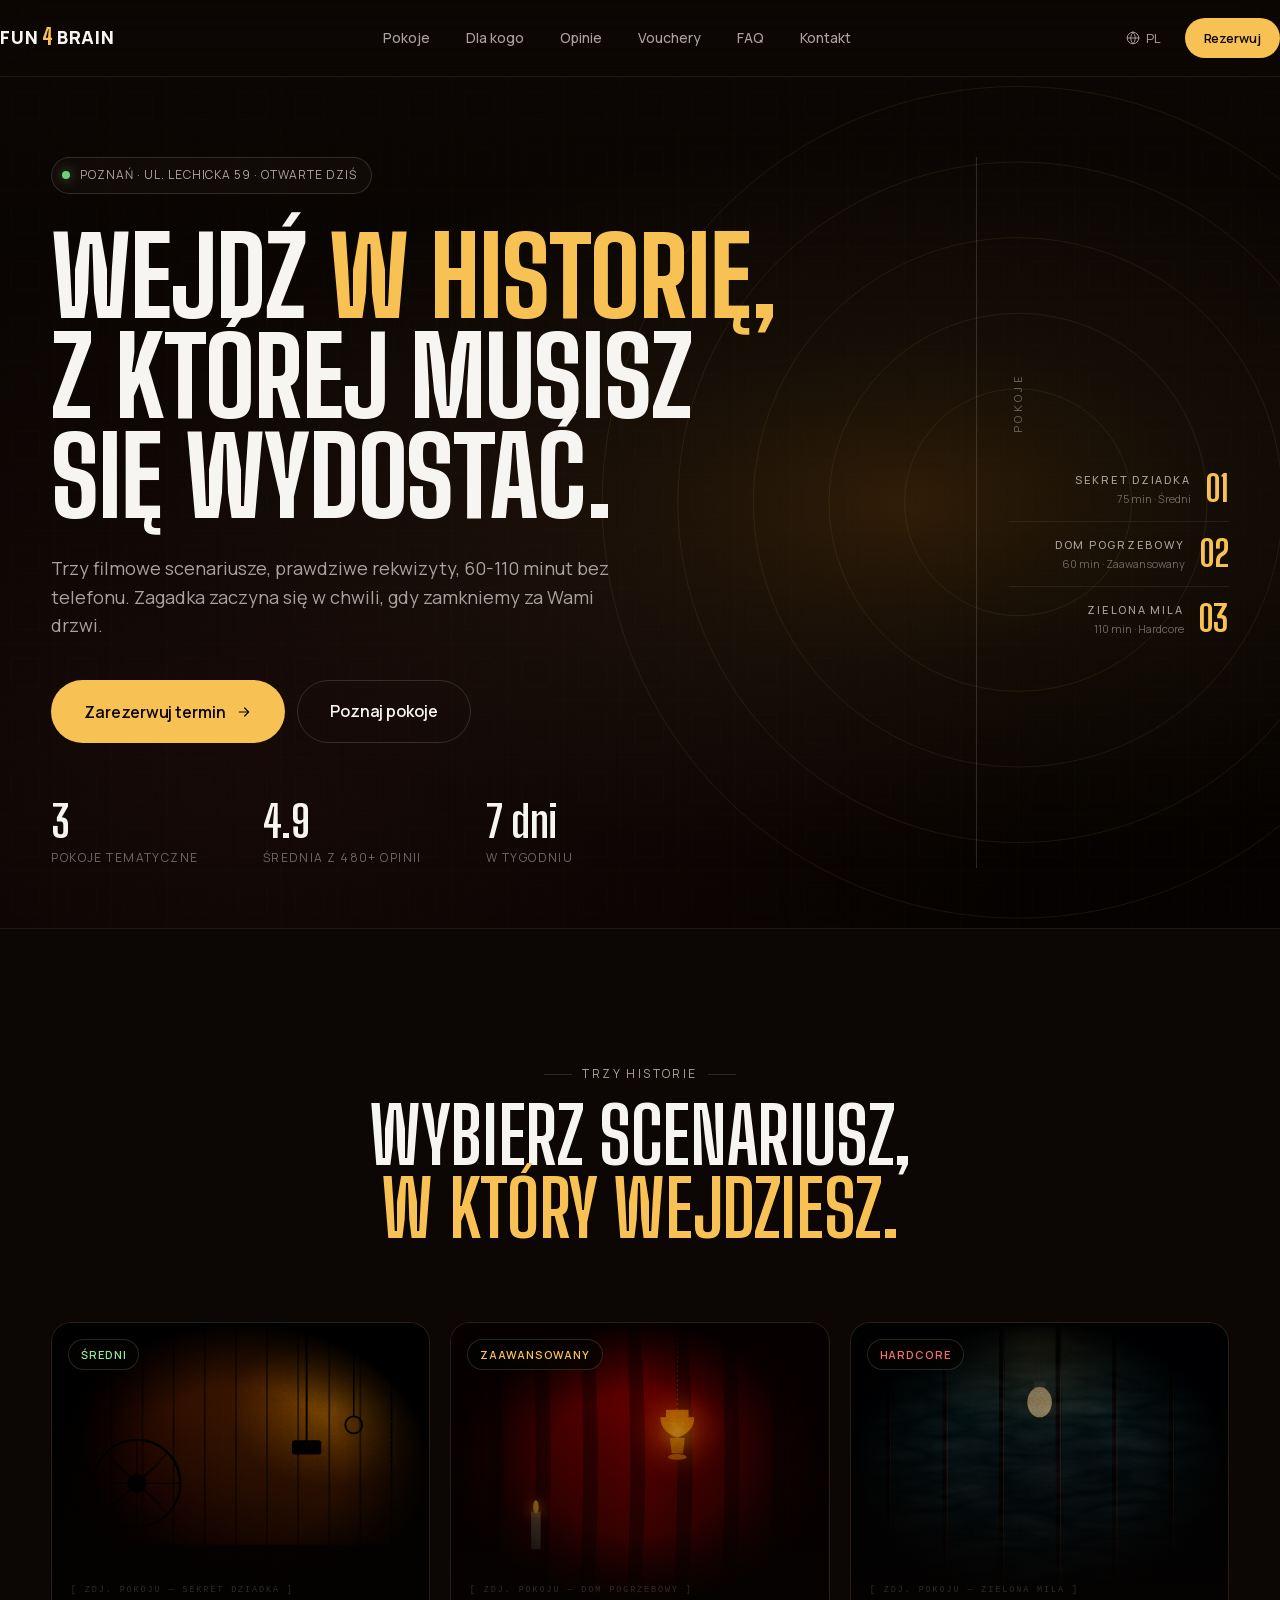
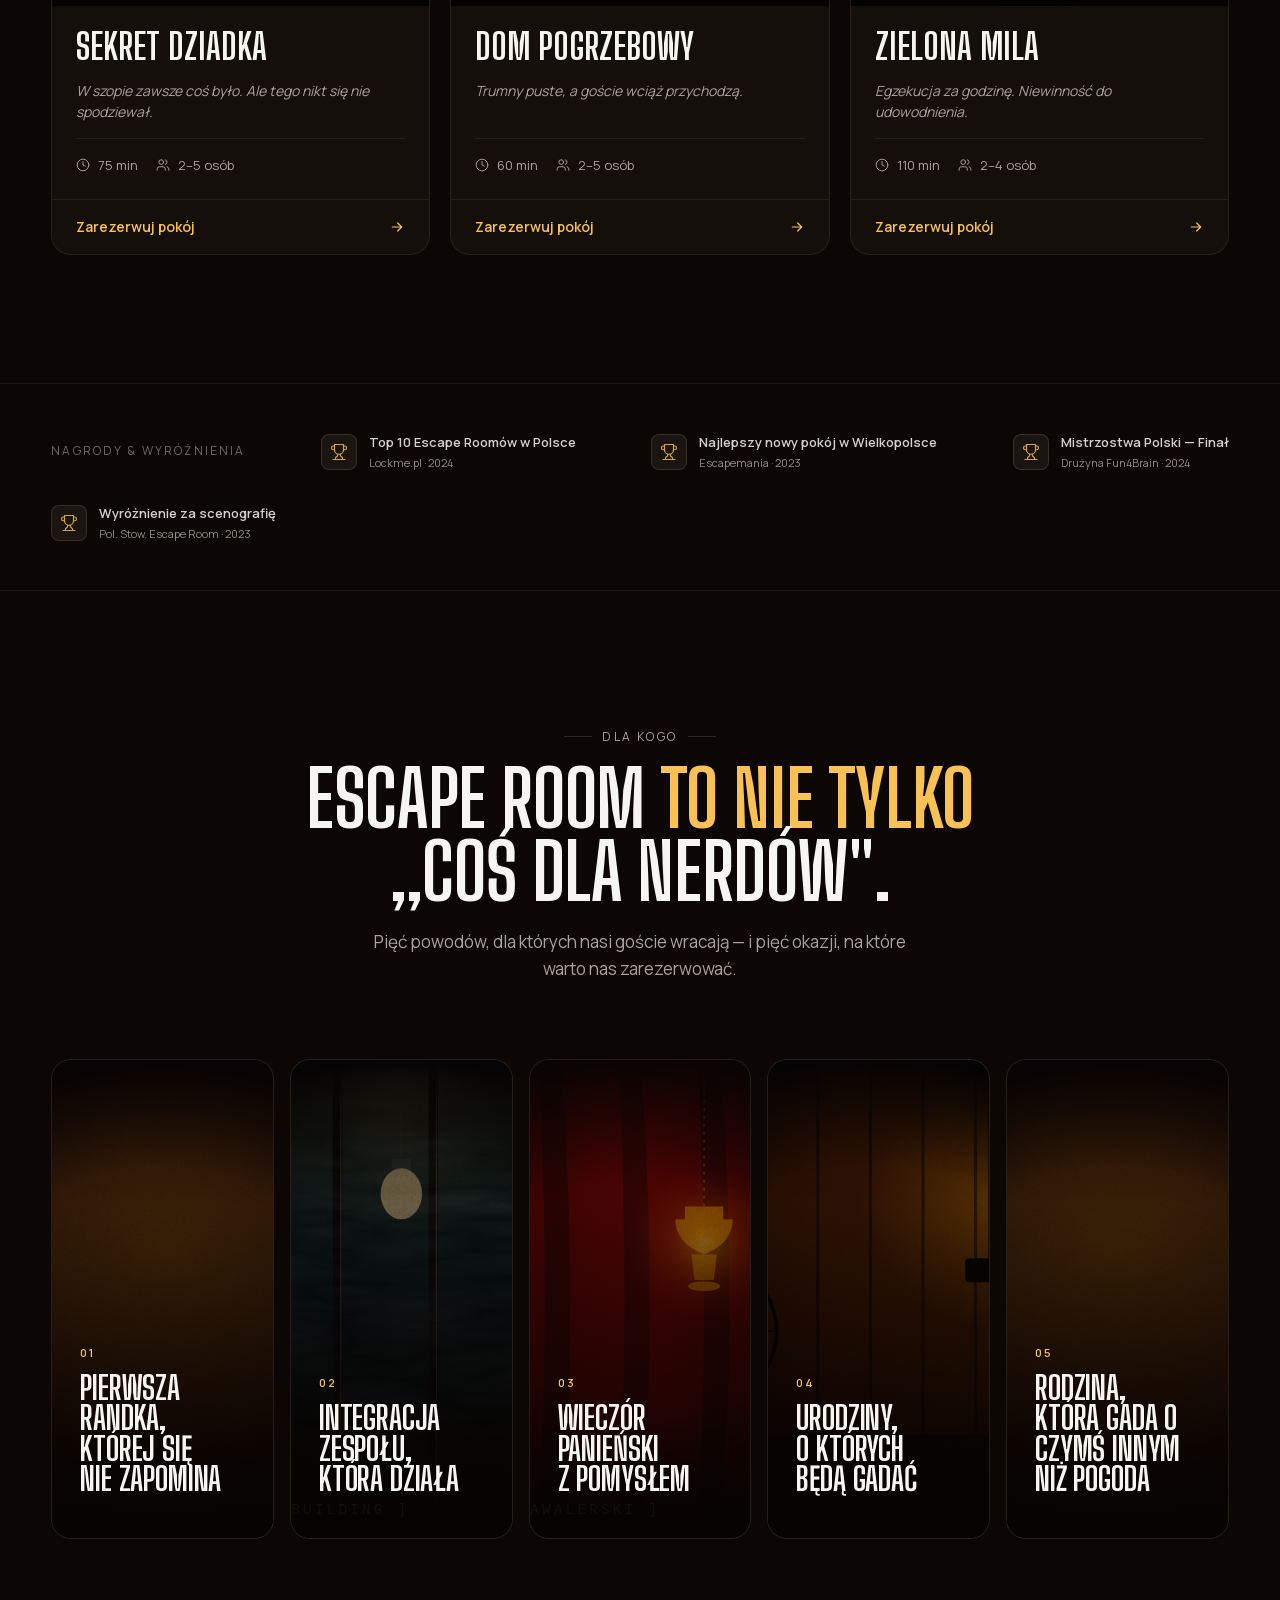
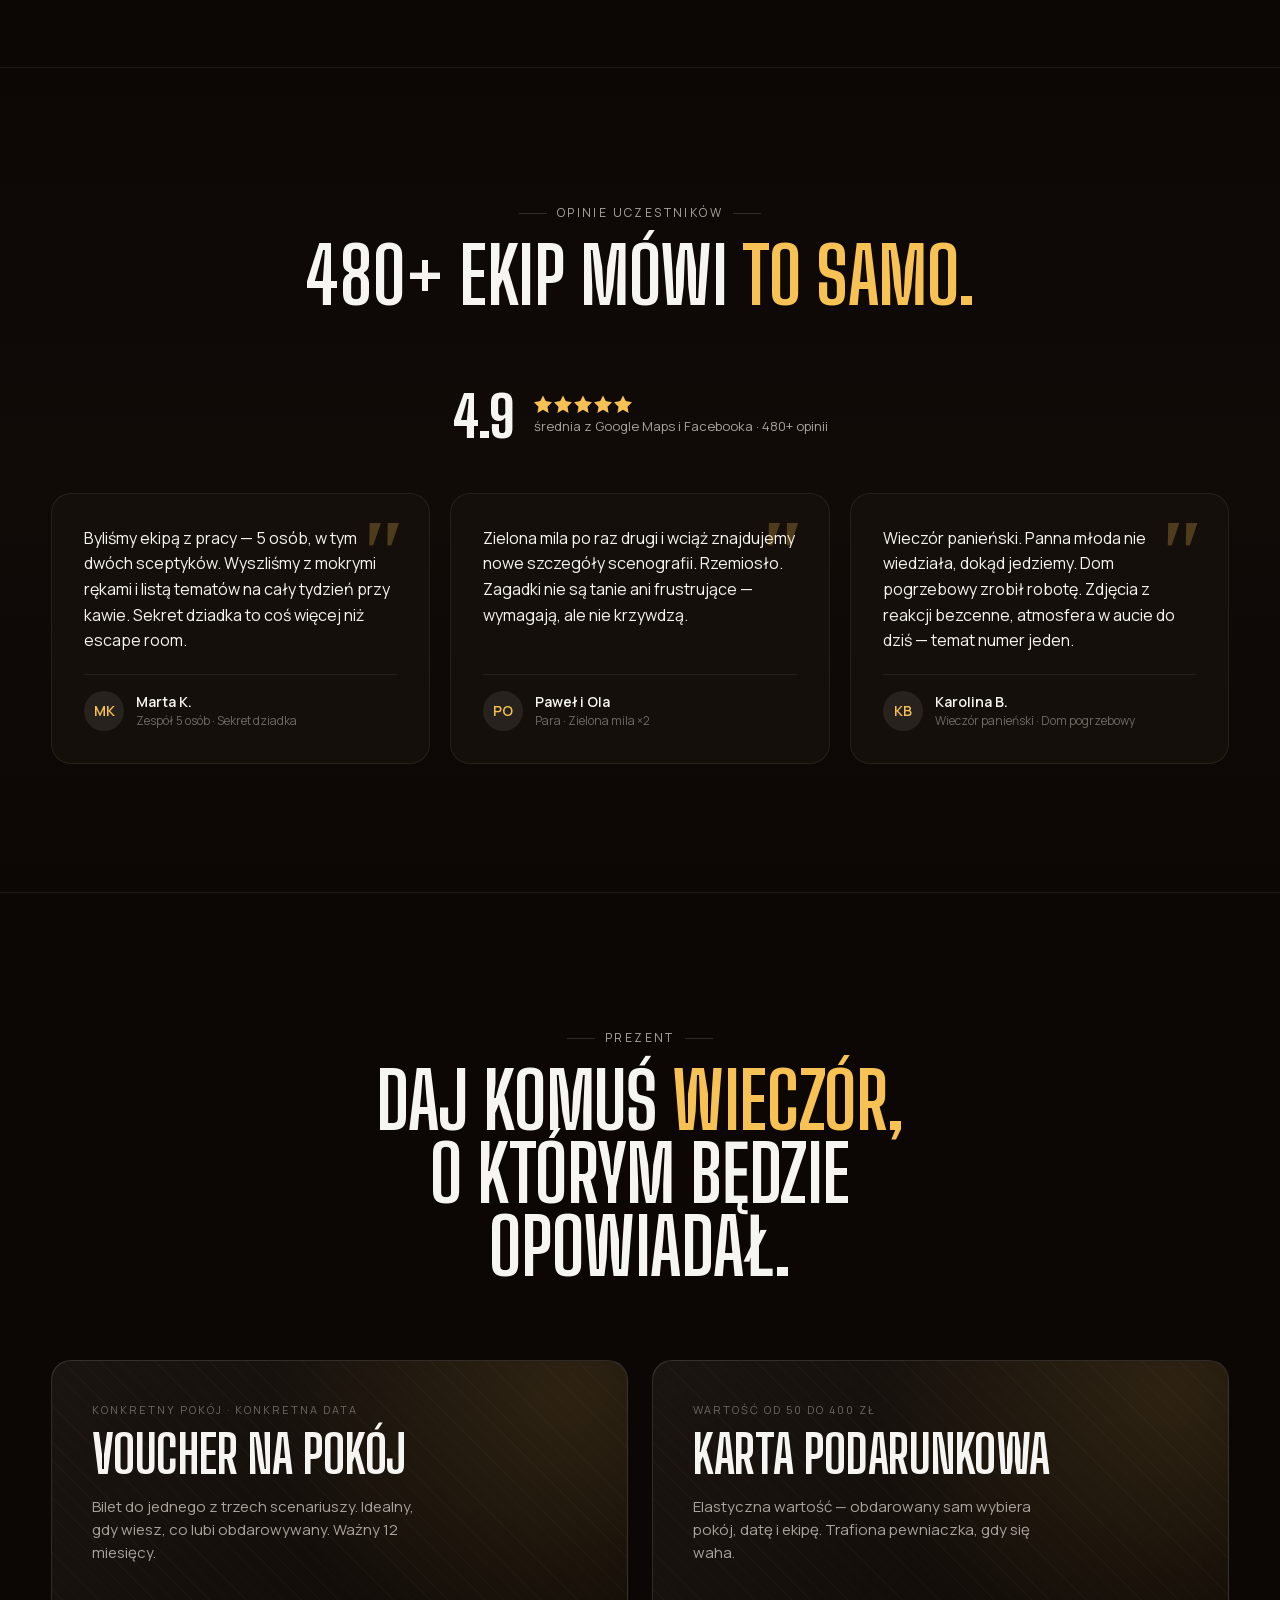
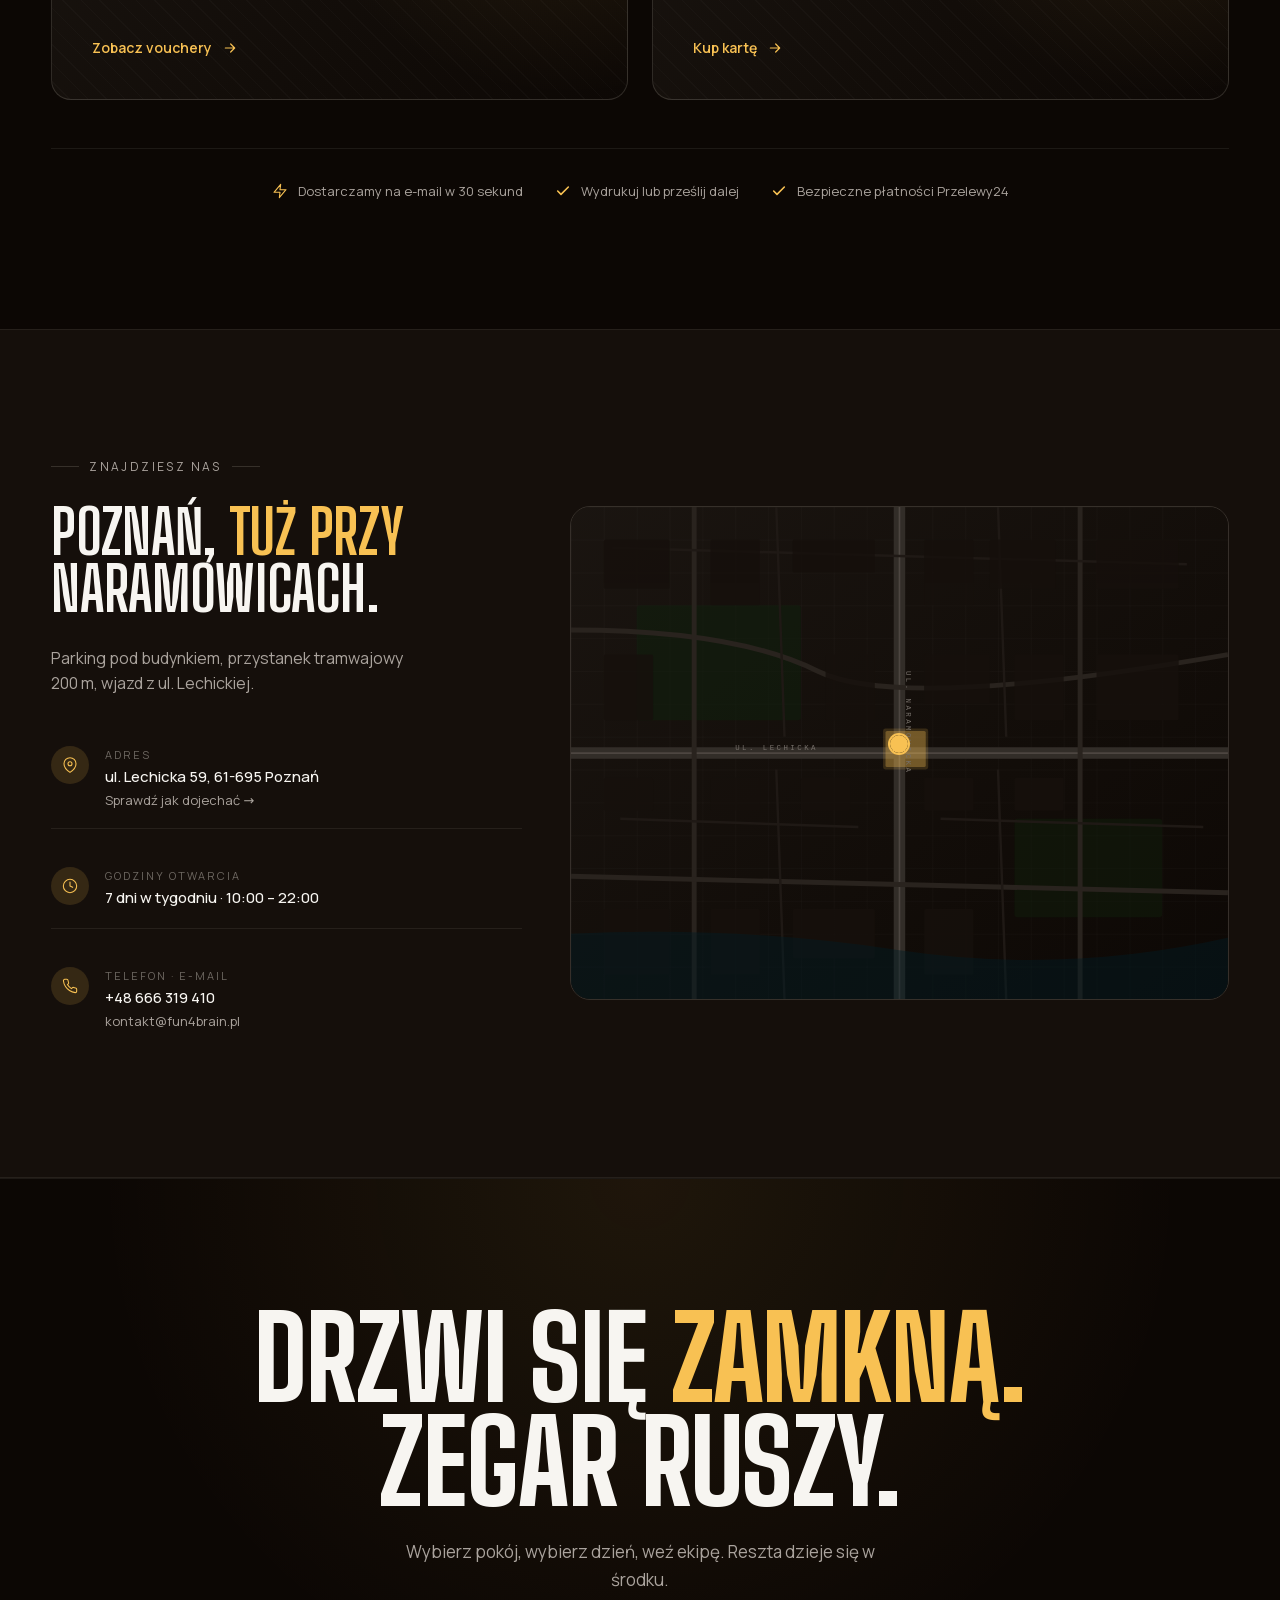
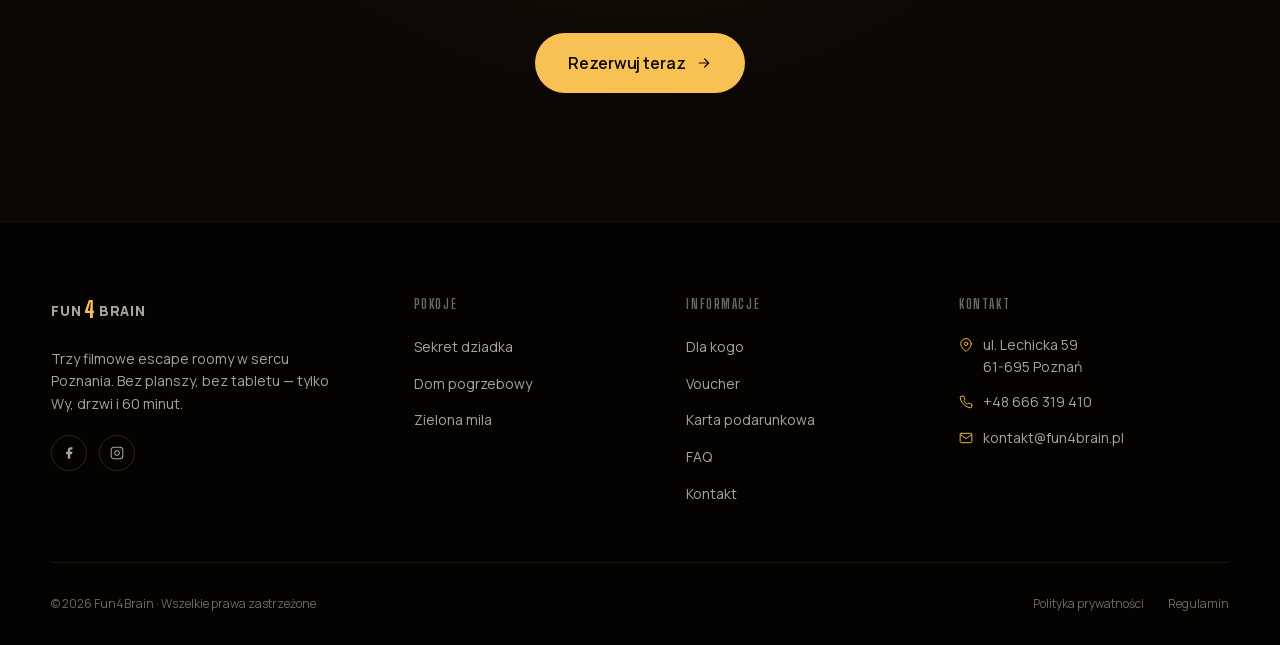
==== index.html @ ef9218ee "Add files via upload" ====
<!DOCTYPE html>
<html>
<head>
  <meta charset="utf-8">
  <title>Fun4Brain — Escape Room Poznań</title>
  <style>
    * { margin: 0; padding: 0; box-sizing: border-box; }
    body { background: #1c1814; display: flex; align-items: center; justify-content: center; min-height: 100vh; font-family: -apple-system, BlinkMacSystemFont, sans-serif; }
    #__bundler_loading { position: fixed; bottom: 20px; right: 20px; font: 13px/1.4 -apple-system, BlinkMacSystemFont, sans-serif; color: #666; background: #fff; padding: 8px 14px; border-radius: 8px; box-shadow: 0 1px 4px rgba(0,0,0,0.12); z-index: 10000; }
    #__bundler_thumbnail { position: fixed; inset: 0; width: 100%; height: 100%; display: flex; align-items: center; justify-content: center; background: #1c1814; z-index: 9999; }
    #__bundler_thumbnail svg { width: 100%; height: 100%; object-fit: contain; }
    #__bundler_placeholder { color: #999; font-size: 14px; }
  </style>
  <noscript>
    <style>#__bundler_loading { display: none; }</style>
    <div style="position:fixed;bottom:12px;left:12px;font:13px/1.4 -apple-system,BlinkMacSystemFont,sans-serif;color:#999;background:rgba(255,255,255,0.9);padding:6px 12px;border-radius:6px;box-shadow:0 1px 4px rgba(0,0,0,0.08);z-index:10000;">
      This page requires JavaScript to display.
    </div>
  </noscript>
</head>
<body>
  <div id="__bundler_thumbnail">
  <svg viewBox="0 0 1200 800" xmlns="http://www.w3.org/2000/svg">
    <rect width="1200" height="800" fill="#1c1814"></rect>
    <g transform="translate(600 400)" fill="none" stroke="#e3b75a" stroke-width="6" opacity="0.85">
      <circle r="80"></circle>
      <circle r="140"></circle>
      <circle r="200"></circle>
      <path d="M -80 0 L 80 0 M 0 -80 L 0 80" stroke-width="8"></path>
    </g>
    <text x="600" y="640" text-anchor="middle" font-family="Impact, sans-serif" font-size="64" font-weight="800" fill="#f3ece0" letter-spacing="6">FUN<tspan fill="#e3b75a">4</tspan>BRAIN</text>
    <text x="600" y="690" text-anchor="middle" font-family="sans-serif" font-size="18" fill="#8a847a" letter-spacing="8">ESCAPE ROOM · POZNAŃ</text>
  </svg>
</div>
  <div id="__bundler_loading">Unpacking...</div>

  <script>
    
document.addEventListener('DOMContentLoaded', async function() {
  const loading = document.getElementById('__bundler_loading');
  function setStatus(msg) { if (loading) loading.textContent = msg; }

  // Error sink persists across replaceWith since it's on window, not the DOM.
  window.addEventListener('error', function(e) {
    var p = document.body || document.documentElement;
    var d = document.getElementById('__bundler_err') || p.appendChild(document.createElement('div'));
    d.id = '__bundler_err';
    d.style.cssText = 'position:fixed;bottom:12px;left:12px;right:12px;font:12px/1.4 ui-monospace,monospace;background:#2a1215;color:#ff8a80;padding:10px 14px;border-radius:8px;border:1px solid #5c2b2e;z-index:99999;white-space:pre-wrap;max-height:40vh;overflow:auto';
    d.textContent = (d.textContent ? d.textContent + String.fromCharCode(10) : '') +
      '[bundle] ' + (e.message || e.type) +
      (e.filename ? ' (' + e.filename.slice(0, 60) + ':' + e.lineno + ')' : '');
  }, true);

  try {
    const manifestEl = document.querySelector('script[type="__bundler/manifest"]');
    const templateEl = document.querySelector('script[type="__bundler/template"]');
    if (!manifestEl || !templateEl) {
      setStatus('Error: missing bundle data');
      console.error('[bundler] Missing script tags — manifestEl:', !!manifestEl, 'templateEl:', !!templateEl);
      return;
    }

    const manifest = JSON.parse(manifestEl.textContent);
    let template = JSON.parse(templateEl.textContent);

    const uuids = Object.keys(manifest);
    setStatus('Unpacking ' + uuids.length + ' assets...');

    const blobUrls = {};
    await Promise.all(uuids.map(async (uuid) => {
      const entry = manifest[uuid];
      try {
        const binaryStr = atob(entry.data);
        const bytes = new Uint8Array(binaryStr.length);
        for (let i = 0; i < binaryStr.length; i++) bytes[i] = binaryStr.charCodeAt(i);

        let finalBytes = bytes;
        if (entry.compressed) {
          if (typeof DecompressionStream !== 'undefined') {
            const ds = new DecompressionStream('gzip');
            const writer = ds.writable.getWriter();
            const reader = ds.readable.getReader();
            writer.write(bytes);
            writer.close();
            const chunks = [];
            let totalLen = 0;
            while (true) {
              const { done, value } = await reader.read();
              if (done) break;
              chunks.push(value);
              totalLen += value.length;
            }
            finalBytes = new Uint8Array(totalLen);
            let offset = 0;
            for (const chunk of chunks) { finalBytes.set(chunk, offset); offset += chunk.length; }
          } else {
            console.warn('DecompressionStream not available, asset ' + uuid + ' may not render');
          }
        }

        blobUrls[uuid] = URL.createObjectURL(new Blob([finalBytes], { type: entry.mime }));
      } catch (err) {
        console.error('Failed to decode asset ' + uuid + ':', err);
        blobUrls[uuid] = URL.createObjectURL(new Blob([], { type: entry.mime }));
      }
    }));

    const extResEl = document.querySelector('script[type="__bundler/ext_resources"]');
    const extResources = extResEl ? JSON.parse(extResEl.textContent) : [];
    const resourceMap = {};
    for (const entry of extResources) {
      if (blobUrls[entry.uuid]) resourceMap[entry.id] = blobUrls[entry.uuid];
    }

    setStatus('Rendering...');
    for (const uuid of uuids) template = template.split(uuid).join(blobUrls[uuid]);

    // Strip integrity + crossorigin — blob URLs from a file:// document inherit
    // a null origin, so crossorigin forces a CORS fetch that SRI then rejects.
    // The manifest bytes are ours; SRI protects against CDN compromise, not this.
    template = template.replace(/\s+integrity="[^"]*"/gi, '').replace(/\s+crossorigin="[^"]*"/gi, '');

    const resourceScript = '<script>window.__resources = ' +
      JSON.stringify(resourceMap).split('</' + 'script>').join('<\\/' + 'script>') +
      ';</' + 'script>';
    // Inject after <head> so the DOCTYPE stays first; prepending the script
    // would push the parser into quirks mode. DOMParser always emits a <head>
    // (synthesizing one if the source HTML omitted it) but may carry
    // attributes through, so match the full opening tag. slice() rather than
    // replace() keeps us clear of $-pattern substitution in resourceScript.
    const headOpen = template.match(/<head[^>]*>/i);
    if (headOpen) {
      const i = headOpen.index + headOpen[0].length;
      template = template.slice(0, i) + resourceScript + template.slice(i);
    }

    // Parse the template and swap the root element. Scripts inserted via
    // DOMParser/replaceWith are inert per spec — re-create each with
    // createElement so they execute, awaiting onload for src scripts to
    // preserve ordering (React before ReactDOM before Babel before text/babel).
    const doc = new DOMParser().parseFromString(template, 'text/html');
    document.documentElement.replaceWith(doc.documentElement);
    const dead = Array.from(document.scripts);
    for (const old of dead) {
      const s = document.createElement('script');
      for (const a of old.attributes) s.setAttribute(a.name, a.value);
      s.textContent = old.textContent;
      // text/babel scripts with a src: fetch and inline. transformScriptTags
      // does XHR against the src, but blob:null/ from a file:// origin is
      // silently dropped. Inlining makes it a plain inline babel script,
      // which transformScriptTags handles unconditionally.
      if ((s.type === 'text/babel' || s.type === 'text/jsx') && s.src) {
        const r = await fetch(s.src);
        s.textContent = await r.text();
        s.removeAttribute('src');
      }
      const p = s.src ? new Promise(function(r) { s.onload = s.onerror = r; }) : null;
      old.replaceWith(s);
      if (p) await p;
    }
    // Babel standalone auto-transforms type=text/babel on DOMContentLoaded,
    // which fired before we swapped the document. Trigger manually if present.
    if (window.Babel && typeof window.Babel.transformScriptTags === 'function') {
      window.Babel.transformScriptTags();
    }
  } catch (err) {
    setStatus('Error unpacking: ' + err.message);
    console.error('Bundle unpack error:', err);
  }
});

  </script>

  <script type="__bundler/manifest">
{"34ccf620-8ca1-438f-a434-412116f909a9":{"mime":"text/javascript","compressed":true,"data":"H4sIAAAAAAAAE+y9eXvbRpYv/L8/RcW3Y5I2BcXO9CxSKxlFlrs18XYlOZm+bl+pSBRJRCDARoGS2Ym/+33OUisKlOw4PT3vO36e7ohAodZTp06d5Xd2Hz68Jx6Kfy+Lqaq0EqdKTlt40sAfWa6uVVmvlqpqs5/[base64]/gLfR5VlQqH4hvTV1D/n4k9lydVIyqNL3ASulFJpe5+JZ/DN8OuIrBO6+HUBv3WxwI/uOXX4RW5cwW4wIZLqI4ED9/GI32730YwoSMhTcBtpM/i8FaK6Hbppi2g/1794S4lg1RwQ+q0VD6QAwe/2v2dfaY3u/[base64]/er0/PB5/2cwx7KMv3p2evjH7c3NGjlPtXd2fnpydH7x4tXT4/6PaSkvlnWuOv09ffXs5Pnx6ZYeNzUsVpP48oeTp7d8eQ0rGn959Orl+fF/bhnstK5a9b4z1mevTn88PH16cXr8bMtE1c2NbPKLRs06c/Xm7DWwii0TtdYrYDK9Xz4/OdvSb/P5RVnoTu9fHL941f/pUi3r+Ivnh//nz/1flPJvm/iLV8+enR2dHh+/7P+sns30tFGqct++OPzzd8cXJ+fHp4fnr04vzv784rtXz93HRasa2daNKf7s8M1/JkoP/v3fTckBFLWcZa7aE37xrBou5Wai8PekVMRlhShmInyBfLFal8jPDJsNCnzh8WJTjRCNatdNhV/u46MP9/A/0G/3fVs34qBn2A8ehA29TRZ7B/0Ky6Wm5d3+PTu+ziiwFwH774wjKBwMKBooPt2Fc1uIh+J7pVZatI2cXtHZp8R03TSqgkNRr2Q7Xagmw7K7Pnc/okJPbRk4L7A5rhoq//eialVTydI+gJGJn6mGermqK1W1H/jtLv6XW9/D/kJ39+/a3wl0ZKDhdJgV83UjkaT0eroQUotFfSPKupoLWYn1Kpetogr1ol6XuaD9mItZ3cASFK2olMrhEOof/HfQ4BG2ZkffNrLSBbQcjSD++HDa/u+1Wiv7ZTDwMU3lrnjDJ1KjVk2dr6dKTNRCXhd1A8O/xDGr/A0OSF+CUFOquZxuQNJQGVGUxo4W1fw5vtoTM1lqRU3kRX4GNaxLRW+pKi7zUfNf31SGVKjsefwSRDb8wiy9uFnUZgXqm0rIauNeQlnZCtnwSnFV5UZMFBz4IAW0zXraqrx/jV5hu78pbdomn6rJes7tPmvkEtf2g+GF/PHx+7aRZ62cXpkiZmNaLqhVXGqo4U+z583O760RSxsewDuePkr3M+u2KA5cf8LWXft36wH1ASYL6BlLiWK5IpmI9mhRAW9WuZhsAopqFIj1QFT3tvV+rsxqU+1mSm/5Bgsf5rmq8vUyGK8bKiyc5koHAxzBYZ4DD1EwZtHWKzHDMd8s4FIBL2hkQOtEp9eyLGBP5fe4UmDx6ZkbeXNLzT466JlkO7nQp6cKdn2rSGZWbkLNDO7olZoWs2IaTf29e95A4ZU4uOMs7/ujgS+TfYcXwxGcgIOBI4fw5PKp1R1Qu2Lnc/4zG1VVcAKfTeuVOnx9AqsOfA4X9vj9SjUFTk0pjhoF83l8DUv5J1nlpRKHr0+yoJojOV0ovh7YqoIS5/Y4OG/kFKjBb/FlLa4q4HuT9VyPxWRtTp2VamZ1s5QVXEGVbotqHg6AePWfCqDecBD4Wot1pVv460Je10UOd+dnsizhFiRmSrbrBi/Az4qJami2dbuezTJxUrVAMnjmUFNED2JaN0os1XKiGryaLeG3krooNyIHYhGazhHoK9ZYaL1WGpp5evyDmKyLMtdZOAykstTMnOMBc7Mopgvq5FCPTAOKqVrc1M1VFnDgM7zwnTBn15bvp0WWvZ7n48433km/1/ei+xWePXvdR/bk8DoX9TzrPVDSL/ZvqakrdKQe+7tvshFTWZpruNKw+O2izjW8keI7OVGlWJXreVFl+AV9dlKJ16evnoohyFGVWMnplZwrLW6KdlGvWyGnU6WxUiIrcwrrEV/x24XawJkvSjVrQXCzD4pKt0rmuOKWV9/IphriXmnj49GxIxDqhkAkFyVuF9nM17BndVaqat4uxvAEqAXUD4dNIzdDLPmNeCy+pY92xGOxJ74ajcXFldqIA/F4n/76A76nH48e+UxQYK1vsdSOePzObxifvtu3ZS1PFGLVFFX7o2yqopoPBzC+wVjQCKmfo+hcvUf/s1OimqZuPm5Ontx9Up54s/IkmpYnbl6e8MQ84Z+9U/MkPTdP7jI5ONK7zI4/PUEVJSgoowqMrMiaqelCVnNUMIEyqqznxXQsNvVaLFGHeSOrFsgZVFHmO7pfoIBal+rHol3gkflUXWc3NzfZTxro+kaVZRYszlZB8iO4xL5XnxFe7igGDUfBuU5f4/15MAqJZylbOOAHX+qBWymmGPgPaGamsh2+xTrejQJ5RemyqNqdvNBwCuxU6j2o1ypFauMdwxR2tZypHVBJVfOdaa2aaSyyQEswv8+oQ9z0Uq48bWXRqqXfeRY7zrBaems7N8LT50g2arYu98TpS+/WkSu4IWpRV0QKq0bNivemN2FPsnWlF8WsHQ6Y0vbEQDzieaNGflTI/CropCyh/roatAL1qatGyRx5aCZXq3IzYg013n2mEsoULTcMvLpR8kqLk+N/2xOLtl3pvd3dedEu1pNsWi93Z6xi38XZ3aVzeffx1//8+CtXx12XpKp36CYK/d4p6/mchRP494wnHfR5bQ0XKup/BkfJkPfDW9x078Zmf4yjuRtFNxdY57zIYSLPWtkquqE+q5s31bJeV63K7XWNL1zxAfGyrlfD1XpSFtMTkIuqqRrj6aaal57U7e/DC3u7RAVQ+HHmvfQ3m726vqQ9G1Ty4IEY+g8y0K+UcoNlf/klKJxV2C0Qm+mcLqV2+wyauiGy+h7PorDdR+J+dl888gYY7Ok7TuVb18K77u7pyPJ06Nw/[base64]/QSfwVBz+hLAuEZdgn1JFRMeUqTo4WaXmlxs1AtqPzqBtcSuSEOUxetr90ptF1jq2VZyUYujZoF5vhDtLlQbVSYHzfKnrBwEXL1MBf/eVLXpZLVB3HerBUQOLc4ptuEqKGnN4VWXheausXrsX0yK5wiaJeVZi+onj1PLxB2tKOCtfc/IT6M78Vz96xupkq7lcjYosnarwp5uyiq6/pK5TDFFVB/ofmKCARoqpqqppVF1W5oS90olI8fPqzq9uFDoEkpnr56QbpISQyZPzU1/BnkF7mxc4s7FtcRGwbxBpql+nW9BLpXK7C4gSKhZdWf7Y9Z8YHmfbGQmgQnUOqsW3GpUdCADXgjiQPgHsnjjuGc3BRliWVoNsQlTZLdFESll5ZFYHkqa+q5tH36sShL/gCty+7N04IVp5dxLz6WSmmaaCUbRdfTDsl/awjpA44d7+JHOAlCzlrVhBuHiKS7cb4lceiDx2MEnBZWGytLuII7qmUWRd03OoykCpQoX1XIIpBcrTK4ZwuM7UhS56noP3wHM1f9YNS7Z07VqpS4a8rSDBAJLBOH5Y3caBSXkG7rxicyUFCskRKpuE/3vE4taHjCs0FqUSzhu0mpuoSpGkWnl5ivZSOrVvHCB3UgLcJGXi5VDg4M5cas5VjwFUE85HswLFTYAyIEXkMcGF27cbcyn4FZqMscFIvrTj9/E9Il49kHpNBStQpnWbxU79tofv970jqTGY5qK7H7w/902m+85rYQ/5kCPxih1xOt2oj6kU3imaHeF7rV9lpwAXeUoprTChXaVGaGz5+yvR3qX6oGr7cgMbRqvgnENHktixK1gG2NR4CpjwWjAlQ7qKUryPC2BprOxPmrp6/2QKNaayWCLoHYZS865hLzUOTrhiheYYf+vmS9kk1byNKjan7Cp1lbw47GfuUkCf5dqP7lb0DqZ8wit5G5Px2fTuWGGQ/8+5w1mLF0fiBe4Rpk9Nu+VstVu6FX7k5HbfIHs0apv6mhV3C0H4vE36GzEAryC1WuQHMNwjDMG04+kT1S5cy/qfjisZ0mK30MgfY1Xl/B9WTMC9mYSUF+jmXg4gj/3XfP+SO8tOFfqAs4CZpH6YmIQDRqpscoBcO5wrMmRV7MZooMqzRJJfQgu+cagg/FgT+RTutQwPIWf1N8oZnJddmaUaBMhY5xSpairhQ4ZejYRGc0XZ6FzrZsKjqwVf7yS/KGYdXNdmo9vUGhQ0ustaXa1d3GH2PpwMoD9CmX+khpwJm1P5ck8LnlgNt7aHX6vkQOHW3WldCbarpo6qpe63Iz5g6yBh7aVWANW6OyaqIE+x6Itp7jdTATOKFTWZnjBS479YoUXFSbZYt0ceEZUu/VdN2aW49hd9BL00lUDEyp7Xv2zgFnce4PnFwJPSZpT7rcr21sLw0TxfcQYe45q7oA9lxRhdCX2RrNZUM4D4MZGmXipFOPVRSsV3hmWppz29tqulHBCt0JOcoIDmmwuODCapzRiXJ7nuqbNfWSNtxDe/qjTsSOHpbMGyCSVKOmqrhWr5E9wVafqFndBL4w0TVrjLcmJEH0zgx6DK8MS7O3NtDtTJQhH+BY7FUJnfVWKzyGf3GH523nce0NsuWNxP+Ml0x1l1Pc+Bm40/wjznJt6NI/x31dQqxpgAMlzesslftOCOlT2HeDYzexYLa+SPsdd8sEjsTRa/SfcGd8u2jqG1z8Y9Ty2aN9mGXZaE+08ooUG3wW1TOenGvZFGSObmujfwJlFGnYnIoWBUhiatvryZww0TlvskjCYbflPmEmkk/Co+Uz6Wo+WVPD3fh8Wppfr6PxtYy/Uj/zSdqZhx+5PZncWDMJJ8WdNmjPDvXUFcEmjbdliiA9TQrTpEeFHT1ISIhP1apRoPfOQcTX5mCAv62zOt4AQdeOkm4xNQ4b8EsRk9dFNeWpB1ESqZjc2eFWx00ArSxB1hw0Cld3XrNf/bK+preivoYwC2LlVB/4GTaVmFhRG3xIWAV/o5yKfa7aFkM0YBtI2OjoZjnQLAI5Jz4n6qPlx84ADvrAciVPQ/t2YH8Mxp4JYCmvlNBweMPmATUxnMogME6bAuUSjUTHF1TRqL+ulUZpl40AAZmSch7qWjUoCoE/DASNlGB+ywbvxlYf7OsT3oYX/jHYdCjigs5rDGYBBgmWPyvv0BjEUCtFfbmzYe/rJ1//8ygbvCNGuX/Pm0pYC0NSRV2xbTKgaBIzyXRRVLPaHQN88aJaXrNhZJjYLWPhV+JMR3PV7iW97MxFcjj4UuOZAtvWLTw6kpSyqMR/yGt5hmsXEnkmvtQD6u/br97xH4/fOWuLcFp6G3bjOxjwf0f7waRZH4lZhXfxoorI0Q0BLWvBu2wh9aubyk4U1THyR923IFx2HLX2lh6/u9XFwa7J0/VyuYGJDq9Z+NitlzhI8byADx3V1bWqClVNA+9dEKLM/VEvZFnWN0L9dS3Lot2IKRiLcA710Ru7ub1uvl436r//[base64]//[base64]/WzzD9oUdSUZZH7Mx2DvSRXom22XiiAjg/0LDMp/yVk2K6XgjQ+Slo6cRQJTzgnDNJvyjR267zkjyZ4U2U3MbXK4HKx8lGzGqQBwoKuXJbAi+x6BQ4xqIDuM3KdqBNfQu5WqkK5HqoVq/BxUflvl6g4RhhWlrnTDyUoBAG4WAsrtTGBlHBFVu2bVNM1qAEODo7s449Y08kGAvVTrMRcjK8YFOtbVPgRcvUho6IYLtCt0/zPe18n6OOw3HfoCYV2EHGNZkKgc8taw0+9ssl71DtaUhJt4fMz1UHeoRLovhLa/ayc+gzY5423q2X8Xa9zMR34Jhdbcz8YssgLUlTHXGmV7NLNLO7jfa6KZZ4NLy7NPpp/[base64]/iyQ43QS9wBoJWjLhRMukU1H7NcD6OYwCqTHxierXM0caJTp6lVfIc9jqnXbYYx1NQoo1ubKFABURV4JF+Ket2u1q2pzxh2b8jTDY+EIRHk2B1Fr+HQfooqP9rTbPwgnYmzX/E64H5ZGE0a1gk9hNJ7yEmEbBvDPopqtW55YojXQBOWG1a8l6VWemx843BAPBLaEW4InmGAwC/cJp4q3daNHxJ5g5MFn7nJNAwzXslf5WXtnROOp+3HsQZIC9+rzbYjwr8i9519/ulErqSDc9omZLyBGIqCFLIVnAh107IQIr7UGepHSDVJy7Jc6xZNH7i78sQWMv9Zmw0E8wqum5F45KsQzLHZexQTfYJIOmxrNDmzzVzTlmqbeg1q7EVdtxTBukQ70OiWQ3iu2h8bWGRUqQzrdauac7xnFVVl/rzBEoF5njynnZfxgbCf+t7HXuS597Tj3hh84d13UEHCXeVmbLdiJ2f3wspgLH0Z6cWviAIPxLf+2MC9eQgOw0HJR+L+6L7Y8wvuG9kNQpZBUgPbHcn8RP+NghAFwKvYhdhG3033WVMvKTYuXocj0i/gOuCtNrx0tYkxD/ibge3Ry7pV5qCE3Wj6YcKlDDOcq0o1yLMh1oA0r3BM9XZ3OPKipDo9j76AZQjGYGxK4iC2AO3uij/hkVLX7VigqqUCrWXdiJ9gqxUVBrnS8EOq6eAr+OyArwP4GWCu4IWgWkOQ4SDBEk7JeJkTH1DvV+SSwOdmsWWYI/YON07ScPSXG+dMzmcn48vMOJQXFarW5uT2Z2yB40nbis+QoozW3widiUo2QEwsXX3wtb4pUPD3F1jgqZQCktmLmdzgmUGRsQzQ+9aDrul++Zpwa5Lf+RAyiS8Nfkzq2xi+pvv5GWLXvADommQFPqZL4msD6LL1W4vq0l/Bc0B04Uq2LWUHkcRfsux3v6MP/G3gdcgHxnFdMWEoRhvqqCLoasTHjNsBbJDsqK40iNID7+ALV9BB+cQNGxSfO7dsPsgugj68NmhA6T7E4D57yXb8E5OUkjiv5LE0FoNnhP5zSuA/qXYsDE88TjxF+ahL7WsPfoD+wfq7j77o8Neg77agP38f7vVMZh9Tz2jjw/nzAgCD0kO0uEH+EMNewYABQChQzEary8svN2Utc3EQls8u+EX3C3BF6xaHp8H0xcqQu80CVDPkpkejsHGrF3kfL0Li4HJrkFyPW7S2M1mWIBSu54vUMZJC52HVmWc9co6SziYdlnBQJMdnx6c/HD+Frfr6zCq3r9RmDzU+Y2525v+8uAAkuOgJQuDRM2OYxpBSgJKQJTT8vdqwyepsgXc5792pmoXvOOLpcFKvWX4+VTPteXamC1jHv1AmXkj9A8gcoNYnxJ/UfSOcIxuGCOH64Ic9GwQ3Dxgd26ntfM9V69XwVJHpuG6iaqCcR7PQNtf04AHXaVwaeVZCwksp7zzDZIJiqH2wSCFDCcya6an6Xm0+daqu1OZzTBVW8182VXCJvGWq6MX3agOj4Nb/iF0y9snEDcnEYyLhHhqHTgrNTJm7fw7G/kX/fgrH3V/ON5WZfywyf6n3xOWV2lxaj37UWWTivNmwdwdDMhg/nUZpMOeiuFxU4tLO1iXj2dCkQtwma35BN+ZVhG64cM5hFXQhh2sXe6xPF0WZO5UGxdLzhQcUWtAR1OM6ayxWRN0eGmMS3uF+0lndzHfLorra5enZwXUaDcKV6qUTnrPk8kVUGIRfpp0hmEaQzp3nA/o9JFswDiMWsmxSOoZr/BFSFHqqZr+eQk/V7KMpNOLqvRQalbuNQhs1+x8K/UgKPVWzT6dQOLRupdBTNfsECoV6Tmb2AD+SVVW336nDdVujGwmo7racQ3xP8o43/+ILZ0QHUCczjrwPHpjvSKDZWpp87V+CHgNOheDD+KiLI/t7hc7+1tgHItxZaZHnbdDcu3CT8bZx4vj9L/V9vPPJomLatiYtfMm6jzPSm5JHjvODsQ7sjQI/v5y8UtnpfSl/[base64]/VWbdgRGQy7h/op5cGDWGmBWqzIWcA5G220CSsVlXeTFDz2ZgznOCh6CRMuxayjf44Qe8oHYeIu/rPL1Sm/[base64]/L07riRQTeO3pVgk0QrQFX8dQ3srMgBQWi2IZ4pO/uDKzLbcC+BWT52jX3HRnU/vBdpaqJwrWsSkFRQN9S8h/9vakJdw5UTb1HZ0DhhAke+xzFErvVTNa2bPLKJNkqvAO4dDNkzw/xtUJzyuAAoLWqC3LP7s+O/x+4WjMkJizUryc/JAT1hpGBxrXDjrCiEgS2ixhVRvSeCEODGT2GkcOi4LYi7j2JUcUA3i9r6LWbR6nJ8F+/C3Pil/ajk1Qu5EjXFMxsUPOM/hie1q4l8RyDEEEzcXuIFoarroqkrwnbjD8y8XVC/UcXCxn90mmcvhmoe0LhmZzryCSVcSnDphChv8qeFj12f2sRMV3W1o9BZA30ThsQJjavUmN0OSNp2NRXVtFznCiIQm40/ImgUQhdb9tsfMR8k3EzCZoVjyatqXtVwFBZtZs7stKgcztEYLwoE5DrwvdpDydiDVsZ5tiPtvLppitZJ0+45Xkcc/rJwsGR4vgCTZbYI5ADQmrjsbsfebVhjMUBJ9zOPJXrBg4GGwrGc39SGCDULMpSp46b2zkE+LZ1viMn8oDzaQIfzJEly5KJqyNZ/o8QC3DALPmB5QMTo7zxnOPd/n1nDpty8+SheQRS8f0GIwuOZhums2d9eKm3nZB0al+mGKDFSLskRWNQTSM3hyB6u8+JaVc5K/DBwD/bF8LyeanqwI1dFtmiX5f8iKvHOniicIBCM+Ag2mke80jeq8o9bmBM0s9DZo1UDtx/0ccWthd7wU4vbbD5xCml6RnCgzlrAvuWdZ7h7Ow9pJweI1QgPTajynVBMVtTGmu/QuXMmDryriXczieNt7npLT91REh3y9Mt+h/xWe/yFnII2aMv+SXOMfkiuaAeDjmc41AAc+Apf8S1litgLC5ma7Gq4t/zktkqwGBPSkv3FPRkKyInEVfREgu1BpEQCgRkAxhsZsgRuGGpJxB009ebrEag+vghtQXFEki0bKhiwZ2/Ny3d2Otyj3jsrgmfyVjNizZLc/8B9FwIBOfbdRJUDPgzeFkCCn6kGoPXqyjnbAteo1A34apRlTeFg/tQZaHhU0nDLzxG/NgFpK3bEE3+TReUPDsRjNxXYSmbKwCzwn+xmIRTAyyXq+cavxfYLgzFMyEf0iWPtNuKsEAfiq31RiD9Ew9oXRYil62p/W4Q4uoV4JByOrt0mITH1HiTxIeHa2cYP0rNG8S2ORk6Vrstrhz1CN/PQV8JEr2dc6LV/XbIBjfaNNcV7z/Z7N1a6Tmq8Q//+5r9tq/gV32HDdF2igNX98gtw8VgHGXry9bseiW9vdzYavKkwVH0g9tiYH0wBMOJgoB9nF0vycKg3GpX4SGvG3ax9vuBxy028V1trbuddh9eyrtRhlTNkGBx5dZkfG/mwUjffu7mDVavUjdMQBF1z32XUS/p4LLwX2Gfv9wX1P3hitAreM9YweI98AdC4HNiedYCTjkrk1VtFOg514l/SaJ4BbgEOP4BR+RQhD1reIuPBazOBVirvk/KA5KxSxcsS5T9L7OwY7+I+K978tgn5AlQJht9ap2MZ6mIJBQHU3GA7Ujmi3ZoeIFZvGD7YEU1fNcUcIAv43IPTclqvipRcylGZP38Yi0jyv7uMS7KW+dzKWU6sVY42KaULiFmEh831I9wAwROZtD/2ZeZaYnlN+bRNNZLUlajTXwOMaajYk5PAXVrZzBWjVNngFaccNEIHOK7ynGqvqXoiJ+QUSu4IrDekVEte0ADc1022o64kr8KNSUuI02A0oHZQY+g/GCRhYiEA5Fo1Deb0cPXWnMBIBXv781wVYKpBIQpKL9DZl+yPPHMK6JVsPP1a6nZh3piO9vLUjiDyj3B36BXZeS0UwWuYlzpAn0/KGh7TyYwc4//ukWdELM30ftOZx3+Ma4OjxT7ZiVOWukF+0S9ZiX4x0S/08QKYldx/vqWi/kuP7wn4Pxeg/34XoNvvKP3ypAoktjtZeDrS1Q+qKWZkWrFQBs6yGRg2P0p2KjRqqH3pyeElGXMmaxxuAVG/pGKXvf3yUJRCCa0gfm6FXIpl70bJgAGS4RciyDJ+bLyk3SPrE4+fdA1Zgf/s2fHrQ8yvCcw/Gxjn1bM33wVv9gaBMvNYT+WKJF8IJcLDQ9cM7gUeBCYEBy1tOP8FYUfdS9iQ0bjMoonCmi1KnJl5UxDNalQEPkrBpdBr/26GRkN8eqrm6r04ELtvD/be7c73o9fN87q+Wq88y+LgYLAnBgdfDYzWebCHD54MaAfENeR06ooD7B2bqoZe42MfQwh8qzshKkFX3mIZ3psfwovJ4HdwWAftdvYQAQyfg42HskQaFBBy3kIDNTqeSM7dALwXcr2Ihbx2xmln/Wc/iDgzgu/K8ULiwRykeYO4ZA5XABnmOFyNv+w+gsXoruKb8LMhxT6Em0S9b+1E9zczFoPfPdgddLnMHzF4DP1DkIpbBlgGcGcyGqNm0l5F2AFOAgZVj1eFKXpo/6KwWrTOsAcSIEqjL48jY1sFmds/gGCt3osT/H+DNk2oI7PgcwukwCPv2TzekvkBb8yCYHrtVQxb9rALntaEmwd8BeVLmCOKRy44/YQD3ZuURZWXm8CfQlWAL+YOazL+EsL1pKynV2JVY5IfMFGRT9XxGWG5BdouSB3v3Up9fmie+wzRu551JX/KZVgW06I19B1m7UwL0l6do86ZGezhIUrT3fIo/gDgjGkavV6aJQp/nNuT1p49LbVq7wVnLb61CB7Dr/854V+4lKuTqq1DOWJMe31s2MZrTM40xqvuWf1MNl0ITQ9RxPgcWgEn1ETiilhBdWC0afScz85BMP+HLl+BnAB6Hoh4KwhGpvhFjUtmrlWeKJJMR03QiUcG59CyoI4gZ7Uc3jUw/tZLIRMKwumIQQ4XMv6Xe9FjDtb0w4e2tEj/MF1VHI9kKN6vyfTIDC8ZFCfCiCZfINjrK5SMX7xj7+2W6ESDhp+GIvAFnUuxEG3SjUOk2pEpwRUM6ZuRwTJDsEQUGRGBBt6NGbcaLwlwnEmGVUT4AgqGJodOPgsdhRpXFawVzeq6RaUKUS2tq/A2hZgD2sOef//FVxTnYPcZbQpQQjs561HEji+481+NxJ77Mswoy6hW3tR04k94qx+5XgwGkSLb9rDDJOFft4L06WxqwejE3UFSzRBwJa/XMWMyjY3FYODLTNNkkMvUa8tLoWdvXj7lJIZIMxkI5H0TGof9saPUZTG7JLxYPIPIWYcwWTR6/XLQG5ybBoJdzlRclYGVEMdnzwFfu1mDr4+u0WcI9KbW/5dj6ICGwensJour8qCY4C9wDaobzukFEsyVZkdJikMWea00nMYo90nvQHRT5M0JnqiQqu0L3rGYmc2+gTM4Kj2KmVHvARt/eKfoQhFzh64BIqA2A3gwqRmHnF8TrBHAxV+pjeZtvmFfmzGF8UtfuUKa02vVaHVYllapYVBn8xrv6gZbCLGEqUh3g9FhLB6J4WdfwF+3dOLbO3bIKgGNm7JG8YY1PJLZZTh7vxp+xZ/DmCWhBNYZDrInsYfZOh9Z9pzWiyJbylZrvQh4Qp/k97gjlWD17p5YcVC359yynrSNUkeImovaHNCO4S//XJnV6yo3EqGFZKdvPQW7qZ+J6ZYjxztXxKPg1u+JTeaQsXYjt5W36aFYmZZWRHlH/NvCUxqa7iN8ZzCS+HTkw7Hwli2YyUcHCRG4V/7ltjzxN/LyCoVAHHJLCFnPKop0ObG/3UwFhzWLz/[base64]/Uwbg+G+Jb1tFTfO2C/Ax+XF8WMn4Hw2Y8IHrgeZj/VRTUENHQ8tj7AsRU2M0JUJ84Oy4GcS8V6F4LxQNTVslQkQ3uHypiUtGazcahovLVS3iM+tXiguawMw71m9zlpHhtUH3HoG8Z4zgq641+GloYgkcHHKPbxp6llKVdeNQFK2lKuTAZmuxtI4RUlqYHTTckpJ6koleSZS2ZaePjBjdhybJgjo/JTceSOYfzDh9CBdvQB7zmETChXLhCwo2A0yDWMEYP99AYV6/+MTYNxnLk7Jo9c3aCjODZZzzhqWDtUXV+hZMbl6ZPgtUvJ43mUeMqW6MJlLm2hncyJMBy4fCDevnNS0tSKR/ioR7tFn9KlMbo4otgW9wHeWxMvAaozRWB7lkVGqndqpusPRIkP0nqBW3YB1fCbbAUcyq8kWUNLRjd9nhxkMiMcNt+hnMD5K1jXHiKLg++rR4/2STcNtx7jgFVtMAQytWhVl0+RyKYIZHM9X/wX8ywIvzDsJsG3ZnVzLKcL2Ob/aHzL9azDrPjdUYJnha8SLMcUSFCEa3Ec1WNI5O6k5FWWQar0DSegsSbyUT+lkeLlQ6cTHebwrATTGaZ6N7NsQjTvSGOom6DKbCd8251cwQcN59Br1A5JzuHm/JUk2tZWQRrv85gbR4a625YjzaC92/MHhOmiMyGY2VNOiYVZ6IpGG9kMrWxpwQe1PNfOwYCUwybBm0kaC8ZQWxXFW5rKPstkQiPRZjcX+xD/nnSGhXbTJTXAz+mkVRcyUd5jay26UgJ1wIVQGuDPsU1fyTFgtgGOxPZTA5pgeDnR6AUpJCAls9dbW0zXJd55ADQe7Had4yDiNzZJcsB0/HWydcWHj38HpCOIlhtVdrBgl36JS8vAzPpRdVH1ERVDPdijDh3jlTdSEydUIp00cKSlsxdqTkfMoJwoo6O5y61i4BfLnDvK6JYQoULrH0V5MTMasrfXDxEkPXkHnAGwau4cdI3qchIkphSXU1nCWrfqiLKhfVe0+tJU5VArUAGBw0LvTWL0ZNJda/WtJ9AZ+EUzc3H0tQ/e6MU/H8IdDIJVZYMqMchYyZgdy3XZFqsSjy6zk0zuVYq8Bc+wed0Uf/Pib9G0bYsB5101xRKR1oGwgDHgU40TJRsybXvr6KqiGH72sr2pk/2AHJqAfb3HC/0So6jBNREbtVyeanwmJ4DXPrSNj/b5O4DrDz7i54en535xL4z6zDz0OkORze1CFW5JOKEmbEUF27ZVhEth46IveFA/[base64]/82MBH5CvZ+a0l53t3701MXCvKrMx5E7gO+E4KicziY6HVdN/R6EA8rDW4f+8IYKWYKb1Y2rDz4AyFRKqSjbYlJAoi/[base64]/pATx1o2/WaI63ft7co1B1SZPB9oFAfez90uAwXffOa4EgXycrvJZqJTqOPIINoOEFFdx6T/1HfuIJCMLjelm4d4JPPNsInnzTEJ3ca45N4kE9uH2Vw3v6KMXr13HmE3je94/PKwOj6mkmNzYkAn4FJpY/SO7Gq3lP4UxmW+ePvxLC85j6JYZnvb10wL57219BiJxlIp6EOKSZzi/QSRFLW6bPDnvFBfOm1cSkwE2o4PSinVLVQsxmcw7hm9//s4D21QrSnvGD3j9qoR0yK+3Zh6wzjsQdf6kF2P45X3kq4feJcbMmNfYPivxhS51aRZVlQuigvys0kvoIxs5uNS6AoQhQcmxYhntMDEVJfFNUes9FTvrEE3q79xZ6kvGJDagwCP95UAPxeyLL4mwKz8s5j46v/mtM8s06eENwwwgzKPXbPfiIVxgEHS1kSBpz6E1t5Y8HlPT0KPwLQKNmuNZpKgx5FkVFkh7dfOfuLKdEuVIUOcQdYeMjwSRAtVrB2kmPE3rfkqBfDiy2L+YJTsglVIMSdW/aBtmSBYjj4eCJsLsA93ij2Ly08TQBm0QXutw4mGqPZQLMACI/Um7ZYAoaakYltzIWkjH+uSkpgZZzSaFLqBlPSsV4Pw3MZldaVMd11w3R1qgqTEc6K95zgiStvYMXXNgmZdDfy6QaywVgkKDPxGfwx9IJbMP/oqyCuadvqG6r75RfxEcRhFvAO6yycddHQciLhgnnrGrfEny5mjZX+gBPuD76qG8/Vf7BJsZs5OSn0NpgUepQuZicFR5qYjdAx6qPGRsnjwEsddt4AYlC6+wzRNCt+fyMLQrXkG7QhWb9KUljCmkIy3paxq03Ge1b/o1sF7Fb7JaIKWH7ZmTp+5c0br2iiiJ0z072k+0XfdBkiDfmmT5Mp/slFQ0IMP+qPPWbpELj9HkTSsEKbmAcMBdP95ptKLospGDRQ8qubdjhCQyW7exkcXFaD53viS/2X6i/Vn+t1g6mUjdBR1vUVZqTaE3+pBH4MWJwQJQEsrFiS8g+goyhT93SKEVyUGUw2hikuYWVzBROvqikiAbpBDTABrngR5HGBIQ6HI3HwjRnGfRjGINv1yg1GI+g2uuEYMTbswhq1luVGTBrE6zP6a0p3XDftt4NxsGTbEIQi7PnhgHWBAyDWoJL/WbXtq3b/7pNuTJlecYM5kIwVImkiKbZ00xdif+HADtD3bLIgT2P5I5pSWHVMmnm0ghhVPi+lVWQTn9gLeapV5lLhPZQVqGtOsQp9Oqfgrz4Nsc2NZCvkPu+ZztsX0PpeLB6aJgNhmJj8qqnzNU4OZwi9QZJCJ3y+gvDNI0SM7YJOeNy6qVcwIh1dBm5TPZqZ8FWPfhvhLbGbB8C/8d3tDpkagbjl8lipm6c9uBnCv9CDRRLpjQB6Ttru9R12JOLkiEu/J5fwgu/wUIOHQUx7ORPHJD2TL8OGNq9LyOrKk7uh5vtTPnag9cZSzdk/[base64]/OhisulWtaXRAl2oV0uBkjA4MYAZZFaR+QnjV/hQ68QvvedpUM/d/[base64]/k4IfY7n5CvOtWOPmsHU64oAJboEV33ZSbj0nTf7RsJfBCRmfjx1dPn/M4Xn7JowY8357JxDdoUDdXFQL1RQticE8Woplx+se+DxKyC4QqoCMAjM8B5dyg8QPrjfAB/CszMIvv1tzzHtVTMmHS1Z1tVnWa+2RY1t7HaPY+qgHJn6eroXcgx3dglMF5e2mu089L6a0Lc3gyCUJMxPoqHOY6CTujZcGXK/nc0x0IA1eDd1Aw1oEx896zNygqSIA68E34ucsy8JD0miLryBRPQTz4Yr57pKcGsibWpNqQSNOHppU0MX0Sm4y/[base64]/iBOCpIn6K723vbRpv1/xzNZfTzZ/IRy3x7atnz86OTo+PX0bfnU3rlTp8fSLcoyM5XViUUvfY6a3NKLet2b1+evDAgfBhN6G0+Swle1q9hkWF3iagbisU+NBtK+h7YG0rF5+vUNYwJsjhyIyZcsEALpPJG8OaK2G3nodzx3pwlCbclQwQYquNeFbiTrBnJvmgV5sbBwLl6rDIToCdzc5eXMFkDb7epMsBZs/mJ8pHCVzTq6VoF4bv905/zG7MpM0VJLhfl+ok74fP7BBTOtTR+hpG+EpwETDpMyANkErddr7oY2SJCwDUuOe7tXchkxN3FhT0fDXsYOz2QM91gJMsJsZ8dyHPkv7YW6QwwRXPy575oz9BBL7+H4HwfwTCfwSBEHf2kPPO/ddIgS4LAciAcZ6CWALs5DH4vPKfHRdbSMEhB1Rcqhn6porcPo7grV15h3HdYZT+151z2rLIk4ri8BdgVSJz1J/q+oqSw2FEhouCLDAHloFbmtT5hmxbXmCqZaaUYA6tC+RlARSOnBWDwLiOWQ3JBSlVqtR1pff+UmGhx5kA7ygSFxGAZ1lohO6EwgAOhLujnvGt2+Crm6gEMdQclWBDO0Zc9RO/6okiVDjj3nG6LhVWi5PAX3zd7UwArTytVxvXFQMxiB4nqxXX0RfShnlfC1qEHViEHcR9RMt6sTIeVBDGgbk8J+s5jtVmqwX0+FItu+ACaNbyslZj7AYeD5yMGgkAkS/xN8A/r1tcYFaSrBboQfijRZn0nMsBMAslEjLIAe+BbNtUp+OJ4JGuqekF4GlKI4EgVKGuMTpOM5ilV75EFVII0ejoeT9OjrHWNjArClntbKPEjktkasQwLpmDghOXGhkfsE/Odw3Lw4vGsT2Zt/OOrEcZu+/1CkzkKSJLE29wIOJvvTjZXOVrgLgE9XowxaWaF22xpChVfK7Bo8iBamHuyFxUNe5Zl9VurW1Cy6JyWFNgbfY4KKnjbCc9/7sD2990qmhZliyGRsuTOcfK2GYxxsOTRgeDGAduryyb3ZowOnZ7xU2VIpOU16uncfbH7VzpP33czl2/B6vn13V8i9DtdkGWqC61pc7Ar2nIBm788XG7qrfxRMWp9k9Vvp6qZtjQfyE0Hr84bOb092fqzu3tpHs3M0MIAhV+dWeialNtH6OwMyRT2xicOPRnaj5Vc6oHJ5UGM35d/XZd2dpEqk/P5aZet79dh/rrTx5IBk3VQDh91r701Z7qyQuQvn+D+ejWm6SU5QqvINfqT7LKSzXEtAW/Bb3c3lCqf6j9w6025GA6ysLdquZZFSsg7t7Fnk5ub813ZAp76VR4/TeEj5suv8b0vFBSEK+zn6nlVM1Jysk/11ihpuQJt6mmx5xR+wx8vYZ6PdHTppioMWgoziq50ou6pR8YL2wefa6j8Ff0wKHv7Io/IcoEqguwdkRWrkuVlfXc8wUs6/kcJJN8jdFHIO3v8M0Zsi1SXYj9vyko7XpkMDUXO5uznHJA44D8vCJUUyn/VpQbVljeoBA7hfxGxie+rOduPcAGb9OCCSXnELKb3TP+eXSXlHBp4Hc8UvIjbhc1ovHweoDKKX+qVpiNxkZdAIDw83ru/zypZrX/G8Jk/N/Hxt/aPPhjU69XnQdHdVnKlSb37eDNcZWHwRymd8/rOdA3rqD3LLu4wPvhU/fIC82Ja3lez/UwpSaN5gB8DwKf74cRKGAMBVjVO87fZsfQDYIJ0T+eS0pYZEhtP3gNc+u9L3iqXQFEtnAFbnjuXQGcfa9E5P1uJ9krMjfrExWxKxSXDZYu+ui46hSH9cTYEb7Mz4t2sZ5k03q5O5NTNanrK7rg7xZar5XeffxvX/3bv4VImDads3d32O5nFnsd+e84a7dHQ/7bMN27uypE3poUucWowzxgvIsvl2v83rsQ9nl08mehzxSsOjuk+N0q63niKVBA4jEue+I5Lkjfc7uufQWOK/PKzYp3mXJbhAOhPm6HWF+XYCc+etRzxjeKrYGpDR1UsbMThHr85hv98xPsfzVJIu15KSvZRyFUAfOuYjbnK35H4w55f0RlwBR7ayP6/4jagIP21sbb5iOqQ37bWx9vt4+oD5no9vq8bfqxFdtPt7eA+/xj6z6uwlp/UxbR3cd/CHcxK5bCMjOFOjHYJH9TTc0KpHNWokrQnoGKjEww4jVqxsQMYJIlWFT0WiUgaX0PlaTF4XePjTHibCEblZ/[base64]/FcnTBImjwqNj8qefVCrlxyJPsgTjZuXuwBOrLBYeo0Q/7kcfVDd3vqkCPBh0XUOKsQk5eg7jzEN4xYhusH4vHoKwYLlTyXbDKTYiavjGFlDGE2rIQHl9tiXtUNJxlDghZfzCpycsW57DjrmKX/0DXs49qhyNqZCHDhGM4iBH0qf5tDB5bq9W4AS0VTl+aWa9bfeYGY+1BRr/XrBqChQAU8vQJvJOgs7qZsFb+JxYETwgowvs/O1Zi60lOL8IbW7Y7Pp4LJ7BbotcH+7rG1whImHPEZTytQVOLp8Q+h0cbaH1HDz0bD6LZ9zzIwoCk2Pmkr9tzWnQjoILgyBhTkMzljiWcCRX7nG7c6m4A/OrO7wNmXDE4V8SIQIS3sJ1dSN2Ho7zPYJge9jiF93LcTerZVMNwMoRlwHm/r1kV8xNEeentsj2O1kvqFYzcZvF34Q1P/DZBpG1HV1Y4RfRMphQNnEkjn59lXyXhbVwjOPwW0w1yFcOa3TVHgsDCKslUxpz1VszKVGJWfZ8mld/oZfhnAsTFv4Ehx0BxJAuezznTVhrQ+YYV0BoEJ1mXwcy2gn4JPFtEhLbpdxiUfi7fvwjnpObaF7fiBeB9O4r1tjcAp8fbdGMm4a1D8eWuXkSYROf0zdnHGCTZCgu/PJuFa+JWCT7JzXtdm1TCWPU1NWgJU76jDkZxngMvaZXYMhICBgGPAZHLMnQtUtw5M81Q3ELXpIPuy1jNB70hIC/yfI06HnWFNpY+RTGepzWDPTXGeUegUKi8dB4TmM7/is6uCIubAqYRqM4k9CZ3YoJl472B16WF7U4e8lDrwvKgwqM4fXaZXZdEOQaKLMq1wt8xHppe3fOXqxw9d0u/HUe2uym5BW5JTuWjxDYQowVLBXxg65TXyVr9DucWv7+30XYo1EaYsoMTCHajF6fVEXUaX1Xidifzgzi2QuHOxnXB4VF0T7CzUB15TN+oahDtfiGZHwLDO6RowAWYiX2PTS/m+WK6X/F1ZLIsWkHAqxy/H2OOl3IC0QB+HNSrZlIVxp0clPHjXI6guE44B5DZUCV4jdTVXjWAID3BXCitll6qGfBNNp7mpTJwhvCaf9bPC+F/ZSaGpLaqwUq8LIDaTH1/flhBiCsquFPeALFn7IiaRfaF3dsbwVYcMXiKMlnI9pT0LE+vtUOu4RSYLJ8kw1rWrL9qC6D1ltpwHKs6NJYbmuNHdydmE8f/wr2NvDHiTwyhcvL8YgWupNMKZQnwjRVv88EKT11Ynt+HJjJFdyN0MsVvIlTtoZRwPCBUNwNXqKkVFZATCD2GmKJCjUW27EfO6BgeeHNyZkATZg9VyzUbdwI7F1cARyo645M+sOMlUJiYKMj7AOitQSzAOh1kVWDJDuHTpoj0Wgju4vU/7rzIOjAWlAmIIeMl4wm2d8H8cG3kvLaPh2uNyP4Z73pT+7ILM5XXnkQAS3+88hI3C3A5YDgH4oKuiLpZFibl8ISOyygsEnybuZM+qftHKmw2GO+rbMm6zwDou2TYHSUACb1w3A1PQcsH4P34b2F798K8gIwJd3a/UzX2jnQD+wDoNXCWlM/FcAQGS7xgIB8h6r/BPpMlCNd2BcxJdc61mHUjYYZssfQAEC8oGyJUDfw9sDt3AOdvwRi1KOVHAO+7/wXpbf3M/PVIMU1YmGSXkZd+xeUzue67KPZ/D2T3FwRaVHTquHR476OUI6JusV09UguqCKvCKfvCApyZjcV4PB95IBokUpfTPTih/bmfQ/3oswuZGXbLvoFPSv3Sj3k1nti1TYPgvpUnRikR96n2yXyF2on0GS3HqWCsyNjiVABchPe3MiC8CHUx/Kx/6xKftqJ6cGjtVb+RUCCcoCkROKRVp/[base64]//NCt1Famm1huG6g/vBtVGew5V1341BXP2Qr6m7P1sVWLP5Jqg0byRjFg4HHKLn3Ux4hQZlJjFiEI6S0DY2arhtdXFPeLfSoA9ig/r7euqGy9K5KD8CGKvsDiA3GBObmA+Q5XuGXcohzQfnsIgEMytltq6LtFoenEWpSV4uI8/wcYJ0+0zx/7FxDLy1AcWq+/YoD7WEKbDp18BB/s2ZqMKurHHshi3LdoOLq5w/7vhUb3W5ZAsG+3mLF7pQPXfi0MuJMucFgZAlmDpPCiiP+Uqbq6JVZb5wcAHel19kFPoh0bKSWvNsimIqI5m21wWKIb+m/WEhQThtvefrmDUQFNKejOEUcAfvWj4X0MVUFvYicEtw9e6GmVxYiDLf32UpN9ZiDscairKeSYA4t2VNC5Z7FCS2NRt0MoaR48UJPJKNbxiD8IsBGBHT3A2HTxeIlelJU+XAh9aubytidHLexad5N319yoLEdSwyItJDBQP3vomsWRpyDUIxEjn6/X+E9FLpBm/+aiRaT0G5YmjUowCD8Qnjf2OEO3FD240gFJovSt1pivCDjxCGWPUrMWIr0Mkb3Am6/IZOBcMBZixpMQODES+5EYc4mJUHhv14hNnFZipLMq0srgm/jhoHpwA9eBA+Y6lo2BQ4MtBmQ4w/CzuYLgAIAVUGfQsuCz0ltEwGiHgmBoBFfQL1HEzUlkRQTMgqyQq6rCvIOeFzdt/7ivtuCc2a7dNcE3+CNtIO0sQNBfjqqiSnHmOSHw2DzoNcJg1yBUoUSaO+h25HZbxjgiyR2CY8D6n4kBpe0Ekh++wwf6KMxmFECPBwZeKyKCgEMd1pCMFzJ6ZWcq3GIRmeb3DKZ0InMOUrVM8gganDgjTWJvq8BtoOCiC8ts8lMFy99I2/0/jKLk2igC1fGl0QMuibS+6GoS5y4QVyecfObZuu93e3zngEPDUf0n3a4omOXmPJMDM6Oj06Pzy+evrp4+er84vXh2dnF+Z9Ozi5enV78+dWbix9Pnj+/+O744tnJ6fHTQdpeqToGS9dZ1W+xxGOSC0Kovv0B0y2rKSwuUmdHuXS3U3k/MYHDwZd6j8Uidg2zWUK/1BS1fvmlDqkXbW7wCZ5GqiFydmgmQNQssVzCrF5SagFxib2/ZNKF96hN/tJAzGGoudwQEwRUvhqz3GJkB+DMVQ7GhFHou73AqCc4YjC37KvZ2M4e/E33B/yrUvY/hPMBCn6sQi/kirBuGDvRb3kEIInbmYNPVCHt8Q7ldY0XZPsqRkLKFtqJySUgpswYR4oqIT92KGt3V7yCOJdlXRWt8WSYUWlRA+qPBwMCVgVVEWQQMrWybhnvIK4U9ebYpfBQ6HbpbdTxd8l0Lb9mB0BLKhdfaoad+TJcwqj9X71q8V99ot7Win/3+P8jwvbHy9QfKToHQN0vCq1Xqix/JIeys0V9U3nemFvL+Y6d4UrNVftUTUtJeDO45w4B0yxfL63vFCyLrw1+hXPCauAw0wKflXPl9GnAPp419RIxn3qryVg95FFCjA7kPFr/Uh0B3/TFWIolw1N9wG6uLDVs04Z6l1J/Rs6QCMDnP5wQIg5/WuhJnysm+nYWpWIwGiqcmSfWfrL7f7OHb//yl7/svtsdi4E7mPGeXFTqJaLruQrcsyhq1ZuajU1AIAnx2fYDpD8U/lzNj8QgC9WPnzQ/z+oGUVfN3gqw1729bXBhHfRx50ViMrlLW5bHryW74K2chPcx4/Kyp2NUG0U4NmqAab+uFGY2LotpAUGTALUPymDOCYGHtA6yqVMUxkOTDvVKbTSmxwXICJQ/OBBTAn6OFms8ba6UWnHeX7+uiWpvlKqowvUqly3DlXCmbssU/yT192rzRive8KxHiZaM95zdlThzMIVDMLIQd/R16wVFAW5lD/tO2/kFlA8Jn+pl0mfpwbUVQlV+67/Z837EJhnvTWUUPKYPrsHgFk4DuR9yjbZe7ZTqWpWGfzBiB2b3g9wlXu8fifvfZPe3sRETI9lHUDaJuVFGkD24stSFpEbBLoT/zhfth+y2xp8zKk9FtJehdR//5DjbOVw+QBbUi6aorgSi+lA9jaobwFjKM3FYlo7M8BYN3SFXNzAmb+gSz9oGEHPRyoziZM76hIfGpH3/Sm3umxxxnTGwEEeJNxRthimYrnLQZErjHE01opuWAa/SeGyBlEYTQUX+3dyJ+SdCWYuf/XT3H+xsGUhNHKIHJX6lNln4/cMPPv3x9wPNDwckXPmbz+4sM0nHvJDfK4vANxbdnYVbxckamKgEAD+DJ5mbee8dUEgHLpvoL+BwvXXFvv3TPo7A5/ddGIbHAZK86G1vI++2DuJjKzODo1Tqa3b9U2aMLM2xH2Y9m3FEB1zmEKyWoxO02xeQ7A27srtrqRtDQBgkEGvn+xrDouG3xmWqUXpVV4Q2atJiYzo82B+cY45J0a0IVPCKBV1rKPYOTu+oZAE48eSLgzDkoUda290VfwRPmxACkTy6OL034FIhEAdDlWL/zJ0n6Ox9CPO4wWzyxs0KJwP1QMBOewXCsPMkBQLHNQw3ipa568XCHgx8TzqGGDHqE3rll4W20TzGOacq/[base64]/i0j7GzjINd/CJp8U1wOviw0IcwzVi5p8Ww1oYC0TBEIf6AlbP/9b4oHj2Kr8k0EQdY7m3xLooYCUF4h1i4Y4boHmhYLhh1IhKBBuUw2KK2orFZh3ymTI93IE0SnRiS9GMBcAbocPN77j3uOfMSfcROBUIrEmxbN88qOgVP7G8qHAicvOD+N71KfwhnRYcrU1pT/CooCMkhEPL4uN019r+EcwoxpCECqYCUPEKDcxQ4hfrghmhhKWXr+0TiWrge4q0L5grcv4o4T5E/BeLAGxnFo/AUhOV1q1aBXold2b4YwhuvlgwMHMPRKMvrKpnTOSIZ+DwjoKGu+SRFp+6DHmIVgRLrNoWWx1L/iFlmpMWFHdv22am21RwqR9ioNnaOspIgg0TUpjHVZ31AOUjKcaA7CLbbOJUzr/ao2Iz10lOlkf9DRNcONtvHtneg1ankAonAG5/jeWrfMANdYk9t9XkK807h3HVydXXzDyUB8Xth73uw5SktAnrE4E0F9fcaMFiVwdvwQaPR8b+yr/D6gxr/3MWOQkbhonRb9laM/dEnzcSta0JB+Yn0ZTgI3wzL4dEWn6ptivlcITYVpiZz2RUb7Vxx7qIejMLcIo8B2zunr2VUCIwEHYwJaFs4ITBJC9lrL/+QT9Nga9iqRk1OfI++1d5Hfs3cBZN3ccfZsx8ZYFMr3X8JrAi0OWB2fe1Sy/[base64]/UJvKzuO0WZccZyC8RxjoMiuzIgPpbFiS0XRLRmHm7ZDNw+NQtH94xL6/U5hL1c5dmBJe0fHBDvFKbsB8fcQekf1E4QDJ/m10ryBPXzQTzaXMWzZhs26aYrFslLhs1u2XegpySHzXkcFc5NzPcx/zNj0W7MBXVFfs/86Fh1sBXe+MAOONHX8oSE7J1gwpeL+IT5XQPYD3zwlh9LTD2kPLRG72QXk+nChQnNnwTtaGQnYE2P04xqn85z5Wne7edju4ypMuziqRIuNsuy/UlDYIH/t7HGfHTE37VUb4/OhADhOLn0ZB3BOLbvMf0fZs4zoqdhxD1CBNWY8YN092iQk3DJs408B49zkz+P8JOR/7MybV9Hb43Tdpak+hsvc24FTE5ZwU8CUwgbvDuba9IZoreYm5J9B6dNFDu7hfh/U658kAamA8nISYZjUQnRU/4OWqHUt9bkgmEqz7J9vj5sU0A1tvYfTTLDLcKP6w+DIQQIB+x+839/XCygSaTaSGZJqX4j7P/[base64]/GGKJFrq6xdvBGtfUMT/E0ghbwwKJm2YMW0oTM1qWNaYevpRa6rqtgxgttqpsBE6coeW/yGMEB3D1lk428VIKJky8QOp+Q0GnprF/yjBW99pO3xbvxlkRhtyU09I/klKgd3lUjPtKv1Uk5NXhU+MFiKudwLT0EfICnatUoSEOSH+GGfCYByCnAfItkKC6RkKE6IhNU6yrcIoKRgz35q3qzGleSsY7K0035TmJf3GFg/vrebR5IV2w/AuoL+TEXHY4IuMHUE+Q68dKccLr2dK4TCL/[base64]/9Awjupi1b1ZeVWOqoJvKYKXUFZYzjfE0eO3QjcpliIRXb796162qXgU1YehRXE1HbHEwg57cRrgxB35TJmzSPs+gPd/5A9+BvI9fu4a4EoyK1K3ZODBFT+ubiicJXo0t1EGUdBTq6/ogpiY5tWQF95FNUvT4G38qnKfaifkG/7sjHotvvvnGYWG5gmZyvM/eBZcvzuPJjjKGoL6JIL5J3uUqEVWkmSNE041cCRTIUfNoP+i0yWbe/bBEYd5RUf/aQ+Pzqui9vnQ6p5cAl9Rk4vi9HwMWmxKEVcjEq+Wt9/b1suTGlNvddhS6V86emxJclJeru+B/[base64]/llJ7deX7NzDTk6/csua0cmxmHi4yUecwFiDioT6hxwar2yVaKW+EgXfDun+MZuJAyEz+OCEGevE/QqOfyz8BR94+GNPyAy0HWKSFfm+lziHLvhgk6Es9PpbPuRPlgyW9bop6qZoQax/bCSAN1o135X1FPKGeu+fmPcvwWGr9N58bd48r2+8x/9kHp/[base64]/ojj+9ZMdKK43ulVLzdmTXkDa1VV9M3wyFl9/BY0+phdfTR5v/WfDA5by/Rl6Y3/9+LuiPUHJ5fFX//L1v/zT43998jWp3ApAlINY6MLsnHJjvj958eL46cnh+fHF69OTV6cn53++OD95cfzqzbk4EDuPsYLja1W17HBr6jLfvzk7Pr347vmro+9PXv4xVceT39skTy9fnb44fJ4q9PuvvrKlnr/6MVXk8VdQhrggJKrq9OTk6fPkIDozRJMi9RU5a6A/GdqKpVgWJJqbOmE7/++1WgPtvH1neghNN95j8gCYNnitwRtsDs764OeIRuWcYN0KQvwoTPZEgd76md/WSX5E3yFLQ2QA6WCvtLkesTIU9G5AWrm5LZk0W+yICmP0kMa9N4ahPcfwiIOIK+770fkQEUOSFu991APWzdWY/NoUEIdo1A44m+GmNgMqDGspqvmPdXMVX9YK/adatyZforn75eliQMT1uu2WwiNLrlD9gntYNAohrqcKQ28YbPDw9YlGr1c04kmxqsvNDIMRrlXTFDnlSFvazmNVZ8q063iv9p7FeQ+8d3vBtGNtR6WSTae+afA0rjF4m6jzTLX2OAz66J6i3dzaaLib7jVXijR8jFou8MLNftLikfhJ5/XSLedJtVq3r1WVByaPSl4Xc3QmjFt68MC9zJh44dOO0ShVKovaCz/69i7fsB4yUXBk59I/zGV+DQQM093o4dSdHL50hOFF6IiJHASdOEKDQ65KuWGNIWSqJkwMCgj/K3ANJzshJ8FjVV0NHVsZhTccKtU15KNeGt5lJtdo0hzIR0CDDrhTGCGg4jppES76Qdsd8Zga0a1s6CD9w4FIzE7Q1qzAOCTMZQkWBhMQDyzJm4Qt7QvBzVqx8oCfqPergqyn7mzGikBNY1n2mEr3B+oi4COwZeSvuOi4kiumnl5x+p7XveTipeXtBSY/5c2cIq9bOB2W6afRIFIvzVpD0qF+m+kaJT1F+nl0GOMOoVdKt37h4axc6wUw/v4lsMqo8+0bwXTZK5vqbdAPM9HBtI+95jyC3hHhTJrqbouBt0MEQRq+tQQ19sVHRAj0lnjLmWfXME0MgXf9j04kABNxy8cERjy1FN7KLKlSKofteIS734P4uQvJCWYa/qRGWHjdk74vx0wod6TEEZ4DHzII7bOh5jfwIYjQhViiByHleQ1a061r46shDEAKopgEdaKixROr0uQXil+FdeV0D4aRq3p8gfTaGPcQJa6IK5YVGvdKZ9UCZiV84Bo/U2dvmgn0hOYZKSo0CVOw+QouLRFz/NjJ7oOsTUuu3puYgpKUtW+pu18CTW3nOw7Cu5+GS925MW7j1t3hRgw5FAJSxMfIKX22k1HI732aCY9Q8U0wEPCZ/yKeAoQDx2A6tK+c18AOhqNRR9/tkhBjXxfSeDWAREAwNjdqcE0IWAsGgs+VzMP0boGjY+AO5YSdYBuYx6lQg0A+6sHeTVQVkWAvEfrfrlKEaC31oJ4y3N9dBbasTChqecehyQlSVGssfeTNijmB0w2OOuPp5VTB4WvmMtnoFiS0nplN1ZNQCW/hwdBotGdidoyypbej3Bs/Lsj+edt+TbDJdAu2zlt2uIigx28WCjW8BqFC5nlBcQXInDy3mO2HkTFl21O443VyV8HrDmLXZxW67MwZ6+A2hr0GKKlJqS6adQXWdbMxh8EuHAtUUvwJ+2TPdQPNGxSNIIo7quY9/21K1xwUCNUqwStP2xw899XNLq6GmSH/Zu9X93q1XZ3ji2ofL42JbYfvdrnNOC15s28lx76j/yMO+C30gGGIqVWn8Xe7bagh1Yu/B1FQmqlFMQPv8hsElauwoO3tR632HYgGkD2rDSUGBA9JTlIUtWoC6BuUAwTnKjKYCwivkvX2rJ+gRHjC//+LOG8aubK3ZHMiBgQqt0gZibYMq0xYNzxNrgS1FQIQRdxybLO3gV7Ltxx5p8XHr0v/rHWHZ8k0vMvxwMwc9To98dHRWbZPuzbw5aTrkmJX0Fy77SpG543p8FjU6HOr++8M6eshQ901vtTnyWBca8f4Z553T2mUP0ExKQ5MqQx/p8RlLniA0QOAHoaV09PIxcUd54GgKh4Jrt0sTYySl/4uvh8GX239xmMhrAiJOPsnnfPCalUOtpjK+njurQeCX/12S9rWJtJCg9fzlGlsa40J8cSvMGWj21pf+tDrnEmuhR5b4W2nR3R7OvBo5pGjC1O6UjcsmNt7cr4XGuIePRrbcdCe3nO7m98ElLUX/hzHtLvn/[base64]/3bKs9YiK3/uV83C3WbjLHGwRW+eqfQb3ePMt2ImtpMmTlVBw9E0Ebh/bD/jGM7NyXIMNE0WTocVyhoC+qQS1IpeTzaRoG9ls0L2O0ycSvhUisiHC1USCKwb5p2LAdpBs1MYctT0awP5ZOUrImPHE9InJ1gO+0C8ohAoU0Kfrqkq4t1trj7+EkYcHdJ/5wMlT58Nj1cMg3xd1zthauBW19YugsGTAUEAt1A3eFwjEBK5/[base64]/0h7GB03tOy8YphLhQGmgDwWZBJ+c4nQRkP9KAXGBi7BOEHvY09rg8h7OyHjJoCCcswd+lbn2KwIS662Ch7Vib0eH2dS/QLgiArNS+LOcIshj2D4Pt7AbM27C7crLzCr8EFy/DbyJBbN1NCDj+VrRrOQkzj2UqbjKjw5zfi8ZPfBzP9Bn20IFdrXaq3AzSxDd5h+Pu1zJX4DrKJouByfPa8IJgOSsUefDAchP0QrbxCOFMKFYBAr6q1wZpfYYWPn/x+zAkO6maKKGFI9QAcpsWimC/Mej1+8nvsfkF7DRAb6qZVuYsv68GuozF71754T6Ab46ys62YIbnpiF9pJhzsib9eUKYbqgY721BvvtRg2nU5DOL3egKTxlI1ISUdPFJKT/DN9Wb7llg4D+T5AdeaUrQ3LOZTFC8J0l0oiWOOivkF7vGWnTPpuZuI9YN38b7kts7twaK/[base64]/am8LBCHoT3QHJjM3sEiWdeUNpqAMRFN3lMCFNAVJhlAvfMbd0X4/qmx3rnszou4emZNLeixwb5bgIN12UuTo4dYIIxKYqZuoHzXoOmEE7Zm8WGYCfBcTbwDjUfmzreVCj08ZwdLWRVgbqzcKjnxiFY2q6smhqjf1EmB25jfesAWwB8yzkZub3US/H01QurrIb5ttLrmGR/QkJXLQLxmboYkWBZvIfPTPOPf/9oDD4U0wWyV9npPEwVOrpmI1OTgQGeF+1iPcmm9XJ3JqdqUtdXBA28W2i9Vnr3yVf/8vt/jubouzWArOsap6VZV5pVEg33grUWWi1lBUBjNwoBGuyUQE5ylL6ZyDQC/[base64]/vCnMDFeli2GF8rjhft3J/pVUY7RZfXPhRRD3CvnBgRob1/pOjMh3iDUx3aNhdNvB4atb7noKdlUuCQWfsygt7dUkvurH05iaausbFEu0pjPYQHd2E9pOrrMT2zAM+sX1JtQSvijvHDm8qxrERXo/9+OyPgyAcec3FTp9x4HYffi/Li5evzk9vrh4uMvQEbNGqb+pIQ3h4gJThV9cUFQAadxtM13jUNdeFH2StPkkLUHRh5GdJLKbxB3zzT6BESgq6FtzfNNOVCwyC+/1vom+A8lxL/wZlYjtpXv9r6IvQzXhXt+L6Cvfwr6Xfhx90aPG27u1RDxSp+7Z6+p+4gn3qHsv/Tiejlh9vLflXfRtqKbe63vRnZiO1ndv+2uqAcQzRxP1DXIhL8OTH/IqPkSthnqQvUg/ExW2fGAv8eweQbf4OaejxNKY95IYgZ9T42mhV3BNVc1ez/Nx5xvM8LDXfdQt+R1UcVRXs2K+1/dibA7lU7XDkHV+GCDEtA31CEX4Ny+eiskabEDaE/hBlgYEYsyx29T5ekpX8FxBjIuqphsKewRpBmqYl/UEkfAoFBJgijAple3ImbuwW2FSkikWFWALWc2VGKpsnpH+riydDe2oztWZrPJJ/V7pUdjNxo7QAPjaZETR8PbNd0f/cWaeCU7wKDSurHj5+oVJREvN2NNgz/1pr2Te0ncoI/OX5nDamqjP1OP9W+vpZNo2NSWymncANlAFBOFU6BA61NMacE4T/iVwBXMFo8565JW1ttD+Nvr0ytn87aGO7GMbwwqMRHL7B9kFkWH+rJjAfYjE7zMVh6H4Checnn5/rjsNNZxIq9cJtS7xbHum7s70RAPp5mUIXqMHgqfw66smg0jzAB4L+pWo6hvxOIL1MOBdT1VrgCYRokaQ2w9cjDgtnQE1j8iQIZFRvUSX93xNyOdCryeQopMwB1eIiAbb/KYBFErC+LIgaA73GmDNTL7dV3ANvik0JC+qjHpyCSEo87VsZNUqTjdWzxh5EVh/lOE5iIC5dSox3jZQT4XaI19m9QHnootlB7UK7ZdgRj5ZrkpPRWW3t1cksIVS6FP0eUdhHaoaUccuc5se2EzPssZjgxP3tDUe0bIBuxpptZCbNh4eEWhVwkzzHMuaI8Gg3cikIM75e1b92AhrVxtC41B5i5s6HPATWHG0IzSyyusl5BDRZTFVw6/G4l+8BUG/[base64]/OYv5oNsG2nHfBe66aP2bo/IxxI11ZaAXWQVkD5/xjbF8UZoyGxhm3OPxbVanV6nJSL0nvXPGeob0br9nUhhUSPGjlth1JvqilI0wffiCzLRqSFhqTXzDdfE7NFaG0JyLl6jSli76rWpFqKGepaVcVQFgyzS3CtEZP1OWX3V8CC76pHo3/9+jKnskmXfhKovVyuWY+1b/P6iciWeHKgsgAxD4SMp2qFCGUWwITp7mV9CEt2OG2T8KuwkjH9e0bSSzltL3GQ2gIlK92C/5vZhpLznObQgczI0Sswr1atDu127jynilE80sa3AzNax87eh9H4gvGaqQsePnoUeAGmZGSTo7AXqMDz68OEO+jj4fUZDH8me4qHqMC40ibPTsD8YHfweeVcieC8Iq25D/xtLwfu0No+CkaFCajcTOCJRsmyqOYM2Zq+NmRFVM636hJUdo9JER0PyNkF1h3ud8qhO8NaT/Cimr8hGQ7SloiS+gJiVCZeVeUm4PAK5YJL4I6XHHkKczbHLCbWKQqSuqG6AMgR2NvMXhWDo5MT36hc5Gs878FrBLkXGonG3uFDy77gtFrUSb+qkFU6Qsbh+mgWd5rihHsgQpJ7sZNk4j9VkHoMTG7+vJrkmdyHqG/hJAdJ3sgChD53mMiARWsHyyTkjFitInL3BMT3Raspki2YlxnZguzMmg88CQTV2UmKfPAgPV95kZutQCWJgroXlr9uuQ+bXdK5mtBHfRH0H9OhlFVY0PyaT6m13tBP/m9v5P+qXhlGOOxwRR+rpBtbn7LT35U6U6vVYTSIXEiE60eEswRjSDqND0dvM4T06w/eRRe1BQWYn5otwjzJOHH5XKFDhWJYZCrjQxXvl6umXhZajTLxoyxan5SBidC9sFG6Lq9hzyEwNBuNAy8VOgzCcOgbqfHITUEh+CPx/P1p6VTlo1tz62PRKJi1/9fcsew2jsPu/Yr0NgXaHOaYYg8zrQMESJPCSWcwJ8Pr2DsGEjuwk3Y6i/77gqQok5Icp909bA+NbVGyLVN8i/Q1ZnEXTUV4tG66cII/[base64]/0jLr8+jLl5XJ628Aa/ODfpwq/oGO6oOZtwxz/6Vi/lXo7/fQhcDSH3ZLbEQMofk66A6Z3WyHxgvvsU0OWEFCuIlDqRjGSWKElmgkXsL0iGYqypbkOWQk03bSAXHxihvWNx4m6fP0GgDn2GBkSgPYueu/GWoWWlquZA0bm4MD2tc8DcntL7bQQ1sON0BB80aktW7WY8kUbucTvMAjOP2pBHMUOtTcC3iWTHoWn8SDMI4myUruWeQQEJ+S8FfglRxypTQTV1mijZ+SApKTotBWohJfClmUDXRYXA6z0RqP/qYE1JjJD9Od4shRhQCSUwg/YsyV+p5o1SKOkMFJpnrslL9+YqupKypaauZawlIenjyu7mySV1cFWWzA/UYtALaIAKJKVEHSSuKqxLapM0I6Y9lpwRtOBCYSlvlX/Ky2dDeB1qcaHg2b+EPozc/uHziQ2qyGD3Irj/Km8/WdLu//yc7lzgvQQ25S1x6F7y79XayaRXdH6mxwmgkoiK/RsQN4IImbvxKLVktqK4waXtkyRugNnyDz/9+zQxP7tmT+XnQZyIrWZwg4I4tjH1s2hwFVFOT9hvI6d+9n+D8bU4+C7TBQrrXbbrfozUigygmZMzX1gShtkYYlvw1H2EEP/i1cM1z+gA5BGsrO/KFk1cdAqNHgSq5rvHQe8P+0LCPrjhnXt+tvZ/W3N0cfEM6uPR39cuD9p691SftAlvUp1nReDQtq7L96dK9dzLRM1dNmJrxnhGcHCbEHqGuqDiE+6D/Fa1VK/rM7Ic9Gkpv7sBTMxTwpJbtlGdEJsLUaTYdZAqQictuHMes/BhKU22RTN5dK/RdYeOLfkyHWktUYkmiqld/jscTW0sRXtdAhr9N7WFO5seqfoJH9fCOswV6m5t6feJ6fZEbYxgjKFC9E4t4OxHoPrlhiCxu8MNYf4PH15gQUQP5fUss0yIfO5y/MmBlGwUxqnt7+asQUdViw7iwU3XuRuzxkYW5TK/esl9dJ6cy3amCfLbTnakRZln/Lt1P4B83kLm5qJsozX5O+EC3okNvQj+65VBjTdgJH9BViMea4H+EtoFTFLHVjsVD8eGtbLZVf/[base64]/jH3qHyORrrQEA"},"14d1cf88-ddaa-4f5b-99b8-da228142c326":{"mime":"text/javascript","compressed":true,"data":"H4sIAAAAAAAAE+x9+XcbN5Lw7/4rYE8mpGKSspzJJUfJyDoS7erwk2RnZhWtBHaDZEfNBrfRFE0n/t+/V1W4u5uSHGeObzdv3lhEA4WrUKgq1LH+2WeP2Gfsr3mWiEIJdip4UkFJCX/[base64]/mWSm6HVzNztoa23S9UEPqxIwLu6EPAz5N2ff6R/eio4F2ekxDu/QGD2D1lNgW03/89htTIh/ZarrCAPd49+SIbbFf3/eYX7q29uLR+y4sXo95i2UnRJXYr6wzV4KpqsySqvPi0SPGbnlJX88mvBTpQVGJsuC5YltUPLi6OtvbOd07vzo4Pt87Pd4+PLvaPbk6Pjm/en22d3VyevX3k9dXPx0cHl693LvaPzjd27Vw1Xw2K4VSP/GyyIox22Ijnivx4hFjdoxKVGdhtW4hFlER7TLT/[base64]/hvJknVh465yUbAtxsvxHMiHGuSiGFeTHpQoWm22XZZ82cWa37EN9j016rMNtsmerfXY1Y1Ysi228YL++ha/04+nT/1eGUK9wFp9tnHpd4ylly9s3feP7J+zMisqgzIdmHWnx2jeNM410+y9wwR/oXCfP8ZKPb//Uj331up5tFjP3Wo918v1XP9sXbDnzSv2/D5LhvO/z5r5ixaAyOGGiQDoca6vs58momDJhBdjOKJI2HM5zpIeW8o5m+IltOBFBajPcyVNu/ks5ZUwx/GnrJqcVTy52RW3g8ViMfhFwRlYiDwfBFtmCdmuGM7HO/OyFEW1X/KpMKQsonCD5tovPHgKOjbNazUHY1Hh0LbTVBTpfNpde/HIQyBqjddNJ0KeKa/Y0y3W+bPquJ3SGAP/DBJZJLzqXiCMS7ctsEBC5VlR9dNM8WEu+oV4W/VzuJLo7jcEZF3xkegDrS/G/USKMslk8eiRNz3oCdZ3nwaku57ymXeFZJWY+oMvRTUvC3aGYOmrHdzaCxjeDi/FaJ5vstNjltBy5UuWipkoUsVkQagwK8Uoe2tGE45kMC/UJBtV3Y7GtE3WYU/1ulEnPwkklAUMkucAXxadiuHtNisFT5HeDvhsli/XNIuRL9lQJBzqZJXuGOh6KfiNYgd732yySVXN1Ob6+jirJvPhIJHT9ZHmkdZxddczpeZCrW98/uXGMwfjvltSyP6slOkcF7efyzGcDbMI+3rRB7NSVhK4DRr/AK6drj4PF3joLnvmfPSitVt7EZ5c2GcDeEdOZ7IQBWz1sxf6407OlfK/bJgvB0UqKlFOs4JXwq/xHLfgpRjJUrCFYDeFXLDFRFQTUbKsAubQIpAsWQI9mLH8KFV1CmzfFvscweAPOWKcTaSqiOljO3Kep2woWCFUJYCNVFkqGC8k9lHIVAx8iK9kWSEL9ReEuc3UfBhB4gUTRVUu2UxmmuiwNBuNBCAoKwUwsaIMoPpz/uKF9+FcvIWyL03ZfsnHU6r3lSk7AjZ5i31t11kWlXhb7chCzaeiZFvsm+jTq1LeZil+2rDbsy/LBS/TUzGCYrs3r0oJjDTWfW4Kz+ZqBrx3sJuf2wGJqQy+/MW2y6azXNS+2ykf8nfL4MuXDkUSCW0rUUcjuxK7YrJMS16J1Funja/jUR9m4Ypv2PU5S+QsREC7DiejkUpKIQLcfm5X5FCMebL8MQMCHdSwq7LDk0kI2y7LecmTrBgf8fJGlEGVL5DOr6+z/sf8z6CeKICI7OSZKKpTxMt9nudDntycFIB5R5ma8iqZsC1WlXOBGH9+snuyyY6FSAGzS3GbiQURWhTXZCHYFE5rlU0FG9LJzXmRAvkxXKYmVqWAyweRSzOrg3Bkx2Jx6uoYph6AAAsuy4rluOzsVZkBpitdKgvL3LL9l2yxWIRwCc3MUZjxMUcK4new/7Ivi3zJ5gqGxc4nghisVwdswpV3npWY8qLKEhWN3UeIAPIeflZsXqgK/rritzJLQe41i89GgldzZLvZfjYUZQjZoPF2rd3v6ebdO9oekg1A+NuZyNkMOKqXuUxuPEHjLJtmOS9h/6c8K6KKbDiHHciXbJTzsWKlyOFEOrlj9+QIF1QJkC0I5LiU85lI7bW5EGyR5TnLsxsBtyliIc9zktzFFPYX6KrKinEu2JT/IkvoSXAlBn/EiUGQu3TrWjwD5jyRUyQ0cFMgw+gWMJFFxbNClGrAtnPgFZZMX9xa0ssKJmei0HqIHi7dYrHAozTkKEDDKpQizwRyNFk18M7eVN66I6Mh79B41LbaPTnasSPwj7CZxi/8lqukzGbVJnt9esiIg1MwqkkpRji9v52dMeASBDEMNGwUYpFq6OssK8Y9NpUKOB9ksnO5YP9x9jfGq6rMhvNKoNyJTIaWalkyV5WcEkCRCxh0RzFSpkCXM1FWMGste8LOI1b9eH506MHVQ7o/[base64]/KPKZYlkK/PtoyZC3E6ORSCpEc8Le/mwCZy3PRiJZJrlgEylvFI5RoeBVibBP09N5Ng27g9uqTFk6L/FGUZZCZBWCm3Glsls3BOw4vjkM9B1s9yOOxevjFQ52xks+RXhEDGRBFzhqjpC62ysK9atsKKqFEKCAYk9oQ57gkDh7knCVcLig+/qDHRDP82NeZbdi7xbQWmsZzkTVRe5/HXTDjH3GjjhdAKNSTlkpxpmqaAVYAWJxJZm4RSLJpwJbrD8yXfi1j/lU7KL4JooEzj7oH9s7yuVClAmsRq1LozvThCQHjRqs1K0oVSaLHkGb68VDzZzWFCM80OFmCi4XPfAJL9KcCPktz3LYJgKBJAmalnO8eEBVDgIV+/UEKdl7M12a7UwqlQ1zcRrNGqbKfn3PiMUq5yCfTATTmnVR0hYjPyJWANEDCRQptDaiPF9IRB3cym687D0tN9PCGznctN1FsfZeLV/cuyF7yjo7fAYsSKcByPumSTxgIA2KtlW4dhF/[base64]/5qDpBS8Epq3idut2QeUCVcni8LwPmyLEfXyFERhDRJLNVEG4ei6A5h9y/O5uGYzOANlwbpIYDOkrTNRjvpKFCqDVUMOd41Vk1Iu6JY8W06HMieAcC+di+lMljwffIZTUwN2JsQ92LzZPM/Xnz9/9uVfiBy7IRpiQmQSJFb9ToeSBg4FOQ+uMlH2K9nH50ZV8SLV94X7lAKfxcTbRMzoLSSrJoyzJBdwjQOxUGwqFAiP9l/xdpbzrCAdtb4+ZqUc5mI6YN0Dx+ZykBxGc7p+bBc4wMIoqICgoDIFWSSooO8jlI/Ytd4JYqfXBvoWQg7rk/1cLvazt0eCrhTgGGib8N1KSQaSotG/ZooVsrInbuBTZdgYOFdd7C2muCDrS+J8z/kYAQmRihS3Gy/pGbx50faipOc2HVaDF5VHoiZcnXvQtgzCE940PJLSh4E3BF/hjnf0Vgz1008JhS/qjS/htRQ/gspcVeUcnkwHyN/89hvr0IGxSna9etBN9D74O5c/[base64]/[base64]/[base64]/FLTQC9YAh4JXQJIXvuKnoFl/Yuh9NOZxqb4San5iLHFaR9wPMykQuNvQATRgi1N5GSMF6VhnxkxWxe6YUhWgNdWGpY6LMMSoKeUbLjhPRM6ES4KST27UBbWLlDnAhVaZzCGkAqRUmMhFtMQzDjnfxdL8HePeFo2ova/YDIsG1oa9NN0XOkF2WjBhGv7UZsEObO6fDAS1iK8peDDljKC9CdkxZQcynsz2qAAhyZqdG+TUFYHwp9/NKGM2b+mZsTBgsPwl4wm17MTrk3fnfNtl7dhM/AwnYrySYinxFjAZQOjmBVoiilJlJWMAqttlZrq01XcE/+UyxX3dsfY/nBJOcfs+b/qosMklUzzgNh+EPQHQD/g1bdzOFfd/13zs6s6v8fuw0+D/l/26G348dqmv/RRAdfkuDFYj6D+xkYflpZOfpfS4bAtmc/E3n6Bvr6A3YAOmAj6IEWUTFzwLB/kYIad8TnefWGipEjxIIdqoDYq9ZoN8wW6LfLHkrL/5/ulX5zY6VQorwFOdbwD/oR9AAtouitIgW5maROJeC1qIKHdHzTQvYYjNiGgi3KrKpEYZ5L4G3e2Grvne2dvtnbJa0o2TqhxsmsWtz7tvfWC7wvLwV0ot9VRlleiRIFILB1nU9pDyb8VnP0qGU0+siz89OD4x/ITpW6jvrUXSTAuCo2lDIXnDR7WnY5KPB897QFNfRLmhYa7BOBUh5YJjzxX6lRkfcE1Bn0PPYEdSBP4GHf6GA03upZo/Ep1O8ByjjRQwkt1GtgNAG/EUJubaX7Nc30urw8OTnc2z4+OPvxyi7R8xcGLXhuVqK2OW3DhL0AeaELPYsMjd5gAAWDR4ylWXcwKa8Uau3W7pqDnAJKpfGYrR3edhFvY8ILaIgSFepdwHLEGN/iv6ReJfXbP29CWG0fH6iXjAwENe2q949DxtnpURs7sjd7p4cn27t7u1duYf7SsjCGaFmNBFhKlYDOsEq6NB7+Mho+2Ym4/Th+fbR3erCDpoaru51Jra1v7j/+/NCBvDo5Ozg/eLN35Ub0pX5YiARONuVv+2D1jzpsaLt9fn568PL1+d7V8fbR3tXZ+fbp+dXOj9unbIs92dzu/9cV77/7+ef5s2c7z/r47+6X9M/X9HOffu7Tz+f7+/DP519R5c+/2qV/9uHnxj5+ff7s2U6f/t3Ff6jy842v8evOM/q5vwc/P3/2bAN+7n6Fbfe/oa/7uzv4c3effu7v7z55EcyYbAD8CTfPWM+1fR2esic//9wfPOt/gxN9+RXO6Jme4Jc0o8/3aUZ/efbEGCO+2T482L2K4J7u/bD3N/38fyrGe29n3c5/[base64]/WgJ6etrYsh1Xbw1Wd3rH9MAf9Ys2+Y8/hRQvLLp5d6kf1DjxXBUUnnTVXb0MXFq6eKTru3APP77Hup3gP2HUHlwLrkYdb4Encv3MnYF6rF/8e66oWGT586RfHQApiZDDknh437RvfARgcGv07OKKIckTOIYTTIF48CoBQ3c6mFS/qmldQujY/vgWQNBvogfK9uu7GsbYVMUJJBOyOUxBAexzsh+bgX2oGPuiFiVyJCAgaUaFHD9xGNcuUgQKv4O6zHvti7UVT77otGkKkvOL9DqGIK+VlxvudcLq1iWuJdDPeigB57oP8vwfjSbDdMqj+22/Mx1A6s56xx72uqI9+Qu/XbdtU70PyWpFPNzbHt0YHfATFY6MZ8k1v7w3S6jeLsH6dl29o6jZDDz+EoXnfhoaZOubH9mk+bBWzznc0t7YL7FvyumKeauFusj0W1iwaFg9xwJkI+jcc2EuFXI6u/L1X46LAe38TN6r+DuR3RQa1Gulgz3oonLxW4pV9dY9eUYKfaGLSY4oXWZW9E69PD3taDNkDaZB0NmYqoIaICZI2NMH9qwvf+sj5X4OyOoK88HryBwo+kf7vtno4obgyFnotoiViW/GieXXNqdCDKMK+tZmMM2PBUm852Za/uF6d2iqjPV5U9sIYxaDMyNM00PFoI16MAKGqHupHwF9Fu/[base64]/r9I8Y6fmWcY6DrhZLMm2fHuMqj+1ZR7aUZejfp28mv8SO6Amay8L9Vy1x0LpGaBks9GMlyjycTzx/ZJ3I12kWScCulMsxlz+iTwAQkPIIIl2rD+7x/nOnTPM/rn/Ck43cH2Dt/7guZUK9p1eAIxXbUBUd6VEUaWN9DFbmqR9qcKFP4JMWmvuE9gcLnw8DYPpTSyK/h4qJDJHVnApqjCraBCvqJLrnsAZ6DWydMESrgDyqfVNN8H8MHdEayNGXVbO9/5tktlMKPvsBfl5cN+3hVipHZRzhiBRE6KL54dtmzF2dMjrHCho5v8FAEoPvhru2Pbq4/Gg+sz12o/Y4cqnzNeoMm3Dw1aEV7D050LoxVFZgRsWtodI2NrrHRNXpRMAhDMp6wSiSTIgPlx9KSbRoX0sdYga1Y18Yh8R5v9IPPGiFZJwnpAVKSko/H5oeaiTxHogK/kBfqNGHL7zn1Nf7gPsc/lF/+aUhw9uaHf2cc0H6pBdq/[base64]/vJKvcr7Em0sWVSlz5bEy+k+Bd5jx//X+fpUl4AN1UOg/vE8gh1cCYINLn74Dp8fyjVbW4v2HLubwF/hSwr+FPEJml/7264KzMWJozpfqoABlkg4Xlp4U+ZL+dlhdEvbj3wpCI9Bfgk9zoRTt2FGWlBI0KbAsEKUFYyj8UVj/r01R8Z3bslokFZDtNb3scoX2427uhKIlp1fKSXhePMCAfuaN21x4lkG2x+ZakhW0ErlIKpFeG+8BcutMQVtyTR8H03leZbNcQB3NtWvMpJfL6zJUAV0PIBIO8ormSGKMJXTmQIsDE3sJz4cBD/gynVcGcWhcHRzyyfneJowILPNBkuMs4VORo9MY8ZaB9EeDXMp5J8+1CCFpUQO+rZINOGCc7ek8a4METy4ailwuYNx/GNbSQ/W/EoGuXfbAEchbUeaSg3GUQbcnmxQGbihw88HQXUep0xUoagE84ZNQTkyDta1xr98XncR6e3ZSuSigp/89uFDXBf1LXtwxXjTZAgzBE9rw3XTXwTWKZzx7p/ltXvzv2dtYHftvtbPhhpZycQZ7h9oSXlYf/SZ/wBL9I29yE6Vp+2jv8OC/9tgWW7/4uf/z5mX3gvffXa6tj62zbMJnWcXz7B2oCdyiVPJGFJFaHMsuNi4HlXw9m/n+00Z/aBQsgPzo/JnnjcIYHgWPG0b/GeNFCT80u1ta1psU/g79B2C5Acq+GmzU9GnCrWUqF+hFW+hp/3UnM2mrqB61RgcofeJCbNOWf0ZGk1OhnVSV8AeibcAmvMQTD8aRA1oeXBnwoSFfZtCtEiyVlHym3WnZ0e4xM17PnGLVaIEjSURR9ScC4kAiu57rBelDiB3DA/OSD7OkD/w1/DSf+hgfEDl7PvOAJHk26894NbE/Ss1xJzKXJXnEzGSOQ2kp7tPKKPd5RqE/XIENr0N3JkTIi8ZN9kJ9kA8giFJB4miW530JiFEt7W8zwFEuZdpH+O6nX1kWVX/Ep1nufhqybn/0eQr77sqqUlTJxPu9zF2LW3hULVzthV3Hcb6cTfqF1vvRL1lmZhP7E1lm7yCKUd78/RZIT0JfsW6fp7f9t+6nLLNxVlBJNuVjEa5pLsBVva8PEZbA0Mh/Sa/QFOOy9QWtrf41zfxfRCpBwgIOCvCG7kvae1tYTbLkpiDZqTPj8LAvy5QkwxkvpBL9DfxbIqL0SdIlUUwPuk/RKJE+T/gsmo6q5MwNHH95Owtn+0aAOfJ8PAlGGH4JhqmqUt6IfsrVhEN42ahMjkZaq6sLYaIJn0Ulv8is8IqmWQVLMs38luFIoWSRpXTCIMRSnxfJhCaGP1O4Vez5wqJgLdB9v7YXrjSY5bzIICRBf5ilmf+7hCcXXVCp/gw2BQnEbZ+DemcIzpr0WwegpR9ZKuS45LOJ+ToFIW/KLbLeYijyPkUCooKyQuRd2l8+7voFWGMhy9THW1CAAH5MZYoDfjvNC7X5Ns8KVBy8NcTr34opa7TX87T4wfeBDqPdNZd4z7uq1/6BivyPyMPpt9OII9DGxYLh9rpgCpqHw9JNnlRzrffRBWVSytwrCH+BG6n7VWWV/[base64]/JD20W1Qt0b0+PbTKZJT5QSVMITqjCKBnbvOV8EJumDOrAWJ8OpGycwwuokNNGDevOWj4rD0Lkq0fS4wp3bE/0LrS2xP7YcV+eK3vtxv64ppQi7voqlXQhsvsFvmio0pk5QxAnhiWEmTGbfr1vwAjW1aKPlhtitMfgK9UIRYYLUKWrOJDVB+Q7CtShqlJFFwnoGfuQIAUCHjEy8oEs3p9ehhFeZ2X+QB0IQMI97MY43b+aV7mffBOspGmz/kQejSdQ6/aGBY6/Ln8ufgZLXg9wFkxKnkdNFdJlvUrPuzLsq/hGW/MnWdMP/qRIgfDYFPod5N8CGQIBk44z56x49eHh3CW4OfGvn5IP94/OT3aPj84OWZne6+2T7fPT07ZyfEeRAhJ8jnEDL3fQJNnfT0YGClt2l0OVcYDR/0Hv+VnSA1eQdi3BMJqsfX/vqCR92nE7PKzXy5o7S4/4/av24YyZf9K7F+l/Suzf83sX5X96+fN9eyFjWycgg0X8y1onVW1w8LuvLRG50F+FQPg008bZ0mOMdDYtwh2vQb29dY1ZVvTOhNTFLCV7joknEOMhR0RWEWOc0ok8zKrlvCWnfA5hS5Cj+XXSkQRRx3vQ/[base64]/vHrIygpDbksKPqxp4s8CGhMvqkZfQn4Wi1S3oTRw439Ecs8OYKcQnn2JeZ6MQBGDpxBiqwhKoOWbpGs1zigQZgQFTqxACRYg36Y0wknFg8jIIq//uQE70n091MaaTWd3mdb31Hx2asLfB9p3Z1EgwCDIm3tIuA8GGNft31Z9bw/1DZzmgQhPu/ERbvSPdcG7NQKDtWFRtbb1Bspq/Tpimif5riKRYW0e2ykunu4r0aD6xNqXQTSXq+HcjzOo18NGmbVimwsolaZuC57hFZO7hm/[base64]/r/EfXclVOxrywWx1NcnK9MM5amSmCVrsVHI3R93CUnsI1MhTr3KMDQS/[base64]/HN9FalzvdC4a01XQjsKwILVPX5X6RU83GzVODxM39BIV+J98eLu15hKN+W6rqLBBxtzqcOmbbJOZ5UuA/xEMSB4JcH23W3Ada8h1xhFp6OMQT6Ua5MI4Jpcew/2vl7/ZrB6yIE00rx/5qGtFIoMsCtt4QaXb/Rk6zvCKMPCPUyubvF1NC7l7Q21f7lFmrYtbjx2jTF6wp3CI38XZgRzfROEY4AxXTU54l+tUAfYZA/4HR8vQtQ5GPlx0QBQppw8Y7LRwo2G/uRZxRZSe3hjtH6RzOnSyYobHy7mBBC6sna3Cd7UKPBkfbMMk74a40MsJ+QxYfuHIpFTzCQIwdsvqPgSgv4TSvd8QF2PIrEpvxHocqUDj1O0cXSat1k+umt9G6GP/vt9JPWeQmrD+vhBxmstakJtq47P13KFvQzcnFdRa+iqfpL8TmoXw/FZQ4v2IBdvggujhg/1e+eegDxuTj90nZ/vHcMLlRfkTwdsgPdKCl3kIjaAGas2/HiFWTkxcj0mHTaxG9ByV6L3WQLWfLeQ3U/1FSZPX1dlsg5GraJI1ympOvXQcfYJOvWLyeJW8bEzONCcYx9NDiiBkI1rur1zfrV3uHe0d3x+df73V2DrrdNQjOBhB8czMCkprWU4tXt1cnq+fdjebIb5oeNW+6fbP6zubqQTFsct4ZV35/zq6GR3r70x8MJJdYWWf/F4T0/2Dw73TleMWKcbbGj55mD3jpaYRjpuuXNyfL73txWTTSj3bm2VTk5/2j7dvTrd21+xUJSmGrzza2v1+uzV3vHZqoXSCShbWx4enK0Yt2l+BWZNMYyjvaOT9qZTMZVxi8Pt//p7e4ucv1vWxrlz8mrV9ND1Mmqzu/fy9Q9X56fbOwfHP9yBSJh646oqeSIaselkf/9s53Rv77gdhDR5smuz3fthe+fvVz8e7O6uak8Zna+0V2uMWds7P64YfgLhBeM2dubbp/+5CpsrSsJ9RRbdDsrR9t9f7l0dnO/hq/zV2d+PXp4cOghgyAw5YEz1/e3Xf2uo3fnrX03NzotI7XGgP+wX3SlfDgX+HuZBfMrgQ1PMr7ACRjKj670e+CuQ6wxr5dpDmpCtlml/+mnY0UVjNcyVFdZrWpZLj6WszQJHEST1qs0jqNwUhDCIL4X8IxoOuvR29NtYq0CyWHhxh8w8mOrKZI/J5ZjyF2NmrlxSht10jvaVcKlpM242KoW2C0FjwiVGGjZpZu2ea7+WZF5CvJV8SewYdilIWUI7R5By/i7Ll0bPi0xjAg4F2mIGhuMlBOOQGgdQGZhJwccgyZi4vHAHQyhevID1Nz1TAEQ5igbW6IIeMnfFrJpgDHAbBkncHsqx/xO4KP832E34v/fghcIv+AHSfdcKdmSe85kiRVPwZa9IQ6sPM7pDOe6usV9xg72ywdUVHupdV+RFLY2hHMqx6jbpD6M12NpizwIZoWZVE+maCwkePekce+sbvPls3ULQa8m2fFR7EXzWOibzPdNL7SpoIxVTYcGdLpO51fdqCLMbrgousldlbPYnqmJ3KK4bbF3UaK+oVYf9ZA/K2v3Ns2++Cd+TZzpEVmAAgI8ccyQ5m2Sp5n3V8U4av6G4sOnjkP8VfCtcO8fv4yS8hH7wF/C/xY3L1AQOftPpHNsP3BQ0BSLd8CurgujqZr3wFbIYyU2asT+sXI4bSgEDGopx2xvKcUPayu2+tlXYK8wntyqeRFSLa/2wE+Libfon8enTlgibwHa0HugARL8fKA/+8IP+8RH2n42SiHt0f3Z/fd/T6FEzmMBTpcmcL8Cv9Wro/QBgQBRboRH+PwAaUNBWaPrYPAAc0ttWePq4PQAeEtHV8Lxj+lDAtunqHvCcPxT2XhFC/UNJRP0cfxueYm23GdYZQYYJNClj70QptRmmc8uGNL8uqYhWZYC8DDo+vJwGnTatCcog0HCHOL3dTBGTB7cx6TRQ13Ggp6oGzbU9dmiUvQ05GAHGYUPxElJYHhT2TWa/[base64]/YqrnKKAaoKGDNrLmzjjoQ7C1G0sc7zD1LvqLIp8ufBL854jOXI9kWhEmSv7cfNtkR1/xeQzfGJSEEr8MYPGpCR0qNHmHjqOgxmzo5TPqrJAgfGJhS3egM0VyvpU54zdmI3wgtSvmJRcaiYhm+rWrjHzTifDwqYIv1WtZER7P178OsA7CKuHfIsNYWAl7mu6NiLeAdqP7jtqNjAiuXbfnnaW/RZv+FFl7N/[base64]/W8QXN6kPGLe+xi8twTVqubGYHvsXetr7b1TuBG+LisodovNo+oz5kxEnMqPMRhzgqCGSI8E0vfvEQfyfT0zg4b2ijohtznQaS4pCkb61GkeB/GPExZVNeUP5um6w8l8jcGAvdVGJ0TVmyufKpF8EGpDYD/PRTw2TQN2LQ6AyQiVYnonTnlL4buUmlUwOWqtL3Lkb01Fay0BWe5QwHhWpLRwGh+4EP+OwmoxjVshAamjEcNka5uj/3DXZXZ/9eyJCW0gAOswLjvfuzG6hZnlVd4Oa8rfTucdPIjPKOVg4+NjTpe/ouVYOG7kDWK9qaiwlIJ13FvttiG7hV8Ncz+Mvr5EJdIs/iw7tILptIE5n/MV4xkH4qXF6PzQVyBJcVijKxJfNyRkF+tUk4OsYRY11KWVF6c1mIAftRLsDhpxcw0KDhZ8PInjmZg0nqiKUUwH7K32bT+VS3w5AyCrM/WnrZwxHjY4FpHEIUvMwzE4AT1e8QjxMDXmrEqYz9q8ZKiGwgwZ+OaRt8ZbxnLVCw8qA4tnCMzKB1V2A1i0FB6a6nTKDBotDSZkUI1BsCsMyUwb3tSDCWgJqriXrIknVfsBhFXjDV7/egVQ0NjsVbPEh2pHRmYWG9E2qt2+mxwnEyvk+Yu6DcEUQ3YHPkHNOg17Bpao4a3R+dTdDqN1/3vDmgFAfOZyS7GIZL+1OgbwalenxzpMjIflCDCY5g4LnMh+DNjGkVyJkn6KUXTwhVDEDVtMdWhEX0/IMNYaU6mHOxFFW1ZGMpwbo7zRJ8KMOF9FawmpRiASdWUdgF8H5udK8wK8sOBmJgEuAuBBMFOWd7CIdbZhCXBC46Y5DNNa8vCr1x8YJN+GxGbhbgs6qdSznDGP8Y6s0mIDYSV8/we808Gu49bvcGyHgJ/Vl3IUplrYgBir+oFcJB0dQOSA751FGw22yaQcg8VEdNRZqBm62mTvauametvNUA94237UfGSzc6NwoPCpY+eFQDiJIE6Ldg/g8/BnZUb74GHhHw6kkhFk+MZgLog9Zn4C5BMOJDAQhIxn3AHCDpvcE/ESczUdYnrk37jEit9R/hgG3clQ7DMIcLBjEV4O8OxbU4GGkHFo0dhjYqlvOhANrx5FteyGI5lXP13ZPmmcIxNh5EHAPV920e8CcgaeYcLTdbmsPdnZDvUWGnjnuH185UYu4XnmqNegMQVBUUA68rILy0NAPNzqtux5tJp8FZj/6zC6qb2xX0W/dY2N1aHe1rjnT0X3OnnqQzKlqf5uP/mrQoShCrT6NvHJcvb3llsBWnjrQiYYNbCeIeNi+7JsRXgf6lvZf3bexTNMpo3Yal4Dct0mLEpY+yAhkip5CKtH263C3onVqKJk2Mm7//JFYzR27X+LRqmzzb5X2e52CjBydCB/4x1yc5vKGDdGIcGw290EoRp/7S4ZhGBZh1h2fkt9+gBCs4U29kmpdFNYHge/ulcxFg399DI76mIQXKqvti9yp8DodUexV45OFjWLVdkboD5DeaA6h97tTq635WKmQJkA3b0vCgaprv64IGje5HGAeAcYF2vAeUKHXijlUUWACRVw7J52yL2QpOan/hr//jx11XnXKE0o9Bpui82R7aN+d1ARbghTY1BcttnM9Bsbv3pkuasYbVeeSjG2vLGBspqD30tCbtTQha0zuvXHg9xmhxUcXRjL2Nw6iJ+VHXzSfRU6Q0pFmN0qs22HfWUm+u7q5z5pl+rgBtDUA/FP6hNQ1dvWo14zx/+oNPPqEGtRSVzZayDekf7zi62Atpy2vJJSN7Vh84JPwQU4lcMjCZHFSrxdJjznCGFBGuhDA3ELsoX4KQIHPkHAftY73zQA2aT1XzBKx5rT+BekAHsLO1ixPkOvRrzfgS0hWwrbD+4Ep/qLfIiqyqV4fSKDREXZeJ63zI3y0/1jo/dK1hlF09s7Wm9fYBBzpMn6GK/Zl9Akz0rZmu7mdDUXZH8P8+fcfe2RZj+GVwhcbKJ1j4fb2MQhWQyy3z2AacSgzljEpfhISIalR+XmRErx+lcvfDA+mEhknEzwd66OPJQ4nPobYV9wEagvTBQNsopk/pfjdwQy79Dmoka9P/CpEgQRbPCl7VJ0cjzEDABEJ19/jaWJu2fdon/[base64]/L+jVezG/hUWM0eNBD1d3YYcVymPtQ6BKzz8bGwQf0mAILfO/PjT1lT7pP2NOw5lP2ZO0J2/QrvjB5gf9TiBlGA1sWCdnZkHVYKRJZJOC2tD4WjgpB2/1SThFvHsX7sENuR8eW/dSrZJS1DXPu6DYdOyJIteXeA9w42IwnN4AY1iwF8AckfVCqweuCjerSPNzumo3F1zDyqAVsQzCHdoECHBvgRQHeFnoMJkMnSJYmwy+GBaHph1hTcxRpkJaJLeNj4mopl0wgMWuzu1ORiAwyI/OCzQsbLcNFj22d5lpklAcuffnyQ23zHiROrcCMyj8ItYV6kKDkOM77SkKBP2Gdwu8bZ8ImUcfzYKy3fEXui43tfE/ChpbGjbBRvIq8GOvNz9Ay4wh8zlbKZy2tDavygbJdyI5oIH+Y9Ob7R/qyiXlBhiNal0P0UCM6puuvwQEZgAwPFuOdZoEo8OiMOzbOnPfu2TQYXAVjeGWcQpvHcA/JNboxSeTz2KYe6zgmrPMQ6RWlCLhF9VXXdK6jAIO0/67R48Z4I3bstmKrSYm/mG1EnTg5vH+AiW1Zyn9n+fauVQgE0FXyZjNc327P7EHjfqwKHFbI/ojnuU6Ks0KWDdwMWxi/TzYexvp9NKaskWuEet2Px66treDXtDt/206vYtI+2fgwNu1O7qlFwYBcDLNSv/OB0EplJ2VFioK6igAfBtpluQ5+j24rPQdDxF2jVfdCI23+ZOOue8Hv0FDssMPW+6Ctx3vfB9j3rqCwtyI1zEp9kep1OveWxWun797XCEFuHVTLUFp0Qob5jvR22hBNYzE9XXXFYDyAt+jbJz325E0mFk/W4t493PP6JabtnswcNDiVsmFmUNpQ+Vy8bah8TqftHhoskJlgfhR5xtpM0Dp4ZlovwiCWYBbMvciY97k3o00EbtKNw5OQtlrY0prZ064J6AP5rp3PCxqK3UXYHKBGHtd89C4jU6+BCz4xURVW0BRbJ2prOPN78+yYwXtFR5Th+6HaxjYm/X7qxEYOXUM4p8gNRxi4YQWIoJ7dAm2cE5xFa29d8bFCzHWIG9qOAEZt3kONdy/FJlCJXFRiBYh7aD8b9Z5360XvKxOz1Vdxi1wcofr95GMWU74GSNr04i62zPri7YK+X1tTGNOBdl+8Wm3rjVXzEaEcGqcmA6HvvhUwIxoY8BL4UHFMry7i9qQ8noP5eoN/nu2tQfpoYHmD0KLm2UTD8N9IAj8mqmfkG8+w233oWDegTsMI2jkthLDSHqKVhfaXC5XTuFQfukh+5DSwGIdkGcYGPhvZTUVGTyfJwkhvvHSqPp1rlzkzX4pIPZ7zkheVTsmhrZxB6d3PCqAXqPY2yUJqroGrdO96WK3WEaVQ4ULVlqcZlwdufc/Iaj/AomY3qBYUbzAeiQcV8NsPHhntiRcLGv/ZbMeR+jQQxMPnMb5jcfUOGhe21sU4cD12baLSGiIHw7LVoq0H2ytwWUZnPpfOiwgoyAoJr0RBSSUgqo7ErF+Fjnut46FBnHHAT52qCZMHm6x904zy6/ZM7HNeMDnj/zPXjJu23C4odA0YrQ7hjdpLzgx2vsYYjMIsakEa1vNcR8+jiH1oIT3wV8tG19PRB62v6Dla2+q0IRDKu1rqTCUQwF2UkIqL4l7HvXTXBgbI7w4VbqmJH2cwxpmw92AivrJQjljwTV/VHR1oshNc4Ea/[base64]/ZSEWGbh7eUGTJrs3SXAdvScE2tC3zfVYVEQCjxt97XXWTf7GV3dGj+v1r28zkZAp7gH67EJszUNyRfg6KvZDBxvZAq1Dxq/kdqEhtpU8/[base64]/xYVCeLwrjO79oalIfI9+T3HOrdMIxKyzIHd17FGIzcAbgMbVE92TUIlxy3Qs+bjCJzgMvSBEKS53Bgly6Jpt4MyC7CR7zM0K2uYEOe5YbXAvmIlHq49roF0h4SuzCUYSkgbi767o5YghRChxrTrjsZOB8NKToA9sHZhJcpG/Esn5fCVO1ChhwdPyQRJZpNQnJHnWBYzZYnYAcEdx8lIqGsxzj4NYe6JuuHt3Fdb0u8qJv+jocCcmMlwAaSpF0UlsZ6qlZvZRYI2FUAvRX15Z4wVPxVCS2qNId4oKwYbtIutkN7yLJxe8QHJ+WSQz2IGY7kGwBRyIiIL/6IPGnTCYgChit/qL0oMYO+pNaM0yC6uHRuhfFuJN2hdf6ssqkIsZlVZTYeQ7BRa8ZysLexgei4l44F2/jL+sYXVmLZ4XmOIUfDTVpjfAwo7m5ml2nHtr1/jMWNr778+tEH4YQfqM7DMVds1std2fZ++tVhzxuKH7YShfyta0KgGox/Iha5cVVyhjdyVozb5tdwrb/wPoJeuE6lQ3wMuJqqjX/AD8HNBzQv5kta6A0K4Se7J5vspECHyI4iMzLUjeg88AydROkQSM2V6Ofis4pXJsBMI7vSfEXXBOz5LOU6aP3BiHjKtDanZnYl0PU0IGS8EuYqJG/+DBQutjaaAYLqgfI9w2rMCzJQM+ePbAVLjAVMxxVvP0z0KVKPt9Iw6+Zh5bw+3Jwri3i64cCcoK53zkC5Yeo183wee+cqw91ju3AjMj2Zc+ZaWFxtG3S8+DV2FDKo3wrtj9BNZWK6TSUEvoD/B6sFc1fKhPKVRXpp8AA0nza9iFz1UNMItk2p3WYA6duyGNNamQy4P3YYJhQOZbqM7I0bDHPDir7yQiegxuXd9cTXODCcrqcFsN1AHGurazUO5/J1kdhfLdX9Kudyp6F6JKnZGt1AewEgIbmiG5xTWDRIU/FHkqkCIudD+z4SqR9vGR2xr8B47EtEXqKyA3gag+0DnpB9i0zid2wSPd7DWUZdq/KjcwEbO4O585yAYYebTlTvGW1IryYvU1CISD/xyGVDOxh5Ej8IzVqtAsox0Pyq+WyWZyJlXXDan+f5ukP6Hj5WMo77oggeTYHClWPsAr1aCggzdOBx6JpJ0cRWJ/cQTKfGiEZZTcQSR+VGBDODMdaG5UK1QZRyfWywy0JWepyr+2YHZCvd86KjQS4rLT1g1ssSQ8FRLNbPmvuklxrqI/UndN46wqFA07eM59k70kvOC7OIsAfxBq8RQDSGgrxAqMSkRfar086v+WM4EwK5t8319cViMVh8PpDleP38dP35s43n6z/t9ifVNP+iD782nj3/Yr2aiD7ibd+sElR4pNPgReQWDUdQ06grR5pGz3NDV3CXShKdX/3bVZgY4GxrRdDYcKE8at0LK2iWrvb5tqU8MQBjSvC9Ldls4EoGelv1eAKWVZMbO68aPwJtf/KAtaxqIMY36n21lsm0C55oY/rmJ5okJ2bQMYYXQK3W41X3RYP68c/KeCAiZSTp2bzb/1lnJxvKamIXF2X+cBQ0NNIHku5ZGGqLpxZEF1IRepcRhB/zLyds3SUrnKWp79Mw6KVnQjI1jKCH0hdQJAQFg14bsF2RQIDRoagWQhQ6hgFfNRBaA4RhSAPMWQdHAXWJHOl7QU/8SGKgJghzjc2MUIYC2C8KD3aeFTfrrpe+vXYgsuL9LAfAFHLb3VcGiyLPMHYXy+DnIH9fR8BbyyK2o9+b5jqP25ia34V4NCAP7aj3Pxbpbm0fMcq98b78H8L5CNfEy4bIFok5bTdQGsJoQD1nKNDpWBbQr/HCk0H9a8BTSYQXwmYLfxnznZuNhLgXwtR3Wu2duIFVtR1Q6WYweRup3e3jZhMH7hQEDWK0HuLH5ASstBWtlucx05qL1+rYewZ+U3yQ2iz09fuAWQRXshe/kUSbhlUMbuPHDSyEB8AFycxD2tcmTTWQQO9ogeIBeVskFkUTfSBm1hU3+82h2t1GhSWcsoDRytFRbEjPByC41fnr1IxBgD+gbxTkTff4UQjcSBPVPBsJUKBqEudWJCByD6RvDbRphZDbeh/eiQGPm1GgTf5+CAqwlv331/VDMcDtt8EAx2T//7j3K/QhrdfTStLpKKR5r1xF6X29uMuCq3xXE5d2t0ZIA8P2Jg/cMGXvM/PMPXBlHdS32HCveZZkkJdswUlERuMnjLZK0BlpQkdsRikBRBCHt828ytbxOn+8FVs/RRW2YlswXxOv/6UHYnseHXsaNa3lXb2jCxOyzYL3TJXRqCd+8wfTH2/[base64]/aYSuuuz2G/M5gA6Sf4NkC2mQVoqxyoOii0Ujbg6eMCejBqpIXKgOOzLtIjEYXIqiCqRLiL56EVsWGZ4LeotKo2XfjCUhjOfbx46b2TZZGHjM5k6o6kvOiauYneyxTP6Jbmme928BckvsQGedS1klC/Gyk7cWNNQU8NJNFFoRcROkUtbbRQmHQZDllQwGLm4NeWiegPDs7ZeQoR4bl98J1p1+/L6K23E7uY6ZeIlnSHoN3Ekpcom1MqWl06RHRgbjIqoGCcspEfivKMkspZaZDTj1+J5+T4ZzmdoalXCgMwC3EJvvTxvOvv3ruc3R2EmDlFRo++qqMmlVkg/leFJvG98nwhUD//mlXSupHto+NVQ/FKy35NBwBFr2sP/BOMcTd0O+5iiKGozeFvzBXwSKa9nrS8C4Uxq0Loa28jYjszQDliipud/f9tLL55wO2XQSWzF4NREB/VuiNYzmV2N094GH8dmHwgfgvi4kO2vq6b7XZsFWAWrCTk1IW+Oyhn2PMnHs+KIpKp/EzWCjdSlHwd8r31IAEPjACg1KBqsQMQqzfevymT/jfrFgKw8thBJ9yCoF5wLehk5L1QirZdWCNGBonXrP5TCv5M56zKVwPPXIKxef/4XxsiHSlZS1tiVaRj4Vxr4D7sAR3QjD6ofD9hvaFl5QBR7YCkBwoA6YrK0b5XIDlhVs1NJnT709w1BkfgZkc2ZPAwjnPh1OBiWUS4YSm4XwMN28pp9l8iqLTbN38NJZBACrLv8/SrS+fff2XjS8NuJ+EZmYlq8R0JkteQqrieQG0utC5IShpcpqpcj7DieIzrmZhKbmgaggGjMtfhBGuChepwJ0FW9ELPPZh3A/qkuP3BDzRvPD4cHcoQgcFL5g7yqwk+obb2kCeLGnyyZIZwd2UpYEo7Tys8eeByTYq2vylrXNVDcUvVrdoUpWFytWa+fCde11Pnuc7xFWyFE6qX/Uk16beDJWKHlO+5n8HlXi6I2GvVa1SaOPS0ABich17jfwh0SyJy4jOQbNhBMr1tGoRfwzw/mcuyiW4+INbme7WKkJ02DxbZwAhvwus4186PoymuoFzJRgumI4G4KBwjdnJwQ0NRqdthU18cLSsuYZqA/NIc+25WcIzCpnwWlI4FBAmQMEtCsJKviQjyq8HUaJzAIxH0UGjfsai0hY76iW6L1/3XD9Id1EWshH0SjCZSCZZnpbCyywHDzGUbMwk5dJcKsIxeSR/PD86/II63rp2JGTAzrIi8bhXqEsKMcpvB5weEnU0O9CuHgNI5Nf4PeSEtSGUSd6gQ7QLnTY+4Tm7xm08E5CIS5bbeX7tpbo08RgcxGmm4C1uiXe382H1olzBabY6iNgyHf2ZOvBPgy8N2jDrPOQOueLx6ffxCwCyBTrD/zg7OR4QJ5WNll0yZsdgOk9Z5/ICDsnWEzwgTy491R+mwEFWHHPbs4x9S73rpEovWPb0qY/76EoNZPKYaAVWvsguo1xwXpUtd9BAXrBf8DAgaQuORz0BWFb4rNx7m1SFbHMos90ouE6Vs1kZLoM8crNMKIZJ6njimFKXp4juLSQf5OyswaDUbr/jyLv4J1fsTxvffP7NWqD7O6c8NbNSDvkwXzJ5w5deYA8wDZIlGkAjMnJV++ZDm2Zv4QqleyycJ+VclUWfPsrCT7fq7ZaxQhkLesfUb5pYbO0g7dbEmf0eOxhNmRQhWcmeCW8IfswnR/jOvMmO/JGTGZQZKs1D0wicBiwveUrBwl7DJlyTnaldFZEO/Kxh733ui+4VCqqC9pmpYQwLm4oBVItABJnKAubRX22gzqT4STUdNKRI8QVo01COdCZiSlTeijca5HoLq6+EymZW9rTsdY6wB6hmeTX9vDHhVTxek6UiX1qWCeJs0op4XiaZex2bAnb3E4/NNidBMT6Dq7WEJD+DeGqGE7Bz6nkY1uS+prNN7SDD39OMoscSWpHIeKroaYJztvMPsN4qWcpNKiRw/0ZrP1TGEyr1gohCtEO5VAiKZ9p7IMmmPCdjZTVAGGLKs9yAINA0YFbyDFo/[base64]/GptRsNkBNxsNQzJh7VC/VrpgSKVB03dI22j6SGdPvFilY2mJ98ejKw7nj6YRvOpGW2Sa4l5teZPCgMC+Rk+m3y9o6dEbT9vdPYaZJz1NvrcHDeTQvfu6ErABu3xZNIN2/Y8hxksi/VgZGaCW9kcnDPWxRpEqkHRUzPAXEwiz0vP+9jw1vqg7h43oGNDGrtGnKV36aiqthnY4QVgQFaMtK0aIaanL8J3xrcWIfTb/SvIyBd57mMOWIjGNsvR1YwiiCCroLe2khbzAyaFBdpHZ0vLmp7LUiCBJd7kZ6Jyp67hradx7WyLeP3aj3PDCur1a1oHnb4QNFveWB08JTW3B2k1FK0nWUpobslL602nP1qsBkWtc7Y6JUs/wz+D9OJTEUd7HBPs1tZUtAZlniVKA81sMEJ5rYXG0Fjdd0cgC3xZsG+pt+/8JN4mDADey964ZRFiju12JUFvssi44w3vk40WCrq+Ttuz9eSJ2SHMUsZrCvDun758vvHNWqSDaTHJMPb3SlS1B/meu9hW2oSsBdZuNsDYdlnyJdw7bIvh3wNd9uKuYLalSEWS81JE3jrYusujSAReT13utFmrHJM+oTTE2murtZJ/[base64]/gh+rAehYTud5len0548jWOFINNUEyen6z0pfINYtCu5LQyQNI8YLxnFMmaaW16Y35BGB5A3+rPQOUFyglYel+ap9XJ/Ix54HUwmHfLk4Cfs2Hc4GT/8HT6dZDIi07HRZGI286Z36e0MmrE6qM9dMQGIIgHmI0j89OmJghlp2c7dhH0rr74OHyFotsDd/v/JIhUDbjtT6OntF6Xvto1sy4VLrmFCC5zm7EUvlNHYB5IvOJ5idN+jtIru8bLOAtWO90oO9gtHqpbLDvGo4+pYj2Qq7qxmj4Ig0xIur7NLaS4ZKV6+Cx+w44CFaN1Z3lVsDltq6n366AnvqfaRhxWg5aygdxrtxBh/[base64]/fo7bOtomOTbbqdtV18L9Ko9t+5xjTlc4MjIde6jftrkiQ79trXvP8BV+JgsldOYrO53IdzuQskMXboJo/bibu7f6/ni5Q1kVLeGMRgxSabrh6ycYO38dGkp7e4erbXnsNnfqVlFTCwft7tCxOzMdn3rok9jVuLXHO12eVggHgVyz0kluwdWRPiOb1uLWnBqC0pBr+4/zJP1ko0GBQZP8t/X/JOz7RzqA3sd5E0X5D9HGPH+gKQ7in5VatmpYVve28dDrbgeaJpEh7qJnPN8CR8SaFjNE2Q/[base64]/aCZH9j59zBwwtiJlmuydHbPvVgU1/YN4ONRen5obhBiHz1c7u9vm2ey76qIytC0ZEED80AJE3jN8TgojgQZsHhSD6UDb240Uiaogw5GSVJjTB+K7GssMyMfZdD9N4FRXIhLNSQEaBdM2wv23M70Nu9kcRfbzvC2DN9uq6pem1y4+AjzoK8gfho5M9bfYNDt/atvMFX+IxC143Q5cF2Hd2sPdNz6OnSL9wtw0GATiIyKr9lkbsWud2gyVFHIUg2rDVzLNXTVPjMYdJ9AQm39KNDNRKkl0qwHV8aDZat7YwVFI7/bj+OvAUvUwuoFcD1/M9VTI38RsP9r4BX4U14mTPxJCrKuPF0zM5m2QwfTElVTD4lmMTA0/JfI4GS56fDcSGRC2xzm4AOKczAIOlLhkPLiZLiqQIJmDOE4IOCNcCtu8xcL9oU23Rou4IMmUQYfP+BjFWcPPlvvuHjnr4IbrHE47B+FWBpT6ONObuvbti+jAzqIeF8jk3rf5dpTk7bYqt8S8ZyKdZ/gt4mpWBeyIPR58TQ28zTBuD9pNsJKpk4tlFOpfGheiUgo0lqvwofXpWeRHmgz6anB6cdVJkj+T81djdsYSCo+JZNNVY+Ia3s/taTnjWEobLw+223TVfWyxUH8dGMnfJHI3X6YG2dJk3yTuyCLjVHnjOobUZmMxY/[base64]/iCrFos4hF+zDz2KvgFhIoSynWNTEZcqmMMbTjVdd6joW0xFYbXAfhjUzX7X7IgQ+yqb8idmBjjDYTkKbGYxiAd5kK1zv2ur+bEK60Po4wiN1Lw/n5/fHfuvWg9boDZSXzhfbz4EmCDsckkID8TkoK4uVJ+DbMMr/lWU45eooK7PJHlYmVaTULYG6Pnswgb9rReWKKUQV6Re7yRhdft/lgz++1zBSkIuC5lZnfzlCzZMZnPKmxsZaoNp6tYw4EG2ede17SKMfmPBETmWPGImNWZyCiRDyTs3mOzjDeWNDJKM9rCRFScStyMDQYTDN4JJejCt0C7K++SMdifZbzCvyebJqEZxtfPP9i3Ysn7q/YVqP6NCCgYeAmr7HOwQ6ZN6PSRnt9G73I254PUrG1yRtgenByFMYfUxWss0abF5rqY+07LoDAJA6k86vj7aO9s1fbO3twsdXjHG988803628hgnHHmOYfbZ//eI9mX68f8WqC/3d0aBufvfnhrrbPnz17tq5uxzo0iYKk6SqI+0++ruhSpWY8IS8hXxVyUADVUFlybKoEOez9zH9xxj/ouJarLxh1lLNvyqtJvUW4SO0Z93T1cCta6BvIEMDQuElpp1/zm9xhfD+YqIKl9RA5pfZpKxpGcCEfS9Qk6gms1fZgk80kID/QE1GAuy86OJk71KWeadubmu950wBD9NHZcXWSZFmKbFxQ0pQw/tdPKMHkgt9iRJU3P0Sjalx9aPhyaSbcI97aTpcNRS4XRv+h4UQjtodt/TM2zuWQ54odnW3PZto81Cqhd0oB5JK7rabbBO6GzryADJgdNiuz2ywXEBCqW0KGGe1fusiKVC7U1+A2RxFGUTOIghfCPTKU9DVCOgSXY5MDG5Ti1q0D/vKRR7ta0JDjDA+ffkofBuKtSBog1xN+2H54OX7WY7wcb+D/P8f//9ynrCshd5sztwQdtfXhCQLuJSR4omoYtXccXxjaWYo5Wv2cvflhh1QplOTF7umZML6bRoVqQ0BI8BKCy8PTL/91xks+Zb/unhxpj7L3ror9Sjzwe2YjyrO/mjypj6zVMZn2Vb6Txd2I4C0q8TPQhY8MNugDovbr04P6eYTq3qX6GLzE9Rg6wFRFGW3IY2rPqYdRQnTrBUr6szc/YDPVA9WkEc8XUO0X77nCQAMRdMrLm/mM3PQhHgpxetrB2ibF0eInATfmeeBm7YPD1xpejjWT5RHt+uZjnuCGYkpDQhEAaBuMx2AnzW596bep+SDzdrHzrbodfwcKCdgc4jxORt21geWS0d3+23Ws5gAjQtyOtct8YzeYIQsvF0/jpONR4M67Cg1BIklxhl9rtRs1JBqyHtRq4BjWlByumho0wo+DfrFIAvdXFdYSKfVa+DKIn6E2GOQYayR8KiuFjt9CCAKfdWRUe2INBd473DvaOz6/Oj7ZBW5nw7BB53t/s4Wfm8KdkyO/8temfPdk57X/4Zvah/3T7R+CfjbCuRhi5HO0dXJEvsgopOrHtp5+AuCqEiaBh7RvHhiryWikaAFAK0wHjiJ1YDwQq1OzAUA+Y9eD4CVGv4RQMlR7RDH3O1zZ9ggn5qaEky6LwNrsYSRUOyavJKHngRQWU0iAEFyX3m8C4dDUCHEN5wyaehU//TRoZiQZSAPVUGFgERRqWqzyj1FU+Y0nr7y494EJ5VHTlq7D9XV2mEH0LlFmED4Vn7p+EMmNZErOIWRtIlOx2eoAPpXvsjzn62No0k/F7fowl8P1v4gvP/9ajJKvNtZzvpTzal1Vy1ysQybJdYO8Vymv+JArQc7auG8TWVaQZPdcHspiDH9ZHRsvsil6Nmyyi479sStyvgQ/IFeCyAsJH4PSOblFBIX7WZ4fyVQEhQeVoKo7IKIFn4A7DApe5XyJEmBQep5Ns2JsbufOJanKwWBkjDHMYALu13ZloowBEFe+k2ezqETmsgyLDiC/dlh0UmbjrAjLXkmKKvq35uK/h8WnYiZ4NJqz7J2oz8QACGd0Z28GDj7oY1v866WsKjl1s/[base64]/Jo2Wx5K/how73Cxi6attz70tANLL6D/9DjFoA65Wk2V/FmQ2X6EqMLbnL86VzOmlqcy5lfPewXPrhuP+DkB+CwWjyLhhVoAlcnElQSdHAuZw78h9MaLIrH2UA+mwhjneAFHSQyn0+L0zmtg/tlR+qK7FBdUQMo5eDYi55+BpVHuXgLNeHfl1xliADw44dSLszfZ5MyK278Jvu5XJhmAUMCBaDhtZVlgYgC/+7zaZYjM4O/BK/mpTijt2xliv9TlBACyfw85MV4DgRGh3I25Xhfe39vpxAuzJZUJZgMuJ96xeDHG15mvKiin9s58tmVUNGHHT6Li/a4qrZVxouo/DAb45Ti+seQ4zhLolLDLpjinwSgCfwC4vEj/fJWUTczi/nPH7ce25jPHKr9wJGnK+XiB4cD4zJDig3/bs8ruUMIChVNEeCT//tULuz3czGFFxaxXQpeK4xgmWJs73UPbc0QqMlekZpGVIDk2hSdyoVX4VQu6KsHkRrdC2at1Q/xknk1at8al/OUjt/9hnqKzaF+HZBZMAPt9y52nqnKknP7w7LxtsTHflsIwqIBNOXlOMP1pb+I2EJ1+g101v06NWeHfp7LmQfnhphw+kuvFf04yrwfwbpNubqhRurGSCr4Nzx1qYwkIiiwU4MfRtiCv52cAr8CmcEv+LspcNwS/PLlEb+6GdMKeLqVnFdASKCB/tPeJfq3JYv6d3AxQOz8kaby5m/szPywHc14mmLW8ouO/tPtlS4wm6V/2t3Sv73twhdcLc2jIJxn40L/hhZA5bPR0pT4rQ4qMVW2Df7yWtBvv/6ZyEe2OvzwauNPXRk0CrsikaWVzsMSu6xh8WFWiHppwJzAp73pbAL3roFrfgdQTWHY2ibTwLb2l1UZeEWedsCVGif6sLRZul/IMoV73UcHuuedrsU+GZ2deQletP4MbBNmlQ54p9BO0iQoziBXGfiZyBF7Mnv7xJmQU0Cb10VWQST1YwqWV1OYhBqNTfLBpSpgx1mdwke/uCa4tHxEWaXlm+YF/W9v95GZqhX9APEqo/KTMs0Kntc+eRxbvVj5RaOoM8O0xWVEGG5FXE5MXVx6LMa8qfYJqTJcobtVw7LTcATuhmooPZvxoqmYJLCw3Ny3TaUN0PX929CBdzMHk7QsmF+KZDPn01lc+GOtqpxx8AMLiuJFk+VswsNtrPgQaL1ftMjg0dQveXdQpOFuv5OgNnC/IZPUmx/6pYALOfWOH00uy/OT+vhGuZRpQ7mq5KyxuJQ3YperCfqyN3+So1F0oOjbUVaJMs+mWcO31r68Q/ZIP4ZaKhMrzWcU2uRWFKks+9prJdHFPSbGm+wnMbzJqubmNwLSbSxzioZL9esEVLfVD7C2sWuo+zPONtf087qndwRz601FvsMVONSI8SZBpJGdN/cXxmsiiP8pICYRTe1G2Kg85rGf1uIpfBokE15uV91n8Bb3GkxvoHN8joOvaj6kWXQ3rCO5e5vR0eTc/PQz05QvKVAuWB5gEGg38eGS0bXOZqJEHxaXW16O9AaZ6sp3l6cQTFSOUbBoWZDFwbv8SL6Df046l2h/8xotF8mqYgBxazDtHJrn43s5WWEWoMGHF9t+VrBcgvMVvxHguPI1G0uddap4pK3ORmCJJbBezxrYQfgDvGQgRPattpMrxCLHqZrs1aySEs19vBF14+trzcawdG820NrsoF2XpmrwybMOi0Bf1FEDIV9iHKtaXTnTtso6gkD0xrgjC/QJtUFDiyCjC0uUYosyq9CGUFvpYSRgdxYoUDWBc9ENczkGO1d4qmKT5WwiCrUGwY+dpxm1yAp2vXN2ZriUQTyF66YHNnMisX+PEVlSiTF6va7k7AhFBQ3FAvjsvZ5v0FhHaDStN57N3tqGMTGg7DHocEdrYdwVqwlLs6koFHo2cnJAbArJZr3VkN/TIYWRKmmfvUztzFUlp2ZtPHu8Y4mRviGerOjcusSBQiV8JuDVcF+WL8nmuLvGwOCYjo0L/G1ALSYyF8a22fgTEpzUxVUOMgCR6YOOCm/gQC2yfMCAKeA6oANtMDIgIpdPeC5jxpRzicb5BM7A4eUwq0peLnFviK0EQjS0MZ95lSWse0DOchDmCJ7DyZh6bdOAMc98YNYnF1zN0LIvgxt2MJvM1v92dna1n4Fe5WrvlsNmXe1MBK+uziZCVD4UDQS8cWYcnu0HiRzMb8BK8Kv1jY3151+ug1vwlFei/1apfqJUn6aUyWLdQDKmvRgru2B/OztjuPDAIpsHau5ZsMHkLRSGNqdux4xpVg6t0DZ9jM/S4HeskrmC6UCGpHnFJnIR+c/YDSvBXer16SGY/6Jd2kiWC16mFI36T883Nr745tnGI/OWnKk99CjdMhb6zpJP22l5iUS1Yx8GzPXzi3qm9xpePf5ip2aI9zg+CsbwLuzURMf+9FPmfNgwz+njGoWOQ4xRrohPP63T0AJDAdaGST08ZZ3ZW7ITfVUKMhQ10QLwE1PzEdzSI/T+IsBGPvKnGfruOYIY5c7QpAFH2xRzkhJfkHn+oCqzaTe0uJ0DawBmo694BTpFtsXWuxfb/f+6XFsfG6uOqfK+/vdU9dcDnuxHJOd4TXJidABgWifEGL0fIpOBR+mmR8cZ+05fCrwiBQU8Sndrr8Rrpvq37In71k/g45PVoI7kO8doBYD6U/mu75i+O+BMVSsYVYNCn7cVAxVRWWTvSqbm47FQ4IqhacnUfELTg1Qmav1PhquCG7Jg11OMsQhF+o5Eb0m4p8nH9hr6bgzz2TCDwotxqpEEigalQP1IN8aIHuv0P9noAB95KBeGj7TVLW5Avanqd0L8WpCDYEYvcoHNypqJb2hvMbO4YFbfoVmi/0zP5p0gz0DLLTr2IuGzrKL71xKoIU/fINspUjt9H5G7328ukNX8bSrf/SbXEO3XnSeRnRoGtFn/777BfO1ejGvrAex3B3Bo0MnZsQBmlDr+HmZ04EyJaQZoWzzyh+tu/p+yanJm6nh9vPhZffaJNwhYX296SkeNbPhsQ0/Wv+/L8pgfGzscG4Q3qnJAXPIyqmcr4smHJAb+JhMfUSOW2lnbIFGwlH5c96se+B+VPKlEWc+h6b6FQo61GjIk0RslTMcSLLdwoTVVEAaYQsSEy9x6W8QV9W1RG3rNFaq5YRyI0HiPFjb/i0Y1S2f/rAZsN0uR35qCK/2f1fednia/6L3Atos0Y2dTDP+pqZEGv75uyRKwOLxIMwX1kDQNcwmuEBvP1589d1Srb2jVuiZW/ZBaab+eiGLlQEnQWwGImzF+NxjUDQiSdwxRJOx3XAzsaGNfNpz4f9+d1UoNK2I/ZKdxBdt1APhZgaKzu9G2mC3EqLaeUbKT2rLq8LTRuuo24cLq2LL47YFLGzRtXtwnZ+EC3oc8D9gTjC1QLtmTP6tN9mf1xLDnA7vYJAcbfL2Tjvcgd+Gdi36gjvnxQxbbo+L3XrqQ8jch5PUxP8a4JCiYUU4fYnVNyBoMAQ16gRA/zfLcY6LmZnngbIML6SFTjm+yxnmbSh9z8iu4odbp4lFFOfVk1O30O2vsO9YPXN5brrSuN4Ag3tkKvmgAtqzUMO6hibau6mL1GaCO6gl/VhCeYIkaXYlbJcA4TnAGZ6uh97h/PION/Ybx0zO1jwrEe4E0iNUG95H/7/sV3DSypWFRqMw7meknMoronAqek1KnmkTPdZ7sYFujhoLM25Xn7Q5KJnDj1Z67Ov4OuH/d8lxHrKqMRpAgOWXRWBSoUEV9sRLlrSj76KBOkawojFLFhss+qpgVTg8MhVxIMyWSeQnEAiVjhV444BKAIcZAraQjgqAvvTusJjulFiHAHpvggRsrLzMFtP4Ap4Y+8HOt4N7de0N+P2enUba1WkoFXKpdp8WD6exLsnNTXVyPWnYFsusvTawuP5QDBTPAxxN8/7TKEi9ItrJcDubg8XswuP6YiuP717aMsPXObAnKojLERkfYFxZYnKDBq9wYZoT0SJEuZ8tNyyN8QPngTD/zQ214S/d0y1utp3DGI7Dfe6u12SQZ+0vylHU2Oyt6atDV2uY9b40atLY+1GB/X3SaqEAkOLlh/Pabjpxu6r+PHGz8FOqAMTYEI+0axWwhN5soT5jL68f1E06nw7p+dnodKQ8FdAjnjC8/EYNqlMeY9/vhfjEUAEw/s6mGA6cERV9wZ4zcYMJzYHHWeLwoSyjve5AefIziQxQks304vuvG0bluew5wt45/VdTQ0z+1jdePT6H8M38f3PeBNx4Bb2Xd0pPXdC55FdzYXgXWSZTaxxqNHMCqNUEwkHqpvnn+iW2PmIp1vImZjWsMMRLnH8kUVkMVdzdg8wL98Qcq0aPD/0MGqZ9/TcgpoFMKMHhztl2dSQYpVDrvdd+KRvIZmZxgk4QMkUyxtQXbdKZg9a9/b/[base64]/H3vv/tfGkS2I/+6/ouM7Y0EGhF95DA7JYsBjdmzDAk5mvtksbkkl0ZdWt253C1DG3r99P+dVdaq6WgjbSe7e7/oHo67HqfepU+cJewpE2I0p1rdlC/[base64]/nezsO3bwoyedHk+vEfRatRPH6mxI792tQcPvMZBXNsu1X5B8CORGtYA/pL0NkD+2QbSCu2jJu9nB+8Xv7HY8yjw99cBJxZRyPk+TUPSmbFmZTja4Nqf63VSvmDvoMOyGOfZEJGercVe57Aw3LeiDgDAoeBgPqn74BkOQNwn93DwTAZvjcD/nGY3AXqH8PQtBAXqvcgVFSYYOkFmJ56ZOL9mdigVsCCQ98BxP4HOb+TyBo6ZRyPpE/KzWtRf1pMfkp6gqB64khf0D0SOK7gR2zu3BoxjF//ga2HDRmBv0okVNpbTDGWRWZUMIZA6ZPbBV/[base64]/qgZfcOSquUkngR82F7oxlK8qh1GsGYbaVhitdGdHnFswA23M7vjJHzG7UxI/UugT0x/0z006+cV/HLeCejufXneN4hx6boUt8JfkPvn9Q4xlPeOnE8RR6OW5YJ/NuHrvpCfvkqKsCFfB8Dsdwiufry0XkXccQfd0LBslhOZ2vjfZ37MaBvgFXtoRfwiqL15U9u5RqCDt798nX6xhMur3Lqm3vnRIt3TYeufOSKMQlD6Sd/+iw7Cd9Pv9D+8k/nhuAHFeZXXWJJ2OrlVDm7VpNtGlziZAIyjIAhOv2RUZkXQtvEcBcrTs+Qyc7NRshHQwIiXYn+iOV6Ht/fxozPvWfmBSYNd3qvgugEWR7KyjdLU/pmmRToirjmPFkOPCzy7KaxASVxJ5LRtkOTDQmzKZzNMqLRrDyqMF7zyEQVcXu6OqgI0nPP98kUzLETEIQa4wB/02Clogao0IAfByOsgXbO+DqowQZOT240bkkIpL7m1jyXWbdkkUCIxSizU4CAeNAtDJNJ3NUM8R/MN4FFhGYT2INNkgegk1NUVzBYkE1mRj7tHOv/6lzBK3E3BLBtAhNte09+ED0W+MjCDjv5/+w8WZiDCMiJW1JzsCUCExq1q3AOf4YkLgDWlBIT/yvZnMamIh0ah8RUvrk5KAe/4Lz9AVPewK8DtVAVcFHKPB9iT3mtYJf99V+slYOrMgwpOIpaYskykoWSvPtswcyPCBWcBTM5lU4N5QdyFJ2Q46uzIUY4nIDFLUt44RUaI/NtdkAFg7x7igkgLRKFxYJq0o/GTYZ59AWbl1bQbOe/4W0HNbQ1yerX+jv5sy4M1hWZnNYVkAqSGKNeSYMy2KkgwjNm+muXXRSZnIcducVeU4y02QB4/fzXE67EzfrKthZ968yjrzCBN2ZsMkBpnTrIbduznJF7OIm1GtFdbtXdTFCNCEN7KZ2IrEygytZ2O8ktgDHwY+AvGElSzCTgLTjYQ8cZcEMc3rEsOnNBdmSoAgxEo5mudGOe4ephSdoRgpXhSMnaCIEFKo9llZ1xk4rGvSYpRWI6t5d4/3EHSVyHi0f9xOevSjt6FSQTsHjaY4c4++uQwnbnKpXkcxcv58aRacX9d/[base64]/oZ5WsPc4F/y7uXSs5HkHO7rdNjtsTplXpM4oFYpaGAJiWBqadPZfLs3FMNtnW6YhnH5QtXocjcNPKGkzE3z2hRzlV9Jb+hnkAMoQOWCCzhboqxGVBN+SCq42CSGAWTBl5jvY74iKGvTIDlJtGmvg6a19eB13IM/LsU0GU4w/DzL7PwKgkx6/MtPd9uBE/a8XcGJHMKop13SuxJgjNrDv5KWYUrmvilcNCbSTz9nlg3hWGQF/3AFjynhsOAffj2wQmqADbQY4ONfap1g+jGnS53yusjLFHvBPyWnSicT3jv2N+eZYggEzXbSM8UQPUlIemOqS7O4yHBL4uffzeJlZvflGOVcsKAvRNKFbxDkQ1dTlTI1zUU54vTX+KFyLZaFj12NaSHB9Q++Drw+QkpRCtOai7wpf+QEVYpcvnKJM/yQ3CqdGnE518Ov5/jF+RcmHZkKtj7/sulEpPYu2AENpaJc0AkIJXVygWmTC0mpzBhSKjNWKXmKiBB+ggMfyWmmeWyugc5CraFtcrl+AL/l8oOETcztRbKzIU44/JEUWJ5MliUDU/06+9XAuPEDjK1rL7caEvql7GroULA+6FlwtJFXBrrPmDebN+T7g/MaM6nQorlnf0se9sT2oDFT6nFjphYNwwdQ5ZwOXB+VQzMOv07spMNXPSxxe8HvU/it8njnwU+17S7NAvl10KVLszjG3y6PK12aha6TgbF9D/5wSp4ODMwQ/rVpuAFyt/iMknOHisHEFlJKOzoSSVuRMbxls7HBevLT5sDz6prMw9npC3vYUvl2a9PnS73Bp+kNZty4b5KhUuor/C15ZpQBHse/Om1C7hsoA3052FxGFFONJKZ4vUzttTLNCtcmuLTRbdqI2T35aXMaxND4l9P4zi7cdV2URNtCavkaf9qcYkjJxdClKeRThIinnCEqgD82pcmm8ykm4q+esH9Rp3MbXLvgL0l3gTkgz325/EWdFeSwpodf5ERP8kvw8gtZ+ENSK8P3BP+y6fh0wnR6RFE6BDctZc3wQ68ZKCQA4w3VJNIRxDCxOWNTVaaalXk2pHxKOMYEWyrHrNx+kyN8TKSfNufKVDXn0E/JKbHb8MemgCsI8NxUqxQiuypyocHpdVqMBiXsav4l6YwXaoUT8PdIEkc2FYJ+EBFrf0ueSadgoQhZ/NPmUExgzKGfknORUsvwV9LoQVC7Z4Cg51phZh5grUY3M3mORBCmmzxHAkhyK3iCwNPXfo9KTtovVSojproaqovJXgG1xv41uQjp1eQYjNPMDJPMzKags6teTc6UKG0+naYVbBT+xelNOsjIkUevSQfo08Pm8LXe6Cu9AaNQSIS/kkZIuXEYeV6bKTjmAcb261T6JZTglSIBBV9eK0x5zXcY/pU0dPTTgz+cQu5F8CcaD8PTCf5yNrw3i8aiW/r00C2nbTKRES+UDofz6ZzckfXch+SORuzIpic/JQc8OAHLBWRjjENs2nNOsx2RjE0p3VtSHF/ElRGyCj9PjKar0nx2kQ5Mk+Ej2H5ILlj8NnOcYvtb8qp0kA2Z0qSPF47e5BTky/RiBdJ6SK8s+iGpwgfhK8F+q6ecTePNZL/VPQ8vY0ZO/E4+oS/J/zWbznE38S9Oh0kdA74zBaJK+H4h36oMzHF9kY0bLoMOyeBbhi+Jm1iq11EM0hy6h69jD+UPCCMOHDocGHrl4V9Jy5CnAX8kBfsuHR6m+ZDPCfxUpN4wndltP0xn/p4fpjO14cPsYZ7N8J2dzVTKLMVJhZ/HqZ1V/N6cYTifVqZUQydaKhus1WtVpiJyAH6eOHKAQENer50ZUQKkNPRLPytz9olGBQ51ogWP3EyvfG9ZhTb4MTpjqKOVyFFDvaSxTa4eb9Svj/luO+Gnv59C5my0ECZZOwYpcyIJPihbrtdVkLkk9bDKZg0fWU47xTR1bKUs3EZBUethkUvOq5rWFn9IKpyWoZwVPMH22OKDXH6nTcrw5afkmKHJ0bQDmQ3yYXMFa/EvSc/G43lthmVRN6QTxil7nGLLsbNZ4lsY/coeZTUz/PiXTb/KaKj8S9LLaVak3q0hSeGlIenendFReDTHpua2GZjSkUzpCPsnXYP4cYxY4KdCLCY3V3K47G/JK4DvoR3u9yjpuU2SjlP6pivb6y5sGJL9viEpByTyT5tDUSkqQ+odtaJ1Je9E8k584hd8kQGDIstzlWK9p/WUrzIZBCRtcoletAikMHqDnxq9YWVBb0EmoQZKd88K+qiQKKXfJ5YwpW/BtPSl8Sy6VFODUR7WbIcgzRtOuxAmCfLFjz2FgRkEIeVYAeSJM5/M/rZ5RTNGT8zbieeWmUGTxAeTYgUggWl454dZVUXCvp0p1VL006zyxXFzAGKTCva6SiI88vIsRcTns4bEadEiBGKR26EoCl6qL3I3GJUN31dWe9XzKq2qc4letAikXAvloP0/KwDXlnZoFSBpHfMBU8cDLJFrWZWWawnIZyzIZ4xrLks5ebSd9CaP5OsxfD2WL5DpMQmJvxX5SAksEWxn43dZZaYgCSf8/hU0FXIpfOQyX9pMH7iqv+kA9FaBELYPysngcCxS90fO6m5bKsdaDmpjNjHn8Kfjzk2A12CKphGXJlCE05ybE7+soBj51kgG4vASYcG/JB2mIh1dwZrj793R1T9kbJiwmY6uNm96kXyaZBR62OokAwkgUBkFxC+VjUw5qdLZBb6H1JfkA5dV00YZhYoIaCNM9WmjaMGseIxM1sf2Gz/tF7Md6YdNbUzF0lj7m/[base64]/Mtp5P6bqB/lJJy6QAmbhiinMJu+NZ/[base64]/yQPHQqR/GRsb6cZa/IhM5My8XsXvsMy6GG9Ig/rrqTzu27LI0K+MnYKJcGbRLZfIckNO6fHHDReld8c9ahXccgiSjVI61Zm/A+XwsKaf9oUph4y0VCxKYdaU8Ulb1LJXmfRCsM2DMlhe4++OOCOyieeAP3et5wBeTXDk5m8wipZ0YFNDEqPKXCOLsuxdFxJsbroyU+Xw9cJ/3LppHtCP7zU2iY7CVRD7B36Iak4/bKJUPxhJR/[base64]/Y6izqQapf5jv0jQDmjuzAlAwExTGe22Cv6DgByqV5HMQfq38us8ApBQgQYJncVpMSpCk3QC6MVBCBd2V53YUoWqlqFMgiAkRw2WoRS9EFRgRICMN5haRcTc5VA/ZJVmVFIvcyeJYBysRiRJ6l2/ZeSFdasQIPcXgH0eapvggUgn5xDvUEZTJDYb1wKO0V2GCRAF1d/Nh9E5zdWiP4PL31h04UYAK3StBheIBaDj138kMmFlE3K78UKQMJIhQUKAv14YFy5XldBSLSULXx4lC0k6OsPvlu3HzblXX6xYg0Qao3QZZr2bQKil+xDWNmgFGbWHAj2uRDkc+CQzIVDAkaD4RvGpoUY2WZ42LiruE3XWNgmtjCwA+5h384K8yIb0ouTf/npg2yUubzn2ShzDWHSJpToRYtwSpWS/jd/nqROBdwCwTK9eCEknIEImlJ+Ux+b6mCqQDT15gweF9NerAT4XgLtHBYL6E8uceWpMlzthroMvatNpd8QLWKP55U+mVdmCMoE4zHp8dPnAX5a0Ji2SWV68UKgfkB7in+59CYdXS0oo9kdXf3Tga0a5Hkueu1c+HQcT/gKGJ5YW/M722UcjIWX/[base64]/[base64]/LcDm+lV+l+U0LUakSwofu8XoOC161jcEmPCBVPbY2fqK7V4P0jeHc9DjgRP2kECiR/+0MaoMKLKAFg4RMFxOspo0y+tWstjWLAPLhhfLirAj4qVlQBgEPleG86bVD9LYDxLhPEWHBGaZ2WhimmTXWmSqetqaL4QpFmxBsngGCtMv0npWzuazVn/NVbu/03KUthNBZZ71dNoZivIJsjUXP8jSSuthFrx+2sMQhfJ2OivEBOlWezpML6smTEP6CqwXoulZq/eYXiC6a6fDM8Fb51dgRn1iJmB9Hl/sppwiReEBG8zr1mBzUNNtTQA85IJjtV+lk820GG3ug2l+tNURHFOhED2IkyodDIIDdWJIxa++yDrggcHWlSFFtJHXH962ZY6M3Ug66nFH0lFjvZXMRoot7ACnbGBGg9asoReIqanrdNKaPRAZNWX0LOcxWOV10WoaXlwFcW2Cw38dHXFVXkdHzLYI7Z3csB7QQw/XkkssH9t+kNhC1e7J4S64ZjXXsPcObmZrvf+1BvDWN38Gvwu7Z2cnh8/fnh2cv9l9fXC+93L3BFwo/PLln8h3ggWyB9Ej4pAwsssK0GLO5Ky3UOt+QQeR0I5CfNewfQiythaOXWrbuAcuqyughDKWD3y7uGF3+G2Xm06cp+Iy9fz4D0+DyD5R324MwL81Q1+40hI46LKtbpOTYjiah2Myvyd/+tgX5Ruc3DpxRDTQ2yD/22D5f1mU10Wyf/Tadg0wx9Fr5a0D/YAWGLLR89YfttKP+qBj77MRB9XsmOWQweFmdU4HwPt/P0gEh0pgL0CeSDlyj3RD3BVhQEQOgaJiBaiG47vDupFzBSObhF0/hWOvvXCM3PoziQGD/XVxWfixLX6gZMIwnqLyy+d7Bll1xrywJZDkApdouJ9zQjrPz5Kjk8upGPH+x2Oz5LTUyiHErcfFhw6HJmjvP/fR8ccaOzt3XTEVeOr32cN6CNFN/Lag+bvrJvYA/ya7OGk575WSvhchaI+PIgyCXcktZqEXIe2pmDcAloWAvBFvxOxINHA+J/7N0ZCU4kIGVyg2fGkW64Ev0C+4kr8KuiP92by+WLvscOGoej+nNYNKFIIB4uBqQNN01hGFV81m7x1ck+gv6i/w4UKK9UGStAYBiX035l4bxNNH30qPIn6+DtURo0b+jO74v/tz/T35k0T/WS8waAc+JjdAPN7t+4wb3+SHSTmDwMmtmdhA5n4sXkus89+v1vX6j+n7vSTqNSvYcpmJ7nbtKl7511IFOzwqujA+Sw+VF7RllI1+Imf8c/MG3JmpEHtL+v2nR8vOqbj2Iy9o6IqgJ37SKA0FXZVJg2R6bvbaWz5KYdICKz9s5DbMOZ+X9C/CUeoGIjMQOMO1w9lRfXTtiS18FEm/w96wc7eSULHcEnAhDgz2kvclaG9k4FJ3zi6fEgprgRJxctH2Tpp7Jx51IcYm9Pgde8Yrk2Fu0opDYIjHPnDSaB1ovuMIr/wMzM3IlURnt952jkQb+Mzjk/A9K3Xd+ku8Q//jBxOdpgbXAMYt6owDGnsxYg0dt/Lgx4M3Z/SEOzn428E/MD5nWfRVZMzDNz/uvjrcP+8o+vP/CqJ9IjGIDX30UzR8jHZBu8NzNLlt9rxXqQ0VjqqGwMqpm2qxfudXKkRa7Hyn/unR3V6qK1PSqpNheXT1WKBRU0bxL5aUAAv1yM2FPjETdBhcFugzDN9jZfE8n1c25nY5ltzDgvPx62je8AnbzfOEYJFCJ7pBLFz4dwiINR8M0C9k2QmMYFFVcF9rRma05WI/DhbURr+nSaWupWjRj7H1YBeMw5RCpOcLQCaABnAYrI6RDAygCRvRnYtQqC5HSMMaeXss5tQUDwPlI0sOFmrfzEAzoRgSH8iD0V9WeEMhxsR64DsJarRhdpYMbp9lbUdjgvp3UQe5vnQukp3ucdz+WOys+rNf9hd5Ry4fbzw+V0D00U4BR+45hmFmv/O3vofCxpa/iTp39e3TDCMLEX7HA7/1yFs6uMPGhrPKJgUEQVyNbXP3schptbT5iuMhLkFR8jhm+XwCToLRIfbAwAOfzzRGUUkr9otKJzsxxVVWlegLo69BnpZQmnBGY/IceuRwBr6kXZxuJHnAoSYxJKgiG89qoBCgguZ8ABi3MOAI9tIk78pimGfDy3d9h6jkZZ9KULKhRBYgJ+AXoFHZ9zZA181/20ZYaZc798qC/inYoKHoxXDsYFoAiWLEY3R57AW+h2Hu0TD9KKHBXv5kZP/KEEMk4F5clOWlpSpC5uW9Fn/sT4/UvMHNq+mbjim9jXEdu7yt27XY3b2PRv/kHt2PefEucx7FmQM2A8urBt1R26do6Ph7AxyRXc5nyagczqci/UPyeqmH9c+zOrfNBVCJsWlAX9aQ+U6tZ1Y7J8ywzcZzsArAbZkVTEWwH/W0rpOsAH8Io3maE6jNd5q7ZmMb/25jzWp86F1xkEj3pHQp9mWiPIG7XFGbjpJ8Q4Mhv1J6NWEgUHkKKX5ehije8VjF0fkGeAZuxB26xFJsSucHnB9C0qHfZNY6w9rCdHSFsg1nAIJJe0GLHV/3o0ceXn+fZcToYJlP92ExLpMdiIJ1rFL8qMPEcjyRE7DjV9YbSmf0Lbfh5OD04OTHg33ks/8db6U2t3magit0wvL4rnYRMpnRbhESRObJJn2PixLzF30LhRcS0oFoIQoypPxawVgVCJyY24Q3SlCwApW3Otf7M1BFX6g1f/AgsTz9kFD2CCQh9doLjGSSkxzIKmfFkEIj9OrkgmR6Cw1QaEKoBBGTFtfARIIYR0xXubjG8ecoBEzDS6syw3JSZL8ad0KF4ZPiOrB/eTytsAB4NFVQhRyCJxbiMj+dzQyy8hEc1E8h4gH5que3pxMfoWc9qJnWahKwE3IhUB1uOx0OsxFcmtAqRmoeQW2Mo5BCNCAgoCy7COj/aXlluMtcTvol47LbKFjB3wej2tCaDx7wlsAIU8ZqkEAocrZwWPNYLRqrbBBn1zu8GEEnjFDfxs/qfoKgW9yfUOj0P4v/WeiFwBVvSlRhNbz0PLEbuDDuuuOF3KZV+HO9c//P9X1g/P253vkXdrDflMRrX1v/AMvBAyza7KWQaO3kXf6nHV7YEob7BuYohDK2BwpjfWUNnWgAZLMtgfJhg2OdQG/8Ij/wBtt2BMwHR2DdNr/6/9/ogfAGMVoKL7XelbFvghGjPwgLh7hJMu5ZvAfev5DwofBRlv5Edr33hnBo+rYHAvKnILgnx7kLUDVFgIIHI7TrtfF5D+xdp9UTWwejgF2BbHfgoeHmq5MeVujB3uwBwB64JgHCSg4FdNAb35pCVFzZjwCMYNZDGmcF4uf50dGrg903ywhH13V3iCGt4wjL+aO/HrUAp+PP9Ycfwq3fHt0PCT51BqBoZiq6Zcm9X2UavqdSWI3mYkHV+xgIcDcnfgCRs9dldVlv0PnNc9zJkASVhcyF6YX+4elVI72PHbnvLqXfhrpvR0PxJIfQxlsnCLXac4r77ySEHUx/LdhXQtXPK9i3sspLCLuIlTHiZ9inlaT+upefJPX3AP1GUn+vjRWl/rTfYcqjov8DimTHNJMml5hU4hsH6ntXIMbxg4ehe61hTEq4wywdeGfxvD3fmwNzkV5lgLbupFsQm6LlugUczltmqK1h4E8Rxvb51ElCIL//NDlp6VLtU0Awj1c47Z9BsaGFcJY166Grw1Nmub7cfbP/6uD8zdGb89e7b3b/drB//uZo/yDZSR49c2Uhe//g1cHfds8O9iEv+e47r8De7vHZ25OD8+OXu6cHUuDxM4rJxGJ5qL73z/MXz89P3x4fH52c9dtJFFgRQ2lDLbiYOa4TPNzyHK+HfXDu/iptTPWirF6ZSTpcvHh+SvI40JCb0zNtkGYYSrecN/fcC5DDlkNoZWAa13UyXAxzYWujTt04K4CGhbgH/XsSDg3DU1FMNCF1MVCLxP8lTjTyuxf4huTJOX159PYVTOrZ+fHJ0d7B6en58dGrf744fPWKl+D41du/Hb45TXZuX5X37cV435p+CaqK8f3MTVY3GJeLYggPswr9XSQjEZotkoFprkHqgM/c/aPXB7RveCQcnatAFsMxiiqwwCkKISXOFtvh2FpYJNlhcZY6LbUJCpFwMqY0E4f5RUSBkZHSgZAKXDNfuAXhBQKJryhh0ARBVX7u0ibIFxSsFiW7KURiVsxZjm8JvoRxs9Q1EDTxGIldc4I9oeOoJgYI83BqVp+VnU+dFU895Y+aGdktH/zoiss2DJMDxs5CFLZFfltffnkPo9b/DXAM3CBkQovBM4UrwmEKhaYl2DDkIdpeYBxKjBqdfIlB6IoaFHlJUJ4Vth6wTHaPDymuIjf73zCeS/IvCob5gZui8b+JNNvnajzMf8nxJFvfD8mZ6z0V3fLupolpVPE11ZrMHwTRTvN8gLEYS92ffl0NOZYw3u+HB3+VGnK1ctDFYTndApcRg7K8pOt2C5e/3nr0+KuHX98Tyo+nesdrhRPfv+9q+/37BGxbyutn9BBm7Q0MLvjdvDbf2zDDLOX7t6d//fqJC1NKDfRR8AlBVSEs3NvaMHgVjlR6t7yCCth8mo7TKkum6SIZZ5WR9kERw9w0HI917Q2szdnBP84Ih2d18mS9LzP534RSgTCW19d9MDy7rMF6GemVf6+3COi5UwLvg+Ttnq9QTD2GBs/kveha/EHyidsH/Um2Oc2jCsDlVFmZw+ksV4dR5ZzZBWzn/Y+5mRubFWA2KHAKho9HY96K1LzahT8ZkAZiaGF8EqKzCzIQS1KSjpoClX6cUBuuaNDcYc6IgErz63QBojZ8F7P+HIu9M6AnL0xl7K7E12qR5ofoK2poSIohXy+qcgozJh1+5jbWF2FNL+7q22IKyMKMumk4xd/UU4+SMpm9ZfFy8cKw9YyVja6to5ZSzbcdEE7EMiNBObzHaSHhWCutQcT1tN+8O+CT0f+He3a20fwVt+BOa+b7NhOP+t/maTVK0glEUG6SF7hypPM0l7ntu4m0dde9h/T5jJ/QE9MgiD26H/CNYxfXVX7mHvx2Zte6O7rRHgTR4OdOvTim/Ny5dNl0lru7TZ9HyGldjqb4Dzh3eLYYYHC0SINIHV9fx1CfXv+Z7dLpaW8PgPdsjNcAlgWV/yUgAPxaIV5xSEkmTY0V97Q30oAI8KFZlhooQui+SUaMBLOI6nD8BhX91vQ8ftExkZGz7d13XjWnfopLN6LU2hXDXj67F5sf6XZrtlsZUWyrkJfXthuJ5S5lyU7y8FmSJd/[base64]/RPepuVpubH9MjCgc72xcbADz9xLYJlkxCY7LuFjTmc88S+BxPq8vThfFsAXUKoETo/EQldhxMl+yHtaOCi1t68Grur7Q5dbU7f/SVBhM/DrNmgRo7BwiOyVzGhhNKWDUdJKSXpwEBs+m8OxPi0Yg4ZYhjfqoQjxKiLIiydMFxKy5O0n79V+/lUpntD1l89PlBiRKWiyirfft2Xe5lvlTv0yvzLEhepMHvhPDeuoYrwbGI0wOxyBddp0jUuo6rZGIJZ1DIGnl8MjgiOdOA3TQRDaM7yd5RRDFZVsgtj9RFKD4ZSD4dVqxDQcSEA4gsG3qhE4KAqI9gMsGqU05JyQg7D9X9exo/2g7OfEWg/mE02wIvlDry40kHTeG5CKjDAJrN8ZuM9z0Gw6g0jQ3aZUvqAA3PkUyUpr3zoszNo1fKV1UgX+c8fimG8nAZxm2D1y4vKw06t77GVZJ0qJEZiw2g+ssa6yOXabWAmKPLxJxGlInAzOGmaVBodYFjKvv3YKAVrDTPqkbxxPKtgg00/37NILd3JTIM2yckfzX0jRLERKvVQQVqSXRWwnVV0mobFc4oOOe860UEHLn7d5vJOey5fxUb/PIakZxewQq9TzE1z7MtrUpzFNjKvKwAaYpweXQpBNWt5g3TUmGHDaNjdh0khiC6TRr19ZunuTAx+SO+3U5r2nBWPwbsaarr8HHbbLmK0Kh8kuPlXR727HUPQ4UH2bul/NBbuIVVV5XdezzfnlddOcsrfq6vFqSs7Tq21lX+tJqB7DeNssu9BdfkOlgX5wekaqitztADuJeRhIIPYSkzpjQ7pbdFvK98EkHguOMn03qSseLBp1iI+Kl96gPhiREH9p2GvhfOSbT+sJUyZrpT/pOj3s9ZKj9IFvyA3YHsfUICUa4zCxPLWCqvWLwa9D9iNGEMpDzH7x1ox65kcdrhJELvBGgEEnWOwFXRskaxCgtMfK6EMMZiC6GFWGgHMMzrAeY2T0S1CPl497HzuJ0pQ6v0hG7ZDsslg5n9Rc9YR34I6yzQXO+TKzW7g3qP0tvnB6zTVqVQXPfst7f3U/+0t6sf0nuv3NQiVmT2n22YcmPSQlGFSQELccELOwTwoLE/n3/5uVBSkGP4Yc6L1fmOXGcKcbBqTVsk1sTFhRj+cLECHea7d9k9+ENyeBsW/U9j7QegXcw4GL2p+WvWZ6nyOI0xebb061ROay3fjKDrd3jwy3Fst5KRyP8lBP3b6fp2OSL85FpILZgMTkv0Q3aOXcIhoaEcVq8rc3+0WtZHk1fwNipGns4gm7+6UVeXr/Ibl6b7eQQDYcSSCHyJ80KVESHmLpINeEXrYngxSPEbX3SH7PKwtzOBumdYUxc9WxG753e28pmJbcuT4fmrSU+iW3eD6dwrddgoPbEdo1/hBVJaH+nuh+SIepfr6lLerVd1kESZ8VVeWmQFWhGe4yWj6tyxKQCFNygqJo3DdGGG8lwIxltJJCrMTEU3a0msOS7YELen1VlU+KZQf9KZGCbVhO0Mqk3kifrEdoUoPTT2SxfrNlWBXJrEgANaPyQ1f2yIORAecGw2adHe8TCA+yaDWWVDW+AItk/+BHvACTz6+t0hk+qaH2xtQA9+TQXVywCC3nrGPCdLHOKbAicYDzwjdP86tXJvrk6K8sceccG4oyleJuXNhaJgLx/DGxkkJOYGwjtBfvnfiLKGP3kuUE+M5vuQpTrmrgBtcHIruBYdyTAZKfwDRgZ3wYyV1jzfzRnrQ0apbxl8bEXmxs0QgYFtsXmkJ5N0hPVeXxuNZVJG9cv1CcYphCWQJV0fZHZSq5RqWCGI54XqJKAj1PBlnYh0ktDWeBrPMVQ50ggQbBQNLSSWW21at/eAmteZEUzx/AuG2yYt5EMeNoBpXMiL8FFWgtQbB+27gZKS90uUT3u1SDKwRAz3IBxkoR5QZBEBGZ5KW6f8CD57ly+W3B/k14GlEpth2TBYFvsH/zYTw7pNqUD4dhr+cKyFuHyTS+NE4rTt4AUNgetIfIUkT+hd6WlHEmWbB/evqWi3buooJk2qlk28TEOEFIVdTCL94dE6o/uE69LIKbJJC8Hae6310+ezxu7vg7QBdge0MlJMcIvhHCxnDQlY7OYLlN2ECj5qOYz2hRkVk8UXzqFAKnXVspJXsKzK2N5rZPsyoA9plonq4wlnB70fQxve2+EtkI/eWPS5gtJJwoFZ1OhJaFT6OCANF6zPTJ5siflvBIEaJf74EeFJeLowZKLTI7RxUkEotUk7ykakm9W2XFOecPRk6q0WDwuAShF+kNEPzGAvkAMtho/R8K6NBdrPeR3au3JJTfS8ot631zd7Z5OLBPLjh32GxxvVGWC1QOlN2u/jExjYNoPq7S+IHZfVicUpkeDZFECndvYrK2t95OX5TWw+gkGWETTiQFDMbcJ5XjAEaq3l3KOCfwmTuhmOpsJE/nJ028fa1hkuz2rDHiAwXPCjwm8ZlNQ0QKmJTsctZYJFoTagnbedoI98/[base64]/4Id7YtxIs6Y2+dg6Q4IXpmpSKWi1fGCYqyaCI/Ck9PCPrsves+Dce+/GvxszQ12O4SXMxvWFwelbcm82F5W5xhsT9iAI1vRBQV3SCyIr4fkjqiEDM8lw4dhFYm3EvA77klTgfJ9Y/xoctCqyBMFk9gZ2QnY86RvJu1E2wpPxjs0UEFcM2h3kVnmH45vfTBZk5UDkFftmkFsqA9lDerkAykJDG6MwRCSYsJXkeuf7G693R7plDl2y2xgNzV38dLXDHszz/r1wFXGM8r6MrKKzMnY3Gnumsbo4uBlRp9FJFMgeifRlfRKnhMi1RFVDWBXQtAM62INNkhwNimevpjaFI5E1wYgIiugYaphdgxP36mXVGqESiGW8oWg2vTE6WfXy+8GXLD75+ttvO7u+7/q0I6yGiWmUXbIrsUb1Nlibx/MQEGo77MIQ9rnDAQOC1LKy6dSMsrQxqDkqevwBpcvEonB+ZCf4wAqDDk/fRWmFdwixFku2YZ7WF/3kCPDFdVYD1R0FRmrhaBncVNlkwthFEfJ8SmormIUaF9nkQuECfgGKkJM5vzJlTDJFGSLmqjlD7iKAdU9OMlZ7Jp6ckDgdl7KioUW5rBO/lmmnqc3O+utqHwJPZcIXZJEMyuYiOTxIvttJHj0ExQmwfub7XFCpD+z+a4OmFTDV43JejO4DHOCrDxtmHJBKQvIiq8y4vGH+vFD/PjQ5e7qL6hRGaGQeRoSwXT5D/gZNfGg7+sBoU/UP7pLDtwLeZa1nGS4QIFn9HPuJ6UvvyRg77EFN1kF455H67/AZCk9C2GgWfV+b8FJackNqH7mfxtby0IHevgEacBd72wVADIfoEiuwy2wjcu/EvAvLkvkXYPDK/cmwi5+ML018I7v7yr8MU6JZ8ZTArQ+eA8RZgzwkrQ6kbBHcC6jtCzRsABC80gzNM+1CaAO2PthRE5FMtxvYkhCyC7aHhgfHL/W2JvZJkAPcfThi52W5MnWWZ3xLTcu6cZoa3MOSHCaI+hP0DXZtZDJxjMzysyPbCG/gHDyP6Npg+Uvat6Ao2mZm2Dc94hFiJHmvNH7e2Xd8rAWt0FsWRpM/PR85bW25FUUuZ8FaXKiFiBqxV4afH0RjizEMTMtQv/[base64]/lwo6jrLDTlUkaWtDFHX7ICIWYctCKQHCWJoJC9kw+RgrpeMDDgjcfumTPJyAju1RELEB+amXTk1ZhrCLUePNAp64Vz4QptgK/TPJSTqq3IyIRPkcA0SLchBz2Xryb+ANYXHqx+WvNf11UF6eJxmuKvDc0dkZbKT3CfuEQh9yR/+D+RCZxv0cICOnhAdLUikR1TnbtOkTJT4ZLAyjO+SD+Ik9Tbah0vd2JYoblW/nSI+jbPfQ9KLLw+fDJKT32bFOf8B8hDoejArlGSumj5wrcS0jLvO+JH73B60h96hWmgwH325+Zs0Li8Onm4b8TdgnG0DDQux9uCBJakCV/[base64]/[base64]/oYgax9H3U3p/5snTz+67lfffuXXfUH2KE5ZXh21zFMj1h2+/bHNul6dWiL8ECeJhuUIxBy23EUvBd3cd+ZaU5GLtG5R/WgJgeoAkmXjKL1lQ0PP5bl71G9VhthbyOzLKnkl9lVzJ1Qk2mrl5/kGraiaVNlQo3wktKJWoNmjxqbpSH9o6t3BbkSUgize2U75D26A3CRI2uFrk60gidIhnCrSezZoycRY/AR3QW0Zf3CessbqEZTCUSVj/3vOOP1Q4/wNi7PtjjQjCVWhpfBnaLmV1mVhVTEIHOpjKAH/SDwDZ3UoKLAKSoEawpfBcWBlDrxyYmb1p6wXXLAaMGwOnEPYOdAfQIk50/zoMGYwxw8fzAurEwzrgSO0CwNqA7jX/SpffhDhNlFP/JubRTFpTNjkA+n3+19+gINZJ7tyOtlRsCq+dbuC3N2E7rGTGW5epyS7BA8wfpEDFOIYTyP8FJYIRcZRlS0UHjvzG8JsEiaFuCNZQ+raNe+UhgTITPDXJaTA5kLOGNOJg0Xyjj/23Pje0fuUzw/ZfsBdm429WYDbxcMbDH1eoH/Z/7chuzfkbjHaAyTwAjA1ERh32qJRoJ3X2T2hImRn+yowQslheB21DYLIJl8EV4gmRdq3S8uVnM70WE7a+FUdiH12JHRjhvOGlY74aa+UHK26i+Jtq+uPXg4EUIramxLF/0R54dWKSgLlLMGwzeELub2w7XPjGUd3zpaecj0vMh9LburIVDpEJAor4b16z2MP1rH+MqEk26NlCd7eGf5Al20qV0sNMDqyLgzrvNqokfmG8y1VnbDHSPyy5wfApRBtQqWT8uBv4OnHIxmxwiG/rkBARRDOz08P9k4Ozs4P35wdnLzZfXV6vn+ELrLenh6cH52c//Po7flP4CHr+cH5i8OTg30hzc59iH86RTvsnaCh/imrB1nZwhysjAa5OSd1GqvduxOH2O8o3wIH/INbYRTldauiKDCt3pOwRhskyoH+mZl8tAI0V7gFCNgOpm6O0wxFqrdA0qVboNCoqKob6TQrHt4CMlar3ct5AX5jj6usrLJmsUJH/QrttYTr8fbFhGuqtatK8Ao1NwcWd9++scIqLaCozn0HiH752FJY0y6agVeI9ldZjVjFVgOHoiay+pK0qrSAvq1N9Twvh5dZMVkdbqxWCzR5klodqF++Be5Veb06LFW4PY+j/C5TqEq3QI3LCjwYpVNzAkKHW4H55dvgwKR4N89/IgXt3boGj1QoPbkNcEfNVhMLwEg/kpfh24C6sm1caJp9Yvb98w4AY7WeeV7j3jEAsll9nc7eJVNAfPA4B05oOpuhdzj2rj8f5NkwGadDays/nuf8WhFvU+gy10qThRUJTAjgIsu7l/3S84WdkqCZ4BM8UngmT49DYDFb0Ym0b1tMOTI10csU6Txlt6oi7v6SnhXcGQauHzhvykYrSUxLuJswwJT1OlBfpBWq+45AW2k+5YB77JkhF7PQL21Qk4EZllPS6WWW6Ot0tsGMAhRcVya1Nrm+RS5No0fdXZpF/7zyVrxF6F2k9Wo1/eg2LTg19UC8TzO4GJwdKvJM+b7ZRy6909wFQft1yb51kcGy6FGYIBdtEIQFCZlbMW30pnyRp6AGhBs2if7DaXso1NQx+VszIzTXjdfDGo+QI/fPtopxZRWb09EIec3rlgF3bCN/dfcIoT+W/pBTg6UDoBpPpcbeRZaP9k1u6IpcMoKvbZUSA3GcoGpqR1NY5YntlyPSunuGVb62HdsH7jW90DorUccefyt1XgD23UMFnhP0hBSpShP2lR3NiRkvny+p89UjO5zTIp3VF+WydeG+PXxsB3TMtr237q7HD5/aEb1cjEChHW6I5Vvg6cO/2iH9mNXZIMvx9ls6dd8++qsbEzCC9qwnzmhV3ghPvrWDepWNDbr/JQOl12kNhLgM9b1syPduB7zHGX/v5vB9q2niXhf8gge27rCcQnSKMR7PNfpj7SfzbGyajLhDGJClychDL9Val+P0sqwb3c3Y1PC+/ebrb56xGLc2iQQuZUkJykkNAqpt8L+6IUaB1Z4bwwVoj/JhIT5gblkSaNuu/im+MZYfAzo2X3315GvvFNDEW/fOpyBKLGoLhFbyyaOH3zxW1S7hKXgr7nj08Om3X33zNekhwO06BIclTg8qSVFsSdrC7C+SzDV4Hm1wQxR+ks+yDXYTBr4mpBJbjopRPE05qfKw+n8li2MdEJVsvqS2ATWw3tdOncHik83nxA01yvlE0ItXP1uogLofd49iJDHLnao1VYo2bswFbCpjREM/Txfkbwnj7yHX79gbS73hfEMLq1YHq61pdmG/UxQI0FhOcyufrsjPFHiohPAU8xl7OnOojdfntvvj4V+/efSV3QmvsN/LqxLSefTXp08ehhhuaUXCO0++/fbrh9+qI0ZHGqkyXhSeV9QewO1gZTZu+hIUrM8L656cHVz5SwJBoypeGWtuUC0sUkHFblBDRp81xCgF/jGP6jU0QFMCFEM32nj09TfffPPY3ZNYkeekqyad+SdfffX06ZPH5LOzKuczPDs0J/bkIPHCW5O7PrtIaYLqy2yWlGh3VxlTi+EADgopoxIpbIW1FqRRj2T1fAC1kPaxe+c5Oqp6PSfqmfG6cuuEUmzG7rg/kWJn91ZTrsYdHIDVw2aeokM1dTtRD7F2Xk6yYbIGvnz/7fHDh0+frN9L3OWh7oq15OG6nWC/d45c0veOR9+894kXuYvcLftedc8/DtxI94WmKrqJOp3lKFVpSjkduCsQGJx6TmRLNEi+5x+m1o3qDci/KRu7X2jVwQSODIiQIQuxZzUS5DfQ0FS4N4agnzwjV/dgfI62onyiKjNMc8Cmjbhu0/[base64]/qhM0eJGv6mNqDt76Oz0N+gbVUVkSpDKNLSJdRx2rTenS6IFhgfgjiOl4Tq9TlA2Tvx0xosEY8x/Jjis66PmU+I11EE6DEKCCGAofUSIq69CibR2LQelh2RVsbpSCjKOf8NvFVioLpD4p+YCWHNSm2HhV1SCEHYD2yeBHw91RvYCWxjDinA3L6pCwbby8T1rO+jig0FZIubGwmtcTLKFhAZ82Fg0DU2h4hEFMdFk15SlgldIHlzaVyKk/+G0fZCDXGMuLjVGXZMCME4nPVNhYcxwYv0JdlWRTkMgPau5coOxfQ/sbI4tpztuZ4RP0hT0wjlLd2hx5BLjC9hCRkfqWidUvqS8tqzkbHmIJy+lMzLcF2HFM9WWxQPmK+rqKQWHgWGQVnWsrFYokkrb5x6bB3br8H+77d31g7PPFewf7IEB6QHRHs4lsWy267jlUSP33eQtkt/QNnWF9v/aHbxuMy2e4Kz4Et8UaONrj8eoJO2BspAC1Qh+Eu8jx56YtT35F9XjlvJ1FpHW8PU+x87OVpXUd2rWqLXNHv0EdgvOKCCLiiLZd/0pcvpHj/nILU7YJ/[base64]/yFQF4SneItcimI7ihGdFGXeFfZS0g5xm7pD2jH4SM+1diHt7DnT/[base64]/[base64]/XuTw9akOHAM+EpTSenNQscSrpqMPEw5o1eWXiG0kjdgt/YTBvsHVbTVF11k4YbvWBp4HQRjUt78LL3junmcuEkPVAeZo93Owcj+ff/[base64]/Gmynv5HUIFoCQmc7qUF6501ATQFKhheCjd1OJjrJ261oWkp1aYKQZ07JtVE3F/tm5XqnJq1cC7sWqdam8fDhKBu9AIqdD2LEwcP5iijzvANnni9BmkHrbaP+6Np2rC9n6JswiSHH8yXY8dYODbo6lH5ch+zsnnfhwLahpe1h29rSW/Xn0VVPwhV93lrRpWt6+6quMI1L5mvJHEcmM5jO21d4pc517q4lO3KVzt262pHtumTFI9cPjUpMadFVGEbPJj+YvDEAb/AboBhlQ9RlILMBsioQH6GVAUMrSzD7iPLWGMKJ704jfs853PdFuFqt+AwnivyphShg/0UDQygVzSXrnsOpdZ8stz9ngEwXHtFS6/SaZf+paXIB7pwsQ3ZD8f7brP9+ctg31vlyi+VP8wT8zi+igpDPxslRrSmmsvDo/YP+sdRuB7PBug1MnqPwgyOhBiA8XppHXH7o4EDBbBHHhna+5jwxdPvQW8644vrPdBd8CJZH/UO0BxgPy6ux7vHobxsB1i9UwFSIrgwvWGZ+VBk6Sr4uhLiVJ7nsA2d6BjAtl3XrzNwwFRGVutmCGPM5zIXK7QgtyDpPfGaqYD4EoS8c/eKKvKKh7hQNkneWzCviRo8xQnWWiHKwQIv6XvIi6ZLq3LZyoEX/pjwmTYQ/fiN63fnUXdkG9v/DLWpf3B6WpkkJ+Q/LtnJkZfx9fdvOju/tyN37cbtcdCPYegB56+jmvWYjhYPT1xj/YwYMtwppDw6AQYYJe+V0Whb//[base64]/nh0dvTo9/9uro+e7r85fHh39/fw89Af8zHcsAB2zOnE2KrtVuFJOhm9pJoiN4JGhb0rriCugMVtSWJwJmsHlDWqXBGV52c9qXrOR1zRLUXDDor4+yuHBLZzsWKhtNyu7n2CX8+WsUapdsH/HLsgQzNWEFMzEIKscZvgWA1l2BlwgSM/LifXpeBcnR0++/eYbf7bcK1g9BL7A0UtMlhe+VNFdO8aFn0CZO0URdrFYrAUUDw7o+zIpczI2I9/8Jfs9wweotbaQF0AIzL7POJiE3wKrTnS63iI3YiNz1UBp9ahD6y7pJt1sG158JeWwX3xok8qI5Qh3Tad2b4muMvGRxpbviJPh+PpSW/A/WRajDLYBYkM6UmxzdoHnHC/hbJycZVODPtJmDAhVA23YtgHzvAdzFKCoFs5cfB879JSY5GUyNilag1D4Pq0J2mTEF5CVKebTQLi3RvYLM8FLxJiWbmLEYxdzGmKzC0vatopanOuut5myyiOH6mv/[base64]/7yCGeJkplebu5HeeQp/3r2AwJyilm8Hhr8EieQHOrE/MuDL1BUSagc0bMjLaQXSdXlYhji2AYbNGSqEiwA4149A5ol5O5z1XJ/cdUEQ8qArYFT+q7VT3NlBrbgtvJEGHtVgutrtkFMkXPrURsixbtEjLg/[base64]/tgFrrpqj3/8oLQ9PApntt/d8730kM6ePWpQ3HWxbRjv2vvy61aQ7rU4zC9LocgQX8Pr8q1wpzrbNi9B4vUgfDqZOosyqlLgCjUPHWk1rM7Y5m2GpgWeHqvS6HlxhMsTKjOQeUKEoQzPnhprDZ2osFIzEafA4FO/F2aDzBDsGrQoWWY2to2kQW6C1stdYUuyWswRSKuvMT9aazsCePXuUYAWwL5mNpbw+Id3i6B9VNdrfVM245TKsdp893oDpjbLSPF2wloVghAjA9ee+1OYv+u3xt5n06R6Qd3FG/eFvYFTAL1sLzS7KcGTuYxxLPVFaeFmDR8MjOKDCc14hfOzI3yU7y8Bn//C45K5s0h9ZqTvvLX0KxUQ79IHsE7BL42kgLswbtqJmepjPYWpi8QZVULnbqyx3y4OPtfSs2mnWZdUzT6pLQ/mmTAksJ26iXPWODOdc2XMG58kv2W20tOWWrguDuhsyGAJ/rauVsZkatdf/sA8RmPm2A3NPVxkaSUjKAkrnxyInfYqSRRj96yN0D+JgJ+O1XOdLeZxr7R6w7+zhgz0SAvn/nPdDZgU+ck9sG9qmT9Hvtk862f4P5+dT9w7T/H7mD/C58zjmKDu7Tp+oP2Ud+67/JLH3EXiL3K38cKupq/xPn55ZhfeIM/V77p6vpzz85n7hz/hgk1N2DzzhBn4yCosD+iB30WRHQslHdZXYOKFIezesGBwEjB8XJb/648brwiRNy+0DuMi1keTty8K7TSwO8l99tVmwPPnFebh3JCtOiN1v9+zx9Y01+3Ews6fzdh/4b441Ya59l1KtjBo+y+Z0WO9rmx417Wfc/YvS/8XpHm/s8A199xX0uwm+70p+B+xHr7sqjRNb5b7miXjOfMkDb0zus4G+8Wz8D++buXBuuwZITWvDfeoTS2CeN0e/xCiNVXqRdZb60f9NRxxr+uKHfOoQVpgG9yv0R0xBr+OOm4dYhxKbB2iGQSG25g3wOitDyD7xXFqwohVDQD3A6svE9rI0m2OiwxzFpOKi6zAv1I1GaZxnVLT32IyaQWI+cpHdXJK/Vfh2+2zor2agJ95RnTFFxnFWmacCpUp77KsEcAxp8uKWLgfM1XpUz9syKJjf5r08eJzvJ67S56NPHD/pjm0q8EMsb0lsG5YKcF+BXU5XiDfh5Cha3ZbF9z1NZ5+jJ4FWy/DXL8xTVtU2x+fZ0a1QO662fzGDrv6dX6SmGVN86MagsPDRbf8MAkucUnr3ego5tYYdkdfNyIr3Py4k1Ynljx/TqzeNnnrDLG8/ajeevrH5L9kE3yffffw/BOe7JSZSsnZ3kYcvg7MnjmHnVk0fJZrKWlxOuvJ5sYcfeA4T3FPpDTK/QzrisDQcaIQ1qjO3BprezdHiZTozyFFgZ0PduOBLmyMzycmFcnAAnd0x2kid2Z78pOW3pOfRjk1Cd1WJb2Eqni2K4QjX/3B0Ws3njFP9eiiPeAJB/8IJKXY360UpYy6+rhfhx5Uq3DSuIcnJWpUWNev63tZa04524yiusm3Wl//jpwziAR6sshwud4ld+vNJauiAqfu0nq9RW4VT82k9Xqa0Cq/i1v1qp5yrEil/965W6roKt+NW/WaW6DrviV/92leo6AItf/a8rjV2HYgm2zMMVNp0XbCSof8uea4cdCerfsu0iAUgCALfsPFq9rx8/eto1A7dsPtp7j58+/rZrCm7Zf14wlDiEW7ZgLPjGiWmqxSrYXs3iw4ePnzx1x8CCuA1vOBhBJA8L4Tbk4SBITI8Qwm0IRI0jiJ9hQdyGRRwIG0kjBHEbKnEgvv7m0cNvv3XI9LScGgsGfSTL5NoSJjfDJrsyyy8KXqunjx99843Dtm/KAtTCV1tw3vPfPn3y1dOvvtIWvSvcUV7lr3XlVS/8r558/e03D//q0PXReAwGBmbZzegOyjdPvnn66NvHT59ZWx/lp5pcwYNKFpmnz0yVoV5b7gzU1nwrwU3JWGdqrFF01iUE8AMFyUUxdKGiaJqFWhuUV6bfVjELdbkiLzxU23pgqaWIK4se5PWiGo1ceRnVFAPYVf4ujawIeynIGA0WgxmWWwXoLbCWgugg2GLgIkVXBP1K8yPjIJdCctg9BgRzl9aP45ro/muVXL5RQiQS3Sa60K3glkFZWtlDKzEItoACkygODiFWMK6qm3QKGqGbFluD21d/[base64]/V2Td3Y/jdit8EbUQRLRac7xD3t093WKINoLNeu7iH31t1vFwXbyq0hdTWE2wTQeEyyZCf3Cyi0yUKxVhQIGB2su67FvSiVVjqlIhJ8KyAfLt0eEGKCuA7BEMajZkduWGN2120wUHWTNP6Uvsl1gvbpdOPwQ1uGro+yAbyOpt5BMPWVnKQVvnC+vLOfN/kHNoLXXfkZsxeutCBPWUJexENmXWaYpz6RTEyV0C18Gg4veXUpZBRJDt+GRe7aGRGXlf8VFcaAoIHRVXSM4r/7NyVoH+WRZKNcg7nCV4CcnSwQKZTxabLA8+G46zI6gsz2pDpVQFGOSBo7brcV2Okt9uxP63e1D3wHnhqgmN1v4jNs2robTEA82g3FzEgD5L/HU6korDikKINJ94adpE4UYDK0DCwAdbT5i1rfCh6nQM3/20gHaO40zgUvJih8b3IoNhlNVryVQaC2dvjl9WIAXU4k3m4hrPVF2/+2VZtvuJyISr4XFM8W2Vu1QlxIGOt+liapl/jaYBBLl7tjKqaFKauxGBPlZhHUnRVDB7cXKBveYvikQlRiTNZsZwc9ZchQxuyBYNE5CD6XEgA12k2AhyEEZJtCCd8INjbirwwoZ+aaj6zcVuyRsVXyUH4VM6rRKIg9pVvfpySUUlDYnQGlnEEPa1s9JYLWK3KxoDQXm7l8tErD/JrL92t1IMHLk6NjNhOP7Fh0mRk8nQhcSlleBSFC3Cx6Sf7EL5UejdA/8HJdZphIcLm2r2vRNamxXBdfhDcM+vxjaRvq87d63ajZ1PIbXVXs5e3d5BxC4K1rg2daoOf4BMY3CL/B0SAKUFUeq3WBsSKHJPHxlpBR3sSQQbwjnMhhME8IEjLyAwr9M6VFQ5WWieLcp5MSkUnuKOcfL9jx/f+PfnhQhrMAZCg2xIMomzcgkIUZiaqpRwG5tSdzp2LqaGxsWaY1LPQ0UlVCxg5G0qVt7aw3oiIAvEKVrHXIAeqbg0ZXbcoceGDB3Y/xdhAHehwayv5uzEUjBu2LHueQzNvQjMuail5m2b6xU6ec7DFmEX2UadnJoUuO7h+0c6C4ToG4pS5BnwJLFPw/[base64]/O4isSleKQMSGp/O8yWa5sTNIITlkgetyXg3NBt9ctMjXKbkZrkw9K+GIl/fccidT8NZemSE4n0NHR6IylDYMLZysN2VjJKprks5m4FiBpwoECXXyJQZ//9IFPoe1maUV+FEjeo0lApq8UMFikSCw+NmuAvtMSPkyy016ZUbcZ/RS7G7uXm1vRVqVrJjg8bouKZSz4M6scW/VDAOWo7/BjQQd+Nl3ihoeiVDIQ+v9ATigMONxWTX3t5lUAN8HQClgnt0WOogbn6nwXIqzTN5Z12WFwpSqvEbcNm9kDjmmz9aWvZFHTAZDrGZsrITNIwGmlbbYUCgx2FiECNiRwWZaTeYyQBvtSq+awKrMjFyl1nYt2IkVReB0Lmc5PLpswPqivJZjOK/Bc6QcvwJVsmp5UlMUM6AE+c2IyLxxoQTwjhUHGil5cynHdltDRQhHnF6a2jWMDrbB563XS7jKebQLxMrif9ceO6aHxmUVnoQXKEUD0tDcQEh3wHNwTCvT2jK1maZFw2c7m2JsdohsBi74BNy8Nq/n6PXjlI/xtaUxTVGDW0hZGBvYzj9Wjd5mOA32iDLLxHZKxwi0Z8x7+/up6kkdFO98TftYIYCKiaHbiDrxiNwk2gXrk5xqfK81zsQvMPmZmGXDy91qkDVVSqy9Q8gIlMd9pxXJd99RdZft3Uhe93/Gkr/4Xibq5MFO8r9ze0cFNIQNqs1An0WiI7+GQBeIktH1GchXmEflCTpwjqWAm2Cb4jg70zZAZBdZyY3v7D0ysXee1qWT6vU82VGjsFOqqHhX8vvYSPTqxwdqAbSEYbEF8xcqArHtMQXw8LwxBzezjFi3uGTkiYS1a3VPRUKVe2K3qCBqZXHT7QKkrS30/EcYOx0SthL0Aj03SZ1nk4smh3BylUn+Y54NL/NFV5itN0dnB07Rll07o+fismJaA/AmXDmA6+AVpN0t9f+99pzx/sSRE6cphoVO8rSawGs9hTf3aA7OlwzoAwOQ6+vrpDJI2KPX2PlkYv2Ya2IWebUpXjZ62IhGe0DTQgfrJq2uJBJObSoKGakhAaF+UZWFInr7pJNKGLesFvQ+riozbDY4ejRo9CZ1mc9Z88LrG0R9uCECAJon57LJy/IaAsxtECuhHpoirbJSXlbk9DUbmVQ/yIhCsTsP0T69L+B2lpsGnelO5mk1IjrStarBIJFKwQBbLyO1j5O/JI+/eri62LFLoLiKzPD/iQL/a4kC/W301cOHD/9YKaAijhs8+irYvHvbMX4k5h7RiXvHb5MBCr/GZeWf7TKBYIVEz+NpOySsRqFfUG+dnOKjLlaa1LPsEjlGbJSgoQ2rtL5glk5lJFokBrLnlyP47qzyBaCywXzyTHgxkFNNMIbU3MMVgECACuWBjrMJUJYl9nWBL0dATfAyelvAy2YOkabkRQr0PDw5NcAUnwSlVSrjLm8w4wn9p4NX/MyicjT6QWxet/BMmypZSRC7XMAalZ4uk5Hiq2TR0MsDOMiWCWNZhV5kVtogKw3m95OwtkSiXneSTmdnp3QjIn26WyNVY0bixLtNzvhGNxOI8jkkR+IwNQv7EEHvh8g4B0ubctZk0+xXtFaqm7KS25v5Eiat8gyf1/7VJkw+pHXhUBQcjTRF+oNpFpTZ2hgTFGGi0ZqQdxHWJr+FNNVR8B7R6Mh4P/kZKV4aZMoBUwBCMiCdwW9mx/FCtgtLZa5YUIN2Miaz3KlgUpGaqUuJa28j4NogE1lILKW4JR1TIEP6jk4BYswx2ATiK7zkR7wS6MpbLyIU/12fIN4cw0PBn/ToYySos+O9owLu9As8uqm3SMRNLMroGljuj91VG4l/u2RciPbShqwVpu0dv93EK6kP4abgRZKkKIkKmtLw5paPIgFHtKt/5nmzvuASMQ9ILqSYlj92SzIBw2LfayJZYfqIbp2WRdmUhTBLLLdHh+OOrxSE9VrxKRYRjJJQNrLI3+3E0J6gPkArOHLe/[base64]/uwxTBTmcmOM8N8H7WTfN8WOYU9VPA8hLi0k+6VdMv4W5LQ2ydBIjvgdgi4hnYWYNxqaDAVS41Lb5mesPCtsxa2v9q2OXC4NMYPVZFtUifBJHIIhVqxKbKCTRY5DdPCI5JMgtIsqz6CmmxW5YLckfSjY2yh/[base64]/NWbNEXHFlaMmU9gKi6mIkKEQwEMon7yEj4Pe1Mi1qV6fBZ1VDMI35pVhqjGsbkGohG40qlSyllKx6kHlc8lWPr+8lcQ/TygV4lOaJB+VjoQAYQljUWAWZKonCJJspZuJIMQj6bJA0hcjo9P54PaNEdjoiRqAxF5MCmEBrKPBzYPTg39bsGcmmpCdFKsV2nyPhm06lTo4uW2PlAX/[base64]/1t6VWajTWwxKyabF2XOWmRydbzGcA4/[base64]/B45K0bgINlLWt8isJjUmJzY3eqoyCaUgyLyqTY1McZR2VMK31B8VIVRY1EHiVZAiZyFlpxDTpTp1JIPwkEolA+TorhuUUdZgt9xJ4+Bv2oF8bZtvPqhLCkFou5khp1rE5C1H/[base64]/cNPWdsnbUmSw9QqX+vgWkRRQej6UZx234k7QGm61VwZuPLiUHLuSbqJ7nbs7QCK3IZk26/tBqyuu4JS0Hk9MukLhQPuwo+hd9A9XR4V3kNU54kBd0e4w48WhTUjbwrHYbvi9z2JE27F948QwbeSw/mYH+0B2hEQv9naIR1KDOYDlXXE5y91iqgcCwgvjAWV1lAl3+wbZW9X2eift+zKxetXncrNfmXN/+vqoLoywcL45oLzwEi3T0bc6+DItFl9GerZB9UVLHoKmu5bzbmh5/mUIqkV+Ahyk27aBht7ztfARzi5blakZ3KWc5970SLU62ePssLFDlstnQEtVSOFOqrSeAVmeTEEbMbkw+QzSM+9BhKF2PfsIuy+AXMghiiErsWO8RpqvMagFiLKEY8VtQhFQSEzOKq1cDwsnyvfw8uJ1GIJqI+lPDkxeXjuGY6W3o4e/A7SlVIlbCgF3QFu5auIgpiytMcXnxxKcK6Z2hzUtppqqwlwr+xAmbH5Qp7yl5Z2816DoqKidHW7FWxuJ4rCwUS3TjVboWK9VZLgB5/P5fDojGC/KygpOLG0Ar8QWYeCSuy0gdVV/g/A6idaxKxjoHi/VHubVX+7MRgr7Qba7/ckw0Lg3miXA/p8+6P/t+qB/iK5nHopgVt9xbc8rciDaHlviYFpqf+BfxNHfpHviRIsmQ7WNNLkQ4CwdKyvnMEXDQpt8EKmP4N4L6/XDfhMN1+ps4ltVMkOF9JZAllpSL53+iGiOETlTjFBmUgv7S+5SGRXITKazhhXI4DYmrhZ11tCNDXQNuMTuJ7tgK6n12aoWRMtXcwSRMu2q4AkNzOsh61OSaruSf/EdtBZ90nv4WIsLPMPev2VXwDWCFxX2Qw0HB5nnVk45zDPgaxDYqFODlYVo6WiEUciZMw5MZLpDlMd5J/THwMhZvW+uzsCl4zFZ8IWKKC0OEb9QiDNb1a8sq1g/NYPcO71RQtHPHbT35tys0yMMOhKYZ0n5fjoKA4qt9twor8RtCk58fVa+NtMy+9U+PP7AKZfaU+7RWzc59MQO0v/zLZKiJe1K1aAfHBj42cxxWR2kw4s1u0B+ADzXhzRvTAVK7MkOHY6+TfGifqMje1dWoki8f598EU5f/yKtXdl1v82ktQqRLZcozcMk+aDS7QCHwELQ0VLuSGkqLSP2s1rH1GYCXTQYc6Acjs7dM9BQawxawQnhqTSoxJWjow3DklHPhZ7n+LBGoEYkbnRbgK3zMw7aQLqaNPmqnEOwepb2YqXXAhljFGQLJddd0ApzLb8FcFcnVdG2KHhe/JQ1FxasCCU3knGhnwuzylxl5bxWYDsGgFWAE2gfAh3dmqk+qXkZF7I/[base64]/0ZXHOdL7S6bZvJN+jb22a3e6yaw6vLQMJ93rRJpCXwdWUwjLQ6tYWh8dcOsIEeRYfWaSkGlg3OG9YqmVbYFeuG711Ix3ortDuR3fZVne6Ls8/PQr78beui9E13w1shWlYffwrDbw9YqeW8XY2qawt58iMUeGlLJISlBnIPwnsPbjHTZVcmarG3HHyIkcnJGi3jZKDugUDIxZtZoWNUnSR1jaS2AkiGx4R9CzNa2NFx/8xN3Nkuo4YaROKqtmXEWEqFf8Iy488DF+TBhAJSuQdD754ioX2+kSorwHr/EZE1MUmUsrog0m7TOW4V5aLUEvF5DqFkQvyCLr1ohzOUQLGpKjqcJVOohmvS1Ao4BzxzTIrUfHNTgVqA4GewsAgjxqEHLW4PQL9UK5wGHbomNLJPcl1Am/t9WexEnvprJlXxi8oChLIgrCSInd5kNZoVhZsGox+2Mr58AJenLCCZdCdg5tZng0zt2XPeDVIhYuKykagfQPyVbfKvSlM16i8LnobCX3MZ/ATmx2mxdDk9tMUI/sbFd7hK53fDPNseAm/R4Pc/uYZdCA4QdriT2ptVKUThg4/LXAIwgZ/wZarpBcMF1MptvSlWQj0S7MA30Q1/6ZWMnh34AjMTXPIHy0Fu2E6NfleWgODqTcsZwtsjirO0rox+C3DpJWiHhUAd2qKOXzCIx/r1PPBNGt6vzzzL2XvxJ1dpM0J6+i6q4HEqYtZqOfYtaB9fEEfjXXF79kRf+CmBFUO/wfuoQDKGvspPSo2klE5xbQ36VR0704XdWOmL/J0ApJH3G1wYaVZAaymIgXZDNYJ+iw0mYW+7X5uCGNUNbftNy4inKAL2+1OcUnVk239IflB1+vt5Ocg6RciESOTB6/[base64]/rricAJgqRYDSzbZTGCiwgXrv5M/I/F/wRobNBhtk939kpFmo+6o/We7mngljSJPx6htI4IfKkh9MTfw2GZt0cY66GQ9UxEZwTDEDa5QfTWuDyvyusz9o9dcIM/[base64]/IaXPNzH9eTsmAjSH5e4Ws0a0QQWSvLTIz+DKcYtC5Ru+navk3ysjCOv9X/aPqlfZ9hCUGnaiLbt5gQN3e/eFT9T7twXGe9G1OCj1Rz00kEtAmu9lxAmZWmgmmxj50JqP5pE2F7eud5aFOH7XnAMitNhJCOHzsTWP/TpsJ19s5zESNnO6nWW+YjpG91rZUI3No0jrrd+OgZtfAmGt460F2A9T5trvWg1u883d10eDeZvcKsOzIaiK7zO068Jcph/hWoT14BC3jiA/5MS3F+57VIWvc1cSrvtRWLLBWJTrUlVEofdLfI2U01N9bhkcu/F+Hyd7DEeK7O+JqM+Stz/OKLFDh3aZKX5GugnGQc0nScFSOhscV5xIG7IlFpekG2atl4weaBh+iGHA1KwdPd5YIt3sAQHK9bNs9OmusyMLWjwKlOrZhmCXpA9P4exCOp22S/Hi1TdOstQg7BtOl/Cs8BU9C8RpfgI2rrjZeGmi8KkP9sCep3vV0aYjF4hftNOgneKlhsZychm6zagE8r4AQ2661znPFMUJelgp4f6rjf5npL/cPCib+PmP4HJj9vRmD2s6YdqqCBozSw0UqrRT+seCjvKbDsd0FgdClvAd0jcMcO8JlXvFt04W8FpShglWXCka0gAWpPn67+IfjW+k0aOSS+ry1Z5ZfgaFnJKN3iYvyZ1n5BL+6w69uLGBV9huPtnGqNALt3jmd/ylLRfMFPVDT7XPKCDndGSmMs2VNXSuGU+/dWn897+i+j384RCgcu8mLqwqPNEgyKzxh4lPvDFMQ9yuoZOK900nOUjQsg/Q5HVU1wf0f3MAtu+gm7w8Q26PVDj+A+OCHwnehT3AyQRImN7poTLXpy/nWHX+ehjkq3NHJNKdfrCU52YsxuvIC9B+82/5VUma7toBOODc0YDi3xlXk+WeUvFwj1c1NMmovAYB8cPDTlTESWyUXWcHSESgno4N6LxERS2L5D88Mfx8YtXfw5+8WiJ++MevzJyL7uHHMN6WYt20gebnhLpK/CjPR8XIN3oSMC9biQFiF6LaTiNO3W4mWq5P4y3l9IUXmaoxFOj4bbweFhFdAWO4a2TlspNOQG7bTa/fmh1bmVmF/PFfbpJKa8WfApVZ2zAtWqi3fyWIN+RS788CLS3OOdrkbCd4PK2kP+ComGNU8fXeRX82FTVms6nbCbPwAHvDa80+z8hU15xT3AdCcIZl6hNso1g+a6fWh6DjKJXqobZHYJiQ/0MpocoxC+clSQ420/6eBte+sW528/6aDfbuVQP4m7T44fzx1/a7ua7VOqXXkygh3aEwS6EPV8CI4oxvMcY7XJjUkTJU7WXJDb1mmtL7KxXRH/+SUPtLviqsMC1BfU0DeSS7PYSKbpTKOuOyI9tyDTdCYiqkuz6ESqxDO1cU9J5m2p19s1ZJSxh2Ywaib2ykPAqmoI/4e9d+9u27j6Rv/3pxi7rSk5FCXZSZvIUVxdqESNbsuS6+ZNvSSQGFKoQQwfABStNj6f/ax9mSsGJOU4zfOuc/JHLAKDuc+eff3tNnPsx7BN1OR9UpPwZaPFhpG20SBpzD6pRfy00WTTeuvdxkYfpL3yV9xfvOxxlcan1OVvHp1A9IDTix6PzEbyd7bRLiy/leGmaBRfQCNwwly2qXXPusRq0cbGE41sHJcA51GTQFXppXZcjJJKTMCPiz2hEpuWlIk0BJA7GhjSjCA/SEHYmLmOM2OBycKUFfeuEdDzdCJFT80uYdAvgKHSa8K53GZFIYHyJeW9GYMj+MyA+g9yeR2u5Jp5c6bKSZJbfjNKMNZDTrJJZury/[base64]/IgOrKcllgGxd/SC++5h+waNqE5O2WFW+1B2xItU0vr9y+xhzTABp+WFpz84MAmGJVYRDizAIsPv0leahl+0T3JxVe6B21ZqwZAfplh+q4foBG49vZ2RJuxRGy/zvyYvTZlU9smX6qcauxsFlRXGl9TbAX+WX+06hi33jUERr+KhbJ6q/DTouIIRaclGolmb0JZaGF/Y/Ku02PH2tIgS62KF1cGiREoJ0IEVYCsYtsHWedAFaNsjHjCybC+BFtMCh66ZZHkVa+l+EuriQSXHEiXCYotuMlKDaxbyVcmLEUWwDGkLgul7z/6Bu6SQhztoyt+WpEesULIzVyOk+E9vAMXDjA5jMqEHdzfyk6KWki6ecBvg20BbkZX9CA1li9MNjySvjWrknWf+rjGfTVBKrbvjx/z35GgNP114Id73fYFebYh6TphT6e3BJbsRRo2PQMWGhKDlA1eDMlY+mpY37HEKjxzvzsBiIlXa+COEo1bc4Ab/IrFrpG3vQ8Xuqi2hKut0kjw6cJmYjFsuo0GnkR7k/GGRENTENTQG2RFukY25AcajiOiWHSS15bVO1zoftUS7Noe1fvS+8wGSGu60yQxPQvVSR8vL+cLfW50bWuAcHTLGkrq6+k+ccrawnRb+xROrOnOSjPgz2+bcqflUPz/22JhEO3/hzbGaiNb1WX88XVwq0ZROP4Tm124DulyZbb84japZDMn4VvC+PcONOlvft0oVpqo37uTzvlzWfp2i8/n8Jj3/eWbfK03Q0eqvMhn46zo27aW9sINJOINc21dYOKXH97hDw0Zetm+KY2M9dv5NDs5PhxbEXDUF6WaJmMylMQ7yZo/jVJOrC4ilKNHs0gzwKtiHU/gl48PMYq+st5w2Z3U5o5PmEYzZQ1f+afi+PL6YO/i6s3r/vXFD3uXfVCOrxSY5zGqdrJYLl0esoEWpocGbNBHC81ZS+LW6T/HmvUwo+znCWpZ1eT6ex5Xb5Li3bXL5PW5LTBMeGQwai386GoYFu+hlU5lEE/jHE8t6YIoWhqXUshVQFk/s+JOvUf3RMxbTFcEYNU7/iqEYTHULk2e7w6cfVTk1mWCbo76/H7mFSWBpFXgILzMYNHdyHDtXZqI0E8QsPWsY4P2X3IUIRxs36x+BKltRTIAwR8zwRdDOWVl9TQpaz+jAvl3+pL/b3QAQ4ett0lZwMiMOgHsPGAndTOZRCbO3OtO5UaNpkV6rZlq3GgP8WFtNPB7erDGSJSx45dSIozDAABaZsWEv+EAtR7oIXDfN86S1am1THREG/h/v98smmsdsuEHvLEfiNgbqLI2JAPhETLyUwvrI9fLeQJVYRAg1up4G9bzbOhntXPpVcM9lw6IA0htfeJ8axVnWSG+pecYYQvj8JmGlRsfOpPgJO4mzAQi5u5ribjB/2RAyy6mgyej5BwDy0qF2eBra3UdME3xlb0YTgbpgHhSumb+nPlq374BYbH+KQv39v8K918He5wmsRLpDHFEtUE2PqlgnDTQ5DipYbXhnEYXeDUnY3f1Hz61EW98h+yFen8KsQWCnhS88Gvyw47IJpB1KldJui4GcgSRq2T/rbUN3K9nqKlNB1K0zODGzsaFwoR2uPvB1WCN0e+7FPvI6cPxxkWLuvEzFa6TMAHrqGKDwLWAAK9jPnlajQTRYjW+ipEqtM9Dkfp1ujSGkjFhqh9KRTMrvG2+aMIDI0frPWp/vLR2FmDGHPcB7VvQ8/Sy1l/bhy5coEdfCXxic1O8qcgt+xIRzKhCZM987ALGcwkeIhpK+ExVIfCBC5ESvpneh48caAd6YqBmAggLjTrTRLYAsJjmUwKMCZ+raQx1YzkWBz0mbJnw2V2SZ2EPNEpN4ykB1jQez8J+WcieyPNGaYKsCZ/NGmsDhC6OsRFdchfNJ/qm0REgwYyWE7xApJzGs+zfYcFKyvcynE6G1/EfuuhFkTfNbeFgGvkv7lQ+m5h+uwdlqvL7UZbnlf4AqFOVZ0W9kWYV8NQbIOdtQGpRUagNgH9mFsQPU4xOSgAFFXbXABiFxyhARWp93ZwC5yU57tNwKSUqqRKtifCHpEhzuXdx/GsHTxfJIJ+FAC9Ig+k5VH6masyBCjNPRN+CeQ/QLDurZCmGKpWfp0uxAx3pJjggUcb26EIhtQie3SbVbbTwVE2RmYluhehDf5GX4XU2CGGUYsYxguSHxiFrQgfZ521wQGAQXwYTtBhViMlLpKIIJNAyFKFqWKq8SSLG47xx4jQMW/B8fiuBxvyXtyhOTmyp8EVsUXgOYt/wqxAFahkeq98uOG6O2wKsSSXMnLLOTWnEpdJx9/S+wQZJdcKJw+HYZNXE+Pghfz6kKU/Iz9SvQufpIVOUE3lHXeDoMu3SVbodAInDvIgaDw3wLuQoWPNlYc1vNWoIxQ9KKjGZyDRzTGs7XpkVD7ZT4ZtKllp5tKTOZQvs1Oo72O40C5yoeVtrRj6kqwOKXoZzQ+LrrZr3xGlyPyAdQZVMOO9EUtlcFr2WCYpi/UYmPM2XzXUEDtgr2HC7WKEjtpgbsfmopcIV8IsbwRwpeR/uzwaDXGpHHlZy6fyGHCpJ7/R+ZIleV2A+jXzSJUUhS6WBy0hDPNE1siHyN+sTOHL9ui6ho1NSVdmdBI3qoh52xZQKflJXrZMStr+DfTdxoFTxjv6DVvqBI/PX/[base64]/QvB/m498zZyDxous6RWM0n8+4rs+eOVkqMe84dm/YwYA7cvIzYXvaX+5LUPyC/nB+KI2AuG8uA9AZAmbMBqe2HhE22hC/cxhUidrrv+J+10sqNe8bLirYz9e+j//DlYkSNer+xi8PyFX6F2ntHb/NgVlkXo/dJ3BDPJbU6MuaeqjaQGHdGyM/NHpz2/d3vBD1/ccJsb28Gf88x1qK3Ur/Gy16HBElsqKfpHqkXOvN/Qk2r5KLLT9EloS3+7yd/hzWQ9NpbJIg97aiaK3q/e7gsj1K8hRidWJ78S2eCW2qR6xI2YFooXLNLoNzaJgNdTjrq3TPwzhbmskj8HVd/ZuB42WHSBOpaen5woxgQCWibmW4lugfgdE/Jrk/2Z4m5QHKpU3QHooWRLZYCjsRzyBAsmwZmHqCdFP8qJG7B2INMrqW67usgbi1wP0vANdc0/sYajtbZd8U97L+0qHNJWlrKYKobdBYCgwuIzqMg0DbItKZ0MIuEMln9NrpPtUrfwA1l8mqNqa1C90nDNedeIqGWy8l/dsLkadtUxRu21axxGmSpLNnqFFnBapMpir2SQZ4A1EAVdZbT+zPa6TwYadw6zQl0nlXnh/heQUE/EfNfiXHNYfvZj3M5Kb9B3kXJbirxrwuZhNBrL8yEIDJJFwV3ZaqqksGfUG75GGPlsv1lqLY5muzBKm9/[base64]/L6Fj/qlDqgDxhtQRigmxc7ZppgutpUNMW3yr7XwQJTqrKGDWeQtoncXGum3EbJFo77/bFS+eA4KbP54XDarrnwaf5m41nfD1H+Tghn4wV+VMhuEicciAyMdHIBGGX/t4byaFjge3n4hRAngXYGXVySJDEF6qTlLOBMbHqNgNRwMCpxZG1ynVtSBrAykmcpxMVDm9zYYUfluMM0zujQVSqabsqhRExVzeF/WtrLMh+eFgNNIoGRoZia8uIH+mqLE2ljIAPuIsE2hcAyHhfpoNcSoyZEKnqqjwGkt0nbWabmAeTO3ZICEEiXJjoTJF661MLxiKliGNyUtAjEHawobgZpgqlXOSylLivYBeDgBFh/mG1EiMk3KQjKWudKhyFnV6eG+xtxfXTuTtJqsuINMJiHb1DVSeStDWgkJzfisZ1spUyW4Yt3qBStBdVnjOGMYWusmi2QCNuC4kBmi5Ksfy/IzcThNI4YF9SP0W2LHthl/fhNPWWLw12CXVbDDMk6qCNFyWdLJcJlD5J16QsrISexfHYnBvusN3H3RcX5bgTPoeoKxMtYBThVhXHP+eafgwAA4zDZrtAK1megu+FMNZVauJSKYQjIe7YqOaymE2ssNAlGqwieuhIC+iR08p2M2WN5OwnzDO6VoJ2mzyOsM/+1b2d90pfee8NuFNUOPXplLIOaX/fukVabOau4UAGkfXYPrllfDBeiIAPVSP9mFrkSq5GIvoxuPNA3WwcbjA3uDYskI0yIUm8o/NG8gieT4vLpgpWjPfB94qnH0nBnnKXm+a2cI0i1z7z6a6MB7dFPebgZE6H8EwdcGIT1+E42ipxH7qdcmOJRgTYiST9vOixL0swywIjdePGejk1eJiXlKQHl0wLPLuWsAYO1NhBe6E4caAFGiNnrbcsq2+fQ+q6chDFXr0yKvCcQkGiLfpSpXoS/82qzw2ApR442KtSRl601LVitCpjO6Pes1j2GkBmsRuRtbWB5E1YaPwJjjLwVZ+LO8ajo0hUGLg1S15CG5//QpiJTiP0x8hjddR9uFUig0xgpRe7FGdzOHKVyNxMyveF2pe3CAR6IdnBX3e7qdSjbgZdxOCGqHD33diffJ2rA8w5Y3z0/em1kcHDuZtC/rfWKqgK7F5abrD/zaLRc4lpGZftFrsKH6A9n7Hq0qUcgwcSgnu50+0NExuAU94Ikeq9Gs67jMgD/OBRvicTVFQGkB3gNdQYFOFDsKvbtPjDRCASonc9RATiwlvPGBznosnpxIkeGxhBD6qT3pC7PkV8ZwQ86dG4gnPwhPKYTm5Y90Ncv7VTBJHhdntKxUOTmi+Zb3XWFevfyGZaO73VclfsOO1wKz5eWC33hq2FIwJLi9/48sFNxUzqgiUw0lDlJp2wSrjONw+IydDxGjy+FxeXDRZVBY79lblKeV1SOyief6Wz8QcXaAHEpoCKaNZtym7qek0McHBeQapVaWyLDwXadxq0IIjOfQWTxuie1cG5KCV01/UVVub0SoNlMplUnwUVwwJXls/[base64]/PnaD6dIcyl0m56ZbqayTLOc+2XpN89xAW7/C9k0uSMhwearuUHL7R+zhT/7DWeXclGY5yA8P3+rvLtjrEPPu+stl7km8j/x6fROG/w7UjBZEGflfx1nLvc68UYldfeWi+9s/xEbQpn7xMvr9T8H3P7V9/1Mrtxx2Z6u9pa0GnxzMAXfG9auIH2X7za8/z7aulh0c7i+9h3lmzTbmmbLHPc9gToLf9v00Gct/eL+cb+sy/1He27oBzMd9kOTez4msE/f3WNanKs1GmSxxk+4Yhb73WNOpugaecsv9acmWl0hpAZ2yLKKfeolAp9hUtu6TM7AH9Vm3AuV4M5ZD/fCVPhVKP9lpfhqITpFOePRxorfrksF0TEE0UTQYZq+5iUtovE2+IgEJBtEgXo3u/7Rq9396QPedg765KQ6RozFh5MB6LR3NugCXDM2NbDpWsE4lxrOkTIqaK/QyyJWzguwJZiZtHRCEMlTTzFoXovP0k0M5IveIR2miV0mEFuC6xGjQoc7G9CtIEHXQ1NRCgCK90jQoTeoE4TtGsmy/QA+dFFfRcTd70DrsI5ON61eP21b1QMobUKS2YR+5Wc6i4470oHXgK415WFUvNpIiIxepavMPe/pv/HzDVBdUVO1sbqYwVyCC9ibq31meJ1ipLDbeXG6malhtvpWDzb2L402/Tn9O/XcP4slMtyn1L1N/mSfTSqZXmfNsWslZqgly+/z7fWlbg5Ye/8p1yLPpQCVlupFMs3DfHeiXD58jUy84Ey3n2TteeUuGzbXmvRc7Op2G93gxUfMH0zbJLUP+dZMcOeB/IGPHhhvkgk+CFbCvH74GKU5926YLq26dkbYu/Lo5eb61/WLz7eFGc2424NX29tZXVAVdbXq+MNDFmym8937gWNhaUT4sxxc7q0z8Zq8xCRiWpIffOjXeQLWHCJk01Uik4PYzxEyYP1ydnnyFfgk3nAzr15CvH+W93Yp/+FHeXxfJRAY7xNg6fpT3RsbuV8Md0elXw2QqO0SKLqfJUA6Sckd0BD86kaN6R3T2ylLN4W9+/GaqH76Z8qPXEAyhn+IPfnGo5oV+fojZ7OmxzHdE5xBR8vnR2wwKnl/yz1NZzHZE54BiLE8xDT2+2JtOq+iLS4x+2REd+uNEQUp7qkv9+0I7KCBv33lTZOQAm8m0owV467ELfEBO64dZShkj0/qT1MpdSvoKQ8tQ55fk5GvBikxQ3QDDh4qbCraDRCRoKITrB8ib4AGsSm1W/c13Rc1DlFfK3Redrzs7orOfDN9XsB14/jrfwNOrZKB/bz+HBweAX2QevYBH6P1hHv0ZHl2CwGUe/aXDa1eq3DzERvdyWwrbu8CwTn70fAs/TKaVs66d51idt407L7Bvwvx8QXWNpdmsnRdf6mfOluy8+IpGkJoH2P8f1MTWje2F56Hz4utO40R0XnzTiR2IzpdbnciB6HyJrR8XlSxtUeyAd0o62zT3R9v2AY7w6Ll9gMM7emEfYN1HX9oHWPHRV/YBDuzoz/YBDunoL/YBDufoa7sFcBxH39gH29SxLfuEu2r7+pz6um07+yV29mw2cdd1m2ajcZA7z59j8VNZJ81j+2td/Cr0rPRd/JBSh959Mfe+H+V9zLMPzdK+954Xp27aAogNcJdE3S3fDdZRa3BvnBpFCmgjylZhfCqIU6bQgbkq36N/SZmMamOJ8GKNwOUvK+WR+mCrqHjE4D1XMp7QTUA+yR0wyXNbj3X/clxKrTkeRdQbl+berDvoCbpD7PPo2ud/lPc/B9P3DhOA+s882zZUgSYsj8hH5HX8UKsYjKS+z1sk5l8Ic9M1odKYfWI2vIUZJ6AHCkJwPd/CtEekjzTh8T7Ij+PLt9Br9KW2w0ntbIewLnJ4W7DvFQZm+P62TQ/[base64]/pcDCabiQPXC06JBilik/sww7osMKXcMmggjTYa2t5gSB5dgRHa3rpasCw/9zgFAxpHSN/Xa/BZ/arsjOL4X7pPd8XTuzMStHwkSoE+6B22b4UNvkHSZwLiE5FNAKtH6CkzXmzNzc9JaEQNsrm1eSFkAccxoWCPnsCrgWN4xLr9eSj8A2cXv1vaxrWQKN3CvHrvt5FVqurNtMM0WcXzjiGxEe23ByGvL9osK6t43goffynvdNYy/9TN+886ycuvwr8fix673Fz9+JHcfHN3rL+/2K3PfcUmTOFxlUPZb9V2gD+WR51T1QI/ge5COHqWErCkT5a6VVrobsO/OZbCylnMqk9up3LLsPssBsbooTEtaOXQWhuY0WaJqAqNuQB8ZJgxiUnMMxf4RtIitt/[base64]/4dH5fSa4RT/s3TJtyuH4VdSqGeYMUSvdgxoDJmYQc+t5uC2Qaz62/j7zLK1vza9bSepObcSBZUXgA+2LBG6PmHDuovEqyx1HBvhlXRXqOTqw6VqpE+D/77gdXZTZJCnv27X27sjbFiU6O61rcgVYQSutCKIKbUQXxFbyQH6EEM4qZ27BVHkVPCVP0zR8vITvWMq3rMh6tCyFHXPbQkRm5dcaTba+AaMJWk9tegowmWx9s/Xi+dbmH+xTXqmNR79C2WwzXkRMqMHLB9mmtBD6uUyoQV9aV6Sly63L8hYQsz6PFd9W9QnuCzKvk0VuOFo9QAUjBlR6IRD768hJunqDmGCH+JZUf2/l4H1WM9Op1ZdrJeJhZRp1404at+eOU4PXMG3AnvNa7ATXOvZqkX+ON66f2sb108Jx/bRoXHC5LhvWT4uHtbh1avy4/+03n9L04pbj8/l/zOGx+s7KwCE/wTKnCEWQaR00prEoRJnMBdZOFTFojCpMzotCAU4Yc8OER0f+8fPkvhJfbG6I7edbXYEgcIAo8D+z7C7JGTZ7mn2QeWXijffEWKkUQgFL9YFdG4DdOjw/vT7sn1ztXZ8cn/XF2vY6NPHVn+AduMNi8AAAbgqOONjcFP/Pl1tcfRen29ZxefC63z8Ta8/Xme/9+i+9SF09O32nJAy3EBp7ittoTOSc23r6Z4fXP/Z/Ojg/7F+KXfHzN12x/aIrnv+lK148f0ea32TQZbT/Llhyu2S7NT252nt9pesQu+L582+0d+4wKd4wbnpAC/EFhGI+fQr2Ob8A7jFyqNA1pWo4m9A9KN24QYz29ipzS2JF+oE+w0FV+mfPfW6irvmMKoilBskHE+/OKjma5eLG4IjeaCh2hMBICszsXKEd4hFjJAMMAEEMkYAobgg8ib6nkODjPtWZuXXqUJuKaqK2u5RugrHbyUmvZ/QxNCFXunfxSYfX4WzDi8fePGBoCYT0fPNF14SWJ0OItEXHQrtyHC1LGgQ4jeDtgTrCPEMcd/AovHdxA308VR4uADINyDqF0Ak98bdkmhQQkJ2lUo3LBOLPqTq0GfMBM8j5a/+cvdja2lo3aspSDlWZYvh7Satg3C5mldRE0tmD6NETTNfa45a9/Msv/oZ6+tT//Z34uvEMlL3bxtn98mLvoL+/9/qaz8+L5803P+y9Bn+QiBnD+3rdd4DXQVJ0+zvwAvT4aq4w7IGoREcV+3ZHdrri5xDwtusIlV0XRbercZLfmSiPlhbc6cMaY40YjOiulTaDtknQ7Lpozg9p+xKBX4PWK374X2ifEsGFHZjpp7+qBwQWUcK9ryED5rJzhxqDkhEPIMhfV2YuTzhMwgBpwP67TSqk9D/qok6opOFN6WIwbSX6dJv6DRlLQOVExlkItUL4+6RIDZYP4VuUlC8qNe7HYDQeqQ+QQkJWjo1Qh+fD6QfDElfHHk5rw1kNqfqmAIuJIHMbCeS7kfWwt46fCmA/xrdgaXTQfABgA3wiOGNvYH3PKj0XB9TaAp28Z5Bg0S80HpLAGD5luXEdCAdkAuBvnz5lARPz7HqczF5ef192NZIT3hfe9IrH0d48fRrpzXqrQc9QbkgO7EBqVBSBxnfg/VRWZu4Co0ZIPkHb8AmA+0vgui2XHjn1AfRuC6h3SxVAtNor0MDfi+vgw98SK3MIbgBqZpH+xEBW9cZ4BkdpolKZgx60eO/FBWbjArQDFszjmXczU3Kd8ax4FVuWrIrcgThXC1LD+VvdLRdoCYMt5gIyeYxjY9M1JwJGbwafeNlqWD+Pfm4jd+yrj7hfpMvHu8q29JMOIKPCxIKMrURfMMgYs/sdn/YFcny9cN+4vHkvK1L54XwUevegCwP6n2xsBzszTJVAqNAfpgBIBY3qtQDeDWJuuXzPS2FyT24YbhVDhO+UYgL4TMgQArw5oMUkZZ65MNARY6tu9HFzA4Sdj2V0aMve0MgrYSGwrcF6qqoqA4OYFj1tlDdMSKPfFCbNT9vwhR3wgMZh/l4pQFRCLklcKZVX1oriHlBkle+yRCTiAPFosOOMSwedxd19A8Wsd5iYqukMwym048QNxWPeCPJI6+nMPFQP3MB3SYZhrPrS53wwWLyr5Qj4rFCQ4I+v5ERM8yQrmoTFGr60aFAoyvSj/[base64]/t5ECImu1vU0hgdEn5LufdqW0jHw8ZvhDVg1aaDHp/[base64]/Cd9pTQPFg/RuskJLrZ3QgPTVmnu27SZxDqepiMGqxXfCwQV1AYwKOW8nRi70fbDBMSHtErqiR+zRqd50Vt2uBUeRw8275qkZwI79U8+an73Une4gZelxAeSWODaChAQGDN1czTU1TQCmXoOyGOdF32fDJkCdICAOSTDmolQjfRu3xrv1/PEi10GXhUNbvT3p400R9KG/pRYxUwEOlfN5PFup1ytbun3PRrwgKY7CUUyC4rP6PILaMtH/IVPSIrR4qD6YB8Esa8N6QHKKYYO6yPqMVYIGrVqJSfJeulUBw0bOQJOe+EHNQb+H4NmlJKZd8+BDhLYxOr4BebL2vG4VbOnoagA6DOYgkYfyRZpvGx13KyKJqnI1aijuYs4E8i0UzwC9CorOKt71ThSarghSKIBvuzZggk+i7o/pykDeJneZKmEeyPjHSSjdmgCfwx2s+w4ZNExW6maieWb8EkDU7Y1RiusN1WRzugkZ4ifZbLKJgFzVJnH8r7J098VXX21vvWhrSOePtWBeJG/B8ANVKWXwLJQ7025dVqGq94o7vE3vjJMDoC/04LPgMFM5FMo9g0IEZa6Rt9P8GdEX+0hjGv3JtWsER6iZm09QsnEw4hArbUN+WJOMoF1MbSHZh0/lgGCEYh+QIYY/[base64]//HoyyNtA8m3mm6HhNdeOT/uE+T6rKJnyyPHmSJWolPGoqMt7R8/CuPMTiuhwDgvyKIhSrWtiNZHTo6YCwiUzaAHWzSR67jBVA6Pp6bzFDoBA1wLImW/ppJh+0PXXM5xmq4zW1DMHdzhYUtostU+fforiNwTp1OQkwoJzChz7oEWIj52l4Ki1iWSrsDV+ylq9sonA51rjBz7blUnapOlVl7ErFZvwUS3tVoS97YkLW5WHHpjLBAmTcyC8xW0M7YHc0x5Gm96Bc4q2CoK/AFgGg0uU/iG1lWvgc2vTaRCNwU/siZGcs5o4y7M6k5XLFrgfb7ju3TdbkBIFQqxRxY9eMgLTVoC5cZUaiPfHNAxszEwlMUzc+9b7HtAVPlA8+/[base64]/[base64]/mYqfVcCsIp73+PQzxnEPNOD9TmeBj9S4Sfw4G62pZF3sZEKhsi9peVFhKFhrkczvQOJhNdLofQYe7lczf6pStrAYe8zqGqdPdPwBvTyuv/uulrnU6NgtIx04zgfoFs0XAU33riM364iJewjo/z5FHiwGCaYe7Yd7HlKXwQ3mSEcjmNsVMP2zLeQktagy/gBXXE+lWVCfEeAc08cAbL6TI9UoQNxb/CDm9AwwfnMOL3rjSrYS9kZjEf/0IozlcNOyixrHYsI1sK7QdR/Rherxxa5+fZQqocv2eG6mcN2DmqA24Q9HChwFvP3yYLUQl00CpVJaYAnoJ8wP2B1dSea+UTwtgqn22ySzM1i6+qhqBt3MuiCpiFUobEIOLllG/vD7gxMOcQZrdBrBWNHJ1mNutkb51LVCuQuoqpw73Xm3pkDQueK9+YaQu4b6kYQF39dzUJFmlvg6cc3Efsdf6b7h81SlwipD4mYK/01gHUkmZP5+rc2br90W/nN7ttmbs9GsNdtUs/HSKJgW1ebcznYSKbTapN1ShvgArI5meV1BmrwzfpWEnXakHQ6e7f1JP8DPYL13EjqutyoZhOI+nykJRIE7NBoHzjSK5QfNIDKUOWqdPNwpxi86P+uMYrOPuvohxvoPtFx38kJ4srbBxNVQECsfUD5Md0nkCx7rsrUfVZCmKb7oJJJOfQqqmXu//xQe7+DXs9Kr/hcyvf0m+DBfGcSyxDRbK/BrLt8FJAATuIFr9A+nctJzzwPH/RqdaLmsjxIIF+gi35iagK1GF3TDd7j8ePIKv6MDcDiv2tCIXm1wtwkpUyaFVs1v+/w5MOb+C5PFTm9WD2j6Zv2Z9P+AvKDHM6IsBR3WamKIJm2ODu/6u8Q/USx2jg/GZmPETeLDbTZ2txuJPlVKN0VY5ML9gZ1eTddcZOrBK7DG1mWqryhC/aGHMq9+3BfgfqHtayUAyT7dxnzUNKwb1IThcvZaJR9IGdFUSCVkL1xTzwZ5tnw/ZMQNi6Sw0NGJlF/hqGjRZLzT8hiDBkSTRfFi95Wb2taSrFGVk6xP8vydF38Ik6PrzR197Y19vRSN7QWDMSFontsgmhiabor2WCETV3kztIRX4TzZJ2Issr0QewK2w0v6Ms5Io+dDwJuWAPZ22gwiqTT57aTZncdy3cy7axkvVfXZTaYaSx4ovEdTsdkv/C7qlMhUTU/my/f0THTMx3F23JqasIG+QE/f9xeHvJDmZUoEkX/2cF9Z+JQsiIMSdFCQBCbQvEodDYyVXB979ab/aTJ3SvSPSPrOCmewgs0a16WtSeRgsEpT8auQzhkDoJzDaYy9EdFiKxSoq8RaWVk8T9QP0bUv6YXLF85ydpXFcwyLZLxhH4Gaay5RnaJIuJX/d+QuaJGOUg9dZtNQry1ZIi9M0dLC76Nd5yhUr83dV/2D66Oz8922NZqaLQjE/mUiWRysP04m2nJlbv6VevK8N61SDuegAEjt7Cp2OKkjLJcdprHYpIUsyQ/5JVzB9Hm0+wuMkTv8g3+sPPVWIxgZ2kMCmJLfQ20tqLT0uDt6Gdj41xKiEbXScnVeJBRevisJg0w+HloCwI4+aEGTfvEFClJVlktxgrtU+Bo/[base64]/9I7Hv3Sqacm+x7H/ekKjTm7YA5HDxaiGIvUwcYCxyVCr6Xp4W3lOCmBLUJPCIRpl7OiJy4dHJJxVt/OBujqAx52A6Xeb2JuXO3u85etr9nZYkBp7Ciaq1orZ9o7D1e765/NyB0YfOAfSn3IebMduu/C47sVqZxFzOMRpriks5862kOXiNDTM4MDC3+Bz9sxR1S7nzm3GgW7Yf3HI78FqGG9KSMEGYij/n5XptCRKj2a1SJFu9xmxD2Ab+PV+rLo7slCddym46tvhX+XzbNpcD2UAtcHpP+NGOZJNiEdDeehNMfNnAzwlchyLMTBIJiY/VYaigBJzVEvBDKa9hMy/kGVW592tGjpdYO9N8IkhsFH4RLcKPheEP7+TTOedI25hm93v1kX6HMNQS7siRdcH0yamQqBjC/TDYAgIZrFyi6I+7uTZandgIggGFtdpYwTFxz7NKtgrmZZdUvWUB1JXKoJVUjfUxdg8sTfLqOKLow7fcvk/UiVznHjsxDbqyFnVDuZrmKcUbhbvTI9ouyGW/Tnr9PlHayTY1PnlqzJa0xeVzmSpeWDjRuRcVvawLWD+D/qkQ7rwZAWiA2s6riaELLNtkyeJ0R64w3Psick+TMDvpmfNDPNJbJWm0Wsa/uM/oBNYShdZH9DiDpB/iUBlyuykdWUazhJjfKJjnXcRUbUBCocnevYWFcBkHdxsQjmHHvRIKkN1VH8CmrMnnNPrMb+tl0eNECSfI9UaYmbTnIWvUJWv0q0LOxFtRA0SjdcVDK5AHeJGN0u8SUnaPhnPL53Ugs7bp/ozoTOGkDMKWQOUjIwOutQFXeyyPDoaWwDI27b2iABTUI+slghGGHA42TESKaTJEN4UTDRV3xhDGHiARehkn7XRqqcJ+x/q/[base64]/vLwjH3VMJFHFr9lS+U2v4VXrsYArHuPlxzdUSxHLEoEtmE3b36V+hnIAeGfwFL92TdUdY19W0Upr7og98zM48ba6W5lPwdIJW3hWmdhcShDu30ksq/Ui2/Cbb/6kzzmYL7o6sl8wBsFsCn4OlCCSpdEeronhMoFi2PoC6sa82CgrfdrG7qRwCtFCyScQj2viHJJhmU0papzoJDoQcxe7ji8q9rQnDrT0TD2fVShj2/rGEvjbmlNM2LI44hxezioigcbYoOV+HIKtCXw361K9x40/M0k50D+WQcPFWlZ3yG00EXlW1zmAKufJPaRmRkhCW50jpVdyqBj/ARtY74lzJI00fRNZ36q0Emug9++Sp+66qKSceJlXcBDhViP8PuvVZoOXVrp+V5V/UCfclH8iujco2FS9bW6KNxzu4tWF7uyISm3YbbgaYMMP1AcC1U7STNFMWbA+yvUOnvwAXQFKhkokw1JVmAHe8TXAMHLHwmM9DMwmB6+9os5ycQOk9oYC0L/uLVUZxnWC4NIXVSGGSsG1QCuoB03Qyv47nINOXNL3ZWY7/Z8oMqPyvyExL9UorCrUI0U//wyyPU9klFa3yf2fPAo6BgdG3YWj2M9nJZpIvcQWaGnYJe+O63kJfBjB9rqmKCoF0Qr4V88q0rQamRYfOW6ydS9muV2mdOTo5boM6Opwa4m2WWmXGG1nZfmiQI5D3+yyPiT/SZwyHG7XdKlLXcUP20iJ69ZCiumKPbEOPEkHOTWDRqrZPWabWc6nAw5eQEZpGfN1AsdNuPmIi8YIL4P9QgT1ma4e+U+qqlPxDGh4mEpKjr2BMyE9a65VmRjtaVLKnUfsfU50fQ38NW6afgA367qcNqnr30TdYwTW86n54/bv4FXTUBbaVsSrZZpDkyLV2tZ8yjArhl1XiIMHzomJ2nai6sZGtaTWbNMsNhjeiNtGtB0qG1GiuW7Wq3SmSRFbw7ZXrs5jma3rdjC/Yne52NwKWxG78T99QUwdMUWC/7lvO81IBdMo1X6reKH+mXPPiAebziKm6XY3WJ9uB1AN0JdgdWy3ghfRoZ0hYY5IcpiGTBJRB8+TLiaCil0H6CODhJ25LcebeSUxsP2WdDZG2xUbOC88bzgvHKJJyqjzCJ2cEoCKnwkZjB0U6O87WTZQOWN1nMjkTn56HTq7gekJZ1LgevSv1Wuy/VlWU8MUz0nhJMIUY+mEDW2gcAARCNxmNUqADoBDx88EUB03MGCZ6rsxM8Bewnp2vAubIgk5vw9E7TjFWO1O1aH6B/luHQWazqY55IjUd7yDYjBRdxzJL7A6L8rsmUmriaKlmtUV6P2N5xfJeo3+hgnN5ojRbLWr7njNVLjJ6BZeyM9/[base64]/VS7zcbTseMwUGuKlnVmuEE5hPuGDuYX37BKGw+OKdJ+V6me9VrpWpTJgaBsARXib0JzRmh7Wy2t7d5Ty2OlUiYmqlSp9shBxDcfhukZXZQESJiHmJ6ZAXh8p8fnu+I+S1lY4VNBXYoHSCC2j/[base64]/PKLqFWvTsb48gdVUUhIwWc2eAdin08McMghGoq3YI3desqci0KbD0TWuDwKHEpa+J4/3W4j2GrTQ8WsP32yuytqFeT2JuxV0NXDTQMVgaFLE2vrmrWEwPguqAe1KiH5gH5oswI5brLAstJxMlCEDm9tC0qTCCwoSOyzU1CXuSgleMdrrsPlKBZyHsvZHTt5iwfspi/TaxQbsMe+G1/xyIA9icELZvQHzJ3tNBZoxAcNnIxoM1AQ9CukLTtRXQwUXHcpilbiqJU+xyPnLXfUXxnmbs2fnG5jaF+ITs4yDvRqRQEaP+kx37Rr5sB96ZO6XR5ksPv0aaP0LtpIi0Yo69sJl6mTgjgzYD1cJCvGj4TlJckWpv0qe+IMDPdke5uzZGJMyCZ3o+kWtWTVF4xu2kJcY/MT3OZuVbu7EY16eBjb19Lfv9G1lCz51mplVYit1S6ou1heiXBV/ZUXZlVlcEqNT5BW5PTN8Ww68AfSG+6nLlWpdykfAT+UKSty5DTOicXB7FmkOMM7ADHfKKUFOluoAvjjElBzsilshqwUas7Q2g/Khve35C65RFPq5ms5Ap/Yodz8PleDJL+mzlSb9O9mpl3zvSietQ9dcR+AGn/A/YKJIdY+4MW4BXR0W2zyK/jrHtlqev0Bit7jn/foSlzlWVFvpFkFfOgGzI0o1EYl89EG3D8Jm9zMRMI+JPbwuLKhMXY2/YgY8cp5tSMywiAwi3EhS7ANYHaMJM/qexBQMtCCkG8kO48jDD/i2nDTnLsXpgAT2ILjJmstEDOlQPs0urmgzqxi673JhF6XGTpLY7tiIOu5lMSCJ+V4NrGR4JwupcKIOXby0Zo4BDcC46XJsu7XG4Nxrm7RU6UP79fU4F97XRjSvms507Prvl4ewOeAocN3ZIjSUOi//EIPd/XNAYyWKbwfK7xvCq8YCQaTsCd29XrDTxyBcw3Bs/1mkX2XIGI1OvAG+oUf8YOFXUHZQ1bkLbDXqWhZ0myEh62mm3dfIz5AoTVUnYhdsfVSZOJb4bb9UmRffOGTXza7QSIW6tbez9k7j1V+fJtU5/NCe+31wGcIR9h1PsbT+Nhb5Z/t23e04u4TT+JtDjwQRoIN4lO/77M7Ph/I6zpwOXQj5jIZ0SuTcuE2y9NSFrHIyMPzU5ZGfjk8PwV2HMj8R6zgkR8E2VI0ckLGsj6RyYiuTsdWS/DR+Eib7HvY6YNbDH/UU1Rwxjn/[base64]/MmEGn0RXn7xbe7PEp9QKHK73aDoXubxwe4KjBzJroseM+pgh1d+4btpVPsYxQC1Z1C7lLbBnUXInZWQkuYhXlo7LKPoEGQ5VnkwAZbyN9BtGOqNfO1u188lZfYtU2EyjBhFY9QzPvs6VP/QagVC43+xn2NVGA9mBjz6OnTxjMP5OCx/fqXX2xVPYR5OAClD27Jrca9HgVdSorhrSpZDLaV2cd209Azms1IYXphi6NptFGxeRoUjFTrPNcpOBnwsut2G30oTVucePRJUqjiHpQlIs3uqieMJuAEWM6mm+gcOZjVtSo0K/wt+awAH7f7hMjWk+8AptitTdvwXN9EYPs/ANysdhTNAOSXA5XIgebJhSzBnxmTHYHzeioQUOGJjhJRAMRc6epsPYSJjvlGAX0RskigpA7tZ8UYZHaT1Cm5tyIX1u4I6QShzolLbRAGJxK7n3LiCfIj1FgR/kS6QaDkKI/hLdAQVQNQpBbrNimzSmJ0of5Ii3eD2ZikOle6q27V/HowG/eG4wzQxJ9vff3l87/QZgWAX6PnexbIWCBezQoAp9yQH9BzFvLhWSRJu10M3dYEy2ydxhvbCqXaWdzIR56PtRWSilhHPEKgYAoF2g1Uizm0yt3qXe8Idm3Xu+4ZahrFtbj1H3SDB4E+/ciZhW7wkQF+Mlc/gr6j6k1gzjVGeHwm1tq6s64ZOrS52PsNdvWNGc6Ng3t1I4vUtKxbEWsto3I5ED0gFLuykbhXM4yKA1PHOCkHyVgHD7LZh/VbxihDDuVlUt261fY/sDcbni70j5YYJBcTOn+jxXOuJpbXPC6l4lsX8twJo8FKgyc4mW9xOfawUb8S5/URNN1khNyL0L6xfKabfVpQ0R3NL4GQ5Mt4yPbv+kaQaGHL++AV5hB50MX4949WyyxixnzuSM8dz+sX3oJE+RyvN/aOgc54l9bD+0JrZnriXnWLOrIC1ylMrbu2P+i2ajjNlgbW9DqFUmBTaQH/DUqZvHcqcww/[base64]/9Iz6KlfwkPYOGeODpQnHvOrYlwGzAr+CtKbZRYJnzNtT6ey6Im1t/iQfurgRlroTZx7VkRQRJat0SBJZoUxHdvwd5yF9dV4LRukl5T1Dv2jRRBZpDvwP/qswT4dF5hzEbUyxcZx342rIYFDgxbgudJhopTwZPgeflBF5hR7iKhnCmACj/vbW1/oiojeWJFQ5ybl3EEmeIeLP7Lue/JDjVwVBVN1+VhPZFIwQCdmBMjMiCDHJDptualhuT4F/NK4TCYTk5NuyBiyZmCOuMZwoiP0wMzFcZ+quZMl8sna15DoXA5xj2Lv4hgDnahWMNPHp+gBOrwgAyYTuQj/VlnFAIVzcFEPWoj8ZBraABfqIdQMwDdPn8Z8Y1gLgDl5UwiQxkBDdN97Qtp7ECHlsJbpE1gi8OUR1VAWSZkpG/[base64]/YenA5jSVtXTAsLS/FCt/C51/GVxI/[base64]/5LQonortP8czQMRcB5o78rjQtS/dkw2rhjfjzSIG5oq5MoqEjQRoZ9VlMpHnZTbOiqMymci1bFQ6abs85e6m2Buyexk7xuPdb/oFDiLih6vTk2OsQ2NBwBVJgQfNbJrgoUa4iXO2BGRGTE8EBtRuKOydqMqhjQazwBKcY4AkY9BTI5AC6r01ULMqKpU7/iysaC9lNcsRfUw82c8VgkQlArtO1zk1/KQHHduxDdIM9YLRu0zlS2fGRJWMZH2PBgBPz68Kg5ZEgcM8Tmte2OG0RuCDf6KGmFrA1vyWJAgMKaGh4Egu5XBWZvV9nywYYJ3vfxjKqcmVRQntcX/XHHPMc+hMqrYGAAB7D5MSOGjuFrFdC1waqL2W4xK7uQETuJGleUCfyA3Hn0EaJKapR9J+W8oRw6IgGLX2MDV6/LJcSL1iQf57LrTEoZTTNVecaPq8+7jLYQXmSmU9l3RQT4D5VyPkovEoHDlHIQzPDc8e1+OpJKlvGtTZm7L265UmRWrn+YAXWTAw6LaDTi0a4rpTpyeL/xUjbTCk0kgOOxR+wxp/K2NMVDrLZU/s6+wi5ovevyrGZwMu3aSEo0yq1SyrE51qAnEvGX8VSYWaTXM8UIPZWIyyD7ICF2ypEWye6eAfbVZEJRpxZJarJ2QlmbJRQxxHe44dwKE59gc7E5DFVH9xkEwTk6wP5IUxe9zoNaAgGFcGtM1RfagvWnge/5CqjULVkFsBQLdypThrsMaC18njbx4ZQEL7BjKqCDjHLchs8cF8/mQBwd2nv4nmDogBlIA0GgMnoaQKsTe1zGOPZ2X0sc7g0FlvYimb3APmOz6o/ZT3LBUrZ7JjzICeq5Ke42ObRcYjUSiCyBTOaeTcEkXz5lBTA+fDHfeH1rGZffCaslG0Lrjz7ToF2FgVgfeOompadHZ/ZZRzh0gck5HdUaU7mXTmCfgsw1RmhI2sKg3hyDWhcv+Ktfici4d0JORvi1lgp5LuJT5qGP4oSFCCOAyqkFWdgBKdJ0NkVyaU4jsrunzHUvItmkjOxQVdihkiw5GuTctMlbGV9pKXzcqjldcajX9Qq/9Ja0M9Z6GCGi69fbCwEn/LuInW/L6Dkr3RO0x067C+YYEAwyLWN6281ymjo9t1Qb2IGxMsi1OyG5sQR5ZFmLihznxcaOcWB7KFsr0Lnd6na+DUUJ9VZSWQhEeuakAHZ1QOTrr/RjTnMrTZOkVNsIcjeAWGOFPEE3j7J/3T/lnMemm6GOL1OyzFjinlu7TlcuS869H8nMhR7Rer1bRR6kpNnTIfHWWADXZz9gtzmOFU0cYP/PXd8cU/WFtvME8xV2o7NVF3am3cHylnZSp0pzYLUoxUz2TuMNMDiMfwBuZvYeErNdVlazWNaUNcGuzS7h1wQtV2VE2BB2pWpOTxr+8MAwbUZX5OccK28KazicPExl+x6I44UQqdhmMtkAFW53KGj/QNpk1CHg/[base64]/7EQFMj1O2Ptsau98C38EaTY1jD2wBh0X673j5l1iO2AEEf7bXbG9/fLRAuSfF8vTFlHnECPHTUyEhPJDPZHFDH6mZTKGhMN+JqNY0iIMLdZP8cfSZEaNNDZ/3F6W5KZRIk8qx/vZf4e9OAQ33V2re/HCGmz4mmF+EjErsv/BXBic/5p4fK0FY6A/q+R/5KafNAE8GgaPAXUGpOHDWMlag/ARKw9pI41LwEBfMPVc58ocJrkr/DN0LB53DgvKc5PaynxBw6pafA/NjP1x21Prth08redtZWSLqMq9cZ3gtbvwNvFLLLtMrF4sroGOKZ3bnetXNzNHRmjNgDtR42DcE75ZttURfidmFYz6wTdKnpvIGWcmY2E+hvYkVaWGGcJUIPdg0X4YzyemhvGzHBnhSTaxT7SeLg6Z4jwWr7xCpn873mNPODg8P3hjpAP/++CzRoyGNx8XIB3ZzQDZRSTq5wl1GNxevGwBj6IuJE4A99IC1C2jguDoFD+iPBroBKSlLmdD3qhRnL3VMpODdwnlUDL4SUDTUH+vc1Owv2FCOkIEec7IBQhuizFKnLoyO39ryNJgjmipkQFMGkidpoXTua8j0Bhopr/S8Py6QgfvWhUOx2X4MMjfyz5ipUTXJCMcaHXm3MQTzJULL2Xhisl1p2U/L0QPsHfOL780Lzcb6xu+AnVBQ9ENuDktbjGEnA6O5ibVgZ1r1DZr5zezSa3nBV9ilz5z7V4KQfe8CCL/ykUAXjeE2nvdbbTlDCi8u8OiLlVeNYtghGPApILM7vhuBovTCq6SWNBwUTqF3QPzui/JMtiWZ3BhpkFfASF9iIhgYZcI4e3Aw5fewQ2Bh2kylgMPO4TzN0IDDgR/j1nLdCw6p+RhoqTFZpN/nZWybKkdKZ3YAny7TQePmDA1VA2jTOZpBZk05zLP4V8Hh91+CSqbocrzZAqkKmAvTSnKD0A014qUC2EVX/xfjHOMlVXzDE2qbr99z2FInuTk/EJulRPKV0T9tT4BXdSNKLNjTsly1GIEaDA/F5lOfIVkQ76xlbxsK2cknSaEWIxuhvBa5k92FW+OHYQ9O/h2GWxR3/wyi/vk+axvbopDZbL0WM6SFMQuT6H5CTadaOZBx2EyhzFJQOaptITGp9glQT1/CqyoaufAlRWtg1LbJLpS8k6z7tk0eKrF6Hh7HnKE+BzcXPvMH9yW4BhMqWNoBcAvHU5hCs6jeik8fsLJHLTmJTWygIEMEw8nruhAlsvjfseHlAfoCkA3wVydKFQAYKVm7bSXDYDEoAOIm/AJQ14hOx8wFOTSmmbVEPqb1dYhxFbEkb4NF9pAGYGVUWYYO1jIJjBzEh0RyZWQIwM6J4sacr1ceRpBnXeDyrq5YiiDia0N9SVdk8EI21aF/YRvCe0VBLtHjcStyhHXk8p4tXVp6sndJZemJp2QtaRcWik2yXyz5EQwWeV401yZmKWKQO9MapARZWHDYB5Ev9bJXyArCDjsUHSPt+NDtY9Patu0Y6tFuqCXeQ5pdgiNyG9ZK6d2wqfOqfyMh6yJPfA9MGMU6DBJplM07Y6EOWF3skgBvRTBvwBq07iqaS/yqr7PndSLsI3oIEFm+5iwSS5IH+lDgLqJvzZZ0j0RszKyaERXNEneM0zZaTJdM/V3bV3ulW/GtCv+w2oG/ehn863vUvFO7Nq6Yt4WpoLOWzl4n9WQz97UBV935ua5qSj89FT9u/ndhB4GH7Hcrb9tqAX2KDQCks+bNSGPOdhTI8BYRYZAlwqW22XYYMro9YUzcdiLpMjIjo1KMX8VOnv6Jcgd5ke/[base64]/Bl74OJ5UFerNgw0/jEbIcnOL9P7OI+CREnNDEjfbXRB+E4WOc+mNVu7nBcUVJnoJtszdj6unl99RfS5so2y8FRgW5vnRtwVnFOQuAsRqirYr8adJ8xCVknydQNiHE2OO4N1IWTbOKoMSi1ZHCSe+4Jtj9ervaNObcP/hLPafjVR3JBBr6votv6kTdK59w9dJje8XZ+tSiZ92oIBaornbMMPJ+kBTAf1gG9XPXma73auECLuvrv7mDs+V9r3G7k5ROSiZ9NuXcN28fC0o1AgMf+tC6qOLivnICqqaarYle01vcyANszdyISCF1D6N/Ej3s+mp5lCNYpVsypCn9EsMkWzgv6D3FblmN4F2qpHrVNhzEr7p0dn+5B+r3r/tkhqTfb1rrjnlRyfPRrOL7qv8a/Vq0ns7dos7bLq73XV6vWVNFNqmu5er13dnm84rC8k8mKT4Itnp4AOiqph64U+gjrWw+0nHAxU4ji2flVf0ccJNOsBsVeooXBbALSVKJzP2QVcjuPH7EQBkYEjJKokVZX4gnDMIO8+6SL5Fc/Alb9Se+RJ4E4KSBSWaJKDkKjyU8bKIFYe2IgoLHO9UcGnQDuVC7jNrFuiTyaTqHDPbfDOvyA7yHKszvhbL4YiwA5g3EG4EZBpSvo6YAQ1ZKSR+rKpiUk8JTlBiEWG6YANYqUGgp1qrQE4E3XSQaqRD1yMvuAmZzQGA+qsZz/usiTe+fPK5J98IkpD3jHjhX/lK34QzWlT8nGD9oI/W+fjPv0J4EQ048PmSmrs+ngD0jRoP8mRg9/KDT2pzPa+Ac6P3gHqH0msQ1ZDMv7aa1/pPwHhIDAH2NV85IeJNN6VuLn5EmNfyCWBbscHFrvgwuAUuK/32AncpWk+l+ZHiZ1Yn+dyjpJnSdmBOAf22zeaGnMj1N1Z9+cO3mO9LzgD+oIJiGlP2a0LlNeQ07a4qQkOjBL7ZwV56dul3+ee/mMdNv8k1uH8Huem9Lk4MJfspI1/5H9W5L1Qr6n9YC/uGtVnUAKKvxzNpjQhqhm1ZQ9QkDz8wbzQuMvNRve2mHgT95d+LeZ6juVzyZOd8g5kMqNx7mtTI95niBaCv55K2XeeRd3frm05yvI71VqGmdCxlqJIAR8tn6tRcSYT40p1RU/u9+/i0S0RXpcGZedmPNmC+loR8Y11yI4RMU/dnw7yebpIv0vFsrZjKgvBr533K9+3nrXq9UbyNzJqVsdSbtX5dlQrm073hTLVrAD0NVfNJp0U7RdTuUwS3JOx04IZa6M7pB0bQyNteuxDtiwL2K/XOFLwzL43x/7jMGyWpBV8Gu4tAxB/OtOOsjNfaCKQzUb5JRecOFXjnOXImSb5cXZY0wVkJ5uUXGfbcFPAkm/eUJ8G9aXv5MNy5xpBNdvJRnjgGS45nKnirgT5CdlEAmSh2AjbooMtzcrmdGMlhShCR1FqaNNNxZgk2HcSQZuVg4xvmul2GhDcnbl1keC+jzBBDN+VVVP9CmpUyVuKZUdMX/TMivI0mYNEFgZWC/MS0iiJ8UcA2cIDUVcJQMOzdO69TUGwsnIUuEpprXLB+BIHASpItZDZNRw9YSnpH7mK6lZuyMeqKdevA1+lPcDlZSpl1hlgd3Ps3k2Ng2V6bxcsXEkE6u27Fscm01Das3P3jIZX7Bqf5bRTuM9/1xNEu1dcnywkE6WV7B7FeU1w1eVf3YcgydnWuez49RT+fvYTVBFwaS4eZ9/rs2bzD74I2U7p758IkbRyGbH5zDENiOqTV52SFCtjneIhgpDXR5mvoNzTrPIjierjsYkY4x0A/Mc+c9j1t9l+ydM+dS2f1A2W2w8dp/Wjc7hcxDemo8pY1DzeWSI8JiUD+FztTp1OgQ5cvmQkddnUXen+aY5dHwc2Tb43O/1si5eoZSytI8eT7gTf2N4vpb3yM2t2i9f77ywbz53tfLAfZXv4hViCW3Vut8cr1AnSXKrVvkWSq9CfkHTEZzWxrkmuXzVpg/ybLrqJTtWNcvgQ1Yi+C2DlmFhAfMychocdVb8TeRIONnc4i+aR5/[base64]/wA6zjRHJ4VoJ51dBC07J4Tiiw0Yp2x0AEuKMv2Wm0rAp8V2m045zrCOSFQH1AeiVlRZzlP57ZJZtrMbciEzpxqzAkadz2+RBC9wPvYFUQdfZCXLhRzwPlT3o0uje+rfL3MWRk3d00qahduk9jMPPl3RkpqZ2Ttvs2YuM4Zgc+wr+zkbJpbzcv5epGb8/UiP+cAUs3sX72HTDJyBIKVoxEn040r4l46b1gD8Tz6dDv69EXsKcPxtCg4vvodFBw2/7GBuLdGcbB3gEWEolyfXIYqxCcGfFKfQSRxSZUNzRgpfxy7ZdJeq+jAiz3G3mBtAKUKJ0dzsthDtgoNp6HTAVY9cUmklErqGkJ8/oE0OQXBzYE0gYTCcycRyzhX42yoP8fYPPZErVXQUcopRfU7CB8Y76ArmKE5G9MRDmZZThG8RGx0zi7sNA9DpmakA5nrPLb/NYWXg8pBE3dB+TgvuHsX3Lf41Xz5w/mbk8Prs/Or64vX5wf9y8vri/OTn46OT06u+3+HsKuLkzffH59dsrZE5wil29lmB5VGShOzIodnnB008/xFsEjHxAs9oQv6iZgS2WwAFM/hNtYfww1pHCmR2tJ3sKpJkGteEvV1N6X3jcBNhD4pPefaqcsklRtqNOra3UR1ZpgRBu9PyImSp4iMbkRWbg+35azy2sX2KvanQayk7D0ZQ5UNxnMOpP6WNlVP/EB6s65zUninMSvBqjEzx9gVjNGy6T3XBcEBozusFIB7hlp3YmaSoFGxto+qlmOKiz5g71ryrVxnb1msyJ5a2gMEVkVQb+CeVaO6A1KzdUFhd69mwPQ41EB/rjGqCHQeV6e5aHSWCX6OGANDM6A3XSdXhxfZwVwkB7co6J3bdVi5EpcOlpLT9AA+EGWPThgwAAdcWDrBNkweI2ypWZlVru86NagX8q3pLUEBJTk2SxkAKru2tcKsO+h1MRveYlyKCSWmqU7MLODmJHo7K94X4CoMd+IG3YnmGJmWE/TUV2Az1IGABdCsR5oxWUREnFB/j7w9/1zkzabD9erf/o3r/2wxNfH6P3PtyBbBYp64nqu81OChwQryrEizuyxlBr+uk+EtvZvINEucqC3t0IDPDVcYODIMk2JqXRbgz9q6LGhHgeEnOAqQJT/17PqTwK5faWPzQtN7YCEfuhbylQ3jnjl8ZszhZOW2VWoj9rsgazbGzbKw5N+LLDaaBJckkJYJnN1HHPtSk6yoNGZojek7KNjPAD7WkDvY3lrTMpskZYak1LmwvLY5R5nFLAC2yhOtD89Pe3ofROQ9Fipkvfaz68aiHVQcdw7trtFwA3gHQVbDpF4Lttl6g5OWw1ktD/nMENfSNaKDCUH1I53RFYqMD9IIZhDk1WGyuEG8Bx0hKuJVZANW6TcVzIo79V5+P0vKVKYHSZ4DNNtekR5A144gaQtinq6RGGj7aAyDzLCtL2pXB1f5JlNmrg5d2nEMqPvHxTkE3eiJ0cTFiK2hOBq49N9lalbpQD3Hshn/KPBfaDSmpdcNsQ2uDd+Ri8PGRhh3e9348o/R+n7O3vn4XBrfVOxG6+jp9/5X4RRHP/UKBeBhXKztU/0+yNRpOkswdP5cIxolboCsAj/IZMw+AGo6lena+orGHPHQE2LraPRo10xvIHn7uBxmC1yzD8s1OLG07QV43YQii0zjdXwHXIdb4HrxHrhu2wTXK+yC64Xb4HrxPrhu3QjXv+tOuLZb4foBe+G6ZTOsRJpCJqchpzpU6DNojWNeVb5WqtWX6tor55EhfBKQIK1VCz/rtWu3YqXNSz25q9L3vJWuI+vhKThMhCRwAFOlcqPc/mh0OyS0ggOFGCvFKcxqBdsMINGd/KNWhKHEXyWaXOXculvhFwfJbHzL92DE9UdPBHESR6pkYSLwCGvquTxm2OWSF3j4NHjmBu6H5wJidSfecjmAmP81vZ6Jj/uEo9WcdNo0V+osZOXWYj0OoMLdWIHHTWYQogZ8tyOXXiFfv9Y5zFgxQm47yYIerQvIJ4Un+smfqic9AZ6BHccWMBsb60lPXGCMkxhl6DsksqqayV7HX4mGHtlSnso9QSeWujtB2y4+yaW3g07s0zV/5qJf/ijvOem19yxYgniXfIgW+z1Ovt+GM/1Jml6VkFct9frrdzbctceX12fnZ9eH/ZP+93tX/cMFXfLpHHQnSdOwO36sUHNL2rOw0kzoTRrbnatsTrhsH7eM6CH71ul2sGONeZIkKlZK/oa7uHFb2nuRkC8WD7bx+S+7jdvWs/Qu3lbhfmpS8gX76aNrc0D1HWI7DbS9C+v9Aa8fk0zjkXvSsmJsEkd1rtGwdaJfwBIgOGSZFKmarK33anWJEWRrL/68zm7Lz7EfjW26l+cGw4bVOKVS9tYJaCae01iBn4NuuhFgqxQPACySPHd2YtUbqbKfDG/XTP9bHELZuM03eYic4AS+WI137X6qGQve46gsxWAg0jWxxsLEs3rMsGeYfUz4+D6cgM/wftK9YwnTIhKDZL4bnXmHN/Z47FWqhRVaWqvBjva87n2Qw91oJYsR8WJfiJ14RQFGnkNK/X7EcpWSPb+xdYhDRJgJ2hGpTGek/Le5Y0g1pR11PW1k+7557PVpwUGC/[base64]/B4OSCZWkTY1m98BGaj5G/AK0mWm3pklSkAmBaTzQlYqMRuZLnSpmnNW3swEkMtscJUM5UOr9Jl7Jm8jhVJvb3/z5q22H6jR9dhyvT8qsGi2AvnHx9+SJ6GUeiGwUlxp4/FWw28Vu45Hl9WdFNRtUwzIbmKrJHAAbO/fPIOx/WaDTM2fZBfZxTg5Sj1Zn3qhMOKDH8WAUEesi+D2lRI64KXP64dhTzXCUl5383CFCQYfa0zA+qEOr9iBklf1GP+uU7SMD9L9nxvz+fOqERZL0nYLGISvGr10+Ym0MrLRTfYsuhqP5/dJ4PsPz9csvQSmf2Tk4P7W8ztOnYdkgvXvkpC5QRhldlOO8+JtopXT+DQRM9GEAzblvUYGSE84Pe2eHJ30U00/3zva+7x9yshR0yqHMVNHPPcG+EfFkcR1Ntz2ARzuRfKWzU4/FuCIiJ472DSbbKE/GXSRp9vA5cJELGEvyaUFfLmAQDbAIOkOA11U20ngxBBRjHECc+4uNpaNsQJ66CWOC0n3KWV5IEEohkjYD9BzrPya0a4c7OlfD2hUSoQVI4M/GpvohDKCeS+mxvPQRO9QxxDKnh/b0tnCfo+Oyfq4PqluZyzUjgB1xE3BAkU2inxeA5ZDj0564UmMEuO6G84S4CghYb4DxLVdDV3zCPjhPPEniSc9bNyUQI0viApH/[base64]/cvo69zlt1LAPGInucF+UQQB8r9w0vLKE5GBe0/qej99bw9YrK0gvrP8L0AobkxEfa3xMhsTpfQwKQcRcybssFXdIOtIMtr0f0QXS5FccqbLXrPoMoZrRtRbqrLSWp76VGWoYDHgWOZthYliElWT5G5qM1EtyAh9dsBhx6taqVlOUAKxz4lz7hIKzBcF3gW8K9qdZMWbYg8AHNRLP1Kx8Fu0BbAW87/lSwq2g92hQlje9LR67aBoV0042HzW2s11oWzzY1Y0XbVvAa9iVL2zzq21z26lPZNJadryzU60L+JLNiDQMSCAQW1DuJFVbrYkmj2xZpHki5132+eVIEYLZgdocZ6a2avm6I+UBKSd1XGitxKwKNxX916R0+r+PjWcfm9Pv7kq7fPFK/Qo/[base64]/zA1GTFTBp2ZOn43Lt+GJHrwiu4paoickWEH3l6ngGij6cEeFQ59pMGQt/ncWBwJ1GbSCOGe9LJHgauRmv2rC3xgwwSGenvdkToIqXrsQkn9Buv3h3/J/W72e2VAumOgIC0RdJdrRxI533mpbGlTxngxSK1mNytr5yHX4iORgbj7MEx/BWuK3BYeuU1tWNrbboBuMlVyfXJuFs5k+J8l1S1f2LZPxTo356ZDeTkdF2UP9i2eJclrtS08R2JG1OwhNLmZ8LoOan5dIq8/fj9c8dR0HV4MvyK6zz23LIxbtkaqZdTCqgXDIqNu7b7SOBB+FSFT7wqsZb1ZE98m2Z33637CoYYrUMMS93DGOmPTbb5AjvXNELbsEXf4y/YM/[base64]/dla5Mpzb4ZNp+u9JsV88hGK/WIliv/jfQLGddGfGv9NSbL+Yb0pqJbfOFlgPvLjDKqIE15KaWVHdZqN6OcUN6g1ZOc+9wBvTwDP2LL5BYgMKvl8yntWuD7/OhWMJxvRrSGII/X2BAgN2y3XJylBkaWwkrtJyfdxUqjzOmTumO2VD7I91SmcQho02aC45KhPwvNAxKslyUIx7EBckvaYS4swI64MNG/[base64]/f58b7jrS6n9e2eiIRDgE1kjwXhvZf086V5ag8KPvHSAUCNX3zRQPjBF/ttTe1zU/vUhv6n0dR+2NS+aYq5rD06FXKKNKRM5rmYTTX3xluGh72hO+VBpugZtA3jE0OA6OONDb/Z/VWb3dfN7jWb3W80u+83u+81+zbJMbo7V8P3VS2njGejFWCJD2prFgHiVLADL5u9cwPutF1ijwgf9o/NL/tWFuZ0yk6hHgakF0kdw/mn/RRS8GVzvnhy2g5tnL2zYAaGwTtSJXtjRgIkukbaoHO+KCySsF0ohtkFTO5d/xrR/uWqrJsXOgjrQT1ul0w8QCP95ZctPJ9ZVpeb+9Ku9lL+8MuV+MMvPX0kSlumYXfXOd15wEh/O57RY5DagmDFA5nKcEM1pfiVeMvfmLv0RHone8myWViZDV02Cavwo78hRxpVaTyQO40mHn7s+9kshMuKpwRekBD4oxth82DVgCWjnyDnm/TBn1/K7z1aSvebAn5A93MzrK6QBsOwi6airqiVJ/kT87dLdqSnT6Gzr1rZNluD1hWbxcfvm3Tnky4udwDUpL670A19vbHzauXRVjvoz9UjdxprZfuD3iUtkV7LIt6YQAUmC8+T9wvx5Pr6ifjC0EnxCnBHjL6+Q3vOgZqnIM70bVIWx4RG8cN9SrTHDe+DYod7Z9/3X5+/uTz56fqyf3V9fHbWf30N+ekhhigF5VipZlV+fwleNoUs4VVHf3355uLiNQBlHZyfXYFzXv/w+Gpv/6R//Xbv9dnx2fdQCXjDARbJgZ9XGHoHcUmNun746ZDQZmOVmIGEn++9uTo/Oj94cwmlk1mtjgziN7w++OH45PB1HxIddYa3WZ6WsrBNX/100sdWIC+TeQxDxXzAnevr23qSmxfzpCxk+obANK6ScaVfaEPxhUkYd1wcAjifmk4YQVR/D7azUk0Pjctc8LIPwbZ7dV1mg1ktq+AtL6sXr6CLDJMCar2EsRypMpyxlwbZhHOawzDxDNMWbAzOZG7UrjslKYFBFAah3WDYoTj0bZoluRp/1xMnshZTqSBzK8VQGXBKLLFDkUK25j4oXEtIU3ubTRFLfFbVaiK+ncvBXSbn3yGXBUEBWQVQNxCPDNwTSAsDnZtcQ1lx0iSRVQpOeSpGZcLJgZmEh1ibUDnHZbATIND0QhW2Y7K4y0pVMEg34FEllfjb5aGakLufrREC+Ea1LCiCD1X+kmIJprNyCqZ0p/m/Av6UDhuQ3Ni/qp4qx5upGlabyTTb5EnYqBONpspPaB6J+rzUYtLCbQg0wJh4Ca0FLAyVqz8NK/DKvWwt9sftVQs+dwt2PSHL55QOUTski2Emq52Fby3HMFVVlQ1y+TooXe20vwo5CvLz7YvtbdAVAWzdU3tmNAwapHxM9CGF3aCmsLp43VszDMR7cThNTxzX4K8OuK+JVn5XqqypRifTZEZ5LnUFkAwiyae3yQCQTJOcsk33SAFNhhitpxKl/J8ZJJuEeuHVweWlrsZvAP1L8gxFB1FBYA+kbS0rTBamME9yfq/[base64]/4onQLG9DUakTlabtEB7YBVHPxcwgpnE2PVAluM+elua/W3A69jNZ4afu/Uo3OeH344JYqd3fj3V9h6O28E4VKcTEOk8e0kDd/qm7gO7w/SGclqDs74k+VoPbhzw6RPFrDv12en/Uoj2c2uo+PZH1BMXdYhm55WylgI7y9ZE4k0r/PtW+WTZ6zFzgz488mWZffo0hAdxEEcmMVJEUWHkzAerhKOBG2AcdnrjLL1OlShfGpjPFc3nyGd5MTYuTNrfV62GVuPAK+0GdKSzvLfML5fkyrpD4HWjtWtbjB2m56/yz+iTnFOscjwBklLgTBPos0MyjaapJhEDIir/6p2v2PeQ2E6g521ccuYTdALGdQ5BWVEDs2cuyj7gzANzRnY/mT9sCvXzMrCfdUjegzYDziPYQ3atQaGYYswQUwA7hxUEqC+5vvOgGAeNAXc0BtMTq9oBAgn00DYMoA/[base64]/2DgBbgAt60e9BsnIuUidjcq7YWeGjs8u1SBe6IqhLb0Wn871MC+RiF/eALsNahGhRQ9pYYYafA4MLy+LwtwevcWsfvD45gv1xcsSZbI8Z3wD2Lbbyz9nW1tYWBIYr8c/Z0dHRIRw+wKK3xJa/1Qs2n8978xco31y93oSef7VZoa/kxjQZyx48+cMUgrG0m9FGfQs7cjqrN6q6lMnkkRORhJs8EZOswosXQorZ+Az454kGUYGDxx156yViRx0P+GLrlL8IvAy2X7jMMW07BYogQ2cxYs/OX5/unRz/n/71Wf/tyfFZ//L6df/7/j/Ertj8Z/nP4tWmEbadom9OTq73zg6vX/cvTvYO+hjRaT/DyfyF5nFz7KOBLueRJvgiRAfCNPI/1JOc8F4OlCyHmSp06YaZk55TYbi2iSjSU04mge864pV+uiM6cE/Qr5euKsutrFfKaZ4M5VrbzHVF559FZz1WrnXauqITy7KIgz5S5ZtiQt7NMFfMRMKfmmemvzPQTrFu/BQjAkiLDJzMobzzrdM+9wUVPIAlRv/[base64]/e+g2ARPyhrEXoU043/KvZPOIJCqSkEP/hP6zKZYr7Z8+JMFZCRpiRgFn39Q/ecFCSnagDW7stk9P+y9+7dcdzGHuD//hSQEpukPRxacpJ7LyXaR9Yj5sZ6rEjHm1V0pOY0ZtjhTPe4u4cUE/me/RD7CfeT7KkHgMKje3pIWlGc+A9L6kGjgUKhUKjHr7K6cDTFA8WUQDAOI1nvUFUWjh+sPoX7kFXA/PoQBmTblE10XnkCuza9wZepYgGYPrIaE9UoHhk0M0RlO6/mUJeR8qvRXFIqyC2+pL5NV1b1ZiQUjtbEnBPTRh73YJA6ayDdG4/9k3k128vqyWlxrpu9u1/e+XLvy//Zwy9QpZw3uZ6jHmA6+z9WTYuo4FDzSEQe04zZrHVpFWybg4nKAQC9Z2U2AwOwLbMAeuKZ1kuTvle0Y/UMUXlqHebXzzUENbR2n7r5F9YIRRVmclc9BsPjsBKVyUYzsd+1nutzCHEj3mjUIrs80d+wug804nkdICvGDNqANwb1c6g6Jay0ADgA3iMDb5ji/[base64]/ba2lfCAJUbAfJWIlGOCyjmcBrqeM/PSfjPNwJVB/WjB3DCt3YHwyEv8MNG0aFy8C3azzp2THqhAse/4CRBHJ3DKrD4eM7d8y7freyA4gVUPfhSVbr7Gu649isYYU69Wk1z8liYg4G21UDt3UwBjFjip4oKq+gioInWkMcxQQvVqCcQLlh0AuyWVaUY7/TwTb1P/zXV3d+g38Hv7ou2927v//df//X737/+69Ej+zgPNKowZmJHygTNLtlxoyIWHZl8KetROBR0FMoHBrv1/4NEW5Ly0pJNilXixNdb0U82/U5vF8lvrmGddd76CELNvVC5IbfUffS37Cud69Fn6duyBkhZXZ6h0MLFRIXV9qck1vhevaYcs0gOlc2+LKkwJYpUhl9sBvq2VUFccu8NsXMUrePMkKQWwpLVoom2qEFrMPFopPGV0Dkd+j3F9kl1EEZAdBF/JF+BcRqUQb1NtWFr6oIDHzv+w4DX33hVQuX+s2B/86r4vW9oJXxVwXt1Bfqzga6Sf9Ra79zM2dt50E4+Dup869HVHX2ewUWtX1dkUd9+6wXcpBWjTkvxJhivVINiQGYkkdckbSFeBk+Pq05l1E+bFaKrHvECFqwNobjsQ+6TLk+BNZniJJ7xeu2yKCwhBd2Kc8cHlJFWpz67eYiOcDvEVGbQFVqiontFxcojuwb/A2JcxmvFUSvho/9cBX0NVD4KBmCwYgIVmS6XZ9cmhW0I/rGXRlN2pK10VAMEhTeU/eP/vzHryGi4v7iwfF3X499RfZWcrQQhwm2DjjR0GXVVhCPWT/MGh3WRWGb2f1PG7WHbha6Ihclo4eASRsMsOTN+6HR6kXWTLL5Q0Ret+lME5usyH6/qsYEoXpi2qG7wJZL2yKXWW9iGytAtgpxsWy9U3JvTz3kzQMeIGyASaDCvdFUGEpyGwNx6t2ibDQA1t5GhD1zBefOsHJYhWZFVE4LYc7iGjHeNSQvztWB6vPqbOXF+ZZf8vfc871s3WcH130k2h7/awv5STfzomx386IBq+EuFG+VwzWBxrNVVmdlywaHy0LP0WFH5GCCC7aBkU+h5tZDCGbEsi3nY/fALYjb3NyIzBTYatu9kDoCWLXCvTEums7rzd6e+u2TeXVxCMq7eusR762AzKIzky7AP+oT5VJj06PtWxPatp42CMFdPFTHjt1HELoV2R2KP53UWTk5tZ7jasqb6K0lwPv37i76VmUnUFDYBIhjMeEnRa2n1TswpY39D13Rd/mH//6fP3jSBBINkx2drGZ/L+bzbLyo6E8ws8GN7g0MZjIrvinygzt3/+sPd3/35dXITeLR4quJUAqIBgUE1xmYN4pSve0wT70dgUMYLNm4198uVvO2WGJwWJmrt1CY8K03W/eJCnuF2Mi3jYe2n+U5SGZM8ldvCV/7bcM5iiQmxtF+g4JPwHf78pddrkzhKq6aLzoBQjq7q19IwpVRvQ0rANes5pkHe+j6sj50CFJeZBjMB4kFYO4jaKkaAKUACfM3d766e/fuwDFyxUT5ftYwQr3OVa6bZdGad4DSInDxN3d+d/er/wk5dng4XDhMrEg9+G38dmRYYXGD4w+uVQL/[base64]/ZBvURB9zw7n+GiVq+g0es+Jyq6Zmbq/qcNqYVlrSfVrMR61ybcgaNmWTnkkDHwLLUUyAteP5WFKuJIITI9KmZAawojwy4AcA9KJ6DWONdtq+teVVGsoEiAcVeSn+MbHdw9EYCuRffuAIfiFa9J48T3dqJBuQOvwxaCjpk6u3jRffdcd9VMX19kv0ZH7Q7j9/IAopeVLY6HRpengMeLVxvrAMH7UNE8rVZl647daVGTp9CUyrPVIGTiNgoJHmFzUYBjGUbgWBzZZYuyQ7bc0dxjQrPld5MmtL4XuVpv8j0cKEDgMGXcL5yP6423wMwSO156SDIgeKgXJzrf8nSOH40nkVQKsPmfc+YJvgPo1iUuAVeoyH3kCx/gieOZ0MFsXI1gn+IE7iGE4ZLFN0CX8yLXVUCBbJUXVS8FRKHmm6GBgfnlQt/MlebNlNkwqMmcLp7ZT8agC6iimSapsCpvRt2mWtUT/aGZCU+VDbjJFDa/iW22mAXMVCyyWbjv5kV59mH5i0iCEFZ2pzXXJ84H2aK5brNi3nxoLqIi6BuwEVdNvxk+giBSMWNwxHKlpyPw23undnA2yq/NNMID4s8d73wYanK9eUPOIfR0JeqTBE2RjS4bgm5St+giwFVlG935utfot3euskqdb/2a1sm6v3uod/dK1Ot669dBPa5Qtr+GZU0R0AYsS3+G7on/UZOWOa/XDNBa9gRnrVehQxmX0OidMu/g24jsq3LB2n0FriHU6iH+zavlsloK+0FTcGGTEk17WBEBKkWf8aUACrc5OY+/bKcledW0eLVgdk1ynI//sME++Felwm+/[base64]/91rDv3uzw48kihy2HFt6aPL7QZipSQo1/VnR5IeaGX+9CEb7dUixHo3HBYO7Hc6hO+4BBhz7sIEyBtlKDfwVDTIi3NxSPcB0XBdtDr7aW27JelrZRjbGXCWA8zoj1tfGehlBiIFezIsdMe08fUswQwB8NY59tD+F07MdRJWN0NMhqR+XOgnW5h8/3/MaBEVLZOtX9rvgktjaGhzMOCymLYxUdVFpHXGp/7qxr8JXl6lmqScQKg4Cegwpr6CL2vyTFa+UyFahq5bszNYtus0JaLe5bsCywuwikMyNjc8QqHUZgpwVrddZxS35pmdiUzwe8wS3z2R9Mj1gDo8iT9iaSzWOIOcJBisAbS4wGgDcpeyf/wkxBuF2umqi6pgYmOU6IJJaUBycNaPzGVAD28N2OAX/3+/fq1evdwiVwsXagkAJoxWTIi+RYTMgLcYXNtzQnYG3bNmXhLxLpVgMS+rxguxhP9iP+z9YVD43uJuUsf82uT6+ZmKIGekTP5QQDYJTo9AZ0/KtTWuHp+Zrb+WQ0kdQippyCN1HEFbktZyE57L5R8+5FZ9LA46utYdXoubW0AMsqLeFVCYpyGRGxqFCvDkbAxzZ/WpsMYm7GFYycz+JzafkHBD30uRTuecfAW0To+ohtuP/8FhQ10t+24AC6041teZkSxDIz0/wjwtvKJ15KKEezVQdnB30yybryfexnBK9b48AdxZdO9nPiCJuceCS/IJFutLRHScMbqDQXiV5EMYxPGvsKnP6yNLJfvlkMfJS6GyGWfcJb4VqT7EwCAPKwHlPWiBomZe6DaXFv0nmWY9a7+lz8qyJ7Rs3dpnpus6Qu2bj68ygC801rywQFYVXFnvTgIvK/CK7bFL3FYwl4Oppsq9pAcUCECNzJSEQ0veYfFWbBjTla95eouxveYNBrJjk2SkPETI2H51WNQTH5mY/P6zm8wKi2dH47PUjDEyvUOd/[base64]/IlKgamwcaN+jybtrr+nEaHCNrICnSmAByBn293Cn2UCl8y9wE/CWWsnpsa3Rik/Xv6kpFQgH0sO6wzaGgQhxlBnMIbyIhwwfCSCChK8IYmGcYJXRpIyq/d4fkY6Jzx+h3mEhrks9rbU/fp4dc8PeYOm3tTTSarmul8n/zOXysDre8RUAPwVTEvkLb2F3Ah/3BFqpgTKC59x7LuqM0A7ioHXdJiJsf+T85uhCzInGsdmcZ+tqVvFlsmvhKpqX7PnrYaldwT5xn/lvzEK7/P12hkE3X7QoKAQCGoNZ13CJIgLj3I8+0KT9kALi+ZNG1/1R48MX43iGG/ciS8r3b0+rg/SAj8Rx3y/u8d2P6f8PXrh6//SoPU/xOKfpOb6tcRcH6DYeW/juDZmwgRv9lA8F8TXa8T0v0vTge1LgCpK/MxoVei5+IC8rW3vYokmSyO4QYzzkTtLW5uj9s3fN6+gQNXwJybs/ZNcNgaRB11IFq/elO8RotGx1XDqYxh1QsCTanKFsy4YNb0oRjA5WX2Xu6/JDBJi1lZEYbAAlxnE9cdABBJ6ycrRHALFDwYs6try/afga1N+vra5lGMnzI2MMCgMmUtDNxhVRezAsqDOXuZeOfKkBx3vvzDf/3B7y7BbeMsz7cTa70u/7k7qPYT1YHIWgeWQ76kmsc3icdq+lwPx5ryerFBvJVI08ZggFcrLH2hCUayaSW0JZl7ZE8E8M8A2bmpakL4RC0Xlj8t8hy6JmO6LdOBtnPZl/ehx+PZWN2eVtVtws+kT9ye3m+WWfl1Vd3fw7/cdsXhUSLK/pqsLZop+qRXtanGhUJFPfcfmIpzbQUrmq8mWi11DdWvZH+20IgQNeow18juF7biKZatq88hIqFeTbBSJIyxaLc8ylVn5pNUxUOdF2QftiX0jJDXJXrEoGWZFxMw/1ycZt7Q0HPmDgfSagEaonElGC4KAAdFcHIfigWFEdgMeCSA2dKoBYmlDDEpCIii5ex7QDTJiGcSPTFyF9cTEaLcwRwhgjhh+GE5HGS4b9y5uhGoK9ZJcl+RSKzd3jB6zW6kbv8ohW9gbdEo0CBd3CA9lgDmsdduMzxcAZxgZo+7L3jxDtfEQl1DXd+B/esnsTffLjob8f0fFNYPg8LqLS0mAADq3GefsX52jlFgAI0GZQyhEpPJBMJzaBsks3r0+M+7CMhj4FgWuj2t8vEOf45Jm7aDwqxPqgoS00JItj+zBui85SJUFpGrmmVV5myLKMAWy7W1UNMTGiBG7HvV+hDK+ks/wsf4nw/LaZUy0DKcDhfPwN+Y3oYBj1bLZVW3EFcE0aL7aNAXvVoGDUKDBu30A7vTf/locWh5BQ39avq5twNISQ9HavXx6AereneSZViImGQSBkUUojIoPuVeuBYE/JC4MONlIM7mkXkF1bqg4aPzxOsE5JubbXx6JAt5iug+++rIG1x0OiTlUAf/hkHRDpjxSfHuqVa7RkE6gRv7VBNkO+mflr7yYpO61lDYfWonWkT1vmqofatjEmQIcOmRKT1OYFsOKTl5LqhAQAnmm+nWVU3iCt9960vDcAscFQ3dYIUZudjretM17hKkt9ZL0g/MDQFArZynvzozh/7slqYXoTxmNE/V6FmpTdZpOKT/LTr5D1FGuzl4sNXm2OqCOIc1pG5eIiRrohunVg7oMJbHRWNKUT1a6ePq2yx/iDDAisuOJiET7Rl+K5GicQN8tJaTzADGXjXY3u0+2xzxXn7JX+84xtziblvHeCcktqSm/[base64]/GnfbIMgS/vBoHR5/pYWLJKAHvcszIFb6/8R7q3/s3cM529E2FAsoWFDlP51AHQ+50KjprbqV745DP1NGOJ2YXH/yS537KUC9t7R11Mtk2ci3RmmIIBN39Wn0J9LiGleuaIj9dYH47MeB1Po9/XyQjXJT/ABmtd/13RBiwR4nidzFvgqmFBOFaq5xqYfDRKZrVZkv47gwYskKCgV1sWtUTzfkZeXGu6xlH+Uo/jD0yp5WH+M7w3DAqRta2NSl/WhVYg93VPG+51KZpKztiF1Gtm4IqvnK2yKPnT0F5wQyBrJxxeXn7kZxzmf0z2vLOwwqLdNfYd15RsgiXqIzpOe5YrD4cJ+uA/NWAoHTmh3QF3aLPwDivRqpN1pr2o2XNYYVF7fhN4bVCUa7fcaUeHpB4KxoOi+lHBJdAA4PT2lCBrzE4PnSshVHS6IdZX+JZlpAWZBxY95nhyh9xmWcymPAhzT7dypRNghqHCGde4p+ALD6xvr04dNsGNRtCxk28SsYDaIfL+i9IOFtbEosnYPHsJBFZLbou3Q65/obZDSmWE8CJ/0TyPTauj06OQ40ThGTIejSBG6ZUxGCtKNcuCdSa+u5bofsHkl2JGdB9D/1zHWfLAQ0f9e2pvtxir0StMYoAFYbC0xGAebDwd3yWkP2Kzg+Z4MlVlAFK429QvjlDvxENBi+CMB7vG3Zo43UL/JGyh9tecFqFW4wOgCtzC5R0r2rt/EoU/PdVnNHh7agN9Ov0F6I7o1TpDYXXaa0dg7+7eedRWGhH13cGde0o/QmdwcYx9+j502e6adleatYAy8LfM205x/hBOcEhsO8z0dgmdaJ+41LN1AR45SJr1EUNqealOoH0HmOrofw0MA6herfUk33TkQlXgyLpY/hlDLE5FzMs/[base64]/U/ZOv7+fF+df39+j/J1hHxVABjXRG44ZRmt5MLaiCw8NoKI2yZrl79B5NDaZDGbQ0KSwOBBRm7zBk4y2/psqQbsInelaUaDozyZmQaZcbbVgVi+W8mBRgA8TkHwzPshSEmKgRFiii8kWTqpzS3xe6acbXYDM+AqxSy/+GgjUQ07KV5Xmtm2ZrpLay5XKuW/wbSAv8sy0mGHu/lcEFBf4CW8L8Oa1KbH8yw0sB/nVeTc5+WlUtNaryS/yzxv+v2rYq4W+TjG6P8Fc43/DnSTXnP2Z1tVrC33Ps02QqwF+Lmv44xz/whRzHQHlPI7U1hXJ9DU1kWszEp6bFbFXjuKZVxR+dVvUC/8T8KvMXfv30Dv7/Lv7/K/z/7/D/v8f//wH/rzHtAv+kLk/t8E/p3+0Cx1nYb0DSysgIfPhLU5S5fgd/nRf0//KM/sSNDX9dZEVJf9Y/rTR2s9DlyvwJNcbo7y0uXZkhhcrK0qWsaGr0dy7+OLJZZPA3HCaOHGrxYX/LeQab8R02WBL13LsNlaSiv865G840gr+hgxf+slosshpZAZV2/IthjhaH1+rFEqJx6O98YsHfYa3wL6f0f6Z3W7TcT03/zyZIshVO4oI47t1iufX63g1LaHdBLI/ggdtLdgMJpjOr7+adu9mIxXTLIChxxYG3i/kurNqMNKldhOKwhx6qiY+Is1ZFcwqlVF19XJRou7soBu8jkb8egQtjvkJ/QUFGDNOZruvGnI8gIUD6TfUFiH5O0saWsM10MSuf20nmupm4ZbzBNSIhEy4VPZXLJRZvDDnRWbv9ykio1ztXHc8M4uayVu+ivNf5ri7zXTgqBNfQL4/L3DIOi7nWCYDK8k+1bK08wf/V9P9267VI3QXlPVB8rHJJ1o19dLKN+CGIveNs5j/MjrPZIZHF/4HI0vVrWZ3UXb8t8YdvHfX9n0G+HbYahvJg1VZwMhZlMKp83tWC1MV7EqWhW/ur5jn56z3NG5NO/FcIL2D7Hz+PFL8DkVoRhZ1nk0SBR3MFX9mH/5nLjhecL3kPJf/zKV0IwKK0e0femeTgxmKBPHzvqGG4YP2t/QUM2nqXvGAbbTT4iBXCD5lMkHoFEH4gf3gz2O3BVe64sDe/d7WNymr8Lhyru0UJZ9EncqZCT0rNEuNLsxnF1hodynsIKor3YLnVSZr0NuhftNS26Fo670Vjij9ApvX40mLCoFbUOVwWHraHBKPYnrLubnxuXt8VC+fO/hJMv75T4P3uLqOdsb7DnmVO7YD1Hc6LKzDO+m5zikB1/267P9PBa8mPsBlcvn/PCGrcrp9/Ti0/Vy+xKd6i4L7Fj/dEmcKiOc5mGDz9Y9GevsiYcZ1UFxa/YynXwRlFlyrQyBrnkLvQW1iNGDF2ylWzyub2Sg+FVcdjY+0ylppE7zckdAL3UodBxZLULhUrB97yWTXBe/ob1NyFu9/67qjxpl8x/QkyQEgohrY0S52doRWi0QS8UzosGjBKwLUcKpmKNbC4NrLHk1WbGLDvbIyHmxja9VeozW+2P74XyE6fVdZMi9WIi6p2puDGnoZg7jnJoCx1pW4XpYID6zZybOjrhJb63UQvW9sx3j3YzHxxWkxOqRYyhhAZ5rcfz8rLi+xyfMOErMMlbeve5WxPfc5rA3FFV0v/EV1L/dfMXeqmGYMUhmBKeKPdD5/ijTV6itfaXgrUH9WMjVkmnLQ11/TNBUw7H2ZdgNOjdcGrd+/4soSwszPzR46L7D/CtfQf4aJ/TOsHAwoJE3BmTBc09nnDs2Y//ykbAL2HaMTynqBxyp8tXv+9R9Y2FTxl69WHp6leZGVbTBoia3uqd9HAwjaHiKZg7+mjacwZMUdZI2R0dNtf+j5Bhsbo3d/kXG67f3wwAe9S9qKuTrITkxWnxfkjNacRR7xUq3aeXVBde+h0Ui1OKpP0vLcXOAngbTri2EbPdnJVLXXZYFgJm8srCD7J8txFvt38zS/pnbMreyeS4qd340dfxY9+Fz/6ffzoD6llsdonXSJP7+ClMnx6N/n0q+TT3yWf/j759A8xE9XLaOR1kqF8O5e9RAt1+gCv0tEXkqeokdDR82qeehYeSZ2bR/wQr0jq4A72d+/Jv/7YNyrCUK3BV5rQhQlKIlpEIJkRdx25wzACPgNrLC8rl0VA2FkbGQBxJn6P/q7c3XW3pry6KNH6OyJM5LIqNbm7qkYrTs2GUDW/QxILCI2MiMmYUDl1rrqzEnJybWIsXfKKZoQAA6bGjN8leeay2sLdjPt2zkGHWcRIvtqAbVzlijotypxDF4x58ElVk3kkuKfKO7ETL70yx5iWQkYwnrnoObrpwqfCKRftFXK/hY9jcLAOdETzONFFcR4/i7eOddfFP8y6Nj078qLH5NVLbePU47SMQD9b9BA8beFDcLGFzxLSKP6E8ZpFz9lLFj5fJTpNTN84CyOhEai/PP2YIuAti5r9Mw69fqtZrBOBtXJdN8Zo+f79pt3Pi7Wdp+1wUU95LNHz5Nm51voWH5pkHF3XV2gjjfrJvC7AvrPUE9Vg0HYFaAho2cEEJOiUwhUQ5b6aqkVWn+m6GTHUDYUKN35/gLdzns1t7HTBxrmEBO+yFkeDRiPuuqn7ttyuw0BA+N5zQp5D1H57h2vt8A+9sUl4tCL0N/0Nw83SR0DogZL/TPmeJGQaHXOJN42hP25Mh5N40Wp++F6bzTyvgB1+Kq3fNUClMZGkynF7MbX2CQzKdQ/4+AAtlxuSZTMDp3SiseetdHS4bR3ZAT3wLNYVrBk5ZV0WyyY0VYuC4ch0L+7YLBGaxuWn7OudyoL4rMciia9Qn8/[base64]/lhEC0cveZyNZiNUnEA6+qvaRvBY0OMXB2pLPcihsM19vA9+PVL38Rr3tcJYGlBPv4ZDD4mBsaZtxZB2JocIwyNNEEkOkTkw4y2MMKQqHz7l7F87pez2eDze2VefgoGlhOBPSP+CfWzR22B9MCj60+bThqLoBdlHcieOAl4Z4dRdIZhwBa82KogN0mWelahUIAFEhH/X2MJyOPdkHHF3Riae6VuQNw4XrRAjBYlNHRy9ePzs6PGbo+MHL4/fPHpw/ADe+23c4PGzR/bnvcTvLx4/e3T47I9hR9/ELZ88+P77bx88/FPY9JZrCjgzPAM0hZofCG/6MeYCy1rwhAw0pwsIrGC9MMH2poks4fCyqrBKOGKrvWu3vQoEhyVkYU+8nClIN3NhSaUDZLCPqlwfY2kZlexsbBoENenN4yBo/tHzhz88BYCoZ88fPd5P/vLk5YM/Rk38MqVU60aMDbCWZM/qG2k9Vftq6zfTOpvhv0IcJZhW5+xMHxwJL98tBdoE9vEN/jG2z394eUg4XIie6EAoMFgKkk5kbyJhzpMUUZJgiFMyMWMOCfLw+VNJj/T8XDqF2k83CckV4GzYz/vz9opreIvmXmizmatsHtM0Jpz89Aj76yehIKSMH7PgYaQSQT8hirBrHKj6iag1Xk/Zq+2BLyluzewE991fR/ZX+bF9719GVHYktxhayb1PSyueEMlG6WVO1XeJegCgvoP4saRX/wqmenSME6zpQPIn+5TvBd1+wDV5sTqZFxND4u0ioLUxvIud5vWwrDVM7klVP8QydNsTt2ruOhoeHYX5u2HkjvNjptujxC/mLaQ+5vya8ftoyo1uzXcQD2nHy6r134xmBmly7QMof9Q3M05NsqPcTs3ETtIOxyMI/9x1vnZSxzTwhk3oanY9aTstCY4guatG6lTuPyywWGZz8/N3WZnPvfM4DYwkoqQoGrwFdd9ttaJsK5VNJph7j5d0kyRVzsZiN52GW/k0tYkj3Y/mSWLutHuf+YWeOJGdCo5ZpOqOQq2pVglgW8Izqslyg6Cu/os+qGZ1UT5YLz56JhSdMQnaEFVoUKPwk3HFxWB9/SXwhKGXPE8AMgI1hjjRJAUPYcTgyzy0Za0n2eRUPylOdA1qwHaaRxMQr0RMfDEuUiETBlkkuJ+jfYVl5/LDsmiLbI5HxrYx3Jjhe1ni/o9jep3eo3bRF6YAZl/8Xctv1Lr0kz832842QxSQxrDXrjJha/vdCZTnNlacQ4NxKgW1B/0jmVOKy3LrFu2hbNVWT6rJqgkSRmXBnsAF16WiciOGyUsejny0UQ27BLWqeW7rexrAl+FL8o/BMi8WWOZ7ThohbAT9aIblfvzss543O8tSJxsagdcv8aKXP2KhJySYEQLFdNq7TeKFjzcz2ZiPdHvsYMSlDAz0K1cZ1e4CsxipCKYbOreiVrkBZZ1fHoHIKA3aLwbvUqIVWvZ7W0v0vd6W4zdvTgW0b4cuAxR0+gwqKddXZIZvvzUcRh/rVzmCU9JWOzgQM8SDrWd2Gx+G5iv+CWeeRrSGixA5dxA4/UVdVHXRXm5LzW8iGqgDdVGUeXUxRr2VxRSaq71WBwcOXsxJDR7NIxLL3hdTiDwzHYxKfmNshQFMCDK9p1QInKBTCZqiWABMXUMp4WAV3dZQBwQygsCBAssKtBp/wvCGC610eV7UVYnAQ1zsAqyKFOui2+NiocFlieFkOqv532NjHjQVdk07K6DFuz5ikvpG/uaBYjP9sTZk1KH8fNyl92ui07JyHULklKmbOkFlYQHFce2X7IPwI+YH2T8Qcjf+LyDP02JSV23WnLmvYJl08Tz8WPD7vnnPGzMGm9nBwGvCjZrN5xD4Hghh+f641k01PydL2M4YYpPca2OES9g+xZ32GOzRh+Uz/a49LiZnxIhqP1x/UZb5kW51vQAvBmX5Ny3G4mMoPqF5yY2Z/Mo2WsGFesdf2fagKXiztad1dUF2c95cPMjOBXISGK++CPKWOAid3tMvbPf21CPdLAuuA11mC4Ijy1reVxDXd0lBWVC2eSQLJfi4EEUNSBSimkxWqrekor1VejpFdCRb2zpf1RRKuirdPdOAdFAlaeztbYfu/ZZZo1FvQZ18q7Yp1aGwmc+IjAEIPIAmsTBFo99aTfWtw5IL8VnVtyvbDU0HiyPNm8rDisC7MtEDacUFsLebFSB2gHuboGlMV1CHR1ZgYhqcWgwcA8y6M3YwrpTLhF/B6kzjD6/rE+g3K46Wfr5TTNb8gV+30777JKqMf0kIK5zYLzf1JIQaFV9t6gnVmbONpXXXA1T13cZO1Qx1HNxhiUtGUAK++86xdu/5FeglvCAY48fipjysGn23FhwUfEfljwUYhGyaGsscnQk7iZpkHL1dlcDwRXtqho4Bpya7lMoaUnd1M5Y52h1X/G79HK17UjcXtgMhVZMNrGMksZDwBi9mK/RWJBeF65T64ljcA2UrgQN4YNp1GCJ+EQuEaHJcWQ3UGT6DDwhjIGqUTgN0Dpcub4/bY8K9Iz0vsuOw4Zggxr7F0tw0mZF71Vb59hzH6c8k+k7TyVQNx9gy686yJdBWCO4NmW4K9Mxsbo+aw6kIcisQk9M2gvNrAhCWEJ6EmwP/ZQOUXJVOPCJqqtZ2qkmLRce+wCetSvW0OinmWh1l06wuzGEzOSPccNMRwb5S516vnz96/vRzChdYlXPd4OFqrjK0FasSOzRd0Y7U74qmbfg0oW9BbEejER4JYEbzosFjShWtfwYXcL5hjTsuUYpUKKuSp4hOS0vvhpTvoqQQEH8sHoSxSOPoLvdYNM1KN3t37vzPnf8W0df440t5B/MY8038u2D97dTb5j78/n2yc/+KZAPnkBt5kraPndjQfiOIqmvRVN2YutDrvE2ZlEwjdYK/PuwRU6mtLd+KhBa9cFhagpp3A6mV/PjG0ioloAaNORJIrqeBr5vYE3GGASzj5ieBfK/jJBBNntRQh2TdWXAzhEyPrId0nS9EpzPcgo9WDWj8+lvYHFl9GVGt4QapMJSSjo6wyT263QCCLGaWcEZ0AQKfETP5DXXCnxUiELR+e4gQIJyB7qwIoltjBbczrRmkG8KXTqsLJ/X0ElNh4OpQ0mWJogwgac6URoVMG7xewhWkWo6Fx0Yv21MsdkzP8sozjZXOVIW6Ivz7qDiZY7i4PDqTzFWStBAGbNsflwGwIJlruIUHm7UZlxLDF+HfQcAdNcHqbUHsVKL6JM394EB9Gar8fZOydjWg/[base64]/Wkb8+nH3//ePNP93zvJlfGvxd4S3Ja5C5SIox8ceY6NPGAJL+o6jPS8gEPw9h7Lpe6+Ub9CIorJbGQsvWNq1ds+oNMBHQVkHHmnUtXIVMXFSo2A8FQeBngRo42KqJnfhnjA6GAGiMzPB43rsBmJzp/1HJ7K6dwWEJ1LBleEq8sZbuVPpKpF35RHfCLHYcx0D3y6oSc3nkx3tqKFnJVJpcy8LWtJyyXQV9SxRUKhBWQeG56rvUtqb1TvSn5k6tCxU/DoryW2JAR4lqZT+2LMCB/zQWxc1dL8XJOdJKLyH+L+Z/I1rkSPix553q0KSsF7v2EZBsgxzqEiYvJFJWiDTcMEVJe9K3r2H8jCKb1smfTWmfnq6GPeaDFPSsZJT7BzgkHMqUmBIHOyHqSjsbT6weRYjPv5QRWeeizE9lswpQOMNIX6gQyNmreCxDvVVoxSaZGz6vXGVToaODxZpHkywAmn1KVUvQ4fvx/hWu/t6ceI2Y+uc1d8V4u13ZySVjwaLsEXf0Cs1YANMIgPXOyhazCchVCuTyazYl0FByj0VHWzSNpneEjIou9PG1CmqIJSfJClwA1uy68dTxE4R3wuSfszrvC9xKKc8pX3/VF9BM+okz76OvmDgWlkuTGd5c6OKpSz8f8mjwLZxqw8ABMPJuB8thmkzOhiPAbjqvoDTyu8JdxPmtceJOTs9yjaLhoZu6egN8RPzbt5CwUtZ/IHqNgav7Avh27/YWGuG8m539zn/4wnxI8PNctl506UP+wvVutYAT8fSoeGEyIPThTmlbJBUivi33BXKL5uVBWFXfmFnhbtoS48Mudfdy4x4xdZE4qf3WxL5zOuGcpRCuYnWgC/xRtUD6L4nT40LwaL2ZmVhPb/Wz+av/Cq4mvI/MEdqtZ0bS6DrcH3ibEARJGAFias3UXLx8Httm9yPY20y344l3NILqQujkeQWHMsip3T20TWfkEbhHb9+iOa8Kf7I03sLT40MIi26mU1hPfztKlUGHWi/wxcSoGaSo/d3bcZ6uBho/[base64]/PAW73SP/gyUoSGdG+c5CJebBnMIFNM8ZfzUBBgwnMcmdAGzLqFmF9TKooK/hhQc36PVXM+yySW5PB+8OATfKF00bR1hgi/2qwvCOZ9ewDEiuX6mwmqEoPc/q55ak6oIezb1yUQcSAdbBsTr5NNwuCFTdm2LNUaJX4znPUvUvX/min/[base64]/AZjM8r/yIQblgkfbHsNEzOliD/8BYRJWgJutvNDVkxdM5PJVairGwWgx1VzJWes2tAV649m8Jl9c2Nbr2aQZkmhPj+Up0ZzygqrsjQGiVjEy/vIscbuzojdDh7Z/oCov9G38yJ/VrVPwaYerZinKgdXYV+hHVKh3NOfPUQzVHifVPUPJcPyRkqjLC6d/tJa9T8x0cT8jukqgn9/IS8k/kyHzhs2p+jsVR+y02vKtRUGzXV0++Uol3CtE/0CD+Ia+4q46QfZkWnHUbeTVg0sR5/6tDU3OoGZ/rR/3twLJfKAou69n9+YrmuMRt3U3dtTv30yry6eFO+e6n31HI5sA59Q1eoR+5PxBnliUay98tl+CL5A4DR6ShieL5n9GRmf0wCcmy370IWnOKOI6Ndf9UHr3v31Kyz+cFHkTChdAsjbb+F9//17dR3h9EsuZ4LHP/CS9o9gyLI+Kco8Nh2sFZmJUAwzdB72IYZ1m3HrvFMECjCDQWOUB+L6cSYwJzoGmJaQ1g50JQquFY49dPzA8nGNeBy0qiRhrr+g68mWWNZ/CXpF4viq/LWBKigN1/8cETyIefwRD9NIuhlpM1X5IyNMUsILTumkCma5M+JqOVvrUkwnU81026h5NZtRrFNVvtST6lzXeADCB0aqrSpTnMjCibu+0NvfVmzNt1lvFrz2AQ9UVROkZh5laY/BKKQaXUOuHgZbwVUWL7YTzYVYKJHcJnoXpTKQtqFDtCO0rx/46AXmKFLuP+UrhrdvwOjX5XH1YD4/Wi2hjc4RkqMJX7BObkywy8q8WhB2N8RKj+nB9s64rY4w4mz7qz/sjJt5MdHbd3cMJEXoIKAOtt5QyAY6En4L6EO2+/BF5FH/LXzU/1bk1PJ7sD/394Jk+Y5Tl/0eiGLDX/[base64]/SeNmXgwUfOnUDAkT/RuweTWf8Z6PP5YnGtw7BqwhJHFUcLcaqgi1yrCdTVwQ1WNDxBcfwrrZVOoGVzoENFL2KNg3SVLqEIOThLjYs2hJwi6vdRg0SxzDedEszqBBG2qlvUJbw1IIMkuCTrEgJtaN0s0MiAMQpaUeTEhqIas5bHB8a6X7SqbM2KEfYGmUngI79DA5TGjNRqSwAvE5v/EpbzE7QC4xBGBFEGoCnBRoOukBXBWGgTQqD3V1JsdDTgxxuq4op8rb6jUk/GY4ADEmAszVTxfoQYA159ZQmk5xHI5Chw1hW4iP9JDWnsbfltXC0LwshPyIMyt98i6kp51iyprk3SvebHZj1BK8kJbkkCqd7Tkifhr16lwFDJPsseOrOjMoAUWWc44Ib+6gNBstx2Eb2peVTYZv60o/X+quJ4buva4ZBwyUao7Gefi3UIcyWKLFnuqRH66pNWPAt7GeCiJiS0/YvgFoS+gIleUk/kqF9ocDZXccVyucrpqV7XG+A4zfQGhg/Fn6kRj+UnXj40VEewIlQnshhepcYKu2Jvrhb23GSh8MHw3EcoZV4vqHBgaXXzYmsCWzIVPjMc6YJ9VLAZcBT1vOnqOJ3awZUVPbaPnUzNjohDICzqqJ1Ko2LoeGC7GQ3c9kXBg/zTREWk1VoeGFZtVXcPGNNOa+BLI9XUIbLfVkDwJiGs5AltkIiSf3/e2rGOuNceTvQ+t297dG5y821ytG5IOs4aUIrs9eWOyAMbNinMy+FDnWnbVtHq51Dl5pgWzmU2HIg/6Q1lh4ESg60vaELIzPGIQhANTNSC+WewObz9kZXOha4b5qUo9lv0cYq1GGL5NyjPl3G1JGANZyZUhKdNkklGmiTco4zGPPOzG/160Bp0EbB/EoiAFQBBMM7u7qFR8VswBx089rRpL5LaAyiDoRV/qajnHqrFi+hZes61kX/gqHtcFlqJaNVTcrNZTSm/B93YRa8XHY1Kmknu9wG1zobfYqe/LG1su0+44swmRt2VfkGSDSzuDl6Z1tQBaw4DE6ElF5a21gEPlvJhoda7rJpOdFS0BvdBykV5Lm1awmF0GXh8DfzOvdZb75eAtio2tU+9OtqbNALoR4xiwAGmpsjnurBYRZpDv/Zmea6IMyRnX2o+mYCFQEkKY2W3KmyjG8XkxDa43GRYyto+DGAfRhKT+LQEH4/qSyaL2afCGb6IH9gAl0zsqoIglUoow8kieomRvzgonB4qggh4vEG+XLLmIIJULQDMapTY1e0HDqKCDtUE3zzyQCOVO9KivNBn4mFdTRLwRGWPueDtGpEGdlY095IBFyq027MfOukC9e6zgdgbFaAEj6QIiNoG1TKgzaTMl66deR7CbMwg/NCadEsuw5QLpz2mXRqt49Pxp2I/QS3jbgOnWDHPkAS4h2xMZYPPGXRmoJy6Kx3ut8O4jkI0niHDhnQByf51mOZ2bsVWmKoXJy771vYajlvV5czVqmmpSZIb3vMgyq8WGHfHdAUKe4PoVntyOG2lKku8SsZ39p3S4j2VnIR8GKrZs6qN4/OyOQFK2UKfLFF7vLUwkMdjISjhYeF+ntBRxDK1mVduSJOdltKwso8yaFi5akLAZdsVeAbvrub4zXQJOqnOWkyBdfWEKc4hZDoURIKXBYUpaa4P4f+X4E5/GG4mOOFonSdKq1FZ7ABFIllqQBPQg0oodi3vGKaP3kIJitgdSlSO8TWJn1NGJhhrVvNNauuCCioFCmpe6aNDKCjcAPJEgN6+W7CzCyUKUy+g+J9o4AevpsDHoXfcVS/UGk3FV68/77SQGc9mzRJiHBLEodvrnwl8OFhA4E+VhdpGRRm9NIieXxJLYI1INimn71/Xonl4GN/SChEO3AY3Ty9bZjezdvfAEhHkCBaXQ9+3bjDhn3fsVDUjhD/ENP/UqaE1SOIms4yDKJmrjFzXfcPWHL7RvR4OU8WZZ4ZWOevSU4Xg5YQlhKb3kqTDbfUNae2aDw5KFMXAW+MYIRRxG27QZm3BVzaDgFygGsqZZLcQml/6gUJ5UlKKELq3APoODw49I1CPQcQrQQ1ppYoCalHWRYTWTrOHLBdxKHj1/uuu+1tbFbAZ3A9xE+p2FHbbvM3bloqBOSAIYPQ9jl5dkapjiFcbIbkKWLvWFekyOrcTa7CuuTquyeoYO6HECPRXT8k50zRj0aJVPblYRmBvb8GVNN9/2HCaXkZDywg46umQ4mNSI0XRvzPxHuo2kCoNfiCahjEn4FiwTp95Ow+lf4TuEMKtg1DspMR936fnwyDsKzuUnWTFfASo3lbGmn2nT65PVjBf0SZ0tNFaVxJ+OTrMa/Ec0uGacbn/P2/eNrVAwv/yzrR1lXOjaB2yRglfHWC5chgShPfnn8Rt8cM9rY/PTNZTfONE/lKi78Edx+jDQw/LR4z+b74wp3sB2SyVqR/y9b+hPbMToPiJiqYtugM/0GErkHsGA8OE2jq27TuomXXmjkJ51L0QbdBPYFzDtBoGmoJB7M6Jk/GaEAPrQdOQkHZVU7VgcL2DFAsJWZ9klVnuHn6xZCDGj3a0CkzwzYLonPL4xeBbHJ0WZb/sQS+5yiUn3pqQojB1rABel/bcHNw6sc5p5E5XvBeWVcbuDEEQmP6+KXH2JSilCQeFqm4Jn6HO7JOE5hqOGzQ/6UuXVyKmwFxkWtPdv6tOMc21J//[base64]/obbe0kog+92j2sdwp1w1DNljZjlSq4aM9GgcxEIGcPbtIsTdW7XMJmcI9QKbs9YTXZzr3H2yh5gwiDF+GBmjmsIV1dRfMAZLer8CZYMqG7y1wmZshvgW1SOdoe8k+P3t2C9XqyjeBtO4Icbh0LLen4tqjoTbCtvbUhnBhd2/qrp93jHhbSMR5dNIKjpxyeV2jx4/fPn4+M2j52+ePT9+8+LB0dGb4+8Oj948f/nmL89/ePPj4fffv/n28Zsnhy8fP9oKkhyxJIna1u9CVnWD1e/8FCXxDzwmueFnn6lb9h/[base64]/ioGS0sM7Ibt4zGThhIoyoT9GnLW3RyGsi6osgKx076HWAP6upb8RoON1maMzC4XavDLOm7BTdPrjkPxDIR7Sq2Dgr4O8nuvvAPiSzqFmPawPFK/3ljD4/rVXLfxboOpx5emVPmK199Vro9CjufbIQnzRSrmHtq3tpyhz/Y5LSsU13R6u6qaqt7ksIyY+BRc8i/tIE9xXsi0NO0bOWVZLKA3WQIQmDs63CcCI7stcT8dwvB4/lPrdUk/AFLesluJAsRwvEZgDoDH4CJm1QXlwxHmFX3690/s5MjcsK/DReN8VH6KpjQ3ExIFYLP6GwUgJHvtlkc0wohF6RYf5m/gLJbcGtF41p5bY55S65tMc3jRprKkh+dMZMDh8dm89RTxGhAhjnT8AZN6nZN74I9f8lhU26bNr29pLru1eA1Ai//ocRTy3sZ3S0/G01vrvejtu74pxPeD5mCPGTGuh6xmHh8AY6CQxxmO8BpJBBmvEUSOkHO0yW2aQN11qBOHXM3VSVXALMFFimEx7qrEulQm6gLHAHWxyCvizua18lxf5C11Dpeofq/qsZyRclBs+/icvsZ2KBzEQQDBt8uBlTTB/4wa0zn2OasgmE/CuM0XZu2G6JA8de0+Mg40D11bNKXu0S1tO610LxqDzIgdPNRzaJZq/yAGCqwQvFHYVGksTMxvHR/Ey+IJyplvIF23OtGG+bcCfPoR77azWTTNSwpwKNF81p88vSm58CDVMcaQpk0hPc4SANOM0D7ftp3aCSJVDEXzgIqskpTg6aGRACOB6lGNAGLeU3UEYi1HDjMOTlwLeqC5Kjp2yXCG5AHg47tMOhP0/4D243Wh9O90le8owlsqMVqoR2CPzJoed7djhmOsJ2VNDUjiFw6SF+2zRcdokNrWTmiptrIFw4S6+Wfl8NVLeP0N+Me4Rdsr5nYWWagmlSDHlxsj3VC+q4u86t0zti9VgTEN7e5rqK9FTTKGZbp/27q5gRCmyUH3ekCQtojG6Vrx6eFPlO+NYPvNCwm7JXxJOnJTYYKZBIY6Wp1qjnMXahzgHy4lc2MnMLS3HLZ+DeoqxQBUUBqEAmQIvJ81qjhknq7LUIGDBVQwGOJS09o7yYzGfvyRDARXMc10fm6hldk6oopwWJZSInFdQEq6YdnfDX2o07IhWO0/yYFYN3HLYXkLfbsS7BxH3djjfNmPkSBgIXnI6hpJ2zTN9ieFMHSzEz1+dkf0/GDQ+jj4aoHqSLQUCoOU9FDw1qMAGm2gHL6hsNBfGlsCULMc7MqMcqS3+29YIv7vjMfpDEHAxHzc2yi8bthMs+wreNCsLdbVQX8lNbC2F/YNFwHnX0DwBi9tSIEtjAstgWVxwSornvMXZSGLzLLruJ+b3LuF3mpkj5yFt+u1QvFmQuA5dbt0BFKsQsoqoFKITwfO+jAx/uBfMMXpRBtGlf/XKH6fGvayWZhG824wZMVwxO4libkD3ROP47PZbJYdwXC2/1+d67gn6f96AVs1pz4jEls2LnBgqpXR2azG4NIl7idgekatZ3J3NlqbYN3AVkjboLM6UbVk0al6cacxCWzGQfaZOVlCYkcNH1Iu5zjDTbI62N6wRmLID0PU3QUpLi4Dy0L5nnSzl1i5GXYHEkieFWYZW5PoOU+bwxViH23Bbmpw/tX1yDr6ccke9pExV0hms78aE71ov0PZOkFHhhPAhKSUEZAZeqSzPMYbYRGZUXGMA3t5elcLVtOO+WJTqiC/IjhHZFmpl8yy45Hf7fkKPn2+N7TsYee/652FgRb211v7wyvvg69Bkuun71p6Zts7HS42xIGSsh+2DPjguxF3ifdtjyx1Twhs3ogl2s2G5YHOHk1oXaFYgwZzopCrBQFrVJp2ajO3R0NBpVbSRkTz4Z6dJNLqbyX2UVsb8a0cXP20nPNAsJf7ECptoHbqgb213tyUNz+eCUFBub8ST4F28HU9gH1XLv96+rb6QQ/9C3f7rbVr81hRgTY5xfDsJy3I1HTO5lUwPoWoZjmTkDW7EjKS6VM1ArYIgq1m5/Y+fAzHr99p7kIZqUagxX+3yzdYv+IBnn4Ocj6wG33ujloTdjcgEXG6X4ltAdM7qor30k6ei9BxcZqz2C7GvFHwO10H8KupdWUuRaSPXEZjJGLcAAhSkvYYCXckuxB6+rJVpXRgdJyixMJclNIg+TG+/IRe5RAfv36fu1pT/t9CLEzZ8BhZEd98g8x+ecEXrh/BiQOGprgsZcbzVwJm/uyR9YBdry1EREbC/4uWlKLP8HHAxwMFDOIZAHQpmc6UkY9viOntRj/rSTeJRwH2bqDb9d4jOnk2QqPW5Je4Zhm90/8Yy2lGnhnoV28Gt1EUu0lQfGz21rUx2m/uSiV5eVkXZ/rIqKxt+/ekzf+JyG+ZGANmL0m1B0RBRbimN1qSzglRAngTmzImBm4c/eK/hlJCrG2EzKuaXcEOvFssVXdGZ+TiizM+7Ii+IY/KUIpxe82CDiKPoCnLiwB8ISwij7WpVzXO1XbFjyBmGbXoLMEaUDklWBFNjEQi4Ki8MTLOzLXPgF2TjaVXVaFG2/ay5CHZsse47YfgC5SNeuDMGZmLPmTJHIAnO8YgdQ2vFjqBp32CHX6M6+ogCJa9Mt+sPpUOmQe4KO/[base64]/QMfLErD4LufwzEFlZlU14VNwmH7FbK9ctEugdTOPuK/J2hCWjnbEgEeRQz5CzCcF4bzPZYGwfRnBGU3S2nQ1/gXCq7BSPXLcvJ/rjTWoDNBHKTSIJpFQx0eXZaTh1zUDAw66IG3TZsn81UDaChHojPbxAXiAz1Wcy072w4rqkHkMx0URWPrqMFNo5JZo+on+MqYYTqmcz5aQN6QUaAoTW/WE98WkzNMDYOLTQFtICkZLA2Yy46uobfYlRwgTuctnbrA64JeUVqxpOUrM/bXJhXHOz7MNCuYGF6NYBA8KwJqMfEBhmzgFzb0iDBCLpzb27THNEbrPDcOCSAHfSYc9JgOWbMeHSBvpveYL6Kl7Gchp5z380WUQBMtUQPhfoclfQbgBbcFM2EoIL6iGzd5zgysNYB4mHo6QAlHYktGV26B4cnoNTwnM8jQnM05qrOa2tf3FV/QYKDPSzjkn5cvsbbPUWU6tBm6cGCqBTiK6NCcVrUYqw1NLAhYAqAFGhnQnJkOTYsZpN4UbjINxiaU5sqJl4n2otpHDoGPiYpCDUaYmh7hx6A6UTNWD1DDtPXHGdKhsqSWVYqq0ijk5MHq5Am3j+IV3u5ix1RTEbt3KyWboKy2/UcMDoC5F6YgwK4u21pmiaeFnYzuRJFopK95YK4SP+Ad/EVdVGA3YXMVq2zeT8L452dKkMSFj0dRpfDTTzwiO0NRjOqQ69E713tWXgLbfYOoVkbzgxU36A/[base64]/hYqHzQjDJKLHRxQdt+kVVO8pNC8oe+sd6FkzvTnnf71dx1Nqs50/ECfIDQ12tSnKHUAwcWTYXFR71QrjjjoXQ7jmI0m8YC9DLj0JDCibgEmYD4fHURXPGttiiLbI52AkoxJujxJ0SwWrSRQaAQXhB3VtC9hlqVGRToRi9kwICIDDdZ8ymXj5DF0XTZmd6pA63cuqxzmzUJ1hvTrS6qCvk1AzCuTM+Ji5Oq7lGa045KeZk/MTIcXMv9uPJzdNDjhO3Oi4o2U+q+szGI/r6rPn5IVwE5XtFHn+FnyW/EVx1Ep8xoZE5KdrRD8/PdT2FHEWoO3/PD36AIfJtp8PCD766w6mtKwCot8yozHTBe+PpPJs16jNFXZuyfk/gaTKduqrPmgctOu2vOgSP2KmPHIMxwQWPYFqto0qCVvdsuwJrrn6vM8j6/7Zo/[base64]//f//[base64]/n70m5kzwdujndv7MJTMweYeUQbLemHJp8wredq4WQUCbVBjX1oOeiUmXHzApWgHAvYka/ThYHEMrZ/3C3mDrzvX0xaRn+6gc6CxVSd54zb6p5VGpB8ALUF9uinONaeCw04GWGTDqvwSpIFeUKJHgSpSNpngwtMFGCegvmxEcUMY8fd416CL2rdFS//cTs18R+3ScS+Jow7SVPpM/e/2HXX/vviGKFTdzCvyTIP+8YXsdZ4cTnC4fCF6RZp+9SVIGiDCIntn+mBjAAhsbSW7OdwQd67Nzkhzb63JYlIhFmNtZJi2lLtjiIsBVvVZ15qNHVAJD+Rr9dWX3vX7R23HwRark6KF4py7TTbVgDA/02P1JENILKqq3EBbwFicgep+uggjxk/gEn/KWDsNDxy/zsMDioHGAGUc0FRWk6L6+3sEZ+dA/8DaBgcHsE0DKJtgSszFmWthpH8P424UQuCcZnU28Xz73nx1yXduGgRkJM/bAgBDAYe12WfgHjFSB2/qOnJXvryYFW2T+tjjbHJKI7NLIpCUGsriYqsWfuqru2L0AAoxrQTwrn6XgdwfGawtYykiUt79ikgwr4CfmOMmVQnRCerul0T8ShoysTmZe1WDahc0+p0bQjMix5TpWU+Ja1NzfUJAwNl8sgINxWk6/BVv5Wu9rHWDfmx0ENnS25T9a2iFGpcZi4QVKVcQ7PF8aqTZt/CNAylEduU/PgXWInlnslvpggWOO8ad03M9adnUiHTCgXuhLaW+CD5IciU1GpJQ6I3Hns3WaigpzawLAXZgMh+vPy1E13fhmyztPgvHs+Npz9YXfGHQ7xaEDGim5hAkeFW8b9a6aZ9Pv/UFq/r66+Rk7yVftOLcW5bk+8RAeMMeyf0JnVmpAWOmqzcBzQHsrpBC6tuEoX6R5WztratqMeK0w4IxwND2b8RfYvrpAyk6AcIpx+R4pg3H4HFz/37vO3iZ8l987y2IbCzucpJPvvB0APNCdGV2Q+G5voezO24t+K/y+ox9LYSHrJZZe+rzcEABcW5Kyr/B2Zd23ic8Y9lEzHnwLOdmfm/WTfBNMMOUcvoUTq0im4PXNKmo9qqk9qh0GSoL0SF63/IxNcHovWw6BRkC4hTsOyixAJolq92Vj9I1mS2FZkWXa7pfRDFTxhVr9QTZOrZOStmLxgtjdpHalGfKURyF0XlZ97rbCV9JXAC8F0bui50Rnd7mpbcDIIOv7qpdNZn//au75vc4lz40ZARdII95X4ImrKXGuSOO8Tr4hqy6rUlostms/t3XmjTIXIiCDs9TrBqSk1rlXZ53wQHO98jGRuqb7uSdGO+8xAhYuQTZzY8NtYoTSNQGDzajsEC982I61eTK0llTlYQ9Tw4xLpMOWAoYLlm2DJkF1Ngtyt0l00NcyssKdRtQPek4baul1XhNhrmFpvbJih7k8Krq+DpxiXV34d1d/zZsE/C6rsuvAzdEePe9sa5//mTAjIM7pj/p+AJqbrK7u/IuaweWuuim5huL1Zvt+DC/iS4j2W4xoXOS6y7Doc/CYKVniqSxFA3gU2Cg+/[base64]/AMih8zyFRIskXRUPn3hmbKkdImisn9THO0DGHM6w5dhTfV8xqD1h49/rM31O8MKWjpbM0DPO1riOvmOhyUm8dA7xEhH9PLAjkoYKt+nhKETHDTj1qCcUh+4jI0Q5gKf+tmJq/A3aMiP4bJ/wjHmR0ZoLaGg++gb5iD4Fdi9d9Y/xGXXR19q0vT1BAyZ9cWgQ9cNLBVyP2aqXGG53jicMunFX2rc2MgKHPdiB/xZpquOe3V+lRdG1JAOPlbzdG3iwN7Fkc48IOUEZ+GtU5QERLLHtl6J1GpAc6tDSsOjKRItktwNVIOKG/wT6NpSv1Iqh3dx73JThb08lTM3iUDWfNDaVbHUkhcJUXp92CXmYhs0TgMzO4My/Zji6jYMlcn7qq9Lj/TseGSZepVKtRZRCDZMSaDvv2B0hkWVGk+8EmwgGefqbDcM8UTPBVp4D1z92mKWTbeJzjomytOJynjaDFyMTVUWZbLcxnETQccxWZGLQMd1YMXhwG8b1jKekNaR1UW+ultditKE7SuxYTA3/xhYLSWfHUsqi65HdbDep1yI+xuE7aTf8anEFX6SlRj792QG21i5yRDg9NxxTxhwOOwPQjt7ypRgLOqsVlRleaO4L3t2E5kiqbasTDyVtGNKOdvNMEy2+dCYIq2Hbe04F2MNpeDsZdN2ZzCgN4fKDxAzKSTtzTbM4eEy747LVqwVs+qNYuVTEPi/MLoMAnDHbkKXFBjyIa9myMEswJq64nCVEGInGAjvewS0pqLctZQRU2nOVNJWvBEG+0arxYn2ijfLf3UmCAT7i/P2gzLu2MsyrKuTrITjBLHQxESqYsW/NT2nSDrxMiTmzuAnG7nCukepOVqqOJ5/ZgRTVNjCUbUkWNkhsPgZ1N7BIT5PCZiGhC7TDtYmKKcvTAlNfz/SNY9Kco8ljBprfOhq+qJ+EJxnyziuiYJpV865kfZnlcdN3Q8fOx+WmowdvkoSJK6Sb2BRnVMyxqe7/c6mr/g5e08/bteFMpxko1/GcaNk9jY7TOAm7nlJgz9iyhk9F/fXtl2SzmS6zQKaD+ieY94Ujeth9F/a7Qx+i/B6SqVErhm33Yvb/dm7nrlBlZt4LJJUbHJ0mGq9C+xZNHcN1uznhX8SHRv2sihHOpSn2O9PXzXqes3eMDi3rw74Iil3Xv3xg7Z6F7xJik27t7kaYvcfJ0pxOftkGnAR4cevL0NBB8zUr2cZ6gfqqTqTVbuZ1X53XDleyouBQfevz5T/+uMQe/VC4gYX1gImA3U/Ngo09aXPERj3CkF9c3QerZC3xYIE8F6T+bhGmaA7zLJytCkIedg1UnRg4cW21WMOLC3RrdN8996W575b1Ob4nbHXT8C04kY17bxEqJEk459HK3YEM3ZNDxMrYl3IgbrQqpysC5eT8PXRr62wfrgoQuTNO82XLILnVY2/aKpbGJVWXF6n63LO/5k2Cr7OYc3uZA9R224oonivG6xIjnrCYNoqQbX9U6d7+FZ6g7p/dhEH7QVBuj9bmd8+Fat2/ry+6zU++r5dAoprrqEf/qHw70Eo3n6R6heUPimjcERpr9pnc1Qd8sQTR+zR0SGjfnPOCUxXwMSEBsGC8opFXymW9ipR2QawfgZsgeVM7SLNKOwO1uk2NTcM+E0JlgcCxOZ1Zb1y7O49DNBIFMw8SWYccQMIZUca/tWbbALyMZmGj4xlIhMf4+iNl0+k5hRzBvO1JcQukRwIv5B4uUNhQV6BFXmiGeZH3H1PLHBRd1hASBm3IXtC+rCIq2MJYxjyqFQ1Rg71lluCvexx0tA0v0TpU6kGMXtY6WI/MQP5wWgnqAB8Hn5lK15PhySyZucDrueAX7Atq8wPSryh9kSgGh30GjrpVd6ChD4kp+X1pGYHlCELuNc81Mq/CRj4kx67w+HDmyRbJYXpuQJhlHY/DETLqdrCJvfSutpx9XDeVYsniUX2h8uAy0k/PaJokcmokLyTPIbwiJ+K6Ul8qGwfpXl8dClvaY2YojErLpXz4eYfxaf2eoppMsVrReTIrDdOxX4IQNLxZ58MkDA9C8SCocHbQt4dG5AvFypRVqj3H/863Y45bwEOMLoS5ylaSY/15hMi64HhjIQkHxBISE8hk/1qgZwnwnnpkFoOO7AomxXBW42qgfUovOAfAeuP5u0OZ1nkAtV1bJyhmOgYEdBOW1vU/Fpvp1eVEsGg1TyXZptUtT2cS29cbx/r4Yzhdps55iXrrdzevfO0LtWiBxGbEAxWbnHKOZwhaRrrvqOLix3FiNiU9Y4BsAC6tP5CsKsgVGoA/KmAmi1OkLly/KtzmYaYHttC9cVvWp0M4EqZdx9Y3XM9VqylrNSEP4MctmAl/PVYnHp+iPYiqxpqgkVsGAMW8eVnU7fLh4bdUidHlB7yAjXxxUvv3TtGoYDg+VD59oy98FTtCL4YThDUO7xdoHS60cMZzPC5JE+VwfqVndoFrxIELwvsst5leV2RznCuMgGZ7YYBdcCExuxdlr84qhruDsCGgi9N1QXmWuqkpuzaBy0lQVN/ERYkGhGBhHFm989gQdNP6glz5yrw+nGbgACg88Y+xMEnYHo+oT5DX8GpajWU0qjwiRTlrQlf0Kkl/rE7gx5lhF6Uh+0wmA9y3lmhzi4LjBXdLIV1lWpENrFNkv4xBwHEl6N4yNvHG1k/uC+nRS0pJLdham4UlKtm7xAsihKUciMQBS8XFUrXA1UZyEBDJCPRSqSAcLBxxJcOM4mWntK9acTDfK+9+JypsA0r+iDjzu6cZ8g2cSfgkwwZ6gdZsLBFDifOxjspp1La/1K6zze63wn3Ws2yK99Dc/2NXzbHQ7Hu9f3OCaY4mrOxg/[base64]/RCkiK9WR5+lfFU54HiR8Z3vTRIKBLdwylvtmwZJwfZa7rOXWfgQTHiOmW7XWNGNLYZUzTCRXa69B+oKUUtUPFMDBDgUuRtmFKbvCSxsDQzgCCultYY7jqtpqpaCRQUE0hqJtnNnmmjnbSOJwjkrFNcB+RSQL2c2l3F/hloZ2aQm7NVL2BmNkf7R8aDM+VZ5UKfAvIkkOKkgrhaNDCAN0a1AOdjBEqdlXm1MP1RPjd+n3FVFphZnc3BojUrTRI4boOGTAVLKB3Q2iLZcAWwuHPIS5RHLToiZynPKSsvW0YW5bQ0TbqB1aGNJcKyfnLTJn5y+/39ez77SUlxwejHWTG3Xtxtd1vfgS5v0TtHGi9HrPFsr7nS7whr2KZWcppj2kx+JYOrSaL1Jww6aLMd2tCGGFgT9TOsDO4atuozIaWsiXH8wxCbaGcXa1TDvj2eYLuD/gOh06M2WFtJhvJ3dps8Xb7psxx7N5Edq57Ep306Ies0a1LMFDjhpFj87LOu4ZvjOp321ce1QjvYZH/1cmpHlkofh16DN2MjKKBWtcHZb4/9NQnOg1y5nUbydWmV/jhXy1md5dqOlHIKj6uXegJJ6/B5D7w9TD5MQrUfrSbgDZmuAAjZwHYBouW0qidY8KUgtA8QeZTTIdObqwkqE0JXEf5xd95nZJFWGWogF4jLeg7OVDybEA5nXs3omC2EliHB0AFXn2s9AXYznH1QFwQKHkEF8+bUlVBHfG5BFiJASBDLTX1ZmknoGS9pv3MDxiuI4/LXz0cmTy1bnMUUj/cV9pIulRG0ppwk+mowRdjVeDlhlO9v4Qx6WJXTYvbbO+qAfjs6zWrYpVRIpBl3vHCP+3tWHddZ2ZCrzhFWbL6fVroxHbi2IV07xzVu7Tv3ookAdNoEjRk/EmZAY2OZgAXr/IcSIBG/L6Z6cjmZ21b7boBGDoncup8phAch1V9QmN2AftyL9GmCr2dfA78w/Lvr3nbN86KZZHXOA+0a2ScYTPWJEgIeymERAbnqTTA2X91aZJcn2msuY1k6Szkl6wQFuhemk7ERjr7gapX4Ck9iEJ7JdljxItOIWS/olDfNPWHb0O1xdVTBnY2w+jxaNbr1KUU41AYvXRGw/nha1QAtue1eRFgoOT98kfYv/WZHHFZupJZNVbfbO+O/VUW5vTVS1rYghs5Rolah+rGYz7GsmNgvZpyi/Q/Pjh48efxm09e89i/1RBfnGnX3zb82/G3vNTJBbv651Htoga2xLoS8mplLJudVUm1olUFxaIHglhfoUMSa0YHwaAgrTx1pV8K4Q5qNe6VYvGXjFGE8Zh/pfLUEwC3QwGaX+wp6oOMWwVed59Jtyr4JjE8z704nmbhjr6Xqg08i9sLD0JUIBxUXho/[base64]/9QFj+tNFR3T501RPX1EszCj3+5meSLNZ1AnYT/egc9zvJ8e1ChettiyzNN9R5e0Lk4vIT2KKvQbqA4BSVNOwX1BsuyXmL3rs761wct0pCZfDxrtYnSGixZpzS/6k5KyvPhGyr5+ub7qmMmH8+SbaLyD9hlV1y5wQfyxnvu6uu4wfQ+nuW8wkWubyPSuXzVLRic6sM3X/Di5tsuGvfHs0LDLssDttrGazNA8dp4e11lpQZN5uNZsKHGCrNuXlWGC64viQmGVMGQ3nFqJ/dPuYMneuoSJ0n957TCkfBzQ5j8iVZb82qV63rrE7nYgzSGpvi7DlcZ7WxoYjPcFFndBnUu82IZFPUHrD/RfX0uSizgMQEs9hxDdCGIAiwviwXhXYGzHwCuTFg2RPqgH/+yWlE1WA4ROgKHRdsum/29PTRS/K0ZV/Vsb16UZ3sr5INdOwJhwMDMUiiJXsyb8V/Lv5bY2+fqKcT2YeopRgSgH19jXYGGEki5q0dFjnOhQiVQis7cItAjaUq5QMJpW68mbVWP+Rt/[base64]/rI+QtfvdtMvp9V0c9tXY+s2V+Do+NoZw9N3BLB31vxEzs0Xk34GNr7Pcd9PrfbUTTHb8VXKdBx9ecFRvbyWOK3CII357rcESlJPMT6wrEHzV/OseTZ+rlzjDhK0IvtB9oEP6Hlsxae4YwmdQ5YsSqyKKTQHZ/WTUU3f+e/xuZAqKaasd4TAwjAFKA5h44IqXANUroTAJ4hEWZoG1lMhwN8L6d1jda1VSR2/L5Tv2aQBBF1XOHe/yurgO39otuayrvwEUflOt6glyOwRwXH8/fDVgP1znQP/d+m0x4ChP7A7v8P6YNsmHP6P94xlP7I/wjE7vb28ZO7Z52OY/u/2qu/13A3b71dSc36/f5736TWKHs0bzK9rbHXuAJ9rB/e7X//D9Vfn+9x2uPREmkorAYiPX02xpKgLeRHyI96WNg0M6xjkgMgRtLl4AmBcR5kdrc5i8aJ6I5koUNYI+AaHJDl94MjEVRd5OMBHmZrOtugJTbFzMkLAYSYLOlbtCVAysgLHJPalqXoYeBhzPdCsWwV8c9+0xZ/VABioEBlPy1vv3SjYBXKyHHe0iPMaUHx4MpKKTHuc7jC6a58GBWpW5nhalzn0bbUwSZ+FUzjaaJFDjEWgU9iWtrf5hIxpdMwRg7Y4UeW49M+kwZz+A2L+R2LghoV0rY1EHUn/pk9hnSI8YFt3IA3TBDl99KdYBATu6HACmkRjMIPP86hcywvs7dZAFfohJepVWXgACSc6q0Sa22YzdkNfHcWT5SYO16BAPXhw6pSfXLcnWCwTjtQJ01wlQPhz/WkI0fzXPsQM810806gw4A5S+87m684cxnMsoP6FK+wrL1GI1Uqyegb1RDWeoiU7lxRbFrGYlhBB8LtS5rqFUm/v6BoezeUVeJzDSz9NpACSj545B+e+7TLUOYzVI/in5R4L9EK6RJyl87lgnBdIh2f0iYGDYwpViHa7kbb+OT3dDb+PVfF1D9TSzZCJ5QEqGpxlBToTP/6hLXWdtVSd/pf3/Uk/tr9VFqevvsuZP+vKHxow4/PEJMwAcuLbJJ04ReFLVT6luyp/0pccweFx7JZ8grF+E9IdzilKREjPrbuPmBxkVjMO69/nnRPvPSVUyEEQIxKvO9CXUZ5wXkwJyj8HUB5WNLstsUUwoZB0ryVgcXy47rD5X1Qlq+Wf6suEcohaqJtuC2lwcctXYKsQtKN5ebye6vdAmhflzFjsm+vfzPdqxyUUSM+xZJ26Fza6wVPJ2TfCnB07dYs2KfgCVa4sosjVAh8S8cHxz/IaKT79/r+S/x0hJvLPZX2CtbsX6+/rgbe9DXSON4Bbo2vlQKv4xCfloYTgGHvvNQy9IuOY0lfx8cy8sBQ4TSkjs0Eq8Rfd1E09XTzLiK+87rweszJBu7Hw+8ZQM0MWY41CNmBdNG6wBaTe0BLfP9OVttDOOVa8phU/rXdzMYDvB1/FML8ppVS+owuxWJJgdXn9D2WDzrGm2KWncyxXD68uyrtoKsdf4ZuKejE0HhgzxJyaVrif6pZ76wPyMnDBSeo6Y/jIfdlG80/lLPVUH5tdxracil9k2SNyZvN/8eOxki2hTeTiQhAv0cK4RdqJoAIShYpxDpJCt+I7ZSggIx0LM1HrnnsB4fInQi14ZeXElR2QoVB5dLfcTjQrjeVa2tjOgQApVKQrofv8eBxOcMjuc6/EjBanYzfyYSf23Br6A7M6OpPkUjwr90yqbI5+52TZyimJiDcJAcmncbNVWwIuTjFJjy3NE5YATJsMMq+rC8ovsj1ThTLERC3NmawycwYAbAVjfVjJpRQxPZbOsECidt7YNR72hGX72meWxNzhT+QCbCLh9YBivtaUlrJqxQ5FMRl/d7SduG1i7FRMGBy6GenvYIGlMBiMCd65I4k8MBwmzdjQnWs2KczT1+kPhTWO+T7Usoq11y5MksvHOWhox4/HmsbiPYMpr+NJVztR2Uy205eIdvD2VFfMpvqZbN26fXP7F9+aPGascpPW6nsNGJRDf+NRwZ/jtT5vbBkukCcUN/DhWR3TXDHcnnQjmQkoIZnwITVeAEq4W2d+q2lxKMYfc2vV5//GtFEX4DtjcCcme/lkQWDsrD9GlknrAkYDhGXBy8GaJrTvPNXHN3qXJ7NZ6ujXyV21kBXkAtxEUbBq0JoEmojpAN4Ra0c1h9hYizi9q5Vs8gHaChayuEnMrPjY2Iu4pYD3XpFM2+HwWaY4biCpe7gSzWD75kIwRYKVIypRNa0gWIRgm3iDkp7IJqBXS6jbr0rzM/qZDL7DVMb5Qt/lm1adUo+N4I82a7eoPmqaYlQQTUeCdLaMAD8DvfjKvLtRZCfe5ouWCDIxqa2JB5lWzqvUnvkmy1k01PycAES7/I/jNC8aGGhlgnKCN9RB0PYAcMNMfYQDbVtoUbJwiuCHVgdraEoRDn89DU4IDYJoLQJ4WZCZc6waXxT3219KghEk9kZ+BSpnSH+XP8TknfoXbjB38wYGbSsr8K1/sJAZ+UvWkrdtmhOrpVgm6bSKZgO8nvUfKAhphb6/s2D3jfwIoSYXt1YHCz3RITs8r5JPMEeyeaIPEEkSKxiBuyL4iT91t9e9c5zADYrcVqqeW5COrboCn29hKaFC0VWlzihNwhGVgVvP5uIPLUaT0qSORcBmoD4ViJq0SsfCZ8GVzudQlyivAd6+mKHcCg3Gts6Yqm312/d4Zq79UK1N1OMtz0smZfJm86PGxwcE0d9e86JyTrakOgpB6SNvcovi5dlsNg+eohW5Pq/yvJQ7/K/oOnlGL1bwtlnPwfC6hrE81ZT88AG/rnKfUe6kG/t5drJp2F3rcdRK+816tPBVBLL9BvTAirasIy2GJFpHnyG5gB/OvyqW+QOefvCKjNcFCZNCb4lreVvTbGK5c27YDGm/EcPR6YA8kZiPqke1iewr1kvbxsNr2BgDb7xXvFurs9Zb6xtytSc1HI8U/[base64]/f1ye579/fJYmMEIu9XUSDC/jt/wMwd4ApG2Xgt4cE9KAXiwze8R09kCaBc1EKt2Q9LviqZtrD3lEIz9sJFgwnOQ3LZOWlEqDdbFZdaefkIIp3SmAQhnW6lq2RYLiCGzrTDu/LzIV2iMOblUJ3VWUlCVzur5Ja8hltqgHkkEF3Ndw1lHBT4gg76A6k4l9jNW3+n5UhssM7LMEPIndGY/QR3Oi3OtqlXroDXF+lEIiCUFSgcAICsnMAJGj8RgoKMi148p9MvWEjWvkXJD1SR9uyM8Oq4IRNN3Ftzq71uZyjDVcrxux1EVOCpmEiKw2+fehhetE/pa8n1w0XnTeR0qUvQC1QZ7f0C0fMSvdypYtn+KzfAJdi91zgVUf2kAYR+yAE5afrHwp3euXXcVPJisn5319klVk9GEgUdhA00QBq91qtGJVotiUle7ZsdAKNVJ0aoTUWgGC1DQZStrVQaQ0aJkDp2SF3pLxKRlOYRHou0XIWJdgJM9xQ1toUZgSJoQ3Mt/IYXyNZDxHadEY5D/HjOccBegVwS8aVlhkS2vzgdwsc2pYpFDF7buR9QeAQWxqrP6Er5EdUpBiSThhJFwCIEoVw81kJ9WxeQMBNbhgvynaptIiL/OdMtLZmrOgG8V9RcKuyzKXL9zXRo1Qqwpym4x6dhBnmg3ZO39F7oQ3rxW7HxM3f/CYWI0V/TyyG/XD6I7oEskX0+nIukqII/fzxq2DEeSZtFVo0V808hEORAEcgAY44C+gSH488AkaD3AqGiYGjz5Ek1Z9vAusJ6MzhrBiRCsWdXAbC3WueJsYBo9hf+M1ePxbIwXD5RdRTmbc4VNFF6S5UgnMCVGf6zqs8PyRV3NIGA5OTlDN3yRFkUdqC/9x2aSPvygMWdAkzRZl1CmmwRQqS94s8+zpsX63fkhsUCpL/BvEneYGtvxmCZ+YbdBx8Mjgk61gJ0jKv3U6MNcZfNZVRft6YLLiUGcAyCpXpwWk1OKokM9V/a3zGqs/MO+WxkMsU3hFiNVtBzqseMOJjsnewY/qeoznUcWj4A+acQGNmYduG6zOYKHtj76dmj1iozTc/qKkzpE89AYbZrdD4fnixKjxmJZLPAwyHooMQWCMu5DyJAUN/[base64]/Yw6c7WexSsRq3HjTt0eYCiQXt54zXEJZfPMmZginRiVeWXYsEzrftanlWTrZ3+0SLSIOA36jctkSR+0Jx29ZgcH6uXjBw+P3zx5+eCPTx8/O35z/JcXj+OrFw/O1uruHd0YcwTHzv6Eg3U/n+nLjmSwHsEtfh+HU5D/fv9ebcM6/wlj9/CCQ16Ucl6Umsq6kkSoV2Vj4lcwNhHtA6IaWYHew6wtTub6SbYo5pdPqvq7qn2pwYiBSWZRFA9atfb2FJhT0KXSmEin2lziWZU2/gsKKZIs+qOW0oqqcdm71ndVq+wAeG7ZSXWuR7ILo32dYqKaaQ2h3XkxnWqkcqMXWdkWk4ZsRcu6suWsZVeinHytqSBQPlZHlSt1OtdUORWNUScavG6mne3ID6OwK2fCj0SIB/4mHVPi+fi3v+WOHOd+/+D//gtyLbSVxizxHhUDtxJNWLjsNDHJThQFdvecQWLCY33PIStEBXh9hsaDdXSRkjaipe+rsu+9yfXJanZEqW0yhgef3Ot76fkaT366gHwo8aSu4Q4NT7vrOjSMQLSib92Z4U6Mq9B7yHmTOm3S0vxFVbfZvOPTS/zxWgcy9S9/7ahgiW/QB4Mfku+iXgV0odxt8bL/yzWUASaNIcLHrwkY6pmbz/v36tXrD6ITrDl2p/yzPWjhgN2YncxHrrGkdpxuRB3LSmP8eNbWDPgXXk4aecI6afyASWHAR55pQwcnu/[base64]/OXxg+83JNTdzlPrGoS6e5VJ3h02S6sLD6mpbNy6lt18t67fnB28rq1z8EaD7pRyng843oUqiDr17n5Fg7m9LmICxBxUUGKz45PS/RTHjBk6ftVzaK1dU2Jjf2Vtx2tXNVjRr5Jm/w0jYiIZlIwT86VRMm1erYv6SIX6BGaqTl8YKTFH8ypQYKp5vu74s0c5+xkhBJhyAclhhUGQIyp6eVE0Wg5GugjOMHHOfFBW/TXP0FfkVfr9z+GbOHyBJN1etYQj2mNvz5iUtlk6pghOcV9a/GuculQL9MI5I2FknnYe0a7HCti9X0JBnIxc7VwgQ1H/X9c8R6889dSV+WOY+cdxtq6Xpf+cQ7ZfLnSSP2U76rvzdjKCPZsTPf+KD1VQYCC0IvT4ezoMeZvzdx/pNRPgM6hSdoGRiyajkWzbLSOLlH46KeJ/wYFoXH9n+hKPzJOqPcUwzdZ+cERFs1FX8K+RlEORm9SiKIIDMJCIdrgTfO4dcJjJ/n8VBxrq0gOp5ot+VreImqBoiQaCuH1SL3kovvFp3H8+3MztUH7x7ockQOpo9EdzVQJ0HG4bHWYDj7JAym8kv9acbTd7ZZSE/WqwdNjsPPM/8u94qqkY7aWxcC8UU5OvCCQKES8XnHp4pjmgDABX/KORxseE+ZO+NDApEOZU/glPnERCQwdFYqQUi23SkVrGk7RfS66eEdKT60noITIswj9JwcbEW5muzBbEJZBMgkJG7UtnoMF/J7XOznqTlFF9NATrTNlTSrRJYcAFjRB9zXc0bDKgW64jAFyEjnpGdI2P/f/svel23Ea2LvhfTxF2V5lkOZUsD+euvlKxqmUNx+xjDUeS7T7Lxy2BmZFMlJBAGoFkii7rrn6IfsJ+kl57iIgdA5AgRVuSTf+oEhOBQAw7duzx2xYnpZ4BsBZUM1fdtvExdjYAVxnIr8G41Jd/Ni85MwSXg4MMTrSFUrEhwSKbGSKJwfFnY3nnUP2844ygYtY2xjgwI/WoqW9yV2xp4ZTdIBD5hDFb3BHFEiaHkGC3Kjv48//7f/5fHPqJXhZnJWUAb2qPDQexo3uEGw0T8Pm5LkXfwb1Zp9GNzOq+xbU2G3enzfoutITdRLdUD9u5nZuGJ5CIUPJMJVYKXIyJvaPoAhyOO/eXhA/WSaPtfNgoBX24zJoTiAkuWkqhwbwlFMF1PTdcymerfV9C9j8pZq/WTQkEj3E4FHo6Vcd7K4A15ABjA8mKAJBSuNybU935DvlsFAQiU6EOUHb0+c1aEbYH9LVtWj5FXVvMdbNYmAn36Hsr5nN4uyo63U79z/fP7Cks8GQS6jMvAUfYbvXeXG05L8utjlVPgCjFoPFyoysOdJUFhhsC5Rs8ECftpsN3ZzbXabUu2tJgZIpNGfPdnTYMuIONHxbrqTru9uaYaQ+jAaw0CLBell3n0jcwGYoyN0qxAoum3Rbt/CaGSCGyDgwI/zpt5DccDlDddCWOkxIQIHTJd1c1HaahVk3zShVLhERAerIxRcuinldgt4VjXlSQU7fVFf6/W2nfHVEaZvrC9/aAl2zMpqim6isN+VRm4saY3yjVNWIfmvYVkB5KhCeVNryNNvxq1qwJuHq7bCqN+cT+5WOGROI1RKHSUkJVqX9uTEepXkg4fu2B8ucRQexzfrDPlKE0j4fFGrAkcE74jGNUD2WcMYyFUkKZe3JeDzguiso0Fhgz4Q5WEN4/oOhv39/GaONvHHf27RcDzR45yURZVDOyXgdqdnBrh1IyTGwfuSxG4KtS/U2yI8aVva3KTz/NoNhwcoR44YcySOGXX76gWDjAjBkkApKt61PPSKNUAbxl2Hj/iGN4M02cUyKbA+PbRWHUMmEBHrNemfz6unvsPxAsPi797YxThAwM0Ft+L+hhuCEcMC8zGP6urHIk9y0akX1HbloTD9htRGrc7ekuzpBJsCZqvyHj3VNAXzSnHzNuXrZ4c7dZEdbl5D2ntFBdvMKrT6/[base64]/QNH8dn4eU/w2fC4zCBRdlQ87PCvJc6bSgCEJp9cbd8XT3tps6zHfJsuYgjUL1J9XgQO7phW5tohsaJLZ6j5P/Cwp3bsvTZcd5bzQeyEipmm4adng81VPqQC2LOR1txIyxZTDRPl3Dcys+zvHr0GHYFYoBkMnuO5mqr5stiAYozOJ1TzL2VkIEeB4Xdug0S+dlhtQ30SbeQJkWly6o3/zcxZe033G+A5O4vd+OjjJ3UuRr+B5zkAHaxB5FQOhikgpSezC3sajl+Wq1ETs4KqVbnK6A+sHWaL6mJLz6dD9jZCRfyeMFpMWxTeN4/[base64]/NfgxDs45+dXwjo/vxTv/HzACDLuDAD3qs8z8gHTSqsRlbOpzWZFxcvAYKY9L0mVVQKQKOYMcRLRV0ROCSGltYFmywB8RXm+PAwmky3mEyzP0A2T3i+fZy6YsddLprbwrrtlp+/AWQcv4D6whtReN0IpzIpRkllh+vwXBxPfy4lDz4V+LOhEDommdG5+gqTLuP3FiA9yUb+ii496HeIJxuYdB51pg2pr6umk0iPAcBkHF51iFywzEWlBzIjZ2cZ4crB0oi6LNx3toVVnQ7sRJCRLwMjTsltuTqazZnW4KGb6pGleEYjkIY7KHH72+f/8n/8WXKe8mM/OVydNlQGVPTxUfwKs3gfl64eaUHutdwCRSbhAE2M6Pi9OXe+ZffyBPjMVzX+kb7pJ76WX+Uf5qjUxqw5KoYtFLIxnbBn/Juo1vNPnpa7Y47mptUdjhVPqd0PXm5UmtqEKdWq/RNujDQLkYB8WYpSrCvCF68AeUb9/yVXR2ma1f/BSsRxPpTJ/mE6nZg1gXT++VM2aP+MAeZhgpiQClgDmaf21iEOIJhArMKyb6nxRkqERqFUX4L8lzQHLaaqTttkacPINYFb31g8KAcpRMP7eFz0gnoDliMRu3EjMszG9THXdtYCVCjTiz/[base64]/d0V94L4z/5jpZIDEhhxsHwmSsyrvpL/PP4yrzR+jaw/btYft2sN27WG79rD9Rh42dyNde9P+SN60t5BEIsv8F0OOtcGLPbKTf/FrO9S++B141L4I1uCyduEveldyyC6cBy+4jFPti7fyqn1x7Va7koMcHOMvL+tg2ym7i09cqV/ty2u/2lX51b7c7Vf78ur9al++A7/al1fCP7+8FP/8UrKt6N1rv9oV+9W+fAu/2pdX6FcjVOtBpGbpVRvCbCZW1uo9MCr7bAVMmIfbADO2INfBJ93bVJxA4PTdsUWCjAlIABL2OhlerqKgf4qYgkf9mNHf+wIhLPh6QsakftMAqOyeoSQKTl8oO7wjI/[base64]/I79RijtahxSe7CDV4DTrq4Gq11dLV67ukrMdvW+4LYTA0hQ29VlD33m1L8Ye+wzwJ4jEd5DCoyP4Yu35RovLs024jffjm+8GMM4oEYRuWsYlSkIZhi9p8Eqxr6plDuN1zv8cNwdvhwqvCWuNyTUMffbOCjtvpoavRiluSobVwywLRFVv3wrxH7XpetuFGx/RjoTc5V9jZita+53Ve0WHgeQ/eXoejD+vejIqPJ/MMkxletENQNQKem09dQyOOqrZZB5MwoyPRpTyeBiTKhHmtwhS+6qJqDGK49qWGjLimmX5LEZNJs374bjXmVtiUvrly6s+c6TY/K3ATk7A26I3VPO9U2NljzrGLIspSycBReFN6OrBTiM9Dl1SvXjbVXOsCu0ESNoBsbiYazW5hQ/[base64]/e3v/4JY3h/f/O3w77jRf/v7dDr92+HfRTff2zWE0VIXEJAAUCSGTcQ2OD8IpDff0pCfN+tvYApWOIEo04siVcofB0WloKG8qYLIxd6xRUX3RIwK9RjKU4HBjXeMAxtRObwhv/neoHMyT0pqJl7SzhUf5YM+WK1eqLmRAxopO40ez6+LXhnFFEp+htHchhjzCTCA+qZgb7mluRSPfUvYy6wP5i2hwnaOYhTOZt9YLpx6NDict0XK/JXBkUcemtGOoyzM8LvF/4Qj9NRXMqf7Bi46kJjclUtBut4WEHgLL+mL4OkOnD5oh60oMj1toI4U/vXUPmv3IbcCP4Ag0gDaONweDZf4gi8FBRWkJRNw8QTboIC1XfpcfUwgvLD11OuDtr5X5IZNYvmfarNZMUDeK5SdznXnc/O0zzvhtYSRZL+aOuJp2YO3RSVneyfnOrvtGovLO1vgW3Y2CbqeZop+5wfuPkKN3AXgFILwNb6HrAouP2lDBNKrP5p07i17cnLyio89uIJVGDNFsWeZQdhsAT7aBlOGwi5YkTNU5n3dalA7MMqlaVF+nzX13CYQBWqI0fI8RcQWKRrSWpInpGCveuQy/Ga8pLmLZUA5fSMZCYZB3d20phFwI/jnvoN0JoYDKXa6fVaeliTZ/suqbd8aRvJDv3wHsugKQg7WlXavGZELizm1YA+xBVyCvtWR+tebgNcxkVTnT22aX5wKYlNn7lKn9zSQkq5n55k2DzZVdf74xOj2TM/5hahZae6VpqiqZutaPNXF/Li+d/87dUTendspJUQfL7XZP/CrZLOKwZEBiZQYMs75i5hGRxmXRunXerYhgEaAxKwNYMu+hCgE/sJLpy8XNcGG2k6bTQcqN+vssFhqvYTq4jfEwR5YR7VzFdXuNbwhL+2xS2mpUiwq8PS2/223tiM/5dMM0y+9Lrur+9DQnCCc5wkloLX7nInWWsmAuppgAPx3cCzjD8Pb++LAunemL3hvv6OgxqBnzxJyjTng/jtKCMyKXPF7T/m4IntyeT1o0xxq6aJwhhoFrCCU5jht9R5yGD3P8RiQYyyRiyxyl0UsOY9bpKk/mu5dkRgdZLNK61/fNI5iXillzJQimrUjCEcB4f7JCyTcOUELU35En1s365BQYooI6OpfvZOyH5J/7piQgeyLTaX5ZMBd9bh+goa8J0W33Ceb3oQX6RvyBYGRozhF6+LTpukE2xRV1TjWFN4Ag5rNYyvqGYYfG9A/Z9VmbrfcxdqyhQqFNAg+OmLDYnjl4qP0xoW3RMoXlRlzPwQ2no9K82xzYnT3eIHzwi7pdud5ikkHGmbUEGK0dXuqR/QSRS7vii92z3u/lmsRf9IfB/5/MqjnB4BZpPHK7P6KHPdVjjoE60NyAFdLngBV7EhwbzMh4d5ktId/xR/5aPgjFlnf4ix0jVqU1gruX1Nt03SQgunOGeqpzNFArOR0/bHgHWNxO/K8iwdmz/pdRHVOxGDH1uR2xFdbtqsXujjV7bgOI9l2xyAv0rP6l9cIFywxDUjwsOWLII868DU844AWa00hYHnraSEex+4T+MjNsr5pQ/45Rp/7oj/GqEXM4PoGZXPIrTR41pRzgLg+PFTflQYi+Ak9HL8t3kGPzhE/mAuxN2CK2CrHjOQnqQ+hUNtvzKUQit5bdOryXgrmx3MU7fMM8PBQ3aUILl5wPjuUrWvixGTf39S2xEgf+ncms+oh9POResa3IJwmDgtu6mAh5XuOZJyX+W5VGIwVw5IY2RwR/wkG4JffSYknzrAgfajG27CcvbrTnpRdW7TnQPP7eXbvX+RPWYWRLun9R83zcqVNV6zWpI4m79J7NEv1AEZNrwrb9VccYRZFgCfzmXAGOiYPUi5AukY8Tj5P1izFadZd00wIT56zYkrORVxDIQ/T2aqjabf4ZVawSnJlbmtVbIvzqXqG8euMUtRCQVMwH5Sk0BGySkvP036p9MOifA2+9PTxMQYdztVLXf+00Rteu5eUgQWpVgp5SaULCAPkuWM0Xy6SjJ7/J3TkTqD4LYnkAiIN3nHn63ZfLUuEn1gWrZ7bz4gOpvQkDfNCdwjZgtSRfN9aiJKhccKNfac3s0qlAF8UI8J0qe5SIHqhZmU721TM5OKtUJ6Sa9J86a90Kr1VPuMOeOz4Z9qNCp4PfS9dmcz69XYwUGDU3jdVKnuJB32CosoI0osQTSFTt2lMspwX/DIjix4OjS6a7C4tRl6+kS4TmcVv063QUoVIWnenxfioJGRHkSsOaS8zLf97NCO8Fmz+jM1cWTSbeg4oHVSCmjO0Dfj5u7bAokWkMMVXmbhL6RQEDTLxNeKP4N4Wl2hI3xn9IboGafmthhyFjd0j1DjK5NdrW3KbDjdPGOZmld8B0cM5+CPBDn//B+kxt3JiSu/[base64]/qPOuAdgVQibCjNLCEf0SUe1A2ZvLsO1x9im7VTt4+wBHieMBY0kAtoDYL5zorcBU2KEYRdUGbNue0NorUzfFuLzSuQhAWjJTfMTVAad+sl2DPVlEnYF5p+rd8HTjJUn5eRapCcB8oMabXQe0sTSLgPFO1f3XZSQIyvGm5dqH70eUjAV+jl1ZRzXRpPrdtSN32nYwcq/[base64]/1KtGROd+W1O9Rrg/wEzFCYOYnDchywfYOXSNZqk5g5bMNzRoCKqAxZdp+0Me1YyV3C4XSK6YAnKiaRp0S5A33VloEBYYjeLHNQ0YyAqrEBa0hiDocoIIG3VWuls2c8A0PNXdPd3C3j/rGGkGA1R8lz5SylWwTbufl62egWeRv+NeOmnm5wTlAmuGffImwBYYtwdP9Xwz01ABsWntnuwfZGz0jjucse+ux6knWEI/w5GmzsjKg+5IenYMQfBHqRvxlrOnuycrvWrKn/Ucx3CLxuif1vgSnAE7qdCUnGedGf4igtBStjxO8bgmsgyRRbqDN6AJfd8BILqhCrsaLDAbE1yXfTeioC6RH5jf1Wl0F8qtxYvklnrUkBAvnkjme0t+z093SLi9A1kVc56VY6GdhyTpn1v2d2vdy0w8ON0skDkQZ/z58JDpaqq+dwlyTGkQ4AIZlyUmkgiI2EVZl2apEb1V/Iy2ALApgATZbtYdwLZiGYPEvmxESkpRm4VuoSp4U7OcydjbbUcdsjCK1uupi+9yURtopTTiGgwCZ+66dt96K/I+9hUEnybdpSGO6Rd/wH5+tPlSwWbHzacYiEMf7pElaWGxOYQCRyMPA8N43XoXOFxMWjsFGEb0b5J6bG8vWfp5qRYI4A8ZNkWtXoqO+ZGjE32OMc7AGlyC5bntD9UIqzUA1ZLnG+ueCyN5/UoTDFiAIFbQAREpXnJ+KLJxzwKp04pv+PjkXP2zoWhsBHsqYS3cZA0GnE9y1vosJaSiaK6sb7LdPbV94bWf2K8RvxOU97Whh8d+8t9aBxptp1iWSJTOv5eXqZO+Moqpk+pzg8l+LPFJOKBy2qhoKjkfjZ1I+EafLuuGGH8g6SLjLsm3QYtCbtLpy/n52w6Crnu1+58ib0u23wGNdYAjZgMl8XueycClzpoKuzqxwYQ5CvtmRVhZSDJ9JEkqm2iZC2+4rG8t60/DS7aLGYR149Llxn5gHPSe6b2h/Aijq4oZkN0sfzUpjrgcunay10U4FTGggFzj3yOnHNNC7kjLZiwKgMZKowMZB3EZYOOfNxBnZInAeeTHUs+den4fwmSq86+Ksmo23TU5/[base64]/rR033X7p7CEmWmjLCKH1EfCw21lFpsOqVcLBSjRbpiUK87WwUvDWiiMB28TG/M9xzuC2Bj57da9ww3RN2qvdFXyePo/C/1BXeE0E/7P++bBh4MJbEkBN7JexsLksYb00cSqgEGeUgSmGQG+SXNxOSbkPRAySjMA4dE/2IL2FLh04Ugcu0yJsyq8nPY2WFWSItBpo4bQ0r+PmpppRy/v0z+7uID1VH6nP7891iDeX63IMv8D7/96o5KSqFIyZnD5q/MN+TrvoTfVoSgj2gsfCV8XLdNjNt5Rq8g19O6RI47uLrAu2slLhH2IlDvUzUWVlQTy/RQfJ1YcSM7kAHT+g1MNe4e2MZNJP5ZOjyo/p59PAYbbhemwySJX3fPpyTtqm3jzB5ra8nmVQb3E+A/lAWVfmzlhLNIs5hsiYTSzMnhaG9t/FV1keAP1pzLQp9XxWG+74VFJsC/brvGcU/3hIHlGWysFkgOcWPQguyPZD2OQEcGeG4YKtxElNrpeBEWsIke7lqO5LsQeiBV0RMIa8rhkjZlHpw1YELkqKROR6woK9Nkw2J/MdBLLBtK80SPi8sEzcM3OYnFycsXwvZDY4lMNgLepCvTd3vfl8SogheiJ7K7Rx4K3zoX7J0FDSmH30jRwpBK/7V0o1lpv3rDSsL69Jj8AmC7iFIvYO4+1T/clH6dnFd21v+n/4M1foW/q/9pStOb0mebX9ngJfwkAArBCk6/DVy6L0JtIthxTPUNPtUzHFB7P2h60LFfAxcvpkBKo5NDqFQAbCvnwB01aZe0QVutcvMdedGtjvuPZFW+znuURAHjxl1vVw84zC/45JQ9o3uaDNVK67dCTiAFv7aOcDKfjZUjgvpImuxEQKuR7tvU6tl2B8cUPGJVusN1DbDXhBn7mfdNhIdzkwhkAN+aBkowDkP75XWPo1oDNiHJTb0TLrJDt1rsshs4Euz2FygrKGFg/TUJ0vHAmTZBmGJgBXAt4JMe2eWgJo9zh/L4jw9810RfzQW7VixFIEeuNVKz8uig7S9+cZlMYc2Col9Ni5hYleaxFslRwylRCRS95j0h8GkBycPDyY45FKISW/A5J5uiRiEVNBv1ZjOpkray9J59/2uiSQut1iBDSEyH7AzHmHAtlir57zZ+O74GMk6xo727dYHFIag2ggLWDtJ13eXyX83ah/CoqGgZ+1E4z77xYEzUlkuPcKOkZhl+hSDMUZFsZ8R3+8HiigQeArMb5hoZfZBQ5mojJXpfbk0LntfEL/[base64]/QAlZW+tidGdomAfUMUwetaRtcI/m+DCWvYlsnnu2+5tDcvO7TxlbzrYVgIJjR6bIGG31tv/lMMRhhM5lMBckpAOYT35fmiYlCnJdmWmI2ahHOVJomWYv4J8c6ZbQEb2iZaM3ozTs8QkakZiEAIUL4a+PPFCWsszWVUms0eQ0HJalPWEckoIDBHyMd0yAZsDjmbXfc6cJJhyPyMi7kYGChssmuSYB4+lRscPnIMBTqL9NyU3IOlisinybLIFCvmAeL7tkLB/CJ/Xy2Lz0syKFlB6y4V4CS+FE4I8oaJNWJDW9rUNjedrPC961ZdtbA82BJVIweWiimeSr53/ECX6sF4bK6vpF3Im6RizLlJTx+q94zRfV+SvfzoOKaswXp9HecOi+QLHkf1tIY2hrKiiZ+3zpDhThgKgdW0JEEVYgohwNCW7K2zmhssotFk+PqzH55x7KZenJLtKyELWforsGAbvjY0hHk9PicJlj6nBzfNwW2Cb1sml0KEA5nOWZG/mVbleQ9jaGYdh8cpZng7LSvBaYfoblslrTRq4zQ+/KXqeRaYJ5x2Nfs+F1Yu3ehEOvmkgudMDbHuOApD6dsFXMuo9sBf0D0NBqmAarpNaceg/YXBggT+xO9j/yP7AraQZwv6H5ggPIBA/dlYJbsJ/x828nYLb2R/ihkksMv33JpOn7Ha6N0tZEoojC2Hicb3n88X5HRcfmr6odvQbDtpttNDCwpQGdghtIkK7LcJeSakJrqzEpQ4jmScBv+NWLb9mweUZjjmzdPHC9b6txn3jxsDXbK1DK0CfeHNAAL5xoXmJjYvt5upittKcCZ1HIhslpnQaomwyyhI6zhYqrKE77KHObk7/hUlfwp16J7mb0ghTSY82mDHDjMOfo3wJ2T4h4Cwz79nliJLCvocINwjlSKaQvhE6a07ZDgiafI+gGkX3QJ1YNhbWlJO/Rsg10wECm528hY33jFqEXSMSujA7ehh0SdQhHHrIzpOwUsaDdu0H4KBFKETrFiJ4nlxfuyAoB7msxVWyjk0eI944+3bd8usaF++KBwYzj88LFAxRn6hnXVvOum/0aTE7f9jMM6XIFEDdHhtqCE0eNO09fdY1TWUsYnTySteeZ2FMLjap+O03oOChoJfre2CYHqg66vBG/He8pTuwPgd31Nr77aYmaYC01VRiIbjwbFJujOjvQ37hbASu7fzhiDadghQSBcfGLvyvZ6izcb/qFyhmxn+k4ceIMOTAAMAVXLEMGQxSeIT6z++L/gMcNoTckLKoeDnzh/vF+3i65cChZPbv8nRfcFbx6+//8ZZjzciPh4fqCe0zR5bw0ZZtegihNzmAsVDEOzY07ZdfVPLA4etmqP2RrZLmQXjRQuQLFdTNTUgjzDExt4UJE3sIZkGrBou5u6pMXDCefp7m+BygiJzW+/[base64]/I4Lg6gkcLmUSAj25aaZOqRM27PvTdjEMUXy/KbI0CSXUd2o2fmsQlAjctNZq26jTppu6TuDd8hy2BWvoMDfWVF3xakGbdp07WbWbVq4I5ZFK+B8HJ7nE0CIeMmL9BLr3bWnGwinlSQ82lS/y1j/1uxWXcDin2n/TaKI9weXRebdfA8wxfC1TIXS/Ld7DGtDQXKDxyR71kSP31zw2KlYNBpYq+xZTFQYYQh6vtRGU468QVcwYYHZEpQcaiOz0d1VsNvOjuHBUPpLB2Z2PF7NQp5aiLLYdLYkh9lUnYzaqfXWyo0/hYY7gYhLMIcup3o226w2FX26RL+36XQxd+eY3e1CEPGDdpyoactTEM3zXmLrIOaA19vh06/sGCPXhvSIBBuXaZQck7jNTl9E4Ifwb3xDkMbCj3A70+q+9UL4ps4xEZ3KBLo+AITzHz1IvDBP2rJpMQII8sfMZrEoZyW68Z69KtfklLKxVcceuNIFXoW9WR+VNccFkjj9eEhyOvcB0QLiWlAy3OiQRXf/qN+Lk/hw7uddONKB803ivxn03ozy3Yz03GT9Nm8S00KGBnf4IUJyzZBwxu8SnxY+7mP9FsOf7HUHvYmi3lpX0W7tSLJOWZ/4dFqDgn8NKF7w3x53iKNwNW+0ofggfxDccGLU9XT6Q1gBL0Z7H3soNxlsadRpw2h5UF2pWa3KDjFaOcAE/MToDd/U9DDtD+JRvsVQVuKiKNgY54D+K4tnyFpsOZOTslsV5pWZKNOkPXq8cxoAxK4wUzg55/BGUKOwQG6MWU2nk4by3npWw1YXOAIv8mfgibvlPauNid2ezYs7ROzLiRUgsDIhY+WV8LeN/SXhS66pLJ/iK08zgUJ0to2vctQ5EUE6EHfDWkBnwlPpvoChUJJOxKXJyW3fiMhJ+1/W1PzLEWbh0pRka6wuTz4/J+Tw3xlPumvZ60kPegDcHhr0j+FXe/zoNtgc8XvoxSGLYGqh6nOdBxLDZug+GW+U8B2G7/QsTQZdM2/Q9MkAYYx/EN6vWoICo0B2FifinjL6fsbTiqrjK63XVuhOihsgE99pxIj8E1SlC6Cyp+pJNBBAdozj1Ck+aJugnG9qgButyJyEAT8ujd+hDvVZmYIJZC0r6bQymDU9jbKwso7+Mt8LW/Y4htOP5V7LG7p6DoelNw4aCZ0M44WtHcKSO4SRpkRN3Zu3g1apepuKc+EbyYIlg3eUGANCgNkSKpEhABpWDl0XrUvNw7g2iCvb65x04TUzoZCufESng3Cz1AtqjzAUzV5x6HQV6nkwEif1JbbC4wwuB294DogqA0OVlcdSyI/oLZmrE0aR7RI6JapFUlgm/GYfMIYg0DKaSDTMOFU8ZxLoSZ55KQKgX4KEhwW3IMqZY5BxW32egouRByGw7CwMtewSU6UaG/zsLHtcgjp7aqu8+v4mRIm2OoF+vS5bqi6GUdUk826XRYdSJpKgbRuqDW6MKDv7CGNwRTlBlzJVIDx029gg9SVmpaBBE7AO2/IETSQyZDsaFHoEQMqiEEZGNGXwbh9pTjB55Xxeab6CfJeY/805NCwv2yhy0xVtJ64nP8kJifx7Z+4rvsO5LqrOB+CvCbHzroPSFVidNFez1rNyIXqgJXO2yG+d9gFO0Vfnt/nQ79maDmT+gXQSoCnfD/be6tOinVdY6kmGsz8jHcEn7/iD5Sg9kulEoH9AQbFPWiZqJxw7guMYkU6eK98G0qqVLJ1wPIkLcIlggUCAzgULJEivx/VZUZVzZ5fGIgjkP3WJhspV5itExiOb3jApcf/jlkGib6mP1afu1YMQncT1iB51O43U94jQBSFkwFcYke+Xz4FI9kMGhGnDO1EIXI/sGw07TjtEzSNM9qd0DUDPnrjkDY7PjkPFEL0beiCpUQQGhkpD0I1XHhR6iTKPwkrEUq0Yh/9otYQB2Edqoo5s2wTuUWh81CSn8WX1vajobfhyRhDrOSAZXTSHJs6oEY8ev7j7+NHz+//Xc1d+W+A7P+uK2SuqJPunz+Iq4f7Vg+g1TBAU7454E5JtjnnkY98MT81Pm7LVHhU9AIbFW1u8288S3GlfQk6ohfaFctyvEeN0VHlNxlkeVWMzjEmYZeM1wUUFriqYXFHWiNPskxrl0mEN4nAlelbWlg0+CDLzZeNMWMTGLMNxcJ4liFtPxavioD/ZmKXPXgaIGUugHt7WdM56YGUKjOMBKYpq3IGU5CugQn3moiKxe93AHUciCWr3PfNNB8lZohTa/[base64]/[base64]/9pJhF6X1i9v0CsxhQcyJRHT7DeByAC1hUFXfHdjiyWJXIGea60+0KbFlUW7M0aq5N2QL3IPtreQoQGeIjhdtA7QpRHi/gqwyaAbAUCCDojbjUCYRw2779ytyw4aCHbi/5HLPi3KgCy7Uvy7m1W/Fiu9XiPd+xeW7flyhzB/uONgD7wgM7V1iuE62szmOff8NVHagmea23QNvzuZ7z6ej0yvBRWuqy9WtHwSts+mbiEfAEaJQxbjr5MQmYSEv5A2pknhsgx3Ccd1mY6Dnjg3qeXfkcN5YGwibqE24DnO+viRXFQPEfGgit/eD3oi/FH+o/[base64]/CupQS14PhWll3vCiO/I8sz+7qWgYoui4X0wTH8h1Fwg4Uh4VZFYQY6N3ilidhUy56f6FP3Z4uoMRzMNbe7JiN64PcfQdTcnHziC14m/rNatXlCZXd6wzZr3LFPxaI6O1WeWUvbbZis1HQYubpttiDqNv/fslsQr9oeH/[base64]/oH4EcV9YZlmI/jJspjprKAZOK98Spm7oSxD01FLGRHbOg7fj36PPZAQRhVHLCMZaDpIi0BnH6huwrKDwcGtUD0Gp0ehAtgEsDZNO/KKX+cnhDsS741IHROfJlrw9zSiii6sTRrwtzn31C1Bf29FncE16y6IEua47c8L4vWG5Gy6p0Ud/crA/wI0bI8Ea3yG3tiPEzTub9pjgH8Cc3HXr8pX0MqTjlmU4m/L/jceC8M+/GJ93yBL2O5CInlQr8JB6A1FpV8LAbntRq06EmQ/D2xmk7rlfCTy9cPzzC8AZ8xm8fqR9+vJ04R8MKvd/p1iDyo6XDnGcv233ezwdv8iyoXXI/8+vo+uOX/AkIXp2+2ObG+oSlraPonArSHRqwEsqEN20ZRPayYF/qjD7l41CwwGvrwUHVquhmS20sougNH1BQEkgqoy0i+D1rZ3QpgQv8hpUiEQ2SxDzsUSTIrRsM2isq1WmoE1KTE72q1Fw3607gz1nD5TRy6p2WptPtQ7mmD5r2azsKxugL1lwKHqe64yWH+KJwZ/wzbwg9c4390/3oPaLsA5emo+5WMDm0HcyLrqCQHfCkWBeHWzTcVUSNtUiZVnZ+qjsbaIMRHhiAA7lLGLEEPhUKN/n3u8J8isiRweiwaJdbnXswmoS/j3tL/[base64]/[base64]/DqJPDwLtyKV7bVveuK0+5Fc8e1kcsqDPw0LDTzA473am2t4JQh+rA4P9HuxkUU5G1xTumntWmqcm7TRfH+4Ko0Q7N6OVWPW7psXpIT//HiKTczL0ctzD2cKEwHU8DlMt0FCzxnKboIgY3Rx3M8KcZjdnouxV+smllRHc+xByjmztL6t1a+KecCK/dU15oUc09halZB7tlNzHPYL6d6iqTrIEYBxtpeWAdMZjP+GuSFYZ0hDAuljvCLtn6yIbG3mLWNMbIot902L8tTR3exj3A+9ua7/+Lp/Uf37j998c3xw2MIzPr83zj0XN27/90kSBgFFhwVMqzOlX6tZ5uOE/9WZVeeaVzgDAN5VKz0cX1Pn0lGEXwJGVYgYC4d/4WbBa6A2sPWNqi3W4ALWgXjFAZmqsi3WfbE9s2Ce0WBVZwVLi5kl3MfnTgH3B8m6P608WfJ2Cwcc6DQgqUpgJqn4YstNc2r5+drbcTE40e2nsRcv6ZWNz9LF8dpP8RsMij8AtUf+BDeIeVp3bTa34lBEfsFIhPAWuBiE/OC7IB9PT2dwgKxxtlAzQz9UK8aux5U2LvF8OXNbMnd4D3jKxh+DIni6An7eEo49nLNlw2sJWI/2cWi0T7hnON7cqwSaMbXK4TevxYr7HQzqWQtmfg8VEJAjkEWQrhdGZtFtJ8/2M5ddGaSFCXfINnUvhMX60vM70Rhv94Ec6akHqr89NPIoiU7+qHnpR/xC266Icxc0daPaxioFUFxsOni9IaVhmHH9/Ta3Gn1nbYtzqGfuV6beLHIlro2obEPLJLuV5sQ+VFpsCvqJzLbf6fbcnGOL1HaDN67liC9z1S/[base64]/OFjZ61tTzu021WdXPMDPlSH3x18DtkDFuHfXxhiSA3X6nqeZfe94UcIwyyqdl1A7RvET+23dJ/iOmMXVLfi7tHOKvodNP1WfqU/XxFFMo5BsY8oEH1qwhyNE0vE5qhgsFah/EdK2DrgG+qKnU/6GO75N8tllD1DBccAA8WJ/+b61e66K7EbzFFnLQANjU9rd0U9LUZJjDp0dqT+2F84tBRKmZXM5P1d5/19FbRB+fsr+spzdmLGilwJIzELPCaSrMplgmc+IVyQIssJ2cqz+bKfGR5w5eoAJTH7r8TinfisJggbphERfla6gRgS89aFqqqFLWkHSLUvOEbIXw1acbCLSzX72lll23NrcOD1sY8D/NtGlPD0FfP2yh4c1mcROlv/+u/7vG7pVSVt6wkp/47xF4jeln3/7mpf7j9/9sbDf/96X+++8a2KvkDhPayAvcl6h6ck4SLBulJFhy681eQhMDbOvUbXHtKpc6+Ry1HtYTTpr5OSJPBBk9gX49wwuPCyksmpZWRwTnLBoI6KAaVYVpanOLV/KzqfqvZsPBThgXvmKminFdbK2Hboh4bQCni+beR8m1MPz83uOHB9z157LrE02Z71ZPCCmO3/giHYyrAgSTmTXrcz8UqcUU6zX38UzrfvItaROQem9i/Dxw6K5cY02VDahKWwopg8QQmOuifE2aw7ptTiq94kyQkBSKFsXL43q96cz9nzZFhfEL91CyAfCfez1iVL+oHslKKPeDpsCp74HSDeLIiQ61AV/HKhfUkCmuZ4eZkdf9SMYISH1J0V57J5YUACOxf4kKFHG1t4yUVBo0IgGuAJcphLhMlPlmRY2xicRNY322R5o6SLyZvQEgAlKMoqhPyGCG5dlwVnQHoVFk3TZzmVmLlt4WFDrntvPdcRpjKIzaGBjYEnu7gZBit4l/yxSRfJ4uG3+ha9SfDa8QVGr6OV0nVPlxYekiQk8jNGwY+IrkXZRWKd0YTVddUXdTdxtYer6l/mxP9jHg72Ax3z+bXsn24x9AmnAz/GdT1vt7E7V3AKLGjx/bBm5Z4gaJONzrYIxWEVQV+Dla8Egigy0hXOFj4/bmh/JHf8R/KH8MZNXemIBeKosigeJcU9ik78tuiUyzr/jwRDkp2EHekFh0pz3lZJEU/Tb0K0SNaIxDxv5wCBGSbaTux6iQXgydvkDO63R1dSvwue609TjzomeEQHRODRmyjCSj+uQTNyzkMPAgCv2C34P925V57SYzWESjt1mMGGCNdP56Z/5CGV4cZX1CJ9zozjow8x4J58vIuyRsi1FWdts4Ywe2j9AdC7ocCazCTIkGLgr7tlcG2gQ43g0N564dN7CwUdz5XWfZg4JYIC2Xc/BuL84lPpM1+oKzh6wOlmlHO8c0ESaoOAAAEWC1ZxTJebJkXoe0DEnvHmmArIOUc1oVP58f2K4JjCz8Pjrp2GeHqQaWb+OgD2V1L4IvKxewfpDJSgH+GBy32FQkfjLghZvNo6a+GbSww3Pp+xQxAH4j5/3KlH8HqIToAdtiTjSdqWCzSGnBKZgoIjIHHisPZPiNnPbe55B2+S1HJHr6Z49dSeJ797/LYIvsNBhYupi7LtWyqAHqAZMa56dBddkiFOBwScpaoLpB7gXKTSraGzzcVLTUSDmP0iNs9TcX3oHSyMYqDnN4dVmclXAtUhQQHg8g32RBHqL1PhmSw9Ig09y9+98R0TMQSMPuBx4uShIonRaYBskCyHRo3dBVCaa26VttKI7fXpi4d7nNfTuiwW+E3cobAW1pNk77yF/N+/HNfJBDWEcAuZwL1Avu4317AS7uf0Dkp/d6lACEVEE9OmBchcG6svD/WferFWwCLBjAObQ+VMBUJBInvg8JfC1GKYEFApxEGr/mDLpouYodmHRdcIsAiugSDk33bu5KCiyD6Tj+fhS7+UKzUqLtP2/gANbgV7rpZGtSWyvw8MVOVesOE+uEcjMAEMj1ckAEKjQxpUP+FDKFfIMI8hP1LFQlA0lpQpn8oYOrQwYEVbJ/jkBqyd1N1cdthkFmo3MkFECJjnBYuTkrKt/TdlQF0mO2A2wQxmQJTDsBItkn8qhEyhrRJCuv9a31nco0lj8ST2QrH4oIhZkVQQEF8fKgvJsjgxH8K2VgTzVtEPIwJSKax3Etx0vZHHsBfiSSHTivrzBms9IhaLK4FjxWPCqjDVQqNrbsKWFzWUGEAysTsgiIka1ZGI5RA3LFTcA/gNB+m0I8YkU5SQhMNL5FpAFF5BOrOaFZX2ZQo6EH74QNlMuWVOyLTrDQ56xhJbq8CQYCLREblEKcvBdIMmQ7nKG0sKLwM/hSJAA6/xz37br0t9y8nNOGP2+aB2Q1N6EzNSfKwe8Eo2gf2oT9XJzbTj3Ud9B34AcOe7BlQ0EXeb32QqoqBii2Kw6CQRGvnGECIl766F6cc/4FQcXHxbX9zWutZxadHKPRJ5TGcXqqjQU22wJpzJq21TOKeTCMMkdf9x1SWkbJqhYZutbIczl0pZnrExddhh4NMj5jsgkWpA6Rz/TrAgJ7JtZoG2ShlvAIDFUcq7xDB7A/uuSRZzh6yF2k5JH9LPRt2I7yZ6AEFaa3oU+laC14XoWFuxQU85o45Y5/dInn8Iou27mfJWLeYeaqoXtLrRuD4TxgWQOJ4JX9FoYWRx8CbBbfmY2CA2w4Cih0UHyYUwwSW437SSFTpCVMcMuWzXYKqbeit2arjgGgbu6mrN2MsdtVY9z+okeJSAa5A2c/++5KCtzSlNytX8+qDaQscCib3bUVI70gGhMMGGym9oJz28gl0+6696hgGqUBxcXTtPWmUOQvy1T46y0P/hafplVJcLYW3Allq7px5gDqpdPFSghYgRg/OrTQWgY4K+Oc4yosbzxGX9GQdUQK9gk/HcDCorZg/9KAdbC0IUk1gDTisvBphUB19DU5GKwa4ArRPlJUtDa6aJFBoDUSCQvOZx8MFgsKeSS7aOrOQ5biUVrvlwVUQLQFDKg80+15bP4kJ5qz90Ac/[base64]/k/0vX9DCijOqEu3PCF/Bs/sBia7T+CTsPcIEPkcWII8X++fUH0FIvUum0dg5aBK31vd9mihIg0DD7+33Qr/pXDVwcsTTp7b2hLiW3AeY7QK6PhY1UfWBHMqKiLVGl8zgqJJzxErGmCBwNluuiDX3kp2jBzENYOCnpHRyx5R0CP8aobK9ca2w0PfEn3K/hDnh8uYKku0Q2H1himDEYCJTsoXnYWVw1YTFip0URuGLggGNHGRBPa7MGbfn4/G56SYraZCsHqeUJy0IS2J4faqCD355qy7LqWSEqcv2+KOmADDdc4Du9FPPTUJlQN+7sNpFyo8T2Bp1aLEdzje/eJu6XesSV1WTRqviJX0flmfPl4XP230d3DPH9difbIrc1krYv7SDp216Nb4PlmhANGO99quU0Ca5Pm0pneHop/+jJd0+PNP6U9RMZc3gpnmtjFXSe35Mip8xc6k2pvbgg3bdfgSr/HXnvSzF62vYJmvYJG9j7nT9Edbu0F8LpBq0zfSTSbeNbDLdtncGxZrHjQhvGekK2yBuv5NZwwmrYuFdNtf5h6bquOOb3nDjgNICiblzFe+xO0iDFEniRGvBpN/TzYcXgdFHKmDISXOqCA6BNEP7woyD3zP+CQt5kRFe4Z1OqjmB+BtIXzNtkSvVWP7w3QLL6u4/GjrNVQSFNEzCkHeAfdK6DosatlPuRevbxmNSAjX0RXE/D32RaXvZ9LPw5d6P/l1eJsI1xT8mNLvRblDvpeL3MM9s8l22nOWg7nZ+KlMB9kykc9tGjzHTKTHAWQ78vFPhxhN34K+zZySKzgm9jyzvIv11pw8J9lAHGZ2d/CQDFkb0GQsjA0iFyyO7ttLw+1GzCuIag+qx0X3paT1THBCdI3K1u7nsCXfrHFLgsl3LX9KW/0UtkgKqb0JmMioEzbyBvbeo7e8hHm9e7nTrrvYD+SC13H84UvezGSGfcB/RqU7qAhChEdn5wamdTIrhBIU5UCGMlT81ZPClDNc16dUl2ufjbIFPhdSwZ8eVM32Qfn6ob6lHqDLlUGiIZtJrSB0n8KG5BA59Yc6QyLxhTPUP/h3+uSBusV/94imdoBcQGxiMzcxRhD+nRFUe2Vaj8nBvcRwb/BzHziUfAULA5Xdvh9M3uaSeYeaB5fAMmEFVrOSVanCIatI27NfZNUtpAlRoSh8gAYbW8fR2F+tIBO3NZ1lp7wrt2xdt1wbZmBy2J4elVBPbdEoPyk7AFdOSvxg/8lDuEO1U07Ker6Po+3nKFxxMUTa/iFd/In7xo99ovRlqLJfCE93M9Hdvd6e8tzk0nsmgytttTDLlDkNkWpKXKychK9oFtEBWgXxX34qibSKDNClaxcYi3HilQOXsfjo8fPAJo5tuMCw691dcEJedb+FXwnLCnKqOZl5MDjN2XrUue7EJ7KlFcOaikk1xazM9r2mrYAdcrUNaRRnum8Y4m1whxXzeW/tQH9F+1Xpift7CNXQSOjhVSGiskautFu/3IjGqI780geSX7Bmtqlcm6h12Itvi6/6ZkkPPICgmRPTQrS5hC5wVdxfSYFt56yD9Ju2LGwWra2BivBJ5D+mVJGFLgAg7pxjE8o67A/Fnw1ClBJ+iXMgY+n2FQYyAYYWOK+xxiRSvAwmTB2JsQsx0YZpQwkczZlCfUYeAsYER38vm0wWCr5Ted7kv4OSmtKsk7UhCqVniFTFmSn8fPiASCvqYpAkWR6396ecSqDSjqtD/5X9hiXuoTZQ4XFnFfrL1J4PCPwPX0t+uEY8yZWufjT9GTZZFgYxxVhW4ZbBr+ELOm2te5qOrxwfkU1/4fiUBlOau9qy8QlFRz9Znvz2ReMDUsj5cYvZbLPaVBZ6yJXLs/WG2OsUdiSdCs7C0LTlKWaeofgblvDu10ertKLojsY91e176yhmW2d2Jiovj0HoyC39QXarPN1Fbnk/EBchzh+7ZAR/sAL3IxjLJVjLhZjLBcrejz3Cly1672uUh7OLCcoCewZkUzDKNv+CkLWuWjhVCIPAKC8c44JU55O4660suKFtMwzh2NhQKx0vjeWIyWLvZI1wOqx9I6SDZP3tR3hS+/YnZ20J4Rj8v9w/[base64]/[base64]/BY6RYIHuhAeyZ0Pa5S8y7mIh3UVkuv6CUhPtHFps8wI2LR+UEIS0sBXM/nx5O4dcg9DX4ypd994czUzxCJDiy8kpLGVbgA9VDr4q6K2cMH4kh/FsKSRI7gCXu1Om9Zw+eTNUxF8dp9Upj7u12eR4kHMWSYA+2ZyxRhsL7jYA5jJAWA/f2D37zB2469MUGpRb2DcP0n3q8eqzBZmZteZKAPPLXnEPWDiXvmPstvoRTenZez+6/JqP8MxCU912/0ffgD6ySYX+Sdzod2oEAJH+ZjHduY1EyVwnA/loarpyAF8Cp7o79D/sH0gnufw9RhZKZIN1l6yglssRDSm1KV8OGqYt6HXgSCIwUm/Ldj7jbVIVSfQ/MHQtadATBXnq0ZtAVMjE8clVoAcKB7Hv1OPQjfdRfZyG0cbiCcPYrwMAz34ktIwIRCxxDFdq30sWWGUgwDp/nE6ff7x0EZmY1UClCHQUV5lRkg5D/n4l7i9bzylYSTf7YZOcXVOZSei2OX9jN+LV/D1YdTeh0DVFhA4+DUaiTqpkhTCFoMBOXiIBgFjVciLqecVafuLGeBgU8yE6LfkgLP7QtKiqFjeV6MVPUQn0ATgT55H1/[base64]/Emt2Sf9BCZYKjoGsqpuzOeG1rvAHoiZU7rN6LE2VpEaUFChP0AsrzBjdVBk3xfsKnpIQ0UT+4P348GBiEC67RrlhbydUnqTAO2WwIwomQgZT00iw1+Wj6hKim5aRYQmUyU/WVT+DkFD7boy135yQ2IomtZkMjl0YAeCCGGHAuRMRaBaq/b8uns3rk2pWA+kmVJii3FstRlwT2ycoSpLR7fZOQbCdW2kdZX/o1sSCLTAWfcEqER3FDNYNNXpy3V3ozB/Mr0mwaToiEgCFMh7gpHG6Y0xpfDgqgaF0mH7S2BVIUFwiiVNFfjmyiKdGoX6Z9X67wF18V0Ho/kdZsKdJemgsvbbH3BxMvYU6ImQamt/g45rSCdyasD9jqPjiOqDLaRY9UJpWGkTLfhSS+S8t7v560dwFZL0bsdisLBkvxVs5kaJtaQrnLKLlHyq+H7Ca5lZ2WF/Xg12nkpTfepiNmyLekNEsrZxS70mvqe3ujyN1txAVjb5JJUMqLZN0YBQBwTLjOaoB4VweOE5R/IRgZavlE8CLBbQdsnEHQ4b5BabsEbHcwDwEoGULa+MPHuCtw4RZtVXKmN8DVENMFpAyCIScJPJECKLTddFO5GFY5tX//8ktCVb/8EmP9QcHlE1o/AZ9BQInOKYOhKBDUCFTUnquTc7eW0BXcm6KMmigUZ3cHsbPt7ER4RiZHQ/q7M9kaAR1jrepPfHFdT/ND99w7vek+VBXwWmd6e50psLYOizkX+6hVseN7ODoFcYcith/pwWs7fSrNxJEBakPxd6XGE9TyEelPg8mZEv5FZNJmu0moqu9rIzKyonTH4ZFBn5lebg8MY8pn6kj9gEudr4+LcoBtONBNcMTsC5lDdoGRZCJ/qCHVPMOmIwueBUxzfySnlGnrFhiFunNVAwO1iGgDbkDSInMCTXJBBtcj6b7NSndLKnN9LvCN7b0L0GFBpQLinshjZQkUO3jfA6GkESApevQWaAhnLi3nQ7eiQZW47Ib6UxXVb2dDFkglBMxG4DAW8xpfwoALjI31vbE0gHOQ64JLiOonwDqpZtPh1R/KUBA3SlVRypUUQ/Dp8eJZKGmgdHIQOLofNFAlXbr+7V0ND5BqLCIoUU1c7tnRWSxQ7vdIkTLUAvGwiQFSpY4j399+4pAnRcrJQaHAZJfNF7SQ6Ii4PoEnEKsdhfqfzPEZt4DDS7hzEd2hJbLPWpiQLvh2KlKji7WhWXA228d+sraZSjVDkxTbBC5e04W6VnyM/fUCetF3fPw9L2Du2LXnAWMF/mAbJ5/xNwDPLlS+8L2J78LFQxF66T5qoaJ2elhMI0fCvdslFoPlLF2jYuVhCuluetCgrGJpHywiHAPmjiZ2kAadWLGSboXHNVXTIyEo6m2iHjXPy5U2XbFa955H8p8Cx9yXyaEXS+R1o+Zk4zDTNkg5Do7rxRKa+zJ4afShfvsBZ/Em+eDvIJ/3mSaa+K1TefsJ0cYDBBm/yVJluJeN7tvZdRwGOKZzoYx2YCsmeXUC0SZd25xPlKyFCovParQnrq44vQX/YzeZerhle7LkQ/3dch2739fmFlVD9afqbtnONlVhIehSFCd1LeJHgrXHbwCmTSIaB8vTX70yf/Dmjr4D2V++OFb+HznMjELgwgrd676vKBk4epD0raIvi25vX3j4Q1q2b5GFoljYw0zX+sUvLLmNL1q9+DzIrWJaczwWv2JHG+QAxNcM9hXJJOK3Pt1rxIx2RRvzx/K26swi0mYcr9YViSIPwNpA4YP8T8/QQj52sfgnqhFIfr4gSkn9g+yFxMPopf5D7owhfrDiuou3ocdQmJmcNPTxaDO8XtrF32LJxkSMX3jN8F6nq0EdyaA5z6QziPphygUIy56T9eEiWbr2X/PvTfnHKLOJ59IHkemLSIZdrU3kZBpXMTP0Me2ijOy+8d0d0IL9j47YDv/Rb0/C+UH3Hvn9HJEScvIABtSFQJSZF8V8JkVQ9oDH/C+C3J9Ik34w3Oxd3PO5y3Y+ePqzqxcIqOkIhr+Y2ajj2gCwdVPv/mY86W859d91sfOLG0ZSHf3JZJoX/+bKI2cPfM+5+pHg1ZEKkhgCl9EDe7aoU9rpBOvi6ig8/GgIBJ6L0R66cunFkfu0c9F2bdLIr5WrtYZ4wDP9NZqJoi+2eiFZB+v+rV70qvxoGdGLu0VVYZYYJGksHJdHOYyd0vQN4ZESr+1jo9jqk7MIhq+JcBUnwom0OBi4dGDavzMh1TyPx2hnimYRBdm6ZpCP/XhbM2D9+f4ek+FePirC+dQ2Rh9H+7B/wGArrlgvlM8j5FYEmsFwbRj/zK5007LLjRYWZM0DRXYyH4xp6zNDwV2ofgyVxKgNVe97pc+N+hd0zlOCH/bdDA/C4rp7bwbBbNxuf96z3fwND11Frcdue/J6gIQ6aA5L1rvVi7xcJ2NrmP6pGVJO7giM3WAqlhXsMG6tGynXwwYXAlePKdhS3r+hYmxcQzcc9C21B78n5Ux83NvxgiRS8PGs2+asnIPUzIE6W8J0EOWtKdcHoN+Nrhb/EEnDpNxJIVeePfeDlHrhxymEchTd/g+tXvx4EJT6/YPdFHnmHBjsBJ+eiAXvv/+v6f4DpPuxl/2VEgxS6D0oSIe2iv0z8rJAtmPRdbp9ALilNmvY1g+mgEjMU66bm81aVEYmtO/uJta4u0nQwOti9qo4hdhl4ORQEcKoZltHpb9sH7ayHZagu6fPnjdNRdFdYHWuinM125iOa1+w23Rq5+XTZv2crHnD/3I7XQInXNib9jc1lWSVxh/8UGyHPwaUYp/3sYHxc/rVbBkYNTkmWds3TM0Ll7E+YF8/fPbjFZgeeLV9r3/9MScOqR1Oq7fYTkr31KuG4Lp/e1Ne7Lv1w7Dd5qfs3umbs2vQR8NjZ/1+UzAAZrs6TBxZw99lKECql1WD+zelURtB2NYxdPsHcyTeBQUx11/ottVzcb1d/NBkx3Zmv+rGcjZEyeMGMoaOW22a6kzPe6s95KMzMq/lTMKBGBIMGqURGOdEiYCMMxeMkffXvv28s7bvwSo1hfu6BUsqaIvt+dm1oemW5mosDHzOLqAEVpWbsdMuf/lt6Ld6ju5G7A+JxvimHbsL4IUiYo+a+tv2VIMiFIGlBnkRUS/5XavVBrsKUVI1J6lBGTIO95qoV1DBnioxBnHTDiGV3oFoKrMuthBMNefZi2rlFjKvw2ikVnJXH3zEIrFbpDggzOfuxZ8IuLF9xnhWs6ooV4/06+65Q2DCUCJharlaYCv5/d2oVmFrnKbufIZcS+jBZT0vZw7/2wOC6DmvPyLhurj5ABfGBeNRIBi9gDX5VA0Zfh+7AJ+PXThRq1HtWGGUy7LZ+hA/V38IgKs4E8vG9nPBToYgocJGkD2J8WqgZloFEpvJDiE2HqCe/Y2ZhB7JLCROyLVwiSEt3rgRnmxHT7u4C6I3RkdjwiCgEp1RrqNq9WnRQpFugUfTLAghBeoHm6l65LHicLdFcZvDQ/V1s4VMn4lPKncUButWzoHe8Wg5ckeM4lpm/gBx+S6ReijDx2a2NrgMFJ9rwXaQMCAIFmtMbrpc6vtLtwWIbIb0COmuQd6fI8EMEI+lU99lTH8DNDdIaL7HsRTnycyzn5DO4hDUysJJM0Yb1aeb9lOpqF+nrhA4aNeNmUYNd0UrON6+0d0TisqbKK8fNZiqFIj59iw5jG2MI2dRhgZtH9nBm77ny/J0qdv7QHbut7j/CZYhLetNszFBywPfO498H6jvIJS5/BTVUVDz9CsgIyz/fvqnz6cefY9eH9MSgltk7Be1vsQHAwPgmFemLzgb4AEVJEckI7gXophNGfUrlglp0IeAWeOEcwMvAD26Cl7N71+8V67PkcsXblCPwyfeRWHcS5Y8WpgUdSV4jJUjvQjY283UlD/rIB3WgwIHXf1dffbXGIEFlMX9vXu6swldVQFFKuoNAl81C5egzLw8Ophc3ECg1M/pxo+yCdeU99Xqm9u2JEkKxCpjq6pbEysVCeNeH4ODa1sanZSLP90UbVF3mrFSmwXJfwh9EJRUCJB81e6lhED6dj/rxsozKtQWBKOSvOiFj7W2qiMFpRKFexTl0jxx2IDipR/++qNv4w9I1OizH13FlZe4Oy8V5Mk0tmaGxWwQNmlspo6SzRSmYf85wbHeQgnGT4UBw27WE3raGyTct7wihNhphhwb3rO2og2aIi6jVdvF60sQv8D0rDbYN8EglBk1cxna3DfJoNU7nCbBnl2k5q5bGMRH2/XmcX3v/nf7sYeKx7X7w8Me4XmuBu8Ik+mOfFvhYKrVg/[base64]/wMiO57S3z/HfvJ/fGkz6LtYQyaue2uWBdWFULd5fyFGcG48kCZ3t3YKrLhn4p2rvKTygj8pE9KQaDPRTsMpd6TNdTVRBRRcLe42zzq1rocagJt7qNdR2rzvqb92wFNPYUgEGpozUX6wa0EEYMQEf+M7If7dA4B0oZIypzDLwg4thQxh6UBb700/DGHlu9ncVCCrlXH16pPa+hhXhJtOuAV98fbr/xeeZ9HF64dZen85Me1Y1W93OUDCRu0Z4hvGu+cmcVs1JUd3FVkQRwQ9iaqM2uoUHYRfB7KCNm8mA46icB5yZ/sy6/bPMbcylgDPZcSPkvpstG2iz4agQalT9MhNwYEMEzA9f/NgbcWbDDj5+JipbiOozG2NFBLT5bYzLLTpQXyMVEz6U2azXTUvn5mMCw8Q4BRdgZUczVc8bpV/r2aZDSwcIyRY7YwGF3zk2i41tYF+bVSC0gnWF7RA2d0KdNPNzCr3aGBt9dzBNwhQ8x6vISAjYndp03jAX5JMGGNF2oajESiUKrNjCKmFFlaiSCt7V9pksmTKyjnxpEjhlHqvfQ06iTBsypWwYhTl3todyMWF/5Scd6VlbWSVyMgezMjm0A/R9yLj0O3Df/iR1iBE5nIQh4joULzMGvxCCeQr0Ps+gksbagErAhPMtR/[base64]/+9JmN7b0dvL6rtTpSx/VZUZXzR9p0eo7Mwzd8XDvueP+7XsORNFX6KfIXrADWg+R+O3nPH8egxoNb1X3ZsS9jgN61rjDLgSJbE1dNlsshMLhIY9sFg0Hs3QkAHCLLJdbjosQXQT9ctdcCaVARt7g3xtMgkk/onR0/bvRM83CoTggFJe7PIn4CN/[base64]/NVUVbNphsWAsN+4yxAFWCGZ9BFELhlvW5tFQv8faqOuTIKQaohBVvhIrgYgq5jhwf9FxPbCD4Ys+Te2WTM39fy9ZXJ1/2ildDKB2UjJfJhCBb3aADGIRCIgvDzUHgaRNYNpzBS8pNIYT4EKlNoiK41krTBB/VzWZ3fJHPhXK2KtWoWtieS1W7+XVVl/UrPVQXlZ7yjaqruLOjuCWsxTZg9thrN1M6WCHYyV9TKwDBEIT64GJs1gy72lbBSBEBrw3uSNbmHoV6wAJARiqAr/Y2Dy+rMF3VPy1w5Sd21GIp08+ZCu+QUVQmWS4YPwZW0nEcUSHK2oawcHzbksQQIE/K3uC+aRVwfyzcRGRkPGypBhXwOCdNzHlo7Q3kXgkhHH22R1liaKNKqCot4O8Sgbzi4SpSyu811VgGp0359TghB6KisG1U19an228qiF43ISkfnfv9WG8PVtwD9GIjTCRJUcZlKPXrEsmUBUVU8N9RefGfC3Av+WajdROV84c1i1m3wmrFDo/rM4KhAOFm4bk2AlQa6h7uhCW5uWci4HsLUBRlhz6jH/4F9LUDCoSpMTRvVldhq9RfU6v/i+91yqBB5OZy4F+wA+h6MnnFsoX82Ifs/z4ijDeFL951gwdqXcPyjqo66PULyoRckemwC43att/8phyOi7eRQgjskrH8Y9EADRCDiRdDO1tbgsEq+1La2RtsrcOeg/Vq3HQoWUckOnJglox4kPEG2gJr4rBHb6Xtzu1N2JMRM1D+BUCl5C8pxuQWC+xE8PnbF53z6gin3o5XtuF2lNSowR2G4Iojl9Lblt/PkahZfhb2EaB79uoOI1UAntXnWxZxb3JJ/kEy9MS6V5hZJeKx4gmCE0Lm+ne1kuBlZlna1irPqdrYP0/53NZfZ57vaQhrGrjYO+GxXs8WuJmzRGm7k07l2txRhz7sa+0ti55rIqmg7pxQXS9i5mfPhFoDtelLpF6V5pLdPwTY6KytYfV3D78GPN6wJEE5CYid5SCgV9+5/J5Kr+1t+X3ZLePIc8PxGvSYMMbuaWiDGXONha0/vLEYbiS70Xn6gN5SQ9CEEizthtnBnhnU586innFbLTVESwOoSJ5rAS6mKJVkSnAgM8heHatUQUm4M3EjnzYYliWIuzNwsNXMUUYMo/vd0C2GfeOIetM0KYA2M79Jjh1obQqZ7W8jFfse9BNZ0khXA6Y99crgZWfoRHTLwADSt5TbC7P5GRLqIRYU+xqzovYZiDsDHTd/lQXgT/3Q6BZx4/jL91bQsI5xsyqq7Wdb0Mq/Nf/Ea4BaJrtklD9oFOu1BCjtvNoza4HFcqRcoaYMCVllTxi3irRit6fGy69bm1uEhptT+00yb9vQQtKNDLEVys1lQgm28TsNnwwfUiDvPL9+MfgpBGBhX0b3gWjnV2VqfgrtS9JrNQFU+dA/G/[base64]/rCLdL7HCTK46Xb3al+6zlb2Ebf5PZRKfBSI5D0M0WPfROe0r/Hrmp3OXYff3g9syKbv3r9Jvv4ULuXw6IdeeWLS54S+eBbHNswgZxxONLsrwGxodtf7cElYH3/o0pSBoW/EZlgXHGbJfv7jJUJaB5sgQV2Tai8Y4eoujkcqNMc/xzo5XGlTzg28Ao/cuXGaLMxche4KE1x49uXLn7HWMPer/M8IMO8jPImJjELC5amnPHhJKPXWZSb1NBNCtHzy9BVsfzywwdswSSIVzQKLdLZc+a2j5o/Z08gGMW+B0r56MG+m618/Fr+Z6q3uMn8J7r1ReYyPunNI8f/LvWiIdH+sFJun8Mdfd3tmm/e313PDt4Zwrv74yk/hga73i6eqcq70WG+a503vFjfD+V3vHj/5C03vGzev/U3gsIsL+y3hvGY/z+dd1hpOZrZfcSi/kha7uj8fvfe3V3RCWi91jf3VWf51rhjfIrd0m6As37WuX90LbtWumVa7HoEUT/[base64]/zXkdxZnf8Ptqm/e2vA1bGbdxYJ/gcjyT+GSeHq6PKdWhyuchrvyhxxdXN4P20VVze/D8mUcXWzfv8i2a9QQfgtbSNvG/b+ezOOfDihBVczlffcPvLhBydc5RQ/dBvJhx3ecJXTe+/tJO+3Z/Q6A+CyppLf3b5eW0ve1+CKPx4tXptJLkqQ77eh5INIU7jKWXygxpLfaeTHVc77HYeGXKlq8FvaR94+b+LaQnJtIbm2kFxbSK58qtcWkmsLybWF5NpCcp1fcm0j+ZCo8dpKclGS/B1YSd59hsvVzuPaUnJtKfkDWUpEQdu62f7pM6ipbfupm+1tfjZrVquyew6Vf4/UX+2vlRDln0GtdG5w8zPbYt02C/hcz9PCmPJM93Vw+Je/wDD/op63xeyVgQLPVGJ5qe2q83qobQGFqmu8zA5nhZkVWJian+4bW9SXyl8XPHKl8csHWMrcfgsqOZ/pFgowGv3TRkPt49LcoqdKfTblqpf2h8+nvDpqH0rEY+XGl01N9dpfTuDfd/H5ywP7yhdTKreFNZhp0DxUY5t8OVWLamOWdo14qCb8yJPGdEHn9PqjoEusJ17Odd2VixKqNdfKdHqtvlDFSXOmJ/QO1NTEn79UpiurCmvdl9pApWZb0h4LdONaYw1nmnan57R+UG18Y7Tqto1aVMUpvQpbF80Rq5fzgja1pjbh9m7Ws2YldrD028s/8bBhNYLi2xcgFP5t6jee6t7j5QUcwShzXs+wojWVTIfjM7cVOQ0QrK2JzpVQ18vCcIeH9lzxCFikMrw5R2pRVEbbo0AjikpQ+0ay0nVp7soeqT/HkphPZD96O1s1+1Hu064/y+j6Bti1G02sKK3JDSXkO9n9g6o4TXreuT5DnxeN0u/D7l3689kvvtVwTjUfVuByyYa5J+kutXrWtPPoXXw54MvIwOliiNYBKPUJs2Jo3FJxc9dNjk273rBFuVD0zrSYdRsU77nl39Rf/XWYbxIMLbtRXbMOxne8eLqp67I+HTFQuizGdninnj/F5bynq66wRd6B47flXH9VGA3t3Qdh3ulH/34kJw3nV1fF2uh5OF11Mx3w7cxK3du0WKhXfXokO3KaFwwiN0IrG1BfRlcLeOp6izpjccF22r+U+aMMayZtd/Yz0Q7BWPNywfhFy75vJzAgdKjDQ4WSnZrbNWiogHQNBbBrXbTadMoShirqmTZd03LPh4fqMV0abdN0ah9uZ/jrnj573jSV8S92DXoPDm6IyawLYCMPYDGAEeCW0Nl2+0gFt/dly4+OqNK33E6zLbvZMmg37YrTg0BznhUGil6b7mnTdLfEAxoNzuBIDmpqQCN/1Mz17aA1tJzqYEsTOgzah3NyY7GLk46FBvHMfn7csKKXLjNC+/cbP9Zwk+QwwpfeDB6DJ1JuHTgHPfLtBbhHtgM7yCHx+foojDwKQXPYNGyeG4s4LuscAQzS5Jsbv9UhSiYUv9k/t8NDdU93BcgztGtGLYszDTtftgq/oWroYlYB/cxVs+mmaR/HQGilwRlNWDpGGWfdlHWnW5TmK9PIbiZpN6ZRW9A76r1OnWgFKilR27ppSQLvgNzNGsT7kr9pF3DPgO2la7WOBxgzlivby8zjt2U3KLjJS5eEN8dk+u7CHZKgnHHUYy9P6e2yA4PZQrd3AlHGc0PezefcTG4aKU2g5nVLbbSaLctq3uqat36OW181Rquys/0UC6CgrXYGu6l6DhtfGlA+5wr1u6Wu1kBnNXxoVhYV0qKxfWyXutXQh1k2m2quZpCd47XcZqFWm6or15XG9dCGaAiVORiiY2r4Fx855mj4U14glsSFzaLfLTXYb1AbU55UZX06oGM11RkYeYtNBUL+2uzfbVbrptZ1N1EnhdH4ox0ScAT3XH3yiXJ/TOeiDz+Dw0P1lL6huAGIjmszVc+LV7omiwra8e9XeqXrTl4E0FAdKSCq03r/X2/kgG6LhvLT6qhnTI63wW20b/sHoxvsdH70ToJfmx9s6x/V0RGYueZ6UdZ6HvLBpGnQsX+QcUTY4VluR2MWj/iBW4LA/LYoXunjmsyTx2CCA8PTkfrXG2simJfz74u2vnPSbIh93cFVhSV/0LRuyXLNv63ZK1P+rOf4bq7Vv3sb6Fd60bSa9FuoGdpsunsl67u5V7/Rp8Xs/JtyoWfns0qbO/X8nm7Ls4GvfWvXP9cQjKWP6xFNbAAWxyHlPnSvbPWsq85pucr6FNf+edM7Mg4KAivsnXou/jK51jwCiIryLfvXiBv96TOkZqK8kTuLRomteqY7q0kP7/Fw+5G7PdzJjn0ffnlwY3ZNNkMZw6/07+rwe9n9HbMqbqfTxoI0EhIOW9PV0tMuFyQI/9ItsCjP14AFztxrLP6pX35R3flaNwsVPNuzve6lINGJEQEm8kqfw2Xlvqs+VXsv9tSnrtvAjvFR37yny8Lsv9LnB/KzvY2L+RwbC3lXt23T7u/92exPp9ODW+r+67WegS0PLvaqMJ1q1jCvolIv7dBeqqI93cBBA9ESpEwFI3drMFXAinUxB81PA6XdUn820z25zhM30YNIngu2r49k/SbCbkxASswEH7Ag7570X2HsriGWgftxxJZH/9ODtlkBGeMnD4AS9tzzPbGkcsP6zx3uXPDJg/BO3d0DbGfYQ6DIuK2dnupOvggTIZnn4Ja6o5BGWFFpTv6pZ53aBxcLajsr8FmcWGVEz6e01f/VbEjLsb/7ZcV9jkaV3vq01SjjsiBqGnXaNsagU6Xs9gy4DCoNJFg39c1ZW3blrKgUuXJqGtSqOQPnzMIKqWWnZsXGaAOCxEmlV8ZLuitdEMWegmuoUHU50y2tklppY4pTDUKS7Qqls3uPH372b1Pn3OOQDdKRjuuuAXZVlDVGE3Hz/+EFSdsVHK0DkHVnS/K5bEtw+SzbZguC98cv1m0Djs27ILsyB4QR102nCkfrH9vu9OuZxkM5vUH7/Rh3bUobADur2+58PycbTdRe7mN7E0d6ut6sdAuzvUWG+YnjWlE4hSRXnAuy4PtEdYNTOivKCjXTsqZlVp/9j095o6ryla7Oicpgx4w6t7Tm9ItZswYnW7Pgt4EkwF8HgSqrdYe6UYPuBuqnsF/5NwUbp8ralHMgAftx+nlj4E144+MROz7hDS0NKFxmswYNGw7I8/ZcfQyf7Rq1Kl5pZTat9rNo6uocPXizZn3u54AuynKuIdpnYk04e9yNpcUpBSQ+adquqA6mezHv5L+ZHhat1j/rLB1kVFJwXZ7n2QQoeMf1k7Y5bbUxEzXrmha9/9nmE7SWBSqFjcyy7DvscLrSqyYQsp31RrDu3u/tu89N/EcsK5RXQfJZsMp8op51bTlj8eNhMw+cBEZ3x4YawKMHTXtPn3VgzNsHH97BQJwX2nTOmldoCRLLXCv9umsLUum7BtVuNdcd8F0gy5vstJYmmLdcCcd+s+FkA3NEBpDl39Yi2X9L7xOVBDczK3awNg91e0pLwy34BrK+aRh/2WwM/Ww5HZBFQC1kIQpveCuo9V/96h+CHG9JTdv9nB35EN2qo3BkeLk9Bn2UfPOoF/y00Rt0zAOfOp+otW5NaciMMqfFszdxTf5zy/RB/3VrYSk6Gk9V1CCYHx2pR8038O/AIPGf9ttFtS3ODd6quFRgGZhVaLMREiqNmF5KTqx4aKlD/DSFweYXJTTIoNgFX3Z3JulPrcstKg3Cc4EI6f5JN5KucTGf6S4Timo62L/zqinmQtIM3AcLNjCe6g5fCEwr+kzX1ojXQkCL6e7bn/aDlrDmvtG3HK1fa7bl3U5WFMR+5OLUdt99aoJ9HYTrOeVZIJ3jvwLFwCkhHwXk/cknKngSW67l8c/qSUI32jO8wnsBI3D/5HF6dUioMFFj4Vjg3eM1YIcyB6nYdRDz7PUv2CAl6uhxjYZibD5R3Cv0NvE7Kmah666oTysRIWnSVw+SafivQyQIrk0cCJJ/X/nIM57/U72uilkumPr3Q8FdcYpx2H6m7x2Jt2Jw12R+9WT+oGln/HJK5b8D4hbz+81pd+G/fU26WdIVuzOKdG9YK5SjVAw8fYZ+r0hS6dGNmmrudKEt/6up5ixZ1nrr/[base64]/xkVkWVdVs7/+0Kar99MjjqJNGEQ84CAYnVie10CAXugvqkjXj9HAfP4DLsBTJGOodpvDc5sg7lcxnTyCmGV1x7sjQg9DJETSOvdHpllk/TLhzHFPe75RJfR6PGvWSXnupVrpbNnO1aDb13AZ/ORu3M2sTmdvJ3AJbPRr4itkMcwbwJPNeFrW1qqPTH8Prm9p07QZG/o+9CS5yYKXRldG/8ohhtKvinEySi6Y9bbpO13BA6Vi7/qeZAcZHDvbH7eyp7o5FNiPs1Ed9D6eloTMGRH1nvW7RnB+8YeJ8Ul6L+DOQo2A5UlOrP5uJKtS6Kspa/Z/FWfFs1pbrjowN7MOwfgE0yDr7rbSGsCQ4Z8swDpVNsHdFR/d498FcLVawYEvOmg3yllEmW967jjI+JVlH+TC7jvlFC/p8h4v2rbErVM78EvnVC4JbeOUSWsyvHPSGPurMCrhnwdwh/qn2LNINB9dkqoKx4ugzA/Y9X2y0M+8gz4xXPL3yEcu+d445w41nwrdDMwcaHfDpk88Tr4xPPqFgW5BsFIg2alkYVXZGNdsalR4gHiCrCvuwg51wmBt4AM2rcu1GdXhIsYxNLYIXYwNpr8hJNtNU/ByaDLpfYTJ5r6tCNyS60XkGyXLdeXLsnEiqblTV1Ke6pf3yZwss4ltILpMeTxGWvCr+2cBNC75STVuPPQQnjyF7DuxG/3f93/UUm32jC8TaBv8ZTJOW0e4ABP3dUsuuW5tbh4fo5PynmTbt6WFV1q8OaWo3Z86NmFwVGbK5ppixFDOCWDydkKvzSollW3ZLy0Vy3AKo6DcnohznNFkJL1i/X5F79rP8nSfA6R6Dp6I/DMsfkH4yHHh7F0XO9ayCpAd10nTLcMoYhyEmEl7lpfYSQ56e3ZJaci1P66bV+TXMXKCx1cOJus9ibTevB/hJLjH8meVoDFHiw5Ttcv9gqgKJr0dX/oefPmpRpVHrZVu4cGs0SIJad6IxZCW0UJSGXtcuHsupzgXr1YPixaU0XKFV7TAmgaFvz5kALrCuPYvFtJL/GAecQ+jIiaaA9e1SowlH13MvZMKEfBA09fgEGR035XZ+vuUiPyAbGD/SMHFHrcG6MUvtE+MoFuJGa6x2cUX06juEpf0K+TFE79PNYTazpaps+Cl3lNNlXH/fl1XlOhzWX4Ym+ZTCATlg/apmKnu96HSPF262GBrGPgDOVO8wQqnVZt3UBq1Xs2VRnwLFrcnUg53A4Q2WKh5R/JWFhuCeedEVYALDPtpNHRge4cFq02GKg+H8DQoUgjWhYVKgxLfHExWMwEUh7x8M84jereI5lPpq9yruNuGkA4t4MaL79tGzOw/uv/iVJrSr92RePS+Mmh5Y0ZaFAfyZTs9trkeg6xryu7DR73avTmxSN1TUc3Yh2Ob0PbBcWAYgf7NZYwJUWauXfzYvJyLQrWsw/4fj6NZ0luACpCEgGsZ5sxHxtntGWsRQUMMMovn0Y1qVUXp0XyoLz+OZ7jAwMLArDMqBNlwxr4k5aQUowgY8T7LWC6Sj/5+9d19y47jyhP/nUyT7s9TdIxC05dmN2aZpBcWmVj0jXoIX85vP4yCrgUSjTKAKrio0BI88sQ+xT7hP8sW5ZZ68VAFoNiWtLU3EWGpUZeX15Ln8zu/Eng5SNY93DzDe21f5FIRoS+eu8lRC0D0evHT3BukOeSX0Jg3l9FG3Ec9Mz9hPTkVHcPpBiepqRiIqN5Z3jtKqtQPtg79rtzaw9wpm4Xv7SKWzfvDfKWzYHguHpVhiIsou1hsYNX5AUut9y7fmQVI401NEB994nIQt/rmMExXq/U5j/xB7tls0wrB3NxheMkX9I4QL513bxSHOLsY28DOff+4mhP+CMoVCHsegHpfto6YptvzC6Wl2MugDZy7foLWoKfngCWckHLoBA/x5r4jscWfqkeR7HX0BIqRpMzImHzA1dTMlGgCnQCYtZVZI/n8E3J7Wq244LCgz4vJZZYbWDm6ZhWFmUa8uXqj2B2dyWL/NKmunLQTEbOvosAjT09akBGCuRuXwIY7MC7/ZMuyHkhbCHiTYbhnNO3QtZfJBcxD4vtxgp4rsE2ldJWHWNnD6Pa6rFvIpQpYjRBtVy6L9YP3eJEgw/ych+P3Tk0Oe4ly72K2UQcRrD9kx7EuyacO8qLL9A2YIPYQ1fgSxbONhw3U1LTk/jEQOWizu/aBHCpqt/55io/yP41/9io8ovP3yyaPHr989fv7s9ZP/9/W71//+4kn8+LuJOuquUdydzzCZ5nc8dWNZmd9HiVsy2lgVymY07uN9y7+oFB3/[base64]/McW83dmzqFy+f/+Hi/MlL3NWDfTrPYQ3Q4oLZku39oqmvy6ltfNB5j36503N3aGvdv587RR/ZXycoh/p7+Eo59QENgg9225r/hMXjDCn4g56B0/Gf67I6OR6Z41NYzb9Fy9nnJCfrAbUsyqbUsypeEOUqJ2MFmV3kbpR7gPvrEByXW5ONzYw/aw9FTY3clPWnZCaowljiOM0ulLwZ6Ke/szJFQ3C2JR0oWNz0Yryy3Zvwjz23MSMCvTANAg7pjdjKs/23dtCCjDEae+RXeZCMv6/5r2BoTwcHFs3GqTnr1QD+5lOkFNgLcjJh3CfssXRFWwgbCc91Jfo8N+VkBxYy0R9+3Iy6fUdl20VZdfemZQspnPcW4JCp6nuV3fhdf3uZcNHUi+W0I1UsNKyCnZX5SSeuRT+f4XvUsUMsgYw2GNm1+/gooL9tkHh346z6PJQwVM6GqTsOTKlPXt8vnx78nRSpf983Se85h72V0hISTOCg3mcqKx08jECQt1yCIhSa8OhK7NCq0s1ccnp0IRQg6p7ravMeYu+0O95L7F/7V+sZ+my1omYrcN2yc3ZgWML7wBRnBbZbth340Np5sbJJ8v8o3q/OCvjKHKNBb850JHEP7gAUXDMSAc6D9+jFBXE2c0MjzOEuZvbIh35az4tG7nyBfdy/b2BfOOgC0Gqpt0pkK95i8ytCp6o3z7HNjX8fjdB7/v170MuiM6t6sZ2VGEYgHwzMd72+mkty681PoWclOdBNHJ9WRJFCeAJTLfnIegGTPKajGLufZu5l/VxwvgcDUk8z8dFAXKZPj9+9A+c9SL5zu2rsBI3Tt4xKAcGKV04gI7IzcJy2rRTD1NgYDETlBrJPH3rb0l05YEIHorH986pf+qjpzeycJFLoHrj5ZO8Zct7RsV0t33AFeiM3Q49/1KwHJ/A40/rNZ3qnfOntRn9r/fOaOSJ3lX+pfzWzT6n+5Ik+0Sl+W6qMkNdvHq1KbuomQv8rc9wfC8JrtTe+kDqWMiDMXoIy1LPeDSlaB/[base64]/[base64]/69q7O3e7J0/7oLb2Xerr71ZN8T2+06w/r0k5o2549yzi9ZHJzB2Nfz9I+G3LIyTRALHuQt2monb1pHAfwg32iAA9/KA8+gSjYTff4CU+6z/EnNY1w1KAF3WPFCzASjk9ssTUVRIo4NVldtnTX+ipP0M4h2dYjbjJg3nJ388G520NO/f4M7uBwCpO4h4YGP+/jqo5eaeysdfzaxngX6hvP/hUftwPxCbcSe4pzhA4NQuURGjcLRGX6cnDYJ9gM2mef865G2f+HyMsbeeIHKakPEpPDLe0rKM/MRZdxrWNAGBtmKLIWlDR9KC4lH8fp7DU/77zHjZ0tKCsHywJC30hcXoDYgCJ/UDhBYtGXFurnIuKitdGnD5KeGca/PQJuaJT4oBY7itoxF6fSJgX/NhQ0irq072fIcncuAPl1ny9pReFwyQUbv9+hMuxwSQXSwcjdWyVVDS6GG80GX5YefsjY9n1iFt6Z4niNxR+T+DjYFVPitdzji6GU1A15Ye6ksn/QFZbi1veNf6Rv3tgWzIVddhuQ2l4/zJZ+wJGvDaQ+TwHMIdA72gEisKZrLg+DdMqiB43MwnbHwvB5/75hhmZYiCVUqhnLoeYf+q90rfN4RU1rPx+zR/cwnc7L6bBx7hjkvsGaqg9NRM7m5ZZ66oeHhsoGvUK0dRZiPCyBqQJQSyL4bjZDPPwejoI+em6vky9G35rJa76RPpO3seAcenorOuxByiebxSJge9Y7p46KtipvB+15JSxWp/ZXL43zvDtDtAdQe3uKaPitg3VQeJ2u6De3pI2GHdqpiPZ2ILVPbn7NSgvzAopw+0CBD4x88kC4QITtmTlfq+payo4cRVv1fiTcAB6wmReu6BZamZrKerEVhnrJ50aqqnt4XcKDR1xW92js8IzSGMv0TArXxno0pWuAq03J2z/PK98ZE8m673srD4Wwd13OQ36usISIE2c6zRLaV3KJfkqchNlr/qO8j1nFGGtGf1u0iumS9voLuspBqT8N5OlhTPxCVpcC17ybjp6+Nd1BfXK4j3eSZdJGMGwlP1z6wfOSzYtWoimQ2I0VvOHv6K0J5/MRpGDr6Qy41S9mgMHS5dIXIOuB8wumhEfui+e5pBfIDsa3fFsEt0Q6VAYImY09bqy5LEpMvoXKjy6LZvL2zf3J+RuUPiGq6eM0qN06VMhTu1uPSmL4H61L7adNBd/dV6NKCSWDKuU/a8Nw76MTXeARvek+hwBzeX4Mclx1znU3w0N4O7fcbd9zfsPf/KL7FObnR0dczX5R18zJvx2Y3P4RWNPnTvtY+fhufwH57qeRkO9uTUS+y8lIk9otf8fXoZqCLw9Y7y9/ogX/8vZW/[base64]/lPn2WLWCdaX2Ueft0b7ebf/eZWFNJX1fEwPaLw0519Sd01f3ipPvFSfeP6aTLiEnKnExk2C+Ou5+Z4y53ueaX7pM58/DBE1tBwvB3xV/leoGvFleYYGOM+b/f5bczR2fgJLHUitRrOkwe0xw/FSE4h6wNXavF7GuwH57m+FMOUbo6MMhfvI0/[base64]/pXP/7B/Vxj+vjoMtxv4vrlq+rfa+SvydX7M/6Dv/HVlM+nfeXzPVffMA/Kx9wmEZHDGTFqls3dvoHKELxiNJdT7AiBRz9deOTPmmrwIzhz1h6viKY/ohp/LSWYsrl0k6Biwp8MKgaEYC+mzf1xk1dWws9/+QDNjmZrIEFcKwH4l1yi7U9o/8RjYE6ecb/6/4K7RElL/zb11sc2EV1bq8fVbCPpic8OnljWl7ZtiP+JdonNGXDMyZTRW+P6LsyYwf0Hr4a9Z2m5K7Lmab/Dh+VTtP/qof5D+lw7hjidi1bs6zxZihRe/xA6Q/TcjYDH39nbHVdNjXmt6Emdf+++Xor9JAjGdt7cHG+hxO+qK9oMzh+WMg2qxeWX/6mbj4Qh6S8iofiPfHxIHsSRBimti0b0EfHeubbeb1BuujzsljUVyeXkDZeNNsRffKimtXRpOdrbi7qK1k+Yp8eaEjzlWHt6fqK+a736s4Dz69aVn+m/JL4vVPKRsFSyY55U6YNm4KvQoUKxVDEFE8wR62kvTUADf9gKW3jWdGV1yh1OVdlWVTFFQij6WX9vbm08+K6rJuxvuH84B4yt62+W2hOE5UIa3fzlLiBj3F/B9zSMYMJ2ou48YMX6U8h2RBt+uCpTlW6jlKhXvHTcnSSs3NMTuevm3rTwqSJrdKWC1tNkAy1mhTrq3kne/[base64]/l435RUwGlJHw4aQ2QK+SNNZdmZWNnD3wER3UNajf551gh3LmT8e4zeO/0T7iuQWsaB1UKYdNijIEqjxsWnA3RD155u6gcIqNbK1dUUJhv3UtlhsFPZ1zfL9clFDhfvW2rOwASFDuSq7+foSTIf7MJOXdf2BCFLur9aLxf3f/Pa3//LPOZs1lw3J4uWrgTRy0W7OMhxnQXNPgRfkCr1awVe+MkeeGYZ2VD1BPd0V6fsd5BGGb31hjn7v/3R2BFJpqJm6sjCFWGOFSgZ5p8fZcdhtfPtrPuXc7SjVM5EB39Zt97Kuo9OfawnInYCmBImIIV2JqAqDI4nZl9jXrrFUY2nddvWy/KuMDaUivOruIebE+UPZll1/WUF8+546+aBzxIQ7sXgYpwRYMQ9UMNKd3AMyTK4UVtXVdlmv24BXuGfujmj1kNyoo4liUhrLRDKOygjnDutLt5OmgOpSsI9OjryPK5p0YGReEUc0cCWaLzLD+sIcjY/yXh/e8pdAtdiz2+XPXwB3T7Cr6dLFv9MvJ0dJB/htoak1U3ttF/VqSTANK31HIQP1P5f8NeR5/jMUXCCFUiYI5Vp8sdIlU1aTxXpqM2LUtQqC8l9fsXDU9fpYLOt258rHgnIVTmU3Nk/Aa0JUkuiPL4m4zbQbrA/f+lVyJNZgNOump2W7WhRbYoXWt0I3L6oPTo0+f/KHe+jrhbIHhnRFwI99AOmAewo1tzdduWiVppCI92iBDxD0ycmhRVw19XSNejWvodw6NNsuKVq/hjc7HgG9TrwwdDfKytCFVlTbbi673l2bBXh8wdc8h0THcBu4yDzLUmJSZX4LEKUkkdxuEAeX/gAvjW6nQq1aD+ejL1Bx8k3wiJ+ELnUy0ahCDJYcId99U29GQN9PwqTkKhgMtsOJvbIdjg1qdq+U3XAxi0wLiCFc26YpQT3ARhPzCCsxbaBkzRQtFpkpmCblst9YXBISaahQo0DjBVh3yEdS02GpQOFdiGYCTS+KtkMIVKOJWHdrBWXbrm17/ze//c2//IuYzrZ7XS5tve5OnM13om827Lrx3t2YZAgk4Yu6bcvLxfatLT48LVa/+o3HxPCfUu4++eHMPC1WDzJ+Frhi6ZyS5xuxmMpeHJlFUQUEW2sXS8MG+L1nNQyw7Yrlil95QEETIkqBGW5qCJRs2TZEorz1YsGigVql29/wYrOHiNjU1tDpM95f5/b6NRBmi/txseUaDy0ZKKUv/OqCWBZBM0Tbd8Tgt6Pw66tiu6gLqEEiK8PPxf6KfWxMbhO+eEnmX27p6+oNW3a0s/ms8q/Jxo+XR/bJg4BYbT3sWgPr6hOt+a61dC32V+2iJBkEFvbW9tqLM2G4CphbQDxHfW6CZGPkjy/Pe28xMf6QR+fEH9ixS0LM97JoPnyDBs0Trcx8Uzff1t1LCz2FQDbOY16x2ndfue0eEQS5VVKYV7ci+ICmmldhiiAA8xjvl74FGpgZ+dtPPEOBAbNrH94dCEnCtVoT6XdzbQUo6AIAjQW9XOwSuLBie2IUNrax5oO1K7jnJx/gearoXmP5EFYaZ2wRKxaHS1iPyD2A1/2V7VoCkQmuYGPNtrTAMwpfYI2QtZS4BYQ3IPM58thAioHBhINyYLrKNmwFtAwpJBQtNCWOBwv9qKXVP4Fx9dsWA+dfP7bT2YfUZ8nOllM/CtY6tE/OhnyCvtunPdkfH7vxvAIWn8qSdExU8COjjpU/ocCPm0NXT9lxaTawtCEG4wjdyLwEBY8sSfJnpn66GRZVVowjaKtw2JgdSrjppFuoZLKZo32UumGqvUUafvuqXlqAFNLRHsMF1o7Mq201gb8mXMMB9dOT2N/HEchyuSKNYaCwpBSFrkhrpekc+brrwaC7WpR+79MQC6FuwCVO0vHNxTBbJok69A68qT5U9aYKuWw1m22W2TZH4NqnZxRdV0zmL8rq6jss22CbE1D+RmZTfLDgpyV1oVUhvEf4CjDoIfUxv8a/ykPgj8J61uQD5bC1kklSL2KOGRqw9+rlsiT1U6ZqbJ57LLUUroDq7fXMFABtamw7F+8pkfhxK4Vq4xXy+MIeN10trRUyCOk/Et5QTePS9bc1J0cwyvbodCRkwFMLflsoOA81xVWTIPm9wgx9RSdMcVWU1TianucVwcqjPpQzdNZNa0tAK7kB8H4hL/bc0oJIS4S38Mq178EJXSUFFA/H0E4BzI/QoLk4P0Iy6dO4X29ZjvBsmWktUQaw/PgreCUAVzWSXr9at4Afs6ZYbIqt6xctROvWoTXttprMm7pCTD2jQqAoO8BBqhp3EwsXkOTwn0TM/BDNkbH7g9dMaTQX55qYS72XpHL0t8kVhBK7zeeLum/xo6+sSiZ17YyhTKU/Ou6lfH6IbtM3caWaOA2jYP75vnpsg93cv6OZ8l933TPI4EdSIfA3PCXQhMLRue2mo5SNnYIsRk5O2vfuTvGfAGq/RcAcJZuC54q23dROwSweX5bV9ATD2iYvvjJET0ShLfbpC6rjkmh7Qq91bQ2nNhHsBH1xcBW0HUi0wFfIRVS1XsTPvaAmmOi0ZVkbDjSDIJLRjOEuxS0+wknoJTgm0fIStFEn11s+qF+7UPMuSY/v90l4RnK4aw2FFp36kRK4Xsp5YADmudUzaUk+4FCp1mkPrcKqcTzTyRsdL4A7zslh3Su6oevZLJZ0r7qineOzMn75gGvXVacVGniqXQu+2MphlpyoM6t5IfFDJVBF+XFfkatF7i1OLlKpRboT7r6CW8ScHKGBcXTq5aS0Cwc+XmGu5ovJG0pEqlcSEeldCPhWToqon/GYKllFDwx1wzw0QacyUtF1L9d6ltjMdk4aOJ2Kg3PfkC0IO/1lmiUK2owUb0A7x22uv6zL5sOILsPGLuw1Oyfndf1Bhc8kHoq3ETpR1GfBraKmXfdI0rgfu0uV8rYfuhxuQhdzhO0bHqwbHaKH5ce62RTN9KWd6b++Qv0WRLKPzofLzB9+JTAK3b1igV7hqMJ38EZQw0+9Gi528Mo4Wfr45Rh3F76eyR+IG0ARlryIf/UJ61Esor/3YVh3qKP6yb663Fe2e2YLuAleRSfkdc0ejBNS178hE8B79Sqqrq1+5YWZ1kHSGzzn4rLyFb9roDgfoQzpc/IEvneacZNVLkfaQR/A+yASUvTTCftfAh8F53ljIdOyokq/BK7/vvNKg4smO2QBjxWHogEYfwPfyMLSIH2ibuhPlXUIZx58D/Gcv9ITkbsc/VyPTCJMhkQKxV0KAKsVmetKokUbuBpIfV9XAPwRrYliV87u6WR6yc5vRdSZI2JrL+vqiCEycF+a1kIRbnMid+ApxrPGSg7F8nmnMArUPNb7n2p56X71j7F+4IZNVoQSthoO/E9V3f2Tf5fHKCHbJYRLXzS2g78VUn9PzYQP6wqJu28LfTUwPehnc+bR2F/N6RJBewvb2TBCBbf1tPYzTGHC4Np2Vqc6k/F047xmzrkoJis7gdKOaOhu0ELa6LHSIQDHTDUhkD3O0rxcTBtbiVolakM6uGNYBzA2n89m7aQBKBLHFNlRTPuX04J0Y7hhC64+vCj+ulXzXlKED+K11Be00YNxxR3RUdehB8FnAzaic9hY3ATL9aIrVwtLvW5HmPsEZRmD8YN9acAeWSCaFM7LGjT0CrYUOCn07e/8tjLtuqkV779w55GOSHuUO/Yedtx7JgcHW2GkmxGwQFlJ7R9GDhy5Ro+4VXbs4WrpJpKF65vJrxUwAbHeEPOuo3MJpg30tO2KBkbgTohuaWs7c1KO7RjcEnOCunsXByAcVkUDzP/OAwFmKenNup12U4LLkm+Cxl5B0fdR7FtwC3GGYlTlBwRXBmE7AjmOBx22CB1HkqtaMzc5/dTnOei2+vWF3vfRJxu8HGoN7kGV1PhN3ZBElX3/gBwxcC9c1Xi+lXMMAIe4OXTOTdkBaT4sogiuANHw9brzohafKlAkqoJlrgApZMSJx2ZsXmJdsuBALRbqLc7/6YorjRtJR/z5Q/NfJy5zjliLgLvC/GAuKulzHKaJNOmdcNNEp8VXdyq2Jqfc8qvZ0n8BvrRA+wgj52NDaeZ0LoqrIGVyWbZd8cFW6MQr4tZkCqZUEMXL1TFiI+33BfyuL0xoExYq15JPkeOQPnHwYKkX/EroaU/mWa1JON8hEDbBwnmDd2Mjbyiar3H/MWWHhBMfforcxU22CK3FqUR3OOHSQQIVEKjSJYep9AKUpSlgpifKOR+3Ku6oApPVAGMSTsuewXQXhAhd9EFgXZ328CkudMPtBkomNdDTvnL6i7Od4aokHKYl7xARB+YpyNGyY5G5rSYAtqqbstvqqUE3u06zAuomzNRCEa/8XxoInLO/lra5wpBNe5L8nBlUnO0ei1iVd/W4rmZls8TAkmCuQh2zSO4TuKW8IeJc5zAXGlDEWueq6OaxHwdTzznrDBXBNe4xiLPWMzO36wYiwBPUB6e2s80SSnW7IMG8dI5x1hZRecRAWLOuWMTDWiHeuUF/YdF08K+iGBxpddjbGhY8/KDTLOqrcsJBAhJO7QrdrwBrDRJzsKxSGw/xNV0uTUsw+wkqVyXXAC9nbKq4K0lmi80Yt9ecx4rtpI5/54OPZTRldNgqws2Um4/[base64]/MbT9uFSwSjqwGLUcmJw6Ah3Naos9azvKFRTf1na1jMpry6ArS66+xoqEMQQZONZKt23VjfXNGJJxlGyLo9dTFYEzAi/[base64]/+3Xv162rMhQCBcA6eXS8gxvwHR0Tfp+bskSVcYWm+ekeZNAAERq14E/X/[base64]/kuuArjoUOFZnGQznirQhhunqDwv+9t10hE1FtanNpr2DS5wXdbU5xrnBVt6g/o/qc76eohJHDNMwzz+h7oQsXYddPxOHJgdN+Hy0nVQ85aXfpzHdi3dZNuLePHmQK8A2FlG8roDwYTo4H3RvSpyz8DP6Tfoh5MvWPGInuBYQGBrILXuOcqwycUPkJw5nmoQngfXtE+fpi/Fe2u2i/3U4brN1N1G57hOJikOp5OX0Ne/AtaHOuufMnf+jhFFeDSj3AB8eCgjhc0l7KWtorL8AVg/bo40VpK94nfgA/RqTkgUYaMTwgwJIdjDdyl9vNMEeh22nP6IjeH3ug6PoOZYB0vQlsQ7UUJdlncq6e1cp7WgBtw7qajs0bKmDvdGecN+eCkD8//7c4UQp1WTayKJ+7JH2HcnkB/[base64]/YKPenJURMHFYXlbUOfHoqCEMYySpKmFdOA9cIdY+MVvv9ipg5qCrsdD2RutmgH6DKHgRAtECCd5ZFWXUFyTvSzCcc2LDf68w87XAjLm7KRZJ9LCk5oGcSevn4Ue6ydfHDdlVzyLnWvTJltVp3bAsg+hlPhA8kvblg/2tD5bmn1NtCGRzoQawhkkgFx49n5ffi0WR/kkgN3s+XlmNZU/lmN6eIlLcvx8eq4CXsdkkLLNQJGeH2Rm0RIiNhoIlB2d6/Z7wuSD/hWC9BsCGDB2fVVnRTuytVgxb8miwI3ZRbl12cbH63Bj0dsaxzssqpUkoZ+Gj1ZqdyE+y7d7ehzCh8AM97IaxOAiFxYgWjBssCsmoMaoYqLeEyCPbC+SwaB6OYWmrDTp3DA+4ocoTwxi/MBNUgAasEirrP9yVmjiBzfmRmJUeDZXskV0oQOKsktIr8HgjnE+YRJUJDXSSd7Jymx7CO5GHR+EIDUXAdWMUjE9l6ZRE+vyiuUtY17w5Kwe7kRE/iUYJL4AiQkKbHQAn6p28IEjHN66yBCrWPCpt85oY67BMVg8Vwc4tUSVvhGS3QSSPZ+ZLOrMJg4V1LvifIkQZPbk3IHyS3m5XfI7edfxzjRt/KviGBvy8dGx3C4Ts0ZzKKiDvsO2Ln841OXcXnnCHAwWs8UEXkc5swvw0QIdEkMnrYOPTTGMC8jQsWoGRAJpumgNgA5PNT2AM4cXkfUkvggEM1wB1tadO54DxF3dhDPUO2wF3APHa9JvU4ioBgCXUQoVLR/DbhCUUZ7NLbYjOZ/umlcczBG3yz4KhBdP3kw6PmsuyaotlmVfPBr2UigLkngjRk3Yso5hpnvceczu/iXOhshFU2a08j9M3o1Qz5051wtcLoeMRJpBEp6HNUP7uMxr41RCxDhwpdpopL/ORehW7i6yK7ST5XEJbgotBkx311QXJZ3ABJdt3ryTRO6F5z2cZIyF+2jygOQDmjmXTSE1ccPckK3PNUpKftgHNxKwfjnSdleCXkuxnGHtSD7rFOQTk3tI/Z+Z4ZSXS2EnqB+Fyos8WdunOD0/Xu8ONlzGVjiw8JPCARvNEMZvHC0UsKOZxBaHsfI6RJubR12UoRzFhbm562tBXyCkZMZjDA9JV2bC46R/FKMDdHIoI4y8eksz/fVJbSn/Gvr+ZFY6cXTN3SjpNHH3Ab03LKNUocr74rJMC/Q7r3I6C++rqY4obI/fYUiT5fQK5KUwV4oPjJx74o0vMqyVvIvfE/Q0my51vy0Es7y/b4pS3atryqdC2q9JlrWyyeN9NgwtzPr4ty8Ry1gezbutZWttN3ZNvkZhmYSzhTd/dE9zw8PNc9L+2e7p4X9Yz3PBJPut5u8ZNu6nvaUrPf88SOBXBvxflChJy2j9k06a8zh6zI/FS2ypzCDWbAghEgwZA3Dxw0iqcNdNx5gVFFpIUU9CxAbkceggxwJQQcSIZ91zLOGqkethR7J9LJqkQ0Uzm19yhMDGKGjNmIcQlj3VO0Ypfk7aw9mlwAMBJbl56BbwiT4QsHD6fmJhgs7kqk6uMUEEapE7MZukMvyTxCwgsMgup+ZsX8mLrzkGCWuCCoaae1SigDtH/Zsvlm3hchS0nfY/g1AlUK+ncM1AU8+SVPhIcryWwIrhqg04KtBswttkGphq3H7WNwrMEJHzEex7eGfYMahaZYXAFob450YMz8B97G1RbhLeyvDsbRWOeZVdFH6ouMw5JHWVAWI8Z8gTPwuliUUyOOUuQuN23tG1xYiM4TKVbZaRhlzyKG569nIYWrHl/aY0WTU47Reca/8sX4qIK7kL79EWc+d93PcE1nqWyB+/3YQVyoYkyYXQCbxQHP+G3nGFoKBAKtVuYwdGQzre1csoZoD4Q7IFg274h4NzC/1pomx04fEJack2rQuqZ0GZ98yvFoOArEsFcvpv6UuJaIbo8knPxImzQB9rx23AKjGFh4VXv37dyqWVGbH6rogFC7o04IQxcLKV/h6lYQ7Jl3Re8hEWcihHIKrC/EpGe3vZcpSz32JV0QxEcFjsjx6TjZ3KyKtGAKRwIIteKg02MgYwvkFTjqiV2I84nW7RqTNRzVYSj7gq2lJ9lvLYCTrCsKrcEuk2ls7FXRTDGeSB9kBKwtJYPcIO9x2UEgaUlERh89yftI/lBCrCX7gpNn+0WC0yjoA/1FZx3yxk0mue+qurqHS4Gzr0+bUwTkfVYF4NLgQxXmY3EdBL/f2f5zBoU09JZJUSgyNSuv1hQxUWT54HCzlPFRcYCHCBHHgcmDKeOZQrV3BwvVRqiX78J0MapbMSlI7TF4yaDlWgr13RNqKheHgyQvjP8AfuBqXTRF1fE4L60HisFke/cy+UkqrB+2gg6CVulWFgtp4F+jJJTwldClgLW+3G/Ro8FeIUQvdQuHrlo5hj/0EAJBSycqf3ung7aR/aDH1ih/OT0yy1nOswcSC8NoBqmsfLHxYYlVbP9ZffL8l+ZFezGl/1w1Ftywr+uXqoJufNKa1JkiEw5effddcrq8Iq0qaiUscSuvZ4zpsdPco7lwPAYQWXspQY6TtBSviLyH3PG3ZTf/tq4/tP2yhB6MBMksp9MYmj2phHcOljw8czGFT5yEiKCkfo2uEk9usjjsh6OjB+Cnb+rm3F53gFuTkbpHdR2LH2vw+0yAOwwgyfA6070cGCCVpxggXImWXj//tz32ZQ2R7JPwBW0rakfo3dhH4xeJgZV7zWo4e+ym4gaeV+I2Lauyndvp27r5cEiDagi5cDOuk6JZWrfzpwBILIsFcCS8bqy96DumJBsDpljoKoORwEkrQdE+/+0LAt7QqCTadAs2fgBQzekmfTpFQLpxC2rFsJcBqUeoYLoX+RQlUAKibIkQJBHh6NTHVfRvY5nFxjNowa/gjE4pRcyknlqMqwk0Wpje6jXoKXTP2xJ0QLmL/XemyoHTT2lFVxbdnlwZPhheGCGLnuT/lGHHtKKdr93udmPgs1ktIFDv6UzdwMVEk5o7VOhLqysIiAMcC+ophEigZ9s5UR/SPJctgxzWq6umALLNQOtBlEJu6uEHbGZWtBzcZIiNhhGkQUeTJYd50PtGMJE4rz1TL1pcssewaFZy2cdz7xsNOAszfR0SXb6XvccqiSqEey3REpHf+CYKIpp1kEYCbDGJ9gtBaUjGdtR9/VpwxNMKyEsMiyOgv+TsFUpkoWQfRBKQ8j8n/4RhwoapjfBPP5oei+vdXzO0Ty7c7ZML+bItw58PWDWTmOjdA7zLfww+/Kc42KgISF9xhShYhGBkAjajxIwp5WaFW4UheJjUOltjPHlZ/BnzQxcWE6sg1/lfi+viFVbL8eKoaIql7QhLTalVx6NwsuJg3s0HD2ekCQPYGVpSjYgX2552Odr0slBUXG/VnoS3mTbxeTfGhz+jA+cPPn593GsGRU+hLOqzEXp8Fk4/UOJM/S3SITE223OHqycSwfSuRzIhdKxfMH0CsXTbQikSSe9uJJN2SqR3oUhKbGmeg8eyqNqR9yDAbVJypP2+gHIlyGCID/mm5kUrsXwOkz9vHrvym1TDvOd3f9tlzGOpTN33cpqTI1KHqMtJDnVz7zbRIkqFi9YV4qPzpWaJaVa37CvVIpe5TvGB/DGJDuoZDtukGigszTB/M9aZAnkiGmuqxbrj7B6Rf1NM3vKnM/nOk7+si0VIfkePnLjuq12I+rNMDcqV1DfW2FmGYO22LDSPLf4U9hR5eDaPA6n9Nnj/RC+lnhpqQd7eIXXVYwNit0foysuB4ab/mDPWDlIvf1ae4I3wl1Gq8i+O4P0dwWicwpqzldjf+0jbD14c/+pXjGKD4/7yyaPHr9999+j/+/d3r//9xZPEEsD0YPAkwLIB6wSptMZd3xAUhvvwJMzHASQwBVmxiln7oVwRxLXsaEGrKV7kJ6dscyekYOrGp+nGDC24+0Hk+SlfgM9Gv0ag0L9uNaQimIEYiOiLrwSvjd/xDylwsezSh+GvgW4a+x9NsoDwygl/JGTKkdJY38caetxEyPUpvgA3a7REcsUF+xSDMamHgDSaO9GQ8bNaiQv78fnn4R+ydqfaiz2WZ6JBhQ/3KlAnOUcDRJerOlAMToNv7VS0giGFyPOcoWCGvaah7yujTkSaRJA6q673j7nKEQ8LU/eCs+H5Ihdx7sgKCfkyQWawqVAbzJH9CjarO25Zr8tDPyT8Q4Bp7cX2SRjH6fOi1AAPAwwciN0knQvmoIS8L3qa0r1HlAwXEiAS+wWn5xRCmkTJ844CwD8f2QZEl0J1arumrq68wG49k5PuBBUMJsoiZBbULeI4pDOSWeai23yfMK8X5zma//O//jeNi9cotBYY5xBNVcgOAkluE1crDy5MVuEFleV5wblJRA9F1XrCuXFVfbGSnWNe0mRpRbmkVMEPXGRSeCo9m0cwjElTt63ie0LjpJ4ZOha0fH0Uc8TuCU/qJrGGpWrRVQ0korxFseW9j2VEAVPgNwhLRt2cF5I5gXOKlE7rNmov5I/XzeGizjwN9knY3BgZEDUxUHg4qeZwaMzCHRpNFKyu/oiUUEQq1JGx3eTUcywG60GYCQWFyOxzhAi5wxVSamTkA1NHiOBz4gtw6iLVIt3l7g2szEwStqetIED7Bs7cBOroWsaJMWMIoEBh1+F/gLEwJlbLsEGquot0L3Ra1YljYq5La5ivBz/IQBd0U4RtcU65u5Tl4hAm6jcEehnxEjD/HbIAMS1q2F5jITtXSxjYP5PJerle4OXv6K5Bly8W68KXq46aUjseaVQ3VGW7hooC0gQLEYTU86al5G78/[base64]/yHC3LK+Av3rN8/P/48jf/Xb+e0cBCP3hWpQ2iW2k89iOcD30+DkcYvVcELXFmCL5HLpiBq+hB8ILCiLj3x5MEJQQXVlTwIfDNRUo9PXrGBpuzEvwXEPyC2WNzLEyMSWi2guRx2l/f4p9N4Bt1YA9TGHqN6NaU7RA7Pw6gzWcTXPYhkpdQfIL04inouUwtfkk0by9dsngVVagmSfIYdD94AujoPCW4IghhglPFHuKM1W6t7mFZLlkDfc4ui5Zy1c7Msxr/RQvlCeRIvajrBa2G/kl9VpXkNb4+XUY2JUU1pFNKkwFwicq52wEhS+RPWlJQvTDy85jUFUQep1WxqTgzDEYtXgPjCLvnXAkbY/+OkkXxIHf+E8QYhw4FVn0CpRHTRtv1UrKegbSSPTTJyn0tqxSpfP5k5XkD5PS591l9xHfGl75V/0rwuTCbMWhpx10Qw8l0k+rFCJqh0iEdEXqQBgmi3x0F0fAQLV0pnbpv/8ndmPMvS+fgmdd0Ek7C3fIgWJZ3e5yoYOA95yrec7d9xt6pQ9bzylBNHNYcr2tIEsHDeX9Vr4DuvFiUVxVFCfc/vcGM6AB1kneZ57cSnUBB6UX5R8K/[base64]/Vb7kkkq9WTEtCwjJ52Cu7VPUA1PZ+ZecqCWXZss02KIrf0RIatEBNhZsM0hB5ECiuiXBtOZsnPAzamIX9sR2lFUJFfXEpnXBHOI82qa4mp5U0ND2Q07bY2fGOpbTwdyCT96iJGx9NOO9UVTz8qFbQ4aryvq2AM2kKoY/FggSMjrxBln0zVRHbWuDDIMEUPoWP2AH4tK/ZDHsiXCT3K5sM9OinYJiBZadIgJZmPGYo+6RjWWU4Bk6VF4bwnLyiABi7zh/jSmPp/zyMxD8+vcU5iNeM1Vc3IPJ7ilT2Ws/1T7D3IsBjL09Nnqh5c4R0EMpYdQHrzm1IsffkjdEFFQ8C6WcJsFHoRXPuEU4gO0uDu2/0vXM733B56GS7icxCvfk9t4m76l6Dz//WBB/hGSAjlMGaXUEY3osmg/2KnHIl7Z7k34x0SZUbslSIqb6EaeDjYRfTfUhX5JKNw/py5/cnkl/kHyCm8wB/vMgztWv6QX/pJe+PNJLwxZB2/xTlf+M0QjXG79pAHSEAueFAEBHRNj8q5mnksyDonoM1qVhPASt/4Otsu96A3jtwbYEyWGwnj4Ykt0Fq3tuoDiV9G1oesDY43zhLQWIjut1BUwl7ZDECZRxjPHyVcpF19nl6sLPzBk9+iSCQuRbCM/F+NJcHHqllv20+gv0ExFCT++Ma4vMmY+v1eW/Hon7okRtToKSm7LPwFVXyDneJFB7vevcd/ByxVTHXo+LYNj20VZdfemZQuxv3twCu4tAHOLQd17AmK6D7zt93DJ70EuSpuuFv6I/HuKX/[base64]/e8FzomfULah/NYKrgF4VN9CjVAVO/6BBRffI5+oGdprfxnte/HjtofgP/Im0r6WNJMoS1ZRiW656CtvhovLWTa/fSRN3STkUqusq0EVJuwGgbtesJ12weVz4y/2MO0Eu7SG7O86vMkyOePD7eQVfT2awTRSUYpj4ssJiFhApHXHFXCnhiEEGBNjxyrj6dGvvuo06QC09vb0hRns4+pxStN2XPhKXlTg33lRl93yGqL+HeTmwzxd1x0fqKA66PuRs7cMXTkkTanY+/xzfHa9cdr7KnQgrr90d4oYNrxjOl7/ozAKRmwjp/qwlbLR7EWlPoUjIe9CqqQvvXUUbkZOUM6/LRbWUgs8MhbDZFujJx4M5I43ncn3VjnuuJ9JUYq8zcAkofPhxcGu5f93Bj6slcA4mGG6V1Cb8xDvH5zMi7S+jy1j9k/xF+qtrmzeK0FrjlYCt7PLje2E+dbq/1DXah69eoUV1enS8fe9GrQeC63GiV/CYGaJXm/bxG4xBuQ2nToqfxuAsOC1g+H4N1id0IsUF0m/Z9bLvbUsbgZqhNw/3g6beXbdU8bL7OgFege0tPHC3vxglsd5O2GpwFT0o1aC3QRYeUq/YN8eEp55K1NFyplUMUA30XKQOjd4pDl2FX1MV4hyWyS5XNdiIBtTUBSsXDR/AZgtsA7o1IQt99OJCEf8SaBQkkdFsIsIjkvdCK4itttrbrl5JNPh1ubTNxezlGvM9Tk4jWRZes2HRqUO871m2niF/ejIWp3TRVAeFrW7o6j7I2Z1LY830yf+Ydzsf5HgO0yv75q1H0uxYrMAJ/enoBwad20OC3JWJ42JhzjXjT39KuAw6KMK6KnAKhmfK8S774w7Qb7vqVFYRJ735sldcI0z+oJuE+tINlf+uIPmbvDJItrypVbpba7tWEIMeeIPqsm8u/rDiFiibDOMuvfgJaLKz+vUtesxxiz0ltyj7OtcuhQpzk9D+wmR5dGO7+pvOOidZ+NKSzQVikCa3AnlKIA9uCDdMZLLldm+MkStDv6tkzonlT8YhGkKSGSw9kA5PisUEvYumFJhkn4JxI/VCCctQ4dwvFAHOAilWlTfqA1QGVE3daWzA+OBJAakkA4WPvq5X30HCHv/4HFMoU39C2kz2jwTkgL+H/nRl5ga/BngPTs4l7p9LABx3N+uoi1RmAoEy0Y8ptyyzqK4J/Bmq9fQmAsmKHQTh2mOpB9A1fsqoRoD2n8+5tts1FjEIMglVdtflGmqKcq7tcd6YPgjtpPONhs5x+IZSJTyYlv3A9CSWaHjjwfI77BzO/tQv5GShEBSktPHBDBw2oJ0H0ognGi88qmZ0xKM90p7IDHQsmhq3NdS8le25q87ZUzbeFcXkmsvzuoXrzwJ5TkGaOfhjpRUFS/WtQRmd5QozV/k5pRF/syhXRncEg5xwAjOFL4lrp5QqKL4Vsr9tO9LloYFwx2VlXupSpBohDlpJU05tmiXCc3cWXoZeXVWdPqMu+x8R9X+mFgL/4H/nMxFVyCwlH4Xe6X3ItxOmELg31Z9FM9QkdmEuSX+iCV6Z7wGrjs2+R6eNF7WUZtB2rACogAktAXvl/[base64]/[base64]/DiH4oghQY8I5oYvn4f6Pz43/+VH8oNxZ+9B9K68Bflpwc9xHD9JqQP54DyuXqt7UrqdQbuHBMg9xERQbW6kK1FKn8QZI5ULw73RAQzRrqEuOyBpPwF55ydwlNzArP8RbjgdUbq2Tf5SuDOwYKan/HmPQO/zM/YUlP9psZ1k6d+EpEP7CW5soTfb1/XjRVEun9nveeZhOnui7akp3mXpND2R9Y3N9Yjgb4gehB49U2mqB9KRlO152dhJ91peMQ/[base64]/tq57pxBaPBHMjg/O3X3D9pxdvrwOyubzP+JOIKU57nnOZyWnN6pSPs4LaCOyYRJk8rR1xGpePbDu7ksurXC7ttCw6C8RmM6Jl0dMiOzVzv36n6W5P3vUugAKZZkX+3vi1vk+caiF7gESOOYEDvmTX4l5cwLtYgOUZ/bmQ7Be9IF3dCO880R9PQ95GqWyarzQZl15QflKpJ4Nlc+LX8I/8SLCor4srhb1Mm5PrjP9bV9s4UTGalQL4OYOQbxlJtlA99CcEb5Uk/dND8LXhFidcHFTDJx6k/LNjgncXZso3rGLYxpnHfcmuZBUPhMCC1ehPE0vLdwRdwbkO8Vf7TPTeM4RNf/[base64]/ZYc04C3kNGAgBVYM6lwDjhvZpb2CmCWZpkmPY+FHnAVE7aEJhjcx0ECKMx7UgWUpDKe8j2BznJkj84Vani/M0Rj/dHKE2UhWt71ct75II1oxE7gaYBpESx3Du7BCpxkgwZK0S9aK43ulX5ndOxv1FrRa4uWvlzVHuhxRoAyWzM2tJma8KsqqRztENS8caFgqueZKKm6SgtrJ73M38HvZJv+4yUxOIP3d5zJ9fHrPLSb38DWRXaydNxzM8VCaSY+0kJgMQtQOkhU/J7P307GohAjc26JR+YjMO4Q/PtBH9GJ6u/wpgboBKmdXd1wAJ4H8u1/HUt2+B+p/YElQVXGipy5oksX0dTHFMzNY/pOSmY7gfvjdZ625/3ul14Bzomhax7ZXCBMZ4DjqKaUkeDnc2WrKipCfD7zcXYITpErRXUEKC369HZvHiCyFJCogasi21FsbdLBU6B7zMcCErtb/cMQ99t9j36EbZXUFDF+TupnSO7zT+bdssDyNuw2lEtyE6oeKJKQcNjsl7OoWCHyyQ/o4kplPg+vXaFpVJXdZo5tcVcEtWzO1K0BFSxIfQvGobu6lnUMRtIK74Zp8y6gC5K3ssMYDAk4nTdHOiUsb/fObouISk/XGFOaqrqfKjDDnT/5gZmXTdpoLnmUUL3NkD9FfMyYU/pAXYu690IbqrYj+7lNKuae4AC8AONaoqr/vdgu9411C79Ji8lFSLY2NGkoZFD3dwegJYBRINHkGXyTx1vbKN3z/6ILqCREbA1US4TaarfFJplyghy+kOirwhlE12ORUKoSE8dH7z1p1iT1MRLb77f3YnNfu+5UpGrAEXetU8KXsSMRPigp27qUVCC4y+r+v7OY9sPMwJHoUbYZd/90vzfdb9/3KXCDiF6TGGiewtSSuMLoIhCtrGjDiOLggF5xfONj1bOaMjydM8LnYchr51ILdSXLnsimqydwUi66+wrPOR/QnPJ1Dp/TLn+KYfvnLOf2ZntMvd//hI4/qlwNnlZ0kEwhOr4kLd25hdtfLFQ6Ri/J53JVeacfpv7+zBOaPq/FxeSZPEQ/gvXFPk0P84/0Acl2b43Z8LJ/Sy/Kp/Syxp8V7N5ROs5/PZcDrcoDfJQOz7fO9KC19x84gCd2GxQKc5PZ/d2LbfBX8dhbsLWZ0Kf9q+1N03GiKab3a4aDBL92QrmXVH236xP6cHFbzELGRXiFDgiOJ4qrs8+Ae/CmytT+pTefOwF6UpJ8gOzw6anuScR5GxzkIdM1PI056T6kKrWt9JGwh5tfoQzXl2LZv/PEMp3byY/ID9YXPayYGy/rdZ+3JeDw+PTPJ48ZrKyIG6yp7UkFl8d+dli1A4NHc/OEH9UPFfzl2fwqpcDI7K5peTb8eG7plNas5Xqn/XIMjRpm+5I/BBInn8hPO//Pm2XqxSOge3Pvh7OHXvnhojv+j+o/qMZxCrtaofHQY1AFF1ffhC3P8fnysBx10dkO+qH+zW8gBc2/BnEXDmtrL9dWret3keFjeqV+j4ahfwgEFn1ZPjYG9Q/p+BqPRPwJL5rP18lJQ0dGYEktEtj6QBP3RfzIyPfZ5w6kU6Zb+Jtmgei9flcB40NhZy1bII0p7a7m0KWJVKYNzRnrWDAKy9KyEoZe2wEIooPST1u4r/p6cfvVZezzCLbJrf+tjo9AAofbxY/qtNSbheZVIqj3c2ceftWeBly4YGNWxs84nh8DZVKK0NN2agWZZ/BnJlIiHxrxprfnX4rp4NWnKVScfgfyfYglRpLbXZ91vKx02+P181/vwEjHMbzBYERpsv73lZf+fYadyg4860L/2ueM3rTW/Wo5KiVD2ie372/7VukGfb7hkE38rDmBa9FN9l1TYoX++5VVUt/fu2fjnj1pBNdh00f65f9EO7OJOFyIvHcztqzevXjx5dv7k/N3TRy//7clLlyk/VUnwvsAdJMpxb/SfG9sRy7KUyruDmelJsFryiV1tR8o7ysahUVP0bPquFp9OgOJfVS2+Kx29hj+fnMpT+bJ8f+uD0/f0FdwZ4Z96S1FN4lKmd3YMLSopF36mr7ZcZhImcT3LYOiZpmNeAZoUz+bzoqkvi8vFVuj6ygqZvslNXEw+3Anmjx56ifXdn1ffMOfaScsT6qzhQzKwdAaJ5CBCSImy8YXXbSRM8Y1FFGgLya+NVXki0hhVnzdiUksDqsodAs9c6mxYylJwhs6R/k3dGPt9AbCtkcua/65s4czXzRTBGS0RXVS27ezUNcde4bFz68dZWF7gUBVHajsq6RxTkSjBHL2RL4fIGv7CTyr3Txy1cyAGKLuRo77CDD8ZqayxbhLL6q7t2DwFcCGEFwFeh+YMMTRdWnOErdBOids6CgqNSUk9n+YMhP7Q0XZpF4uxeVwQb5csq98UHACBAoi6xar2TyApFL/pPyvOn9BbZlS6i0x/bt6ghDQoV7B3HI8C3wBROsu8aF+FhyM9LNn5zoCCrmxH81lWV2/5XJXLotmC68CnBuWPGJ12pg6i4sqgcYqFFtceXZXIrsWkGDGDCw+OmiCpJrvVF/3dr8a6nx1xvn2qEus3qdNBayUudu1w4DQ5+n2oXEdfXD8t05BAjqOdAvmU/sRPPjxeN23dCKTCo45gv8o2Cl3CTBHLvf4odljVzA8/HHovhPmDnoulZLIgWYLj1uX7u5tBVAChy4gYQXVxYScEHPMgPxnNkFap8hPy0PxXvF6pe5cNZ/k6Ch2WGWrjJGX0fNm8yDHfU9/WS0rAQROjat2EE4e/996lxP4TCGHkoMAmZMIlcAJsFMU1V2IGY7MzwJxaVlLAF7ByEuCcKB4p5g/CrNpgNdKvP4J8VziRji8J73kQU4ABhXAIUP1h7BCKO4j7gltfNcAxDI+E31AMDYE7OzlWxXT6ioa9U1hfyLhf4LCj53cVlcucaCtm9qs5VtTc0QMhQVu38/jJWF4mb8JUP/+3ka8CiuwgZevZvMdcPbkA24QJFZnqU192cqmoc+rJPWl/VtcEs2/rpTWTddvVS9dYSdD+RX1VTsbm9capbnhkgLcceDccKUhNuaRIK+b0MqeeAcJoZCh0YZ4KRYlmAV0WUJeXCqDC5gC/FNYqXRVdeVkupNS9NLmiW5WoQ9BBw3VNwf0CNMC4J1vU8bi8D5BBcZVuSn+VtriYOlY3cISawXEY8Us4UfZ7CBCV1RXwoq7nI6hyfs2XLp4mAIJ0tVkWHzifoUJ6oA4jGliqZWy+Aw541PvhVCAVC9bURPy+NIVwEKoLq2pkEzXMRYX0LCyoYE5HlMCxXE/mQNKyWthm5DYBJ3xwhXLYOIwpCCZSMh8g77eagiS5RiBAWRE7/cJ1TUom1dLvsXkFumUBajYqKDBfsJrO1jEnMHMrkkLSjv9VIseIHKXMhqYV3gxcnNN4X72ihStbT6g3lii2+8soVAEpXwJz/E27AE2Yk7Fgvt2GXBTbeg3qDdovPlK9qsuKva7KRDczrggNL5STubTHxJUUIj9//pQHQ2oN0pTZ5tpztzo1cF42U6/qg+8WivsSIzewFICw9XaO4GTDykcgn0uXsMNKI8/pxmIE0O91pNlurCWOIFTY0SorFy1ufWHwhkQSaRKe9MRjhZo82qC4wwv40P0JsoVfLmqg/n6FZLC0yjUcAbZb7t+nyRPgExmbXsNXNRAuppZBU4x6hAjpgoQRikjXR4I7KI7ZHYU9qM4J3tdK92E+C6R1gi3t9pZ6dZZ02JE5jWS2PUOdUgPk/js489/pGXihH18DVSCwMuuN2XrLR1x+GjQRm7PDBJu9Vm2f51B15GH4rbH/KQn2uHdyzYasaZ4qMjVR4pvWNzwU4PDGCorFPWhV/DuirWZfkqskLj7idNx48uQFqTYvZGmxEepizHmC1WAYo2w/+4L2lETiG1A96Q8ho+KTeSkBtOzrkewleIsbjH2pKdNePKW9cB29x6SL0VTuM93DBQO0mSCW9vgAqRPT/e72Rfmne339wZH1nLa9x/XdvueVxjd0YHt9Ct6MDdK/1KdHvqt9mzkbNRk6f+8OONLJe4eIj/C4xyct9MAkh7530nLdGOUHNXT+3+XO8pc7JYDszfBcq01KlE0ZBmf4J//R5MDnPuC5s/aOeJx9XMRBHYiefnt3G8XODnUQfoQE7BGAQQd7pWDfbv6yZzvv3ji/TTZ0LFUP2s9f9q7EATBbNzn5HseOv2wW6L53xCo+jz3u0iWxTWZwgDq907clrlWX9FRP7Zk5Zi/IsYtR8XfP4o74qNPgrY9jfRt0yp0M4txNOjXCvjhW+IxewLOfTzbr4XTNNRRkAPc9MLB2O/WpZPFmg3L04OWkPwN7Bn5nL21rz41AnoPb2Qf+1x5p4mytEwauej8FwVYforMa3UCffz4w8FSfoOKLC/IjLdHnsbHi+Um8GUUL3SgBAIAQKaTE9S2Js0NMbSAEvZqTE6XPiyT6Wc8B6R3Lg4H3wvuBAvjt4As6ZBKdBk7rVjpOD5qYa1zFQGJirLE0m9N1Uyj/k3fKoKusrcnPCz7WY/ARTRbrKVX/FeeacXUEioUp8Li17HxsrV2i6QrU0WXVrcuuvAYvXUllM8GWDnhOdIPgUFvaoiVXj/AnKzDjal60lvKN0dgGX1wLW2FJhcvIHaKbnEJZhNil5n3T2XUoJpC9dc6zZB6aX++wgegFTCWH2mLmobn3mx2vtHYx+7po7QFfgc3f94pTf/v0TSJUR2mO1SH5l5NU2NH5CwhxVf5xpE18ohvlRxjHnRteXdmODb+S3wDENk1Bwj7t7ab3ZG+TmYtycJlq+U+1Rr1hbsptW0EA6Wq9ZJLQ99GKuQ+8Bwv5fVFt32My41TKha19jAPPOJEjeqofX5u4QP/1WA+872M9A2GprHZGLk4+OENOsw2/sO+8hG0PzIknmgeP6uFzEn6ot9u7sAJ7K/b76sTcwIu8IAnsygfxS9/0CYn+NkOW9wGleP+lz31m9JE6uyZm7uGc6Fe/TgfF83jBKolakI+UiTsEnELpKV99fvGyyuG55E/HuAIXoVG+Mx9dSzRs91OgSakXMp6uvibMQ/PHoZH8qde897zI8Pw5N9hrrrsvjiHwPDh7sWMyy25xy8bWTR1Zn9bs+llJlR/FenPH69asqY+ypfYzEhH98sGadt2IccDxaxW8H5lybMdBz8PDDzV9pMeCvMHCdtNxMhPQCvI3IJ2pxIHRXQ/WDsCRjLpnAVjggGqIUoNQJHJxU2qZgvY8wGKnH8pVEuaW5tC+ouJCHIq/qg1e2oDcdHHbGEM1NicBLECaI3RAiIvFkmNgwjXl1ZUUIWkntiqaslaWE4KYaGbuSXs0L/XUQmxifNovPEBID5yGEFt7Mw/IL7b4L7b4T2iLD8r66PHDzfah1uPHvV7ApoTTgAjygvXMprApEPsi2oKHD+sNpeKQ39YbgDeFu+Gq5koDGsgf4aV8lUggofINYh0r1NNKh8QeVJ+Swhg7nAofq5EnZ5iJ+NX4XS1tV7WF4DNBmWPHsAt63AiYjtW0nrwVdo1p7SqTBDeQq2kV/N2zcjT2XlAlG1FKqjcP4Fz7SokEqxmf3hmSZgws/YaLZA3ubv0osBMUXTkBRsfARtjHT3ygnj/s8cmbr9m2U1Uy77v6hC4mTGSwFurImJWrQUaQuoClmQG8JwGWTSBEp6LN+M0ghd/CexzAyFSDeNANqIjtpE/Bot6Wa+v/TmcYZtsl8IX9C4rtW0IM9iyMVVJkkkJiqpgoQCCL1qyIhxBJjIyn6gZULshSRogquHahO0AAwlCDx7ojrddMmZCTyjHVlwhgVDUzmxr+PxBEwYtvLlJoo8AUse4haGdoH7REQ+W9XraiVA9i1rq2oMsD/VQjHEdOjxfgMrMaYq0i+z0MugQUXr3qkJlJ1mOx9ao91WmEL9Srzuny8DRAKr3MfSA98BoJvspd8fVeT30eWVKrNBVkBxR68xzwiHUuplR/tAbjRgjAUUuUW31Rtp3LctJsJD1lNgNLN1uRm1icjhHyv+G8Wk7zgGJRQR1oJ/pvUBBtX+DMrjj1DWPyn0Ym7y2Rs1KvTxzvjXL4+Kj4I6DeegmSb39Bd3PPDc7I078jEIQbkOKh/ni1wrV6+7qF7NpkO++5jw/TK/6eomuHuuPvZtzxijCPqqU0yFhMNadpAUHAM2Bepxn4BuQqwLqI3ihxqUK1Zxv1dgPB8riRW7o4tOZ4g7DjIRhvwZgLZr4vAnmes3lHTMIKCTJM5khZuNOGmAv5jg0TFdGJiqQt8j5lzeicdWCFhQ3vanOoXICyI7bm8aH7JhfG8b4jZsZ4zDl4/DGfMhLYlC5NE11LyGKDBEHnz5+O+dUTLrQykt1mm1NXcF4epoqz8gqU2T1xT4/M7x6tVub+70/xFaailWZPDfLkYLZzlLHt2Dx853zqjM+o8Q+Oj1Pms2hKJbIF//uanHwnr7bVBP4ttAGJO/JVtK+S5Fn5IUyaVXVNVWFnl/jhPAqsTl9ZIhCVbeMcfTRW3+6MU0n7KnBCjhDU4p6XV3PUmMu6Kbstcl0gIRq6q4Uz3LdLSTnlEh5ad+gT7+a2brYUF4BMG/bplZ3LA0b/[base64]/2hz8q4ztdJjHly8x5hNChy4a+uzuNil3eLZcmAIv6mdexTss9gdc2ldijc2g3EcOeeTeunq8fp9NcINC0XjTbNu5wcM16mjepx7FHC9/RSN9D4OssCy17MwRHF7WYGaTQ8dS3K/ul5DBmLeeRUcMVgSv7ZC64r5nd7z2oUfQy1BLepaKIk3FtLvXEgR5UqHonbiugA8gBczxTgaRIY+4tJXVB+36JhydCRvJWeatMU4XMxzysnOZcvuHfHl6LBOY/+yLkFQ/p//9b9TjwqO2HtkcAVUYq+nkGDt9l5NKx27xaRHVIGGHTPiHfJBpHyplJtf935/an4HvHBWFlxyeKOH9Ap0wYJIwwgZyY7K+rseGyW1QIQhXpT+QeSyvyR93qeXWg7zOTac7yw4/vAWQP0zjAnyFIJT0F2WTEToHiNakisLifzO1YbZtSrtQud9YRKI4wNTk0lJMH1zjF6vcywo2KbzHXG0QXfMw/xnxvSzpgSWwid9b/Dv+hWiS+97gccvD0fMqLjzonw5/kSYIgcV1dtFWXX3pmULq3kPZOg9JPlqQLe+B9HXpioW96G6xD1s+B4E4FvVCm30h6ryonxM9TAGDeVew/oJrNxMHBcRkXDTfk28XSNxDKN+Pl1T+UU5fBxiDPQldGCT2UH6Ar6Z+LhDtt1geifE9DL9A1NXk9/ksf7rCXu0ZePieqkWP4XgDLoVAa04cX7riFvAaT/BihLTQJnvYCxoOrRSQKSsVuuOubtQtvF7PoQa0uBToYop1hRHNEALHD7QyZOwvwkpVHgzTYGpG+t0ElU8cOEkXxmUg2qQnh8muL/HUt+0qBzBFbPLbMy6YgGnv+DNZ/Rv0LS0HTO1xhKx7IzEa2ObCBSnUMo1dc316UIvH9qzMdUyPpxPfIW2CtJInOb5qIMZpta/Xi9XFmccijzLE9hib14bfbSnVfIk4b9+/[base64]/ZSU3bbEdLI9/dPm59R35BQkk+NlUHjWzy4rK+RlydGJUrYbVEtaS4BIpWv476sDtjGMQBfiY+xfAFghgBn1dBujszygSCletGRtKEt04rJGcjOGYbtvnRFfKEyVi4RBAqsg7hR5oxarQUBxUOH+k/YP08RY3+6dwCNpDJu6AtdhAULYJnpL5KG5ndBmmooANe/Ev17HNnO2HjF7MXdYshkEB4EbPvHldooBfk7n7wE3MZZ6elXtoZ0E6WojbYKd3vzuJiiY9aPvm1A0o/xyuTBr2PqT4khKXXxcJsCnxjVn7vohFdTSW3MULalFeoCnPHhKK7RdyX410dH5+epnwRt6oXvOtRDIb8jC8oRrqf3aHqi7d8FXKMlQqMT4uuSJ0MlDdC5aj8dRlQdTor4q0VxaRziknwYR8RLjtAv43NhagsgDGkl3TTzq/[base64]/YbiuCx5S1uu0AJ5OCJt4W/CTqaGpxCeFhqekM5Q+YEod5uv5369/bg8oS2v/NRGgznSYxmbC4ERJ4h+Brf6fuOBAXDlAHC8F4B7L2BMEDAeEuWuJ6kWpRjnnXQnFtaLPQ9rhe6B6isYisP6X9T193XEmu4LKspV6ERfk9tBlEPY/GD8f5E+IzoY6kZpVkVEkMz671jrUNz/lrQH50a4qj206H1lpba4XQcKxL1AbKj/VhbPhkAhbk+fbQRD0F0ezIVc8twpK6mSm2eNrsMDymkcWDEhjDahXZuI2dbQL2Lmg3VNsf7qaC+6BYroXLEZBAHDdjajpjkIFDFGiFSHF7TXQ7RDqzfppoCXdeuuBqmo5Usl+WiQHSTQwxQ4AnjW6CaCBVqONSyai2U6/ZRWyrwi4+CiYE3E8q9OWRIVqg1gJsDFcXz5091a2T3ABhZeYbF24uV7lp1LIchPE5tSI5PPz5xN4GUyoQJPOJvvVeazxotrCdOulyruI9TgI0tcQv5C13EvnUiOlPrSKiJkS2bosFkuUT6imcT5jbFjlM8jq+hHiYQDuLlBjeP3/7Dwh6YgJMeDKq+X+6j+6JhWniwH0QCF2GAKKces8aqXV0ZL9ePq31+mVM/B9FkPTzHfiH9TiEPtSgDzidTVvpCXQYZHcF9jAcKL/vwYj785n0dXuKs5UEwgRKsvl8h46or8821YZGtXveNoE5WQpPOGMNW2Mrs1wwG2MT3vjpdUQ3si59dn2Oxe4ZxB6NZpi3pPOFt6BG7GaPZDfnT+mBxtwZLvBVexCxZ1D/v5EXLv/ZTcCNGG3CYGeyO/P8wYCzOHukp+EvFv4RgwEgIAblBcYXyHZypIksINyiRbFWFRf2QWwt0sC4wMIKDpMfdXxQUzz+VyjH3W64H0Y8DyDaZC9YsaSqIf/[base64]/ucuEULfS1bVprIsyleNmxIXTWRF4IxsWyf5kODbeAddsF+dZYWgtVfuB2li9eNJ8IHW8Y/7PHLVcO3S5PyKaMLhLBJ2URDPTew/gySiEjKU7SnysPjc703Q1Peq4KZcR/7+9E3I0gxKsH39Nb3c1wDqM3dFsBA0N6p83Kavpd0VLRt6p7WW9OvPQJyHrI8nKZsPAi7UAwyKEgfLGsKTTVqg3M2MA4OySqX+TYDfDiH4EMrlerms3yS8uFWEJnn6ldmlZlN+jBK7AjYKEv14uuXC3STJUSNjNcBXS0lr51VSIh/NCIcsVbiU5s5vXC4pfcu/lCJlxJSupoW3PU1Jv2yFXYjC8yRFhVW1e0S2dqgPcY3bNiYEjkzUWLQJhQoiwDNHF46EgFy4C9FdJY3aBDFu+mTkCfLdc0oGocG3oIzWpJnvB/dZcWTER4Z8kvi2BjhYw3fPTg5XztMQkF4otNvVGaDqV6bOCvLfvyLz38HP461vJBtaRLycMOxlIdztpQT55m5UAyoKbeJMe0cT2Ozt4dLwKillIVSApRv7TXtlg8hxk/afy/5+pNq5/D4rQw2PjHYy6G2x5nf3U1SfI/d/UV+tzw16C+pervH9VrQSHLfZ5Pawersp+6P1jss+3Ar3Ac6ScUVdPzMu7q7+qNbR4XrT05jQEAeLn7sZ1lfnSzlvvRT1r4q4m+Y3zCwtFn7RGhXsHBh4vOtelnmCHgx1lX5ncBpcn937OrBcrsLmBU2Atq0dfVVW0E/xFNxYM7SRexdMuD6M9/u9M/K4OT8uPOCbk/EVIJUuse1JCaQdC05ItmZTHbmIoUH33W/piTxoWQ4wnJDp+LuSLcfp+BB9Wvj2QvH43MkWzdI/BtHrm9evRVON50UMmQNBwij6+DGrW5MRy6jLcxmrjXfda9SNzXRbl4vkL/9wnYE5JwOCh75cFU8AbSUbX9R3nlT7GiGbR1PKkXi2LV2inK2vA3Zsrqr8ye/d5AWfa+vefXDS2sfRfM9Z1WibqLSySdSbGauZts78vq9mYiHB+88RAn5/7vCdG12LJkKsPrqOSy6L0btKdKfQvlL2Zb3dZD30bflO25pfVYnqFuiYraCSqYrxaAjCqrqf0+3tmghpXto+pR0xQQdS1b/Df/nusLPXnRMbPCQ3PXvwfblu7tK9vhI13dfFOpVqK66gEe07fzww/qE7FHo8PC36q3X5njAv7l2JyZ45Lf0qW5eaEfibb9WYvhDmZpAD9xvTH/z2cIak93+1tA3FCKFa4n8Dk4NETIPUYcpLPyao0QoVav8Rm9Hbav98B4PP69GY/H+zz3n5+1f/vdff2IfjX8ATbUdmV54ek/MkGZXDXaQI+VOpW7N56nPlT+5kGhepLoeV4O/PBDqgVqOfD5594GTWRy8IuYA8EfcdyxYA62P4SuQ3ED4vEEDwLScZnS/M4nzy5sddXNH5jyiy9itRMzgPY6qo2t/lj+aWTKRHVNXQsmuKh3XNrYa3cyCa8bn1TiC1IvKYVcvxsc5bifaNhxa/IBOLbu/TFgRno+yNZc9Ho6FeThtCsIkkUPjyHwcXIaK2gY4qBli7UfXNUH5i40OJ7WgJYdbjvtz55LjF/Am3Zk3uWWuG+ZTapiwj/vyi++SDXRvv/K7AolIwH7xT6PUEgWpl8m8YXpMIyl0wnXrZ2tFx5+ViFvg/PZoAWfvycxBuke9H7Shhh1mmLbrwEGh2DH1VlWZacHRlF1CknFbpuy/VokD13To8i8V5e3Yv1ofJP71aIj1Ui9lHgodoTFlDjzXT4L+q8uAI7WnxHJQfqD4xI8M7/2P8PIz+Lxu19hHs5ojoK/PUXyEvk3WZv+nFVEDHrKORdDry//DGwRCPt0VHCR61tN4VgNHbUH918PMg/7nLuwpE72Gc20+Ovck+g3fZhxBMUPosr9ECen72fmjpF/[base64]/be5fZeTYk6uACFx23xkwLhxcFiDojDDZGLXnCXbkoIOd/DTx3E1j5ZuXsl+pTqpiAS6u/+YbXB/ZP+NFAHNntRaA37VMOndvsBwuezuq7qWO7dkHJmkBc8aikHDshU8vZI0MmHx+umrZsxf0G9htgaRJCpAvTzoo2i72nhcXwnxqhoiv5M0/6yyhYe36/ieP+ns/dgLyQpuloo6VfSSb4m9JBDWgXWgiyUwwD6poXjCKlC49zCoO00iL3JoQqKiGg2ZkCB0ep26kpHkRTSAWgqiF95SdBZDD2rJATdCoIRxyHkksNDks6JMiQAKB6I3Mihh/IwJKff3lq5eqnqcJOq9bdShCLDRx+o0lIhHEEIlLcCCF7/Nmg/[base64]/JP5UcbLf4BZhz6fEaUs+vsgKC1HbZd2JNM2CQ6Hvl4YZKUHM2yA16wIgpinBTEVmGJQ9Ig19ajzgtyzPZM+M0ZhyTQonqmEj3j1jaMCWadFGx0oVIqgIDDNXsJaaUcPCgr+UrcXK0FE/2DjhneK+lie/TB7hMzeF7CJ4eQCfrTt4NQkH9uF6mgplXf4GgNVGgpkzxDOvvsbhmYNIV68P/sE/n05sLLPEjC/9MEB/2dtn7lH9kYme7QruAPxfLQZ7vP8iMELxXmjnFqomPHqpWZVi6XdlqiiNNJyeZAqQMO9EGh846kDnUIQIVF2yVS6UbyJ4t0+M9PKD/dGKDL+V+S0TnH/QHDywTYE6n6OtGLGBIV6brIJ4l44LiFwue8DEma4WLMqSeSDUOMrvSJtRyR2Yu66YrFzYx4UIK/relaQ/rKXZo6ujOeIVBTXrmoZrUyRivU+p1NPugWcNq0WFqpRLt/39AAmYEPwqXFwiWouSoR6CWZht4pTrZCAJxvDsF2nbAiRukijpcGjGHKrsOEOM+GSMkxvrnZot44lX1aBx9lK0p+JVeOYUwgUqrwOHxz7pdisSm2LSXwM1a9MEc8UUfyB7wpAjZbJ+QeM/29WVflbOu8fvjiHJUH/hIsUdtjFzjJvw9HLh1mvQGyiQShXnqQK2RHy/ufIeYQApiAnSJQ4A2EOp7VmDcG2/N5xVbfC2K/b8xDiYqmZzB69GBHGjPsN68pmh11HYJt/oBNnAGs3xq/478HzrGDnHO15xbvEWXRC5XdCKOGfIviWHyydUz37skx/nQMeqA8fRpHWu8euCah5nP4gvahQOCSeI/9fY+uDYMMQEzrR7S01rz/HTc4lhZ//35sXOCqbBFshhkCDbwEtEESySq7r46zgA7lkZLlhc7DEmcWBnbGeCW/Bz6n5O3ATJ/byQf3S/rsyC3RyBxD+8cjcxyPVvMPm9Cx4g5CQqMtfjzZO6eZveI2Yk4N550qG0+eDTaeawijQhftibygvptQ0z2rOXlibL4uygV41G3RLLbQks9ObzxgWt/+utvO+0zXmZwM91cAhyXMYmn8mMXYJfXlefWIkPTfMNEMuPb3kzN7Q/hYOxIBQ+AvoV8zr2zRAHc2sExCRTM2N9v1EkJAEOwRx2TYJLoFIOkJJaWeNOc0HHYWuj2TH1RWj8oFBza52MDteeI/4trh8T+CPYHzucddI48efNf4+yN3zcgmWNRX5cRcWtBuYMnF7TotZzNY76kV0p26Mi9ePj8HIXf+5A9MtH7hkhfkb2RUYfK5JqeWwK3/xNhNAtEfTHzJGmCyIS7o79F5LW+QmkV/5gaL6bQNOHGARhLuHuirtKeLSVOVmUsLOj/4LE6S7jR2BpFFKHkpDmHh10JurekaooflX4m8FMrbUHiTaCbD8aq23HErC2kLh7iyTcfVgKbmSK73oxHroljV8qq8ZnquOSQZlgsgCQPcGch3aa2s3CI4LiPXPtE6wOIh9hNy2oum4hKooLjC38epjJbo6Du3nTTYKsfbBCknl1ZRSxwDrYfsq5OmYDIPwHMYmfTTIH/ueUP1FNOG6gVc6IT+liKmdnuspLVBT1acjoeATqjbh2xaPHLyjbUE2zuWsh/Y+Di4X2TsWP8z2i6hOO9TbpKTH98Ce0qLRJFxqsxL54AWdeX3Zlo2dgI85gzL8YBfx09/ablOwdRDHc1sDXEusyz+jEjuhQUKQhNDddgd/[base64]/MYCFpetO5MnsC5dVMTKixcOUQpytkWCLEa9Hpw0Fhh58TZ4kjcBVLTVXWG2VRkIeLj7AutvyBOOlJIfwqdypfRKZoPEZUtMzYSJeiJnMyE6vdhD5y5gbLEzvcuK109Bd/ORfUdRnDBA9s3Ps31/[base64]/hCIo0n/OyidYVHTeMpPiERTuOXLhZKRiBMOAh+4WuO3qFdcSbwBp2VzMXq4xunUSCkKQCK8+lCDx6KQT20mutgjR0T0GvVmYyJ3BLig/xzO6IVidzObdYebxnPSiFYmKfmjXda3hhQQFIa6ysaBgkW0XjOvE8/ucE8OhfCaiuoBScYl8v55SaZIdatEEVXfgu/fK6p4UmYfLB5WFto543F1FHls2vPndeiUVPAIaKH8RoZlAdT69y5xrHTHrcdc6Jjx4ZGweA4unH4PYPAxMLRjHCUE8ucgm8IZ2Y/cJ7xtcQaAyr6suKL49AuPkbXrvvc1eFRqSRp/GxsjTFb7iyB/UNRG8kr8qProEA4BuN7qOAldfazdMRoxRBSICUnpfJMMdQy+Y3SIy/N676DzXOhFPqwoAu+R7OlVZAf9YrpPaURwgP6Tj3YgXaYxJU9m1wF8e9L7oI9rpq1EgPH3ZUX70b4H+V2c9782YtJUq9rkDdF96KrcqEZpTDXu/z5IWcbep3cdIreTsqx/J1nqbVZMTC5Ac4vb6lZvIpL3I+Rs8nUVK3E49kuQ4PEHby05VMTQS5Byo66n1wfAT1W23a+CaTmY8HEs4N5lGkhSu3fNzWzM0NEca2ORUDuG66fcTuH/NTdfgviIyeikI6itLw1XhzwLSnVRB6TZX0cO/U2JRO5ZoXNokxxC1LCrUG8MaJlK5tI02s/t7iCH2T2cWK/u+eWj+yKLyTzETHj3q1FC8D8/5xd5D6FoeQ5BHLrgUq5vKoYy+S+IH49uk37gbIS6y6/WG/LKmyjIqN1Jsj3W/543zEcjFnCeNY/w3k61TnQMOBbEmOqLKHW0XaFEN1XJhJVFaI90WPaziu3KuhbVXSpXejPqoAkck2qV6LRyD3xFRli5v/Ge1U2GpDdKqxJMqXiT2D2NoZgqGZQk076zuxQVu24zdzBy8T2DOOJZ2MXtWRwtykNWSqoeC0Mmo5i6AJ6kxyLatFsVB4riMCqFAjqWeAPADm8u6/vDB2hW2ylxOlK9IwEbICVUudrQT61VXLiFSjiDgkVnWLbhZ4bQgeWy3ns1MLVzNWKaJdoPAquOQTHHl1xTBW4DWAfZEj3ESDA/8Ne9Cizg9ufBPH7InSAZvbReSlOscWoZixd1zLqe0jzv7l2ny8aJo20ybcR6ze6QPQBHdf2UbozY8yWB8D0L/46d7xxChHyPA2t+S+SJ8U36ybgGU1Tet4XD651U5WodgIRKAD18eDDYmTnxzE/jAnjMtDoP8QAFmxg+IgYweNAi/mbp6ydWfIIuPqzqBKTq17cRW0wI54ibsGxKv/jiaCgj5wy2LmXu7qpX1+wySfazbjfdtn9eJBHDvlk2UwJcgCKQk+3TdME28IGFAKSTWeyhVw49lClSRl6OlexKFi8DlxOdTU8UfbNV5pMkfaOZ1/QGV6AI1sRo91egBGQVfcUSnzyh5sF/Q6bf8IaL+n/ModRpv/CSESspr+2TwhazamjmQCXlr/5Fs988d9/tkiNJVPTFW3Nr9MPi9sqf2zc/KZCmekj/ureV8tblUrvUebl20hhn0XUgY3cnzoo16jRWKbWXWla7gQ4X7XDFboL6HzVkvIPiZVmjP5MNczDyZASkHQGpfgkUAjndVqJVyulzxMKzdnWQE7FnaJa70q/KqNY9sodnSXQmWddWVC7Ox6WDWq6ummLqSg8plJ/FbaHXIHZ0MKOP24xPhOHyjgrK+HLir0x44HKd2Uk6TRBJXEcSXnbFSbyIMq4KBBv5TQGlwXfa4savatBDfBBJhVtgcbTw7irl5qs3GiRX8ubg18nio+jqJyOqpsbI7wyV+WeyJbIEOf5Nk0uWG76TkGxmqEvZjx3NOmz/U0d8IsygXQi8wFT9qDC4EX+1a7fDkC5S2mt94Yc77gVD5fbPqknG71Y7MFT0NGKKw07Q1lAw/jdDNLuC07hkAYheQZHFS6kLYbiRyQJxVlogHRw5kHt4K3DFq3pEHDdxnnvBCMuGHtu4rJzo08Xc45mh3Aq6GSMV7ClBEW5ZchT05Uj2b0BEPn3mmFGzsPQz6PRYE0pkTLt4KwizZhKFE5XqlUKuWSYojyEk7AgQb3T6gNKvKk6q990Pr+558zb1zkt4fBxMb/QhH6EZ2YJaPo18BzJAVHExMIG29+1SGyRDrgTzzbsh6Ed3Kl2sC1FTKB46MOqAnjKQoD7mFYBcm5xNgnwAHVEzlSM2CkD/0/pRYiALHV14DEpZwTYrfO2jN1waiggMQseICD6BwbbmTyg9IymGruceDFjG8SShPVHILMqhcGrp5VWtdaB1cpBkBzEXTQINdS5mAummwzUxae/bSvAFRTF7Vq1RVZCVjpy7OPSJtXxXJ5ldilQqB5Vd1J8o2wHkR9anZ0mUdhP8Xln5TJOpZ0XItVxdex1T+S+TlWSf62iGlj/TQ4xpSXD+Wdu1xYyO6gGCjaiOXRq+SUiVevgRtqRmbR8JJhEFNmET+KFcSDahDvAvTKrJdRm27wqk+G9YXV8WdjedtGk7RjXjO6J+Y7azv0nZuCVbOo567Cskbe3xtKY8OOVUIwR6rKs5TLxOxwvVfd0L15GqnlpEFuA9TWPpkb257TBVGzoVs/mjkNduXzSR3bSUrMCiY0xzc3F37f/V5D5ckq35kHDu44Vwhq+Qix58JNvgtciLvuOqRTIBr6Wm4Dl4QNOQgIgFJBY0UpDdBTXoY8wLCEaacQqn7SbGQg0OpHlgLk2eNTTI+EBjKCJtCoQDzjhwnGF3BpaNkB/[base64]/gJLUvCaCFvL/DiNrXrup2w0HqKGjoUrB9tDqa+DwaLIlpYE4UPgQVgCH/8lFFMZUkHIjMzdEfP9ht8jed4pD8SNOBgHWsY0SMFyk6OfkjASXzSP5hVGmUXiymSiav+LDkDbXmYdKovP/DDyaTagl/PoFFRjY5dPfek2rsJGFLuOzBd1MwngDfNNM1Bh7meAmBYeDkdmalKC2Ih4p/iOvZX8xIhilwgHxqhJ4h5vtBfIorT7cSxD3jUONNy/lR6wqUo1K8kvAZCLu4WsdcYsnYv0DQBsmazAmsiMq5GkDKm54Sns+4pC59scLEEGQ6CwfYjgOwLQbfiwA7YQKtLJmhsHQnsBb2wD2QsflgOEgEJrs79IHPP9du7LBMMWbTgBdequnWnq/RebxHaS1WVaApjRm85y6/d+o5TiWF41zehrTWV71YOwgeegdBLjE6RI0EYBb06sGlHvOaZfZOwCqvBOVt4kWy2DpMwIgdJHj4qelv6obUMtGhA5dJMiO+KrnwkaBmh8orKj+cVTnzuz8sU0uOA6jR3XWr9uz+/auym68vx5N6eX9WTCxgT+4jwO7+ar1Y3P/N//jyN/99x+T+/+y9+3IcR3Ym/j+fosiQBWCm0RxRs974kYuZgAjSwq54+RHgcB1eB1jozu6uQXVVT1U1wLYlh99h/YR+ko1zy3tWV4MgRclShD0SuiorryfP5TvfsQ9mKr37WLQB9KQ4e6rT6JqRFAJmQFNV4x0X0bbC0w1p4hypo4qYAK5Bfl/58N/Wam0fZ7dFncAGcMI1pMfmWvgyRXohoT/rQzD2cfYK+nxTtCo0lf24Yd7CZyIwf0t3RLM8ZhFs39leTrq7FunXresMiPhbU+UXCxsU7fMaogVEG+/hT7yrxRKuEE5DfRmyuat5S/[base64]/gUZuKyPTBV/[base64]/2QyIiigSN3ESJevHiAaC43E+kx6G1dKw7j9ny/YuQIzu4+tKgCqDc93Ny1tedWbz6Mjq2p+D7z6WxjhwRtarfmPkv3CQdFMEc5VeB6t5p/FhizIUVnqx45Jc7Lgm/us7rsqFvSzBt+PrcmHNnP+K6wl2lsadsfS6OM3fYmVCiLPTDfl5RzRAHzw5aH9nH5n/kXP1oa/9c8fuDJDEdms9sMC7Qbf4XffhyM5XbkU26X7jOZGDv1Gz9KHrtvDgpY/bo486b5G3/QOHXQuP2qPEWaNLLni655iZ+UnPLrfqtjnwMmJQUmKB5efbrCwW84k328eS0NdkiNp2tyP/fJumkwB4V+jdhtkx+iGhwen/0G60Xt7821psz40Guyey04ccr2+3HC+OysILoNdqPyBylo8oaM0NZkVVye/j/mP5LWbIRS4yHEl4vL51j1cIO0l5a9NnP84EjkO0+RmpRxFKRvvr7lsxMJrHz+i+4B/8b0fWrJOhS1MPdmzQtNA5zpW55V7mSyWxB57UAw++0Yu0sge5y8qNY3Ls27Ry6GzwHgVEtoU/TUPkY8Qg7LWE+PYN39rRDuqN4Azp+GklEIXdVdtbSoM/ftRlG3k7rd0+ity5f9yq30Zkwx+jVy/bs/EZHKLqBtvtjwO323Dg393jsryuTOpV3Py3OtGLYkwjH3pGcseBaT/V/MHbClJIIOmjQD8LhlO6fJ7tAxta6BwBorUD9udQyAZ8d8WVwnQwhElcAgPQ5RoqvhGlGnEDZq+RES8DlQR5k9p2rTiJPaSq4qBGnDEKfGP53Ar/UbBZe9EpR4l7CZPZOuxD4DeSdqy/H1ccShnHvEiR7LCw12/U7KtvEp1OtfdGzTzmtJ4nAflUTLzEbhAexPB+XJaGjc3OonYyJmM/8eb66pvwRzDH4O/3MjP9L9Yc+11KYcqgA+C4l7nZJyd5jOFMTdu/FG1B7Jzn9XxeQhSjJQSQQwEkvmfiEACgT73KiMyF/ImQqIRwgSnGaAQE2qjJGqq3TGGfF11rWjQoV+ZZYFBsxn47qEY0VZqpB53J0aw5l2GDuSoqqUjv4ydAy4Ef8TyBIHeWAFEH/q/nyKdqSwma79Oq6Iqc5lxPMr6t8/DixeSDL5DtepA98Z7pyw0wDxgWlsrLHeQJM4/aPwpoMhmWpLcD3fMgIjD7aENoRnrpPPSAZSRSaUaWw/p7X2dixYgdFdCekJ6e2112Zzd4y27Ry4lg4c9bMyILnFOaJurDQHe9SramxceQ9sRCNyzqDWfnc3Z220ESq1sTbmaQ65Wht/PgkRx41hcBA94ZC25as0jpgOzvkJNyCX1moiTOyd+O0LlndpJ52MLb+PiWKlvaYnSkB2AShtBeyQVI5hXEkGpTBIPr6jUW4UDu0akiSkGbnV1Af56F7ZC/0DQjSB9nYKqBhQxUBfJn3SI/[base64]/1TM7DzmuTFHX/3+EWRy5A3micUp66614iF7kktAfhYFfAGJDoFpmGotWh93xWDFmDeObRkiNs2PWOlD3xoo4FQH0MevayRkG2eJ02pYpab1523VAKt4w2V2X03NhmXDVEjN9Nhk+Y/Wo7mZy1FV01I5APRcy8eDDOw09YENad69mM6hrfDoDFKya2gkWIwDPvWHSimN4yi/ZG8OjhFcXROwX8oDDNEkuTZicJYD+i04tcYNQXol1Z9WmnlOphNnnUi2KSst0W6L/5Ma5Y8XRvUj3Hp31vSTc/hj6Z8o+MTQdGAasOqCEnZFimcCWBFx5bkM8dhDJ1TVo/[base64]/TlSXc8003bpVYRZHiGqcNm35RPgN0dsuoY67kj2VYYen4O7x4VHT38TDpxAPFzvIh4uBAuJikIS42ElE+N++GCQk7NFdfFFi4uJzyAnByEf1CMCuBoIkvQBMbaOTZBluCf2ggjoW93wLlQxzVBcAzlpFsqkbesLLngZTDdj9APqMLNEIwpuJLRGw/Pj97y9GHednGJT/uZXC4NOL1os7ka2Z7cA1yV3ry8sS6/FBt1W7LyEXJ9GUOQ6ExvEoc56KHGNM6Io/I2TDR34rlq/OrvPxQyyhDjG5BBzGlIDM51PAA2C67KjH3+GYszWxYwOTaKEgbfLDqmBEMVbPtmyBzJ0WKRbBcAdSbO9HKkWI12WFD1Id0imiFFtFpTOf6Y8Ccz4acFBICsMa6LVoVWc3thJWPM365gKVifbO4j7zVsH52UUtw2R+l7cq+XKrypn9gPu6MMZEF9V3j/b6eL2FX6pmzpUCnJ9G9i/kEy7p7/QfNrG/fUycffPjkVC7WH/d/jRGSIj1CyAUuSEgRjp7JBpr/cXAopWcIf8HjhVRUT/IgXBvEow7XCrtFCtmrrEuvDX42f1irMZSIAxrnPOu99QK7KvdjM2HRpJAkpDJs7/njwGUokDH4F4suEozUrrRNHCBkREksuV4jVU10xTl1IMDAqH4bTozA96MUtcZoYRR0O/gwMClRHzFXPsu17TVbpsk7KESHklh1DHN6LHjOAN4n+msPM24U6DgdtvkQV5SoZdcX4ucDk2M7Q6WxtsRv5f9lDqXWXgq9Tv+L06YQw5jnLbILkHeIx+yoyzVMfe1iOhI9S7KJH+xk/[base64]/Kyro7xa/gX5aJucadg2IsPgQ6cGW9zDdeH2xx1i4tQmD7BlY+Jc1wjkM/c7/nMjpxuuC0W80qcDc5hiwufR+7Z+Dqj+XqRt1fbJdcjnbAbfyvcZr83r/bdWWZ/6V4OvrciWzvox4Ab6NvdNve3d7+5v3U397e/be5dN/e3H7O5v41t7v+yl/S3g2/pbzNr+u/+nqYXIydTTphzrOgl7rrxAUQCcdzgiSZkFhjnd8wE0Vcp80OHriM7KrfI27eVtCUem5ayxQcWnDS6QuylwVwRUDv5dBbrTCJa2VtbIoUPRMqGp2Wh65lmP1q45+zH7AyPs8fB5xcrccq73uQc1lQY569XXp/iyVmIpZIVcbxQ+q/9ROrk5CTGSIwCcElOnVTO5HokWBsmuGSf8aqYXFFaNZqupsmzkFkkR9BfW7N/kNjwAG7bsc8YIwOzdYNWp/[base64]/pl1XXPuc8DWTvEVEEYE0LiGxHY4igq9hZIdHGSx83tVN8A0fSe5riIcJRvY+FTXbkndj/k3/[base64]/WVV5b5FJ22eMFkQGlBvJIN1JXcSKM5F/gzAj+gP/eZnq3hxseYdxgDozoPJWrATg1oZGZGTBrucoQbgX5a3uSb1syQHS8dWi3nZ70DLm5/CURe/TlvgYuPvQbiDfwC7oFoxz/LRZBwQ56tJ8CiM1tDASujfxHwFMiSNLsdBpNBFk+gBgBq4mwGjkxzhAMBCju8XDBA06gJVEyAIqIE/tU2Iqm3/vWBxLBIC6evHahnjfAWJLAiIjFDT13Wc/rVoVUnzLA2bmUfcpEbfX2getqe129MLxm+/JzQ0oyDqYXYVe9+rFviGhpW1cWkCbgzv+kOtJiZLgPBpETgHSjqCsuTyX7XhMIectOqBskhpnuyquR4EGsAz/yK8+JNPBIZgfOW+JRB8JfgDqDCsKtG11QFeT9V2CPNC8Y+HMGrX6umhSljeYJhvLKuVyavGbw/tWO04J9X9QoorpLFBvGhO2JHSvMTbcsm7qcGSlBlRCkcAvKFKHVCHxdBH33A9tvOkzjO7fPllHCsV1urT/[base64]/57Q7lVgnnA0tP7ktrEFh2g+5NMm/zppPXfsVr7Lsvv7WuGiNqxc2nN3YDVjd1wi/Q4J/[base64]/OYF0+psLHmxys13vqfKS1Ybp98OJP9/r+O8l3E8k47mF2M+/t4EQYrF1sUbEsdWGLGiRlwoMERkryhCvYHXHwdh+DW+JmtqMoKe0nux8X89FM7Y/Nzo7cpyITIN8xQhjVqFkoWZO0GTsCvzHUEsu0Nj8npy2l22SxIA24hsGKkwxn4fCq0QKljJQ2wZCCkZkITcp2hhRnLrTzFSTAApkgqPr2DdICNx3XPvDP/y4qe9ZbmdZt+TYpzy+A7JfoOvTxQT8qlzdB6xhzEICYpsKovU+JjrLxQQsVmx6AVW2gslhqp2KSDKvQJKZVzuussAqp+A1iKpDxQ2RTJUTNdaUBqDcmy8JyvKwO/4QsI95NCndU3XX18vBP69U4O9fPFeQJINLk02fffDMOJ/bi4/Xci22KrrUklJ8Mk+auTdvBUlTs5sDJew2XTETVrRF2UZfFNFITkCJUYZAxEVzcJVU84dM8nUlVDXHSOPFSrcpfKtgvZUE0AInapXS/HnKNGy+nu13bTOXyz1A9PrhU43q9R0fgLtP+INkdm73e6ziLEfxYif7+mqFblf8naCgthvW4UE48VQ10WzK4GtAW/7YuGlFyDtH7LoYUEtETGw7J4Egxyn01z05evdAtilu7zfJ1Vx/O6smaGprwp5lxrQ00S6BAyq/Auw9JamsMtUgvgT3DFI/AKhc50VBEin+Ta6DKy+JflE3m487vsBs5tv9vvfki1nJwm/enqemEzYJqxs9IjANlBR28aKROR7/uQE/4xO4ql8bYd1cxS0Fm+F+Sut0tVDpmpOEvxAlp7oQ3J3DO1Duw5yS0UKKb2IFiYmtGNaa6b1aqnul5h72513ZgeO39pg+Gsieiw13satWELQxTA/u1nEd3oOY8ii95TPOA3ZKCNt2pSI3f5z3XId3tTv94d48SazWKrcCWq/[base64]/xNizTMtrWN+jOwIVR4TN/S3fHnTlaHi7DcxNmDFnFlHZmDgpMEhiBVTWlWPZ0C7uQIjEGtRMVNmyaJd5N1mMszfoc4953EO7ho+8O6TwbooKPULSMGJshmVRbXokrpJoitqayoGs48faY2dybV6MIKaS4wi9HKEAB6tE6nxruEsM8+AcjiDaNgR41xOOQPBWOLDsja7Tqfs2E5IJnyKP/vH6IZWSLIDFE4I84ToZNCNrfAAsG4dHIwWuH4jjgizbvGpnqjl20l23RcE0NouzZlb64tJFxSbkFXde3LqNneWT++akmAJajPgXYvgy9xUIeDivxNy6/cLyiSuJcyyeWVzLYjhl1kj14+pfnBCTV22BeYgBB4o3Hvig29/IBnQCYB3S9jKIEeFue212rVl9x5zqrgRWAnWg/Qb1Tj38kyCBR3zgIQykebD5khUbhK0X6kvQSYO5gyuaD6pOiODMnO+QCHFrB7lT0D/pa18HAUmEp4ZxO/LVoFnqBKExA3MYus3zDAJ/7L3tN/ZO6axUU+uUHXKVmnQPp0XL/2qd41bXtMSK8H6jpBaQa6x9TFPVqENuB+U1vOpNwF7bP2TiEqBQp4xXMvaFvxvDlBhUxI/aAs1vs0BuhOJaabVLqEahnriwQDF4yhcB4SGIF7S4qGWMSDsdqQsQMBzDP/5rJghpmK9tmktdW5uK2AugOs/aTTVZNHUFkVPKcJvpsYX+Fx0RrBxQmlBnRSiECgnIRtxdJnuOCOMv1/OoM2vnxKqEuuO7pFE2dES6dfNMShSGKkJdo7st1qSDUSjzZs55glpwcoFB25UIHJuoR8UaJDJGBIUTZIHTNqUmem6pJCAK1lVXlEywm9TIwLyEeDPBwt1RhcqLFbzmb8n6LnLYMiuMWzRZWd9gOZlCnDOjWFPON/3cKhooASI1IZdszpvoBBkit5zZTIrlUk3Bjik3eppA2qLKgjvWXt5wvFzO+lR44dBZatWy9m2QWKqf7SQbr8FyvizVRX5dF1PY5ZqYC/Yolm798cfsvqrgKVHyjv2HfRNBjkOyr1R73bd0JQfgDGJaT9dNWzdjbZ/[base64]/LE2yBCd4HPlg3x8XuAtMwM/T07Ip8sOvPVBHBgB8qtBDocc7waM0q9tSzjWCbzUsxewK5NxjvHEuI9ndTwf+C7w7alSgg8fZq/rlZcloX9FUIm+2CNQqfHFxIdBr+qVqUW41fl9B2PbrawYSOCcuL4n8LiV2k1evdNste6IOu6mQotPO5KJoXPegkPYbbJVf1tDCgvlFqoKY9JEk0/WLGm2q6Ik4zLP/[base64]/dXhXMdvcBRA9o1BOM1NVhO8Ay/hx2z1kquIF3aF5Vdfed0g/p8/F93r6szcv/qDrmxolF8jS4dxtLQDQZ+X7Qi1QqCqArBiu1zP8F7/SrscRQbCYgnDpoJGbEU//Nu/3fyaLCzaS8BgNI2EZmcuPvbStawsg72/qXajSl7foDBRppZ+nYgJMK4GtmXzskq+Yf8OJa1ot1uj1OVyFoIH/m+rKdNMWlCrezbhY83uB+QFsWGms7lSOtA6RdSWTIfYwt1VST9qWv9amiw/NGJi/lqmykXmrMCcByG3NARMQs12VXrErheGuVCAiscQBC1OL2SLWp/Rk3OdMNwXmnFpcg+G/yzcimE24oMXgJ2SMxYwpbJZ9mDfG8uepwhsAVyKuj6gYziyfonsMVL5HUTEDXqWa7BhxjgF6ob6hejWgcE4izUSgaR150/OGmmFxtgspl/qrTvAEeDWzmkYWbeNgoQF485EpLXB+nmjpfTq6YuRHgkmdKFVwiyJXmqhAgDajy1oavvkjEPBOfL60CTT8vsAOmY2Wd4B4enCO5XAr5U7gIpThwW77yNIEHu2pA0EdbEtyhPhhH1p2U8h6Zf8jnYb2+TdhtKa9ltxWXY7t4h8w/GOt9o/gKN+U3YJ5EeQHtincSCA5UN4zukNzfNWTsQRmTbAV1YZP76o0fC6eO84aa1hLKsvUes1eYFqeorvOyiEASgo9Qlh0ayCLtCggrFHMsU4omfZjvEZ3hFFF/7FVDf4uRK1//90oOo6zF0oHYZ+3yEpd3V/MyaKYbOMZWRCA1D4291AbJEH18tW4X/XbbCBTis0VelvXNTv53TBqVN7Tj/+DJDsiD+CRHAAjxSGIW4ja5DdSamvomVlRF3tvSjmeHuoVIkLyvvtk/yP6EaFB87hxiaB24R/[base64]/[base64]/ZmtopWwU9+PVXHdT0h6zIk5wolZMpu0a70qabc8v/ZNVea/unBEmcxHYxEjVCpnIM4wuoScKvUV5akolp2YDO02RzTQuCA5eLpZQR4xNfI2B1TeJsK75zVFpkI3A1LsFvgA0S4QQlKYXvqw0QhMbI/a6Qc/i57lB3G3e9noEBg7YyEBml2DvGIw/nSoEL40xYVEyyqlHpJCW0pNTHWaqg5fpSayKuLtPIrqT/[base64]/+ylYAC9vqZ4CN5yDeHT4B+yNBr/DUAW5egRc36R/J0tZZazuA7DuT7pJ6VwrfrQxT1xW1SjI9Kj3Hfs1oTMkd3DHZfiEaRUAqTJ0lvXgiAaWsAww3FdsdwtKNam1Rq/rVZ1HT8agsPnNeG4LQp4zmUxwelgJVrX/arDFVEHbCQJc4BZHfnEVu+vzpuOe3wHSYjod08IqjPs80GatvOfg/zcfoOczEe5YxnwvRmdKjgqt/NqiwXkHZNPCuqa1Kt4Vrn9zb7q9trMSDAYq3k+2XyPtut21NgbY8NsQ4xdDE5d916E905b6hH5E3oZ7odwgTLp/FYiUP8deMXuimmih2zfeQmfswcEGBTYfva82xUvQANdFBiy/c9//w8iCCs30BNOgPUUDU7ecJqLBCxSFpaVpTX8drvvjAgANMMSo46SmPRdTk2yNnriQCNROHVVk6WtKyQnJ/U8rsejnZzp9DZtTIUe0KKalOupakE9h6Oxz2FI67CMPGs/XKCdUgKyIC2Ae2wR1qKZmreUEiOl4qGSCrktOcrEE8M9TuVgeaVfMCuFCvdhLn6MoBPK7EXtIkOwY7JoJSsy6o7rDfJ+ne2/hmA2wv1/ZB9iIl1o1zOQ7YixN/8+QLA/BazDNsE+oJ3zJp8U1fwFZtbdsj2rVZ8C6MHbinIi11WBZiB6Gbp8nu0/yH4fwKjzefb77MFBghIowgYEjextpwRySymsq5uimu5cSOG/bnGE7M5rI/xCif2RWIXRITFxEFLbD2ExiQqWo0ze/Tfn5exHx60Z3CY/D8PEx/BG3EkFhOYXU/zA7ffFTttp/yKxoSz8P6qIFzsVLLMAnHzlk+jVtVjZx59jnUWUc9QmC2MxpvwmJQl2TJaVDfiyyP1BBK6rJWUJOigmu7nEIbkYdEp225zsVVlXN9B/kdDYVSksyalNZPKPs2cfIOpz98Tb2ksRcL7F9/[base64]/artSA43voXEvH1e8e5ZuJ8+zzbZp49zuw11taWnxDMve9/gLMvH8YeyaDk7ssFOoXZss15xqXRjjhXuD7/ZY9vsMW/CfIPM+/kjLLKJxdRyvllhYDloHY5G8GDodg2acijfor+uq6maAf9mjzUXzoV5zHW29zm+B9sc/uiHGR19nUxaHX0vDTY7to56t2owfX3a+qmt0jzdOrc9UHmN3I23ajpxDX9s8wOvoOhBG3gH7dSfO71+tn45s68IToN/[base64]/ANCr6AN72Z/1D49hTaQZCBVR/+3wPi4TXIqk2uOFvi7KaWvWiOIUDYGdqTCIiMUfGA8l+on7K5fRlB+1xtIooPR5W5HGi1bgaXXy7C/7VF/PKCXvmpxwAwqoo9ol5KzaaDhnT1GxOoQbCfoJtWrmWcPM5EvCvGYtUAztL7pu1T5++HBedIv15XhSLx/O8om6rOurhw2Ykg9X67J8+Oibv//7vz/Qash3lETUgPkJCMuO8AcNvCql2Lo6O3n2F/hUSaYqhsHLfNNKKwM+jnZr+/DRN//9m0fm88ct83wSmAr0ObKoMTrJRgR3A+mhcELodbl7qIj8P9BMPeUZ2od1GplV2rf1AvoENisy5yctfbA04VOzmHJJOoIIFkILuHdFWb4lR9W7olsAKqWBba+/bamvXHeEOyP/PV5xFeZ4VQr32XZA1Uk0e/UDEXNXJgNSuc3EIJDUFg44FltN0L2YREZvHvwpwwotpd04FPlrpnbr2pLmnprXacbdiOygT+Mq2a4D2T1UJXHDgHh99ZCDBiGcjh0CRR7LzVNa5mXRfV/XV3bX4b4nqii9uCySX5DH55jFsUy1PdET3aTfGH1CFxuSQbH17YqUTLyt1EMsLUU7dkuXRlz605qxHSaMXbJbpixcoK2d8g+HM2PbzlvkjH2Bczd85k6K6aDt1T9t4ZHR7f7ipucY8/jfqNntT1zQxGebhMh4TtSO4yHSppkl+Rs1s+R9vLqUVeYHX3a0K/tSpOa7v+Q2+Mi9Hqg10hGlGjzddl9/nbl/NlKzdXjae66i+BeHXUtyw0D3Eac6QwUgwB2Gt9LOd5N9Q0mzEeRQf1/M66m9d2f7L3O9G/5q6r1B3U1uD/hHUYjjbQVMSxPw6bJ5cp2Xa0VgVlONDPdbUWV/144poHHs/sSuXyqTgM3k+oyM90aQ3KLF4ct8qZ439RI5FfSSpKZUKyHeujRqJshYr8L7T71HFSTziYIMgM32uZ/SgzEpxD99Ptkr6iqW6VNTKXn0PVHIu5YOLcfzolHHsw5jHcW1LpL4XblubEtOTxAJVrKfX6w7qo9MFPn74AcbEeYZCTFkhKneMA/n85qlBzYQZdx0rD/zAfqxp0sXmCzBRVWBOa4WPmPBoBlDnrnxdd1IotrUkthMF+CUt80d9WynKU7Pk9m4fG5MuyGoacBs8LIwM5g1t+FtgpsJnd1H1iKYlFg2XrkEwVrMceJ4CcerAz3ag4zreakaj78MQQ70g4fTc0f2Im+vAtQDNRwL/OIvY55F/rKRKc4uc3JjAsnSN8tCd7rvmzc7rZVp5eOXi38FohoSKSRW8UmDCHVv4p6+varc97ddbCn5hu+PeP1pUfyrTF9kRLNj914/g6dTp37wppHEEms/tT3ZRPybtzX4PxM7JEhecZ/WXfeEl9/uTtvCTD3Ug2I/qqUvmtvOfsIgG57oJzW6zH7ODv7TERSYETtOE0WXwp1ldU8vggShnE86ESh2Kz/nmYi4lOn3uoH0wTdq5v1wVsCheaGWdeRVH+vsBSUcrak3FBbjUt+WOmASAV5vd/2EL+2QcBCUP3am2wSlJGUVlTKN5ua3yD8FAU3yPgEmLELTiSx2nBJleRWRlu9SYTkZ1YkfnfLzk8VTEN8EyXxtwRnfUnEIF3VJCcftekkGo9tAiNPmqsHWRgMOdtB3nb9y+WIILCKtgh02eKOAsH8OuZa4OHE4OEH3Hb/eff8rzhqnGBdY234muvbftbwMXZ1h7blMmuG/M5Ma6tpz1cWCG6yJW/QVum6cDn3XM6+q6siuD4fv51Y8o+FZaXVNx/ewWjT09/zBOIipT8d3JdqPP2Z7MqlhNdcsxfHlrEWrQWLRtaCyhcPXgpoL14L+/mWtBfbpc67Ftr8Eq4WXNk+SVdV8nJi7/eShDU40nvM/W6L2sXCWcmoh/jWUDSPzysHICN0hGTNWqJJCXIODjwkWHTMzNtTBFlBnqhsv8sgwEkkr1mv5dBp5Lcp3ycfg79rkuhw8zo7NQpJfYB9qOeEdiPsPSz9fSmgT6Bb+sV4zgR3/[base64]/2yhnb92f7z2Hr+sY0qBGlo/ZYyeRvra+bxsZ1iDQ8qx4ck1rF462pre6D1w8hj2ANfk8FEyROzMHUCwAg0w9Yf8V4gH2B2JDhm/oO91u4vmSXyA6ycPNOLgYsVatKm3GuqQvXVN44tB/8Z3htQaE+fT36RZo0He0ZMRL7B57ZiUXjpXpDrfdcu2A77nXrQJ/x6Z+tUcl4HdLUFSrY3VHlEv0ed3ScquV26Fbqih5xZ449+8jOMMkYw+TGzf8d7FakQwzDSJ96fqa/eS/2XHdnQ/6pFlwpF20/iHFRGSloSbqd74kXqlvjtNhh+G4T+oVts6fSGfjFQ8H3Exk5u68Hftjc0XI/4opMbhw5LJGo025r+e1vhwt3l1o6yOclbEVzV1OH9rbUW77bLUSbfVJ8/z26MirlPuAPj3xs2B/2KWTBdUaULrHEOptu/p6PpXJm3rq/AqM2OMsT//iHKgOYKm8iMxa4iq+m9tQv63eu785xvxffngM95WzT1xa3tpF6PeZCAKrCarpf9k6lXuodGzmppD/0T2jUBb2AK2wYoU/nO0KXrG/W3NcSEwQDnPM71aiSBWrNZ9qm+NVi0B+O+1XC31BjLDPejNPzu/5/q/1SnQAkNWByE727qdXbT1B15EPV8/z7b28+BRRPQskd/ysbj8QG4G/XQcwDuYGFbGpmpNNQUHZGq0ftaoygqMI6dqSKnZTWlIl3AoWaqWTyGvgZ9ot78K/2yl/nfmKlusjjJuxxCo/ohNMFg4bAmDhYKgqCF9fukrjAA0a5qSCs94qdebI5fn4J/C5uEQman04Mnbrvj8Vj/4Sf9b1ZH+PkHP42yf6Im/plAB6+a7J/+GRbW2jgAgkP8Abnx64Z8yDAXyGPyg8qbitiGc/AgZtO8y+lrVCeqW2SItHqcCQ4bnVl/bcd1M39YFtXVQ5jQ9hBePJQXh5/I5GF4jKsZsWCjJ1R7DzN0AdrAH6nVd6lgv7QWEmhEG0YXnNeYAjxhh+vV+O/avZHeMCPd2d6bINLHT6dQO7ej4MqMq/YNw2RC1VpWQtI5BFzX0pqjQ4o4kopGV0k27Kl5xcRFMjYhSdLlcxhW4Ud8s6+F8Sgl84eEbtm9J51+7CxHNBoam6eky3McfTwW+7ywG/iKAzV+u05ILqQwzrJiipnrkabGxTT2Ql29Ji8pZHWkXrUfMjAa8ptTATjk8GzUrMTS42EpRcLcxKpVWtcSEEWjwzADhG0pmUom+QT5DN0GIzNJDzDtJrnl+b9DexZXFOFAKfCBIcD/c7aHxvFe9hjuS9h6ewPiLMzsQz5Q2rEvMdc8Xlsn0/3Zo5T0Q/0p/8FBlX/4anbXeevVbD++X0xHwmsW3c4ja8ojfgpM4KHM+WKpi/rRYkqGmOSF6YMYYxQGOBqE1ldNPVFSb1RekIJgnKQvhYLWq7B8Fh1j7ZL2l15wLt5b9bpTzWORsfb7fUy/IoOs50MRJP8kAy9u3znIYjeZjLHQPxhaiUuu3x/FFzXeEEYraCqisbceYRrO/pl0erfBeC/f/[base64]/BnBVXK1m615F1ki9yLbIf8iG5Dblv2YfZ+39Jun9UbEQzJhI+tP2tjW7lDL5w5H0xv1uDPs4TCsX+jS6jUCYjGZXYSAC4nsc7tkH41CzO4WiZjdCo0YthGHlX02UGJ2l8DE7GPBiUE24q8XlpiloInBinwMPDGxIsMhij/ninxmcGIWBSim/pqEld7mfs167thsx3s2G5TeGwyn90LNPupSzVJTmLpcbzOECLQ03bwPsd8ZNBrF5A8HkEZfjw5rGK7/13E5/nY7Dr8df+2o/eyXdz3+2sH72a/8fmSgur4XLGz/aCc8+C/6iv20szAkAcTtv75GTuECqa500UUoUZqXN/kG/rU6xHDBJRVhlLqv0MeFwsp/Tqu6TCRHNIBNr0W+zkYt62txpOCtgoSgvj97F2hbYFHHYG3hpv8vn6jGEQdZDLv69a/32vuCk9W+jPX48hLWfuHpsV4LJBffGhHlgckt4RUwaiU28R2kPX0hl4D9OuIHbn0HXAy7BPAjltc2UgEuci+kaS3kn2jwiDgvtgdKo85m84/d37nqXq8vy2Ii3B6xL2rvc0Kv8bO1vC6lHeDxPvX1oLcD/p+3QgG2naUL5zBd3OFpGhgP0J981J/9T9y8AC9a5htTUY3y3mqQ8hhfyxEssKjbzgjyNssbJcUu/PO3r+bZyasXUvS2cZvP1119iFQ3COsqqtW6I1k6q5slkhw3ddkehHVaMf1PAnocdEPemUtlArEkFr2OUh1W7u7Ibzi/yuktqnaH8kc8Mg81eiVSaMKPcIBitlNgBVaL1L3QHRWngog4tnoJJGheyMFm9sUok4zn0EF1m43ppn9GxPw7RZFfIGCyinPnbVtPCqySgvHYsD7voM/7aaa378AKW2p37EMMpbE9wTcKEAuO7FacGkIAeiBnj8byRPxtkgJ9b9MTsf2oBkL31FbM3m2RZsER/IVDy2Q1BsDK6NH99G4ZW2gzF5Hn1LXxfoTY7nd5qxI/07u6HHc/YG3YvOvBD8bUmV0/[base64]/Lyzzbc4yDk4x1gH0P0452MKPw56vzZFfW41aO6o9bWUyLFF9MkK+UFXWVOmPd7Exue3K5XieoqA+lDeivebylrMqywyaCSybvwzUWoSr5UchKnzvNgfKibSx01kt6omZdO4pF4J3bWNohvo/LVSuWNHYDRRIqVFZqCqxmyk+rKR61iKQrMtkGgvGRkQIGxoqXWJcmGfVrZvt5jB1RO/XHmgoBB7hQTfEdkO3QmUpIrCfVNAH23w3ztWcYlxC9/WrLu4RUWoDMj6hIJw7ug9a5CT9RWTu+76vLwYmNDq6/ZzkP4aBzqaSnXadzNFnW7r1ZBMOqE79gZv8/u3z91H1uk7CO/lkUlyqKYqlfN2wr+97gsn3KhYs8PWHhCULL64C0IkqzxffJG16vDJTjY0MsGvWPLgTLG244Fq1OT6F7mpgy+U+QNw2uAW81Iw5CSzbA8qsHinFQHSGiwGzVZNy04/G6gKFBrWpUqzLoaFRg62LpqlnAM7e5yrSbSxezZ0NuS9V6kXPAuBZF+uCGdpT0IBFYwJwndOTJ3IR46JtWGH7JMew/ScGhYaO0rTziEe6L6tFN0A25neDf3Y8788Hu6BkHWS9hs7++IvRNWIvA/bhdC0DnvwcqDP/H2i55aT+3//PZuVhR6qRfFNL7ruiaa+RWsq7uwodINkVrnkajafQBudWcuwvLfKHL86PlB9sTbY30hNPOAYQGvPOuRJZt51P4RIhdFtVaR28oIuADY4XbCN/6sFoT/Hfet0J1HR6KHK+OQiZLptv6e7krYGe8iTx7JiOKYusMSTdvz3DMlw3uw7ftWo/YEuzshpIO3uumxwffnGyZsGothiwr/eEdxe/WfgelA4cPn9dvWSMHBWYjJqKTTbjRkHL0GB1B4+i3LfxvuBiSbulZTcMkgHUlXZ6pqoSDVydNnaDozowL6TsEss+sE3L560u44yPCqGmZOOdWGnBlxFe+EpXQbRGIg4T25tb0/v7KqRGky4gGlifwJuA+1ihZ5++oGCpCuVNNt9vc4uLUXhKBiUzDLaiwOLVXKiTVFDxsOC8O3MDP1sFUdxPW1ZKobdgBRYioIp4O7mAD9r241Jk/w2O+FUnOKtdPwq1IQg6uPGNvq6RocYzOnim6NGb9IIVy0k7qqMPbR0R5BI6ZRpkQ7OcuwrJnU6J2qDl4BdMINkPLk8xw6zrAvivlB8RtwlHGhRDU16ANT/b2jeAsnKrcZ/w92BAMvcJ3jf4FgKiqrw3aDrbSoG6ay8kDZIFsZP4SE0FRmFnUemQqm/+AIj6Hm6OqsVAQsk6aBQ+Qfnj42xiKV77sCcBbR88AGQ7FK/8mNFi19l5ZaWgMkCQSckFkC9h4wS9QNfEFnODOjDfaxaLlaj7M6NJiia1U5I76US8WdFASHdEMWR4d9IMrlT9/LumOf3o0C5qi9jmeOPlSbyjI8gW22UZ3VJ7XZa8iM5gPnBgs1sAVt55NXLzDQIK+/U3DBoX1eo8dVldN2hK9gOJGSwYH3CDjFODImH6AA9H6rlH08kNmDfZwH/mhPcAF1gMxa/o3qRiwexlgoC/0CMC+4ZkiqRV/RgDsAzsj7ey13numJ3E6Os6cwp36Ja96RZsO169msmBSweN6MZa0UrTZuEYtWhqvqWFVutJpkngqVJQPtMWqe1gpZcNn1eqzfk+LJnn9XRN1Nn723PEU21RH9vK5Ex3v/cXaiZqqCtcL6XbBGlZrnQuaG0NV6lv0PWFjQ+GSt3k8VhGCm541SsLrV29UP6lqV75GzS7P53wu8VE/peG0mZTHJS/ZP0ebhcEUJ7WR5CRIDOB4UAIbZTVWv54tyY1rLV6um/lAsc6ajW5V5Bc9Ss42a5RMIF2enFZ/yuimno+x9qyju916EiGnysl5X+LE8a1dqUuRl9kAuqwdyx1pTk9PHoPMQnKIHTXP8An5GB2nyasOSWB/7MdwR+JSBtIn472rTHoySSnyhrLwucuhoUc1LlQHzW5bT2cYYbXZWE5AgmFbToHXq0MX3AdHizYYCP+2IJu4SnHzZjSpLPJvA7wdzrf1+VhE3b0/SL7hdMMAf+9WU79Kl3WE232uTBbeV3jQafF5ZDlO411GmaAwB/GZNXKPUiG8qCPcLAF0LdkBxsLNzxJcIC2Punh4sd4/ks9UDuuKR9gT1S5zPS9W0IxajfENrSZpb/asrBTK+Htu2yEzi/P1OUXETn9qmnxcDD6xm/XDcH0KdPKFjrq02+8VoDM5dVys0r1f2dI+YWCrYD2icwLmY2FfEexK47+ls0KUiWxjuJ0sAMJWMpd85DcgtY50K0YFYgtkngfSP/aIC+RaonO8Pxtl3RFg4Ml+43Ig+gkgda0X1fv3Pf/+PrOj2uEqi/rMgVS+RIRQN0ve4A9+DhKI99x53oGnzvRbl78fZd6iXgUJFSguQa1ZG4eETX21u8s0o+ytwMLIU13vMLDgt2MVUXa7nr24qKiHoVEwNXqFjUDeqg+GAEsoMp/AZBBYZdFOlIMskbzYjfXpvNBGQ3aKj9xph52rsINcEJQV0m/[base64]/73c4ha6i77k5n8MqRs8Vx0CkQ2OJ1T+2C7xa0Di7w4cLFHVu2jNJ/hJxzEgejX+Ehxb/XX6F68EJf5PgDjRGWU69ke3HTfhoUsSwBL0PgxCl7hT6gzXmUweaM/dCJ7u8Gf0/EZ/IQB52Ade1jOSxYHL4Z0C429ec5miVuUNWcUAyIA7rtYiizGIN0omUlQeraQ8fEiO5OxtNaubbl0hQ/IIln65LrtiVSoO36IaBWkNmJ6B2BRYuBuGuLO2CBcadWgFmWUAZtQKdj5FqaU+0HSBjms6by4Q8YJrcxcP23MaAPITK6073uQbLtWECX161+tg8KXG+4k69TgeDQYVYYayq5iC8KIJYyk9AjfFXouO03g/h0dK+uIkzu6z4QJB2R/[base64]/gJoTpXWlu4KKlySTXaBjBFCPPDyqG8tRH8/UMNQgofGQ01vjdweUA8DttB1s7BfOkAfNeN8y0TqrcClZ7agaPDvrUhvA27XN0HxTdff9e9gEHdkeTTOLylSBOeM9TKwRJHFVEfBQ+eX7I+9Dd1NBMQV7v3wFT++8k9/ZSXNygAcwVegdZhG9Dow/FZzmKUQK9bT0OK2E/JcsBpQ9V1b0B16YfLMFMR3F5dsR7jU97znDOip/idQ5KubltnfbQfwoSjT8qutgT496yu2NMF8516Ey4kf6JDOgo+ze7jWSgHKaP+30Uaiv+un8ChFi2I0rMXkv80qvmeAXKv97qsOYeIoVGKE6Z3fCBdv5DMmHQ35EX/VvSLa35xF+Qi2ErMnAuTquuNpU9vVRjmZmLIVOjV0u1ZVF1h4BdvizVIehQh2VRqcOqPpzlZQmGwHq+0KWw/CB8YCicVtd5WUxt64C17Lu2EWKycvDkEfjT202WhYZXmL7Nnui/kzKYHWVJY8MHr1nefHrZhWg4pmwciAavUk8dlRWHelrpMRE1D4ugUWahAvllA4vw7tgcZwuxq+fWHAUt+cB/q1RN5MZ/4n7mWofS3HvaGmQakzV4XVklSooJnHLtYmZyAE+x1aqtPBj3ig7uEzfTK7xMn0Qt91BE25Mb+oTor2W738ke/4Vs7C9kL3/C7WuoHNAAbvLJFUC1KqlRMrnK8pbockDjoMhk1+TXCtSP/[base64]/[base64]/ON6Zpbb3LujtakjKjwvp63EszxLafG9izNsbNi0XijpiqfSZz3u4Y/6ekzFFFYdVqy8VRYkBEiNVoNykPdCZPuynhazjXULsysMYw1yYclSSoDUFLNEEF1DlkGLCeyN/TW4ryr9MWnGWmv/85632h7O7dzVu1XCoeTjEyXJPvb3Uwvj5W9ADMhgpTLLOwc7HqOfpL3eswQj/e/ujr4En5sX8erRsV39BTdydsaed0tsuu0BbgPO1ntXf+tqg2rBJSaiLaOc4ZK7TUmXLhX3ygm2hUyJAMf/3haQRig+2fKwKzSjwtRtIimI6Z87k5jRWyDSBXc4qQfdYSanIMKFan0szWyEwagbWl8xN0kQOgXjdGrFSCBVZtOFLWJwL5LikeqfNY5Yqq9lQkHui3HxmRbcWe+hPk2mAlsfuVW7CSXJ0/eSuZR48sOAfFIGEJqKYZTyVtYyfQ9hqPNmY1IZZoi35cCbyyf2r7fbOjutIeIjhV3oO+7dp1vN6Od+tnXdFvEKyTKZWXpesz3P2AGETl6qSb3kvBqBtehLwDaY6R8Kp+0iZy/uUtDG57nPWhluq3x2kX1xG5mdns5kVLl/O92KjihKRLQ7UdFw3Sus5eBshbuo5QCfALzWM6kkb702Nj9EuSWs9/p4/64RtdxY3zAvOhXr3Vd0bXvr3QjZ3rSOsgfiIdRN0L/EuGOxCa6OeiRvjPkvqRco6CQPY9wp8iRMkTQN86MzilJ8h0g3AW1/Df458mk5JXa/+iZdLchwHJ3QNwdp6iMZfLIwjCHCoJ6RD3Vwt1J/z7Jl3lzp02J7ZtlwQ3pWNQ2t9Gg/4yyMnM7unJrhZX2yW5Tv+VQLkfVnvA+bpL6KO5+y68nV+ZjdUa9WwGyc/ubQv0Z754mOhJz6STwsyohBS1zdXhX61Jdy/+04hMHtM3sRAlqQuFIUuQeT5HFW9G0rXXOEQc56feAxSVZR+EK3QYp+9F+/pE720aAGFJHa9/pGTG9Mzs2nRKBiLUrsynhaV0wIELs1COlM7kTpkxX/AtQuHo2RlTRm8S0U3ZgjhX6rFHSTUJjO7pSIW95RXl7YZFsLLUDQJHoa865Ty1Vnx38NxLMlnoiwggXFD2cmK8QaGeR9odsM/[base64]/ixx+9sxflS/v8RuytR+T6wiMa2Kfv/SDu1gAh+68/s5SX/x+LGmnqb6ZBinKQeamVC0pzdWg97sm+r9SNpHami9eFMcKP4RWXe3SHz+PzmMSin4/SpxmKIrfuhUfU4VYAitnww2o8uwk25vm4VwDRfzxjVrK/fm1svLFB3kTwXsrxQAvzPbdz5r0WtLON+iqxGXPkwJPW36iu2QCfsqpU06a2pCgJ2r+MyD0g9kGytxGhtwom0uCEKcjBAMb0/EphkotOZ3xeN4T/kp9G3Kksz0ruilEEuGUuBd6OKJovbbE+0JIv9JBLTMBlp/sq1DhNsYT/hLU+hK6jSwC1cJM1qTu7vf4cLK15PMYYE3/di0IxoV2zeQpXbg93oLX77ecje2lAc9AJdZO9rlsIeG/eqfzqTFml4LWENas3q5tn+WSxrzeSHr2XifWCzhmz2jhLwQQqmo8ra9QUfqo6vfBW6RY9NYiCwuXH7fqOvzu+LKrpPozelVIj3esD75jfN1MDpG9mBAEbqDyVT6f7sdZi4ZOilbomryFXyU9a1I8B0xyyFfyQV9bWgURN8xsmTfe5KHWWIh43zuOn+gQInRyZIluk/DXFHNGktBcbpmIsOj9Ih5lWABHkGjNv+fl9t3OjzBvI8DANoX18pI8sISXxQgSrxPlhmgfVGQilh+wJi40OdFrIyo5BftGxGtHqxzhW7EQYzYxmk1GhCYICK9clNczmn9cCzIViomxakBUyDu9nQfy4YGV3m+viezT/PNP+/jrynnviPcXErPAB+qlVHRfkiiUy4iPRPvo4GOoktHswuOGw80ZYBl2Os4JF9L74ZFo5ZiPaa9aVJ6piq21LCH879aKQflALtc2KYDQGoLHANAhp0CByLFtRB9uxVqLAJkDw2cRNdjKc/rt1DZlnI9dQ3WT76IfKjrI/PMmK7H+Ytselqubd4klW/P73vgo1oQwljjgfmZf+qfhnSxD6TKp9UHtnwp327ePWQ6adItJ22vK+4zNo+/qRnnG4k06AhsfK6XW264E15U5+IllPzzknVjbbi7y98lRcB/X23FB3+Wn+6RQW/wi5WLYtB5NzXKwTmfUD4LxZ8j/uzlgEjrijmPBO4TCrQJ6kDF7vOfyjBtBJIbnS1O+55GrEapr9DuHzv6MUGAh6mYLF9Yw5jMxhNqXd+PzncwT3I2we+OtmgPn3XUAoL+DzjSpzIcEiLBZESqpJUXKlPPMFID8S2aMQlA7IDiN1Wg9tlyaP/lnDyIPFcpIJmXbTG56nIo9Z8pEUX6Bz660HG6tbMNGFZ0zJGfGc60Bn9mP2fd7SA/7dHGHzD7SU2EdeDP1EUJzn89YggF37g1utCalxKKympnYuhJv7pU27vCxDnyLFnnXuDd5fer/TNyAhCWDedKHCkSLqZPNWpIYxODyFBFgS6IynW4aA6hky180Udh91ZDRW0Xka1DBW4/kY09bcfoNuCqlB5gvCd42JO+A8boAtJScubNX57WKKtjcspByq2ImrG7bmGfKJeFP5pSN3p0hPnYxd4st9p4g3z0ceoW3b/s43fiT2ehtW96R1FJ/yX+lEpv5rB1TUkLjvl3D1BFX2tjsy6R8/DM1vjLRfM16r7XazOQCK/9tkmv8Ioqnku3doaOYKbMcSSxWCWHcMwCBh0G/Qzh9Ex4ckcGaL/F+A7U70xKIDussKo4xAJoSldP3WaP5QacV/Q41X2BujC/KeSvRyrLFZezEzjljWDXhdKVTY2hFA3Vu5852pgcRZi7pVNwnhU9BzSW/g+UG1meeL77jsh+JKwZwCrz2yBwUxcVQq1hYHOvqHOR025AXrKZPZR3U0uADMIGEfEB31VC772YV2OHm9urZXEeyPw+cK2rbeu9/rGeWC3Ug/AB7RVQMJ3lDjO2/KQkUKWXNES4hQ0+XNn0gIYyGRM7IYxRwk9yolITMHQAd6HB2UkhqJ9TmXmgnUCSI2p9Ze55uyzqcUXmEMNe/nvMTy2XPYzrFWqaKDzT3sjll6ZAJlxiH95yB2Ro8+1p2Mw2DRZvbmEP5mMceewyNmuigywp5etp7RheYkZLeJMbiT1Be58d/eGqQJ3jAwZflef/3w+BHP9DVIx8Ta2SN3OCOczZFep5Ge+15zkP7ZLh+yTyEjsihqcVshbfvfd1JY0llzX4KuEpeDscBQKlTXs7/ixar58uU4LFLvMUVnAZyzcJATGdSYN33rEtXR9ctEKFjlFreWSLNfrNQN8ph+bqH8KURyr0BmccyD3U0aW2xQ1u7osSXhBZY99sqMpAcjafVLVDrsf99JVLhkEb9cUbHd0jExDRjzUCyM/Q3n3TEEtwXicrubToAtJvUPa6U4KWH/hW+xvkzBn2tzbsFaC6DtC3IYmJdQmgrAUUJ6zvK7obeMt737jjb//gIx+6Isuk0s402/ZN1wXkOJO85D0nkvBVA+98XC4Dl1GxpuSvTbQnEkEoMq6DFcWANAje2qq2eERnkOiG+xpvOKaum5siOYh7HVxUKjSwOjMV3ymVBZETDvc68ilw2jST2UROZGROz9m1RiSBbiNGMQTfsfTg2Ce7dYqlez54IBve1V9zFRrX4g6s8bVnJXYjhW8ZY5tUMzMdBpYW/DQDv7+uv45RrfZDtmdsQCN1szO5jDjcE/qWQMh/tDQPlOLR9uziSICEL/xvIMSjaFyd/ghA0rS8NvsSdp40uB9Zs134re3/FO+8zo/B1757KVfbRi2395XsRuzyH2Ib68CwzdedG6mS7C2zN8QfdSiCW8L/4sF244d/aNe5G4cmMmxUX6DuYL8aL3RuRc8GCWUvKKkrH7cpkhf1Xn3wftxpNonYV6ysimsE+h6mf+YQyW10q/ly/d3adugQz3nzjL58WlmheV14Fk0nB6tE9jgC73n3hu8ba/9MYAIlRD7PKF6w2wkQTWX1cIlWUiUynJZpgxoTgIuVrCBrnWTM7XjnWsYqxDi2KqXjVvK/jf47J8yjdguFVH5sDcTThVNBdQWr4kK2knRfKTK2EDc3YTTeyaA/Y5bM/dEsMGNG5wyZouXKtP+4ZMFsDrGIttD/rhytKah1puDWyZY8MJuPI145VH4E2VxiyEszxZM1khoRXNewbn3APbNGjbnnJQrpnTW75HY1qTNs2dWTM/mZo0MB0PVtKjBwQxMyVpbI0Zy0USqTPF+7k1knhYHmZkw97KYqYOoaypIge+iZSdFFMEEjL6AAFzAaGyXehbOKwl9I4dgG8goBVc5kXLiZH4rGkLEjXMb2jBrBo1QWIyqoHqFuG18qqvCqSeg7J1FrNxEHo/yv5Nr6ikYARbg/MYKwvummhLP/mk91Q6V3IUrPyJ0i8cPcJRMO+ZLR5TGAb08c6SLNK9YOuQUoT6JurhQ5Mk4/LOm7LzbERyOAWwoKWa55MNNmxVO4QNOFVNxX22O7Fd/3SJZ63pD3W+a6lmix63D5riyf61aTtRxWYRiD8jMe1SmKEXAnPBrDF5KXb/i9nwwX6fOdaG0YTQot9r7QzHLHQbxirFhgnr7KT0LdLT0LcHRrNv2J6GRgjnA6caDKr9nTu2k0vhMM7OgIAYCRmA7NDdS27VP7NpUWDJzgW5CakjAzavqxtQaT07eSUwx1ncZvu6/wfZMRQHxLyDx5mXPcK9y9srz/1kZ0I4Tk3f6f2xbiq3tcgq2Y6Km7xn4aMei5Rr5zTt2TndoZlhHiI21TWPv31uxLsFyO/40eKwMIavbB011W9yz6cG/KSnBXs0fSuRjmIEDX39dXa/d+IirkSBH9ql3AGKSMYreCcky3GcnUMJhvAc+k1ekvPRtdW8q+/Sp5iUL8Zvv14KCTv/yshoZ962Jl8FXZyExn36YuTsK6DeVTd032eX60vQhXAyoJRFTfXbQadqu3rlzs5WebQllysTxfQN5fe6l0VHn21Uu15ideN63RyuWBcwdVHcxIL+Bes5D30SYOiBGOwk/QxyX/R++5bfn8XSA42AdwgJ4VxaukNs+5mfTW1Wb8699TDbXFbfu57ucmb6jdyP+wZ3+WNUtHBhZv0rEiTEbr+AwwRnkkn6gXi2rC0t3DoTGp8+46TZ1Ka8TdYst0mjSUXlLCGKuGQ/Izay73n2j44ya2HtLjm71FU6EiVE3OprfK686mvItdJTeC0owW0PPHGEAgmaqvEdyEGn3fBQ9Hp+I9P2iY2TqJb6lBRUOSb7b9TsjCp//Mhnhv7zQGbBZKAGhR62JZ8m00/7ElCHpKDGiDrE6vkiMuD02ba3TQR0NwPyjjKeL9CTfxYjV/X89/FEtLvpuRcc8Ii8nN9707kSuTZ9+1VvV+dFPwNo+xCC1I4vgb0zKruTZJ27rUGyFFg/P+r2mdz65T44RmQHuAXmwWEZLtxQV0ewiulwKGrwyEgYuiRcPMQ4O0H/lZb2YUtgKUVcFVk6OhhTmyKp5b6Kmg3aCfy/fecrqs/ySXPVgM+tzd5mwlJa6y5t3a12+pv6tF196nMEfH7tKVi9Hs+ub1XsLqDSwqlPMFE5VVcsNeqQpjElheLTvFUA9djHn0GwiL8KU16WOVfrvYTJwISQKYXgcvQfFPW65azQkYHiWPWtMAuEXCJdqyuM1sgRAfM6qZsGyNY/pVy7xTKkxNoOTX382RmipbmrzKKm34x2dfLoiAzHkK3/3ibwu9VE1kIsah5/+XL9Zz4uX9S1wvABgnLbvqoB9HvWf583edUWiMiQmR4U1I18eHBoN/H5VOQ2/amtzrj+gX7GqzbuX5WRfUkO1thsD/d+9ixtn6j/hJ/+pO5Y7nHSF3tLJ6s9Ea6TNepb3TLpv3lcf2kmQ3oXpPnOdzsOn5KAb6dqbbsSfaE7k2fG82c6zw0lyiMOO27wq2924LBLOTnJxel0cRDHlu3biLk57673/fUKBmxJ9uwZwJncLQkVwr16eprie32bKhB/6U5v9cm2C928Zmh34Cmhk+2Nz9mMubMoV658p48vN7stZ64zBUneXPvpUITJazFIQXSZThEI/2pGr03PG6VsOIShxN2Cjghcq8e8lJDjxfUvpLQvMClSZUy+zhAd2u2Jj2GVNwAQ8VskDn42IfZ18PTAaWyvRSJ4wJcI6hhKDCEjhd+ghiUDJyRUDqiAxRVeH2GyDDH96EsMcLW6j3lZXAcNIpUDEMLWVUWU5FQn3UwATsl1kaNx816P4f1jrym/5SyD71nQa+e3w0Pd0uHhn8wk9b/D44I3nP5t6co7ttjAwckDtUcC2F+wBFvCIUu9IjQH+TN+ixvVjYRUA0DnVsMwee+5o+8RXvIeV+29mIRtPO0Phm9Str1gu/OGEBWYN/rrhkppI7EtnHcTaUEkMuz3+pKBIi2m2YR6KoHKF8+0Eub0oS+vJ/pgtPp55HnrQ2epT+gagolp2RJwTEmhPjTRDgibPgswDe6aDLf7JsNNPu9W1ZbXbtZbspUv0hDrm4i4Y26YpfPrNkmCCQrTf36NBob9WB/kYIA+PoTo9laGxGDT4U47e8cWRVpV5Hv9zHYGJcqb3k1MQNR5Q7tdNAg5ZVXw8E8spzGXjdsz7KoS9ZekMqBF5SEzPgn5E/i9fikVmzCaKWueHKG1tfRrjyhLGUFmcK+qciNgW2VqIc4gETw10nG2/x2gcYqZKZuJBTNRWR+xymuqklTTUmXvp2Z8kKhWvV39oK5V+V5c9OVmfGBL1Z/[base64]/[base64]/3NSCyFeyuOwQE74TSjc1dCNeVJHpfGnwBc2T/byjY6Vw5kuW3g/WJDlbS1Psiz9aQfWPLY60V/LZx7m7j9Bfu2ZpR8fPvos8goX+ZeRT2/w4Sy7+dr094vvpE8899xLbuGjgtT1+9eP3q5bOX5xfn//j6Gcai+Zfvj88uXp89e3vy6uLpD8dnZ/LAN/LAm1c/PJM/PpI/nj87O794efxC//Kt+eV/64/8EY+idQDPNsvLuvROGgRT6AeoDG6X7Gzxr0DGf2Q9QRMQjEg/vL/XqlJBrSBzzqWyQGq0sZcXeXuxatV6Wl9MQDBJG/aExN5r6lLJs8E8xV7oVNtdFFPzzv/uHRSQ7O8xBoMdgXrrAmLhnxAcoI8qniXgBqvr7qtv9n2pYL0bKcxufrX3LnsczI9WiMUubS27D2s+sB/zeNJJXRT889kCqumcVhiULdtx7FlnPEX7AxL3HE+6Z9V10dQV83PFRR49nIEBj+WkVuBUba7Jb3WpFvl1UQPRI/Um++a/A3kgVKg47Rh/DOxVpj14SJnvGubB939VbfeeaKug5isxmmWbeo2xbHKd4rzVs5lpr12tG4zR3+RNVVTz1q5CdXp28ebZ8dPzC/i/Zy//cvrm1csXz16eZ+rDqiwmRad9X1T5dZaXrRbalBOCw3Ln6h/K+jIvsyN46avnZX0jhdNR9mT/+e//N4O/aiYvJBPLL0HDSHZojm3yl/m0Jx8Gb9beuuJ52sv+nH70caafe5Lo72Gyt7AidsgP/vu0PaHmsiPpJ/zZ75NxweOSea8ip1J6ZqEtXAr7LDhb2FBIedvY38G/ukW0vZv3+0b29ddRuTHuK1ihHUmn1aRcTxVCeUjPKdV1DjVO68kaPsJVZPO5RWilpPCNYeoB0QwH0T7xmOEAtaSqWTFfN6RItevVqm46KnuTT7r98Xh8sBdGnnk/9Qw8Ij8nqoCVfpF3izH8+5OIXD0p2hWoGqr56tEQ2Wqel0q09q+vbqqhDeGjsTa+g+af4ix99e2QlqwXYu3JDvjqm13vDpirlzXWwIOCOPey7OHvHDXsdwBu0ioR9oOqiySe5zeMjoR5LL0v0BtagaI7ecAbf9TfqOvuVFPq2Soc/PI87/ISjz5Ktm/s38yfH9l/Jsq8Kf7wbfSHd0W3OFFlviFdzjzxlINY8Op/s384KaYvzc/ZUfb3HKZtJ01xqVq4LhsF+K6c4rRwC9PNqz6oyRpPJfLNyd7Xf9ZzZZZSl2NHJqkbtddQkT44sXUlLcBfTqNchPI6AxQHve+/i3Xm+V1KZyqqefrTtFOELPFlTUSOyGDYEd83lbOub1qrWh1IGGYutGpP0qcBYgogQo7w3nPCajkIJgjTdULvJ/2lgIWaWgN2YmM4OA6uAUQSbCxaPARoTovZTBHaErCc73tHiloRKEoUVQbCfsziynVYGoetefgw4qdZZC9Vtq7oh8eG5zGvptSUSVDV8zW+x3jFhw+zF1D3r1ugZsX7Des4lnW9EiJRCDMSS1vvMMbRFhH58FDCulS1ow1blnQKuzneJeFP1tZIPvN03bRoGVFtb/rPfX7tALfUOynCUNMJkU5O2ZaEf2nlsI8y1U3G6Z377EOByZVr6J0rjJ4wzhdkELWMEAIoW45Ub01903Majeiyz9YDvsKnD3jLNmpGQ6H/ZKZbPrFESqzLsxaSWghq/F5L69aWxXzRlRtr72KU+X1j71Spguv+FTR4PoB5Czq9s42raaY+FB1ghT3+cDqI13m5VsJ6N6mXl0VF+geQ35Ul95WaNIfaCqzbxWZ7lkimLCZezvXGV7OOKC4vN46I0RN6XbQFsvNGpvOVlggFfazN1tWqqScK/DxMsw6lJUEgw+fghOQFskavOwPFTg8CKDhX8TH84K08fW0KvNVE+N6pplT5NVRnvcYM+cgQ+qZPv0/85Tt1IlUbeP93Vd39Lt6/ns68Lqp5vAN4VLgHObJkw/lKfb/nE8YI4Sbdq62lS1pZn8NKiBPYPALiB9kGC9uum1k+4Q4sBe7+9pRl5jtFmPiy5gdqcN3CIyj+yZPQ9vT1DX0W+J6jnc2WNVaqnuCxLpaoY+gUKyjnzCWK+EiWwGa9bjNVtWsE/XdNjjUWHz5EX0FpNBUmDqY6wFAgE6o1wkjR40y3Sl1nf1sXk6usXU/gKBS12eJkVcGt8Qa7JxWbAB9gq3HPj3/44bvjp//r4vz7N6/Oz394dvHiDPSrP/xBDzK/bOty3SkaIQgJvlXlvsFLPZsX19C/9SrDPH1RSnhwzAq5IoH69PVbvgNa8Pmum6JFumRd0nqLKnOeN3PV8VhOK4Aidhvs8Pf1DUF2ctmQQB4BdlLLCRE51NwmEnJRSLJZDcoPdP/p67csuCPdgxHUqw6FSj0zg6TxTajcte78m2cvT569uTg/ffHs1dtzM6/RsVn5eDbc3iI+aJUMniAegtsaMkVVfbN/kP0+7FKYVDVXQQP6W2xHbv+k7Sdc5O3bapKv54tO7lvtptC50v4TgluCB4gyG3/hSheFas8XeXdM7v7nJOmto4koRMz9x52qKjjBDKNpiGKEZO2ZVBcAfyLelY0x3kB7OalV+31+7UY9Wn8I8CSYLa9VBWc0eNgezSr2TEL/cp+VAZh2yekaPhnZTDAtbwk411LBtwZvA7oi8AApUk/rWVYRCwvfq7KfXz47O392cvH29cnx+bOLH05fnJ7jjpY+VNbEPqXglpEzMkX27PtTU7TPy3W7iM2gM93TYioLRw2d4C3U/xL3/vXx2dnpX55tG4WgyvoHw09FxwQTfjrLupta5hEvNlPPAi4xtg3afKnoch5ZYlVX+C1YS6MFAyncgkLYFst12eWVqtftCH+kkJgCd/EaqviWNRh3IAIwOja9hqggWzCXqrtBjRFN0abtiLUXanlMMcKm5Zhc1/B1licva/iXtsuXqyexp/T+g+0c7uuifbOuwO98KqU/TN6BrJktkN4FAme7SHri+z8b9be1as0wdBOYOhJY/EgYaTtYfnTdJweSVyL/7YY899DTgGV+0NOAdCNoxIJHkryD+dReLVinseuwQ7HNrjnTLGi5QdM3RH5yqf0by2IKOGlkur5s6ptWNbSBhAHZqsNrlpaGpBfXGRSLD9qtdG9qjQAMCtnm66orSugQGSrkaHGK5Ekox/u6NVKbsZt2J5fAbgvQ4ajNDSB7oRY4uH5AQclRUzJdk6FGdrA1tT29iW0gOuewn93wD3hTVmpSwMEDa1wHFBHGqemxDFYA912iusNRpLoY9/[base64]/CRZPpkUU4iUlLh4WMzHXhATJJGuejJlVUyujpvLomvyZoOHtHeH68CxPq2FpYojDh0PPfv3zU/7cpbMn6xjbTdiDg4e0mSwYtyZ78bCTNC5zu7akJa8LIL75pfxBfsQEB/[base64]/OIaZaDvchCTclEZj/bYoTfsUwT1deLFT48BpWAZLdFVIqIE3Bxqan6DXWHCqb1q6KTMi+VL9cH7JZKrG9MJnHcsXUUU/7op5uhjreain01U0+VFxfrKUnWLetqOqNgZXhdwmY8wfUh0CNT3zX6FNb7cULEkbLgjz35O7oYPHciFAg7C+J61/3j31av8b2uFUXUekppicwuVLcB3RfFkWOyCA5oo9GFOR15pVzhZLQdNpgWn2OmPWcXE8c6GL07qCpInQFrx+aF11INb1mAKyfYBAbfWylV2BJo/izea4tf8nib2ge1mvXE/sr14Ic1TvpLJAkYWj1zGRrkeZ8ftlZkvOySPgkfPTb5aNfWqKaAxGeAou8xbihKg1xEmBU77NYeLfvHLhQ8Eq4XHxV4sayH0G6Hnia9aqtAZU6+N1jkD0VPPIF7i6eTvs6liCYEK1qyY4CTBYkkYT9p70KgOfEkPsv/89/+AuCBrZHLnoK+769RyRTfArCxWWW6igVI0SNpDLQ2iolgucVGXoBlTaZquph+aYpk3m4eNausSdDerutnPZD/cc2wgEZBmESK8S63jfImS0dGOVGJLSScQqvu8dnxwrT7Otp6UchHYFwdDZ9at8v0IeDuD0itdFaVgbKNjrPG7n467oexPD3VBiT/R+iBGc/PmSiplMpCAsqPZjyeWFB+1Zd5cgeLKASKean+O7W0x1BIkM+/rr6kPsGtCdTm0/PiAILmSIHqSsaixdW6XRQv+d0u9IoeVL4RbOktrcFq0q3yisn1dz0x9mKiVBDLLepJbqt8C3Lg6HHizKCYL1BooaXxqgrAgNqspR1kaRUm7tm4km/2AAJUd1bUCB16N5aVI+vLFPlM5AKo5XkViF8brlBnNECtuYGCQ/luUrAwQzhZM3gWV9zSlxcBqOgYIHS0g4rX55Ni4e6t8ux+r3hIstP0IURu/qpulFosjy4WJiyTXZbjuz2uL/EB9yGH8I6sePOq59m1oI+bpJJ6o6/O6LtvXoO1WXqZzPiXb4py28Yt8FQohx0rxlDyY2dMZz+XLunvXgK2PAKTjSWdNra3eDjookriuimssI+uYMRp7steGzjrLYQFCwm5P5EVDJ8+L7cqZxJuRC+ASpuZtVWIJtIWyW3s/hUhcsKfOaxD/aE6+J2sfXAGzGefDu24fuz3XA3RacW5G3qqRiWeSiyPiM2rJ5eEOV21o/[base64]/bNPq8bepziuibVJL8sSrDcACsumnCO/m94zW5SIDXFcqmmYMSCzcRqcFZ0mMWCfl92k6EcBv3sEMQBvDC1m9M6mN2jRQFkDWCQOTkwkeXLIngHs6O150TG30LA/7SiBYUNFeeni5gwp9j58ntRul5hueqEgh2zRMVmFIs0voziUas1MIGDAtZisozD/hgtkEvVgvxmodJmfyXfI4BPEYU5HSM8VBpkzG3brWcg/xJdEvcgAd9i3ogleK7oZmW3IEBp1Cpv0MeRdwvwldbr+WLEns0pOfTXBZ0gaUwGpRlPUW9s15ctWO9Vp40zUBtmazgUk7JQVXdIIhFkI9RLl/b2adgIqjYHhOeMGHFGGJHs6tVhCaxQLFspBI9IK1DLdIN6t4Kqb6YeP0pKP6+y4DTtpeKLBExOaW+J6Zc3qIDnco8aPxCehsZUfzeVOVFh4/+kHSxcMCVrGqW23IcahbuI/CBl6G0FCciYIh2oioF/JqxnFg8PvrKSeAEOCq1boNCRtEcKicz9/lStGjWBsR4Y+QEb8+3Ls+Pnzy6c/[base64]/uqWJHRv30Rl9BJXD4/YZNRAZIWfOAOEZ4lT0EpFPQX9FE6RZwYqxcQzDO2IczVX3Uv6Tv9hjRGd/3oJJeKwRCZbDy/peArJg+1Yf6/NR1Z0o/rLPLLU3usZRCkEAVpXy2FffRN+MRJn8zeIxtjm/i0Ndw6ncbFEHJpTJJbUo5gtINNXHDjV5RB+tyKUSPZXyTdvXX6mbp2FX5qr7nr4hf0SvsV6PgyfezUDzDgTntqhA/ZIBTCg7sYsYM+2sbeVPq9WR6FxZOyT96tFRdGxkk9jbBgAJOfOqo5WCh9QyKktLemoJmGvvPv/U4E+jrMkpTwbSQSAjBO0e+on2ExrLWNP+UDerlTxSJeilv2GO6r1+w8dPYSUTLrHBZ/mVOp50zvY1G94xmE5nbAzNaz5JjTpcI6bFXWNEyugEK/zJYWU8psJbHLGChJZOe4aXxaSpoZGWYUXVIc1RibsFU7fWgFm02qNL/lwtVzWAQSyoCkTRGq4FwKAUQckAlevU9SPFJX16EvUOum8ZzK5bhiMXkj1t7RrZwWaK6N7DN6CT4C5G9QnNiEsI/12uIeAs8crXpYK9ClBh9BG27VpZYQ+/mKF9+hc5OjMo52g6ZrJ9PojB9T7OwCFlgv8uWXTy4PEe82QoCAna9M53tCAC7GNZ2joPOJhAs7lUZX0jK7aLIP7JPpTc4BbB99KNvkVFYnTRgwsIHuHogXzTBwgjLI21XytiIqEHPPSeY1oX7iRT2HdKBwCkHr9IokhA4m0rHkavk+7sRcAcH2frPG+b8/sr1czqZgl/A+gvGeXjy6Ka7kOPSH84sHBEHrOkNP1RjUbJaI13CKcfjl1uhNN40Ez3cQmQRGWHF8j2EV7l9boxC2/JfNAARW1uFVzG5BxxqlyAC6rjxL6pvuG5E+2kXlGgn3Il1q04SsH9lTEgwG0NAu94/W3fF2K+rtbtYj/02zj1yAJ6UFnGFzK/FkeMz2qE05ad5bO8KUYZel6nEmaaNTnBlCeqtW8SuKrW1dhvZ9F1q/bxw4fzolusL4HO5+Esn6jLur56CKHC7iHK1Pbho0d//G//n/+2ZrsScoaG4tjWMU8EffyWauHYYT1f6LPIHkNAdUteIXcIt8az9wRDuEsva8FF0N3J6V9YNqdRS4yCiuPQUSTbsC3xEwjAVuKI7DIwo+eMRjWejzPKuZQ8RrfNcHsFzJfWf/3U5yL3RL6jlnsbFfOkRbPTOjAYtNqDLgRkaEOd1y48xmjKAS3ZCStBzguPIwfE/S6kxIkX1yjC5i0mfnO/9ZRqHtfrdvevvW1V8x3kmgACYugHT9QsX5fd7l97idHowd85nZa3mcBpOWjupjSKu+n41k3o+/2/+mY//rVRxrediblsv/MECpQwOiPKzpPwBTkuvs4UyetQFTDiYSUl9F2RE8cCmLLRMFZj8Juwob7IO/LnzGtFaf7r+cLYVmOXorlnGtgVMS2m4Pio11riGbxUC54Lg1SCCjJOPo6OeaIL5oaTfrJcyEV0Rhdm8pdQqdy6e7U3R6d1EcYe/S0SzgfROnHSW6zH0+ktXoLWFlysTs/Smu1d5kNhqjh2nWgG984Iwl1ZMelLzYGiTZWfjL4FXjO50FcEsdK1NzhQjB5Y+J2cxoG7ysQiSCwgusBYE9NpQQE5cr5Z2j9jksqtfj79xrSYYrfDfMTwrw6UNf6ia0TUACImhDF5bpzp4LtSl8Emc4jR0vaxshI/bN8MOS2wlLaO+BDNTd5qs9C3OSa+8yA2ZUHJbrc/9AHuLRuWIXHoxOD8CcMS9du+d8I0rC1dgqcfEFiFajNViOfFqfytnVO4WUn6CBy+0w5DyOHJC1TpQrCNbk4y+CxvnoX/G+RgNao4lbDIIHoaeIDos2a/lp/R61r2elxP1ExVuDkn9RQRTSL9KatAifcDq7qAEuinP1o6F2vWRUvewWKpDlsgI6STgKA8RM0+lp2M0wjxAwyUPn399hDhujJ7uL3rmrgC9h+wR/0BviZRaxS06J3PGQpYN1rKS0NgJh1yAPHwcnPIGoEVztauKAmh05Z8b26e9xh6qqjICX49n0ww6ZhiOvp2k/bA40MdIeW7qK6BM26OyQcQYGOeC/YMGc8jRFCKD2pqYmzi4lkKGFzSs24UZR1QtIGD0eumVeU10gjpHUcZOTCUs7JAbuT7QtMiWiH6hE2Asj0Av5l+iqMR0Yf2s/vWDW2ErLKJgfwe/JmNCJdvxG37sfUMGA3Or67fWD50/8jnIHJzu1SIz2IWtIPAZdpqQQ5JjTdo1RCHEShFhlkCPFzILkH6AXrB7KbYWrKwKiXCPS4x99tSpqZ5l2fLNYFPWwrf3PitaXodiJ67WOSWydOI7Ac932CZ4vab5UXZZjkUsfHkqSSUM4xeQoqY3LleUbkesvIIPtquS/IvAo+RbgsXHGZHw9JZwv1AFhX++cyeglcV6RoNFVNy/bleS9EkV/hHRKn3gq25O9uQWWqeN/XSY7mRULvbUJ8FmthPNuOenxw4symt+hivzGdXDcA51PNGtQukguOOGlkvT6ZxaKX3ZF8sFbOurWdJNZwFPds2DS7jX0S34GOxrm5A6Gt0E3ORyb1qsWWJFwIuE8flqonohEZQlBEk34ogCuVbq6aervGCyp2m6qot2g4VHwACaz9H5yD/rMq3YjZx5iNeIYwtFCy1fdAlLRnVaxNIqZ2jaWPbBJbxTidXEoSTVXO8rQDsLQqh4dTTzck8E+4I/ee7bpzA/+eupGaRc0I8LuJEkDii/TI/AKGurRliuwyET4FBdm99ODgE2T/VBnRBnUiOGTt1w8LQLGUk7gQUcNmqbqH6FfvM0MsaWSvsMelEdr8dUUrAVIRkURb8iKvqgeI8yzE1jaBYECbCX1inoTAOrKuzAa6KFTPD8SAmopgUDna7q2tXEFOf3+UWnfCgK/+JK6ys6pEe8ClaLBmtjciXUY9otWXK6wFo6GcfyF9+hgvmVscMXO7HtK44m3hJQn2B/8fem27HbZztov91FbCOYzbtZstKviEfFcWHJqmYiaYlytHO8faSwO5qEhYa6ABoUp3Ya+17OOcK95Wc9U5Vbw1Ad1PykG9bayWWGoWqQo3v+DxpfLcJB+6QBXbs1+Pdw2N3Ec9XDaoc9gKe9F8i/VIJS8EJQzAtZE+k0GwP20snMj+vP8x9K41H1fVeupm6eMO3HgTldrt9w9rseObieGZgOHQF3+iTWhRKSGQoZqCS4h7Fk6VaB72iQ8Q7bAKe8F4G6R1vfTtZt7j6s52u/2wnESDbUQzIrCjwOpYF/AETTRAmiDMNghtVGdHazixhNkXfr0XYLDrvzGfoULeBFD7pTV503psk50IYGSklzgHOptDgaNP/fJAuKTus9Bc5PXaLmc4dkSXtMoluUm3N3WYarK6TsORuNOcIzoE1HKn0MM+EpIMBMSIRM6BcLS6GhmyPcHM9tYwxaBCgpPeiWnkJcoL8sYPFO5X7KtaGMCl5R5nehcOeza1Wl9VTfNXm4Nkg4zFKaHkz46hg0IGWNWMNI/iK1fk5KoRCozPlK7Nmhi/[base64]/7wsvW+Mu80SQGU9rhQTIxldotooq6irjTLDqhnfuXCk6hAgW1BNGIm3CEb9loPcreYwqxFv03SQ/Dk1xzhTLC95mTFoHmiAQIKzeTkRFlMF8eRgEMIw276APAFSDCAzwVWHuUKEFc45AdATwUQQJywL0lFuD+CYeMKuZ2zH8x+737BJbr4CXzfgQ+OUavoTRAcM4dv7rto+k0BcyQS2QZt9/zAe2gRxMtbLaS3VJfhk8qLiy2MylX+eVfM6fW9ENrakXBr3fshuFkkwMMYEXUtZH3IfevYvOJ+btX9ghOcYHx2MY8hnFYoHaP218MGT7Gg20yvQoQZP6xJTsCnlpnHIv9yYRKBZMGHab+r+UtEKejm4k/QcbWFDR2kEOCxzsx02cfrQftA3ar5tTiErYWzRjAUdd2+4b3UDr0fcz/[base64]/NB06Fddpn+CCBJUUZc1JaDwQKxyk2L0gdKORc6aBhFzjBsGUf2pbIdVi9wFbF6NCVdUfUZdQ8MAQBYGTZwiS/UQ45ktlkkWbtfiOMoZdAgXUpX6+vGrqriuNsoaHNfJ7NujVwkq0V5gBBRlqkF/lI+VbmHzBv5I/iK3Ufg1ZAexfBCPXEG7+Z2m4/ANGk0WnN3boghO5CF8B45raKwgGtajyHL+j+wPzF/Tnj9n9z2Pz2BYJVoGz3m/EvTtohRNpi2Ii/AiZnqiHnk1Hf34I+0IUM7yt5GOwQv/X5Ed8VLTnkEHcPZvTh/vvyPbs+Sx36C0txQuvVZInOQsDsq/Jy1PmbZeqyaFXYBbjJHsuGii8ET5GabMJLYbKk8sYfx5cslfs0dn/eHJ6mL3CjHLO9HZt2NRCCGD8IlORVo1BnIm4TovjxqFjMU52OJHuUCS+EF5z/gQk3kqvisDRg3QN1vpWdJKUAhsGsfls5iHH48TW17K+MQpCEdcrZKfXkGBu08XdOeNNeVydOofZHAgqIDrl0akORuCmKa6NtgTSH8rJoM38FWJQqShO3uQjd/uFdqr3vgjHwQEXTUpiSjzjtEwOjqF1KMkl7gbG//Rfxn1uIXFuebEP3a2qd6P0QeOhRDhsU4Fp5NMHncjKOy0rMg/r0pCCufJo82LixGa2SGfEn1dUDq0nrM8mwzWcKG/Xs39CDNGn80F8W9mAM+780QGBmbwsAJ17eYmfm+XXNebXK7hEVZvK4dLDRIAUSxgJMdnTJcx4Ry6+7s+r4GynVIdialCOO2HUuGncNBvDyLT956cnQA9TLIp/ULjUTd0waF0+g+6TWvKu6NZfUOYojkJYZ8cceIK9YQOxHCQnTDQCFVcQZnCRX5RrGMuoe8ditML4rgBaSNAlRdTR8cOXpnsSPxhw93i3yBPExIrfj1+BDzkt82VrZvgSEdUc6KqC2x/9XZHY9l01G3l1QSXeD7eRziLxLGw4LZ9RCteGe2bTtRLXqe4Z/9nPf8u8/gDXzLGLA1O7+Bd0sVj+0V5V2t6ULloF7A2ztXMg/txqb5SwMmhU+boCawUh4dBd1aI1J2E/iU1Hu4dlKCYNkzfTK4UpaWbkm8dEEa6CYzbAXsEBjRQRcSMMlA6CiKN2EE5Qx3dEnnoQETU6F10SEAfSGbClO6BuJEtS8EONma4IPdk5HXDITN6I6omam8D5arcwPiWkuBFkzPqBpfAKm/8/yXDgjl3UThgGSBq10N3jq+qnIKRGF07noyJAEQwrHM+q+ISGNJKSuGy6sgznb4Q8C0iolBXZH7j6SWmqy+7qQVZ89lla56XZfcjlvym+DY8ZJL4z3XmVL9srZNzFohP1W+oVWWF/RcZMeQnh9CPVE+xgsUaJclB98Z2ZdmftSDU32h/71ScVUlLsMIIOI45URAOOcqy0WXO2YnzXf34Ifvkhm+ZkkYWN3aMUn82zN6rvb+g8aMfS1hts7A0bVTE1SW6ZVHWA/nQg0Yiss7E7HN+9QJBzj0dS+7O3/Vj/U/3QmvBv9hik5VSUM9ki+A8P8xB/ZgbcRz17D4xqVE0SFQaeTLjv1I7rPB8D3K59heIbFGZ00CN0K6QOTTVMPug0/4UPF/qq4gI1hthFoT5d+i1IF99/n4W/9/Uj2RNPdeCvVxXG6Y+qp/4gBm/ouri8l0FW3/i2d0EnW1Vov4a7NTLUyyE/ZHRX79/xXEzy1f512K9vBoYTdwu+AgGfn2LQgFMc8/[base64]/Jx7UIo6N3y1KyqUmutlvnKKngB1Xbe2Qofaj8pB2ykzbmJn2YzKQfwu2/dXTyrTKStg1I3jYUefu9l85EGv7wviykDxSbsE2o85c2ps8CEsMhJFL3jb35BUiAvcjCFpsIedapnVtmaWRbhz5vCnv+4CYRFRbLAKBjH8eUpRaLuxaGL1MkqQyjnDfk69s+xDpxvAdxNnCZBdjTXshR2X8ayG44rbq8unSNK1aC6DLbZYeo0+nD4grtBvK9EdTbB4j/+P5oDjClGrQV4p1PI9j6CMmeQZPDgt8/zL6kJmw5LKhtAqKpVqPcbuN5QbYkKRMD5yc7ZimkifID/o+h0nGPW9Bqi7a0SOB81atO38BglA/G6QDjbombzg/Q24jv/4vA7P+RkeIlgVLIqnBNjbOLcTYdZ7NwcYEm46Oj9jLY6dde3pLXU6+8rYhFfXzZtq97SeSpUE6FNe4Gom+x97YRDpetfssP8cftwfYrd7vFo5YDrPNn16aBwCLcVOxWVUx5QPN+nZfFLAPyOWKDmpCC9kpYb/GOrpddewCuI/AMgZ3R+oXsKVbPCEl5g/mhMTMzLXNU7v1rBJWCeaUMCWfehkM7Ap0afag6fJBcmMuC0OvoOJH6MLmC02hRWYvOHZtZUgs7p6gk4AR4Ts0GCDkamXawZALmErEiPuDlNKBcKq3sg98n73ko3PIo+lnOErVf51XCijmv1GYMk8OF1pMiHMws2LU/3ym0+w3vIEWtR1hhRTqTnhNMrW0ObGpILeMu+BChEcR+BgsQmd+/k0FrQJRw8By5elQm/48m/t1CxCvaI7ILvRDLw0gdc1+3ji+VvS7MiQMmtdxhPc8tM+/R8zNO5icyAchsuKPG4KapkaEcO+/xSNzuuPEsYQ/Cz4PgfYW6NFJEdlbeRyhV9kuosserpgWzTPyE+fCs9TN87vOXpd7XSnXKIEr2li3J0FRhXbM/DvUyGgabW5D6gL7x8MlUlvVyYOTcKPmqWZ9RwpuVlPrrjsek2mtR9zIVDKNDOOK4DmXd8wvj1VkHQIYOQwMuSHsju3BRJD+zx4qNH1PpznkYFynpDZPsKbpSKAybzBN+iLBFsUf5SHKl+fhORazY/uOx+DE4bh4V754ANqnkXNgiLniMfzg7GQPz77LoItg3F8gB3ZF4GK/12Mztr9yEew992EIuZ6fcf806qvgd9sGFr6V8hz4vUPBGaHuBP6vqpqhmZ35BIWMfhzUoHSn+iLC10EGnhiqBJEfr1q3qZDokZdb6P4+0eWlMI5I6c7gF/+W+w2nTMZE0TIYnmjJQDbMyBnlNfa880nZRd0rEBc+JnSt5YuzCT7nhReUj21w4TPfe8AmpFDdXns5E1PMpTXWqpbSYGhqlsvOuKaZIIsi6VTvhJHrWFuTnQGLnizu9ePwznwiDtYWcAhUohoO7M6u904AznZIngT0C/PgRZImFbGmiVmeyMqYMF/oweD7ojs1EkWWx4sTg+V5NC+NBYGOZr+r6bXsEbhDIuLmJnrPIS5zezCrMGd9zjlCZcTgrSpiLosUQKVRL6YDz0Ah99CtLH0e0FNmrpkBg28bgMKFGDXw1FHbVdhwVMm9VroyWzJ/dVKb5+LcTd1TS2nKnm7hUZGJUOIP6PYx2iACCThVYpXNJEkcDsJHgFRvBAaA/gdrxq1O5+OJHhNup7QRvFKLHaBFmRffAQRAUEXnqclm3Ao+6xKR0cIxxrq9VHzCpP18hKdbaevGCTjGfvY6/2eK80/6fB4Oveuee2lAPKOSvy97477yBr0JeF8kmY9IiyEe6zqup4my1Vno3NBQLwhiuAJWLS0RYiJhIRoq1k+xLiKcvBDsThtuvENBE1QvAiw0h53kjMM+wUwkthjr9dbtCLTQO9MbaiJP8Yp29EZ/[base64]/xM9WZtsRvgjXygWxgeqrKnnZ+hJkPNH9t6tfXJ0L8SIeFlMTqzCKSaUjlkId+YuQ2sIh6fSQgnkR7glDy6q9OinaJdonm1HoW3OPAnu4e+AkQWpxU6nsYcYyM/gFXQllZwlbjpYQ21iI8qFo60XdLK+KabbMp2/zS4PhpHghc1wSgLIyRvjM1qssuJI65OBVrCkTrbll/o+iRHyGfHoF7hVQ7rO64ZS3y+JagdJUxdSwZpItTNvml8ZiEfJu7BmAxOqR7euNSB9wyLJeqrn035HB22J64sbiqFqyscLd+WwuyYd29Qwm9HPCWWR/RMZU0r1JE3VRFFLvRmU9iL5IHcX6jbgTNO0nxYwvtZEOBxmWyweAyrcQ6O0lqud2oGOYbXo2f85gt+/TT1DLtnrF9nHrN6IItV1GwuYSq9Asn9QU1QkJQxS7KLOrU+oS/rhAXmK0l64qDH90jA4KxFgO0PQQegKYzUt+WleQ9Y9394a1BoO23Wt90c5+OOwTJikOsbBzbW1WsB0OjM0p0r7vKRjJxjHVW63qhtNkuQXfCe3XlrKZaFoGiwXBubQcXS/cy4ySpz9GZW+6+kYc9uJRde9LuP3FWsXyJ1zmYbQscbkUVYdA4hDcmi1r1PLyEswuHYSx3XBwkB2FIBNAVWdTAiTGn27jG44tsuqRDFAqyDJeINuJmP1nCNnYvLSkjefGR+EhYLfnTrvbs1n02v7TNs8twL0ShtJv8Du/Td6umysgFkUaKjWseBaR99JLo8IEeEs0Q+TjJI5f6aXMYSok0LWUY+WQgUBwgQhBny+dGvgqb5+qSfib6bQz1gseFxSoWiG5CzPWHhwXuKMvKCzTkpPgiQFk5nC2Ysc8D+yOd0ssPAzE0X/IoEHPJ+wHaXgybSj/qgBAOoHqRsF0CkYnK3wIJuVx56L7XoYSrLbsyAS7JPgyMTQnewa3102B4NZ7GCNM0r47WSCZIavn88nGKwk7mbyPtccFSnqDrJOQCTX2xFy/rOuyfU7mvjgjdWEWdfEPuZMaCxwU/h6ZMcICk7b4h8n+mEVp/A0aYw17FKT4QFRyWq/Poq5OkAhuFNgaAIO+87DTkJAHzfB8nCtqcbwgp/XCklBZQMYn+VKUsnPTBRY+Qm27yIsSI9AqYfFEEwnOPrMAmQXBDY8wNhS9qPthXRjmCdzaXV6hauvehYh1RbRGXWyX+U3VUpII/sA3IAJCO7AeAGWYMeCG0OA1bWiqJN/IWvKs3xqz9OQPps9DDGVCahWBQjwQPrAA9J2nmob8Zf2E560H9CJKKe0NQqfgK/XDo5rjGmx1wyEG3gXlBX2zzS5vAFs5UVh5qHzHE3T2cV0v8dxTX+UzUYqxJ+H7gj/DTrIwJMvX/fkcH3ZabRtGhYUHFc4HO3j2PeQeL53Cg+7BM9gi1uIyv6pL4yUGRZkgx3nFOSAYXUHJ3nQf0gG2me19L/ss29uB8n1g3Vhbrz2DwAlDMI/kw4D/FtWsmDIOtjirNAi2r7EkIwKGHcTaGe85n7e451UipXH2J5w7gF/oGrOAAQQ0ADA7TrKXADV+XNaY/wFzgV+I3kvGU7z36afZ/13V/OOn9/yESn/nOHGH49I0TllbS/ol9cziPEncL0pZFhQSKSVo5fBe2bhUuXpltPVf6YV13cyP9qv886v886v886v885PIP/1pGD+bZKTOxV+sfLRB5Ml2EaF2E5DOMacal7HNf5c16gbAzcTfiNJMx3f7ToVU4FxgICGMMLIdOPq+gUYDAeeDiTgbhZztxRztSkN/D0TPaqCtYJg2iULO0radFKNXuZNlnmuphZAiHYUsAlGsWiuxbCGwIEsbic24EDQm5K1FmPjFlf2r+hbFNM2pkiAyUIhdzW5fjNsSFA4bWzvJzmZol5KqwBmNggUpAAClIpcIRefALxwVxiE22cLkVevDVdvqDIZg67hpJHoWZmcc/QIRHima2EpOzj3mPjmMCQ5D+dTgOBGsckmssPMzVSoZZ0PZC37MDcIKewEscVsZ+bwfUkIZPPj4votNdsVT6Qu2iq0DZXR9Kk4mOE7eu0c/6EPaj5rEB3os+S593tTL1p829gfgEzUVlaQtRkevxCoIphHKFahjctS96JNaHiBWe6ojEeoRTdigbRrOOivJ8yhsE5QZ7uDhjijViplBKC0h/jh4CfYyc3dDlAbJYkFkoIsJnLi8ao4CRLFMIvss4hnXwJGDFN7pdqFcRhxK4fr+IJIxPuBB9MGPovc4jMLjyBuSOEuBwPZgZHGjRC9wsEjoXA0wNZnhNECm8fPU/HoFOvHMGlskKw2B3bTMFu5lr6KAw5RPEMTO+jwITMqCLqRO04eJ01SdTFKBn8jhVTt4XiajfxKndd8nvn9HMCePNBF2SUnAJHFuovpmKTUpXOqO19ktT/[base64]/Znc/DlHSZRRHd4UkiMD20Bohom7zNt4qyTh8lFJhH8XtBWLlKBWEaOsT0bEwlceZsUkQVObDj5dNulZcn8i3RDeo9fhC8LACm/js+kmnmlLN+oFL4E/[base64]/lJqqOivrCjhGABIOXIbrrAUCCCRrk/j/myYn47rgUsLRIbWV+RpkJJSG2okQLl2A06A0xCoFF7fTGiUN38UV/7fHi3JzdbZYllvN13hgnHqhpt4LsmUjQkx/R7zs4l5Tx+5DQJKOtPYYcoMTqcf37mVvEmhFbxjyES6HNxZp5WsH4P9GhaAyVbSrkWwFA/XiAVQsTMuQqMimYG0HrqIAWGqSndfa542OK2yF04Ry8t+T0dlaaLThg855CaOVepWdBff3E4yzvjACR13Me75GlIZ81dWLvCumvqGFYLIiumg9dBY/27J7Z1f5P/JmRuEbeAlJ/4ZgpeRU3g4kS9RWAo6klQKHUJwczzRMyrj4y8Fw7gMZjZFDNaRzDKcSwAS4rJABFyAiT3ltKxmDK/LdSlJl6FYKnDQKwNmX3nw3P39NHwWjoeFMQMe0boQvTAam0bVE/uZCM6NCmOKAoRT7rc+V/B5oNv1jq/E9BhaQHyNlXeQonuctK1UbA6XwqwNk3Q2BUpll8UaPXmWujdgrWwLfBTWO1BMkaaQsAf7O1oe3tkj555YNhrSN7sq0BOoLB0cJ9AQ5fr6FoCWIARvuIDIXDR8XesqkB/6kyFMlUtC8hDIm83ZjvkDb2dOUTnSP2xPt1tA9fEU+Sr8Aw39zlXc4XDAVGC9TubAdtpvbbWw9xolUKb1oJqXAV6nfUNdMIe4/4lL2ctWNhLjouB5jOdRztLyiWSPrkZo1Alcza4pK51blgN/RM3xLt7Fbr54fowfNcWzXkgY6Rlw0TF7FoBW7Xk9qmv28JeYi+ItY7ISnumiFI96m0rNdCs87GCKpjhKeLo2O35FkedrhbEkcnRuT/V/3/+M/7//bZN8X1k8MaexlmRF1GxKEBWFBrHXpL7cfa6u7MmuyrM3AUll5+oy/9gLmF76FwS4mVyE9+v57/6Szzoa+N3xqp49gNZ7Upv0qvzb+Ve9hIvaWgtR4j2WFmOKIGqtAuWzpCRI6MseKWWucIV4PitGbEchZWoPR5dgJZp3IMc4yby5XC1Mp4LAXGjxD4Z30BwmpxDgO7APR7caYyvsyDS0qSWYOop8CKjuhknaLTNeBIVat6RgJzJmX+sfpoRbM3VDL0hP8wo/vj55iJrScv2OnAYz82z0tCGYBbzZTYJpZuKUPwcFnJL4MT7QpaOrZsq5L1cy9e9mnyHnwaQTxOi8ao2TXxhgWIGw9nLGYr/0KkbeJCTE5JhkpeHhX4z09AlMypYcdY302s950031tFYxkJjzaouiodL4lKOzyPdx8GITta/z2eoK7KjSOl0ULpLbL0sBizomQ1IaBXuUuUbNmfDmxPWPMKYwHeHLf4E1Jk4qIKW3eFe18jVREk+wMbTtvNZwupjHSycacn4IV7LhEsQn8ANlLIIHwty/Rsm1jsNhgzkAujg6PSVcNbHKEHnB3Mh93X+WtO1cGD8QRoeo/YZsIHHPZ91nwz8doHeF/6APROxGdgA8L2XYh6sH8x2jaHv/xCHz/vd8hH/zvPSB6b2V8uSXE+K2tNjuHfqeDvz018oFDPPNC8MRRwpBDZTE30/W0NO2dxHj1hJfYGAslVeB2aeq3iDkPOxFkVCCOXF0ciMnuFcRCQKaHQJPBQemkQE7O1UcEclAC+AJWcYhyibUNynEEjj8rHZXKIsIWQyubIQhnndWVtmFYEZ0+I8/uclXSzl0Rm16ZzLpBqTAaHQlAwtWo4kwMuQvxnG7YTIJ13wg3ZqYVSDwAXUWKIJC2IWsVRcsQuhPP6E/c0EVjEHLuaAoMmoBwAWhnX5Yr9gQsis7f03Ilkizv8cw9iHXzVAa6qI+goLBCdZU3fGGVpcVwasVP4IkriKrMKiZiKZGQzDVdNvUK0vpLiM3WGHzgRnRoFJ6FwLOFbv7MiIUc1RAcRGqA0TLrCmCMTXNWzet9uwdAzDrQAaw42WjxvvFGiVhk8DsXq7ajVYsCg5txz/SNS2xsc/k9eUwaIcIlS+mElglX3VTgk14VZfl1tahX4OGHmCVehlCnNqv7rckguQopNKkNGnTtnBSzJ9DIPVqpLqRWmSNCshoZSPTF2KMk7pmVDtDOKnsfOwt7MG1GoquJ5z5loNLswzjZ3hsjf50kOesHG4zMV+6wW0I+AwSyrUneL5yKBEvw7yvTds/hV/f6LljncvSrhAdxl8kiAjBFTLrDeBE7WT8pgHsceP60Di3Nm1bPE5MLxVCLgip4Z1v62HmZL8xlky+vMvNuWRbToiuRg/ymtQudKV88y3evsXuQgrExMKlsho7Wx9ChlfmG2oa8xEkdtF9BDSwvm3Rd0YD4/AaogtiH0OXtFaKGshrCq2hBGI5BaGPK+EGKL7HBWfcDb20dKzuod3t0tMNWew2KHCqaXCYBNmzXYTRrFRI1cgW0I47hjENSZc9qgH2icprdMbQ8KT3rBQkPYAKCACWBL8lFtvEwbBhKpOgsBWpg28N9wh/sch58XW6vVSyKNzZyjk2QaTVumTedyDNv9Fl/DHv9TaDHTbIzUJNWDYClSoUkgAJExrSzWpLzrGuLBMFrtAa91IbpjaSeRPNkNl0YMGUU7QKaIiZ1EiDmZX6DBg7S5N5IxW9s15g/KfVhLQSsmHIutfzv//X/[base64]/MFZ/tI+hMRBzlR+RMFq+hgIEumcfTJ16HtM13hYnyAk4ll1Xb+VQuR79IHd/ehc75YBacHGdfjWB1i2T5G8KOUWfxD3fDCLNpksG2am/pAaFN3Fj+97yfNH5A+aUjxWIa4qIR7E3cxvvkG3MZHv0WLKK7vDAiIF7zBE+Tr0DG1N4keLNARk74FAsKxzjCWtaWcEEYFSDbBCJk8hPYljh5X0YsyM0ZrbVTPPpxoQ8+sz1GPL+pLe1uDEIHjUVYgiLxdL/MSKwLC1R8jSgJdiVmR/iCMuJqWpLrurB1nx2Wch/UJY2PGouve/Kb71cwLsgY3JqolXJhhc7b80Ky4B9DxRmJ640vH3RvM5uSbkV21t9nt1GPx7rEpSg4f8336DrFtPV3n7dUXQ4qcaxQvyX/0nochkQfM/vo8SdNN2XnkpFz8JhBdyIXNVkXMsJjdjJZMjV+BstTR/dmU7VkXZlj57cYzfZnVqsDlqlVUiZOyNp8DjsvqiNc01zN5EBxPeGEqRMIG/[base64]/[base64]/WUKq0A/x3bOblq4u6Ur2nBP3dhysIQlsea+kc4o+wgcDqaCqXBk8m5udEoj0cwRg8XHfbcqmM2m37SrCrU0FmafcORmFk+BdR35BDhrpFtAwy44OJuMITDuRA9ABEJeGJFUYCr4MxmAz90/DpvCoxSnhWNmXYSsrQ9T6fvD/PFcjFkvKw979LAeRs4nlw19Y1p/EpOCD/b+zHUCyI/1q19dbcl1AyRRW7h8xu0ewbf6Ygz4w2JQcfq3A4jp29jX72thRWzJuDmC08CvPKalcvoQn/CASCae/b81rJr/JA4pKyE6cHNmgrjlfz1LC4gGiSfZdDBU/S/wYCswhsYac0fMqrng4eaqALbhWBsc/DTOlMwvhusotFBEk6ihbeFGBKXsUWrw8XnQGSACmbovNCd3rAeBtEZiPpxQyL27+zhsKU3DlbuP/Fc4OaQ4dg5tz37pwvAZzZpdJrg/TjMnSw3xqPiEowPKEpcrQkqqniHrl+0lBGHEBFxgYmO7JcYMtsCLQJdp1KbC0rZa+m6xAsQtrINTtknewEWQeM9xstzsDyb0QZN43GM8Y8ayc6ByMyUHcotGKwvRjkHnt0Du1i0j9jNMLjRZ8VMZAM6h0/Q6DLkekigX/nFB0LgPwi8nx/hgcXI0CXuCfLxal+3jQJPFH8SFh5nvv2Qo4K1cVftjyeM/NFbpz9cNALeqR7t2eDUT3txnkeVfPPtoC0qaHXIEvV6zkmTwTue9cn7YCogybQyjq81EXCPfTO1flI6gZTfyfSr0XjupBfUEMTrFqoMqUjKgprUN5TKVFTTBv1EGOG/AqwDi2rg6jTvpsbMOAKgWBSdAAZiFKVllhajJRxNW21lPdNJZTXlugvRQtKuQKe8JrOIt/MgbvQhaoV2AKdim9ZszMPAWenZD29zWO50UOArdfW8bjvll4BPDpcdxjqJiyLzU12c78JG5MkPE+PtUz0arswytaWVWcATf+Uy8UU1S5tOTp/HkWtoDdQVGJRlCa2pvi29SBrpbbtXJld56xqNBHYMW4m7edTS21F3MaFqS49XJHVu7yozN4AfOPpGmv82jZe15RDks5k/BEmcO0LAfFkjC5pnBo9pMz7ayRqvJY+kkd04M7ztGDlkwpIDvXzgZ8ISHAztJ8xYxELPKru3OFO/rVfN1PA/vA+1fgMIerNk0sdU8QzRNY8Y3AeLeXWpTGo2GUoFlhKEDhPdF9uaMppGegHrmPHb1E7yVQMmDKai4vCqU/lpFCUtxYYXSX5ibh6+56WhsavfhWsN+ArD0om0+/TsjbzJqkwO0DV4lprZEfPajsVBE6rYFJ/kLRmSHaS8CmQ+axm15axqTeNCKEfaqaycU6pfaLyHvS+pCZ678zQgAhX/js2Bazh+0vK9tg5pw1XDkRmcoSnQR4WFmhhe/[base64]/AMlGG/Ru8nRnwdlJhI8LZYsr5tZk70yEYtJFf+9vP7//af+2MGMSOVxVWJTlXUZzDBQRGIk8Mcj8WLdTYzbdfUa+czkWg1RDHSoUlgwIUMC8Qq6+RUlIgwgOjB1KVlfik+CQpm8mE3QzI3boZj18/ICwOAFWAOG4sLPJ/NvO/kSl1VmHoN+RwPbGYU2q3g4+tVg4za6CxfOc44zsk/k0fkZcFfDwWmNOBi9/NR6PswN50HDdhAOwbZccH4yscZpLA/pkR3rAJNbjbsjgZGHO+YM08rakFR9eCxr6ZmzD3qyLDHifJ03Bw4PpPGGGROZ46SqsUMt86SgNY4PpP/Wf3PCms41Ryjh/[base64]/MHvd75w3D0DMCncpxEIoakSfGKGEOD94xDGhiIxlY0dcZc4SCz5gCqa4YYYGBlT0iDZpv/HRtChgufrHTVlfFlMdvlo3jLpIwQ20elvcWxQ7S9BVcZj+2dwCOwoTPRrtTYH1zlZoj4B7aJyhP42wbs27ZQH80+qkjhkrBawCP1CzCUubjrqSKCaALXHMULrWIt81azFsMbgFv+YqdK5kLhG0uTUyWEzeeAvyV1iFHOYCBMYvKPZ3eCViOA+GRYJzcYge+A/[base64]/atrisbGbvm5bHC3Wkia3kzRcWdsDVsKpsWjoADufVJWVvfOEUXumCXIkv5Cd/nnXMHfXrfGmmwJmLyInFrHS3yhd3drt0YzXGEWjQCcPcNv1L77Y2HVvDhzfqYNUn5mo9g/CmmSzz9DbSQpg3wcCloAva8Hp8qsZPzSSDE+kkfF1jPDb65Z7lFVrFdzkXIjM07zlcaq9YXgtft3KcGpnERyK2DgUu3fHLabGVmbH9NsDS4cYAl7FMkjV7HGqrCdcZTUnkibjFPHpGkU3ztdOcZb7GzFxLqa+GE/i9v9yvf0ZT4yqLwgHoJstWFUVCyKe46wNMPRPSp2yWmmUUz5IIbMpUqTr/[base64]/rpqNYCBPy3zZmlngj1VPsj9k93/7efYF/v9h8OTffg9P4P/DJ/c/x0f4n+jZf1GF/5Wo8Xeffw7P8D9Ra7/D9/A/h9nUFKX+hOxedv+//uPz/exT/G8svWNs96O68YILvDjCOCz+j9nT0/OXpyevv35+cvTy9PXjsydnL92BORif3xedH+cUqeP/Sf6uWKwWYhGfmWV3xXEhKFBjkHpeZVdgValgrVVk/WMFAu+FxizBjD5DqMqybMOU4gAdg5oSi6F2HTCWBVsgMSSlDbIwaAgs8WNXUy2gpkB/bOYEpEy0vXFrdvATwRt2Dp4fnZ+f/fW0Zy4+aLq6LW0+3LTcTc/FquWgC4pbtP+0Bhtm4LoLw0pnaCbpWFNI12rYxFI7VW+maBwZ6A4BN3Fq4NwXtUyBtA4G4G4D/Rs4XHHNxIUnWB/5mjjsih+NUsAig7UIbWzV5nPzWOCcpEycYpvGy+6NKmOv0VXepsOpAtU0G1E/bSnGKL6h5OocVS7YNAq0FM1iGePrAKYNVCBRZKE5bCbX/rVpWqOU2aJcf5G1xaKA6wJzXxWIGiwqvBaUr5nsnMqAR9geZHC8KC4zYALj1DFxW5yc/pVcFxcGLDi1hSQKqY788L8iGFdzLeOKzmECjTkx12MuqVFk2MeEs+GHvvfOyRZN8ouqTa+qoNFAYXifz3ny03/Mk4FP6aUUjDdKshNN2x0DTO6YLFq42sZe0UdVYqu8koUsOkRjDijtyts+sNu9FG1LQuXCzWg9MmwGwnzkzHuOpiwRAyG0zWHn+lxy7jN0Io7QjGlgXX4spBZcQ0oZ5dSiRd6sz91OBO+2hOr5IIdu+AK9Vzeiu/TJJ7Yqn24HniRaTuLCwh/FqafrGwzpJOY7Lj6PPqEHhTZezI+qkR+fHSzPYBCEvKXX3x5/S4oqKP4e/aY/71JP6FJ3TvUY2FyFr82KGVxFeNmTfAHCZ939zUhcjDUuKKnQkefmTXV0Ua/YQves8l7FDauuqXCj9aUteFkLvUkKslFLxtEi1FDxcefQKzHok8dZxD+8Nzh9Even0cB1XpyNl8nEsTbM1+XMnUjT5SUzpSvBfBzcYzZoxztiJaX6rAIgnmZRVCgcyvB/8kkmJSTKSP/mh/7oJ494ttIP6+Ymb2YvzFz/CoznyeLnCCbkPQ5mBJxPOAuora9aTMyfF8AP5/LWxniN27iCGrwnHoRN74zwpINyr0BuiaYPpIiZma2WRuSXrl66ViGTJ1/Y1FTftwnmqdIg7UU2hRnOywVgQ7JrryyMDe6gE1xqdSnWHujF0xzN55AaqX+C+CgtgYCjb4+yB203vUWxywZNnTo71oGxyN5H7EcmzD5yu12agXhfv5le79+OR5TEJXu1fxtLFjqX1TJx0YbuyVrtkyEDPezuMZrcmJQ7y1kxJdhR1s1qX/[base64]/MuWpz101xCavvleeIP4buPAREmeKSSOeAbxwCqA1r1G729YT2pbKzMdL2dWgxuG0xxXDXkXQxyE9wWVPk+H7WYIFXINV/ha7Jorokc8b332deJZ6UzQG3fgGMsa0vvjPTbq+v0ASZw/1o3IhZ8oQZZXHFit9+MlCG4yjJiQCG4iv5Fky59UzvzuWPabHVrCRSbqOikjJrm/Q6r8+Ke/eyvwCvFuFmMDS/Sw+miuktzOwVMxSxhINBAnqlxZtp3TSmXdZELyLlO1IC76hlAWcSiawnytCljyYs81Vdv20RzBjTRZj54ESx9VowX9jRmYSLK3JcEnUBYMNCpHldVvGPAc8uMOEgxzDBd1BuD8lS8yZfGPc9REWM0Z7Nask8iam1vi/otp0AGMvkYHwrbTQxAWo6HPgzsCv1burf2SGDtepYkmc3WNIalJfSS9G63+hVnaAN904Jb/G9WKmjQUZfdRFVzT+twLc0k0zOEWzfsXttnNEPgweL99VXeXusUqMScfG0IyVjCZEEvDeiKHI+Jbz3goNEP9OnkPp98rpdLZcwWY/[base64]/fWUwTUW6hlWzI0Ova4mUsWaFwIAGCyQyAhxGJawlIHqU0PoPvZXu7zGNggSh3oFOHPB+ffLJgJbslyV1+WsKO9njOCLU9y/WihHdw8jx8Thk1zLzMSayEw5x8U4RNujvIIvCX8wao+FS3/[base64]/RvPwQDiZHZvWWwe3pm/6Gd+aGpZlaeMnpFJZNpmOyATUKjARi4qZIjIbTwHBsb2goYDL5SAeU8XpmMw8uEAkSMoZo9uw1NEcJsiWaGNT29vYTq2/w8ghv3O0HPfxbn7+2IdFX3L4MqDzS3BTJq2AAohn2aojQLMk+4e+u2xGm87xuTvPp1cgZLhxCacISk8/IgP+SwvOf5Ev+iOCtULtFwKyEJ6wC+YODmFCAIFwlRLGyQsdKOuvLKXULYfpr5lNB2rXSXHMuS8x1o1+G1QLQgZiDBkf/yEwuJ9bQvD9JzCenEOdvzdG0O/Z5Rv/5g5/[base64]//[base64]/c4KyYmsDDyI4mNqxsHjbVDzx2KQq/DNCjiuU39Zxt8pAQ5CEQV+fQtVIIMP8u8Ky6KUnBrwTV1cAW2QTRbjhlHhwYLIkr86mDYyFRvYxxBwWGFuzOUkpdnUONWy1Sf/Ru2cwwitJ1zLbSkb+Fgs7LoUWWdVHX2G+uZzbMO2AMg5wxkixs6PnChT7vRZDLZd1nar8DEDcWL6nJMtmFy7FImeey00wIqCbS2evBjcAOHtgH4ZbSfPfxj9k/+JcvufUqwAuiw4UniD6GmPr3HZX/Yf8B/u/cp2EVNY5nE61W3XHVYlIrcZXY+yHxy/kEQK/[base64]/[base64]/yG0NfYCqUpXtMMo+yz0ymKTdYZoS2nk2ZKSQ8HFu1gQ6NK9JV+izpzy1NjtpmtvixZJx7+t51kTV1INgyIq0TyNpBfAUMjL0Ek5YGYsFNbEEimDTBXAhfO2ldioCtRGAP+YPuh3IaYacourw0BC0pmB5wTToV37gGHK5AhOhqUAqQg9EKO/boseveybiGE19gsRAz3xlgGqLGoKhOHY/H5v8iXgTZzxvHhPa+1drFa1N2LFcRWE1aBG2waFlW3Cii3ttAtFjiPbNofLMMOU+PVHQppeL6uq+7KdMX0JYzsw8jM/PHHNKGH2YvTo+OXrx89e/Hq6MXJ6xenj16//Nvz03FQnto+9Bv2TbaBbdh2GwKnynyNzo6P+pY3/fF67b34MAvrGrDSO3OWrq9P4vz5ztECvQigiZZ8MISLQkDuqKmf4CDzYI6j4E1eTKR/c6f00EI5SHDlclyCsA+t/TW7rDuM+MEQvLdIDL5eGkxmhRMLvsH8fZWXHp87Og9xuBr6WJIpIlo3WdhPXTf46HIdC4Id7AN7Cn5hf5tIfdmhn/Mx6ATe4Cb6Z3KjRF3sOVozTGtMjkbsbgn2ReRqUc83+61/yn47yM14RgGMCU+tx0f/z9/wuIpb0llFb4V8ns55vGwg3jf1CtyslzXD9gVEeFmZ/2OtK0HKeUSLi6tCt1mNtGGgb83nxbQwdBdj1jxSLlZT5KfAUNGbfN3bI9D4bK9WFVI71ehcWKESv2olu/yGOhleSD/uokmGMsSrZWAmw/vn51w6P9o49UR0bBPzsdNgPjl98qx/WxA0EWWZgjUBZCuISnJIHuAawe4klrVFgIONReF7RXv7lfZLnKsIkKXndvRk8osaEpzwHuNEAZbo4RywsTAYG4oZUFr2T31EcIM/[base64]/1ioECvTR70yxUAdsfkp0dOUjcrcSMOjOIkpfAHDvrQNXMcziC+d7VyegYsiO8gV8TOMMpOGlPrIpM5MvJ/1+c+UsPEbwQNpbJD8zToNVXSMF2LJY4fOghZs+lL9CzNdNVBnuQ4ofoJ+jP0vdJOpp+pBOFeU5RtO1JD+hX1QDlhAYhYUi2eoZATTdr5amiYzs0uDN/8hoS+gJ1rcjq9J3eZ87Yyr15XApX0TybeEW+38qBYyFRLkMEDZj0hG5KvisqobA7BBcIkQ5hYnnoFlKerLDNrprhjUc9NSe69lsGLAFoTCAOB4mgfi5ZJAfdwZPbObihwaXlMeLHzvYgoWAgb6lGhz75yCbH/R24iS86UI/ks/lox2ywlA/9ZFgpxm75HWz7tAMZ/m1Qx5qVktTqqzKUV2QCfcLLpuUIXDTnWBocaHytsQOh1XxTazRI3BMt3u0I2gmU4RZ4tdeu5dkp1AOua4zSt7VHvoOqF9Iw66Dx4vGLuIn6vO+1/fB0HRY472Xg5FmXlCjPGFE8Rj1PsDw6vpvSi2OviSKCfDaQTBHhyqVPL5h0k5tupAjws7C2YopWGk/p4M8YgEj75U8kjgwDGwUeHuzNEG/ORLtmgwdoOjkey8fsOTpvDUeY15c0/7a+2tCz5IjXFERbgd/[base64]/Ip4gOxOTJ8AqQhmdFvbb8ZhHEO+BiIqY+wyB7hD/sV81TBm5I31hNNmRtYfbxn4F5U/+budLnxDDR5uPetm6IbarRP2phrsRi/I5S1nLnF4zkEW+yq4qqB+RJm73fLQ4mRU/YCVzBlrZwUa8aEfiMZAewx61Jhq7GgjIHpEb0Na+z4QU0XZOtjXEBcPuZcT+bPwTk/67Fd1EmYd/[base64]/0bIto30nl/xKO3dI0BeqVHYBT6fqyydZW3X+azJ/nyeV2u5wULz/Sh0bNgk+iUEdpt1em7zlQYg0fW7exhRn+ZML43F6irdvTPH+yxEYcqV/UBnD6f3pNhgX9B2us33ySaITvvtw5ZziLPJQp/m2jWVEGrmYaGSrEKHdcYjR+CXEIW/JKHS/CYU+Podnp8CuJhB9sbFJdxtqTsZQDhacfZW7MeY+aRiqOVlUezAi53UqcQ1NL+9hZRE96atfpNhWl5QPNUSfJXzSdv48Kxy3dcIbdq/ZdFUQzrtApi8KCoZuadg2PnuudxQT1IwPut/qlKSWqzFAsqIZuFZOQGDz2+mfixh6Aev0zjBf/B8WJnhxoxAsa1QLh6cDT4b6oAEWwC42nUbslcaEzrFs7E497H2mGRoG22QQfA2EGYDuJmREQPCWPKs+vfC/oi0hlPy2I+d5B1rrqzquiKvCz+IYkb88KUs5YSB1BrWxQEN0AwiSuGZqGgBHBGubpmCNCeXQNeS0v6Dul4pAVAbaaC/HahlrOxAu1VvvQpEkH/lBySewD6Bb44oPwAAAWMuJrV5AvrOehG+6q6R8h6l3cQq9BZ1bZYLPNpR4jpGEOse/A1QP3Zl4ouW+RvbU7cqlq1SOTTwiiBCotsJPlyWRaE/ON9DMOS5Q3cWdgBwN/mgTfxsBMnI45mm5o0nSZDwGfwTSCOHLpCkj1zWXRXqwtgmr43z6fmoq7fUkbNvaJtV6a9d//ffvcf/x6/d7G6hOUKoHarBebeLO9d/15eApraovyimD38/b//7vf8Ni1hjH87WTWUWvAwe4ocFJOn+dMHcblzgBJjnrWegsCh/mXems1Vwn7tL4nLHYJ+6rf5mgTqZZlPDUfC4HTIqNMU0NpHZCc7XSH440tCAyXE/+KSqIBMvPmyBUE/QBjORX1tFIEnRSNReFcxR2w4tA5YADb0746I2hJWv+Bk7Nto3PTIf75hwA/ubxrozzeN7+dym4bnFHNewbjMCjDJUETkjNIGWswTInplgumkTDtKkWoPdavkvTin7LyQlsU+f3ZTKazS6PHTpK8uKgZQhC/FMq1tmphaHksULgmjT94aCL/tFdGgQylTiBpXpibqmhUy2kv9Yy/ELM+eP/vzM11wTLoKMRgtgSrScCofRS7QWSQXyyGVu7+fPa0vaoCkpJxEYNMG44Swzlv4mpr4HidWNLJPIJjxghmvAJgFzi5I5ADupI7D2GbAqYGULBgJBgAL9bIrFoiKkhNC4xqDxwiY2tZG3GVFVWI0F2EsIowIxsQhmvViCTupZe6m34Zf1MAhX1fZG/mkek631hsyUIJIxumNE8beXpUz2wFGuMCYD/wAijDOBd0Ry/1uP+YgJqovOBroxFm1sA+q1cI0xRSExtaye/Cnm7wtMMuDWu5qO0aElFvV1cGfz156eAZU+t+wfZgIqKNcZ5e15MTrpYSAtFMAyyWfEyf/ZGXRmSYvhb/B9gCgMfK2s5/57/vZWaeyV03e4mkLzLMWszbPjjNqEScW1WX4zc/gsG1MbUoGWbjQBaG6qP1TWwrvLqXykMINUQShIX4Hdzxq93BYYcalgDMgQrsarlbreaDEbKlFPEjEwuCQHUvdH98fRQYOCnysu5p1BId1Zn99oDv00UcjVxyjHPkfE8Dd04jrCQCVoiVnTOSy8RL4VIIOp6IFJx66VuNvozr4/JxweC8rCDqqoS+98HH+j7Xt0cv8Mh4sFbaoYAx7TmNJThqagy9CgoHD2J3F16Ez8/jQ9F7M6RBqvU6b8SZafvRuJldyq+B9/ljn+kp6pROVJoPYuTbPZzdkDUlzOzwILzgUFjBJ0iB2XqUiKwjJl5UAQvz1afPoJR8c10H16k2pt1aAyuiYRWzLipw2LJxi6XyFue8A8E2q0cUKUhfhiF/WNarenZleVcXfV5aSweVfUTLlnibpRLUFLzt0quUAlQ9Egjd1BlxTKG/Uc+Q5NBg9iO3g+XYXZcq7qLoYRbVcWSACymCdQ0AhCser1kzsbJT5P+DKoHGdKU2zRCxC568DIPV3XZPztdGygw+IvpiWE1Jn8Bs4VmEC90VetjVWdpOtWg/PqzHTMi8WzIwJNYNJAHg+5zgKLrQ2nj53RVh6msSpLI/wdJZ/LLTbwq85MN/IG4ncu+C9zn+h6y+prT2WJseR1vJLngPy5PSvB7g+SJV0plm/5kCalsr1zw+G3xVJ238Vf93wppau/bftk+gkCirSBpIg9iParBHOqnc4/zPdwJBFi8DCYMnZ3folUKhDxhkKtACqUVec1LH9GrBAxwT8Tq54dd4pddPBczPdRZdf9jUV2raEJ5dp62gn2gSj67wsZn1VDRnDosKxYSy1Xl+ZAA8RAWl8BQaIE8ZZoNd+kgWabJw/wypVi9DlJOQagKVoge8jn05Xi1VJZqyCpDbmfI1rArMTcknUNwQDgwjgrenwbTZ1oRZrEVsFno/zs1svieZLiBGvm7f00hq2KlQ0YqKRRU1g1pRPxEI0QJ6B8NyYdrXw3Enh5ug1APQUTRsD+NJ2yw2A+2TRAJnmshPFCliLJiJSn9Nv/vLqCGVgXkxJ7mc+S3ZU96zYkLaMan6StxxsE7zmGVU9hjRlXw3eKYPiZW9JMZ4nqNeCkqGd294l+vfBN8XKHb7JbOuJN33jubynfsVtf1wS4nNAOUp3tLvlF6sOr3eOkHZw0sJk0tYy2QUmKML8XqDyBCllTCjmoEg1uYGCXzjxjfbSad215LfOku/5tal0cfjPoT10cIIPUy/R3Ms2JaZByu5IF9claKvI0dqqMJ9r0zTFbGYqPZoUprHXukRjUnRTX+u8M0mivKC0uGykLP47WZIcOY40bx44GcJuxFZB25/gUZ/YE5sN7fUXPEpaE5OyRGDQ88UJ/TAKSwx7l4hSTKsoQSDie4Uy9skFGwBJtNjgBZ8kYxv7QyUHG09iCO3WcjqqcviTe/GCNjXt3VqeqhmLfwIeMrM6TpaTzQYv5FwYJCAzy1cp8dYPNEq/foE4f6wRrkWQwNdJlngk2usNgi1qU1uT1Fwp5VaqQ/FQpECWQDC5BVmo1GFDbBT4JdkZIBOJ9+uGc8WlRqAUZoriNZFbe86vBdICSY4ZfEo+a0mqElIr11ep09lxnSkQXoTO4atyR4Cgc9MUHbv1gjUi1YF4TMAPvu6Gxxwb1hozH8vMg/[base64]/eZ9NJxb6jg/lmXmA+tOt9Oebqc/fVgNansd6lZalIar+xc8oDYpRe+vFm0t48aeEAl2J1s42sCL9rxriinSAwAesaRuMoz8l+sT8sk9I0XWaEfJwlmhvSxfl/+pYJ6zjMPwfEoCz4GlO4NVhQHgWMX3IOtAMQKI9mrx4Zj84hz298QLng5grf0rgnv8tHbv/OC+Nxugqrl3Lztivou6LEFg5DAeWG7oBUHJWN5HqWxJlYRRRRQd27qyEI4HFrtsmi87PmawUvAEgSC6rIuq+9//6/91FUHCKESIYXxahXDDnG+EyBEciIf4GNkFsuhBAu3kjj+MijDyQWIJaj+LrDSNBKF93vHaxPcAFh0cAEcV3SLouR3TVZ1Pu49PnXPlTkbivq8I1OB/oIYCjiFKbgUWH4zO7XE/irRs8U8tmJzpmK+VwzsYdw6x2qkU23wm2dnETAhYCo52AH1TErbU7GUnuj3U60B3awszsdKe9Cjpmz7WtwD0bJagY0NWAF00lTMWJsZtbqbP0rGpJb1rk+MH3CzVpRo9NSxe9kjSK3RpIKjg0OWyqpCHTKwc7Gl/cfSnJ6dPX6JjPAFQFqzyR01+ieD1ev1OXIqXWsGo1+6HthVq9fzlizPwyD87OY0aVl/6JEgY2eIc5TNu1EMkQ4QmMXcsuwCgWqtysupP7t5mVYEIxnA6kMfUeq9vcWYHiR1J0xMNz/MXzx6dPT59seWkCJntyD9Utp2Lr8+fnz49jyci3ZhQJbxnY4/Pzrddc9Li46Ltbtfqs0ePzo9fnJ4+3bLFZ/N5O22MqW7X3OPTPx0d/+31V2cnJ7ZJLcH5aSsHANB2ANF/kEoCOZKQSLe6vEoP4PGz56cfuM7jo+OvPnSdL18cHZ89/dPrJ0cv/mIX8oeq/OT0y6//5Jpwp8h7NZBAaezFp3UndcDE3pMOl2lkAY0CnOJr9E+Cv56dJE4C+aOvS1JHnjf1dRGk+ssfPHP4ekgwL+o18ezpy9P/EW9RNcB+MC9EfW7Vv2Mu/H79CyPENoyNjhZLlIznIOu/83tN/T23vvsTEVXu9s02gG3DxyaD2W7XpAVK3dCkF9CYajIYS22n6e9ZOHr+v7x/goxaVPM6e5jthZS24exakgIvVhNyOLfe3fADR8BDnDNJWJPSVJfdFb75eWpjYwc/e5jtZX+rVxiNW2IWAaT7Ujw1REqs61WjmHOtqwL1MCSxQSFdul1UY3C9rOsVh2eji2UBdMiQrcSnGnoqkLumyhfw1gLaaid78SgHP8DIon7CsPn49+yLAW4oLLEf4pvr0bf1DY4SkPYQHK6yR1FMPkSyvIGxcD37LNt7k/qcgY+LM9ZL9oSw+lRU6Gk4xFB3TGXPMxLNASOhwcQrIMchdiOHJrKPWNrZFLSQewoPqOaJbYvOZLo4vD+6C36Zy7o7xImSJSr2LPznoV6i+7AWJlAWhmx/3xc19X9/cIrcXNjclNorG3k44juLYfo9nBoHtuMOy9nL4LFYjNlSfEfvT433JXF6tYvMC9KSJT9/SCnn+XQwjz0adu3l33idkkdCPfA67pEgQoUEBfYhZdHKM5tNiwHxfsSelFk6Y3TPpPXYHLYzLgwMvA2utB/cenGVqUkaGJtdZssql1xfSuIOzSLBSpYqLMJq7yoOFmK6rwOd3VbpSiC88hb2VOiCgBRixd/yvUmD2QIwVikuDcDAs7vF7G4mt9YbquBNhuivsIyApntqimtGzaZSv2nfWG7hvXGW7lGUxTU49NK/3kME/LvOFDdwpCSU4N2OEO06VOOISrlYpQ+zz53Bf6nhZFUJ+f4NS3pgmWyrLm9Y11KNvXFvc1Qn9P2dd8TmL91GTd/ya6GqD/nF1ujwAT97a1vBhm+29XyAD/btHRs+ltKyikXerBFGx2Y/ur1TtF9hMOAhpZ7eUXsi3nCpunYf1pfmXTdCmOqBazs1jmAdhZfHmX07sOJ/oInX8C2P6uaEvdCjbTqo5lg7Gtgy2T+9eyenj09fnp7s7d7dE3O1njUIrynX7Mz+pCnR+/odV7Cx83pZ+I3t3n+C1hot8T+9KyJMgMDS1j6t+ZjCR4fZN98OClwjB/AV7kyua2tBo/[base64]/CuLtsOUulJ/tg5L7JqCoknh69igQdMw2hcBkUmDqTXgQEGjg1QCA3BVd0hkBxGWY7Q0hFUBLVBX1zgWh/Lq9iAfv/[base64]/O2CKdMsoD4+VzhLvF8+LFtMinq16B3LrrNdo1/8grKPcOF1HWjV8pjv1QY4cdFdRYilwwjaf/pnWhx9pa85v3+IPWSzuPy3rIPgtcS8Usyij3hS7It46Al2aJDqRz8dmAf4Tfj3FOvuJhIvNIq3dQrHKSFeO/4WSHRqzo71XsvSE4VxAN8N9Ze8UKCCBgEgfDljgwjr1iKG2fFDK6deQGXtZkX78ZZXb0wU7hEweGGFlW5jXvx5bwW4FrU/1blAmEnARJnI8BDkDd4LZ9eJeDXiF/ezCBSNoFkVyxMveqITRzxEl/SL0H3gaanD1ruuO/5lKFwvfjm6OlzScaUcHJVBnNEkTDAShNQAuAOOfR8X5d+tyxoZfe9EnIP6M/oh3xrUVOfmQFUOJiAoefYtaECEJt6AaxX+UAhmcuBdioC1t6iCBoOtxnWcA9kD6NtoUrH+wMM3NGP4QGrxoCOmdP80jRf4T4s6uoEooP1Evoh8b5v+4qwsZL2r16ALA/akCIum16qBF5CUowHEw4CtcDip6CMiU2vbrIREnYU2CX47x+yl3WXlzSB2evis8+0xTRd62S5aq9GtpNp66ZUMkQD4EeKas+oAuOCRyws8pGZfZHt8V/h4Wh/LzvM9miN8Q/ag5OMD6KYp9s2y02SJy3dnD8kA8ZN7PHwBUEK17ENDruSJXvM51u7eyDv2KGpCu5/[base64]/2aKwUoB6P6qFj8u6e1QS3BOU0nFL0kuodyPtCtchjtClsCwrLFRHZoh05t/+mV8Y08DIHTcaz1DCio7SM3j234Fh+PYmV3vE5UUM4AOQwSQxHqWN53e3eGe/Vrp6+N4ipldkg8peFVkNMYR/1XQgkCO+j9309+N7m/9yBxOrGh0MWkBivTnh/z4nJF5La4VY6en+FVgykVB7JxAisZ7iPvF705yIBgjx+JB/lj9juIF7G/f/O7bwM8rS/8h4cpR/QUIiH+Ytbn6OA7rk0zBXMzhSFmkXsqNIOB9K0gimBW/75CdFjam5xdi3YjwomlgeRqJF7tULxzz168PHqM/gVZWG/N+pCGIMzB2YPwBrCO2k8Rm+U02AaB/TNp+Aztln0GS7t4ZsXsVd5UR4A2+9S0nQgtKPqFBR4VFVqozyp3dCh88966fFzOTTXC2eA6aVcwxtSgyvCoFoLMUcDBqY2fH/U8s6sg5g6NIhfE1H1puqgp5SHiJ6LPIOsCX9XVIm/fmhk/[base64]/kZ39x00CrdxKxv4KuqQIef0i+PeGUhTC5IaQtnOqgO1olPXF4jtZxz5bQsZF4gmw6qb7x2vs24u/[base64]/92Y4iHru4T398KPLYGXqdStZ/Pcf5Dt6wDGxrwz3CoDHawwVCxzNQAKyA52rj0qA+/LCBE4/VSlfKQxvjfxxgkgiFCeEoEkpnjf5ehJtTW/3J7Imgm3uF99qveFnepUMDWH/BaG4MwONUISqtL3E0Y33K8nvaxX5IMq9WIw8UZYi6z2l1TM3xilUP5tpaGszQyrJ3PbAzlbUS6s6gh/m2mRvxFD/hvKiAYWe2O45TxA2OKx4KRcpo7/cFeAuamX2+deZZDdXT2CmBLrddl2b4+4ow5BVcJKqGAp3WPc5Mxt7/BsMD5mdAZa9/dqMSIclgsJhbUJmh9i84Eq6XJW5AAtrE2RQPwUAIzkc3o3wPzZXWJitmtLkW9Nck/GPsCievTw9JHMAt+IHjwhOPNOpLvM1EsxnrxBcmaNgPDAoIxVBdr8MCYNaO9MnaSujvJqN8T7QWbRjhWzFTNyEIyJkkcUcWUcRGBU1vtl+EvlJG/bcwrVuMsxJ+PvKtN2p/DRS+i24y10RWn1I/801qqL8xbIbqOzINkRRaVyeylqHHrwkf40Q1b0nbECxvx2qE5eHiRu2wODUlte8TAkTJdkz7lmF25cWZons47b/fZY4dWJSS+6gtOkV9jxwKrXVeeVTQo23rmQv+UeKDeHfj0wW/Mkf39ce4x9v7j++HyZMLPLmLbHES99nIzXsuqvDB0pscLFWE/VhUkekXibKSIsSKeZJRK585KD2X/M/l+wu9MEg08Fi5X3ncdD3Gse0WDdkQaNLxxnNSVF4oTO/[base64]/wQmM+fry7KYgo3iZhg3UGqBV37ozU6xfeIM7P7pSlqLrK1RxEYEkOQettH7h2iqOba7bfF36Wr1azVXEWEayAa2+D7WqXVMdpdBz6F83UF7HpVvWqtUPHxfbE4/tP7fGv+T3yvH8kQGot5wc5DZVsV46uprjvnPcVltB+aEoBJsVy1VwpdVlbwLLtLa/+ub54Q4aCl6/ur4vLKtJ1EZT1XwVHUpG9VmENrgZzVemVSeDDRM4JjDvO/0oOGTcLcjFzScTgO8Umg4lnwbHtUIyKp+EmgvsfqSNBD33M06La2kcLcn6FDJehP6lCRsVN/pzsOCer3LK7uBeArgkER+RGJ1PLGEDFNV2dFBbdma1Q9rO5YfgQIqwfQMqCYbE3LCc9wDQIUYkEXpf/+BTnaMVi9YySudQbAJLKtiEkGaBuuYK1hYtbkTrgrTNesH5PMKmOhv5+EUy5zNn9ad1/JxuARtDX0A1L3xwD51S+WZVyrOmdbXrgSKTCP4wfUQeuX1rKl92TikolS95JXVI8WDarsX1zjPYXjMbIchme8NtpoPXRXAnrn8KM5D14vCrsOKK6lZ2CH540/dou5cGqODuqmaUihI9vf9gNtR7diC/WMU+LGOCY+96ELw/cVw8RGx15IUFVcVmCLl6ukZeI7x0Y1zcGgEexn2stF42bPEjQK6BdQf1BsKwi9Z/eeqcwqQsgGN4FEf900OYJpM78v7G3C4pA6rOkcTEf8UXLX6KQOJa2xVnpuAIexuHYGSrffdz7Kt5Tstj+2tziu0/Iff+jmNW8lwNSismNyJPZ92dy/oLVVO0qg1olNgPyC4kjRbbcQYvOE+KL/z14KqZCLpzUFL7X+ItjGw596XQ3TkLO/Tw8Y9hvZMCU6etB+DYesxwvqfUbQTpKJk0IlUq8FzahVFPSENshsq75Yf1GyM1zTQHdUW16HGJ6Fjf+QyxKC0SefYzK2eZ4DGNNwyRcG8JAGSoY4+dGzjW1hqd52/G0TPjQdThQloTTxUznEwgI2Xo103eUaljX1NJrP+uK7MaduYt6fv/kpphEef4NPv9XB/UyCCGkP7VHT5GuoDLhG64vvJm1ZTM0IcKA4DfSfP4zhgR89Q5mHn2X3cUNBOxw2GcYzSQvcZqDfCR1ju8RWMRX7/nA4Ervq+M1v3pr1t1r6DdVlLmcNbj4PL9AeMwkKA0QBtTDADcKtcce31lBjaHQIZwYGEJ96UwLjYz8m1R8BH4+nOz3V0aGV7ol04vP9/mZoZadXVV3OnmMFlbl53rfC6nL2F1xkXPqnWGfcVGKpQXOVuaEecbelR7tNebA0v6FaYdrlF/ryb4OQrJ0WOlWx61q3Dbvl3vPqLl8cfjC3ota5WyujW9UMm4Nr7V1c3l4JYzc2bhrq4eaV7ONa+8uJxCgql1hhEBkz2vMbHO0zxFzLNEWkThK0AFWxp+0vWlRMzJpNmeKMKUiY8juUHWT3H2RB3pT3Md8U3+oP+ab4NrTvbPUhZPK238IMjBQVBOESZgnIAW/Nei+0L/nfmHl2nb7YnMRC6zmIho60c9NtvCXHRLnirwNagH/svce4l/hmtER/rNv2NqdWzz3FA9N/Scmo7HpXnSMoRnK0g2EOJlr1yF5Wfid0c6Qr1G9jeRbiSjwF8FHdZFV9Myb+aYZYQ8Ed2Dmu6votRnN8B7EYuLr1IxqQkBJhka+z6VVeXRqhMZivOnBgInmKmVxOxJuI1U/U1E9FS6G+9xrRMgiILI0lucIXtB2tmGV/9MFJ/arVvyaV9Qfj+p4dHPQdq+otGXSydBD3q/UomlmBeayae3Yl5j6wwaxa88LMVlNHspqS/RNz17NaSOPjQaO5V/MdhHHXKX+hlQgs949befiOPw9+P9zoxSVJvPCYg7gYUFlERYRHrjFgdCCABOADns2IB04F4sDKQhOAlyimAooaxkmRd8iWgaGxPCM8CbzOiWEd+WvE7Z1X5A/1SIdHLzkItKohNr+pl02BM0uzhago0IBdDzK57WRf13PUYjxUC7i1wAByeTVm3zQi9rSGLxTrvuHvwOSlqq6XuJYu8qKsV53Xw/MryoEC1ixkskftjjiN8W34a96AgRZ7ilz2dXaxhgBkbJRrpXQsZZv396RojeosThRQ6+ODeGU2eGR28q3EiABZDCv7oGePejpx7279SbYpdaV3p/66RX/dov9HblHPIJXcov0qz4+4XVmLSG3XqD+/bt1ft+5/662blKFpUGH4XAaDRZLH+Gqmp4AUokU9FnQLV8R001C6lhGNDoKkVE2DHaC+abk4MRuhYKzOiMAZHbGBuUdhm3FHklr1e0794MS/97Snz+nYtZCcmi3nhIWg3mn5dT62mo/hO7P/vhycG77xknOTuPJ+nafkPEVutB5/5b/eh0UuQPdlIL743lwVBRV5k+PSD8KWYndiojHlqw2b813GqTdsk5uQE75ce0ns2zvwfzKfve06gmxA+juW/HKtP2Mk+cp9zvsI/0PlqSKsOF37o+B9leziV1FUgKxwVnW1fXXGfyGoKB/nO9lphOvW70x6CrrYE4JdYKbkol1CdhpOET44R5LoswqPo7KdpEt7iUf2O+iVkUzYxQqWJkCcHYaddI9ENL8mxKCoJP8+touAwH6e59O3+aWBvIvolUSZ8HUq2fsm/VNeihSyw/in3rJOMEi85R72vu8ussT77mH4Pt4Uh/4/k2VS/QseJN9L9St4IO8F5+Jh+IMqF5xqh4nfbGnv8D4M/[base64]/6EMNZV9Q+DSOcFNlF01905qmHXvvoA1ixtvHGkIoaHBMiIhmsSrzTgwz1TRfQajtn/Pr/HzaFMvO2U50xYdKljEanJg6VZeQjid9ooBg8Eyb6rpo6oq5pOaSZtXVmEFel2aiLDVDtKMIAnJQ8IV2r6oPlk09W2GPDsr68lISq7neb/aw4r1vubeJ6DqcypNnTzDJRGrW7PUEDKqfgPNY/dPOvFRlI2rhKdCQdTXylQp4lNdm6rkbZEFgScBHxv0KI1FjSS3CpjrOK9gJYp3SkFSYC77nx5dqPz2vVQe6d//bAVysVOIfpMpzlDjZZyjdflpXM5dNKPVzAulLoHg00xX0NkMsIILl5SyURvJrx9nMTEuAHS06hBxV2aoX9WxN/uJVy3i9o30FvKVIxYv2r0Be6NK09efuJz4QSCkFaMdlh4nNkz/O5jLCXodhVsNC33kX6pmhPVPyadC+V3RZfpkXlYqfz0tATV1beFXMkKSEVYseMLmb+rjUDGLypk0QTU2h94XhBwHcT/BBiIdTdAR9kE8hdKWluQRIAju9e3G8kZdjaNEJfHRztSBd9iEgAb0UqtHjZ0+QnP3ps5PT0Hh+5Qvsw2HQGhwhtGnqiuJoIP10QunqiIEK3YsyK4d2zFmXlWjvRgxbmF08SgRpcyZ8TRL6hMMsyLk8jgR1AdgrM9wEDoEJ65pYUhTYmVgBb0/EjprR5UKGeuxia3NvKdmW1i8OFh8mo32UFECgAqt5XQP1qputu8p6m45PUqsihE1wEKVkHXB8L+qw33Qwcz/7T2ZXIM4JHDwTP9/iTJRR6jkU85/3LNSDv9PtE9t1kjepBvXbYcNHcc10Clp8hVEQ8sljfUQ5L3Si+pkkMse0QjkGiH064HjhY5a2lDQz4RJTukcJQV+qojwmxm+Bf5duUwr2A9/5kK4IkwKa3Wys5NQSctpB/M6afIoY3DPM8/ZxIsOTc1MOa7iLaNckd1BmpVt8sYIUE/viUevjjej8tRSucIhOQon+FtoC88SjK9fVPiDIqPppH70klii3nCyr0cmzJ5ZtNZBvIBrzbC6HwLFbecCfFX4lxoa2Hh5tAPm1GYopARMW0yHs7bnHSf6DXpXCvZfArPK5ejFqlabDC3bTvyVwUv19yIUnnFnqb0EKdRV0LMF2dxPnIxlOgBXNnsfHZQHTpaH/1TL6w9Fymd37476jYx2O5FZHtXxeyFQ+MBQTwXHGlwjK+fTxKQoZgOXcc5F7ctOfz/+HxUq04hpeOkhrvmzqi/yiXGcLwyCKdGjA9arkK/u99Pj0XQ4nSLYCXfzQ4qVkWWk6H30MB3BWL47dkraFtfwmA/tgb+MdrW5BGacViDwXpXndqj3ykBBqvMwUfxNpeNNkvdEW6VmbMVw/JEj0VDLYYmLX9baZZijprWiw3dSu7W04vcUHqtp0x/ciL44D+g65NH5EtEHKbQwvHi2SK+SsIJ/TviXU9BqpxOoKDwNdAZDDHNSTE9oVojo1UyIz5Mv6qCzPRVLG3E5SGcLWfWwwuMI8E4QFwfghaabwRNj3tFe4DEO2GtrKmREy5oh06w29fqfvIIOmcDnEdOtKYZ3NvpUYLudF2B8g5Ap/e6C/oOdiiOATP5zAoVv8KSSOSNeI8ET7zgW+f55AlD3D/1k0REvdmrcpXV59ZPKO8cZd3yfuTo5UCZUYAGFdjRGExpuruoTopctM3ctk50BYAR4NMRIiaaZdIKIjtZroJAbLdAdi9pEFCJRfGB/QwV5y9h8CTlAhV7fHJpWqVwkMArQhhb//Xqk9/xJi5PuIiL+KBLcWCYbu5W3AdulaHri3f2LM4B1vcUdVmzOKNpou8HRCGgU6HdwpIOCrgp6qC7cWPXvTrR0duzDv/n5XcUmJNEG/LOewRZmC0SmSPQze/KZQ6aWNuYQuN090kUe1I7Hj+BivikEeDi17+HKFEkJ0WER4UVYK+J/r/Ogj/BWOBfyLL1+JmoTyFZyCUYmTZ8dfb1vk0YujP3llP2KP0TFNe3vU6ju1zTIirPshAqHGE95+J1lfEEaqqKblCtaOt5ImdyJWa7KsLct8ajRlmkV/RLj7xpT5OzPzGbvDUSVOhV/c2MZlPWH5k09cib9CeCpp1OyxQ3PYwbIGr55cAdnefkLO3VIeSthee0R6b1gAdNUW6/JLpP9I/[base64]/NLLIhhqAVbnJe42p6oZWqpJUXTCi4/fKytI4NZ0XSE4ZMPNpRh4kEwJbBHAklDy2bbrra1iZGkn3fZWK9JZusUB+os8SSoSzUF8ZUmeuuV8GFmdeNSXls9rTdZ1+gx827orWr2ZLZF3OP4ENw0Lseo3SmlcAw0A15nD/+3TZRbpbyGQ2a9fKxuTYlSSXMD9Uq1JZ0Ad+7Hq+ijQvOPy5+HE/jYAf+pVyQcsT9xO7HPbtH2RVjAcqO6LOVP9IN9tZGTlLZYFZe8Fd/uT6vF4Z8QQ+zjz4anEHt7oJ9dVoSNuoLKcmWorMqZZPQb1/l7VMS2WifwI2B7Y+43k8+gYpl4gEIG4lG6el+kGaWqgwgyXs/dVOAxwsDApGdW7VG5GrDWzFHSRRPGF4slnnsjE4apFiY0XkmWWRXjp/IrrUKVRasBF5jIEI5tghpUJ9qtgJXadEQDAHVAiuObe3wIvTTZQHZihn9Wp/efJL23YI/m7AiBzxMjkDRqy+y4gqy5/6riivWPcskwLeWW7J0nP3We1WbGROnbF/g/MAK8WT4BKKHvCRTx93j6n0hJHoJEZ1x3weWW/vlkLoY24fAtyyqeoEKOBx6VyjlS1JnwgZCRS0xFnNJo2rF7CZHz88mUR/o2bEVa+BU07rCoAG4l1ID7B6xSUXP4NDzNBJ+f+gH2uCa4hKYxo5TsPO2pAKl78OjJnYpK1ukEdwjcO2weYS/d6kWSpAbymva3haV4G8aKy52MVYBlXhklBJbC9g4sYi2UUUPtzBZ8Tt7e1RbYL/ip+nFbkdmWEwUfmsqu7vz6idzX93WgaWjTEKsIvfpwZEDtn+EjZ+WBuCUq7W6jElwnASff15cwM0agvOoR96AAIHEsc8toKeKRE8soKtI39K77efXP+2Gfs07Wr0X9WDHPf16s+P3X3PDbrljX2/asq/792w4jD/irt28bZM9YBB/9vxRsJuC6r4A3xuk28wsZsCuYWTRmf+aTNL9PFZxhBmfIGoqYikEjITPqrPqGg2nXNfH90fqigGhokmRQyepbUCs3p7GxnKv/mQENvQpqXHrGSGSkZhei3iyIJ3RTVU8Je6idrt9XjdTvtxNP/tY2tKSUFk3zdsmdqKxRF4GTnT0pOTrC8PRDlto33K7aIYaW4UHYudtGFmk1M4ukuh0GxFUj/d+Wmanlm1XH9z+vvrXkz9hOmiRBWDA/fHgm44e3yO2oevWgBlydp88e/I0cN17Sdn83NG0P7OHcuJ4ivjE+XU96v09SPO/qV4EjNHWqHZhrGGOoRWRVmWRf1c3onKXgNKvLG47MEETiZxHB/2jMkGn80kof/FhygQdkFaxux/Le9EO8ItLZe8FZoLDzsxwgl6YeXtWvZD0rqCGyeueoiHNfE+xpAuEiMEh3abFMfXmn0jUwWjjXBgqrn20vxM/4ARswvwC1lKZa8BfwraztgZ6PkvpAdwHRWNaeLU02SzvcmINJCIYptBWnRln7Qq8sS0ui4mioi3ry2JKSYSOLPAJxfBXs8CUaHkEXYxwmigQxDKa9Qkcp0QVeOTa8F0c9q/bzmkUzJKFZp/whMi2xltIv99vYUyYj8KXk9l/wleQ8GHw5Z/oxjjTZ5C7wIMYAw6VStKh9skfluKSTa8SYk4IYmVdARyY8yIUHE2Z3f89BZmrIDZaNTas+mtM2kBTMhGx8eEGduCj52djazWUE5RYf2kB3y3mWQGpTs2qqqxtOLv/n3Lw3YW24PQ7zPrPNmz3oKsPSCnD7Kn9aNr///auradtJAq/8yumiDaJRBLRfUuVohbSXVQuFQStqt2uMc4YZnE8wTYEpN3/[base64]/VUm1QQg/VFBtSERYOr+XtEl/WFjcNHi2eIBdv/imQ4HrXFFAV3lpJyS/UkYtId7hqHwWGlI0Q8wDaRRklFEM+BrxbxRqvzyjFBuhfiF5Rsvte8s0vLk21UpPRCDkZVwu1EVv6EO9qSnkCqDyj64aOX47dR34gUt/5bUZkoS66X3qB3f4rHA/DqQZUfhq+btCJnmwZ37rPIBSWdlQl2aXtta1oX7iHIau+Cg5aD3xcPNYMU865AJT9YQkm3/dCRgYgpc6EcOHoWZ0CB2DDwBsuu6SxwOhVEVfBU/aZSl6mCoFxzJYqFcNYKg6S3GgPZ+3ZT00XwMyBh0UZPme30DpZFl0E/[base64]/XvCIdS6/i5ZceQFWLFfd4GbppL/iiSs1v4huvldgoxhKAf6NOw4rNuBkE5a6jI67K16R/RbYKHEWDthA6dJBhjRwZ/xSyVL86WhkAKQqdUIAENopYMSEsHCzT+UgytxUKjEeSlBF9qB25BNdUB4cVEUGkVVtaOAYs2MqLUa6xaQdOSVpIW5sQQwpisqjh8bUMUyTMNeAp0t5tqd9ceD5dibq9QrFk19rOmVxQeb93GReBCuBf60eImB/eu9YTG2VuBx4N4VgubgzGitv49QGgS+ARpVbxQ8aJLll+V+CxkMeSc6IxwbP8gnpkccdvIMS+1cshTXozi5NLTDXk7VEl7bB/hWW8fT2jV2Efnek9gn5p6uPQHdbz2OlgLNJ+UoCYexKLGBPT5/IZlQJuIb4AYSnxFSQlhHVQg4VTLeDxRmIQZz+5TMDRYndKxF7YQRKKXerR0HfxrknC0rHiBFQXxIJJZi+JbkI+CAxQUCXQ3flKr8iNoMCy/qD0mFRsJGNrY2gTCy6SgleSZBaJJpep0fFxEItkC0AeLyAebblGUE9SUXqr243vyFk4MQ/X19pubAEy23YuDOtvOI4kHHmgBGd8xEggqc0D7XZxRBd+J4EJVXV/zKW9SQnCxY2p8fH1DkeevMuVV5jHGgnUdGElJCKXaHbeBPRu+uVC65hW99+QLPocrTBVcfBZ3m4Mj0HlOZCjfjW4xYauN8qq4/wI5kwOpXavJ+EzpDIQTCMxECgVO6xhK21csK3t/lppLVZl4UD0H6l1iwvI5rYAhbspylrIEp148IPBjA/KbR7XDeCl8gC80FTJ8iTS++jzis9I8IssDSFJslHTgqsUP+OVeekjpBFIJ6hL9rYlFDOTWrJAarYfjxDG5ZN6xRbWvTj9Qs8/ZFKQFMarGg4JR63Wx7U34dF2mDQf8y18X01FEq5A5XGuqn2Af10M0fI7ghCjVFkXFCju5o7eMJeX5htOOvP7w8Xwoh4xOJQeQKp6fohpvik/wXHndqjmXblSotBRDtVKdQS7C5ZuaYqTsAgwGMFxgOCkCQT2FkIcjts8mluScdwsqKR8dJJI6Dze22mnum91lPIoKTKQaQt+TTODAQZfQkphkLKXJfZJRAvAPPqkRJQrsIzRD5pdUBQiYSWK1GBZ1yGDKb8WIMPFSzYsWa3agglRxeQUB0ilLCo7/LZl2yyGSO57mFGpsafbxoa8qhBiZIL08KNwZL2m5uJfig3YdBrIlyc9vfSTjm7LHnhoLLb3OW2vCa+Go5q/cnwHOzDg/LSnoAG/ekDnLJ3zeq/gMDWj5L1jnLggSIs1glbKc7FwWfEphjD+xgqb8blPTCsVkwuc5ygIohdCBXOYN4yLpWWstj2/ZRVzxondT0uLDBWgtWPL3KG23xDtaHfKedLeQXKDp7tHkAu6FH9DdQrKCprtlr2XjddgWat4JB9+JHIyMyxNSXULPxi6SM4swfE7oHa9YQpK4pDIzNsFf0NXpbIN+v+f6DPp/tFGb3v4rZRntDDb6PWBLb6vXdBY8aE/nRRd/inWd5Slvt14nu2rSdDqvYd3XCXKx0hom4FbgM8QmQZ3yglFc7c0gPblK6W0FzcK9bTPUaNuwjA6A4L71e46+CAaM9Ir9GpyDMYGpyMgv4/EXUtICUGZtKwcTW+j3Ow/rSjeNr9FP0eoARonnVXdO4d2Dc55NVshop3dw7pS9KDoZ7RyPxtHe4Xh0fPhh/yTaPYoOj8bR6ckoOjqOvh6dRr/u7e9HH0fRp73j0S4ZGg3wndWSrRLrdAxlryzeeFyndnRvSl2AqvnPuUlv6UP7nLBvUbCqoTopPRdlVxxVw75NU9wXEuFoLgVcqsOAr9V9VGrqrgpJhgs6pfepsH6vO+q7aLelylAMnV373dra3x3Isv4HwhQqYqN7EAA="},"e9eebad5-4d76-413b-a914-9c3501fb4a89":{"mime":"text/javascript","compressed":true,"data":"H4sIAAAAAAAAE+y9fX/bNrIw+v/zKWTefbTkGlFJvUsO45Ok6W7aNM7W7suuopMDkqDNRiZVkorjWrqf/f5mhi8gCcmSk3T33HN+bWgRAAczwGAwMxgAR/4qdNMgCnXBUuNOi5xfhZtqtp3eLkXkt8THZRSnSbutrUJP+EEoPO0oz7yOvNVCnKZ6VsqYajm4EgJ91W7T3w6/9k7ppz7Tsu+0OUuNaarrwlZVc7mIHL64uAqS0/LnVKzXiVj4RucZd8TCvtsYGz29ChJWUmTcaatEtJI0DtxUO/nA41ZqnyGFHT8W4neh3717t4yjNHr3bhquFgt2KdLWO5cvFrpxF4t0FYct92xDyX4Uu+JcpOdutBRl/m2efynSv6/ESjyPwlR8TJOyyPO8SCyS29D9TtyWeT9U814FSVpm/lrNfMNjEUrZH6vZP4jr6IPwyvybLL9KkJelBsnXIrxdBEkqf7PIcpfRMiOkzHuR562Sq0bmeZYZi9+gFcqMp9WM59H1cpUK7ztx+zT0vhZuFPM0iqXmel98AFSV6R+y9ESkjdqdMq/SvG/K9Fq/XZU5q2WZfJEnvw+kVF9KrcC/[base64]/qmXHIhESm/2YZafierngqYTO8tcsJ3p/cbsUUqOHP2Q5MQ8TP4oljnjxUy2rRsdFPb/KmG9U2TUQ71Vlqk3ytFEkjq6fysLy3ZYStbq+3lKsWt3Leqlq9nmZ/UFUevwsG/pptX2/vc0kgogTmJyKjG9+2myMk3zSanGaiHWQBLadrtfpE9FZiPAyvTLabT21i7cTP4p1mNNi22TcfhrH/FZPjZP4cXoSHx8bfBbPbTGL5ydZTXxT1ILTPYsZZyFLWGTcpfHtHcAKbDFL5npkMM8OOh/4YiU2Lk/dK5hNczEcBV4r1oWxCTpeFIIC4BnTN3F0HSSik/Gk7hmd9EqEOmehUVacSHCKidq4o6kZp+/Y5vHl6lqEaZIjHoqbVgZeLz7iLKHvIlt0+HK5uNVTFkstGUBVoR4xzhIWMI9pofiYakxI6HiNMulVHN1goUBHQk1jY2zKLyJquYKItN2uqlBSr0BXZL2FPYLocjuFPuEdEa6uRcydhbDll/X6yGK846KMWVH+kck07AstCFu83dZ55yYO0izPYNl8QprTmzhaiji91QX7oPPOe3FrMG5sNrro4DQDjMnS7R9pRSmN3eXVTI+sjcHERm5doJYoVWlt57fXTrRot8WMfnWCVOBEP1+vxUz7j//I37X5SeDrsUENqsd23EF9RRhGB3qs4wShp8cGlEIm7wQJMbsw1ms9tj9C0fU6Ne7idlsXdmycUEObJ01Oy8fCk2Ignd4BE0+PzM00+2UxbOypmPHj4/lms0GmQDYEqfkijqNY116GH/gi8Fo8BTkLMrVFJIlWGIWP8LezEK0gTFIeuqLzNnwZtqLYEzGUdUQrL8LwAw40tUgBT1rXqyRtXfEPosVbjRbUjda1SK8ir6PVmTnX8XIdIxHpm7w/z/zTLPWykkotbExlzTmDIzqFcrJeKz8GOcCg6hIRl3gj8PXSHij4Im23QbYd2XZqKNv1fLUUMRgesUhAVFJTiCC9EjG0GnzdiuIWL7pVM04k3s4pJ81ET9vtVGL8OzcKkzReuWkUT++yfmYlm5tMHnnAFZsHDZW03b7GZiibBVTwXM4K++hZFC0ED0vcSNye+cT+Pwh/gWTk+OrZB2w2ZxJDbwyjlNCbbBAt7AbLHx2JjaFL6KyKXqK5RmQj8G5zQqP6blNMMbwVhC1hBL5+t+lc8eTsJsybIRusjBsI65EFPdsJQk98PPN1bhhuFKZBuBIn8YzDhMTnGZatuEQGdOf/89VfjlqxuBQhsfmjeBWmwbVoPXrUeh4tb+Pg8ipt6a7R6ppW/xHwhwhT1vqGu8KJoves9TJ0O1B6EbgiTERL//7lhTFtXaXpMpl+9dVlkF6tnI4bXX/lgNGYPxeR89U1D8Kvltx9zy9FQhmPrkh7/urVy+cvXp+/aP3lq/+DfQcTgK0wdWmYntKf6d2GcTsuBu16Lcs8FtpxJ43O0zgILy/4JeZK79qJNGVm8zRJW8/m7TYvuaaQL5HfCk75NGBubQR4ZWGjkIi6y7R3Qfghei+0kp2wJqqH5kPXNtnCDtfr2Zyt7COLLe275dRk4dRkH6aC8anP/GkmQQTrG8wrxYg8TyZ2ygLbZJ4t2LIT2jGLNpuSSB+qpskzsGPm2ZyltnlytGq33Xb7KGy308eLfC5N87k0ZIm9mKVz5tvLzpJd2smsOz+Jn/RO9dC+tG2bg87k2clMD+xk1p8bp4OpHtg91jPmDBLsZDaY28KYJjNz/tj2221dD+34cbfd9h8nM2tunOqA9rLzweaIOCZO/[base64]/Ucpapt506Unnp2SyGQB9Bf0k7ERi0S0gOQAteWkQ8UNmAUIByMr7tkSChdX2XQMaHiRIAyWcfQh8GAK/rN2HB5rf86mXQ3a0TJOEltQhYGv66mtr+xlJ3xsGqfeNFNiOFsaxpFtR4YTC/[base64]/[base64]/sGkui9WrCjOm6zX68hIwVXQTp6qY3yAfF584KmfZbu7lYIjXGJgs8R3smokzBdPmORXWzesiHPw4ui4q/Vitev8uSpagvf7reueDXkjz6siHpsu00KLdwEcnShFMwqFovjR6EwfXQRp8EDjKSbjiwMwcgPk4ZilJ+Tp8XvTmibL9wFIs6iCC8w9ayyIdBzPQmbusUWWgrmJaQgpEbhBqCSJfzjPpaTpNjzWtbKKPRYNkHJWBKKcmiQmBtNyLUNi5ufjKuH7MHllF/Wf5wrMdt9uiI6la7bYe25WUTsivhcG07/kSP1ivtXNB355WmHKqPc19yVnBr/5TP53+GKxfGmGqn07Ha2u47nUN/XT6fMGvl8IzCMKfvuqkIgGJekrUTKkbJU/wDyXLKObp7/nyFLrte77MPs1N7x/s2tCkacUGrpJzQKzSJ+hTyVXHZmvmvhZtFnLseTfyxFwzSmMja2OFNgHi1ahoEwqXnfiMjjp5QBA3peBQkrBAAwUUIFQGdMFiaZzGukIikkM+8PWFXkBpuM+yNQJcYS1WGHJP8QySwSkPE2FWkuc8HNqhuNEF6iJZHrq78g6NwdUXslhys7AQBllRDfMwNMGQmbgYl/FWG0Xc47esasDWfV7Max1VaQaMiwbkrzvCLbJQC6WaA3EXp/BQ5t4EoRfdnNKfqWyi3lQmhIyLEpFeBNciWoHUJiXSESJs5XClzn+h+t5dCB7fAwGIPbdv2IX9osTmTTb8zm3bLpHI+adM0QUzkW+x5M16fXRutNvNL84lKKz+eTmYW+eYUg5OOYvGNPJotVC1AC6UYYHNRjGqf+2U1bfbuoyYwZTl5UZst/ULW06gUfCUvQfN9Dk4Ad/Zj6yyIV/qxt3zdvtpu61j7tN8YeW9/RQ43uWp/t6YwkfsfWF2fK0bUtd+rZOv6LmRucff6C+Nk+f2kVn4oFP7feEAPCFX4VP7PWJ1cnz87nF6Yjxtt5/O3s078SrUjROssPxq8xQVeKKgJoIvbLtKch77I6VlNhmWfbFeH10Y7bbqm2rjsToIqbsvYCCq+OBC5oMmF1zIXAA8AHDKtjyjiRrNaH8V2oLhT1ST7HRzJq04xKvQrmhr9IksK8tvDWkovwaPEvTKM/s1+95+zb6xX7NX9mv2o/2a/Wa/Zn+1XyPb/Gz/2lmKGFbQQZdbr+827Cf7504Y3azXP3euo99fZ7+S7EeU/b0RzvsgxZeGEauDAPiap8KAyQJaVzdo2eJvdp6Fr7/baAZfBO77yvIWMRQUJQ26ENUZs4BmEviN5CeWUa7vWifx43oBXOdNZ/Eja16uY8N673uysaBG6h+DwayeM+d6/Xy9fqN/[base64]/Sq4y8icG0YjFfe/6/1F0tMiklfgFr6yBYzc850Dj+sufHYxNRHjB/bUNhgs5jx+YZBGA4MAalbY7EQPBHQYTRXw6/Vsopqg98f/c34yhI9eenku0bcAeO5IvFe3CYUE8IbgQihDREiwOViFs5BHQOPfbZYaGXayZGJo/wXHCrnIi2r/bb07BU6HWnvemxrmsGKJAxYsIXBjn5BVQ9WCn/pcM/Tea5gKbwtjNvY+Z0k5e77i5i74hWYNizM0pexWPJYnBfZQIryE9s6Fscp2/JZrfLYTjdML3jPIGBMDZhvBRqyo9wRcxeEFI0HOloKuVNNI2mV2HFmDFnHgiGaOYeVX301e/v2q/l/4Jok/sxsE1iJAvEHsVLggdYNIwOfdK75UpcZPhturVarxdOWdiw2RufXKAh17W2oQXCIxboGS+ywk1fLIjvsILiTZL0G7TNaiM4NhxCNY+2/tGNxrP0XKlyZsrWMhctT4bHWEjm7dR1cYjREGrX+SztOj7X/ehtqx5E8Vf1DdoocHcGg0lAgvyisCjDcRAdmK1hwy6OiiOllDeJPKlBJElyGIIMPh/d3Bbxni8h9f57yVADMfSH9UwHpOV8sDsdJCCWo1L16vuCrROwLJ1XBeXG9TG8PJi5WgiooOxgeV8EDDt8XQKgEEMUHY5IoAWW5Xwt3wWOeHtB50S54h/NCoAL30hNhGviBiPcF4ynB+Ae3lquC8wpElvAOBrZQASOvxyv05S32hbRSQXoNRnPgHghqqQYFWtNBcHwVnCy250BQlypQP4jLFx+XB0K6VkH6Xlw7Ij6cNW+VLSVuDod0pYL0Jo4uY369LwxHBYP0o8MR+rAd2PcUGrAnoI/bAeVLrPuC+kHNBUn6YnHQqPtVDQdeDh7BN8oRDBtAQlcc3uwvlHyAu2GuRBL8LrzDYZ6rYMLWosNBXahA/Rjy+AF6zBslrKXH0we021MVsJ94HIBb8AFz2Pt94EV7Tz7PVeBKpe0NLBDFeyP3TgkNtMkDAb3cAii6efh0/bVSdVvwJHkWeXsP9bOtUA7H6PVWWA9gjGdb1MAoTp8uFg8A+P12gF8Ln68W6QOAfrMdKBhQ3gNAvtoO8nwp3IN0sR+3qK5nh6tjvynVumtqvoOJ/OsuaNgZB9P683aQ0BXJkrviYKA/bQd6MKy/qTWilB86Pf++dZwdpjF8t0NjOEy+/aKcnHEF/kCV4VslJFgX3BfCP5SzML+8FN5Ftn3tAb4AJdAM3IGa8d9VsP4RiMUDVI5/KieWGx48QBPFpVE1r+/tBlCBeBZcvgzTAxspVkEqBevDRjNXAaXtnnzxUNsk3AX0YV6ZRAUSB/ihoiLaASn4wFNxKMBABTCDBR2zt5dABQcmpcBFn9jeXgIVnKfhLUQVPA3DKD1oWloooYHC9zB4K+V4IMv8YRCXKog0AYtcmTl4NvZVQDHcN3AfhualCuL3wUfhPQzetVIcgH/xYfBuVfBer0ACPAzglZqfcfPNgwA6KoAXq+VCPAzeByW8B4H6uA3Uc548YN75QQXuxzCIHjhEflXB+ykKHsh6Nypw357/8jRN48BZpXuLvBdbAB2oIZ1vAwOj4QGehm3gCkhwMgYPwv2n2TdbQB7uS366BdJD5+r3W+AVKoV3yBz2fAu0s6WADVMH9uu7LdBIjT6Y215uAXcBexX2dTEoJ/sFd8VVtPD278YztVoYPkDhfb1dL3yo4fhMKc6iZeD+IHwRg39xbx+DssGCpVgEoUCQh1P8jRK987+v+ALIPIhjX6lhPQ1vvxO3N1G8t+n4oxoQSNiDG+23LUjlatfePgU1nGIm2duRoIbzEpaxfe6KQ9xrP22h7QHetb+pQZ3zNEj8QDwA4u/bO/Fpkoj4kFnyOzWsF+HqmoT13q4ENaDv8WSwg0yDb9WQXkchrLEd3lz/[base64]/[base64]//Wjiry0vR4JEtLFYL/5vWxvrn58iXje5thIvlsr4agrKLLS8gcryRGDcIU8VA7GDsn4O0UdUWxlUuestZiuVrObuxEL1jPDQXdIsJDzzMiGE1qTY/ZamFsVRNpvGiSnuRHdxbycJZZxHwWvLZkv+2wsxqet4F1dSmV1yRrWzdgohmVgOFOqpg+DQ/uzhXt5pkXao+KoCrMrfVRO2qyslUyN9WfKGGSE1SGBjlfJ+7yRRt+pCJvylg6sjUhdbnnfnTA6TnIYJSLV/qkuSBSMf7I723SK2Jggdixj8ds8+BRngAGodrNwp9Zg8l5V4V44G0Jv8daT1EnTq4RaIv2iJ/hKNjdxOrbOu6ObpLE1UEvX8ORTT4HM2+XYf6Y1Wj/9WC/idrQbtGTyO44nOMHW//sfNHyB+1M/DfVO64+7edYjb7onPz4lDUav7basCXlPbUha3LUawuXw3reijyq/2Rb4bXF/NYGSgvKxTVNIjMKFJ2cVAlJvVz8M5yfxr39TQ9EBN/f0z+uCnvgbRc/itpeSDO14fiXAYZVJuvFoEgZyrCVuXseurWWFdF+0iZD2yA2wOHQkPM7Fb25QDRh6J4dYBEasR/ShJJmaOOyVRNnMoi0myrzMeGeXm9pLWqmiL3P0udzEp4b2LhBbC9v2DoIEkTZevlrXFv5hterjuow1dzldYXsQKHooHhtqPQS+rJO5TjLfWkcJXLduRVEbFZcyhiW0tegw7Zkgmrq7tZVRHkKs/O92S9zE5zOF9EaSMTVm9rMkH+0hMfCwFWpm/9gCLf6tl1Pi0CobCOnSuHStKUQbpZFh5hqMyCxX91hiJEtzSOIn9rljwmtxZSroIXrC/ScsFfTlOYP3J2ZbU4K6CKv5WM9HKxWRFYu8v2g9RMoGIcVZlKjFlLpM6pJ2K31BIzoFmwUR1sI5kAN5KzCVV4lRziXI/0bon18qAFRf4DJznnv/Ek91AJvltS/8+Qr/89xNQOobBNCvxxQ+fDpw+dXQPkPu5/GKtt5ZXP3N2q/nlgO3/cv50vzos5pjaLb3cB5gqsbD7Uo53zVFA3zoPLkMNB3Cof3/P8iNOdpXLcikJFDmHRTEeubSZLcdR5UsZSjWT0ptVTX4bQ60ng1jNeiw8ibiSuFotmGnBUPZUETz2VWKyRitxVT/0xP5W1mfE+jG4a9AG/1dNy5iwS5Fmh2WVRXEmvhpbLqXUtnlL/vhLxbSWl5uWUAsyLUrlQLFsuE1OVRDgJpZKAfgj8uKI2yLHnUhdXpiyZ7jwQt/aBL6otUYlKbbTR2TI7Vb3CqwoJfHH+PV8u6xCqvt9Kniqt1EUhoAUlTHE+doXkbU79alS9TMhWV/8fFNxISqWE1LYlBinGvWjZrasOlSXOnCB0AFV7/d4QDbLCCFxzXCgiM8seOzy4Q26oxpxzfq8xUSuyDbRkwzxwbvrhkLnpf6X1/0xp/b9CuSZzHjjYfv3fwfbFBtveXf7AvruJpZtg4Kg+Y72G82nk7crYvdk9CEf4QdnJ2f1CdvXWmNSAOz46yXIRpLrW0eD819kcz1vntji5ieF8Xo6Hph/[base64]/VE5IieNm2Cpe274LJ1XeSm2X0BihtZR9lm8Xh/FnSB0FytP4I0e0tbwrbUSvF/DmbgHXlrZGl6we76/D+4teBPrKQoyJozT8khqGFBQdgqcVt8RnWbb/+C+odYL3m4/BSDygjUDSgDN57Gtvf3I+duPzuDtR4e//eiaj95+9IZvP3rjR28/+sO3H/3xo7crs+ta+Bzii4cvwsQX0ceni0/xdmX2RpjRG/XxOcTnCJ+cMjx8+vAcY/YYK+mNOT5dfApM4hY+e/jiD/A5gpf+2MInghx0AdigZ+HLYIjPCTyHiMtgPIanRy+C49PHF7/7dmUOu5gz7EPOcCjwCSCHIwQ59Hr4hPqHgp5DfGJRgUV9RGXou/iEpJFl4rMLGSPEcdT38IUDkJEDNIxc/HCEaI38Pj4x24eUsYm4ja0BPjGp28cnEDXuU/[base64]/EXcHu9UZ4XOM3xGFDo5Ch8afg93qTLr0MsAnwp1gqQnCnQh8IqIcQfE+PpGBHI5FOQFE+h2k3CU6XaTTNTHfRUJdGjIuEuoSoS7S4yI9LrGmO+D4xO+ROHeInyNtLvKqS1S5yKsuUeUiVS5R5WK/[base64]/k0JfjQbZaJItAyuxyePR+eA0oaDPDJ6cWDJ7SeZQ4xYzjEp8DskYnPAb6MsdRYwJMTLBc/cUf4RFAeZfhYrw/[base64]/C9i4qB5fahmEvs44KmZLmEoAsj0XKJY1wHXxz6xsFvxARfQBOzXOoP10fQ2ByuP8QnfOhRzR5+KOjFR4bxiWF8C2r2iWa/jzl9ykGW96k5/cEInxN8OvikbOx0H/H3CX/f6eNzSC8uPqFlfOJr38V8l/[base64]/Ds0QtoWT2zN6YXF559ygFEe+bEoRcfnpxygDV7JGZ7JijQPYvqsbr4QqAtkNk9CyntWQ7m+PSC3/Sx8frI233ibd6HaYT3PXoBKccHlDOEuZoPLXqxfHjCNMOHXQeefcoAk4APRz6+TOB7En8cdX8+smAy5CP8ftTt4gt0OB+NHXwB8cVHPlDAx6aFzx69DPA5oheOTxdful14EgbjUQ+eYwQ9dvDFpxd/hE8Hnx4+AdsJsjWfABPxCTIOn8BkzydDehkBTpNxH19gBucTFwiYCMoHJuUTMaQXzPEJJlZA4pGjvs05ocn7XXz26QVw4lQbB0OQ8xHHp8AkEImcgxrDOcx6nDtYyJlgNigSnMPcx7mLcD1sTO5hBmHJBUKktuAgAriDExh3zCE+J/QCKDsW5ViYg9KNO116GdMLFqPWcmDW5M4Ae8MZTuA5ohwB6NBg9kagFXkjh15gGHkj18EX6BSf5iGfw9Tj8xG9eJO3K9+hHETUJ+Xed6wRPj18+pgELeyTvu87PSyMI8t3YGT5Tk/As2/i08JnD599fA6xqIMZHlaCGqjvoRD3PdAHfA+1Yd8D9cf3fMpB/AWhLGC29MUIoQkQr76PI9/3Qav1/T69DPBliMVQwPsk4H0fQfto7fo+cJrve5TjYY5HOZ6rsXfomXDQa0D2b29I/oIRWv09cgHAy2BCVj+qnQMHHQHorRgAz5gD1EAHoDSZA8DApMFuDtGUHvYdfIHeNYegfZhDnGjMIZqkQzJGh+jlGAr8XozxSea+8NDcJ5BovqHeY46Qh8wRuhRGHEGOUFkekWo8Qut7hHOAOQK5b45g+Jpja0gG/wSfmD8GHcEcdwf0ghZ9lyz6Ln5D1usY5mBzPEHVfIwG2Zi8C2M0VsaC7HOzh7Y+2ec9NL17aK1M+mjMD8jYh9ndnAzRch/iJ0Oy37EvJuPMJYA5DkJxCAq2+QRbe+KiLwAHhDlxycDHDIFwBX4tCC46UlC6mJzsFm6S0Y5WOeGIMsbkaDPwPhrd1Im8j1b1AC1pwpSjfctHaPMTvnxM5jhCJHw5cgd3R/SCFjohzBFhjqhyRJUTqhxR5eTz4ejtIbFjOiYZ4WgZE8Y4EE0HMXYQY4cwdvpkkZPhjc3tYHM72NwOEeFgcztonDmEsYO87ZA/zsEmdqijHcTYwSZ2CFcHcSVpZbpmH81oNIcJPRfRc1FOmC7i5/[base64]/q48C1B+jS9Kf4MuEjHDEwXfRfO46aAX30FYmC84EBdcyB0Oyu+mFrOwhWtnDLr308TmiF7SpEQ3LRNvLHFMxNIZNdKpZJqhXVm/gkeGKtuoQTZveiAzKLlmXAzQr6aXXR7Oyi0+0Gkf4e4S/[base64]/pmt6WEigbSfQ4DLBTdx10affRZdcFx1nXU+QDYOmgYkqVM9Ec8KcoL0yIaMDlX1SCIcwmDj6//lwhJrscIQq/wStgAlmQIV86JMmj4o6qptjE/XwLun2XVTNuy6q7iY+8QNkSD52UfUnq2QMY5uPSakdE1wf7Y2JOUE9nvRwmO75BCUJnwCrc3JgcJyH+QTdgXyCWjNxJJ8g6IlAQ8CnJGh6zrukaPdQ6wadkXPwX3CcSTkfkIY9wLIj0r2xJdC9zblDSjcY9pyDssa5g8aAg/aBg+q9i+q9oK/RiuA+6vo+6t2okXAHtXgHzHnuAKdwhxB1fFSUwYfjkzHnC/CI+6JLL118AReML3qooaIjxRd9VDBR1/NRWPooB31/ONDYyxgvgKX9x7o2046fx8faXDPY16qcd5R58jy238W4gIzLfGexPTOZZbEu6w5Yl1ljeMC/Pusxq8d6A2Z1u2xkskGXdYdj1h2zPuuP4f+eBcW6EzZkvRECmTD8YsBGrAvFeswajJg1oUR6TNiEDSyAbZlUUZcN81prKf2sZM8yMc+CWkaAKiDbh0/GiBvrMfi038s+M1mPdbuIE0LtmWw4zKmDVHoOCFhvwgbw02LDATOZNYSv6b8xwgSau2PWGyJh3RG8DHolIGsMWFvQCBYbddlgyAYmJNGzh1V0R0gDtLQFuEN91ogN2ADhWRYz2QQAQrONWH/EuiZkAAU9aP7BmFlIqNVn/T7r9Vi3D1ABvIkkA4BeH+m3egDBGlBDQOOYgL+FBPQBtMWGfWxnyOzlDT9hY9YfAr4j4ADIsKQeyoBPshqAByYEm8CMCN4wq7E/AMSBAQhMz0K6LIRlMms8gMr6UH9vlGWZbGhCkgU1jYDrWG/[base64]/YYDKx2BjYbYStk3Uk/EVGtDKuhCqGfYRK3TzMhh8W6xOLYWKvNyGKiLsJlz1+jZg17uP4GWFrdxn0W38EzWVZbEjs0+t288btsf54gDh0JyTwTNY1xxnIrElAgGDzgfwZEIKlYIUBMQQmH46QE62uOSCJkzdpPpwm2YfEwIDJIGdmJteXl6//y/Py7upJ8AC2NaQWxaa0hqzfB/HTHcGA7bE+9H2PDUYjbP7+iD6AgdwfjtigDwxvjlh/guNz3B9P5ux1bM8G5gQH2Ah5AbqoO+mzCbN6MIEgXthCgB4J3CGz2GDUR7YByTMB7gXpAiJvBAMBBgQORBhEQMOgj6KVxDtJ9R4IE8vERu0PERCOVKuH9EIl/QFJri7rAz5skjPcuEdzi5lx8Ji6n8TgYFh0q0UfmCRL4G2IQhEHoyQIC/60YEiNUaRbIJ9RAKBMxOq7Vh/h4sxKBVEETLBQN2sPa4LSv88G8AlIwT622gTaZZANoV7R6wjZwtFP+KH8mkCLExugKMT/aZKwJlgLCCBo2BGNDHwbkeS2qN0HBIzlc4KJCPYnxEFINE7wiOcQG8zM2LA/yZrKwqEx6A1MZGp4tfpDGlS9PiA3Rg4AoDBKYFxMoDzUNDKx/gGIkh60EQpxC4YUNmDfGqGEgbGaTX4DGLSM2m6EDdKD5rL6OAT6IB/hgx4AHcDvCXWbCTNKn8as1RtS21nUpDmxlmkhA6OowOl3ADw0xAbrT7CTu32SqhPW7fUyDhnjGIDmB/EAs8AQua0/GmCPj0cwCLu9ybyME3uWRWzl4XexPRwMekPGbZOFdppH3vHH4Qk/trsY2qXHx3Y643PjSTWELEs/tubGkzK6zNwUwXDllQxypKN4PByc9oZwgshUPLYn5nqti8eT0elkkKdZ3S4mInKDU/HEtkZmu/0y7qQiSXWKDO34cXT9/[base64]/5Jbwv6aAK/BWlGLAHv1fOInA1piV4aJ3GtFs4Gl2bs98AuvjAFxrTeBFkPWd/JSPmXKT6TMMYXY1pGL8Lf1L3Cv5mp0dqTPOyk3XxJ4bywq9IYxrQqDHND0K+WNzCrwhK5b0J5Pga04hkwBCjrzWmpXDaJPyN4asPPKYaE4B8AyfSwt8ghaKhwIIQmcqySFSmuXgqBdNEdhQC/MIj3hm0Jv0AOwyrQCJ8TrgGiBVuA3FFBNiluKUU0IgCD2lciFRoc4P9XLbTj7HBfipff4ulENO/xfLVC6203dY4HEOPZwGt15oIV3R7t3S5RfWTDMJ6/XPcueJJJdL5O3mc/tTM/6UK6vccFH4n3Tchg/lrE8w/qmCKaFKIM4VhaAB/wZDWbJtarAWXSOhH6Xp9hMDb7SOs/Mg0jHYbBzLFkf4pthWRvOKJ3R+32+KxPRht2N9j+84T7rMgPHPTacGd/[base64]/uy416t14tT9xh/[base64]/[base64]/ZGx0/zLaWyn7PiY0zsMs2n+qycBzUEOhpQ9GMHJeaFRlABqjZOkAxONm2YnR75IXL4UevrIQhYudhMFvu6RYPVARBOz+TaUu7S/+s+Z+Wg0P/[base64]/CdlItviG0ze4/wFpvt/xh0nCJkPevulbbJr22S3NhGTnFpfmdPk5Prx7cnx8TW1z1W9i5kjbbeaDI5s+2q91hwe4OmhAZmHjn0F0/vp1aPJ6Ngyp1cw9Z9ePRoO4O1PsX5lnF496o+n1lem8cQO8SvnsT1pt92MRe7CKU7v1FonRb6Xt/XXwWWQ5tOqYTi2We7TirKzJx3bBFrNzeb4OGWX9uVfwmMH50Qk7kONOOilj3WBayFXE2G0WbETJK/5a/2jsV4fLfHPCrXKD8WvjwYW30KL11mFxb4jYvxzseS4FZUIMjabnJatMMLaly/DGvdlkI6P000+UmAiW6zXpHEk7Xb6CDSPZL32T6vwp3fh9LLBqYlqloPWoYmzximUH9AcA+0P34lOAHtsz3xd22gsNR6l7MhEaAAnsoN8RghwmMFnmX4UtdvRE8uy+pZl0ebHXJrQwJJbJ8mZpJw2Ku2KI1+e/[base64]/V2PaX+AfPAA/QPTJE3wgRoDSf2pzdo0oawW8S84c3ecGm2nrJ1DbLWKrMe3Y1qRaL3nnmi91lVVxrNnaxjCYo3v3FjLYFcDPTFumHWlz5hBKDIn5f7U5+wAJmTU8Zx/hLTOJyVwv0LrizOHsAzfYD9y+i7J97VP6WDqCgWzr4uCEpHAF4O7gOfOj2BXTGTgu0GJfROC9EKGnzTcnovPs1dnz796dPz978+Lrd+f/+P7Z2Subdjl3YFLQUK9KhNdKo5YjWg4cW9FK3GgpPM1govP67OLdq7PnT1+9e/by9dcvX/+18nVyFa0WXiuMUvgYGDjwRCy8Fm8tIpcvWk4QArtqZL38yu27DbvB5wt8nuPzAp9v8PkUn+/hWRpyz7nUH9UdycI41Tj80qbZRCpOyW0xzU1s6QZeCc4djmqeiqmQ5NJLrhcVveP6b7zDl8vFrU4TFSs8QJVLdNVQWdGpMGuUV+WWNZSFt9ezBcpruUX+xvWfuZ41g8G+4dWNtM8kml7vSdP31XZ4ts83WO8d+Rx/74jwQ+fZ02cvXr27+MebF+fvxu+e/fDi6XcvX//1NE5KE9+Q+znWaQoGmVzt5tAwciUmsU0W2XdpRKqaDCpDmB9DUEECAQWbzUlS7vlOcr9nYIezZH4i9Bj1N5ZmP4rpLe4I7l7ZgsWSXxXaJMdC2EUbZNBZiq6tnC1znys6W9NZPC8/mMWS05zjZmxO81Ba7l3mhoEiowVAYbC/iGMYc/lZVi3tOD7WWvns38Lt6NkwjkLRivyWdvzt+dnrDvmcAh+27x9rLWeVti6jtJnLSz2Yd6JQnPl2yjj5WDlu8y8u9P2cLUF+6MwLVdYRYruE1F9JpliG2RbtaYhbsPP950d2gu3HUWVKck8xeeDiJIOEJkVtK3dSsFXEPDsAw+NIj2xPN4yOF4WCfEDvYz2i/f6gHyqBbzb79BZ2Ch2cIfddGHlF1/kt3oL8Hb0Hc6zgnroXk7IXf+R0nMIdwAP/QCLSKd8YLKTuhZ3qgGtipyyUrln+snyeQw5ZYj/ncNZDlDd8aEdSw5NqFWYHLcDpEGAmrdfvY91jXNkP3Ph36QbiV57zK6fDUuoDDHrgLP4JCMw7gkv3VKNALZ1QmeYJHIkNdwTnLhwkJJAior4iCRBcgRydb2ALlkr3XEsTgqwkFctMLLbFSd5t3I6LAbrt5tcj2yZatt8ci0XI/gJPbCefC7OuP4ntODtgpDBy1IVcvlgIsWWMvo7CR/lHMl9cr5K05V7xAI7vj65bPGwVxbah3IrilpreTuubaBV6MkDtOGMTPbXj/PSJaZqzinQz+BcakRJQFueDUNixNAgFDb9t0/9mg2IXicL5IveeP7G77TbqrloQttKZOYclHdRQwEM6M+fZIRpHugZTLZWy5vKsR/[base64]/ukPCWl3dZj+25D2j3I87iTtdVJsl7rcBILNUW7redTuB7af+KzMmuef2KUczs5Dw0jM9gBFpwzZLACvp1QpZGddvwArGSF6XaUyEfLbIwTnduJ0VmFyVXgpxlLgxEZGQb7J05Q8qjDFDhcp7qOl9Mb26lE35/4rHydr9d3G8YRN2AKPLKI43r43YbFWWqp0kLTBTqdVNW5FOnZTZhLcDy0Ty8/wVkyqc2SUT5LMs/Oi86iOXNtr5Ox1ElDpXaNUzcfrObUbbc1EqXl4qTbGIvE5K0MZlIZdMs4uA7S4INIQAgKOBO3hcM0abmrGA5PW9xqxgmfRXNYpyQPdAOl2XzqljaPV0hzVo6CKRCVv7DChvI6+c/NRnJ4drIxuF7H5c/ZnK3sNGcmyCp+zua4BpiNdMgqfqYVAL5tsks767T34haOGzrxH+eO7RM/Nzau7cuZP0ce+JY01GuFlMsOE8umaKS6pf35+Pr4z1orClt/PhbGJu3UxA4cYASMV0ue28IoDsG6ZVd2oC9yx8MSeejWvqrxkGPfZpoWnzlzGx7AxUVTfrBN9rFCLjdOPjz+mJP7ISf3B/vj7MOc/Wrz2Q/zUlj8mnPier0sh+UPxnqt/1r0Mi6SNz85LX6hEJn+WnQ1eSAr0PUy1/6Zg6ZUZBpG2Sw3tsleVOj51Ti5efwip+cmp+fcfjG7oe77B3Xf+Y7uowHyXtxC552XnXesdbTjH4zN5lc+E/OSLe0Fu8hSMj6zl+w8S6GRbHN2kyXk0m/FVuCBwSmtkHupcYdnbNFJW8ij+IuMABCALC2apt3Wn+aYZEmQXc5N7bb+PitQJsKcg2k4W4pQFZRQdB+AEPYRrFeUEKZ3XpC4ICpCmIGnmhtdL1c4tyWQn0xnd3ACmpyBbDmdHZlzlp0WF4hkevde3E5lF4ou3zNvbDYblkEKo/B5A5i1C5g4BXDSXROsdr0Zq1/Kxmr3p7HKlTjG9FPhAT1zoCkN7b9zuG2Nhx6PPTiNUjNO0lCnewGkJmB3xD/TO5HFRkkUvub6X7meB/jIX2l0K8cL+kYzDJYL651OnWzyns03G5bx9nSm5TVrc5bx7nQm1zYHpgTci+NqlQRE2fGaEgE7kcmGNUeouuQhItXoVc2d5ei3HJYl7Vdc12zF4XmZWwocAcUtZSzuLISPJyIKIyux2egGu0PTbnrLN8YU/HJZzI+xYVB+XxIaDNOwjth2w4lV72ZjtXvZWP0QZbblAGXWODyZKc8eJv5+9RMy7lasjA2Lg8urdOeoZZkYnM60vNcxjM8HrRg/Bzd7wWC1jJ1M9iwIeVwdIftUtoMJm4x0DXZ0vaMbDFgnm6X1pJr8YLG9hadz1oTlFww5ydGs8GXGlIXHp9pA1crmm2IAxBt9v07bo0Oo9avCJu8ZPJ93GePZ0UEM5/R+EJXeQakt9QVJ8RKlyjjbZFBlUCWC94EC6oovZfFbA1pI6k9Fs3YFugwvWwb08jqTCu9LydmKYVlzmSdV/0wmTSsF+2y+YfD99HuaWTJMjI3UfedutMRrwhghTOch5284oeXfFeOteqW63AkL7oiFhC6+1zpBkn61ZRAZrRK8dpEFhUXxQmBoK8z6CwEfNpGreaNk5MhbpFp6SytHLVcjgsteK76Xs9WSKW+A6uC+IwjbhxzTzrMo3p/GxcHJcnttSh8NduqOCR7mCioq+8YNVqG1hsqOA+HrXbVzkrvbTMu1z+owcejw6Bo8Vu2SOlq7TqqvIWYUfJC6V88XfJVUxcQSr5prjCtM3s6o90y8NWJwzFVh1YSBsdljDBYsXR5mvoWzYVtBFiZehBrIMQY5lVBul8BnJYSdxQrYu2cP5dhgMj0yjRhT/+8qVr7OAv1l/FRgi/LRzxCrrxb/WXdlLFiSmU0LmH1ApynYbSunSfRXxf2rKFpqTPs522FQsGROEF6GtC/1JX7q/hQKUXlXJu7LVTI10tn5MZzEHxfIfIMUSc2/jKNLEgKuFG8TvRdhdR7Oy0lSglJq+L3JyuH4ua7L1Z2C8htYtwfux8/yKTd7hRBfzTCmW62eDbsDH/u0qQTuADgH/aQqe5F0CeVvuL6rTpDVU42HtxhjUxlqeZNDsNmWoSzrkcUYUMpCuXu/QQ1eybLfRPEvEguWQuJAqyy/[base64]/fN7adeBt7e2oKxQa9b3jcVtKVJBIP/qC/LuM6i80D/gh6rzCcUL1i3PQoYy+KCnUosYF1VbTRHCM3BsU32UTxZUU/dOG5c8MwUFy7XW0s93IvbAevjXGJ5SpAFw5tVLIIEdjbKrT5n+8lwpTdG7ueG+y+LuwDv39Zr63HDoNA5w+7jncBDb+CUPEO5pMwgVtTzfNVwqualT2y3qpsna7jtTBKXTLL/WNjLkPnM/JSJziRkUci8kLkhW4RsFbKlSthVo2o/k8A7zHL1hBvhmG94ZPKMhpxDASMrFpJcCdFVJ0mNRuBwWeE29wNTzCwsd3C/Ct6LXFtgeAteGtB69A72WSLn4LLLnhpVFryae8XYFoVSuqnoHxAmemSp4yP/rP35OIZltyDBuGRO0R6toGjFFmD3Z6PQT7OaN0bNW78xDpUnGY4UAPXV247+9ubY+FO2fyrt5BGruoGhiDzfSQ8xCF1jZs1ZYt/lq14wc2P0VH4/Ejh3wzwaUaFgwgbQPOQpK7R9eUAqXGyy196LWiXFla4q4Nn9rWpQtJNceFV4JDvPl8LN2Fk0v6St5/Uv6TIz+Ut2l5ecxpsmGLhqCkG02xmyXKbmDvKlD/HEiW9jPcbbl+CqrPw3MhpEMsHm+SPwr2OJrayH2Tv578/GZlOdFV76avX5Pm+N2sCteE0+g0en5g8uHDqSqGL3mgivwBEjvF1eG5VdoLLW7nHp7G211BZgH+zF3yZaSyWlXNN9eX29SivukvqyrwKNWnDHtHpHubYVzUyyhlj6XslayMOs/Mb4DLQVN2pX/EAPAFW9vf7g3iqm5E8liQ4tVKGxLEx5f8EvE1W//SAuxcfi273xkJ3PWMc2VmRY85eZeLNJbfaf3mVwnaw+3M6zeS3OJrNtEpHPzLlCHlJDtgDj++fiYqFK00qJEl0Gbs3R/ZmWjpUrlYctA3uqZeCm0L1/ZTWjtjmFy8RS3B4rdQVWRs9IG+F2ssNsjs2WTxyGIbVUs4KtCmWmLso65Jx9kfCfHJfPFwO0BWLFs1dZlceYnC26MLXZ/Ut4aBg16tWTsG6W1iMCorAZRuDJEVnywBWdvD1Po3CahCfZhlVjw7zGbpBal27FYc68kHzZpLJWvE6feeGvWK97LW62WM+1Fd2sfO50lxUO1cL5rkV3piXRKnZF5mcJymgFSS6URSqSQdeA35cweq7xLm9ZnGVZGyaBrHOfKjSiBIF7lat25h+88p9PjcT/WxYey2F271L4nTQkASuCm5sbueO8lHS1cLVNBZ38s9rgLDv7fRACVLB9mm66Ugbd47GTTO0c1nb/[base64]/vTw4K+FG1zzxZZ44YpmcfcvGYj3oagep/dEKVYH7N7hiV+Qjka0oyoesGqhSbqtsWHFADjQ8Cr1nHtdnvQsdbh7Nn0WGMFWz+qYhh072XENcKhjK/[base64]/eUobm5vRGML9nc/Ay9zS0DqtHXNF34UXwvc19XJDrPh9q0es57BQpvT2g2fdXGbmJiF83xj5XFybKllptQItNPcEa0FT9JWtmWGtumHxqY+mGCMqv3oyqFyeCRjoXYo+H9nuEvhWc/ODdtiC5bxe4kyqq8RsWxscdrmliept1cigc1Q91a63XelCA08NOgwbwE8V/M5r8UUNxd09l6gqVoQ0mJN3XCvYKDmk1LBRq5wcXP7Np6pWhRluKe006CEtnuFCaEjvmXzFAhfXAUVaaJeL5gXpePo5t9mFBT9fhHfqpFysgBL0I0WKIfxwO/gd2Sy3Ste+O0ByqXKntyqY9KSuuhkiLXbR6JToKaWXDKR2dEiSUsE6ZWIW7yVAYI94AUcBm9OlF5pSlW/hiyYo1tCSDLgOxYf5XB+WBHJUdjxSdP2znrzx/[base64]/QUbFOJBvdw7SSQ57Zgb6/JoRwj80Nle3IlA5jfB5y2BbRUowcYxZtvnUqUSkFjg09DIdwR+LL39pvPtw0oRztIt+iPxXLwXgE79y2E7o9R01LcsWGkEv1YSuyti/47XArbnAu7vQeKxf8K/9YZtsbPf4BzYJ8tIId71vKF2io9silW3tSzw++jPDnis3eS4mSM5mmq0kEZFd8vKBUStdGNMrxbDhGqLi821xEfHvT/L4sSVxrGNal5/4IXq7Hd544Vp72jcOPRM2z7u9pmSsnaylfDsXSxYIZv2bpBPbHwAsuF6slPXVckSRRL6RfnGTkFwIvzl3Cm+XlwGfJ0FecbogKXltoLYxkhbuEynGbxkqfn2Q1PeUCDLBG3uL/VW08q0PDlol7kOvgYhAndHVWO713MmcNTxQDov3P7kP0Hf9TWIxUnl1wFi0FFS+2tJbDfeUfRpvbeO+4bZOza9w61lV1kV2X6xbnkAgvSq4vacQdI2Muyg5ugS2ay95su4CPinRrBL/NL3F5k95M1vqsM66qFJgUF1UfKTl681yzTv/sfxJjf/aGM+d2XY8zvHsKY3z2QMakyEOv2Xrb7d7zDnSSNuZvu+8HBqyN/6E43XB7xQ3YZsuvQvuNpGgfOKhXbOA96gTZ4PM2LAvudXIcdnquwCRwZWRwAeWSyAyDlJw1A8mKxzZVD4XuglRX4VqZJVT6ocDmCe7l3WIbeWZy3bm2Pci1tmwZGyDRMJjkuwtgw2oXzHfiGvuY6OIVS0hlpyRYilK/DXIpu7+47pT/ry9J7J9U0fYkSINOVJJ1WuV1SMR1UF1KarVI0R6UpIDrE28YtXgV+km9MKkNFtzPSgZ/+y3hM7gH1wN1nIUKuaZ9Il3ZbdMo22eleO4ODZyUsYZGh/BTcazw7BjoKW1v6FJ15VCm2vbqm5xS6QpzT4pVK6WjwVtZ1yvWNSmvnixsVLDYwEtldiX3pSp9J0SSvua77Rdh3dUdcdQA3M/[base64]/qAg1PSXtonIqs0DTdEZ/53+EUnPnG2O8Ay/s80AwZuXasSrZ597oxycpa5SGawR+rC2z37sFURHtV9lsUWV7xRJSNg1tSqjtgclo84ZNok2a677lif3fRrI2JgDKUs9l+WjHtG98uIMu7zFWS0qh1ex2/xrzwmSaDKrspyP+DalZXWOzaZ0Xd0tSQzY9Foc81PxYnABwyP35a91faYkuoWcHt9OU+O54eMIBUvF4PjaAV/[base64]/8ebx719ii9rW4PktO17goPhP36EjY4Abmq72PxjtFpfvdp4yB1pV8VYyryrcqNxsyModiBh7Eq9c8q42dhhmDNZcey32/d/PaZ98yFJ2jFtlta/WYM3154dsupOnxH13ndLI+ZdvP7067OQ4UJIqGwoVQQAVlKXdwTtjArbsIv7sUQG1HcjV/Qq1TZKlj6B2rPZ9IcllWKZimwrBamxUOSgYOTsi/J5Aan55KbwLcb1c1KNApbAEfqliqd9WPAkqHUQF8/[base64]/uN/3bagdR51foyDUtbc4zxWbu3FD8JmP1/TqdzG/2XoyjhtF7yuGQmWaqZ1U2eyT/BbEmN+w2D6yGJen2e3biP7DgX1EX+H9q7SbqAPYhLYAgyNjII2lzMT/7lbwIW5OEF7lYmOb9Kg4cNNMKXiRuLBbmrPsfnp6z7feTDkLqdy5WFIs5suwUWQV5m3/ula4hPt1cBmk5evzyBNvoiCki2QTO4Q7TxlcQOcHcZK+pFKvInf7Fis6ACjmN5pxkjcs9Y8dneL9XskGVu14sFB6XOrjX5ZUKC8ScsZKm4y2HVbTOGGJvkepXx/fuHJUbFHaFS/W2DFMAgaUFcWSh+hQpdkAwjPm6Oe2rWN0/lftFlsC0squZHdES0jRx9dRDMOKU5RxWHwvUdR5C2FrNBC1Y13CoQReXhhbQxomwbx7/gFNuSU2SdpD4ImFuKRz7PaPy29s3pEXDAneF9yFjZtjchTvEXQ5OtDKtRZR7ISGvTOC9kK3ijYwDtwEXeoGh8UnPwXf5n0d9pl66RD9hZws9ykwNZPoX3SM39blqdoexEMcYPcv/5Rttf2oz33PCZOunJ0/5OivgwK+FY6Me2NV/kXnTTTOh9jbR3GY+IELto36YYW13v1j7yyqcMRnvb7oc1xP9EUa/HNdenT3+a8pqoYa1w+AUtvVH2CNLkTHcekVqJwRncvIbQf97DpUWuWpkBmlwPZe/wK5ou45eKXh6cn37ezjFPwi538ffvITMDbcl7z3ieH7bwHM+7pG2085CzT5SmKsZnD6fgz2r+QqpuVYZwwGdwffw2Jf3jd8/yFJ/3JPcQ3F+488+t+R9+VGXmO3yJeT5RVwu0dWhpWk1DWPP6ueV3YgD/2bcEW+MrWlm2UF7zAGOvRqiENG1IH8tmlyW77Ose85mAWzfL4lB4X7/mEnGTZYddfqxX4LV6qlqnv5f9+FkexQ2vLb2hbp6oisD8OdW0+ko+3LPWP7bHU79ODXWm/MKwZ7GXovV109V227VNkdvKESMvVC+QK4Qxelf7OIbjSDfajeVU9u3Xw7IW3/gSvrTxzw+NR30zU4W2RbPxR3M+7+QDojMz2dKXfNzaezucHyzpKPAQVSqtFd9+5Xqg2GwMNg+qpZXTVVznZtTAIfKBIC8bLPlJthwIg6vSPCdpRiJcV5qcYmHmMzhWsJkE1fFicB16YCXH/[base64]/22VHYx/L124mzRVic4/nrYCFyxY0ocTkyK9Rnce/r5LfftMhNVqVuzq2rJDb6+NaZ9TvZC3jJ2VupcU7J1N9ds2/qjCuou47jPFdp5cUf+6MVtlWxsbDdfYArp7i+fnbaCMkpcKSvberClRJB+DIdGhnuXfSHNUdap/WXRVzmovPgZJmuwzveczeT5V7lA+dtmHeAySZCbuPBQF72K75/OdGs5hkkIRIlmUBiEJ5y2dbckEVLdmSjfwqmVs8yO5m/EGSEW8XE4lBiefqaRkbeaShF/hOWgOqAynv0IkYuDuUJHVitvODlEpCH9f8QX89qDsp+p5gHnznJg6R0tDpPimZrl8iob6mWn6IONXZdkK6rusmbodu9ugudf2Y/fZanKzJkItMaoj/17ewUJgrjyrsHJR1/fBR2rvT7JUXlwv00+3LsF2Aq3hHpp3KKoK4reO5tJik+4L/KzWYX63YK2qT24nJfdsuU8IzhT0xEeaGmDl+U01j0LxzhdR/SyxkjZlhPEhcMHBw115d6oUQpyxZklT494ASKxF/IKHJKu+5swuP3lJBaoO38rVTlW0twJ6Xha73QGtQvMOrMpSO4Bhg+3leQ9CKrt1StpSd0NUNxdIpGQp2kGKu7/OY/d33QSx2yyp6lj1ebbhZsnXJJoZhMt2x8yW/tytGe6iRon5NvRUnUHsWUWgWMUKvMZ1G7WOqS5fFZ8e0BkN7QcczjWCDqKyXHw5qyy5NKlXtv8nUpRjv9ORoqQHfSjvyK7AI1gr14PtoBe22kSK9B0MvKWJDuDf+u6He7dS7GizIuJQPTc+0H9BHvv/Nq4MNe3btNFaQDWUcXN6Aq85TqtldlNWKXuAgpzjXOH2z6rL5KGgtao+WZc5v712ok93lcP9CJ8OZLW8V/n8ZIX7AndQ76hFfaVPs6J7hu7/3zyqhxgFB+n/pBIk2/arCzk0aIf50bweZcsNydKRsC/rUSAHOM4rzVhbx15l5+6jllidSivuj/rYZvhp0UtytYXOeVbXD3bO+Fs7u2KukKtKvskbfUrZIKpSaqhh13at7Q9dMUR/DP8Aw7toq0aciaTRSHrJdRCu0K+3WCUymCj4DOZ7uLquds4+dzGo18J2SYPC/[base64]/Wf7rMeUX9Xt1gLEVvONzNB/D6x2WMV5VNpHikr79vwXzTj5GOIvdcRctrzTNGSk3WdVZacaF/ft+S8V0+rb81+K5VWvFrW7dcPgt+e/lBtxvj3/5ZuYX2Zv9RB0KFpoes+jMOVBWEQlZpQ+X0Rw6ZDqjAQk9/OQqTh3TkW8hJdqD3+0FKGMq+bWkNfcq2DhxQIX2sXCz4irbp9rACm/qcFT065WsWvLytVamg10VsUCNrFV6t7NALVOg68zInDa+Pb8lwvxMd3OAZhBLp3n8GFWUslWsDVPasu9AqIxqjbvSFimqdg5Up4Kt/uviFTx4T63QTIVPhWuq7TJl0OkUmfFzVMyezb6toyz6k7ZEphit+nunaM7t4huHbl7HYJVLyehWRv5damDWRpTtQFm3VMRu1coVZCpjcVGJ9QOfNwmWKTF/927PdWhLApeqsmUzypqWWVMVzatl6fDZ8JEmg3LQSKd5/7vuUezMqTVE7rk9jp0O3wGneTsnbobH7rxvQRfTu7NaVCa+LO5Q07JJzXF1Kcq1oRxyOR3V4O8db6TZ5Vahc1vntcw+sLTXEMgSI2v7N+GEnX/B8VdgT+E9mz3/sHqBuytp8k2bm2SrlQqjtyas19D+076sHYxXFYO9rcojubasJvQNtmL0P4hPLkJH7/I71g8uQmPj2nnxnlovwhnN+GcXYT2DZ+dh/MTODjmyL4I2+2L/It2W/81hEz7IjQ28OGb0L7bnMgnLP0aGh0/il9w96pyFtOv4UzMmzmpcXfFk7ObMF+c6sASu/4mxEsx9DfhLJ3bsH8Df2VHJ+EWBdT+n4bsfcieh+wdmQHfB4krFgseigh8Xif/H3lv3ty2riwOfhVblfIVJ7g+Ob+/3jBXk/KWxIm32M7q5+eiRUpmIpEKScVWjv3dp7B3Aw2KcnLuuzVTlYrF7kYDBLE0Gr1ccRMKEfbarhv8y3M4dH+HaJgzTUfzKVN/Q1u+vnvRxw2z1uyqp4XIrspDp0WqrR/+a7/gI6zOh79H4PiS9Mk4AEK+48jtvAil/jaCiIpxsCyYQWsYgS7RLZaHP3ggRKBAJIvoryXRKniQa7/KX+GmO9y6TQal09XlUMG4DHwqL6y8kylvSeSRLj54TPDqYniiWxvKSfD3R3b5IoIPDssqNLQDARHpIMM4qKETxtANuxHp+sWVIare8W9yLYFaYnlE0AII5mMmkz06wX7UiMynyeR/M9oPb4ZxM2kZwy1j8qQqx8ICONQOXc95OcuHpzzkcybvUVqpT/JZNsmLTJQKhABCk/f3zOn2V9CN2g65U5lF2YtlY1vSYUHt1oqTKp8m1WK1fkWZpQFpKMSoH470Um3/+3LXFyYuwyqf8RmxWwycOGRU4GZgKk6dU5a6xq9y1lmabO7h4fk+v50kYgPD/lGhVp17Stkh9gT0m2JMr+aeb1rS5n3spxuOYNzqjnEkVgxH/BAx2be+C+Ijbiw7ueSHPecL7jR/rOQ61KxApORfjw/QLRaxapNulLEaUvod21PnZ3tFkzeLIyluBvLZOEllZL4xUBDabTh3ImJeH6EpKwLJqCgv/WxAepuEZ1z0EG2a4VkPDhM3k3J7FmkYqzhiMjqkXR0Gx9SSEbHsgW3zVH2g3ziNVU0vS1GM1E+EocpR0Y/0qsGtU02GW7TYbBf6i+7oyOFBQtHxh9Raqa0kkd3Jkqhtu0l/l8fa0QubWs9AIt5OnUNGZgnPr0Mx0s3SJRvhmsgEPpkMZUHq7XFYCxV2Qr6YnLePf63Vv7z30nwoqDcnwnGY2PGBF3DzI3dqf6eGet9B2cSqJ8tDZqxp8amiv9gDUMi85CqOA66VOT/bKhZvs8VtWckE0Oo+G4FELCcIMadrCDzKfmQVAswnE/zMlbUQIj8OhEjFEIIIAwMIeV+IgDVZioHCSACCuOCkny+fvyz+dWB0OS+FLme/6B8UFy+LS/[base64]/XW9rcbJ+HFHfSPCdiytH9Q5JZQkBYdqht8AG0zvUIFNV0DfBW5IvN8pKICbW9l69WmLV2qXsU+2H9DLjP+/bV474oylvE4+dyNDn0kkEOMwKP4tEaA54S+0RQRj223QF5mLQNB7A7fu+wOtdMp6INb8dKY3/bY98JKNtgnFuJ2yiLNuw+H4U02/Kb6SDntqicecFz9HCUTsysaRYsuiLqAAR4YodlhqOEcGAnCEbvrgDshlAYIDioBNtS2Nhmk7Car85/SreTvHeb8+Ximk/WsWBMOloD2oFLzRPegMllDIK2FiWL3LVuUo54XdTH0dXxTuta3CFrXBQzpzDjBZnR+Sw65l0HnTwaz//DrJD3i2/sYlvL63LAJn2Y6jUV8xjtI+uvP2PqfrPe0x3r/RN50NDooQfQiptuIoODA5GTLWFVMthk13PWtNVWGXPyWJcn4j82LIZr/WzJiyI/w2M6feAlKFGRZ4PwOGez4afufIoY+WcC1EHDsrP0Iw15aJpgkJ2EFq2XWYZH3Cl5P1NGLftOvwRLH6k39O2IZR9nEIbXNwBHFlWL8oIMqJ5v4cnNw8Te8GfPe4ZIlPDeA/eDAVypvbs6xUdZyOR65Y5HRRRwfK0dduVzlSMQTAWKIG1Hk9yifvWgjNneLDLesVC1d3exalKhunMr2LwIDl4AesF44Ttcob4vlgVWDp5Zz7bv4+3s5KL78Db3cUaAAQw3dSwZurFecC/0ddaoN+Bw+sJ3HHGN3Cm218wqJ/jiD1AcZ8x1cALa2n/wwq/pLuscJnDP9lTk1kKnTLfocZ1B/5Ct6QhN5l9zyGqzt09kFVfsz4YzE7SoD4OrisPrlaedX7Uwvkfu0ba6FmypcfPJkkv/MKjEH0YgQi8txgjrFeTvigG28ixTfFaNztrUICOzCLuI3+1k6IjcVwntSXosxOlURToFZd2SD+SvNGvtL0tvnlcKT6rdU0bXJt4byN6KGveEE114aZJst325wrHG9/FqNHil5kNnZVJgGcyxC6y5h0myTnS8pGzxHIWd/L/D3X4apGfpQtdzhjtUVeNhfdH502bJwlvTI6dg93rJf38bl0LUK+ZaeymtpkcadzEIDOGIOQ1rbyyO38XhJh07tInSIDkeJJxuOShnqmxDjVQwJAz6OSptYFvx6a7k4scoe3WlLRkI+DyhqzEQCX/73VGZ8Kqj4r8uq7eLcCYSCXwtCQRkX9eDhqGVedglrcBjUuz06DsNhuwoRI5D1mrikS3KV0lKHoyhccxOSrpv5M8uLbsZG5TwcTw0RStGkO6lod+CzeolMhMaxA63Wq38sBn95O2isckkcV/5ox/b7HwP2+3vJRXY52EsuPnJDfugM8aFgr4tB3n+f8KTJH4rB68KmTdZEPwv2thh8KGR6WvapGLyVZ4iavRG/66xhnzmbTwVn87MYfC6c7MtPisFPzeBdwdvypLh8/q548a4wTX5TbCZpyt4UUSx/9p8oV4UvxeDCZItAHguJyVUqnvec55MkAlmjsxqq1GTDksFZciEVZJc8TW8SNYqKJRfNZcQqXejhwTCyJNFf0tci2dhINvWH3tjoJ5v6+25scIrBoLq/txSKZWRZmmpkq1gxUMVeSN+CWKaIVq4dxcZGX+L7yWAruSguI85e+F9sJUxzF6zqAVYoygxb+agvWWUbGxls+Xpmmn5/[base64]/m+9xyZdRwjLQcbHhLBVxUwhHSlpBVAmPfIaXfYTt39aDL2u+W+De0fVjbZDmq3UIJNqvELptX/LryR+YOPIpmhfE38WsNVtWRvzOu5i01BCaTi1/hfWZiBIAZ1Wxs9BszoyozJBzvOnGuy1iqa67j5oElYiggStCUZJMXYpXO6pGpT51sWi4ca5/UcKhsc0fU9Odrmrv2VFkCmyuv3s3ig7CotwQh7y11q+9+nbHuL9g5bu5b5ROQgUyyuncwKeodWYr3gE54a3vIMOJokAbX7Z+p+zndHgJtboY3O5NkXmc9aUAYZ/Kr2qYaCtROQczbMZNh320r8fd127agFxtgPwD7sOGh6zMh5GXf5/zw3bBkIk5uTWbWHbIwWnw4H76KNCIQf2aWF8uYY+0TXIJMfZzEPPhL0U3HUckdcvNingUHpkew0ti8rq2hsVo4suv5eJxVtkIgNf2ghvJu+fEmn8AWqg+BhoZLhcaH6PHK7fFlo+POa7yIT0G2/NRfIu3XB00Hh1fdwwQd3vsNXuz+UIRwevurHc547RQfnhlgtbHRr8BoMAP/Zc41bDPpcCWG+lStFawpv2VFbUY5p0SDWhXiw1L9xENbMpIDewqXCjklBHcxKcSvHqvQcL6lJ+rLstqHvSsEgUwJAo0cIKbFiBa1He/3WXC/t+0VAyfRA8edfHtA+KemIFvt8xTgdcHLishWmZwMDZvPxAGyki+dPLBavTT1yvUmL8wKFUHLvHItZ0qhZ0pj4JI9x8hf+qU5TnRGoTsj4fDCdsZZDQ8V7d2R8HPRYP1PABLnGA4SXVGbrlDskeoiT+NM5x/RX5+NeQYOISgmypm1eGCl6ByfB+ijcjNPWS0Db+v+KeVOU3O4dsdpDE70Q40HBYebFnCkeejxA5LAi1ZxnPTbZdyY3vbf+d/af3B/e2T3kbvcf0rvnRAiObi4EJokI4cbBFp/OQ1feWUMGSyrbvkrbnBx3R/5W9gSWQIU+bdLEN+ovfiAb/[base64]/HmjBlQEjQlXK8/i0lOcFZtUPwNslDEiQsHFKLzlF22/Eoiyh/+0n2JfXpjHLCld96tfZZX/5NdYgDSoeh8vkJo9VKJpWRuiLzPVVp9BmxTGY/IdBrFIReQ9DYCjmNfbKfErRCCpHm0Zf/Dvy1y7s0ZiDahl7CXCK0iFl6vpLBNETumeg9EJ9YzUpPhLJpzH2ZyYLqjY1+jUHlxka/NJJVjl9Oe3wL+4tMJFJptGylZXQ7SQsgZtVKzCofWGr7QfIDfZBuctYsV5lo1bqU8ksNAczAzEy14JVbwasyODFUciS+C7iZzTmczYXCWrEsR2JZrfBSLMuNWFZGLLdf5Tst1AbXQUKktdOoxl1voyvwXs/UzoiWxPqmrLgdcxonMOiAlmwxHyTV8u6tVfdauVbuqbXZU61Uazqx9pfEctO0g6PNg5Vtbds4AQwSUPAagJz7yp9l0LfdrJVmegEsmlmakM8ra6/izqqPHdVLp4IzEBeJdiCKR7TlAyEXCrF3iGLOWMWJXWN8uoDmpcaqF2Kdee23ArnS0E0xLQnQPlIR9LOzzvXsNucq1YSrXIkzidpXLVUntRo4hlTEMQRsqW+p/V7WBgZNmvO9dJoXSSEaKIw3cNvoowYsKPX49hk1mHOUwkFN6fg/eYI6d1gFnxTI6m/8gXDO3S/aJgEmeMQc+Pyrmr/zagGvUviFSZwxvhpNsipu2CgvlD2jFp5hCSQ3i8JCOSYN9ezxVLHjOPUTSs6mCo43D74E/SR05l5/5ryU5zsBDgTmGzQ8YfwovzMv9v7R94bmWyXwW9k3lBVJFSn/5Wo53wXf7E/3zYQSbvVXc4r9G9/[base64]/qwewK+SQFqSnF+SMz5Aa8mpd+vILauPEXrC0wNR70pqm3Q+Rga0pS/dIETPOeLtngqd5GQUKCs2h2cSvQx3ymMr3OEzgUuIvWmZSuO8eYJHvWxmsBe6YCDR4EPHu7xfvh3dpV/u7NKX9GbxP9mZ006by3KWHoyQV0gdTF8i7dx4PUCRpVAa5gszBcr+QupwAw/oQMDIfXdFW3uzzwU8RW1F2y08LqbpEbTExTkszSFTN3JOltxBBK6uq6DUrZdhOYIvyerdQxbq72LK/jJ9Cil2aGxCjuioDpCjl5Toxi95snX6lmNHhzB4PMX+PO7I3hE7bHyPUCs30k5TPilkInciwepocR7LC8kNln+A45OzYYjTexgb2SOqXFg1EfeTfrxaJnhAEtuk7yBd+nH5H1cLcWDwhUPaiUeFJ4BQXgtEVWKj8B/uOrxaWh3p64bp57jAxiYmR6YDRyY5t7RLYu2czDaEjza7LauRltiRxvY2u1oS/Boc496C3+x0U1zw0urIaevckkqbLokhluDhxtYVm5CdRvXkiW1+3Qr1X9NzTTJmZhp0gEJzDSHsuNM02zE4WMammk/Om9jyukLhi/QW5j2J8MNDlzftO1dipE4MWivOs+Ui+rMw6xJrLJ4mjUJukNT7YJUqE28AK+U/4XtMbdklXdLBlp0WuJ7CZb/DTcTFpRvbPRzsw6mSMpa9a5CRXqswaVFqU4J+QMbGvnLu7MYyvN5is/nQ6FUT507i6E+NaT+ncVQLp+pe2cxtOr21L+zGG7KhnOc/KVvK4bgNiNFtxmlwsvTSGpOI3nEUmB35y8VTqDZ4P0WddLrfrl161eMQ8j7qkaEf4Smca90VaFnXFiGGtAzarKdJ+NxlprQN9CsNhnHGRPhYMykC1FjnUUyFiqLZAynn2DE4eKHP/HO6cVLTw3bYCdKj7awYE2ST2xDMRVqn7wVqqClhWp3PpENzyeuccMJ2XduRBUVTChDlxpukyirC1nQ9E7tSFnmtqNybjvcTtxyO7FF3vZ69jN344MjwA5SlmaTbMxNoPTbOMTobcyIrbwRq/R+kpnU+cnfbod/IzQ0XPSi26eVNJjiEdNox5tGcv+D8+gqdNSiJBAjauNz1hIhxEjWDZSs3cbuU5I1VisZyVrHYfx1M5UQp/8gc5VdK49D0Vu3vIsThn1vLXzTpZEErqxZEt+apQDWLIlvzaIU/erNEvhmWMF2jMSTFa6VyFN0NwFGDKQSiSahu3zHhxrrgChZ5YHlRi4hpLlcyCClc7GfqyW89C72cydSPCdxQ7tUhhYoiEpCQSRozGAsfckl15JLiSSXEtjE/Wd8LhkFsaz+ls/mMv//0OfbphbYVT+dtxSrwS6SgYS+CPgAle51pER1yqPFl3d64XR6rTq98Dq9TVFqFSCqqwrbVY6FYElaDi0/MWFTIfhunc4/qm+0iZBfHpsJ5dKmB55zsPGQNRHyjeKt8Ts2ik8MXPVSbXsJm72/9EUH1VgZzCS3cgKAI9EgF0JBTogDB8SpQ7RCReZB1y8As8IFzPuw8gNkC0VDGakRDBG+Hc7EoRyNV19Md2Xd756otlUsnMAfQGp7Fbjyc0OFwAjK6PIPE1J3gMI0s3HCO3smWl6zlVF4uOkf/KZjQ3L3HdqMzlteo90E/bXXcGAVH278z85KKTF396czc4kqbpacmEjG5RQTL726x2zEMc8JOejZQD1m8ccrvUozpG6syNcxIR4dDzFYdOktmfNyReDlBK2qjxOZSJZdfcY++QPRS/AEljAH13EZe/Pb+t1Eunxc35vi/zH9/3mFewad4koFkxMdoCwHxIaqjzWIDp1m8pSfROCbhs0CxMaa6I0Vn1meBEeNyUBYVuIohMVQZxghYjSWHKGx8YVGd4y98zvSXZbcjjSxTkODCfuwuKWW9qwzhpLwGFruzPKl9fU6mB2q1h/Pku860j790uJGXpRxXtwW/a1vbuoTV1j6we+BLA+NOW32Ra1UGtdxpWry3+VP3OGOWzWRiJv2yFvuEMP/6HvuKu8qTaDXW8Vgo6Xg32C3kQQHagqSBDlBXFyClaLGFLkXPuEur5s6LMLVncd52EUepI+CC7OzoAA/54obSlYMpAw1F/4kLzRsl2/IQB0pz3mF7/xcb1bK7b4S5pcVgOtWSaxJ/OgN2NIdsEGTf/[base64]/x+EBe8IFpv5bcl0DF82oNyTODDT5L54aFlSz+CVYJzVMC+kKWpgbry8l33BnXuekZjZodIlAUhxFoIDm9tikR4JdAA0sZKYkuWrw+7ETi1MO1EUyOZuUDb90EPltHM/PYKeV0DajJmwzZOQTVb2If6J+I59Q1CbhGYogUAGMmisZAgBUCYsX4RTih6sQ/oE/Dt2h+4C3Wob1PYG9pTS3BEwq24m+g3yWxoQJ+86ae8ravaekVeDaa1a2i2N0elzcF3f+9LJt37GfYmFtPrT2X/g9VPhtYYmVBOTTzuJu8LAG+1wMNPXZ5B2GbH3FfvDjJo9qnuAXqd3PJlgs3T3htY/dJ91rnwpgZPUSKX/7e+XXvLvOybY5dK9lXrmSWijOxAxY/tsMaPE0q8qmlD9RDxW4h4jPXIjuSJxbBR3IOPGGdWG7I4Hd4SoWbtsGqTTisu/[base64]/Xz7zyO0SmNxMmGNINWqdME2bik3yYS2MTIeXeJPX74ltR3haHigqcbRxOqCsVU96bOqmbb3pCN04qEH5D2yyjlZv2gW6aFD5+Q9Mso5Wb9jrQNCHluE1b3hBTbOWG/GwdWzpbng10QY8cSdfxhvNtaFLJT+3XCWcVpPnF0BqfQu2Q37W9HZDmF9vxhv4EyqExS2FDQNc7+I6d/5l6aSKvOUhMnoFs5FYl7ZQgwnqImywT2gMYrqk+UTxlx+jU6F7vPKEarM3mV2g4VgKo1wjy+dte513nO6A3Z5+A+aO6tcP2j5Ck0z3dMvPHL/5QfHP2aWdS1nkxNs5RKJCyh2+Lp+wMxiztqm4IKsXenH0y7SpnWWHbwYOHoYZxDfFNPkmrjFuj19lkpBpulA+WGfY7QXyljwiEQKUErlJ4mzi9B3xSVGsElfqNzKNtE4Xawj66htJN6so1/FX4fQgdt6xKqe9saXkiiCQvlK+RG7+OJn1k+LqEbIrUZO3wTgk1AZA8suqCrDoYMhzhOkcNr1Ni/[base64]/IUbGARQi/Kx0wawKM8o+h2nFYB+5NEfleUM3ZFTs/pkkgyzm5Jn6RRLazZssvSoTL0pDQhd/ZMpozRQ5tk6PrdP6Kk/1D78137Bheo6HwaXYJKm81K88DpsS80F2Ceg/26o/tvOi5RctpXHp0lEhug6r9d+8HK37679vtvV7lXkZmmwj9wnf6SkzOr5eu+WsF9UeHMZK8Jmbgp0SSg3mwzGUJlgDNih+87vChRyarnPdGvYmG4e06d+I055j6NRQgSFcIkeGRfia9olJaW4uWhNSelQPCIe4S05MPNpMgklDkTYFXaTPb8mY8nvDEBVlYtewT/tzFs2zstZPrSZu8GKce437CSfZZO8yEShZZGhadpHztuTcGO2kXuN9lV3WrEd8rNRa1TjuKTDXDlen2mmJ1U+TapFuAu/eUW5jlZHV4FXeP7rnZ8Zvbe9MJ9pkB3qPpmvGRcJD7RyXF5feNd51Pn1N8RDPD8jPaD8GzjjuEpYNHtMfuuFum/g/[base64]/mw+b3918b1P6wTt2nZltDHnp/pvcK8ljZEC93j+yU6uKivfnV/+Otq1PMzuayRr+ZvOXrBdF48sfZ3ZhNy+HaIKbHyNmToZsS6WbsdWvgd6m5LL1cYFOLqAHTbDM6X4MDApdCoAK9U4Vf6lTFy4AuxZ1vF4m22uC2rFIpV7wlKdc1HUH+nqPPxftEQxK8IYnOgJ+g/EvRH2Y+sImg/ULTzyYQgfU2Scv0qQfyTIJYWlwTxW4JY3hQSxJ8oYnGTSxC/IYjfF2k2yossJeg/k/[base64]/K2BeR/aKxb0o1g+fYW9IETfKL1Q/9JSRwGXp+JvINiK7XVkQ6hzMcHkRgSr8oWidkXufEy+tcoKGUOENptbCUE6qbjXGpZ5pvUStZm86pWlynVr8yl2KlOmdDcGDDx7CdskhzOKCHN9nwmzJnUp696ps11Vxnih0lkzpztH8OJ3TwMkyl6Yl6gIcwUBXwhsafsd7UTRCHqkq7/dijl2kXJzAPRKYJ+iOMMkqqQV9BkXjdb6j1ZwBW6O7nGFO1oySNSya2R/uLM3xK74b8oFyO3Ozcchc5Nknc3FbabHF4T9QlPIGn/WAJY/GrMOoVzCGHL+gWQ1LbuLrBIVHmb7PRu/l1Ge0wmc3gsAGD1xfQ+F21nMhm8bXlw6K4J4k/VjzT9WvzFjiLwbUz/SmdCOSyrIlZLpdNMPB86s4xy+WqWplV1ctUQU1j1KyJfAAzl25HtakoRcoOLb65s/RuBZnV3uXxZHjC4cBGa/Z8gkg5toXFo9yDVpNuT4dddYxBz1C1af5aCBCayX9MEJCvQWmCt5jIWOdgV7iWvm1dpahDo/DO69D1QS0BxeS3evutrhrYW2ESIleoVqc8cgIGiv8bJt8ZvfRu1St7FqIy/wavwnO65WdJk9ejPHvECxBF/w3vcRLY/HgxodEgPU3hK2HhyxR6tPQVfk8vfwe1JknnHeRnZFYkjVtZJfGN7iXaYU7XC3a4Fb3mdJMq0CT35XdW2aSL+dTz+slVKmzczBUcfxQD7f+T61TXbkuv6M6Thkshf0N44aaa5xX4Re/DfWr4yEqoGOAIt8J2tvvrQrcMB65OmDbNjIqQIFKbO4u73dpsWbSh0Zmw7eZmeHMC8+Buae3bn7ulHQfOTDJnGq+E2MSnotONFjtumMhZX1YNHh0BLsvnGuYv5hwGES7l5MJzJ+MFHbqlCXO4IPUjDeK2qQYdlQW/J1ximUfQPbIRh3SviMCgJi91sDsw2SOb8JLsB+2WQUSDBa6HbYRdcwqENOVdojY4hL+oaXkfakpXV/sW4hWd7b8vbUpr4IEg6YrNeNXxUnLJWQMoJYbibjHJVc4vHflBGPY7d1JktAdbXvhbmKfucR+w7w7WMn8U3a7qe9PHwfd6jD/zWKIWcH6TrRVlmq3x113rReyq7mcRMERQy7di6erwehF70++dZuPszvI8zcZ7d7OWOo5rwRTYMDjN5ncL1uRVPBoHKJ/dK9zknw4zN+SUm2jQZyiSEz7wcfB2OJDmEZujKst+Zv2/rq5ExK2rK+lWn7gJNeLvpdmugSNGvEhZwm+r7Iobl7UEKWvguCjls8PwlQBTqerjmmev1MsngOc1gGv2SSnTAgO6byW7FuYt6mPFdc2u8yKpYDNTAQOm/fFNyq65QGRSCsezml2jHBrxrgtx3upDqfEO4mPJrqssAcxHtbDpBg0Yc0gzvNmZJPM6i6c1G1J5luKjUiK4/B+X6gGsJvFQwWDfKZDNnBH/VCBp/RWfqkeURCc+xFDThm0DV4Djki8i+jYD1LyoOaLJi3lmX/6mZml2PR+Ps8oCrzkQehvEt6kKci7zYcRvS/1MRemOqxyjIa4xOD3i4k+Gm9HvxG8MTIoz8WcHoPIQxE8M3IZDi78YoFHDxO8MTEeZjzPTFhuEOE5ya/8cX6cszSt+dfUjiye1fdA9M69ZCvx04h8pS8uPN/kEdPKPmmXcv9hC7hTEGZzjnGU4xEj8CoHkUSr+KYGwW79rEAp0EL+RYBsYJP4IIYrqrYTZGB3xBwhRVJ8UzATQiF/nLCNCl8dFrlyInHExKRXcz3Ifzx2c8TKK71KFcRPCx7MSYHA2x/hK4yxoVAJJ0X6M05qN8kkWf63ZqKz2AeZWQEBy83hccoh93quZ3hlgw84sGIyNcwt1OqzOEUbs7XGZy0TCbnDuOM9Zbjz64pOa5aCFW7XKeR3vlOqX8XON32sQbOzUAp2eX2gMHOAaRvT5jcZZ0HWpos6Cy6j4c85yN/h3nOYyBq2jro4nAK6CdsdDAHM6Z65Qs0rIdmbyDmsJJ8Mvx7OcfQUBIuJ34hkHa4i/QKDxs52lHGoCKcgnHE4gbiTUDwQQVwJjmE3Eo/XXjAsBcD3a41qAsRd5XAog9suOcwg09cwF1HGDjlMAFcEC4kRAuP9yPEzZ1/oOd1F9R3SRAaIuqu9gF9V3VBfVd6Euqu9QF9V3ThfVd2QX1XdEF9V3RBcZIOqi+o7qIg21XVTf6S4SNh5Zaufjt5pNynE+RHvxUa1UegC2XYtU62YjvyvZ1A/rHY9ypb8ARfdSVmS3AHBYs6IsZ/EoZYXNERbv1/DRYfy6FEg/[base64]/DEUmEj1XX9Xi0fTz66FyQLMz7mPN6uz7nL8RqOhDzWp4MotvSwUwvH4OVZBjoY+ND0pWw5iu8U6NAc5oO88V2oGf5DKMb7xXsvo25weLpM7in7V6si1/W7OaiN0ab+WsAR4I8UHKn/VhLq6H/BGeMs44BLkWxN95GeybEL/nsJAHV3wssNgyKp4NJTDstBQfpZBEGknHGS/nOFnGV6kFqtm+z0H6UiXeGqonyP+bBiq5dEc8O9q++FBBQ3YA8Z0kIHWm8RFHQnP4+AtvWEAjHB8PDVIQ74pn5LcSv0w1DM3xhSRVtlnxSD6St6fxnkSCO/D4KwLBNp0aDBB54rmCIj+S+BVvGxjV8Q9OZg1r4hvxjN2T4kNeCtxgxPtDA4AtueJg10QyHmoorR+NXwo88GCJP/L6PNVyvC0IrftK/EHQQSeV+DUHIVeU+KcAAUvXOOeMPG/neCeVYGy2Fo8Fteu0Fm9zauT7Ge9ykDZojVNejriZjc8FAnrAxG95SeTnEn/iIMI0KL7mxbV3SfxOkGk74rgUSMIkIb41GLveHBiYvnqNTzRIL4aFBmjbuHiqIdaA65UHQmdWD4sGfvze4M0hodIgYaUeJ/oRXOZwkOvtE79JBVTPgokkgi4+8WdOAhx54icpa5LxOEt1b8MFtmSNhqr95NyCdB+dlKy5yeE3/lQLiNPf33LW3FTlrd0J3tSswXvzWcqaCqgQPtesqZ09ocZ7Qu3tCbW/J9TEnlC37gk1tSfUy/eEmtoTampPqP09oUZ7Qk3tCbWzJ9TknlAv2xPqtj2h9vaEum1PqJ09oSb2hJreE2q8J9Rte0Lt7wl1cE+oyT2hJveE2t0TamdPqKk9oXb3hJreE2pyT6iX7Am1tyfU9J5Qu3tC7e8Jtb8n1N6eUNN7Qk3vCTW9J9T+nlCjPaEO7Qm1vyfU/p5Qh/aEGu0JNd4T6uCe4K5RBwaG9oTa3RNqb0+o/T2hbt0T6iV7Qu3vCTXeE2p/T6jJPaHGe0JN7Am1uyfg2D/xVwVy+msnl9eyQve8n7t3tLsSgkPXx8e5YwF95ABgV207ONxRhxLr5kGIr3I2d65gntRs7schj1/mbD5L8b73rmY/qLhi8TSV4emv8TT/[base64]/[base64]/aiKtAutF7EgVNgqXXsS2IQzWdCgRWFjvReylhkPhvBexAwWv0FB+L6Fzb0n4rhDOasqNCySGWDp7EftII0s+ID9I3K07zV4rOFwbexH7OXEWMx0jLGJvJ3YBtNBPBkqZBnDDDLU+6AtwvmICEF4sAQK/4jsz+/0k0RH7ArH+nSFfO+eAwr0f5CsoxNsIhxGr5nrNOEZzOpFw75aMr6IY5QRNjFgN8f7tGF9TIQVE5BCBui6dq7lrbwb4Yjq3HWom3WQOJ535knMJRspPvpgqMNdM8jVUPoYOvHw9VRT42MvXUoywS9JCIpxtma+mEuHYi/AVFfYDX0fnapcFViR8HXW/utfTp6ovAtpzvrxiih13z7wFXQx6fg+AXYMQvtSiUshUgy+3PtZ8vZO5WnONVp2vu+ojWa00X3JhJ9lAxxHbUd3qGg3xhXduJ7mH3J/DncZD7yI0nQstYsdzdw/zSI7A61v7F74uz5VAYU1M+KKMoCa8X8ReIoQ56PJ1GWHkqZMvzARY2Y/w1RlhzYGIr84IA7L1RewjQmmLEr4wI4RvHxqx1wSFt/T9REQgR3bE3urRTySNj9inOZJsPPwbHy+TnUfss0SRRgd8FVfjzkvbHbF3GuWk4o7YFwfjLN8zjPXqbAABnWI5YpWkIS5L+Xo+s2KnhyxmZswSqY0jVmt8OMdwxEpI5GHzGViUPWzqYlGm2YgNXTzKwhqxiV9eZjuN2NxFgWIzF+cYMUZspCjgkB9LWOB2j28EM1/q9V55AYk87I3CUhkMI3Y9M2Kah/uhcERiwojdKSSVPzBipxarZ/5XAIKktxbuZKuL2J7FWYveiJ0RYDwLzgkKbEodsZOZki2pGbA1s4JiIRbCbwriZ+yK2I6aEo6nUcSuLALmy4rYvkWAXFUR27VwkCgqYscAbrM0RezIq0C5EEVs263CYA7dSgzmJXwRnAAoYgd65XC95yP2Xg/uwL073xMkCTR44fuBgTppXiL20aAs7IOFOelFIvba4nyTF77+GzxM7xGxtwaOpt4nAyZEnTcG6aSoiNhng3IyQUTsidMC2BHvDE5kPIjYFwMw0fcjlo0c5gDXjJyuBLhK4rgFC1/B5ROwPuArtwSSuii+cI+UuOOHrI9YOVJCZYGl0nSkt9xSn7KGClQiwsnIP5ZA4XMu8a6tA194R3aRQoiRqRuGAI/YWMJdix++2CpWODZ0xBaquwKRtCN2gwm2sWx1jbF0BOqI/RiZ9cWeNO5Uk3x9OV9kNdIN1xyxrw7KyMS3GoEj7kZsTyOC8WwjdmZoWgO3RuzcNNuLWRqxE410Y35GbEujnLCWEfumMSBqZMR2NNSJEBmxK4NB0SAjtm+rcCI/[base64]/2oPhGrx6AbTBydiJVjOBeczTTXSBDpJWKpYUVERYnYUKMxeKLBbVFCIjZHHeIfPGYeXokoI/[base64]/9d/Xdxz/9Vf0QsGTxjxeDZ8+Jf1eYkK8bNzfPi6dPoj4v/Wfvv5vKPzewuG/ari+IykhGro+eabz3o9Vg5ePa8tEXLp0+l52Q+qC7KS5YOuMNdyYaDknuMK7J//skmApCw+SDfrDIhfvX/+O/mjzHrrfWi5+n9fX8+mFvU/6w9/YP1elHEhi5q7ekThZpvbPQnHP10wLmw+ulgHj3UGxvN5mxe3/R3Fv2dul9HLIuAz93Lsb26W++vZ/f361+Ti0z4sF4CugNBl4/666KE8hBl0gV+faB8MAeD7IX0NIwli+hFE785Oz7alIfSfLToZ9FzofRfK7LbNf5996qqrPr/OCqbtWTtRzLJU+nUV46UX98/nlZP/9H7RwSjQ4+1eyhv0rdKPUWWs+K6p7JCGVbZ03/01rgOf00eUtb+8dRpYBU9/Qdbu543a3lRN1mSro3LhhdtxCs9/Udv8x+gZ76rEfd+3O/ZqWYV3wx7TL4C5DDBFKb6CKiQEyUm+wDIPhAXHQ75a7KpLtVPQBV8jbeAyKYHwTSfxJiRV0L815BfFcl+7sUodvMZpbJ4eC4KSO2PU+CIUgmpAnMtITllqBzbsoTSvzr026TSVhXRL6nLrOV5/6QGfRFFklCl1nLIpEBoiKRSxiWSMqAhus7H3N0YN3LL00g/PLiToLdfyGkllTRrMvvRWu8pdL59AxaCtTzrZ9GLbFNmPdvMU/HraW+z95TT6XgTQ1EjYPJZMNFrZDMQotvmqCqn/Szii0V2u3aYzHgUCPWrEL/OsobVg4tLtaI23oqaDpqL8vJ5PuqnGxvr9WZeDCfzNKv7aSSWgGHDf8nWX6SC8EfFQclmnTX9VMxclkbPs0mdreWj/qkoUGzeJLXC1tH9fV+ulZvJbDZZ9Bt2bXARKzaTNLXPhtNIcBKtHA7ejPvpZp5GvAGVYD5UuAmbD6rNcdb0hwI7d0JyiNdIXWB/MnAJlfN8BFs6MS316SIW4DD4PPZaoQs9iLebD1ymEl6JTh2yVNHVcodJ+Qqtvv2MjQZ5P4mer/dng1E/ijbTssiey74YDxb9mcqt9X+iiz8vnysO48gwmLKbQd6vOIPp4MZh8GOw6E8pBj+iBzWEQa6ZJ2Mb0kCMUO3X/yf3h1dj7UVz8ewyfpn34Qr2LjgpzsSD0Jf24kzml7GThJcTuWgAry//W3PjwJ8bX1vnxqvfMjfUjHDjzPDq3/MKNjbSi+GlmhwD/pvNB+/GigsXQcEsmqtZxIeVnEXziI0Ho4uheJ9x1J8NxtTMmLHr/sROBU0z+DLuG3r54qPBBI7uOTW6ndGZrD46NYM7dqqH993g1GHwdbDo31EMvlLDO5va4Z1tTpNZX6PA4P3cyMHrxTPhQ+/LuN+gSaFl1RcVnxSTYb8CA7mZmtQLa09qqanq8fATzyK2/kyGX6img79ukvr4toj1jijStW1y1WBfRWYQ8Rh4gzYlqVYSRQ8KYMX6ZGrjPqqqs40NLUwMBmpnk+/3orTUcQZCo/tM5CTMpY5B9lCgA0ELHqIYPtlQ6FMtlNJBN9afeQGk1v+MmGmtmveAI3gRPpO78VvPIt1FKvKl7Bams5LJxwc+ccSaFtVi5RpkKlsqr9SGw442NoyABDpa4zc2RGpy+TCw8Ejxce95BD0GDpoX/NO4cXPWn6kv6CA0Z5DgTHK1AM0RZESz3CxQLVT8CFFN+2c8+5t/glBKNRtoJOZngUKcSMxxsBw8Y7mOOPItW9T9s4QfG5+X/8qJBTvnC7Z4i1Q0/SK9HDQvEv4xNjZ6w3IqlS2DwSB9kfMX0SA9qvnbXaSX9q0u0svoQS8Osn8m5VB1zKQcDqoX/IAWZ/xB9+AkS9K8GO/o+hQ1hg5EAxygaodmlBdFVjlsEEwyQSCHBQ+mM/Eb44IlIxfq8MrumipRDMRv/WWkkVb/rweWSUSEktLl5CrTEIuCXG0TsRPJfarRk65B4WbV1FMJR9WaPimH8kM86EWXz95CfCcZ30huzRkreFhXtIilU7AoiRVn/U+wYgyn8GBc3d+7q0HCikHztGe6+Xl2UVy+0EOBD7nmBQcNKh7xaJg0ff4Uxf1kIH7AzTVh1/0q4qOP0+t3AY2d+B2qGnghuyd5oVtykBdZL9ZPKqSf7LbqAWoi5uYNm40N3m/NRXYJpSklNPUvLvUbcApWXWSX0eYonzRZ1VdnuyiCupDZVJ5p59O+M6Kdg+0IELpzyCEdA1JviDu00ykK2aSKMlUbU81joH8XcDDkyeaorPaS4Y0dqk30V3bRXIpR9cCL8iFwMx3sJZtnTVKkSZVyFTS7FiCrE2A/BGBb2GCzO1lgWM64goGdShz/RFKRzb5aCLvV3KXigO2J5/OsmuYFX3UnWV2zMwHcKbmpUgPVJexcYYxCnZ0IyEFZztiW+CkMoNk3p8kfK64Cr9iOgL8sK3alf32y7PclTPUP20WP6m2OBfBkXmV5fcOOxBPQqrBtt5AKhH4oy8lLu4P8W8ZeyqZ/SCbsQHbD2V7R5M1C5Hx5L7Eqxvd38bQ/nc4b0cuvxPP7Oqs+3uSN0McK+EcBl3dm7IN4OFYmwlwnwl7LVihZiv2UbPh3FE16CxvJPsne5mZh7I1qAFf5Hlee6pd91h3uwJ/[base64]/L/ucTO1zI2q5FcPl2gAyaruIo6GeT97CmP9/Z8vd8MEuekUQwauSc9r54OXlYizF2anZR50Ww1/WdR9KKIe//sGcFi0K8GFVBMX/zz2T//70ulnbbwi3/+d335tL8ZvfhjzOy+CRa35kWz2ZTv+YzlFuT9KO71HiL2uepX/LWrQe+q97SKWHV/37vqgRVvYVe8XvYjmfTWB4N+NhAvz4WnxFxVrQ8GmehBzipD6+bNoi04XsYluPv7TGc/X3CZmotgs3mTpRsbedZvIkG5U/flqT9CwQuvF0pZXkmJrs9la+uGEbEnDRoI+ag/49/7hRKCB70dx9CbZZvJNQ84OBQJ7+OiUowVPWlHvi6r8dSBw4RPqzVRee+pZPG0t9aUa0mxBgJ2RnZHF8faxUBqJPsRu7O/7UA/XUDZQ8sd63+qwIz2XoG/8HqC8cWAyzvVoLq//+tBSFTyq6wPBkWkdMiF1CGv/VjEpqwA3BnAM3PCrlmpj+j1oHTGfTrILmo58qXmJMpHfXwYTKNIsxqyySDvp5zVcDABrLgicdEfmjTxlf6o688ejKZx0U8dlG78w+lis/6WzwY/Foz/bMrZ4G4huuPrYnDRa8pvWVH3GLdSrnjAw6xIe1KwZ70quZX/fxCp6S/Z7WJgRZ7rfp5E7MKeJS7Z1wX4VnsLMiA173pzdSYWD35Mz+qs+pFpseXF10V8u+CdURHrSaXWE3kvxCVDPky5gCirsiqQevCMlejMlEXP63+V+rxU2/NSeVFfPk83RTfU/FK637vi8r2uJJWVpH4l8tOpSsZZA9QMcgCLFdX7sNmF+qhKdAJB8PHSIcb83sKRy8517/JufN6yykQ8ZrgwyeEBTjd5GO0X5wuuwqvETtOPnvZ6cb8aiDXnhVxs4ol4cK6t1EIeufdtZ4t+Pe03URQxuIjxJfai97R62rvkpg+b0hBewuXvWC7AYIc5sTuZ2J+crYwlg/U/zWIWJQN+OlVrGbyVMorGAtHpNYwkfQKqE7sgryfZ2FjntxNW9SHXnsYuLassfmu19VbRO55aYCuWPZwvNud5OnjG4AcamN3NDAlJ9/8M5B3V5uHWp6uzrZd7V/tH53uv9k5faD6x/PH06YPovq3FoIuqrCnlZRmYy9/0dmND5equ4tdI9j5MdNq6ILi/X/8TEu7qPpXXuAZh7tus/5xQHPmqN81pR3PSN3eARJ6bOVJ1Tl6/5NHohRaqGVzV/cOkueFbnZiV4uM3g7Tu9/7oMVPkKDnim6XQOMZXdf/PSGof9X7Vz/717P5e9VzOQ9b+81kkN2yur/wnzw7F92veRnWp5r9G9q9nLxR1Xff/mUVRXOs389WDvQt5z7cmQ+he8um8xT/LAxi3PHruZl3Oq2HG/vjvP/oXyT9/Xv5f0RNlZ2C/bT/iSl9Rlaug1LxKzotrJb4tIq9N/MXUveO6ebH7e/1p7+9Nc2UnXXJZKTjSxGi0Vav9uhnYRfVElzkegdsVVV1jKqYLNLKPgMXGxaUyzHD2huRfhd4bEr031IPiIuF3I3Lss5wvQZ+rfh296JmIv/xr1C/6OV9oyoGwgojicnDCf8QKwCqpYv9e90vGZ9RFfRmxPDIrwYGQtr31JC2LfzRrXEW4dlPe8nVEyrc3eS0vWtfyQiwuXH/[base64]/Ie0RY4zFyQ6Raqg4ueea09Rh7Dds6pOgASaHViWzge9fH1hbXhy7E4b3jrBv30mySNRmfjTZtn7FPCnABNjJxdZEIAehykFhdN0gRsrDaRj1WCjxWanKsFHislINis77JR40cLWUkjiv39+v9J/0yur8/z8SfE/4niuQtShlFzYt+fVGqBppf9/cXSmnaL6PYEpRGtFkfV4LftuAijo3i/1o+F6qwMCvQMQP43lUKvIFIw7P9hZjXF6U9aeXmHJMOnj1P7YVEqmf7cFBe5Bfp5eVzLgDiLWcYvSjgACvYNbdpiFWzhlH0oI46Vb/cTK3sxsVz3XQIJm4wd7FMrb4jv0u02Ui0jANO4vf3adWXYrRZO/kTSP1h11ieAiIX+nwuMWrpBhu4sLLi4kAyOSpTCX4wkm1P3FzfZf2G/aW0+Q9cWXO86DdR/CMT6pqfQoPTF9AsYr1x1gDBPhlwwFov7tUQLkwLOWitF0XxN1EDF4pUBc1mnsZPONBk0OwNekxYHHASIfw2cpXgAjDYfdXBOuVKlRfEneZMGjFw0l48lg9/cKF4JteWp/JpNEnGdfxEmT/IjIiha1JtbVkltw/R5tcyL/q9XhSbs7zCv1CCTqYPLeKU1a+iOM94Yyt50Mkb+aC+j6DC4kUhr7Xkh0yeFvgTVuDgtm20E9Z4y4h96vSbcZPluHnQuSSa54e8VLIpEPzvXc4XmAt4IXFolh1WaKEE6zpqcVch7nNYAi4NWTrI+zXfIMtB6myQw0Gpb4sGmTJzwDNzYhUU88Gz5/N/TfTEnuuJPRtMLuaXz2fidknMxb8KMbTZt2wRD2X86Hj+ELFDbiqhX4IVcq9UBhCTQHFZbEIUqzY2KvW24Au8hPqhamMDru1iNvAO29hwdylhpINQYFMRxgpiE3e0TXohbOxnSCK7K3Cb3wTa/KoP11zwe1uit2u5NAPzmoxQ9tTg6AQVPao1g792Yaz/[base64]/PLg4WcJf7DgvVUtw5kn8EP2DhbpZ5dcpq4CnLc6KVh4vjUDgRbRPdmNsYvsS+WF9vjBwYNyrvNsfIU8MbP7A/4ORS+70MiLkoZkkD0wTQ87yClv4EBB2Rb+ouhgoMVk4F8U9g2zgqmSrohRFT50lCnYox3kcILUoI7XnlSiS9oCJkkLGzkiOo9Y2O9Zd1Qc55mDjMq5EHAv3gC6QeWMJ0t/qRZGBtGmQ++7dsIXOUwZFJn7rdMngwO6/DrzelqFtp1xol8DyH7dS8LcwLoSNx535gZdwieW3qv8UOFXgHdgmKhOGxBEz8Eeled9rSIoiSQIM5uJLGxbASJybLxdmeNaHu7Pv79UopayOuoxBygS2N0rSCxSLl7/pgBEDr0IOOuP31d2LlXBeX+/wWg9/o8GV4vb8+ryjc/f0XcZsrzvkfFgNj5dTTF8M9Zuw0We960WQ91hveJFWP9dJyzkPoMBHQocd6I35C4n8nZcLLjcum7DEe90hvXtymr5H/qxBA/N6xGPd4+joRXZHLDsNvyVj8ksNC/Cob4XDFf8+vJzm/qqxvSnF9Ke+V+I9FMbypyoLbHvWYDALH62yqpKhzmdztRzlJGh6d8BJsXa/hLvRZXoKvf1gIG3GV+e3no/bEt+6eyP4SOW3FtvggPsPFz4WMa/lpMfgrr0+zZNhwC6ayEDGqK5bX/DFpzpNx7B+N19ezjY0//kco/f/YbLKaf84Hdj3PJzIERZUVqBhUd7Jq8Ox59a9sc6go9dGl0keXZGCRF9Xl8/2mn0QvDsf9hDVR3D/nj0LTkCBLhDMOv7/XOjir7m4eHp7/3MyKH5vbW9t7B1fnn0/2zq7+62r7dG/r7f7Rq40NngKxnGSbt0lV9Hs01Vper/Hrtno+kwLrWlIspmWVba6953c7N9ka90+um7Vtvi2u/dfms81na7Mq+2eVTTJ+ta988NZ78kz+ZrEkr9/Wzs7e2dnxqWxK/G7Ktg72t86u3u59PotvE7Z1drb/6uhw7+j86vhk73Tr/Pj0LF4kzHOkinfmbIvIB1iPpMQHRMg3QywEvp2wLSIf4NU8KGV/mtCHnc9DQvL8OWFbTj7Amznb3j/aOv0MXmqaaJjsih9Ttn1wvPP2ZOuUv70Eniqgevw6ZdvHxwd7W0dXHr9RYnBH7w+39059koklee+gbhK2/X7/YHfvVH6K84RtowyGP+Zs281g+GTIYTDwbDli2ziDYTNh2ziD4VcX4nyH3Tkjffvi/TnDIlZcTdjOwdbZmeqeT1O2c3woBo94iTzhzydbp/tnx0SPzST6YO98//jo7HzrfO/Q9vwZ53W0u89xW2rmxOdT5mSxSSboUF1MGLm7x3tziRBhyt9M/PPSk4l3VvqsQCBj4tEcHeeGc+oYd46hpg1nBq5T9czZDpkxsZ4wT26Nywnb3ds52Drd4n2ieuRoynb3Tk73drbO93avxFzeO4s/FhAqvsVJwna9fIv5hKs6YL7F0YghHcz2XD+T+RZfO2iI+zD3VDeHc18V83LuqHIOHIDOt/h+TuhlXs19Jc73uacH+mhAIO/bTwFU+RbTEds1Kdu+DO2D7plswnZhvsXhiO26+RbTCdvjk/94V68q9UJADvfEiiBh5YLtvXu/dbB//tmfFPOE7X06OT4997/15ylHne6dne0fH3083To5MSy/QZSCXU/ZHk7+OJxIiDOvkxnbc5I/XiGQipF/JIHwG+9oEE7++FKCQfLHfQhRVNsSBpI/7kKIojpUMJv88XjG9qjkj2/njByk7yZYU4TChE9CWqTJCGihUPLHbB7WT93NPcVWI0Be8sfJhL082Do/3zva2j7Yk5P0osePxz2YF1wogw72T0709JaUewl7eXD8cXvrbG/r6Oj4HI6TaiFw/gBKJOLkdG93ny8NClxIMH9QkEZC1FO2YC+PTz+5K/TVlIOv9o/2z3XrhcqHS8W50FUZMWNnyl6+P9rhTTnZOt063Ds3I3cboSz3XQtXkP0pe8mzZc4nrnZsNnH1YtWcQ0Cq3QmpCBxPKN3f1EKdEfZpjjAyW+abOXtFZsv8PGf7h4fvz8X3le/wfcr2D/nsPj4NzfI3U7Z/9HrvVPfqacJAtPvFhO2D97yZKE1sfD1njkYg/jYn1LTJPKTcLTQGJg2eh7XF9dzTMZdz5ucUOZixfS/n5pM5rUv/AuA65+Y7AHO6OJtJlJtz892QuQGJQKlmxqCeJP4unp2Ekq8g0ORmbEYcqmk+Cho3oeQHCSUSSr4WGMPsi3gEX/etAHgZ9z4JsJNQ8o0AOgklP0OgqScTjXYTSj6ZWahMKPlTQERCyXfipxqS+YId7J/vnRo57P2UHRy/2t/ZOgA7V5qwg+PjE0VyMmUHH0yBl1P/luN6wg68/JR7E3a4d/76eFcV/Dhlh/tnO3sHB1tHe8fvtaSZLtjh8e77gz1//ow06uxkb2f/5b5ZaZ5MmdezZxMG9V5xOmeHROrLasYO3dSX4xE7Ot7du3q5v3ewexafJfJRLWIftg72d0WzzuIthXp/xFt59nqLHwKvTk73P2yd78XfEhY6L4wNyj0uXCfsCOXdPJ+wI553sxoxYIwYn07go/NWx3OBJPJuFjNlTmiyno8xwKGvNb0DLwUc5t28m7Dj7Td7O+dIIvowZe7VZbw1wTcq3ybOhcFk7t5H7GgSpxn5DMBRNs4hxOhsnBMMBNk4U4gxTOYQ6mTjnM3gNeCIPzVUNs6vc4PxV9D3tpg3gk/n7IRLEadHB/tv9TZzONVABXg7ZScHWzt7r4/5EfMsPi3Qs5Qs4q8OFMkd8UnB1JhVTL9M2ckpH5PnWtp9PWUn70/39s9eK8DxlJ0EcoUeT9gJlSv0ZmTgdK7Qa0vg5gpdjBjURSQjBi4Y4pM5O1G5Qk8m7F0gV+h4xk7dXKHzETtFuUJvJxxgc4Uej9GV2tVEPJpRcMTROFfo/oSd7RyfANngbsrOzreOdrdOd/e/7OkF8EZAleB1fHol1RFCMigT5spkt5z6dP/olbdi/EjYmZ+bdHfCzlBu0vmcOSN4e8zOQG7SrTk7Q7lJf0wwwJl70xmjwhfFixk7E7lJZ3N2ZnOTHk3Uk+2p7Qk7o3KT3szY+d7p4f4Rf8GDPaOF2Juyc5iz9NuIP5v8dG/EIzznT8fs/IxL0kACni04DOWsu+IFnZx1OxwWzFm3J7BOzrpqLIEtOevORpBE5az7wIHugfoUANU6+ZWD9o7O988/[base64]/FM5HwLuW1mIR3rwQ3k/Dus3ikEt6NxhoDknIamEl4d6NBetX9pDmahHe1JrE53PY9EEqE6GFxHrcdg7caM12rTHj3Vj/aCf6ag7yEdwcSqidLNhaPKOHde04CE959HzElZhTyx87p/on+LMMFOw9lSB3N2bmTIXVsQboDp3N2jjOkHk7YuZ8h9XrGznGG1JcT5kgk0xE7hxlSDybs3MnVNxuxcyJX348ZMBs7VQ8W/VVCnFx9txJqv/OeA0B7iYPD3/hcYr1cfXczJgQIIFP+nDJXprhL2PuTXS4QWtgwYe/P9k4/vt4/3zs72doBAs6rqWfP9n7C3hMJAE9mviHS9wn7QCYALEbsw/7Z/vmxujr5mpDGQ68mlLnQRwUVSehn7ANICPhjxPyYiPG3Gfv4et+809aUOTrgDxP2EeUHfD1hn538gIs5u7rK1cni6irNZlUmowV+TCp+dI/fsCRNlUtpPJmCpzoeTpmXaSf+XjK+rRTpeemdEaCLORV/yQZHyrTxzzZ3oJK/[base64]/xAUc+qz2cljneB4iLGvV8ECex0ST+sNGTQ3r1eMBO3ODBACBQHSe384koxECiqTDX9YtioIVAam4AGmSz7bq7hJMVoGQeyqB9Ci2LgU7lsjA6HLG6wwWLtI4DMhOyycsxBSDaOqTNi4Zt/[base64]/O2IgWPP5BfHBEThpdIWQeWw0Up0oqxOk0MUsLZVoXI272GouNLwtjJQNvcei/aVyk3mQxTHFl4hFjgZosemtXSoEDAjowuC1JCBwq31orSPHgNgnkYXBwkoA4Vba0epJX0G1uwtUNymucSFKQs5ggWVy9dh1Gn/XL5xdtkxl2yVQTO+MCcvdXuYobVjWsLOesUQzDxzwRAzL2l8gJljdtXGznEfIxgu5xMurpf812MPZtfk7z5ShZ6la8Q0uE5h7ueX4mCHcFLeUoST8tYnxJFTA8Uwkc+k/QM7FH7xNiEB4f2iAelIo5wCpCzx0pUiHHtKssR+6HDkmF6ShWHoHrfwkqLhgp+WlPwUKqol7bdjB7LkqxIuoyTjVvFomfLTC5zcwsPmfguxCHQOIqALL906aMIwM2kt285HJoRHLGjbWp8NSYdZgUujV/[base64]/[base64]/fETN70ewHCHustkXF6ERNt8Ev6LWj/VA4JxaBNIHIocHHs4eIXRninKI/DdzA2T+TgPPIGJ3SdIehBlO9QsaXfPUjrsyQcc2h+PqHLDPryBIYRIjJDCLvvqHHjkAar6tD4IDXFtiO/JYygOxLJAr4wKuz5KPnFvQiMBIOgOhii6YKBFQwFXSIKhq2fcDQlqmh4qXUCNxGFl34wiizECDlutbGChCFm2terjY+iCbMAnmHtfCxhiFmnF1v2Uo7nThsrTOowbLuFDV2/BvzaKAYUIc2sy5E4SEuz7CB/BIPtIYYhvzafX4DSZReaouTkBGnUwkU41ilGedwR5QkymhHtohfmSNLTrF3nvjBTh9Jh12qZG7TIVRZJVBEdzYsgD5yoYJhDp5j0R6SKCIxHHpra9FRWWfooeonB5CGfSL94gBKz8/wofT4uicsAOl1SpQHeK2rdMwMiD6QxEg/[base64]/G4trymo4mFtD8JTRcPaD4Snipq4OKGymoAq3GZ761C0Fu/yCSniVqY4gstStoicZNxiLOhQUMVlKKBQUYGlirWfMRCFW9wLL0RxcIl8Jm0Co8H6xVDUIrosJHEZwBBHVGmAd4qG4x15XAKkDkMnSBLBB1PQxVvmKKZwi1fTvOATcJKRjr2YwCmMIzcRhRGBX3j5uugRuUxQTCiKASRwCi+7LWu7HkORpoiiVcj/0Q1JRZTFFETx5f3mUzlsWvxzA465yytdUp8TP4tmgIl8Jq17QsuOsMJ+0G03WGkv6LoTcJOAYZXPyCFlkH4hL3IYXdwlw4zcqGA+DzdZtl88cBNucG6RLsbbBJXDxg1SRvBw04JjBnVWfbzJG3EWDVzHeTSYBR0UzWdD0jmsiLBpH8YBJClaEakC/RroNU+jnAIgIBtRxmL9Yks/r0+EmQhPdKKcgBOkbctym1c7DhdHlIV4XNQNLOcXdihAcT/EVl4DuO71pGSJEwPrW8muUVyrumbXbgCqVMBg425Sdo3DOM1qdo1jM+26EOcrfig13kF8LNm1EwWpltnDDnkQIj/yeyWxRk4UJqPNlA2xAdO4ZkMQ42hasyEZkOiolAihEi3VA5xIQwWD/[base64]//[base64]/GELEvEHoaC0XvkQAdz5usIgrsLlhuZbeTmuWgH7ZqlkvX4Z1S/bIeT+81CHbJ1AKd77vQGDgzNYz4sjcaZ0HXJcu9C83POcs939OUA2+yKm/2iyKrTPza2VTDD7KEd4XBjAzmvEryCUSNDaqOdxbmt8FPOZ64V5zkFq49UYcA5nzvuUK5jqLDWsJpv89ZzvI6/sZznAaC0IIkp6FQhTx7rkhdvLGhsuw29/dvRfEoeuCsvXC1w4aDl4agRZVTsWiXV+3Ep/2sYVpKvMo0xGniRDaRjg+7L0pRougThNC17Ah6Rxr9woE4zmrTCJCIn/rO/g4KyqiDvDipS3vHiZ16rGrkQzt+ueAPxLaVj/rrWWTybKtk8BlMBu/ENI1VynRpGKzzVcP72ViIwCq1Ovi+cT7yIqSKt8ruZiIdMZffIlk4lWuGyQCuM946b/6gX4sMMvHYl/PTvHsBwVSSdhyQxAB/Q5p33ME4n7kAucaDEko2MxTu2LQXBkaJV821Dm1H/1OGw5nIHR1/N8PebmTvOMgJxZt5sNZjO56obaF2l09a8hg5F3O3LZwubgKOq7u0Usc75osA2dNlxrtDniRmlf65JPbt79hZbGDcXdMCuIkeGShc5gwwGJ/WbxsIVNutVerI+9NU1haW1q8PT5tuVbrH6rKxGAWqG5XO3A0u28g856FwsR3WRToYrJzeMBxNvPL87BKOFvcg2ZTlnbgkVq1bhxO0din/ZYFsEX8/om0H/i1Rbh3mKNxtF85mTuWVAZDBbd2KbJTbjtV0iXxLVUJG8lutTnRwbCw2YGtMtcKYHHetORQAl2JuI+F25U5Gx6VYqzC5q/GlQ+eG2esYul1rCXp0UlUAD8+u/EOXehR7e8nXlXsgIi/F3ITm7co7GCqJ4g5iJnXhT8bydfmqoL7L+QViFmF+JmJRd35dljk3HPBy7uEQwZhzucrGsiR+sMPZEciXcneCCzeZhjki4pQvaAEPhA77uxvsNzZQEMbWAkF0WQC0QV9XFwPa4xGjTnTburwPlwQrDnFXNr2d+HfczVxXjo6828IcE/xxvONOdZCsVxs4qjp36HhgFFvYgt1mP24MBcMye90EBnanHmqJ2RzgvUr/BwM6e7zB3FuBc7d2o0/TjXsoFLTP2y4PyzkvjxON+VMBozvUQoii25nBQPC4AmDv7uIwc7FWNX3UGJx3f/EyQzhHz13ZkhZ4oIoYnWSDnu1WUWFCOt5xlxnu89Y6qUAICaX18c2XVp/SIthywt9ERFO+qdQvJ1zyDw0PL8Md3hSdZ2IIMnI/[base64]/QLxqvncA+7ycDxIYezoVACKqtG3RSaUGCAMhpqP7+/X1POtn0cZGb66NmWQzi2SaPQi24vo4a8zvUMhM9PJuhOmlr+5Hnf6eAbCzW7+yuG6HRS9CdMcGEfv9R1s3GQK6Mmhb5oMos8SXFzfYc+ld3uIlEZwd/u6K3IH/Ut9bpwpiz+peCx37ma5BB4Huzr37YhGKEN2trvao0X5FbvjobrV0CSnt10XHll5aox9vusOOhMJLxxrkxIw2cB/ghGe2CCLcskHC6LsG6O2NVOBjg3GiGRu4E6LYqZJ4VRHT1zyZsMQuQx/hxsReXXJCkb9vGwlpDemNxor/nboMkfZ434EKzEt2qUE3fU+9kRvn+0zDidDd5wrXsXkrtQts1SeqGs+EeEshnIDa3xTYCZK9g8EdG+2OqC5td6NiXzUQTgW6dmuFc65LjSIK9j6vhohx/RhRNzCXf7sETLmPawwKlaSBlIu0xmFPWA31nfuDorbpGiRf/6U0ALDdsMMCS8nKK4wXdXzIBZ6DrInfc2MOfU+QctloWcRwNKD80OFLxxQRTrzLyfXXbIVChY9/6dbdWzammYCCKOavFYQbNAx597ZFH+/QDyKwdeyPL3noI/2AHvFeRJjzMV8ClkUFUSzf9HsEbY/1WgTzXsRGlW1Be3xyNAa9QOVLh6AbvHzKPwwOSb7g3024Prwcq1/13vd5/iOZwJV9Les3rBJfrleKRai3PmiEE8Jac3/vwar7e9Mi+aNS33utGQwG1fN81G9E29cHg0p+eDMeRmXV56bvyUCud5vfskXdP0suZInL+3v5I2LF4KuBsnrwjJWD5Hn9r3JzkhXj5uZ5/fRp9BdnlQ/Ki/qSpYPmIr9kw0F1kV+KNsjmpqbhQ9uMfCR6dX2QyndYHwxFB8j3SfWL4RJi0d5UdqT9NJKDHUOHESqSqtauDwZD9dPvi8ng2fPJvzTp88nTp5GYRf30YnLJhheTS8v0IZvU2Rr1qcybFBsbxWZeDCfzNKv7uWpm1k/Z0OWjWzAfPGMz9EXS6Pn8XzPdpLnu69FgdjEXvZtejC75W12MLi3TBzUh1589iAHnrZJo0It1YOlAh0HvZxkGdD+MhOPad2rA0lj3XmVE0PsONYUD4cNlyY2FLyA4Dr5pCaRcrQGrvG84Tn7HOp3KFg1zXyqe84/vxbi/ttDH3lwSNrRO7PjVtx8UEf+HbaM2FX8LQHqfvbOw7n1Phqhf2umdwtYH6kHx61eoiY5pH6hEB7dfiX8w4H2wEhD5foWaVuuvx/RVazThQD1OwODltXWyulrF3CoQZL9oAG4lDWU4eH7ntnjybcJbE4qOv5cJpJyj88o+EP77/8kHR3R18v/TA2OHZAJosJFZBZaOs1UyDZDV0SkHOtfrpiE4FMMb+FrtOgAx57bE0FY5BBbgQaiIclFExf6/yeSDXIkmglaF7S/5Q7eg/OjVQ9H5l770koj9qBIvdH8H7qr30/jVQjzD8P7jTIJCYfuhgOZE7ndYWfEM0XVonw3mf5opQOseoVuDYvkjRrAtgKpDWxoU3v8rb48J2v+lUU9Z/JH3JBGc/1YU0MdXdftGOeS/4peH9/f8DnFTOntm6f29WFPEb/YXv0eMe2pl6D2I9uFI/p8yA+rQX16Qfoed7bNVt9yWuP0ddhPHy9HbKTyU5yoIDD3cSyBlJRJ61oM0DjvHOc5G2mNu4vuJ+G50bV4lvguGtmhxXSdaXfKw/awGBk2aRBb3v92ZzxMQ9j2HOy+Vonaug/kVJMw5BWqgTQunPhRyTDMiCFyhVNWeZrRVisEJ78Leih5RhwNYQExyc4iovvHTfHSxUwP5Gto8KZ3gbRqI4qkpYOUNODdSlIK6UZiUFOcHPApgSj1+yKGPI/SsLGC2e4ka5zz4TFP579FijhYysURo144SIW3eRlpXLiecl2Ycw5204RBJ5PCGaBpKTCaQERR0FjUd0GfBe5KCiRQlavSFwiwqtBM9EUPxQuBGaVLjAnu6o9c0OxDwe/e+HNl5wfRmGE1vLNALEsI8n1NEj/wpCRT6FDBZll6KXT9n1zTpUSckb2+glnzaTd1Oyd91mLKSXlapR500KBXCHkoHNMlcUHeFVlu+nw4CFpED6EY0UCT1eSMaFkrag9thd4Pl1bZm9CHYrmAi2iHdD66AyvuztBaUC+igkRCT5Oe7AkBz8w8SZrLyfK3kc0vCHdRON/NOhya2ZuNxmeO0PB24d0zV49QTzNnTpcbWPD5uRU5Cn278Oyf58WtryfazSt1kBqBQbSoVUAf+K7js+nmCuvNf7sfvJhHqwDuYWOgxKkU3Iv+/0VI6mOnI6SCT8qhT33R2ofPzIXXkr2OdyRVsSfIjt0o3C1KXOjtnRvIrC6ZI6lRvl7RJXp10/qQO9bXkVHIqQcmVOnDulnDJqSSUealzfcvfA6Rl6sK1LVWTyxnnbOrKvevNCpXQqVMddJInj7fO9tSJZ5cMUF4NdCqoTvXB9FAfGwzsProeZXq+NCMUVQtMDdWthrZ0UX4NOG9UhxrCCU4c5jDDSQe+wURTDluQcaoL19YsVC5rJx1VF/[base64]/libicGqiMXF3qobN0ucx1uq4uHAMpvFyWJpdXF56c3Wllfi9J3+VWReXx6lgr0Fh9bizUJOz6aYG0k1CHA3GLCkYfkNuVGcbVwpujGuPKBBruyOirWwm2pREjPkNnS4HWHGMEY5NsrCPnkNs4wdrmnfl/[base64]/hLWJ5lDO33cqD3d0tV0KgfUMNLglsdh+/yF4tjwUqGv7nee9b+T2fGB9OYt1YbMdc5t3/QcUTa+1u1C+Lv1aB7iDjbsiuguFz3BiLY665bdn6CHe3tDQgmwu4EpntfrArU9DHocBuf1fIX3c6bXyAt8ZKa5eqtUr0tSuVf78z7oEn3J853/786fbnzra/crKZOG1Xag7vCMFWa7sWi+3OVqvx2T5wlfnntLb9OjoVdYsHEyJfGJ/3sNhqUdreYf/vCL3299i1WJk1g4jqR8fuo16T7DWq+QsrVFQnH47P+wSWcxaX37L0ztX1UzJJhwfH61Yj31+rfCvz1wIzi96P9LUeq26fez7kRe+Lzr/jcUbHoLu70wvj0rkALTOBe8GsrN/fYP364tD9eWvoauaD18X9fbA+1APrskB4LmBH3+5OuNUoef/k7DfbncY/U0hXnGn8y87U3hqmQ8hVZTilKj4rSsr1eKwo8IsGNsGktcQzzKhZ1AjMrriZyDGz4mQitTN1OzPMrbqFGFq55BQiwRx05jAYst/ElYsiceVBkc50UCSubBSJKx+KxNUiFIkrB0XiqoIiceVFkbjyoEhceVCkMx0UiSsfilSuQZG4UiiaVF0mfBFsUnON8FawC1DI5trw6aBgF9URPBfswnYKcJWzC4+J/ShlF1W794MhyxzD9DeCZWgbPGSZZd17KOxkBfD3OX70GOJepCxzDGd/HrgZVdtSVb6qJob5tsXpZ8Hyqr3pa5UnNUM+qrRC3m+5ylCo+l0VqTK8qZXv2GFe2V+U3eR7N9Mydry0v2ggv9m5FeOHrynLjfnfAaRKn+ney1x/qT8vf2Oq1Rb8Yc6mC2zsvhds6jPNejfU+X5jqn1ToGr19GHIppbN0/mQTQs+5dnwQ17rWu2k+gFMSwhVUVTCfSzI+NfgoCjyohm+SGDGAgkvyPIhD8o8EKBPGEwlQoME0RI0zzC/Ncrzs6gVmqh+En78XDRLpltjfM6mluHVq5xNpdnVK8F+X2BZdZyygieDsvfLNSuqFlHvh6xw7JaOBGQYq6WfBqzgF/kl17HJri9kjlweKRe9g+taHgbnPFb50KeXs+kE5VKi9+s5KyzzpO8EJo0LEWjUtRj6WTBRNwv6STAxTiaT/CvqbfR+ZMKx5PmaywwN+o8BE5Y26uucCUcX9YVwMyqb8EMqP1fy36UMp7J3kDNhFEb/EDJlBvKjYMKno7mfstLRqhxCWutUigEkHdkE5Lj6k79DnYra40fIW6iseIRfK4qF0wFlLtEGfDu0i0ilPQ71qpp2n4cmUxLBQ8jSumD7A5my4X9RmfKx+gWmq6pXb2TuQnWpKyrg12t6Cx8dJaR/QccWKQ8dDfRHLPwS066OzquhynNI3zUV1cowlPTrsRzQR1vp5Dcny+7Te/3FVhGZyVxXreM76Jv9xHUJxSwdijGmK9oPb6CWrbJwONAZdk8+Q3ZNx2CgchfoBbzC7/YL/s/QXv3l/TkWtN7df8JyzoP595DlvnP/gVn283QKgOrPyi+GlF15CT7H0rXH2+dQ2n1vfQlZ+rV1CPV8L6Uf8IPzTvoj1HSfN3+BLN+rZB+q62fEf2Ix/QSY40ffi91X/cXQm9c6T7+vvVNZihhmKkO/DV2oHCPv+q6W5fhMrX11RUsf9Xf9wFGoLHqXSFTS7NwSsmoPCj8MMVftggkVcp4AfoUituD+myErF0ncj3NWVuTtH0yWwtG7nJWu0PgXgTkVfH9JWemKeX8QrMxr8VNxNV1fwyfcb+fwE4JzzUocam8MGbZLE0hb5/0FpH/k1yQN/QAp0+Y7SDps0vGQlUVyCRSk9/xa/36ViLL3HtKWsPhXwUpROaOEe0aJ2hkl6meU8JxRYukZJXxnlLj7jBK+M6oWwAnOKFE/o4RzRtXCdXxRmdYZJbxnlLjrjBLLzihRO6PEsjNKVM4o4TmjPJ5/r6mofUaJZWeUqJ9Rfn+87/WX6hklvGeUqJ5RonJGCd8ZJapnlMdzG5xRwntGiTvOKFE7o4T/jBLVM0rUzyhRP6NE7YwS/[base64]/FOzSK72/GLJLEKvDhHABv2f8Q44uDL9cs0uPTP1fopadFz2eUy5M2+uUXVrS8C9DTFZ6+TFlX125cZmzr468t8jZdUVQu5/PI/brdfz7+a52pvjNtfFdcTOAntd9WoSPvw3+0Qfh3GPFfATfPt79lIVrfG4woCtGN3M2y74WieVOz/is4M2yJaUGrX4+vG6JSTrgzU4UzedzcNr3z+v4m+umx7UGl/79nnX2eI+ftE/nEfvXwsLziPFx9WM6arZRwC2dG9bEJ6/yGUpNynGanYPghMCBbCQdNU0PFtW8mE3KdDrhgVAzIYL+rAy+JlnJh0GecUvKQkMox/FCzDcRyWvhpywKfaimIXEXoX9LHyWmynGLprLJo5Yok6KsQ32XFIIHBRezSRlIT47DAOVpohVG9cXAyTtjGV9Xus460Un7VOHn1+tmGbESrL7kEp7PWTGOT0JLeIaPjpNUlCGzs9UzEQuhLi+M/ChkobjOymRQpgPL4EyEp2ZXJGOStkEvi7hs+dpjSQw7MwAsFXvcW6ZXsMytLvvFhKmcuZXVzs9YDlUrvWepqZhDxcr3Xg6eRVveEbKBqTvc4/5CvaFE/80UprXoSTebCXKUzZs54y36wkr5I2LesSfMMyrBaj1Omb8jg/lcT0g2lkudfIbyRqPmUJTXF6Y82AJNtUj+C4tylxYgv729mbMlU+ydvMw3MWIh2vN4Bi5rx5Hx41o0GivNIkjx9BpA94+5T5q76u3XanAxE2XQ50EC9Ri+K7IgLwITssRqLIHGErsx8p4SNRornZU4Tu5oVw7bbpUAsGCUTAS/q/2s0Qj7dOEy05V5G60g1W5SQrirMeFrTPga807Wg1pcgZ0k5DvpSlwol7bJA2YyyYaBH9tAP1fLYJBfTJMy7U94ACd8sKDjvaAsZnxVny5q++b+zVnc3hIt8G1SevZN9qgEbOTqnqUSmSqRLdjCVEyoYsLa0ULtaNchMVc+fwPeKvhwNuBN+wEEHD/r0zP8JlwrTuMSniVu5jgjiirEmioo38hcw1Uj363NkbpNBAVHrNDRqBdEFiTQRxZQI/51gSxMPo7zWr9BJtOC1yBJhVFI0xrkk9lF5mSlcDd2crAWdyqUdtliHrG02qZsEQ9tBxrPhk56lE44OCVzO+EIhJxPBJEbYOU8Mmfn0Dk7OfadJTGXHWdZzKnX6piHCcjHzYIlayXL1kpC4WDMJuM4fL7//OD153f7748P3n8+Pvr4/sXBh1/fHXx+c/Ty4+uDz+8P/vnx8P3By5DNxvENCR7AQ83RrBTpUMWZvrngQiTnvBeSR7YWPA0HF8l1ABd7mK9sci13l8hnBQW26QWfQnoc/hSuhgxZtMl4zqQ/9QUtrFITcmOT17fVP9vWnE3H8Y3t46gX4hoMhpykSjO4JQdTxe34vKv1wkTnBoaXsgsb4AtK+l0qYWfyr4FxzW7V8fpI64UDk+0WN07WeuEAEsGAXK6xStS5cJQXj4Coa5UVVol4hyXSrFKi8n0C7rwh/yKZ6Ouk6IV6MFOVGRB7aV38QrM7QlaNbCUXWSC0pyC2IGaXKinVheo1PLG2VJ1MfbJruU6bJTFctFYWOZUNnZdwZ5Jsl44hvJgGXCoYsppa4A2cRz1gv0fpVZCjcASBIM/QC6e5KN0vc+bRNgvVfTkY2nENqkpIIV527c7O2Wgce65UNedlWuFpbzpuVb+ehOEactmj9Oq0Nx2fUNHTOTuHnSn9NB1SnLqK9Ypucj8AIF/SbLgWwnoa0Bs9MhnnqmIrnDMtlD3M0ClSL1xNVNZqkAoiHvjezIdBmumdJ5DcDKBOcIHSSdGCDX6dDdS2PcyO0+zckhmAlhBo3oRYzAI1SDJqqK+QzodBUgblGFQJpsGEX/IJHHsgDxkipwRST2gQ9N9rLwo9UEqAO3UwEzxYTaDQapCIwOwiDSoLEqc3C4HSflfP6A9oIaDnd7fPZsIrBAFmgKClAhuwkO/21NALoaB+BE2ut3l5mCGKNcIJZDCDz/VphbOhBp0muDoJIshHAZ0butGF7f2dLT1Pht9xoCP7RVpe98L9YPWcA8rlhiCmCfA1Ti5hWq8heMNFMnGx9DwZHlfAiDoYBMGvkkE5uQbpRA2UDQn9wprZq0E0d3y5sUxXcT8iVbMhWw84uCdfAaHpkdMyLvBkN+MMRkiGgDgPg9WBqbrqgSRdsy0HKPVtXMD/sxjyoXYeJ0EGVlkNXLKzsmQNAiyIXmjlAU1Y1dWqO9SpbCjhAgA2yWOWcPRNKmBDHGZpmSaT9A/upaWyVJCaYrAXDYG1zwmgqS9B5Qha08RVsm76/OOiF+pSel0Yxh/0h4aKfkytWkRt/tEcqsrNpDgXUbSKd22eDGHT2N8jKrBKA6e853yUq0DHVj9M83gVGQbf9rHgt7gvNWP5hWT0reA9qjnRR92ecIDTDVEKQUC2Cd23oAX/0BXlUXIzXw3wZndl91hC3R+VvPD0G44Pq9s8Lce8+Dag7sOxkUBF7zAYyiFhgaZZ0M/LcTDJB4mkSkSRRHLBgzK94HaPrIVW7QotupmQ5C5I7P3QCl6mw+A6nwUXPMmCVUCAGnrQarWC+eqe1QwNVp7MS2YKB/hXJgpZJO9MWVMkJ23ZTB3zi3SQT4A/qnZXUoFRLs+C/jUcjaq8A8Q+Z+9CbuVwfQnPUcTLvue/z9KCm5fO3uoRHEZnhgnmRfAtnNpXwajIL4Kw9ZhOnPAMji6UfrdW2Us+4eD/[base64]/TzgWBYqIQIUhypfrv33ANLdDCb0dmxdBHAPAY4NZoM+QcStlc/K4Ax2xVnrU/bIJVtncrpvglWYOCCZE5o35IFXq7O5Gsxpg62K/II/opWxerYXzpnjxfhVkV/[base64]/2VpXsFTT15I1RVm1GZ0EhGQznqpgXQfk1N0y9Hh7AeJuXbghKZT0BCwnE0rhcZAutVityakvzJgm5F561Wq0zj5jAdFFX/+H46K3E79tckVu4rMIHeVQ7G1PjEHt0JkmqAfiejyak3PZ9IoyykkKPAnl1pqaIKKEqKDyA3uZqCVQYNQVrKZN2mJl3Kzq7P/4kT2/YGaszKSC/XF10hgtrNdHiHvruAPJUdjy3m7PayTalX+RD/i5PYdbgZzCF37DHYX/3QUlC2IUvIfKIGCSFtusIV+FBxDwWOmy0LQcPvo65lkyR1Eif69NcpIqQWE2Zk5G05vRgxDgvSjwStB2Pc5ApKC/5IL2wsTCkDKtEep56Ob8D6WA3IJMz6G+RDNMrvF/jL0mQCQ6xSyp+RS98ngyDwTgpkgGQVGKQAmU2Y5p3q6lXN9PfSkXkhWWhKpDhe3qZHP7sukExI6rDUtQYx2RVd4bmNdLWUFVPLaYHoLmPZg6812PhUYDhLXiRF2Ve7FYgV85/FHGMxs0yqkJVm/Q+wGXZIH1oIzqMwThJs/u2poairO5gaWBtdbmp8zi+5kmB1awOWppmIRwVUiYEzGuGu/PVJE/gOviINjbVEOqECJJArjNZwZFIrNqQP2bK5fSH/AvP/NyNKmItfeS5Z/rLWrhqDch5eLE0tfUI3QcY601Ovt2YHtq34Pdc5JNZ6doM6m7KknjBDf7Ht1jV0SWfsu0OS3Ijl49+X1LLiaxvLapnOkhhzbQKMV1Vp9pIDw8BspBTtzABig/2+Uk2g4G5LQobvCg9z5gKkSjMzaVe7qrQbEArZBinCO6gPq8mGmtYSl6r4Ke6QKXmNqx4ZsDXa14eZq/5FZgsq30ZIluOXF4q7CtTMKGCcMKT1mGCJ9prMBjVbo+krA3eWXvh2zyA5/QA+WTqhDx2SLi2Gj+D5fsmmYCIHIijdWs2SFl0Z5b7CAVcdPTsS/ESrppU76ChKXzwO7w2mDWME7war2q0K3kgnn8gJqH3ymtYOEpegZqzBqYltlLiXlsyJfPeIRvrm7UPyM1eTXmRQqeSiRSNWSwiMBSo4TnmLlvcQ0J+YTfRukimPhVTYNZaxAGnI1BdmUet3/I0a4YsUDcX2dejjB+NCJr4iz1GrnaEHSeugx51rSE0RfSfGYWUfNCR2pPMAjTvikTMYfvp0+yXX375BefsClZWnky4GHAwQpHRunoY8SsV42BAH3GMcu009/YigwLSKCWO6gLhETssfQToWkAfSC9D38xepiPUi0eZBipcIBtKr2GDAZ8C+ZaMrb6awYI/g4vpWR2g3Ew/wcKVi969C7lkLBF16LjoPX1Fxx1axPUjv/atmFUjA/vCr+ne9IVfw4WpfgOpNi1aq3PZqolu9H0iXucZP54VRX5eVTJWAiwlnSKCIBl0qfILFA0Wp1AQWDBCurb66dMMlqP+AOI14LtbYBkGSGt2tiJ5Rtrd0tYLC1hV6Ehd5FU/xt5IhWd50RKHGYW16YXqi6ZEpHMCs/KWfwVaiwJE9HpmBA0ZfdJsQ5F/hQo56rAcFa/SDKi6IV6kzgKPj/RFtgJ1kDNxpIyGoyQRBqxQbEfzPTJu3jGfJlLMU+XDZYlAqCK0Gt1lgTzXzL9zBfR2zK9q+S1QMhE5SODxtfm4TPQb+berttiCXs3wjgi0qvrIDDxALpIJCdTfFflFKngrmUyakXo9g7YqfOfb/C3/6jwsiiDNHhOCkixQ5QOsUB20F6C5fpDrw0BrAb62d3JlS+U2HIB7yYsiHfKjzJHtr+YyfxU2IU2r3DVaHcx9kqpIFvEp++UMCJaSNMi9N0nEGAsgzwPXfv3uS2pAiluUDzUDcgoTnOMzOcyvwF8ODGl8uByCUTCRTOVhpu6Nh5n3ZuCymrselpSQXFVvqfir4OCxIu//1vqfcK1cC88iEksGZ2l2ZrEzUIpK4Ez1fwPfFnNmRUK7k+8z1HV6J98MsKvRe58nBUhACtjAB9nwGA9zOneoqNNdbuT8wertfLWOCzzz8H4iNCj9Pii5gVVilPczsi5cVXK+VMBMg7hvtZ+gusCy3sKGLu/oL8qcTY9vbv/rPf4+EeO/0uX/ufnPdXmciLHp89tcvnet6gcuny5RvcstUrf7UCTpBFmni4ukZ982S/kFNMQvEnlI2Ep5rZAdT/Lp9FrbGYeHGUm/UUgOJAkeHYdwUt+t/bX0LcBtaD/L+NXzv6c5VmkMFa4TgbMBNkP4NJIFqaUQCv1B1dp340Rw9/lZCVtdmSZp4t4h06SHcJzOEteZV2VHvoBr0kUvylNVC/oGjlrgeZGmvxeSFx6QYSsNLSldUgMf1BR58D1IzPr0NBy8Sa5Rtaa8nuZKukJkmghX09FFQroJHeZXpaQ96kUb4e3JPrpv7O/sh3Xr+V/SZjAcIzdDrZCpVavVBbz6EklZJoMxLOVcD9Ks3YqX1iUkFUsuoain/3H6tKSvNepU722FOJ385+lppb/LyemdHf6fk/88NTWET/FBlqWJQxe1Yp9l2eICAGYV+fp3yrEXeBBYtWCEyNCGkqgqN15Ib3YD0t40qomWShjettIsRfVExeGuWm2j5B3bBpw7/R7CJ9kijDooQeTo9FzH5EW1j8WmBjQRxGBWn3IdgHX/4T65phKY411LJuR1zZR6zZOhu+NlTjC83853GV8bMIrJbDPqUOY5j/wuX40vLQKfvx8ZNZ0BPYA78N/yrx+S4hwe3s8y/[base64]/m6djUzkM5K/gUYDJRaCfRqfRYYRbI+EGhwWeuwSaYntgteG7Fo+KVe7qEC6AzgWzQIuM0bgBjns8kQtSB5QdJnYAjkErBUuiwIFcVK2CKSVpDdCb42A8VQ+mwLKIUFsK4XZ51bzLN/eU1QJ1Uo6IVdNu02o3QGJffoJxWWZkJeqBRanp250OyI6t5dQARpV4uKuc0joimbZjZBvi5vvoJ+tGAfQ/mf7Jccc3O1OmI73PBwbRXljjLXk+Uq9dsQZXMPBiiXjdIrqdBYDb9CgmrTgOyJVv6BtxYRNNMWbwWS41YSBI+gwRQDFwVTFJhA6gRSpxF2pJTPNHwoLWNh65hMvJmpjWay6VWmUrT+KlOpJdVw3FpS5ozMfVJryIi2nErWW3qV/qids5AK9bnR/KxX/z4R1TfChZCQdfKapsEk/[base64]/ji4OiV90hYygvdo0vytFYSXVtjzswmWWPgQ2NaiLIyz7bKE5SZ+fQgzsI1olstEKxotStU8ThrhfM5ux7HoGl3zMvmSbjAzjhkoc+wOWSh18g4ZLXwPKcRG4/jiisTuP3Bze9QfEjPx2XlGkkGpf4LYHYdVO1Ng4SeQhMRfJ8MvjwS5TXol6ZTKaXSNiKObsdwht6Z01KAVq/g5tUcNDj5UOpNQU+ld2mSYkETkCl6q5gfFMrvF0wNrGozearzRxo0XbK/[base64]/z3g7aJkuZ8HMhUraWzcoGy3n0Vq4G0yhJzwA90+wEqo3ofmc3dgymLc5KbqsOuIccDEQxs8WSWNcFwTQhF3Av/HkMlbtHtc9e4fvXCiW4SQJ3B/JAwW4MKXv4DBvCsD3HGxTlzQwBu0nSZH/ZBvOytKAU5RH0aqgiQSaoNeYWTJ6ddGbnnZmbwupq5scyIfRaZW6TErAom1WCL65P7qu8omYHQOBUZ3+7xO0ecT64FRMuvCw/YBdjpXzFnl0kFKButbgxxuOYh2MebTSYYpQULpNTgF7xTwyrm+uxtqX/yLnNx6/eVdjcMV/0j6N5rujvGiSf5WbOUuMlwPayEksTrJTlsf8JDllaRzSLcE4xcn3tL8Sq6psJ5/PjRMMb518jl7G0pbMYIN41kxZfxyxSb2x4V69jeEc3IydJKexn8a/kYALdBszJP8xBU8ExDYZcvQhQ1Jl0m1iIg4drTAwKklub0OP+hV+Yrlx3kA6/9L7Lihi2ebjUGZZkZC5YL5PKNaA7VHEAVIvIO2nLTb/zUyUzzkxTkfFWyfKx5EKEwKOf423z9CCkf5JICE75mV9OEplwkKLKre02AJwFQN9HyinyEIwsJLogcIPQ30P58rTUH6SnDYazSSGHxEzbmuaOUtp/[base64]/R65QEHnPw/SW4a8vg7xLUs3tFhJmzr0Vayp7No/k8YsP5vFlBBPpjqvii+vXth/1fPh+8f3/0PmRmSfQSpulXbzJn5d6NvRR65bx3M2cDCKWVxW0m1KXkC78WTR7tZk+FdOC5m62tRUlTuwst0C/W+9o1Zs6uxs3ZOIJ/5/Tv5hhf3MlS2rKORj05YyKJLpL00zy8TGPq4DKZGPfgPjVAbFk6SJUPBZKGaCW8Cui5D7bPdKFiqYDQJftwF2xHzeE/oOKAECUhVTqwFWmseuGRanNuT4GTWf30qb2qgR0NykTHkwpf8/NkcB3kkOmqkVZkKr5JA6XRXrgKfJcHQ7gqLmhxDMa3t83BOB43T8IqKxWeRlHUHI+jiP02jjvs6zjusoNxvMGOx/E2+zCOO1vs3The77L9cby1wb6M4053m70Yx93NLfZ5HG92uuxwHHfa3Q32chx32xvb7Ggcb7R3ttjbcbzd2eki1Xqu17G7T9kb22sTsEm80Xg+9rFacgeflKdz4IkUNX81trSb30AYv0k+IKd1LETyF0ZM5/NsaHI5brHXCzzp4QXT8YSn/CIegz8D5wuV5b5iKyvlPGIfx/FNvwA3CECCX4+b4U0Ysd8+5x+Sc531tEzOMXfg5D5W2XAXcAo/a7Va+PlZyFba0Xz347ilxL2xKniG33AWfh/HK232Hf79Gf/+hH+/x79/1BFRP4Okh0KwjnAwIN+Jnby+8nJR1B0Kilp2AVKZfSHyATykXVb8EwqwIq9kEWGqTtEodb0pSs9jbs/SrAKNRsTdwZTqV208KyullayNCz6b5ILxQaFqpjNaKEA/KyOmD5Rwxg0f6Kc7dsyn3zYCiJMoKbUn/6MbTypFvtGlGTmWnkfsRxLhvUmmZhP+Ml68XjQ2+S5dYpI+FlYH3Y/jluBlk7MiYoW5Nv0wtmNXBljpxqC89/uYUXfLObmQ/HUcP+qwb8bxySn7J/79F/7lffhb4t8C/lqOn/uW80qWsIwJ1SvPSNbWfh2zf45b0xl6M2X/kj8tfgx7BBzZo07EeN/5Dt6FTf+jRiOJWOkWAU/DZtlEjUYWscItImI1w1GjISL2jeoE/xr8QSiL2K9jy5fyw8eoZ+TXcfR/fcAh6ECEatQwSNEnUvuFl697Sb8ZnoTVhWOa7H03BoEAFQcdHaryP/eu8zwpZCu3963yHsufhjYMyrtVmZxg3twLJNd9uLlfH7g10Hs2Qf2bh6ZF2WPIQlkbwWveCQ4LU+UojBgKvjDFqlXnEQM7MPy46/lINmPwtef5Osxn/Ql/Ycr4C5X4sRVG7PcZF8hPQsaep7Aq8FJW2oNaKI/EZPzMU0edxlhCJYD1mEzSqUgFtd5qear2k8GXf85yWfcsZDdVVA7zySQpnpv18s3ds6n68CFJJ6pxH2xV7m2e2UXv0UJC2PlHGDHQa6Nl5mkhhUfqaYEaCNq7BxZeAYREjP9OeK21qI6+3k/YHv2Gop/vKivAjGL/ARWu8uIhxVGPOH9IjTQbvOQDLLu29vjRo5DdELXrfT9m8siGW3RtVybZOdZaqTVg6tcmNZ0MCcf/7wG15E5KCk4z++9/e9ciFNqXc/8PTwl1+ej9MG6Gt89C1o4waG4qxi+0LSB+3NsLWSdSwYCP3lONWztz/+1LzG00QtaNWD8tv6aCq6IhW9d5v8jMf4dsQ2fq6iHbhIUGcYvKa8yK48cr8eMY/8Uh24rYpMQPTx8/e/w0fvwsDtmTiJ37Mgs+SUgs5vnYT8vjcTqS9Z4+fvbs8bNnz0K2bT69XvLtvefbdDITb1JaaWuPH9XmlBiknSVzSwsWAfwvVMcKnfpygzSW+tYqpTYU9uxxyDrtiCllOCr87YIudTqsyvmiQIZ9TrPeL+NmmGYLaj6hQiq2gSyskssqoRU1lie/QxH7DApymIPB3esk+DMqdMgS5WCMdZTrI8zVnovY5yHvz87PeYEfVII+kA0C5eNvX1t8IjsDP3wFpDkhlpG/Abzi9ChfSfLr++9zKrE1glrEAmKGlMF4WqRgsliIfkJNNIDEPPz1AELyuSyo92WBPb9MCFmXSSExK0qFVlFCFsg3MAd+QEbGqemM1xuuNzdOhexoKnwYoRi6ODz45SuCWoPUKfjlK0JmFVRI/vbOLylbUSn4CeMhPUGaF/zpawCoJI16Npn4CqDvbULsjPsKkBNuXCAJra46DHy/ISj48yETCzcJmso8HT6k4pBklrQ14OeDKudUMQ/ZDd2Tez+PWX3f5DTHo7ywC8InDKtFCwx+VT8nopf1m2HinXZypyQLwE9/IfASR2Wus4G3CNgXUBG0QvAUQWeZWAR/eWe4yC+wBPzwFQAxPHw/594mJvLzxP8Z9E7xO/zwFchH+BmXTX2fwYEAnwU6j/cVUN/9n1HfmUrgT28htMSiQvjTVwj9+WEZ/OUrgqo+WAR/LZ56Yc29d4UMxnzwhUrRTz/1QOejWEr+9k7fJO9D+EGYQfzppfDg5U6GbOkjRZFJb2EV4o7KqpS/qFp/+MtbRDbpbQrdN1AB+ukrhDZzWAZ/+YpI3xBYSP72rgQVZZIWg0r5in7h13Ll4i9/o8kQZP6yVUp41xY6P6XFhT+9S6cvStCWo7UjE/49jy8Vctfjb+/yyWa07+GHF/cUsgRxT1aOvhNGe+mFcjq1YNlQ0FW1bCi16EjBUvDDSzSmicIY/fQUgs4gM0mCnvq1wrILQzb2fz2FSEsBv0uFBU9Dswtqx4vHfnqeSq6WfvruQNITW0JTBr89pQp+zq+mWIh++gZljNfpSrxg8HBiw3c4riP2m7jSNeRvyv0AXkBlLvz2sCfwJTlHY0BdUqY97dLXg2xolT3IIB6SEa7mfTs+47N4Z73R4E/jzvq6EU6mlTKb2/Uyw0VlnpgyA7tM2T/hp+bbpFK/092RADqm0MzfyE7XFJnaRdY3wI+p+TiyP/5z7HTg3P72L/fbRaXd7ga22900Ra7tIt9g9W/GJ9unFem8/[base64]/4EGAbNbymOKeSXQPpC7YcVspCuSh73lN4j+3122Y/b7Kofd9j7ftxlv/XjDfa1H2+zgz48Ph/34fH5Qx8en9/18fF5v4+Pz1/6+Pj8ok+Pz58hucEO+/Hmky32EipvPWFHAPgtAH4OgN8A4FcI+DUB+0jAfidg30lgP/fpJfunPr1kf9/Hl2z2Rz/eXl/vsB/78Xa33WG/9OMd9kM/3mS/9uPOE/ZNP+6st9k/ocF/9ePtjc0dxi8JZnkJYygu461NllzG2ztPOiyT38QltLPN8ktqL72k9oeXcZsNLuMNNrmM19nsMt5i08t4k40u4y47v4w77AL+XENyDOX6l84brnzKRgersXzpxNNdPeGpkHCFKKWRLcZ/C0NmVYTgupeXtt6hpUtlHszJK5n71DvIp+CPevAF3+AohB35fHLK6Yh6ZJFU6Z4EzCsAyrlSIdTuFrTWUGtQ8KTkx9C+JywUuvvtX4L7M4g4Cys/rmHNdJ7IDcXjM3BBgROrX6WljRxbc8mGARSPMAq1SgCkdFjEvvgJnAgs6u/KSpNT1Ubzff/2XT+6vV2xcKOR0miocld97JxkHXFWqyEKSZ2MhjUrQF+axoWxFcvGm/7tbdl41ZfowCuMY6Ul+9tMGAHEPQ2aaLjEWufwhhjd3rZ3AcpedhuPL3vNpLbabm89mTGPWHYbX19GTMGjN8ksYtC1RoM0w8AThnZjDysIehPNgW4HOIrn/Ujpz4q4OifqfNoVz+I26gpWSpwIuWzvHn2ln80aGqLbi0upP7Gg22wFMIHT97IfRbuPHolo1z/NiZ5miYnqFmoRlZdLvN5g7FF5WbKY7milxFYWIqmy9FgiG0yFKg3OpOSuQmzK9mSPiiQVvPl+3KoaCrKE3biGgKgPwEof6NoGgKCuzaJx1Fea2CsdWPpF403fxCWlWRwnolkqDUxuTW2JK1wp7cFCbyaN68voWVtt0cU7vckjWHSNCyjeU/Ugfq9C/Nc+TkJ1c8RxGd0f/Big6vl5DVqBNH1efWwY2m51G7RPHTzc3vpXAyz9klkqWLQsLOJyN6E8WbRJTy1YPyUFgkNnp87JJPc6X7zXd/mjR2q41bb5KSGeKOBLvQzKudU4qIT/F1pvvuzffuhD2OZm2fhNr1HsS97k7OTmC7/uhWn2IZ++Bj3GsKprSxWaHgpvDolnbTDLkZBeab72bkjOFDSjxnsHFuovHhMzezcsF6PNqHFQB0aPxH8e5HEdpPYF8qcAfqkg7wWx7H8C0gcfpP2MjGbf5pljKFlrwVpwCxqQ5KnJqaVGA5R+mhymzGrVivxUa+NvXdjv1LZaaTsrXRPhudWrO4d/HwS/[base64]/9RmOlrHcYOIUi0uizWKZCE6SMeJPb22ZGvM9ckwBWLGFXytoVDTgUbxeo4ej21h5mFbI9xmgul+nlZcR+u7QESZ9BfpGBPKef5xP5jycgb0GLf0dcY8QxRqxykV6h4EQKbsjFry0/UcJpJdNxJTenEft6GV+Nm/3+7W2z30ed/tEk/0p6/Df7F/30fJbPhGUnL13J60+WQWmPDHXRXa9jVSsqlrvSeUWCMMiTiIYnreTowvAj+gh6hW6gMZ7jmZwSFY9OPnCdoXMo/ZFyz5wgeLJCQIAtIw70fdEBX18D9M5xjSYTFHYSrJQPjpUD7Lww35MAXLbk2Q/HJjQeqWEpl1loW+YxTZExgsCzL9gOceM4C90v2X6zAAS52ZFYwXNcB5H5QJ6G8MuZ4yDY8eAG4mz0e0SeF3XUVG7i0To+QqyE13xEOnBEO/bS2wU31qA1n5Ktt0PwLZxR288U2Bk+p73xBoNFICOj49x4bdEpqoTtMFhCCEByKINOiCDj5DsIHQxoiOSLRS6CM3KJFGMAVEb+mFQW7kqGSw3BUuzDbHYhIx/C5EHv9YDf6G55vZKbrkm/xlb/6BHQGDKja05s0IzVG2wR7axljIe7Ogp+HDORipJnJfUVndR7DbkOfICw+dSCosZjOZcRreCAcIuhsnLnG5OOTmT1yTUW0gZNTTkrklYKpuKzYD0ieCJCV1bJZOJtXA+VIgFdwdSk5aINi6PEvYlDlcFvIJf2pw7aRY5eceXIKAtnspNnLDijXsIv6uMZ9vdMXF/088ndC8jT2Y/Zlyz/mh3PptNJ6vdyr74RbOXf7b/VWVo/Fj1R5vtVTGuHfRIUWm6bRY3229wa+W5lAZZq3alpStbCMxaInAKoWrGeYZzo3+8Md5aQWysJsI5aZXeN4xjxcOcwVDepuEt3jCeMGtmpbWmXvpT3QLRcGvfuIRwlVvcclI2I3lWpjIs+5WpN7c5E7U+1Pa3dGd1rNDUSuajvdZopcWvFtoTDq0D3havJKoZcmJ2Pg9U/VsHVi461jSo8nrEyIkdDpFe6iIAnPlTgxyILxkQhGu59alUHR9Xvc2SxgLfOW/[base64]/MYYPEuUgpY8q7lDV6SjZQmP4FypPpaWfRunY3GngbZ6Rge/9G5FsLhpfyztSLewXAvgJLNjR7cUdoHEBXcrSJmwY2LBcT+UEHmYOi9sLD+UsSY9zSZXFPbMcCyWTr8k1xDy5cy5M4Crt/kMH/oQcKxatvVSJSicqQA2T95xEOghDI/zFtZGTVHUxqI0gv6v2eGvDqyw1PfvkIr5aXIN9Ncm/aj+YL5wdDHdS5e2uCs/+ZoKRHOqYg72KvwPlhibcN5E0ZZwSgwQzBB19EKYSo9HS9YsQBCATDOweztmN5cYhVM27Di3BlP54GQET9yRgFD3WLGRK26HxFixh3do+fMZRSEdKQ2gfF0OiP9lB25ARwAtfvTsa6vMky0DS44SxceLtLB/arh2mQATDHKMEpEgXseQk/cIDOfOWB0fdAcLrc+1PRtFXtxnPBDtA0PnNK3glW1BfuQUz7g2NXpcPL29zs1u98BxPnLXIdrDDKZSfc1X/4M6W9OU2yC+4uu4pQCYKpJCMQmr4nrPknAdx0N3sSWbtjI422CYqlCt8PpM9eZGAryDtoxUGhOtmkNTcPFoetgFdICCaquPHuFRzvVoroqzPg7sOAiKljr96ng1VZI/MPmu83s0X3fx83s2XCGnqgCECWSEGeQFk8vNZzSkpORTESVRRB4B/AmYJQmzwr0530f/Dc3LxjsQ3f0EK4SF+Edr9+9n/[base64]/9/67avGEaEjddkT8uNPkgjJKLkBW/FwrwgFXb/UDqPguKYGXuCR5gXmkVEePri0sILq46BvK2PFAwJub5VwvPIBlcKOL+MbMicLKxhFTUwwdvF+oEA/Moe01o2+u8o3En1SNv1wGT/+9O3eJ/HtP5rNvV6WR3swsOhT/zF7dxnf6EhQ5Fnj91le9lbDVZZcTHtggZpMc9ELV0MwNA2fhmBaGj4LWdYX01746SpphyzlV4MJJjohGyAiP10l3ZBNySXrp6tkPWT0OoWpjZBdy5+bIesXl30I3PfpKtkKmUDi/OkqeRKy2QWB3Q7ZIJ9e4++dkOXFcIS/k5BNkt9nOSb6IctyqjoImRhT8SH4wzrHnzxkF8mAGhqFbEjZ/XaIlqoX2J9+J2RiNu3i7y7+Xsff6yFLBjNwYPXpqr8Rsot0UGC7/c0QvAYk+HsLPgyH1I3+E8DGMMUx9LcRWAd/0xgu8HcSskKNod8P2ahIBp0NTA1kinozpNQ6fYO5R5N/TI1Ctn9eJJfYvUE7ZPu6s4MOuAVMiwEmuiHbJztrSK2HbF/ieLARsn1y6v7parAZsv2DSUqJrZC90OMYPAnZgWlqO2QHpqmdkB3oppKQHSjg/ZAdmkqDkB2aSsOQHepKPGSHqtIoZAcfvoefw3bI3upuDzshO9LQht2QHWlow/WQHSlow42QHZlqmyE7krCHWyEr0wsuMPEkZEdkKgyp7ZB9NNB3QvbRQE9C9lFD74fso4I3CNmvptgwZB++P3r/[base64]/6Ih+xaFRuF7EjugFm7swl95ya5HrLjQVLAuQ3prXbIhJ3uhOxXgjRrd55sh2yU5SNK7XRDJjs2a3cHuBBp4LN2F9bR/mQ6TjC5vtMJ2XOwbaRUN2TfJRh5D5Pr8PY20V83QnYwFelEdmJ9ZxNc0evPWyE70IkncJkw37ZDdpjr1E7IfkymU5VMID75RX+o0v2QvZnJ3wMIACt/D0P2Syp/85AdIYVUfRmBe2D6DSfG+3EuE52QHafnakxwTnxIJEQ4Jj7aI4LD4t1YgQGypBNPQvZOqMQ2tM7PFcydkCUGp0Dh+3roQOPPDU6BzA8NToHQc7sHQOz/MJW3YOGrxBNYSia5HbJU4xQo/[base64]/[base64]/[base64]/RuMuByz63DRBZWcidkk9EklwhcbwO3bqf7sNYlMtYBo4VJAeXI/8DEJnDDYpoMZZe2ADmDyayvkrBMeYLaLJjeBLYnuVDJrXDO9knZiwI2NR9/Kj5ltyfwF2nHNv7dOX3cIh8ELDwPrRvrF7yxkv0f/MLXy067R//X6f92d72rf633tCKdchFjFGA13BeXylpBKXgmcbmbPC12k7W1KB01oeEWxGABQfY+6mUaDT0NECp+vmSHl/Hj5l7vk7j99PjT49a38O/bk3+ffrv36dtPj6NvH5+zl1Tk5N+fjj9lnwpn7HatlqljsHDkw8KOREJH/pcoUKjobEksbT5Rv8DaTv9a17829K9N/WtL/3qif23rXzsK2+22/tXRv8xc6HLbT1Qnu9sSzNZm98nOsrkC3L5FxbzPl7e3zc+XqJj3m7hSenllWaT9WckPxQGRux+Of4GgmJQrJVHqhZBEvxjRAKIpUywhJwyEfFh6McnxfSk5VypmPm0YHaUHwr2KaU5PKNCBAdUPyuQc3wqeYuy4Kc8IKL3hPgOpUa3BV0VyTvKch8B/5soaPUEyjuthL2zViyGaAEyugwxfoJT06YfjX1rBy3SI0bYuQGWszBcEIQmarVYr2rtfPMq7Q1Dq93m3eZTBff/hzeuDrEzLa5DBwQvhzSqWXp2f7bmiuB/EFWpt0cLARwQrwqLRbbRk9aAuFYAoiQ8R2TrOqRGv/SCu0Hi6JnbDyaEvJP6VYv794W8JCJd+OP7lQPkRCVUm1pLhmk1kV/VAQK9tPLPm3OAEA6AlCGAkFw4sBvBd/GzPEfs9v7RtHnmj0QSMHNGaVIuOJH4gnbu9hc9yWdY/W0E43iDgdITwTHA0q6xj77UrS75VnjCG6ExhQWksgb/QjT39dOCQxoZZ6XVI0MEWvXlEGMYRM1SgQrACBCE5HE8Yp6AZvgUX4+NkaEfiQvElCo1p+LCQX/3fNBkoxVvXDnmhpcDr/5sDkNJwY9z81y0SyCTSgms83R7zMmLw45WyWKgYLYNGfBzHL5Sh5hIwtiI8Qqlovxc1i+aanTWWMNW0L+clXQDrZ1YC9LFS3qmYoErE1arK+AhgKVT9dlI86pyimj93zRJWykajeNaJDM/UBp7pUUdxTXVQSR2QbYywzEIE7UB+cu1A9CibJfhf/0v2rGQUUu/yIlwBUqS9yELjFSbiTO1Cy5AVh/KdO5Q7TFUUEDL+7GzdivubqbCi8bbfaKAR7u1t8++woImYuI07APkjQBa3cRcSv8vEBiRey8R2BKFaqkMQ97aeUbYtNh6NdUu3kUXP2nsrzaTxES324dfv/Wgljpsb+K2XUFe2ZcmVpmsnA0YxjQbWO+pHPfyB+OpghYpVy32Md+60q1HkSx1fK5XVDCY91k1kkTVg8gx2nLIIzGoWgclpFWnpqCmHdXvb7GzRAAmT8/vb7tjGOx/Bfcbv4CDjO3CQ8TM4yPjpMt5m3y9yZqHMiqCLIj45XeZhYpHXCKyrfKb7/EM4xchPjzYtrlkUOzbSWOfErm/ZRlsmweNE7JMvwbutGpWJ5HeXtj3jOBG/[base64]/b6iSHoZ/zkjpGqmY+5kPNDcFuFvXO8ihSLRYQiQZ2nbvafrm0AeoQC7xVFhCqLTuXqhBir54Vl71m4SkagRIIOIGWbGkBlM5EyljUYpplvLCac9KqLSdzeUO/ekRRqNIAR6CaKkRdnDQa2bP2bpTE5cmjR9mpzr+9TWhJPivo/x52v2ip4MhR75fLZmJn4B765j9vL5wMVVz3OlUfpRMOJ2KjIQMJqYzY+ax2htp5JdfDeM0z8qqho0ATxlZk+A3Pp7iUnI7OV5E4/PDX1uB0nxY5RM/zDWVR5/BIZoWZxXTUbMNmUj6CikcdmOST5HQ3o2nDBcazYaPRzFoymDZcSWPO4NTfNT53OFWocAQ5QmNpnAMUJB/N9JmIops0jmOIn5frbUBwo1105DaHKHEYLde0KOcgQz1LOfBmDrFnBGgggo+eTgROBYpqqTp6ZBRKQir0i+KQxNwe5e2tzrU7GfnKNhpAEuwccBbkrd9o+IiStaMlEGtPV3LUrq5ke/d1020cHDiB26Qb5ePGRTNF4cSZTEfNDfB/KN1xTWelLX/G3NoJ1cyiR50okpLhhAQUKB4Oie5bwpGela0UsXu/AlVIWkZjmqkVsYvFXySTSR2GVBaufpTANJGowCJWt1bhJFGifxmbpoyTFukji2ivRPWu0woopX740txmZN88gc/pw6Kw6DZa3vBynA9lFhoG13PekdM+9UEhEBQgqwNGIYmvI8l1dQKUCLACgXhxYOiH9aESPp18CU1M+QCvulV4H47RDLcGivIhirOGIe2ZDAAloQe25j0f5MXQlbyp1bd4Sc2h6ofZdMKX1qzhYv4Dnl3S/5hK2HTnPb+gPaV37BIvK3UaXcbGqeZuCRS1fPQo8tI/iJQnvYfVAcHdhhWoFF2+K/hlms8E7PIPVY7kbzk+SpTT7CbOQRHHcJq6ebCDCF9l8oUfz4oC9Bv9/an5sPP0CcOiOn3KLG9wmXT8tivMqZSAxzfrVMr1cVdEuXvQ7Soncyn646qeV+bz0zKi1aEupz9eRuyfcC/9F9xL+dXyuwc5YSQnki5H7/hQHMyK12nm+lUE7QT04VsPwPc6HziZPBvWskDSLLTnxmkOLwap9CmxX0K4NfyQ5SpHFZU5qJQN3igueQFbyCqBkcKVb9ebi+Tq7eziaPSei3xyCREfMSy46LXZRXKFv3HASGLnVsQ+0zuLD1KeLisLXofEU99hL8edDZnCZ5fYBL+jeTfYiXWkQFF+yL8cEL5MeZl/rJBrvsgo6fGJcp97arndlDZqH6T/W4o0Clc6uycYS5Vmw/GMiY9QMGTgFtvLLpug7u9190bA3yADAEm6lF5PyYrbrDVz/r+mOMMy9QJD9u5aHY1XOpKpXcHgcre3yvM47qLaIk7c9ZtVl+4jUVm29nq1IhonSpDyLhepe8VznP7k46bdoF4Wj9x2dX71Bk7NQNjmuowc4FtYp61rdjEr7YFX4FLnEQdu/yxcVLtYQYpKoVPTYQVXkElryNrdLYEMMvDKtf3t3fWstPa7u/[base64]/4MytV6fOnrt9GYtjqRfHrQfO4lZlGrc2rRZfpgLNqCxvXTCd4o5Rd7oPnNhOtzK1na6ZXJFP8qVvBd3NB05sd7Mys93NJ7aL0eNxUkzfyWCA5NQTr3ML2t/sPHCWNzuVad7smHkeJBlST6PishDN7e4DJxtqVBDd7poJl+IUcSAGC3Hd3njg3EKNCrbbG87WVc5hl04yeJ1/IH1q71SmeaO986T29lJeqYuay4AVjD8CeSyyrMWVcbLXaa+zTnuHdTqbrNPeZJ1uh3U6T1in3WadzvZpxJKriot7w8kqTgp9jmsOn8uz2jD5XJ3Vhs8v17g6rRW/X6IzExn7eyJ5zRQiyWs2i0vWKoL4MVeLJNTmoqpehpPYepk1KiUQe+xLMuaJjqOeyMMUri8JsWzfJ9lwwguBgYkOszK+kS6uXqbnqT1l+OKbWS7klbDqFXkYH6N3aKOLcGiBYXri2A1oSF/1snmEMeYhTg4v0sExB0lSmReHGbELSnevJ/v5fAZWNwVAfntHlYgZJaZqWQ+4jwsLR3MvlkAy+S5PszKuOJfwFz/MSqaQeufYDn3lIK4rZuuWF9fURWAR+bpDvnukKp/4TA919xuJhg0hfIDzkgij3lbWSnSTtAoUlx3rOyFxedDb43p9s0iiOZtZGoY1wKS9Zq01Wx+RxofAQKKA4O6HChU05m9BRn2CPEOO/sI4FXdtow3HiYIrujpeqSRe2OFtNCEJe1wwJcqKC63hpm81RB9sArLSYck9Hr3gRQk1YOtvXkR59FuUEbG5/L1VVD1Pra0tKA2SvcyJ5mMHl/iRzO4J06IpJQU2zXoxVnpUqtuo1pZcNU2DkfM85rlq0Qd1J64VPa7eqEuL4NPtlV+V1DhpyyWl5/19hZ7DLxLShFdPfFC3KSlpQV8XqgJK/MEZBsGmmFIg1JOMJvye6jdgUc7xyooHHRmeo3aoPAxxQD115PFs2KOzTl4heydKAiGZ0WZ0yuh+04Ol+UHDeJ0PehZ+HHT3KuhnUqLR41q2oUUZUFaLNSwZDpVVKRQNT/Qa9ztBR7RZgm95OfagTj+lOhunXZtlT6FO7aV3tzZ18DKpVjxCIhnOAu0et9Qx+H2yVjVMZlQHhsV8C+jwEnFPgibODi9bJRfycQ4JSrRnF+lxB7Mv5HPeor7WCi7srr/kYu1X72uiDzUYfMdCx2H2WkvJ7sKwVfZuPFcL+/r+0sX2Sw+2Xy7GNrVwF87vQI3VzSahZqDOu/2acpG1dmtgOaribW52d7biuLm1gRewqNFYW+NPrRp0LLhaux5Qm1vr3baGUyAdjLc2N9e31ppwx1pvlNHTp512tEYpOBR1nAtWgEYmHcML+r/[base64]/sziShZQQRfyWkwE1s19au0nfKHeXfly2UyQ7C4uifp192gzWjrnlS0hKosAELdkDWBEtr+wBrL/yNSLiAk99UgklzGLRCLjGuCj8d7JKTLPu7yHs7JsLpYehdUJkYpQhTSRrdnC7vSqE29px4A9cae9XAPLLLiOZxXtOubJFbPkamF2f0KzuMsbT3pyzPfstMTMRrdn63hUjoVm+O3jMJIqciuod0qQjDJnMyFtO3yJLumOmkRRpW/2VnCpRbNrwc888LM6/Cyq6iJhKuDzmobS0SWYVNTmRymPbGzCozlEWBlbsS/[base64]/h5PGHCdYdbOISLsOg9MvEK/VG3JhSBAJGah/Jlebx+m5cxGQWm0uJlRkSFMZXRZOC3gGb0b+82+tw7QagcOdS3blWbyx3WiUT+PNJwv4YSWUxwcEdPr5fSLGS5jidNTsdNdJRWgHOO1S0jVjQxKSQHo/G6I2ZhjhkLEQNbeoHAv7CZp3q2uIbftRK85Cck2Lz+lRfXyym3vvx62qQimMEVzxFxidEKUEGlTv/bhV0SJdVnwJqqo8ZJepLtUuX0/k1cu5kEmN1DdFs4z2mrUDvl5hfYfpNfRzXgw7YM4T9Xa62OifgwAArHJH02b3CSrmOwt9mNdsj/l9GZ1dTsuUwzLd081TVIbmSjvqbWyR4in+vxfUbrRXY+HX6+PtdqKodx+8bEWVnY3u9uwhb3Xuz9rtuQhd77BuFcmbW4Bkp0mLHtyDmlhc7tOusel62MyoM5e7AGosY/2mvBZ38DbE77wN3a83Dvm3LzPlWpdVi9p3Dme6t+FtFCzLbLxezCblZ1R2zD3yqg3YPHxvc7O3ucGKuMPueWPsRLtUtdHA/8DkFmtr963ejVgJVJttgV5m4vBwJMq/vUV4Zbz+BHu4vt5bb0fMXUbwYOWOdppO+efkYnpv0aJ3VZS4KG7wMACrEvq9hYRG2SAa+3ez0ndY11ykl5wYjUanu4nA0M4RjoWVv+lY8BwHz5NCk/eDbHgv4l4XDkoaXx02Lb2daH6vYe+s/8dGXTnU/guD3ojmc1y/ZYXiyUWzt7He29hknSrxW2+zrjz87k9WuzWy2mbrVci64U5vowuNOHtjkBT8L5xjsANgtNyzW8F9xc4G0YPKKjgJp1Kx6ki6gw/ZDdi35AKcC44TEOehGi15PQr//e9wfhppI0c13CesG7Gdqo2X4QurFFVHh1c8YFPi3IW7scE6ZGRW3cx1BCZlldfdusPmzJV4/FXM/OMfgJnqOtiuH6/d+vEKjvI+X1SMrB9GGJEq7tGSrS/G+hm/7ln6GzWkThYtyZoYrP6Wo5Zl2ybMS/YUh23kI9y4lzwfNoF32fVu8o0n9eFt7NSGd/43DI/OHSnLo9Ti4a33urv3wUSxCBPFWsePiy6ctn5cbN8LF/z3z+A0/q+dzdQBZ7J5o7ElLwH3pd2dncg7SIK3193prQPl3q2MaYs9iGKv96ooQO/tFTuQB5Hhhaul1vru1nq8bMPWTo8N3MQbW5LGW7fre12unsBlo47/esFtum1U3+GcZVFx17ix1auxXc71rBlJsWlbFqx1eME6aKuKnQdW7MiKmzsPrLiuWtx4YMWurLjT6d2Tx3zA6fTf5sn+ipyhfvOho/3uRdpWTJ7E5PrDpkBNXae7/v+XKVh2Gfhb52DrvnOw6c5Bp7v5sEnYVhtv26YJtclQ1ASip8FUbG7/aQlGZxMI431o4EYUyd5trS+jWOoYUGRrZxF9k/qZUulLEo7t3oNPzU5X2j1ub/svsdDae9CqloKpzhbV63So3pOd+9Xbxmo721Rra+t+tRRp25BObzeV+13pGHdTvgVuSse7m9Lt7qZ0uru5pdz1+vGopG2KaK/L+us7/vKk1AtyZvUYt2QyUVimJmddOuvd6C6rYglldCOdrurU9rKqSsKh6+1sLCuOlz69ciT6NjaXtiCvCrqFrfay4hMNfmvpmM9NOTmr60v3iOQWLfx4NolhaODKI8EvRQhd4vR0LcWEeeDQG3XBEEGa3IzsR9Q3hfHb6CvMo7mPXksN/KOi4g14IXFmN+aK26N12xpJlgqvxtBSZB6xjqaVF6xFkkcPrTNUpayfCWWdHnJLPveen/Orqc33atcSrKLsolV3k1ruGjr9cVre3V1by/DszBwdsDtVpMipOhuC6U9HKsyIBUQ1Q7L25bIp/MfsMrjpqMkjDvq56t0YX5ZEVMYrbf2qjqIx0WiUkN0xj+1PKHtFOmzY5TE+eAjy8Z3XJy5hWQQo0f6O0jgM2dCj+oc9zNa6j5Jovpt5NEcG3tc3UI+J7ZUm0dQc4FiLK3TJNoiiTgeOgcFe2kqzwWQ25KIZzkIlCLGW/CC/mCZl2p9wwt3Hn/DVnA2bUdTrdAAFg0bDBnP5UDDMqj2p1X05A6dMSSkrmmp6ylZeFc0BSDBBLWEg58IF8iaZjPLiQi0AA2S+tpaxdC2ezN2Vq/wKuNeDbXYjo8n2coaWbL10rrfRYeb6qJVOP5U/[base64]/IIJTGtTwHgjWb0x32cYdDcpk8joteYErhq045ymUUIR+qFWNw89htDt41q5uiH/xIsfdULVwpN0xiKJ5HqeNxsrjk20ISYLawkMyp53cf6Og/Glye5vf3i64cVnzhLuH3RN6xLZ2AHaj0Wl3TCMb8ATcXASj2oUoajRQzWpye1vrnvQoWe3lAtJyVMggFuCoLANl7UIOSDxoVERaJo1Gs5nc3qaLmnuenh+C6qxeDPXuwynBiAZN5AOMq9IyJOITLt4CrCmW9MEQr1rruHdm8Up7/t8ja9Dk9IEE7UJTNOA4tZ8zh6xNI03RZ74ST1QJ3HyjON9DJ+ywXKZsO+ph6tUkT8rm1Es5N9nI6KgYU+I6gRR/02HvP+aNnTC6WoPZAp59yWGfsEJ1mzhInwOopLlO75jhMJ/1JzzshbBNQOC1cDBrnXsPZ8FgvDbNNDBRFmpc6FhWQRKx5QhptzrUBV2KhadTflZww9ZvkKIg6GCazZLqKwJWJ9PObXV+WY+fqP+4XTWaefTIkNSKrKnabs3gp/psceKCPmU4k6EyiP5vzp1q0509260Q3C4zOaPCmtF82Yxmi2Y0982oYIlr83WHbzXyQpHoriQ4QUkNH3WTFUkM2U5Vgcx6Hc+iulped4Mle7AwenytWAvPwvoDzppH2L7p1PrmJlTaYz5exC9sIGajbiinlMrtPGnQBnfKQg6CaD0A7C0qDmETCnbCWXmqlzKq/[base64]/3M4v7EBFg1SuYSz1dnGtT07W7Z8Je2ItuR0bXFcnhj2Pp4d6o+Rd1ylCwUR9sQDxqu+tdGZHH4x9hqaoD6rPP+qgz6V+BC5hGidz3XPDikuNgasalQM9vCqtEb9TXgk8EWHfT6spMbubKZI43IUSbKJNsAFEH8vFeCaYM+YCakjdvj5HHy7HiSBOH/amr5lPPpbtDaf7DEt3Xo0tefC3S8l6dtuIYLO02OJ5FssucvUudYHlsInfs5uCBNlceaNNYnOQY4SBFcAgkBnIiBwmfY46OhSulnkqSM7fRoam35G4cGwNnGeNXzcPULC+WafyT0Jy2Ld/jPe+C0XLzcm/Ub5YRWYTIeFPm3lNpuP7yawdo8nVLki0qLTtV7pX+Tl3YhXsn/NTu0FHGPcEyLNtzWJngMvWCO+bk2njc7vTcf4GSvT3K+NGIygr/fnN7ymU/LY81izope6O/giQxi25KszSuZJ6JnvPNZcSE42dLHg5T8iluYrcd81I5yMr4/gAiD9S81M6yIcVnelet/[base64]/7YXJ8jjxD4WlcabC2wDRaUwulYwwbTRU9Bf4NIyaadwcQoE4jqnk7W1z2BhcYmivEn5Et7eiNeQTjl5mpIQC8gBjQNnm6YKQcFan3NBwRQ1fHNzOYaQ3iJhomgMczsRC/Jn1Bne1tvXIN/iymzzN1KKRofKaRZydJKeRg1o3Vt5usVcsWSHm8vCwFVL6Rqxj7rB0Cd0wQTMgZEusrBnI3G4pDUiy59z1HGtFIfCQBq0iShFJO3YSJiIVL3gBXNfk+p4Q110QarjDxQ4G3fhFGAHEjoqmHAxaq6niTby4h6swunO+rMC4+85Za7V2X0T/KUsAS1paB2St+KKFwtayfhVeWFu5guGROvfSq4gN/vxphE4Mrk7vf+AsiyF3vxByJoIcTY9eYodZCl670z944ZsnTQFim21NLEpgBU94BA85EDN1d0XctZ6b0S5ybSvijq3U1MRDLFhaqNKALUMIqXmdgJDKgxq62xKoooG4f/EaNSNN4uKkMKc5xbNSSMH3uLtHHfm6l1lv2sm98ZEsxkdGB6QcsLjOBhUn1/Wto2Pk2iM2wToeoRnaSQHhOe7q4G7U1UFQGo2F3Xw/[base64]/BOxrzGaK83HN3NQkSQXiKd0BRzeo5JlafsWeKaOSz2oeiKPC1pCMH7mOHED71w7duoFBQBeRA/p+UY0XiHL7Q17aFBxRUGmWIR3d66vtaMBzQKPGwJNBaM19rdrqe8ZlQRjdQHiD2XXiyXonNF+Q+y6i5ya0nX52VYJGBOm8BN3uh4a2X9tlz6LsZSxFt9fOG0RAZJdpgJXpTH/CId5BMvu2U95oDjMik1qrzuwFW+4AMOBA1eDJ6DpIUebryfPO28uKw9D9bDpNlPHrbvTEUmqihQPXiVgyv5h/dAyqWUm+vq+pGRkAHoB6lzlxeLcMiTEiwuJMbquCd0ifpU1Pl1oCRN6XG82nxT3iVkczX5sBSp6GYXuoO11qrP0QjA557XPbVjygJYAVG9W+mRYFhHR3IPV1Hjiu4ms/yiFNcq7l7TZQdhE1SQg1GywDUgRT8s5lWHYlLWSeTmWemm626/PJ5LndXhRPjIXPe/NIiEYRO9TDZ1UmkTWOIi/5r1wCtxPy9ADLjSYaMknaAj1l6mRPEVeBQDaXlVQOB8IP3s1nwguaiJS8ZtwS0ZZOBRHNkdICKCfeC6A21/B8QctU4xuJENgybojpG0XUA033yuZf7GmMT7xIcSSNejAkZxGudFOU6y4T56xCb1Xt6iF/53cMrTmyxXd/of+TXkQFSnXMZMNDwlfMnBaX6eDiWj9jofkE851fZKs7i9TW5vxe1tdnubq0ecYsEzw4v80r6iDOFyb8JiJgtVRrHvLFEFa4qERiZtixRYpiqIuqWyUN/yZX19mYpBUgxl0AjQpZOEETV8FM/iilqM7m/f3p0YQpCq+yU0ql5ofQ4phjAKBNCcz/p2/JM3/nMrHWIUd31GUR/372i1Gb7BgIpu5EMuxRs6pObiQurJyRlek6s4i9dy7DK+p8z0Dd8t4WJA1afolotry+iXbl297o4hIP0i17i7FbJrRTGzXqOEFTLN41iKAlPt1nLik1PbaSTH8Jl8aO5Kso7ng5K72yq2yh/arpOKufN8DINVD8bnvMTBS82OpnoqhzxSj6ArA3f0LKdFThKGXTeJNb6/tH2dDSCODjaxW0kTeHLZTtAHGglyMVE9h7dwvyGMgYTBbMmIi+UChSd1FCYgmFNYgoBgNHCIZ2UGlWKcN93tIcFyujFASo1iHEnNqktKXWQ/Xu42ncmRjIX9pvkbhuTgt/F3lx7n9+/G9PH3SxVmuuoUMASfann2m1iyRnebpaflr6rln1XLGg00uqZZ3Huf+72r/m4NxgH0r7iNv/QVmwqokNUL84z9kouymA3KGbzSSxLhDU3onE1KK0D5CKvqStZhhvh2ToK97CpiU9+DVv2ktAIvuuel9cHpmZXvPTut7+4JGtMLKBu5EW1UKAklrg6NBih42KwHpDShaYqISb+AXPkF5PYcRY0vY3VlK5LsnMcnJWufqhOQNxrcDnWuwJto5+Yz+MM+v4pHV5bU4Pz/o+5duNu2knTRv0Lh3KsAx4hG1MOWybA1iuNM1JPYmUjJ9LkanQQityTEFMAGQFkaU//9rqraj9ovkHLSp+9dq1fHIvb7UbueXz3s/PqrlxnRGLdglNcPqZeLVM9DyjS5TtTyQTy28pKT3UvnmG2+KrhVCzVYiZP2OiHEzqRzstqq38uqEo3zYyouqku8PBfVpcYiF094+u8e8sd/vM4FF+GdAwXvuXgoCXjM9ELXD5JqS+cD4jN0eyehRBWbVXznggY4MoMqB5nO9T6aQDinOrCuPrKWaiHv+kU2XtozDOo9oFSNlKJp0qh54ejwF5/[base64]/4lToXHXeenkVSvVs7t8yPLbh6BoU4DN/la0IP2FpIjj24dUMH4rg6QZVw+TYX7/MNnLHx4mB/lP/3ha3NXEGIAGOmRGyouxc8Mg7p3eJPqgoL7T9XNWIVJowKXDALaLBa+XoSIdFifLu+PEHHRopqKlC3HMa41k3BzPO6T5o9QrslHyppjP7bFXSjQMiYTqo5QIY9JjWsXCwHrG8szyQOJQPkWYG75yGCGvxE1iz+Rv6Gbj/KTbtH//SbSdyilJv/[base64]/4L2RoHqCYc4CgGZTsoBlfLm3ywmAtAQmgEiLCDsst2Blb7g/a2Xs5ngysxmGIa7U7MBlePA2uIX7QD8AYRzU5CyAp0rNccQOvoByb+fdkCtydoICoeLzXvmJJA/D11VszcKD6kZAIcOYgvhNfnHiEVz/f304pf8525uO4U8yKH7UzMu8BZTo4kA9Nbbt1epNDYMJ15eySsJPO6kEMJHRn64qxC7HUY+fUrkGzRBLHm+nrcMYAehRVjGZtTciM6+vKhrGarVdLyvwEFW073u6JVrnUj61dqPcebaeLznLth+v4U2CZObrS3+I56wqVSCfQJ5zUUNVnk0wLD4f1lA5/pvHPfmQAp4oHS9sZJL2r3HnjrbPzEhfGzqCa74woy91SKPrcTkDbHrZK13XZPO3EHXh8wcJf+tvIsptVXxfG6KbXZqFtPgwHi2ztXahwRF0xx0aG7ur+3RWRvi9DegrPRJntbgY05sLewRLFdK+SulW0/L0daX4WG90/kFbR/e4RdUCfL4wG+HI4138s+invRPKYh2ckmBlvqQiIji1jRzrZuMSW/vaDo4h5+pW0fBIsO4oOdBR/OnlrqoMReM70G6nHyVsAoPyiKXKxW0emEnye5fhOiYurZWEPKe+bEJB1qxOOm5cmL2V/Uqek0MJL2IqEr/ZO4Fg1kJ555JMuIS6Gi3wjh4hjJS2aXw09j41m4O26+Ep4HOpAM0NW5uwa+1LQbBeMcmD0pNKy00HtMlAu5KTpJPRAWpK1y3GOkD0unj5e0eUCLPxSPV4L26wQcLU5hHWiUFk46NtvlzlnO9Mjg4kuhK67c06Njw+Jg+diSbOWkq+/0PFyeJcyuGBspKw5MvmAz9yblvsh6SmwgfEo82ROzexLE6O4oMuPAfphb7M8eT91+/no/v3rw98FjYiWWoXUNsTmiWN+XH0R6BA8MFTw68kuyJcPTmj15RcxjkXqrtIZZaLavHvIKwloAlWKsvaTA+gKu+O0xAKqMmAEEkEpzZS+XTkx7WVbJkBMYoXZBZa3J4FT1I1WEFBYcd8Y9sSn6mfjgj/P6Y5KtVs32/QNoJ3jtb+VUUeMA5idI6ZRXKruTxEjBpx5ZEEwb8xOmPswsUAxYAYpue9JYDiUYUQEECzrWeSPkXF76GOCAqFEjmW59RKufq3a5IEMh9+Gk8j2eZ7q7cVbStMzsdX1w+qncr0r5Qqc7bfISuC/1LrknBxalx1hukzB33uS8IFvSc5cubkfZcSpCRM876/kmhIQ9z9ko2C6/IHn0AAz3DoNXupcK+SvkW05yX28q3Vn2hhxB09spvgWasCnSZeWADJC04f5rhpq9ifWyUYvTr7KgU0mKV8C0AZGLLTYvn/EoHO6zghGxO3fkS7E1ZAEM769+h4K/QPPASOdbQ/zfLshY7urLbYm725u39BviUfT6RKmKIKrSR1JgoSSbARboHXPN1TsWN0qkTd5d7F6qDLf+ABsrGFnP2BtF0AVHF+dN+i5c0vq6WqVBCx/YQ504Vp8FyM1jsfdaY2F2jkeKMdM9j2eIqDgAiwZ1GZMOTD/lze0apsm/0U1QIUPi2i+IHvKL40BM3uc2aHlI0pLzg+ElY1/skp8VfUr6ZJcEr1eyEXefGE4+GQcEQ1VKMjV2v04hI8PJYj1ioqOYH6F7XgjjI5w8UjXm+J7HxI2gx9Va1zDtAxLc1LzKIZaU3vaxE33f3fswixx5kQIMrJ9ArdLaP9XInygTzUwOi6fH5QJxqpz6pYNSj/2CQkOnESvITN3HqdL02A+A8ht5c0sZE+k0J9wsnOVhQXQrdmUV+M6tHrRqPRf5J/B/bbu6GXVPGa1P2kBT95Fm1I1Q76x67AmvkCtIIJdl9sklK7Pt7eQN8Btv5sWyFRtRGlYeyawy1c3J/DUGQLl6ErBIzZUSIzm9A5aOfkMduPZjPFsuyGZmfZDP+FLtt6ZA6Syv8y3AW5P2jpLZO0rPRBfeKz1pBWsBiCBLYOy3hvgvPGyL/HqcECJWMplA8fp6sDxOF5Nlfj3psyLOshGUglCm68nyYnhJs7mZ2CQISoInp0Vy4Mdjyvw8exp1+d1EXCyQvaZQ87LF/6Z3WabklcfJ7vjxqzsl4T8qCf92cnfxeDlWPhL6wqe3+Y2859cYKoL6ujuv2B0rJkErsd2rSQMreH9sne6R9Zc8nxwt9so971KEML0yhlTkDYR7QXf30vY/RmqDAc/3maNpxXP5zXIhwB5ZYCj2PWZoVYQu6IgQhBfROmubVqfN8d+aVHoh0KmU/n7Z6N/VhyyTGrvu3hkgQUS9vS/mJ8r4DcvRKE0KRVWTn7BrUQ3UlcsLTVzRP60Gsrzb/u5qezuZK4MBeZLZ7X4vutPqe/FQTou5bhCqdvdSOS8BAKBtYNSs/SGfkGiJYMpYZJ5ZFb2eueuuFNQ6O22GNMT91puwLpsr/RxjkKdw9tV93IDmKkAjemMQ9zM7A3WQ2MM4PYZKx1T5slo8XExrJIzXIYZy3aK/nwprU5jWGQIRhkwTcMkl56Z7DQrlFIJG3iePD1n++wN6HRJKdJqUVXo8UtEf2fGqaFdt0ZXtNbBYefKYsKDLj/DIyAgLz4p70kJo0wCCNxKCXX37MHm4Te8eVqv07mFym14kcDzaaVMuuuQyy7L008lV2zWF4i6+K9rTuwVNCmWSUYCnoqKDL5IXQspncH5fJF8MpkVV1d3gtrgXg6IalFZTgysxhXdzUHZgTb4rmg9iNihk/zvJU67Goh52GI3h7ENDUSVpMAsmPoaGY9raYCzShvgG2/haKIZllJxUgy8K+fWLgepTdXYlBvJSzwaKhdpJnOYo5Fac35atVuyMki9uRPfFoKhmgy9a/JdCCFFty4YHX8Ap+2Kw0B69XgffFffoWW2cfnHcqkVrZeBI2G29AeleHwg52FGCPw9ox1u7iVsx+EKO7ovBXT1DMuG19JMoZnU1f1zbVCML2m3VFcAn6j38Ydl2X0t3tPeNBCWWfmnvG/mPt9XyTqvoR8nJ4IspNPOFdRjKCo5HcXdVgvvClMI/B3fLFrezGBDjM6ibQUW9DObUOvyk/glRwQP9hqnxggoFsCpbdzfO7VVXa1AsFgK0ndWgGExNAwOGFLGT5HJLtJ07cDPMdpTtAFsGcVfMYLJwV8Bq/iKhDX9SDeK2YHiSc/US9kc7gDPoNOksXmsGqbQSPmmBE+mQiMAlijSuoq9oDcqrcl52jz/I0xJaEKugPleDYg6H7XHQClGNJE2T314kX+DaqK76WteFdMvhxt7eLbrH70RTdsWNIDkCs3KHdhCqY2Aj0LJ52XZseQS0oxuEJjQ/JM+WUiJEapqK8VMZrSpVrCe0L/j6vcWIFk0rvqAIl4EhCvI2Xdfy0Fw98ktnn28SkU7mZdHSsambDpdJHhlouYCvMDg8ikDLv5BfgKB9oVv5SVzPBTuBvKnfZA2KovqNj8Jq+Tdo8je9tUnOc02oY9GOfOOe2X8FegbbCto92FN9CM0SL1sxG3wsu9sBlhta5WC/T8GrGTLSFN2yEeDsIh8tuKMz8TBo1bcAXVUPnEVX/Rb5TQmdzN6OCvXMeFctdS9EFpyQPkPr5xN6crz2AEyxKWdwKGv5T3/pGd0FRsHqONQoRMeW003G2GJJZ4iamAJaKF2I00peJwk/8Fk0VzLLf4TADODhHchcKQODddXCY/f3ZTGHv2ZfgqzS0klVbA5xEtqhmTYXx6OuyPsKQVh+Bic5BjsSG1zojlgbVUBrgyU0Z1OQQM+wCiSxRNeCHc2+fmmed9hWtCvD1/[base64]/i78uyETCpQSP/PZBWGnU/aLVgNpoOyxLQpHzw3tXdaXW2vMLJjRIQPOWGum936I00wnI7kABFcA9xYoNZLUjAEA+dqGaDoqrxfKolVSa6lknQA6moG8hEV4zEGFZIT4f2ypEU+Oss7clSGWPxRPKTWpJNeSK/xXU8UW9Hz+WJlKD8bd3QSdSsxygJCMfhcxc6ZXD6fO5GIWtjII5+S+QxoQyzIEUqeG3YEAi5lc8/rOLOXYf8wc60a+kgEM06mc3gFZFqs8EUXXoHRQtN/PbVef6XNBtM/jLY2dn5jY0DxRlUZiHN/OPD+LnFPfitaH+zCWTbiWK2k+RnovMVKO/dyGnUH1iqGXeX9Zll73W4cXTc2LDhRsBbtL5FOIhStukd50BZ4vEJgA+KBJ1hmhWLnQAssXrpqD5jYX+6FpB69bxSoy4vkbzoXiQqVkSOyz4oO4O3DwW+Ksu2uBGjwVdYJ/8LXBFiwL+e19MPZgkMdabPkkRdQSn3Rj7y+45PnNpvfMHVOqpnrsNH0CWx+s3S6gpiUYqByvCLukX5vMMRBb4ZdXxXSOHxN4SEGqS/wbfjES7Ub1k+aAokpAAFwBrAZaSyVPT4twxmAHdGbyVOgdTlSh2gv8mHdlrfCTUIqXkfFFrB3uYDsXOzo64IcH6/FTdiMBnsHY4GlBf1N5KNcWvoF/z8mxwNydq0OWcLMS2vH6W3yUmFGmN81mAGX5LIQbI40LKWig8KPTL5EVRwUFM9IG0+uFp2+Pxc1d2t7Fkdg9P25xYEK/iN9BP49oECFVQEUfkbySf1I9UYH29FNVA6DapctrpwidQGv6HqXz6+saHQwjx7KHIJaChc1eEORX7jQ2EYROoCmrtywm6lfjTKVr4oTN60NJL2e2z1YfS87LEioUlNUzW/AAi1rpMzBZsRXg66bUq1ikYLqwf7tI+Sb8qZ5EHguxJczJkf3Ap86ewW3hSgUGZU2HymBiBCRLLRan2kcIVtae9Mo1ZSWrhRov5FK4fNKW2Tq1iW87TbNPKc3JJ/L6tZZLPuiseBqzdVhMhhtexONF+he8NeAvwNXFiaiuYczESqAQNUHVhGfLiy3NKfa5JyU3eoiYaleZEATXfFRE8l0iM2WpLERsqSpydmWDt7YG1KKJWEgjCSxfJqXk71X03d4RHBH550C+e8hbJSxeslWZ3RHvfjQ37yMNnNP0DM+JuHyZ4ZwK/KsuebVU2AiwWqBm8uaCGXnZih26g6Dsp9casDnxIerg8jaaS3yVaaqCRU6uuW+dowO7BG7dsFm/57iIGvcYszM/vTBysAnTkxbRA+rqeFxmBcBDbgwqC3UiwtfHd9UarVKrmq67koKvaj8SB7MvF+7oJARNHXVNXqVbuyKWjUrW9oktvbW567ZPJzVTSPIf8y5WzK4jitoEGo/GVCLhffPKQY8eY7vmFHAOnvbRq5niEkWGDPVqutLTxabK/kNLSX9jFfbR1sldCTblZTLj8sdHlTVl1SVgOIvrctbxYwm5Vykrnc6aG855fGxg3QjcRd97a3t8wVcE4mLPo7NH//CObvH8n8jVkcb2vITdJKAziKxEDdTlsubhPniNwayhz0xXpCzhYF2BTZo9HCL/hgmH52kqcs//phcpHclRUlz0yu29uiWSR5cltMPyR50t4VTZdc5j9Asf/9v5M8+dd/TfIE/vF/J3nyPxICZvv2YfIJ3LJFSJ074D/9I2AnFjawqGL8v71NGY48lTJI/5kdP8MdPN8g7JOE7pyof+zcFYv021tw22ERSuAp0Qc5Ih83JIOYMjsv0D0ZQUwL7m6BHtMamfOJ4dXRyiJ8quwqLfToq50G8tdPdGruTqbmbp5yHhfBzrs/UBxNN6FSEM2nx0HO1E/MMTowmi4zm0FXUKYVSxt1NSHFlx6NTLYaX7dYRxSiozMCyKSvqrOOdYZ75LcQDQZZ8G5ErgmPcWKPw8tY0Hv+oIVpw6ZIn93I3F+6tQ1Q/JU+D9az8vyBsA/oKBv0dfbTB3CALONVP+Bv+kS4Xu8nEO6TON0kyrWtbMCGei/O67PuLpRoVj3OGrWAoj/cQOuO7TkkDSg+TjqJstEUH3N5tvRvZsAY7cEjB+zIfDPkMyX2JOGJd3w6vHPsQaEuyN/pNl2X87lWBmn392/r5vzs7dn3buJdjZT0FndvPV6SDOSQMEmFhEmqNEwSASZ9JLxbAjNy4JIQN15JZoYYuxhKeuk1llInsZQaiaVUaCwlQlX6iJhKtCc1gUCB44zy6TDTQe9R/g7wYjzxC4YQ8f0gr36JwhhIQdNln2SgicZwtQMi0k56wLptKEoFIV9mYG4pKyuNBLKlDt433BYAAlIbjKihXnZQLmtZlMg3+pT5L4FkeULHlrE3NmPGjEHys8sFW2VwVNvbW4oD7+wmFDPeOcy4IV6gNfu6nj1au0whETwmc+w9/7qmvfGyqgJvNbeQHv3A0tYu4aEQ+G7nCoZVwqmfFl1Kf2fm7pqW9WyCAMMc19OaASvNeBmLlQFYHgyVIMqQJkSskzxB1vFbQQ4BiTqcBIXDGj6v5R/MlRhyUuF12KS0dUeUkGEm4uIGWQddTUUvWQlQsogD14SIttd50gcX7UApbr5UgX50gIJ1i62OQ1c4gkX92SOjxRltvMD64HmUnwOVuOdOFnYIptosfKYmBXsv5fbJnyiDqBULGLi/zMvfxCx5I+ENuNfYoeAJ3ndDwDD8B26kjq+i0DsHFpvFV+UlGxTk2C1ZPJQXvTpD58VJh/+RS4BYX84UqEM2+JnVY4b1Fdizbb5oxxAVpS+H/S2fOT9MpmtDOmf5NFORQu71muWJWm3GeTEGnN7feU5us/[base64]/+iLx2xRYMmV89dcs+BLHKwbf5OfOqtlRPgw+vASL98iOFUEzFbynvsmT8zPlPuGOVl96u4JfLG+ykdFDxLIqyAdAw465K2bX83lJvWAYVMspmTet1qJceWsgm9emfBgIv2Ub/cG0HA0R11N14laQrB3LUG6HwdHNBGYehw7jgNMbyk0W6lOnYRuc4ZgyDnfigrM5Y+Ep2UxU4dqh6XS6CKRZKeIfAtIsPhdIExEmeoE0DYQbXwxeZM1i9CMgSn7MHAcdOb1aIeDhlnmrEfBQ/31sHyEVtizjsbyIUAcDERfV3uB1g/Z4wFGsD0UOZC/[base64]/rK7vV1LfSMuCfxLxV/[base64]/JoRS4jMPJn+M0z1rM9I5wTSA+fX39uGf4Wbxe/sA/pOY8Taoi4HkW9akF3U7HptE0PrHv1Ah+Qx7uYvf3e/8DJE4mMJWzP7aPqCbXRXJacwYNS+RtN2vZsUKCa36chfRPwbDvX0LvVTXUKnhWJ/IRqQvpZaafZ0WlAj4r2d/k+EZx+mLF3Z7XErHhUyHB/tZ5mrv8ROoaN/YN6LIslHaveCTbeflFIH57JkSilegtz1w1yLI1v2j0WZtqVLyBLyturJ7TDN/s224lA/3aQG6rc/p4534CImMUwAwd7vJRu6yEoaQXdW3beaxdOPuKaGj4O3dcJ9u9nBXHYt1LYUOwEQcJ/8FKRv+q/kvYH+Ur8zONey3QndpstyqOl02MCkr11cJVB2N5U4XbDGobTvzj31f3RF+zo1FfFNzY6nTP35by+u0AF5BwvDsH8Gd+8wDFT202Z9zTocbndNN+njxIguQif0D+VRb8/GhW73tLK/T/UN1YKf1TPxYl1V30jkJ1GG82SevNh2U4e54uLe7WSPI0A5f5m5TVr5X8L4HV7NOog0CTGpyhfhAxjUX7trh6w2HHrmz/G6pBlKpOmNY0rs5+HuMixcvvhruWlR9UbdfsbOPbguTjUc1zkL7oTXL3lkQ3nmrJz/eX7SILedNrlZIifXTU/j5EnmynbBT8591M/POTO5SkPGs/iQid9Tb1qePt+VcpN82mP/94BAv7Djw8gxzb7qdO111wn+0oY83gH/n85dAWgfD7JgMcXx+ZKpb+lmmVdlr/xOpFFkebHlDOYS0rXr/69nfXJcENS2tkZmFfD6CoLZqh/yVIZhxA2c7PHgGnO2ALKA4GHQ/M2sV6ikER/vXs7/Z87HnKhmhz56o3TZNNtCnFozM3OFuj82yAOR4xBkR10O6Z+MqqHCFvpWYhNfCV2/oi8mX5URpZdG1z1uZcW8+AA3J798CeZ2EiktJf77duWqKqbDPK4wUUXacjBLO3puvbyi2GiEFf77d+f3X+ry4yTLf8cvm4vU0T1vsDoALBfGew4N9yXrvH/iJA6BnmazBYO+FpAQdL/TX9uEX49fpMB1P1pG0J76OtNhsiS3GOcKplZY1tMbhwbGxUSaMN7flPKRrcTM9MNdRa+WkMjB4Gn7/FapZ4Jm+3DLZkgmHZTqBoxiJY+N17r1/dHwkb0arj7LMn1Bkx1KZpMGFSrdL8NYa+3U0C9L9WQsRmK+9IPoqfNZTdqhcBNZebT7avaGdpuR2Pda4e1jwnv+ph0UvBNjsUxF4clyanwvle31rMNuPrSo2PU2zkcki7g2DD4Dv0PuFqAws/0nIlbznJWUP8IEcnO2A9Nezv8kevm2KG3IDH6VdYP7szVTbEhnjtYxnB6t0z1RUsYgUeHE55vijh5AMxAIkPTjIxlnHMnJ4y54azxfBTY4AGduK+fWbeQ0RlGYHD1/aRxX6iOyXPRn7Vsl2/4F7Jnv4jD3rm5nVtp5ZiHPadE55A4lwiknfccFyFVkWgWks+N5kn8QIeaZx1st9wMNdXodzLwQoEe119skh6e7G6Yw1A/HUBE4aL8ixfwfDg71R4yaL0Xpwh+vHVT8XD7DWvJHDERPHvJxSm9FcnRXoODR+9lCmbZaNgnMMsFttbt7sbBxAI+YyydPX9+hysvX1fVplKtnspOJOF+/uVS5QuQXnhT7ceZWNtmQb2MS6inJX8ir/VNNROy8I4/[base64]/tbGqljZPYISs0c0Hp546Kntr+J5xrf1QLjAkly8/aY+WjSIt2c5C4gdh0dXKchtQLbCYDxlOYJkKAgZMrx9MArY1mRjCArw4JAvQHN9qpf+cAgMIBX6AGBAlXhvjAtMrUdMv91haKE9jFbNKHFC2tP0DqLxaUfonCMjnw4r2ruI/8fa/lNnle5nWZ5yMF8OocjE2m/1svKFBp+N5WLmBjbLhLRezohObXC5QPqsLBmyARjk4fEmGquHBPmrmmp12gbq3L/fyvdzs8Tomf6gTE1NLRSbfMLM9rMQBh0doLhpz38cV39LtbRyfWK0qfuLAdXhRL9J1o7JanvAzPQrJS5sKv3xTosXE1UVxyc2ykITrWXbZP8+JXaUFmwjuny58/3Qy9mY7MNYf4SUpJlIB321gAb4RHTqxfldUs7mtlZVlfrpHgofYWUgwAXqmDRTEtfVcyTGPWZ4U8zlkM6M/labdDNn4Fji2aLTBD/cPtpAADPfpv3tH9F9tnHeaU35vbE0ogZ/voID9BRxri9kM4MesF7azPYydLhR5Pr/fEQ9iqiNCkTpDkhs9+QZ8NN0B0ledrDKpavxhSxd3MjAwKAgoOFhgM4nS07OGZUt4A8ZPfAnMJH33EWhAbbdCB24tnU+AHygRdGrs/eJqFMRqNTywzEdWf47GxGqpk3HSqvyPjZghGrofauky/[base64]/wE/9toSvvxINtO/RmCkTNrkAKTPHNRoqc4Ku/nCTFcUCZ/2csnwbhLmQHYrPyZTEKMo1lYs88SvdKndo5qNmNOfirkSUSH0dAumjyhllkCrvc/zDjWwJHlA1i/AZ7bcm7GZWXtrg3ZJZCFm1l0f91b4118Gp+eqgv+YvRVNS6npTUxTWa7H3ym5CyrovlR7AaZGymknsyFQAjXJfkHei7VSwgCzf8x65xMSql8rUhSQvtXzc+2vWGs8T4K/zuTtNDPubeL8o/r4kmhttg6dxDbWhaaO/eUd7/VV5ApFCH7kx0/hYSrjAYVXbv96mpyiqQzfwOkILjMhq8t534/[base64]/[base64]/gwuhHhiaydYCxClDl2sRjVVGCke5bJiGRrnhoqTzj7aUPbxefuozG4xd2A0uewUxax20hEDihn0DcmKA4FWC/LnWoTzsmm48FZ6EdkjZgdGJRip/l0bVQst49EImLGWetnjYJz5PDurx+JqREbin4y/5jSI6DHMtuiCztbwhvx35QAWw5JMiDfs5hxjrzLN2LKu+P/dTX69whnbtQh4rPVIV5N5KQQ5lpUsxY8RfS7eDTMMnD3Vh9DPJ5enrdUJs2U1/eWkjpRB7knpUS1agqIH3sUO3flQ1lZvVs38pUcCBV73jj8MYR62Jc9mIH9gV6eBBM4zM1AN2K8GZ8Q5F3m4+ty/OvtAyT/2RrSX+QVov/8Efh4VfK0ErLsU+SsyuFt7lAYOMf/odLmoQji+Xp/3mG0coxFj2PglrpTi93SKIV4JlUIcukms/m7uvu5AkDuad3YfSa/Im8e19mrhEGmftT3F7viCYYsAgQWrd/vIQw8dXxkmmNgwtGJk9ceBccBX/IOUtmzksI5WSGi5lBDi867A/f9rUJMoCJ0rhwvAhYD73mMn+QwRR5uRpH/GcS4KW9uQ6871wzvvd6M62DvvLWIwefd3UefOdrfDeqiwku8+//dJW6XGMexEIziKB+iDGEKTIn+jYCwmpweDtbeapWy39Zu5WZ7yTkl70boOdqWVWVkRuwFjVBpGVv1/YubZnRPqPerpqQ921Qf6QQVTcjJLwcEeGptUuTNzlW9rAAyxua8LRfK10q7Jl29ARZbyiYhqTobeXRY+g7qBZNAM3nA3tDQ5dHr2rfmQcVD1GiZ+yblcacMS4oHCto09ZWwBEbj9kZ8sO//KS3kW0OI32NxtuHZpI0ZD7FBiDoml5rw0HbtS6qFbmXs2jN8oFXMcbGm0gdK+ReymNq6oNiym905rc7rxffiXsxD3lGKAeR+b+QeRO676hlJAxdFeyl6P00uIBnrJSZLMC08XZdVMZ8/fgpU6J7ip8nikk6DCPo4kYNXynukEWfTovp1Du6HQa6njwvbcCDhgx04y7Z7hLTTR/0w4Gi7Zz+4jSnrX+iT80qdbSGbreqTqq64oRN1+/HPcCsA2UadUAxoYGdfeGQlF/zYC3bmxz3dNE+hQ974v8mbxE/oljmhylagdvzXG1eTfhBQpbs3x9rZPspmFQS4tvfNO/HRO4hb8YOI/hZh8SMPOf3Qbm1CDdkZcKjMOBPWHvqX4X1zegeK8rJzbsNaurY5AetiDNlG26BFEJtJi4pytorb0Rz+Q0R8W7TWDPgzZF8l324g/Kq/uPTbK7m57go2+2shYv27eIw5IiqTpKOjRRvlZubJkEQDjqT+cIgxnIkHR7hi8KhEX8rppMuHB4r6z+v6Q3ErillqdLYei+7NGK3KH4S7VS53SgaMcqY453ANfW/khdh3YvPizWM5yQY2Qa7XXZvgVtJ3gPMs5mfzugtLNWz5NlwiZ1KhPyNMGbjdKbQzIFnCArMLr46ZC8Gqle2tY3mA0AomKdHuqE6GzOvvFYkxps/djbckLHwElzm6F3r8Xmghp+1COk/R0QqLah06VDlS2oGc3mfKhY6Ho83MvjqSbUPHdoueT1hKy0rMN8o2rjg59F8Q+7kaDp2oyr3hmvcrMIqh/W6FevViG/eGNE/cgs17YG6hgnulrbvngTMVc0eLnClgPwIghrFkUly9ya79pveuWXMN+GiiQw4mT2IvIKZQMk8gpVk0byAiyZpHEJGG+SuY1xu6xFICm3yWT/1FmuJzZVDz4GJOFdSF/rsk4qv/MjQAfpJpIraGyL41UuyWFlkttdPJeZnl5eR1PiM/Av7lEL4c5ZQPYrqDU5zMrNtSKkecJZC7Bd23a/rPTZApqjRgt6XxP5Jw3XfeGzoeQpjAnXSvGL5if1i+PYsITMnWkGzUwX53X8p+HyP9PvJ+H0P9LjEOBdq4jWpnuKEj3c0yCvhcyCEx1cCCOULAi3XrF7nlmjln60PkKfxSpDf5Ep4rc5LW1cVSUC2/zUwEkf3EWk8uRFv2TXT93OyL0D9Afv9pcgZ84kpC74ddEl9HLPm7B1k2kxBDLk8HpPrKc77gwcYkCN9HKRsfa77Ib/MrgO3F5WqP29HWLBsTOvLk/jgFfiG/5v25TmYjTiJope6ljxd0bvo9Y0rNrWvbN8Pev9eeI5wxV7x9UNIaUoXTijrIr2WfkoKUWQ5RO3DIiHrMaVkePIfmKafl/PGJqyrq/CFC5oOvksncw/yP6N0N+fPuuRJG1r9Wx2l7XPueg3J52nIm6Enp28Oeyu9qtcQ9DeSFq2CVbShKBImX0JtklLbxzaXHjlSjPZ3RYW38W9wEBkJt8nG4gCdBH6zYa0/NsYQc45AoFBayGPOBAqPE229ymaajkunljDvjc+SKTVaF/Wplj/izpJBcZX6oTNKHSg4bmsWwpH8TkG7hDP9fBlSILN9qt7fdrEm4tMhPA3A/pSqEttw9Pr8tW2zp66KqxOy0YkmVcl4RxCSiyDRGd1FQpRcTosrnyE5cnMUzpwWwsv+A+axkZNECLKUNpX28OxoiX8lzPMrg0Rep+hm4/uPhaBcOcmSFnWY/3u/QaH4oHt/V3XfFvdAbALbls9hHeyvyZstEYQc7+ul25+tiRn2dNGX3OKJfzswv6MhqAYabkwIzs5rntcFSqWXC3FiWA++VF5OPR0KTZan42uhBi/[base64]/Tx/GHZdl+Lb8umBZyfnMPBsXtQZ+67CFbgvI43iw/B10LB8udV5vsTBLTNoSLgbiCxtfLKPKlN7roLAD6Ps2mVrWfCsSUSsh9l2UUjSAhoN9m6XkbI5L9kykBL7+sFWgat3JEB98Sm9nl9XFyGQqB1xBPXenoxyUGNZ/an6zr/wUrODfWbn4hXGokceIhRl2MU76jRtnq8D+e1ff89W41ESSNvF5nVqageEwvN1N7wk+rRk0Ox3lVdz5OR/qcoqr5mvqYi4abuygcx66v9AxQI1xUAtNlXF5E4w3WrJSDf9lV+hyXCtWW+8J7ahPETqf14dwUL2FMbS3i1FZSa59ZouX6qPXY8z9lrnkJaQtvXgz21HtYE6AyCasXgAwFJkXjpgO/DZnjBMfnvOdba3V5r7e6TTC3x8g/1ufucPoeqz91ACo+gI4gH9qCfexvTIVC5zhvq7ODVSGaLj/Bk5edarXyj1QaQBXmp7G3KrSUvpcmHIAtKaegKQxbYf7/[base64]/UjTy4oroKS64bA/20ClOYLevg4RtzX5MrFlC4Kd+uTcQX7i9p3IWT7tE7rDX/qzp9c+PCLIkOwYefZffk4nX5c3p1UX7yQctaoV0ssrzCZd1tX7hWiKcNQqmB6CoYnqUBw+51D0LYtu8eVzWuxbA3XMjqwG4+fol7oMs4aDo4MNm3i3nM97B/Nq08GAjBk5yocbNvH2oWy7SCNHr8I8ilGBsOwD5XUayBhCT8w8lDEkhBNm5eRrBKAAhZIJVvkcTcuBN866Il7gsEPKLR+5lFHmoHyTghUrqBPIojfAZnjrtrsuH1yGVykte9N9RBRU6MvOyYRjCgbzvmIPpkV1WrWi6Zglsk/hqXhtfBGPsnEzaVarylFR5VuV5eQAwB/FjqDgQe79qY5gSA2KGI7uGcxGaSFzjsh2CjKZr+G4jNqqgaFopUMV7lupZcjOPqMM2OcYWwKZxwI1QiWtHCZsr0RgvzfRVJJy6ThdE4BtOggrK4HUQBCKv7ZOO+ZkOmeWM1//WXa39RLMBqKKBVUGh2YS8MR4Oh4j+zp7po5J+dFtyoWJ7DLvmMddx33r1rP1G7FKXY9Xl/LG8t2cW2G44PUnRi/ZwWE4CD26ea7iubu0G8t6dMk9jeo9GWpcFqWvPu48UETlpMwmHVUm/1x9zrLsh5fF7bV3Nfb7V8Nv69mLoOfWa/H4XBDI4AroLvuQQYWDQnAeDxdw4iCG+3u+en57m2KCfc567ePnA1oF+RJb3dRlT1HuJRDsE9Jjrg8XXwuPsdb3c+3GB2MJQ/[base64]/+iT5enqjEF5Dwcgc9f28rZa3nF9ckFOxJUPs2itVjCZPR22LQ+8XPu1/gIAht+UDXAI9wLTu0Sw1CsrywdRJD2A0EFPmMMIoKDT6sMHiS9Av5LxzYN/Xa3WaYhdBDEXYWwdKmiqUjdEJHWcQ6nxhsxg+/FK0o5yXEIj6yqdaywoWalG6IB11Rh4E5ChLHr7AjsVvHsM7r8HoS8AAG/5Ney9pNwf86u0y465QDWldEjt23ZqEdi+fp1EKWWrSqA+52whpsHEspsOb4PRxbp0Rrbgw8eS0UjwPlIRABt4Nqnoeo9CaIChubypq1kptRKuzdwQNSM0y5fLwB+LsU2t7yBb4WllXm0UTK13TlNpnT8dLwSmIalWq5dD+u/[base64]/yqmPWWhMfPrjxeSWpn97MbwErep8e3uhJuclXdCYpmw42HLeGntAPt/ehgOkmnFWSM53cbGr5htbNIoh2XAZruxluJLLYCf+ji4Ew+hxhlHb9rQDsP12oDwSecm6nEzzcqeYY6RPp3RH6xjqMsBQF14KUsnTykzwWSDgu8wTtjBWdmWQuvrWznPvtebvj5lpQZi0nnFog54UqhM7b2ZI/dDTMyY8+mTWfCRy2uQR4YhEdtdxlmVewvBMF5MLcZlXEL0HnFyhrqYCui6o33GCTSuG204M3SoVhwPUvAWfAAhAeiC2jvJwtdpqmYDA5QHsDdlHenvabCThpVtAoaF/YdtZNorsPhtZqquY5WPt6IPLdNnHaRhOWrsUhwcKSQbziyq/uLzMRrGVx1ScF5cya5NQaw7Jm9IuFRfVZV7lIjtuRkUm8Ucuqkt1XC6avLh8Sqs8qDuQnv7iXjSP4YGXLR1MyjgAV/8pk1BvoSn5CO6kautq08z3Zdul2lxPEWTgRQiQEk2RHdPdhTwcTVHOIW9jfXdXgJJLS6gcC/7Xq9XvV45BDNyu6Fa4crKDL0aw4jidNQQo5Eb+rCtZVtP5ciZaIgj19XULqdzO6mUzBatCqsiDnVTmucQF/Eg8t5E+IpGNqEajmS7UUZ924s4SpRTD5bFzuriTy8oKKCX/34KDC/QpwDbQQpx0ADqlPR1Yhu7C9/HdRBXn6xZA/WY9EOrZwTRdLRgICZsXxwOUW8ysC5AQfL6DoNwpOqMFsw6A3yQ48mqFP9fX7gdIYhaHZVaNsjYN4LKu6aPXr6ln5ewKz9hL4LVYI7x1MQEE0n984v1PaFTjZ2pJWJ7znVaJSi17cGlwWopqJSZDUE6BRIvWFGV0Ykx8bgzcuI+uHZ3d52hnmOxd5CqEPKKFivXr6/aeo3uqon2+9PpEXW7iyDqfL1+26+XLgPwuT6goOnkEuqKxDia1ubXFG7VKW22Bf91W+CCvVoeHWzHHOrQWeBvi67KVEyNh/6DsyjQUOrd9QAMRAt/XtiKbiK9vNqjPKyI0IxxVaiR6SJd0OvO0dN4uyoKeksiPrPLMzP7VjGC62KP6QYA7VY89wFnHWPagw0xiVodmRJ0AUfmhnnmrmzdKczFuFPbpZGv3qa8tf4V0VXhjsKQOFd1S2s/tbfWlvC86ESygfvxGwNvYybQj9Jmn84YcIiwZlk6uDbnU8Nq7ojEv/W0p5jNlL/hv0eSyTiZ1bafg/tXVIeNXUspvCaV9TYr2sZqe8h8paKeY+a0YcBWztI3MPjzkmQ2bSfKv/5q8kCCOZkBpl1mJgS0oPh1GKhPzGAU0Z82my+bHui0lF/[base64]/EtWhENRUzey6ONmB33BgdQKNmUgDs00VzOd6qohtSyb2g0PC0mFRS4N7eRj2aqLpb0Zb/LWbA1git1wQq5wJxqB5Oqx8LiJGvPJHL9t3CNwt9Fx1rKn9ivUdOV/CWTMt9uEXKhtin4pdF3HVOK+WB2Uq7ojREfv8LNzlIZJZ199WWl1hL7gTyyuE9fDiYLogq+TmeJgHRxuozLMCFuIP/s6OzuvYGWbaSB0IMjl4sTgREsXeG1fWse5ENicw42LI/atn2O4AbgTA1hjsSEkDcVbX7CLXi7+KyvQ0ukQszZFDVA7y7/sZBYGROJ/Pxj8EdOECL1nmwJ+HfI5xFrpLsbm9LW145UT+NS21+0k4aOuI8LS92L7NngcQ0xlSf0KAYezwx3HMLCe44ngoNbDaxfx3P+oY3+5zhWZsvr1HkDGSf/n+x+dYk1tLSM8jD4KqbwkQGi9ranY7yOOBnBaMXxlU6HGZE77DC+eehe3Cwdo304QAP7md+Fq2GdIMmJ5KD08+VK88BX7Hne1z8gVQ9Xl0JpMJ8g61oAZL49ZySSKokneemD+ioszUKkfK2YoPJTDeio/Di9w2jPjLokBxkGsfuXUyai93LsXeFgb9SaEWUvtIRnaMISXkhZQu3Obt+HESpkLSAggzoRQLJkgIOMEzNFawZFpW90wYoUjf5/up3aPUXjDEMvS55KWneuOuhMl0fleniVGar3t5OQymO+0KhXRhIHoFEJ2Dq86F8ouEXKC81SzoDTIwp0fjVapq5l2CW5VPPVRO/n7vor4E4F9DoMGe2LZPU1T4Uki0/bTWWitC0xRwmEX9bPCwWYUGTOaRieKBS7mzM9/lHu2c0puJP4u/LshEzPR+d6CXwfPa0+K5WiVxEzBUbZqx3Cm30sspmdjFewzWNSTHCiNZyv4BIFHJDC2c94RfM80RX5Cv3O/3sTfhxIb4W13UjuI7NrSs1tEgmyWb1k7ieU6xGP1F1S7uP6R2ai7a3pf5/y7ZpeViQTmvfFS39dI5Ij8yaAx4xhlzobaLSWnMNe+l7jnVQs5hP3t5DuuSNHkbQwYeB+RGuUQ/[base64]/LalZWN6ctQTnkIv9EbaCuvyWG4QmwNftW6EkxA/bOHfcv3AgRSfsXyPSbkZf/lOijhkXc3p6GyTXQ5rPbuului2r2vpo/nlY/Lht5+OF5TRtghGRlP9OjHBaleFN/aNqOHjtb5WoFjahER7wNMNgE2tC1jctPmCJDcKX9U2LeE7lrkKIloAkKYeuFY8vg+fA4BNZ4yPnZYg7bINNBAsVYYekWBkvXpmt/1FDq6+jswQW08wspNTi23oClFws5Lfj5FTtI+PinRNjtlDNm+j0BmyH5K4IVqJjPQz7znXx37GG5kTVhQK3er5TNrDeSOpA3PNZYEXWK6JtmYPdYOISp+UxdaLCN0EFn/q+hUw4iFvmfyqdR7cNt0f44X96UVZr83j4kma2ugRyHHtg/bqLlVq987bfSynafTv3Zhnl8GjlNTK1gnWU7Ajz+dU6znaqeibGN82Wy++WzSXmhNJVfDi/HM0rg9vuv9Xlxs72t/wTD32pVku/ek37MwJyDhhzs1Js2wVfl83w5rie1ZS6R88eRLWIroGw04+VkI4KBrdWTDdy6l9ytu0+S8ldZvUzyjivUdxwCHHKpV1qCcEOMydYkrSa1NntVttlre7tIFZfUkhnp5+pjUyx8aw9ENigZLuLqvDWZlEqSQ0w1h/Yu895xlzDuGg6SzFUCp36Bh2h7u8+/Wu583+CpGemLhNz0gs7N9vbWYqe4Ii5Ari4V3kHXiniOausokLzJKI4cKEyJmhtfT+gf7ARP8QRPaWyeY+2kwiAF9BfP5WWC2JJAyQUreT02Hcyxg/kO8miVZNUqmjmtrvVFrska3Cf0Hzi57hwFcL6M+6d5x9l/Nx1yazl0uGhXzjMUIl8UcNDEn6j4J4WLUFB1HQFcTbzg+1j4rw7WcF7vyo0CriAKuGcokAA4BM0DlhZLXmvU2gCcuvMNaEF5nRZqs5kleVyoa8CkgklhjlNmP9UFXY01gcpU6rnRys5jKW16/En1jsgzn+RwBzIsxGLviGDZL7PNh3ymy3unXd41NE1jR2VGhxO4OczrP6xq0A4u1fZ2WqEOc6tYrbb+3LkYb412sjtuv9K5YaXTRvviReZpKlWhixbsfa02BvZjb/Na400CIKS5zHb1P6lm35RtV1Y3y7K9DXK/cQ6otwXet1IuODFjzrq2uJ7n9XtcX1xXU0ktsInRX16106ZcdO6GWygOfgC4dnrHV41+IY1J/xAbgtUKmONcl2aKTqDFF4DI1WoY/dZncGx2/EQV5F6IPr5Wmyd2vYRZpp81X4dPDLLHZex1MXaKypU0APPINoumDRCkFBlkjNotNeNRuoxHaTjm2fM5c3M0DLAGOVtRzzPJSm3NbD59plmLMsaJlIy/KHXxWaz4jBWXrRNLUSpmXQ4h+ha4c+ls3zG7TID0mQPq8g5HxmqiVX7I0VA+ZlSWaaPPm9uirKSTNGKU6H1vu3qBguzYvRd18F7IirW5HjW9ovqK9GgmesznHtxxzW6d0ctErhsEXPsBSnTj7CppjT75XA/NXlYYbZtm650HlKtKaIlKvTYb3oDSWcGNlk+n5wZMF75w5WeTK/CjCx0ZSIvE8xpAh8G1LcP1s6fMv2azEMM24wwblV9/tfq8St6Jj29oMyIcudesruF7GBCIyTh6aDytXQ9fb8JLn7XVTxktokotoXe6CGjFfCLeE2XC8Ag0qQmoC9PGhHIabjdtDGxDkB0OMhaNjPVWUTKNJmF3y3n3K9of6z/gGw/QD3vkbn7wipyjWaHbov0WEm/Vd7CCPvV3CuhcYZZXOU5AU07y87f5ueCkPObdlFqUC/Frcbf4QzEBgGXerVbDPQhkao7D41E92a7zjHK+X6Sv8z1zmc7rxffiXsw3M6Kr0mEDenyhfU1FJ5q7EsK2Z6xYNBhDGsTbD+UC49TV/tkgKluuGvLaNN0mmRYtPpQL1mkaPOZuV3zGsVkeJ//zy39JRsn//Jckc4BOnIMZUmK8E218NUymMDVHVvBNDV5aTNWnEGPciY47izTTge/iE5rIS+w0tBYDeFG3eTfZG1/s7+WvLx2Zwjvs4kWHGZ1evBj33okXQqcfCn2EWyI3EsFgmu1t/G9x3L3YG+FZ+FKORCvmqJ12XgI60wuRYzN72XH3Yrg3Mq1IAw4sRWzlnaP45dDuAgWV99cpnA2H5GRBKyW/IWtvh8L/g6hMBLaRoPH0VL+rO+NsMrOs3poK7YhqeQemT1jhnTuqV9xJa4k+o9BBT9tgRTV1R0WuWoXgKW+QMhaLGmLuMM4IOW2hgaBPAWJ5IvSEyhGjIh/NFzniWEcmc8xoTUmGXb2u6M/Vh6r+iBqpXMiXwJo2wcRvsDX+0serhrsi27YaIsBnlC24rIBNePNeN2rFG4BZmDAsaW7hcelg2CZg1RI8YYb64yh76s+NA+j9TBFLjODyDoBWY4j7xrqeZsefoK2RSn6Uz+vpiKVezbHCqHgayXIlnQcq2D2ZtBIsYFVi87HcERsNQWZQwpYrbwhV/xBYHgqmGSGDt5VawoLZO8xCA1EJrLCD1htJGx2JnYwpXOjJPz0/FR/Dh8cN/ZXtlrOwUxioFiEmgL5iVjEOqW8f1zRTs6jqStDohD06TOz6llGaH8oWFy6GimaRJWn7giel2DIc7Ea0MQ1fMzt7nHqTIZpW03XIJ8tHAYkLxcfBmejyavLpihP1dgT4NozW4A8tIwP4g9xUMTO/PWFOKytj3BFA9bvZsz9hNp6rRhQfnkJ6CaPh8g4E5HyZlDvlLJ/Cf6qSQNNAf4aqRbD0zbNP//K/L4ov//vyXxDwKp17nqceCcdFmlnv1zxvlzc3ooV1Hc3BxbGrf15ANELRijR7MZecwzAzD133BNhEt0Ub6fObJWwBRk9Ee3UaK2azVGZBX04+mY85385Rk/M2NG2sIdhglk8ZZTR56KwVjh7qdAo3PV/muiJoZmDlJ9KxOq927AMUDiqo88RjIMATDs+BnWruuSOT9QIDs85x77j46+oMS+Wwe+6wZL3AsKzb1Dss/vw6w1IUdMQ4yM3IiByhSvAHhG6ksh72npJ17KVped2urmGG3IbUE1LtuHSnd/W+sQtDFMuTRZ28DJQKdk/eyXZU5bdFK9k6Repa6z3gW9RG3oBGk2IgU5jbU4EMKg5XfeicD4SaqQJcdDUnoFoEAqoBemzsr/pGHF3a5obYFE8sU4jqt57sjmsTyF2rfstJd1F/fr9luF/BV1wBpOi7F8KVt1Z8Sz1A3AF71yABK6eOrRDib0heZy8IH4g8KGfLxWJeimDaKTa/7ilz4JQUIxjC4NF3ktgGda/kX5LYqL9IKGIMxrqRrxtqLskNVKcn50nilKldsQHcnfzeKFmiQ2g16Rjv2NoPvbezqXUaxvy2HlpWDYcl4vXsp7J9AvailmJum88m9Y53xdUDKvxPk1neukSS4/+bQ4levrKbSek8kpZ55CiIl8+eS1jbSELW/k6tB3DDPoks8y6dLK59XVqbYZHGtLTfvbz0iLl99zccLnViDddOG8vXw+txwz6wRdmHeozIMTsoscr+LsCFxjTerBn909hd2eGYEpG5p0dS3XzpbrH6sJg4q60+XAcWQdFwAhFerlaL1eoa+Xb4k7SrS/BH296e/2Vybd6em8lufhdocHzz1Z1q9EY9DI+Tu4ub0MPQx1A8MlrBrzRjdx/BGRlIC3st/tRrh7bFOc1/ac3/drKbX4Xmf/vVlZr/rZr//eTq4jY0/x426H799O/7p/9HCcCTr4HTj4h5w6l9DMqEPHf2NZ6mgZH9c+mEGg8Mzcqf4kDbxTLIR1P7CAzvzgUi3NqThJ41c6El3S46Xg4OiVL/7+2DxBoUVVndSGgv9HeEpYj6n32OOdxgh/xBNwA7XGHNFALAIp4rREQnpK116MJLMPEvd209PDc72PD6AbOEMSgQotb29ssh/FdF2w3Jync2LWBUv97EBsZSDqDNUhw7RpgvJ0ODZcUcPkYHR4Swtb78TSftAHo86wejrCXD8Jj2+LF8v0gRQCs/eCVT9/Q6NYfg4cIoPTJMh6czgvZrSFkAiMw5fCangFHAy8nSe8l/DzpmmOryZqKdJ9QTSLovBDQCPEQSoBqUnApAk9IVQH6inlIQKOBwUlhkKnJM26fB9YtMXqFsp2slMOf7ZadgBSHnsfxd/7RzVVaztMspX7qY6Q+ji6Sskjypl11ymc/KNlAAKG+X5MlieTUvp/APQuXAf9Ud+tcmeQInpK7mj0muk6vkSXHVYnZc6OJeNE05E8lljr4b5+JuMS86MXr7oMDyVK/vK+vGP6HDQqvw2Vs91WfOlCYSmyZbh2eOT9nHWj5Q3BNrtJ+9Mfmakf9TN+ZpmkKsn8Ym0fRXa/UBVOMMQLe/K6rZXITsLt/fIxZae9qG8rfpYgGBmeohZXpTVN/WsDr6ePSGLTlpYA+dP52/94ZO1tj915nOYCTtGhxqI5Uje6eeivfVWXEnvi8rcJjfeKhWNnvwN2jEVMzQqlOJr0FdpV2HYqvgjeSZ6zTcfamQyTlEbbw76QWy8dzVAK2b4em2whmSZDoW5+fV6tWh/2sgaI/0HxiMrl0HCnJ/bCyPLFgEFWgOKjK95hDWWzTd++szxOVCR442tcrK1VJuXO7ieOshaQIQeK0zKsgs5JKPdVkbxI5LLgAvcCdARnJw9wN3zveVnBDhJJlZ5TXouTiByMuJ9qyvj2PUgtjoUZ1b9l8M7ss+FeSU3120lxDMQTy/31L7vpmJBoz+NfzDIn9V3l6CzX8aaB4RG7e3oRcAAsResMvM6W1a3y2Krryam7VFFwOvm/FY5esO6bBkJh1nm9JCPd1kj6uOq9HFZZa3OcYOdOWUfKKXGSmgzx7SJURGFJg+ubwq52X3yMGD3j7saOvOCS+kesznZuyj5VM2SmfpPF+CoUBT+yzXv9Eg+C/6zYAXzRrHZJmNznGAaXexvLQ0fnxcsaHkUAvUONSXeeUgyv+2aN9/rBwQvXyZxSa/br5qZtaE3E/eiphfQvVCLyfInfjRPLD+N92hbiHTq0Hg8ltwFypDipa2Ya90p/mkXk1AtDyXXjwOsJNSLko1IlNbJmiuT8wdbZORT/6PpJ7rO9GUXXED8GnLVkhhKlThUFY4Xy7mqhyKgqHC+6qw5Wj6vtGSYKjSwVHGqWEvbOrFpbQR+8sEGAeZQiVjSYkb1vY3Yl7elV0Am5WhE/PlllGHk4lQcYbi44BSgCUmeHCQvBAvkgHhASZGoH9KOf2wOv/PuvlAVnmANpBYMvGCHuQIN+KAjX3y5bB/ZT5hEan1JhmXZlazx02m26kVi6LA2j6Zhy/QuKRzctbwhujn1ljHsicrNdoc0XY/qKBZ8nPTiTkwxwgu50Thucq1+bopph9EeAcpSqJYrVIJUS17V5A/8k8IkOHBPqFVxwYrc4as9vad9o6yvGVDNGga8UyCwYQJSg217wdAWKzqAb4m8kpt7iAkgbA12f25apcLggoxQ1Y3NehDmrNug5khHQgMNQ86RcedjAew1930TRhlLWCK6ZIm1bxajSFv9SVpm/6+LOZShGQtv626UrLvHx5Wbx6yjZMOyAb4grQa1dHOeX9+ZiaQZMFjIOe1cSJ3y0a15sxY2D+vkLXfuSOQUPBR3/kgHuPwN90OMEpLwKjBwq1Cf4G4DjrjLOYWt+LVS+dwHkAzdFXDuwqBB4oFQC1vKvV68EuJ2eeZtgjRGlXxtMsurSO0gbqWWvDywa0d1fq7muPzA2TX2SbPa8kTTFCArq/SIluthvsH6Fwsnyo/EtPL1sBUm5izxt8a+6JpvTtf5aY3xXa3ZuHMVfLV2ihwbX94sCSsV0dZhr+/ecgiim+AmULEpUhaIGu8XthkkycQS+uHTcZ628JBZhnu4JiTEG/HVPgLLQ0ArxLqfS6R+9b0EBhtAYTiPySVmsE6MvMIW2c4mhrZfAOCoU0HcH5we6IEcDO1A6eN4g/RRgiVP7PmY50o2DxkEzVsAD9YbO+DVFDujfF6lSHUQhk0RB7GL+ejN3g8GMUkE2O1OrjHJfTWcIOTeWfl71i3a30XklZPNmv39bgQ/7EUzeMzO1JU85X1Ch4h6Bio0L3TY4hlCqBXwTLeE/vPOmS4It466WZjxrjQXUoR8LJyp2q1RzpBfEABs7soFSPWtW+L7vxWVLpOeoSHS9oho6X2XkfYC6tfNUOlfopF9Hn5zw9e2anLQ5NqUxFdwHaTFbT7sxWsB/tS7KcD7z9hUuX8iVzCvxw+OVfbPhmWHJD2CJx5dLpGMQfgdphTEhDLyJHOwnpwtSJv7xbdo90lGGO/HGJaJZ4qqZjN3gJKEWyllQYz0fmRNth1z5zbtd+W8/kZZCPplo1wxGVayOFrMJLlBUFHMsSScYznDR8qS4a1LCABMcVQYWe7CCIPNuvbutEDTwlUkJ0TQfbji+LSu3zvG4sAM/ItLPE50lco+CwgxrDajO8aDvODYX7/AEwgpG7p/NQtk+6igeyuhI8zDoACb6FyNDk/M6Ymlq6rspKz2PKZnoSuCUiSeZFTwEH1FGUmSBWkQXa81MeSZWS2j0ow4d71ct3nC61H5WZc88KvnPOaDg+080J8rEE2VVGo0/bnqlCZucENdCYeglsdMr+EXDWVrdxPQAnITDbVjfXmUd1dY80BZ4QTTB6oFSk9M7CMBp9sZca415nkOWxPFFrRvtn7KLCZi33RXXLfU5tw8OYZ5mjqwYo3n3MA8L23lyqxtIfqRr1vCOs/RiP9pLY9qOi7PgDhp859FH6SquVva7drY08FhK4PBi+b8UF2W2QFqJs3BawXZgNwXhtzep1459h922S5JbBBYvY6ySv//YBoGZkJgaaTNRfFJct/[base64]/[base64]/ONiMM/dMB7R7i8Jb13xwUPYIke4/oDbDLmyd2CEcDVtZ4WnWQzqyXOA4DA67n2jBHWJKOK6u3OMvvRYSNl16EC/MeoeFjXDOJZu10KDxLoPQaw47PzMnz2YUwJ8jfh7zkHpP5VhF/49edZznLGLTBuczoxCY6GGo5KWtoTlZvG/AI39bTG8NiFpnIBNQ/bIFKY/Pz4DRPGd5Xs7PFIdr/woHc4bDkuG+MqWM3ibAD9EsKG+DQLJ1OqsOky2nzWSzRkMDyp5iOkG1Zf5GssX09tMkOAs6udX6ioBXbF4GC80moTQw+EMg2dBIxcSiN+cswzi/Bu0qPcboW9uqXHhkJDWiG+Yjn2WfGoVrPfXv49xq4B0gHDbFo2zI+JkGxn+cUj6HCF9oX4yTLi2zfOrd+Y0mBKlwYF2KydyjGSTDhGrlzYTTk1ywPw+Q4xZZd5yqTAj2UDNDepq82pkXV2I+6fKKX7BJkTsEq/IRNfV1wBOojrHGUOdinePtk8G8Nxid3Y10ImUX6nsYe15kehqFM43AgqttYJerykOX1Rw2GYq/DI13vHRJdxHoYZm7Fx0jA2tqeOE33GbjxSYNL3JO5LQWuOAaMZ4bYUMGJMClDXueKe+Ncn113DfJG5NF0RTI5PuGZcR1YvX9EPHwHLgUSI0kMjKq2FFC1WRrq8s7mx9k/9Zc/2l1MkcIt2pWmq1UfGUQ0NNTxL3Og/S9yC3Tm+TWYyblwNu8FtFK/uPlSONLuShP3c5cCiab+HY56BquyGQHf7ovGZuf/ZZJV3T2/Rk+dPHxq3aZGLgVOJvhsVktANBsV3ZLF7rPB7IsUR0VYjSjw+ONOwl2HEeD902P/4R1rQMeCn0uZEN0qes14h+H2tXDSIUM8wu8u3yIaw7swShyctmBDSinnIuTkj/y4HB/BPreLxM7jIQMsBEiqJ5/zR+wJIr7h1sGjX24/5L95V0ESGMmz6XhfX6gGMiieYwJ7fYxNJg4g1dHoYn3HAy1CEevghWV84Quth8qxp1B5Jo6xQIGLk+a56oA6xiZIqmON3L1Jarj3eA0FG+sSg2DxbyHRxXfk8dq7yDYuk+XUhvMwcJhQQmEIpwAKP/oiFJuHoHjn8b1oV+Pk/OzX+py9u/i8WPdzJIRFYKf3y3nc/1zTwxAUT0qt/rk/OykelSVxiGkkeT8TCIUOMXKm9JEAECp8ua06uxClbg38CEwRPjbKWJBjOA04Ae7UI2aJ1aIVFF2IRs5JDk/I/[base64]/l9bX5V+Z6oy6JsuoDf84dyatr0bgszRrtWVgbOzx0gbxcCtBsplRtAkrV875MK9ylC2t9C7h/cl5p9qTyCsR1r01I9xpkqnW7Frsf7jq8pGPusXE0tDE4QDb7RprQNhfPhH2Jn1zs9XJdm8pSJU1JzF76FLnOIeoqlXQ0S4kZ4WFuZH+ZDPeG29viq8lwb99OwgS5J4uyat+2U0/cUB0rtsph9g9tNoxt/0gv7DOF3i76pMASs3X5uUIZ/xQAy1vKE+8J+QwK1yV7lVF6NVkOgFnjWf2pNQGATx9vy7lIWSnDwG+BuwL5eKxW1XFKTnvtpA1K5tkI8tRb198ec2hbA+9yZMYpXhD7N9+Y5h4hrjQ/OPQW9s8Zlm7KHk9s/taY9jPHqmclAfSGZFngPPfhZ3jSBXrjcgcN6uxDudBUC2s4QPxBdAI2IghwCfkW7joOD4eZq7foZNx9C2pc5UfaNY/W1iyMgfb78oNIjyj9tSwOIsLTVDrMqvUbPj253od+IEURGAb4rPrD2NAzdj9/vZ9fPQDesB5bFRobxz7aZM+c/fD4YHkwhh6wh9wWthOh7U6zQCJo+8ztOX87Z3LvdaArPaoef9LXmanoLMt6Z+eIH/7YvtendIOdVwbOm2PQI5ZV6MPhkFjwY+BgFxYDogdHcTPykmUUWwx2LnNTVO6yzdQVWvbSATDavQxItR3p0wLStYrc2c399KRg1oWuXW783A7nQWegnky+LRgaWtYVsFxOXwABEeKPeL5QhVse8CbYYK1/bMR1+WAt9VatoWj91el8F2G2XlVkubyJrV29DSYOYb2x8CvIBSSd6uIhWiYDrT3H2p9FaU3yHzKdp0Aozga3NpR+PiLCxwMehgeBzv9gb9x10W88zkJ4kUx6cLHTG5FpfV92NfbnaqhDD7OIjUlSL2fNhruvt3zIIUWsx542hPHgIel7KwgPraZh6CS4hlgOrz/dKrvn23ZaLEAgbUVzL2b/WTezHhNr/qlhBUeJvAzJU6YSrAW3Pmph4+gOiBAEJjSBVFD/hEmiPEadmc/cN0kAbI8VSO7GCLgSWjxYyrqa9vQiAuXHB1vYg6KWg5PRaDnST/oZkmLfeVVypBJt1QEKKgZMWLLWD0yV4mTSIWhwJ6pZy1VVf0g6Ds3/yXd3aHa6ZinsXp8pOnoCuedD0excF/P2H9KLS++dBhMJKnoijcbMqrw27sjxPTwIZGtlBcjp2DahOYOJU+OgsOXY7KL2dZD4eL1EagG06/bmzbhGd61+6Fu/54zT7QDImmU58qTg1CN7SBOd95IRCGztRnSUFZDcN9LEwIoCAqO8VidKlPnr2d9AXku84A5Ft62Ow5n61pm5w7pbn7zq865VwHIjDyHmO2wrGPXfQcC66Rji6qYmTUOm1dStE26jUUVEnNyysWnzg+0gZaP4RGCucn+/w27XfKLxkPfOKC2CAe3xaHZPLW7gLFS+VhPJDApKzQEr3ZV9yDAw2Z7zOcbE5J868KUfiSeZEZMrcq6LqQgDV8tIOeeF/6QOBeQ0RNf8MPtlEuQGnJBfU1A8Bjjgqsl/I0sR4JXA97acRThFGg4+g+xnqJD/X1foZAd1jYOvXrAfyrYtqxu9DJhWKXQpPUfk50RNB8Bjmev60ZCOjXy3reNs72WayDJJtt5oYFDENW3gLXvO/1xHZoOQOw+jXizCQ4/[base64]/lKlYYj0UWfWQO8F8UkBXlmmKs1kvYtM95OmW3x8X96P+5sgWBw8xN3BRmwDlArWVCNB8sxoP3EYtoCmY4Yc3a2cSe4+T+z56VzDBjQYMv5wIBu58JJtoCRP+OADYsvQ9tnmvdgz7eN6xDGAy/acQSXlxKhR9Eaqm5yM4eygi24PkZazcwwfeoyG8XzxREwIe792RL+Sh4uKt7G0g0GpbO97dvuGmTUywfrlMj0QjdvXij9mLR1DPkJOWHn+9ttts/Aalfk60434MY0oEwWxG7QKDJEFX39gEgi4q5VziaKshhcfcQipTwF27m9VUxT/Juh/6FIUTxfbO0Tvgc6JbucDgJ1f78RyKKoKls9iqpzaYb1/1JGycH1seYd+v3kJy13wIqbkS8Is8asYMAmnXTgXvy1lBeJnlrnvNS1Pc2hdl77SAOsCVh2iZl6e1UXM5OiUP/d8TIQX0IP4YGSRIca4NwIzR1lFm+K1rjtQ7GW7FzZzejwtzWykGRBdWiUBsZ52YK4SHwIwe7PQGJHsFc20PPoBwta7SUpU1lWq+TB+vBXT/zjaGvnUXx4eVssuADNTjKyU3imMIBa23xkfmnvD37QUc9ejxf5ITKNdLOSv1C0XReVxTY6b3j8B3sOrZNFjOv2InjbY9Iz/PTkGuBsG7K4XGr2ymuEGUOHBCqeqaF844chKwsYmA6L8o5JBJB0QPK2yN7zkS5o3yzvb2F8Euq+2bMu7U7keBI1mPEjJU6ba8PaBdDZ3bFIPkOBsxI0ve4kLFKL008DuPGfQZLWTNw6UCjS4ewgQwAQ4x5p/Cb3WBzMgwNs7iknYqSp0iXPR0KFRM5ICWVbGy0tfukKg73vIrrnn+wO8r4ml2IqWp8+7fKJ0DRSjKu5tWB6UpbIcD8G7GBQZLGJDtOtX341WEWlahgeiipjCARCZsn+vT4q/hL0ehdSMFkysPGt3YzPcVXNMWy/[base64]/Rxll+ZyAZbL37tXaIXjuRvthf6O1VIaCqELD1+ooRyDYVEgTVjDlcO9og3XdYByV6utZQ7HWd3/[base64]/9CykZwjSF/[base64]/0ylwwDXGX7WTLssr/M3OpFhleY0/a/y8Ostb/EWtHWQzc/AxZ1KNFcaLnwWVXAwZ3oOSR2D4aZZPjZP8ZOZdyWkehKFnDgN66qUz9RndrrPybjEPJdjQeoZgDxODlGHfLKc9y/CgZ5IBDNuGtSRVUYZfg2yMi2vxOyYdAMCUSazzdtx91ei4KAPz3wD8ubOJShdZMLRlHqFZtrY6wd1QOajTVo0SAvth/K3oLA4plI9DSgx8YeLV+AphPcWuRtYp7QxJU62BYeikmn2Lx8kbh7bRYBa/[base64]/4kAh9yTFqG1yY/YuNFy/E/1MFb4+VdQdL2ItR8XetZ2gazk+lASU73/KKPLCdMUL6T5PY02iBN8lGtX+oomWlQrMgHvCvZ39TPJzKC8bCaes+/qG2/IfDaO7v6gpwfqw0dsQUbQ3doNKjbHv7ZZ+ZCOWmQivKMAE4Gi7GBr7xzW1RVtJHp9RWDZrSkydoWwGvhwp1YZZPN5GWYf0LSEFQdD/WwCfNhZH5IXrxEy1hu4luANYVIRO92dVPxMmFBUIuYZLFYQpAM1vlasWCy3Gwd1eprViRqcF9vLbi5kbMFCiUK/vS8TfJY+euWmCaz5/02qD3wW6mICZjZ2mJbQuwBC11EtZ2IlleAOA3w2DCcN57u1hLWb70hxk8Ndvb6dKAdJbQBR1qexDpMlydjvdi4mJlHRxtTSaL7e3DPfpvOoSTvlitXu/Tf4d78oet6VW6yGD7YuF/tJjX0cW8ti/mtT9z66Jek3MtE1mt60qOHjM9IyuHBWlYZj4u3AwA5XNlLOnpYDKZTCW1TC1y8NIJTz9CK3If1JRnLKcDoZhzwiVCANfIYIKu8Xn/oFardBozysIV/tGi6DYPkmVZPn2KaZ7Clegd0G/FO/HxDd0cT7k49lrUhS32QMfG0xUc92yWlgVWK8oAnzaTAjz7mwKtXQuOP4dpDJyj5+oQc9UrNqP6MdODvt8vwm91bt7BmysAU/9LsSZwVvGZln/C633YQ6kfdULZdrNMk/[base64]/vC1am5ZgyAhXSoRqWNP0YUPsa7W/a3sjBmi51lEdD/f2SaI92IP/jl6iE4XCFem0dMo6OHqFC1AsFvPH8KzUieETc4sHzkTeHKMDjtytiXbsKo7pnyO5rSO+qazYaoX/rq+pUqHKa3pH/bvrHzM5Wp1QS77ASk36FL+JmCC3t18O+5jwvs65riPiVJZ2MeADfSwKV9vJdoXSEEELm41ykwGhLOezwVRea8Hbk2qGzIN1MAqViytW3154xyGwse5+w+6zSjc33N5OqCFXK0/1bQoQ0qYCqaAWKJ8YNfAomzupMF33DBLoNfzZtY8huFPaB/Fo3+wWz2UuFVgYHBn3CdzfNXqlED0BPJRjL/yWFyjgHIyKzz2FkDACLHccdg8Qj5SAPdZP8zqHO9cuGAs+28jnrpVRsuDkqRXmiTVMm3XR3Mkaf8O9oyyv10VJ9DmK1iqLANr5PW+SpPdVd+5B3rhoA6Cs/JPgBabQVpI5Z1ke96g5VrZoDSj1sM160WsZ4P4uY324T9uuq4MY6jPXWIrisNuQMwokg8afcM0GeCsQMutxb6cNVN/ctSDMeOWtf2t4J+4ru1pV5LapLfJS0cXCgqTLmFR0c4csBKC2aD+Swff3ovnYlB0pIR3XMNcXEo9n3o6V1aSe7OblpJX9Y5V2XH9VKttJrWwns0l5UV/m08kMlLVz+E9VduM5jPi+aNR45zIr52o1deQEx6R9auK33tXdCVlBvdHOs9HpQzrXEeuE5pAmou0aAbhfrskSnTJY2z8s2+5rGVvwvnm3vAMFlQwyeN/If4BHohYf8nmmb3trtJZqS3FkVeD1iIB6Zr1Y+a8OR+Z69vhSxoA0Q3FQrw4z65Fw/S0L42/55PhTKeD+PTMsuP+Yyo/jncG7WneQvGRekJJIA1xWZ8WdAKnUR8dW/nStPw1fNTvcOwRVs/J2d3yH09b2cA/5wLU5k2GPU9kg5vO04AqyUdp6qBjr8wa1TCLJ1Wi13+XIZH30np9Q9oo2Twzt0octyZwNCuZN8BxqPUqqPYYBHAtFjrgWmln1YwdtU0fA0hk9+Y/OPvMtmCnSN4t5NgbP6vvGiizyD6jrRtAD3x7wHp3mw/+Xu3fhbttItkb/ioiTjwbGbYWU/JDJIPwcx55oxok9kpM5cyRNApEtCQkF8ACgLEXk+e13VfWr+gGQcmbuuevOmhWLQKPfj+qqXbv2XjAkwWvDJoar5dVj/ofqMWfDvYNAPQgwcct6uKGSNtcjCFhcJut25Z+zmwbEJ2GeQqWmwpxswPTqEKMWgoZEWZVomjNpMvwuq4/La4PFabG/7dblddAT4/g2bsA6awNJ0rQZ9Xr8pDlba2iUZHU6xuiu6FS2pTg4ALa87gW7trwLXP9ty/qH/VunNDQtQRiFuoxAjUgQW4060gFrz7ZGN9Ut0XLzAopbNtEZA73y+0L2GbaKdBw4CaBjizLgjEIoeQuvpvT5cJir04X0ftE2RBBKrlDTnfzhz5y4YhAQvCBxrk0+Js61xk4VIWNDwBrvNl4skwLXSDIqvHEH2qFD+YFUA/V6AkGfT5P1uFIHnzpVPU+ZMhmV4TlF8+603LZHKBZGwNroWAAXICi/awC3qinmWzpoNt9l+h6D13p7/W3+1sLGVez+Wo7KyMlpDXlrsXxDrlIsgQrBPSKuNGps46fvFTQPKM4t3FFh3ddAg9LWQxC3g6YlfSRwMKKnTJ3ibPcqmx0vF7zCD1wxWlXqh7I5LI6X55gIatgySf050mXW+VDWjfgCrtyhDViFMG6Puao2IQsHYJjGzYXAgIe+y2oSEYJxZ3S3zEINtYj5Vl+Vy/lsWx+UXhdc1dbid2UcutsSbhRv+9e3Ez/[base64]/TjMRDcW52TQMOEcnoGa2DtEuKtCGvmdehLHbbxump0dAxoHScNIkkIgQD0zEaKqO5zteyoLjYb0yNoVSTu9nNciHLEtkByGzKOgLOz3e5kaU8dLH3TJ4aPr0LePanXchN+Mfj9Xo+YM0AM5A8c19pwDGagFVNhUR+M5wkEDOIk/bTaofSQFxZhoeQM91x2y3CFKDvOQg1ZGM2LS3SgJVzho1utqFwBQO3cV0IuqY361cqlTbQQg0kLZK1SuQyz9bc7ncHgTzWALHMaVsUy4CO348Ru/G9tFKWFLNXJzSex+IdOCCDRyIOmVXG1AInW9WDZ8NolOosdiYheLZbNbz/Op5IQsLy5q3nwsj8tlNQXZKq6UWqr1PS9mSfI4OotGIkDVut3AYY2eh7ylSfAqGZwOWuJvE2DlxxKsSUV8xBV0ivj+t5aI3xARv/FE/K1maVufWA3u6BpRobLq7JutlgtxUXBmoCxC3Da/0RG9WWv13Ur59V/WV0T09fZcVrPSUhdutTXaXpPjvN+vPXnbsEN/l9V2Xkz7DOnLGZummodi1u+DcaJCx95xb7paRZe8gSU17/ejWv7p3nbkTqF6BG6F8P1ovk5Y3u/Hlbtr506n2j3lX32wq6w+tXwXtr1Pb9+tdajWdUutrbq03NtmZDO10h8Wx0CB5Ejbnh8GCbIbR+LZt+K4kgKGeiuA9o3gc0ANgS31bKqII8c7KxFvvF0AICepC3Cq9Y0ZcMjdwE+aWtp8NDWsfsHAI9mI/1KPlv3Gj5dVVS7RDfF1eS0QwRnLpDdchjv4WNMxWAPdnUkh1E8VXDQgE6tVQKokftpzLS0QCLIJYI4STuhz7woTRnirQIu2HD/cl5SPykumm2bZJIvI8L8//xV2up9gWgW3MpYrQ+dnrzplnwgJerPAPkzrFN40WO57cAl/8uD19rNrnoWqnG3p1O7r7X/KKkdID0jfmMjJwXKwxDWUKy/KbYPR7j8Ts4VIww6dWau8K3pBlkhE3qzttr+bz8gUI34PVXltI+qdzqCH/ta+dbSugaHpKr5toAhRamhCqUnIZmzK5mzJFjanA7HI/1rfRg6LyfDpvr1FAPkD7rizEKtUL1aOKV2BT9uZXkUbF7KBsyQRDFhKCzFFuquxcC6gxUuowWV6cXIhYQ9PhmfjS+E6/+vP5cfsst/XP2GzXq0udhflQjjd9GKJFs/SaQJupFis3/Ctm2CUUCDOWJGMVqtg34kJft3WfQZTPl6mixZei0XL1iAMJtt2vIqBGln+PzbIvrRB9kVaapB9YYPsoTvjhIFkJz3w4jpdJsoLr7ZJE5J+f9EVBK5ky0TC18kut2QlzBZUcl0r0rTeteJVU8O2VFIqF6BlAa/GVuqOjJcJuxbTDHKb9vvxp1vixkaXCsz3+b9lvqsaz3VNdEdPsYstmjg9l9KpIYdjU/3tdVvya5L84Z0jq1Sn8wQcAVrKmJMyZHNQF6cmQ5lO9WQoZfNXq2u1AlWyPJ3rZLlMJlxY26vrO46OAZvN7SmHsik+AICqieGsJ3eTcj25m114OZfCmNZUfW6QGvcWE26HtFM4UV6Cx1F4olp6kKdOGCErKkxsO/A6Rbba+KG625EHaXV61rZwtJPvdvE4IUe5Y/VA1i8OC2jLsUGKgtVNR/5crZAeTLiFZc4OMc52cW4Wq1WchcgXM5t8kRz0mZj/[base64]/lro+8n2S6LlEJxGt5KZJ1DLIbevENNheMv++GfDASdsyKJ/[base64]/Gdu18QS0vA6aT0LaHxxne0IHDQo0X9+aFMp5/5nj1P80XJJvBvJmLq6+7WA19Ivw/[base64]/kgb4I8vmkOhu3kjsVGphyUp21y32Fo3QNlR/EpQUyCzL2uhIeuWi5N6+2axeVQ9xv0F8FLT40mQNi7LyNB7XW4DR+w6u7ONAk+wIYIz/72t5I3bK9+U0TaA13957n7XHBPJydbpoVANJ+x7OZcKETR1KgJOscCH9F8pa7r+d9CWX+Wt+KeJ4LXhi+UdyoABayNaXyBhmhi+fJpV/vECXWrXai0PG+oW3eOF/y5s8cDoJj/O8byjz6ulwWTaA3nI2y+3vblis755I3Ipjq+4ocuMK6FTfJyeBME0RrmOPHq7wWKs0smVSPhyPjWo7dKwyRjhZRKaZ8Y7PzCfW1rrbVzlR6XMimUXWBVHUsSEtE6oz/AdXxXWAzDHVa5VM79qOTTENmFQwKPtgy/qObVRXIKXNgdB0uMGF4/bj9VdrrGeSSVeEgcMA/A4JBLe0iCsqyHfBm9MOpkRV/[base64]/jBnK+DCiGTLscOpzAJvH5LRu0tMwpU7Zse9ajjpaxbFLfjMob0sLOanrRBSX8I20mkagQn0WjaF5OIRRkDY/F36NIjAS4i5YpPynOGLCfshns+9O0NE7y4XNFk7zMW7hbNny2bP3Md7GYxMiZWqZzEFrCij0aglg4tIuewuB5CTRrmIziLF2KPwU9UrAseP+55SQjXdX2IoDeHU/XSVyGe0HHFfYpAY0ymzLFxSVuqYwMm2R2SUa0jECNAclbWQqYZiJVMOo8P6x/rIHjw3A21aOOJJLUDfjwYV6lJeMn9VmaMX6iZyUsEz0H8cdZmjt0ZWxm0GF2N4BJE7L8vDHC6qxWMgvsT0Dj0OiaJ8UZyNqyfC/[base64]//CYLp29MJP5MUbiXzcOAMkDyHkBojWQgYyQ5k+k9Un58HqLxt994ph/K5U+e2FT+gbkApat+E95hVpcoKIXsFI2sUIPgzQajvtCzgWg07NngTQErt9YpqDtbtEr7fGsjmMqXvNmYqcrTdiP/w5PzXzKpXC8ocvEZWR3pvTDful4pag/xHm87NxQMWCZQmOCtFtSDtw+3J7wLoGiN//h/eW950ITGBUsXtvown+En+Qy3Dpra2iDctuqbs6U1sIZw0xBv03rjFiBqaZwJaCrtvKB1oGK2e4//NVtLi8OtmCY/ZVUOevNQ79mHebiDZBluNmXVlkvLSjGnhk005Q0l4h/xc/zLn1rdFRUFCGKIcBWVnkKWIX5YORgCYa924JOMogp+rX+JyRpaAjVZAbVIRvbfgCv1tueWVRa/bXgxE2XJv2FGmtMjWywEMMrLf0vpJ7zBuRPRj0r/Wc25nJfnskbizzQS/4oQ8eBXZ09+vTa2mk56NYttOC8C+9dSfFQu8RMFKEJMeC0xGi6VnU9k5ytcv69A2Qh//Xq7O0eQ2ozfpg379Xa34XUTG8WZzXo5LWf8Q5kXzSsIpWF9LWDnb0V40Jd7JIJ2b6hYoAdKafYS7Myo7/psUr4Wm6zJr4BUkpBEhVd06s9tPrAH92zcSEzyw+ja/t+sOlZxtdoHTpNmtdp/Cf+uWQk8FBCJld0c5AVUs86no4Dd04pPJv/eaagFEfm4hcrGhPEQ1/L1FIsfK2dBrfvRxh7pP3VwqOoQonuVxkAFmbas79oLPUD+Stni4oSFYtbSye1cmqWeJGtjUaTUKtOsxkI/lnHGItIccqu06VSMnSPzoEacwLxAOrExXiFHa1JiG7dGZYO50FRpZsFink35VTmfAYfZ/9Y0+GAq0cmsvm+P2zb0fhki9H4oj4EUGePPgnYowAWux4t0lVY+ubk0V4arFKpFVaOkMTEgf9dCLeK8CgbkJP2i5gQ0DwD8EtgrW06UsBWLSLbglGN/nDaCNrwTF7SPsW77/X0d81YYT6YSTvaqcZAtj4dWdLn3C+gGtmfjIjbifh4w0WmvEhVR9IBJX7kj/YAS6XIOlBicPSTKw4a4GNr3v7GjUm4dBsNW2m1AGTipg/z3dEqliswDHfLtuWX9lAT1mL91AoaCczolNASp6uogGwe36OUfHuhuoGzLQCtdXmiU28Gx3UDnlha7GMZO+G+380bT74c7tN+PbKCYPWIT+2eqm7810r1LLvVhwfbkbvnMpT/QEHACCNIikxSW1MbZsYEBILvr9eMhtuaGV/nFHUIBQNOeF0u3s7EaY6u/iXMnYEnm2Tk37nqZsnXQ1geKafMuCyjEgzUCNgenUurc0N69lfbkyxw31TY8SKD0Np45nzDOAK2xS9LWYzLy5SVNVoqa3Hb+3ffV8bxcLIBmht9+E9DnepEfbKq5d1AzPiOE1UIuI7EWFHmWiTmBQoSQJdrO/ppFNE+9KwELqgft6d6U8BuSWWhvMuSqjQ3dtHzsnMCmf+jQM3l28Aa1gJiqSUCr5qnlPE712r4BAGyKUaNea/VF6EZkkbRQR0MHWb7vuPs/k97+4Olakcg6Qj/IBP9r27QumWgRGCmikPm8sHA/wuT4gyTrhFvIYX3E/3uZV3wWZPpaY0VKYV11wFCHs9gKgtoC9AoyxJg2+Z1KGhSYEvotFaJ7FllMYBE2rHDRGe3UIJvHuZd1bWZ+pBMVI8NwRNq2ZohraHGP7ukrXEHC+6QnZ0BLg9ghMTsKGpKibZJkLLKitIS2KGOznVlpx+QeoiFYNJYISN6Ru3TcO1O9q/AP4P9itcitS63q4sU6Ss7awCuktwsdVyacS7sO4PkzO9SLd/4biMWPBRZOI1A0LLrAnlD4V4EMQ/EDCH/ji3NyjbPzPs4hHl/z+GliJJEQVritTY6kiEhGixyzrQvIyS7LpSKGGSWgAM0UfYS9JjcV1uai5K1BQvukyx0LoaKC26koXVAnmemDaABwO/[base64]/dakTcID7AcwcGKLnDo+MFWI0UEAh3HHE1kutU1FlYtWOOI2Msdeh9UzVXWaHvSdVYeaAColluaj//jFX7+WcoIHZ4wIRD1KTAS8OoEEikZKKcNHUc2SMkJ/ihxNZATEtw1AVi4DibiAMgzXZn5RK87yHJu3KKzN72o7QgsX1Gdgk65qgqQpRRGRjym9u8+ZbXU45X82BUkVZ2JN23cj7581BO00RYJDogwprAvMCQ0MhGiwwOdeye1bFDWj4IUF4fXe1+sK+0iCE6BGmgneqabiKuV3Lvc8rERVW/ef82TKpr7AEjqqkwVqDY/Qy8mui+g74a+e/8iF9neUGJE+FUncofyrokfoFDHVBfWDcs8USC49E2+3aeXdb911eCSQU6XhEZ4t+SMsXpq6CuuyHeeFLvp3iCDotXxayTWl1m/A3GGwV3PKGl/7yPAzX+xopGG/AjMuNFZQrCbAV2OjeSYEsINBjRBKPZ0RDbdQoOn/QQHSfWe3IkBwp3ol2VOjbcDPw87ZL8wy9j0TH/7yWkD/HvG0GLFPqtHr2N4/2Q0baaxazxIq9ePaTkzy+2PexDC8O5SQV7cmD+dNMYmlawzqgBTsilAxU0QMyOSnoDgqfOP4BFXIoMvmIFa4JJ4syiTapTKvICy33C6jWfAEPQKOZpwT/tLG5ZpUmZSlpdPKvjIXiOl6tVeR6XSeI6ZMsQs3iqvPKXmsg1ZzN3uZGIGmrN9fvAMEjqO8P6xrlbp+TrdO9lv59/le7vhwOpod6YzemHeG5DOdPdUgEt5vTwQaJ1ueyI5/AMzYlTwcwzGwvkfyZkr7HGpzjnuvtEJP86XeIG7B75iALSMDAlsog6yOz8p3aW/nsnWxlu66/8TuZoPaCZifMFg5xzQYa9BOlX4mSRX8v+2CkJ1OfSHiGLsp/YFbffiayEZkx3ecBGPBWUDC17uNwYsQ1gmIln3k45ZWGyJgHo2RmE/4lWqxQEpflqFfX7+s/JRPyZsOlaBIMw5RMBAk9l4YmueLYX3nIDnz58RtzzCOQjSibT83iRjPC/9r0UABfqiXC3Qta+DxW/yG/fV9S9oCuU69HVLm4lGIDpz7wQa0VJjNqhyNpzLOe64CJ/2LEc3l1Y5sh07xcesCYkCMcZq5JJRnwq6O6TsYYyFYbrzCyGHMlr1yUXKLAI4rNSzjJEkuHh3DJt5VnowhSeJizbzeYY6LLh3TPeFgVIS0LSAF/75IzvK7nMQywRVCjaf5kQzxX5kUDgjJwqYsYxt+W194v6Xz4jAs34vNkhKogT48nQrXfrpMhr2g3cnh3g8mneHv8EFYurr9PL8/[base64]/3EttWKjpAjq3Z90/8tovYLWWdzUfRdV7k19k8Wp8BgPO5zx8WkiNfQVDv4HXXqI0wDbJlqP6C/gzftHPvIBar5Aiewp8xxJ8YEzdLskflbLZaTSfRu/Iyn1qb1Cj6JoeFbJ3My9B0hF7FTl/KTl8mq9Ws38d+XwZb+n1+i5frbA57ABgSZAXCTfRUg3J7mEvCPG87dXqg9XITvhuM1YowfnZ6B7Gcxv3JEanJAVG7Eed8lU1/s1lMP+XN1cdykU8lfmNjRLTvMrFuYA4gEQtmfFHDqvOzPi7nJc6fD7y6zptmmxLsFYzl4MUN9H/1dVah3u9z+uCB7QbRLXDrAkOJd1GTE6siW7Hso8P6I4w8r1jVNpVUYHdoG232YXHc3M15bM0j0GmY1cSRQCYxdAbutPSTO/PSStA6N91J2bYIuk/fhFXsmaD9ap4MR6QudFZ58Gr2MJWN5lG+u4JBk9FnEg2f4QQ+w234jEVkLQcRDZEmidj72D3kOaqkmUvRwi7yqdbQ/D2THsSvl1VFiRBCheBU/LFY1oARUAA8ZS0rpIwDW7DDma2YleWx+sKTCAihLaj2fpS7qMyzEexcSlPfzc/dPSXU7mXbyp4LgmpNyo6EvbAfHF68EqGX48RXYxRkZDE1CVHZUI/xYO/ERcIKPL5rhSqRBIRPExaIJw+RgN2jhFXnJ/VZct9xwrN8d4FXKUJvA6W80HSOtuCCO4Q5wOpIhY8i3x689FDvuR6doGgruGU0wrnrjmkNGmBu+v2ZUpeYUsaOvWNKEJ16Vh3j99/yOW84y6WIjwFRZKwwS/aderNSfCnTYEQ8CC8Dmvgy2X6cc/+ak7PoR1dQWLukDj8uZrAb5axkQtWUueHmH3T7XuLte/[base64]/PyRtQNNZNuRj1huvxrLynqg9dujYWs2zXyTntDdefrvI5j3sQuqxcGEid34qA9dmb2GqDABae4TMvtLSGmussMIbJOZB3euk+ZpeXfPaRXy/m1gTBbzOl2+8NIYshhrNWYWYdq/N72st5cflD+QP/FI4vijcifBOgHU6cECjl4oPb0VkyNnGoyaimtT4QxeJYy06i+qJBoBNegyM4BIt6BWprNW7f8Ux0YcZqyyYBSreBHsRytVKh41Eb95zqo0TFZC4lhPLtahZaiLxXQes5AH6acgENJuoz0Q3uFHJiKYb1g/VuiQiGlLPauBVnLJvEeHMXNMv2alaWbEtPuJ/IRhIFXRwhTtQz7ZtjHV5bp3KzUVPk7ZfByRasvKUmTEbBNA6HUBWacdA32ue48M6qmkVqWYj01gY8CiT3k1neKBt3h8DAFmZg6bkhUO2cbmY/lCpgGngv6vkV3IPduhcMFCUzS01iOSG0r7FttjzcUg8LO+IGnHVI0LIxobMvjFvO4wbOY9ktQo+Wp5W7nTMIuxqYC0D+pNWGVrQQRJ/EYOGc3cagcquluTMBWqa4NFMoS8hBX6cZ2UnsWHaagsHScrelkauvp1Yf7kRjYq4UA2l/HpcQEUxOolwu2CCJMDDs9bJJXNlTpt1yV5sdw+qoG3BgguBEtTTExS0J+W2Oxjd6W+uI/BcHRppNkWHMMjN60h/x4AxXQd+/DTzCdPs0sa4+LVOzYFPhnBXIwtn6vbIAivEt54vY3KQtD4q2071FVOrYRbLdJrtE69F/L7M6Jx2vcm/fJd3N3hcVVB5617cF/rZmiN0xJLMFrEbO7VKdQ1EGH4knAKxTE70N5SiwxsWsS+IH7Q4vZk/kOZSm6bOtsGztgrRxAW4LqakYGiToVDRI7GXiipJfxAN8qGcKid/[base64]/svNm/cCos0aNaN0/kRv8Q8Vv8nJZIxcD6TTcyBvHEv7SUoBUlnYNSiGbcW/ApNNFha6zoPxVfp2VHQsRxdVmNy8KXqmi+/2/3GCO1lNIppa2U1f9Qct7CrA08l5nmIp21bsrD9rX/ISJWAftfvpKscAEAZFthsJbrrQ7ZcKKtPPi5ShQiQWSnWKCg32dwFO3+moTOcmsG5vYc77nTaZUiu+rD1eZ2CLixr7bDOSXFNv685WXm/VpyEUgAtbbK1t7Xi8XwqFFJAmg54/1JacjY9kxLw4e0jF2VsD1T3dNkePLgT8W35axl7ki7Nt59hwpvXb2hyN7+WWzI37JbxcxXVZH/PLN7UJ6Onh3PZnlcP+ZX4kflte8yqcbP33uf/pNfnlYNBu/fBqYhdQxo+3Lg8CHEGBMfaaSBRr1TVnOeVaolL2BShtqhZNWDcBwMPIuVh5uMvWWvr/uMRzeq2L2bV6DXXWZ11dkAyxkcYH5gcyoELk13oezRPVLoL3CnQKTHkBSkvr5gZ9cgcLea3jYMS8a1aF7z0fUZEdiAKheDNRVhASQq92PHmACMKiZTqb6ixeBgeaf3lc/8E8fs+qSm6o9E4tiLzA1jGStR/DZaNPyVbd9vBhLrU/3VR/9/j3FAwBBhODYImk1/o3fd0a2dzJIDzdPuYzszbwTShQ4jjxwkbvo1nQ7sTQ+ogL7+4EutwypH6948QZI8mpgGY2fPWXR/1Hb3/7eA79++pRF/9Rfv5B7YWAu27nEAjohv3v6VHz3TP6792JEdBkPQyUIl/ZNxZdtoSVUjUQNcosVw/U1cb1tsezvqzhPViuMHJZTfIwo4n3BNfwIgjCz6GJefooYjVFw1l45FSgR9NbI2pH5Tf2WTwG41L5r5xcx1C5brYbhHMyGthcIm/h0tA8SEEY9E9m0VITsdgH41OTlSOyBIqvyPM4SivazQpSAIX64t+9p2AU1HNGze5XQ9N7GQ4mYibc+LpjlpjAtiybLi/pNPWVd9PYQKN5cxefyKt4u+nfYTZ8fIODqYSL+PCAFmauF76XmqZRwT5wnaoSWuoOfDzusHROnIOxWtCOrIlsLGs2hqJeDP9DYsMymi0DpXeGpbStK973MDhvZflVqK/dkfoZm19F83bK8Dc1d157bjiB5+E5ZOXYpNeNSy+4g2OEtYR3C+D2hD0Az5D4Aj4PZVew9BNgv6UBnb65at7+W7umw6WppohNj4wcubLk7ODUFvb6ycIUShJ1uMT+ArduJX5fFRX65lMGPKjRUytERhyUQjsk5aCOjDmuJ/XkQNuq8XBbGIFXxy7xueOW00L85cRbZaURwkz9Wqyq/zqo7zPeHspHffVbdlKKGZkmrGhTmSK9M5ShIfBci0+CP0QWcT8LdbcPYeeo1Fc6hFTS6AZOM/fpR1aJK1mcSJSrQmyqrPTiGKy0idDZUEujUCidYK0bGrk3bh8kZNKewBv1+E2vTmu9eJ07eRvKneAfmmX0lM1kLs4juqYpP+cyOTeaqWOHVR0DIFtCF3/CLshLbNN2gpsvqQ1nnQkH0QF2YpQL6tgxZNGy02qy0oGo6coidCkWFb52kfBcfq/2XGPusTQ2pxGyPTvoC1LvKqd4dtj/fQCkOvxFSZ+mDzhmNZNSd3iq5Ci1U2sqIAl8WvENxt5HYVKuw1Eleo10LfVuF8hZL8BVcH6/cXQkTku2IK5iDyRGTyO+6MyOsEfCNDoCn62vxazk/[base64]/cKect5HAbofOSmaSSR4frBKMh5XNIpmIK5USvX+Bpaoxa6mV+gCvkt1NurTiMwlYgLgAhFchZcGIebwFoeI9BV1GQGsVjp9MNTe8nkhrvnuLmnG6f2yqfOZ1AbofabOQMJRWOI3x9+nGhkRWjEVi2Cak4kglSyiTd6qsNgVZjO0VAJnVZV9+knG/[base64]/t44PkSYWwLkNT0I4cELnGXtGdAL1h4lLcteMPnWDarQCQjTk5ocG7ESIKc4PBl4PamhncYaaKVGWe9gZji2lKAUvmybwdWCKBC+k0TEYjoly3vPRBKWVwaATuxOY52huGtLvUK7UON9pFr+DsQeiKeQbRHKXjZZywJRjtxGEM+D+EYaCbDySLnw6TRFQQO8jL36dMeF/9ZFhEADAzZYHqJEIMWNh3UoI0G1sDMbQ2lpb5k205fQqc2xf+dcX4ufEA1hNhnjOQIi4o5hIfXyRK4duO+Jy2rLyHIj7bVQ0XbAY6Y3ahdGwtOcw06s29AHTIVqyUfUKSlwmr/[base64]/09l/wT4qO2lfbtdzJxW3V0RcQnZNuU7uKSSeBi07lX+9/4J/ozf4HHh4E9fI14ixidVfBsRnYXWLhKvEkDm4HgDkkaNq0EWcQfXRiq4EdeYp/CmoNdSXbJEbpDryfWF7uFl5E4YrTivWa1UpBzXomzEukA6yrGpBYEqGLJ+T+Q9lYtaaXIo39njvhKwK+iQxpptEUnam/[base64]/TghssgulNo+c0BXsqM/ItRqLadLNIU1qFzMbCTgP21CtpdJJFCMfu4XMx5ZLEmPOQa1H3DUV6nrISLUYA5ASZDrhSXORc2GzJr6W2Hy8tOmZRboui5YoboQtDnCjUvFq6MCN9MKMGkvGnoYysZxfS1HwsayCIVsa5mpI5nrJKUmZVx7Jeh41XWIJw7fhW9NJ2F/SrERiSIorUieAaSp6ZvND4EQhCbsUi/E4Ia7X+xCGYy8g0VDLa8kUzTSDSIRm9Rs3ii3+rwUuCAPE0j0QRfxrW2qqlwE2ofS99cq5vNWWSB9LtUsJZs2prDu3LalQlcYnScBzQvv69o5O+Q/GioxuHoddycfuN3KvianDlyO6Fa/bjTqvbsWUINY+6kDZzGJ2cOefHe8yTRbjDEKmMCVUddFgtTqEweZsiyCxwnjbvL6+9jeeJSXlx9noC3DVNe745mQm/kKmSFewOkl1SxHuNkbJID0boJzt2wBkNvZ2AVuiohjjPDMHkhDYfnhP7smWyyNTAwnpLsQ9HKSUd+S1lEzU2WHGvNiwwU772y3+/l2s4XnpgIShR7YQaTDmQXtCONJa6vl6ZTOa1awAmrVVxoTdhmGNssYXZnsLZGJAmL4KoAVej3o1r+uVrF9cPKyzB4czpl9upAQj2dkZq/qncOa01e2oqqYPeQ8Wi6tixMXS3yLyvvz3+FRGgwAQINVrICcKO1ZBW95M2fOeyfx/hfBa9GLdLrcumI1RJQBd2mo1ZPBqOhzEnsx+9FUCYR9gAzqkNafCS7yq5rTS5F6xH4zNLmbqy2kPFU2taKgSCgXBLhOmJtN047j652v8lmolh0eByJJ8fmCSwMnEn6q34/Ar0hcWtUAXeaNDtRRT8ZnmkPsEaxx9gTRxcE2WklH+WGpdEmgnwP6DVIWR/UHRrDUwAsZyj/H9G8HCm+ZaxAy1UjwfBq1dj4CxKdOLQ1io5KI7HbgT5H7XuUZ4BUswrX0umIFmu7hBESUmrYX83V/KlRm8h7VUW5O2Cjk4FpQlAOj1+2QxV8oNmKZbxbW3gTUPPtznGjdfCiu8YiFRrvxZ+aSRUcEUE9WiUapNrSUEW7YYdQxeySxJaeCV15K/uSZCYnoUdCvOJx6HFauIFHpOCKXBIynAfo3GBLhEAnf6hpSsFCsginNOAMMq0GnaNLQji3Tlj70mZrc+yP7Omvt/zAPsCA8/[base64]/olR+efz1ZvzVVxODs9Hg2QVF5Nj+MMHiypUcEVztARAVa6SZpgt1Vtp4Gb9qpi9xV0k5gyJTLZADdfUVJZT84Nwc/KAO2F0blBLlP07tEQu9VEYcFDsciGUuVSAqGrnrAeDX2yrsfB1dQWwTmBbLboJ7LagGt6xXgbkltBM+vVc6dtwooBbqEX8mISItg9hHRWr9KeblklXtM1tP2Ju2PhM47xsTGyQDryxIoCZJJJ7bhuztxLnvMlPmUe3mOqbS6pDqJW2EGYq1k9LA/1VdOUEexEmIJR+EWYorkhm+wqu8zZUnd7MKtQs9IahXUV12jAMLW58OLHNmOwRCY39YtWKdfhKjUUxDMyZ38JNuEg8IH1bqBW9Q8L0wGWipYSOANCWc4D3RGuY3eXjPJwKDx40fcfJ6u/tDgMokTPdgYWiCe1lu3l9nF8v5hyzFHuUnAPJuOj3S4i+boTi+ZxfZvN3WXG5zC4BuCk3q/yGM3XT6pFLKsT/QIhGWZnnq1UPj98JH5mrA6DY5BnTq6FQ2m/[base64]/GFUudpoLamaidnoFgdEJYjZZ6pk/oB5plsC46jzNKlSanTM/xZHEdiF9O6tcJrnAeoIISFgXh9HdAD6TXXqg8kYRwjFq1BK42cDqEbuELMBYFxY0pqHsLESS11lbBa3oKdhrxIgp5ai6xCV/CFiAYqzC9Ze4sVrRaJaBtW44foGWMLHcKscOiK5ThQQCRbVHReK21lDVyJAz1mGDWNd4PeLh7gWet8KYP02Hq3kMMPbgrOixZsD6qA0kaG0rF5MgIYJs6sANahgl65y/pzCwNslVUchXnYvbIB4MuytKLojkoyAMAVf2KRVeP1f+TdN6V8W3yVvtwzkURrHTIAcRQiOOxwf09emH2lGxIEMy1VKeOn3sNp4rCCshdzDfkDf7yAUujqHCNKcIySnAgG5r9U8Hfbavsrv/tUVjPwy/1N/Dnia6PAszWacCBPssl/VqPfq9F3VRJzdScQfiDtxdDWQVkV+W0VGN2BQiES8WS0wcn3faVCq10ovpcmdTNTQDTVZWTARt9Vhgg71F4Gvg+VoTd3cW/IAZHY5FMU5R6c3yH9GjIPyi7yFq1djJ2IobHVcAULw8YrBK+sKppCXhUikN4PZWFdS7oqrzI9FFnIW0AomEYLbNDve4Iy7lmVVPWxL5FXWf2xXLzjN3yOn6PbkcEuimeb9l4Lz9nR1bqDjW65El2tRtLc8RxxSrvgS1Okx3l6XpcQeQJzAVu//sBtf8BJ9ter1UoZ7zvjOQjrhXbTOkaWnG/zC0QWNq9q6D7pmtvuzyX3BBU/CYreMhJI0I3E6bdICuMd7QhF8G6xGCvReUAjbfskFc+AD4evVhhBlq9W8p/rc4zUPhzsiUXTo9KYMY+vVsP9A/HFs+fiX12nUGiOfv/ZU0imZyluXFvO0s+dnljGYUEnpITQ9oYsE6Kjvoi09aZUfFcBqzoJdqG04oKCavh0IP44kL+HktpK/PNSpZL/7o2QlD+xdcde9ER1q9dW7t0Zh2tuA6hTMh+DuDnsi6DezaBNu3xPYfaDc9cmU4QK0yxoyIlhcQ+PaCpCD+UJ2nVfUcWaM9MUsKEmtGi1gXYXJTNW/i+mmsn9rLzvLk6Gs7ALdfMZ2xugTyC8djZky9nFkU5dOHFibsjhSIohnomtAxoKthAMZxjyo2iNYqDqAqz2/ndW1JKWiGst1jKlODCULiqqZ8B1oSGuC4rMPui2oIrPKq3TkzGLOqnAjRisWyHi2ZWzuzdZNb+Tzi4QH476TviVyEwlMAf/lHCabS1aRRZDNiWfxnAUgMi1damkTpSUMeSKMtKnjNqvlMZmredhZ18ENxtNpRWMDUknxw+lR8niYN7+QAA43fsyCJxAmbREKewOCoS1kCnHLc/T++vs9ofl9fuLI16X8xvQdmNB9Qhi8tzi34cApESs+nrcVHf6qhkn64u8yObzu/u27Ju1qj6OyPe5yPFtWZ3ns7aWWAfjw7aIxNRt/K/ukMG/uENaQ2JuiPWkvhuHHoI2b3OVTHJRn0ycJa+KVrmoTaUOUsxPN/3/aVqYlZrVTzdJZ41cbbKJnCo0xbO8/sPVa61d/3/+aPXCJF9UaG6ZCrvWbEoHIuzEVkxkbb4F4UKCs/nrdOgX2LJTBYqTCIdtWmaFcGhP9rXoAWHT8iK/bhf+jK4IjxvTTe8zUf1xK/iAmta1pnqLeKgQaj5AgdVRViVo/[base64]/ebk/wlv7ZLj3bPR0CFTDLSy+m5CexBpA7QRNCIQduC9Z9C7tKH1rkNesBP1efHSbsP++TQU6/G83a/Zn9eO/btbs77fpgP10mw7Zd7fpHvv9Nn3K/nqbHrD/hBd/gRf/gBdfwIu/wYv/uk2/jCejk9PltweDwZPT5bffvH17Fk968OS1ePL27duzZAWp/mknW/0zcZN9yfgR8kwInpI4yot4MqqbrJjy8iKZRCy6U/PxyDaayr93mpjYErLFYn6HY8C0SlOu//U0xk1Lrl44J5uSankM5SnqC9tsIwuxXIMLePh0oJewou2VN2V5Of8IhMwqySiSRNSgC5hKPwGJHZW/mKfNe32FCw/JMn0oiDKVZulgnH2lbcmZCaHDTzIwohaa8DgqlnDridIUnpQXOzWupiEGb68VrKAA8wzL00ICgmdpId1gp2mBjrHzNH88ZEsgoi1lIoBO7NYLdBLN2JDBSGe3sTAp353Hey8SJqwr0X9EDL8Z5YwXs9GcqdUzUpmJrXi0BFumkw/YV2RGM5nNHLOZmmyWKoMSartOEpY9fjyeCndMvhYxLmu5Wyxkey90ey91e69le+/Si8dDdgXtXej2snPlyneevkQy7t2p3GleNfHFkyqZeJ2g6x79ojrhAmt/Z2q/sDvhap2M3HwOdDbrB2SD6+FGVprdqj+O1B+/qvbsPUXH3/g2vX4yZEei2dAPwDF8k0ro6KXwDL7UnsHw9td0mzbfYmWvTWWPVDUXcsRGWPieVfheZ+F7wcL3deFf3G9fOrOm8rk/mQcq2xuZ5x3meWvyvFJ5Hq0T9ivMwHTPTEGxJNM7mIZGal8rzl9Y74RUipnjGeXRgPqcs+htPucWLaXYvAKnJyc7VFohBUbDq0WFWBez2R2apxomZDmtoZimMXTw/[base64]/gvVLqqcn/oxYprDCtYe7AAlG+Nh3+4bnCaR2I32NDBLTb5h3aWrfbvqrq07MKeuOWIvnz+kAHdOG7LGq+/yX1HNmrkbO1B+xzpbrI2QK/1YKNFoOUb377zPYJ48Pw+Qi4AoZxrGD9C+vzYbLn2lHRrTL4W3oRvq7hK+v2Xe8G5qCq883JP2aqdWod0D+qbobSnY6AZ/LhlB9k0B//I7DP3cKkg2jw70R8CpoJbV7J+qm+qbPovXjwyIs/W9UT9c9u2a+OQFJ+vjaZRAkriwmzA2vc6A7+0rEGXGEenZwNcA0wy+kMMV/SX29U/bldf3K7+dkspbHUSFzG7MUORm9wr1NU7Kwp++43sPQuzNhj97TYJlPy+Op6Xi8XdK/xSmTe/5dN55sWeIGhq1IlpV4Um/c9bawLa9bEBIwrVHjer9ItbZHFoVunfbi0fLrutTaDiD+iq/wx3+W8hsRBlEZqfZsmAetreeirEnUH02EXgngtu9yzUAPm2kxpZIklauDd6Me//4xaEQ/zzi1vgeeD9v9yqcKCVhKA8D4TtQyiL5GgylYozpkMmPg/EfWv/SoXeex4I0PctP19eXvKKfNAZHPPvAJsIJB4GAhqWgVyfHwB45unzjoBSElcj86stg6+/eiB2A/6lFsgoMM0xFS4mlUosqpH3PGigDvga2R3MekW/X3uRGItuiv4N4RnBgYwMeSBu7OGF38EvAsN2hA8CaQOjdozzM5A2FCwQjP6BpKGohNVdYNY8HxlxyMhcTmQ3cpDEyaQQV9MQgNMHB5g8ETeKOFQpbrGs3X34Hb/Np9mcbLVdqTF/O61/9xGa94yuCCagvjtS4rM8pQcvdM8EsHza0L+lIOCuqVC3tvs8BHojtEi2758NS8ztJdU/smcG7T0jW0k8ij0hbRaUcnIUN1/CFWgm5PwicKukMENRkr4RtItDM5aLcIaYt3DgEavk2eiPd7pccE9HgoDMvYP7vP1O56ocXgZWd8tW/yIQrvfvAM3wUoZiAIu4QYoPwE/w5nrRBHaKg31s4bzbgAbiz3y1wtNlnpD1dLCHny8DkpBQ+x1frVZl+2ho8J4TxTpsX1ymB/sYv43s1JhBnFHCFZFdnGndZFYDd66QYVGvJre1ZcKWlKJAbZg0rKPZM71JZaU7LI7z4nLuyDq3W7Rqwxk4kGegzwsutEGUdNsK0CmrXZ7jVc9xX7ygIEVJeEO69R04TvIZrciCXejgTU5hNNmFFPxa+ty3VruzRd5pu0KR2GFIxK3IEKe9QS/pmYhXJuZCq3oqyDb3BMDE0zsdCKiVkq4H+xom8WJGkoSM/KCVigyXny2gBBX40tDN0JNQGMNjoLA1eSfgLyuU4El0LgI0RD1l9/sD1XShrN866ZAVX61hUqGTwVnC4sKu5O6yqK/yi0ZacwumIM00Vcqloh541xT7IW7Wb6vyWmILOOavqbrak6IbkNqgUJmRFd9lN/[base64]/NlV9S0IsGmRa3RNSISS6hcF6RnZ+J7mcct8JqoTCwyNtugGiXBleNk4lkq0Bt3ChWv4LzRbldkZDn4skNr/KLO6tmWI8QacskwnS65tEo8lojRjaQa0iDhyQTVToYV1+RlSIoOJRx/vHjKrBHijQn1ZmSbcCJBh+uVplwIddP8CdBBGaSuSRuIC0ySKbp327IRVJ+2O838paI7JR2dHqrlpqxcKsucn2ZBOOK1VuMMwEkKdaEE8PTELYS/[base64]/SZQO+o4oAo8ECOWZBOaYbVySVpePLWpzl8A2lxhJkORB7JJXKaW8pF19PhDdKqblAjJqPQ1A2Elw09ZFeegViituCJ2AI+fsiqHWwVRk0GckJT0xrMDvRFM+/3ClfbeltVhga2B4AHxVI+KNY57CejwUghGMDNFqY14Yk2LQzhsIJ79KH7QXJrJmGrzwEx6+Qy0SjIW3iK83/UGbJkoNYtXf5gzF0BiFuiA9xfvOATQUtHymn5/7mliFkF3UfwapwAE4GIXNuf+gSLdaY+qttSSj2GOixdo9oDOuEwvJhEWQk837GVytHlencjwtJCn2eXa6WwcoQW9besPvXBnS+Tge9BALnyeubDc5UaNbVW0xZz9dLuKq8l3t8jA2Uz+Cn8Qn/CLrU/nbc4HVKrX6P1LU25vmcY8sjlAG8DdXZ83z59T7d1D8hsZ93QHRnYROqYci1d7WFZK7iE+8nR5QlISL7dUkwblZu3wr0TnACOFf0z70rPdfqelpA8cS17rac3BW3Ba5VDXontmjKWagWUpRNCqMWrNWAfFkIfrs1YJ4M+3gbP51bnNAXqQjB3qgedD+4R7/sym69apxmqFOoEEsScAMhLpaEe+axHgKcm8t8PxsGLSuCuH9szI31m/[base64]/ycV4RyRK7gvRYlS7tn5XCgNGREsq8EHaSld7E73tdhwgqWn5lqOVcIyPlfc7eT9KlDDJUUYvM1neTOL9T6mKEyKp9ddNcERh1y4L6gB64cgZHkF5clrFbkU/f0g6iJzfTqffVW+ILqIPbOjCcThPp/ZsHb4lbUvsEbgeTDrbZbh8Hrga7cZ9/9t75i/39GP2B3S+vl3jLjb9MhNmzQnjkClQVZbhaauFZ/d4ul/7aOczqI9gPpHxucsNUZZWdsZ0Bydg3ZnQS0A2aRpEq65+Irrb4swLeoPinOlFLSGxws74iTyyyr2D3mhO5EzTpZqwJBhxBb93Zkq/k6fTno90tgnpz87WZEFRDDZPJfN2KXmbWqL58Mx7Ov08F49uSJmF9TP+nJDHWtU/EQOgYlJWR8Ft45EuThJJA5CV+y8j367gDOx52ICZsKXWy+9qc1Xbf3BfYKQ7flnNmljbYtba3ncNb/2+3n3YR6AwpuIFO5dQdQOvoqNCPdiUdnuw+caCdQ9QNMb9ibA7mTsvGk8pnZPYwz048QtpwqvYGPyvVCw5OtS9z1d6dznlWOZPDMSMNBfaLjbpgxPKEO8ISyvyOs3zZ/FH7tdEJe/wRRgsJecpLoO9SDhNcrssK2iDdmlGSinvWMg7PZrhXQ3B6RAF++iNUlLJtycp+ANyPcKmXl8ZLo9Nb76ntDqIFdV7NmUo6kx6/I1i7c+yRYE7VrhVnyexAruTe07puZMs3O7NhZ2pcgDq44c7dC0RfCC1K2M3v84lnibHKWE2Q8g/iKuNNME1auVtESYvhgrTHMn1CViv+uViRSH6JJIBlC3YkruUnROtHXXMc8FZq/YrUq0IIp2AvKhCn0NSnGls+oYaAVL29cBYGrxN8gRIQII1Rppbzwpd7uJiYyWS5mWuOkifw2Z0PNQ39UynC9CeKwhP8AgY0aXWxbzKFPQmK2P2apR4gi3NZrSOVm5Ss3q2TEd9FOkKpEYaEadKMyNLqYSY2lJz8ZnOHIr1ZK/76NF0p0k+H1tVFBH+xbbaCIWTA8O3bT+4t3ZbkgrKNA9CyMnRNXnzxyNc7rhEVCPY3U7JInJlWNbolN/O6qhkKARqRuympkghiQnFEkmPOLBtnHq/[base64]/fXWt7W1SyHOXeHvt/qu0P/uVnjtNf2f0Guv6Pfhx+/ot4fP/3ordZBOjLHSJnrDQMqZ2686ePLnw++tcIBgkkQGpnyW+h0DG1gSCJe9IfTZpoQ6Upkd0q09DmDpxAEsVquOKncHCtRi5wMPMjs7N6YgnEf+HRsOJW9ORpsiOdETEaaPngSS69KzBR/OYm4dni3dnhNFvOmvYIzq1ao8p2oHVNRQNxQCzhNUrG7GgWhNHupKCxqBQGeAUchv4/2Exnxzt0iENg6H7OmQ3dyCOfv21gSUbA9/1dGTVm+IoFxkVIRgIHCu8FKEF97SPxvU43oWww+Mwzkh2TcQaEZVqn5V/5RVYr8b/eMcdzyyfxpTEAB6w1H0CMVj5t9iWxWwdgBqzP9QRqD2vE6PlwsI3RUI7Iav8ULe6/HdGtIJFH4WEuiaSYRv7dWDj3wmbHzshw0OeTHsvbQtvsN9+/cBzdINhBrKcCjcImDgD0HAUdHjto2g5sScw+eQ2WoV0rO0fYH3d1HzH+AdBFDprozF+t3Dw6HJp4qdxm2NDO9sTzJPVWIdiuI8N+hysYzV7Lu/ymYk/1FvyK6y2bGeFSO+ZjIiWkiurrVCyNWpPXwrB2l+3KtskEClYIwCaqtCEA2k20cVgPUfK40BclH5NmAdkKYiPi9SqHTdP+KExGXkKpaTbL+qDR7UxGmowK2s1Q2IswI9hqBbE2sgBbA+rhnEzWX+7BLXZFqW/Uv3Tr8f6hgyzuCsZtuU5BbT2JgIhUQOOdmowA1b+ta40zCsLq1ZpOd05Mxz0T3Qj9+XsxBVjSuwO3GzCR7V7CqxcZYZ61sxXilVWEqWWS4RmQwAncmlauK7LusrmjFngjlA/h9c/[base64]/PJH21xAHuIUhMRCj2v1lfLpnwlq10rwOHmw+lCkQm7u2LHei/daaHKJY2YsRvp8rl1RRS24BJrdPuQGhUJuw33ubfM/9C2qxqqdt0Nq0NuuEQH+GcOKsJj/K/U1RQP7SfsniOjZ3/2LBnP5b08m/tWqTvds9ZB+OtDOnirE3CesF83jsIROAj8sUFA94lNI3CkD72EOOe5DesM+QHu4Zq0TBLEIMn6nrAQDPefCruAvmeuVpGmqIe9w4uMLMShDypNWI0pWNyr5N69snh6UtIvtLvfQjC88PWBoMB9l2ZjdwbxuGCFH+uAil9CH/Ibv7O7l8iRQX9STyd6eL76cL56cx5Q4UislvdEX5FdNeqPN7qN6i69GUpRSFgMQlG211r6tcr8W4SDCTd9A7YUSfhRuYQflb4KOwKCvpRbsWSx/92TxOn7XuOGQ/O1IQ2uqU2TTM4usf62uTU1iVtD6zjccOsMnqANBCkwJSuFHbkQSx2m5/kPNAjm2fFPcSUaMrth+Jere2w743xo12plulhxjrX1sbsvdPWxF+4nfOY6XZIZDpXP6ZVM90rW1SuuKlEDi1id3IfnhtyjdTqpofheiu69QXi2tJRk+bX4+YtDOPIzwoKsDitUcHAUH9M0FRL+ROkIJsub0cXNCCXKwNvFzejyZjS7EbuN7Ge/3EOhpY+hgyS/UWfCkGXhc8aTy+NSbNghBXvLqe6EqKnaF2W3FZIYqY0ZpxvyGCrEVWL9uwsPl9qxGfwLS3dLoUFtTZa+n5pztr4577RAzW+NKdE/[base64]/s3KHb6kU25ST/BOIY9ftxr7RLAIrKbLVCf6q63++VOCcy/xqUsPB4/[base64]/XbfQcb4QYYgesrouVIfJJttdRqrmLxPYKa3tqfU8l/oWzfDYsSUGyLG0JrFlE02CkR45TQzrK5LEE42azA2R5xS7iiwrYLjzKNhfCQtslRiLnSiTzzCoVK33nvTE7fXM6XXdmCg5Y06IjM3bfDBots3ssa/[base64]/+EMpcerof2Bz3G6hffr+l8IQW4mcvo42Zrv5667G5DhI/uKwIVCBD6blf7D23v2inIR5sR935YH5fmqwDSEua0i4C6IQ0iMjQ6EYNWUiwM148c7i4nhpY/TtuCG9zRbyvf1vhDzYKHmr+tbWYxoVqvdfaQhy9wHvzvWufcdiHJ8HOpvFRJF7ApAv41Ik9YJMk4q42eTmGQSnPVVCql8+Ex2gLQGC1Gg7Qp9RsH/lFHA/[base64]/HL//QfqnXssMklGAncxXzmEEzg6JYPPakt2291z6YbdMto20155kYRFaT+L/xeNC+9h3b9OSeKbVJWdTES+eih3mxTPx7/MD8e+B3HmC54Zz+Iugd3omtdkTcPUgYNbI1IKUT0F0ZIxakHtkqInIHyL/6iYl8lp4fJu2jymKupempXRiEvsBPhDwaYyE/UTG1+6l6VPhQtpL4zothUd60u/Xtle6a25649brFYkmycrEbHEyb3AXJIJ/v6+hrMp/PE8HbGalGudfzRTDRq6i907T2Ul+xubpVN+m2DJ1IORzQcAkSIFHc2N67xiHKbA5ghPJdBej/KqY4PKn27+CnnES6hZ1mtQCqM6mNG7wQpJwcn0Vg+DmI1KzI17z6obP/l5Ws3ghXCcW5oIuT3Oq7BbeYVCE0nIlZASsaaJVPdbcAchSyC9HBwRZrYIKHvFS5HmZXuzmM4zQcynlKfBNQQ/4ONL3l52LLJ8vKx5J1V/[base64]/sgTftWwT0/[base64]/VDBSMbNUBGQe4hAyR+8rFnthpb3HhdyT503xYyDNW6gZ+P+bVbl4BO99YUQiVkW6Nf67IgTmniv7BVuCwbuM9pLWojZBjyW3Th2uxWouJH/GLOXYdsUxMjVrEqxZgumkwbek8wc0iW+Ejcp0RtF2DMTSJRiKekJzwmBqOIX6MRWFXtv5d5xWv5NcMSicVBH0wzCMYRKDag5g4V/C18bhepv2wtlO9e4/DLM3T8kJa6Pf9DqYQ/tzim7ImZNY+0OVFH6AJnse5CvstqLU25xRiRpXNeG9Vm4GLb74etzD0tKAQmlYk+ZqABsAHN/GWBM8zdjcgJn8ptbCRHIpAI6QT4rlCN85liJQNWnCToU6pWlTqWe2ZhWY+Ev2gy1vm1DDl0mxzpH0o1VyzeBiE95vWHEiIb59mcQCOCbqfqZu84bj0L0oS8fBFmD9l7IcBvaFIJl6hOswYoUMTUR2uNxepqGx/M3IvAEVKtmFRf2z1zBflCWDzUF8OEkd0lXGjt7h+1LBb3hFR9n4zMfhHOCF9XOpokDG5GWiGzE5n4LQlUQ7RFfIdk0U6Eo7Yet2wooRkRO7pEd/xw2AQ9NW7SYc5eRkGeZgGg4NEzgpanW4rz87hIJi8PekhJNhzsdUSLHg0BvV4oZUywpplNYYIVH3WkJ8TbU/Dt55YmNkvkWa3Jpw9nbavJheBbKjTQeMpmNts104iH7dKBIx95QUjFcfiqmFnKxZGXTO+lkBS4s2NO7CgheNWQRiRoycSZh47tUU4kpYdWylC5oTl5Yg4OPCvTO6T5GhS/3qcmZBeh6sCaoznarb5Wv4oVbat82XZd7PaNn6hL2LNs3U63JWxLnfO2+mX3jN+ofW4BgW4LI1MyToimmbZjA8fDvra2tURcB4ut4Gdqm6iotvJpObzbngW37ERIuFMPMsTig6+3ZMn+a4DIXdRR8jHBThEk7HBbHpp9NuPLMxVmC3xUMAjNMW8gdqhjOaaX6/bDgEanRp9oUFJknrZezC9TOTB0aQ3EX/ldMCoou/+N340yYC5AlUOmp73eDdEnovWymCUjN4GDNbJ0C08Vexi5jgYhtHZjJD/gT63RGscVBSlvdanlrcgcZ5gjO6yrQp2GgqUd0BAA7oD4hiJ3erQQ+SOzRmcfR8rdTDiwgFy8YXp8m19g2ETU/X8ERzTpBSOml8nnM+YZfixmlslHTzGS9f/v5wa3MUjt+wc3MC1hTScd8eJ5Yi58rRE8ng46ZCFFBYHvW6LjXjvjGoGA6GnCyPkns8hmszdgcxJ2sEXFYR7MYFa8Q8Pl8V3RZLfCrWfUeMetlSEoMGW4Fv/G9DShzvSBTpjEbptMfQ4JCCsU/9sHaYUjlJvq/ghkfJC8A0CzTQHh/hMJSd/ZAKXOboRuPjkb90hkvG2xaI0NRWvs+RuWKgMw17bAr8IJkgR/[base64]/[base64]/qYVZe89XOpuLsV6jte3X264hXXr9HXTX4rnF71qx8L6Yo3kyZc/eYf4BkdKHCBZ1w9Am495F77HkxLKjxCVlxyzKMBaBv+JTVVqooSmUxefaAIGicFB1jEEZ8C7c4d1q1psumVZOkY9QZM8GOOeoM1iX6tlYRG384Np/sQVfTipw/B+HjFd34RL3/ZEWwfO9Os2CmL+d3OOd+pebPTlDu/XGTzmv+yGyVjBQio0gHLUmHJB/G7xkP4K2WzGFcKFFCkGUTrlhU7Kc7gwDwpzvBvdDsSlic9iRIV1dvMOCAjIlPu68GkIW9T6+XI+lw8099jejCnxNY3KX1tzEBxICtFrk+rB9AlpSEyD73OBgF2J9v5Rbd05+ud4S87d+Vy53pZNzvZvC53xFZ8J1NhTr/sZMVMPhCVwJEAk8m0vL4ui19rYc8wi5kEPYcYoC1Lsm0+tKWnU6QoG5ggy5rPdoBDcucXspXsPFIVe6SqalUmuAX4tWnLcie/XsxzXsuqhjeUnaZa8l/YzmLOs5rvVPy6vIFLAO/6SrewrKBpTqPEBhluUtu+9dmtat0INzWs7cOt22ZwELCmEaZn4pEAK7+4ZiSKtjetWYGM3MJ5HJ2ya2SmlPtnmrFi90KeJ6mK0qQOGEGYqNZyTX6MBahooCTXun0q9/txuUp/vYKIAe3DK1J9MqnCh4lIdmyS+YeKSPLRJPEOF5HilUnRNi4i4RuTMHQaiUQfMJE4eMST3/CJOIDEk9f4pOUgEkl+JknaDiSR8hBTWgeTePGtqC49oMSL9+KFPH7gyQ9XMBXEXHk7zy7rtGTFehqjr6YyC2uGI3ORu+QNTqXvZAxGX+18c6OlVF9vCmQDktFAzUjqkkQF9sBdSV+SELaO6mXshTp1bW1Y/Mdy8Y7fcLwXkbuo/ITcMMQTMMhL7i15XtI06tU7XrBKCXrNUTLWkl12RLmP4CBYGg0/KO0UsqBKGw0nqOj5oISG+gjHQbQC2q2O9AwRc/H9GhrUVHf39HhJlZFYgrhkLqxIM50TuJP7tgdVbiHe61fHuP1oFeKrukmgUB0zkJat5VS77uspXriAUQQP8AIm1SVQQQQ+1hSu8iuwL3x+eZLoeI03wsIRxzVgE5hOPKmJd0pNKCjdncdCVjL7cn1OZkNNZ0NaHbEMNcDfZwtySgE6SW7HbhhD/aID1MnyVIq9M/nHOKrx+hWlqbhh7pSTPC1HcZ6WJ4MzNkvLk+EZhHoG7W+erFYZRLCKcyAIuF8n656jxeCY0PZACD5X7guJf7a+FoLJshYHovkGRSgvix3R8J2mvOTNFSguxgrGcskbuy67YR8HAnLp96PzspzzDHAxsk8av46Pwhk9EkLgOd/JdmQ2bCe/[base64]/lqBmZTuIjreb9sgvd6eSKLedSFUgUoLfp6uy5juoHtHDWRZ8p7wY7Tx6XD+O5JBGV9n0N+SjkltA6xA8rLPlaoM+/y6b/vakbu7mfAea4HT4wwbUH7/WIoRTSfuYNcCAj0c+jtr3ZNTyRAUo/P7fMGp5QcZrtCNGYOe6nHFxLdSjmu1EppJbjuzMjOx/wLDm/X50ldVXlNOkVL1Swa4ye1XMPi4Xc7BGKfmh3K3RdvBRcpw4jRL2gJ1pWVzM8ynUoPnEebHzy4nfXLZzv6NaqxrLdky7RjvRf0Q76zN58330GNAOu+K8yS/u4hO3lqyl8mfJ4wivNBpOWkOsA5zbgU7INnZC9m/rBFGxf2mjzYLyLXH20dpm05IJfBvPxkXpfsJ2wqVgY93qOdtwdJ3dPdkb7A0E3hQb7bdo94ZXdatW45H7wSO1V5Cl9Uhm8UiuK7ZTQaVrUMgWlyhSAKmHHrYdEelyd+f1soLDcn7HMBGqz7SnuFyXeb3zSDXkkT08fv/qs61tbB48AFICCo5B8NTbdlaQIYBa4+j4r3bDhkj4ohbCTLA0do/BGbE8b1FK57+WZUBWqhGDpKP4PD0Ri59F51kVYYDr3txs9tNA/+IsMnk+0uqUCxzzR3b5enq523H0eN5yfESPosf8cfQoso6PZE0mCpKVf1uSezqSOqgRs19I3qvUku68DB6ZBfDIyuCRVjFls5n7DrTCeA+q6OQRfbbcvRZ0dR+k+sepGFuSFimK6ddXWV5A5D68d0Kror3B3v6TwQuy6NsSb1j64c/+VzYA2aZHzlLL62lWzaRhCxsP5w1puZuCHkPhRttfBBvrT2bSkO52QPVwE0NO2JYLL/qPDcbVV+9uvQtulr67hRsuN9gzxTG7VlzLYhGsInD+Ko+wIwrstl6d3NdpdaStEaAkLL9S7ivjUpWSp81JeTau07e3J/kZ2DXLI9xvkCpV6UCgEeoHdGMlAMuiIuWRvk1jjkfq+n5Rcf47j+9//hmVVz//LCgqcVWMsiOmwY5i3o9CVIlSpWA0RioSmjE3AdTQDTEGxEeX3CJgW4MVCoayHhVH64TNjtJoWcz4RV7wmbnxXc7L82wO9seJ+XMUSvkpL2blp4n4J5hCZCDzCaao+fxiAv8Z3a+NvmJ6pG/8P//Ma2HuVoohrm/g0gkDBQDNApSai7XsQp0tt/GoOzmwwBdTSMwnEka7q8nP44Yp/1AJYyS86MmoUQxUoPPWCZP1uDKqSqq2FAJmld6v1VjKWSL6RBMqVywybY7YPa4oMOglzNYK7V6U1ZtsemXOiUYtHJkQNMmfCpXzt/LiXApI9rit+IZl8OUkG93zYnnNK/CfBtviJW9GvoqVnzRn6zX4zlW4GuZHqfQ4rUf36zVbHqXSCr848jW094B4mJfVsdpBwKqJ4QhGyyN2Xs5n8O8sv4Z/8iab51P4C2ZSBbIyPi5gT8Y/r/LZjBfwF6yE3zhsfMvLK8xrnk1/gz8qjnleVlykvOOgzxBJlpjLdXbJiyaDP6d3GSb6dJU3XHyW3WHay29UhueXRyLL88s/q0zPL/9hsr38RmZ8fvm9yfr88rXM/Pzy7yp7rOU3GGBa1tX8wBqbn6Le5jfU3vySbTAPoCXmF7aHfCtaQx8c0aJly+iDf7jFYyvp7+/dKogW099/t6qxXo/nR9JbtU4XR1Iff3GUmsfSKIGTBtKwS/oW018fOegwOVP1Q4PX5nETA86b7D13R0beAjjpp7KajfgudB+bZgucg79zeCQGgP1a3xpAhnm8gAyXcI8zz4olEF2PIIYodg0Td7cR38WxZRW/5LfktdTz4/vsDiY6oE5H10fx9VHMd3EQgQsfBkuQ4s9nCbtcggO7+ug6q37j1Qg/qPhMp7rmdZ1dcv+FWH1cBAURCuuro/TuKL44Atxvws71r2FClMw3pON2+OTqaHR+hF/fHrGjo5Tu778emf3j9mi1im+P0iELb0hHR+0b4tGROgPSL+P45FF0lsSTUTzpne6tTk+T3dXpaTwZnVanxerktD49PkuSP8Wne8lk9Us8GZ3885fT0y/OVqen4uXq9Av49D5ZnX5xeo8J7tdnq9P7k3+uz/50up4k4j/xL8kkWcWnX55+ufsn8cefMPWfzlbwV+/0SyznT6dfyoTw7E9QtdMTUb+T07PT0zOs4G7yp9OzFT77kj59DJ9hW2rI/fR8dXK6HAwOBk9Ol2/fvn37xenpo+h/4vuz1cnj0ye9s3jSS5PV6e7kdJYkq5PL6/xuWZ/dD9nz9ek5Zu98fbYSOcPnf/o//dU/v/q6l04gQ6zwyemXfzpL4H+reHBy+59nJ6ez7MnFqydvzx6vBifl+7OTwZMX+Pf5N2cng+HZ4xXUc/an093T2ePV6ezx6e4EGn3C35ydPH5yNjmdPcYOgUbN1EjVyckXp5+sysGQLE1x90/X8OD0ntTgdJ08Tlbxkyer08enj1f9/up0dbpapV+vTnfv99cr2a7TL6FhMCz3Q7a3Xn0l/vn6fsj216teOlml+CRJJ6uTyf/sstH45PQsTu7XZzBwNZTxzy/U5PnyEmYcovY+lqiGCgGmRKBtuVYjJqYrB4PHdF7WfCbRQVoM4CfDs0ksfE1TZTJhza5InfbiHj/ZP4M73MnTsyQZ8ZNnZxOVXO4Q0YifPCe5qMckmx4/eXEGXx+Yr3G/gW9fmmdij4KHwwF5ml1zfDY0z8wOh2/2ELcj3+HWhJhP4CfCpYp7wacj9uYoFeTpv+/y4mb3m1ffvHn388HP3xy9efXXwx/+zGBzSNjxkXJSiE+iDBikRBguSVXGMFwCi8qLiGFshLOEfTxKv5RrvTitTpd7g70D/O/Lsy/Zh6P0y3+exMnJ6dn9+uyLL9krfJA9+f3s5PTTk7M/ffFlzn478hx7QLbExqe2I3OWEveYv1TIjfZ7FWcAE1ytjo/kpUU5FsuDJILUr452G143eKWJo6/QE/WkeTI8W62ir74UJKj1PJ/yuHmyB3xxKhPrpIlkwBkhXO1CrwDu/kOZF00MwS7l38hsINAo4IG525Tvyk+8eg3egDpncrBF8p5Dh5egDD/Iyiu3hUl0XmXT33gTmTmvfb5Xq+j/il+StyD6D/JzIhKNaEnr8aejdBEnu9cxEduVKM8ytWggyafYvVSOx0n9KUeb626R3E9BNTEYwXUwrtI3+rAQtBLQsfd8t0j3xgKsq2iIISVd5BDnBdINpdPWb0cxuKrmAEBhTSJXeCZRpWMsdTiCLwYiZ/Fob6TjHGXxHuBngY8BR/F1x8w1p+bPRzpip+1mdr9WNLoVXAqmQjoCT+0Sj1Rz3fp9tYpQRyrW3tv3R6/f/Pz6/bv3R/1+hBC+4Muk37882nVFdQgYdJVfXs1BfIO5x4o0rgxMb7UaJk+GrE5vjkAHULZGUXEABVOFGkUB/8lwzbjyCa598EEBwItiBvlXYDZmeVruwpf1q/PyhmtrNFg1JnujnE3V+284yGRz83462R9N2TIt8P2TjC1SCOAKtWEXaa2eXqa1enqdfp81V7vX2W28fBLPHg8TNoBwk+JpXsRK4cAuHs+T8RMAMi77/fg6HSQMf130+/[base64]/+KNmqi53CfD8WFK9JyweFAF5gosjNEg0OojCJK6OZU45kFAfQiMEqMtlZsf+k2IIyI+ZCkY8PJBIUf56ylp0PG28mE6gjhkpeL9lAYkKla0YEl4CzI26R+EJYOYm84kS3mfWCCx8QqixAGSf6rpScdEnicT+NP9LNVKg8lh7xCS4gat4DDE/8SHKVFVj+bkMGgtA5qw2TAe0TE7mA3jwx4qxhOlSA7EAQdIYQCCCP9qsyjAx4m2ulSvmmTYHR31aJeQTs7RFBw+Hf7lUzl6ekGDVgApXpMhnIy9/oINg09pK6BFR9xwwszU+TSRFQj8l05pITklDP4SYNsQl3FBRpKoAaFj2L/kLajdDheHOPJCPQr1S+3MPzSNvgCVo+4HBgbIrN0DaIVHQUAX5mPqTMUP6FqHoaeaO/FG76d7egAbyAULgsOgFaiRzQ975FAXOoS6hxeExgOZ3DG8INEFSmDvTtmf6atTlnP64ZSlOX1/yhJOf3/KPpb0l1N2x+mbU/aqpD+fMp7TP5yyGaf/fcrO7ujbU/b7O/onFJw+f/Py6M/do9+NDr+xjqg/miNKnkeWeR8v+7OkKGnqvpCIa7SAx7mIxFCZJ2FbF6rsMaQwtJwFaNKQyToslbvScjkcKQYmffR0z9vtWKiRK44Kdce2NYEK3bWBCt1NgQrd5kiE7rp4gy61ozGkh92KlvRexSHEK+GLp7YD4fglHdFKnbYMgleU1wFK7YpxGHIOShpyx04xiBbESRYIWf3X1798/Pnlr68/f3x5evb68+vT0w+nKOXDNi69LQHOs//fp2FC76szGhUrmd8pActImIhDb8Lu9TRH9/bcQHCF9RujySJ5OVhR4ae1Sw0fS0YxrTNklFIv50WZvry9hSH+dEonWjuruacoo2RFJ4Z5bZZXXnQD630EuKUwGLLSC+ond0FRsUjWNvkCQZjfnCpg7YOeuFH4RlK3DP3Lv0yz7F/+RbnF2M454zh9Yrn0X/K09cTf7BOwAKE4CVasVEYkiaiqQkkN0LdiuWzqmUkk/x6Gslz+HkekGjMpsf6Az2XxVJ25aBMFH2Xp3ObZbxSErX+T8th3n3gLPkG7+RPPB560wEHuCVrc53GZnM+4iIRoIJtw3H8iDH/Fcik2LE/DaPHxDehPp0Rcz1KiAXqbdmECOyHcUpW3WUYTyGtSqg2TDJVYetQDb82kk4KQP2YJItT9QUzLG9wrFI4HOEdHgRPqHqzIINOKjeiX03AC5kttMgGJa7xcvmt4/kE+n2PeYnwIzeHPIHol3h4guw9C/I5EqQ+oGUuXHvUIiTL28ylilYniVtkoyNC9sy9s/8XAYssol+uSLtjMWXF07j7Ajaa/EOfLvchLT/HOmIFaNZvd8Mgj8bnSmImfggzA3X783ExDPzbuvyWIYQXDjMQ0Y6m4kPZzc5/JBvmwGEXwn2E2WilzZ3VWoT5MqqwvxHUB5BzlFBAVJhTfRePVSoKTJIWGX4jmkotWhM4RbSElQm3811M2L+h/nLLimv7fU/a1oP9+yk4L+l+n7GNBv0H54j9RvvjzKfuxoPyK8cIIE+WVbQj9D9BTx0Vpw0ACrJa9AdYsYkKoP7iMC8sQJmNVFKKu+oDcV2oeW/hP1HqftYrFeVEm5QJ7d5Hc8LQ1zfJW8OQwPww+BZ3Wu6k0LBYtcLS55nGK0XHgFPspbVn/s7otwrviu9atLA1mxgRezGN0kpCOIWhun2YgHeBDYQeGCv92DnmAn5b8ej6DCXE/dQReZPWzTezPtOU9DVta9/YkgME9GZHVdq0+/QtW+OZpaxWQVcVoWfqNljBFvLaOJC5u3YXuD+mXNLtN3ekInhyWh08CMS1PCODcVphD7mqdnKO5MPT0hQsffwHpeFCVLnnH4vp2u3LNyckgZ3nTpQ64l6xIpDQy+p4qgYJOwQyltDhoe4HNIix1xARPS1qwWC72WC5W9FdUTvZaP+k8db7zZ/wOPYDs4f+Jf9cOuddyJ2+JFhwqO26Seu80X7Z3noGHPH+FT0b1vg1y9u+n4X9hh6Jv4B/IFAXP4EHO/u9pSCKAAKu2CQpU/0hFY7TamAUbKk6QrcgmGzPD2wKq3PUpXddsdVCNjnvyttuCTWHGWybLqZAq4rQVY1OBZZVL3LsRWOv78B8GgBYONn2s4sgtkcQ8Xy5D8cdL6EosI87yyiNWLQPRHcq5CsurH8w8hzImUgFLmZ/MfkfQJdKaBn4FfjqAoZXIP4wGa8LSYTHStz8fwy6XVS4YCD/fHOTyOdbMaI9ENV5Wr6UTyIQOM9obgYfIOC7Dc2S1KAknNKO5+YPK/k4Ihb6xCZ6nOdWSGkAbD8VBNCKDGP2FrNubRDxQtzX2pLLzO8cKuJpjS4dPAvDx1tXgpgbeGppH8iuHSfQBC2GdAjyF6i1NJ3MRuavVPRPYg+nbP+y9i/Q2j+dheRXGFCbOfC52P9dwi1eXzY8/fwPqtlLrUgC0KmbBN98Eh7HEQUqNX2ZMFBZGk1Q1HFFYB90RTVmvnz7ntYCmApQr5WGYHvUAgEMCXtD4kBWHEGcltTko4BVRToFIUYzXX9RzC/wIUFAUSEA6EaSR5EwIvReX5Ejflr2nsDqEM8VXfkFe7rRgAWooQaLhiBDfDderh6nd2D1qGf8FpuEyt1KMcn/Ny3gSl3E0oYJ6mRApRR7fuKPe41mHJfpVIVlLhMaTqvQc5ej4MSyG5WjEAAis7iUFgD+Gg9ttW1KJ/dIBqOM9smROPa7+wR80uqHauYF0LYiRncVzOB/cdZLSeOAqEWLYPNA/RXg8XrH0Mrz3TONBb2WH+zmCM/ToTzz+8ks8l3F/6lcKgKbpJV6RScUrTfbApppaQjHTdzSlSS+wXbE7xi96g/ioF3VhKfT62fMYvS2LYXbUG5mq4HXpOxqFPKiVGb21dMXEMy1xNewYbWl2Fco9Lb4MU5pehsWwi84Mq5p6uiTKERQ9Ji2WSJbLMGFyt0oxlSS8pwkhNLsKk1CeRzWZDnZxdxTdfUaB06gGANbK1bpGzBkA7bSCQ03PFUVllG8q8/VTmb/oDXJ7KvO/+VSaeXSnkqZXhIRr5zNeN5+itSsCwoeZVpjTcG86ryzFXXZlXEKCQMRHu62a6GA0b46/SHxy/Fsab9AGIEWYE9suoL2Rbac2S/ELeXXNB8SXZdOo44UrHLP/B2rfknK50yRXrLgK//OO0An+xS8JHeNff74jdIZ/[base64]/EwGbF0mIygYx3jX80ODuyfFBx40mlysTBv7Qc0DFDLHSQoe8cWuApeiuPObZ6UoiqarHOP+iPnk8XYykACVneNZy3GSZbLfAVC7azd1tkNnK/hxwTUqfN84PwSYtKMKGQs5yVTq1lf7NyWQr9jaII5eSRMfLx6YjGczB8VWIzXyAX78mBTg9uyY3F80utJHjx+5nKfU0aIHzSnGU2UGWhMF7SgUzqjczphZ3fX59lMy87LpXwAp3xQeRkQes28BKWX6rlwsaZ3bChlQyr/HdEb7api7WIh9q+uzsYOg5ogYRlkHjTYYK5eG7XaCSq05X06o/lgmIzg2qIFgUEClwX91XNFF6G40fEf2tcJ42KWS822jogOFlRxtpeHgYjACw7DdLkMznkAng6xHkZwGOaDIIgChEXSISw24G5t4uw5M1NlIe9NlGp6Hjb0K3hZgqiBIkfWisdjXhSteZ7cgOwhk6y1srSVZumRCmQJxM5+yYZaFQGpXghM2/BkRG/ZwYK+wkQ+GT1jJ/jvFXuG/75mkNkgM/[base64]/yK+5i24C7fC4BB6JrQ6AVF2BhN+dwfD7qtvsuz5yaCHq0auu/eM0w/s0tiTPrxg3f6HI5YOjqOemKFf2Xl4OfwwosFLg4cCYbBcYAL/laWDy+GHo95I7eYvYU5/YvdfkhTO9Kk4lQPBs1j3Gr0bhNduCTiXMNvijzFkiAzAQIUagSg3kkpM48nknTkJKgFyGB924188sb14gBNbblOtGNJcqPGhCjUuWgKnExZ3/zwsafASvLZ0HYsGicQLJishj6L09JKgv94tGbNfBff/lb6nPxH6snPDevQ8HMvRtpzMuNI1CI7t92xsFNQ/YUxfMmYF/akjFz6b0jH7qSMoy+4v4yKaDuaiD8QnTufgdsZXK3q1XIZjYF02HbweeErCjkQ/SuN59C4UDtZdOvG2y4c5iDCvl8szbLjAht+FuIqrtTCFCPAjyNnvDXFeDXBlf4Ru4Vr9CO2IdWno9kps8NVL9vt2+z0Jx+w8fI/1Nbt1cO0DObFhNiZUFiucYoUpVjjFYMqtcvATC37pLNLiMpmWoTVL+nh538CIshkbaQiPG6V3ggQzMDKx3mEkgKlJ4bCBL7dM+s7K+SNdL8P3NJwN5KKL1EqDI6yJy2YDM5L3ROyC7/WFMnt+3G5LE/ZF+IUWtEfoRZjQArz0YLO8XS7D6eDVYKFU5ODARxXHFIQqNigIiWRLrwfwmegcp17wKzwgJLpGDfhHQuh7c47eWqwGBSb03hZ/wRPKjU2UPtgrPQw9LwlIqCwZTgBpil1KII8YFf1RTOgUzqKZE8jB2+2pIgB4/9G5eY23NSv7cD95rpISm3TDMYr4dMziYQ8a/749xmz1P7THhIGS/wBsDCpXcDw8BkP8wUEMZ/Q1633XHve1JFEOeMRNGCmN6TWdDIL/ExzOozJTp9B/8LtwTuiMzp4fD4ajqBwUDN3fogVbwL90Sg8OSjqhOS3b7cnA1gZJkomcMunpT2dhScAisooyzEg2D38At+Z52BX//AAsAb96hM7CBfynIHTMpvRmuYSpo/c8GkO8aGscKneFofIEbt2028PbkDNLWBqWcNxKD6FvaUqA5VLaI6PVypXshTgbUCXi00AvtoAG4l8j9rvC9p6ivtNIVbw3RDPN4z/4n291itmO0RkUnWcdDHm0CtqVehhozP97AdXkE1O7YzR2vW6tpGxMfxUy1OKa4zwY0YqY4+vxifN3vSPgXeSMxelD4wsxXrOXdboyoaXsG/0te9KTn9d0cNbN337eTjrxDK+EpR7/qHZNBGXmz8kX/muGek15U/wdXBQtXUy1GCY+u1eb3HIZv1AZn1EtwPQvfRXjrEtTJlX3pM+fx31+eEjSIR+xfMhHBgfRVumIbNDOBbva4b0v1pWGNl6ooRAgJ/+UzXjh0epUyaXLhuLuWLO/K9lpmxGbDz9ovLqZrUebLcpdBqyKbxhznZ/ItlTQHXowIVRLVVo0s5i9IK1FqBdx4ypDrw1MUv/7PE4nDfqYz9Vy0iR070ee4AMOaNsRVy5MmriureX5yaCM0r5XbvxYuenLq56EmoGLP3qaSamYuIekORLtiaqOde95qjS0kWWxPMCImAvYZAPb+qpIlYnWEtq4NqccYWHHknyfMBlC6zIuhMsyNxc58F0+giszpJdwSiCTTD4FlmLHYX33G3XSVkf4MPpWWttM5Lt0/JanAjruFQeP1ZJv0HF76ygDOYdbfQr5U3SN+eJ6jloOrf2BTIHCxPwxz64hCYftKZKG5ZCPEGGB0HsIVgJ4DyGrQx3XkpDTHlmt9AXTBxcjpL92Wyo10cG4hFDH4N/+Tf0IRg35ByGOEACbmUf2TQchDJWWJMJBBlAwQFdXH7RMBzkPHVDxL6dJCLVVrIlt6qBVbBnfYNPE37YojY2LP7fqsLzgiXa5ux/IuQmoEp8d3vUyzv7M62uuyr0NZiBblvKKs7YwdmyLkz1XnPRs9Hfp+J3kEGXZ+rbzu/p6UIXCXKVFKWlGOTtGiWkdU4al0sQ7DdGMVdiV9PnRkcxQpBJDhCkEgY/0WZFKzxKMBcicUplVCkz18DHIqHdm917Xh8Cm4N/+zelSAGF+1opZeY8gccNSJw820MIq5wCeZy7r/g7klrbbWwLyACWpyK0spRLxxTAnEPegxiiZt5NzfOl2Mj8MdAeVJqUTSB8wCDPDCMlaS8K7VuboI53ykluuLnp7k1AjOcWdK10Z7YJ3QMxuQaC1s1ymUGM5bj0r6q1pIUbdF8IUm8p/+Fef1XczQcVnLYyqjo1SBUpybCmy+yzjCrCw3Hr6jjoFQFEHVSq6VAJjc7S5e+t6hsz4oI5JLnpYP1a0eXXlpEErYSsjtIZCbb/VXVfvR85m62cRVaYHZTy35V7TRbQqA9PAU967wfaE9iBTw9i23vHun+rip3Y/aMyGtoV09Gumz6W1cpF7hJ2VfB7CIcDRnBfTsQkSSFg6jEfhmNAFS6TqXDjdGEs6MiiHmJgEN6NBGS5IVF1EC7kJQdzkqnIiWf222q3En4sMFZQbr6y+dUbUhDP4jlJVqiUAMIPm05j/LyX3HmrESAksQT/jaqVSXkrtzuObHZqQglFKVuLj0i1gRVZ+acZS89U+4CwpDx9aMoWXOc1VrVkqsXQ7zQy/34eON3xoRGus4WwQOy8kq6GNawkiol86FN9wmatXsDOn1+4BnHZJk/+Q7+N7i6r1tnaWU7ubdQzwHCO9lXLhpPODQx9dIERJU1MmYxe8/Kgkgw9TsKzPs6KAONIfDRSlCEIHB8bifVwmN1wiWeoiIfGAW2aUo1mg8omSuCiXmbU5kNp1eFZxsjFD3XdOdAvVmXD7uWEq3KPFUf56js6Gij1b0+47UeGkkxKnXpZNc7BDh93vopZbN984/Tu138ipxpYhWbXb+da5IVkmIm5L7JwcGH2MdYVA0h9dQoA0hDRCFOOnJ0n66UmruMwWswlGRiq5nbYuMuGGg3cdxgdKnxYF8MhxufG5e1G/4stnotmVLXUTm3ZHLCmVd6dcZPxCUVNdOp91enWS+iqYzMaoRmxyE5KxYcZPwfiMVLyFilZ5m4wBstnQfCvNYfOYHkRPX4sbyQtaR8g98yO0sF695ZYNVR7agzC2kX/T9XQVviMt4bcRF7Zf2Fakc/u7N72cZrYiEtT89dWfRfTy2vO5Vty4jHtUq09Q8dv6JDKZfAqsVI+5KjlpYYqL6/kCPHCkmuauBY6xnSf1Y6RBq1ofxoPIZ7e0FQUlf76Bs/8tL48d40CVftXCYQGGOBXJgZEINSMCFGmUdPxdeBAFqq3V7CuNFgLvoWKLro1HSvW7oNKGfMfOdriOmKqCRFy/X79f0hKjOcAzeGvC6i49GnFVi15ngfUbaYPcX7Fzb0vtn7Os4L+Piw2GgFo9qKLPn4P7VccX9Qbvt/C+g1Rr6iRCL6W612rDsd68o1b7+nhTB63tvDsgmcGVwENl1BNMWLe/htzgvWOSfEBQBr77HBwmk8PDw+BzcOiSxtAjsVapxVDFNjdfVO/gf4SIrF7sW21EvUPb+2bqa2znuTnbZec+kzu3ZeIqcEPx7t0QtJpvvc2cPer+ffbw/dvdU3bdzd+iA+82lBUlw0JAfipbuI+k+XbHofz0Y9DyrXRD/psehALrbZeT0K2Bx9vagzCG6CKA4uFbEbTSoccgrNvk3/MgPNuaUc8sRrXyBuQNqx+kjW2oe/Z47Hr2GOy657o/Q290Z3rf8lLS9aRzXCervwbur4a6NdoCXMQGwjZ05UEU9rf5qKRuJK/WEq2/p1mZabiMe2rW+SnzaU31JzV6aF409i6ZSX0Ij0f9DN2fdTCWTMM9B0ePsET3ba0XzIxWJm+3C1edOKeWbZPQ+WYNYl1htutkqhaqU7ebas7VuxUbtY/PttI+1qdeZDMBflovojuxegkvhBuOyaTV7ZfPlXNnvzSpmcGpoJ/Zkab2D8AYpFkl1rRLTXBpBhna3WBSfzQmd51qwwzCYAlYsyyLkDVa9Pq39th22zNEy+09J+C37iND2dylQNcP6L0ahCC8X4NocWL1SztYlDarn7eoWHNatqm3v0ht2qiuj41O0a4lrOFMPnG15mvZ/k2Wf5gqE+5PfGZsJL+rXlCbyiP0ioJZWOObkw8rPjij5TIfOl5jmDau9HrHLpdhyRapjrN7J71gjJMs5Lxst3MPELn2uL4vEfSrVL4pXfrGdlRTUeT3RfSGph6fj/SF9t4e3Ctfi6jiVZcP08PDEeQWiFxvFJF+nk6jNyu/t887kbyhJe/[base64]/HUIWy6+rHSo+8BZRScAotHiPITiJsrSR1iPvfZIeAjJV1Xw9lG95uM8hwM/gHX/[base64]/BiZtAqQ9wNkTDoYpCH1GFBjEa0WZa2lABObkfGrgIWdmLGp3Xn4LWvgMoFAyjrIPsNhXp1DT6YruNnr5CSLDJiZ9eUYkgIv9poHylvyodsb5s9rcZQdI0AnlvN33GzVgNKxGQx6CrgqFlAGGrL7mIiavcpe1SAx6V/aaRA8bLqjr0ejnvqAGqV7GtyMOM40WiQ48NtqIFpNEvmZ1auLSBr/QtvdRaB+qE/pcuEJaQdKwUX+LPKJE2SrJaNWkHcgTTLnGw1qr1jnM4ogn8J2P3gqyYYkQRHn5kt2k0HK1EznYvsjiQP55MJDk/[base64]/bnz8fqkJ4fHpLGj42H8xHwUIWLxzqKUHFmxG3GpOLDUbmyVr7hy/Vzlpv5SWB+EjU/maE2biMurVNF6+q7sEvzYTIiYUaWywwlFg1dklp0lGvXPFJweVhOCwH33PqlY/[base64]/lsw1p8idPWEW96ohSzlPYB1Z0qB8AEIw/LkHBQxoeY0MMieN+jhtWR9GmsBn96OI+SqQJbHJIo5LLXA2M5ncRZrZTAonYrcQWY5Ka5NI7K2hlnM2I2qHsDhs0NgbF0PupVR9Od2JQn/tTCW6/vWSm0mwSJZNwSUZ3eq2WH+ZSJb9iM0JS+HuDabrdr3UWvuuVOLBotOH/JodTZ8l0WeVdQS8qWFf9u5rRMsIDW2CcVLKyvJsqhzsjSeTBDyk5qDDDbpZVJO74W92JOERs7n37jYrBrFuY20pqMOtdlVFleYNo9Ze4/7ZuA6/gPtgUO/ZuuNKbwk717RK7Vq1umHsUtecr55q8mzZchH0a/e7datB66H0WgOxraaSahSv/R4MCUMJuRwREExsUSdpAv71n3SB7oGLv9iyNNmQd4CzxICQrGiVxLWLpiN9AdBrE8jwOE4/[base64]/UCiV0A94iK+g5u+5VHCWnGs7Kv0KL3BVyhM3l/VnvLOVcnJwfLat/uBrM7rRPw1rrl6+z6nhlcW9MLnBEM9JgkUyxfthQSrkS2hsyZVqSilAesQakB6EWSWT9WfnZHuHG0Ncq0XZmGbLHyndVUqffeJWr/kgxltVGbc+5CPuB6a7cPLLwysWpVJgV8ojYu2zCz5nA21oZhPnJOQzB31I/CBoWMzvH4SaT3/PREZSm1ohu1FmBjrC01VvvmaD5t1XPBTmomp01AJ2stlF73OstTTaCM0KZTVX37uOHbx14zru1B3fA3ftPDsOqDJ9YHn20DL2oAROvueJbHoG9DVt98tvcgzQechaQa/rbBQ7LnnTkLxOuZBPGyq9RQXntOV2ouuw1wN1sRdZ1z0+M15/MH3WfOXR/lBzXU0FMzz9XNTk31d7vy7YMIWiffiDbulqqL3+/Ljb1ejR0tV91m7Lm9vnVS+9bJWk+MHbxZ1MZb9/d1fJV26u/vPKRpxpyqeaR4XY13I1i31oPjLQ4GF1dnjU+OxykFs39tgNtVpap3W2/mEMxyHeaQW6/bz0w2nMzO8Z5BttJNiUcgc1M/brfdJFG2oDFMRzrBZc0QnkK0tB/z1OsXLwixr3eVamBTJKfo5kspNRpEku+rFLdKiWy6yv47rl8U3cuhEnHGAHZdNoQRQINjsgVZ7N4+gDhWM9uRSO94m1iz4v5gwi/A6dRRIuSEQN6QQaPrhNItlpU8DGsu5isSiSQgdBses8f1MGKqZvaId2iI6Kg6cjbtGfxrydPJhi1DFjIOVuqJm/rQzQxby/iSmt2Gsx6guFewphHUXV4eTOJOPtI2YswUU5LwfkW80f7grdFuhylOIei51I6Rrqjqsj+0bNNsKzJ5Amx2gDOq4BRuNZGbQQe3byyoMJ8c1aYlfMF9UX+WuyMghxjeAB2Nz8ld+na228oTF7Q71t/1FEEm1/acIRo2TLfGfYC75VydQpuOnzk1SVZT/DL+V/CNB/ScRzmJUomXuMIrYAPnPPF5+1IPD11Uwj///+efi3rwqTNNe0CgVeT+LRx+Pdxquz+v3dhqTuU2E1tvFHu5MZYDw3TW0xobm1bLjk5mulx6K0O6Llrv1qbtqcnley8u+0diL2tUm3apZMLTMtEiRu/7ylyr9/Z8NEVw67b2PdZVAxs7fQ2VXoFG6mOefb0z+IuVzlfKmcTNuB2hfeiPmOHUkwjN5yC9As/Qr3cOHnS1eEozOjWxfRhnBko8SAEdEkIFGOTUsgpJHNevd+CBcF8RkUwnw4MeCIYzXja+hc0SexhaJwQ+9u7v9bLeYrXdwfqqyCKaFK/hUMQIgmqfIJWd+51L8EPNbtP/4HfVV/IpoXPIZpuWstksLZxmuyIDZOVLRWMvD3oANhtUsGa/3gm9ZjXSpMZee/[base64]/TXEsHGTfl7hcONNmZO42TGJ53WxxmPIfwxLRY5wLPGZavM47SYZvn1EdY5srJ8JkWLpzAv4CU5aeWLtJDZasFcaqUR1W3UgmhrxrdGIjzCdDgNbp4NBby6if6qXJhakNjitOLt9rpAb67CjS/jQoWajQYHB97nYUqi1MaD5d54ZIeWegj7U081sZleJc+z+Sn/70WS81dCdbppW/FUsY3ccAh//syLX7LJYsYHPLqXKtmIrxqFdm8/9h+/p7XdSPGnZDYZx/nEoKdVGchXWmNaehIv/YnHX36J50Q4qoAgJJ/Q1P4lxfGw4QvM1rCIyK2y3a7QXDnpc+HUTBM6Zff6+ioyv5g5AV2MvCDw5VIlQraFOJ9op74xxQRCrBykkYCMyhSctA4wBRUTJ/1MQqdOCeYLx+O8VWICaRLI7gTC1WANImi7HYYJCzPmPbiIPtDWZFEvMS1zAkWWywR6RQZZOMVg32g6LEfoymMC2lcEK7kLV05XgzjnZaUNV/teza61zwW91kr1Zu7v3MbVIYO8VX7XDdtrpTTc2wHyRFAU4+PUK+1RLNXAREebBcMUG2mNswkfBaSa+sSX3KyCj6I+4kxOdSR77zKVhrYlYS1O3g+/0Iy0oPPDlOzg91k243FqickobX2YCnLWgRNkBQopmy10IKLIW5L7ld6CGrpQD9s+OChXJKzIbfJTDdfbjagBf99V0tC9jZNcQepYv0xqKC54dqyRPYSA4oOaUW8cwBm1Bws4GXD/b04tVcu8Wh3K3uvEbWdHCv6cXCcbTBi+GiHeb4yaDQJoMCX7I0D4CFKrNJY0pQld0Bh8T6cC7emg14clCugQrI7zQ8FiPrPTW5SQ3kIBA/Wn7KAnnAzhmOwfhFMWcpao/ZEg0hSmW1axwdJbN5YmkANoHprpkr5c1Tm5z6BvKcs1spTs4sFUsZWVGnLBDBSVVImEC+jlQp3rNkBVprQ72rM93pBWvZnNxHw/Eq9hY5sY7qr42gSsffr65Y+/fn798+tfXr//9fOv//XxtQ2zjfqK0/j2lMfj0sJ5oK+B9+p1l8uw/pB5jrFKGtJpltt/Qy7OeFyqiIiALJffdXvdEx3CJlxLUZ4C+QfCvqtWsqMTRH1YLjG13XKJTu+XyWyS81TfwmkPXpK8o96wWR/5EtbAi57tgCL2r5TQKSCRP0/7UwisHk5HljF4engy6luNlSvoQrud6VDhBITBjGi3EohcBof8YTJiGUQxi8/n2N9subxf6RiSb74RtIvqFKYIocDR9V43/VruBsHha5rzqZCJ4ZZcRDn9nN2mPMdn6wHXDBvXP7szbnrVj9RT6JnXQUz6Km1sVejzXB/[base64]/UKCfamu9vODpQ/m+c89qV399NeFN+B+gVW+EcmvKTAI5BetLSR+IvZLCkuT/mYJzc8tzM+HR93vnMp7ylrAGL9e0HBrfh/yJgljX5aUN+SQr5u7k0kT2Ob6CSm/ZVevUl68fp67rXSWBRrqqUyvQuE2LWbqb1hBIdVRZWXWI193ZdgTQ1uRzTBiCqPyreuJkRa4+3wJKnj+4KP0ZnMq/UTa65QADrryiAsCYCRs6wzTcCRyZOwu7VZt5gTy1K2IjUILBMwZkc2OlRwIxp7/bzubJkbZ0txdTNSdj4a2D8iAH7+l+OBIqK+cdKDLvHiw/kcedEfk0Qbhl94/XkFivqmqnCxjWqd9Pew2Wt40/yUmAJma2d05R2yEZq9wZxuB+v4IhV2acs415m/GsIfXHbaW6R3WqmuY78L9a5UaQq18kSb+TeOPyXlZbYoLRj9tbarhkraliJ2W2XbuF9J+0lOE9ZQVbg0KJfWzbtQg7ertQvB0s8Bm/l5ai/3jIFrND2CO3mpdeQZQWOJOj7fFa/15qNMJhkaO4YZWDUy41adbLKxNxH4YSdErb0qY62js1+T61yvj9c7mK5tfR/WsSDCNf/kLv+U7H6l3eDBFtzKIey7wcYFsTbYFlpJuJ7plJBxlpZJuuD9cpiOWD5MR6tNzpDbUfNxZtLrEFOdgGaE37VS0rq81IL0HIBLpe1S3/3BnllXrxnbJO+74GZ+eDmeJzd8YgN5FK1rkPPT2Z3C+RBfdsRWE+Issvr8epkU77RfAyC9byGobYGIvOPsNbboz0VU6bUfenyjSgHOkA/p7G6LdLFO0aa7wxPID5tjftikaEGVI5iNavJXL0ndvuxLRqeVTVyf84tKLvvj7yscbhUJyf2n9Om/HrSsZ0f5Ii2Ta946Omr9mM3vUJfXCsekddztPTuC4xIAB1tv4jE/z7IvtPUuHXegNGB4pgVvhb+8+5VErcuynBfR06cXSXm5OO+Ms+un5/E5n6n/zrLzp9dxkj6dx+Mv8QUvxIujS/S/KZ7+/O7H1+/PXrf+9emnVNg/Spo3K7EH4h8gSQoovfL6u1zaVhVIkGEjS+Fb63dgtO4JxstlCpZ7zNJ227J+2p42bxXtBmmk/6aLirvh2HI3VOtVLOBwQcFafpOB6s3In/B5BfoxpgvQeNM5aKOHI3rHDnr0LbufR12aRl16E3EaRxM6jSYitIDTZ4ROrPgCKxNkwko6ZpCVhNO3nZTlNF6tzMgneDTgzWDMYBwpopEc3LXb03b7IGu3y+fzeoYmmrD5sBzRCXvbmdMZS4bHo37+4mQQZmyG+n009yTDcMyS4bMRGXwbhWN2Qk/IiMIDlgy/HTFOomTYHT1ngGYSZix/ftxuT54nw96IDELo9tvODUux4/gwmjyf4X0qf36yXELdF+lymb6YCXHk2YjlFFsWdWYwdELAJJAtl/mLntqi475Y/3dovlIHniZgRudU2NKmL3r1BPF63mGbiGewaO/A5Q08ygIha9212yBTzdvtSQht0TGb0wWb9cOSjZ8fD3i0IMvlwV2f3CfLZTgejJ+fDMLxi167HULPj8AfPhzTBSER/F5EQIkFUSbAKTumAktqvFyGGQvABggIWwyEMpkyXBsJE2inPg61VFo5LxazEkYDN38rz7oAHxa2QSUV9MGMJ2GQYL5gniR+CQx5jOEAiTT0EQCBFX0gsviCWV0ABD7djUnGRQ/[base64]/7Qu1OhTPSaGBlPLV29taFTFw5rT5s6QKOQmPmpNr2VIMVxLaFArFkBmgsZBLCCrmux4raqPHI1fX9DAEuaCdQNTVdY0uqEtUn8EwHrzWYwR+sxDhi0+6iefHqD5yylplVjHeoZM6hAO6oWDoZR5deujYEVoaEsydUeh+9soodfRdIXuQmt9BBpy89iy1AZfod/5g9V+9xDPoQ1tVv2IrN5WhUTrlXA5919vvU5L3sSfHgp87w2/NBqkbdv5YZt4Qn+z60ITG4i5R5Xj3as8273Kt7tX+W73Kt/vXuWHNTcvzWUvi7t07Nw/Au/9A8uBXzwmwJHCbsxiePyWp9YbfcGV+fA65SVPja42NY71KJgMZFB2pMqvGtNH17q9/z3NbWjNKnwpB7h74qJNRIdGt6Q7EDincKvKqEU/ftuqllQpxELn6ti5VdUJTZfLj3l2nRS8HnYITxu21TodHkjzt7ymXPDu4t49po4MVlN4N1FmQ8vbzp5uzn91dycD9VH6XSokUgjFVU67Y4S3CDMQ78ZiPahltLCvrx9ueD7L4sl/AVjngHdyXmSzGx4uOjfVdVaS+zQU9wpwYgcPe1p5iTcK/ZZEVnue1mS/WEmTcFxpTHFkrU0jt2PYO4rfEkMdurZcKsnXIZgd7bf+Pd3sKRfbNUGL4DzwCDFS4tGfxjxwnlt/KVQOlhDtLE1uJUCAGz1USDCJtjE25Qyi3gSp6ZRE05Cs4KKyIR6ogaGbsPUaU9kL56/[base64]/BcqGZDbYG2CP35NQY9EQqxvDPP5iECoqXaLqXPX46CM6iVuQX0jY+6tBJP6THiVgf8CBIdtLODvQOhLxSlez80Wz1EwdAYUg8YN3DEm89+v2lhRMGWbuVdbpUqc1/fH6fJUVpxLIQHEA30PlSw38p8eA8FPZnUIQ/zC6ZKt9shZ8LGSNRmBH7Fw/zwcCRUlwd81ZBFWfXpMFAqX+Vw2JjYGPu6hfJETswjcIRoaRNPFBuQyERwqLxxSkoW28KRFRYcGXzIzaKg7rBTmtSwyHKZxRW4LpxuxCJLwIMIQ0bVAocfgqUyim5VyDFTA70tI+R6KzQGbPpARiWiu6+J/lRvDH4nKPBVmUoVv+eV3pcOuitqE9zyRbMew7UFemI9Wi4h9Gjqt5QLQAL0orV8OhuhvmuAa36mLR6MveZ3tDIwiw2gzjuAaNHPVi939rQq/i5YbBVE2ira5+N889irFWy8ehe8VNpspI2G1PquslXYpRBsMCX3QSH2QBMOjAYuNK6p3ASgkB8Ew+CwPAxGQRQEwk7X5FIYpPE1AP5UcUelTDlIDwNwuY1KW+Q17oXrRb/qYPfciivNbLEPb42x54E10ih7xQ4oe8UGlD2rXQtnj3FarqivE5vEniYYnv+/MfWKnTD1ii/J/E2SF6W2z7wHcWX9fHvrWFofS9iRaR6VZzMoTgyyptrxc6nopXkj9EdDP/eVS/zNbSQWeMlMmoO2bRrZRYXnnx1JBm5xP2UzRN5eLhtCkzlZLhdpsZhDx/nkXVmJA8cCtQiiRgo6nd+bcHYr3lgzPbQNTIxnqvmPPmDWR/puaKqCy99MvW1arDTWGNXkbWE9LJp7cK/nJEcURSlVRHw3uIaW6MsrEfXCktWgRknfErWamMUvWOzKLHYrVWZpQjStCV+CkvZ/N1L1rb5FHH9buUvaZVBhyw0CMUDQVMjVa+cDC14uKglU0QQ8buc28I2WKeYDjzJ8LndBhImJ5s6576P9W/6ADc5qxEP53Y1XVVzNrRvw5WxpnLizysT51sEZThw4N+R0bsGXFvXZm1bnTtZq3iTtjjyY9mceib2J9nWkkW0Ivsb+VadyGV9c8Mmv/Ho+i0v+M260s/Wbj7eKCIRQW8hyCWixHTwYwi7R2JjTnPO/8rA52Oc+j28V4KZbB+xCZKP45h/OvpPmbW2TQOCttEWYQHO9DbTlnTy+rSUv2ESUhznyNze5kTyTv+pgvW+dXbic/FVoA7jtuV3J6mbps6Rup3XUghDcLI9nrQkE4P41S2s6rubsX+qr+5NCNrBx4LKTp3zD1ckq6AiJOWMMNVoDngORorxxwq1P7T0s00YtP4V89QelXtuwDzl2M5j/DZtdNfbNs2vVerAVRXVx8L/cQDvP4PakoG5pI4dsc4koDeLT1pcHfLbu1rDLnaF84G2h/NvdE/7prghlBrE3i2tobCteqRT3cU22KB+LcRRkQjPrVLu/PxNVWmpkJzW8f06OqiI67MVTH3O4Tyc3SkDpuQezVUBEnYD1q4r1WS6XB8ZQ1hfpfsqhzv2umxhVAuekbwDXuXyWSw3pKQxt1U8l6jNJ32tLgAAg/[base64]/A7BW2sZ6vwzRo0Zpinf/n0qfPpU2fw6dPTpyhKhiUZAMYgpnIOn3761AnL4iv5ZhmGg+jTp86EDIj8c/iXztPRIRkQKDQcX48GpCy+eZrY7nkFlYF5SmUw4IOgc1V8DSL4J4gO8uUybbezQX6YHgYdyANdZj9ntzz/EbRv5DCAUuD7UzYthY3E23d5bGp447QK6Lu1EdSiDPBo8G8i1FNGdMLNC98FiuVl2XXIhLVtpOKEMbAXhTpPRMlsFXleZl5lm/pc5iR/YEw/P1B/G2XQQPUt0h+kZvSb0NclKf9JLEZyYjewzxqxxg/Jt9Z0EaNoIQWM6laQE1twtVH3oKKGS6iAQudEKkp+oEc9fZJ9UMH+gBie2xyCZl/nSQfsuIQGgNgNFZbLAFR48OfAAceNgpdK3yYLPv1LOIj+kCzfkbQMB9EPy953y5NjEg6iH2fx9ZxPiGjhG7OveQenYDU3QAduI2PueDo0N/k4kILrcvP6l0K1heOm9WRh3WzWJyyKJL34sfxqvAZ+57KtfK+Nl74dZzHH7/MJSoSDym+zdaFOR3gFConVSlGYYlxfpWpA0w6HP1hO006hXzJO0xXlGA2KToWqv9hdB1oEPeIMbDAnzaAVWLlli06tMUQLA2TFOW8tCj5p3SblpQKro9q0W1BEYKNVCDYEjCUSYnZoO9y/Sop5VvDl0sao9RQIiHVtYIxlGB+u25qsaWaiWwD3KLFNZH1/1qnMTxFBNK12xAYRJwdcQLAnlnEbfEK0o6DBUJYzLMNnOjnHechBxqOpQGO+h5j/[base64]/N4rmK0nCinBjGyXn5tskKgYbW432OErMx81D+A/EVLw9SAg3AN/v6liaxKGVy/ANsO2FzgHixY1hhU1a/yyGKQdW6izBMQlUzDhbpgK8d/1DGoH5GIE+iLFfVluXShGGR3E/DABHfmBLopM9QWvCxnPJQhklaDWX4NhqrSDsBCYmNbKhiBE9v3TDZmvTRkle/w4lvcJrLGGCz46qO5poUOmxAeyt0V6SM6Qx/Li+axOC64VL1VaWUaG+qtyCrMmXAMIgM1j4DlSHMQA0gkQA1XdmCHHTDiRkXKOTSzlVE9U/cA+c2ByaKUyv5EGRV9jha4qAXKd78cgJcgPGBJBPnKWUJl3+CLQGPqOWu4gczH7opfyt175TKyuaNs4c5eC2WrxLKN6rH1IpiNNn1UjG5TBI2Md+FkTUM4+5tbMjzY3JQk2Ma2VLANJ6v+E18oK/Vc5jybm7OfUv/L3uZb3zr7vqy5IShGBbG6cXdrwm/2qHS8T6UTX6Vdjp461beK43ORDmwCW3F8XS/an7RK+s42kcUF84xuPtiswkqf6r0k/BLPUTr4JZ7LW51WnVSaYZVDRCXiXS4PPDmSjObdL9k2wADvlUXV1t+Ly3qOibtML3JM3AUhA5i4q6R/yuP5nOdWsIB8YnYgk2eoNGc7rTqqXSYFsW/[base64]/PJYmxJqbmqmSE8H2741cwlGclFMsJshIlvNCp4wrp9rUXhQ0iNM2q3k8Pe88wEl4IJS1aH9xqGYEXdPRVzpxtYYJXW2yIDFf8QP2k6/CsfO7noZcwmvpAGYbjriUg7uK91LpB8zCZlSfFY6AtqIsJxMuZFf95uh3NfhbmoYOGp+/[base64]/exkmJIdjr3chMOdyD4XZ9i6LuhDUGi1ht7zs+08QmVSSu1Vd8rMECvu/8YAsZ2Wwi04z9wst4EpfxLwg0WrzJcitks6SxETVADFWlHbMzNCYArt9n5ZskTYpLDgi7gVUhINQUUw/B1yYTx1Qijmb7JpUQqZ8ulXEo6cwX57Nk7BTTQA/pMB5pdNRjU28G9fLkJi5diPKZqjjDkykmurJkDF/cUOJCVOoLXmLfwTAe3EMqgD1qJFaxPbHSCrEAerjdDsVjdi+zDerhp4psujSgCZvnWGM2jEcs8dGvgIJ5cmOqF+12qJ7GJWfy/k5ogVJhTBNJy9TxNUhWlgIVOTBLb6wR/hLPf83eADatEQZjY9O6lsW8Rq1rTTpAqVibF0KYWvCurtPZKWkwY91+9lzDimQK+jlh+TAb0ZSVw2REZywexMNkJDIdFpqQdMxmg5n8gS/7Rbs91nm0K/JxQcdiPieGltA1aQNaMMuaPhEK7iIkkBcSvyIqiM9MEWF4AeQex2U4JWhDk9OzWM2aupDSGVnFTW9LGhO6M/1ZWZ1m3GheTiYG+z4X240Tx6HXSdy0SkoaxE4rzkL5MZ7NQBURxjR4CdK3XYwL4Sgmlb5dc5D3XvGx2u0QYi6lMyqTjIz7Ur2fCPV+qxeNWRCPx7wosjywFPmtY3gjAZvt5yfw/EI4ldnPn8HzwnmuVP5jFkxBoRcg8tsEodHvvyTpJBpTsIhHs0HwfzBYvuK4SJPirIxLYD+aFB8lj8xWdM7ub+BsULyftNvhtOOSk22YrYzOCQGI8Ak7pgvpLQTrCTp5A+jQsDskg/AGlh6L4b/0BriKxYjzER3je/G6rnOPpRUnCnuihyfwz3IZNle4UIAheLGAnU/UfKZrFtxV1McGZEQLxIROO2JK2Y0E/BBQ2X2Tab3Fw4K6IsOUbnWO5hQmcE4I0cjb884NA42Zw4t1hle5dHjnRqorpZpSJtkTACEwlhaiMLTiaclzcFXIhFq3dRsXralsLiC+79nnC5d3OCGqm7uHX1eqarbgYi4Upee8JSoXtJWLhG+TqBUccu+n9YpV4/RZhbzfhrGqD9qqWN9X/ghpCUVaDiGyWYeLUgb3pajBK77cLBbZwFlj3ji1EyiiY0IT28Na5zNBFxFYEWA8RJcQ2KJaJvksPBJnbED6WkzBY6zd9lAN31DdA/gVEGpVLBorFk7FoloROtZQE15ZVeFnva7cNtY0IUtUWtL7tZZDbI5gsXcKQtTcDOSGGfXkz/EsLoogUhsyOQwap8ggi1kz4LLSBS9hP1T281I7KCFzYPwhDICguxy3B0PabU0dkIayGW+35R+d2xgc7e3ircu4aJ1zDnZu2OlxhWOBVly00GCSjy9bx93jY0h8UGF4EPt/2Xik4X40pXN6Q+/oJYuHXZGLfYCkzJZLWAoZpKLAKOh4eIJa4CgePhut6AIPs4BEJ7VS1stn+mVhv0RWi8ZMGhnEcyANODD1hCNTFZIGPkvhuBNSclCDtgmxh6IEpHyIVIPjjRBRmMWOivFOxUDGuKwK/Kvg5QoPLXgrkVzluOE3FH8mva/gN5xxPmjVS6JZIJwzV+64pDkdw+TIaZoSYKI12xecwpj3PhtM2DySczVhNpvOCb1hc+jfcjnF8dyxOXQPfsLil2O9wXHerUg0ZXOZElzJwtfsUmuc+tcvWLd/fXQkOOi8v2Y8w+vRA4Z0boZ0/vAhmY3pvN02t6XJYMLOI89EwYvhhJ6PoonUphGh9rMXBp4Rpi0ysTXzVlzyqu/bxdSXBCUv2KRfra8mIGYlFdnrLuzsdTG7GOYjlZIuNsDhK9w1sdnPnmaVWVXVhPhxKRZPyMpZg4NwLCQupPNYyFBGgssGCtR4KheDLK4Xg6xCaDqQDcovebs0NWIcdkuL6w2lC7e06pSqBIjM66pbVSN/SEoJDEyq0oSzuRZmdzUzhtusug7DxVD+NWbd/[base64]/El2/jAkTZO9I/uGi3b14cD85R3XFHb0ik/gQQau9JvKATekdv6DW9hEklKywGbGrds4TGnja8SSsM6SkC2sh2u8b+9p7S7cfPS8WJ8eEhKYex2k0sT1of8/8IIpXN+9LXQbJj19ajDEcUknCl4AkWX3M609qWo15/BqfJTJ0mhbqaGlh3954lbr5SohP335S6V9do49W1IKvtrmsx7dKUFgBkzvLhbBQmdGxuboW4uelzZbL+ZOt16YTQhE2I2msT2/ij6MVZt8/NBsEhSelQ2WMSMNmY6dC6XTELyrdmOKIZOL4ncA9XkUCebQsyGiQU8TU36OCsvUIyZYULckSKiTc2BPkTcm/gHpVeHxXjkPH2td1BpNBsJxXeYj59NqUTx2zi+ER5XCJ6zt8VGMxjx0ZUD+dwHLEana9qKECWzWctcX1+dr2THWxKO9Q5qfSpcbWpTh03kPxE+GX4/CqcyOzfmMbdjrl7d46FROMOUUu1akQn1oh+53zX6lXF0rhmZG4TPszP3jatjSwtqKU+Up1+ttkH0yJEVxKiwXa6LT6/v/He/o0f+xvfpaWR36yi6PTtb0WnLWMZ96NTzzc6pW1RQ/vOGtr+hKyO4/umFVBnXd9af5TGeo/Z2PFjNnbSvEirYoKapu933F42p8zYcYfZ3OAOm/Hxli0Lysh7viLFDw8mRUPE42ZOfDDNdv/yiNZFNUWJ39lHe1OGljpfOtRf8xntS9Lr7ihDVCaweh3R7faaBrBmh6gw3Va1qjuhI6zq3hzvOMpj06rxqhjq+ru5cOgWPI5CPvxqlxU9UlMDe/W8620zsz/sC9YEeLFOTpzNwRd94DkCraXU4MekiXp83D1p8Kp1yryJwR/hLrQy5exqo87J/YF9v97OSOfeWTda68CeW7Ge5M227dy+JLp27ZzGNKUJKGQrVu3072fVntWt2oWyatNCGLETqtwcCsuEjW4/Pvv1mlmM0XaNrjKDYhDOhD8qXbBc6DXDWUMQ2LBEy4U92fIx4yuhekwHvsq5Y81OhU4sXS69X8r9luxU6NWgltuFfL0Ve9ZuLwaoDp+hOnyximby90rAqy5Wrm0bElQ0m6d/e3vtJlttvtlWm/[base64]/AGbdXNhmwNlgxi58ZkB4MZzRi1E0E2frhWUGVNznmgFnZLaPGXAm6HbHZv1qfUXunJVUqO3vbLV9zu6M4h4CQnRQijEDXnualcWuPWbAmTADptIMmCoz4MIyAy6MGTDVZsCFZHRZXDO6rEJoMZANrrPMLXYyAy78ZsBUmQEX682Ai63MgLFrBtzH4iIsuKVtwS2N/daxuFSFTNwalavScFTNg6fea9sOrC2P9bHJqXWMTq116+NYWh+FgDYG2+OcjcH2OGFjY3u8ZFNpe7yE3aVEu+NU2h0Xtt1x5tgdgcWEv2oM7lXa5jhttw+kVfyGXQ6KKKEXDD3/wvkam+PUsTlO/[base64]/UGts1qH40ONLJ1WA4UPlXYat01qorT/4G6ipTGaKGueuDH/[base64]/1G3o/vBjtNYA7M4C7/Qdg1utdVWVyt0ZlcqdVJneWykQx/WOqTHy6DVtlkrJuP31+rcT1FFUm18N0g8rkvFllct6sMtHra4PndFzxnI4dz+nY9pzOBrLB39xzOn5Uz+nUVZl4vKateYLNU7iKGmWFUWB0+4VRnBRGbVEOi0dTW/B1agvuVVvkcFw3qS2y/1Vb7K+2iGtqC5UUsqqnAOfjuvYipilcvv/[base64]/rdVGIf6H31ALB6/Jdr57gVp2FLKm9afMZhFbQA/D1LjxT+tX0r9OuvIPhxLMO46hqsRaMGa9GgwVo0aLAWTRqsRUWDNQUtFJ4Ai4q3zUYNVrGikwp+RIxYcrsosSaAELhcysrHGM8tkWZi5yZg4B0apnRMOaFKR9XXovsls+8a/fBSCFwxQbSbYrD7F4xwTaxMO9yn+gItFoVPPlOfnDqfBC7c8DVXOI8qMnhVdheKES/dOCr+uvrq7AJHwlsGWROEyFoMxiIbAvGNsGwlIOv055Z6bmqr56b0Mi6iG6OkU7/v7bdVX6O5ESMm/[base64]/wFoYb8hnJshnO8/hAZwBdAEesEVpIrwXKsIz39jFeG7rVSE71wV4buNKsLbZhXh7VYqQuRdoZGlyLdCHau0cZLV2VwyuyyumV1WUV5VG1SE851UhPMNKsL5ehXhfEsV4WKDitB2a5I7rwhwNogK6q8F6/YXRl+zUGrCGSuHC4+acCbVhLh3sxmoCS/ZDNSEN2xm1IR3bPKCfQu7OjRxNwinUlU40cgKyn2JAloC4KklTooCBeN/ycdf3qWnP52FJYHzbUXoBUtIBC1W9IsTF7FBPTu4USrvu8E4yug5u0b94qWjXzwX4u650C9OhCR6LvSLk39K/eIl6R+ct9uTF8eDa1QqXtIJidSfHv1iQad0hrpFgGKY04s1GsYCdImepzGhxd9Xw2iy9vh1jNDx31zLWANtyB5Ny1jYWsYq3kK2VsuYgZYx+021jCfdXnUaQuct82teiK71iGpG84FH1DKCTukfTMl40u1VdYxmX/Up3r53PrM+fnd7deCx49HmHQjG6Nu5MzYpQr/7mypCH/NruyhCj397Rei3WyhCv9W3OcAtMcrQxLUbmP3SzoOdt9uQ25CCAkXuFmARsW6bVRET9nlu7/Nc7/Mmu4WF4VeYnaVB4wEwz8ul3g25X6OpVSDBYQgJz845XqItbchhmA6CIAqczKQBsQ6fGv1s0tExte6/FiGvpWr4APLhPaa2FV0l6A0rh90RvWAlXKTP2cECxZ9zcp8vl66cd0MA/pUNb2RC+lsAxzmDI+4lE6BleG0WkGXL5WSA99xI3mj700E4h6e34uJTvf3W7/[base64]/pByKHaImqAVWJ9fAS/pHdEaOa/kLf9D90hF6dzegHjc09pdOBmOcvPk0uLCd6q70xs+fP2u3wC0vCW8Fk9JoQeiLFojfieSGfkyj0tsmH6WhFw+z5sbgiZATrutMAhVi5ImLtvGcflP73HhS608HlGp1xKnTGaCr40m6H7/H++oXQN/gDLq9vCP3INEEnQnV8q3U/t0L3g+vgA6ETR/uq9Qkf2+2PYmo++rSeMCxskt0RKot59JyiWOEU8yo2Sbt9plybtPJB78Qf/6ZqYJnbN/xIw7lWn/r1pRZfwu1yIMfwkYgN6CMcYFLWfidV8VKqhf2PtNsL333fnHFnZnvJYXvJj45Iyc4siEr7qCOw350vl+F0MBnIljU3E6oZmJBIvhWrA/oaJdii4Dx4QJpUDJym9JYQ+tGcYgtHT9FUbTeoe8ybZ6fAc5LldanQWJYrVHIZ3Cl582LfEaGniHdF2Mc1OWX13FOgfIN/oxmhTr4wKVSI1NYxTeAYLLbTVtCFUrWY6BW4pt7zdjsRUzS29k1unT9TSJ1tLrpTpZqZs3I49ahm5kTBYs6FWmYOaplrNrfVMr3v2hN6ww4Owh/aE1CldBkLJ232PaHn7PIweBoc3qBQcNFuH1wTqbFDHVp4TrS25FZoS24dbcntP7m2BDWH4Tk9CCcvjgks75WW7m4GPLL1UXN6R6/RQnxZsRBfEjqhKb0ZSAVYlIEABV58iG95gRr9CWjFADk0NzqWGeRAn4UxockKmRKcWk1GOTHJyyUs1Smh9zyaaz2GyINmYiBV6XZ7uAgtCXWYg+Qk1Rff0imGscERbzi0pJyMqvnG7du3wiDUt/BalnG4lvuv49/um9zHaWS3u+537n2qJ+5T8l5uX1KdYiei2ONcYl1kl/VQRE2ASNYLcdf0gK01X2wf3oNeVSOy8VK7JeHdFF9ru2YOiZMtbr8ogr4UjKOuAK+4yLezyPkZLxUazkmn5yaZ3FzVUhWCbULKEJ8/T6DUh/OrIElb5XIZlh3zDC2PLZwqzBNmGxNgHyDULo17cdlRKWUbBCh784XWcx5PWpBZTF8ahfhjCRkNK9tKxrUF5fZN0rW56U1Rgr4W3lbnMlg/l2/VBCqiwPk3KG1/laiU94qGhGVN3XhMwrzdjxq7crZkZ0hdoxnaYc6ZvKs9MkdKCrNZ42mzgd6PzYjbct+PcOBI9ySRT+gliiXrebCpFlhNLOWa9COBGr/P4xRCtyGj6Vo+bOzQg6jT1GqVRtUe+xNEbsz92/DNN8AtZo7Wc/bG6iHIN44RvclDyebj4JAfBpp/haJCsHHrnE+znLeSErUd6rgLyLYsvXnAjzyHlea3YvjXX8s8Hpdrp6LK7v46zraL5WTnsNxbXh7jDK3l9obePIhO/jZrkqavww9hd7str2zyrPOsTtrmWraXXjN1+zb9N4k5G7aeNSN40IQ0t+udlC2lFS+epUl5vv30+rCzt55pI640ZFD11Xj41L7ddT4fLM9UGttm5t7+403X2c7TpSSqXHkD7Ddhohk4/Wm+9aQ96srbcrltXmMNyLh/gykUjhPWDaHzXePk6bJbyGRbzon5/GNMim7tgTLYdimw618+c8lYFb+qZUN/NmxXuMq5SGSi5SulqN9WhKr18PEove2NQIhWG0/zBql1U23MuFQ0c2MOerwt5d9CeSxvcfiXtJLCvkr5jcN+0Exsav1xBIGGVWEDWz/G2tr2erN9273167ZOvbM5H9uix/E2nCgrAS+s2xCLHVgwV/asJiGlFm26me/U2B6Z4WSzDxBc/mex19k+7HWG5y3scdXQM4vBYC/agcGa9zjxNfgW5Xsw2W+wq8lmHyBo/Y9gsqoEcrKRw3aTQ1xlpVTyVHSW24okDR1/PMbZWjwRRvzX2vL+UZuNPHcai5rN9UScpLJiYwikvOekLB+Woz7akLThn6UdY/dnB10qfciStAUguKnWJzPwNmpyPQC3bfAT8Lp4CctjQQzk5rpiYQ628G7/3KBVnivbe8Li4fmoH8JIkhH5DQaSwEC0G6Ev65vFS2smb19Wam5yIyclxTwruPIjPXYZRr79fLaY4/LmE7HGrE09MK6U2mWzUnzQ0Ayr/I7CpoImIp9KQL9OoYswTvEJx6K5+FGU8fgLE70l4teKNjRvPAAq/[base64]/vCB7Y6OY2V2j310IUgU/14eHvCNm8nSPS4B9Qf7fDtWkrEBhyPxq5L9wFj398q61ujE4SNZ/sA0nUV3K1aOk5sx04bq6i/aRcVk342B0lj/Qlsl3QDpHr9/HnVYQ4d6KUjEDjyHDBdYpiPBoLnQ/sZgc5lah/7wu8KcLv3RKauO0zb7Qy93DrooRNmdO3JW5LONIF5CD2OsZvjoTmxTmDYGTPwAXwdjy3/y5zc187cnEIEGVltf/A6s7TvUWs3UmULt49+idleYI1JveyEnXZlT3qzKivm/IKnHJ3jThdpmVyrs733Q4UV6yVDch8swMm2zJNxGfQFY1rlQkI5yzvXoacyoSWzJLmP6tT8MB14n4I7Bu98/[base64]/lCv4Gkp36sGna+6CMzq697errRLuIfV64jQ97d5PHfCOqgTRtW5DWOIa8DHsL3m/IbnBQ8JWdGkqLEoRI/E+Zco71zT2G3bnnYQrD7c8HyWxROcayE60pfFXTp+V4o2I+cXjeGX0xx6pS50ZCds3wMs9ZanEf5BQuBwXXJF4WCJ4D+SYSLxz2pFqhJbfRv27FAbJTGf06G1Sfrxz/aN11zbSiVe0zOa6qngTNBW31gXbGnJeyeejLn13lod3N0GZ9dGNnrM/n+7uf9GwPP0Bdjzb9wdI6t6+qMX3CN26llHwc1YX/sPWH2P+JHvfB/5o1jYGzyfLWtwg6DiuzD4nm3L2E2S0rqM0/sS5ntFmKqUtSiS9KJBafIZX4aQ9kt4pYkwlVRdt9O+VnmFKYHkU35nNWzG9j8rWmOInQJF5jlvLQo+ERFUQiQtqBY5CtpCt38n0rUT4L2fEyHVpSoCBzf4V+Ke443CsQtAJI4eUd5uh1ZDkzVtTHR1G69IK4z8UFmBjumofGKkQkRMdG/[base64]/Kcp2PFIX9Iv6TZbdq65LM5z8GlEyPUJjwKfv/y969//vzT658/vj79/If3//H+w5/eB1QUBI7o48fZ/XWS/pHnsJ9EZcf8oOeLxJaducjYqHx/oFdAUj9aCaQlKxQ0cdkR7EQnDFTHhhfomOF25mUmOtMvgZtkSBqYPQQCTz+HMMV4Mglz0lesMWddOtW3MJ6WecKL5bL5Xo4KAk461/Hc3La1L+ewxMD/EXBpmJH+/PlUKSbmSjFxwe7C6XA+oseEXrMLCFW/ZBcQy3bOrmE283b7GmGtzlluAMD6i85lXEB0Gjlnwefg8BzKnh8wdq01/jf0K0tCQLwJb9jXkJDOJEt5X3z3lN2IzbmPq+SUXl4BuNZKR+JdsS69/Y1oMSH9q+e3ihZXh4e6z6/pGbsLbyG+/JjQX9kZEOQjOwOCvPRdYdN2Ow1/Jcvl5VX4K6EQ6PwRRvyafamM+Ef22h7xj/TuKnxJyEpsxsVyWWAONLvrY68qRWH7XwktSij+AGAy+D9YbXXkJfIyRNjT+zSb8CIq8LikaiM1JTvy0WoFAWyv7C2vfp911FOmCXtxEH0Da+FCNfrl0yuzyvxR0tpDL+/nLHg34WmZTBOe48Vfkmsgro1R0YFKZFCgAkAiAagv407VwZ0gVF80Hbm6sphIFDX7hyl2i8Vwj1PbhehDKPc8ovpikUKdESve4WmxyLkT1o4fW+HB8fqKnl3RX68cld/1VYWNuXPrn8/iMQ+f/uXzUxoEAI/2UVef5pz/lYf3Wi8ToSQh9ydDymho03VEfz/Lxl/OxtmcwxVHXWNfWc7zNFCJ6a1Hf4zzBPR+9tMRff01KUpoPJ7B8fwxzuNrgA2CxwU8eZmmWWlKK4EQy6gfwYi+mWW30JtZdhvQ4N01bKbu919/rT8T5cB+rwb3Jstf3sZJCcZaBOuARrP8w1Q/CEZU3uH5RFDsPag0k/HPCVwKZm6no2HwfgHwVd63wYh+XORcNKMPvEn1d9Nc0ODfz/6vMzemjgDNcghWfYTli9JSYsLP1zM1TJxjsMSMsznMHFhcwOKeQ02hFm2ua9HPJt0fCp6L4f0xhtF4uWJF6Msrdi+ORJCjLP3bl6sQd4KzKyXKvL7qn12xXl+oDnv8hJbsu+6/cprDP5Bd9vjZv+Y0Zd//a0wLdvLdt53jb/8fc2/CnrbRNQz/FdDdUikaMMKO4wBjnsQhTdosbiDpQqkro7EtByQiiRDH8Pz27zpnVi04Se++7/tdVxsPo1nObGfOnPWer5uMJZKRUvDsmHqt+/ckj7H20s+uWkm8igKb7SXggMByffQxA35cLcWWHl7roxuCX4cATK9v+emdSZQVwvVnAeM1ugQ0NQNLc+WvrEhlxDhaO6YjrGDHjiMLe21ZvMdl33t/2c2BPej+GbjO4M/WAP7W7tmLcD4PUzaLoyAdbBYpm+GfjcriOelmEUarjMHHMIJ/N1fxKkkHmyv8ZxP4N+lgE2zWjL1PB5v15ob58OUG/3EG3+2FLfaJzYB+ANouNKEL6NJPUvZ0HvuZHU68qSPdhtvhpDPdbKxFajmtLH4Rr1ly4iPDDP2JW9iN1VVpmdSZKsvqSp+z91J0IW4hsOIzpGXSKBnxkjA88TXwb2TKKOfzcjgp4jOkZVJnqiyjcsIriykWBfgv/cPIlymjiYw3IZZNFOC/9A8jX6aMJpiEQu8I1aXKkjlGawvd3MJoT3lj5xnbrR3i0lsR4jy5u9OnwGlidqieH0FrHkeX2oG4IrbxqPnnqR1hQ+kxVbLr2I4wWhSujvya5L8mhC+J/JzlP2dETrkswPIFGJETquj9CLxNpRYMrftN8BpYI9rzHdcKrCLQuSKAWK6sIuC5IpnjWgurCHquCHNcK7UM4AXsPf3sFg+qj/5cP67BHxWoUt3UOGICfoIPts5hUOOL2YJf1HJ/Gr1+1eKFwosbWNMtGV7ja/DkOke6KASbSaoIH0vg53Q1N6LFhjn3hcVHK0nwOcR9aDBHuLVl3J8tPGC1TDTCN2XYYhFcKYFco5DElF/C+LB84mfMIQGNm/C+ip1e2grCiwsakBRFA9QnaQs8UtCY+DQm4PiaguSbJTMIF9cGxoZA35qtMWlPQUK1ivgL3Pr+teUIvN/uYRPwj6bIvrcnfvPzo+Yf30+dvUszGDF3Emx9/72FrtmF7s33Vm/muj1xQQGxv8C7OJ34OOqq94Z8liaT2bQH+k8oFEnBj2SCfIUZeOf3HDJrNrVoFczYefOPkstU1kkcYqeteXy52cAr99IREmO0bZWVQ6Ss06U/Y5SRsLVK2Uk8jxN4RKu07ZCwNYMkOmyfs1mGH2Bx4QLJWBTQhIQttKSPb/ApjakdSlkhscSKW+Q276Mmr47jwXulSuaG8nYaD+KuHaFLeDUMCPsT5TIIDEb0B17gQMe+5AwtpgzkWxWLIt3N8792CN5C1EngOjIiJHqG4ivds6ttXpOB1bW6ieNq+yMfFoVijXl8aYaJ8kt++4hP2ySiTQ+jkBlO/CBiha9c2jQadjbxp7ALJwnc0PdgR0KW4+j0wI7gxNCE+K7rdO3EdTGlTM6b4DBFskTrXs+nkeuRhLpuii/4ntmjbrfn+K6rRgeZopDcbLAPzleXNCO4I+AewjQ/qDlMBMzQmnS3F19wDKhYYVxnDATDgvGl3QRC02GKSoHGtuGIajIFGcHMz+xzW2wQh0AyfR8u0x2PMqtpuaD64LSu4zCyLWJ4dhC7yrYgBgx0zX/nI9y2Uv8jQ/misSdBL47/BNdHAgLwJ6ND0fk0tA2qU3pcHDAgYFtZEi5sR2OnP1N375IAdJL/CEmh+/E4jufMjxzgXSTUL/AuIipil/SsJqxlNGlPB3JSePzxVoqox3PASwOCLT6gjFkervxdomPq0VDOMQcgMgCA/QtniEPgqE2nWEVw+4RquXp1O6VxuX5aqC+5BHUP4LtaLfwo/MwovEWIwk7mDgHhUTxnrbWfRLYlY6IIy6ja37hxZT3b+Rvu4YAtEzZDl0l+FNSiuAYkEjj+i1la86Ob7CqMLlu15+BMbT4HuUDCFvFHFoAGL7hKAmF2beFfgyc1zpmoxReis79blrMlBfZXFccING3wvG+d6j1FzMsHvCjmkHj1onGU0/[base64]/GLpY00VJYnRxQ1kiNGnFugQ8AVKzimdl0CM0H5z4j6wEckqtcIenVwQ/gfC2grubllgAWyOPEvQX0je56xhW3h5rQI+muRH/m2Nr87WkaBGAIWuISQUf+DUd3OZb4TByiX0rcnw8dvf8x1ABpFyvHh50bDYtFHUBL/jIpGn1ss+tjCWk7untC0jgEYEGYVWtPrMAridaPB/4IYEuQrjYZtJcAVTfjTKf8VmZebTSHz7CxaX6caUfV29Bj5H8NLkPU2GioJICePLlmUVWbm3+KtBU7Qns2CS7bJkhDYTs6fezYwGfY0puVsmN5ujfEgniG53mjIVEsmBPto95dWmt3M2Ze+t35l5+/D7NFyyfwE8O5m8xWLIFA2+MvMZbQuwgT2j5p6mc8+zdgS1rnYRIu716nu9UsLYTP61WsBkF3En/QiNBrIZHkeZTYDMYTXdo7pvvfPIPlqMOAhwNY45woUxAL8rJnnwVDRQknZiBcxj3fuSrUTWvdyIYU2G8hDyv7/fzcsR4f8ZqIT6z/tdrt9cmIRnnr6lKf292Xe/r7MOzyUeYeHMu/hQ5n38KHMOzlpt2Vqf1+mDg9l6uFDmZJ1T0543f19CQukZJ6EBVIyT8ICKZknYYGUzJOwQIrDAikOC6Q4LJCSdSUsh4cSFkjJPAkLpGSe7ANSvI+HD2VdSPFyDx/KupCSebIupHhdyOF5kNJ5HGZIcZghxduDFG8P2pB1YbZkStaFmZEpWVfCArMi68LoeArglymZJ2GGFM97+lTCDCmdx/uFFO8XUrxfSPF+nz6VMENK1pUwQ0rWlTBDStaVMENK1pUwQ0rmSZghtb8PrgXxLSpPaMCxp/yJLATjRG+JIoPoyTUEaNRkkSY0W9clekLgkQI/ihlXubiEJm8j9mnJZhkLoPApoEh8AU6BflKvvu12az+6Jo+uZfecXjq7pjqLPL+mT2/Ik2v64Ya8vqaXCXl1Tb/LyONrepWQl9c0YuTpNfUT8uKahoy8vaYfGPlwTd8x8uM1Pc3Ir9f0UUbeXdMFI8+u6RtGPl/TH2/Iz9f01xvy2zVlCfnpmv58Q36/po8Y+e6avmXkl2v6G7iSPYkXSz8b+5c91grTKulZDt0WeX5/L4GGrq74N7p1PWcsqiUMaFy0qszVKEjkEK9Gtcf+OZvXHuALA6C6Sx72VdDd1QD0eRecd0jbyuDiAv/xJYlomJZloiVuAH8ZxAEjGU8vfXBpSxLz1ynAyJOSdnwB8t1G47nU/wEdYVPCWuZWPbm2VWdY3BDyVWicQ9Ew1aDbzkDkVQkYbaf7qtg+ylZ3D1hp4j+GoWw29lv4O7CAzMC3QitEMevPYRRsNhanPoofuq+LlfiJw2/1+gc+S/a3Nco1rssi3fIsfWeMmdz6UBys90yN7aq1qIuZBKmmjYVRnFshi+eWirCkLV7I6I/PsiH+LcP32YTP2FCFmlUbVCokGDs0tyeNjQgWOgPoiiSketc63Xr9R16w0bDrdv3XaztxGo1frgVPBWjQu1sogFySU3/tyZJwv+Nb4/M1j8uGjRtC7dIrUVR7Zu5yeM1yPQ1WPK5KYwMWjuMJIQQXCv1cSl5esp/vWrKC9Pz/AJB6RiWcVdv/7hkOL+zfYHbxHfu7Sj2F9b0FFXtQrtMvv/DCfomfgLOd+7St4KPxU7Nr6PXCWHEGNps60A8zHA/oD5Rn/acc8gITkzU99Um2pr9GJFnToU/8Nf0jItGa/qRFUOna1JuBW+L0WnPQY/Mrh4vpGT9jn5bzOGCBrhCuBdcZaypGc88oTOttxZ3NaJskNM+c62U6iFcmNfB8bqCP/t/Xtu9IjqsvubQbLtj0QNVY1JZSMAY8dbAWgkA0kJa9xySgIcgv63ZMA4MZyiYx54NOaQrhwgIYDJFNtM7OWPoyDlZzRqqYfv/[base64]/IYfigv+ibbJm+LUfOq/kSP5JEdyTd9MPqmpuXZkwIEE1B4h+xqjoax5/pAyzI/W9jUZEutdmIZZnNQsh6zpZDhVwZOxViZqjWima40KtZL1ZDQF63NReEwZlFVTea338Sl5BCFiYMpO6aPClL2np3zKyAllk/fT3slgsbZPyNjpwk+a1z++3ZIxj5An2j6jEDKoMGFnOrjqmZywJ/T55Gzau1zbT5zNBjbk5MnUsFvV/hYkiqiz1tlHlsCtHRQCY9GqUOCCVv49XtWW4BUmqP2dJb4wMfvbjBmNqtthVpOPHxDoi7nlapSk5iesdhOvaqB2iIkgDKIfstqC+VHt79saP2E1qeRX2/49sJz/Bm9Z2KLFI8Za7FOI8cb9zWa2tn0Cx9ohEg3A5PjrVhjN5quApZBXOQ2X/kewkTCGd4GBKlgNboEazCEqbFm181VWC7MfpNIDV2/A72FU+59zeBjsycmsPWh1Hrbagmsu0FGVCmqkDm1K2wWD7Mjppf1Yzkeq3ZTEk7QwH6ExH+G3rHd+TbmdCAx+KU0q+NhzgTvCiI/dKBM6PVgD12pZbkgicJ+yhSi/[base64]/8CpaGcrdhk7CSi2FNnW53ZKoKNSJ8KCQEA1cEJZ8TB2tUeb1QhqWhO68ZUVPw3L7hg2zc8uEoTC8V4B7m2CJRFCfmVbXfs9uSER8xyG+FIe1spgrZZaNhGtMfbShWR/+B2WlcEs4lpiIk0/[base64]/P/dl7Vd4M9r0oYkWUfJfWOtGuq5Tbj4j6k2Tag+OMBG40NTRM4CcGIYLPYPqC9OOa3sqb+RRfbLlXP+NLHK9lGfNJCOQiivTBz0MrTEV4Yr4NErB7XTHgNa4yFvzMbh5FwRMViGnwxRK2033/Wu0EZ0vKL10BoHhRS8RYgOtfBsTUI78y33TztT25WRM25U4hztdf4Aiy6GOYxGi9JajV7tWaiGugG645Uw7vBPk9XpMFSy5Zd74miPpvusF665CPa3p2Qz6t6e0X2Dj6/DHBdkOGCypGxfNAuFAQmVkrYmvIcrakwKDgARAFL+q8yNgcflj54OhFNkkyWaYVqkL/V3cPdjBCVXHFwoCe0EI7Y5+y1sK/OWe/[base64]/[base64]/f9oWW1ut1JIYMkltfrlOKWoS5g2YMn5/oxCEwd5UzsWvzQYDyL1cwVggCRpMYpMK2Q653Yg19djWUJFG7yZe7CbYVhIzuccGPKis8ExEt5snlQN1cBrSRy0DPVj6QE/Gce4BAVUvzE2i9YEYiCQXAMLqcysb7I58Fb44iyJkJbWIA6hswRuAlFfkTUaNhXcUgNg7w52ZTN4+U5glV3hzgUAxdbwEiwwDESQ5R4hS/Zzc9sOMF961O/mPEH2CCVEZjc+OkcurXzssiLHQCRJHThIXj5DeDgthsskYDvT0YZV7E4ESzQu3X9qECn1PBJPTFVpzNmc9dqNjOXXdJwOJlhuXyQvBCE7zRKz99AuVZwGvU21zRttiA9JFaKA+RC0W2rM/b5RHbGOpn6V5LAJW690ihPc9sD4gVjsL53JTh05vY27XhNaOPybmuKISK4hx+tbvL3eWPSL5lu3Raiucqdd2qkyb7xs5BS7PUfbH3tNksn816oYzCT4jp12s6sR5dXibo1a0YtBX/Pl5dXOBr8lEWL8IZxMB+HF4+jzKVODyQFR6Hl2/DXAZX3reI9cTP/HchW/MkMxysDj/6c5l+Cq7Tws84+2/YZZhmCTSDdpzeoWwVf+53cj91n8obH7GeR+BoLrvBpNHA88io/jzKjow0xKSVDpfQ5vn1KxGlFv7NrixivfIhi+t+VHmIxdQnaO+NH12qac37GOEZc17zDbscfoIe0Ee3NbryExbkp59zJszIuaObKPM/ycZMfzOwCHq08EsPF34d5X6czP3FUnQHeW+ey3Z+Zf57PnJIvWEXIgVQTslwjbZyohAZ5X7qt+94bTu3+bKahXEKH0c7Pj5al+lcpQVtYuwhxqa3M4M38j7HRBIFtAFTstkMMVI92G/IoNwQpActC7/0IkdcZsqDYYwExrLl3wCq7njNf/An8eka7MFO/NkVC/CAdx9hzuvkBJ3ZmF/e45ca3I+aPTVcoweMGl6hOnu0BsHz2ZqGKXm+ppcpebIGlz+v1/T5DXm1pqcpebymv5OXa/pLRp6u6R/kxZouE/J2TZ8w8mFNXzHy45o+ZuTXNX3JyLs1fcrIszVNGfm8Br2yn9egV/bbmgYJ+WkNumS/r+ksId+t6SIhv6zpkpE/1vScETak84RkQxonJBnSS0b8If2JkWhIf2ckHdLvGImHdMRIOKRjRoIhaJ3NhvRNSuZDOkzIakgfp2Q5pGcpuRjSxQ25HNI/UrIYUhaTmyH9xMjVkD7OyPmQPmPk45CGGfk0BO24N0OaLcj1kL4znB2th3wnCAPwkkQd3XTcSttibrMRXtg/rxF/fxoCDgaj+B95xjv+Bz8jYyCNV8mMOdCNSJOM26OB8NEulFcvbdZKpSeIFJ/bQoCu3qhoe5Qr1avbfs4AaT20fSFozLj01f7VgBLBM95xjQYCaeQoSL+D8gP8jKrSBJRvfuNt/cL/JEP8k/I/mbifhO1SD92YcnvvkucHbsr9GtXX/fmOzz+Nfit/QYCE+DBzCP6UUiSA3ejV8EyhGjTzFMCoOGTWPPHn853QVn58xdYlKLn/twJQRe0Y2bip2WN18+Zipuvtss3YeminesmNrriSj/SJwfsxvWTwnLeRn9yU4Hm7DOD6Lw5JvsIqByW5W7khcdacyDrhAbJyxTCvqhTGqagqnAthIQAD6jwP0/jK1ExUq20B9WPlSo5WS2M7WCn+zO8kVOkTMPAfVU1zzb981SdxVckgzpdCh51VBW943BBy1+yjdmFVZdQj/FLlCg6amFN4vxRKV7Hu8EP56Vv4YDpYMdayVL7kuYdnizUHLouALgwKsPFH2BVLw88sKA1G+3IsVHvJMl/vMiwLrpG+hFx+Gv2mzhHHSUsWhdGlyCyXfp37LipFyOIuFn2a+JfllmXuzqZ1NbkBVE6xxitpQhgYM6rsCtXYBXiGDHs45JIT42Vf4YCPsNYqDHZ9kjyaHZ+Fd6+qr0iLjYZkPKSm50cuUUOlinNWg0dbCM8jUDjBq6smerQccjqkt0/jpEIZ0aArkYcPzwSuzZZxfoLJeUaKq2cnULTIBNhsEuF//[base64]/xv2LzolL2057q3IGauPFlC/VvCAHKeH9egqyN9ThSFDB/WyPl6ltc2DQOsGpk2ySlNDKGXHQmqTrss1MsCCyLnJxhCy3ldVD/nqLqkmKoVPIV+KpnTNlnllFper+2Z4/Tm/[base64]/YgAUhHHaJroy5aTTqKj0ZD6f4WN4xFri4LSIvY6CBYWQForEwL/9aN+NRwY1iYf5R9WC7JY+GtE3eD3eLdbgPhTC4WxyDwrRcDjosy9eaAwpI8/[base64]/NXaLvYlJRRGVhnCnlKB5fFzLAikCYePXsALw/Qc66LrWMM3UOB+B86BhGZ0Qtu9IL7N0LUzI8kx9bxB5tKk6XWTY/qQpx9C2gOs79LE9RySuO52fRXOmRJU4RVrZ1L2c+WnWrKs837EM5TLUmQmKh0LvMknpUhIaa1DvRVBPF9vEx+PoviRFSbwsZ+y4HX0Kg5MYZOmHSfTHjI1E9l/Ivw7faf9O/nULznk3WwgbFECbPzSMvrCTVKbdNqlFdW7Yjdou7eIUQeLYuuhiFBaVOmMOXvR53+uhjbLuxv5jIzN/MZXF6lk7sktP9CURLe4zKJsztcSyvmlBeZLtojDNOcZSmgrCTtMPgBD+xQdDQolmp1HMjcbBqhJ184f0YQf0YTP1wzi6Bqkz0kMHjRRdG/Cxx3LgjyaX9V1rnUubj7QJUZJO2YxlFfDlhBJ/m2zsXDScjkLNL3KZfEOqG5SV8scaTyhEHrranXOHV5zHXuf/PBkBZ58IF6uQYDXrB/[base64]/f6DFUXiswVudU2YGAOYj3SSd8xp4uXqKapV6MAW6Nddete6k+QiQyqrGW9dylBoqrh5KnBL+OIgKj4NUPQ6qgeQhSShaV3FWdE1nDQRq6Prgv9KEu/y4EvNq6CBKSnJHz/IdZDZbwTLLvfoNy37+cthl3l/4Smb6MaUFc/[base64]/oZT/neOz30H1vCF98sKvFEWRXMc4d+FI5g6/Ooo7qKcMaTNHVquoFpatrgO7rS4jk0qfDU1TeKX5IKGdjBZTWFgS3pRGNglXYqDvFAQG7qoK5zQBS7KwlR6pPTSkXE9+ZzsJuPsBWFkRS6d7WKw0Nshcbq5xz9ADqt7vQYiUfG5LwmyPLAsAXqrm/B7maG9Oskgog9/zZTvQsEpmHCSeEqZuKIr33KKmME9hK8YNtU6jOXbP+fMVD6pvtSuAulbmn5TqaJXJCsKW83cFWzKnyan+bgoguw3nh4VRGfu6VGvw5msZ8DHl4QThjUXz5tz43mz2XzMv3I+St/[base64]/V7YYFqNv7C9uNIF2ICobRVVb6vI2FYYGnD4rV0YWzet7iPNbd26bd/ws4TWmVk4U6pWVKgolTqTSjR8i4fDnbvP1KWAYAjD3GG4IVd88+jwkbA4N/SqsDjn9GbH4pxXL47kKkB/gzlI6DP/UiqCthJ/bTlyUAZfQymK3kbxjyKaFjiXKh6eDys/DUHN6ydU/aqbywKYTqhdOY2G1DhFgpjnIrIT5aTKBJS8iBPOZJCZomAFlEKLtQBl9+lajVZoVFla+L9jwNVNNRoeQlwM8dBozM1VBRMTp5sNxbMxZRmoKlcztxS/HAL8Ca5dsXjxOpNGVaKaRh7KJXxSvtk4BQgmL19onTelWge2hwKQs5or2wYWekmRnPPVpcq65LKbQgFb8KIgvcN0CmiP3nBoG6x+FDBUBW6suPel7EE++ZQYDzYuv7htx0H1lgp6QMw18anJ/J9MSZl5Abl+LsTmtidZe0oAUm+T0XCzsUdD+vp1S7i+SFtoWmtPbou2rs7tcCjVL4CKPx1OHQeVwS8FL05qm3KmzWg44Rl8Vzh5PcBI2NeXVACF/h+3WYUoer4DrjOUn47RkChrETUST/tkwEesb0p8oY8g93xVVyMN1BN2fteLiEeINKnx1a64jhDVsTc3pNjiIF+i2oOiU+3V5HLqbOcFYV7p/WbPHeU5Z0FucGx69WFoC3pTwMVXdCGGdU6vypBc8ae20BQdnBsS+iuna8J4JXx/5UNL+hXcsi9Fm3zzxXG+4S9DYBDvEgLh6ctMTZKB5pKLPEX44jMhU0pHOWMl87iZfNSC2ByFfZybX7aZtjMqZQEVmic7yHHRZk9Z/YL1FpCvqyj8sGLKJo5IwSYEfRiggko3IjHa1OEFCw4rfOCuwCeKSiGSzw361jsMNKtF2lrAzBWvdjo62NpwYT5d2xInkVt+i3W5VS1ew1IDoHgx9aXpLRfTq+vq8xrisCnpIKz/SRxlfhixRMn0IcwOTkj2Bdl9llcFmFT12YSAacgh4CZqfEMYGgoy66m6A3C9RUhJ3CNgW0ZFZ2j3JqRlIRXUbusMmd/PgLs56HRzv4FFZ3AcupabulYXXAXNKKyqunjhzQ+rPZMct8uhnRJwsTM326NQ8QbeqzxikjF/CBuZzKcO8RwIquqj8bJsnsy4qHZFF0MbHM+QJZ2VLKSF2Gbl9HZNf0pmVYyUyRLmWlASuaNQfb+Ki5KV70Rl3MyvRaYsZiqCcZ2ABiV43gJb5ZpfkzeUBCR/Wr8Okh3WkZUAGfKybUkb5+u6y+Ghbxr8r6A0mh9/HgGS2tM4ITWO0YhyR0ZqcBggVJmYrlarpWYsh1vvHEFdr53y7KkQUBHBlsbzf3lYj+bzx1LrpDSoKoVeTc79t9KsXoTO/iite9JDTU665Ww15SdJwXyMjB3uRu4g7SvdaDDQZpHEfpkdK+5f4RxAUvzAO00KbELmcDLvVgW6t30KqgV1P6/[base64]/lV+FeR0ok8sVw8nhvzyqm0Ai2lN84OdfTjtZRM9VACN/N8NYWeeP4W9QMEnXhFzxUMIx7iP4OMpKZG40mxgN/x14SPkerzhCvtxMT9e46NUjb7ILX0F2BbZFI7j6OUqTB7081PkAxtVq/XTyLgiZYFdrQKjAgvHBy/AdDSQLuvhHLRHjB3AVjTprT8/uRGQhMiKqiiT8lcQEJcDeZMS8T4BbnbnWCHV4mJLs7kPT+XCWlRx75AJkJNZk67j9QGL/Fl6QdqIMkB7ciS6mReQEeN4D7Oyupqa8q+L+rnKve5WZjLymIpByyEKEgL/j0nq1ti1qQG4hPju7/hrbJVVHDfUHqHqm3CXhv6d30r+Sc3sg5PadXk5tpj9mv1va5I3xKiba3wGqe5+0q8i4yuIvv2dZx5lJxDT3sLbWiA2wbyVDAUrCDbRH7EV/f1DOKDC4m7Wn3emhfwGug2LXRM3oQn22dQb7nj043nzEb2h8d1NDfohsFMrl9z266Fm/aKsb7RCqJGEEZwOGlJg+s9wydgSQww5uNpZncPBdc/v0MPkrUMUNb94j7DjGcoOULyIlHRN9oAGkx4hbj+CJP1OkFVqpTQJiMZoZ3d0QU2y3ho9Q8ldJIS8Qo9vgfXUOF/v3oh3M4Qzo0xlGr9jZltWKNEcswhibzAyBHJRCAhb62eyj7tR0Lxehcl1N0k/F+qDSpzRicE1yvgL1989wiOg1e5uIId4PFIl1ApXMF0pm/BHcR7COopVu8HzBltYgl41hjknuc0DHN5Q/uhkOH24K0aHUK4UHXa8ch74el25VODFox34DhMwN6nUJ1paPcOuPaceAE6aW/LGglgOohm2Tco2QypeBiOZN86Hw7kllZ0mt4/RpTKMc23AQV659V6xsb9lVKs/IY3g+JC/oRoDScFCGJ0fFFlYKFIfD1dwp8FT/fh8Mm+X6QFlQ26pOGM1BntIVrFePBKkWX2m2/6JjcQvtdY51UiIPa87W9Gor/Xq1VqwTSamSWwzNQr1f+AG4UpEGw3pMKKpr2raOb4kFErSwGBuRqAduFN9/VcdZldOGBLRgfyyGQaYDUsLdgHAuQutiUcC2SoPMyGbQ6rxrqB8EzNl9C1GzeEOriYsUX4XtmOeT5+o4qGBc5t6751+vrC9CYylluqBjg1e/YOyODg/cxDDGa8diiECBAC5SMcAcRbQNZ3ov6acmxckxT7k25+GQue00ODXJmt/tkEGNrWmY+7a24Wy1KYzyS8yldOVvwXJx7NoeGx/idJhXm3JJbXh/5C93boglE3kCiOgi2XkkBypZcrc7/27auVufb7ZZv7JMhUE5n+O/zIa2KSahd4Qx0sov/kidDlJlI857XQ9u5hTytNMSo9ejxyZPh0x+fPf/p5xcvX70+/eXNaPz23a+//f6Hfz4L2MXlVXj9fr6I4uWHJM1WH9efbj63vc7+wf3DB0cP3T2LZBAbtX940HPdzDkZAroEnEnOQDRkRKnNnCnNemfDCagbG/ltZ0oPO1DcOit/2Nem3K+GBol9Mpyw42PvqHG4P3XFj47x41CmD/cbbKobeTwsOdImEUxwSrNe2k96qUv3HZ/abJJO+33v0HEh6XrTfv/IcSHZmZKI44xXaIupCBBhwmAZPnxeDvWj5slws4FFMB4A0lU58Wny/T7gDIugg7qYeof7R/[base64]/T5pzMXRr25sftXko79w/vpS6vRbDGvEmP+LLENDXqpqquj3VjrBtX1BWkfeqk1GvOVCh34EkoTlc8eOW/6np77Xv2BcLu9GKXYpDmZby2OyDyTJt0JlCZLHQvvmeUSZu+MY0vjGkkqcDJJCQgID26lzajJkwcDGgG41nROUzlknb2UeZktNvsHDhN8/eDB04X3m7+oN1Nmx65pP7A6zY90B/[base64]/Ny+nG+p1ju4tULzzdkhvt8r/O/kwpDm/9UYMSSPSo4iBgSWmFqVvh9KPtOH6+8ehvqneDVvj30+HT84evXnz6Pez0dvT09dvxoOOd/Dg4Gj/8OBB12s/2H9w4B11DNT961CpIEJj/cxU8lUO5iAsrQ4xEtR8gKrGMaQ2C9sBAcQBZmvjQgRyrqW8ntF3xu3fFcxrwcGBeu84+ScRMpDaRvCZd0ODpq7b1SBwgTC+vyC0bnxRezfUhlW8D94K8lSKpCg3x7B4ZE6DQi2HNnl+UcPHWBhdwuNQavEHEKmEx929CJM0q0lyrrZYpehpxK+J1tVk/szVXIiyIqs9kzk8uqKagmfDvHFWiZKujEPyg4XMHKsAi/B84td4Kz9IeKpIHMOHYKORmdNrfBlUWpBlrfObjL0QxC9gLTOnn+zYhT/EFxcpy36AyY1XGYQsPocIKqlUOzfbcIH723Z2NcW3U2VTGTXV31XaH5T2cfeOjyRxuuU84ju93Qcl23kwGP2NH1UthlIz2i3vzUHxyVkqkjQaFqgN8TjU1iq7OOKzWH83BCsOsY/BRrB6/8idbhm7mCMJ3pU6Cj9IU9L25rshzkuPUUQ8vgpJ1ALbZsY/RjymEkompeFo5JQG7pRdvf8+VB5AEtre/DS0M8nSk7VhrWzRfeI44jPsv1m8vLEZaZM2SOLx9ZztjHuf3/utc0ztOAKoHIKoEmKFCbwjj6lqMVOggOROgl2n/gBhbTtduQEAJOG6E53MQwONxoehUM9TmI2X53l4Efm9yohET+/GSaTGOyPmmMQPArJdvA2a8/A9E5GbgMPFhR8KSX0eCqu20rjZju0FzreK2CmPmUBk329Xn+/q+gK7ReCRNvzIfjAA/FlfhJ+HGLuZ7xEgotpdvpcch9Srz65jSKR7ST/ruW7iIJ+qrbet6ksspFLfFCo6uiO1adVG1eEFkDWQ9HyXeg4GDwRSJAO+QLmjn+Sss2MK1/sOXPgoA5v5DIIP+3OQBmdMrHlt7icQVx7CMtQW/qdwsVrUYGa7tfYny4U2dWAbeJJZNUDBqb7H2hsDnt+Nh6KMi8lQRHcWprxHY0m+G5oH22BjSRbF15zNihh0xneQvIRs3WjY5Uyu8r3jTBvA6DunJ5Gs3tzcJYHlMq11poHHC0Y21DaWuO71eo7wKZo5t+hrzU9nYSh82IHSXuSJH+chOMOxusolBuYiPu/KZFOka1JMKdy+jsBQWdo0YdlZ2pHVZmmzo5vwDufMaJD/FO107oler9gnDcjx8bHHs8/9lB0eqC8js1vpHDW8sH2nCq6M2pblZrDRXsRrlpz4oCNG/HwUt18UIaimEFyI6Phom03Wb3M5Rdsh2TG31OXnTKBkK18l2WySXDFuCmdkkKRP2/naMGradvrUznhKf4b1BX/mTN22apGZWGRz/i5GnN7DO3HHmoqis1JRsVvE91Xp+107aFkqXVi/oAzZP9o2l2Y7uX1QeU+95Raaiq7AmPeAI23mgl+PO/fHH4X9AZywHuM8sWRKuExBF2cjkw0izirL75cmd85fIqxQiwLMOJ1ucqzfX4OEGo+xpN9Uv45wYxm/wQjUTcQzPeH7LhqA2EzqUMLWa2O+zHMTB1yWKBhRE0hDqgs2PaXYk/Tb/OGUK4imO2WSEo/Ou2HrIokXdoYB5Di9ZVBW8uYCBklmTmHlwypTiqcNuMVI9d1aicM1UW2w5cMoYJ9eXwyiwV2fxTuak5CVBed+mj2vKIwjAg6qGFPlLv3ozxWxIgkoPnCglQTdZtxyuWmSDDfqQaRAyYMM1Lz2lGmuoJH5yaOo7iWuYb9wEkDpix9KYUEvT6X+2VS/[base64]/ZKQpJu5ezpqUpG+lGcUO7z34aYZG31LBJHNun5gFVEEd9xjiNUt4qcrk+l10Jzk6Tfd+q0XY1HJS/nin3SbAf/ON3rYJvpXkeTmzFt9+K+33PdWAZ8lcJhO2ulq/M0S+zOvZh0HOIdcms3xFo6nmWMTLEYIkbKHD0FvjkF/Ot4ZA9Hdkb04B3CsISuFlVWqza2n0wJp8oV6QXEudAEAuI5JwxJ9EMz2+I7oNB1Wu7agMYItV4J4mhU1Wb4heEUwtOSSMoiYHHksNBSMWvSjtNvO7hgPvcFb4wudpzj4yPQ6/seeJamKABTvhp8uv3CEgQjeaGa+L/RSIyLcoBSlu5LtFzClzxUMBqZ6UY4E3kRRgr75J89kymJaNaL+knPkEsgQx0UeMkcdQHIis6OO/sPBwfd2XGnsz/Y786OvYfeoNPF2zpyV32aSLJrxcmumted9b3OEaKRmenhuNbpep0jSm3vYacB5qKTyPWmaJAQUHvfa8ycfv9wc7jfSJ1jr/MAWwhyLex3ZTWwIJlEIKXSbYK5iP4Vi4a9+9iw19nY2LToI3aOO+0D6CTo37/feXi42QTH9x/sH+w7FR0fVHSM4Wfd/bsh0L/CAjxHCh4BWixBC53jw/[base64]/wRbbr3JCUf+d27nXOV1fSTw8kpooisjlbQsWPEZxLbM0cgJ1SacQrsCi8D7yxqN+2nPdCIgrQOvgYw4MMm4TjuV9/CnoK3mm+j68N/x+AqJLMWLJv85Nj0D7glBmRULZeIPfwUP5Micm92b+5+/jels9ipUB/5YvICgKVqzfB2STVfNTMcpzBT814mwtEICIlfxBSc0LD96a3H12W2DHnukqKHO4pLldSW+5+NCWWfxOz+9mOHCRQLUVLQjdamilJzZr+q8MNuWsf3h/wXUiuTs62DvMueby0e+GJI/a1Pmqt/Nf0rW/9A53WLPrm4kViXWTOSsYscB0NZjgi9U8C5dzBiPxDpvnYQYHUBO9oPnDeplLO84fQ8llyVwv57J1W4Z2v/MV0B78N9Dud+6A9iAH7b5D1E/XI5nb+RL4hwdfAf7RfwP+4cEd4B/lwH9QBP/QzOiQzL1vZuyTzD24a4BV4eX5ENsbc5AGPc4GltVF8WRB43AgWYZtwpzuL8Mdse3zALCijZtxa9x9WxiTKTkg5kB5NHqAU19PSvydhyGM4HKvMIO0rJw3Yj7M4zYy4DFHySkQw5M2ud92WguwO7b3Wred7d6lI/ShapYwDBGN3MdWXGrVWq1WDVRcrb7YKZbLXOvYKgBZdcMavMR/OmM5ZCs52QVPbWwgkWbX/Ojj097MAQZClOdmo/pQciwb2Gx8yIhyPPDqcyMk6Alk1ZDPxsH1j6Gf7NgUc4jsHBPVLOFJXxmmo29NSqTUjjhnvWn7PEFiKvnuTcl2J6EmLFIwYA/4WCVdHoGTN/NVCqEXevN+2HPdOVAfwWQO1McMrLdvUwo/SYw/89RH2o+B+oj7qaI+zN3KDc12kJ/IlhIeUZDdaBtUYYlxuYuGZSNDMQRMaArVDXbmVzbhFZtA6Xy1M2Dj+veFYIPkpCSohyo5zuZurdCo8Wm2ozKeG2m3kKdOc7hbKBJIzquUFZAaVx2ZEKG2NHW4+UZtHkcg4UxXS3BbyQLQ/9jQNlF9Jc7ATiCncJiEEMfpCnY//8wl7bmD1cwq5EqR4OprzSbEVVwXpt8G1byvOHeG5BbHDaosELKoJhQSlEqLj2oFUu6kz5IpafQrhFCJuTG+JIbyKwrnBVFRRYm7RFFpRfmCMCqugvAfiaPCfEuGQCr9eoGU7/[base64]/SqQsazT4quFf1uVB9Ik3r1Wl7s9mpDmNx7Cct1lZhJCJDMTc73qVtN05uQI0LtEJmM5amtXN2E0eBxC1S/VPDdGOIskDp+W5S5weLN1Sp5PM4r1DFn6TZcQSrmO5S+SlqNBZV+3griesrEmentmvAPtVMosYc5pXBrc9QCpshA/O+iw+svHlOaas3E9LRbA4QjURTameNzv37/f7RPdsfRF2vGQGj/tj4qbs/r+j+oPPw4OHhg87Dr4bhoARDpjvcb0YOAKQ7/Vhe2n84jz0hd/4nM/8pJyuVh2KzQejaBEZFDM37zj5kJO6BbuHNl1o4yrVwvwMZiXu0zT814WhXmQYSv/jctBn93/9lTr89gBeE7/T5i6TtdNkxV3L0QUNe836zgd/93//NsEamagDS6mbH3A4EPLD1eeAp5uzgvzpSVSVdnaOCHg+PsYPtq82cI5o1WS+RqteRoHpMmgHQWIRoMZmkU+xlkrpsqvhxhUtOin1fDEvkJwO6CsmtZLMRKM2kegz5D3bDQAjkISp13bQPj6DoHqjfOz24K3gZN53ei3o57k0ZmMf/AjBus5khQL0MibcKUKDEl4E52uE3RoDhkfwzjc/Ejra8w8I8l5rrVDa3ERCjPdXOth//o7b7/SPd/I629ztfgvsg37ZdBbj80REmYt7hgwcPOt7hPZG/v7v7Lw2t0H2h5alrG3B4hyYgCqr9afFhBd3/PzsaxxSKeJ0jIID8pmnGc3QPtF2r9ut/f3YEnOqE+NOenz8/qWt+1RCnOYjTCoiLPDMB8bcdMBAFizkdNL17oCTQlKvscZ/p1eev+vhVnw3DIUpxE8vh7nceHB41kgHe7m3vwWF7k3SrsGv10fyKfl1P9vxP+/3mY/vlU6tPS7/fOdjV7TceVzXKzsHmaw5qRbfoHeEbR/tUGe3U25we2dXwN47HaNjb2fCTeHU+Z18C+egOkJEA2tnyl2De3bJX2TLyMCpJBSB2bUZdJpEMeH5zNpubHOMqhw4SMKxsSwsTjhlRQAVLnHG9eYa4MjFxD//splPK9iIgghVb2S0eAQVuCSH+1+AmYORKPQNgINE5yM1mdEwBX6YFmCOAOf1KmI928gINsHMAewSUNNu7KE7UbDbsRZkjTp2ca5CC7IKmhDa/BqAOwWfXbpAGdgEAPk/elDJ47DjdK6M1iPuRuZ3dEFZce/8ihAiRASFCXIDQuxPCEir+GggPiH47fhlMd58D2jmQkHZ4hndYnNz82jvd89JUF1G7MZB/MNXfNpDiMLziMDqFFdmvHoi3cyC7sBgqScgx1H3pljKPC5qe08vjCjAYBzaAeIIJFeG7MFossQODFyQ8LcNGoy0EDoDhmh540wmpJ88pID2b7cWbttMMvwKN7MJ8/8oQAQOWBwkgSiyYciz4xXG6/8I4/wm29DoPSBNo1W9AmEzwBzr377vM9b4Sg/5zBAqk3gPSRIrv/zQW/edI9Nug/O8w6T9HpNq6g+RsOf7RrO7ErwoDfzVK/ecYddeI5C412I64Wf9f49wqCt0Y6afcfJXlrLqN3bOVa8Pb0UYl3W008uZrAKkksXc1UgEJKDVVI2du8t12wB15m1uB2H5BFUBbEnE+o/6CLvuhMrzZ/b70+0r8vDVjQYVM+CUpGd3xktlOhnAGBqjZKPOTrMrkX4hwcg1XN5TGq2TGdjbk74SAVxxGQamab0pocRpyc6i47Vnfb/Jp0lluon2k+c3E1HloNBJg32R9HxXqIpo2PfBY0gbK3wEF7kxwXSM3mSrRetr32P5mc5eFMmjXaa5/VTuV9lApy5QdVI6lnJDEhUgshtVAfg+C6uuOGMJF4f8uLxtg95IRrlVoTm/Z6YHYiYVyxDMVGW+lYU3OnVUv6nfuH3KXI2iUZNpYlYx6d5gnKs8fFU49qkbmNxoFVwv+Dp2gajkzmi+VnZXAKNCczhEHa2Mqh/Wz/M9dsr/XOxR6kr5W783Q5y4Qa1w4B3o3Sg8CkMHA6KkLCjptwu1f2w6p8LLCrb+00BW3JrzDtXQipihPHLDucGQrzy2+YYTugOZPLAUwvEkQWCTNzGgUdn48Sb8PldAC8rnM/HpE9yZ/uX/utZsPHzX/8Jufm2fTvUstQwdJsL49+97hwGpbLssZwnfzP7UAajgyXUpnYJfs7Zm230okHnGDFsPSR5hhoZlx2a4HTCXuA+4Ai5ADadeJ+P74/uG+99C5BfOgfee46TUawuCns/+QeA894h09xFjKGE4SgwmiIZ3/9XUimuQaSPposvGlBkiuXsItQVw7aqLlR7/vtTdJk7fE7fVAb+1ukMDMh89dAlY9fMKyJvXAMIobyIhqiWOYwnbaB7psp1z2+PhwA5YVh/uNZAPtGnURalV5v6qy19l0Ogck4R7woIFCS9yDUSLNZyo0nKThHrh7rS1jJcSHPg8q+zzadA7aJBEu+LDTagCUNpveqSNzm5dMa6QomMTafR63DzRtbsLvD47buwfCUWKrxhWrd2jcHlhOLwXXdYDHJ2GzMx10uvqnNxUOy6D950N7/164d9BMgR5Jj9uDsHnQDXvC82XPVFDP+j6qHJMEHAtGtMItIpo8lfJdD790Kr504MthxYd9Z0riSeC6UxoByQuvTiPjyPwNNK8SeYD3v3Rg7wCvCgbPmR4fH+Qac7pwmFPU+KweZnvXMA+qR3l83LkTfIfE25w9JheFV1oiZUm4GPA/toNmwugW297768/U3fyZut/tXRILfco46uP1CLKkkwhlnCzcLPTkJkRd9Z7D0Peh6UHItEIcGxoVhuZEL+rDHW1HLhCYio6NDCN7pKQypJ/QPqVCUefUPEbcmy/c0XXT6clm82iEljcVnuDKtu85aUSldbzQUGg0oFnlQ6ntOIWBPxqZoSUY9zCcrGZZXO05JVdCmRU1GtX5thG77P2IWqTgRJScjKjVK2aejf4N36fPR0Wnc4cHDnlSykX2zOsRbfdej8BV6uuRdHv7akTPRiZsr0dO7/lo8no0pa9G5Mlo8mo0pa9HhgdT82rHyDRttGcRftkh2GjEPmW200s2aDxqR/TJCHTKnH4fLQXvC6+5+51GJANpeA0VeQJ1nD0SF91FbMA+F3hX2rtpQREuAwty6vfbg6bf73sbsJbqexKyiO57Db/[base64]/RlDLeFhMelL0YtPjtoFakgxuAcF/Nc1MCc3Y1YAtFzvNIRC+JUb+v2IHN1D0w/MIE34nQzjIgAHvPJh13zyMoTKSaP3TVRcCDL6rc1o37u6lMTxqPGMPb+2yuLIKlFffyKJTLmCs0mtZFAIjdXk3sUlrdT11dTZXgJRSzPWmmcZPavIwP//5o7sTU2aU+b2aRteGV+N8qfAtyJI2KgN8KlEaYngl4skSjYm8c87glgFbEx7ZORQ+Agh/IezXsnb/dmffmpN9N+yMPJbApOWHVD70dg2PES3EXMIb5e4BD09KF5Mon86k0JMqnEz84UvPpG8if4R3bIQb5uKr8eTEkKkYLUY5HveZufwWcjuvfX5M+122pO3e6fe3/u7ZHPkGerTAdy7clf/7P3n8H03v84A3vyVxfTjt39M3Cdgf3n3uQvzBjYfw4mf/0HU/9p3XMGe+RnaO0inLOuPcAObHtQn/jNz9OuM/mLtzPANgaikVIbod4Pv+XerxDTOslSDEJi7Znalj8Z5fb+mrQG/5nutTKWZnixK59uI713P49a7BOb2SpWfe27kZ3B1GeTznSzAbQGU51NDuSv+5AAZ+WTQ5n1ABOmI7ic8imJlZZ8OrtiC9ZlZJWypJuRqzjNugkBQ46uTzAGaUQ+rFhy003JlZ9edWOCmvUPTM9hI0GfVhKnudnZ40SoHO7vI9u6yrJlF/1Qqb3BoUIcjr4Z6SHJ4EWM8y7JA1V3b+8ijsFizGwkMRpJWjAsnsLm7pNk+zXg4oYREO/0kPCzWjLANpPO1Fg50QLBVfH48lgW+W0ENjFJ19qz3AQXVCzcgVg4EY2uAsBnI7WBDKhwCwmT4PK87JkT4xsT46uJ8fnEgO2bOQEDyxnsd/N5/7GcQad70PWIYTfwx6jgY4VmfXqAoWHR93+6nIcZng6pY0diWgfZpNcLtUp/KFFVQP1JOO0FAxuLWS1wtBqAu6YWTw5sfxLBtRsQuEy6KZZsk7TZJFGz6XSRlymKOI7Tha+KmJ7BmOfU6837UW/uus7MpbAYPhin2fXZZhM3GvVZi0WB3LkQdxF05nhJoOtgYHRmeDwbaztyjKquX1R8SvCcgD98nGxk+TUaD+rIJOJU5C/o3CalES+RNyuqeTw42hWN8I/0r5K08IDSiP+VTlOEC5N6Xr/oD8DH/FQ5xNrjYeNhJAMxIB7Quyt+FR6grDQj8tz0lLsQbSuH693TJ0u8ouBdvBWBwx2Xd7S1E/AHhjDf7yYtQEc0wj/y+Eb4hyQtQE40wj+8wmFXnfZIJLbpMbcxS53tHyPuGIG/[base64]/Z4akmv7TWCNAsoC5g2ujg4YoeGst0nUS/vtQUIj1wOPa01va3z2SNL0uFfqkAScKJyNaVzw4CX8CZUEXzKkOGud8RdQ8JIt4jxu8itYZ+WWBmBN2EIHbeB3C/lcJKJ+C+JhQTzelPogk4Nl8zHGVEpC6re4iPNNHENwbPkzJTOdhqDWLMp6+B4RrdGIv7OgQZryNLZJ481mMhWyQtU0Dc2clAa5n6IDOuO54WUUJ+wFhNf2jR+bjd/6dHYZx5dzdmZmc94At3msjNlVdFrA8tfbt+B+vAWzQeZae1ZXux2oosfGtu+Cz1fLckBADz7VQodPYsLSeP6RBSM5Ha2Fv7TnHNGvqA8/lxBsqVJ4uEJBVuuMx34L6IpPm9xAQginLadzESfslRQu+K2UIdDpwGDPjxN/xl76y9rST1MW1EQZSCGwtYW/JLXlnMGNsEpZ7ekcAgxHUIV9AhwvY91Z3AW+aDeUbH/VCkgycc/y8YUXNxi3Jz82Ea0yP8CqNcZbpM3llBXea1iviLQNsVtiINqez5vyXc/hPrYB+UNMz5z7/RUsaQ4qOLf0VmAoCMmiEZT8hRus2/S2YjznN3ID5IYps6FF+WlrvOnn42JAYzQGU5CAkkbVZBUdo4nIYx8EbYdO9tSTXqBzxcGc0UTxIKyeBS4TJhAYTPjFlBoGcM2n/ZlAtBdyL9oRfTxCQsnpLxsNGxxlQsT7iDyF7JkzsFNeIgWPDpiKQZqLqdAhF1QWnOAzEJAt/xg4067MmzrdC4oOAbkY7MJBoit13e1qs/lxZOfcx+EnOnM9GbkSYaeZYV1sM7UVTd75alxw4h5GDLk0s3i+WkTgrLB1Hvp4fJvNvMWjOA9/Q52/ldjrEoPECWfr7ZoNX9MaPl5qflaDnzXPqVJXke3xrne0GCc1dOACBr3tms3LGu3zjFobeuD8atxkeJqOaVFtZznmLsby/0gyNQWfyiG9GNsxyV9r/BW/2XjYMF7y4de0GdAYnlThhY0OXr8BGnDzgddSTxdmRfQ7CSbedEqCSWfqeiQAJsV9o5/BbBJMDqbTLo83qa3bDUJJ8iSwwS4jsF7djPBp7SYEQy76BtF7MdZsDendCikvnzsgUBTGIKV8pqJBPO6GYwfLpE6XZzYaqety37jpZpOa/jebXjdFcuQyR44IXukZHmaW0ltlFYoDFLgJWbB0MjXxzmJcfamaVK5qd5JNtypkhfaep6l3ofGAJAr2hgSKrA4yXX5QDQUjUCOMmx4O6iZPY0ncpsNAD263XQZ8DU70wOnU9Ii4ZTjFAqfociyQr6RQqjIlnSLpmzN5TascJIeSEvXji/IGZcPbFzEFr8YV7oI4SlNTux7bELew8HVLzsfVS1HUHBRXXUsGOA0wwjsHEgn7OAkvw8ifI1kPM0Pg1TgTxJ/pKRxggVZ9RHxNj/gK8ZUPojiNX6xJUpmXyjwcoBi1Gfrq4zg/KL6J5Cr1/OKCTRZjOyIQ6tB453y6sxG+GfPNIOFsrCEJqWi4F8L5M5jHk1CEpyULQIOhgTbejI2bGPen2ka4SRUEkfFDQgCOnvmuhRDjJjBVlKh+ARtXPgQ210/COtI2yguNA+9Cwl+GaEaqQm8lztZOHHIr6P/uPkEGIar5MUmDI55Lu6k80OoEACNO/[base64]/yVfAOnZwWilysaDhZj+4KEcK0BHDeU0qU+T8vJDT9PdQphNfnJqlehzDK0niBLCtAC98GUFFEaT8BWxMdUZ9poRJjanzYacK3aQBLIGoN4cjDtNj1QqoAx3eAmuVK8KTHUcDDx5bdpV6anpkZgBb9Gv0SOsx6sHb5C2MQH8DFqRaK4waPxLpGooWcor6r8KyPx1y/l9ZX7wLfv03DOXvkLlv8Gr5gfWfQijBg18zgltSP7BLG5+hBGy1UGQb5hGXvaip3DCPfizdi+3YE7to7Uli4BKkLNwynIf1GR5xOtXvTnn6BXtCed/VXNBvheW67EGF76S004SfjZujYDerJQrmd4AVOli0QnaioWRaDCv4Z2EyQjOvc+jsFv3SSdEjHMuNh+HuuoMcegY7I1o3roqGObTXmMUJBH8jJ9s0kA+aPQjCANl18/KElBZjQAkh3BnlVO+2QGcKEaJZaqWlO49u8Q4F+yKvn99dhW2wnl7ZdMqJEEFaXfVJR+Y2yGHSJ+c8PAe7u0iarvYYxHwFCQom8QoMMMuiPRNzwq/pqCdb0O/iSe8ve5FpcHevZDCNs9p7f4EIldTz5FZsCBJiu5xxVOUC91QIwzjRhXNOK37WSGj6SlaHLGH0uqVTCaBwxpVL2gqap6MJ2CRTCn6G8VCdqdizu/uyKS/Owu+WvpYquiX0IwBrVGuEgLP3lfSTKraLsaTVQcbX6VZI4qI0+RCCUa0tW48IXcFt50W8dBKrnRiKTgr1wpcnqBKGX7lCflrg/pLQ6Ua3rzaRBx0VJ5etOKo+MILf7iWSnC1zs3tjbhfflEzz2TnSqMEmqsIR8GalXCraM1ccZj2MmnY9runY77+53e6dh1nfGYr69VswBs5md2597p2OEI8dGdV5VxAcB0CEbY6kJpQ52lWaJ/+Msli4KTeBVluQtH/Zj50Us/[base64]/[base64]/0ihalW16JizTIzlYymVya8Unn7CfXVewn2jbWv1LmZMa1yE0uiarnz9gtTY+4bukyOwaPrXKG0yzRF6FLi5lwIbKq+1AOFzcQE/x8TvJo/I/00WYjCSYaycULaVRctaCUBcs1o5FaMIjAhPPX4+g9bDR4Iths6hXruNnYxSYVbbZ7HYV4lGlB1J+R5Sj5U8pdP6zkzlHL7ZO5jBfl9FDxYNVzfLnevlpvYi/pyvWcvor8LSLHzWFbVDYrPUPLPzPHIUUIydLp+Wq7Jc0l33BGFmy0hC3ij+wFvJrZIpzF8zgy0dr9h7TqhrZ3oK1LlkFTJXxsir9rBgFg6B+bWFPaacPOGWRdXUH08YqtYRb5xis/ldqVMHs6G5rirtMzUGqSDPaKlupmFSjOPvkz8XAtR0Mx0JnBi4cnsJ9kFjEi8ha2ul99cPnp0fNdIC+Bj13YzWCVYTvkCxXb5YpiIxXzjWNAckNiUQADEjeHjaufVk2LmhO5kaM4Wfjz8LMaJt5rbaMFUJfjthOlu+8rW0v4JVr6uKM9k9SEcD/o2LByRUBHjqMcyk8ykRhMuLz1P9nqhCXgFEhjKyET4o8xvpFPVkkCVzRvYdejX+J32W7p9MFeLjSJTLEvNggj0O+r92O6YORkTP2MnI3pL4w8H1OWkCdjZDoBITuZWJuNRdpTMrEGA4t4kGg0LNKBxMYi+/D3L4sc4AeL3Ie/lFrkkCdkqq4TMtW3yAP4eyz+9qnMkIkwUgkZIVsWObbIEVbqi8SxynIt8hD+NsXfexbxcAB7MvG9TNyDb950aogfX48N7Rrv/iEPHNJpezIBGJIbfLwqytNkPbvjcSf8nQ56rABrgnS1ZMnJ3E9Rerolj8uVhaplIrVZ20dc2dLb73TVe4tzzaANri7pPZCF2iLhGaXBpwJjunSnY3zM/EujnYeeCgq1lUxtQxr20pgXmzXsZ49a7NMyYSnIaUaZnzFwiL159gi4MfH6cRzcOM6xod341BBkhxf2K8mT1vz+8MJ+LHM3m87+EZ9E7+A+TxwZ7j+EeCDqlSZNzEL7QTeiT8b4yspa8FbxszjJhS/07h/ywp22143og5xbBiUv76D5y4OuaIsZbcE78zjNDSDiVrCeDJfiocwcrWcucNW6WSuBpyvS8LmqHo/74LUfyLqiLYBmsxGCePiV6op6qdREvxjv2FAHcoPc54mHYq46+w8rll6193Zc2N2HfDkeqL0tx7bZ2Grg1sbCaM1ytjYbq5HPAaM9EdD5Itts1P7omDowH3YNxjvyBPSeSHj3xbi8h/d1fDNxSO4XTxA4v8CTWB7wjzv7vLsHoAgKrd+1Tr8W5rVe/6B3v93xHortf+iJKc1asys2ey/bhsDJ7FMGCueqO2Pm3hWar3kiMojYYFUnzDh+R7zTszFaDXfET75gYGCx2bzShV+PwdGB6vpZsWujXblBAPfmtkN+I6nGdaufdy1LZ18iygO5PgYWwMRRYbk6R3y1YCSV61THIW02z8pw/LxzezzYjXgBmVfgcL0tANn8NpZCj4uEsc/MLmjNkEeAWp8KQIYK/XY/j8kjFD4DDjbyy0rK0nK2/nJsg7tQi3d4CtqVSQS3M8NV4AYQm42a9C15tPZDs/F3Y/IYY6l8TYd1dbwh8IztN549al3EyfPodfI8CrNnzA8ezWarxWruZwztg+H2R0UjuUG2BK/Pr+jN9u+6n7j+6BNuVIB3FDmJowApJH+en9Un8dd1V90bjqPOWn56E822pGLh/rURyLYBEzyKojjzs7vaB5zPj/xDgRUO+B8+FrzCn87j9RssDY1iL8/VY6HUslIww1uw0YB3IO4mpH+VlDy84NcHf7nXKUQ8BiyWQIiUFBTLWZRdMQiPF5gYQTGM+O2pDIRsqzyrsG3AoqSwXTDbkSwD2VAYFM++2pyvL2Bb4qUmEeW+JOjuXB/c2HxTq5/wA+yjrDnL+L6GiRnU67b9fmxn5JYjhS4jENptBaIT4JtuNic7v5J4yfdst+5tnX8OlHEe+ZCd43b3UGB8vQSNhoUbWUMPNlwtH9DCljyPMpYINe7CJnwxJi/iy3CWO1zVlLOmEiFA2KvVfA4c5Ds3taqKO3hLOEL7ijNWQxS4Ja/FLJ74cxPAn8fqC2pUM0BQLMW7dhcIaN2Ok1YgMlRTLxn4pMp3M2IfViyasS/OTt32Dg7kTtyXt7laqKVgyfMbVOzV8odO50BsYvVOsflqDwzatHsoEEP9+RiCoTlbMlqCV5DhHLdU99mYjEePTHT8FnIMVFo5U3eRVHl6rqMeMl9BxvWKROFD451zs2Qpt/6R5Q4946r+AlGl72g+POmFBIf3K4zZRL4853l0wZI7dkq9/qMmieq2dwRkfdJodLyHdT7rDME+9RN/wTKWCPcnfhiBezU1JOSsb7FDeCFnoX/nBVNFspRfj+KLomaEHDsPUJqbluLp33VAOp7YcT9qumI8GvlZmF6ErLSZ8OCnKUvw3D+TWa8FRdD9EXLeRrLTD2PytkCQPIOsSpT0dhn42ZfPnEm7aqKU/B6yeZAjhkwd5p9Kxoas9WHlpxD6lFp/W4T7/km0FVvE7QV9lyaTaNpCGRoI5TgXLovfs8j2Xeu7W0uLkZZJGGU2Bq+GZreWUfillLGkNJfZugij4CWEJMX41ARqRU4v1XKQbHb1djmO7bQ1j2fcsNnZIlwa3N0A/o3wITX7+5j+Qb4b0yAhvyCn6Y8xvWGEndJVoqcqOzXMzc7jeM58wx0QV3cGtl6Gvjtw2dPH7CJOYOniJBt8uUi37AmQjwsM4jCBN1rAZnM/wf3Bcw1Tz1Pt/[base64]/ixcLn0cqV+E+GxQJ9vWUOcFC+I7a/2aT9qPn/sfcl3G0bWbp/hUR7GKBVkknZcRLQZQ5NWwm9Kpa8JBSbgciiBJMCaADUEpHz29+5txZUYSNlu3veO+fN6YlFoFB73brrd1uONAMYKxWbG1BEwKVFSgfWnSYsehNOmO7WvsgciBch5n5Lz1/GYGX+k6FgTH8OJ4ezD2Jl0y4+epBZl8Qg6lotWgSMcWhmfjAB1zhwKmxbZywBgTcBAFbxp3SyuwqjiZ0539A3ZIDl/GIhwRPnTrhDrAuWnIcT2QSkehVtMBkeEUa5QT5ESCzJ5XeyK/mLuTcjnerwAg+kIVqV2GZKwfiLhpbO3NhaQL7S7jQaFvcCeOUnLPLmXF8wYze4FNLqjk8cN1eRtixn4oQAIWITf+wliCqrnTThfpZ29cefq0ioqgZS0Gk5LA/lbV6xdqIqcYfAlc6iS3aAP5XXpR8ELIJjCWnLUbCiuRXXapY9QCAMbbXtb2vK2CeZ+QAro1hgOSv+ZKvl9SckKVovEjUaZ8ZTPRWnWMIL87Nkw10H95ae6TI9nwQdt1p1DrgBlNgMweNa8uyVAadJ3zXaVjBNBZ6qdtDEKL/6+BBVYF6GjsATeWBWK6GmgCDxOfMmgjZj7nouHAvIRl4sot5eotFwUS4qGkmGWVNOawwYL9OooHlVlDJytuVkbCMbPqBP0gB04ZzJ/1HuMwH2ZLUKUlYQTYh10UntkdKb6vs7Yonnoxu/Bvp6emg4t0hogkQ5NHHdjvXBi3wQ/p8JtiwE/o16HYhl8ieuVaTwtDjUvPZOKjbVp8C3uVLrKeRi+RkqjIyHnaSS9iWK9iHefcIJn6zHv/[base64]/[base64]//vRvqjnuoq/Wm+GJDIgiVkYiWXG+qSNEly9+0e2reB4hUxNUxYHUQf1mkjvuAp4r3T/25n9wMUWUBQ8iw9vyZlWXRtVZEbaegVh2DhCb/lA2FlyyK/Al0Qf5pEUhtw/GGQRkeBvObRsOSf1p61OVMkz0Ewbu10unPagPaEfLwFfK3R4Sq6Cmg5xgnoafaUhGeEKeEflxHDGLKfTty2nU7oKHtOHuTMGBtGVAU8CuzPQELnDeZ2BNnLXazQSaAMcbLKUmPRgrGXI/Bt9JOeGUOinPiyIpHJFVAxXsTNmcJS98hItYe2P2cdYqaMyZz6tsx9HxM55meQ0w07znji77UmlijJmp0SN8w0j+kbxLy7JBGCXl7SH9l5M0h/cjIU1SwQbnXhwZS2oHOKCBIo5ckkX+6TDBiHmRJoZSOpcu7YHn9C9A4dlXpl+wGugaOhPUYdg3aOnFy8K+9CVtEDKSVCVd0H90EiXcNckz2PbhJvmJn3viGlwEsvdeHjYYNnYcInyAO52zvyosC+4c/wmXNiwA7CfLF8F7VtEHUrvzkHLINxQs29qc3UCo5Z7UJi/2IYSKiBbzFlvZOgkMOxSRKY1GrZKxWTcm7NX6FktrVeQgRmLBYtbEXAHJMGEDuBfckqO3WLOiNVRP/59b+Eh2+rXm1dQ0iDmrWqYV9rt3WEF+1Zn2Ow8Cqrdt/8Sr4klgbquClSiuBFnbnOMnWhn7oFcDnPzgSmkZ2haOlwLIHSt7DfRp2ZBGXjzwjMIPxWu9JnWdWiLmYKaKPudF8tapHVXtEgiSj/7PGnAItkvePXyqv4xXnrVYChq36XitVhoONQTWlxZ6YTWjU7JWhFNCIOnd8yE6XBUvBbxJe4KWP7LX2IZYoVNeYmrf8EIQ6Jwovss0qzYBOHYqVAjrB0NQBHVMXLoIhc/qTg5xixtDwyQ/lV0Us8ntB0EaHdqIbOqC7hyrzFofR11g83SSS6na5kv/LIb1dk18P6ZdDIPxvrwJ5qZOPh2XYETU/qDHnV9Uk+g/aEUHMzTX5cEjzYo91crK0dmyr2WxCEiRHYKvtQj7q37ItSWubnhpJ8W2dyAUR6v0CXHG9GG4J8jcOQBYnLw+pAWRHPh3SW+vkxHKtk5OTE4tYJ6f49yn8OcU/p/BngH8G8GeEf0bwZ4J/JtaavDik9wcnJyenJ9OT4CQ6SYb3yR/wrLn7y/A+uYevr7vNk2Xr0c/Nk+V+s9ncxX+68N/9n/G/v+B/D+C/Px6cLB80m83hffL7Ib1vD06Wz37Gb549PTgYws8e/3lwcDB0VnoB+eQH66+hsxr8a3j/jPz5rZXU6v/YbZzYuyeDk+HuyNv9H6iVdYsWCNyFdG/1BV1CnNIej2B7xS7ZnCyp/K1i0PT3zprE9JbFY2/Bnl+y6CYBvZZbb5ELP/Av0CmG+PHROPIXCUZ8XCfw6MsyTFjsWnAvzplFriJvAc9Z/Aj+AXIO/4Jo6I0T8LKZh1csApv4b+waXnFjYuwCXwoNWYR3y4XlJloX3SYZjfwA1GOt0Qg+lT/38eca0HWAXkCjbci5Ee/[base64]/bmNTLDgEOJjDGVv+AaqhdUkcNdXa2sAfd4qXFKNbQo/VvSUYEZX4iIrr577S0KPkpjqBhy3x1Lxn44lmuPOcpjOu0Y5K7PO0Isqm+sHda1OQHlGVIgdeOOJSAFKzp3xJKtO3cEgdOWq/4ubbQEIh5TIqYJhLINibvZ4iV4lYMhNKg/qWz05aFWqY+4bfIckymeLmNKW9kpbTrkbLUKbIeU3KN6UOhuq72z4z2O2k6CMFswIkMRcwMtnBnNyoXzOZYCrPMZnJ6lA8PiRjSH3HSswdByzzrWwNrx9z4DU2CRmuXsWEPLhYcX6WNr58LZudix8RQusAjq9gsWPeeOoe3uN/iufC9U7CGu1M9/2rEzSwAT+/HQmCUQnXGe1IyY07FjuZYYmwUTwLp2lM7S7dpyrdvq6Vhbjht2MlC0oGy3gE20RHi1gMNU2My58gh0KN8a31zzy/VdCfczX63sd/Sdyf84xGpeWzvvwOAgrVNW89TINbmPtZ+qt6Hx9mfODX6myV72Mu78fuj+eagw4Gmad+2zMfMC/8znmSS5j8ieuMVNJEeAhzVzeS3NJy0tSQaLH3WAd7y1dn47tFvN/Yf/tMc86aOzs+QZH3cwrSKZ4/q4Hw7t3w7tMZk7zg7/ewl/w+R4siP8uZfpxtzhGVhPmhZ6ytYhPcIfhzwVhY+Fu4kdA9qvo7jaJh4QBXcYYBxzwTQC+7kTuChEvjiU6S3kZ58OBwztmWrOGo36vVwxHqG9oL8d2izXeTlp4Wol8dCe7Hc+HNoLB/jXa85+WzsLxXzvw863/rJ40gmf+hqEzL2TWwCROTm5d4ti4V6GDct+8Pjkvh1jgVWc3MyZc//MJ9bjk5P791qWo5Wr7+7ePyMhrmqz+aBX391F/vqa/4ltwRnHBiY7/s7EIf66zboKT9x6sNfc2xeA3F3KuiTq0h4jXpf6jARdCtn9pNAUd3VFLLoSRQU21WJbDeOqKbAWrVMza1emrB1JyBtYBjGpkbBjRWAJAWsHGslS/6+u6YMFqT72rIya2xMqbt0FzBiG8AX2OTZYRgRu7YM/iJHJuMR3qV2lMUi2UBfkVOAFsnelLxKW0NShum/CxBgy4x7LMYlUjsWs3e+Xlo7UXeytxX02VQ2BhMGKKbhgtiGFJiaOKnF9iPWx2sHjaLclfFzK52mIKVXyzlyB1ABknq43TZtX4C6UTtu4a9pCIODxMARd+5y9865EBh9N2/k5ZvGYu7ajlhS3PCCc7gBovWSW+Y7nP+yka3uYJssR5tzEeB3AC70JoGlTn03MSmRSTgli1wEcT/mlLER0O8Z849jUeci0LB0REe5RnomuLUdbMh+6g53KAqw9Ev6ey67U0dsD61//soj13/9tEYiohihl6x/WkAteiy5dJGTaNTxCz7rKVznj3sm1VuHU0pXuTLq16Wry1FWqa6KNC7tWWzdeECYEM6xNOX22NaODNDR4NMio6wHrVqrrxZEwalkjOIPIRM7jJGLNiiConfYB/Jgw1R2lbNSdlLqpnxkaydAlSp8S8RXNzJQqHviJVozolZ93VdYfXaWm6I72MGOom3btRAKs6fq6zCZJaTJ0DTTvPos0AOAqGqx/sUHx2dr/kSeXAS1iYbXlStAiPWSVIvK0mzPZKie1Yp9g05/zsquphonXtu9SlaGzFVEemsK2YuiicPnoxZzLSh1icb8lhubO1MyJZvVULXzhX/uGSriiD7zsxi6IKtVYgS77FwtxB6Ktf2NTafmNzWlVO6VcQd7v71pfRwmqmuAVEvkA9aC8exL02tWwUazFfIkzKlgp7Q584LjWhR+I1/mb80fdN/RduhXFqOHGn3rjrKWAXHZLfCA/d6scHQAPAzSLGSeH1D0j24ECKwW52/4u6Qr3WmlVVc1jECpO7vMM+yn9pcq8iKp9iI6yYw8X3pdl8ei/1+QwDsLBfbeyrG+1e7H6EC8d2PN6LV814bKSSnJ5XL3BVoUbDE7VYZe+ZqTbpQdaIMZM3Ib2Ib9/uvCPZgLC/a0upmLHfn7pCtcM3cQmvTQKnOaVi4Xhey29LSq8qMdIPKVrc9l9x9d+u8VHcvwthN7WKyp6cWw2LPcLp5Hfn+Zu72rdk+xK5eoaDrymg3ohvQYHWOElLB+iC6BGvxGxTVJjEWAGLHHXdC0n04yrOTpwdOl9u+P+azX418nJ0IHktCcnJ84/f7hP+iWvrPvpjn/Wtc3jg5W+7W7CWQhuymKODaLlBTcWICMIofsQ9BTn4Xyix8fnaeYD/CTy9DjFSZc/Ev7K6ndp6HPW741vCIxRquejBZQHpCn5lQJKmGrnu8W9nJvLmIs4UEI/F1ZVZEIiYFczxm3ls49NnWUrKz0AfT2KIkM3wfW99K7kSqoV1aGMig5WMeRGdEhy3ufly8ajCLO+3RoEx2rFDmU5R2TKmCZ3iJFSNaW7qNxVY2s+IY8Gkhui2CVQrJKaphor8tQ/6wORQy9wo8ZKuX2T0N5J+yOE9h0rsMQ2EyLxugrLZGPop0rwJ6M+263mj+gobmhaO3qLrsaB2Ek2TDQFVrSNShIVg+tU0n65TE/9YLLNmLgJxTwlrpvVLnJUG6h2Ho5nCl4iv1RZ/RoIse3qUEjtTpn4EYSSX7JYv0UE9j/o4mVkhIiDlUqgfbelCdoSVsHWKxRqx1QUDIz2MP1FUQRPoJx6sAGpg5BhpdkGoVe8qS1UmbyEqcokT3kodNFhyG3njpVES2a51tSbx8zKfb3pEtmqrq0uRBnADZ8B0FrxFtE/gFKWQ3zpl7s3907RuyMDx1G6c8WerPL23kJmMrymdZzSYsW3zo1JAhZv0no7lrMhHrZilyTaLjkElJwYt0kP2Kne3FvGrGyKkePKkmBxrxaECmdic3m5omfZWyU3ka0sZ1B0iRY6jJcRlBKmVVCW78KVkixXql9mopt5rucOIbsi+iTPjTmufd0taFv/bGMwL+Pw7D7E02ZeP6gOn4ZvkQJ8k1TLvbkLRFq+0MBLGYtbYoPC3Ho6bXdypX50eO5ZflZNhhXxh5WVTm4CEaOU/oQNoQVAKrReZd47YzybKuMZaCBSMfeBR1taRlONLGI+6Phxog8jRZ+Ch4N4yLvUdiB5qLLC6n4fvnMbPwakazum/k6LhHpS2QkZ05jK6pQtBAbmZpvwHqc6Rm2I2UAyyK09wrfxIBp4w6GIxBJBdpB0lelqk18IGMKIt7OzXst9K+C5AanG3m1VXvz5c51enRhLfJcrFCR38IC2W00nc1E7RZes2JTPUj29O+vmUObko76Sut1T8eg1RvgbG7pXdIQrxHOix9R87/oK6Wml+F9I/TJhc/8vE6DCGdmoE0lDjP4X1SP//4rZuMKFMI6lnCN4yGwQhR9UdQQibpDl31BLtWrZm4OKAOAKcACJHyzZRrZ5LAoWcs7P2Ony7IxFBbUYlUxEOatoLnXzVUYdtODa422Uv3qXhS7XmImsZUU2y4GbuvO5TptL5qK4bfLqsKrqr69XK1EcjoLnA5A5s/pxfJibovOSKZBaue8y+RocSflOzBlQ/EnmABecZx2/pbzqFJOjYq/1pf3tjivyrmQGX4eT5fyulWklLvD77aas6kY2usO3X/[base64]/WHkPsR+sH3ainR+sHwqdx8qgqe9qrdFPS1h5EiQ1Cz+e+/PNLMo2tZUSuStoosJGU3geNH6uSAul78TnF4vkppw/Ssti2jgsvZX+k0FJ0H4+D5YXQnGa03mcdTlJU9pSgudv7o99NOA55KKbEj2tJu4UZ9R1kylZxtfIc+5z/[base64]/IULRsWqj6/MvC9rYeRaX6lPAqhCca4eqvdlqCrkcTL6x/aEDBefwb/[base64]/[base64]/zhD1c79AG1KtVOeFM2oaO4PVyaGD46QQMD1zoHJcROrmzitB3zyj+i1q1QZVGM0ZFW6Dhy3T4yFJbUmIpKeFSrxVSVLAnUZH3YtU7i94i6rXwJsfzcNEvs3oofMfGdVBGA0HPHeyYRk//iyd3Yp82MEXs5JWpCmozDRXuJXK+Xie4XujLUu/48t31yYt6q+AeOaPM2fhtFucMcvwaVEOsFWZDGzNpKhD3yZ57F458vQEpWN77S06QVdEFjtr0t98DfnFlPzr1TAZj0ll/mo0gkM7PDTtak47yS8Oj1I+z1v3ZWyi3qFuMOGX4NtAOQNnTHeyBRVLWFR3nvnXes6/T90P9n90igKBhWSIfnVlO764v6mREFYNQelKNFAcsc5SxRQ8X/lJKTIWV5NXruGVTVTqnEwAN9m7/F7wqMbf82LA369WFgcJyb5oe0IO2sjkCO/G9NPM0XbZHrep3KnCYusQVLY492K1J7btHX5UJqcHJXJ6TOt16ZjajtsyR14gBfa3hzYkvKu/gX+FwK6tY5DK6sEdZXWU01XwdblIXrKF8Ab9JlDB9CS6AlpzQyey5xfQFD2nQrorEN7/9zD/yqT3AqlPnslt9V1cIpbfbfboV0c4s9PLLJFybxddHLqjbaXfbLtw8BJNnV/x8ebNa1Ix8ZmDV0DZl1mHWz5N/zHdiLk6VYqRukkfGw1JOOtZimrri1NKFjOCzoVQZhDRpwK9iSzzjXoTPmQYc0XaxcLwhY3RT6nYNmHXXJ2fLfoAG56yqNh6u63xViTEBG8G/Xp8102fP+ehhsglymcVnvoay5gPV/7PxbWXr5sQIvupEqnCViyY/3/UAUxKNxiPNFtzRU7RSofGImT6z11nTV4cfdqCH5KSg+GqVuCdlnFIw+p78xAsvzJJZpX1vSCnz0+ZmjVO3oyj1po6iLyzQiOmmOLH9/PCs6yiqJtaKFOQjqRtJm5LIFB0L2bzqeiFaFNy4KmJgXjUR8Qpfz6JWADQIBH1MtAgARVpOwz2RMTWmGy5cr4zJhq01jAeML8WXWH6CmcCA/mH6pset+hXE/SUrSjVxGbCeV4cfcovVI6K8SmXBTNSjZpTcDHNzmlCo8ycQiad3Jx628ypah+7XSLB6neIkCZfHH3Kpbe9Q8CZyTtommdUMvD61b07gb+qjzCWKxdsjDOGlb81dvxWZzdLMoy4o4yW/S4xSTp7KQHZmuUKP0H3NHx3k/g964rUjuq8bvDAffhTnl+TROOtuUurIp3zJE5WwnMJVxDjUh6+Gvas7PDx9npwYr61rS2O+jGADW/t3KTyXCaa5szGRGoaypcCnEKXlFfg68smFeobxU6hV/Dd5HtxleezdkeHpPKIZ9N7ylNe15Pt/H6sn2vNFwvueOGP9WsIjlbZtmrTMMo/[base64]/RZ+TPY47uYp7Iu91CRcpz2+oATSzrm5nNTE/jmcnxxQhI9k5eWm5uGzH2Hw3A1cO0U33AmrxZzuc5f1ZjcyO+r2OU3OoU6d+Bv/[base64]/Vs9VqMOTPUeuDKWPTJ6nZkz922lkvssw9UcJ8y5Ru2hnBVLaRRrP9AAeKJFkOlMD9kOrWCxy01XeyQwqBM8+npn0v6rq81Lj7U3bKV+uiKf/RWEzdiJzxLLpDDrYNO4ar/aKvr78wxNE8szqgWC7SY2szcMlh/zpbWrEx/htnuYBSValF8zNQMJzNyTEJE64AUte89YzmJ6NkuyFclzkP+KgAfu4OcyZTwvNM8WleeP47ozmfFejMN0bX/gdnjou85XLAFtL0mmhxYUdd8lZ0/ZuxWbbmMjfyrqX2pLvwjYVM4beDs8jp+ipDxjYT8/UmDtm1Smk+K01j6IjsEwJ+S+kwx4AowT9Bed/7vmL+PaixQJL3MgJ8VDRxm6Ln80Ixj5yPdFmmSFj24ALH5U/OGaSrqUTe+pqNa2ifvsMGPfQXDDiEp8XxxsWnOf3sMPIvvOjmOFz443dsyiJAv6qylf2ofYxfbUNENH3bmhRCLGYo2n/9V5ZwZO0oooyl1GfKrZyNEzaBKZP+O7ppXcuCXhnP+WP+XoWP0YW6EtrINE3UWwXIRhuw0bRcz3fHRjMJX2BASGsYaVEJRppXjJEWVGCkOWvy+9Kbo7oDWZ8KY4OczS/8g3EJ6lRWgYWT/46dPb9eVIOpWffBFrngEuMO/[base64]/LNbq5QXgx4jUWK2F5NOV2u4AHVjprcnzUDW5EmuKSwgLS9/hIwe9W3ExfB7p7fNSNN3Bc2i0fVaZqT0pU5lt42kTYFY65Wj0np4ANlvBpEaHIGz5IYSCPj0BYOPLPAi9ZRqzMV/Qwo9+7VkGVWEUGf+voEB6maD/Vy4Q+ORor/DV+MKkPTFlFBdrXYsoQcXmquo5qnQFicwqXeJyIOImW42TjLGsjLjBNbFgD2UoY5ab7WzDeCzryOQvdc3xUDYpzR0j6C9O5EsB3ZRGd3VOtbg3LZn7NI/cnN+7xofi1KTpfdBjPPNDwBIUsiKHfbmCRWQyrqJr7DWH/XubVcX5dYFSV4f84FgiT8r25/zeLMvHN0QZHhCoosMjhXeCx7gp0u2zHF0dk36G9TfGW0BWuueNmzwKRKCOpROzL0o+YvdHFwLhPoSU9EMaovuDsCM9e4JvjLfEhLswBtNmeH/N5NndY4ZwaW6zQ47/I5PpVG6BwFfh4czMjhyjkBxZp6oy4PEihgvFJvU6iCt9jtVkLWaMK92k5PzJAIqs6a3uGh5HHBw96H3URFE4ASA1hML9p302fbJaSlWyjd14ae5JHyfHcTr9sAgw076D/NY9gaHrK8hefvmugQJHGUi2YqCdOvCDxcXx3VH9U6lF55cIlOIcyotnbZnJKdWOVypqq20A1KNacTnRtNniXm82fkPxmRoWFYLEUsPu2956xDCVJnArohrrluJ4jSGHev9llujjJAm8ws1a/schPvDPGudqsz7Mxm1dq6ayGJWuJ/CD2x9UMuS+L8a802brCcYwXwg9ee4sF19AUri7o1/Co5RTEkkzg8haJMQX23XiblKNeo2E/F9PhGQt0F8qUfpbZj7rK8O6gAGZVyIZFnh8khsr2ayMk9FoKjXORNjVRrsSjBxDHdLcEWEG+SaNUheY5zgv8P/IthUx19U2Fmd+kES5pNKR9LjFMcUl2od9lBJlqwYYza3mt2d1IZnHyh7XWwleQSBw/mFa2TbV1Ng9PwSlMK81pm9fx3EyWmQi3acdSvtKWWxLUmKGdQnV7q4cnIrW2CoYKLXHc0HbWeSbD6ARofw5ooKGTFe1FHQ4vw/khVNPxcjFnBTKJSdy4V+wGa+wdjoihDVKdwYJbI85WSCiVdEEI0modq3qZIpZmpo5dsqj6EgmgCL9A3oQBeKV9Ff+iGUqUokRLd/OA81tQ/YbuCPc4KAuLvam0dFM7PuI28urynH8U5RfbqJk2pMN4xMelroUSxwaeY8I/9ed+cmMc+8y7/OGXF9+WjPqihCuX3UzNmMXjroIA2JgZBNsQM1B8B9x5PFmqfwe5QtmgqqNKciBChQYnmXrp+AhMRhVzV+h7kfPUPD468hI/nvrsP6Q0jmVzG3XH3BJTfY5SE8zxEdfZbyivKeuP2cUCMHfK2NUXx4YeTwT+8U/P/YyAaGZaRUwZLAi3xaYNboqL0hiX0vuNnsdDq5BVww5IdOTvI0JlV/3OAtSGPKs52SlfcDvlTYkKbTOckDg7pg4MucI9npTVyimr07cQEmBOEbh3dSzXcguyAm7DHlQcXByLBAEoXFPzI1zaLBJzadRZnhQ9Kowz108s9KgafPkO6gGRIb5aQwAtvhVZ8UoDCGXavE0yVcH8qu2fuTxQ6NpGHQ66H7NcTrjDjbDM1BYuq/SeaUhgKv19Y9rZtCKnIMnAV+mzRR1OfjZ1YnR5mH1rKLG094Vo5xIIIwPrJR5WewcrpuSNHmCpdkFVOt3qyazOa6Dm4/cliwpcJ1NKuQHoDg4zdr2tn3hNhZsYKtxENVxsOyirJDsyaJLU60mGXkDl7wPM3sIm1dfwUhazxFcb1FErWW4WhFcbrMNLXoh/8SH0N3QFKAqW9c7O2ETyBFslePHOqnWm5ssvSy/2oSHZRDYQGKrP4MZnynKIeICD9+MaBF7M2aTmB7UMJ2NprRSR4xxjYzr+AHNTEeWeYXEEJ7TRTSL9IAqvNrqK4EyU+TWVewTCDmZcvyei3RIoewwECzGLlt29cw+8E+Vuf3H09s0e5yL96Y3NHBJR9M3YA4Qee9kleg/FRZX7aA3qQ3Ptfjg+ZzUrbd6qnQGKG9xDNX7t1y6WcVI7ZbUwYLVwWvthJ9r7DHefRWqWs2PVbGsn2bFqERsz/xJXOk6YN3H2LEeLm0F/leOoCG8+M6dRVqoxN+gp6KhyLArfZlHcMcrKp4PmMAMdJN7Ap1NI+QZW2SocJCiTE7fMjql6kHJKjnq7WLVC3poz8sUcs8omctUlW3KLxdobqyT7tUUlt6i7vGXTQh/Mw6t3CpvQ/TZWEWNr4kr0pQpxu9JEtFEOL2WiCoMZMtzNabiEQAlzm8KzfweLUsagPO+SCvZEvA2nW6XB3eZW1yjd+4qk0dmk0CTKJoRuR0/oLz81GtFj2trf71TotLORWVmAZqNL3wEu5xjgct4jiGxpmpFFxKb+te5Or7HymYTWuX5KR8jsi4y1tqhGZ00+/KwMX1Uuw2UwTQr1Q6YSKpa97+5apFKIouaeu1OCTzb6iyJSc20J8BuWlny8EMG5jV/ky/InMAttjucnzodWJhJ3j6yJOw9wXP26B/kEHKW5JzEiyWj5B2JAkwlorKHJ+FM7EIGhiHd8C6D/vPn12gj8ENRbry6zr8yXEtqkRbzO5NDlZaQ5NnHE/HFaLCZRx4G2XGgdOwXOyiJiVUyMLK2hlVuufKjhb4tKQLenVbLO6yaye6VIntW17HfJk1iQVIpP9jfRTlwt2fOsLGEt5suYxz3AZs16dz98kKM5D8FwB/y6jKqu5teh5FaMp/xgu7xC/4bUQFgqg4UNQK6b++Ind/aWLgM+qurMHz6blwUTwTabszMvYYaH+g18YhX5vgAaYUpvK1HEU2oNwKbyV2U7G+pxc586azIap8l0AW3d7XXJSI4RH1wcktEZS955Vxq5j7tkpNw9/PjcveyS0UVay/SQjFCB4C7kXyj2uUv5M3bn8KdSW5zhL0DhVUhK7oF8JgU298UxGWmqXuQikfeIeWiVe35oFFDJ2OKnbBrKDJRuckhGSYwlRDJhzFwUTjjMq9s9JKNLeXKvu+sUAOxNl3IT1t40YuxvZt+ORhj9Ohq5QDsh/Zt/4eVhKTYhEelyWVGOtY5+heKNsGNdWPqiAgPyJgwX+lGH2JlxGJVtYAFppscT+iyG28o69dBSrXcrwqq6ATfzHt0Eicf9thIKqAEkohDJrvAWrHMvPkf17xZ18Ozc9S3bKxQny4pXCJc4yloY1Xhfa/YPOxnxdav+aHKog0nmqPWPW5yPtaULo4lDvO0S5XgbrBqRY+TnLvCzEVrndOGBqh7rUbzfxe8NZmKLzSUMNmAn8bSQubvusoHYZcOv3GW5nbPNRzuWTEjo1S69uT+pmSVrMRatcesNLv4AuznMLL4iIjFttuPHaiLinR2JH+0N4mEbgutjwJwro+ohYCg/DnZbMjtV+TZxzDBcYgErHzuGjiRy1muHPO1SmJfX3oK87tImOYD/vFLkbsZuYvtt19mLwwiwnw66j1915QgOunII77v0VXdw0B2233d52nqOy26NLGe1etoFfwP7fZcM3nYH77tD8rq7syMY1KGzlhP0Bdr+1Wz7Tddpf+k+/lU1+kU1+rFLf+0OvnSHbdHAxy4ZvOkOPpY28KFLP3vkty695blC3CYpyPjjtgjqG9Clc58YedHch6RIF/Ez0bKZuK1HRGXMcR/sE5XQxX30kJTmOXFb+z+Xvz304hj0hMuz89dePIPCa/I3TNhLc8I+HTvtv7uPX6oJ+1tN2Kcufdkd/N0dkhdd+ul48IlPHWj/PnUBJOVpF64o+DHYH9IXXWctT3btjy4cbiEfMF0+MKEJLJez8/UmlweyQeXyPVYoWbO1+KaVtnevC9IgiVSbQqartVr7XH7gwdHATjca2DtHtZzKI7WH+7JD9u9QaLXKdhgZcm7HhBIy6Hq1skoiy9Mvijr+e+lEac5gW06SAeKXcSbTMPS0zosJVUKq6h+CyP/ZpQvb2buwvZlD2Iy+uyHJDI5ENKMa+6DGwuQaCHhTsFYiBRkhCYmpkDH5Mw4Sbj4LwgmLj0NU93Jf8ljRG63E2/F4GaHqOu6FyyDpeeNzlinImyx/I0PuZT8iwmY2I3lWzNsDzha7FIs+vZ2C6yQyZBr4p1fYfyQ1oKlYO/[base64]/aUlGYtORks2K7DahBDQIubxO0ec33BvDB4/BfBzQcM/[base64]/XvfRM6v1kwYTjgSjTRlkfS0g3zZF56A3f5WLwPFOIaEX0cjDUgS9HcMZ55fJCIE2DxqvOQ8rWaG/qR3FCAEt97sUJialHQurNYC6s4lS2HNtKeE2V5QZOCwG3ApqKzEs9OZWe3tZMS+asVuFewK51JPMJGdPBkMypb4egd57QeQbFfEknaT53vueXavcv5T6SP2EqU7/0Rdk8LgmQfjKlCzFnZzRunz2ets92dpzx3mIZn9tnTjumC5zJndZa8ewXNG5fPKZB+yIteuHIrTPGPZFtL0+fc1vRIIdIheVmFOQ1HckB9Birl7uCzwJWra46eX2ZBVkwIQGJVH/zXRCUDKfFDQgM343XTu6JGmi2O7nBInVOHtNI4dJHO8mTJ2iOYI9NAj0UBCqi3m5LSdd1mz0pLpfOUkI9WCY5LtW9zBx8Y+/wqG7sG+7Ckp5FaxIC7wOHQPK1eERTTQUJSExCuUTAIV/ZqtsT0eW2NI5M9gIhijRBELGynibq8Dq3k72APhJ2G1E7PGoR4foCvgJcTGm5CW3xP1G8qdvJY1lIwijz+n7M1/fA9FcZJLstUe0DVyv2MG02Ee8fusnODoGX+7rQ9GP6mWfvc9NY7ZEb0WQ24GMbYpaJSLz6CbpsB2mWCd7VlqgUTFYxFRYtElI2iIe8xM/ZwXj2A9JqiWp/xpngrid+jP9CWi1edzP76cQ+AxXJL+LjX1ws1tLH1Wrq89FqkVA8b2Hhn4yy++YkrNfkzy7n64MZvZeQeEaDiIQzyiLiz+gzRiYz+jEh4xl9mZD5jN5n932ynNH7J3vNnXv3yWJG7w9OgpPoZLnf3P8Z//vL8D6ZFj5fnfzz5P79dM+ezVJO3xIYUBAClkqjq9VihnxcCk6IBLRStiNejnsF2i5hmymlEPfniYeaYaM476qUxVApzp+E4goH9lV/ztm65E3xY45Npb/gKKy0afx8xxbM0x/G/oR1l9e03lLypRkoV/[base64]/pZ8StzG1le8rX50VbTkkzj7bd0iYffbQIX722c8OmeTqe4QZc73ltT/3vehGbA2+KgBnnH2De9LJVvNgv1L7YAb56qRB8xQsPxttTaqqo+7N3uY0OYRx/QWaZFip9kIo5c21M0Jn8SCwq1oEyh19QxZsR6fytMTdvVM/4NlaM27Q8sML7+aUdSeT7vJazLkKwIUkssA+olQiaJMhhEj6CVMkpxWXyCE/NZiMGBUnZYfmzw3WzCGkv6Hm3bKalatFVeUSETHRmwFW7cF+Q4qTxbPUamQER43ep6JFZAoUEbJyyOYZK65nMYiI1bYcHaDd3oLkGYvW4115hYBuhq5GNZhq2uxc94XZdjSGHr1fHIemEskbeJqQC9n1BPO8Xgv/xhEE9wcT7iT5i7Dmjr4s2ZJhvvLSmwvWLYVlozlTXsaSLBcIhh2xi/CSAXd+lPrYCDsiai5AZfF2OgV5xGLBxOJ5B8luHlONB5QnOrhpvit3rRRdIwUwu1GbP7Xzm5LU7QcNfec7ID44QhMj/LBQZDDN7yroFfy5mjzG/cE+/7clfhuVoNwFhvasSkSZ6Dn2bauAOWrQqrz2GYuOTnEO89CkzDE1FXgOH+w3og2HUL1Xm1Vs/mPhKK3vfn2CnLa9uw/s32q1+4D/+/Anzg7iv8x0rHQy80b0jW4zHfArbWO3NBkPRYGSq0UzM48fcI8Ih9R5JPKeHwOMxxmLMBFLZvtIluPJfqPx8OeCvqe4y+njlpLZf4FPktWq1WqJP/Zx4VPjD9qV5pL5dlarpfb3w0fZFlmqRpKmXH1S9vEg4EbKSM8Gs55uvJz2Ocu8//t3J6g4DL2Jdk8EG7ZosGGLgpbF42sUZ5eubdsPf6SUxo2GtbuLstBq9QjWCfBxHzyQXgbGzl6tHj7g3zwsLSAqxX8LCzziBfCM5Atkj8M6cxySDURe0cVqstP8t69r8m+iOzADNk4/27QMbNMysK2XwaBKWIRtWAiB+5pZhvydpB9DvjYGX1a32WPaXK1azUaCd9XDRsJvK+OyYkCibAZiBNs1eZY3vCNoA9HTfdJmO3rM2tHOjrj90nSuQqePxohSjjtzKcKAhKVRPi43NYquqe+ZYCyLP02/QZGYt4NpUY64xTbjB96xjR2EOGlRYhGms+Da9/iZ4wqWPC6qU4kSqlLtKEJ1sVZTWkvKxeTUmUmjYaQSK5ZcqpvTmCReq9Z0Kq+AKSG/DbVJHXvBay+a9RFTweS98T2v8DCMEcO1He35Rt2HIZjQs08p45rnDF8mV5PzrA/4lTXKHRbn9oE6mLwT+AEePTU3meeKqOnHtMUDnKGRQoKyiUzqREzx+LpJN8/lEyR+eTpmRxpLT3Zb0gmtWpkiq6nWuNAKOUXWYMgOWi6C7XQ5mxRDOMW8iSK+i5P7vpEQCXur3WxaFQU3WCJYng01afSE740SUsI3ICtiLrlAobdTpu3gnnSyL22WmqBxb2o92m0RxtHpE/MzvWqdRkr6a7eaTkeXxN0m1CF2VVbg0SmKppxSvg0JZbvlO4XwSyEpvBS0I1Rh5VX8W6uhzGdZBd2ADdsC6yp/SDwBGvUzcALCybfRgG9EWUkR4dEe9C1zuvMWXcqwnMDqnS8vAg7WC2I6CWhSMSNomrYD3bXAvO01IyZ30wzQPzMzeW3uZRE8aXYiNypsr4cd4y2GT5qmW4Sum+rkH+3Fc3/MbG83JJ6zF7EFpN6w79sdd3DS3D25bv4MVoLdk+vWQX335PqXg5Prbmv3ZNl69NMB/Pdn/HFwcAAmhObTXbQkPIf/Pmjijx/xxyP8gcUeNJvwzbOf4MfzZhPeHDw/eH6yPDjgPw4ODoarwcny2c/4+9nTg4Mh/Ozxn0Wv7U49U8JZwRj+ZRZb/cvJFrt/Rqya5bhWzYLhMw+cXtsG6+wXS5JwA+FFJQIH5LrOWVygmyhg9pqm/k9VVSSB8Tiuts4Elgpj8Eg1W6TxF3uKm3BQGw0KkgnH5ow8MtZPJJlDWBnbGwlNdk7VDAXEbbekwp0zdIyuLjV3aBUxLoLrBVBADZw8IP4a+lSzst7xIbi+QyRObZyivuSLSQANfM3j/3jPFmRKb+wleeCQMzodNIfkgk4HrSE5p9PB/pCc5jWG5NJ8xs1D7Vw5ZaQwzUgXpNVQoLsbbsrN16RDHuxjddLfQZmdcmYoTjP9cnVy5oNGo74Qs3QNRLzRsO1rjW0RMp7TqJLx8kHUtOleSy7oHeXkeNJoTADuI3VxJZ/pu0aj1RivVvDvIxjjTyBLX6xWp42GfQ98ck/JpbDH1Ol5o3HOH+XFUJhxQeMK1e8y9pDT5s+Nxjt5T9hgvZkzb2Imu0mRYqX5E2O2uP0zU3zQHHITvLDZXwqL/aMfXW5jf/jAFUZtbux9+MDVbb8/iccPmq7udHwqnIPB8OGY0aCfab2JZpcr8pwcyeDPz2X3jfKosePCwYL+9ILZZzNntfoZ1sFvNHzOc+Il+KRCn91o2NAb6EXTIfXPIG4ifiet10/LOpSaayg9bTRMziAVNj90NQeACv9KNgAPS/[base64]/LbzhLsncZAboWF1T2UtpIQO+r7aw3l5Vbct1KmEZ15rBcjFD9u0ur/ltmjWoqv5JAdFwvVClscXCmnQRTFkQqxw4JFtW6ePBGTQTQafYRN82Byp7fAvk0jXvLIL+OS5bkyZX0xUONjOg7zOe1hbjwQ+/ZThmoGuhKIfcbWoIzrt/RN6Vo0RH+PWBZ5rUPK/VU0e5N0TeleLdAW0jx79zZz+OscA9uqFK4WJnSGtKBuZdixqNnxs+LwJutMIHd0LB7QSYduV+O9EuaiEhjxuNcb1auwPCQtNZR+al4Keq3jlVvjNL2mwvH8/bS+l4v6BssMTrdgFnutFATl/XYpx7MZIVOEOZbNUt4hvuDwuMFiThaqWgIcCOtHw83211PA2iZgnCmBtApIzxEDHLUc293AH+ce7k2kuNs1MxKxk3KRjLVArQZ+SC2tLr+QzGutMy5/xMm3MHOr47hRountCmOBay9YvVCjswDgE3bMnW61zn1moVxMXiO6lw2Q2EyudtoBy+CnUV5n3Id5nxSIUaKVA6kxNInVHM3qTSKR4/o3Xr+cUiSYGvdH/zRDM35KXd4vupxJMatC7abcBxUDOfprohz0ySbtCT2N4nHuGV57NCdIo/CMQHbuHOoc10PBmmpFDjlVsX0fOo0Ygqe94kEVEKzxITWlGLxFNyY/ZKlQg2DxqecjLOe7oUXMU/OsqRWK2sacuzHzY850mTiFOUUYargxRtoxbXjkPlaDN+G6Ye3qgVpAljWOnVoO0gKV6YqtUH+46cN1bMUpvr1iIeiTIwORCKJNyvS+d4X05xYB6mNcuezxQvv7AeNCyGnIoY8/cbiwqMLPkqGnT3R7UCMhFCgaoq3QsceQrgA1JlbGYK4AtVKeARFN6dBZXiG350O4F7MyMJibkJqyRCvYBeQqXtnN+Xo3kblppwVNBgwWZVDUUapK76OhtkFJFcJB7rFEXhMcdFhEMZY/CYNrkkY/YuWz/vn4yF2m0NiUUs3ZZwqO3TvK2P7flnQRgpbqfZNrnC1ANZIjrmC+YVEdOM07j8aF/kwTAX5LZsFaomP9EmXzJvork1j9oEUosX+JNERqSIXqwNi3N2nN5koow/gpnNz6QaWqflandD8TybFDo7XSSgBdonVN3GcHG1uAtZ3ZMEKS7nwfY1dzPFfYixZKzygjY9/EnGGmqYZbVfWkJJtS+UWg+bbgFUmSRWqCmB7RRR6/4/IeeywJX5533LmEjhWe1NPi/j5PVynvjcAQFHLyJOiS/54JBrrp00pJQzZNxSA4sseWfKNc+QH9q2Tk6Ck5P4tkWsHX/HWlvEOrOcdkQjZf+YEOsEoGu500TKmTt6ofsngd2p30MLApRO2ctxBiJEGdM6TbfSgCM2tGkbFLJpgWmu0bDHphcv2OFKe7ij2TjGcJ/yOyOiXie3Kq51/756ItK0cG2KconAqTd97iLMJ75aeVKeTlMYx43Gg8LNlzscWQZQ3gHqZg8wSLiZSikhRfs48VXsLJnQej0kYzrphBqX7jbJHB+xYCIfLGmTLGiTTMuO35lhDbmgzfbFYx9DA3Gxb2gyuAA7gr52Bim4ITFSHHBLOFf0EVVRTReVtpNG4wZG0Gi0sAxWfEpvUqs/N0Neikey+20RySyuNFDfiycXnXoxDYDwTi2Sp06pBHM4pZReospvQVuOe01Pd5dkSS/JNdgw69PMyl2TsyJWx74hLYdcoAwmTt87+tpLzvcuvGt7vLskC6f9rrDGd1Djko7FvgRLcDq2z/R0V4xs7C5xPqFvnwtr+rx1365E3/zAbpH57tJpXxXWeMX7Nud9w0+fpz2a7wbQJ+jQ88LPn1d0SFQJ2wDCe4CcnztSUmyLWRDdPeIboJPdGZRmdoZbl4FZN+IiIsf0qNGohzMb4jfq/sz24N+J+HcMz9u4mQokIPuGHDcaFgd90UBD6jLD1Gp11GjEvC4PEe3AHAmXn+MeNxr75fW2DGVl+rwpWFqYDwhKzrWtslvBRZ5iiim4SRnIDJg6aeHVysqkUNTSZJV0pKSDuPT77gUsz26r88AFTZTkIbgEMmk0lkrhmZUZlw7ZL4gUvZkVIhs/fIheaNJ7V9ys6qvzmSEuIyMFEZos8qFBbz4y3cTwOpaJW+qK9czhVll/VVTyV00kt41ryTmrSceC2l/jcML+qiUhQJ8tIAnABH789ykk5LqfgqR5cc2ryeQxnBU3Lriv7cxfWiWyGzFL4K+/IDX3X7y1ZE/ZtC1vmYQ8g4h4dtfGBXIXfp2AFpKbq2Fe/hJV/[base64]/KenjgqX5GMSlIL+CdcI26MVaIKQ2BHhB0mwxzNXp+ClIrEGTcrekECtRccO5FKBHTEo2G206KEW36Lk6kDtg7Xjfk1NrKAqiDn1g/[base64]/Q3R25CDJUjHD7Kp2MbNBhGTiCiK5HRF1IvzIUcHCwJOxPdC7/SoXewNaXa7HUjKOExOeTkS2G88uvIX5AGMVzA/SoaffVE6BZEW1kOyCYOj0DPKZ0ttMW9JmRnXQSXlXWJzL2Qa8YqkZOp0RWZl7Ols75BrwALmf2IzeOyOfZ5RdkCv8+/mMnkbkaEbfRSmHfKzhUgB81iWLbuwCsvJ8hklhOu9mnXfwp3uF/6344oh/0Wh8nnU+Y2G+LMgPHM7o3CPdGf10RmYzeu6T3oy+99N+jWZZkxV6I3pB8sEP5wINnzvcOikQ1TKIz/0pT4SVnANw79SfJyyysxprj9oMkQLicH4JriZ7o7Mli+Pn12y8TASc6DJ+x6CpSwYxwqm6uNFQKZl4jF7EcY2YQ6xTPL34fK2JFP2ZoZ4ELQwFI8JES9cQUrS82xYG5lpO2jvUxuArQN3X36BiDsInlWOefQsk0mVrpxPR0A1LXqLB2neIBPyCHsP/x50IWjJx6G3HPZyld0bsdGYzW64ndMFWn69WlvgLmoCuZTJ+2LdywK5MHbJ2OrZHfRLQ0MEOb/MJRkaGJIBBoIkJ50cCp1tO+bghY7K28H4soH9sx1EqTr40CkgrR+YkAlmtO7Mnzjpd6GeZfVuEn8SlSmBSuP/moZec87QRHvQ6TbUAKiZ41AuDCUb9eBryqc3R9yzQTPAMPDN2I1M6yBOxFpUeKBolXBcpjaDutAN78ThEqpY89QMwp9qRg46SssqEeuu1GIYAPkwTWg/E/GNnHECQHAxJSJvt8LE0BrfDFGYwGIRDuXVfhWf+ODMwq9GAIfnmCcErEE+ar58Gh5hPxfFxuBa5Jpp56mc2lVrsPtwGvtOegN8mVjRJlQ9SB9K5NfNNuMczO3aIny6W661dXH2PADYz1P12RqceeTOj5x55OqNnHnk9o6ceOZjRS4+8mtEvIXk/o7+G5MuMfgzJrzN6FJGPM+r75MOMHsbktxn9LSR/I4V8OaOHPvk0oz2fvJjRA5/8ATST3JtRn6WU83eTopvdTjfqn9sVY730Wvs4sz/MbAulUMvRqFuiFYIP0jdR/nO5FaGG32d7CM7NoXqBjf4z9yTpZZ5w/qVHf5V9QeOe5ZCAP9PglC2HxMZDPNHwODQeM0iOA8/TafR7Ipgne1Hohyl1FwkELgbIUzfBOPVoUhxuR04fvO8n/KHlOK54fhiFwPlajtAyqA8dc/60TxF0jZ+RSKFZO2pNMy/4npz0NvAWOKUaOjzrkZK8X27UI12UHmH/FyfYy8SqppdbwSWzJtlDWpkeCkb/VLuWUni7v2f8Znxb+PaLeGvtINk0bKJ6F4mnPeOkJuU0/PipF2PWtjRVOjACRc870B/X/EZq6larqPB55yV882JmD+APAjUMwW3jaRjOmRfkMlWomYbRrYkJkl2SUBD3B3eJVzw+7PrO+5kNrTqu10MMhJj/cw+oG79JBRFYY9lXWDaUn36SnX6FnXZcv2enE8nbg8NPstiYsJ/wmbnFCm+/gpEfz+yB1k4YxOhZUbLZSFrUAxYx8BJWXHLorInc/JneFp+Jkgxb0ojvxypuZ5KSEK6Kzt7BIvGWwn/qJFqAb4ZoV71zs3wI504GQxLAf2Iq+O3AISFVPAxGwclrEkuEe9qNB4ifcRGHLfz3J+npA0mAePx2DXP5/ABg0HARGrftMY0dLA8RpfMbe0wCzZeSLCkI0O26PafLDATqgs4F5yYaXBStqoOpuOrKNclknI7B/LK2udhGxCq4WpZXdByAp50eHFTrjfcmfbZaWf0AU1ndaAVTnpk/WK9JjvfZuK2FAFC9oStoLGzmN+yqhMQCVczi1PMDy+Nx0ptIAe2vyZvlPJ85R3X/N6RHb5YXLPLH5cX+xmJZw1RBQXEL8pJIRkpw/itvoRRvs+wq4h4O5R0W/eDFsB/vWJzIFLhJj0i/rjv3KLacvUUIOKaFHeNq0PKOvZzxxPBdnYz+OSPHR2/CANbqu03R5gTDqlrjCki8M5yw0oy+2bHks33+PrtTJklxrHnmNEzM9AccxtcGf8Cv6QPzGV7Db8xnX1Lhd0POxyKWxdrhfMdqJSBvEsc4A1Vp89JLBCcS0sCZcq5icrRCgV/Gb60dMu6BEDLv0XFClj06T8iiR5cJmfboRULOevQyIhc9Ok3ITY/6jJz36FlCTnv0JiGXPXqekOse/ZKQdz36R0I+9+j7hFz16GlCnvfoZUKOevRdQo579HNCDnsgwHR7oOiBmZn10JfoI/NmRyxJWe9eL8+nIKsr3Ogy10eJDIOWs1lPZUee9YS7WTuJbiR6MJ30ZEQcTz8gdTxGJlctziGh+A13okyFZ6wBHPN1WcVYC61w0VKIrMHQS0hPx9WmqfcGX0UJMDFjNzKFbFqrH+d3jmQvBCerlU7/xOxOmiJCHBW8aECNxVsLQO4xkkPaTuewB1dfccm3uhqjM4aSXRANU9lw1JPMiKFhUSkla5c90LrBS+XWmb48VS9POUtsvF2ot15wY7yZqzcX/rW4yOW7c/WOgRu+8W6q3kkiol4dy1caen7ONCsyvddOwcVPBGYLiN9+jw5y3qJKr8P4tELezhgzPqIb254fH6GLYs+LQSxdrSwNSl77DkpKpHr1Hn2XToXDhlbwFTgVsImhgNLrFfkv536cvJTfFKSEBS0Tgq1xEaMgg+lqpd8vud5mczppdE0gIdqQS21NctOGE5O7eTMd0u5ak/3D6tHhj2eAyBUHiNryhrn4qjqrTgYOrlNYN7Jqjlv4Dj6vaM1QFDYausQj28yvMn75KgT2gu+iEtkelKGKsOp9EwFk6D6bxqmQiR+xMajKY3cwJNCoOxiusffDlLI/Myk7SWhfZOuDAUPcEvyv6bT1lFiJAw6bz73xeSpk6Ck/uNDEt4WUmyC9T0pp3va0mzMldQqPhZGE+na/B/IEo4mZyteGJLzc74vfB9laVHC0RtveQIum2wZ+Br5onh+wyOlkHuzFC7RmSAIP7nXTkXYNqRe7Lcdx/9ZfocEtbfypmmXpBZtE3iWLYnbAcSY+PVv9/UwfR6oVthntXglMXTAUi8tIrZEjAD0CGUScNvtan2W+HNIdBx+dLv35BOyAB5CLUJBF8DSHWUT77yljQU18WYtD8JaJmDfZDYP5jfQkOejRTzfkVY/GF+R9j0YT8qVH/4zJrz3KQvKxR29T6bpQEBcnqM72/PjF0SedeVqt6gc91LeDz8Gxdya1ayj+wXQY9+2Lo0/Z1F9KKX/uC1qZfq/[base64]/[base64]/ZjaNJzPrkwOuDMMJZ4t840PEnnFESdME4EU3CRO1ptASZgB6yhCiGdJJRTY5pqIeBVHRpzHsjuTZGx0jMJNOzlsm0ttoYcksCTeUbAuXo/[base64]/QcOVE9t7X2FzbitgUT86vPVu74TnrTjx6Y7NBlrJ1LD+IWcSdCS1X/OJuiNbQHrAS1VIncr/0bOvSiywyiIbO0CEtB+DgAm0kOcVSLeCcs9CUKzQLLK02Ky4pt0+e+/NJxDB9C30PmhZHG5cumb7iL72y7nq6PtQVvwzdRHOPvwSuUfjjkd96NA7J3z362xl52aN+TD716CImL3r0LCZ/oBxyr0ffxeT3Hr1H/[base64]/TNykafGPr48Ht/qlnx51BMHQHQ0ecPOn/2JO9F1cpgFzkFJIfWW0SBj8kNdBL1q7OPYzpmYQyIgVDVSZcV7lX+8hqVyxitUXELv1wGc9val5N9b52ukxqV6w29qDCqZ/U/KB2ziLWsTS9hD/SnCDbhnKDEXnNS/fkwbAtQS7SxRBKEmESjsiAkeYQQyG8xD6F45/aiAPabAcp96CS3MaQP2onIBNFpo/8U3AzB6RNTzqAEYXvp7qAwI2NmGMWNxpHb3n/J8QooTJfjmnvrXamyZxCgKzXnj9eyj7NU/yf5WA+bJ+LDxYOWexN2OnyzLb6eLLYZM9KhzYlZ9S3x8BjTumZxmNOhdSNaCa/I7byApG3JePopasxGWkOYH6hpolpizfeWHynRYRCez4qAp1ngzRzxnCdEsClXrM3spmmlJqnP3U1LHom4slarZZpEa6OS/u8GAmbkUFdiTy3BWpiZSUYaWY2wzTr7Gm3pUzA8v8greb9h7zKiyLv7QSmrnOvh07ea+drKTrqsr6OyGs0FO1vnK7fypAMJKuhxnOjs4pi+L0EfHrSYf/dA3fNwKCgL3r2bz0b3F8cgkQ00F2U9oREYkyXQ4QMuhyBkJooj/M49Tb9s4ehHcEIBEPuJGEUJOKyike25qOaV1D+zr2u6tHIFrYAMzlzxJ3C8c5RUpdaZZOP5hVIjRm6eJe8LfKz56f2MW2tbQBfKxzNHz304YFeqjGBL/fhMmJ2jKBictwC3gG2wWuWnIcT+xYidZYJm0DA2YzdQArdRsMOaaj0mtxxOFR8L9/cbGLyv0477du9nv2yZ1vUIn/[base64]/U07sqjlugkRIIHYbDLy+C6WK4Iy49qPh7vMXz04hlGUUA4ZM2rKVPM1TkLeHjdgo0TNql5tci7qokmHdejFqx6uExqHi645YpKpt48vuENKqh1moledjqWh86jrux63lgOXamBlblm7XgSrZzHI0/YtYgHhDDAYMJt6fgkcDQFmVqOC7GP8hJWZN7aifL4hQEMGAiyL57hlXCb3uMIYED4b1c7r3J/uB4R5nGXISlrrh3AuhegsCm1AGaxnREuINd42vObr+65rPc7dF+qbStGoVMZDKNcgE0Kov7OQxOHTLEXRUkwuW2IwDb40JOMFChsbGeNoz4fbXBdH6lhcK7Z9Ue5ZzyMfJx/IeLRJyMyumSRP72BTQg4au7ZiGhMgLuQP8UX4YgYZNS9GZGsIOZejMgSPcWEsPGS3cTudLR2yOmI9i/I5QjUDNcjUDC8G9FZSD6PQM1wNaLJBXk+AmXD0QiUDccjehOTwxGoHLoj2r8hsxGEivRGdHpBRiN6dkH6I3pxQZ6N6O/k7YgmjLxBXcTTEY0YeT2iE0YORvSckVcjyH/[base64]/K/5yKDOCxrupW4wnZcje6A/GJLEca9GtkNuaLin3P5FOfVbFcP9fbFa1VVcnejU8Qi82FmckAty4ziqK8/SrpzTl1AIOCrB/dXPM7WcOwquqI7rLN8jYeSZcd5ORew31cX4QE0PdNMhLXS/E5Fq3qA5dD+CpIjC+KcRHVg8z6ZFLO49bBELsJqsIXkBb/34ACaWWcTyY/BkJxaieBzMQy+RP/rg5gP60nDC3r/r63+DIjwM0A/IYkFaQP2tFUBCDf8Zkj+g7cgLJuGFpTkJ3dP1AZ9GRhBBGuUmzhYCYUzR8IueAAghcCiM2uk7OD04G3+OCOuj2+lrb2EPBppLvwDSHJJB6r1PWvfxAU7KG+/NcKiFiCV9E4c24EioQEYYup966HwaKX0g1zlHTqoKF3Flk47wl+BuxWJwa8613spCAMHR9pBIRSSW6YzygqM2brmjOPxkscpD9T+v7FAW/74dDdJ8EXBA1rJK3R3d5uASsenuL5+asUua/SkTbctrUEEFaUFEIxAFMs7jmoIDVkVU+WXpxUr6wq9KXNZtR5hlhHc6iqZ51x7pOCML7kmeGJ1olesJZqtXZQSe1g0H8/[base64]/cxlDci8XtH6WNVMCnTJ8W5FbOJN625v2Db0xdBHn0NoN3ti8dhjoRXl3uaOPMC+cY2VGB5xGo6gTjYZ9QcXhRRhKI3OCUPyvOdilNvm49/p4D52qpZ12ct1yWR/3+infUdNs/1Uq4Usx01jssizqIPP1pfz6ml7qVljyDo7ANVGSsDxqSiOj0kpBbqvpXiT3YfykpQYB37vv5FbNgUcsIjb1r916cy35X+nAb8ILSGLGsSwlyVKAEripBPxE/uNGw74yfGlWK/iN4aypL7UlL2urzWEvk759VUFXJSx6pqMIJ2zVLYEtX3+OSMLWjnywIx7syge74sH/yAf/Ix6I8UiQejHpz9W5zwSD21qypyNyDNLMIQgygkZzFT8YSdp1+4geZgSbLj0S9ikG/wACjsC3y41c7Zwu5+hgjo45x9sVztiSFz6Wfc0GD+qdnZEeeEmO0s6mKJe8uzM6ynS3T2cpT9JXDQiVtbNawbOjBXgoK+NGtvt9ufGfUX6+rBmDq+Wtps3rF1wNdfstfaZNk1M+Q2/TGXpL3wo6gJcHVGFeH51nKWVwn+lsF/TxjewjPrKc7DK9Ke/Em7QTb+gbcRH2Bm+H9I1cp55cpyLAD5zwp1Q7AuS1xoDwqFe4KQ/0Mm2dw3+KY3ilfSXj+BOHvDc+qzxWq5XlCkBLWfUBqOLrr1er94VXtWR/Xq9Wr/ixajSK69hcRaMhquh0CqvgxHBjPaJY57X7Sp3lMgSUL0UTXUaR4INfC+f4q2iYolC1L7u/ZqhY7cuOeHQ/fXRfPPpn+uif4tF/pY/+S5ZKiyE28SK8sr+QXznyuvU4/eCx+OBJ+uiJePSYasWoLKc9fCIfUu0hlQ/r2sN6WtIompY1CsvHq/ThSjxqpI8a4tG/0kf/kl3XR6iGqI/xiXpoPH3yq9o1Ge5Z7JmP5AP5Td6REtIBdsBvOYa1SKD5zXTgvzcynhTiGr4wFQHGB1DHB/p5oD0bOuS3CiHub/qbydqTl/KJKa79nRvPy9yTeyP7b2NA9YL+/5Hp/0u9/7cf6eeBVscQz9knqhVqCw9M0Tuu/f9IPvGxfxx8GiJr+LcunuQ7y0f/QnJXf+tXgCY2vGg0NJHixWplf6D2R6oXdwYv9dnG/fKBV/9HlnmCiPYyPwOuQ1lvEi0/CJ+fj+QPZ72WChLOlqqwBF0VFCvdCqpbReKK0CGhhk7U19ICS4uEhzYxQH/UQ18sC+CsMLFvge6hU6Q8kVIvF8CNV6hjTXjgzDjDdsxpkLId9UibER5nEO9QryMQLiBfmiv/HofhjE1E8uDJINzZGbYBMTveoVzDYCd9e0kiMHqj+0nuNo95ZFAfTBFBH0wRcZ9OYhL2wRTh98EIMemD+WHcB/PDvA+Gh2UfPBwXfRpMyLRP38TkrE8nHrno06cxuenT65Cc9+koJqd9+ioml336a0yu+2BneNcHO8PnPr0KyVWf9mLyvE+fh+SoTz/F5LhPT2/IYZ/ei0m3T29uyKxPg4j0+rTHyKhP3zHS79M3N+RZH0wjb/sQCfamD5FgT/t0EZLXfToNyUGf9m5Svd2rvoqPS43yBZRCh8mRVKGtNLbiO3kgbc0DRrKIFcaQJJyEkOdCa2LGbgxfBIMrXK2WfZ7ZlNGrvsSFcYhmbnjfNz3RdVd6HaIqa4rOw0j30DA/DoNLFiU1tNbWQOYDk79XQ6f7WqxiP8XR3VQNugekdmPeManHyUq7SgHUVoiJHKeGD6id8WQH/EDhvACRKAIPjomIRReOgIWq+L2mJd2/UlGtA7lUlKAnv77uqwocF0poKihZZqyV0exDHLQ/7NuBVNKqBYkVuToWzn6MhMTrhNx06w3dUOiRIaOaqjFd5S99PT9mRYRguh23e2t6i22K2+x5QQ3CMmvLAICi0TjPgks/ChEMDAzyXk12GnwXP/[base64]//Qt+dkQgISgtFuuQcVCf6MTOlybxocCjXPVFQnnJUy0eiCsQeOgiZre0qs/GxYDqlPpNlvwXNtTasDGXAqeudsPOtPUkPEGSiBcqCVeBZv/Yl7RkCv5J727cEQEKemRmxRmXf0uG/7fHfunS9PASXkNzYHPbQViL2C/[base64]/FcG0NDNU1MYtnN78H5I8fp5cjda+OswIgBldoJRfbTJ5OCBIODIYngPzpm3UD5ObE0dutTn+BZwDBbNyGKmPMHEfgXHXsRpDjGBx6JYZfCjMVuwH/gfgYf1O9X1Rpigcd0sqcqhPRZe2aVZAm2HaNSAuaetFoylT/5mQMnWyCJ0obiGCs8BRfPwkX+CC5+yxjA9X8QqWQW8+WZH+yqReeX0a5civgHUvOTH3j+koXIDg27BDhUf85qf8X8tP8F3pxeUMvcZZLz48WhYdxHLN47CQ7nDFBxvMmkvDei9A/Q5E24jGpPoVwNZZizJedb9gQv6n2X8WNwIUtY9D2GXhOQ7bUwqkUsTmpp7f+xqeHX72DYjrVQxz65Nci4eyYyBFwU+e29BJJt4XDhEFtEu4G2ik/0ojPNrwAIxWXfTpwh8fv2c7hcB5/79rxvC290uB/XzhrY5rM8CoyiDvO+fQGu3/NwLA0z4jaFXHbZi8mA2oHq/ak9147QJaaie9m3Y6KpMLJDLQL+h7teU3qsVcIHFV5vhiN3Jn077nP0dHLYV/YlAip/ctW3NfcUIKCiGtzS7+Ub8FO0HfzEhTxWTntePVU3manic1Q0K8vMrJyLWQnYVYI0ypgV6XqOCwhlLOSVLFEUVrK9rO7a+dZdW5TQvMV/nuahcuB/mexxw+9iL2KT5ZhloknULSki5TKQnxl/iSJIZ/Q3oTwduVY4o9JPo/pV1FP0f5h7E+62jWRt+K+QOD40ELZoysnMvQOqzU8S5UQZm/RITiZjitFARIuEDQIMAGqJyPe3v6eqdyySPMl9v5uZYxGN3tBLdXUtT5XDHIigDX2AMUJjKQ2DRZI6krM4tQWnmVdrTyE5QJv61HuJOMVqDRjg0mYL/Eo4201CcDmRsp5y0AW9ClenbkSSUzRNzEnooX8LqcRvMAq4ydAB6T7BovGpm3MKByVJIGwIBUiE1JXwLsXy+Xn9mpP4K7oyh67EUpoE/ZAapBJe2fUpxEzRwGTEAjADBDNrmimMzLSwtUoVdFr5ararLsMysKYUXm/sBbb+ujm/pqWVM3xmcRh8h0eDIQs6FXO/hjG0p+t6KN5dk9K8eX4pgZRXsSfXVE2tMd4o8eL4VDUkP3Wb9ym46Men7lqsv+Wpu+95nsFLlwtyA4rtdsFvcbqsRzbWGjk7dRfA7G8q0vBevyc1hTUv93tyGQh/GWaYg64kSqQwocDoIkwOMoboycVF0tvtwAd4B9eNwdUjJ015DTiOXzH/Msz5MnvJYbD7ejL5AB+iTMtIgjmfMEAjKeZqNE18KIKFzhxVQopwo8Ri6OSscHwHjtpBlV2DD7tEbxrf6brZdus4Xpml4VJW7lIV0JXgyOJTMGHVIZmrVLZ2qwwS00vQqs4gfbDxZTTqp+oVZgmDRNq/k4CKZRBAtalYlTvNXSYk4PwjCcAMIBSfV5r/TieUEuO6ReBJAUWMAkRJ9AaiUMzvrRsaIeMTeST0BsnQzWoETgY7CdIfr8TcrEBBAywTMtcgWJpL5DZbodbrw1s/GGZW+Y3np0O3ch9X1XI5FEg2uChrplsoq+xEC6xU/06Orjs3DPfa6Kwd0Vq2gy9CuPca3GImhNjbbfuHUwNZCHo1MK7zv5+SB1y/uW9gBRNDWOlnOzHFqUfcYrtNO50fTt0ctcLzR4kAOia73nANs+bj3D2H/YTIsS6PnA5T9GB2JiJcbuozwyMQv9AUQpmSHhDF2yarZfrL7/tQBBfa718hoeNDh3yW0cvHRHVuxhGT+crfbt2MwyaLncBqnb0E7p48veJTNxCsP8w63uJs0d/fT23q5QhkH9/pAhuI/RsFReAG/[base64]/+uQPlXq85A+A4XV7Q0MoTp5z4pACn0bRsWWK8qxXrEiqA+Whhf4nfaLMA7Futzikr9rlPb/[base64]/5Rg/F72j6oi6yAhq/MczOmIlOJwPyNBaQnaDjkAd7ymF/JC/8SenEsJsfOpiHnGdAjyziB6dolqITN/Lt3CsqYa8mTY/4p6sGiwkskGokH1IPZLDOGRsEeUFy8zJ0OA0OyvKw//42hO+L5NNwbKjMrxq7oLewvTnDBuNud4jA8xwjIAPB9AjOYDz5oGKawZK8hs4HGhUdkofnDoavq102SlRQON45Rjw/JwFksjC/AzJNcJ7CthhCLICq7hSDV/q9kGgQFVYL/8SAWixAW304tQM/CRWoglfJtCDTk8NFHQT7UJGnjCihKhimfgUDozb6byaXmxG/93v711sRm/fvp29Qg9VN6u4z2XcwybHgYb7YovHITNTc0y1Smb08NRV9w331fRVa/ZqQZxLx5OgXXhVHLw9dQNS9NIsWkBUC5BP8wwJfTCG3G/vE/yb7UhuQACgNtQGqBGhqIYa8DEVbj1AHaxZBDIhEaMMapOhlnQZ5N/H6VUQw6gI+q6uGv86BT6xbVVYgZoDShIQ7J+Q4kvoHcM3ZRoIBOo2x3DmelujN4GyFDX7JFKVNZ7kJEQ6+eOdaH8xFpo9u9LYMcLBryOvshtwiSZz2idxjZ4WT4JglaMm/hQ8mOsIxfEpQqBcnmJgMEEY9jBCw1DVwEmdX+yMLg/mB/Fg3u164u7d1FfnTi7KDV1/Nowve0FeuJ8ut1v30yVdulPnImm1Wi3VyZbrEMdrPfDklhbkO8QpvWq1xNc4xBHWqQha0VKMnzeQeXcXifwJuYuUW2S2qG7AbapaZnZrq9MZxdudh/2EBwfu9xEJSEhGKJgY4cXM/P3RWhAWibYv/qBWqUoIkDT/4/QJXI5GoxP/+1Ni2Bb5P8lH03LJf3FK8AyrcIz+j6ekSI+FFAcwS96dEm6QpjgabZPm/3a688inU5oGhI3o54AUI/oPko0AGiMYgRFrMqJhRvIRjRlJR/[base64]/[base64]/BJclpptsLlw4BPwSCGHdtttOjLJ4vTmXNwURBorfeYAseOUSQKfzdTBndplvZG4rs5WnHYwEtmMvWvEriogxW+w8/M8AxBo1BIZDB3EzkCrYcSJCdyicFzX7LBTQws2c8LJiAh1HN7Y0SKITIDa2pIiXiw2DWzGbbwqBybfJzxg4tN+wj6kFVHI1Ksl+tfEH821Zn1owZezvknhP5Ssxfx4uDd30jdjm0gNP+NxV/C8dH9O1QkugZ0qPMKGxhQ3EvcVqgSNELUZUKlXejkwFkQ81EoSuFYObGYUxcZTWJtuh6HTipKZ1GQFLNGMij1bzbLcOx+kySvBAazWfFeQsN/J9zO6rmZZBEsY8dp3I1kTxVBElaauWsSW1qoQWNWIRsVV9RZX0mrgblTCpeIwFHZQjoEwE5bgZuVLYyA9Z+QRRNTS8vmoEb8bVKwHJqALb0kyPpHKFgVaXdToVrMB2W8LO+O12tiOwgyi2hD+TOnQ5FcECxcWsxzBCTL1yykTNg7HjRtBnI3p+v7pKY9cQYH42d/LtSAJXCywhY8vfjmzlBiqIfCQEhItJ4aHwdlwszJOwExgoSQ+StACvU/iibhlOMCEpQUkBntcB5Ti2hX3Lg1hKZ6Ohs+GBCB0/4F7iGUc9EwocCY0EWtZcVULORtLGutwZ7rbX5EYitxcPJkApVWMzlIm+6pGMS2NwPDVCYlmnKiWO3JrzVl6WDaiUwDjCS70z/f1IisGuVF6UmYO/Xk7Tkr9eSHPDX6/dDvHqW29+juBxMgyhhKMQapQ2paHgtcNHAWzqR2DOhzYUYbuTTidpUzqv5E3oXMOI7WSgb5lgznnukRwyyBUK+aQ75INYxzxWCQxmAYEPUdDATSl04o6LP8QyN2y5POtwFbm4cFAF222ao1R1gUs3/P5u0E46nRRrOBAVCcw5PVGQOuV5ZoNU9IkaneOQa6FH5Ms3tD9MaOjzQt3ujqsjq+LXBE+0WBjoMUht7bU+LlmruOUWg2BVhG5wucDSBbQjIJFp64rFabJAo/sla+XBCrBz8XAXuoq7kRgcwjuyt+9ttzyRT47sL0QHrF8fnAxZY4BQXnwYZUVTXdFsxwGPxOCoqJ9zMbjGM89houaKTPpWIpaYygwguiITRMfU5EAsB25wwUbThEfXJRsaqwkSBfV5JFewlYU3pDO92VSa0VT7xL7an4/s8ATixqLzn4/MaAZKTgtBCxC1276BoSMGnIDb7XTm6WgVCo2+PnjvfxzuWTg/czdpCU/4xF3vK+8u7cBAl2vryIBGqrze8OjABtqk0ocKlloj5ImwLrr3SgH2JFlNJFktYWHsFMyiGIBqQPG6kbQCoJd7xBTKfhPEgBBpW/IpAaSSjMA8xUDUSOUZQqKaq2ml8age7UZBeNI+OJhXcW4G4YG02hmEkuGL6XwaIsMXW+7M0toyNnFr1rAH8wTx3fhXAfL/pk4jnHJ/pTVAj20MVAJxU093GmnMRp2xlq5au1EdGlGn00bASrebKjCyqAxGNE1nHIFMslOlFgzu+OPINUUe1e3Bnrk9lFgJ9EJyY+x0zWXUQi2GWZzcrQ0AByWgqWAOCAlKFXegx25Ydt/k/3YsOmN5/lnxHcoAWuo8kbhZ+mM1+pXui0bMamjNaKoJkqaoaUMihEUJ3sMxZIREMhcpuhPCNLq+A2ZGaYzcMDCWyrJmqw/[base64]/a27yBv1Cgebh6Cng9ccFYv7nEbkURNc/H5F5kPwQ3LCayPET015sgznPb4P1EStuGTPm4DDRUnB/PSIQxQnn2r8fER6kNWZQ4Rmbp1noX/PU8g73P0I6SJJggN6DPcgHSJEhbvwYnsrxOvyFTI3m/nxE7N3jhyNSFhP7K0jj338yIrdRHJ++hxhNfMiYQJJfjnYe+TKil/fkeATI7pcjOronpyMATxmN6AsjbNxkZNvFt1QUNKmLJFfuW8iUITaFEZsc5Ris1jJW+PHvm9HTj0bS/qG+hDBgOwIzNb0DHmK4B+HywFguXLFbCtk3Ggk0RnI6cvvc3lhkgiDgrmeFcX9vctzCkrvoicWEzetAINxNGCKAsWoEMMqmyYykclEHKPh0IYoyeYiS4yBnx3GwyRm6Zw/qdVWgXDKyInr8Mt3E4Yd0vYGDmndomNYl03bfb3ixLyLdvB2hRTNn96TVT6cTNZ/u+2hJCvMHkoXgeYWeNX07b+iOR6AuzswVlpErCNBJgl6ertijtVsSnB03M7ZqAmMpOSAZy1kmZnS7PRq5kXSveiTDPqK0NFdqjrIxWQ1tCZRWuNXhqGrFX7kFTrkxXp3Bfw/Cg6jCac9pBJz2Pr8d36+ZMpWce6RvpAYydbczYtmK+Hgael93axC/of1BvLcnmXbY+NN4Ju4Lyo1zf7uF1jeKF2hvMAoQn6QaeoxnnZnnZLUu7s1z7qE0Ihs5dpJ3yvQGfluzgeG8M3QGcOZRoG1VFGmSgQuH+dbEk4aX6hRlFWUrt2ZErTf/iWoF+VBVrMrLgm5MBiU20KdLSBBNIEbvy3XoGgx+QGR+25zZ1C+UxgkxmeqGSKofagboGI4tTr2e+b0lRYguVRYKP0mGZQaMSp/CPxGiq+G6TWYoxDwIZZFI76BwGs0G5l7J1Q4y91WqdpDme92AqnBl6oxMNY9fPjwDPDbVSkRlT914wCFQN9nW2n0wjymIclZDlsAgzj5+VDaTTPm1xGvnIShWiYx7Q0FhqsT5AUbK3ydr4a0CAln/idx9K3fdFn9nbXEUnhmhicBgw1D42NqexBsmtmUpHIAK/1GEMtLRiYygRpmMaBQYkYwSjF+UlgIXeTvPfyIsUmCFQ4JKWKUSjbpWVqiJ78VIZCLCSzUSmYzwElCnhxj+w8C42fj2wATeMJjmMxGyGMIZ6HCeCOA6ovGKfD+i85XmD/+pbTyEASkY8chDRJ7PwpAU5NjnIPnXQb971xFQ15ql0M6kbo2bf/08wihBI3r52XXQjd3xyO8juk/+PqKvyS8j+h35cWSiJWhIK+FLs9TRpJAi8AsnrGLUHfLnS2mp+TYOFjnti1xfojUEUzIy6oE0ErVsWqeJtWSkfLGeUK6oH5E1NvqTF2nGKu1SEZxoubmScYLCoAhKXWF3hZGCd2t83iHx0INlOHAsN1foyGV4oibqESxo9TdCYEz5dSBShO+SVlEB4igFUB1Yu1Y1GR/[base64]/NEeGyJ6A+AlQvVVsPtk8hwpTxUZa7q+tMnW7WdWaAZqUcnjNPGAaW7AI1df2cRonr9Bz8FIxdZq3kH0Y9hjhcYafzw0jpgMyuu17XgTCIkjJ1Hb/ldBkfV2EyXDPhV18M09PeHOc8dRmZPsBB5/CLd+iARMWvlHb3OzWk2HvT35HczA9ygWFNzi3d92uSO3Tv9W5HeA84b3NepOumTrz+o5143dCJb8ud+BI1duK7P9qJ7xo68RfVCb7eGjogJMBiGda0Kq0vzUPOU3UrpWhD9S2zrFA1AEDtbubtXI/[base64]/qI+hR2X1PQizCStXxs5k8xFx75cECbVOaGcDrIkB4js6c6pJBih14C6XQCebL2ZvT/mB+kKMXj44jCdCH0/mMrCH4JExlTNe2JkPAnE/nM4hrxfdEi+0COicJ3aCoTg3JsADkD5J6flINLnwMpJ1Hnk7CVgR2Ozmbc29bnBhpulS/nYkeKenmLLaiPUpqdHYkyuX01m0FFFaxfM6SMEgKgZJMzLSaUoL819Esw7gRlgSstihBbYZ5BRMDr76prCck/FYoQpyD229/EBwUg6Db9bJpMDNQkgMu+hyIiTIsXwxsYEO9ViJkSu0EYw/9PARcZO7gUzsDChwC4fJ0bsei/G3KMMj2sRk9ebudH7secU+O0QHtDP5wUHXeS12ZYB7zhqYIB18nUX4U5MweXZNHvjwWAWV7lY9zMQgemcNyPGI11Vi68JriaLNxrM9Drrk8x5SHsp4Q+l+jIuRmN0bA2fjYTcA1D/qdoCy8qh+0vg1RfMiV6D7XpMX377lO7Cu+hogQlJWvlF5J+KnbbXuBHwiyc7yQgzklKj1IlH8PzoDR/GvHUbbg4GpHlDtwWbjjDW74n1tsFjwfVvCr07k/Bh2Q9FZAFI7PxhvoE7hF6PfejtSAp1Q7OriZPBHwm3mD40sXkbw0M08uL8tROvW7+njHj8U4tqUmRoRjdBc1bMVMV25muxBCRZz7zUASumGucM+R+j0SWGPCdbj87vLkuBTZ/UNBgzOXUcd1uqzreI63m8PCM8UmcToXZwB3CVuxPA8WrEud1p7wlN9kDPsLgakDC2j9InG6l2cuIw/oLeI/xFHC/KwHf8g8jTerxIdAGvCju78DbCC8U1Hn6PDo5N3l2cmHd4fHJ5fnk5/Ojk8uT87OJmcg05d+Qj1p5QnSdlCz6LblQE4mYrQ+KEsu0MSJYdS61MBeXtbwgTW/OXbEmISwyh7+K90IZlBUyEdHMoovb1griCHu2X1L1NGKpCiooKylDXNaP44k0AJrChMBra0B5TJs/buiIfb+DRD4ECxcNA/2DP+2dMT/xvZYEBpgGdLQWhAvXL0zw/[base64]/4t7S/6luM/M/5GMtiVcyBEUsXZkPmzt1pMfNMoo2uc/JC0um4p5duQQKP/HaJeq/fzdNGCtJ4iAfuC7SsIyeCxJNpNlQmYBmn+DNFnJq62HTtrzsMEQj+75do3MLvdA9msCZ1G8xLnE6qYisZJm0KESzd2QZ/NnVVDvCWseWOXzLl55Y998hcOD+F0uFJBO8N8vsEwnfUvxWgBmlGNvTmEsD0P0NQdG9Q6dfJpbtBdH0cmbVhPayisq0tUzVhxpdGeSEXZF4bmKs8OnCR0DGxrsmCRu6aO1naxlYw6IO2e00XpdFf0WvNZ64s73DLouAG8bdXzxDIvEsBr4UbGt9LiOp7fT/QU3XGxwyaOMPyP4E1/WA5XNIvl+5SAKu6S7p+HhxsBoDWxB5aGKpKcJHvL93zS3cJNlj3+jbxRMfI0vPIqtYMXU/[base64]/LpoolmIEWDNRQ/dIEeP1Y7Yplg0ij1IgWFaJHAcAljzwrKqvWtODKgWGDRgvFpXdqAbNGUt84Xu4Aw3Mafm7jVbxYOYUEywrVLVGFl6/z3qqHSIRAnZVzJASBsljECKPg5k045TU45pUTUdNw1LbEPXPt5ptMpStM3itM2m1rG6bjVqfYx5sWMd+jaHuiCX3ILJloR9PyE2UR4W/nhAwCvCv+V+Y4sWEALSXv5oQbcbhX02I4Fn8Q/XTWBmHCQACpkhBcv8LZIFdV1nZg/emiInYFGFii59klDGxsdJ1kaPAP0lRXb3djo4rjFW+DDLoF7JJyDRFVxBKAKDZxmZ2jxyZjyD3g6u5mIj0khhXdX99Scr4xP7qkliHmH9/CZM8Wa/TPLL3tPDGKIPNKMZP9FF5WPgGikBjXu624SvFTYW1qJOf6shxKMgDcOO3wju7ZHW1/zyrq/1aqyuwAWrAveNmrlInxD+mrqcNdkcWnD1XJBnJhjGSfXQQaQplqupqzZUMoxPexw8Zu6n0s6KbkdMi52tvn5ces7vqVz5ZuitKH8axUUHeLJSGQkRL7WR93S7zMBbUgPspD4RNLlzT6nMrfAHZvvH5X9/+3t7XtA+57fbL2p1qyLO2frSmTlx+WA9PGbQekFXvo28Hl/wN35VdV/2fzJSMiFWgAT8MuMeaGf1i2FXwklWUyLrlfmzZY/CSDSCTdcUva4pXSvLIWw1DqglCeZSN6L4Z5dIhUmuFM8hsJ3KQlXP1mHKz5+MiDPuORwiSOU205gPlTknZnZAN3UDm4jh99qPhJ5x4fikrj+bWEvXWgSSo624NomxaNshXduipp11luelgI7KDsPt2E+2b7A1gpUbJhu1KRS0PPzNT7mncwf4gOsgrJr/KtCyRJmU2Oz2XJq6GU8Lc8/w5jpdhYQ+OnkoD27wUywvqsWNGbvb6SlzGVSONx7e51QxJXVtJ6gQRqsc80oiLRRZgaCHZBmpSYhaERhqK3wAT1/TyrqfxYFXYTMNJTo/SNGZBAoCQqDNIVYrYCwNQBCPebxCGsgeuI/vpkH+O3IwEYouUeg/CtU6nnT5SvPA8ksJGht1n5RFfjS0UJJHhaqyh8DySAfJmc+HMw9VC9FuLwoAtwm8lWzMIPmLkL5Ok7ytAgbuB7X3040ibOZJ/jTxiJjQGAP3H6VQIW52GLI43I4+09LAMcv9wpGpZBjmUiKzESKQlhZ0KctsZ4fA65hueAu9QzuQvL3X9KVqNzghHWRILDAx4/etLAoeUH05AqxoH8y+Csy+MJo10qCUXZqD+ErhzEBT4NxOyTteSxz+ZKI4WHs/xArBZ+x/xB3BPHya70mA/cV0ZRdd4FVLCvpx+Hv0JNTw2S5dV1fjxMfhUan3P75eWj+UljuV8gon3yVxYKN2pBPj2M/UElmb+Z/V4xtU6/u2EQNP/4DcjbqDtH2M2yADWKnz8R8e8RSwYxD+k6ZfcnxzLjP74mFyuguyLrPjomFyCzicrfkqEDsl/D3VI7pZHdPajy0qauM6E1Tf8YjO/JJc3LIuu7+H2jB+2uMTPwNv+CH/KG/dPI0Oo+WJE/jGqmoS+GAlwhoLCVuhCQKAf76fFbGBO0rSY1RkjZyUmxiri8CFwumxmmXyjqbYJCW1qjWAdCMXNyd2azQuBKsNNteHcuF8zbgq6I59GNHI/JSCQfTGin0ZaJPuPkes9RoM+fdYDwyZgbj+xYMA/fPYGbHJQTOSRzSbyzM4mtJhM2WQ2yCYWqvQlAE27nxJtIZJNvO32k4jok008LlAPJg3uAt7D7nGj8OOSmbOw+S3ZivN0FejZjqNcUo7xLHkryBjGAcw3a4GkfnWPhvEy/gBYO3N7Xm3zXIHLqjHgdjOqptRDODEIZIJWuWhrmUwAqzZvGhIVQhmXC8owTJ+ELEqzqLj/Rzld+0gEpg+CtLZG34uMKCEFLR4beH5f/hnELzWY0KoS7rDLwOIKrA/YXVRYpiuFtOjTqcI/ZTI1eWnUmWQIsmPZu7X3B4aNoFQDBZb/DbBO04Bv6FmNbQuR/[base64]/SJQHlfJ41EnTytu9/[base64]/h51nQrDQ6YOClRsc+P9RmSuyzDoHMZWf5MUy4EYZ6xjnNOx0JLqQseyBN9tpI7RVLVuPmB/ZNJgChCI0ctHgMYm12BPeBlvBSCeIWzmiakdbtMpoveVDi+SZD1wDIAkOWXgsYRIhIY3JNvdbpNRR5mRntba7iKF+yULRMIENrFdyjryF0brNeZEHIeFsiUvI8zZhsT2Ak5tWP/ClhkkWWnBfMR+s6S1fyS1orDMTXcrqBbUAGJNDmT6oOO2/6el3XLOx4Im8RhPt72qqfXij0VwAGrVOv5CXXtGeG2BhygZbQ3bWRtRElYCJRWwThFx6C6pkWGPAGOJ1CLDQmWD2uljKiAxhfMVCg8QZEbXvfMO/SOjkTwEjwbfj9rsETej3ta4WaML76+UlkE7fMEodbxEHXsd2G5nZ3kNt0vKFrEBEHMvZ6PUcp2KTLmee7m4kgJdKzkxc5Y/NNhis2Soq0tjCNTL9F9YWW/[base64]/PTC72CLMCUGaqglda1mBk7mFNMTji9GqtIA41f7Roh79pu3Tsr/2fr6cx8MlbSnapHD6DsrkQgsN+Ww8ycTQyUS3WtNEJ5yDgHNdb/zzFo0mrU/oAd2K+VsKjb9SpdEBjspcOFC0s+TCxrKG7cpi9QfUC9MaRTpU4NigPVdKGh7jPg56vdCJ7ZjcDbyYHh4A16jD+bY8ynQiLGolevpdPh76fmnp0N7D61ud7JTgQ3FeHWqxq+hYaN1Y+7unam63w7jM/ebm1jEtXCiVqA6kq5BjNMYqdJ+DF+JWowR8indYX29mfivmQUE/ZeBgDzRF2zdUe4vIKUC5vL/+OkJDOT/p9ZGSmkqMjKWMWCnJRXhAa01JeagVom7BkeNiW0kabICdzrSTV3KK8pJUUlpyZtptw97KuLNX7Va4y4wBhiJYzrqlr9MrEtBUVNpChdc+4zNIgvDJRUq1JJ9gXQsIeoCPJA80rObCqvceZ5T/[base64]/j8hQWX2tXHbzJsrB1u2QJgOjfRCHvM2iDZI2XSooCcetvgZOzBC582AkcvLvJpCduijm9uiXwiNolGuIDu1vHsJsjfJovWbAuyY5G/Cq2g/eJpZ+wZ9uefcw+j1mQjctlvIdTo8qyd1g9WAt2wqwR3DoYViCMsxt0FZa43fDs5U69eKOUfpjbLbZSowXjB1KGTHmpiuFogiyZr+vBJLDX5NOAnpPQ9WC+ZPT4FrfReEKOJk/A0v6wufKDCZET7/84EoFdv5wQGSNnIsxGwcTz6nbnkfcT+sCD5eb+gxnM9e1Em0SNJ9utO57QfWIPNhIpBOsVVVBwpK5Ian7vdH7vseRG/OmNJ6OTy9HJ0U/fdzqvLq5ytrph2cXVq4iHcC1n8oYVHSVnybQGGoNc8YNJOWqTPmDESfd+5/zk/c8n4I0IQHVpzHpxuhBGNCIF+CzTSAWEo7zU5fmHk+PLn0/Ozk8nY+q87vV7fRmJ5fVf/koSOt4AVnbv/eEvl+eHb08uT8cfT74/Odtu/9bv/9f+3/72+i/f/dd3/b/9bR9i9+39FRGrMsaRAIteHlyzM3wK4Smb85ijgGzzhSXAupOY9vXcbDC6FfCPcbe745JJZxrs/X6496m/97e9mUOu6XTqXFzkDtmfEfgVOiSYkema5LOZrmlhY5j0B8XBdYVzzOj1tJiB+23Af+3P0KudG+ZlXYgJxyF+sq7z0CdON+g6O/C+kRm6ZoZ9lUEqM9hu4zrjn96fnJ0en45Oxh9P357iXIXTea+SPqNOfzvd3/vb7OIi/MYhdWXfTSbnJ00V4MsZhUHp8uKTcWPrNa940W/EgO/NnO4axgBqen94OhbrRFRgpMzQc7f+m7qOd3HR+wOvy82bI1BOfqQj/P3jzX1VHuzXh7OTs5N3J4fnJ5UBrnsF/Rv6zR+7Fa/q5uaxJs0xaXz/aOPys76uB5UmeRt7YvBqh6ALOS4ueo9m8b7xym3Vf6PxZXvDR5qV3/dU22p6ZQeOfjp9N6pMbil1RtdAC1R+Mxfv3MVFV/SuXNTuU/Wt6snbn969czz568O7w1O5FdXzjDo3Q16RuT1LXzvrOkOjNXxU9cyo8yt/qWvtOi+wBzg4ZsM6YUad6Q29uMhn31TaF2NaN3F1PZENmW3oXhlNym59//HdR5EZfsKAu0P/YPvGG9IhH7tfzg7H3zdsmNp3M/r4Nrnb/rK9uPimtvKGehuqrK/NHGUjxRhmsZwqrXQdjy+oP5ihvEcguTxZ3tAbljtdHVqd/HT31f57tItfn6v8NerdE59kfYhehbjOusCHfGO2ba9LnlYdj9KKfqwu2U1e4fHk5OxY1sUfYLH/up3+enERzjz34iJ82Cf7f93JgdEJ3rA+6YUsbLRw9hEITaoaOfv4boYaaR7XxjWaJ87C8UjUmHVhZvZ4btzg45OPp+9GepOLZ04t/88bsW8x7ePZ6XuRTz1DPhgxT1IFWR4Hsutg743cpd7rN/oD6nMvSvn5Nwxk38x+mURKdadpceBrc23ohOfUYy8MyHd8eHby0RhOfJaHz69ieiHNGE71XDOcvLw5nEbu8mJQb4z1UJt7Ucqvh9Psv+z7r5XuNA0nvjaHUyc8p57yPnv/4fDs8OPEOidKqbUb2K05pLwX21/L9VaqfKw28yCuq8ycUCuxNKtP9HNbR8k8MfWleivEwHptEoXGcou6kno5/[base64]/8To8DDMmApxDTDX3psQLwgzF1UTJCawao1Ez9NboI4Cls/8/IcJ7g0lrUFpT1PlLcgPinLQL6btFBa0ZovgyyYA3qiENGiYN7+KK8ytoPMdc7Z6meWOQZGc7rmbhBC48JHod0WoyAso8BXKFq5IlzZ45ONHcq/cji4dja4lVqaVfA5zWg3n0ostVWU8ITXM6kaKuZLSPh2ZhR5kwg1ET4d9B/vBmaSpkwGhhU2pquCpyergkw1VWE3VVX49FRVmMmoKp9+N+OqvLVaxxQSDW/Uin90dO2++nXa3/vbrPvildp/wiy8ixseAux2OsWBBu/[base64]/f+o2rp4ww/tfbbm+MHQ/J8Fcn8ylk/G99zz6UhhFo+9cNSc3iAMTqcqrYpXv72g6wpmRzwdbjBR9pstUfSJG8QOaXxlGqwLQADwNmp0B7GcTBlWktvaTQRFo7hwcymgLVlp8ttPysJu9byYE1LoFhOdq6caERgRHc7Rb1E3iEBM0CcH/u/DUMC5JIOSLy4X/5YETJvERgc7RFQ+1OkDPoOO4Zp3wyiLUio8Lwc7lvntp944DudgWAXzLHwQCXYu6tMFDNQKGvb+YZNWOhp2rm5TGnYpIeqVNU4vh9acJTs7m+umIx1KpO/MJOR7cB1XQ6/XZTmyYbJEfGmg1rAK1z3uoHn4uvb9eckec1JSbnyWHEfKrqxtog0rzwjKqvzqtUAGDpgMGg8SnqSw729jKI+uc5CapajQtIiSpmM2UfaCZ2uySje6+9wd4+d0Qst4PGVH1vV9QU76Ot2JBH3y6/3J951SJ0WpD+rIalw2QxalIrXzH0iARbGiXzjEcjkGptEfXEiuQgWD+iGPoK8wCMV5nacJOwCmBqhtavGckk5FjdpTHzcBcBhqZidupvkWDZFF1fl+hcdO3eco8g83aq2EvAX0cY9kRAqWZ1iz6oWV8PCcVlKO5QJrHQblKtKGllYI/pij1PKU23W7HxxAPfGvAAVtjTFHD4A3Cmkj3uppLNxeEVJ4uB8kJvBJSgvhRo0cKNyVFfycsCCeRvg4nmQawY7YJXRRfsWHAx9n2w5A6Ge/s+WicP9312UMCj4ZFxV/LENSZQdNjlSQU6F2qj2VI5Wc8bwzD+c0OeAyPPbSkPkAaZz7CxLOdq1+U6b+oTNRr82NQpM9MHvf7FiVuIE5dS6vgC7Kss6WDCGE4seI9UcmTC3F7lgJnKOHFs/8k1t1XNjs+7Lv+qdnD04StlD9SLE+vFG5V+ZqfrAufWiwOV/tlO1wU+yhdVGldz/ZZR74G6Faax4uGfL3s6LMmelNylJH1CgMdaQc+hJejhXcQy4lbMr+evLvLuK2H24rQgliYEyYQ9xzE6nysOUla5OTNsfcFkilL6RbhgQmepI9gs/iSq5gPbNYqpk0F0yBFRxopeVkPEas3rbsAhWThgf24KmKalYDwXZkd26MnskAuycy7mqeyYy6DB9E7/foeDWVvDnY7nUDRdTDgt4fcMTTtJQjXVVLjSmqJ6cDiZNYIFLtHj24STcId+3hkP+JZmlleuEfoc3xmSJ6BjCpzAapaRAKrjjf8pNQa8g1jjoqBnpOjFBf1Mih77jd6Sopew3+gJvmT0HN8y+hEGeLWmH0jRO1ZbgB7i+fiFPhhmh8d//oY/Vhu7uucx+lS5DpGhkj5kiNl67DLgsmRkXJsyGKsT8gkklQaJ8bFXyi9yPpsqVLte23HNGT5Fo6QnAZUlpKxxu60ReJpcKBKosyBZMCUehEUClKU5uGpLMm47j7Rl2/qu8MiJweVlLWzQl4EBs+BWgIYrcahaWJelwLW03ScBFaajgDsCPlrg2DFAKC+JRABOXI3h5AHZRcRTyrkqxapH4iCqPpwaEY0ALONOIGWk79JblvHIytut8w0m62Ij2zeeRCQkcxKTDVkrs2W3oKfgke84/imE0IXDGyI1oqmqfwrhhlUSKjQgGVMKHlnRjeipG4oK5t7QOXC6bjfs7nu6kpgnh1iH252Ll46/GcLZL17M8d+4C+LVjY8vIs8Ta0J/Fbf/NrHsq2gZ6IY+TWaSJ7YdcGtFakF1+fMm6qvPMAK3OBk9Yjy0Kf3S6RgJ1ebe9E08D5ENfbPFuQiaLfwFkbv52YdJXLIgb+mUipOuMfiQ6Y86locGjwjDKQdyyqUbmA5dVMj7ha7lqITzIhfWQIqg1HEH0VdUK4EHLUuuMaFnJKcfSUo/k4g6bxwSUlhTplDgALJ9Jjk9Jyk9g2wHmO1AZXuMQ3z5Hv010K8BfCqWUZyCUzs4XzgHTivNWs4b56UHjNpYLKgqbAEPwlYYxGXQ7c75l8cU0yEa24ajYqypVLHGQEdOgrkdIpwZ7Bcy7pwLdN7QPm4UzyMbutluGVnTNfxJXFmEbOSPwBtuKPNT/[base64]/[base64]/x+sW3ZbkPeIqugGjXlIFKXfy/XbVphfti//84nme3bFiVvtj/FV7X3+4GApHpeUdxrqHXW813v1rJihIscbfLevFL/VX0ec1AvCeISYQNyEBfJp+hrVp99TzTsVX0/GocUht6LBoY36LaUnkIXrIi6oi7VYR8L79X9fotvDsF1t0px0x92K3BUGV2uglkgQKBuFUl6lZVl8uuNh26GJ0Jv+YYutlaZw70z2gL/yblNp1ujje0tOvo1hPRh7y775Wbry3wSHdL+a2Oez70O0mht8/t61f08vn9q/aMyAkXEFoOiTwS7byduODr7cRTiLFA/ifWenVxGxbwvnr+jxd3EcUh+3MW97MWtbVkP0LjxpL9uhXn+fVFajMT+a1fMa+YP39sYvWn/IKnUS5p3n8w01qDUEPRfimfWcLV5tFpNwRGSDTvsI/[base64]/pzFW3U6bk7zZhkvREvjV/rE23lwDcib9oNSp9X0y+b/[base64]/[base64]/HP8JDLxUmU8zTfk/NJxcpjZeLf7MVL2Adso8EApht8CyebmPFXt4bdpSMZ/ktkci5AzzrCjqDW5pYkMKJQnAtW23DzuvlxWx1uYFAzegtsNzj92xucthlNrZdgvnW8juuhkEm+Zj1jYw9QceamJ5nkDnweBvlZK45IOyj3UvDvLiFPJSXdO+LNMNpq/[base64]/AugaFXEJew5AbB3t7AY1OAs5zRgv/dITEkLyau2TKC4po9geBmmAc/0zO++LV4wb/JM79PFZpv8iJdnSY5kEyRxUzCIIeyGG+aDzz958QjP0wQMV+2rRW0/7Qm7fsJlmK5huRvZUPn4m7/aup0v5+I6qcZwDR1nZXTZd3at/v41jesC36e2KIK/eaHiRHugtlf1ekUnU42doGgyS9Xv9uUfj+BTQ70KcmLbDNHYbX1qJlGkOh7WtIhKoFxURT2XxM3gFMtoNgpsGoCHoILNCuL6IW1fuR4u84mCdl1lLDQIcZv3ML/wiJitJ2XTvfH88m4x+lgdA3GyIazm7N1XrxawNVKJ76EhIuLl2baxYXzakFeOi+9rvPSGVQ6lBFJafE0DWhBKvQ5qPkOp6szCmEBfMMvDZ+N2a940Dr+tT825ATC5RD+R1wbkb4pwibsqkt7Ma0Rwj/sBo9wjWi/IJC2Iay3mwuWTm9LvFeKhiB+4W0iQP/uIZw0tOuRYow4m27Oafvk2nVWLM+DBXPALHi7NV6EDFCg8QKAL9X3/z4Rymbgy3JlSQ7szVgtCoBpg2iUQwetjfC379TMqTOVYc5AyODMHOLAco6CmE/yP+qHnjuh1yhFBNyqR5yMLdjdWvC+49paRkHBHq0DotAJT1mzBhwC3E1oWUQdh2wgLsuaTp0Hhzg7ZzZwQ1qUIr6HMPYbsKSCjFOHODNn5hE+bJ2OG1OnZQyHWzuEHgyS2ug4PKKo031yVDzCxmaBygD89PG4XKKwSuCn85gyuWIlNuhuUyhG7qA/xI4N/6MJ883VwVe0tSx8vD6wRAXWndPN0GYO0VtN8VY5eAZzUZi6r6QH0aDbTb187BZEsHOp5w0FSvDfNdymegm2r54vMjh6DpLqhk28h0QwP69+vQi7L155sLnKVSdY5c4j+U6kpSSHJiwRgzYuVUVTEpANFJQjgRDL9VdYEHWGm7kpcDHOr0Lv+IsELn/dwiDIm35//+piehFehMOVIOGCF9zfAWIkkOE3f+2rywwcp1xjX4BpXNF1LpKWw03mpNqTXCQtmQY2JgOzcGFnNfPtXLDiW3uev4accXcNier4/d1AeHemThdvZ40LjuE+0qX/XkLXRc8XtPACnj2sp6wjQSPTDOKJetvtA4qA/GKazHYeZB5GNIRL8dBc098zCC/46hz/2Eu7ms1+j5UBKi01c9bU5JF8jO6UAOhBYTwSJBwkAmdRvmrkzIdccuUd9IduRH+cgGEk8g3iBaLse76VlO3te569dt7s7WPP8mEkJV6Q3CAvc1owz0pahjnzzVVeZO5rz4fn7jOrqdQDig5zeI6jbL6Jg/IAvZjAjhdhqsrbVa7oaOCmtMTcOE438TxVwHEFtOXlTP4A/6VvPOfFK2/opjSVH7ZPUgli/hrYAN3JlDhA36HvWOCZfJJOc5HL8iD3S6dSt2SblCdc2sVTJdIb4Bdz+0juR197dcYfy5EUbOvbf5n1VESXOt8LsxqNSq4z/MPM8GmCAjNnyi2TBAjNDLUYY8tS85PZfo3nkAhfZjTExo80BCdkXTNFTSFXlULao4ttt5Z8gQdz1HVlRl01MZqMrgbjmrHfbmvma7utii622+qEQNr96iqNrbS6+UjMtgU5bKauulw+tg6cSsllkBskVZSHC76qIR1rOQ2cLNrfXJunSzEICdQZD/EESU7fA6r3CsB0wb8qOcgH3W7iYaTHBLwUgVhDSDp4hNIQapCHipPn0gH3GjwAn8H+7t2E1kySFR1+aB+1rJdv1iy7xKBK6sNLAeWNISEPxr3PF2cKIyzZrFgWXMVgbEdus6jgv/uA0XwdLTbiXR+kjX5TF4R4wLAd2g2MY5Ka/TB7i6FHzRTzckrZjqh7M324SuPQn+6T169nJCqCOJr702/J629nBK6RWRwlzJ9+R15/NyNRgvjv/vS/yOv/mpHbZVQwf/rtf5Fv/zYji4zd+9O/9fEB417502/l0wbyfYcP8/sg8aff/lUWAoHNt6/xaRUsWFIE/vTbv+BzxkJ/+u0+/r5ncZze+tNvv4VH/[base64]/HLHbYTUJop622yjwNan3KCgCeA1xBF0Az+DNyF+WGa6u0/NMf+GFoGhsu72Dn+0+SNYpdcjZmF8sV2P66iL/RpYADLjprxcuYJx6F/k3hmv0/VhaO48RPym6dmGK9G0XRn8g4/PK4VVAWauxnv5OpwCW2sAyG6soKlALdQ4xJHWUJniGCdydYF5sgpgy8YMnSp0IR7vHn7bZs2GFCag2XA4hIrGJJ6rSedEFS6AAC9+L9+19z7dL1Chmr8buDVgC8955ZP/1f8sLifL3hEeZT3aX59wZ8ZpqOtD31NDmRTD/AmYGKnI7zC7cH/hVZB6si00GhgjzLx+zYM68hnQeLQacZAHqQevzMDv378e2VKAi/kgSeg93dcDMtzjzLo/0mYMUh19sShkImG8MIOwWZ1TxvtvdFwGMsHIa7MxoWtaZXuUqhvI4PiiGzJdeY32IdGoQghu5cmG9QgSJsQHAB1J4Oba4xKVRjSUhEcIRKRcxPPnHpiRA6+yWY/dBrBU/I3xJwNkq5twviHKuDkh1Rv1kZ7r9P7qNtee/6kuFh+GuBYKYfTg3ZEzAfQnGR0iwIEtJkLVgxcdoxVwPVaTqacAFZ1CgLD9LN6D/gtz8JxCuRZxeBTGvAn9i+B2IUAsnNXfBkk/wSut6EIpQPqFz6CJJM3YcCJhC/aiDwEHkoSpjzmNV8TCUVfcDHLdrPgTXXB6FpwildM0fS1Ysb+M0KL59jQS4xH3jq79+h6/Kow0r5KcoKf6bC+wkTeeB140XhXzhqelrU2rOn4hKmVCIjbfdPoiVNp3ppTYFGQFPV7tRLXNuyNDpgMV/oEiSyoc660CWloGtjIxSNlaWi+FI8puDGHNjMXJIJn5jCayVBrM54BpsLQn5IA9t7Hib0vpX1TG5hSZIDn+FxLzTaUNkYIzjY3ZGidJhD9FYsi+g6JUPYKrFCQXKa+gcK5/DX155qJWl89oA5CH35/bIXP4AqY2MNjaIAEgn2tuDO0M4jeDOMJ9GM7uOxhJt6Pk0pVByRoppOsNp0KUlIdipKVK39GyIA+8zSgsDJMS8Lsob56HUH8Kt8yuYqhN9twIf27a9Fmru20/UrdeM8qJEw5myjl0TQG22IH3m+LEY5fYi6nTa3BIE23nYEfMzzg0Sq4JOasavrSlJrdukcxWn8y+OUujyuFdX4EIp63jpDR4B/[base64]/0y/0DH+w34C71OIaV4bnw5hRd2P+zM9dQNlYjHtJWpw0laJ2qbYuFTK2bir2mRdo73t41ovCqoRVB+yHeWMHZE39Sk1GOfNLRs/qlvlNZqFyTc/tXE19df3LH60OVNulObIm6fHOFLQyV7o0LquqUdD52G33icBCwglJWT5Oi4+QvTb3vpk7uuZLs2SSKaGTGb+gfxzTRU4+jGm+IodjepaTL2P6ISfHY7pKyeWY3qfkdEyXKRmN6VVKJmN6lJPxmB7n5GhMP+Xk/ZiylLwdm/dkYwCkyzqw35e5jLWbK4Tby4zlm7gAzS43UeSp0QqsX1h4zrk8EadO1MID6Iqn5eZKRrQsl2I7eaFRNF5dEDF4YtXv7EF30S/3meiu+uW+o3Eab77Jmc2oifM0x2N3OiNj4Sta6rwnAEsRwIVbKT+74sOx+3HsfhmDxTiWdDwybWpnZrYExDpfB/OSc50dadNRuRx5rTEmRt0sf4pCDScEjExGy92dVvqvAqPKiVqMXecUezxi8zjgNokOWoJhWD2yGKP6PuuhoAuhiyRrRMxEOj0FNqpm2X3Aq6YcAmEc2eRd+L/9Iy+f9ZEwg2V86AhNJfDjHVM2jVWJF/Iimz1vMII/dTACezCCusEIrMEYjd2MfEH2v35IMj0kN0H2/3LOnZO7dcZyMBlWEcjhVMhETFN3Ifer7jG0dFiXXE8GMq/65pGO0aOx69wEmUOm7/GcgiuY6KI38565b07BTjVdN9KqiL93FfHuBWH4A4vXDNEv8eUZp1ojsRgRTqh3G8XhPMjCP7GBf4oqRQuyaPMy+KPzi0w/zO+wMAaXfgSWf2omzTzf+TnIIlCDlHaBqADWxz4+hvq93gd2MhjLQhx51VLdy5nn+YJvtSzB8Wrk6Ile//8xRBMwONTPsKmZ9z80SNhW3RvRavMw+WDdxImUPrsDG++6so0m1R0tGtqRFG64rhGY5J15Y16l4SZmHAYAAu4KQRjcBpHz+QlZud+Qcft+TC9z8s8x/TknP4/pb4z88CyWTWzrybrI6YPNOvDgszLtI37/[base64]/PaIR5HoHA6GBLpZSYnMP7IUogNVAPRrocH8yMMqMf0ijn2fWj9c4TzlulGah1k7E4SRIAOiFIZ4QDGiYCzIQ9QGjrY9ITEhkJgl6QUKVpIkLmoJyrEhASq3RFQciGMjUMZK1qk/SEXEMgAfXVZAGQXgVZ0XeSUBsEwyP3dNXpOEB+4VtDssRnTtMgAcV3wXWB9it03em0V5X47i8duwugCuJFwEkVw73nmzUfBlB/c8Kfv/QEzjTU9Hbs5jXESxMt7uDD8r9ybGuUk953Ou1lNdz8cZAkadHinWoFSevk/K+i0dZ1lq4Ae2mVJj+eO97gSgwfICkOr/QN0t1stznAPWy3gGvG34TuAkgWagOhN+q4aEOXKsNibBHBm8GqaDkvu2kXjMbwi9RQRyCkvvceFnr1tSldDBd+juN0Q/Ou84Llf5WMZbnv8pJz48FtwF3AB5T5Ttfzs+G8KbPNBKNbdmAQbM+vlqsptEb+1QN0bys/ViaGr7Ucuo1Dv2gces93r6Q8QRR77FNlFfNhNnRrxpVcyY8QfSNXlc+Bj4ZMucrkZ8Or5328yCTSuBq5JRbOOopZyOf9vjIWctTKIyHTZWcWnuf/+SOpCrjzof3xCxgN8Tni68Rn4X7YJOrDwBSlbkd8SdLbpFUiirAlou5Lp8f3RNbpzKu7epy24ugGUAkEdWxdp1lLbsGWWqSDp4YzM1NKy/TxgX26nmcOsF5BUKx+mEuLx9shC3ZHr1D253rkjN71DPHeZ3rX0zz4oHSrBHm/uqbk7hlZk2uPyImOOx1HCwVg8j7zK8g/[base64]/[base64]/[base64]/uN17fO6DA+CsUVAKpW/6avqBS/5ZEcNr4OxcVEaNDcybBfVxO22/XduPAR/0ZvtF/2XecPCbpv+BsIsuztxOg9i8tPY4EvRXUe3JQi7VbLHk0Bb5GbWJ/Ld18M7tpuRK6uYhwQFHd20YN7MgPRG+1yMS6ILICU/wJcZQhLXDg/zwrCYqCvFpSY8g+GU8WhLatXwtmCuPo0JOyLFkbyUX2eM/c7ch8tLlOhcXnJ5GF8WpwnkSTP/hzHRHff/hU/YIf+F+o0N+f/AZy0D8RuEOVY/dXbeURLl7/Ge5r8b74wtnB3Biv403m7dT2O6vHUfPi6jXAtgffuAEs44/4yKpfsidx04Eh1ymQMfg45+O498Ar03F5CBo/tkIo5T8kkY/gZH9AHflyrPv0RrF9CD4iDPDYLqNwiVgQdkG3aafAgylhRS3cIBElgotUwrVgRhUAQYCBAJcISX73ZSZYVP5LVyDn1oFWlrGdyAjQx3XRKWJglyoySlGZLu3NtupxhaMFV0QPoIn+VucuQGJCUfcoBTY1xkCFZ11mlfPa5J4TKLJkceMBG7HamRbftNx2/tQAWlgUpKA5VT1Pdo+fGXKAlJCoc2PyBNITg/KAualk6mUB7kZE5DOe4kVr+TCM3t2hFz52BJww/yOQ6tt92eMjcG0xz40+m0414UbrcT48mTn7mh4G1sOqCH6MS4KVh2FCUhSIN0+BrX8wabg7V0kt10u7y713Q93eAk8o5cC4ZjIaYwETzFtQczeW3O5OKpmcxKM7kQMymvd+2Y++jpsx/EU1y5iJErf5K+F+M0BEsrYwyp0TcxeCRWnSMZHwzQcEWoMdvtdiQ5qon7poMuMLEyUOOQ02DA7VbzAQC1rXEJebnw1RADzE2qehmDDriJZCXdAnaGV3HPtXx3uRD1XB8oMPzaYyPKXYc65Ch3P+Ru4pFgeAyv/Q/wL8Yi8HZI4fIjWsPmrz8b6qFeAOZ6R+AfekSX7hRcd1utlu6Y13rgSa1W5Yp94bxsdVsvHcL/XjgcKC4I90AQBzdsXnTnuR76/848LhxPj+iDkjwaKuImugaeq3Lr4vTzo0MLL8X+5coHsXnlxV+Capf2PI86i0PLJGOKsnX5yM1L5epF+hbRRLDRUDriFspGl8NUhScVy4LruDis1cdzkMkdgsCQq998MzmOApPEWy/Vh8rU2npkLTLAWLvPYa1OcO1qvss3+VMkabyvyO6LbvP1DoypwsBC7AkjZ5SrGw9Y8pfe6QPTNQIkiDivzGoTUDQkAKHY3sdpyN5mwUraagoxa5EFSQ7YXq1iyZRkp3XFtxyXdjoXTiuPQGYTFS/zVhDnaWuTc2lwgLrHVqCGrtf6wIPewpZbl9/mrQ0aWf5/KDh9BR/Eij3IxF3AIbSG/e46Tm974lQMFcVasEJSBb5yAjupreNUCKDRzI2IXIbRtTsHTlSuxDidk/JMHAdxbIz4A5jLMnDCgBK76uxM0IYziL+23MdgsWDhR7Zax0HBzJJFsFDFvE5nBWeYZ7NHP+fulDNG85khoQSxw4/nvxiGIqq8iD4y73GLZLKhcxRSgS/[base64]/B5GbqENSd0N4Lz2SH0Hjej2FACl3Hd2V6kmOXJuni0m+ckOTbVGuV2t0rOGqO06TWWjbMs29QXVxi4M5X7lrj1fukZpmP+QwLoohwewzYEQqS/IQtZkws8ayfGB3UdGwONWyxDUaGGu04VBUazStX6PRE2s0sNdoUFmjoVyjMbuW6zOsX584d/[base64]/9kcFmdjuvewPXrxvNKVyyjcPm2hbNnXbduxHULaMzbNPtFNVFDVpg68CT/Aeu04cJcJi9YFPf8IQO5qbpTpSQC8CxFHYTonjc1p30SW+tmdA+lB/MDuTsHc3lN3dB4Op8NcnORbJRvpE5BCT4sDfwZASJXWLqywZtQXtk2QLxVgXaK4OsbDwHK2hGkSPIi7SaOYMQFMv3a/jBybZwo1klyFOQsnCR4jc1gFRjE0tqgn3JILhwyZambr+A6DtcpsJtbRHnBMlPgblXjkajTWTfqoM5yV9CgjFyD0DJ9Ind+BBg6sHy01Cw6KseO5KEjlXtcAO5xwd6ecNWibBrMBk6Pg9jzUAAIzA/hKnoi2bXSSdbtegDgW07e28NJKVD+Mcj29gaZx5RkFmpTV2du7Rce0Ve/uhevhlvPnV7kF+ezb4ae6w79i97DPnm9205/vXg168Lri970197Fq9k3W89zh/4UfnovXpF57dU6PJL4rYL87nvGGMVHrh4gCEVMCtgDGS3DhO7tD7I3FJCV2gV8j/L5fkP7Qw0ams1855VTC0Yb1OO5K4dBkOOtgVZkLE/jG6Z833hFueMNeED1oOu8cjCquvOKW5bPl0F2WLh95bEIDtmvHPTGdhmNjtybI1eFxXnlmO6oBt49RjOVAE6vHA+CevYMX+7NkSZB6yNuO867cAJLbW9fSVT+UJsQ5IxR6WGHi6tLsQbjs0wciyNDwfOK357ViBiwFUfa2HqDvasF2OBujWpGSd/[base64]/Vys+mLa5xhFBmredhsMXVRKK/wGt08CNeYeUMsASKmxpe6PTLtDrH76emYAgWSyqr39b1SIYWFYkdFMNyRhhfdULo8YMXyXxiZp8Xa+neHQXR3RB3ZXIKzl8ohcBTketv79EQmjDH+ujkjO1kDZSMjiaBUVAMLjA2ZOHBTRDfMXRwSGzr8+IlF+eJWn8aZg/vqIJID6jnjNmyMiKJsfHxkk+OZIo0oJTlTjJAjOtDCX8RSGngPfi1kOul2vcOH4IgFhqE3mrvjTYGYENEYDmiNydkQ+H5HbI3JyRJ0rdIUMrhw9zl4JxNLUpfI8qKxq0nAVB300epG96/K4OkZJcv6UGs6aBCHruzoqDb4xO8b82cMvJ6U0DXrW9JTIKTYVbx+PLFXyMshPBLC3yvLBzIJudoLjzFFv3+lYaUphaL3MmMALr00tl2nrV4dxrHtyeCS8RGv8zRlauSZc968sXMUDmr/C76rFmui3NFSTlDtNGIbyxSpJSzoBtHhVBISQ2mNdBNIBqaUoVyzTnLVQ75S33IzNWXTDwtbLLvc1N84DVceXI3uZ1eHTDWEEcIlZ8C7HR5apOKDQmx8FlBmVNBEukDM5FyTXcWgBAENqEv+ZBes1yz4E93EahCSkWY/peZ0k8T2Z65JhpwP6tAx2Mi7pAY9hqq+RdW5pjuiD43GJ4YDfKoSZzqBtq2QtQ6Nak6VIrFuhyS7ZwYiDSmYx3mHYI3l7qDW851ea0pgkCAdeN6L1dWiLI3mzy+27yiBvDOWRDYS8tsbEx8uosM12lJXmU4OBioCy/tRB2YQsiBYAdkNYMV5FjVJefVVKKljA0BvGRoiBA9n5o+OhPgN4pHdA9IJYo2nh+pK5lVKuYf5PjzgoC1heyVsYWJHA6lJ6JAE9Iczp4GMl1lBlSJdwg2ehY4nLy/YAPCuv1MpYoxh3H0B37aM+e4fl4JeasnZTMSVNUy3tduYVnT2uYq4dLDFMcE55O6lwkws0qnGdM5VxGU1xfFUUbG4th3gwXD/[base64]/uhkPvU5ifkhOW54kgL+EeDGEL3tQ/VrrgmAdQYKfGoueXYDjck+TEWK9Or23YRvN/9xFuAevnl55AaeWF0kki6XnOuK07npw5n7ikiVWE1fsA1EsZkqa4XFrOQ9jGPeym0WrPmvBStacfD7vRInOPCkIl9Dxh1RbgohRGQniBeOOOCCsgRkmoGsMNmRmLb3B09zMY8c8/J26lrURWmrISDnHLiuksoazvTnLdlS27bRaIVIVQ7XQaHvBPjtmkQIJLJcrhuMnyFtgQMQ9/IlWterwrw44KFlkB4uhpWTAEZ+O/MUbjKvdZUJ99Mfoy8moGFLpQI4V/[base64]/Zdjd0XTL3vKYbcVQtQMy/Asp7XS+bAAWiu4DhWKGF8LW5gDodF1NV80tyBe4PavuY3VjSK6Mbpm/xkucbQjM+VKgcQG7IHdanZ8us8YbeNdR4U6lx0emshtc9iQ5iwB/5i07HNd5o2gmyVmW5ekY+w8hCu2f0c2lAb+m9eyaG9LVHTugtSEbP6S1IRs/xLKSBe0LOCecDTpSK4kELk/yY4Pr1c8K3S+6HO2BDHmou0X5OKhduP92RDSj01sI9ADT7oiqyomtDcPW1soNHTl0QQ63SG8B5fQ658Ko88LCGL37KTNc2Eajhq8Eb4pGONV8yiuZLRvHIJaN47JJR/LFLRvF1o1EoTrzpFAGaLQdHCHfsLbyo7lhuEXDvLvU6v6M3sM7P6M10f0Y+07MKDSG3OhGG8LMiKnCFvcUnXvUJvXc/k31Q/w/OOLz3CYqqz+kX4IHvSOwNOM9LKT0fnhl7GRJ95b5/DrJMtb0ppSqrXShkewYVsIobpKS5sMzkzxsb7HTcszrKIva+5nT8guiHd1HOE5HPNgjEShCIa0Eg/AUpG2T7GwMX+9LUKZTMlzQeu2m+xGpkTQ9SbYY5hQMbL/0uQ4MTbpycgaal2UtDHITqZAdl4BVrsahYsqyl+wZSY6sLpLVIC8RHxw6g2bL+xtOjqtTB5ALloW1SpDKvO6yXoQjz5Jaa21a+TDdxCN2+jrLcsPoFU9/71r+lyW28WUTJnnq7x79dL7c98Nb7dw8jLD1FGarjBsbRxgiMjiz0c3ULGy4ARGU683j0WpV/clQCp6WfwOmM9bT+vo96T1xjsCpicBPYbl8wdB2AnZv0ftsEeaRgmKTSZ1g14b8DE/4704Qf/vuQpasoZ1LL73q9YskS1/Va9E3LIY4ns6JlfuACQYd/hVcPdmX4ITc4RcfzP6Tu9GPqPmTBre84O4+YDzMyLeXXSrG6fp9Bv8/sfrt6Fugb/TH/l71v4WobWdb9K6TXXhn7pPHR+8VoZwHGSSY4EMhjEjY3S9gCnBibWIaEJP7vd31VrbcRzpB97j3nTMKSqmWp1Oqu7q5XV4Hc1Qe18MvarIVPaOd3rK3x9yXVz2u38hJ9aiKjFtWTrMXYJF+v2kdU7eMvqVrt/RF2Pk3aQf2tX/DWLw1vpQ+7BR9N5S+25NaW7G/J3pbc3ZKvt+TnLflkS77dkm+25NMt+W1LPt+Sf27JP7bCd1u5Ae5dyT4cZ1YUGRUKB8qeJydhpiSNHlPg/DCl5oPpFN7N2e/J43mHY6LglyChnHx84RmMOnkhycw50L0+fvBgFMCiQ3aPfvrAVVhEJy/zJ64eT4MrYiIGpTzDWRx6+G2N8zRfzKbzT5ePLx+xwwfHIFd7nfjH6WN0MQfEbon/I7DP4D8fizbuPn0UTrKcXJWMp//q/OvLf/zjP3ExVe2ehqfFrF5I3gV3k/HDh+PWafvHj9PCds1Sh8yLm5CgB+MwvGQAipCR5tX0cje+jsfYryiT7IY+dhpOEdBomgcGmlfscqVmnz5OV3u2Nao+wJxHjV83QpX6YIljVFmRhw6ijc3VTtrfopVuVhR/qvdQQPA4Dzg+mgzGV8M4acGJ5zGn4KHZGTeXc3HGhQU5e2zefsz3B+kblpk7swer99eWYmqmQixxlTZIKg+ctQhVIatt9hrktWY6AxW0gytyF4Q8k+9wOstb+PRxdys4lRegiIox9Dqc58P2a6iSCUeTeW4XPMgRfS04kyHh93SaxMFX+RGIs7xTPOz68TySX/JHPy579KPcUWSG2CzQ2rzIhJl5TN+6sQm3aAQmpfh8Mg2gdDmbDuIkSUMn5bFGeNsO77eBk1Y1fF8o1G8bzMaSAXqWBhRLI+cN5DLp7mCJdHcpK20aXMi0RYNrNthNfvygXcK15JuZRxKidym1b5JBhRTAc946TL72lKV+CPV7qtzZeNCKwmFBKkjxIu/sTSvKZQM4v2rH8jIcQzY4DUety1QQAJZBeFqRLc7Cm9Ygf/4iPMPz5+EZZOgJqWku5NGVPKdwc8ftipLgsiZ71FUEJMenygGF8wA4idE+OC6Envgov9B3E8MNTB/DLxVMO/IQMkte5VfhIaq8Hx7ikzeVtvBVe2Pzx4/WJhx2WNv0Sm5iA/5OuFnadb8jT1r7rEds83r5KfyeOmwH0MWXNkAEU0mGg9SAIFONVJAsNuLOfBZRKrNWtCU/Mdu0rbLHo9ffxtEnKPh/An+qPg0mhVfJZfsvij5BKZMpk/CmFUuTXNrQTKMQ41MOQySkl4MsBUxhG+OgopFLt6KtDWgKIiczZU+FX10k+Xq7/[base64]/9/cOXh12ctXpWrg2n13FG0XhgFjVHNUToHpCqH7LUSkjKe/MTnPWtdQLZEk7K/NtxfjH6Q7ptTK/vmhndfgNdWi3vitkQXFHNnQrh/KL2sWxWQmblPny5UEiVfbFNH9HNgOV9J6zYiCeLKs07fmfqT7mWWTjQSsp7fWPjpQG9bioZUWYnQc6B9kpBbxR7ysH1imqmodZYBxMwLmWlozRSvl8Wnr/1ZL3c9Ccy7rppx5GJzo6KyAYhAOkvbssOcIRj/[base64]/3RFvjKXVYdJvzaUqY6vSGI2W4Xgwyej+kojvKqf4yyWcxaVa8tMXnaU8REaDF/L8NvK/CM9ratCLPK7Ug9xG8DWcodrXEnsnEJrupHVdHxXyY6htfPz9a+q2+/HRo6wFDo4+HsuvRx+Pj9sb5e/8InfCUQFdaZB8CXcqVTwMv1S++TD75innlVoW8hVLNOlgZRTetOZKH5u6/pQzz/Kk9kptTctrui83wxFW8Aet/XCzUq9P4U1rPyMcUMsrrt8npbROsWyHuqbJD6G28eH3NFTLxodH4XY+Az0DqXZDbaP7+/bDhx8edfMbu+kerL3wpjU9+vCoeww6fRHu4du2wj1iKjnF29bj1rPCdrmWqhBR4DPZFNuj3ZaoQ1uqR7ba7eAZgy/aiyLSn8GZiuOv1PovD+QOXkW8YHAoz+NoCE3vfkHT+3KL7Th3h6ozixkD328VohVmyvVZVbCtKsuL90DJ2FkxQr88mstu0nqgtZm8azzVrDY5RxuVlBazdhTekmMgD8GZVxXZGOqhg7IInEoIWxOPZsg4eVvNF7d/bISvOi60adyv5v5aEo26Mit3t5ZMwftJa66CBgxoblom4CThoDLC4KXAI3+cBZF++FDNAiVW6QVYpRfMdZF6brO/sxauHe69Ptje2SDeqvUdF4Ox5IsBbR1fKB7wKme+o9ZQznPme7gxS1+plqepPGnNuGUeaEgql38wz+BLPD9WnM1bI2yJLDOUfXxanz8tZSPV5+F0uL+ZfmGZe9zCc1tV7nEVDhJoq7wj/hXSZFeZSP53Fs+DXAvVrmNYW0uDQWY1r96yKF8ocKd3caiS+vdMZrjRxVfUxRRfoajuUtuql2/4aM3KPfAWLfn2Fj6cVsLslUtMzp/im0pLjE7XcHUtDMO1bD5Y+/FjLbtY4OHbqslKzfBm5+BZ790HvPbD7rPDVxvL0I8mqdix9vBhCh59im+O6SVZnelS4TVFXOWnKs9s3C5ElEnxDRrwzf/KBrxjrH2Kb2oD7Y5hducgqw6xal9Rf5WQlgZZVkjHWj6e5nLpuKs2ZunXlP1/fPmx9RR08LQqG6dNfkdadt7GqSpA76Hmay/tXzXjF+9eWquFsiiSgoKmC7hVXZAvV2nGoIBAapa+yPia6eLd1rJ8A5BXZJIym3+ANfmeWl8CtdLMChaZ9uNZEOfGmsxQk94bFa037cdR4WZynulXcE/KxhysY3HJulMwFGVe/EV7Dzz540J50eZsJvN++D3Vdi8NY5AqwGflcG6RynFAiyGr2NLWKc4UZJzrgUp6ZSoRUnSEFGshoI2CTU6F0ZRppbanF5dXUOf9myq3i8rtViv325H4Tf4mMEX+trx+MC7+u+r0GnV6Xa7T8nlHyN/kGlW1NOs0zDiNs42qUP7J5aklm0mKLVHYJzqrspcyKXCKG0mRJ0uKPFmSRY2rqiczJUQeSLjgs5qbEjJ/gZtWBGlqFE4gTQ3DCRS5gzC5aCXtjSKzPlyiN52nelPEMg6npBsdth9vJa2B3AZIsWapuI9iO3W+/Z4aR0p9XvChGclK5weDRWFfMgWvfDxVytjH836nSv+tcTsoXFZFUGFrDD8pEkhoMK84XjIbdclrpm5a/wZi/MbEWB0YpRGR7oL9VS9+jhc/T19cmC6qbx1N4l/20j/x0j//PUNPqWtVrtH8+pfZaJ4/kA+25U1dHXSTfnmnYn0MyXIozvTjDxIaSuWImgV9S0bTE6LdYC75A+KUcEW2JZp9eqK+aiPsIeGoMfM2rqY0Sdf7WUqGGQXcZNJN+uHgoHXHlmuoJLo3k+hiNFCDaG+Lr2Zy2bPJqBBSPoj7Kr9Xfu0pq/iCl1v5QktD9N1W0Z/t1VYx1LEcJXkkZPXufWzNRt8pY28hkv1kuD+LEVvoKelDgn9kt8LLIJht0V6V1Mz6fmvRbm983uuU6rMkAWHSL9/CS/[base64]/nVydB+tkyj17FA4TLQYoQPBRbzvJLn+KbQKhEBWLRhs1Xpa1qtYudkr1Ztcj17cnlkriaoos06dReuUKotLMv13ZtwVVmze1oHW39JJ5HHdtZO4+SteFsenmJzGWclooyySB66W9VvL+tXc1H49H8pvPsdO1merUWzeJKAFL2eIy/zuPZJBqvKwx085fReLw2iZFekeKdIkJ3/CWercHUiQEzP48m9GLEBcATg6sZGnl8wxG9R1iOx+N42FlT76fLN9Or2ZrKozOmSYHGhsQPv43Ha8gLj1fGXy/H06zC6uOesKlnOvttLRpPJ2fJaBiv/QYS70TX0WiMtUJp+Nq/kQ92OkrVHh5O2ncWz5dFW8pvPqN0Grj1PEqab1XB4ZBGr1yDes9/+Zh7DD3QOZvvxnx2830WfsRPi0FEoX6ZTLY2t3Z2Pzzd2d3fOfjw+sXzF3tvX3CSB4yO1EM2zSiiKzmtFt0HEQte72FxHw05W8E8hMPZvC0fvN5jri6JB/OkJX4Xj2YSt1R/+GfogQwFUgOphIG1byx84W1JzUBFhHYSjde4Q+EgnPtzcj7BTEmrktksf9t1LUZlKW9oTOaNTDM96iMY2nWe7IX2ClSIivcLZPxy1GLHg0mm3l5QN5V0vsveXAhVd3vm4iEmcmiIl1DXV7wGVezGl/FkGE8GI5i1KKzxHdrj4dH4OKw25DjV/B58bMVLQlmtDY/iY2wbJ16wqKwqfQmUA2pDc0JmlDTfSrJx1TkbT0+i8W176fL5EgMm3SofQ2h4+LD0s4qWR1sHL2+zjIBtigZzWJPz7kBMTJVw5rIpR9IlNeJpeFZpxIvwVDXixW0hCx4+LDTIsjh5RX2JXLp/pB5Fo2xnOLyZzKOvdGtKsBxnIE6jCtCeO7ZhPnyIWOD9SqfSjgDsy1NVobh504Ec9DvJfHq5SPetCrBciCkQTdZivHBtOgGcjVHyWIEj8kl0Mr4p/UT3dwRFdZs8CsXa7nRATUBr1EkcT9biZD66iObxkFIY456WeDR5JNpikQ8zFdcRi3/nfHR2PkYYzW32MM39fX/8SDaA4V8T8ejDQSvjEeT3ZB7N5sH3MSSdqEOlDgpyMB1fXUyya1x8pC9kPBkGUSdG6pziAxSLLp4MqfA4RZheyNHhSoYs4Cou5PdS3YPpIqMDTIMzcsmbwq//O7EZyXl8Ek3OBDiuIrN1TYH8chJWOQjm8exyFs/jPGfNYyWuwUdeJnFZtIwf5xhUZoIMQyUI5LBPyZzvuF9tOVocU3Kicb+guIyGw2ouUuQvriwARGib+89y4mCkGW/w2yxeG0+nn7DWM0MzSjJdTAQmBipqxRIRr5Du6lCZMokDUmwNT+vrrNJbV/a331JX0GgypJUIT6RvSGi/BoK6c5LN+Xk0V/fLteRqcL4WJWu/pfljfoOz7W95bhlwGgtZbZY0qDlPp3c3Tx7tLG0jaiEMuSlVdq4Qro15h00hev1onsTj03o17hKbqpJVq93KhmPOlSuF6FU/nCbysh+OEnnaD6GO7YeXibzoh2eJvCFB67wf3iTypB9eTuV1Pzydyq/98CCRB/3wVSI/9pEV+0s/3ErkTj/cTeRhP+wl8lU/3E7kfj/8RyI3++H7RH7qh/FUbvdvyTeR21um/R8/WtN+wd6SrRVrrRnc+ddOI6QDKhpWoIJX7BGL5WxJyfynYQPhHzrRxbCkCVRi/Ga/+2Hz4Mnr/s4L2DbSV2S6wcWacnrJXqRUBvwmDj8vSpgVjtb2Xr+/9yLHXkO65Jmtg723hzsHSx/KUma87nc/HOztvZI5qbV6m9uv9g7efdjfPNjs77zaOTgs1Cn9cWuv+y7FQnjJXIIlOte1fOjnTNnHvkoNy+xHgg3cHPjuoE9OcvIItzDHINrH8qxPOdAm4WG/dfS137roI8TEeb912m9RiDu532+lec5k8dm2fNVH7k7ljIEL+BmjQbTLdx63C1uHVIy9zX7q5vUJPh6XfQpb+6XfKj6JXeY7/dYRPhqqphf91kzOJbICFDa0Fb7/6FjOwhdASB9bYHCzILInqiGKvNas3bmILpfxg9f91k2/NUP0FnwTxX1ut+UhXnF0LNNs9MXdZXd3R3NTVJuu8NXopO1+63uddoJSs9WIMii3L0ZnqXVllfQJXxZNTZYGXXDVbx29Kv5+3JZFig1mMqV4woPpDKE1il4fe6s009L2UVVOQ31HIN08o07eWOrpr/0WJ/HOXv2iopxcJmQ+/qK6Ams06vcB4tJCTsLvmYr81cc6k5zwlpgZdr5k+1Ly/I6To+Q4pB1eI0gEiYzkXG10+SAeJSCpeT2M5DLCVB06lcSuxx0w2NkHZz9+pI9vtxcBe8gOVUKIBDHKc2eTWJ7AcIAEZ4WBtdVf6pWckdmGUslyOfjQVwa/4FlfXl0Mg25fXkezYK+/QFBZDuy1xLMoT/I9vZpfXs05dQvE5LShTz61KIkr68rw1n4fMRo6F60n/bbspYW3/[base64]//3Gdp/nmfwganuP9U46TxW1jht+InFfJmroSbMhb9NO53xTbJBnlMsRzFENsPp5ecikZ+68ST6w7rxXZevPnxA+ra4RXzbNQm/+iHhzcXJ9Mx5sSWOIsnyc1kEFzrAQl6oi1f3n7HVQJli2jL9/1QPNl5cfjuxfaHnT/3d7Zf7XQ/HL4+3N950RUy7uW/7u2/erb34vDDzsHB3oGQ88JPB5vbOx9e7L3Y6e+/eifkrPDTzsHB1ub28w8v9j5sb+7uAhYy6qWO7xElaVkWdS3jI8JlUWIfL3kijWyIbeKj+Q3Z+fDBZPiKCMI223g2O4kGn0jb1csihEvyyBTk/NeW+GFCiY2FFIQNAf7TX7L6SAGsAmnjKtcj/mGy7BlVASET/vXhwzQ4XNIrRCNQIWhV9AFSGhBWCGRUUnjk2snVnAIQfDiZzs8/dNBt7aWR7ZXNZ7qRIL0eu11m1cEGHnWtNVUg1W6S3skfhSiz+X0M5ptyN3EPb9ptywhqB/Vw+myUPxtVnj0sPJrWPdtFOqWlcNpepB2TfRXrktL43dkaNu21viuLJfVgMJNE/[base64]/R3ukzjazzuX0stXeWB5huzjZ0Gg9n00n06uCUoYS2Q3Xvozm59OrORV5wpr12mTDoQm1RAuZNae4uJGxaNhrTZap4RMVJ5bG29LfKWBnxvvPFy2yyHyPxuMgG9siGo+FGt/6reO74DYUI3nPbbInKIk6afn4Z+GligzNrNHEpiYgZVLRkOy0/Kb29wVC39UV/ZgOQDClhkCfhrGEyllHJoE85ziSBC94CJKW5JZQJXUd2ByC3ILEjhmCaObtiGJDQzJ5Lv104tLVp+eU1ccefiBdi+ZrSBM5X9PXRvP4ApxDuzB055RN6edbPCy0+MqvzbPSapyK9ve0UWmYow8wuunliwXFVc49bHo53w3RKlV2zcDC/fgRPXyYWzfaeZWix4UlHcs2s4il0EIRc5IU2CDT73RE0PCkeoQX+5zDTHrFSDtr5ck5Z2bjNqSYYRzMi3ttpr2f4qY28kUIzcKiXsHHRKGSM5nIKSJLy0E+X23cJRlkuWBz0SUPCBXq8h/9VAzBA6jwtZyFg3TiTMqT+TTUNqa/[base64]/axFMBbObPG00aKaoxB9gGcniaT7QJHYpET9PNSlaHB7PEFMxaqkI8ZQnaplnmzIrEWVT1ZWZEQP6ZT+N2D7Gd/A4LoS8Okvt6GsqWgflw1W+H4g7TFSxNprD5HiZGRXXlAy2dnJ1VhrfqbikJK80oNgfh3svlCPf6BSE/Ej89Fvk+367vWiBlZQPUieB79epOW+x8aA1yjt0Eo5Us4xKHTpC6/BW7Sy4+nXWua1JnQUgjnbRKlDSQE1O8YMw/Ef/4cO0acUTOEzkjXszisfDeMiekhCm0+/JWj2ot01MbdMdDalxLuPZeXSZrF3EcNxhp57fCO9//EbeOnE0hHTF1357LOQSKfjV5sGrUnqnca+oG4g7dEakQgLAoBXI/KpX3LlYFWfidHFTUzSCqOfjuKuSJE9nrZmSTCmp2IOow8qnK/It/fFjuVNq+kyFOY9+/Pi+SNVXjCF4oGX+nLyhKhWvworQOFmlpjz5CooO/WCyal3VU5XaTppqO1+0C/[base64]/nfQQG3I/ukoynt+4VXi67BHfRx5qdRIu8ukP9I3LXqqWKgkz+IiIVm32S2zL6McP8DaLtvx6R5dlXXXyy7uqqYdOVuqhg14hSWLrQfzjR2rvLmW0WqLB/PHjQUxi2o8fy36mnwpLz8feshyhJfe19sYsz6c3S8MLTMIIeQMxs19GsySe7V3OE8GpokS2oBYvRklydUE57vkS8qEcTY4zHyaaLtK0UQmU15hNknae2HjKN33p0U/IEok7viNpBcSq7KO+3O+jZFNl8rfsFPvoQak78uWY+J/lPx0pJTp5osyns+Mc9WEB9Vp520IxAuyrMgudpseCzRUDNovCkMfKiSi0jlLkcEyzScWFD9oFduErB+pL2o9naaKQgOPeJgU2nOJf9MJpLRRLLRDLYY8t1eQb8ym+KbvoR5PR5RX5/DCplH69nFZ8/C9nZQ//61Eymk9n5XuYPK/j2Ww0LN+e0+myX6dLapD6eRe9Sks34INYyP3xY3bbN8X1a4UPjOmUfyD84uPy98UpRMzMss+MKxdu++C4fq389fOGD4+Kc9ZmLuaj3zFtF2bQwuSaeull4rsc3yK2T6rM1KRzCdNAxlCxpD2B5J6K2irv1KQufdNKMSHe62uPvGVq/NeErYSd60wiz37AY6c9RLEx2wVZGffSy7zyy1BTS70NwU2krZ6yAyS7upbz8Pv0U855jhZIdRK6jIVvdQJgcbDPMH9AVw8MF3yTGxQ/n695mQ01XKpJptkRO0Wm4RyuAp3L0C/WVdfShtGCwbLaDhbguMBbRg8fYqcXi/qyXhVdp4/QEWVryVeMi4imrXH6XiPgsPPTT6p7zWrz0kqr3qseMoM06DxPYHzVKnUuGOsJOxUdHflS14/lkSWd4+OUq/nUU94F3V5bbqeF3V5bfkgLr3tt+ay3zN2EeCniawp+Xd1e668zE+Dd5aeiLm6vuDj0ei0ENMTeqeLK8KJ4z7Nei54p/L5VwVF9vl95fqvyfK/EQYLGYiUXxCrMZnzL4I9biZwq2Z/HvrySp/LiXoq7fGzWRvSINHjDcPQ4CmaSb33da+HdpAxqt6WRDXbSvyIty3Wbd3uwxqtCe9wxgxLt0Vwwpi9/20Ounwc7vdZVOG8lctxWijO7igZ1ue61rkrGtfBzrzVG3YiDtNqpbu2CPgR4nOL4soOL8CqdLhTmJ73WUI5lIi/a8hTO5Wm+noTTmECBHbcu2qn+8SKVNvMO3u2VeHBuK/TXLf00rvbTuDxLg9OI07x/7e/jgh4RHEmUddvotNVKcqakfGtqgk23ashhOFXQgKHRUI6pXQc0wZe7doy5elzv0DH739Dj+Rw3XGR9i2f0Yqtnc0r50XRWU247C7ldHLivM02/nBRWwFtadFht0WGd8of0qbvQdwFnkfypzRPEKcxIeVhfEodU/aTUSjHfaVfvVK+aqVeVVsEHrWntVUsRfO21VI/BxRqrUonIs0E7xKBd2i2jRbaQlj7i1j74UOyDz2W6pgH7tLeRD5y5jIlrLfoZPimYaOaZ9iketigDxOl0Fl9jt5zaEsJkPmtvqH6DaipCXFHEt0T2qwsOd0Z9KdTTIpiER0qzH0n+lG5vcYyIacAmJ+0C/YnRhG6J5vGyB+cd9et01mrfioPuEQG8D4itb0RCaftWf097QWvp295t+4Sh7KQNVhRwFYwZlydoDGjWuahaJ7+Qf3h+Le+Q/[base64]/BZ6pa3edDM4rOPnVyx4dWKLq0y3Xjv6pvf/z4ZS1A+GDAX9IWpY9XTtxxK5/foAcnXb94h63rl5dxlCYf4i3h0WSNff/wofHaeTQZjuMZe/7xRrFsI5Vy3ik49oxv8pjAB5CnH88q/iEFN3w1I6uIrLGMjtsS4bRahela/TijH2e3zi/VHeTFJUGRBc9dvPc5W6KK1F/YJMjvvkVawTpe5YBv1VbMqxzbvMCxReGoFZe4XOyOzrjceZ3LRdj4SR5pWAWPH3Lw+EE4lXPiqIZ1RheJQa7lIAzDMWOu8Lvs8v5Azzi4+a387TwTQhekYEeL5uxMeUdecT3XcWOBPm+bz/NbaHMnbY7MWv9NT23FJXV4fRT9JFVz/m8KnqDiLGSBGKanit6H05jzg6vNDJ21t/HaRXSzFg2r4SJGlAeDt0DOr2YxD5tRthdzyj9eTOE6FA8qr1P7LAeIz4DtlMkcwSKSOMYXEHLaHiyBY5IGdkhjSZRGofpA9WFqYhlPz0YDNTFxXCxylq047uJajV/Bxaov7NKZEo0LbXqWWEW5HfFbZJ5lhbFJim1bdUbKphDmxZ7exjEWxyxPf0qOzZk+JVCU+Txl3KtojfnGpbox8tzJHpsvCo4y+aZQ9e7SpFSpVKUCNBspCpffeohc8BzHjee9jnLpT8Lvm4EYxUJuBSIensVCbgfidDSLT6dfhewGAp0O+/tOIJLoNJqNhOwFAhbvSMgngRhNkw9JdCrkU1z9cDGajIR8FohoMpxNR0Mh/wjEyYmQz/nn6YmQu/Trh8H5TMg+w6enQr5ARfiOPb56NRByH++9SK7g2P6SL3/+LOQBkhKNhldCHgbiUzSaJoK3u/5JX/hn9oVvmP6T8LsWCF13hdRx9oQ0cPaFNAOhG5qQFs66kDbOhpAOzqaQLs6WkB7OtpB+IHD7ZiB0jdpN16nVdIMazKW28qiZfGoi3abW8TRqGN2yqFEsahOHmkM3qSV0i1pBd6gFUNf9QKCqLwPh+vTRnk5f7JlCvgqEZwn5OhCeLeSbQHiOkG8D4blC/hkIzxPyXSA8X8j3gfA1IaNA+LqQJ4HwDSEHgfBNIYeB8C0h40D4tpCngfAdIc8C4btCngfC94QcBcL3hfyID9aE/ISzLuQYZ0PIC5xNISc4W0JOcbaFvMTZEfIzzq6QM5w9IROcfSHnaDlNyCucdSGvcTaE/IKzKeRXnC0hb3C2hfyGsyPk5lYg0E9bOBtCbuNsCtnF2RJyB2dbyB7OjpBPcHaFfIqzJ+QznH0h/0DX4YbnBLhC7hLgCdknwBfyBQBTE3KPAF3IfQIMIV8SYAp5QIAl5CEBtpCvCHCEfE2AK+QbAjwh3xLgC/knAEsT8h0BupDvCTCEjAgwhTzZCoQt5ABlX8jhViBQlxhnXchTnA0hz3A2hTzH2RJyhLMt5EecHSE/4ewKOcbZE/ICZ1/[base64]/BAB4MXVzS8a8jvMtZ1u2MKGXPREvKUX60LecaQIeQ5Q6aQI4YsIT8yZAv5iauIoc0QBjdDGN4MYYAzhCHOn6IL+ZkhQ8gZQ6aQCUOWkPNtDEV88hVDGO4MYcAzhCHPjWkLebMdCKtjrFu4/A0NhKtC2xaBAAnoAHRQnzAY9EFKBIIGhQXQpIdsBkFhDoM6yAmgTaAHkColfIDUBpvdQPgAtroYsoC2AVmAul1qZl3IHYYcIXtdakjMOF1qIEfIp11qAntd91B81g3Eq30h/yDc9rqPi8+71JfaOnfoLhdtIfsMOUK+6FK7YF3ool20darFfhdfoK1TRV528Q3aOn3HARaijrZOX3LYDYTX0depK17Rq7V1Hy3/mgqmkG8KdTCEfMtFU8g/[base64]/MJv3RCwtcoHzXC+ssk/xHD+wh/p4HmuwGmtwJOpruu7Zny17Q0WzfcG1Hbgaa3Ao6pm07toXRqi3AF10k4Iso1unff////33bFlI8F1J0hRQ7QoqekGJTSLGV33UM3vbZDpjb79+2A98xTMM0NE0+D3zf81zN0kAouu7ouuE7GihGN0zXMjRP02Qv0E1N0xwqbAa6aTmu7qCwFeimp/uOF5sLEA+ITgs0qQeaNAJNmkFHMwzHklagSTvoaJqv2Y50Ak26gSa9QJPbgSZ3A032A00+CTT5ItDkXqDJ/UCTLwNNPg00eRBo8jDQ5KtAk68DTb4JNPk20OSfgSbfBZp8H2gyCjR5kr1hEGhyGGgyDjR5GmjyLNDkeaDJUaDJj4EmPwWaHAeavAg0OQk0OQ00eRlo8nOgyVmgySToaKbu+I6cB5q8CjR5HWjyS6DJr3iHZRuevAk0+S3QwJGml57n4O4WPgqHF/nFPYC6p+sGONL06sutrN4HOXhI95q2Z4EzTa++zq++2Upb922O9k+ApmMYFljUjua4vgEeVe/omm864FKNjmdatimfqQH/JT75NJr/7xn0GDC7Qoo+fO6FFC+EFHtCin0hxUshxVMhxYGQ4lBI8UpI8VpI8UZI8VZI8aeQ4p2Q4j22WAspToQUAyHFENuqhRSnQgrs5T4XUoyEFB+FFJ+EFGMhxQX2eAsppkKKSyHFZyEFtncnQoq5kOJKSHEtpPgipPgqpLjB6MbagjUFawnWEKwdWDOwVGCNAB8kpPgDo/05Drs49HF4gcMeDvs4vMThAIdDHF7h8BqHNzi8xeFPHN7h8B6HCIdnlWlkh9QNPYxz3fEtx6L5QkfB1W0bs4qBguc79IsZ6K6m+76JgoWCYxgubrNR8FzTwEziBLqr67ptxKZ0AZum72Fa8lCwfZ/mqO1At0xPN7zYlLuBblmu4Tn4oR/olqtpvhOb8kmgW77uOR7wvgh0W/N0xrUX6LZhaxY9sh/otmVoDtXlZaDbrq9+eRrotqdrJlX5AAXHNYH5MNBtX9N0H4+8QsHybBd3vUbBs7gybwLd0QxD0/HLWxRsz6T6/xlgijWd2JLvAFqeDrzvAXsY1BomMt0xDM2lt5+g4Pg6mmUQ6I6pOdx4QxQMy6J3xChYrmvh+VMUXNukSp4FumPpFj9zjoLpc4OPUHAMxwaCjyj4jknd9ynQHVvXucXHKJg+d+wFCrZvGfhlgoLv8PdPA91xdNVLlyhYLj/zGQXH16kwC3QH1EAfmqBgogk0Tc5RQOOiblcoeA7X7TrAWuMZVPiCgqlzS31FwXYcKzblDWDf86k230CAhu2ibf/YAgF5HrfUc5QM3WPUu1SyTFdH5fpUclwN+F5Qwdd5ndxDyQS9EOVQybV0etlLlCzN0an1D6ikG0wjh1QCJccmZnHdtRyTl87XVPIsl0pvULI1jwj4LRUsLMagGSo5vgUc76jgmw5VC/O666SkHlHJ8jQiwmcoeK6HBl3IbvB9m1m7XT71+fSETy/4tMenfTrBKaWwoHd03XUNTy3rmlrRtdJa7gcaC3sahGRN/[base64]/Gm8asEn9clVXiq29y8G0OEq/k25rnMa/EV9/nGKKcBp5lVPx+O+jYhu+6DjQ8Hde1DM+DZklj/[base64]/ze4V2L33aI4Ih71tVtoRSRNBEw/YSy1NKRtoGsxGERtoO8wGMRuoa3bGBmq2YXkpG2jwikZcoE0iJDGBmmd6hIu4QE2tZsQFmgYzAX6gmw5W5tjk5QaCq2MBw5vtQDd002FZlYaebliOacQWj0DdcCyNnvyDpFqXOM4TCLKap9bw54Fu6iYmAxaLTdRKV2JxXoBYbGiuTjwPxGLDMpnrAjbD5W/aDnTT1PGBYDhQsNVn9FHwPJve+QRitWF5tK6/IBlbJ65vD7DvWvRB+4Fu2qZj0Ho/wGvAftEzmyg5lsdfvkUlD5OqRuulbrqGrhPb1KWS7VrUzDtU8k1ilnok0DsOs75PUPJ1y0U9nlLB1plDe0Ylz2VtwXAr0C3NUAxsTCXb5248pZLvEKN7hgIaisjgnEqu6QP/[base64]/toeTqrkelJ1SyTZPq85RKnskyxLNtkshMl0bXH1QyXZYinlMJL4BMSAXPMenlfZR8fBEYeiqYimwg7/m251upvOd7pp7Ke46mKan03TZKJoulhyTJ2dxgr1BwlcDzmsQ6h3n+NyTYaSbVDtKf7lhMLyT9eS4/847EPJub+z2JebppZQKgZ9uZAGhqvkvVIQnQ5PFCAqDtsYxAAqDnsfx2SjKfZ+cCoIWJIRUAHYeFJBIAfZ2lkY8k89k83IoiH8l/jsmiJcl/nsuy/IREPkOnmpH8B6kkNln8czQegyT+eRarGFn883hSYvHP51Yn8c8xudVZ/OOZmaQ/XedGZ+nP5gYk6c/B6NM0Fv88i0cpiX+aRwsCi3+2w8PtOQuDGomMLP1pas5l6c/wNRLxWPyzTYOmFRL/DDedhEn803SMWBL+TMNmyiThz3QMDW8m2c/0lLzOwp+uNAws/JkWj1MS/izb86iOb1kwZIJm4U9zWQxl6c/UWQwl6c+2bYfqSNKf7foez8+Q/jQrtsGu6q5jeEycEZVsg6lzj0qe4RA+4l7J84YYWIZMBS1IhiRpsKNbUAFAJtQcUKM0UkWkGXSYSbZgZrBM04HWFxSsedLJuG036GCF1Q3pBR2MV4tERyUuarcIis264n+/iJhKBZMcnObgZQ5+zsFZDiY5OM/Bqxy8zqWNLzn4Nb/hJge/5TfQEpLJnXqxYBQLZrFgFQt2ofB2O7/uFK7fLZqmGuiSgJrqov+SmKq0109z7XiuHIfaAMybElzT62/yD8kEtj8zlLlAmzZe0WKQQmURN716jjcCySj7UpZ5U1Tj7NaLoKNrnuMacpINg2nQMSxfs+Rl0NENcIDyc9DRfU13HTnDyACLBLuDq/u+bch5du0qE4+vA73DY+lL9rKv0MyYBoRoZbH4lo1QWCZcExwjWSZ0w3E9i8VqF6sAJj3VyDBSYDZ0LDJSmI7jOh4bKTxwmGSkMDTTZRuFqtBh9jzJ3TyUSe72wLOQ3M2d8HYrMDu2j5f+mV2E1A1NqWFhMnPwwYaBmczr2JppeyR1MwG9z+kyAqHsbf+E9eJvmfq/Xqb+W5xeKk6T/LytvDMzK4rSApP47LASmKVnJV3WjShKYraLErNTlJjdosTsFZkgiM8mtNwWZGDDsUyXGEIIwYZruRY98jzQDc80WXboouAqBhe2YV83iL3qAXZcRrCJgq+U5CRRg/1RdhtTcy3NSoVg3TAsZrtQcHTm+p8UCxCCdd9meRNSsGG6zCBDCjY8hxlckoJNw/OJdSQp2NIcljBICrZMh38jKdjybEZPUrBtGMyQ7bAsrapLYjCYeKrvE5asFXNJcrDjayw6kBwMvs5O5WDTJQ2IkoNNzzJYqXBKpdReckbys+EzR3lOJVdjixFJwppmk3rkIwvTSmT6xMK0xlw/[base64]/l4RNR5kSSRI2fVZhkSBsmTy+nxbk7GcsZ5sWdTFJwbbt89AjKdj2HR77JAY7lsXjncRgx1MWxRdK6uZ2I7sn7El4F2RnTSmQDgpSNcyenu/[base64]/FAVdZfTUWYhXRk/WLiqbp5oTWer1fP5qZfQ0+bNZ6nU8lvdfloTbg5Jwe1gSbl+VhNvXReH2TUm4VVZPk0aLMnq6TD/K6qlM0srq6bDkr6yeSmX5rCjQvt9mITZS573tVJTdIVH2J+TNlPd8QsY6MuicsETExh2PTz6dNoFrgJ/3C+IMiUndXEzqpkJzF7cP8XOc336Q87s73YyfPsxvOM1vOMvB81wOG+VXP25nUkqvC9mbnIpyXJ8A0p3j/KGL/KHJdlrX6XYmeD3pZnLG6/ypy+zWz/nzs+3MyptsZ3LZUyDQLN2y4Gmc6hKutiF9gOW/zmr1hWTG7v9Sf6V7/jngPE9KpkU39Rn0tpVA5G8XpaKuEo0G20o+2t9WQtLLVFLa6ipxaburZKYugCF+j3E4IIy4dgjoFIczHM5xGOHwkQQM3PIK0Cccxjhc4DDBYUriB255DegSh884zHBISC7Br3NAVzhc4/CFZJVu5rR0mO2B+k6jV8c8yTP4CSxGmAFpcgRDbFkWL8vMENvKvYKGum7qmDgtshFZpppSafjrJhTrNhmMGKLpQLd0zedX7ZDxQ7mN9MBCmYod3OyCa/IUi7FZtCQMiHfRbNYAb4E1sV1WN+4Tf2EYbPsgHsJVusGXxA+YbLrZpfXfY4XsVherOdhqTP+k7FYc6nYXi7GvDB9PaJ1l20a3S8pmg9fMIZTipm+ygjpGyXLZuHGAgm0oEWKnS/pig1Xuh/jNSVneUyo5iuk62y5qhs+pZFmkTR5RwfcYyUeUPItZgV6XFL06sxKvtovGx0/bbH0kznO8TQZHZcu4oFJmMqKSrwx0022SlGy2ZD3pkk7YYHb79TatlYqrutwmLbDiqj5TyVS1nFHJZbYq2ablUBkvngIljEb4gPk26WyVGeKKNbXs3XbNBY3dlr6oFexZN13Bekt8bbXczZamdSebld2gYzvgLaBwNXTIUaRx7RUWuv8/fG60n/G20X7Cz0a52PzbvGu0v+pXU1RA8irPCsh0mfy1njbKZRksx3McdnHod5lX0bCVR8O+FZpB/muWW6w4f2Cqfo7DLq0r3eK685X0S93iCvQ/VEdH6rm/vV2q6jn1Ryv5Hm9hZs2Za/pKEtIxq1qOm/ofY4rlWRWqM1u3eImzSKpQXho2Tb42i9NOUaZwae71ae3wik6VUJ35pufTetALdN3WXDa//QEVmQEXDghcKNi6y0qQXZQc1/JoxUXBdf1MSWb4hjIP75OWzFBS31cq+cqR9EWXFGBqd8Z2sYClHoZfXoiekKeHEqmgQnNdZSDco70aOkle++TmYVCNSIHmk70iVaD5vsns0Bbpm2BzTN1IcseObtGxY4cdO5T1vseOHTqbc5+QwslQfq9PWRnlM4vwjFROms6LI/mRmKZHiyO5kZiew0LlKftyWKQiITcSC3bg2GQvEstXjimkPLNTl96PypdDy7Vn2PsSW6w7I64vNll5ljpyTEqOHKQ7c13l30S6M0+3uQVId+Y5FutYSXvmk94u1Z75ljKck/rM9zR21bkiLs5QioJrKjnKRA79GZxsfD/Vn9m411L6M1t3fe5O6M/[base64]/J68L9f0jYrl1FgugMPNcNSt9Iv5bjZQx6Z9cfuaCLBkGT87QmPmYTS3SlynwsuAE+BkweGtWlrm6pnNPJLQtxGKPlTkKUPSwuszVfYMnvWvSb2k0nX0h7ZbB6qav5LeB3mdtmWsayjfqG3tqEC2RawPCY1BciCmFhZjydt8pb/Sd8gbfKe/unfL+8SnvfJ7yRt8pbyWfwm/+CTHnO6mSaA/81A3pSAxMWx62AGvY+gtO3fN138XW346mmQ42MWDrr4Ytvxq2+oI/dD3Tt7DdtwOKNwzfx2bfjga/GN3Hdt+OoWumbWOrb0fTHLSZg42++RsiFGxbMy0He3xzTAMqQL3oW9jkm1czLv5yWnjhGeuxTMvysb8Xu0ttx/UhGnY0Heuwz8osUhz7rM1Sz45QWcc2PZ/VWaZmu5bSZ9meq5lKoaWuk0ZLVXvEKiXLNnzWaWEfo+NhE3HHtCwv1Wqp2pBay9Rd3/VYsaVuJ82WaVuO47Fqy/Z9w3FIuQUtqeZiHzJs1ODGSbmlGhTaLd1wdV9n9ZYDmnVIv2Xong8DPuEwbN3G5mWvo7m+5pN+i2YQh6S8DuxfLim4DMu3fMh3HU3XNc3x/1Zx/aU/UnDtQUi4AbQP6CUOB6m9/5AUTaRKwuENDm9x+BOHdzi8xyHC4QSHAWm0cIhxOMXhDIfzJaqu0d2qro93q7o+Naq6xrepukRZ0YWIUqO9Q2KTSb/lpn6ce2TJNZlzutkmg63ybd3vkqeyxl62L1GyfcXQHaCEuTLdHAylFhkQDrvE+ClW91WXuDSTWZTXJa3WG5RcU1kr3naLaq0/u0W91rtuUa/1vltUbEXdgmLrpFvUbA1QwmRPa+OQ9FyazstuXNR6nXaLaq+zktrrvFvQe92t6VJG6NG/WdP1cYmmy/K5xr9E0/Xp12u6xj+l6bLVGv8ls9E8pUX0AquLtcgW5r/nw/+2fxfdvJTL8mt9ij3Wo67WLaynFkUTeEb9n+0jfBZ0bBvO4gj+oSHwh4agHxoCfhB3peuabVrxuo/IHxqifliWoZtevP73mvrf628CQpnicNlNN8jBdvU5W95ngJLuku3pmxzAbm2Lg6IQYU1IHQP/dtoVQhoYSzktXHbJm0kJsrR9yPeUHzp2COkeu2N9xgpoQU+hFk7TtRwSnGZk8HFsttwnXdKYOKwvYHM0e2wsFvIPIukuW5j/Jsr/EX+prVT9ERFujaPBp5N4Nrsp0SHp8GzeabVJ7JWt8Vz3POCIPbk15mnQ8UzIbgW9fKaS/3sl/O/0t1kzZmR2jKf5fcUVcXoyGrN76CY5Xird5lZhxyIpi3VLbfkhZbHuGayYpi2HmskPkXo420D4lFhA9mQitcfTbA5aLOQukeGzwLI6uqFbf89Q/1P+qqskOyBTeOLNNOJrDz1fWq76RA57cMjRoEssb17/f/5Rf//9tb+97bxU3M5dI4fS9rDFQr4orlJ/x4r7b/+3PEpcZfkxLU1tPyYXedOCR+tiIfeIGKDYtXzYDf5eLP6n/B1U54fX2ykbW5siDrYL1hpiKBBFN+co9olK0s2dm7RrUXN93YBpOYO3KUaQbnuGCbNyBu8U4B5FCjLhuw2LcgY/pY1tvuVbZEzuQO/mIMSnhtCeGkJ6agjlqSGMp3LLvQH0rUv+Q132H+KTQadD3PMKh9fk44vAnX+La/9v/yD/zyFrXeFwjcMXHL52Uz/VG0DfuhyMlXqU+lMp5UntTop1s/tXfIWK4+GQI9uvPZsg02k8p5Hgky1VOcv/QUEj2LA675LPgNo+cUWabqiGofokRbenDKhfULIc1op+JT23pbNefcCBE1R4tBtSZhs2B0741i0GNiCCxtYL5VlKlI09FsrFn0hcdwxfIw06qaotjeNskF7ZxoYyTymB8wBvNAhIraHCgG6RetqyMz8Rx/ONfKOVg3CzmZ9IbsPd4f34FIaFHUVc3XXZQvCEN90r3clTDpemNjQ8Y6d/QykHX9K8QmF0Ozpt0/97fP5P+bOqeuKXL0tqFOp1rDrkv7RYyAMmBvvvafp/0p9dJYMtZA4pU4KdUgK5KS0W8pBJAVG0Oxp2gDkcR1v7W3b97//ndDkqenaJyOJ5NNo7LJMFuh87L1V0HKIA+HA5vHoUMi6/LKYv3jv5GA/mSMyeIDnzLB5eDYr5fpAMNM1JdfSudzQ7Pg7jo9mxnC/k90V78a3Xic7iyTwJi5j+0aujKqRE/kfvaH6cpTY6+gPF4xKC2S3P8zNiU4RhiGyQV0l0Fn84G09PonH4steaHc2P24HYTn+/TnPq4IdGlOkTlGYN5lgkmKTCO1QPCdnkEXB3sztn8eno64f46yBW2eDzCuykN6lA9fT+QPTSyyoT0gdKzFb6cDy/pKJRnjcS3RAdHxPKo+gYFfu+oNpShei6uqhOFEf/fS/8Lq61jieC78k8ms2RHEg31jVnHTlo4smQLljrmrtu6mIhcbOule421zUkVMjvdtZ1rXC3UbrbXteAvnS3wXdfW5Ub/XUk3BnPE3VBR6YGIS+i0WQeT6LJIKYf3HXNWtcKFfBwAalmBtNhPIku4kBszs6mE7zDLr9D19aRKKeK0kkx5LXUHFxYyGuniIFuRBaetJb08Uh6VEXpVVH69VpuTWdcS7f8DtTSvuXDiyjdvJZeEYO7rtl0Y1pLV3VRDaW/rumltvRV9xRquR3NTriafvklukaPLv3ySv+k1dS1Igq6E0mQ0np6VE+thtPQ8EXIKqRwGnq9NbtXJ5PR1QW9Ri+/[base64]/mA7pFWb5FajlEmqyq7W0C7UsjSU7nR7SWnJllnSQkw6HFOeSJQlqwXg3HBy0DrcKKTznu1lqRNwXCsXRJeNRMqdMkoLzJF7ECRidMObiSeE25FKkWzuD6BKZNg/n0eDTq1k0iB8+vOUHyisr57vtxXw3z9sY8t15sm9i1nbD+a6MdsPZbl7vyW6r/Z0yUia74ffxNBq+vIpnozgJSilP05yY0W5LHJ5Hs+hkHKscvslaNIuLqUTjIfKFDsajeDJfT0bDeO3kajQeUu7RwteK9kKexfPDeTQPluS8jTvJPJonC4k6bdObSreNTluxSrzaLtev+BJVxxWriCrx664m89nN7U2gblhDFUfJfDS4TyPgjb04Qr82NDqjTdY+c/dk74uuo9GYumPV96mcsC+mw8L7CvzzWtw6EjQ0IqQuXZtMh3Ga0TURx3LePtKOF/IymiWx6pjJrkRu57x0OposLfVG4xhXBuM4mlFm1QTF6XjYjebR22g2GU3okXhyHXxfLOR0N/zP//Ov5FE0Gf4redTq/Ef7P0dyhIutx4H8V/IfP/6VPJrO/pU8avOPOWkPdwvktDmbRTedUULnVtwmxv1WEWKNSGsQzVvD3da83WZ54Sg+XmTYB7tFMeg7uuUmmC82kBmZEimjPzTICJ3RZBh/3TttCfSXaD982Jp1JlMa7vNw3knGo0HcstptqZJ4T8IYwkASzjsXEfIrTzqz+Cz+eklZbpP291mHBnmUvWwaahvT3yd8e5x0xvHkbH6+MX30qD07yi4fTY+Pw+Ro+kjPJLbZIs36qnCKq8mnyfTLRMhZ/q1j+laZpohOHy63XFqXWRir98so1Dei38PZRvToURuZw1txJ7k6Seaz1nokkbZbztrtfMBTQ2hyPUqT5QqxaM1lQYSdyCTro+luZx4n89a8/[base64]/jRjdEkYDEhi4qVsxelSHJoxeFaOTsS3LPxtZsSDXNyH1q0jdjFtvQtrcmsjaWMCa6RJux2p1kC+xEadex2l4TTjdDqUsbERaHkCZGuNWpIbXcZuRWh2tijPXeCzBiS/XNbNjNiPV60gbyClDajYirX69UsUQI8y6ldsxN1GAVZlGHGpX/5dgtqqYzVyfdD/MdhWzR5LFSpjdRsxOFbNPsvpyzNrPYHYrmPWcfu+qs9VMG+XZxkUPZgqHuzA3t3N5yvGKA/mu1rCb6mzXRp6SNm8dJE7HsztG07xj1wae3jiPK5yk+bwdZ23c5aPjL+M06ziRoPxeOGtjTW+aHVfDWRtlekZXfxlnbXz9gvasjizQv3lPnN6Sueu+9fTrOPX79lFl/XZSXcr9kOp1pPfu+coCTgr9FbrJaEDqdJZ8fQN/iWnH1ZsXF6dT+3h7Xbt9eK6Gs/[base64]/DBhuc0M3defZx6TXLnikhr49RvYm8YqdusHfDq49RvYhlXRFodp+CZbqd+yAG2aXWs5s+vjlNl3L8f0uo4Vb5CtP4p55/bUTetKl51tBK/kfFJt+PGfIUZthm33sDL1HFrP4XbqOL2cx7srno7d7RJlb/DUrsqbre5K2v8XZEHu6tN7sJd4+8KPNid9W5afr0qf0fuVvrKuJsEV6/O30EBtnKbNK3wfm3dKAydpeORkTZqGfzaugH+7nbpfUWkSwSWBgk2RWo1SW9+bd1AyzbNxgpp0/jwOzURRc+G3l9HWqXdZv5uRaRVoaSZv1sRqbtkxrw3Um8J0rtJ6g6ky9T1967pshVjKX+r/[base64]/q8P7XsTdxi0uwaz+HvYlfvH/daxyjnXP/98de4xm13BP4/ti9Bo70/u1eGo/YEWBkFqX7Yze0KnbzF/aqoVexO5l25xfU3ahid3Njw/3rblawq40Xvwh7aaxi90Rudr5vy+g1RkZtmLll9oJe23CdZgcJ+IPdPnk1YL2rrrWZVm9abjKsd9R1mVB+uzFuVay1CdZo4rtXxbpkYm1gDlbF2mBiuQfWmnGl0UtmVazVCRS+IrczXati9etYV6HXu0aBVkVrNIneK6PVq2jNJseBldEadbS/orZmHW2D2WJltFYVrdXEdq2M1q6jvTclGJ0aIVjNs6xF7LfRpLvXjU6NDqwmEWxVrDUysJtnrtWw1qjAblIZZFgbRVujUyMCp0kEWxVrjQac5vnQZqyNq5fRqbGtMLbdG2ttlnWbKWs1rLVZ1muSwFbFWptlvSYxHFZUUzM7RqMQaiyZZf1mIlgRbW10+U0WfJhnDR/6pjvQVodXs3UoQ9uo4TDqs6zaPElMotp1/NeRV4dZUWqpI9d+DnlptFWElnsjd+rI9bubBVOE3zHuQu5Wkdu5QHRv5F4VeUEeur1ZVkReFRSxof9X1bwmJ+o5i3Z/5GUxsSwM3bdZKlKiDlYl07ncr+ZmjQUo6BWWjnvGqjcuVWaNBYDFqGmSWg1rbY5qdMiGv4epu3e2QG2KMpoXQIW1yX6omzUWoDA3LRXfVsNaZQHuErRWw1qbjRrte6tirU1Dq/[base64]/BR3UZkOIb01zwYpoqwOsaEFIYzH9dexOla8tMM1LsP9kB7pV7HYuY91Z92am0arKQTr1o/fLsJdHoEFczi+re0USop30WkOvaj+HXa9g1/VfVne7tj6rMEe30rnTMX27ozc6N9i19bk5pkKGtVFcsWvrs97oN7Yq1ppRr9HSsCrW2vzRuC91Vay16cNonkNXw1qbNho9B1fFWpsu9Ca92qpYa9OE0bQ5YFWsfh1rg7iyKtbKAq3fupFY+zm0Nd2I2SRgr4x2iVakwZC3MlqzjrbBMXNltDVrudWkul4NbWX/bzmC4RKscA82bPdOrLUOs5umwxRrs/9UZQ+wWo9vn2IyrI0CW2UXsArueDtxrYq11luNe7XhIW04fvOONr2yExhY3aaJK8PaaMRz6tPhLZKFprAaHcPU7jCMOfXp0GuaYlbFWpsOvaZJdlWstenQb9JfwUvctO5iCqo7gRWLd/vcnaFt5Euru4A5HGiDGAT3c91y7kZbHV7NnNHKaKvjS4VEJW4ujXH617FbS/hcb1Xsd004FenFKIVKvj92p4q9wEUvwa79HHa3ir0Q4ufuut9F2l4FezGc0v2xV6UXaKnNX4W9Ir2UomvdF7tbW1BVrN5bRxGWaOOOCcqtLaiQL1bA2rhIubUFVW/[base64]/T3wm1VOIfdCWAV/sy6yurcZ+Ata2l+B365zOj9V/0Zep7rHWYXqN34hfreKP98z9kvwe1X8/q/F71fwQ9Xq/zr8FU7WKu1cuTd+v7beqiwJtw9bt6P75h2zl19bcJs3bmdojUYbuV9bcQuNvRwtCNi7E211ydUbfd1ztI0cfWVPeHlqaUTbOGVVdoUz2uYFZzW0tYFuNG2zXBltbXw3bjdfGW1tWDc6/[base64]/8I9UXsV1LADmL8AtV5bku5g/LB7EfrGRsbP0GtrUnOsrxxt4wKq1xalO/jJDG2TEdPQa6tSs3Z0ZbTVZUm/xf/4J9FW1yWwqY3r0mpoayPj17RtbVSYTcbsFdFWtiOWc7ItQ4t9dgb0AI28VGU/opovG7Ruq6KtzfB2k8vdymhrs7vT5NKZoW2Ug4zKlkSeI1dphEY5yKjsSWS0TVPNqmhrdNu40W9ltA2z+X3QVmdy6PMa2L9V0fp1tL+ibfXqMFN5Ce+NtzrOCjktKCXiPVBXx5qeu1HdC7VZm3PubAy/[base64]/XPCFdukaAkQImA4ghLALhaUJ6uIsBIwXMFLBSwGYALlJ4zhTSp+cIMFLATAGLAQo6h/[base64]/[base64]/MHz9o8frXl4ND9uS2QI7lxEl3ki4Swr8NHxxnD6fR5m+XMXX85H47g1b+f5d9vtRZ6y+Hq39FKkD27Fj0RHtLMkwnMq5rl5v+6WkmafjsbzeNaqJ9QWyXw2mpyJMESe3+npWrwoYDkgLKj1PIzTyplhGMad5HI8mreoDpzW9+HD1rx8PUvcq7c7H6ejCV1ty3mO/2OxlsWGSiv+SKyJR/NF/sSX4hOUa/rZhPIHZ6890o4LX7Cjmm502tKo3lxZlV346JhToIeHu62YeuvLbrsto3B2NFN3rs+PkV75QZQlJM7SK0/CI6RjTnGu6xvJP0Pt4cMHreifqOdRctxubyTr6+1JluSXLqYtOcnreUjflWKeA/Ms1DZmv6fYN2aPHrXX9VLm6Phodtx++HDeubxKzrmUoi408qssTXMpCfWsHR/NqX2j43B2FBWSWO+X6W0eUkP3xtMIKZGl+KdAUz5ekp591orb/5wvAvHPsPmeEDf9fus9hRfG7d/ni2Wp4Mv3hPPCgJndcltKJusCOZx//IjbBdLaXE5aBWL6VG6X+Pf543U9iP85f6wHWn7bdvm2T7utHBuoU2bFOYrtHz/Kt6BmQhOl+9JrtZuNJTen1wpV/1Cu0/V0NOR5hFKN52MWY2Bzt43mwYA+0o9D8VW0pfj99g59ttuKyyNfYZHz9u+htrTzmp75Z6gVuuVZpdGPtOMHYYiWewz4d4LW9UAPxFdUEXV+rAVoxgeqBPh3gui+Qld1S+nal03x6/oDTBtKwE/yCbf9eB48ePB8N/1pczyKkjg5ijtQDRwfzY8fPmz6dUFvyWb8Hz/0sPSidFbNLx1phTG6V2mW/wz12JR7Jx/jwbzzKb5JWpe77Voy+5mM0mTyW7utCBXA5DZJJ7cZzYdJWMSDNPPjOEribjSP27WlJGu90n1H8yyZ/ORqPH4Qhv+XuzdhbxtHEob/CsXtlckWzEixc7QctjenO9POMXbUnmlF48AiZDGRSImEfLSl//49VTh5SLbTvfvNvDv7dCwSBAqFQqFQZ9ZsZj+HbGWmHAzTZEi5l+Pafz30EkSO7/sr0reZ+HtrZwrFi0CjUrvkXYMkIoGIukzBExELMPMYfll09sKcFECZPD1ML1n2kubM8wkLfz0MqFpD4BxQDz49iyfsU/qK5d94OsPljsTf7+kUGyrcwBvKab/aAk8XKEOfpXGEW0ytRRK+P/TUh2zgkzzMiEZyFL47NEsTkVz/6ZNEY0M00rjJ9Z8+KSxXaG9RcQLdrPRBl8F5wXzezwYhnDLmkCkRhwVeMEqz13Q4Lsgcmu0UaYUBryk/CvPSA3/lkwTpkwJmMk1IFIkhZISukLRJrt4Y7Jl1flfY8uYwdXeeuLrLDRLTg395+93+w+3dwedg2d/ZHfzgPwg4y/Go8BVNcyn9ZDYTflMYWhIcbsDM5+MsvXQSdulcH3puL/mWpJeJc5allznLHLfFLOFQd3goj3azqzt7+WXMh2PYlkOaM01Z3Xjk0TLJGplGbHuJr2A4ztKp2T97Saj40XZeQthZxui3PRwqnZ1O0zO3m4SXmnAD8dCQhUDLdgfltO3Obqsju4jYiC4mvKtAWqnpPguTfWa+66q/k+3OdmZht1fgiFXBttn0mAH+2oVzZrnkwGH1U4pPrU7nRTb7D+BEFa7KxArEIy8LkpQ3m0DitLSkJ1nMmUOTa7WouTNfsOza8UYpbLCc02TIiPNFIiL/4jtnbJRmzPnitrIAG7fcL66/J5b698N+FsDkBkHOJsCuh3Qy8X49RGGvePdgiuj0ketoYnfbwHYyOB6zfnuAIuGLQw/+Jty3T58ucG/JrvCbYJhOZ2muWRZOf3/D5kEBNjECrL+C9dzQvFFuvqewLGaUA59SDLOW5wCTDRvtlU82DNSAVit/pbe/3MZJ+Sg6sIVEzc6QtsKblU/Mo2BG8VIk/ginh0HG8nRywfbNnyj5dOE/hJkxTsxJBGcnHAnmGJmkNHqZJqP4HO6LLMyWSzxUBM3oCZjefkOIYdXkjmhYO6JRvMAyv0S0LyT/AeKLWe5MFzl3zoCMHQpfOGnmiG4D5yDlcFmTfYv7KID9y2F4syJ/HOKJoqD6Vc4RoAvFhMODQ4/7vi+vZGKr5emU1ayX8/thn0niTxiL8o+Uj1dwc7uJz5M0Y5KB/qYEBB7UPicRTc5Zli7y11ecJVGXB6UnpMQyu5Vzn7DkossDllys9rJm06NiwTn+45PxYZBOoleU0xOaJXFyrlij2sfjw+Cc8WMOpwbR72DxfXUA53AA02C4yHk67eX0HIiNJP6nQ6/wlOQkwQsmfJSGfzv+8D4QyxOPrr0+I3SAPf9y2E8HatPiD/wihnswcjzqA+oz7hVFYikbGRZCrOsD/ASJPBTSueY4/c7Avne1tfjw8hAvGMWX1pWAZNYPvTfhEoasCS/6+lQcH8IKBC+OPpwcvz46Pnx7/On01dvj5y8OX5++fP7yl9fLpZh2GPskNtvjH5aKo4QvhrjigPs/DhW2/jgE0VZM7ezQ+/2QsHvBgN+HmU+sY/xvBblgLDY5EgSc7jZJZH7hDs/KJJEBSRSeEkrgci/EjMKb0lZ/iW+cBbxyck55nPN4mDuXNHeSlDuzLL2IIxbZQpLVm5nNPwuz+fUwACOp2nDrWbDUcqnzRrL6Nh4zUmmD9Fe/kY1Cp16Qkr0Cg1IjtFwnHTnv04gFX3NX0VcfbbqO27JUQJ2BJT/+UJieuXUH14xmwIGsR9M04WO4i3dcf7tDEvtdRK/lG4XPD4ceiLpB79NLuKiRhLThfz6xdRB/rw4vFTPBML1gGSwsoYB2XMngfJKe0QkScjCb0CHzzZ/BlIKo+OBf0+vPeQvWPP/hQewjnv8qWqFhkUzYJGdCVt1LwoeozhKwCFzvq5887c1m6v7VNU/tW9lYHYeLhGfXnpozSfSesTDRTwY4uAOIgvMTWHUotp584vv6ypOTtHAJprX8UF1A+nywjbcMn8Rhm0SgvhuG7b3hs9RoR/Mw7Q8HpN0IQwpMutn04hb+SSKhwct90vDin8PM9/eGrZYmjGj162GAS12vha45RAnytRUgYkiHY2QOEinyz4XgGYI+ujcrIlapCyKHaCtlirDv/uy0g0f/[base64]/fFJ8U2xfekIJOGY/sXwiyZUolykX0BV9ICM/ezCtfC/Qqi6/Qa2UyOCj7xNdDxHr2LcF2Vs6hSe303WytIZpmWxjIlga006OV7KPdBZhJc4eeH+7zI07q8yPnW8jgjFxCDNxBNcGAFXurEiQutXlxLUd6NE4ejrYYHhRfQz82KcC1hxDA1joJiP8VbYTwI4Xc/HhgRoHoX1uuTWUpAvcwU2W7W50HGkKd7D5zPx60fHhDXabv+wCes5dHlsu2vSNtf4dr9fhjeAOc5ndKvaXaqtX43eH6xvNt3NUcakIyds6tZ98G/4JPPecv7HLX8z3kLP/6ct1TT/R8exETcnLu1bPW+ylS2Rpn6uqCo40YHp5CTh4eHXh5W9KBE/GF9QhhIxUpvKi+nK4LI+U60/J+jI6kog/7XUIKzydLkzxGO6uV7aOj1oWfjbQQGDjPbipJGamTESeC4rdGh0EvI+YBo+ufmAj185zxKkvxd5iFFaWZmIHVfd5kEcWXjDdPxPl/ec28LufkNWOdl9wQF5teHXla7SRUFZpICtdYZKJSSrIYeK+T35wnvu3bp6NCv2WLfRXR/jtzuDH35tnh36NeT2l9GZN9PXNkmlvd9BLZIVJd1E7QmYxpaU6idwZ05PToTiDMeFMWK02sXCS4lLmqsmZs1wtTgp6Dr1ZawRCGJqnOAl1W0BZRs2nnrcHPX3aYg7w+KY26itxoiK4z9J0nMmFTviPCsHuFlUlRbCVQbhfngg/ot82OwL/cNNrqdYUmtR5Jeev72TufRo6e7Ow9/evow2P1RKFUkxedxMmSn12UwbCiwiYP71hr2h0P98em08jlxUUuzppvtjZ2dRmu7I25Erzd2Wtv1LJ0tJhQDBKye8/g8cYlrXtodez+H+8tn4b7/Of8Rulx+jlqfA/wD/uv/9w8PNpFSQYVkRqhTItWwB1pnDUs0V0ZPIR4A/Pu0nwx+zsDchsqOxJcOQNbrZ6XXYfl9WGiAPRYeEaaYgZnJaZycTq9P8f741yH1c96KUSK0VGffg+a/Ui8rWHKhs/usmRDPAam260YY5sulV1jJfMMy5pvWMC8tYF5cvbXLJ9Rzd1lC4oq237WW3udjZFx/YjlJWaX4/8YC4E39Nsxjo+9DvEcnfNvf/3z5+dL/bsRLJfEeRb0yVRplWtIl0ztqkSkpGeq0loUO6lY1qVtVqlY1sb66w6rSDatKN64qLa0qtVcVtXH2Oir1nL1s+EzKvzWHiT6v/n4oOzyNk9o+a0hiY9+aHAxTXRYpo2Zssc/WjF9lBncDoMgICqPmi9kszUp8SDz7dD2DQUeM8kVW3An7XW+0mEyulzOa8ZhOJtfQv7+veoNB+58vtwettfQv6fSN6N1Tmn3CAzmgspy7OJLbQPowkIkDHb/p628GBLyYi+pMajyFUxDwUcUSh6mRGbXDcywdns27fjyALtAK7cfb2whTFLKqtxyOVdKdN5u9Qw8+7hd6HJDM30st4bbOtwxNuPgtG+wZtXKzGaG6s+p8lw8G6FfXO8QbTbOZSDMMKjtBHlY252S1IvpKkYGDgL36oyydusTlqb3i1m3C63+OggEQ1I/bwAnlz1tE/CMQ8aFrYG34g6e+MiEqBije58WHPBVSxegQPMJvs4dKO6iC19Xf0tu/zSvfrtFC1NxGxHoVnLi1X+HPYdJs8mdhvrqPtgIVFXdbHamXuO/KrNFSyNmdHnrg907ksvj282f4nKf+3RQY6i5ZmY26SJL6eal75PeRXFVxYS3PK7jpy6ktl4r0kpomPMUGQIb6XmrcQu9LCRQpIam9nFp7su6+JAm1flv+WJBO7rEnlYPCLbT+EdoCICRbv+jrqfiO8xGEfL+5bKbiurYbogRCEZvQJhB2EIrYg/amEJGXmzz/25tDRzZ+C5EGG0JK1nwITkiE4cj3/wgCFdQqG8K47xa/rt/g6xdd7vI1q76JgDWQhFZ2Owq4pXAFKsMVjM930mx6WZj4hFb29F0oXjprixMW8SBt4qcsz+qVdJ5ssRyNlqMr1Ivn2UbFnLKzOyJ2VP/abbugs0PfAPQTOKWTSe2gnvYpWEqXAhiXTiYbh5VNHTqZ4EBlLWSNBvoWkeE+/IjQEE98qYu9px9U5QzvG+ZEB4ovFcw2t0xHnbElLdc/D1VfcfI9fQlRva7DGfTwnR3W9jpcZBlLhAWknjZlC2np2KhV74PHhmgOPmfeHDwHAbFTGiecxgmLNgxkGlWtKmuGFceq0a2SrODRdF4vlqmD9xl+iIeydw6HU8CSCIINf668yDnNuN9sVgdXrvodfVhWDDxr/HtlyOvKXxnF9AaOqscxRoO5sEyAKmNME55Ov+anndOf6tGrm3zOW53gp83cJacjmsXOI9zjpvOHp53bO38YdO7U+WPsvGRSqD8n1h8QLY/PlnfjJJob7D34F5/98CAWIS1wK/Ky0P30UasXq8fGKzRTSZflLEzQBQV9CD35Mgml1UEHWgSuv5+1XAi9zownyOegDY4gru/7f42zZyaYG3A7CbK/ysJE+Xpah1Fm4TufxDmvKhYsBNsNHdEQEKxd0SGT/3r72q+H0u1J0CdDR/O8qMIo6y1kI8cLxFpuHsoS8+aHntQc/F048dvaSQGA8vSrn6t6u9lmOBchP7Kt6pdG6/qk0a399d0XNI4Wzs+hAzH+MXOehQ5kaJKef/rnmfgTGglXP/z5MIB3OZ3mi+Tc2XUHynCKRLJG1oCNs3arCGp7ARsAo3EI8/cV7R3P2DAeXWvXSFBuvLCpRAT7QKyPCeqS/fhdD3ag6HNdCJj4/gvS9JfAeUevz5hznS4cmjFnkcfJuZNOouKYaeZMacQcfj0DTzDRBzjTC03RarXaa1g8SGl9GLSdHeqbGXD5PRNLF8oYTBN+eXXoYSMrvFCHYVbembwAO75fCM0U7eSTU0ihtSKfDr2SGYoA/eKDU/HArzpMIpRWACOG0hsTuh1TLw3Z5qUUoWizieFH1DCtbdf3TfA/tQIXSB629/Jnieo4b7X8OqD64Bw4COlqVToIw8XhOolZx7bCYShWjvVCCPPqhe8oHwfTOLFC33tFtl5OQSE7rTkDwONcZDToD0iq0xqQWLsromSZKit/jD9j9TNFbNOwvUefhfEebbV80HmHFJ9nYWcvexamAuXwJA/72YDQsGPa59Ce9bPtjggiodudwX6C/3R5zxN/[base64]/JtvMqjpDzgC+1s+W2sp6Xk8xvuVv7LuplzJxfpOmE0URMuTBj8CEpO4fy/awroIuTC5rFNOGeeya6sDxoCUDLAFoBlAlLc2RjiB7ivg3IMbrh/hk4Ko68G8CQMXEaCt1NadHR+HuX9eE+9lN4GNbJ7UXCbLldvGiTFMRozyeTnqKkUcbYH8y7OT1Fkj09Rc9/IjD0m8BamnWHPQLO3seL83OWw6tu1lv5ht8seh5OI+0pRpD39qzNYljROM4xhEnHusKtc7kEbQK7dNCLk9N4EiIYWTBmNFJ/C0oP24Q3m67q3FoJZRDwea1pIJMJUoAtKL9smp0vppBlUblit01oFW64cgPYcrjXZG/6PUZXVWOzuSIueb5gTChMCkUGcJfFyQG36qonnPAgYVfccukRtsKQ4nMMJ0UkUZ/oN7OMXeAbRBmFQFcBcqtFqAEoEyQnOxBDciJ+ClgYfAqdLJeqN/Ha7tJ0SFWHYqlkh6InfCY6hA6wQxxXvKnvMDHR7Hh7AJKxqSXxdW4EHEy13kOqB4knpAT/vqCTBWQE4PuewCiSn3gH6Aq53zU/BJXte5l8p5vil5lsij8wOibthR2S90JGWAB3+TAhLBhmDBIpwDN9BgQZm6YXDNvYBIlXG4AXbHTjOK9wABc/[base64]/7psXeud1zbTuAJ88O0syCg/[base64]/3LEGH4cFbm3BYiavkA3Uu2t+uRYpNFCSk8xVQo9QcWTEim+jQjQhKMeiaB25Rhvgc5vmYWOk9L3eCVJbkfDAV+UQ+DjYASDKidK+1MT29NNd6zNoiQrbAAg4f8ui1e8uLLPWs/4zXwGV8us2dtxaroHhefhW2fZD9bn6IFotCVtQNIXsV73mwmzzhuCYggRHzDJ4X3Gbwn6r3iJfLm4K/hGYibeub1b4si67FClk0ggIyfM9wqgAwkjDKyfubwnqj3d0XWrEhJDNDESmCz4t71CcMpFh5D7rPi3bx6KDWb9BkTSkd1+giVmHRuRDEFGgkhJZcez3IGqktLNk/8PXnBBo8H6wDySdIo3JeSRvGGpM4dXw78cI8+qyoTEFIuZNyE1CoT8jK73sAVjEBm3SbgFmgYgdr3OjxbcgF5K5THjZBt6aoqdlYuHqs9nl3feElvn/a6XgKXYtorCDMW+P3j6+lZOglizjJQLA3CmecHU89SFUl7g5o+vL/0yrLR3p4vM9yxIBE57px217764aNOFw8kACEJd0SKOZPdKwkfCtXggonmD6EHqXoJIIueSWvn7OiUdAH1HqLBTogYK3/l+6BVGmIaFebfaEV0zyg1ZlJBFmkFWdzbi3phR2jyQ1CgER4K9HjulEK61Uz/FvTiwrlVfPSSToaLCaDSBfpVL+lkkl4eczphaJWwun1+Do9i/SiKc8jd5vok0s+S9JV4+iE5Ztz1ydCMmi0OUdFAJvoZOhO7PlnoJ4sZKFufn7MPyQF2ULiPSQR0VmRUq1sfqVRlyWJ6xrJS8r7wZkqvIAcdAbWhyLcG4uRVs6m/MMnN4MVyif88a/v1EsmUXllK2yRNthN2Tnl8wRzZn9AtwfEpO+w8aO+pVHpiIZbL2Z68yIH9wugnNSzZ/qybIc30E+goh+VZLhsdAf7zc9Zs1k/geSEcqAj583NmA1+AN5fwPj9n6JsHz2J4JhddPIngSXHJESp8uYCXxeXULyHFBuOeyO92FY6qVo+rILvfbbI/HJQElxKfuhC8EnItctggdLUiV/e8ssIgRQnNDCLOjNpBwOhSQ8YabCG1eWt93hj0sPKhK+Q5f7IzIf1id7gOdm9Gn7QnF73ZlF3rP/Tpq37X6syV+SweeAg/kQNDGlb8cDJAUeUdnRHZkbyt4a9sELYBwmgxnZUBFMfVXmnm9ZbKxhSXtNm8+dZF8xeBZHtCkmVdDq5NLcy0L2ndX618C4nrPZwkBgG+w2yxfkWgUQHJkF8qRTblpWEq6Ezkc6rs4fS+mxewswjTfeO11W2TWSh5i5fIUGuJ/2BMwRiIsMx+loxKnTJjQcqq6TkDv2qfNMS5MwqLL6rKJiQdT/IJOUugBTKSdOCTEYAYLshIoj9M1cswUVTQCmfbIyV/qj9CQTJybCKuMj5ptJGhnCMdnSGiZ2RBjB/5ubp4yrnue0UiR/gSmKQv7HcIgPpKkalOxn+uKRlW2GO6gTBRGLCQUsY0L2t6G6WFkCTbsdS6a1DcmMrlwa7L2ic1XcWNJAQzxr5tbtcR7dI1W04zWbUH9j1JJmipEesqM4BdBRGbFEarpyhoCd5Fhab2IbFnVFoFZ0SrbkL2MzhobG8rbgxJpsEEF8COVmkAIVtTnONK0eAbXOmFNU/Zvrf5Xv5zW1CC3Yrk/grZ+CxbJGwNL1KTqrBC2z58jpl+Ack+WFRHpH/zjV13UWYj56zGn8+RhLoiOSu6OVlSjjnyl0v2rP0XiCoopij6Xa2IANMSDTdBm9RAq2SXRoPp7qRIuamr/K4TvyufXD9tkHgqM65IypuApTXAWsdpjVwnpNKZT5TFp081zwRPFnMSas5Sd9SqjQAeL3DYysMNDjufcGRhqsnK99dMcuPU0LlRtI45m2Ko68YPtJCwWg3Qb+C84jOhdqrkBCKRuQ53lQo3eAYHeC4OqTFGxJIGJGOUzFIkSgODJOsvBpg+F7/Eo8XwC0gtazg33tCpSZUiNRHgTF3jYAFyK9eCdgNLsBQ4dWYNtI0ihXHeEZ/tZz+rP7vwPdQyYEje1+UzAXjXz6Bws/wJmGa8+q1W1tM9lTVL6iUlkmgIUYdlyRYOf8tlDXHM8ACE/wLLY9dK2wk4ywbbOhKa4GJFbMI4Ey0lVi21B8fQlDD1issNvmGSq39j18rwKI56bluVwkxaztNLZYuXskGyXEIS7ouw3LMiGamf3BP00mwitYCRuZ8MlksvD4V7ju+THGreoNKfEgkFyYWM6uts4HEvHKE4MeqFwuHrD5Gd9/mL14enT09fHL1+/uvb9wcELuhC8jq/peWbD0CI0154I7y0uy6fuSty3btLykc7byRm5JfpKM0nLDpnXRf+q1NSFlJGinSRdupImTgTM2i6GAQhSpK6JGJJ2nXhv5ALU3wh414wDldmyJQPXaImJP6F3+g221X+s+6KjHshBjKLwGn8Y7//r8/R5+Rz9nnxsP3wKf73p4FocPOQrKBSwpoW/r4PsUpnPRT2hj3P/Z8zesYmD8ZsMmPZNmSWjycUCGWb0+yc8dy13I4uesXyJ83meS+YoAzn77OuVf7oqlfKf24rFc57wkHMCG8O2zvr2W5fFVXEclnX07inikAYt7CSL51y1AenCtD1C5e0goDUxqpPWEjLcpUnvNXx/Z/be37WamnZDb3nwXeeUe49LJRCOCo4gU57JhFjowF1WNAXyQBQTIhglefqFZn9tGcFgoFjCN3nXY7/sq5cEatUV6/kXqe7wxA93rVyRr8uAGxXj8mWS71jGsIzj8n6FLi7j3vhzTrCL2+wIslv3m7lDaG3n0xYW7ehVQxV19XRVNWNRLJxDCDiPy6xN2Vpi1rp8j+VidgSnTTdChI678ngHPCoQwfgryla8gIMuAJVd4CRUgQ9cCWeIeVm4jebuUoaQRL9I/FJbgq4WWXCemtyhtWUyCiIDHrUykaizSYSWUMlCv3UwwQWWHqGgu/[base64]/iLKDqt5kFFmKum4UcWc4hTvD8X3AgSnzyjdkTeLKrJ/BYU+GTnwpEaK/D45oZKPAfbwZ/xwb/8RroxUD2AmxLf4b4D5Zt58N0xu4F/uOf/vegN2ALeCX1nE3S4TebSAyQUMpcEonNaX7asYE0+xxKcHcsStnVwEIbA+6TMrhQzN2iFcmvZlk6S3M6+Q8B16B3lsUXwFxhAizj10DWKZ5INtwdDfeTJxrujg13u3YvPg5+MkD/VLsZH1cgLrBdrO1uI/g/BeAyBUt4Y5bfa5MV4NwNOhu22W5wC5er22glwv03hbJKr1PGx2lkQ/nUQPlEb66nu7ev+W7wuAJlAcbdyoq3CyveXkOi/4YwGkQmiynL4uF2zmYUnR3sBX9024I/scHcMcsNi1sCc6e03PJq0QmeBFWoH+1uotH/IJgNoifpeTykk22aQ9oRkJC38XueFkTGpwb+J1pgfGrLi0/s89acDAb6QAttu3+GfP9TALZpeTKJ8/H2MKUTlg/hcqAgtgFuGwrRhwI8NAA/tCnEYmO7VQopnrs7Fo08rRBIQaB/WiHq/zzgDepFVCGcH2MaQ+W4e53CT3bXwFx/Dpfgvq/o8B8Aq0Hs1zxNtoXqwd51j83lFk/KGrHcpgN9w+y0K1Tw0ILvp1t43G7xTlpC7H8ArHUUCwqm7bM4iYqkcDvYj55aYHcsUqgC3gl2iqDfB6///qBaghnN6JTxoh5k9ycN385jrYywL/GPbAp4HOhjuSruPC6A96gM3k7hotMOdp4U4aP5dTLcPmeJYK3bSsFWINgdg852PTqffAfBVnjq7uNNq/5vD6m1l/DiBVpAvp3PQItjw2iOrN0n9TA+qifOp7DUG6mzCmiBnT4sb6R/bzgtbWfK6WRS0eo9Nko92FJ1wu2aff40uHWnPy3y08rOuoUGlDpSX8grwJtLz6POvYD/q/npvz+olkx7N233vxHEgm/x1LAuC85H5rawa3Tyj9adBBrKJzUX344FZEWu2i3qcoPHRSDZ1SxNWMJjYbWtkbQfmb22o/daZ3cdpG2D0ScVSNsFhD6+TXDpFEHfKYLO2XQ2Ab3CBOMTJoWD1oivD43Wf8cCeqcgviqQa+4GFsAowxZhxN6tY/Zhp3TbrYHNkOiOZQqxEWppPX9aC9pPFmS7t/CsnYclaaBEq+pMxW1mL77B487T+rPA1tC2tbhSo0RobxJXymv9sLSXsiy9rD35d58YCHdrV3q3HsLb4LPxWbHz7OyW8FnaVqjpFjaEqB7sWgK1iWD3cR3YBSpgYvNXwf8OQkV9Z0HNuWuE6Z2desw+qgPxniu/s7MZlVJWyRczlv37QZeP04yPaRLVq4p3jVy6065d5p0/u9crK73TLq10SfI3FmSwsdvAGk7/8Kd6YHfvC2wdJf5Ugu9RiRKVFbEeo7dyTxvIJ+Y0qoD5dA1OKzLqrcwzzbbT0W1cs3i4/59wTSg69K0q1dXfQguH45/mmPe+jypZlOVDOrvniv/fn5cK2jJqH5m7086Teq5ks/WH63H7cCNXelJc9xIvr1zp/k2YZcRyni2GQoL/N9wv5tQuwVe7qrvr4OusX9XOn1hV4W61nWPUpr24xjNk51E9R3xcsz8qwP20ZjdX+eGjzVs5YZfS/fNWErRxuNv5PyBB2LA1t7Fbt+0aArwncJsXeMrAaxWuZBnLweu07vZgxF3bl8uC1LqMPTKnXzsoS44/Wd6Qyn3isatyY0vdvVHY3yIQd0oM82HFTi1VDP/vTAlCpbILFm1fplnBqt0xQl+nHTyql/usOe3Yc3q8aU7BXzArvKBvmheoBDKON8F8RodsG6vWWMtleZTV61qf6g3S2QlAp6dNde0yOI/sTY+eEvVuEdCJxsOTwsqUXY7+I+G3/IZfFh1kSUJykoY6z2m2f7PqZljbCyRlyl9RTklkGsT733rdmAzDVCeUJZMwDdiV+KG8h0WqjMly2ZioWMhmE/K/4/PhctkYqufLpUdDTpIw6rMBaXjtRhh6eVisj+jrGGWAoraarfB2ft3TQbENrqJ6VIQ+JKuGN0c9LAVggn7EM249wyjDhg4HyCy/3mr+3K23ScGj35nBfTfC5N7isHLcrRZrbUH21a1W1tpyA0dletbhbHHi5Gx6wTJHZHV1PHTVFm7awkXb3zKhr73gnHtXPcgIXIBupXDl+5Zn9GnPBO7Amgt8xRhsccw4icIbs+JdRtTqdjlRa9vNTALtIUDL/Hjkvex5Q0JJ5PtxQKPIG5qUqnIQoA+ICBv6e5NmU7SamFJqSBHJcplsCDtvZJJa1PcYda7LJtYXgJOfcutTGeuEX8fobP22Fxr9bkeE6WDczmNzHbCdmR+3TSjP43VbWUhNIsimKPwGa9SVT8E9Q+/hx52y4cJE9uCHK/LqO+NkPlg++tWwleUS4+SDOBfx8oA1FkCemeu6ahuV721f/PcyhANywqgkEECtMjtKptLnm230qleThJrXBc5AhBfuri05xUBE2ASYblqD8MKabF/GgzSAgUDMjqy9IupD/WFSwUMzK5N7vz3ovu958muo0KK7f1eIOeozInnIPi8G0HQlKqxP3xTDlWrTOlSjE3RAzLWny285rk8eYk35fhtipLN+B1K2X/dU6u/cBITAUogYhqQ4w1IF1BhiHFKSy2LEJj7Sgb/DeD/tXvW81CdMVXPs5wMyhK8i+dWw2Yx9bP0VHmJnii8MxQvsQj9sDJvNRqw4hnwHzS7g+4m/[base64]/hRyWtqn/HEPApTahJZz22fPVMSqKdCQhFSVtvISOIyOe9VzuZahJHVZ7ZGLrEllnxCuU9lryvMWPhmFjUa+XNrQztTh+3ObnIcNLuvVVFe22WyMxPZsNs9leus8lHGmRx9Ojl8fHR++Pf7ki+lOQ1Wi5U0MqYKqDU9ffnj/[base64]/s2YWi+DNF8VfhRf8MKV5EMzbC8KrZhBhE+Eu0OQrf9vrFoMEwDK/2ZRkct3sl5F/R+ms47l8N9uA/4WXP+woBa0c+uZJBanIvw+vqg1mJMYzJzNcJOC/J6/BmRY6hcMinsE0+hqU9kqcZJAL59OyjmuYnNc3n4cf+pwH5Fs76zwd7lWjbb83mt//uNKDK8LGIRrwRm7f7nKBY0P0mGfPL8Fqe2mEYPt9/0fO++d13Pe85+YYn5mn4Ek7Mt+HLfmew97bZ9F73TwfhW7XJvcvw2Fw7vGGa5OmEBZc0Szz3hGbg1EgcPgZBBBJpQHJ2KY1YJXioE7FhPIVEprJm12cI+L3cULIYEuNDN5gSpZCGpwiD46B0BAUdMhBoi28/JyfMydgwnU5ZEmloxAZA2QnvFQ/wXmGqFPHUoXiqCMRDMvlvzHkcdNqfk3PGOXyM4aSRQ3N4TmQy+iFNnAmjUCHEWSTsasaGnEXOGRvTizjNApi2T17jUTy/rejEJ0QAVmXuHvdUPapuD2pPwMXvLWfTvHvag5QVb+GmAsAfMZpD8aHnPRLniuNCjatrrF7R/QDPj9h8EWcs6r7skVkGExpdi9Hy7sceWSSqTtEhCNV5d1oobnFQFBP0UuVr41fLEjX197PwRjGILl11qaiops9QF8pl71d5C7nRTboWM1n5XeqTHtxob9YdNiALlXhSl1V5O67NSU8mYvy155Pf1A8698kv6kcy98kf6kc+t/Dzqx0BXMrXyHW+Rpm/hweJEis5ZFKEZA3kpGddIf5RkJKrzLswBXPgYe2L+ldC9Fr31idWCPrfSrHEPJhNFudxkouIaUxmlEN8cAC3/Y8s+4iPJCXcCH/SvPsPvKHLT7vUVKI159zco4T5XuavatKv/Nrz4JQlcsBuUtPD34XSw8t8r9HIN3VjXY7+WQrHXwPx8zdetbdk7ml0LJf9ASTIAxakgKz9iM49jTf1EWk0SviDXEpIiD8Ief2E0W+QUu7vvfD9m9rLEBT/Anm3Pqeb4p3v3tSVvXrxxiulHaUq0Dtfk3eUlvOOUivvqJpqEHnnHp1jfihOEt8nHV8lIlU5aiAnDqFI+fk6GSibez/[base64]/Kv+FxFGf6a/k3PKZQlQ4f4l/YwWXykeayA/[base64]/Y80rnpTwhAYwF2jNB+wSyT8mR7AlbDDKT+QJTEpOIDMmELMiITMmYnJGLNUjKykjKLCShCiANJ3MwikCNMp12WpFrhrNJfSuj9TBkpChgDmFb7YRhOJSbYN+bhNfekOxA8uYJXHmicAJKwjic9B8O/K63wPcP4f1CvF/0OwPI5yk5JpmKajGVZDNDAeeuhLMuqRIVTR7KJpXCVp9SR+5hfTvZPgMB3IHMdOKCBV1BmQh4os0l5/EFg+rkMl+3ynIaKnpHNv+Pd92/vSNn4ZBkSHxjb0i475MdX+XyhkznF2QaXiBnmUkFnTw+RuGNZFbdM6JYTXe6Eh/v4gqI+T1aN7+euQuN6CS/FspruLRJNd3Ql7A8gu5cGV9vUIy2stNTlr9D4V8M98RgvDFUVXbFq8fy1TDUL4j1iRjrcbcC6DvAq7Bv4q0Vv1QPLscskXfI18ePHXkPCRT6n9ighxboNcX5JMKerkdYvpjBoMKANqUckKU+brmB81ohlCaOGBMK21J9amqwngJYMmv/dLmsx60A56d14HxEanoghFMHaERc71F9CPd+hldeiScxQk4cyLCiAcoD5y1Un55KuH7qFna0KJ8bS0Y3XS4TqcoYEiWTR0Qe1F2uOWAOl2HWHYHAjOK3naornhcUrSTTuZlpOeOpSRwIi1jNaqmyB6pk7VLtnaHYo15ihqTlEoodSItiJnOuqkIrPknQEidqbPsqyx/blJJZCzVUJbneKy9Q332lfE4dsfMfiLPXiRhHMglc4r4dgVZ3KxLqDFBR5Mzhl6kjw9uZLiuYA6OhsiviEpeP2bUD1bVNWzT/E4cF59C3S1zHUdclp48/Hae/BaXst8XzLeLcrAZk7Svi4CNnkcTzheh/SzYfiBH0JHM9LyDDLrxt/e34w/tA8M54dO3loubiQ38gVaaoe1klaDmV6F+RJIxBud7weJh4vh9EacL2fGoTUTS3FgNQvoAHeDsbzmWKf1BkaRvkMM3Y/zxxth1xpwY1jW18xLPtRu7JBthWWH84N8al4NRUKsVRFvNC5kmZcdJqpQ4okaR0PggbbTsVpfVWC8P2MyUJ288qD0ZabyAf2OMzpQUW2ZU+SlckkRnZtVq65IZhTgV6NmHdRmflb/pyOK82t1NslsCwCl3peVbaqHtQYeaVVvKFhYtKE/MeUVN5D0/[base64]/oKtBXkIffqSabAt3hPyL5IzIX6FmmfNyzIbfnHTBnTHns+6DB8g6vuZBnD6I0mH+QI77oNzVAwFBRq1x3RX5ml99zOj51H68UODM8M0XC0f4OGN0yLe/5lcKvHuAZTvpyV4Askma5swC4RhRfC3Gw5caCnQLGoN2fsIuAOMSRbACxnKQZnhIUUceZ3xMuQO6M/xWVt92V2TKOI0op72cRdWFeZ9yJ5M6b4cm19M0Y6C555KYWAIMJnLOrpXIB11KNXN1fYdplrF8lmJwvBQDDRGZta6loHsg+b+UMnxFkjQ55jSJaBbVEZy1lDSJnC+jSXqJ+RFm6NSsCRBNG1KydP52/A9s/WaSXgbO80meOkMNmlgaOuQK87fAKloJagBKUJkE/rp9J/I+vqMzsIgUOAJzvhReahob09w5YyxxRC5nMMQMKdBTzJ0p/cZyBykhZ0nONEHyNJ2gGQtIDfIp55KlgFUILRHOlymdIWv+Al9Mcza5gHvAiuQcQDKwvSzgs0g32Hb7SuI3v5UYZDt3RS7HMWd/LbOVR4y4XR0jMrs3ylj3mBRPCARRSm7bgka3ZQfZ/+x82cqdLfkTXD1UIfjc2qa1fR8Iv3EWqR2kWsMWpZNLeg11r1GFGKmppAs+W8DmzsWm1XQgzFm14xQJRjT8/[base64]/SdMKodSuEh3EyiRP0PxBN+Bj/rvjh4PK2tqzCDbI74qg+iCO+J3juJUImjoy7q6WqHa8BsaycWgeHa8EhvikO6tYNerZm0Op1+S7Dqq/uMPDFnRfkDuNqtN867FX9sFX9FC9buDlkROZVZ6wKNEp5cwdojgw04urIm81Gedi7jEih7R0G/FqwJsnhVTuhUcqWy2xzeZhKpYYqidZTULPZ8LjWSKQj54idv76a3X2GoMMQYz14I7t/IPoQ6sd8PQo8ZByZj8YUklnp28sUAVYhYziLR151QdbgB7SWr+drlkyOX7dPy5OB7OOWB+naLms3fbkzRImNQD7Gaog11PF6vtmJukbrCaV8qitqujy+D9/9Hk6nF5vYfMBwwPOUO5XTift10/+0aXNAOYF7bosK3dxoDxHp0rdxelIwMgzFFTXRlBFwZ/3nsNCgqEUM8ct0my9mE+agbJMxJn6K7j5KymxD8vn2wCe6/442OoMjmb2AWbPZ6Ih/[base64]/zDZaJUoa+0MlCMA/ZH1cVhPI2562tPgNk8uMxiDsoMn7ydg6cvzfgvMd43t52cDTPGnW0nSpMtLrT/oAHZdi46LnmF7dPZHZt/mGuPEDB0vJ/bDiLmUvPCLN7pXPGI93NZJ8+qZ/J+LssNZuBQTTLhplBjD5FYGmaMcubdxPl7rHxWdfdqdFYkzl+miYiJT7N1TT6lswm7YJOa9+0VeFeCWxxqHWr81rDBYZyw90godhN89TKdLKbJmpeKmMqd48t3mM259hWUg6u+UHRXCybEiIDR177nvLNNG6fz/XpdfLW3N3MPKiPS2WxyLfmAKdbtr4iLSY7IjTDgvZqvfLusDXx982ZuW+BWsuyz2klgY7K2CuHGa4ntH867bE+0LG0FcF+uex4ii5jSq/rX5BHUz1ozdqlUuylf1odAow9zGVi3745jkSvTXYhbqUvysL2XP1Ne/3u58u5Ow6yfY4E4e/094TsVhuHbuZ+Eqj8TSBiG4Su5hWK0UsoW6LuFt4LQzcfog+2S9wow34tD6qsacXLNYnLm6U2o6rFAlwp20ScNM2kRxhZqQFlaXuxQmIrxJcIqbRaFHRYu4I4tz+y/BOrrvhRs+HMCRkEK4hfXBjv1SDDf3rwYP2O89IwTy15FvFKs58NcxUx64LKMhdJksVFRx9UnWbP5Yi4q3uhS70MMZiMpOEx5R4J+fJ/M5+HN8DLqjucElDPq33cQCFkR7QqyLOpy5N+L2SXNouIvnYP1rloE0SNxVG/6L9PTWnUCMeE03eM5AaTYXMoScOVVGOguq7/GCZPYWoBBh3y24E6UMmG9GaYJp3HiCGbhqPwF8hTeMgXAaNiGnWYFT2T+Hn2WqH1F1b7Kw6RPByQNUbTKIYQPqHNPX5jjurtEXCMtxDVli+O6qaW2BIEG51vvGOilITqHq5txw0NPBlRKjef67yM2EcfbeE4gIU73Yk5ozuGf4SRN2NtktuDPxQOWXLwXn6/IwTy8QT1tNoRX8s+jNOX5OgKFvblcagSFRnT6T7zfbl6Gikag7tp7l/vgipzMwxuw0iVRDoskwg+6X+cELlXwr4yOqKJdCM02cuvl/apy6R5ifY1wLSer74myIB4siatiAlyIphWPTFCGv/d87mVWbJdPLoBhWsGPZtsmYZsUw9y4v5c8UzUx9xJzHEIVXQgS7afgd4ejpiJezIyN8WIXcy8isaEGAy6+fm69Rvob09wSpQXTP+6BPzKOPCyHXlrRdRUfm/O5FwGKa6MmA+dY+2vZ8U9ua+ivvgmw7K1eH3oBPLgcogKb+bd5eBPDRj9WVotbDpk6hcm6y+S9NKa36Cp17MOnuY6dgD/t2AbBwfLFVHp1bZiJOGhqwJYagjtc6mznOA1yoIme7UXpTRZm0jqxuhxDrKg+pIVLrH0UKZ9m0E8EwohE7k/pFok3fhGSWlq7EHGB4oxPoEFgIDQzNUveTwdru6ysreyGgrIGMLvp4yFNAJ4zhoc6T50tVLtsgWovjpiyaALjtvgkxNJWlcFgxsLCm2IBBL7XrapChPQ4lMOBkiZJ+ZhlDpi+HFEES6+w7JlQW4ah/no2RW9ZvCt5fKU+oYAmdLb3/zH3pH0JpiSMS6kyLmUr2P/K03xFtKHtfwcjNCliAneRNv79BZ3rztYj+6gW2SQPY48GLOFZzHIoMdzwkjA3rncS1ddeIt25HvokClPwyB6GKXhsT8TuiXyygKWYkKHYR4u6eUxqmYHr75nlMoghaPHsRtaqLexVg1K23cu5SgsDf8q0MPBnxkCcBU1AjtKZ8JDCv/NxuphEH7M44crp6gxbzOiQfwcrd+mCp/e3MuJX622LZBonUFgyQg5d6wUGAk6tDxi8ENwQVBO3TEkc6eraA4hKk6+5+i3UXfpSlNDpWXy+SBf53SaseieO6Zk4qle4HFk9bkDGZUZnwu35tziPeZoJdQws3Dg+H0/i8zF/KQVy7UyQd6+tX+aHViBpNB3JWyOGEWcfZjzvXs2JTp0nH6z2iiGwv83JDWiGcIpvERgxXdXdVL5BslM/QIYQO/SXufJM9vouioWH8Tf2Nn/LhY+lS1wIoOY04UdMeHPn1rNjTBFMXOOUKSB5xzh1iStEXyVZHyL/1I8/pR8zULbEF+yXOOHwXA76Voi1LnGnC9RdfpJ5x8XcXeIm6UtInvwSPCvw56t0iMqm55MJ/n6bwGaCwPz3+dspgP0K/YNBjQ3v37PL55DgWnzdS0wdStiVUDvtDdSnfC49A6TIccRy/j4VHr7wdGY1zZ/na198NGl1iTtbZOyAcaxTQtyccZzKO1mpTTyR+XgL3+WMf1ycTeIhthddi8fHmHy02PhbPHuTZh9GuJA8zV5O0hz1QC6mdX6LuAPcWupQd2B5Jf9hW/NQ/BHlsK9nbJ9JQaf7h+XHYXQ8v+o4IivLkeGvQj0he2AYuqiT2AiZCkiyB11LFx2oKyy2OQvgzgs1j/GPUPwG9YwVH10wxOE81miB6m4DjLh6v7p+s3lbm9ytymluoF+jq1LiYBADugeZVzlRghNo0tHPA1WypFSPuXKbVjGooTqwhCOOEDGo8V/BY94ST5vNk3mf1opxSe3xrlz9lL+WEBy0YtcVRrz5bZ2iMdHqFQgA1DvnGZ1OoUzpLQO4QikFGhD55ACHROlIKjJGMqsHFEKXl2/9aA1sWzUTDmR3cAyoflwIuYEIFxm/smkGeH5gHzIxTfA1fyD+wj5Uu63a6+S9EXbX4YCwfgOcLZcn4p8D8c9c/PO3uQ8JfQCp4FJvhfvP7Qwc6M8Vj7zRvM8HaoPhD8i0pXcrRMFIN7vKLN0euvEqZzrhFee2jMYp2X/URTwI0CHKSYmf247bokL1K6KPdWyU8PqqfFF2rc1r3ClZIh5tQ5TGg/+SCBOpQMCxL05EuBWGw55BT7JJoFUCueBF7ovnL14fnvbe//r+w8n70w8fP7398N4luZVcwAqnBWO+uNLKfFl9vo05ylifD/YSdA1sNg1aTKhyJaIsV7HNHlVr0Aq3IG/TO3p9xnTmJi5DfD4nIt1i7nadPijVwTkwKUQgtLZc4mxVQmikCC4tPA/BQe9zMvicfEqFaCk0IG4ra7nEiXmOMTvoU6zwKiRfaA3y1EzQN3VmNM7g3naW0eE3TM4n0x3MQ/fzZ7d19iLI2Yz8fR663n7Xbf0wb7nLH3yX/D4P3f6/xINByyXsQLb4fY7PfJdw69HfxaPsIGQHLffHfZdQ/WeLH7TcfdccgclBKfPcbEKHzHvQX37+fLPy/P7nwb9+aP24HwwenBP38+cfmraVOj+wj6GzFypqA+0HMtGcmJZxoWKX0gXG67v/cgewqYeUe2deVsoCoDqmIUfFg7ibbndUxpUffxQZ/Og+PehmB11X/+YHXXbQZQFagvOTmI8998fA9fd/n7dgwkE+iYfMA4cKj+7/fd79Ye53ERPmNwQYS82YK/PIpQdhm8QHYYdEB+ENj/[base64]/hVMHLKRW44nglN0ZLPWpl1kH2t68zUHXrXNo0M85Ct6/uPl30RsY3VlZaudfaYG9uuU4QBM4A8kEZGKAPebwBnRqjt6KB/awrWovTeb+fEf1u0LV/EdFigNt1cmBb2y0KVsGEaBEP+6I1YE17s+grsRQ5FlnBJG7nBgJrKggDwowI911MIaBCyjUf2Le+zyALL5UAqFxmIOZyYrrpJkR10s3BZslR4pX6mkwbvtJVMe0PUIlMfhhu3Lx/YuNmYXQQIAP0hDqNcBsBXE/[base64]/yltJV6aNFP+Imr924O+1LSH86bxKY9GbTQBgm4cgcdhQJtlEIb8JMI8ynsSbG2Wv+e3AHAommZV4Kn74OiJfx9Ou4+gngqPj9s27UveEsfqLAyFJjA/CNwfeDXpR1HRwhh3UGA/k+wt4DySwVqcuG15VG74udWq55x7J1pCPjAhXs8P0/JzV+JA5BYaz8snZQTEPlfFcgyWTKYbIP3uAl4t1beszdb0v9oC+oyufXN2vlxf1vRzdrxf7qUHcu3LfmJQB/mc2wld7IyjZqZRB5lrkkCFX5Ih8JZfkNTkmn9Zsmll508xqkhLhDXJyQGa4ez4eeDrVGzNpJYLhZQSsQQoaSXl75eEMttesur1ma7eXGDCRjNcr5F1Bt65ZcFFNKsOsTLdiwEflAaHbX955dkuCMzDHij6LfJ/[base64]/nQHkSSew9rVvJA1hJ3dAnHXWYdh6KlExHiLflsnF54HFyBBvV39ThyTuvXU8VHUX9HST/r4i+cfhVJokmZ+FXSX1k3GxeIVQ5uu6NLVFq3Gz+AyAZq8/Q92qskArS1EXYaPukcbZcygXvlIj4Mjw+8M588rrIGr4deJeGgl4DyGrrdDDZ0bGhoY7alDAYsQeRHzwqEtFrm4jU/ug87lLEQu/AuyLH6umT7lmzeVFEwZlBgWz11IhP4Pup8mqrNLiT9NzbElo3gVTQNkL5DbPcrS3X8Wg+ZCIseZbFaRbza7/7Odlq9YE/p4P16WkaDaaTUgvhCkTObfi/14lS+Mmh8anrk09h78AT/4+EvIB0y+CvNytKIhf7/[base64]/PTXDWibVdYP+HGz+I4irwup7Fzyt94mQf59oSW5g0T/YsMXG0T7d6XPyHoRv/hhrdYDXU/0PiyENOj0Zlpx4tlMmqQH5MbWcZhUofKwNMlCYXEggKMtwF355PlmvL+85dp0etdr09t7XZte3X5t2ozT78dmfEAsIseKKIbSJdbMFeSbxX43JfjNy1eLvHq1yPFof256rFPKqBSvOYpRiXWmWxuK5EIIhdNiJO/HL2+5Teo5igvl6XddKK1O1G3w7XfdKWs6evUXXisL3dfcLD8clOgr8wxzMzzM9l54X6YEsMkZhhhayXmVSMGSC5OjFyoMycHS/cyDmyw3OTiosCng5rZKMt1/TL37iiNj3ZGqQ0IlV4az7UzjXKRUkj0Zv10FddFWQtFWYgWLaaB1Gly4tVuAR6FOUbwJ8FwBHn034MJ5W46WhlFhSdJ+opdkuJ95MRnWTG5roNYoqV2jNwe2KRxvuWAIAHMLxA8ZS0xi/3qN1hgW2Lyv6o0itB1Gh6ULCzabnq5G55OSjnYodbRrVCRrONiwzMGGRc3txFrABQS1/XLgjUKICyMTktrHfbPpLaSGXkq7I615l0KvUMiLHyufeNMwg9naWu5f4IJe6bnU8dSo9PUdstz3qEpikFC/xoFGn9Z5SDHsBKjvlwMvL8Ph35TgyCsmBjX+nqwcKEwYeoJ7Mc4wvnWGcdV4oTqBywIkTF+URFuLHKX3h+JnoOmW92DM9Z5MrhU1/OPAS3HPTkBLfjOs6uOHZcVHp3stFAxjMBeSFFxtRYGehVJtoU7A1OeRHT8udixq9ZCj8Epd6L+GV9LwcRle6YUd4vl5eOBdkyM9pYncIyVt2RBu3kMr2/K6SezqXMge7g5fDjPHYXyfPNIJh89aLTI0Gj2ltCr0fA1H8lCkl7WiGy2WCKm7ZSrsNTsxKu/EqLgTjY9sIGVv/yaqrleEADXaZREjUgpB/TkAprFMjQrGWEpQ/xgFF6SRqCAEHHJnXSLgl1L4Eg4yw+vhhJlUrFBCCxi120o15bfc4HMCekSHTsBt8RpbYVZjXS8IU6OhjR9tJlAcqCUuquAI4CWk5jqK3kFmg1k6CNfXBKOEL5SzUp9ESsHz6QB+ilUraEZHXoz4SFSVzNQnscDJo9pl6Ggyks97QBMxjCWXabUi5/bNv1fWfu9hEQFl5Ec2IcN0M3LmWeZ/gpGrShdiN6TYUL3xCYoOSjNiN0xEQ/nGBLZAxb5Y6gBzcMrPw7TklB+F0h9oj1nSa2SVg9NTnBd8YUzxiTX1Y9Ykl+eeKdFqbAN/ohKHEUpE5DIEiKKsUkApicKcDMMzIg2SdZ4UTizwKfxDETqPg8cDmYA8UsI9WYQpGekekzqnCWdi94gzlT3qskCi6oedmhi4dLlwTX+glWTwp1Sl9QclE5zp5MQSdO5U51AyF/MguTA/Kh4qZsXNA1k2yDyw48PMY3mkmb6TybX5BdEYVluhWLKgEpEZpM6hl5ecfuEmqd10Q+uH6U4/KvhL/nawPsE45geoyy4tRZHafONlJz8deiRd8SKZcTz196Ll0ov0eCLROJzVSjqOsKFIX+zvDfeHMm1y3vWGoUzNkK+IDOMfwuVTJlVfLiPsTXxLhipBgGyqvzWxMfVlWvW2ExVH5IwIWxGowqSR+Ev5NmS4oaqkbflFwrIvl3+Ack/8IByu3KDwN40kNeh2ijpqmko6WS4bsq0iHGxroPzDglJO7G/wqByau8+74CAL7SwX+YMCRmrSmu1LJyHudy36+kdRS8ybzb+JJ9Q3N8et96k6P8H7fDabxCIdv7vVkoHvurYMEsN+0nU9menBd30wABSyXPLhGDLAJxha90Uqv6vuoZz8euC3tr5Idz1x2d1S/[base64]/6Q5xvjFyZhlMcdXFyKO7Nb0Gs2mV0x2UVsm0z1lV7NJGjHMH8KaTff0gmUYvycfVILweI0zOfdvCz/RYakcs2FgVB67inl9ON5WIKeJGWhBs2ISzI3pBYPAVM4g/0D0AMJjoCdnDAY4luXBlp3q4U75zOrGq2QY3cLCWFmfYbxDJkCAzJUw+roA+C0VrqMSlWDU0jadTByJDBk1EnPXzMD5iJUzZRIAJ06i+CKOFnTiQBVWmKHWuq1U8J8UmYBGTACgeWg5uf7dktXqwqtU2R+tLi8Wka4urnbe/OFAVZLWp7Ad4IQ+/uXUByI8UmduMTkTagMkPh72Dt6+P/149OHj66NP/3RJsqJeXUhTpkKa+IqwfoZrZl0ufi+epRWRtcb4pZJAv/mNDOlwDBavPIZ4QUhjZVszbKFlbclAky1lnyn2VucazPd/e+NxjxntV7eSPUVIC371FKhNlFrVl1qFlZI02ZYZ7JAxW3kZ0KXHaJf8FaH5dTKs+rJBPrRyEqA74UTOVKkYxBCgyv1Nop6drLAG+k0lG4oRp+AMxi3hbRipkjpadogFEQmNoteyYsIrNmNJxJLhdcFAxoU0Cvcp6yxlJzJGsFJrWTxuiARuQZy/FXkBIW9WZTV0TSaTSVClERS+4K6/x0L3XxiIELSD9nbbXdWtdDUm/059Q1c/[base64]/iMdgiWVibYK5awRsSxD57+GhtwrqHj4R8RC0uzCV/retsTTdZuT47JTeYRUry5t9eHx2//fD+tPf+uPfx44ejT69fucTilhlNzhlaU0VgwEnYxxRzb4WXDOj1cndAshNVB/nEJ1T9SE8sy1xyIri20s7UZLZ3ZPL4cvay2teuTBBfnJ4lFwjSBmrOFokgZZ2hTfWBBE9FvOUQA9VkXpMRZBMV9d5yRrMhUqn4SF8JYMsEn5MPiaQ5uwS6FZOZa3lElixQvivXDs8Y1MDbav36zko8BN1u+cV1Ovrw4dPp+w+fTt986L1/5RrPjZV/j4T5zrYj70caFZp3WAqh/MSKpLmLe+73uOXqmnTMlKSzRfBSYnOmvA3XKabFcquww5rMwCI5WylxUSkCIWT74PliApLBrelmhfYVrUc3qSiz/X++8/xuhrpMcFnNzbtk3w3cbkLSULrIxuZdiu9SEsl3sBBQb1H7kO7LfREJZ1g8VMkC/rRTvunKlGEYLpbLBZnaYYe5T67D5MSzHk1BLz0Eu07l0mPcAW23rpxYXqHKxic8Gf94V6vFPBPesOGNyWVHIE/iVKRJvDYXQyVnTIi5RnfPwjAcr+QQX+EGfFG2AF0Z78vdWzx4tQ3oKLyxM05BXNCV1gXXXa6+vvGORMDM16pO9MgIMQc978gvJeIbae/ARsfOr9jorMv61eiUMmQ1OsbeaC7Ql1H3AskMUXkhbdKap4mLgMZ7ZYkvzBKbP/WiSj3xldLWrvObxGp4VpHzK6XNveWDlfbuVIrqryKQ64p3L4pemMLhVf1UzpdX2kFYYvfKuJAL4tFmRqHpvrJcL7MTu+7tev62hpNNypxsUlPmGzyzK7nKmM5VxspZ/Bg4X3KsIO0H5UOVsHABmfZOwKQgihgD1KVwBBpOYC9MquEIk2o4AiaIpdoWAwGfCoFpSBV245AqNEYhLa7EUD7IiXaTFV7nXMCwcwsMOzpAVFHZGoO9kLllAKWtK/34pioYg8Yaz1y42UV2pTVRyVJeWk3utDiRORRAuvxIM8gEI3aj50OuSSIBZ5dOfOIlJN/PtZ1R7Zd0P608i/fjyrMItecrQk+E/ig+WROIWbAjry3VKBes+kysR+G5WMVKEUe1mpUXeW2hSFYdJCvCwgvD0ZqREnuQvLZ6oTEV6CzqY5rjVrjOOZuK9Qmrl0ZjNLdgUk7Y6rGAbaUi/UqVEuOTcqXESImw1yc+GaofRyc+mZyE9I13ayB4RVZCSelPRJkyxQMqEX9gEr7wb1iVB7A78QDJhAtburjvRec7t3Qug5luVuAGpm1+Q/hbmfuazaHoa3edFFcnsqrKdZBWQtVKY1dxzt3yMT+pntW5OasTpSlYQea4qlcN1mVFDViNnqXWL00KmcpKIeq8quNgRUbhEA/FhU+mYaT+vA77/cGAjME+eAH/EUu7OPHyssMXsxJbI10BVakC61d3l7pnoS15S8tk26Khhpc848aXZ1aqrS1DA3g/[base64]/MW4VAZpEsgQb6fcCHNzdNwJLcvGcOfNM/JdEP4nPZK0sFzY9v7ZEzOvKnlpiIohcEzySPGpeg6wJ+JtupsHLPT6U5vk+pTlOp1bNvM1GDXQWl25xg3L2LL+v2HZHcAymjfG5FrqH5jO5EBoJoRP76FV2rnsq9vvKswJYlPjqq8a0IKtxZp88zCq8B67O9ncJ/[base64]/++obmvuk6kimstD3xivkvSzvjkkdtrrHb7wLf6UyXlgqyMVJwXBU2iWZZ/u1r9kaWXlrZMEszGqSggSzsE0ykSsHO67xIctkZooLLZ4JQsvwFPVSSKvmqwxfhQROfSTCgQs3yFS1CNVjyK8mmUVecJDIdW0S1ExCqGYXnTVlDz5JS56TmSKeTBFPmzxE4sHbzOwkrKGBD3Zch3Hqkf4/JLccAkE7ppzP45CLtAFr3QGlH6IRre/[base64]/02kmYcGtZzM4zGjExmGXCMgaz5zIzKbJMSMMrOhlSzPs5iq/QOqHmIWx/9JLG3A3qlrXiMyWX1ZIyG15kJN/[base64]/BhMrP75Ohp4OaQmmPJ6yd7n/Bawq1reIMc//8jm5OzcgZo+NylcI4QAtvc2GOkY511awlOC50Y3XCgSREAh4WZT30FNhdBLOTup9VytsVHqf2KL5PV0lmC2+9/kAw31WPjlHKH6HpFInoX2GWm5iUiUqItDkGZpYAVxw3ovUO+AaWYeNNYeruiNIK9/3aKowduLvB+BW70XV8yf2feWqBSlS1N/hhw+BdGTzKt/oVnCJbUSB8qarVXcNpWeeclhEkshb7g/qK5cIEjL9aFqimpaSlbwgjN941yc1zkToa643R93Se0MZ+mrLfBO8XEQg3YZfT7wJ/CF+QqgIuAvKxyl4teM/8KLiYyhaVR7XNfVJAcvyzzyYsuycef2JeiKEGPvXAHTgddSj2Xmz6aUh2jJVNbf6D2Dz9dM1vQ38svmQac37xzdeRKiQTaQo7xVCfa9P/mQ2NTyg6m0MxQRq4mqvL5Z0k8T4UfiZKjs0T+HMRW0lMNiPRduEcxlPJniAXKbZt6BijxaJ2SSI1ex20xMiUsGNTqSv6k7J0CJTxWUeBYGucNktDAE541YrEkkjxbhWrGe1FWbZipydhEVeBanWTzzhOOsvl/i39MBXP6WTvW9ihNAwuYWZaWRWmq2u++BHIdDIY//HB+5ewTO470rpT/gnZsqviRrvX3E+Qhs8F1EyUq47IDKgN8bkmrjE/[base64]/Mh9dLgwicXJ2C3xZqRQtEEUSW8zlciCdPgAjOk1k2JpELsESGRSf20hXV7aFu3vxa1HGyfm3SrJlQpE9laaah9XSQfJ8LvV5ioqS9rmFIsXpr084H5ACoriuAkpb4WCWC1CSS1GYa+1aUBH7NkX/xTE3fAdexj4q/8Li/2veqyLkcmdanMcs9PfPIazXIFh7PjE9Pnu7n3+iTAO7W/NqxBf/mp8uUdP/x4UlfDTHTBsuyMDr/5ws1fFairY6gq+8knMPjvlb6WozPbX+u57c/wp/OKTsp+BobAgwtisog2ILuyzFysMi/odKDg14z67tWKXMpT5Ruu0XN7jV4WMf3t7mt0Wvnyjh++XbdG375njU7VGn2rXyOY9yucd500bzmS36y6HIsqKMaZmLf0/2PvXdjbxpF04b8icfpTgAms2Onp2V1qMFrfEqUVx27bsd2taLy0BNm0JVIhKduSpf9+nioAJEBSspxO9uw539mdp2ORxK0AFAp1eQvdxTzkFCYi8/[base64]/Sn/fE7kX8AzTpBj7XqxeL40RGICxn+QyDqy33SxWBjBVJ/PreBtmSR+HD6Qt+znTbqxxSJw6fP4ZsP7hygkmw74+3MiIIUO5pf+JywiXt3UF0MeaL1E1DQ7mzWntB0SKQgNNmg6bURZY5FuzOMQCMWwTY82CLhigPdgJ+jyTpdKmAECEccGnkMusK/cGvca4DtjmMvyDbEhFpCAcRN9CEKJDNHLYtl1e0M2AfyIjopT78KHQz7JBb2PwV9RQkh0+q9fd/k4A49IU5FQQJLMoCRMDn8+n5ODc670AwV10cdz9qTXmqFW+nieqpEWlD3BSXVwboAoZOKTkmeElmdE/TJbx3bGiKS55Vbl2f3WjNg+txcVM6A98HxPmSEmSkCf8eyhTvbNwuz0j5sFT15P+mjLb0nAPJoa9hxQi6aZaSEXY86xXGVHRNfyqG4nFWaTtCTmKxsb/uXNanXoTtgg/QIwitl19sWgmcFrGDkJB2yUFtFZENk0KzaCsQAYI4yfhNQdsRugjMqeya6yT2/m8xt2L19C4kz2mL27b8rslu49OzYoXu69beRczL02Ulg69dEt5kq92oH7mepeRsBePrWjZ4BtLNhxPWuF5vI65hpNlQresqybx/XyF0tycRY/x+dWhtLjuvErS1Z6VZar9LhefJhmL33M0oYe1/WfZkbManVs5ry8ztNtCsSyCATb9AGgM+rS0i8RNB6KXGefnSBqjVKQVck+P8mxnFO+r1jOaVFDWquVPCS37NacPM2iblFgOTsHF8cW/LdRLZxC2eESob7kiURSWqLgzqpIh/HlpYYBmSXKYQ6tj8MxgahlSiVW6d//JlNOi6AXQkhcUyBGm+tMIt9+g9X3BaisPh9/gNySYSCCBKsiEMEIBhgMflYFKJYwoy/BSAynvZwpEEMNjuwZXQZODCN9krW61c0FXZQjDAjmqFV2LK7Fo4OJTItRoG/+9SX+a/PLm86XN1/+2u3851+6X+LXzXQ5jf3g+vPxR973Es8lhDRdRIbooZ5sDo6s9Mub2zgMKGm6jd4NjCfhpPOvBuu+blL8f3hDJE0pbTJS/2uT/vTmegTuKEv7PvLGsGJ31xkCabpf3nx5A53vVL4k3ZL+k86/vsSvnP+CTuE3f23+ROey4F+zgmXl/mqUgQJ//fKGPm0t0lrUSBKeXmvO9pslipizfYTXapasRPVK4+T+/W8ONdIYLSzpqyxmVu7HTFMLDFUpyE9vVMwZKGblKpWOtCryDq5U07GoyCrrjpUs7Wx/[base64]/IF1OeOEkGG//uvE5eOwwy66VdEvXRZJj4Qz8QTefNX/9SQSRYML24zps3+DM/Zsk0S+6bxpliUTRHNa+vsxlPi5Yke6/VbTivsij8VxqPQgfppsiDaIfDBAgYNJ7uX0zICxaitCRY6IRnJgTHXojEOBKS3CiMtyuUC2mrHdFVCha7muvSapZXginOonCUn4TCIU31l8uYXOlhrspYu6SkiF6+Uh7JyuX378qian1npQubSafBbFiVJBBHq7N1/gtOUEjQ+eaNQ7PHcEz+BI8dajSJ0TOmWFIXj6IHQTa1mtf5W3c+x/GwTHizqHJgCQVGN5VisZjIoBhZIjmgERUOzjUxoiwEAF4QAMJDFryGfln/VWz8v74ECnkmEve+eMAl/hmdwrB6lTBdJbbN8uNe+8nN5Apo8Ca5GYaRCGaQUfheRMmGXGYbI2/8l4muSYEvB7nBKiVFvURM0iRl4Oq91Z3Pvc7bbsNIFZ5aEyISUFpqNIIg6KR301T/khhQ0tIs4gBtY4SvI8pHwZUzUIgQYQ9d8cBNCnyTkmiKABNhBXgEUm3kjWU2ZQ/syoFMoScktgJdLHDANicPSjsdSEuX/Id41PVIkC4deekurGzQmI/kuKx1maEGNa2tAQ7IcFNQ6NX2uiy08d+4LGXb/82r0jOoV7ISUyJ6zbL9SzxJSxZl1JSJq9UHsTVdqbJa8xh7xoDTZDXYLT1bUUnndX3qpiyW8R4zJW5BJHBeZ0r2Wi0pHvWRfdRHiwVpnUvizs4hin4a9PbC/Uew0McymD6eBon36CoFsHI9laqQDfluA4tt9MMNkRV02CQauk7JjMsa5H8BIuPNyAPPT693512LWKXvXqMB8GgRPX/kDdfqpPr2u/ZL1ym7EqKGYz2SZZ9/7w7pahcs9XEp7wlIQ2HsDb97X8oqBgq9eF39wBWVX0vrE+sH9GlZ5eAY9wgceE9iwLyLwtFahJOlNhR0zAbwwu9KvbL61yfhD+vdyhYg58owfFiLfvDhdyUYVriCQugQ9V2aNWpaZGB5O37QX2/kqsDGlR/0vy8JrJrXXy0/oEdL6jbodQJXgRfRKxZB8mPohTV/A72+X4+W1L1YsNv4cS0y3caP35U4UN+z2ykSXu9PU8CsCpL8+WMBAtXhWNoz1hq9LrQRqlLflRbF2tdfLD+oZyvqh2BDEAv620H/dDIeirUoKItseEF/I4FC35WAhcrBiwkuTC+VV7DQDxNZirWvP88/qGcr6gcaTscqqf161Es//75ky6p9lmN8vy4U6gPXFNswPDtn8sL1XhtHX3LbSi2qP+KmZVT+7BpLX+fLpqfFd+rhOg2Bt/QQAs6lihV8qNchKZbZGKeFvitJC5W/gKQ/pmMr6s8I6N97ifh/dPw+dDwQyU3Y/z+ciGM5lo2RHMz3pmG+ek3CE9Af9pRv4dr0i7HUBvp3vaCnrf3tvXUoaFX/4oX4/Tu3sgVQvkwDb+T3pF/nesoXWWLDxyLfV/liV52qOcBfKB57PfFSRUegC/4wVUeuhRfM+A/s4nONLBZMkjgFuliPA8lCG15a6rtStFh71s8kifyrSbLmcaNrSkv9kH5mtaf9PBCJ95IejkTi/Yi+Yb2LBRuG137PG26jYDlaV3ehSm14abH0mvZ9KbmyoRdspR/[base64]/s5LOtmNSFkO6XU1aV+kFE1bV/Ez2/a9dWNQAadnkN/BCsp1pXl0bt2rfhB2rtf18d+/JmvuEC/aM6u1ZLqIC/Fo/jz4EPDq8ngG2xDqkn8vsNAMPYiKSH/Dq9vhqGV2uQuFj9m+P97b2D/froRbz1R3VT67pX93OhEh+2yzFWJPaJA+Bloj6JhoCNZYQsXpznU6U6J9IHK81wBPnAIh+9qoYVSbrKK0w49arix8GrREPRDacVEUCEax9aS+pghnntuM5rjJkcTkbB6y3A5nK/[base64]/57vC4IoJ7PwrxnlS59yJfTkYI2HbSK1DlHOuZqT5h6SXB+LHSi8I43hDBfXnt3HlN0ghIiZjwD0TTUYmZMMwRfTr/6bgerLl/GPnGwGvPC/r//BKsAuuxOvaXMYTCbYjBAObvXmzIt7EN31P/EjhG9tcUckC7KmZBZphB6Ma/vhn61zcJhHxbuYTmc5lIKA0e7VvJhNLYz/AZaAhAIl6Sw4k9fCuYKrxNEO82ACDUUOe87pkZ5OGjIVcpqDFWeAjfDMwQYQAbl+/JlI/qdnJMWqul0TXkhgM+jMe8Y/AXDmT08w0yGXifYkVb6K4WmqB3TDDdsAHnulUo+bdlAKEZlE85KETQ2eyi16+s5+dlaGHP4r8iCb4LnOh3RhN18khjkqwwcGrDxRrDPQgRuxKgWYOUQUHW3tE4ke1qPKqM4VEbhDsxQbiPto9P9o8vTw4/H+/un/5+tH95cLj3+eP+5fH+b58/HO/vIRz3A4CQaDhu8mCg1X4JdsMg9vsiqkSwr3SmQXT+TsLKKwgBfoVJw2KRIIKbESAsVSn4Mns4CbzRlX89CSdxmtXQ4ukpP0YkBYeyKxV07umgc08efxCYq4F27pd8s4vHNMRvRtypOOBALLyE3NPXEWWP/KE+DHvsmD/URz7Cb0r8OfZYq5Fbfglb4AnrcZ/g8HcfUQZg8vDHdEpSClgs2JPFnNyYpX10ryBaNwWhPm72Jar0xTk5RgBxdsv61FVPM/I7Uqy4ZQ9Wtlic08v94+PDY4eyhxxefqLxqJMMj/oXjeSZsrvfTXAXSUIuIxUTiB+CoKG0PgkQIr3HgX8U0855BiCWRmYAEGWJQ+LRho5GhpwaQQbeELx+TT0AaCgmheoE3Sb8x4WedoIuxBIhxowHwcUlVcfcTuSLAPnhPzRoVyPUQBE+jztht+F1/NJ2fWjXV+362K7mbl4GxZAS8qc0K2qhKk1BYUZyIOEVYg1V8RmZg3ucRJNeAgC5u5AwjWiApN80kldwRtkf5/w2ZuKMH09ZcsYvb4kE5HMz+V5il7PojL/5lwoQXhIfvDQ6uEGargqE67i8++XkdbNBmzL+iNX/+tMb5unalwfiqgBeFYv70xsj2eVZTkzXOReWnLG9/Bnbs3EqI+44r0k0n0P0EiRo7hmnCkzPkcRjkkjKmMcIP9FHn8f/OCce63QZnF69fAoBPP4ciCZA4cmo4O1SZPSTU5k2M0u2rfoADBGqwnzXTgZtb+curNWIx38CMBPZHwtpPD1UenjipoKTiV/pgTBhAIgHyCIZwronOVwLawkbMUX2V7UaCXjr3AimI4WKKKsGtRqJeXhGojMQICgs/7ScjiSB4LPXMc1ClJIz4vT9uOdFGPiiYfj9ADiukk/[base64]/SRuE59+A4jTCITsXgpVX4QSCiQgXWUx7I4oEuHmfFk8iDKKBiF/IveCwriTtb3QVlkcxpd8Z7Z8Rx2MYW/M9xmNqKlPXPeKeb8cVeyhdlnjsF/amS1wuGUkiiBZCIKVQUTFEWJG6gc0HGBvrh0KgzrXHkjV2hgEZiN1F/uVFalaerCoyqJmdWvK6q2RhP9unY4PASH3jkjfWZCMNUMbqqZ6KuGmZCJVoshFFad8PhqcpFlvyTp4lzjJBDVdjrJJA6Z3BKAibqlxLwoH8gRiG2u6UD3ja2EEgISroA4rmQIWYsH8kIaWvxI/he34Wa/pk7zkYUd2AFdVnQeQv/+bnLfjE/xopRiwMf/q3bdT2DbANF4QyGtEQJlhfBmsKFOGcilmFY4cHUOwVgAczfCDhLMpJPimSRKZLBcdoJuno0GtF6qxgCeWqpijAsFMNB5ZmHmc/FowfgwXifkRVKuf5LsOf38VYFScr9ASQbFzqrAsaYhjGkqujBHS4ptBPLPOVNx5QAr8+IJ5fjJsh/elAbW43wnyANbmzQmE/OSNQJu6wTd9OZjTP6X+cFEy70idCXp1yMGPKKOLtq0QLEq1y2H/0YUhl7r7cwzZ89H1mtT9L/QERuxPpinNy4vt6DkO/ZSfehTp0pN6P8BRlVEhLoHRRQzCKofg15kO6lCQ9Ut/RQ+83rM6JWA6TeZAnrMZ+6+V2W7XDc2v0zpnD1SC8D8Rg2h27cjDteF8NBsxeT5sStVsNaLdSw1jEIMouU4shI+hL2dHS2HOwxi/nVW1cKmHHzGBiAe4tsAEP+1cUbcgLJvwxsRgkgJh+MVA08Sv+UL3BLQq4i+FdBMaZTClBg2fwaGAMA2WRDfhkv4/QNJIpWkN5qzQA6nfGlepoVUA9KM39qWJBliBI2EIsBhpiBw5/Z/PTJ7pxbrUYsR3K3urVgAVccygQYGJ0VMiAotDjxUJmeSgAvVzI++BMOxmwPMRUWD+Hvivgx8Hev9BKnK5f3OADea/T/4esv+vqa1+N+p99lQ96D83jC/[base64]/NmYD7kNKDA1jNuaDHIwZTAC+NrqldGUw89fyqxG/Jh4LWcCu7mgj5VejWm0odaQjuoCrBeiNh1qs6PGrO1kqA7qFW1T6wZ/R4wFprwXqCy1Vqb7DkB4fYipB1Ja+WEGqqv+fqSFF9j/lPXbDp3KNXfGpwenZfabFv2pirlj3qpHedy4vMVEHfNm8L+IY4vfUva/VyD2Pm+VyZGQAoHxBUBS81VW3WMynZ+TmDHA5bHwIvQVBlTCfK3mQBLwK+ezkLgOAItyQ2ZFXuJsK48yAG7N5npjvUsg1I2cvXRBzO7F7FuYQJKkrh88ceYMGxYcJXVmrOVdhcpN/PJ+TG9T7Oq/ti/49zaCbAE5JV8vz1SpVLGVP4SQZT6Q29IbJH3ADvZc6rfsznTT6jLJH/eP2zExSYJ9RZmJOMNF8a3pfXQxVJ6CIUiCKDJFJlR6lgNTtYWpelRs6ZmYi31uQO1MoRjPJyDOZfMlQJuzVquEsKWHwfFLCoS7Ghrh35nMytBTFp8fbn07eHR4fpMrioVYHjdFIUJUGHaX37/MrgxZ4+Pbr2RwyP/0Jeh5mpEDWKuhsaH9ncKqWDa1nDa1XPrRJOrSJHtrEGtr7/U/7x9unmRp8ksvRKRPfPoF3rwT5qus/04xGAapGEKE2gIOu6cF/pSCLuhPDgIhbPGTAf9KnvnyqxXY0bmAVdYX9bkLMluamOH1HyjN+yCwi92dahf8L+3uX6ZRcWR4L89QuzatuWS/ZPjthp+yIbbO79bfOkm0zeEfsTYK7wwOsUdPyB7nU7SzKOnEdtAPLXJozQxABVJbIDkhtPol1jucOABxDIqQqmfChIRsYOZjhQHwHStAB6P/ZIIW3jSDJCB7snQEbdTGTlDzmWU/+NUihjxs3fJNd8TTDJ6Y/uvnHlZ32+5dMqXzPp+Sqc9Nlb8GWdA+C5jG/72x1WRWTtMoCORvpLWS2xNc/MLul4kt1eE2OmbAUwzcqEffPdg7fh5IUWD3WZwqj/iHyxtI6dia/kQFZlB0eEoGC4gMT9bgXjgVl+3yTnWhKyrSSZP8fJzYljQzFp3xKTjr7SMkjfgqU3OanSMkjmenLSrmuSHkHpJTvfzgt7yQtt5GWWfrLfUXLv9sJh8d5A8J/FJJmP55J8efhDJJfrMhr/y2Z5tIro8pXYp9omc0P0d3uaWm2uEJO7rd2tceobSnLqSV0Vq40xTDbPyvX47GgXOqtJE0ScEj4IfktBSA6uItElGVeH1rhd/CVPJzJxBbSKigfGCkmQPVpeImdnFlZMXThNTLfFAo+k4gDRnlUHHzZiNFInVAWkTIVGyxmOCNjSM1lCOeiD2b0qyh8iEUUOzJ5lTnW7TNSgvb24nozGtwZNDiSyVDrkUAp8c80IGm1u3Q7pLqz77EhvGUbInjRhgD9s/x2qQfLp7ACpsBr/14EBZ+QdCcFLCpPP1eyly7zy8kwoi7ZTVGTxDxKU+ZQuK6Au6Jn7KbY2E272W5K4NYrH1lJX8A8YayyD/bG2F17R+0VCq6xow7/T2Wav54Dhl563fDo2hz0U5GJLOGcko+k8NbGFEfGFB8aU4wTfHiWz+pjTO+OPUuHa0/vQaHgGtP77ow7/1Z/+x/1TYd9PCvHigUa13Wq3QX7vN5nX8+0nmAQCTETpOPUb2OHwX8f4R8R/13+A/8dyVe929jpGvfS92caBlktM1KSSuZpsaB1BZ9lgsOfm3o6sRB1Cap/4AXetZkzx9KE06cyLbAf+KVwtphzK9X5MlGXcpv1afFAuBHoU/3aoUow+kUrrvxY+beCLysaaLygMgkyPi6/N/Q6aH07y08J5vUVUXImPyTOXxUqJegcbzAZkHqVnvuwaJvOv9U365sbVyLx6psOWD15Un+48RMxBGV8nOG4B7UaChQyd32tRqq2qQyyOIKiZSRKjGRaQ2Nk7qRF8GQnazl17ZgEEg6/zyoDbxgLdIgDyRMaBb2arDlWww3B0igeKiciAZxWwxKuHPP1nXBDEiV22DgSFoA7gikTR75P0U8cy4gO969qIU/[base64]/6HCAmBAbzff/ryxtYUKylpN/tz8xf5pvn27sfmz8XNrY+tt9lNWrn6qRsvH+dlgaxn4puZtoJyKtGOCtEnKD2S2mX3EEGiYAw3k9OgewdDn87S/SAnQNpvjlp3lpd0DLm10K9PqiyAjvh9XXqlqXsHMoNCNVnZIPGPmAH5VPoJX6fw93ISxTkdRtmwWaeI/RdWSAcqfOF3lg1rai54nYytguSkEZQnAmxXQdpPC+i+xlSxtp3RkFkcuwZx9jg9owG/bSmbSqVnCKlT1G+oz6lq0S0n5i/Vza6u0vo5j9vfJGw7Dh11vODzywO5zI2J/Jvpg1e2y7MvtSRJu93oijqGUbD+dymdaKKevCznivrntdNs0yTc1HqxqAdKDlxbjAXWtrQgecd/Y/MpW4Pz89aw80q14KBTOJO0xDBHfKmLxW04ooxoFt4THFfv9m3uWw/h9cZdMpGPZl5++tS+Q5c7v+RjKrZHRQdgeIbrnS3umazsW2uqV1oXd/O1PdLOI6fsNvbPBjmWn/niRxOENhyhtiGAyisu5a2QEG5VwdKiiyFVRLE5l5TTrTRW8MrxaDdJQhkNRf/CiQJ50sgfqMMoUtRIwvl/xgr6MzgvCh4o3fPCmsQ7YrBfIK5GB16fnskuCAUgIsTNFV7zOZteFK/t8XmAYsg/AiCFLO4zN9RZdnCHR+sZlkwP3femCMeGN5VpJ/nRP4m/aWCZwsOxJZPdk6ZrNY/urmVIBsZCBcj7Pz1OtZryHOVuwtVwtIf2Pdohsis5W131aLBplskIJBNRKkniZ4xRYmRVxVHp57T2KWeZVZDH4qaIHLAnhhBtHouclQiWelXhVjr7Fpd/lUaLSLyq4nwPMsNcTJGZbSytlnWI1RSeFCDzsn7IqZOETGSUPl7cuXajARCePsSXn32uVJm0AubusUhhj6TKVersIXR7yfKxUSiyrvURKZBV/kAnWWRqv8nVg0GrVOsiy9RrBr0U5Uo7Jq+cnoi2mD2HUn8/J0nfcAUnaya4xeh/6QV88Hg7KpqOxsSXVK4YUpFZKwLbAna+6SVmZRLv+ClqxVrrUzddcXMiwZIIWpJ0s1yMEreV6hKBVpkeIW6BHMN6RTRa3/pweQS2HSAyGMrL95ZxSVnGc1ZCpFsJvZd6o/vzfeTo60AOcQ/9bx6CguxCx8RtkTll8R5bGnvRb6FnQ+0zWRJ5RWGcOZb087yrtf78FLgx+30vEaTj+KO7FUOdYTdiTVjo46g9nUdAKpW7drbofIGoAxFbJO+K/4cWFOa/0x/parzUAqAtAg3iQ6MjeoRfLLG8A1FGZjKFr9cquBsRg+FEYDKeGGU+qB6TWARt+VRS/lpLqpdPUcfIgQduqopRekZKphi3ecSDhLurtnEF840Vjhzk3HmCGOvHIixKnyybw2b/+5TDnP//TYQ788f85zPmL02XjFneWwR2IYG3EdjZYdpLpQihvJ+HY752GdyJYepQVdNTRfF4dtjIv+4jqCINha0kwyCuV9e/VgtZvQz8gDqs44ESfyxIIErgeizYFGLojR/fdUcuqbj7ShyX4v4YDt/IK4kLqFcCP+Ifzetx67fxT6QTldMg7dnXSsgIGnmRgx+RHDMUPjP66FdmNyghydXrDOLSGms2MMVjzYXG4cdlwy+SDkuXy4i2Rz6ngsCc9NDdiWUfxusFysoSx7rgH++a6fLV2ug1RH4TRvte7ycW0LGX0IHzXalF9EsQ3/gBCBBeZ87eHiBhRw8vEW0+LtxCN50GDmTwKttDROmw1ZZJ9P0bF07ZGHPj15OKjfydwt/UVqIgfn55clEpuJpb9Otq+OJOlGtctEjN54aNM/sADjunTJg/J5zAnh7sOkmutZh2PrDDzZh+flo0XYoyS7K45bfFxzG5a/DpmVy1+GrP7Ft8V7LHFY8GOW/xYsNsWP4/ZQ4v/wfZbfCdmJy1+FLPTFr+I2VGLTyK23eLj23qm5iHOl6BSyezxhFae4EkF4Gwqx/vvKrzy7vOn3dMPh58a8oU6vdIin7YP9snR9vH2wUlaOP3qeP+dshpDUAurZEZjVdsC/wWkgy9wBN/9+f59r45Zo4W67J7uYk8BcBoVSbHs6ZLG12hVNpj5Ue+/y8a6ah6eGcgCOpuZwS9bVoRnZttBB4Sq6XjgYTQ7xLuKuh9Lz0FCadXcQ2aSTIiMR1/rq7A/ZbFEzQHHicgbLRU+K0ctsHijPSDEGHRdguk/oKJqRKkRfgKupjLupJeLKBlyFXCCBp0WGdL5/Bj+odKxL+0PbkXl+5hmH/zs9z/0QbAa+CIizqN2cJrwq5aMqYvZtEUCHCJl1U3aCJvqJ+/ctshNi+zjfxPWmXQpO2kRByfHgdDq0xZRj/QcOeAk20XmnoDGrj/Fuuqbdf0JujAKUQ/VVV2XrG86tD4JwMPznaLqfgZGhcmV7X5lneqs2+b6jTFPuohADIaXnVS8urXAZeKpIByF7ub3HR9h4dCLvVqVf9X9foPYq0uGPyOfBjdpLiBoEuZhqBacms5GzPvyJAsf0h5mTIQ2SZ8rZ3bwkPfM704NtTV5CsJP4gHrid1oQWkzdPsUm3L7+E9DLojHFokpG/O48dBCFwXS43Hd7zP4j+xjjJAT3Cl2yGFjLucjBidpvbIH7BoW+yjDkRrllvdUg0mp5T2Vy3uql/e1XNf9Ndf1DX8CPuX2ZFwdO95/564uGzR7dXneRmLgUKZ5kjtmktm51wvo20T294rvtgDCqq8jdhD97gpio1i/7gcgBWwPAK/gCiAaFukiuW/c86B5B4Xdbfgv683nVa9Wu9bRfXaV99S1H4zpYkGJwBzk8SQSehIgzoYAU9OrS0a2fGjx4Shjk3stU6kTYDiDaJAyjU8Oz0Drx6uYiXQJ13sDECyXl0efj/cvL99IIAahAuUWAPuT0Pn8AywQR1UPdxtdQMVgHaIs8KnF4xHbaXFfsIMWPxHsXYtvh+xji988kKclOyLvl3LnjwldsO0Hz09KvzLvP8AG8Eul4koyhubQhrCm4V2LRM3DFvnUIhFlHQ9p2aWu/ANgLYzD6bNxOAlAaYDLoSAfW+wpbdM12l8U4QbwVEOuIILkyEtu6n4MJkxzi0vu5sp5XWhdanWzYSjxVGlUweLpN7oSkclRsKGdFkkUG1IKK32Dlpn1qHFpzOrUOY+LXaO12hYGZ2GdGfuVS75WO2iR/DvYSiCsrzPiSI14oUes/wAuDTMnq9aMXP02uPkmQ/nhEwwbZwHdAnHCUEiQOjwtKoDXkh/vgoBsPrJ6Kkuk6r7iB7uGfI3vg/m8CvWaZJvPccPitvgKcpkUxmQQQbq8oMfgOWWJkB9OISjp8Phye+f489Hp5e7hwdHHfWBpFS4dwxolH7e292QY02V7//dVH6YfqZdJNM1EUUBNI/pHrqCs9/3+6aV+RA53ft3fPaWscnK6f2TUCf+3chhVoktUeMWDnWO1Uw/EY5IeNGvWiSPW3xritRKbFxUE1akQEUXG26UETKJJ1nSRehUOec61ZF4Z+IE3HBqUtMhaARU/[base64]/JdpalC9cS1kZzVNWKDvVQhfAnIZopZIDonoxEtEvDgRY9BV852Y+OD46aB0AdeQHsLaDJKGL0iPzueTCP8Zwa9mxI9j4sfE4Q7rsT6l7jY8x9vhHzHp1e/8oM86IiQ9ZVJBeBc4hkD47WPQn7yIfW2Rp/JF7y7tdt/v67GjFtChbPk+Xl6Nr+rYvoom42Q3HI2HQhpdWHFvPV9NoStrlXIoM9m36zHJwN2gHgHkJNNM2Y1HxIc78JAP6+l9TN0zegJMsmM+7PzcraOVRN6vB3zc2eym0Cy1GoHf/C4mYX0IKm42oJQ9KVlMenC5E4YXGe3T60ZsGIZjd7CAW9pTfvW50YrNuoBY41itAVyJUBXrc1/2HsUwKXqjdYZQFtK+HB7eUUKqBYzsCqrlHPO7cUzy31F5myQBlx9S/FJpQQJ2VVZgd0p8EFPgX0lBqaiQqxXubhapmqYY4opGz5RqDybDxB8PBYmlFMt66s4ki9R7kfcwJJLLePxJc5ec44ApbtVqxBB4lTxlS1/2J4n8JBbJnpd4eVPXGjkj3+Cby/TNZRqUAmoNhqL4UyrjQZB0thTSxwZTZZmE7j3LgcFHP++BsVZCzec0uikAqm0lzOUbdeiCqaBZ90kBPLp5FXVKag/xRBcyPuK8xaXSbFYXwX1dRrb/++XO8f52+8On9+zdIaHGjebMvEcyOByQm3v2hQCPCD/+KHMv2bcM7VqiToGgri0OLOSKkaC3V60G5ph4Pnfmc/1Xs4l/1WoRBMRrn5GzFmj0VZsn4utEBD1RbNRXjRrKWH25rfgdP8Xp6lbRqVXWqnEXQHAPg74vjX7kCW64oE6Zz+HV58CLpub9RI/JdaqO/uhdGKUHbb6C8xt/KLKHKPe3WrzvsVmLxyFrt7gfs4sW78fs1xbfi9nveFn+CS/Lv7X4NGZ/oG5czPhIsGTGg4RFM+4lzJvxI8GCGf8Us3gGWvRwxj/EzJ/xvZD1Z/xDyHozfhaz4Yz/FrPJbGn8D0JFXY68sfJPYNkDsHOdC+/uwBsv0munDhJqpMv4xovL7OppPQr4F9B1r0WSvwfjZwoaWC3CrKSECMY1aeJCVgA4aBIkGxsMlMDqV7PdQpEgYoK60UKh+RaC2wrdk5C/T1iHGzHpvJEsysCtxrMlYuQM7KMa9G0G8YLZbTuCfBbjSSL6VJ44fnyYJvsZlmylVGMhr8SOKoYLXduoazXPqKfs6m9uSqWZzSS0+sibXgnFbQTAFvqx6JMgRd/yZA8Uciu19CWKzjELKGW/twgO+I+W7C8qkeOuBllIz7lM5U/[base64]/L8dpjYDEkp9yd8YnOONJCnOlnF+Arekh8CGaoIOpUwciuTANLr9MAtCHB8sG1Ey2483xfNRxcKX2/l4JoTk2W66pesgg14vIR1jim7VuabQXPgjgE8ZvmAU23ngrJp2ek5WrAbrGB5wcbENibMyIRdU8qmxNzEzcD6Co+90OgUyPkmc3ZLvu+VfQeAs4Uvr8JJ0H+PpzZ18Ylce5AqZL19UdZf+RLrDJZtRNq8nknrMuCWuiV9k8JEttjv2aM+JI65aBxXOQ8VB7/lxzk+cwvSaa02hT2ZEZc+PfJbyb5ltP4jH8/ILXuk7JjfShiWAssSM/JIa7WH51eHZCtp8jr0KJUd3OePaoE2yP0zh/o+huDq77k6ve/ZvjKwAZ4OGc7nqEE54Q+YvgIZMDI/RHbiAy1d/dQi1xT+O6bUxR+YYKpJTnnSvGgRp8odts3CGZh3gxkK/Uw+z15kD2R1seRen3UIx6ewD6yNshNrGnV1p+yRgvH4SDXJc03O57JJnm+Sv7jJ31rkiA2bv7ZIdZO65YWwN+xezsydIl7jwarHn5H+TIH9CGFIS6y6hZfZzk8tck8NuenO3G0AgU0XmSAwIx6zT7lUlo590CSdiMQ6aUv2Q/oh7grESEEQOnV1uwQvh0gM/EcJg6vkLyIAnxzNAMs0ezteLPqHARInog11wX3y++4HZQ3b451sOX2gzNyfGHpwSZ/2ZLHhjOyqry5VNw95b0b2UlFVxRcUx4dy/aFa5Z9e3ttPC8pUL7LefqLM7pL8S/ZsR/XM7k1vRjpGj3aorKdLaTqhS9malC9ggk32lqKFVlcfESlw+VonUbMorTVLiJuKaYEhprnLZiF31gSF2wCWJD/qrHgXRhfGFV1Tcz4PioY95bcfLWRmqxIToCaLLJ5NmH6R1r+sglxTXuHLNVoFT8g/0ZOy8uAtuC+lQULLzvUsklMzDKTuqXd9LfqnYjQe2hJ4aSWWcLD8gM5vH1MEKS4fUHql9/PrmQFhIwxWmFg1Gm8AbCJz+/HUZUzBcSpOCP5emRKLOxIhLF8j1MViszZQfsXoZLrJNrZoo2X4IIe0CZkAFE9NMNQlf9aFyv8pUVpUWT8cfGbJt/mS+tuLllkDllwYKRdGKa0slW0h3GowYxHTt+/IBRF9MlsorjqdsZsZu5qx+xl7nIH66ngGKqvbGfh6PMz4hWD7qKA6QdXUKaimsvk6mmXOFIpVSd8CrWR/mJFIeg/cyr/SqddODJmb2oI2vebJjJxCpcez1KktPWETZtXQhUPVfZyR/VyBkk+pa1edO7sT49yO5GltVZwqRnIfSiJuz9jdjO3O2OWMfZixvRk7nLFPM7YzYwcz9m7GPs7Y5xn7OmPvZ+x8xs5mrDVjsxlrz9jFjP06Y7/PQJf4E07AbzPQH/[base64]/VS6CelL0xSuaBPB/pihBkO259BUcvtJVY6JOwx7jN09B/cNXbBrkZSQbUkPn2sjhrUP5/F7kWALsv97IvLvRR+yE+KBF0bNpE06XptQBmxAZWGAOQHNNDw3tvQ6NOl03c5lTLZA/[base64]/+JADAUEZ+iaHZjLLnWLfbmBvtzk+/JtPcFhr+oIdgNCZP/fUfl/5VFpbTl5z5JjKyFu+lHpuMk6XfqTB+oKhv5nOxd/B4a+V8bQsdf/c1jykRq/mmzZ8bVZc7407Is2ruX/EWz6Cljj1f8MNn0Pfbn/b2bT/XYxK03YlrG5S9nlGtwxWcIdE0pdeLFMCJdhKjafg7ROih3iPfNYDNAv1FofzOfmDmsEzUTHQEU8JpQ2I+CLwBW1h5pDC0zSTbho60QgniznufDVobJCLuWrok0S5rNwBcvJd9mzu6x9GWaoIRZt3CnMgwwRyWqWYE1OWn1UWr2uN8JKn9/3f2rb5wpv4i26116WTS9dBJBuDU8z1BaoZaR/c8VMy7guj3JBGE/gwus6vewTB9QLEIUX68VkrTasIR/[base64]/[base64]/RUKt+L7bh/QXVkjDkjI5YrihLAgBV20x1Y1jnLDWVOJk37b5cZs8Gf56SywgQbgX9lAXuy0hUsumQM1MNgCcFOkhVAgIDktNNfoG4MZgAl/pe2h9q73t43RiPLwv+KBwlgJNgGZ7bd70qRIylDkohNyHCyuQ+qGtld3I8FLpPUEPqxsv1uYfwMasJsjv/eA6c9zY/zrxhjERkEldZ2dJtOVHoN5FEcWweu63c37gst0kvwHBlFXckzeid/chOG6dOLSZj/czX7IOxI9Lye1ELoId33ZoWCcur2iGBqs+IpZk9miJNBrUaj4kfdAzZa4gZB/xtoEABGm+y5ZYr7DEhsaco7stTPtQTzvngHjQy+Z9SCm4jz60ldUeGA0c1pi4WCsPpVQQBCJSU0yZr3lAH7fzkALOhu0iULx638HV+y5/[base64]/bbv/SVO4O8BMIAz10jG/vDNlQlOMV492pzCsDN0oc05h0tVewXfsvlC3roM2gqXqc482gjL1OaTsBDVBJHrCv7dM/Dmtg/IhXaUQ0ouzoBCCF0ohdNcugR2xlnSm1rA5jjrrkO1pBZLBGbQSKQg/B5CVyPeGgO9vykUSdT9TLaVxNz4PNetifS777UNocR+igMFTX25hBlxHynJsnP75oc8Gctd/6LNr+Bj/GvHBfH5d7rO9OyXxCE6ekCK+zBAFc+CFNv8LKKs+tlMYwhs+qdWqo6YU+eRNyroxgcXVLXmLwz8Zix580Mh2sxnbeKOV3XotQP9w5tiU9GBHSwicwjf33BfkitZqV9h5vHvqU6A60Y6F221y34SK3Fy7jgzpR0lzJ/IAA5x1ZLtXqmUWo+vwIPVTBQYxBcbVueoWKzQF4vcC3NfsKgdgKM4Ssj9y2PCpj2jz0T2LSecFvexS9thNg5G+eZS6gklz1Bw0cdqbaw+tp1RK5sTIka4kj74vOGWTL7uF1Ci8O2oTj/[base64]/eJyVVwkGPKZDEFpLHdJjjymLKbZlKobEX/oBaDzY2bOInNtbvTU90pUPq5QcmJXrJj9TSWM7okI6n7fHd1Q8hbrkvZ3Xfp64I+by76VqnqeSYQF5hAmF3+mK8kKIzC9IEJ9LivmcCQ+5oJTOApMoHxyn0fy32vBSF/QHr0KYmmOMwBL7Lp4h7fs2jl0AXCOZUmoZSJJCHPHBjSUZU39oei8l+d3fpfxt0Kr3Q2u/8lM4Hlbhr/qPxbfevn+tYmq3wJxkMB+VTVhSP3ZRIqpHOI+TezVmYJD69jMlgqkI0JQNNYQDh20dVnV54cJe2UtSDjUDORbicmsGXsO8gpCAahLgv3I5i8Xq1WHcqFec2NUw4nFjDQ/iDXaQzKdUNy9WsDM24cjjMZzXqBqCqFS+8HuPR+kJdeckkr/J8VvFNXLvHaO6KUlVAqCTN+c20MQXJ4poRfGZxjDq/6B7mi83kVBGEDzO6qAHq3sdXV7uiXznMRx2lgq1yTGN5aeQCwiArYgP2hRMz340oPJqByCn/6gBYuC1xNruuVI7kOIwEOIXDx9ZKKxpO/9pObyRUYlCWOvPqvH8cTEWfJRCpTPoKBqYi0J22AhtxptFbzs3eZN0atJl3ZOeeFl8gmmp0rGwyWhbFJPBUPsQXxEJRdWRCBXTctXF4Koyho95kpnhoT/JzPoiWs5azfJWfGSxwbX1p1mVtNCSMrWz2uDPCGdaMDvFVot1o4kPAF3uLXwJAW7LLNn1a4f+UPlMg4UIr6idy5kSoMtbBigWXvwR7ek3t4Z/tknxzvv2OVo+PDI9qB/3bRyYU8wTsb3anA8dBUDvF7DkVY2HgEia+hElROILkDUCUCYKnt31FCWk076LpCBIjkiTCEdhQAYKUfQkh9IES/AiyDgh/WqlvBM3cAOA1NcspLgA5PWnrN0D58K+SFss+X74dru4/JWit9L7QL/XcvYyNNfNtynVfCSlKwKMFqQPwNfIGHIGSMkVEjZcG9ehF/bRMTSh2Po0NYyoe2Aro8RZDWNzMTSvHNm0ovDAb+9SQCvSkMEhErwdKqEgNZH0NiN7HGp6BXxXAbXLDMBO+EoEPoR4rPqPEh8fwUTO6gAOcfA3XbS/KL4IwXqcuA8kjhSKnOAN9EyoPgBgwS6Ha/j45fwXwea+gVEzy1GtZqPkqEvpYdEnk6F9orSQ7GntI2ZLw8K5u5C5i5i6IHIQxPShQW5OUL5+qF86U+19P2/MfAuHE12Y9j9dh8urB9GPUENwOJkC1WrHwWN+Pnv6JM4QT09TGgNtWqQqs21a8wNb/mp2bJxLxwWl40KUu3UdlG0kkicoTuA3lMPnXYziIeJULTUk7VUPHdejmnGhIPbWyB1rAEcn/pvZIHp3+2HURs8/uI1Sb3rM9VnRIiNS4tV9x7QXHvVb01PBs+BH4C+posZWDZuvgK6+JrccuC8Qtz1ue460s3iomUK2eQCRY2Q7kFVh0RzG/6z38FPFVtlNX3uIwcepu8b5MyinwGinxOTYApSrM5YPNvgzglhMkTZaHeSYtinz2BMdV14DpiJAlYwEKP6fcmVGo5S1dx408ub9xNz6xGqVdcbzmeA/HPM/[base64]/bIe1l+i39uYoqPWm04nz/WaqkK6U8dGeBXAtU+ttHzh9zP5wCXVFU7/VgJn9rjS5pUAbBpCdQxXFAA+pUj1CW4kt5mJnpEzu10FzKHQpbNoc0eKHuoW9+pQWsApqUNGolzGscZmsw+g5GWRJDMYGfP5M7udKWuQ3qppDWxyhaVsR8ZfNUJO+U+yfURXO9O+Knhencid4PlTRKPABRqsbhO06fFI3KrFGJHPMyspi87/e0F6VY3WX5yj3ifuo8vrDZeo9oedcewSGo1csRjFPpP0D5yRNk1G7Epu0ovNe/a7KMEJsimrZAIzyJrrWbMKtfoh9hjdBSzlonM2kQX7PNSjy/bC6OhEW3QyK79vQCMS5Ar8B7IArfBr92cyb0YcKlA02Xz+MJwQF8hIyzArb+6yQorIqmr/QG1HYjE0+xvVfylRtB0AvEguz8SiacI4yReBMGA0m/dVBPmhxGVCwIQdvK5zZ/SqKn+0glLbxvLvASzGWOJ7XyGuYdL6JMW4ClpVFSoIc9/td2IBiP4qXCRxuYPw2f7fd51Kk68CLwV8V8GkOR9nsB/magPwx7E+Yc9s4bz9JBhAcOsU6zHlCZ+wsZ8kw3AG1dlaqpusSn8dSVTPqFnR0KbJbEdC7f4UDpITuZzMuEIirIi9ZKJpZVQyiYL9qgCXkRTuM8VJ8qpcKhjcoaS4PO5g1PjUOUmKuZzIng8An/DlCEes9t8vEjCj5XPcVJM01Kr3bc17kHEq8qPtZ/Uan3NmihCmhhBRMzn1YhNMLtj6r/[base64]/6GtjK2AxF/+bTVU9m9VpHQeV+j7Ah41Tb1PiXxzAAM6kAMyrqCX9m1TKiBt+X1kQHV8bZM/0GwZOZjaA/QroNlnAVgl4aaYMA+TgaiR7LVJ2bCvcNixC9fBsoMNbhURz+IxVftOxqXkeQZ7oVmFreoAJZzUQW4+d+QKyB5R1znB9MofMe/GMKvBLq7GbZVXCddShvSkhvcpnVs9xIU9xGqsKbGTLYPApoefLZnrdMksuzQWqOkbi+i6bPmscTvHbITfcG97mV6pKTUox2tY0bNCrLOMEu+RoIHehjAgyqSLWlyyAT7BBvikNkBerWjoEtUmiGnX0oG4ZeqAHahzJ1M/lGvAStSj3vDBm2rFJyT3yttaVupLX1R6LQWq8XiROq8HaIuQCooVy7F8OT/I5ayvNuUcbfkNHFQL6dUb9At4HfdS1aiXqUarnqGd1eJSs2y63sF0vVsSqrCOrejHqrpfYH0oVX1TW/ctIDeAImdC3XA+919y5fPWs+F8BJp+/L+BpqVq6qKSuozM31nvmsZgrz4FmMp7dABOdLARwyUbsWruxMOVZwtmk3im3sioF8WW+XyQVq8P/LUrATmpnEtkB5f3Ik2dn2rq+qYJxbLi6PQ083m/Sbw/oykr2xRnsCnO/n+1KQp7Yq3VzvrN/rp7oozQLSB063+c7X9tAq/hC8DClIcvUglyc839r+Xs61RcXbr3l5Stxu4INDHXqRS7nHtkgoAaqFtwOfkcRMLr3QBlpAvUA/cBWrRKjvlDpjC9zWTMt7WxvmUOazVyZaQdjEfkESUVCHik7ElqB2DNgNQ98IeQLnonDIfCCyjz8ZLeE/L9deH90IuTD8Y3x9h+DON0R2wMvj1G/dNCeRRi1UUavnGvMNNZLsw7scO81eA9HuQCteM0UFumjstnj9aJwyMxCu8FyVy/UZGmksxprTeGUi6ozMWkgDKkLocpUk60FJ29A5JuVjkfY41KcWOnSi80JLARC3I/nSqRXZgh5bzUMUm1n0zpzoXWK1xhRmy76kdIBceShQzjOyvHzi1RjZrplJfDtCeIm4tOd9CghKxttfmTc3oCQA3bQRAmmMBybv90luT/XENbqi17UnkbqRDZNOA6U31iUs00ptp4znR7ljZ0pjSbaE0xVyVQ1fyNOvQU67esYd1JDLPOI4dhVeCceLr3hxk8albQzaf5Bq/mSKkYujQbgZzWdptdtNmvbfZ7m/3UZr8tUzvP2uwbJ8ag0x+G/hapFVnGpZgD0FFuU6AgkWhExeOQWOhIqKQzHwAsPxvHBHMoxbUaCZXVj3fexwS+9qLr2AF/2tDIbqkdr3PXlzZcX9p42GGPSL0OVolYWqUQ5HCag2JQktWuznqlXrCQsi3a2exidr9azSOtNntS0DRySQBwtI5j73Qbhl3urA0BNZqL9eF06PFNCD9o9P4xVDRs9F6/TiElOj3MJ9Fv9nl1y40wlHZcku2+gmxiQdnERsvPNmyWRYDSSd0PIB5mewB8ODIw38e8IzMGmUDfy9q8mmKbgHg/n48l7S8AvYxN8it3jFHcmC4iWYvMkWnRFxcGLn4VIIKFAuuOP/t9orccvv4JkuFlyRa4o7zBBYIP2MXgiSprkrEh79hHMZAmS3ep+anHJLrXUCTOgrKMT3vSWyrtdnKR8lVVTVVxb4TPysBVwGtQgyEbtvjowvSDvUDEHjOVaxyOBEkujBLeRcrAUuN9AicFF6mvP2UbW1XOs7jtTtJt/Ad8GTXhb/4f/+ZuvX2Lvwk++PsvTFYM/usuPopeb8nZFOkV5O+/GB0JCkOvlNhr5nNiJ1SUZ1CnyyKEZjkRaenjqeKOzErAmOBKQOcHcMRUl5sFZTlLimj0wyfvAnMRcKnMrA+icLR740W7mJIBA+DlGxAYMaKBRDq1o+7GuxB4j4DVDP9lCTEnPE7XqdK6GtAp0u6KatedED9TCSsj6h5aD9LnWcXhhTYTqhMfDEjp6e/E2G2Hc6g+HFSS5hHEvrtipbVKG6WMdvyLnGFOAVugfY47bzff/ryxtQWpj/xaTf7c/AV/[base64]/grt/[base64]/[base64]/UIJDsoHzZin5s8uSii5p39z3xrC6EO6MVO1WXoLwBAyvD6kSrgYxO6QbzbCf3iN8PVragoskS2wRPM5xEcrlU/SCbvzecauLmMCPn1MvRadsGtwVX0uPgHAJqoIA9YXvdiNTZg7Sw4F1mIKWamoJxEclKLgHNedvIalfZfYtDHmHlmy9btUgvnkRblUdlStZKKglFZlY0FZY/rTpW1qmTZtOxv6yUXOhsPiRtlkk4BnXYq56lG03OpvNulCaSx2/kwx2UNbE3UQEqMnKvo/ALrEFNTr2WBOL0zNooH97JyeKIdYtdiVGHx68iHoi8cT/zpA3FP93HAyw0cGkJu5+TeRSHKNN/Mr0t0y3wKHBnANE/9226zrNFZ3aCa0w7m8fDNhOJsL6Wpu4q3ZJ2keNS4WiYaCx0vMCj+NxASs211dbSEZgVX40hxYHJKOCjHvsn6MEIxKzawjz42iH7AoIFsYN3H7Ej4geA/XSbAnw+ECcshleBYp0nNW7Z51plS3pPyphSFb1b8ahDTJR3vLO7u+HWd6YOkWGyfhWPnmxhr/lYXcB1dKMCeEOXNC3zAngA2gj5p2OMpTaScoQqzGi/SAjrJBH+au19kw8YLNwPe1BKd2oDd+pjFi1+DNhy599/CfR44aF3YM2/o2VU5LXSB7KPdv5J8vyC3E+aRxD8iw1TXcQwRe5KeL1A+UpGGSfp9qL1Bl8z3hOmt6qogImoGyyLNTS9HzzHoC0YjO57/Kf36T//wh/wGhtCx74ny+LyVW9XIfHrWkqtDxR4A0AaxDZC7e6yxYdgQU3eY+GcP6mPDt3Pq445MMF/j0gtwpaXCX30nveFBZ7ir/W0Q53UWHq1rtSJJ717bL71yQXZrKJbsrRJK4bnsE38FUZpbIJdJKWsp6Xl64KMb4A6IqyL/DGqyzMKS2SVMToalskvM5Gcol6IBrgGTxkA5DvoeMBz3jPWbMAW3VNWzke0hbwneNLSHlmVMjK/GSQXDONVlXjQW1wJccp4d94Ltyltke1+Ngh3w3i976xB8JZTs8viCf2Ae2R9kBvzNuouwdn5I76xzdUaYE9pGrTfJZ/dE4rNWqB0vu/83P4DpOPnJxQXYvSMIuKbtlt6aWD+Ro2S88DSiVN3KXfISil5R9lv9ShppFsPFeZCyTvWMf2Wf2iR2yPQA4Sytz/KAiV3Wtdmfn/ajVyGg+Byfj29QnnNxl/oXAcdFntVarXmuFgaHO1DrMaso6LBXnUYyqQMy1fALXlNRrWf5HXz5uLkjnDmhygncMnMOv7D07Z2ewj1tarcxmyNCy20AKXa9zgVS3GIS8MSUo+aCUqZIEs7PY54NyckVwuUzOZUM9l6YgHdqCdDifV0eC9CgovQTpaRCN5pCDIcU1aGm+A9Qx/dNVjv8YhaW2S3h1C+AcQ57ZJmaUpUXSvzi+gKA1lawcXfbhpDQbppR58znx+Cnpp5BOTzdefOL3xf5gIHpJ7EZsEov4XQDKBvGYuB7LdqaU8qWd8oL9yn7no/n8fj63CMN+A2r/wTeZEEDyBP4rATaf3htsQCmt2W9caNO6lCQ9qe6X8RCiDPchg35BiAcd/JNyCqOeTFufORXgISejzJ+JHfEo82HJxunRGmgjdOaVog56v+9Q2+5PmfI8CCmDhOauWCy8Jkl0FyKghs6KDUw3rTxhKpssde2PSiwEiasTdoj+ZU+Fp8gF7cPNZ4lJAZ0nCsZdZmxIUKGDsSZvu+5DSjLF8fQdUI4zUuPsFbSo9U0HLS2QM/6cRzhxRMAfUIDmpSK5p1G2EXwgD4QPF5QFgrcBmDUWPEB9qLFyWYgPrdXL+oI/XJABC8zaYRmzEDWlf/A+1CMvsJALExat7ErMSCjm81jUar/P5x6Knhf8gYQxEYIyafvfE73YYceAMHBNNdfpCTYUwGgKEiBwnp7gQ5HjPRPBe8rtnI0Fn4hU4rBYNvjpjzNWDegLE1EIKFJOQNI5Dw2tE2GcX8uU0RLwTsBhNJbhB8+cRSoGagDBA7IEsKGBUhqzRGlIB2hkkxZjS0s6uSCJYBNwigEWoT/SB9k5zyCJ/L5c0tcCg8iQr9xovnKtUftQQySU8q63/D7WpY2p6twV3BrVtN0L9ii0fHgv+GN+lm4FvxeWjHir/UMeBL9VZs19wR8sCf9UcG0u3hfzeXVfU4GyI8GtCX4QtdqDkYNr23gPRC+YzR6ktybazraF/qlkUPcIgjiMgJGqVWA+J1kRifSBcrDQQsyu/gtHqxjoJWzBfUHZB8EvC3twDx/ae/AQ9+C+YJclm5B9EvxQ7rfGLv6pdyO7E5hc+FN60/+EV/0wJp8EZWRPzOcfYHPCxrwT/IHcCbYtXjtyTyZCYgoeiVqterv2BtjRFGEHuBVORRNFsx1B3R2x5pY4gC0xqNVuV2/OJnlIt81BftscAPNX7w+EChhOO/cR/1Li62fB8+vinTzz2FfBb3GZNj4DHT5Cx07hP7CTNimrhgl5ANb2Kwgu/B3cFLNer06CRr7yW7Vm3petlPN0IZ2Zr88EPxLNIfTKmBTqLhlCczcm77L7v5sLgLK/kp/EI/JOUAaL56vqyyzdn4rLtgW3rji12keBykUQ17qNmajV2momQLYSSgS9EHg7+F0Ygsyl83pbUPaTgCvDhWCS//wuKGsLyj6ChABeSbf2SfqT0EeoPyCfBX06F7yP5UOV/itRbVwL3USkH8X6UWP/goRMJOydYEnCogTbey9453f1oGtzVet6IBKmaPUT/LeJP9QNQ724EOxIsI/QK1VtN72WbRoE9pIiRYKE6zlWxjPWT1aSPUjUpaSv3HQCHbYc2GYdpSBOoEYqe+YlXQaLnEhCvoMuZ1fIz6qfPd1PsFYpGvoDAhX0ki7Twa12PGvEjGDXW8HSDHbuOdN55tyiLCXTnkmwQjsS9tyMXGXngne2cT/gWLvsZyTsfP43SeATeKdnCo62BJdV5uw1TPTqbiy9UO2EQBJVutNlw0SxD0pZC91ujF3GcLEqt9rFmbK4IRv4KowLwXYUeVP3znzU0taAXcHwEDoTWZa2j4KNTdNI7J4LNgx73jB234O/[base64]/ajmkql+CcseTLXYqhf2aSrWWOET5OrOE0YHq1sJC6Xt79ANuhRtsh1emHtGvGYgF7SAoqOPX+gEzNmUchPCl1HP7avEqaI9wyX1mPFrFByjmX4eWARam7lMlNsfKrhKoNubix/TLy5XDl38Bqpnot4/a5T9hjYs0CuU/4GdURD6Wp8/Q+Aa0WsMp/8i395z/43yBQ6orcJ8urqP75KqxeSBsalH1h21ZByo6TnA5GtQUX4YIbh04hBKUbJZ0i0WtLAki09mjzF/zZ/Hf3F1CpFA8UWXbr7xRAmTvmF3gKgW0wwsh9b2R7mtgnznzekQBGdEEspts8cx8TEHNubVdWU5fY6TIv0yB6ufthoDWIdXmkNbBj4IsF/wK4QWT6KkXsCnShyq5SxdxpynITGEYn8pjQRq9Wu1UiUY+yYfZrKBfsAzrb7idwPT5J+PtaTbL/93DWU3aacMGO0qCQ7SRTyT2ois7Ze3X/0y+LXLs+CKN9r2d41ciogaCQshie7l2QgB1RrXd7IKcxXoOVnT8wNE0UFFuZYZhtJ7ShDymJWxxLpxIA/aarbvY0PcNyOACmwRUMp9iHtHngZKpHcIvLhB/k7eBAGBSBWwDyMn1oW2EAsCUwAVs0Zw9sZzJJpjAlk88fyvpsUw5s/RBXQhckVOKxg1lTz7BWpF6YF5d3YuKvTUObbUqBJUjlFWtgsOLutLSuhXWbfhW1RIquMUVdVbpo1pDEg+8siCut6QPZvjCGooWCOip4M/QmoLLX1Mu4GNOCIS3GIueZb8tOTPo4F8gIVk0GSytD/w0wEljtWb9yzNhg1cdgPW1afXOli8DrBJzsv1c3Nd6c7OziJQsF7Ph3mePAfH6Tlyp2E150Ev4JnIR/yrs3y5S74jERQT9GSIsn23HZypjpo0YhQSlsN8nEA945DMnVlBwlNOfSr/6pwv8yeelO2xqRGX9I+EFMdhPgLQ1rQ10m5jFwmbArKYCcgGgKPHyTqU/ICYgylxlZmuQydQct886LR+QcYTvMcciqphfQVHULYg8/JPkcF1gQD4q8yv9DohQVOS9PM/gnOyg26yg/LxbV/aRWgxGVC13Ku+8EJFpJtb2EHyW5OLM9oIh1StviQqjY5mGSekqUZyjcS2jjECqzmtBmtcOE7SWU7SX8UEHzfUo49LBLG0dJiZz5Sc30TsI/yfeNZTegg4S9S9jHhPvkNCk1CLxL+MckJ0p8Tvi7JFM1k88luGHzefZU41RhZgxDT1fl/LOO6veDPn06SPjn3I3oIGmWQxDhpSu7cMG6BMQ25fUg/+C7sfxD2asW5CChTN60DyBmnZQS8DBEU5IhpyVC5d28RPaxasNRtqO2x3FMwDlMwRZCwMkqBoUOURgkiHcDf0CMevLACzpuBiDtVOJodOvphM27C9KH+9OytjwWdS1jca9WG2vf3y1wIAYcYTDuvN18u7Wx9RaWck+u7Lcbmz/jz1qt2i9iCyHLAAX327ebPx9nyMBqIQ95EJLc5fEKEPAom4BCoG+yPbPxZlaz49qtOJSNKW1YnWsWa8v3jI2pmwbDYBkSAxmQ3pcXiPu7qpafN7dky6654eEGQeL53J/PUWJWsFRpxeD/[base64]/V0BiWmA988MhuiDo7EySi3xN+O1SiGDntaqFvU/4uR03fjAZJv54KEgH8OcgZlXjz70HIUGE5Cuqh0B+y39xrpx/8fZnoUd8TVClfC4j+KxX7+Wrrwm+01GiFp1K20nXRKse+zMBs2ILpfpoBD+O1S6h6Eu6hldopnfIFGOIFG4no3fKgqJgI3tZ1ABCN+rQJ5lUMeyDHfUz5lpbWm4+d45FnOxL/LHiS9QBHHmAIFxSVCK2mJ5tZV1C9pL2qVbTxcxajahxVfe7MDocpFHjaw13ZeawV3va3SRFXZOXsrjiRZALzOtvhMFwyipXk6Ti/OXVa3u2Xr9yABJG5q7rV+59T6YZMyT7V/I+EKR+vbH2640KfluQzkUKSoh0RMKiX69X9OsNFog536I6G3K9F3kPQ2IB5H4yvK1zdkdldnQuLxGR9PJSufXL5Gv2Q+ydASV/YSnsMj0WyMqGG6Rmagamux3pkvcoXRasUt18JlhlaWzM0siWQjwMDir1EFXtbhl+4u+Un3gWFK9dmNV4EnM8NkylbgRlTXnGyhF9AjAiv5d+hw93/OsPQZI+08ihWO6142RaScMlwLzw7MaYAQD/SUck9XurLxmZA/bSuhV3DdjuBYkYCmYYe7LQ3nhnXuSDwKdd2EIDMsXCsVQ7CtmavTQDy93tpk0i5aAW+IkyNAiQRVKNFOZIS0iM+EkQcVbGJld1A3jHCzoS+dc3Vk/UClC1acwHtRS4mtZaTf81n+u/mk3uuLLngcbENruvOOOP7PtyKkrmXEZBRFvRp2CMQQsS381R6OS+iOXdMC4JY4ize2G/7sf20aH9WMCHFU/7Ie+hx8gEBtG3tI9qEBNM49MzDGsSQCQifTYEh72ETCAqKFPmVT9dAOBUkWpDSTVZ4H9R9ybcbSNJwuBfoTi9NDBKqXEfpFF6si27rfI1klxlFa3xQCQo0aYAFgDqaJH72/dFZCaQAYKSXN3z7a5fFUUkE3lEZkbGHSJodq0emwCzOKsOomx4AtASbo4N9PLAwjF1VeiE6lUBfvI/utspzWdULxJrxZuNharMRqFXSEUL4JxC73Fb71METNEA5zjKIXMpB+eUpWysmLdTIGYSiFAtU4CIdRtWMpmyT0dyvpk6V2hlJATZyMZCrYysAlSZ6fUa/H8bDPVc12cxwr1U3THvvjR0Y80IXmC4yt1GVCK1euXFhlgt778A9cBJpbq3z8QValO0DvWWqELR5DQUDdrS1g3/SV3Gyj3OyPGopjj8Oqb/eryWJ5AYGFkG9XnKjxtYINWzXvBOio2GENQofn2/0zWQ+2EPDdn66JkOAqU9DJtVCZIgt40IH8BL+bWvAOW3pn9lFDelYVJ7X0XIF3Rt3J4RV1TrdLe1dK8raNpun+tWii6EMZimncrYmkuZE071QmyDYjEH56RkDFEOdrl2Z7PrikKEPzisZ/LlTn05tHQ5TTuWYQY7RtiploMnmJ5k+RXriIzRxTwZTSd3EMpdJIbu9juVKKiz6kCMwCQe7z7jw1f9NX9m0Py9zjm8+H9ouAJBIW5CJDWNCuEZAJug4aiK6rv1VAaxolMqa51SznVITfVR2aI+Gv75RevCae4CCfnPRMv0vWyXH2/cSaBIgTr1qemyN1/A1gKLubaky7LK1UwkV8FfgaRkv2Pts2b8xcpHAeK5JmmxyBPVQ1XbMnU2FjkAvkh8zc7vhIUKiEb7BWRW7/UEZt0br4dTr87y50IThwQ9/hPpwF2ial20roZwK1Bjc/5ludTOv6DGRrTUZV2eKEyecr2/Ps5pe2BUncWVEom9KyBwD6zDP75EIgrqJE+SfybaPT/FfatpgeYoxmv9QP76Nu2bHlOU0kXftlY6++cXyZNqw+E/vuzyVllXpGCfzxYX03Sn2sg7iCN2FLLujMFrdAybXxf1diQyIm+/TR9/Uaa72ZmmO8Kp8+xMZ79+iRqv8oFOEvTWLv4uv4BxEvvyWG1MTIxVD59U9V128ymfZvkUvZz//h/fvk1FRJlv3+TbcMbKnSS9/vaNI4Od7DrJIahssoON7Iizv5NNdhAXgZ8LO/3Saq2ytSXsGQ6/6L1SV2Ig/u0L8aUd/MEv215v65R/Q/81kCz8+kX4+vz6RV+Cj+Sj484hcuMORJ3fOV+UOxgFd2da7GQ/dqaTnWm5M8+TazgZO3G6g+mEuzxcW3mIgwITbd73oez7EPvW+0/tnPcJveMwfqZzc2PnokauZL1JUUbzzy/AtaQtQpo7TYjHmaWzcZSBu+QoyoYm2pog0McV0MeCgp9FySE+4k0eRdHWTF8LRvQMd8OzzlU2TupgxjymzaKAcEMYn6iAdNqQKuCpR5VtrNk4lZ04HT9ad/0gdrSbywRCeyV3eEEmKTD+Y333a/o17W7/F9q8DeKIO0ItohGaWVbWQnHlbzRnkwr082jSAP1FdKfNa9BfRRcA+svoAkCPcL+C2DSH+GWL5wjE9b1isY6JfbJZsnsT56n27OQyW1xcIji7CPVuhyfn7tzEBQTF7pRZp/tseytGIV/aucsWNcCrzSlWiXWmZedmOpshbXCedBZFMsYlerZ9uf2sU0zTUUI6wyVu7RE75K8utp/tfk1P1sf4/8vd0AcYdkZx2imms4QDZFp0YD0gB/n5HchNZ9PRtJzddeIxqCK+pl/LYRdhCMG+JRj6HQRTZ3X2NS0zDlc+wKLbKRIRoHDC14znQ+frhBvymdiQapjE/yJRQbJ5WaCNDUpC6ohC3UX6I81uUoz3gZEiu0PMbQ/eiJdJZ5rOF2UHXjzr6qz7FkfQiWcgSL7jSywXjBx1WL3yMimSjphFteHq7fWs6MyzophCGPLyMi7X4Nu5EmqVTjm9SorOzbS87IynE4y4W4qdU+x+TU/FKuTJTr5IBXywNozuxf6Lg3ffjv/x8fdvLz9+eP32zbfXH486SXo9zTOUREHiaBTswX4tLrMbfG2WxWNgJFSk1YflS+e3nVGeFQUel9bWo+52ud3tPMcZI2kEIdiu4nT8y9f0OEk6l2U5L/p//ztuxe/F7jT7+zgbFX8nvf3HPJ+m5U6C/lvT62SH/1ogdK+yHJZnku1260X/40vrvforv1frUK+HrdW+NKpVN8k95G8qsAarqi557MtGae//LttuJihG2i8/fIQGkaxETQTEh9VOxpDZaOEFXsbiHfQyxs0HNt27V3E6nS9mcZl85BuEZRGEHp0yCKsxTS+TfFoWbKQGh/2Nd4o3We8fXwhTTmxcRtTGpX402+wE+GOlyNcfSb/NxFAL0OKJIbEpL1lc4WTYGBP9ZUUyyLTufwpv4hHSvb8n8Q/wup+JbHoaxG/vEhu9rg6paTENLK8CdEF3epFmNTvyjieW0iFPEWSHff1Fe/eFTfR6QSY4bjlqjL0xkjFchShKGKjwXrhju4htkkaFGtYkVbwbs0jEbgFrjpjNWa4Psr0ROsBkep9/SWp5PFfoALrOini2o/[base64]/OL67Os9mUHH+cMVPiqSfTeRZKRsvpdnnFPQ203g2/WcyVhOEcbFQF1NDsovGe40Tya7W2n2VjdD+bx+sgWGnzSFxcpO4fvYyhnDy4rbsnGfivntgNkj/bAJLpx5E0YmL+maH21cKca6j+XK5wDMPrghC9nwLZukV9Tvr9W65iOBZ+0o9kyZkPH9DVXnzwNU3FpvfkFN5xnND3FZ5Fgmp3B12t/PtZ2f9DhAOQHAsCqDXamqWZyOriFOA2p2oqlB0kHMY3ot5JF5J9HSebd/ufs+mqSbgDcLJGrbdbU2O6xdzrwtCzK6+/Wy300IVA1Ezihcgg09BOBuX0/PpbIpixoq+ycrLJBdmtfIalWQX6xRZZ1p+fVZ08mSEyTmAqEFyC2YkBGSc2BftTbLZDBn2TpnNd2bJdTIT40Hyp6tsk24fghN/Lb+W7QtdZXXDKhsWi1eCOqtnOsHtOVu7zPtFjdvHbJ4nBO2hvAA0IqybLq7O0a1exNbgpEh+iOis+rr1+z92Z6VWlbCuv2sFu14XNQsFFtZlq+oyuW9De9JVDchlvB/Ee2i6UXXZ9g7aW/ErEgwrMHcK/5PxcBuldA3mQdaEDltRCBhdhd+HJPCbQlyMo1GDCZ1FY6G1hFSV5RdtpvQ0a+2JQRLtWVu6XC2OZjrbSsnPDf+LXk9LsVZRpc5p9UBYb0OKh3s9rcAWMrUFRR7OX236RmYR91GFxLASnT6sbuAixJ9XLeS9XiF6KB7uQXKmf6WLrT8g/AGhV/UnmQdled22YLZ2v6aSu6sQ4rBBqreSWg35/yy5iEd33c7qjHWu4h9JB0TdgF9GGfBw/3mO1mn/2Xm6VBaRqLjkED0ii8k6sym0nvU5S/2vjLSthQcGRPh2wF2d1RlXyRTKmlAxsv7wbsBN3mqypS5R5xPXvMTjced/nijy+B9gahXOW/CWYhNp8XKZ6sqo+YbXH51H+/4S8xCn5i8Nvwnth8efKQNVFQKPDFNowPid2dCD/YXR8p53sKEHxlux2/lyWSyXGWQk0QCTQpzf5gqgCZxkGNJNcbhSTFCe1KgfE72DZDZHCWGUVxcHAyJNxq4cnrGbKkzbAb0sqP8I3BlZdNC4M46jTPGAOG5zgDhu8X84bsaz+y5caXR2THTB2MlJdLye9PBTBEE3Ot3tE7YfAdUBX2EUxxvuCrRUlfGdZYPobzGdaDfIt37Sl0v+7QR2Pv+6L/fQcfseerUAQhCO61y9LLr64AYZ1U86/jlRjCiKhwax3zaIT//iIParQVTeki19KHNWx7AGnX39XxwOjKO5L1oj2OwV0XFfO6p2h8a3B91d1XZZLjkRcNwkAo7XnF8r3uGYhyCSpPhyKTxJfrCXdQC7wctej8dI3KCy/RE9nP5FcNYvJWf9kos7lssqLwz3SoNgluwj+8BesPfsteA4f+z9gFAvL3X2LloXGSnKHaAShTHuWObsK6Jx48yOVOu00fpxA2u0teMGLDVggxmi262FNEDbGpEFYRP5soh7JELnitBCW2Wvh7mve5AucWuyp11EW1up8EEACKfR6EFAJtvdb+d5nKKG/ipK9f7VI2/MQB4A9jtXQlXcnwgH1f6c1WlSL1agzYcZgnuEgEwrHlHQyEg9wRgTQxZV1Da7lJOHMCF3FSf6PdEuo7uhAZkI/tAuo8vK20/v9aDqpeL+J186TjSlmL88TfBt7vOn72kLnlUWAlZdQnKwiwTsK4VdBTiI6X1Z5WHAiaBGs3XEtTbtc1kkYndfr4PhVgXDdTWjPNFuo2sJhtvoVo1e3+tBZqzbdkDctgBCLTPPRGzic/CL5Jk0eKXoVoVWIaF1C9Aq2qBVPAVahQotaXRBgQUB9aoEwI9uW3AQrzakjDWQrbTX/ETyM3O9d90fs1uWQ5jZB5EDTzkg7/qxDJGQtuAHogeeRSNQRi6iEYB0Hi3k0Z5EcjLsIhJbil1FAlzsPLpYLq/YNYB2AaLeegtgio9bcJ6K1zI1quKzd9JkgbsdzjBPo9iLOW8AXJ24AKGt0tYcL9YMb61r4YdSRZ7J8C4SxewWXIE/FdrWZLk87/W2EE/tdUGa/j6ed/tdIVfv8kgEt8AWL5ev/oHJXTfkQtyHQLH7PPEvgJanQ5KmNNfsVq9ivHaKlfZOLOp8b94fi++LXm/BeJCbdffH2uJzo8gM89E/KqLEgDVE4MggFvs0TZNcOE8hr4neQnKbkOSCbBYVe99+7b/8dXD1T23Evv/azEvddO/IeS5aDAfATbfSFZuxezKM/pQ9Ovh+xtSB9jGWyqh2LTn+dd23pKVzthGGKGyiHaxW2muWsHdVyy1vqSf08UlMGJ34Fe3z5QrO+Ei/fxt9iL6hnBU81VrOvDzvpTQDFqky2RTv8FbkVQ8NAsChagbSUE0pm8FgzafF2xSsPkfle54cewYmfLVLeIFKg2hdwcAKnksP/kQio9gMZUAbhqVG+VW7YDyvaBfOneIonurCCOMNuHGCbL/Q8gfD6SBijs+LMo9HmxJiKMlqVvome9vfvmgxTo+ljPseTlriIFyDVd31FyUOQpd1tSrmgZK+vE79JhOCk+xvJKm5GMJ95zVPgd4Z49/OqsoIt2JKH/wrJkJHJNRqPawgZSmM6kLeI50tlkvh5/lhMZtJB54Vm7LZHnrJcJ/RgmE4LMD6czbTB6PlckLuZk4ZjKc5V2kLBDortEWhdUHQXeAW68q44hfRhF1FdfyKXVOx9zYqhyG4Yi+iNTx8C5C/5ZCfAatI8HDCJkBLdhX9WLFr7MKZ2O1uX0GIaJKUe7jW/hG0f/SlEeECVhcMQfRmPr4phB1pybqtLgEJDSMDWF+B6TwiniO4E15Ff+6SobH30Z+7VcOc1fu2lo9CTfch2BZJHtyriZf7Ff8DgXLWcy9XkQgRf+YrJCpEZo91okJk9kBnFyVnHMhn25Ina/reP3/VZuDDP6tR+X/9KkNvLgRhhezI7MF4sXOI8DZrjfCmopiZDC0EqcSLysF5jil2RQjYOY/wVtNjBYhnvsNiYIzV6PdftR8tIbtv2TuWixt9tjerbnd+OUzE08XeRX/MXuqDt9GbXSVNPPsQvdltpHZnr6I3jcX/GL3ZfSA9PHsRvdltpn9n76M3yo55pbgbYOLpgr1iVFOBan5d9Q+earfc7XM92Fbl9onzG5cQNVRGloHQTAqrCI/VOvMwduwjB+vv0XsgVn+njs1qDIXPEEPhG1gav1Vm8DvJMfVWZx/Ij5NpOn4oQJvI4AwaoMZFuNJJyx9kRvgXvV7a7PYFOpo90cyAaotEMnOhMlKdVrgqprpaeerFdblgr5d/kekPMTu7OLd7mzX5/by+8MQlrvhTo+sOGvCkh6w4ZNkhmx62h55rGLCglQqLDzVhrvGQXD2eT4Eq4zrMfm3BzXWywvClRSe4lquIKz/[base64]/xoo4fziRWYPgsyIE5anMfWi55xJtO2p72RrrC7ApVcgHU4gzuoVRnWdSCltYzqpW7xXpQ0USHi7gVrbUFgoSNgsGRlF7iSs5SbkhrH4PIZa+szOheoklBCb7fa0VQV83Vgu+yRO+31M2bNHMBy1fw5dM0zCp8z8lbXdP5MmEieH3FRioekq4CDLYRj8kg/u61Qk29TCABoagM4dwyTUvb4AlBvuL8TmlEppDVVwyMYrQ4ynW5YHFf7SLeLUSqUkjzzoapFg/j6iyfYT6d1YDYtz2kbOo+igyrMbfgRNV/TF9RYwq0pcBc0xiZr6FeA/+DpjHEi2x8t2aDFkd40mp6c0bigADmmbWhwF5va1all7gfZ/ezaKa8JzLHz3q9rWLIHZvP8BVygQuCETvRhfnhIqpe0JfLxW4CbhrrsTOJV2Q8m2kxm7EYtptq2D88YxfcTOOqqULj9v5XDcLoLhLW/oO7pmZiT5uIWHBCXXdXuU7pfe3ukfjZd5vwNAniiEzSHZuovqUj0SEbaxNgC8VvkcH1I5Nm+GB2rSTnkfLSpkhU3Vjsliw5QSzcDbTqw+QxtSeAOJRLbjM6qmoCauEDPIpgIoPbXk9oj8rd8pL2qbPzKNOOhHz7PCp38TC1NKuz217vXAmNB5HuYVvUdVua5/vue7SG1DJAahlHapwV5ZitFgye6zxryki74Ksy/C7EmhX3dgN5AoU097ht291Ex41tdxLdiG13oqp9er0DrpXbFEeTm2x/2pDmyRyMs/s86n7rsvgXk4cAjnUWb2+L41mi+DWvgw7lK81gBzrbj0jkILg86t3zCUNnNcJj8yt/KO7c5ibfZ9/BvxHiPfIh/4hKPLbKssCrWYq8kXaNotxBY1uuIaE9UkFlzNuvkiq0+I8zntVcaV1hDEplW9T76IfOaWw2OiRyDA2pl1cHLz8e7Z98PNJevts/Pv52dPC6E3XefvhwcKR3lstOVTr4moJMFtrgb1a/7GLcG0wPi3UWdZ1OR4hsL5Ly400q4foqKUb5dF5muXayf/Tm4IR1Ph19/HRwdHKq8zbmahvaycH7T53o59ti1av4Zw//8A3b6XcW0qlUZ6osLEkhvgyYalRGhlWEUWl40fYjOCm2/lCLQvN+R7kHKfEog/4evP+kUI4igOlKR6hMDlV7/Npu/qJ2ZIi0ivLX9L0hDYq9ZrYHm2k9BMlunowXo6TdATiRDZbNVA0YZHuFoaeFseIGOSm6/ytauRXiJrCrzWXUNCkGBQKOEJmKNWTdQiMenfrTmhp9w80yTiC+XQ6MuJjfkPM7Z2r4gavDZqAFmeRJK1W3jwIscGSEOjUX+yEhADCsxBo/WHl0tzZcm9Lz1tVU75eHxKv1iXNXNwyn37p9noSQgbyluRnymu/iIcOFrp36thSkgKVrKT2QoC0a651je3X4kIdNwkQtYdX2d+leV8cWqG2v7hLF1nG3K91CxrmW8kAU+AfiT6R1OAp0kalgA9ZUMgfq7FC7r/BfP17pyo7rx2iwV0JiYUkjmStdhkJ58n6UaK0LWhKhPt1bjwku40/CzdAmSB+ICqDbpAGQa7T0O/cr5L+AOnLMNsZeZJNDvNtlv4zmHS6utLHOmn3JKJbcCvWVOrchiq8ZT5iYFdrGECSYGI5gDXT9lxEvVdzc1VkVPkHEw6yQ+vpvEnGv/6KACFZBF2wUUnd5Faj+/8hMb4GNXy7ptoJ0YvND7R4ujf4TNxYPCMb4XdnnQ5IXJk9bSXfzAtp/YmWuijhT6TKkh2psPqy3SSxjU+rstwKjpkKZmvf8/LDpcYQisirv59WhBo76d4eaEm248oUjYSqBEAR1EvwFieQGraXIpAnhMTBQKtJ814fs9jB6il9XPdgWgaoQla3LVOWNdg7TQaW4xN+NqNx1MNCczTOBCCYYgzNXfbHAfAU1ZZ+IgxfsXpF9rKxT98ptkycX06KyVOFDi/[base64]/hK9dd59WLNesOJ31xD3Ol1LzjkXSXLA9q+YWcPVTJFJaCe2UvCMDcgZEeVScS6VR4FX63ut870KscAt7zDuaGGi5gaUPBhpX8T+B8BSRsw2n7etR4D7qaqKohX7KipNGvTlg0k68Q9VBhGSK091PPlUvqugMxe/wlv6C+/VULb28MVd3eH9HYY7KvLA4xULuv1Izq014/[base64]/00epcq1IjV3SkqtUuXSDyiXncxEILJNw8JEOStO7B0fRvcrdnK4ZuOC5JvES1MO9Td38OuwTml4JjXjeQWdoUhOJjYtEGrZHNO9HB+u2CelIyVMMjR/j0oSFCD/I5sWZRVlEYrlIpPCGKKNHyWT44RWhjEVpAQXkJSANTEpQP7xfJa85YnM1jt6N/2RvC3eimp0dCKaXlF+yIQzLvl9USQvFtMZ2JXQdiUWJqUKCBLloQGIeuOvA0NKtRVo8J2NRJ0KErn1a5hwQ+t2mCTNks3gSdpKN0MraStdB16iPjVhqFjdrSRNW4tqK+rzIikPeM4k8Z6yIWWlRr97Lzh//[base64]/[base64]/n25DF2UN26oDxG/xT5f23qtG58Hh0cqCNkagPJ3kMzo1R5GF1g1AbCCIx61Oy/1weObXRXCpJAxYCBdcKfRXaGNQYgWcTFaqrPHsByLeUXcgQuEYgvOQ+KfFu1pxaNz00SgJXALeHAeBZsCvi2ilGURyTkDGeoxQ1cDLpkoEjAvhBvOT+GKHJpeyS3wsbpUN7k5cLOSIto/1IjsQFrXxJC1SMEJLeRkqmxAsNzZdMmvXedP2Rnq1CranhW6TqcoedbGFh/nIvA25kVWcrzplQiL21THkPeJX234Aqtr6wPcQnv0OPwcBoc3miNuPZOYkVZZBplUqb0cjAW2lA0rLWHg9Eq14f/mUcXkHqyM8hVxrlJ4EXVHPcKNAKpXDeuNQfq8Zc6DdHu7Do5W/zxMUTl3hJkR0IxSYGyM4T8gYfqbUPu0yCGCtcxO+zMwy34WZlPIAcZ4JLckanh4rVgC/lCVA1TLkUTtSEwnvt5Mwe4x8Dz4WVXBbCJjMG4F6ViCdERBOj4bHCXaaI0igmONeATCj/Wb5JI0JhmhCXorCuNpz5p0M8cZrxLuvr4Ac9aDqzkKovBG2hue9YclqqQYmKWkn9N5PPqh0mDrx2nrFE5DZQgMJZrCI4uDVDZLdHHmGsXP1yr2elvIf7fYGvM02tULj5n4w9BSMtIrUIJVJSuaTKUkDT+SQ+VLoo0pFP5oFlyRKiu+He6Re+9vmUzy9/23d3BeB2V+d//iTivZySEkpBjFmK6JQ20rio4PpTJbWjOPuCSgupv44iXjB5avttrGWypuMyLlFGayl/TzB2iCVYVQGstH0Yn8EZAJYhIF6xf19ZMVCvTFuUy5b1us68qJgBwsStVheqZczg/vWz6vqGzsQ11S+63bH9+uCbc2EHP5fkXM5RHfviAlboBGMgOCYNVK9KJNwKm3jOK+Vv7k5bImp0C9einIqZ/DohA1U43L/bOLCyYbDywwzwstURSfYQu53a1Yo4rCZ4CgUD6A2wLzSX8Dde9ZY1+8KLSS4S+Y7RU0j/8eVDmUCBIE+xvwYa+3BdaCbVTChqxfMEjQCmk/SyFwJh2phMpTu4YDjEpZ+hWDLJ0rTYmRun+oJqutcQKwBsMzhgl7Me32LDIGs+fSvn8wk0u/iJLhjPvdIyGQaHOY/6JO0jLlY3lZaHPBFff/BrX2tGmVNxqc2EYYzWCcw0/[base64]/DJtDKmFf4RhTZVhZZvcO8bqQejW3hU/Ee63xZ4FjFnaUJze6/[base64]/wloOQX/BGieuP2MtG74/Z8q57o9YRQC0ebyXVAyzAtwLCFebsrGA6wQ4RwlSsB8Cov3lDOLi/uRuxDBFP78d8bWoqPYbm1IYcgM2CsLs/00QTjkIgfJgeX0Wolp3m7FzLVdthFQQP8VkZpFLew/0jKdxbWu6R9I8Yjkqw1qMv68khJ4BWBcVWKUmqT+t9YUcvmMB31krfPM1+Mat8E0JfAsFvuVKH2gY3azN4QhIMPjteN39Q/iLr6MYHnl2/DivMeWibMb3HZtxGoSgwYyJSkCYs1P5it7rLdZYFJGXEaIY8APFRebZcinfYhk4gO1OAVTZjfRzJS4wDftA1P/r1dh+R+ljhtnJZhXhL4tYu1nkDDKdyb2mtcpmGzuaLdiMzYFfZy1X2QMR+/H48102iHP0aI7hJhhJzyK8BPONu7ei2mV702r/jiOeOA4SJe3OspHcwcZg8TwjaF6S9gtJ2kP0eXIPLM4gbgyuEruALxBPSx6FWhfYz1RNYXUO+LmYcvpUDGr9FLSfFnoK2k8KPRuLXLvQ97QrvqcuADlvL7aiqHXOO2av9/JOmw1nte0Fm9eb5eWddrVR+oxtz/Xa5fKO+1peAqCvI4PdQvql5zKC4+Bawvcouh1eo1h1P9GOdFUuccdrfB9o36M7SiXjiIStynd2rh3Rn/WBjB+2OuImB2N2Fx1x6p+PbHAEGwEiwsDfaKSzS3EmkBKwMLifJEf2E+2Sx6/L4Zsp4gGCvRiJhIchAYFSaAEvn8xN1HgLgm1KJWM0XHsZyY50WkKiqeHNWRXlLwV/H+HBdo88TwaR87YuN8rA97kMvJJ/H0TG4OC5nOPgQC7IcXQ5PAAqTTsGZAgP0TExnTcV2OxRlINQ6rejkkudTf8qKgFK4tthNNf03Svtvw519lY+JKc6eyUf8lOdfTyMpgX7cBiNC/biMLor2PvDqLhirw+j24S9O4ymJft8GL0o2J+H0beCvTmMvmfs98PoTcF+O4ySjP3jMPqjYP88jP5W1DKCX0kans6LQ+3DodAYvgfBMfvnoXQt//NQMxCj8l8UK6ovh0J82SUKGm5kVpOPJRGRY3R6OOfSlhbUicRASmH5hmcrRWhZ93x4qBhdifOVEF2IYqLCxyBjAaVRKdUbpareyGtdUE2e5Y9Zal8hmwORej4ecmUlZACQGXxBoVAw2Ql6Y6xaMzZv0czigPPXNj4KNWVbEB6jUrdVMml+/6gviRTqcjkwO7qST7lfqZ0wORf+fKxGxVBqcI4dq3wAV5npqKqDhS+mF2/[base64]/QdaXo96NNZuZojOrXxWPtQut1GCu8S4OSdeZLarZfYjdiaXbJkgjcekYNN++tpM9p9+lyk5e7PabW2my5/XX75PJnt/vqkoZXhj0uyfHn+BgJmVC0mhPlsvuyfG+6ppYlYL11D5KBknxhywFv8jGG3th3zQ4zPjkHQmjXF2/gu9UuojTlc4EgCWE3Q1v88uJv56J1wWI1xvxNjRSaWMeHYbfh80JCk8lleUoGtexnUYQ22m0s6OTPsbD0ZlofVS3PqCbSXYSYCcQq7PCrYuoJscHC+hi0exiBjwJ72LxaBdhf93S/26eHKNPZZ2SCO38J9NcJPqsjzokytyUYAFDbmFDdYKSy/g6qXJQylyRmNKIv97RwBuAZjat23mmq4lJ8LVp2ckXadHhuUk6G1OJKPJZmWYDfA04ijD67dAxzT7iCHX7mpZa2dKRFFXuyD8Ul8otU4IdsSCnShUT9LwiIBvIL2kiv0RBfqA2eQ2s73K59e5Qy/HeB1+DaqSV1gtUVYD7NPyxwoi1hwWfAHICu2lyC1qWUkk2ebrmMt8YaN4caK4MtBrF8IzliBA3gIFHGvtroCjBGiVmT4QIFkH8MdSgmyzdfgQqOlurkMsKb9V1L0+fQi9iAcHD/SqUG/5GMbfskscRazGjIdTglqncu/mpKg+BK1eQOPLeZRfsit2xS4hpzY7Yd3bDDtgxO2Gf2D77wV6yRmYD9o59Zn/+ldt6FJVMGys3NlIciaA4SpbDDYYKvGl68WtyV/SRM9pwg0POK/UGt8z6Bgf0uNYau4i0STTT+Q1zFU0EEbSl3UXJqXYhdz6nBHmjQd3mlswEsZCBIRaSh//FEGPw6uqX0YV6J5DreavK16hdR5fDy5ppq4JOXPOdw5t16mZvo0s1/hg7iq7Zotc7PNQWPJT8Vp2aTo5qjVRJI4tx4L85hBjoFcl3pa/WCJg0skXlo/pi5G/sQ69XLBf7aiWpmlaayFE3sfadgEevZCraRfQdpBsVvYvUkCtGcPFgxy5iaV/F0p46D7/RytVKXuIIEkKdBP2b6E5QEyATEbck7oOD5zfVeCuFp3Yc3QwPICJZO+l2oS6oGar7Ku31rjC5LBg5wEZcLhUu+qoiURs47CTa6F1/BS5y4Bulchwn+opD0zQEIE4agDCN/lWENat7708xcE6UrtGTf+6ZVr99wn/umc46rfnnnun2Tb9xk04n2id6Xra042r/mjad+H70qToDx2JKdr2h99s2tFntyuPnnxTRpnZ4qP2IAKEc7C0A31zoTGl924RQNWysIqw3h5qsAb+T3lpw2A8wmyScI+z/l9Gn4fGZzncYQrjX075tXtFvbSv6DVb0pYg68k1nF5F4YG+jl2hM/Cp6qcg61CtoK4rein6bIhRezq6iz4faFSD/iuwN5MaoDvNV9OuhdiEw6RUM4YLj1+YbFcH+Mbqo6dgP0UfUWgMsdfYCZAkf0EacvY9e1NVeRy9UUQL7qEp6P7Jz7b0u9oHXOONkD3hISL+LXte087tfjMG7nR1dMHevh+/Oej2x3PBQEcyfo9eQS+Mi+izvj89i1s2Z+g38V/0Q9A+2t3GYIdn/YZ/srwo9tV+IF9WFaBnrZKllrpGlrw65w2V8ytLT6L7bFrJ7KTxoVBqlXSfDVSdVjFqUd2nd5DqeoSszoC7FISfW0VNc2rGBYJr+DGIR/utlXKghKFDnVu6mSTIuPi7KKpsCkLIQdxpv/[base64]/JC+h0tJYsMPYjQ4QJtRU5bogBCCoPf9o/e7r94d/Dtw/77g07EHb6aIRk6v3T2j958fn/w4eTbrwennV6vrjJUfznrbEVRHWKvsycdyDZU5z/3Za1XB6/3P787+fbb/rvPBzwk4Lht4NNJR9s/Pn775gO29PbVwYeTt6/fHhx1oijqfP7w6uD12w8Hr6pkFxvqrvWHkfcg5tMmaG1q6NP+0f77g5ODIwFGdRSdPdpPp9+sLoIsbur0b0YnaluSv5mdPQWwfzPP1PCG2GiNHhanTZcnGQMQReAQiDpKdyHYzN2mWPZqUgUevK9YN/fHdJFcWjlSovRW1hjgkD2PpqAOgESQc2WrF6eayALJRpCrih/[base64]/jNHMiCJWvFkl2YLuqasxJoqcFsRuv8rlOdpAnUIqEK6U2Dhs3nP7kOnRhBme6A/PQybDhDl81+/FbXTe62nn0TVf00+NZdlvLsuPaHqq3RNc3P/UNsp9Xqgi0f63QruGAynm/aPWRwpC8pzD7GU0O9WGt7wFfOmseull/dJt2zrcbliHb48krBQ2b9/[base64]/VcziF7LIpxe9J4p0wOvAzFv+Pq+19t63etpyhzWEynFp+D5d4ru6EpE3DK/65AAuSRD1aqD7lUdLdFpLXFHfcqzq2kBlh2weYGYWouo2+ms0JH9RcOqV4Z3fLH7lFQRsyr3soGX1Lzt5p5keQd34ruDD52oop+OpVsRiQO8f3S0f9qJUOXB3Yyw5Nu7gw86rQnkV9Q5Ptk/OqmnB4XPoSNStL1dE0DQ2pC3iWSaMqAhFCjEz+SU5hzj09Hefnh18KXzvPPx9evjgxMIEt2cUuc5hJB+dfBF7+wpNGBf6Qp/PsNuLlq7kYGoXx18YR0Nnh7r8ejg9eb+jg5e896uWntra0/0ttcx1JZkhR3xOyWu7k4bwZIrdhQ5Thl/jARQqpHkwZ+LeFYIFzBW7mYqoYEb7PI0uj9GiqcZ7euvNInRHzn/yF7PshvCYQKhB7zoy7gom9ao1UuifitXDi4AkDsCjuJAfeDMckVbXZ6i05NaIWd1H22CgQcsM9ECqQ6FEUFQaQ52reQel9zhnYmlQgdCpW9drVX7BcZr6SUkvczTm0yL8tfkDjLX/Ejunpe72WRSJKWgijEe2u60eJ9AhAwFmPfcMLKfr6p87HGTXa3G0+ttaSmhCGliixjnH4GxUWU+DTmwpsW73+IZJrPm7O4XkosKCj/Px3HZsDnG8kY+ktp8usuT0XQhRwSOigb5kw18SG5IBoP1UYrEuTqCiCRxR6OomMQnB1w8LcC0mcdIESFHqnAnKIRAV+jxFGYkjUhGaNLfRb3zG0zI22XgvwhBMGubLX6y+YKqsSNFOOin9cEbWetEcCdyYwAcpgUJO6kpbgN0CxQt4OX2m0V74MQnDjXOL/[base64]/W7jHUH5FaI8I+6Io34+IpWVBjyAldCe8XwhURbN1WYAFL4mQ+Ag8mAs4uGuZu19W655vzXly1N447ZKU3rHQ1NZjhbW0F0OKcwwV+LfZ6gpgXDLq0BYDENUfCWjm+KoYlKD9XEDCHWGE2RCa73W0tpy3umPp2tzqXPPrzVtpkq8V5F9KQQXEKsctk/[base64]/qnUbKLcHI8I0NhldIcRAdh1dLeL9wu7xUTtuhTgXwvZvXoJ989PtUt2yyaSXlKl6eQm7V+315Q2JhSd3Fb5VLeMlVZG6mSJP0bJzsk0N8fihsmtZAomNEiB+2sOkrWNuxkT0rLjzRVmCXAP8z3tKIIrbAfDYR2gc/qNrrPvMtjXL/jDcfVDXbku+1agJX9fO4JNfiB2y3d4OBYOWwMuMJsTZLtgFTfYP2IVt9n/zpC37N/wsv6IQY0DBr8dr0R+LbGf9LbjeaKE1fjEMeZBnM+mSVFCer4s3YflKLP8dZ5daXSJLpKyIlKlh/3gEyZYFY9tCS/fZah/UyTVkkGBt6NkBVp0kvL1RF8RBv7otN3rfLO3eVp7kzecyC/SLE/kAN5x2lLX9/Iq32ghlWlN//M0+5DcoOscOHkvl/Emz+651BMWilt3C1NWg2ijQ95yudXQA2z0zkkww3JlOCQdFFsk1cgdJA9ImO7RZ/[base64]/C2m460XZMHgEI1/eqdsqqMkuZqzqQ3SYvbdBlX+3tmP30wX7bzYdkXgA2jU4PtVRaiaB+FbKVyy5G0bQNxk/MQDuSGl1xS6XsHGJRseyXCJiGdJidRQX+YRvjCqhe1w/7tbelVvkDIjjgXHQZ1WOjERBIkZ82r4kkAy9k6zxGLhNPUQZZYXJl5I9FiGiOHRdc4byk5KU1UEXNb1d53/841Iq2VCpSkMOjLWwEBddxlDxgAjDuPF7ChTaV4RJYS/[base64]//xUtMJyYU8Wsy2DXfwUtMZr/MJlNBbQOkev3EnJrqNLAS2RppZvvHN2zRV5F1JzDrlT2VF0y18D5XgVn3emHem93neU9fIABDNtMpwoyi8+B04/HSE1vOI2P6hpA1/umla9Uej1BxxDJxWhy0d8wzJNdo/[base64]/[base64]/zq/ceePKnVRX7kU0aTLuexNqFtLV+1Cnxeu2rlvJHKAygBECk4CfOcDmQsCGQeTET+A1wkcBwRGRbLmMHo4m3x1nGCWRwrTOsH1Zxwi6ggBE+O1SXwGpMCPRS65F2D+pQXtB10XXr6OCm5xdR3fav7KKIqni9Ua+J2/jBWXwpfUfsxxjuys2VjOgvLFE2ZALHTu/1a7Xtg0f60rscXXSqmbwFtQ/MVE3rtYcbt+mMIJ41kngud9RMU6VYWuaduJObdjTwct4WnTizgvA6p3zxQXrzGcJ+ALkCVy6nWm5qxpO3G7yT2zhMrr9tcAJVbZ6lcLmRyJusaKW4ULGqCMrq6yoo+p5jIwSbOmxjGS4xpIfAVMOtzpUG/Fqe2u1brQR421IJQowhSCpFVbb7btDqcuGWZWKuj1cTUrN0LO8WvJun6tgEG8kqpJSTG8hp6fN1JHPcH4LvU6Hne9OJ/VOyncXDduA7laXicZAW0OoEY1v1dqKvjrEKn064AyVGOUCbRKqcc4fGuec3Y+nxSjOx0dJAeoACMaCzjd1h0SvtXbApSndRHbPdwS/W6D/iYr1OSol8czyNjGefKvP/w4m1XjYrdZMkbqOdC5YlYNczZ6qHHS66m9TZd1l4cdJYzNcrYtI+BSv1Cle0pxvyKc9LXN1xtu8eljs8j26ajux1SRr+H/nw+KY6fvmXOCz5LYjT1JHaRWw0yTLd6Zp52ZaXrbzAqNFDjhwdldzBV198H3jPXSt8yW8fGQJr8S198g64j30WFtKfrwb7YrR4XABjs6GVVf64Io0eC2YnCghNgPifB3XAVtbUw4rnR9px9BRtTdV3PP75XSWNDbcSQPxPHwSaU8n0NNTUM/JZtSjKq8BLuykCegsmyVxKqIbYQpwdU6vsrZZffq5WaljUCf46akT/[base64]/oXZYW03HSGYnLsIba0y68XSECuXpqJnO86quNQ+y5IO+CiuYudB1p4QkTjCC/roTHjNzx77KL6SierQP0sgkWdt0A8W0DxOwkoiO4Xke03V4PlHqXe+QqFSRbd7mUP7ah45ZX9D6mfW3UjaLWyizfBRBI9Kzr63fGkXarq/kcm+TibA1aa0DisL6VXPmJ3Lwvs3Q8haPfBuzGzcb25XM8Q14QqHL2QxaCEgnRKVR92QB66+1Ww0K505pT/9EOkf0HITJqnZbwn/ohPKYkMF5KYHBZXDxbM89WkoxXNsnS1wnnLtOvs7eVRWCdLPzVv36MXjWP0bd1eKbat01QpO++5e+2sSlPxLCvoI+rJpR49+wt/4PJW87w/yZ8mzbMHJgfq40kXJLYh+hI+whxF7638Egj2og6vI8CDs108ZLqZs2LciDjkNZg+tAC34+b4PtCneXa7MSKfsfbn3YsrdM6xZ7aeTuhoLPhcUsbZ3q/vbwmsL7XkviYpWtwhniTg7TNLwHYbC2OUrrLwfb+eDHnzrGFyoUXyIXHGJu75YdUzU2Uodq2mdyey2oyVY8rAlhmtYvuaJPN/OynjlrLCEdNOSgRfPwLR6ZVcjccVTwasISjxhYvyBRn0iWtbdh67e4fN0Oqt5yVtbMr0RtuCZbvThVYQSFPNlOv+16+C7au6lbpq9MVEnhlT68fRl1FagXf3Bh2vv/YBFIiRlPPd3uDSsp7tEGP20WMjahmLcqIn9aOKGqRm1NtSPU0G82hKhvKQbkWsrp+H2BT7UPIrNv/GWJ2xY5Pz3TucVUPu9c7OCUaG8w/OdgUUTjeaxFbw4ziDfJsYbSAGZf6P3+iqtf1Mz6mJsaSI2tg07904ymdCQism4L1iRuAIEGLNipfifn8k7TAv4Z4IHkuklCU9mqjT9ffzDckEn6Ewij+ZQojg/uD02eIHVWJVwrRahWEd6M1wC8MY+SikTiGqiJteCYVadU9JGM6SS3aOms6rq+huYhQBQquucLxPX2B52uKOG0klQG5Uq6CZqJXUnNF9n2jzZtXF5sgmPR+3SZppbUR+RK/[base64]/RdQRiwJfn0DExXrLF3hdUa8eRs3bvz0Gzf+yRsX/tWaTlXaFu+1YeStxgxbhAX9Nu4fxBmsvcHHW/yJF9stjtU5fjp9IGLQRm+BXg/eU3E6MuDqlbouASZoVG1BoeVR77F/Gt2v2I/T6D7BXHRF/361GmxRA5z6UaKKqATOCdPB8tdQSA1Wl5IviiJARNmkMz7q9cZHg2L3YpadxyKfQbF7M03H2Q08LZcQ00s69nX3O3mcXiRfF5ZhhkXnfyB83P908JqpNOsXeRKXSQ7hpNNOlncS8OfvlFmnvEzgjTgvxSu7XTaNum/T63g2HXdG2TjpzLNpWopfOy+rkoL3yy3jPm8b+A/a/LxtGq9fv36922XjyHWt0GOjyPVsM2Qz+GsZbBG5vu3YbB79/evXW8PQhv9tmJbtuJ4fhGfLv+l/vwC/txVam/DgedKEBILbbkhnvGOiPavAbtvb+fN4oJdaMszPIH0Cu4smu2XGs02wy5a0x90hXwweM+OsG6EX2myGNmPnbS8I1/Fq8ZLlsmrkA/7WaOW6zTMokhkwKtyTV5mx97QuALa7nesiaMxOqffzFbtty9vM+9QSvZqoZnrw8Hk+T/KXcYFZmyFQFG+Mfd8ETYbZ4pEalWl/nxfccCqPkmF6BrAeptvmGSt/iSAFxPNY4vYSHKvjKMq3TWAnhXtDyiydJcCfQTjrctuEhzKK4h2ohU1FJa+gvMJyVjKoDBhaH6TbkVUFul6xGzJ8kewlf14KeTe/+7NabICBoiNjUNQpbXmAgCgZFhA5LxkW2+YZ7KRf8soFDK/Z53Bi81+iVK+GVzBLXAdQ4Res8DxVoADc9LA4A0Aw3nKU8nlraiMshrFv81DdTBi+YXPlc+iPv1lWoa1y0VVU9VX3MigAQgqIDjZlQMXVxUBjWb3IOFNjuSx/MU3TMU1TQPIIzjoH55SDc5A+z564HzgAoyjfMesBp7ja6PT7S1l728mVR6PJYq/YtvoGM/ge0Jlsqd5q22aE/VpnZKs5LGdQbJ9Vew5hiNAfFFHKyE4SOWJEJyt2/IRjwU8jOEWX9RHJBnoBdqkQsl1Hw9QSe94x9b0DrWC53j+BP7CdYQTywBcrdvLEvby2RMtlDs/5o0umnABMnIwh9cTQi+ej1qPARAQNPM1ry1TsmHiq0RBSPTExOhnFz2EnaOkvZa+X7pjPo3yPbHydFTuRRU4DbxCL9Uqrw3tfLuEv2fLletd18wY/VXLXiAOV9nr5tqmenUH103KZRlGJhxZ2CxwojEDRF6d/2/wlSsHbXfTdqLYqlD01rlMPiVGs2KdW7G8o1xbCPQdjtGQY75hnfHaRBU7hML7yl0KnURIHeM1hkqv61VycwxSmVYVVNAZ5PcAtc8X2W+6QLTmUFfvRdsVYUTXYXi8ZGmf8BJpnK/aS1FeSPjMeOxaN7KodF+N9ArVKmOwZ+F8N423zbFA+zwd6KvM2se3tchArkE1X7Fv0HoI/TGZZlrO3bcOcx3mRvE1L7ZumJTue69qe/nfTsBx9e8xMQ1+xVw++Vr30f8FL2zP+zkdxVe8C1fPyMs6BHmIf2loKoyjZ6379Wnb7piG+p92+aYnvk27ftMX3vNt3XPH91nrV7Yey1tev3b7tRVGyXCa/RI7R6yXPI8deLh1e6Pj4x7NlldDEKqGDT6Zl46NpudBad/ujluj95JfItkS5t8eLnkeWi3Vuu9vXGhhSMkvvd79+XVTPDvgHtE01eR4BrNy9D9AUvHOPnPVGEmS7u+qu2Pt1C3L0wRMnAQ7FSIB4v9SMijiKf4GEVfHzaAQXsrmHpvVKTVNnsGb/qcU7Y3273Jlt85Xsxyv2uq1PFkfdbpPcmU60H4r5xQcN9np19RUDPd5Go36B6HNx+wGi/wDiVLyZcvy+/UHL9T5+6+508UlF/t1hdzve7p51V+wdGd50opn1aavxVXWygOQFunewvV2qFI3gTocl4PF4aMK5S0F3BQGYzTNsII9KpJEbr005EhlHU3gNJAMGCLrG8FoRAcizKJr1eham46pSG/zQpgCevXhonEUHGvxhUILZEbHwhBTyvwguVqHsnJk629nJdZV++dwEyVYDIMOzAUE1MhcIXnLDM/WSm+IlB4s25ehmKoi96C0gmjR6BX+K6K2WSztSLYteQeiWKFqwCWS7iZEFSxEI8z1NhDcfDmOG1+UwZdm2eXYGgTvg5lB+j8XvwPs4UGNr0uvF2+bzotfTSFPbpmhstqkxqIG/y8Z0Nlkuq9+L5vtTBX9uRNIV5NArEkGH7gI7Jpr9VozV7PligBHPomQ444CcbZtnvDWgeAzYdyXfdznfdzk8gQAKsvPBfojAbRW+m/jdPBvo4+iHlgGdNGYZbpwT8Y1lYqvE/Mhtb8/OdNKLVg2i15M9wjfcw1vGYCogE7PR3rifnuk4N+EXK28aiWDeaVN9pY31FfuzlSbTWwD5E6jkxU+gkhcKKoHv2y8AlbyQqOTFRlSiVVI0jAi++WKuA4Zj3kAhKpyrh2Y+0NfPTPl8vKflz8cgnFDJnByxc47YWat+GoM/DQ//i9Ww3gzrLTbVQ1lBFZZ8Vr335BfwbOgsl9eTeAmLsbW+Ror4NcGEwy0+8U51vV/itMrn0WhPU6cYNydfT6r66aGJbKz0bx78DAe/wMFXQ0wbg4cBVWX/3gEssH/eUrPJkjZXbm6qn5ERT+udfw/SxX9MLy6PF3meXWBko5hB4bvsRilL2fnVHFKqF2Uez/oZynQxWPl6A5ggca0JNo3S3fOrOZtH6S5vBtDzvlaAid7WPqif7qLP2rzCJxBuYRoda1NIeA+XCONPGb5g6mxfm0KAFpGaQ5vqOrur7lZRvK7vHZ7JDq4ayYWFCyJaqyBtPihl27m+/Rrk8ytQ3X7PpqnWXXb1lQaRgSdVZ6+1Qt/uantbw69fF69eGsYO/H39+vWZDoaIVb2uttcf/jf8Fog6L16/Plv+t97dfo05BWKlD/amjXhshh38BTLXJNERl5mp6vkS/YEwL8QIhG1v9jQo2h3HJaKxZA8fwYcPJEuX00Lva6Bcf6OLwtXgze4199WMuuaus2t1EUn+Hr2BoH9lBmK8pjQXgclJJnACKPULPjS4DpAXzM+icphDiLff2X08Hreo5mEwar5aoO7LftKcDZ/KsfjCEvwD+q6+9nQwgRZpT2tuiVKCgDcnujqQXZ3DS0n/PWq7IYMz4z4m/+pc/hfEKN+5GOWmXYzyvwM74XDTBN/3zeCLx2MUwLQHtVVAmPOmTrR8rSl2rpX6Xtl/r6ESXq7Jw+2yOFKbSCOlkUafN7JPyE0I7U/BTa9INsXbwebzqLHULzUB635SIbxHFh+lAXK5uQVZ/Dwd6LDg8Rn7hErWirDIQQQgo1dtol6p9B/Ynh1T0jRbBtA0UiMgCNf8jGW6vHEgFE8JNc1KyFpG0XTb5ATfVpTq99OoHEibnRU2Kt/eNolxlTbdNhlvUg46k6ZuWJkVK63Qq62ag78zmgPFU+LMXeHITzWiI1ttxVCpVr/CVypBv+c3tSITV6NqQgafR5GUZNJblvtPpdetLdRenV/NP6azO/l4GRef0yloiV7P4ov6vtsrpWZTm7Pu16/G38yu3u8OgcUts6Pk4uB2vmF/1VKDpNeDUE0JT1H8caJ1F1197572Cepo7twvO+etayUDXQy6uYPm6uNEBZKo+rKeIKrbf98tM1T9RL/vircgMZlwFIdgwXvpXlqp8N70ITykVE5Hb/o5eVxp4yN9pf04ZT9O5TucJn95yr6dRnVprfJ8e6rhjnt5KpmF/dPBy9OIRwxNom+nmukbzAxMZgYe852A+a7BAttnQeiy0LBYaATMtL2QmY5vwkfITD80mWU4FrPMMGSWE1jMck0DPkJmua7HLM8xmeW5DrN8L2BWaIXMCn2L2YblMNuwTWY7hsds1/SZ7ToWsz3PZLZvesz2nZDZfmDBR8jswDGYY7oWc6zQZY5tmMzxQo85gWEwzzRs+AiYF1g28x0zYIFhufDhw0fIAtPyWGAbLgtAaRg4MEPHdVngePAYOPDhwUfAAtfymGm6bgifnstM07NNZprQumNbBozAckPm2AAPx/[base64]/CZlpeS4Weq5h4x/L5H/4k81/s13+x+d/+HtOgH9c/[base64]/ddUhZAewGpFwDaC1xSLwAsGFK4hKHDLMMiW8awPWYZtk/KnIBZhm+SMh/eDVUYWHAoLdMm7ZmOwyzTbWxUg1lmYJOywAWMTPqwjIBZlhOSMnjXomOxfJdZVkDLgoBZtkf6sD2XWXZgkDLA/[base64]/stcCHsdCTGQRYRscCBF1AMREQf1ZITzAQg1ZokLmFpsms0CRwDh2PWSHB0FYIsA8pFgthbqFH9njoQb8ebc9D8tGgpz+E0x/6tCacmpBihBBWLgwIVMPQYLZBdqANpJltmAYpM4FcJfcjElG2YdF6SNsSSNtGAO0RSNsG9GuSHWOb0IdJrnnbtG1mm4SosE0gk02CK23T8aCM9GG6PrNNl5Z50K9H+/WgXwJp2/QCZpvkbrAtw2C2RXYCEsK2RecBxKBtUVhZACuLzsOCeVgu7cO1ocwnZcARWOT+ti0fxuLTfn3o16f9BjC+gJaF0G/o0DIPygjsbdNmtk12tG1bAbNtOg8b5mHT9bBhPWzaL9yFth3SsjAADoi05xgWlJH2HBPK6Fgcy2a2Q2g7G5ga23FpPdgHjkvm5gBMHZ/[base64]/bIhvY8F8oI2+XBYfB8clg937WZ55Nrygscn3kBQRJe4BnMC8i17IUwvpAwDV7ogQTJJ/MIAxOkSmp7vuGA/Iiwcb4RgOyIEK6+EQbMNx1Sz3Rs5lMxgg/[base64]/[base64]/kLoBnrBvSMbg4i8ZaWAhfy7fp3IDfNy2fsAamDQjMDClbbIaAIhyLnl/HAvmyY1lEEOhYloP0GRHiOBZcSg7IlWipHSAt1yDwPGjBI5jVsTxswTNpXQ/[base64]/DFjw6C9/[base64]/Nsn7ZrB1DXsWgLyEZ5jkd5HMfDuuTm8zwXe6P0GTzbWOrTUmBrPL9RCvSG5/mUy/[base64]/yw0QJQbl6Da/MCwwa23KDwDUAqB5+khcA0TAafVqMU2jXpTg1M08fSRgsWtuA0SmHlA4uoGeAZzEosl/YGmlovAOqc4JjACqG/xk0SgImIFzgGHZsDJy5w6CoHKFQJHHJ/[base64]/sGCDF8w/So5Mr0bDSQIjIkw0LjKcugvYFAET6pPMwKsDRwG6VgSGUbtDfbgN5sk84NaDTfsH06BhBLwqfdKHWhtNECmH/BZ6MFE8y4HII/[base64]/iWRWdscXG2RWXSFmITy3boGGwUhzfOLFr++JbbGJkHUAeLGFIKsibf8s1GqYmlFL4W4HD4JDCzAjDhtIKG/D0ADGEFPh1D4AMcgoC2gOtmhV6zFEX4HoVkCHgDrCDUUjB+QDNSs1FqY6lLS22sazfqulw50Cj1sAWPqnqhBGo3TpxtAixtk+IN2zS4catBS21sgd5QtgNrZDsebdeBtQdpDy0Noa5LT7Lt2g6WUi0HyFt9x6PnG7WcvkO1PT6oJMHomshbfaSNfaCFSSlIU/[base64]//PGb5WgC7oZGozy00DScMKZgJG4JW/FG/dDh5QQdQgGM0zRtalML9sigb7D9htoE7THgD7XLNW0fx2MHRqM+WuyadmDSeYW8PAwaSqAwCB00a/co3MLQ83g5JXTQEN7m9vDNN3wfywOjUR5w+/nw/2Hv25YjOY4sfwYvNMuHuHuEwfZBt5GWIw4FaTkU+SKTNNQstRSlmeFoV/z6tXM8UY3jlYUGGn2V8MAsIjK7KiMvER7u51JDO5HoSYvpbCDCPinCuKQE4gU+Wmz375mxHXjmkhRZzIZGBH/Rogik0rx9xPbpiP/wPbl6ewu/CyxaBtJZCymJmPCSeg7f00keSLGgk7yikxQjy4bC9hXOsy9+/yjhewZJBknRRGzgecYyUBp+nhbP0/w8LfbXvL8Wz9P8PE3fvFJGwfeUeD4FzBd+6Plw9OTHWftkLS6F71mJDIel7AA0dG8fsd2/R5H5heMzPnQEKpxD8aHPeal5sQqYl5brMCuivY9QNOysrNVRQnkPGXl8VP3dhtkJH+H7G/IN+IjFw8Hnp42RQ7t5u4X2iapraUvLrmho3m6xfbFdC7Jo4Pmv8B41v55dy4No4HXoioREzdppLVpaZwNZLy0UYUfjeDLa0uswenLOTEDOsWn4nhX+RXPOTSimjt78m9oI7cOP1zkJDU7TCW/G8DcY2fDQPp0ONOPvTv/dGY9f/B4F57CB9d0R+0UWCT4stvOKjhp+dzgvaYQ7Y4XniehV21kVLlarhfbmlWUd0RGili1bNS1PG6tl2WbR70cD2Ch1ySKbDW3LKyvoCQ34/lV04QpSGObg1bNetzXwJpWU9f6ioYONklKDqMAXFEX67e/B6f0fX20/+IIKpj/+YvsUIqYvSIf/spMOf3wiHX76xfWPhXR4RNdidMDIafs0/NSn/lM//GL7RH/qn/af+uHppz754vqHL/2pNreuBZ1NnlS8T6l8tH0SzuMTP4+ff7F9pufxH/t5/Px0Hp99cf3zh3S52EfbZ+FnPvOf+ekX2+f6M/+6/8xPTz/z+RfXP5WfIUIfZbpbVibIFyWdEzKVi+k0zJp2LqbSMA95lxikAtHyLm1yJ0P2gmoJcYdCjFygmD6C9OiExp2+6DgbJSvey1JEUQLwkdzfNi9xy2UlTlOL66ZsSAAfPgpH7EBZC6X0MHbgQ1h/5PMqdKjhQjSFNDWMm1qWvY/hp22Y/RWXmyciFAUDHLPqwNhIkqgpqfUtjGjMFBVd6t8y6ISjcplBp9/ndOYnMtTutj2Yn1YewU/T/j6Yn1ZxnKSY/t74afpvj/hpg/w0Pb+3yU8T/tIxQ20+hqGm//aAoWYrbWVqT3bWmvzb94u1Nh7DWgsMtfzqrLWM4/Ttf2NMtrtt75bHpv8W/KU09LjXzm0rj+G26b99zdy2DO6Y8qi5nn0j3DbhL4GF/Qh2mzLjnsJuA8usKn/[base64]/7Zivl59GoKgs7AaC6HPO2jjgrBE2p20T4MEV0HEExwW02iAATdpwDaaiJyeBY4rPdr6bMgYR1lgOKISBInnRijyAH0V5bMVTBQ/knclAbgB0mS6MnU/2VJ6Y8JeezhQ7ZIW9nAHWDQwwbbvIAFvatgrKyfK7ZTUKa91tq+hxFabRIXsMIMRZZWCbeJNm077hrZlarJydpWK5I6vspea7bUzL5hxoWrkcEr1yfTjRi4pgugYF/cv+buhfU/MxmaWQrMmmnJluKilk20HYyIDVSGth6r+GjPol+ld+IqXLS3kaGYHShWOnVqyxmj0ibxVSupQms1O6jglZJucLzki5TJySvEQjHKbVFKg6t8QpC/SkW+pUIEmRiFRKaK1Oh1LKUaWC3QU6lNz7W527Fsg6SGM9kfaUcOxI+mvjVk9PWnfaU6ARvRMqk5LmTqQlaW0Y4VtTKNTTqUzufvbmqExvirSkuY0T5Ughyz2REJOTBj4E0nfFJuBvtipA/1GkpQL2/NsjIiUKmufQykhP36GBm0zFciUXvXkqk9KTXkZmkkAUhZ1u4feM3zw1CO5UQeir6rGLvdMV5RhfgVuUFEf/KIYUQ/[base64]/TXneang2onRNUKrM7p0jDkxuvTX7md0Be4Wz/eM0YXnd4X3+xKjyzylonmWneelI89aCI8u8ryUGeQ8L0U342+ytGQ5fD+j681xt2pgJ92yt/SbKzlAVXk97zOnq69Hc7rCNxxzuhJxNsoyAFAXraFvL/hf0vq62F9Zr/rg9R3hHIDjwza0OlNMGTEJ8KWL7C/NLCbER5DIegT76wLPS/lNVA/PmqkyqhJZ1gXJiRMWGGiVHCsFEBpVuy1X5YG8hD+m50COy0X+mP7azh9TFbB3wR8rYTwqHI9KYBy9Cn/smCk2Yq6ZnLAe2EkXWGFIXCIXHXTS7uWK6e8hiWVlLP2GV2CQhe/lOxBki/H3eL95ZZFBRu6WJhFezivT1sezysKxPF+FN1zimgHtbVUBZy8YaHpmr8BACxw2LNQNtWVpJU/2obw0fEObOufcz1ZTzt3OVls6Ur4KL03e70fy0vANxZR5VYBqPWCrDXLY5G25yGHLZKtl/d6d2SZv7KpYt66qhVj8vdCqfbvDd7s7xryE8Ta0dWe8da2FvBPGm/7aM+PtbTDe6mQRqE7FAWfjdcszKb8psxyZ82zh/CnwiI/Aa5uNZarZ4/d0Xp/ZteqCBj9e+SmZ69Ocp4Xq2qTyXl4pVpsw4uND2SN5Jd7fVSIvr/A8V1X+Uea6LecVK4DLtR6XVnfQ0MnjCzyjvByHvpTi/TTGobZ/eHxD5Rm9a8ZhZOAljPu55BZ4Rq4IWnIPVyg7gypHntTfL5PPmXlnTL5CykTVZfvJ/qmWrNf/BfNvhPad+RekQU/MP/UwOjH/WmTaffDMv2Js19r7HUagXudOHVug+kNFvNj09sB3S4OslPgejcLzHyW88W+CcajtHx7fMDIm3w3jcLg27bDAOITAEwAOEXthiSOTBcxLMX/jTT0F2FDZHu68Zd55yzN+D6+QlTCiWyHow1pkRrbh7Sv8bnfN3R4kfo1zbbE+4vEcCayHJ9d8RAmlFyA/yLycFjjh03ie01ps796uczMa8LtzhRlmLj4PK86py6//SkFM2GMXrCJCe+Z1WDmM9AsrS3yEkWBlns+KI/TyEXqVnEM737yl2AA08DosRa+jgW/GCoinwkw1PgKqx2MgrPnD9zDGLWuEGGIN28lwod04Eqzg4FaY9cZHeLMXFIzxMeP3+H1ZYWZA1nvLNSmn7MNk4r5oB53QWYXqkLc81l/ZVii6rcm8SUbIpJMJW4ZzcNP6aPs8kFI/d1Lqz77YvldS6j/vpNSfnUip339x/TP1GO2jHZEeJ5TcZpFZdhaAGctZegA5A/to+z6c1vd+Wr/+YvtYT+uL/bR+fTqtj7+4/rWcFkrwZVt5I4QM//UtI/adEJ3PZZtW8jatJWzw58jbBJ57YjHNleiWExF+aZA0jH+QkyGsS6BeYVu3nEC3xbZhC4pqZvCNuRgiucS41JwoowvURG2Z4rm+rS6TsVz9wlzUortWRfVANx/[base64]/uY3lPANHIyVA4q/eWwLxw7+mq7ZfEmbLFx14/W1cH0nr2/kouQ02Q9FQeY0MeCkqREChRJzEErE3zhjFeLF35Wt4XsRrCdNLGcU3zA26koycWGbVriWi/deCw0YXXlseCoX7/LS+DMtWoCE6C2bESetc3sGnhTbgKmefqzminiFI+vdzWRzzNPNQV9pvQ6FSasSFUYqF7zK0IMWN4TXc8APZoAVei56LMErPcAoejUXaQ+C7sb5yNZH28dhvv3Y59urL7YbnW+/3Ofbq9N8e/PF9ZXMt8Dwjq3Dp2VDLxHK0o63QygAg94GsJGrE+DM7liOg+WeqasAJIVbrbiaAMjM9CKnQAAGIUgLYYP/myDlu+9s3W559jQpnyKMAaNM516D/u5saNKQwcOdoIMvMmOTU2a3nRQLrh3prCXRq5CUTrA9QQgEcsCpiy+UNQZ8HY1W5+Aq4psrrNbrXLa1RL+PQlM3I9CcyGsYao2T1fnaRskZ1CQgboGtGmTpNGpscAPcGdpgWu4gvUVEiFE01Cu/8FfqILuUzWiog/[base64]/9/MRSy5nV5O3Lzgg+zo8A8bdzRV+mDqbLTqH2NPvO15tnukTjJYGAFwN7cpOaw5ERidy5/oyIwYWAFGu2LJq3mXM2vZNTd55FM+cj7zJMdNy6rbkLl2PfMfx3G69AK+IqqiQE8gL/[base64]/Z4eo3utLYgv1Mh9PCmWco/EZ1/XhMyQYiXGuJA5XEkZQIkObaRjDRwEg+NNc5itk2FBK606qVO9KQMFHw1UDQFanWg/yDQG9u7YAGTSS+AvwdGa/g6EfRmwOgeAzifu+0IVogBlbaaOep9OZkCB4CvHMe2X5WIh3vthGTm5u2MaBQ2GFBUFiktgAX0HP69Ty3/[base64]/buJBqavJdGymuLXxDp3diD9TZPhaJukqS7VYP6LtUTqmW9FjooWEbiLpc9FnWK2mkN2uYhcUcv2HoNyA91CoQp0p6RmQV6beQ2ICnnWKeB1VOIPB4RDBNQUWjwV2ot3DsLQkzMPwopRHYgE/nj81En6bHOUsp++aY81RLP2AsLXJ9zlg9ztSRkPmSc9KtG1LgwzS6ISkHc7HHK2icLJpmr+AItpDDx1a1QJz5ogJ48Dbi0luv5Jpcok9Nie3MFx0KxiL/cS29x2txeb8Ch2N3ONKJKWH1ha3yJxDhWJBfx/SemRKooXWyVXkZlcyOyFq55adExohzQ/R8H8XscOXVcL7HXAsifZNpaJCssFVgLghAOhMZemaol2CrZzY96aG4+JzWEQMj4zpkLUrg78pWZTQgOXfO1iiItQDU0iAFGVayOJR7UBk1nbn1dCbTFGme8dafsy2Iu87qwou/vTWwIo6ccoBZu8f9RvkPGVyfUoKrDgQFsFWGQEH0d+B+w2MtHDt57NQQECEEnHL013jNis5xSEkNJqYCSwH484vuN/oNl/gIZDRIgI6/C1tjyNrPuQs1MR32OJ+bgO8/5A3w7azh7bzF9ysvA+j3c3z/BEYN7i5yfSc0tiK2fiWaoKemWPXUcqW7S/Bb2RHsipcHrmgVLaJc8mbZ0eeqSVx7s3MXlsf5otg6xI43Ysc1rH1doO+KTC4/Yohd2hGY+rFg55UbwbxYfAVbEU9jrhzg4Cs7/DeHni3WQ/[base64]/D4mgCSg2Weuzu+7WC4l4Bs5H0u1HVYOBk7p7QfgQ3b2izHAHie9N2eTgYzZdqqLQpOJIiKRD6ggZnMD03SyM9MhbBADJpnPPxPU4UHnXMbw9TOVdFYdAn8FlDTpl5WFq8KyFyGtH8aBD9c0alsO4oqrq9VCNSSPj9cFCfWrxR67rkCmNLsNPFuq72/ZkmT4JiGcGkulYuk+l9toD5fwG2ky/[base64]/Nyx3x/dNyP4/RYwG+78gJe5xprBy7vj7dDfHDpLdFWtqzod5Xf0+GeqF8UZxM83B63oWVxCWDtqfYgG3fXWnk/t0VI/ffXm3fauT+X3vk/ttT5P7t1fVvNXKfBE1shWA2YNkAemhbgdEGXJ4ADgEQwmj7BAADzEBg6rEVAOUmjTYATthgH4BiFIIyAgISjCWAcYNxBM0eNiDUaRWQO4AFGyL/CjBcocEBgAUADcAiYEOAUSttADbaBkBKH8CFBhgA5fcBB4CU/lYhqQ/s3ABCjuX/DdQ/pJkrcHbGUv8GNF+dQMxNlMe3BrXR0jHHopCwMZhHuQOFhdG3hlICCh1AmaG0YR2S7ZBjh/[base64]/3bCDxUS8rZkc6M74qWy+5MgMyDjqUz7ZXJOYYsPYUHaY2RPy0QtJ5oTCYsPJxTMc2HBO4QTCsYQDEEcDDiEcL7ADOZGSnd27Mb+bC529HK7I8cDTDiSssrzJbAA2XOeTIUoapy/vN6r35NJZ3+QSnqMBF/l0AiOHkLRAcvRIcSRLjaOD896wIfOONDLsIAWZAwtnFQ6RbhRG5pLTprCZJCxhg2Uc+ov3MBMKjDcxc7iBuFmuYHnBcC1D7yrXwoUfdhQu7fqdhbwvk+CaYAOSJJCCN0rNDGTbB6RvBirzQF8aan9mSLgDGG9c+BqAi0DEG6p9u/gH9GdgG2fwrjAIWRqrArCtMAIbaYoNNoeBhGcG3RIum+GOZEDCQ+lwI3XPMBUYALlGOCRTxMC1GkqJZsi9M0EMULwBHmSAhhroegaMnWHOMENeGIGmAdoNP21sqFWCHeg5cNwGqo6BOmaGnht6bug5wjAD48eA7LaJniP+gdYJNtiBnlM8h87sEF+wiZ67/[base64]/[base64]/y/F09fvL8J89/8vwnz3/y/CfPf/L8J89/8vwncSt44bHl3s69vGuTdw28GGwZ5fCO0BIGGFNu+a/2PAOPXN7C3C17vdjrxV7vOV32erHXi71e7PVirxd7vdijVT0NyHb2aLFHiz1a7BEAlo0GaI0SYI3GZ9jyGD5vi8/b4vO2+LxhufqANO+FrK6sX5HTrFI1q/RAUhsjcCwUBEpfI2kBUjQAQDett6No0hTzggubFL5ZNlUe5gwcEqy4CCG9uqkyMSgrakYJrKNCHYkE0mRU75tiMDD4KBgSqGwVbwBeQPMVGBzUcQboIMUGYQDvWis8zl9r3Q/1yLOMtsJOQbjQbA2wuJHcRVZeIOWRyxaT485BlDZn6urKjmT5/LKE+VFy/L4Ed1CSe1iCGyMKdJrvtuGtM5WZOk5wIxZYWvfGuiDUmo6T3mA7q4LzbYJbErkw9mPSWxK5Oa8Hpr37edobjjBnKe75wBR3PUtx72lqTT8z0dz12WNSOYhQeVJZbfIQnnBVFDJcJGhnJUggTGFYEwDbE5YVZQqyAkMuh8QyQisHzRoSxc3LcgqXXN1j/[base64]/RAV0ZfuU2timmNUSQzD5yloiwbmQrSQhKiPtmb2kU9rGacX7FmfD6fHlaRg6YQJ8pXriwb0w8vmTwvVJbXO6ksMz0SJl6OHx9CZVkn43dUW7488T6pwns2wXp+IMCj9nxB0O6s+/pYp/M3XSPWKXpfrcoAdFqZDq0n76u+C/XkcKzXkxWef7v2Ow4pzmrPdlB7fi4d37a+kdLxB1H41cLp3YLY9nUIgr72IOj3V9s3GgT99x4E/f4UBH1zdf17CYLevyJWeguFrH+gItalAhZW+a9UwCrPVax/rCrWnXUPUKfPVaznKtZzFeu5ivVcxXquYn24VawgcvJcs7rT8uHVrN5KnekgBfbg1NY7qx9Z2WZSsQ4oi06Vw56gUJ7VmUo6SHeNV68egZl0KWF1QEr4B6kVPVd6zpIcqPR8E5Ic33iS4y9X2x80yfHve5LjL6ckxx+urv+ilR7ETdS8TCfdy7eS+IgJj/cKrfvUJMd7kuBod1G6bU90pGeU7nN+4zEoXSrcws9lKyg7lgGVQBfEq32jYE5FuI3cLAJBbAr+xKuM9WpdrSMexGasrS5I9jG9j4erJQgwIXnWUrmLCSaNkyqwz3mV57zKO82rJFgPpI7/6xUbHALBttQX66MsX24TRtIT+oezZOgWI/zDuz8h+TsxP52R0L3cSGH00W5NGZ4TN28scXMrHL2qE/uXy0RwVPchnC5YEIJ+TvF8+Cke3rW/00QP1edGA24D24kttUgT9efKRPkbUzu8z9IuPH4kbUF7seTuY24d1ot7mhX/q/o+twPr1X3NqFAyOiOd0bv/g+7/oPuR3Y/sfqTHOn05T9HGg5JUeNGDr1GDKoi0QJb60QBtL73ebfGi692Wf3QQtyB/kOxSNYXXlexy4T0VF4Piu0pRnYmZ1AJTH2mB9IsC02g+I4m19PrA4EfQb/VhfAvQ7zzw1qm/[base64]/[base64]/RPANjMi+vICytqN5RJlX7o7yYpM+rBDuCD1EZStv/PnShok6Se0SWNIPy6Ut1j4Jp9Nu0iY/26++vUby2vxub+Fv79RK0Z82LY1ZCv04KVsEu3CqfOKvBFtz8yXpTNu41MWaswd76kk02reXatkrGvLD9IdTo/+A1+j9dbX/TGv3/3mv0fzrV6P92df2nA0UtWJZhqU6rMSzZYSUG67CtWN4gjo7wpdAzEvaQsPyqG5KACGAKbMYWLL/[base64]/Wbu2zPfHPY9MY4NR3vs4MxOI3Wj6rZRehtrxMzlIzadS0ZssAP9dZtTJu85laG/[base64]/GBs0iwBPYd7rU30fKLnE32b6NtE32hNMtG3ib5N9G2ibxN9m+gbTJsNvtY20TeYFdlE3yb6huqXofhlSBQYzIMNQ4RhjDA6T2CkgKkDPR1o4YANdqBvE32DX6TBCdngBW/AethC3xb6hoS5QSvfgP8wGkEs9G2hbwt9AxzEFu4qcukGRxtXAujcTC94c0QZzqFli5fDnc3AiLryda983+vyIYdjDku89A/ImCmw5biTfETi3sy9xDBhFsGWeznENY5xNGvNjaNc4zDXqg9n3MuRrnGoaz7W+WDno50Pdz7eccBrHPFa97GQezv3Uu6AJra0Z8GWezkaMnZ1o2k3is3NfCDlXl6NxkGxcVRsHBYbx8XGgbEtL3gn5xI7d1hlFmhviq2Xur2FBs/AvJVu3MvSaWfptDPPhHQ3ytjcO7l3cu/k3sm9LKZ2Zor64l6yeftaLGlnbquzlFnS9i2d2GgViSI9tjymci/Np0fl3sa9LNKPxr2Ne9tyjjML28btYhmbLTwf4/kYz8d4PpNnMnkmk25wkxaWeGux5V7KFeLFxZZ7GX1M95Z2BCHPf/L8J89/8vwnz3/y/CfPf/L8J89/8vwnz3/y/CfPf7IkPJmDw6uOLffyrs3hJW0vb7NczftCQzLYy3DrBW/+W5b2p3Oq2d/F/q7kLYul68wt97o8I/u72N/F/i72aLFHiz1a7NFijxZ7tNijxR4tZiwXi/Q0/CyLvVjsxWIvFp+9xWdv8dlbfPYWLd4uiIGciX8Arncu9VEk904DWfWPpeG5Vl3X1jTvirNXzz/0RN1RcQ8kV48UfJMsKd6iLskvvCcfnBzIudRHS5umRWjYcyCUpVXQxCqoLK4Sh/uwIHU7SDnuQMPjPs0NqQniBT2rzSG8WE1rboC2nelrADBm+m9RJ1Q/3vlVPZfcOJTXAAdBy1cJpZYjyQ0tDk/Yq86kKixpgYOgxp24LMdyHVnLdReNIKqW8C6LdWiJkWIdWuY6lf9UEsTlOuSsscYORaiFtd6ZDAeRrFlLvAghGB5omfyCXMbkJBCkKl6H0MShpASwXQeSEsfiEW9I5OGCnMOxcAMq4+fCDYCKnws3HGnzI2U3TwINfwt5kb95XuR3V9tfNS/y//a8yO9OeZG/Xl3/7jkv8rryIk/IhzznQp5zIc+5kOdcyHMu5PXmQtqeEAFYF2zQ59TIc2rkOTXynBp5r1MjdWuCYgG3p+kKC72SmuulZIkAzdBDSYQ8p0/eZPrkwXKnf+9plneZKtG0yGVl0+dUyT9AquSvIVXyV0+V/PJq+6OmSv7vnir55SlV8ser619KqgTBF3meWOd38PcHH0TcjonV0ETyYhrpn8agcSZn15NozyUaqeKlkvgOsPvgWAAIKEQ6sBTDlWnbWGB/HExME4T7GT3CJ4F+OlIAmYovBept+2O4EH/0C/GTq+1XeiH+134hfnK6EL+6uv5J8JUmqN5J7ZncSOfFjQ7608FJH3FXHspTmVh2n/EYnLMg3AEwUGeVJ+cE2dXn/xCSehleeQyXDGClX4UL/Cu/wL+42n6gF/j/7Bf4F6cL/IOr61/IBSY/CWFmRTQDbtDGX+uHbD9wqkeSKXNCviBcixesgu0H4Vx/4Of6o6vtN3qu/3M/1x+dzvU3V9c/knOF1sXY5U/6Bk0J8M2dcM0VBpYTBXIiBZTrgnVRgcpHQdqrjAJ9lIrEIsIprKUZcJJFWhYziNBwhSBGRc6nQvihIrdRsQyr4FVWhBEVbt4VIgAV/[base64]/Z7hoqZ0SreSh7ELc0DyEYZKR6sinYEc9oNp3rjdI/Ikjlw772NYOdnNe4+7sFOgklCeOyIAgtye6+vwXqK0XHwYJMYSlSRS1M1VdhDxUQbEsVUCtXnlh43l2uMDWux9WBFPuQa1AhpFFNjwNPvE4BvVcwv6vO5hXU6apK5RVTXtVgtSGv27IujJCWbVkXOYXr/[base64]/[base64]/[base64]/a+/bDU98+ubr+oS7xUPV0jl5hzQ8nxYo1C2742P9iBXtScRAFCYruNedxD/PKM3lF05gGWbvo3l58poIeEv6sTIOMdpSYd3XFFa+V85tW5DctMupsNeVJzUS9wJkC420mP/cUtENnpuohRGtDe/H6enheJ2EMJSQzeVGKX5tAdmdJER/Kd5vdS/eRpza71/D7Cr87eEXnWPrcLwoY4hLn0F78mlcL7RRkXDW8V4slRXyctTdv76GdgIMVn+3VHH7QA59uoULPjxraKeO4bLaPtk/Cs/2JP9s/v9o+02f7P/Zn++enZ/uzq+ufy7N9uLKVV2/7LPzcZ/5zP73aPtef+9f95356+rnPr65/[base64]/mlI8fNq0v7ejcumh3RFQswbeMhPu/Gixnd8TyjT3jLLpwmja/AVI4XtsfzFKie0+yZUw29iuWhJnAyPaC8owoZ0z/LQR+uXXbUXe++08qhrfd0fxEEFU3q/Vw/msQVbxGoHdu4aP7iPw59ewfUgI7dZ8FO8jtBO/tiywtJdZP43un4fh9nMfbn92tX2vw+0/78Ptz07D7fdX1z87iMoIBrR2qyU6OuV/qO2zra8wQg1DrJ62BUle9nZBk3YBDLawUPcQiFoNyOGiB9tiVQpKjwvQjIU8zwK4Yk1WmomILBjBq52G8eFj+dpxki4M7crQlIZ2rKSLm+3DfecxeAOOhv7W75kA/D2ozefa/Z5fnBhkRpiV2MDb8K15oEdlUihI+j6HFDqHnHpJ/Fj+TPur0MvL544YE08IeU7l2s8BmSVN2V6ec4qWPlAzwxLlbhtqBkuxBwuYwbO5CbfQpFB9OF9BknjZ0O8zPElaVkbqdKliyPFch3OZko5ewAMslURaEO9cmmRfAO6saTqfolo6p34fVMvn1OOO5lgUulbS+fSh8y4Dmxra1hYyIItVLtVtWZg/luZlFjUDl+nvUnVdZ7fEuTmFufnC7J4mXzudp47n/ES1ztQDMIAvLqTdHxQf+Dxdg5SW1e4qDWHeenQ8sYd456oOt3HGY+OJGDfM4/iAejD46LHd145hJUvx6cP4YPoic8bjfUwqvQYdkcsRgq/PHhwhUC4aH2FGpnQ0A+PQvjxgDpHVxUhjD6lbUJCZzdeLLZ4nhZ/[base64]/x1XN09Q6jq0tRVDzPUxQVznNNz9iGF3Wl6u01REvJLY9yjLoyZ80V0fCLczI+QlbfXaJWjhUrt4YCVDK28/[base64]/AJaQM1pzFoXuVZjnL5roRw8H+2naimMBNNO+0QUNHxFt/[base64]/eYfKtCwnXBUoAQPmOzWjgYyTwGU17rCb8SuUbUzONH7A6XqTlYa219sVWdVB88g/iP5zwcuiCU4dT2B093HfK+lu2xnlJwpnJCrX/AH5XZle4q6nyCm0g1RglPcwY5cwGJUfAzaBl4EtdShxWr7hlsouDdS2XrUGGF5ISuSu+GQ9pDnEsXp481IEFr0AeKgYLNmzW1eQFbDTMhhRrCderPDUMIUFGSWx5cTiTW1UQxGC+lLaGNlkdFQQ1JUs/Ch7zkmVdU8AwK3o/CJgvWcKAgtV4UbhlAdqyVFlPFLwbRUPcghVJqQIqKeCGFiWHuuOMehoVuNCVJiv5Av+4ou5DBazxgFOlE1tR3k0BZ7w00+/D3NH0/OADV5qsHAryIEVJpgXvdFGoZkFBtSjo8NA5h46YXV6PAgvXoqw58seLijuTNV6UzEr2OKzfZD1FF7iisMaC8KFo9FAGEPGKWy5gsZYhC58yCr6v6HHuASRXddD41/Q3jBOvnDVUL4rpXYfgRTF5awqkL4qmXgucNYEw1jZQaeTtKggCizX9PpyzLioKQrCiEVhB7icglel2V6aeMzzrQF+XtgKxID1nsNexeNQ2MH/UfwledFhESRtMlKcMzIA7IWYRtsSkMFFgPCDUURH7I58mMtVBVNc2HKdv3ML1UwMC+s/[base64]/TqsDXigC8akqmYslTld9RMSfVrtcFRNDaJb6ogNECQi5tsE3vwmCusA6vfehx4DZ15TZBvwQr8bttcBuF9bO0QdpsyGhSB+XM9I2D4lEgbVS4L1dNJ1VYMFeTmK1Czqha4HKRNykVgGq0aJx6HJ5JHfFvHe3UyxFW81O/[base64]/XIgdQPpYeiST2ynIOLFSUEqkzAg2ZgVR6rgbLtaMHPrDKPM9X/[base64]/9WEcHLeqJSRiKs4fE3dV8CRb9mHKvDTavQqm5BZaPVynpYCxVRgNKw1X40nkMLfabHQlgx429q0Qy97nuVeIZvmK5VE86BteQe7kbn3VAjOPxtbA3H8td0Xdxqn/xeeQfw92S9TnuBIjm22ovBSp6i4ShzwFpfEDtIFDtIJbR2tur3osLWqoUriaIrqtOh1VhTnOF7J7836DiYqwDpiqhy+VNnlGHIVBzXVRElqs5kGFw9rqnuGv4ebLXQuijZULQ181hdrzaMlBDLuvtrvZc80CqjX+/QsO69yDh3a0n8oRkKaw72hR1wkLmgRvqxHfBjjX/Vtne3/pUMxUusf3VpBiG23RBYWt8HO+DKVrVs7p09VrtJ/A0mfRdQNv7msSu0Lm8N37DwDSMIlFCatA9d7HRgo+EUqtfXqM1l4deM3zt1adknxUtX1WMX+6ZZrTG+qlgiymQ2fKk8iuqejMKlY9G13oDSO/xEVdoRQS/sRUMrLuSoYaVZsTQcipYbeAfQOkIrFFlGC7/GGz+6vsi7t7OFVoR+2AYpykPH52OBSi5Rh4KGsTamt3PWVsiDvwHP6DclkmkcYiwFOSkOJlY1G2CEcmEhKa1YRAIyE5R0Tvo6MsQ8RmHHOlMIXbMw1hdahw48BgVtwGc0B0FVX+g9aatlpCua9g45amz12MnrM3UAtVm8NRyLZJBpkXBQvH4AQSuti3djhW/AonqE1TL+ZqsOUjN1T6ao0hCnuJn1qZwZikBBCndMOGKMmVvMx+B7s4RSY3KEmFF4LxPcp2rUg4qY0EAKykgVv6bKDoML3gFgrbRCrXrMMLlMTi6zDe1xo3Ch2nUNElGw1V509rgXPZYpsjmCfNqxx/qxqCwqxlB50iu5eC+WjnOTrvLBpX0XXw2ytGMl6jtpKDVWYXpMVcHx90Srvi0L1Tts9RuIdVtVnweKcoxVq34vNNnG0szRoEoxVKlCKyCTQY1jLKCCoFKlrQAFYqtZPhg9j6U6RWNRTngNCUqRIMQ5jJB/gWRlpXClfgeBd0sXjYN0JGy1z6hNIbsod3lBLR/bEVoB0JslHFv4DUX7jBrVWAotGAviw0hjZm1dSG4uHXmWS3OqdOAg8wPynKriBRIUtqqVhaq7BUoHpoFMaU/Nm4LyhG0LrQAO5qDMlZFgDJ7zBq95tI5wLGGLmnXD3zxWQj+QP5DQVaFF/G1sDXleABJTsZj9ZesM3zCpZpb0zColTmvWvDBCeUsKisPfTCub9gLRDZLN+g2NUMyWYitAmS3rNaPeYWpBJa1Rf7EF/bbGNLZCraDJRoioKpwlKP5jqxKOIB1gG77BCC+1cGaEbjcLZ8anRGM0S51Jdy1oA57aCE/VM0OtGtuoC9cIX9X7BngttjW0UhcuKst1PKkWnlSCyJPCyPE3BW2bni+NeJIF5i8qBY3Kl/odcMbAVt8XmuCk2UJrp3amCmUmRJWWFFRkORGSm/T6kJaI7dJWvJ1ZRUMB8O2A+er5It8K2K9WSzJLFFkLxkYXKWz1HDDrWNZMtEGcG60WjuWZ1aCwBzwIttpjxAXYhtZBgLKOXZmqofDOkVYWN3KTmRp/s3QTzrdR/r3pOMcUtYWksVFf1/KSucgy7RGyFlfxN66O6tPgb2oKKrEgs8iSVxBThekZttpj8KiwDb8GSkUJs0DhLFDCLFCQeLGiiRcjdtWK8nHwN1v1zSi5s1VmIkg+Zwo/y5UshXLQRa8OVYStFL1DBaQvyEWHY43HznAs3sKQPAcgHWcWameFo3UJ4yfF8FF/076BQGXgxWgrFWuHWgcU4/U1HcMLog0D/1dbeQ4WvpdjCTTddIwpk/dohuvO5wTM8dBKNV19M+g4YzXpLFk5mlRNIBlT1yhCZm3FTF2T3k8A9ADe1yetZszJNYdfA4rBAtzOmPwG5Se0kiCQgyhw4/kGIg7xV9jqmSHVZLXNcCyKwlVBwFDqbNTrjK2LUuR6HZCkMWCgpJVzRht6JYlTsTb1CW4c2ZtqXhmgJpt1BTfCy63QuE2eVUMSFvZmcuykZ9lUajGInCDnr2BVwNYAPFuMY0DOk2piInk/xCb4e6BVScvEra8AEV4UIF5FYfmL78AqSkpdBcydVfSa4W8QqHQ2XGQIrQCeXZT8XAHGCi3VSgqW/BreiG1VheXg74VW7VsFywc6huHYDhMQ1Rpelc4M4dnBAirBRqRrZXb2gdYZWg/MRVYFSmc1JSQspslXUx9h6MKuI13YnXSmINUXtDPVlkXmD+xs5e8mL/CmPFRALUGqHu1TZSxem+xsQrmbMgxak02UeQVXKBy/mrdr/RShEcrAuapgXObbDT++UKOuXvQNivM07qMdz0zheLLicp1KWEbtmFYsWv1gA4vKLZznBN4UHyoHmmdbLrMbv2fwd6eFevzEzIIidaxPJ1rDrKSE4rwS78vSCgAbhrdHeV/z45XClFeeLsubwu+iuImP8JwwS0F6l14HZg7giRowCcstjpZWltEAVmReo4bzdAjCGvE8/X4tRYiygee5RjjPNYa3h/NZLk+8Yr8oXgv16HA9Fz0f1woyzRBlAHAgytCk5O6vQYehuGAJPlps9++ZsZ0E7SD3zYZGwEJg1iba5eJjxPbpzLvwPbl6ewu/y+enpCZLcDbweAuE64TZAPa2AdPgnpglt1SCcoF7UZbcgsBOdqkq8FhDO68QjCalvYzdOjcIOJdBjYUylGN2j9C0AzhyEPQlA+CAzwtSAGEggbJPOAA/Ai+47wCREdtd4HqU8P1k0oEkGVjSmRT5lgM1v2VqX8AMQ9vpYgp6tn5/c02b1hSNUxpHptJGxKy4REEbQXq0Df/dEVAybWd3jng+g5KVLQortWH+/Rb6O8mnbiuF33WJ0RZdvdqi23JbsV/Lr9sKb0bz56ErPoYN9FGOWiXdBcl7CUifXoa3B0xOL+YuY+GNGck9meMbOdwtepQwcoy2e2gFKYVBj1awynpo58g0mgq8g1nrnFjlfKJheHv43d6cURve7NGbf0/g6w/XNkHRNLY7CTcIXo1OOBXKqaF9Otl3xt+d/rszHk/JhwCmZQMBVCP2a1BCY8T3DoVStgdh6TGcdTx61GAZLlU+LLiEIClNFZzwy5Z2FZwzdRyOEGCvh/buKjjhzlvevbyjigy9ykuAsVIux0UAw3mexAHPRADTLiocRYipZGB9xOMviAP6CBfKgifRwHsk4s6k4MqhFJzxd+cKc9VFiTi//itFsY/k4iApvEkrp13cJIqeFBc3CeI1ywXFVpwxls8Yq0Rp9bJr3Od4fHUxlCBVT9gotUnC+fiMseJI/D5I2Wm735cVxVlQc6eGiowc1Y1Woecg183chc+mFhrYMMkZl5Q1G9pGZwt12nLdDIS+cj3hnpDAM886oiwC9EvKOvKhoYMznlLLH23f3ajCx3c3VPj47c32rSp8/Neu8PHbk8LHtzfXvxWFjxf2eI7MpfJGaiSPF7HMq3W3zAMSz33zQOYvYKDtDnpg9w5TGz047d3x0iOhM3Ezd1c94L8JiqwJJCua7MFOazfZA2mrgrdJpz1UQ4gmdM89yDVU6AdUiDNUeGlXyIgcuu+VMujHRRQqSChjt+Cjzx0YiwOlkjFgxgd5wt2bD7o3gL+6LR/MSu548xVifofjP4m03J34YCh968dHRZlLfnw0Fa9ADgE1SMUc/j8odu7Wh3iqczvd6OjWv2/gTolb38IlcIc+FBxH8OmDTQwKZYPbxTKWseDDwhHLDe7l11gQ6yxs9OVb224Vb+jxl8yNdqhGMptvO4sQXjJYTPBz2+gG6Coq3ZPYLToDDlcOadQMSS+cATPtdSqdAXHOu0sg/AGNZXUkPzISFxy83HG+uOUePOjqbiDooWT1jz1QzIe6QmAzhCwFvf90RfoU7z/OcyGOcT9AlYPCJc5hVNz9ANUjEBGQqaTZ7gcoI88j/QCFBQ5hnOgHmKB/oJ5vJU22qZfgxLgio2ABy7roWqNACOrMX7DDczD4ELq/oIyS0CUpVVUN3HNQNTRQfS1afC2IaIsiCgtGmNLlfhREoEXvW0G0V9SEqiA3VpT7UBDlFYUqlWEuuSVtuFZDIibIAEIlwbQNygnK8gcDEtYJd9ugcxI8FsuE6pI+45TlKapySQ2wolZlZWUw/5XDDCJOVU2TiuGy6uq/Yu1fFWRUQc6pWRL6FfY9Nct6jcNoVQpfLUYjVuWyg2tf5H2rkFiqRTnl8KetgC4KUx+4l6pFpENHSsg/[base64]/UqJMgjmhxW/rBoVBvFQU40KQ9UsOpgCDB5dSJFFmy3w5w5dQzOXu9lCXvN+L1F9e3ZHabXsLOS2HDiMNrKzIg/rwGG0JvJgkqxnbh2qg1/uRTPRQlZTaIWtSq2BkwRQMrbKYmlU32vhextj86YcM5TryB0KfKCxyB0KPCNj/G76axQ1qJb0WMAQsdVjjSsGhSSB48P4X8eFCy7yj7A5HY1M7xbsSNMyQocD8DcRDiyZUfw9CR1WEOtjzE8XIbMPMz8tBD0WeaNuncifYok6CEFVFhbWTMaVkxLIjasqUyIC9MYJ/gzQzZPVqkJQJ39P/XQB5jRqOeo3L67fzoxZM1dyOmYkBOTYBpjmXIcmrplwyhpah6uvSmsl3O/M2pXQyxYgkk83fO2+0gzn26kIO8KvXTCHPbSBJWwimY7lJ4/6AL8DYCvNcNXBpMFWf+3YXpbWuVlXOADaUQlWe3HHilZasY7Oueo3FEyFqDVpK1bDqARJK5Vzz6xsUT6GSEEULeBaXOUDMiEsWRm2l81w+7kZLopoBIIp1Ik24CX6gGfq/ZYAUSvN4WH6vYUqoiXAuAr1RAPEtxTqixYFz3E2BBxMf43XrOg8gizEYC5Cv5dQHiSbtXV4rkK/gU9JUQNr/E1wVwCuQVIG2+iI3tmqQhCJGZCUg40xecnYBsBWqQfWxEg6Y6tQJ77JNbzJlWDI2hSkBtAQwVJ6bK/joZbHCeJdyIoLbCdBlwLbANt5uD3yboScAoTl2Ai5QheQHwFB8Xhj4/wOjI0BkSiOlNAseHavglxDfS635HXxIOGe3VIkR++B7PW8HOt2xFzxY8R2r3+nUC9ftDYMaoZs6N4e6+jZvydI0z/asDl7XTmH+uIlI+eGwJYfsS77MoNnedrEBFnaif3K7uj6bcjif+tZ/D/fbF9rFv/f9iz+n09Z/K9vrv988zID2ehnR2D/3dOBl4dEQJ30oK5iJaMzMd5rYNBWZJ577emj7evQk6+9J7+/2b7Rnvz33pPfn3ryzc3171VxHNK9SFHmjbr00NvBjNIpcrxRkNz1h091C4OgJqXrWbeg0PhemRjn5QlIjlNjfJV1KyoOjTpWIagi7oUF5K7u6IlTSpyackeFhQMVcczxFMoP6uATciuz2KAqzDZrXjDrto0+EBPJ8Ymy+2yzYTM22v/M7iotJ2Vx11c5VRgQpe4K4lDglsrAXTXxvUrQnLy01wcYA6b5Qk1831rUEb9TB5jM4hdqgbsKuOfvQfK9zdk70Eo1vA/luo9T9o52eauq3Q98kVZ8kXSgQpVMBXyh36slvUY+jIaQwcyAQusakqIwIQnaiQfkQA9cJ9vyMD1wVUAB5BMPm845rINoVfrBuuGsg+hY/5Qayj364nI7jmotxBME/BOLQkr5gbT4pfrLQa1FcSPEE4Zai+uLa39dX1zrAjD7OKuXuG641ksu6oZrTQa4jagl7rWWg7pKrI0kPL1aP8CI9W60v8t5neai9rfqrp+0v0WX29W/Q5WH6t+qU71Xfqq2PVIR/E7bG9IDf7Uq1GXdcD3OK1N6fu9MN3xeqojpubiWuP5b1xLXfwstcVtaEaMPSaicEdHwnuiLE1ihFbt7NMe1indU2busQ6564NQhlxGf0A44tWjbe6hNLtU+x6I8WJ1clc0JZlFtaMexvE4l8nKuRP6UuuqjVMy1/nqkYQ7cWVAtQ1r/LWiYp3O98ifVgi9qnWsl+KFa56wiP1TrXKvI9+iaa7XZNcxVm7zUswq0a5jLiErxtnNdc3sLuub9rBq+65rLNb1H11yPo655qKS3eVZJBx6xAmchb//TVcxlPD5WLD+o1z9Yxfygrg99iKryEBUR/oNUzIkJOKr/[base64]/h0H74o9yEIqlDkukQrVaaRIzTq2DzWq2k1UIYuyW87uCoSItcTRbmdB2bR3NzZT1rGqpR5X7q0z1QFO5Dqpih3UdBWKS25la8Gdvk+AW/9hgvAsVLPIWIFXJ4GgXFtRUwWEhmNmYyLst5y1V8IbWsoeiu0HaBnFDoOVjm3gLQgwVwIEashnmi87qR5yNFQKToS2nbwWQiJLwhiz8vS1wF8tstZLz2HS8LVpJxU/d7RdmNaad3FqJuemZGuokFjo5cTiSva+i4kqsM5zMFvCNd3F65W6CPEqZ1sE1o/NIlqtqouaAPy/c0JV7ca4lio1bagj9omw1tdtOJvXAeVVDhJX6tC5aMAkeCpYBsFsTNlslVA+VHC1/eVzOthyTzIYVeXzr4okq2i3K9BJvu9FbmevHNLVVofpUZ9qzutasn3607rN1zSnW736E7rsbBIeV/VqOezGrWoUUvr+6BFjeWuBWAy9b/OFaofpUWNe2wz9JhKs9SiVlVuqF88WI26cnGvVxg61I+GlD9Bo/oQfr6rUasS7yx4IqbaGt5qVOsaAX/bAYD9gkY1jcvONarnkUY1kxpRo/o16E6PdgStf4zu9BEMfy7MnWdq1JcUpo8g+4/SnSa8Xz3MTgrTAd5/qyWt33CrGh30oS+oRpcjKkB1deigGU3o1NRs2eNUnHm+mgB9oeIciAAYpS5qOyuMf6cHSLbgEhEgua5y0IG+X5lZIfQn+ri2vkRtWRVz79db1jPe9ZbDN19SVk7vq7LyTpR4jLJy+IZjZeXHUC0epcJc76FlaOuuzRyUlY9pGbsKs0LHE7FuSSEetwIDprq/t2rLofVereRAy3BV5DMCBq7OGQFjV0UOVIsLSseuadz12NehU3xE1th1ivW+ERV3Ub04UDh29WLVMX2N6sUP0ynuLgRxt/VVFImDeNKJdKJjWuGYdqZJjGjhiF5SDsghx9rBt8IV+mu32sFKOnkV7eBj0klopaiGhRrFBBj3TDn4EkGlnpNOXkVlOGv94156Sg2tb0yR+Ij2susU53Ds69IpVt3fWzrNsSLxGZ2mndNpKqIbip9IK/LkD9Yevk9lWOeRiyrD5YzS8yoqw29CObg9VTn4mGzkesJTpSahJcyj5fpcVBR+vHawxBuL9/6iorCszF6PonA+VBTu9ygKW2hdLsujrTsZ61ll+A2qDF/ktn1VKT4cxHg/cMrbs3jvqf2FeK9KSb4t+d4gR40GnlEPldLUSc5LUbQzuWhn6iucZydpL40g6ZgGOUApivQmF4NNsZKaxi4zHM/T/Dwt9te8v1GCMJmf5wW54uAG8xZImY8VK35HJM7HiyTfkj4fKJJ8EkMeoX0XQ74kenxB3PjRIsYjfP97Jz58gcx6Eh/W63lJfPhtigYHUdxn2eC9/YVs8J32mugtX5OKJX2YYqd3IkSlT38TSMffOOn4LzfbH5R0/O876fgvJ9LxH26u/[base64]/Ghd+rzrqOPIfl9IEK/Q+IzYpVXIT6310d8fgrJ+aFEZZKSdX4nKXkonnBwJApEZbxvmiPJZhjXLYzq45yojLXWVNMHJyorenRB+VmzBCXVcYG8LCucW/Ky/NunkJcxNxWViis1cfiV4yolq5WeupOXlYD8FsjLJwKytIF+XPS4dkQ/fkNUYyFDP5hsfEQYxlUYejbvjBzsBF8l7r4jku49pFo97n0ky75oq8hEvFZq66OoqDKavB2K6WVKqBy30z+V1lnLI+ifSkXdaZ1y3E7rDHTNAwrnY+maQoc8JGySYClvSIXVdh2CsttJl/L0vgZ6pTz5BBZXEwmGQ8rlEZUSscCDKJL4Pn1Dduqj4qRJfcyKJMb6oWWlEWZEuprrbgBQtBLQ9VD7D/jzZyrlE6mUHwZF8m4/doqkxFM7RVJGwAdTJEmHVDj1ibwosL+dvihAqAfTF+drpiUSfRoAu6QgBugUBVdlQABAK9IDLdFzO4BssNjX4palReyEAipY5Q6QA1IBQ0G9z9dKD2xYeioMzrD2t6YwG0gmmk4XThkcAqkktvSZRvgwGuEhOfD9JP1FdfDxClRASa+6D9CHTga8n/ZXQsngNdD+6mXaXzjW615/J2TAosd25hsvUQQlaNnJgCOoR4zuKvJBW/51UQQDBS5laijmEGJlT5gq/SyRcKcOYpdJhiCaZZldkAdNF+mESudqFK4ByVCpajvFUN6AyxRDV73X73UyoY4m+Ju0waS96HSyukA8lND8RDycI7SSurh6oEpeoh6yden1MWSuq44m+JvEwXA/76cpBkrjTlMMre87TVGvw3tNPbS/W+rhYyiCjyMDlnvJgNL6TAUMVEBZz7wSGTDQ/t4uGfCZ9vdM+7vT+uZpf3dbn07644zxNCLfa6PsBSea10jZkzHmtZH2ZqBKwpDsgJ73KCLeYyh34zLlTkWaTpQ7bX0c5Q61/KHz1rLmFX4l+EG8FeZgeuwFyh2phwqDekGYCyQ4krySEhpSgm/IGY3uXmpcyB8VkAlSCWSsl1HjtPXRxLjQi/eC7LZT1QLR7BH0s50mFq4k/WnOyWPwhrlEE1NySZq9nJPHbmliSns5EcKCe48TwjS7dkv9CgSrC3Su+yhaIR9zImlpBvI1krQC8eo+ipWUBODc4049wb+HJCTNsVwiTR3To+4nQgXvnENy0ysQlvRJewW6UdKn/QJZaKcF6b2ojVpwF2hB0XnwLVN9Kl2Wg6fPo6k+Va7OI6k+x6SeY/qOE3WkxxdpOk8m5Lwx6s1aDyfZrPZqdBpJ+z4Tam7bLxBqnhkmt+0vGCbS/swv+fe3wS95NM/j0XyLlQ/5FideRSip3PIqAmr9xKtQXOGJV1HD97+UVxEKPG00N+tqPfADGuUsYeMVGB1+x9oYKbS/bwyNWyZG4A28RcaFtj/zLe7jW3yIvIrtD4E/8QfnT/zpZvub8if+986f+NOJP/G3m+s/qWkbKb4HiHEMO+3hZdi94Kp46nsKmCmo4zyilPGEsOlBQdNxkPJhPip/C4/K3/xR+d3N9ld9VP7f/qj87vSo/PXm+ndKtWER9/hR4SgQaWaFlnAUEPprOI+/+nn88mb7o57H/93P45en8/jjzfUvX+qYiB/j02r9o+2P4cf+6D/2k5vtV/pj/2v/sZ+cfuxXN9c/eemPvZCq3n4VfupX/lO/uNl+oD/1f/af+sXpp35wc/0L+anRJ73DUz/60VuUpqIvzxGUo1OUUsvtFwuxLJim+dH2g9CRH3hHfnSz/UY78j/3jvzo1JHf3Fz/6CInq3Rg5IE4p50VkOdAmsOKaisG9DcQ5X0r4FEZLZuA6gaKG2hsWB8Bbb0BEwIyFLLEZS2Y/[base64]/Qjco176Bg5DL2vrNW+91g0sJFCQwD9C7NBRd2596802VBfBRAINCRwkEJDAPurEURZgKTewtDDHwxkcq8lZbZszb1hBw96KEh2zbwv/P9cGYSHgO1BlwqoI3K0M6lZGhSlzQZRy5QC+5UxhBCxWMub/[base64]/xPma8kLkwckN/8U7mwqUGMU6kvzFeRX/xZma8mhnvZsbLmfF25or+oqKeK/pbM3aASsWQAtCAXHFXKxLFFVnLgaT+AO9vwFB7IL8OHzsbkKMCQcUGJKhASbQB1h/GOQNLxQAyMQxwZqAMGhiDALWbIZtuGTuQQbeCHeBQGjTPmKW2gh3wabeKHcjX0kgdGBUDacWAJzYUPszgNA96ozGXbUiqG5iJhtQthAcNQGNDPcRA9TIb2DGwA/lLMEANKCkDgMXMsAM9hyOHAb5ihp4beg4SqwG8YoaeG3pu6PlEzyd6PtHziZ6DoWoTPZ9MBaLn8MCzSV9v9Jzs0YmeT/R8ooMTHZzo4EQHYe5hEx2c6OBEB0m9nOjgRAcnOjjRwYkOTnQQfBqb6CCFqSY6CLasTXQQY4JhUDB6pWNoQAKT+UrqE2GDHejgRAdhemcLHVzoICQNDKs2AyHHmOuEnIEBWGw0Ll/o4EIHFzq40EFQdQ3EQQOH85wj60DRbbbVAQV1PKjTYyfXNBmzAbbMNJEAWq149opjDscgDgF1eQuHocRxKHEgShyJEoei5IMU92buJYMRcwa23MtRr3HYo+lqbhz4Gke+Vn2E414Ofo2jX/Phz8c/HwB9BPQhkGNg4yDYug+P3Nu5lzxgOvvmxuGxcXxsHCC5ZnUXZzd8zc18bOVeDpON42TjQNk4UjYOlW069jU5AtYRr8I8brTrxLZy6y3GLebQbtxr3EtsYTfuNe6d3Du5d3Lv5N7JvcQXdtKr++Lexb1rEeWYuSW2EXN3wSoTW+OWx1QeU3lM5d7KvZV7G/c27m3c27i3LWIgjVv+P8+EKLRiPBPjmUz++uSv4x1upJm3grcYW+7N3Ju5l3HFZGQxicqcPOfJc54858lznjznyXOePOfJc54858lznjznyXOePGe88thyb+fezr2de3mnJmITGlpiy3behcm7MHkXJvs+iVJF1hVbtCz2d7G/[base64]/aqSaSAZs9z3OqCc6la5kUD8dqTet8zL/lGizfK6fyoH2AmpqX1LR1eqFNv6FxrRNpLUdUFZAC8gFVwDjhqo0mphNOGAH+P3nsCseSFFCURdfqV84UeCJSuwYk8WOw08fo4EE81RhqeHIBIfqm0JmI6p6EoryAg8OIG7FtlicljjX5u1i5Pai6H9TXUZ6tLM/O8AAvCIjcV87VcT0vQPJYzj0rw6ZXKs/mUN6ElBDLthba93JrmD9uy6TwaI5Cf17IVEtDNHQWMkswSEvwNMZHKIOk2vnLNQrcgYWIjyBwl7DwOSrcvqxA2+LxLynQxiv6sgJtEGR7aYE2XumXFmj1up0KtKF8VLx89OTCbfckD8uD229CyvU3nnL98c32qaZc/2VPuf74lHL99Ob6x5JybXXjs8Yi45ZZqTAItEDwZEMANKGxAC/FbcKAeyJfPrHKPBSGQnpwjrGgodW2hQTaAnhugXO+LCHowptsiwJQgO72TIYwXSR6BcyzV5IqsDzGtpHG4JKkuVzST3r3UklpU7QS40l5/hMrTSnUmQoiShUKwrjQBTQwIWExS2hDolSNNyaS2bMKdmtWhDXKILvH+LKENtxqee8fzouFQpgK4sy2cJyMnJ40UeToRFJ66uyyBzohqMH3aXQ7Bx5PxSBPvKFzFD0O12Vo3waCrqF9G4Y27dvA72oxcpJHrb7Gc/E4XXvk3PFuqNQdoG1ZgCV0Klk6piwQ5taQ1R9KetsaQ9sMbYpog1zPGhaOW9tS69+FROhSHO4CPXeZzBcLWc6l3NyFoGlNPQ5pgxXEplBHxbIptDbyiFOY0RNXzmrlhr9dW035SeQZdIUkYQDAIBM4aJ1cnR4UCxYU5rB9PBhMWdXPcLBT+2uFgz1UfvcZPHNqf5/AM2U4mX1o1iaXBe9VfLT00fZpiHI+9SjnhzfbJxrl/NMe5fzwFOV8cnP9w5cW43Gz6RqpRJMOBwZsz0AcaePHGZhibPxQrbQCXig/RLmo2EDNFx+SmluuZIUPIUL3CV1Sfkjqp2DNu/FDVGPmmgU6NEsXSuzP9G4pED5h8OKHpoeg9rLxIwhYYEjjhwzw2ZCT54dMJLOmOjd+hGF+duAu+KmYXtQ0iKMhFHr7JDwGn/hj8POb7TN9DP5jfwx+fnoMPru5/rliliCrSBnFDekW1mABEdijXdRKxyGEom5NL/MmwF+UonVk4OtztwUvuI5CGIolYcH5UGMMIIGmZgwnpBmmmtZMFGqnrvEmSrGzSDzBWGnVgDA3xp8ppDTxJqLiK/fGYdUBl1W8rFuCjEUhkLIqsa9N0AibDtRQEarUEmofbZ+F+/2Z3++f3myf6/3+1/1+//R0vz+/uf6p3G9KIh8ij1A81guN5U3Si4+8ZKn1o+3zcE6f+zn97Gb7Xs/pn/dz+tnpnL6/uf6ZnhNe84133yEAzh+fvrVj2BCyprq0n6jXz9IDjtfl0cP9YcG81OikOxevuaSmOiAp2K6Ptu9Dr7/3Xv/6ZvtYe/3F3utfn3r98c31r18OvcrE1GblnwIKwSAlrsirYxv6R9vH4cQ+9hO7utlu9MS+3E/s6nRiNzfXVw/AhBmyrPiY9tF2E37uxn/uqy+3776Un/vPL/3nvvry9ue++/L6qy/l7tetjQ2FUdZpjaKp0LKENnPJiTUSAGLwVABzMoA0mcWNOgDvyJOQ7LISZVtYEvQtClYVhSA4ViMETny0QOPCo5W5xm4MgrnSRkk9peUkw0rhY04FadALx0ieIamlOTmiuGfBBdgnxZ97GOMQX5iMjSVD/TpLHF5agpiqCsMBDNayTLeNhbUlBlgd5bqunLiRXe5atR5Aa27Kwp5OM1amKcQUtJJhiX570YCR/ovKa6wkcuoUC/RAEYKBFU66S8frjuGm60s+cPMVfJ87q/1dc4lwa8HDoQot1CDHVnPVSPVgG5RqqPwSApBKTFltQ1uhGYttUG2hJo2NMLgzr52U5dsxyWMb+OSTfHKJX8cCngDbwD/GN6yuOgBcumIbeMKF1pxFv2H1SlVxZeMm4EpS4IUmnC+2+lwUWk+WFFsrW5VTPGjPqAoZ4LWSxxqsBsm9xAJXW/GaZr1vRoQXtsosRTYOW2VDumBdCUEgMIwWVK+gbk6Nc1l7wNys0uIsaNkB/lO71FzB4QMDTxWcYKhVaaulq2UYXYFXBzO97bsvdcj97ksOub/9cvtWh9z/2ofc356G3G+/vP6tDrnJgYWUIoHX7SJ6G4UojzPLZr1gA+12iBdRi95RXUQfEo6Wq1ukDCbUefpHoyBhhxpzlRRzVsgZNK7oZwsr+j2XoOE4VvrNMwktZhKWVyhWXOl73j/1uEL3vH+OGYPseX/V00PhwPP+JdBeUvG8fzQOSTXzdzXGRMPwesMIv9s8/95iZQQwVn6EPPvqPvt1+2j7Njwl3/pT8ucvt6/1Kfm3/Sn58+kp+frL6z+fTcxtn5txDwAv8TmaECXmiAFY4JSdITbLFR7nxn22ZggZJ+o8iaMCA32fnCsnapmibyfncjBFQx8oUZHGVWXokmAZah60kT2ewI0on7vTuE/[base64]/cvtH59L/3+fT3p/n0my+vfy/z6WgJIlD0E8X2mP/1GKJfS9TqUwwF/l5oDWmmBL2hlsRIAn/z2PfEIutBPLxvwj35xu/JX77c/qD35N/3e/[base64]/IICAVgJh+wvixKZu7LWUKerBsSqKEuSY0xZ6xoewzY+zEQJsRNoMRbLgWcg9ZbLiUcsQXF0NcsXBZQYwQS4YY/bCDdH0uRjLDGMJzKCdNAI/bYDKhTb4y1Q+woX4BpQTI93d5AmyI13ErL0o/Y0MTRqJNWKdj8Y2VMJYRsYOqBObJR2ywA/0trOyxzEmhABZmuSJFfwvreCzKMuuO/jIXTJgX3suMFzNXGttlVrKwA/39/+ydW5ckSZWd/8y8sJY/[base64]/bCcxJ1dzmZAMKRAppTRIec84ldBKNIEps4MwnZz4586mIAWc+OfPJmaN5nJS8mCwX5+LMkRBMSm/[base64]/euRxLFcyUsl2VGU7qvMG+pHBSkPUWRzvM0hplJK9qCk5Id1jblJ+NMWLmiRoilsg3FerreWMcNqqUbFpWGwaF5sGxqaRsWlobBob2xkcz+h4Gx619QyQGiGbhsimMbJpQXaMJNJe5qYzVcIit1M2QMNn0/[base64]/6fiXjn/p+JeOf+n4l45flT7L0vEvHf/S8S8d/9LxK9RUlmxKS2B9xgL0AtqqX23No5c/Biv16xdZ+kXWQezLaLakll/79KiwqM5666y3znrrrLfOeuust85666y3znrrrLfOaNdT4kj9OqOtM9o6o93OY0cqfR351pFvHfnW9bZ1vZ2CBlvX29b1tm/m6dEeVaIP8tA053qfApcv1LMMxaugJ1ipKSpmeUkvKqLZigKHZ7XoDIOOlynE5+lMVgag5nUY+Iq9egE+N/cQ6fIKFQ4uF3Pg/Gxec4H4i5c/SlRTeno83N5ezQdHpZPDGYK7Id9eqMrpSoRc79Tp3BY52hM1iTutshxZrrNl+hakOkVaLQe83Snmea8A170CUu9d04erejrQ7n4NHh7CgczJrHx6bP9+XR40ISnYkcg7eI2KxXx8OZxrMfd+XkdnPa+jw7PW2bcLY8hyX8jiGRRYyotV1N2aOc90wDzK/XxZRT2ro6OaOX2HDBISc7/qHyrphHxEVjoi14Dvq5Jl1qAyrXoM1h3MRfIOL1PgMcxpGCoj9Gqgqr6H3U6d5mBPkld296BevVdP4MaU74FKf58p/yUR4V/gXm/VcQ5X+I1quwJl8/A0Pfpyn6f5RINbY95Ms6DtBeJk6TnK2RrzZh9Zmbti/i0f5WyoL5TSWF+qMlcr8y9TmXv8LxEUmA51JHlxXhmPdJw1xXzg+dwacH2pap2bWor5wHoW7j187ouAyKMgfgaCHLe1/zPg48lPPgM7zvN9RoDjI67PnyewbbWArykCCvW84E8N/+MQ0GYd+xvXL0O075cn2vfbt9cfPNr3P27Rvt8+Rvv+8PbNbz0Cm/tdf/nInWS4fZFDTzisM/awzVon76xH0PWHcHB/OAf387fX7/3g/t/t4H7+eHC/f/vm52+fK/MuzLF9ylVUkbMJElPW3YlalOwxUVvFsnZPJHu/Dwf7+3OwP3p7/doP9t9vB/ujx4P99ds3P7KDxWX0SKaqolMpusBaVGE1YiesMUW2UEQdSkMhucslS03ochUISqUrBqsgbCEKi/ZrdMVcCa4WlfQllAp+iiVvZVFbCRFW4oGVOEmFGkO9IvLP4KOYWXIoVWyEdGbWt8BNIxbT1slxVhKT9dnaWjQTbtWnSJOXLF5P1tta4H5K4MhC5rWalO0GHIR+WDmyKqMX8feOJ4y2q1W/qs9A1BpD+bdTmFI6DOpn8CzJ7G0z0yVXJemVBFjk4CDoi1N/a6eI81Duu6j2LCVppyjwXfmgIZI6JR1Jh5LfIRuTCFDUUw0vrX2DFNeXPGeHdFLOmrrUpEG2njDiV+5HkzLBbnJf6TwDTbyw9HmGngiwBeI8xRNeEb/Axb3sEaaYtE8md46IBsWrny0ani0Rss+GbyFqf7JkQWqCH3go1PlZK4J7jIaD0/G8/0HaNH+C68rwme+JrgQvCYND7v5zEOvPwROiAo7DZxXEMLLnSDMjRJ6eiQIpladlFjPxzhww2Zpjues9A2XKTtHPKiKe7HnGA/[base64]/z2k+Z42MhfuzOJKlAL2rczh/5c7bi7/v2RkvQKo0E/QnqyPK39lf18BmunnBvSJAKT3AdW00URRxeL1eAoZhrJsTVUYOQg4Wt9UNtn/r6Cdy4+FaZQ/[base64]/HvtAgT6+dG+rc6vL0C0qzF7vRK5rcWewZXkr61TP9cjrl4jBmQZnVHVyXzW4s5LCo54FpsRKjSZ3gUrEqfUe0OqcKGVT836TGq/27SZlSjdVTib7XZ06KSS6vNJnGVAHb153IFUlidM1YJWddmI2plQVKbX7ugB2vr/j7Qu82ic5VVWPUqZpXnbXXVo4rdhoo2lZl60GpVopBBZ1VZ2lXXzlZC5tVj5hVFevXyBjdQs1/jQ/qW6fWhKjzSOu3ZWsmd1xnyFKwifWZYgY3WaePxPRx05VkTqt8KwlMdvlTJf1Wv1lZJN9fldybp5kBNqszwq2cBKmmAum3mVckGVa/uXBlT6w4ZFrJVyZ5nDUVyyzZzVVGdVgJa6nnc/2USm1f/aygi2rDYY0MW0bxKekMR0XzO0ZBFNI8vNRQMbdqoqGJPbS5/H5m6ufx9ZCtDfWJlKpf7q5SrDLWJlY/0mGtTZtDjqk2wK38+NiERXbPXhEDcgQO4SSnZ9XIvv3KPbie0Q/elZUdO36d9bp8CS9tI2fleuq9qOjqI7ufb11FPuWoc+PX2z4WM15310Xl+d0eLdaEff2FCXHRVw4Xfg4DxSB7Kl76Yr8UKUKq0gQd478b0FDHxC/9U0y1eRFGxlurALlVhdnrbQByBLdz6qJbbTLA9VE2zBfHmTDKbPu2TlyGgN7pQQJ66UBViRxRIOjlGjukQmGiOOaNypZePG9xII7DvISaP6Yi0wyzzYyYxP5aXx0RZO5ZD15Zqh3rRbVIRYy+Xb29ZAEKZya3KkdanzEko8afKdl4ojgDoLBYemEVRru3vO5hIkz+/b0Kzqm6dF7YkbD+bF4wTdvIZOvJO4pPgUORE3kty3mVH5vucyLusR6u58w7Wo6ND38F6DEnT9Dxp+jLp0cvoPRSGeNpH2DWWuL7PhHwR5eRn997Ypn3w1U/7DnoppGGltwo4JqVmPV11S8JG7uODsshTcPdokPnEvfIIyV0VfcojVH8bUjWFVE4WAS77A5nXUpR6tacsPkmeXtMpT+USp0sNsjJEeXpiLU+pvhyNxGt9WgufJsXXDIi+g8h/[base64]/Y9cNe36jKipjJzrXZHVFfpAOsIxzt0zl5JrlVp/[base64]/5U7MZoRlpsg13jvdrvmWYANt0TymuVMcdHXIPoAU617L+c2fP49Rl28tzn08CzPRgA3i4o3Rguysa5P6wEpLUDi6H5V3oRnM/QyE6J9HznafYD1EqPB7cZjrCM8c+PflyVo+9Ig2rq/USF4r4QO1Z4jY1YJH1zkO7SgGtNFvKeoxBeCc0+esrR+ZIgmxvSEG6+3JBm+emYePubwWIPMQmP63HrI8jOmz4GHjDEDx4v3ltPr+0XzMigd5GOMDC2Dwj/2bqTHY+6wD+aPI6wmx0pVS37/hlVQgNYjARpXV8AGLIVsVg7W7YwXNtQaGEug0hUgA9Lj0jpAnZntWMVtrqsc0kD3Y8AXNpavHHjNMVT/hqncTkAjhYgG9+Fq/[base64]/FbpeqR+lSE0ChpdgLgqGF/SKNow2lcRRMdFMHr4t6/RjIrdHm0FvVG+KRXfsdYQ9C0rhEhtc6shn2IHBNC79GFxPF1+oTeS+94dwIFiP08/12/fZ9+VlQ2IuHrx8Zs7yZRvLeoYJCI8AsYN/S+jEQdAZb4d+vFHDJhR8zyY2aZvdfU3bStEKvDJvJZRMznzCwy6t4fXAYjrhA2T0pbem93HGEkaxXqr7sqeopL/HMtft7iQDQOnxDQeHs9qYpH+TEv+i9XFHZ45BTHkWQHNl7MZ/mtv3cZEOG0GC9x16wHSySVdUoO/KH1+w3oN8yOSxa36+C1tkl/hNrAb077JfagyWMaEUjWvF19hQraUJH8jGmCG9Sst+HiOXoHaFX4tXsaBHFwQCZeK/GtFL9qixVaYQwQhTdRaWHY8A/Ocvw+7vIAF6Gl3FRjG8WL7jBa/X6N1xkxy4uTZyKB84yQ+ZCTmlKzXkv91Zxa8mUz3HiZ7Re/Z54CEPvUq/DXyjfhizYsyKJMTzIaqbkv7P67JFaXHqvPX3xB5wETHivQDEpgGISvu3qM01eN/X20EvCxgU6ZHY4BpfoTMUOZ80z9C7t17/12nQWbfh+dc8S0fNevOJI1q0XbSKtv5fZzaw97Fd2/zb8O1MGHDSOvbfJsk7s42nvDSyw/Dlys9VH1rVM6mv7SCkL0yq+vlzyqK4gDtmJe2inZvf3lp51B+ngRjZIr119W/L/XbyszNYdsIufMa/Va8+GLR/vDiK4LT8urWeRtixpoIN8z6KAlG3fz66sXHf1yNSuuAd2iFLvmjoFmVKweBFb2LXbfGPrt9+1D3/vsYM9K/R0xw52v/zTrmTmd0v+G4lEtJvXittQhq7dckBiE6WhnaF30+vH0Bhrae3cmsgiKfuimlrUR6/uKh/VwhCVcgXfWepy66fuFQ8y8xv12+moQyUxunua6SiyNNgPjrmh3DwO4f37WCB8Gk+HfHa5BiKcdEoqZRvKwB1ieA0K8ywlkarGxbJx6cZnmKFfpWxDYDxnagzCgvGSOuAWxYjps4b+ecoIeYEHGE0qwp29LBUdp0K3l2/K+5T+3jmc7j6Vv3cOP9cWY4Y/wbZ4fKg7GlHfp9SI9f8FFRoJhc2+4lIjz42Fn1HYLBoOP6uw2TMj4mcUNosGxc8qbBbP9zMLm71faZV8kstwU7xflaoLtJLQr5L2uYcrKJ/SKjmWUHksqPa+hdOWjJdhrqeOU1Athf1QM1hFC0ItA2oG608szJbPfnwAerFgmyZX/PE7rNRjHK3RQFsPnqp6HELZeu2nh/NVahQbW8j5K8nGn2Csbao7Tprfj6cNIbDaiHqAcaBWsZBeG/P0B7hCWwJPte1KCjra6Z+xf6s/Hs8+x7/Dfd3O99w940+Hvp+eg3Lh0aAbAMX9ALe624e+nFJBPpK9Fgt67P+QYkE1qfJDjVb6rwzb2Eh+ZQirzyoBfSbO8ckM0b3Vvw525V8fu/J33l4/drvyf7nZlb/zaFf+8ds33zG78qde5ehTLk+8yscgSD1ezTXkWjmGZbwqSdY+eI8U/S1EJ4+JmaidqgocJ/OxLrd98y8f3xEFJI+TGRPdp3ZmHN834wXq/Lq2rAE3izO0pqfuZuCOc9YnPueGorVlEYneaXFWEkbxeMzO6BLvO56fmJ0/l88Zh/ODzOUITcaWLCTfRCfXg2ThvV3Q5nlW4unmeeZLeRJGf+J/fuaCHvnRC20uaIVAR9onuBm80CSCbo5opnsKYuUTcLoew0y3sBLhk4dg0j6BGwU+0gk9EBIAKydDw5ac5Cye3stTfbNPN7HYNIB/HczUX6F5+mA8P9w8fZe49PnM01/EKP2+ZmcZm302IGPzcPXh0LgVzM7ckx5RyeAbo6YSEd4zszMrs1Ca8pidXYEKHLV4TIFyBi8YoG099GCAtv/7RQzQPMmKo1YKaM9S3UKKjKA4YOzBAO0m5j+BAfrRxGx9WJiLv6/dszB/SXZlM1S/t2H5numYb2H40XxlBuNjEnbz71dk9H2HMdff93U03H7aV4lbfFR77AfZWW00+dPYVF+2ldr7bhZSt4YepPd7Wkjdznqzhtr7btbQYPm8YwP9UMunWSrvmj5l0rQ75GbStCv1I9gx7Sq/[base64]/gcHP2rxfC9LIZ3jYNfT0Og93Yh2L+YTXC90yZogdqvr1Hw3ZbAEhIHH8ES+A7zX3jvyX79hVgCvdIY5/oOo6CTfo8lcASyxNCcx8/tIxoFgxEuqcpgsHpV4jq0bkJLst0lu85ethpiN3MCNDHQdDMVWq8shW7qaoLaYDQMFPJjNLQ74GWjIfa4Fo73WAp9NOG1zIPJz6KrbtwL9kOvnvtgP1wj9MrAuP2MX7IfqndHy+VMqgSZ/Ihnkn0w/J7vNisGY+PNrBh6v+5mRf8evtYGxPlXZkC8bxT8MEugTH5uJukICo9R0HpfbYL/8vltgram+QyjYLAE/mmNgq+WwFdL4JPej2kJtN4vyRCo58gXM/l9NDuf2wS/fDufjTGfw9C3go2SMkB3rHsfZNL7EDveeNmO51inRzteqKz7QXY8MvfDn1t7tpPPd/[base64]/0FI9HNMuS/RW2ix71gGfIr4k9uA6rYgBxi9zlsQNW+nQ+0Ad03/Ny39hwLj53xixaeL2zW+dJsOXu/vwGHAsUf02rjgd9Xs83p/2t2n3j/q/fkq/SefLAH5IO9GDvf9WI8ei5CouXBcxEU7Y+eC1cRPnouatj/Z3ouIoVx3MqKuzuNjqn+XoPXoJ1frI2Rwv/4urk3HlwawVPwJbgxvP/Vi/F5vBh/jp6L68fBW/Hj4634wdvrm+6t+J83b8UPHr0V33z75gfurVjZvBSfehDuGgw+w1aA/SB6C8jnlbva+C9Vlh5SaiSXnPxJ2MMDlYNQk8kEJFQ38cSfj1D9A4RpWwnEJ33vK8D6YtoZFi0BmtJrvqYPVpOhavoA86qT+QCdzH1NzPvWL+aOtmn2++tk5kYnk8Ki5Fa/OCw9Tk3ij62f+VTV4EqFoTL1I1QqvikVhusX1jhF5X2/D8XkW+gdd1UNU6XcQwb6flZZSoUgpTxZ5Rrymx+S5/2Q/OYtxzUc0fpBOa4/s7zVB0X971WCJr4/nsX3n0YAnw79XzTy8Lqg/bT/sxe0Ab/wuqT9cpa0YcJdzoT7vZe6TxdO1zfDBPebZ4L7rbfXz3yC+x9vE9xvPU5wf/[base64]/S0ky1R0guDQu+alrhu5e27iMz11ZpTPAL0Z5/856yTn3krKePnkzSqNR5t8K3Qh0nsPGN62fh4vjZuTi+/fb6vl8c//l2cXz78eL4/ts3346FsFUlWrWa733ypzVLnj42P4tLfn0/HOP3zzH+7dvre36M/+F2jH/7eIzfe/vmb+0Y7x0WXiu7feZFKeDre+Fzv3c+9x/eXj/xz/1ft8/9h8fP/cnbN//gFc1ZUXDtdoyTOIzLSvmqaajQ28SVjgovSQWE7hI3wdaveyN5KGSQy93q51rZuO+NMo7FQ/qFsvfFZU7SBKy6XCYlEU8Pye3ekwRRFtWhMj2poLHHN66fhG/sJ+cb+7u310/9G/uvt2/s7x6/sZ++ffN3PtRQQZkLleJQHUTdYC6fQSII6qTbkpv8GHJLVdCmKjgn8YLWWHyN3BKIo5lYNIkBXrg8mYtHCNOquvMds96T7jOeuNdPw0n/9Jz037+9/ugn/Z9uJ/33jyf9x7dv/v4zL89YqDtrxAtkF8X23dWZTxTFy6PeK3p8Kwts77uVyXV36p1SsndKpt4tIHqvyOa9opP3ijreK5r4WPjwSd/d8oPPywo2ln+x5N9RfLsM524lNWbzoWqaqpcFUeKtAplLi6Sa+uwqYnerfpEpD4nV+9W8yOzGZVs5EvUgzb5fBWawkHL+TRPJ8Xmtlp6OWNrfe7f+yt1aIi9UlLhfKeDdbG8XLz0yrYNN6i6n+h6RGnL0AWe4KOU+h/k+z/c+o/c+S/eDqLmPJNwghEAsEPm2L7BlX2Cy3iOqvkAofYEZepcO+kDxtCQuEpw7VMz7pMu7TMsXyJP3uJEvoQBfBJi9CNzS4HsPrHWSMM/AWi3le2CtF0BThjO6/hieLH88T5Z/fHt9158s/+32ZPnHxyfLd9+++Ud7siDluztzyMoie2AOg93yAOgSJqeZJJFQECMLXI7ru+Fgv3sO9m/eXj/0g317O9i/eTzYH7598zchjj55ENNQp66c574QMVPJdqE68lxnJqDJevp0svvDcCg/PIfyi3z9Ltuh/O98DuUX+eFQfpff/CI7LolJGz/WhAezoDFgVBm5a+49hckvMmDWCbGJWdO9L1ppw27XTTnxd48SIiZaxWIUq7CmKkFlomWXreFRnsAtcr151zyyu3prEV1Dz+K3yUnV8CfENighKrKlaU/y5Kx2nqPmb1y/y/69/y7re/+nfH3i3/v/uX3v//T4vX+S3/xT+N754Qkks+RbRWu0OeWGkzMPfwqtSJ7y2aHjuTutA+GEmPb6JBzgJ+cA/zVfv/ID/O+3A/zXxwP8VX7zr36AOO1Q0I8HHf2dz755oD3UfCyPFoJfaEiiDfIl697NpOfpiVmem8hesg/cE+PfF04hpxk3Uc31q/Dt/ep8e/+cr9/4t/d/b9/ePz9+e7/Jb/45/wVQyJ4AyL7O7LGc2fsHE8he6WKvdLHPRRdLX8+k7Std7JUu9skrXeyh75Uu9koXe6WLPfT9WdLFgOAOm+P/aYhjou0Oj7a+UsheKWR/FhSy+rWjkJlLVhyyQFBQWOklNtmTvlcy2SuZ7C9dcfn+ZLIPUmF+PlrZgwrz077PSytzHefH5JV579edVhZCni9wyeYrl+yr4pKFqdErl+yTPxsumVPFPh+Z7GnvK5fsk1cumfV+KJfsYxDIwsxW7C6fl/C6fBwu2V87gewzWWOBKvZIG7Pewxobvoao6KZGDf6DL41A9soae9mz8coau/W+ssZO79eLNeZUsU9pY097X1ljp/eVNfbJK2vsSe8ra+yT92KNuZj2ntfwlTX20PvKGvvklSr2tPevgCpm5/ZKFXvsf6WK/clN2KH/1YL9ShX7tP+VKvbY/0oVe6WKPfb/aalivwleid8cr8S/5euX7pX4l5tX4t8evRK/zG/+zbwSq9TyKAv/ZdjxL8+Of5uvP/iO/[base64]/lytt6v1eTWSe6Sq8MiOgcwLCdcldyxJwrmvtvLVVr0aaao1r7b21UiDkqDa++oQM1K/EALip+85X/hxeu4XigPk6TgMsBf00i9kyhi4YHn1Wi+MBrgMsBgwcHQSSa1fcAVIF2A2wGmAzQCPAQaDLqlUQS51YcTgBu9rXkwlF8ajVZH0Xwyke/Vr8++1r73zRbKWQDLToS1MhygdSQiPLgW/JrxXJryYNUuBD5KFUQBhwFqehg3c4ZS5B1GFZoINjQ0MddS5RzeBECLLByA7C42MLVNKBokRpDKgkQdsigogYoes+jTyBIrfseVbo9HEUDa2MxXU/IhGMytN6zRXY4PIHQJ34EkoImageSiFQfA2R6ARSkOAD3E/[base64]/[base64]/[base64]/X0u+1mJmUNSXQ0i+y9Iss/SJr3YCMAjCWg2FUK8yiznrrrHc6Pexh66y3znrrrLfOeuust85660y3zm7r7HY9PXqPzm7r7LbObuvsCNjRahbWT4/erzPaOqOtK3DrCty6AreuQGTYnwJyj69z3odgPbNQ4jJ/bpgsgWKTrxq8L8xkzSFzLMFPe7Cu2GqcEcaFw+24t5/28P0E6m6P1F1+UwtXMkY216aPenVXsM9+uXeNe/Az6b3PybwtXR5lw8Lh0gT0357syInBJTl2IB3Cm61bterLYU2pWJGjOu7Bet8XzPsOCO9zCffnhOtyq8/l6Tflkbb/Xy7855LwdU0Ptk9WsXPbWhi2yTOV+F1FeLlWsoDRwjJ6VyXuEfoFpm65Ql8W8eVZKwkS7ivM7ad8h8LctEPvUpi7hfKmMXdN+Ds05q4Jh17YzLtw04Rb/mP1vKImnOWNJhvdA/hVj+dgUiYsfqLi3rvKHYpv06ol6srvk3mnHpcOv3qk7Qb97dJ7d9Cz/okJundZudIuPGfl3qfifkn02hc4tfeJtEIxPSPSkg17nrV6gT0rvNxe4erZS4Sbl9MhgduyEa8oHfIsjZE+V3ojh/QA2A2lPWbov6UrwkD9kGbIM6YxThqglPC5YvyUVGb4XCBx/AlBxFS7PreG8H3ClcOfwHNKrCPupT0+K73R4vs/TW8EFu5DgiN+o5+V4BjhSD8rwRG/6c9McPg399EYsycmchizfwhRyT+cqOTP8/V7j0r+v1tU8uePUcnf5zc/96ikljFas8jpIl5Lah2uS4HrspmWrauMgpMeE/pQcJL5GtPcsgUgJKCYsQMX/M6ENSoLuQqxo0IlqawZKuv/[base64]/sVgpnFmWFC5RTnyxVF8qu/r4I1qI5YqCAWqh9f5fiqw0CIopdmI14h7lGafweYWopr3gs4neIa4ELkoficq3C/FqeXKR5BOOJp3yjANhySQmyguIle41xx5TBiKEYR3x/f/fDz5boq0+ZeheuqTIefEE8s01ERWKQINTztAwBD2MD7yKrYKF/WZGyzZaXW7MFxJcNV8WUaEz0wGN6XQU/Y51aQTgxl1kfGJjnagSGlpuKzb5mvqkOcK/P56s6MijGjuiihMleorkuumdxONsVWBRpWfUZRieBX99xg4GLUt/9b+L9l+uIdKG2xEaYSSa/FwRAYZWoxtXDVyr/aVVmVX3LvV6UUB/4v71tAxex74U6qrpauRAWqhwUq0cDabLZYyQnV7t8zAs/aHbbR+Q7c8V1BpldP/tdBbs0lTJizgJ5536LPhEgVaXVdDhIB6lb9CqybHJ47AyvglOrLXbK4V/XlbpWBMJmQBB0EFDbvA1eQHVeQN7Q299wh8QJ0530skkKlE8W+sq+mFLkJPs0um6Y5+BTL2o4w2GmAIfC+CprA8QeQyvp2jwpRruGz95EwDiRXtfMEHtlGrEEGabgy+hhsmgNzJctvITCkBdZy8QduEBk6nr4TSMWYQaVfFVdy9b9k/u6EE+t3uwdNhhiXb80jKbc7ZEpW7N5Q1MsSID/tYySa7lOfRSLYqP0kIORBHbLJ0+/gKbF382ASRqs5bE60YDYsh2ARcq8KvLvojqlgjiCxUk8ULHiO20k4esiwDAVtHW3G66LweQhB9lPHJ/h96wFLun8WiEML2s4mzRNt6FW0INxLtSjB7iCxJiY4beglfFxr+DSl8WsNHtWmI3ORBx5ZnKvupMMLO+SI9f0qWVBd+MTUfcnlGnynSb7T5PudWhBMD/FWEo+0wSerqm6uycVbWnGY+u/WEr9bS8HNB1kFOKFHWJLQnyk421qRj879GivJwRNGjqUSDCu7Q2qJYLlcO8vS5SxgggeodDmD/NO2IiyxkvdQzRAiLU4QKXKYOOcW9wxulGp3Br4ZeWq8wMSWr2wHIsoG5EzrfhaBTXZwhW3SyLTLe89yzeNd0rHCPfH3Lu132bMS3wz73YGjwqOC1l0YAnknd8Ljpplyz/ioyLJhBmnpVKiG1r0vWWT5bL89/hY5YoJ7hqGL1j0fTUTQNvwYCKnShj1M8UED/UUr0+RrPZwsS34WPzJSlLS+XxgItO606essk/3TSC3CIvXewdCfRtgv6UZa369UC2mGXh5uPGTcuZJYsGdfw/Ea50r2NEMmXEEbkPH88rBJrReBFORU/zQ5g3JIVeQpR8wMPhllErILV+GvZlFYg8dlHzar7aEwCaENvhUBebIfGbhJxSbcSYIoB09LcLO043FxzwjKGdrgh5l6b3DU8IyEEOugtSnC4yw9HJvEIWX6HVem/CzTv8uyFGhZ0/[base64]/Rmx/0jcU4gM73RKYOUQSd6SzIXfWx1nP/67lHoE2TXvIJUfR1wXYnvUWpCgPAfBdKv7Jn0PkvjRj5TdLS2lH4k+rAjvL0QZ+WNXGzV2Eqz7vfc3rt+HiPfvT8T7R/n6tUe8//0W8f7RY8T71/nNjyzifYKrqP2uLK0zAT7i3cqUYwUjtUm0YnHfLrShckEvYp9r8BaiX2sglhocJWz0zTp+D+jRKEoAfkzVQxIaY59yYUXtqfZ07oJ8Ehz5iCKlZUz9mFv6SRodAXca0i+mIdnhqahGNuImu7gbIobB4ORl0krdwkELmfByAMliPF/V08Uc6fJH/kKjvtx7sqDwLk/LLC6J5RfEGvxfX6KvrT7XPeTcr+0B2E0MfXuoYcPI2tMTVzjBZARzrYNEqykMBEky01Tc4ZHaVhk7dzskoanTDLoKePUUuPNjUHQ8p5CKZMGQs4fweH3Q6Q4byVpyuBcJFDpokwCU6ao20AN8cCdNysMxlHF4WsMpxbnsorIrG6Ls9etw6/363HrfydeP/db7L7db7zuPt96P85vv2K33WHsArD6pUtUdIA99t9AACl5RrCGuHv6/IKAH7o9o+HD9VeLhkeH/FMr/AD5Dz87zLB+g1/UA4SJ+JpDWI7j/AKGGlsvEWYQj4nsWuEHViw6kYKPaxfw6H5D3sgfdvDc3nv3du3J9HjT8PfL5PSo506JnMEak8zNMNJALBlDiPfgfT/ZjIQzaoLvouAccXEhe3sBvIZRX70HXhhRpEY52H4OmyGRxOmirvzi8sxANUHIwMq9uvKlA5cSEQOuckC/KVnnJt3vz4jq/v2IweObQ/cJO2o9mgH2HEe9Tw9314zB0/PgMHT/I1zd96Pift6HjB49Dxzfzmx/Y0MHZUCJgXbIhMHdiQdXwVIDNZ0TBCcGPOlUUU8/adp61824GVYnesOq5nC4ohbs771m92CqFCIvrexZ2jOUg8MX8dvksapF3IRFtfZA1s8VaFr6KFWds7cxkHGBcRCsuc4ZeKHUBFc/AJx3Tjnqjo0IK0WmKvDXnPIi62A98cX/j+mb4vb95fu9v5etn/nv/x9vv/a3H3/tn+c233lOX8JBBJWVKkQIlQKVVSO/SKjB+3rJ9qBaW3FWyUUm/kE6a7XpMrT3IGZTxGqpQAzydpA6ShJMaem91wy1voUTFNVRzNogdYI8Q6meQIZSveH5vRwVxC8erot4UWUNV6fYTecQ6ivmb3jq9h1KiRb3ECdAOQQM/1U4oXCoAX1e7TlD0HZoKvot7ygqWlQS/RlBZnPBXGyckNE5g6FOthfYgxUVaOu9SFIw5IRluUAIz12M4pt+CJydYcsIgDxKNx5DELdgQRBtZIYSMjUIWYS3EvxoZh0vUXmUcX7mMw2ZeTFxL9Sog7y3Z2PO5PONl2YXLKUr/MmQXdiz4tl6QXfj73ldiIROryyluMgk75nsyiSNqsOooH1/UwGAfhQkvihDcf3BfhFCfiRAexQVeiaKuZ1KCP4lEQHIAuzMr6vePKhFg8eS/[base64]/KHjyB0EIA8eImKDEYfQ9Lge3iQNHhQoLWDD/c9NM2cm8clHoQOI8ofZH6avqySY/OZKOJjCB00U/eR4s9YpmC9f1qRwueQI/gYhj+VNmA7Vavlg0QKDp7dWyuqHSCWDyIFn1XMxOSZNogX7soUiNfQ1tB7V6YgOcFLMoUIzbwnU/gwOcG8Iyd4QSKgPbhZg5Wjeo1IxHjftZL0I5O1P60ABF1n1RlFBjvdERlkvofs/Bpe1w+QHmytbh3RWViZPhck6BFVPWmf8d0gSAgyhXFfpjAlU/CnnOAOz8ULN0GCwyYz4fyXpAdB6vdu6YFLAd4pPZjhvSu/Q5Dgn6bvrPhTgIjAUFwgyBEwiL4oUvA9vCRSaBIpBJgnSNyywvGK/PAlCBruSxceRAouPHhJpDBuIgUbY94tSHCMZYLr8AVlCncECR9VelDvSw9eJQZ/NRKDn4Xg9c9O8Prb+fq+B6//8y14/[base64]/[base64]/L4oOWrvmG8uV1pJ9GtIolqTVqy30qUo6yx0yfWn5ur1SZ2dAofVFLdNF4Jd+/VdVoKmBeSDRzOixWk1RDZtQL2SotoiHXoYYa4TEXB1Arpg21CyhOsRcQV+whgw8TnlYqZzqJL4IT4qzuR9krNTPTRuqkzA0rOzVgFZRdZLidSuWkpPLMTxjAYukDWG9pnoh4Ria0oBh1IHhcdGGIGDn3NYIS37VWNk+5i1V+Fl+XwzA6wQCQkUNUqJjt7AIV/xz+6SXeh5VVT18pJuqITL96tuqKrO9OhmL8iL/gI+LUpynMPFOOauihi/lUpVuvoYluCRAyQu+U7lVFR9mWDiqJoKPrzNXVT+oY4dqC4pGZnfyTHFZqdsQajAkqdaLL6QUeCh+J88iYVMZ4WmgGhVleaWDqohtTS0sV7S0yXERs7SI2WFh0qXVCNULeHjPOry+iSo4zxaY+1QKYVlSfFlCQnYX5zhsCcV2KHm/pRrYNdm4sZVqh8cfdD6w8cPxbnFgdl12BaPakaInLFMAD+W8vJRjzqpXA2ozwk4Ou2Z7Ucqc96lour0kBSrSJS3qevZgTAoBlxQejZp8osR4NpvX7Nxj5USL0wkaB6J0F7uUyXuYzavSK5U2A7k4HWBnDlCTkcutf8b+w/sMzPZx0KOjhOMchxQ6SmDOz6OKpMLH0/6aGI35A4n4+2EV8f2zivjbfH3PVxH/4baK+NvHVcT38pu/daEyixO+YaaZJOdSAio7rwUMhMEbrXJmEjWR69ZrqYIx2al9A8dyaSTiVbRFbVM71KqsQjrFErI0sdLASscq4kgShjWJw5rgAOajR06n9AJKD9quVlurtjZtbdratFXyapW3PWyVNHUZLi2Zl/gei/68hLdF6ZHzEoFxaRm+hHha46ynxlGfSXWRjvZCraZrgq/XfPBl6s9nQaqiiDzOeiKq2ykXQMtkI0nnSTqItqvV1qWtUnATh6DWXVV7/s17VKqro0hB33203ge59Ola73vh0vjeuTT+IV8/8Uvjf90ujX94vDR+kt/8gy8wp6QVlyRgiOAyJMWsqg5b0gTUTjxYCtUSCyqf0snN9z4upWQK/02jndiKBSBpgQkqNCBlZBFEKfuO7ilJAQU1GqQza8fK0raiea7sqgJvrWg+GiogfCLkXNfVJCXSikJpAn6L2W6RgzO7XqeG8KkOfCrmSpcm8OAWHppdkhaXNEmVSlURdkrcREVT5EhdtTSpE9dVNQ8p0xA4Delu1azg1ODaemYPtQqLp/O8Pu1S1SqFtYccdPo36nxqOSlYrazhkHwJLQ1B4q4wrZ6tXaSqdoKmW0KkLCHSaSVK2soTKnSo6lkFZt7UL4IcSU/CfEJyeqa1JfHRqTuyb2VG6oEL6WvUzcsweysAcHjz6fbnkI7LgdmX86qebYcE3+sB2kvDTH1N/ennP/TzH87I2Pt55+Eo9wPyRyF6L6zRIHr71JxptUNqGKYCwR/yUO4eWVKF7u7RIKCl2S3XWZKr4Tp8SfaDNn9OmPae8UTVkkN9FQ1SPmHPQH2zEwTzBrzi5W+AYF3FNQCF37W4qoXKU/hQTCXD3L14CKRkyV1dZQSDP0TRNQiW6qAUEp7FMzWFO7F4hrgA0A3CUt2fxcMnBXxucXtp4WotzaLepaEUaiYVLrjfCMl5H8qo4u9rCkn5+xjdPL8qFG5x0qaQuGW40gp/SnHjKY59kPzZ+8Dz2zVZyLqXYdM9oW25o6yP72D4scDoLtO/e9K8xb0ABVB3KCVVJiGz6dfLrIhaXdGGWrn4kkHz7yD8FSi3LP8MHouEMLwPzazlTgurtuKFCcsCYMTS9elCo3CHhClz2VyVDuEQ3jbEnMvmW/[base64]/lKyDw6su2SqCvNucH8+yuzQKHldlQdeVLBYNVu+sOWTuF4m8VnHZ1nWXl0VuHB7N5Uld3sEhIzWTF+9ZVpwep8Y5Xf0pVokjVtZea8WBqsT50jK7Iqiuh/rOVYWVNXx1pWYFL1+3BcVJx1e+PxlyqZS9fj/+k5eWIqqbpabYxv1EKIixrW9FcL3mfUNchLIkAx7VqbSz1de/TlNOUMxLZ+Njb8L41r1/VgDu26aF6+Snm8vdxbtPPjRRBm35uCzHSct0Sc/TmGcsmGmzAvsqFsfzcZFTzUbERlu/u7OsUB+nuH+uUaegeiuxTpUrsjuucR3fVdsdv3/34OsfSt51bJyncPUjXIS13L0jZGWW7qwk6gv3xC5dPEt5zBuopkF7c9IgMbxSXJ8qPECrSU8ZjOFJ8kHEYbm4bzKBHM7noUHnkIBhCtzKC1ZKg/OjBUSakrvNwh8qQu5RT+qMZ+CTSDo0QiZTKKMhwqrQu1reGgoXWt6UQcYGIioYGroSwEqHmaFchUusjqDOpq2wxRtaH06HrlDCnz8zH1OdZ7p7LZ5afh4d3jgsoj5CKHypJEcrWZUFdsw8CvCaw4PIuXkv26AuIrEBFntkjcFMRNSeR8HqpQo5/GvFbRJUhNa6FVItl4U6pmtDbT68X4lLxhlxiob7j5J0hhDaVh/ecbK4KiWyX2mVVkUZhEYZ7RqHiRd2a1q5YNz0fdRKdHoZshPfoLaG3ntyVZ0q5KchghdxVOo5OF2QmiiLUFDJPKUtAar9bk2QGWWnxXmW0PIwITwtBple9Jv6QFIWImbIsO5XvF3QAElTPlFXFK6pdJa0So2/BQIAk9UhQfb/t2JR36CVKUl0SQkbu5OV8v13fQ7epRFPNQ9ogYtWn9cD7GsoYuoCjyfxG6582JKQdYQ/UJaItoVdcrvAbU2QIG7aLj+hR1McfhJWaQQ2XuPcu7Tl4HFVypIbHtaqlturyTV6rMJk/suWXINbiRSOIz/TuY2nvBFR7L/b99I74rYOGsOeR9Pct+5NG9SdHK56hBDYv0MTwXp6kLYABuNDV6+/V449EcOit6g2mgjIELQy+0KGgqmco2xLM0CeZvObcAsm+J4EMUg7PVjK13XmmvBZOw5/rHaI/gSt/6uLDwcftn6a8ZW/[base64]/ZpewxotWE5mm1615vN6KV7vthqTJmMN1PZM5D4oDPzJmLGP6fAN/Dme3XGw/Vzm9QYHAd0kBM+/[base64]/G0NBFt/RDQNygyXn6vNaWo6wuqKmJa2vzZTfSSUawFJZ6nfzWSoyPtSgtKuy0PvqdSae3xjo/TwEBUgtvFfI3NSCzaLpm2jBDtGU5WrBDtFkh2hB6yLbfWquPkmkHGm9l+UxmbTQq2+4B2MeqwHoj34Msi2k6TCbJCpHmj1oaKSscUEDmbpDjgyMyCZTh0vwM2JLjBrB1DGkt7Gxa2bVsso1WCdUzSo7N2Mq4wXAwW0hjOwYM4IGpyqP6GYGZB/[base64]/PbYQFw9RXZjh6TWlgUUvZUbQLhn0VuZVktOhh0SR1tq2R3SOiivYCe5OnLX1KkI5dbHrdg/nCWnLxGz3M0Tubup0nnKPqGjGrOkMNn9+WLPHWGNEzpgKZ0c/vJAVJL2l6R+Cv3t9HuldqC2RKNydRdElgZO5VhD2TMZA3INue0scbuqpMUyaemAv2xyjYpGLosaqHpFwBTRT4KDuB83SKxMrzWtoGkhGKbSsrg+wvuHZD1txPeP4x4ZIdTWxtGhjVBUqo1THXpEfdopEdXG8PNqS2Kj5rQKdbTTP2O/KHA76NzaPufrExR1qLSTB9ly0TpIf2bsl+7CF6DqmKffv59x3EEj6CvoGKd/h/52NB/BjTN6O/uJYvh+SmkHwgwdRyYSSmWNU9SLFWkQvw8VGOZP/OR1PnnFM9vak4fW1aEY6YhnNo5CMF6J4yA2RyzSNU6RLladT/vrqZY56/TQ7JSaM8/lTnV1LOlHbIKjDmw52d3JdLD/HRg26Im443d3j2nesnWUlP2XoaOjMznKxJ8E+dlPjvzs7/L1U5ef/deb/OzvHuVnP81v/u6ZvwkbyTE5Lf08OJ3uCYDex8d012N01yfU7/iE7niC7vp/2nP/z1rPPTx3vDn3PDcf6F+xm+mLelU+pv/kae8HuE/uOkpe8m0wIn4Jvo1XL8at90vyYnzZ/gq3vz9xR7hfgSjsHWdCvudMmPue2+CeK+Alnf49Rf7HE9m/JHb/Oojar5+GR8RPzyPi7/P1R39E/KfbI+LvHx8Rf8xv/[base64]/9kBLFlS4+5TW00kwzRSeuNua9qMzDO7OzcjAc9hSq8FjMtsSqrihZrckoBHyTYtLy0hV3VBGPLNOhx7tqjwthxJhrS3JYs0twRWLAV02UQUb/[base64]/Lan0vzc37j+GFYEfzwrgn/M13d9RfDfbiuCf3xcEXw3v/lHDxpBxR4yYV2qywIoLE8eD3zPBVB66TgTCUMo01JBNNeGPh+JZF2dRiyWzXRsDyb8+VKodDGNWQ30DmXbV4OZTzmP1YvK+Exq0JzHTjmGZlY+1IJReoFgRpeER0IeaXt1O66T2GOnzLjnmWunQ3Tqx3l3W6S1s/biz04KV2/pQHEHl7vRMQCduQWbGyBu/xXzXDJ5er1ovg7PUFVWN9XjL3UJSz9C37hC5YuGUKN5OZHGPLoll8lD62mhGinplZa8DmgR+dPGMom9egp6HfEn45inYSzk0ZeS3U/nWdy4y2GdC1vaaj5vo3zH8vt7QchZHnFbLEWX3xMLWuTylf/Cvrbcvrb64n3L37e57Lw6BMUP1/D9YSVdbmNcDM/LR+fF4LwcsbqGKlR1fx/nO/x8B2Zxr7G+WIcsV+QtvL9rh/exdDd5/[base64]/bQeR9S//qxrIxflFVNyTwxJk8zxlEaLUwea7VpRWDqW8dgZ0NGGBitQtTJYkEPFd32H/5sP/s1kr5tmYusf9gKUIWfrWzvnXHMx37VuAvvF9Z7LxmsLcseTXyTvH2ZS3InzCM7LRu5TIjmxLvO38i43Ke988SBh5V08tKN/r/EE8g7xL0C9Ibau7jZyYNICHvkJ9PJy+V41CR66FZtpBXVxkXlVaJE9ZRTq2VHvqVn8ru9GR4UVGWGYe+mTRNmzHUPo+uYeZY4ijreEJQSh1b/SvuR9nqWYoPS7JU5TJbqLY3z3nNFmiZVBWj38XjdIhmOfuI75duYvYY4j/6iyBEZohtN3eQ6wKEGSJt6F/nmie96CBsOvrpD3DTNXU4azuJsqjIo6bH/rXt87PsFDIj5wZA+hP6s76enQOsdGfN63cooAO8VA+AHGQl++CNdvEbtSj5pT/x/RIp7OBPK/vgkHaUm5xMEAK1FPol79jDby86buuG0D+Vt9ihQE8RiVxJ2rB/aubxZ8X9nO9/h9sUurgWKjV/4/puWPd996z7/iZfP/R139vbuu9vHtd9P8xv/iawapgmzoskMCnfTPJDssgsdAjFJQollwoY3lLEj6CwIfWNSqN4DBDiwpsLtI/CXFnFBgqzYQoOQGAA1wDfYiY11KaBZgPQmpuOkjYqA1YureALS7iy+PCl0mCQcDYgCPRWZVN8B70gv8QF4wtvf6fZOPor5WYyTafIDH2qD5bVTIz25Ko6tvmxqS/DBqqCkfuvlK2iHgGFYljdUmWMJQpUZgzqwuvQ8D6gOHXmTgNyB/[base64]/Ux6xSegsJnxSHbPU5RLukp13ZR+7SP9D4nJKG09xuZAQD7VbCCNRz8lQqhDUlKgEeS15GXBjU8l0+ONFotnTdrHHq9ojb90Ke1XJPqdknhJlZmH0yqlMqdlI6ussqbZmLUvLoL2FANv7TH34uvWHcVoxUv4Ie6TYKH9klk0UYdYf1U7O9XS2A83W/ytr3dDX7fw5EsFTz1Upa/6so+vLR8Z31HZ6qgzN9vhzkEinrm4/YSFJBPhzZG/1qO7q4Su1s62d/9BuYKXzzn46+/kP/fyHcf7DOECmeaR383zsOv9hnVeCx42RjkZO0p5xUFHzPAvn4XRv3XE8Ee7WqyXv7hOHK1SsXOtaNrlgBbaC6xgJgHvFMtaD3CwunrHOZM+oZH2PvmLJvSiH7II6FqohryVenEdaM1dsUMMX/PPFlyQlCedk8w6mqzyoLK9Mqabi34ks0sVVaaqOG4rjyvpd3B1Q2tKDzz4XKTjX3tM+3POlexE1Rpzi1WRJnUF/s2PhoiyuLC8sAouvAQuQr+JTzcJVV9y9WDr4OKc0FxSCxUWYBYZgGbaOL9iHgZh5H/+3+fvQhQxHUFEarThOrAxhnywvwiybaYAXtQNb5LVcFfIP0fYyKUbtuI8C2qO4qr4s5hseoyiLc1t+blSGYN5sfWC9HNSv8qyhOmsh8M3k+Wkf4YriMmSmu0xnAnmdPsdD8SwrYMwM3cRTrYQyjSynmE5aH7OzcCftBT7Qvq3KM7F6/koG/uDf1/OjesQCgdYFD8/6QAql5vsbTNG8tB9JzOo5zJqZNGWbRdesZINz4DMSo+wceAbMUNaABDITPUcyTfocD4Wtq3rGu8KuDKSAWpn3VYte1UZ52hYY92RJmmOkyOkERjcQACaT9j6SIdVBa7VXppp2pQpaW7ujoFhmVl9kqrYVOv+nfdA/YQBYnxBFjqoCwldnUNsk8fY9Y8F34JqDCiYMt8aTvkZWpPmojUVeCImnfadSmHMTUL00V7001hPNo5SNiXebHvNDhNFcEt54IjV/IrXFZyz/DO7Ctj17wky7ediqM1MKEb2ec7pCTr9n3ucu2k4Gqfvxdc31OZand39nFdTdBdTBZ3a3oHTyBN3v/sE0bCTPrHOEI6gOmJIFVeMAvTG8CMhAOzU8Cj8KebrijJ0K2DP4WivzaC8eMprwCiGqiiy3ufa18RktkAqyJBFBJyH+q79PWkE/ZqZhw3M++BOQOrv+WUZ5e/YPVnhjBie61hrPirOp3pr1yXwdvNesVlbQBW+VX3Sfo9YA9r3gAVSq3fqaKj4Ep9wUwNT6SNPXHkO5xGwt9ydLanPXG/C/[base64]/B6oMCnDUC+KfLQ8k/[base64]/mgubP8Lsh9ddvZ4LRepN69rJLRuAz4B4rVxocCshkBlx1jLgtNIG7Qu+mTibGSwMaKv3inZTQza1qopz9XkYFw5hy+Cu6tpv+NYHSwQEOH4WU70uoBgDFjGtn9tkyjNmOOMlK0SYkQxV8RnBazS2mD2B3jGTAqjhuiZeSa9/Z7OC7p+BAgVxkHCsZ8GnyEPTgbEEuBWu9W9ydqaRs4f9UuKAtoberl4/C4LZfDlO95k6i8A2mZqwTY8Y4EUTscepVRMMPMaSMDPUHvYz95pY+MH3lcSvSZGsI6tK9iNbuZ/pZeD4EAxfXqwdpwAK23AHLPlGlz858bjJVhC8BlUh8uoUzlX5JsNcCT2v2DzJ9e/QekTncXffErEs6L6g9Sypf10/3KUU7oExJMhnUHBB9sFZF+6MpZFnxZn6IpeyXMFD+eOmuuh+ZLucikjhvUNVDYKXUBTVnQKdR4yrXUJxdemzd9Bnb9Hjdg3KZnHitkclkGWQrqjuHNkiJe1wx+2mWu6Bpba7nICudRybHMDYPoeAI1SFQvX3TimxZ1Rid/X6VbmVdtnB7blJ/1HdyfeLNZjWjxe53AjKIJTZU6XxQrWnKnuXjRAzUSOUJE6g+yj1UkMB46pUj4/sGGZOvSh/r/[base64]/BaVIvS32KrkYvoe99V5nIhXdWyXcWxTZoNe/naJyxyVUXStZpZy9HBWWyq4qLO4qkxchrCRxC/[base64]/4/bbIhc7wTKdwNvylbVcJjCV8y/Q+HWOWwvWwlUwunVpBQ+15xy3Ryw4kaOrZKSRkK7atRNQObIgtEQxtDr2SUdrIjKxSqXubCW1pYiEuFe+dqoBn1zUV8YTC8LOozI9ogzd/qdeLg9etKny+MoPeNFUvKXnvUhUlG2O2SEQ7OHQ3JQ1Uhc/3iyUFFlRQi3fVWIsRL6hQ9cjIAzRqyZ2ePEosKlQ9BZ5m6EdZACMq9EvezZ8IkyLRz8Mpvl8izeSjgChSgkONoD+vU8G5kJ8RRWqrP8hqKZJ8YFIz9OcbTGqHfgUKA5dDcttT7DD7566m4w9ODulvVSkuKvPXsdwG3oW08+1I6OP79T2Hub30unq/j7+KT97ClFG2iyQDlW6U53ZJWLzUi1S2/Yj3/Xh2VXg1zJsFojg8ivB97n7kwsE9hCpXxxOKYgGokLIm/l7CZupP2P8+MuL9XEa8zxlEhX1K80hxYn+W6iTlQJthUnnpT+if0l0mH8NkYGuS/wbsVT6ymxJ1mlIM8Cc6ksepLBhJOWULn1V2GqFfuIVnPgOVC1I9wkD+P/rWGskfVZUXS40yYpBG6ncdDWazU44z6F7r0avWHvd/MFw1QrVUTE9/RuyXzCkHPWyTXQ9lZsCdtXwr69li/8GpRTzakNy5jSBTbkPmkxaZRP0QUHoO2LSOWpQ/z/yLUkj14KTB0HgrJzpD/4GOpaBfHkcmNpzlSscprNfC/iGYH+1XxKAdV2APlcVxOx8hWMSytSPfCjL00Q8hpg//HogoHoFX2M84KrLoryF6JnhUkNHPk1qZ6Zks/iaXj7UlskoDztz9fKdqhZbAa5DuXfJ6p31L96799OgDOhUIZxjJ0Lef90c5ftfvMuN1rvCdEjzBUTRF0Fmz5oChWyqoiUAnkrT0C6wZPnltjVjBMSeJ+80IOmO/FNvxm2aGdxTwQbmejqEpR8V8zjcF/DOl+1HAh+PcZ0TZcUTZRWDCEB9Sh94ff8ldjhK9hJFyj6PgH/H9KsdY4rMHkVE+yviopD/K9RHu1D1VoXLPFpXu/fT3oGjX3IU/UQG/jjLefy88uvUS3S9g/aSYh+5nxwnWbxzcnysO6z5oHFdGiPMnDFJgvG3pDKH7+RwIxgAYwKAaEOdvCvdn16c4fwWjZZhL3+pGZ43o1w+Dsv+HR9n/i3T9Lpmy/3+no+z/RXpQ9v8uvflFeqrsX6XWR8Xo75Lv+HdJO/6ndH3iO/4/tx3/0+OOP0lv/sl2fE+G2kHnPsuo7aVS4jm11d0yqJ5xTjztb1yfhOP75Bzfv6brV358//12fP/6eHy/Sm/+1Y5vy/V96cn0gLfiWlsRc8WQ9KVgrpCLf8q6umGuSj0E1nby3us9AVecygPaSvH1xxLG9UOgVosai8SPvz6AKy+g0z4McCXBhN3Y7wW8OmizKFb+i4VgPZQmd5DARwZjkUPpzi3+kmBZf0VgLPCldyFYEW6V78CteoRb3YrQ23V/atJ7yauHEvUWVMFotL1Ew0Pteli3Nj27Vap3G/Zj5Xp/RD9UrHexz2MVerf2qx598uqPnwfZ9QJC6wUsVlhs3sFiPVS7r8E3+lDl3gVHrwitc+cqjd6C8PERrOUSlRvb8T4s64tjsbZLag438gthsXCh9eoYgV7lXHuFZX0+WFYozPIRcVnW+wrL+suFZf0qrDB+dVYY/5yu3/gK4//eVhj//LjC+E1688+2wmA6P5jig+cpSgsdg+Ja9+a+qoW1ij1BF2hfLdGu34Qj+805sn9L1y/9yP7ldmT/9nhkv0xv/u3jHNn1y3AUvzxH8dt0/cGP4n/cjuK3j0fxh/Tmt3YU4GiuUkfF2CaHmuzfGT8Xdey1llqYuRPubawthZLZ2AQqhZAq5tWGB7SRH24ScWJR7/jgR5JNVxIvabeQ+UmhtiUWmVI/FN3hrGcEqOZ2VYJ0q9CtCpG2KTmthLK4ruWKoZXwtasdXUuxInHLaYXHHhrdqqaH+SynVIhqS9KhIlFdPV09Q8usWRiNllzAi8VWJorAOCKJgFL3uqtz0yIMn/JUsVpS70wnf1E1aChnfrLh7AbSj/LaXS09HSVBmacdus2nstFoQwpqW7LCqnYzJfyvdwsEFFIcxa2hBaByqZY8KVR5LC6GKa2KFhCskvRtt0AmrhQTd1Gplj63ExYshrZSIzQJPMBsltQlK468UH2i4gku5dzLcisidcrKMpFMxbYQ0qhUvMUg58a33Ogb3gcur/j7BC3w1VsG+ey8mFowWnm50sojphb7PWqZ3EEGM1ed21r8M5jyVF8Z1IoJr7oJD2tOrf4dVFaSzUxatXF8XpiO2knAEoJ5rV/Vy4pVlP5hfK8EiauX566bz3CjQcvETfy7aqTumhsHG0GB5lGBhpqh5e3vQ5Hu84nG6q0Vw6y0AtigGO2oqfZwKGiYsPAktwkllIY+wxkNeIGXmx5NxMQgTFe9Vp8XHy5VKAXKRHcEK1KXatYlr0M1GHwWp1oAMwjB99SEL5RzY7gLsqN2IIzWpyHM53/laICCrIdpTODxVFnha7BQJI3PAXiokke0vkrJKpFcQunlqrLH1fGItalksRdTZE3E2qX1uFLSe/1KUx6PNpR0nhggvPAiT5al54uttZoKabdkdxOvZXVws0Rj8OGpFObhEpKu2JsloAylJrcKQoRSdAmXLq3LCZOEjilcBVlyQrfb8vo8BX1mLR9ZqlHSeCNj+Ixdz7zURuxVecQRpJLnUe9l65IeaKlZggLh45E/+rn1dYob+voAnQHPbN/[base64]/cObbP0/X732+/f9u8+2fP863f5/e/PyzMzK9CMDLD339PnzY78+H/Shdv/YP+/fbh/3o8cN+nd78yJcYDKAXSRQpCC6hMafC2xcOfHC7kHJIJsBNyEmkOvQJIqgEprD+C7qkAxYOTGGqwb0MFhYsSHRhkj2raNEz3w0bnu9ADK9xKrYfBNEpKbIVOjqsdIV72iks0pSD0b9Vnfz9YMRJEcuSutyP6RBitETIJZ1CZ+lIYNJhKaV5/sMUDyedpOkNaVxPrbwHsnE+EJkPARyjl7drFPWHSxhQGnkcVIRoH1uJm4Q7+QrRFdY8HllhaRJEk9x5Ng+4AZjt/urkV3rzfM37QZkL3q/icOTS6euhD9J1t7nLA9DZZs9/bUBn+EIrewk1RrvlRoqVKcQRQESg5oLpaGXuTJ9DLNwWy0tj4zQiV2ERFMBjq9os+2MAp4v3vSdwGhi05yEewObvAaEudyHP94DOHwJlfvrAFZb5RYzyCrJYhsQUJGwJtgA5GxsdEiLuHGY/vB7K1vinsVQ/cOWnT8W/ZLRyaycnHsRff7nAZSIxZK1M1NNUNpjWV9gQlFpAKH0WstlXaPeQzU11I2nDGrq2LwnknO6AnHkmjyCLJIMkGYev0HpXOZgee1Xj4GuNgvZQAUvVEfR070ZEf91g0GE/XwMYtPf/haKg5wEyzpBCf0VEP/S/ExH9yoJ+kQV9mM8lKlKfMKJdW/wXRYn+dVjz//qs+b+Trh/7mv+/3Nb833lc8/84vfmOrfm505kyt67qyywBWHQjSMovZBaRbSyPEi9EQ6Hs7uLiWMrx/zgc8I/PAf8gXd/0A/6ftwP+weMBfzO9+YFrQO8jrSG+PaFZv4KsvzYg6y/CsEbU+mcAshYb6GuKs34FWb+CrL9akPVXyKn2ecxXx6Rur0zqVyb1nw+T+mnfhxKpnWf9yqR+ZVK/Mqk/+bNiUj/p+2AitcUNX5nUr0zqf/kLZ1J/TbnST3u/Kqq0c0peudKfvHKln/b+GXKle7SPff250tOTjB+TK/20951U6RITnR+PKu1s61eu9K33lSv9L69c6adzwT9XrrT1fkVUaWdbv3Klb71fI660GyBWXa+06Vfa9GPv56NNP+n9E7CmnW39Spu+9b7Spv/llTb9pPdrS5v+LK70k96vjCptqvFXrvRD7ytX+uNypddfFVf6z5AfHfq/tvRoV3C+8qNv/a/86Fv/Kz/6F3/l/Gjv//rSo4MW/ZUf/aCNf+VHP+FHe7RSHUP9PvvPEy/DC7xpuMx+IYrH3G6kZp+kZKWvHhHV3wwq/W8elf630vWzdP3HdH3btfrfv2n1v/Wo1f92evMtp4V1ZPeI9xIqewR7CPQQ5KGwR2CPEA/hHaI6RHTI6q8icgASe4T0KOoLYjWEaMjJLkmlJCODygTBCb6A5F2XSGOo3DOieST06OahI83rEJGknr+ALtYq8hHSKagEiOeRTKGfRxKFcB55E3KmC5ZrBWUGpQmJGNInqEZIwyRbAmWAP3xBJoI6RP4YGyQZzUsgGiyUyHvAxAzU9PVi/UsMm2gd2Tnic2BOiMiRl1OulkznkQpdiD8b6nwk+XtexN24UJhYdsl/ykUUFvU/eSAmVCiHeZxhgyDa3Wu6EHiSiUNOjJaYCSj+e/Lp+OYZxvHeE9NASIyKGAkxugHWeIg80Qvje0a0wHANa4GIKrKmtfsF4Umrudkv0CIMuXIC7nThMECALdI0Axy0dLSBWQMw2o2cBIxF3StDkVTYR+NwnMVagrABc0/WCqlq2cMGTaiZK0EYzseR16SEkPCBDUONtA1D5gK5CmQkkIOAhg3CYEtWvs5qRUsKGk22j3dP033N1TUx1+yZRspxScs1Q2aDZoL5WOloBJ9lzDtTU81bj5pcM0aZkjXno9Esjx1oHij1g8bpwx0/[base64]/[base64]/0vEvHf/S8S8d/9LxLx3/0vEvHf/S8S8d/9LxLx3/[base64]/W6mEyftqaNaWNxMSOLctHDOuIEr2aiihQ7pLBIOg4lGUPiZp1EzKohAbQ0u9lrhYTO1ixs7/os4TLOEyD2nwTNjuiWPc8TIx6Pgk//n7137ZHcONKF/4qh4w+eA2LBa5J8G8YL3azrSCONZNm7azRYzKzuknqqxz3dskeL/e8vkqypYV6eiAyyFufghb90FzMeRkRGRkYGI3mx/7y3Wk2vvLGfFCi8djVfYiofP794MPeKZ3k+vaIlzzu/fd64yXu3HJzPr/DIC+9VKfn8Aa7cL+vn8zsK7XvHvPZqbvfelJVP19j2JV7ehtH0MrIyL2uvX/OVae4+IDe99WviXzWV1z5vPPmvdMmnjLjMvQ3HcrqraXqLo6d/M11c5433Ao/plbHTmx29V+3M2yS56jz7tLM9W88OzfwIdWPXiewTrwL3Sf7f53LbN7bcdsomvsj/3+v8//nDF/kfi+w6/+PR/ON3z4fXf/iP//jgM3M0D8Pd9cfDo7m5f3j7QfYfH3w8vDH6+mvz+GgePsg++Pju/o25fmH5Pg2WtW27Px7N+Hj/ELY/Ptzf2V9PDw/mOL69fvn21W5q+WR4c+vBPzHj4dVwd/3N06vdJOvT43h3/+ZwvLl+Pjz88kH2wZ8Ox+HOO+tP9w+vhscPsg++OB4eDwH5rPj84z3zrw9Hc/3SvB4ehsf7qeH+H+ZhHN6Y9509iX0+PN6+1/z5vT7sD+ZhAXvXcsZ8c39883oYF6qf5X772hw9Hb99vJ1J9v97tvPh+xOnw8iZ78W+GB6Gm4fh9a3TsRcPh1+HR3P94xtjjxwGS9zL18PomuSl24eXTw8P9zfDo2VzlvnD4fHOuGb78Ti8eXO4ORptD16/ds36t79l//HBy/Hh8PrR+teH+m549UH2wYe399O/4/B4f3cYjtefH8zD/c3d29e3b2z7w7A7jNOPV+Z4GKzyH/5q3jxOvz4a7g5HM/Xvo+HV06vp/5s3w/Wfh9vp9+NgO/CROd4Md4fp18NhuP70YT+dcjscfnnz9MtEuH99/+p+f29/Pgy3rw7zj8Pd3YR8ujnLebo92P59PBwHbfX9cHf/cLixHjq1Psw6fjw8jcObiX63G06Kf3w7/PJqmH+8mv6Zh/tfjJl+3j8Mb16dcPevXp1m0uvHqfcfPx3NYX//MJ319vXD4f7x9Ov++vnheD+f9vbhcHc34T8xb8yDeZx+/Toch5vhwfbok8Ov5s31h788PTzZo/ubB6vNJ0+v7+7fTiw+vXn7+jEchU/vdsObGXD39tUwifj08fZw/3r6+dnwMLy1/839w83chc/uhpv7u8Os/Wf3j7fzj4fh+Hg7TL+MsUPz2dPP1u0O08/jz8PdcP3Z/VHPxw+vnn65Pf18Ot5cf3VrJvN9Pon4fDjePN3NPw77w/X397eH483bE+DpeH8//Xp8mNFm92D+YX8cHoab4WhhX7x6bf3h7vrDh+HUqy+Ot+bh8Di58BfHN5O7Hu6n8DPc3g2/HiLtD4+3c6e/HH4dTm7y1XB4nFT/ajgeBz1Mvx6HX2bBXw3/mGlvh9vrr6eft8PD/Zvb0zm3h8fheP3y1XB3d/1uynzw1e2raZp9dXv/8y8z7EkP/xgmY311eBger78f7O+vh/vp7+NhjoSvx8nkXx9e7Z5OEXB4uP7w/c+Ppp9vJuLbce7L12/1/OP5cDv8PBwP089fhjfDHCHvhrfDPIOfD0c9G+/5cDyMt4M5nfcw3pr515vhYXh1HtjnRpv9cNAPk37PjXk0h+vnw9vJIZ6bozbXXx1+GX55msEP99aNrj9+enhz+NUsm1wnfX6Y+m2j8vTveDMFFPv7YSI83T2e+vF2OL6a+vHNsBseTwp/M9xcP3866nmqfDMc9eE8cb4x/7j+YThcf/1k5iNr0G9+uZ8i/Jtba7lv3h6GX8zx5vrF0zDePpnrz1/dH29ssL6ZZ/u3d9cf3x6mkfv27vrbOWB8e6evP3863ryLG/b4i8dhnsX24Jv7h8fb6ykMngEvzMOrM+CFeXjznvTy/kYvj56Ck394evjlfPKPb29un6ZV5uEwzZxv3ww3Zvr/ajhOLS+G2+Eft+fevBjuXr19MMdpTRmerj8+HK8/H6wBXtwON2+uX0zn3N6b4+HkSS/eDHd2CX4/gb43Pw8Ts++fjpMqL4dXw8Nhjukvh6eH4c3t4xSaXtrERp9+/Trze3nQerboy4M2c4R5ebg5/vRweDxMbF8ejrfD3XTW2Rwv7x+G65f3r16bGXL/9v7V7n5a3Y763ax9+XR8+sfkGC/f3t0/Hq6/GW6m8X/59uEwWEE/DDfD3f3N/Gs3HCdHmDzDnH78MOtmf/75MIVg+/Ov99OPXyZuPwyvDtMaOhxv3gynH08T1Nw93Vhj/nA7zKHih9tpTv9w2JnZPj8c9tYvb6efD7dPjxPqXt/OrO/v7o831y9nP/vh/nGS+3T3dP3D4Wa4m735R+tus+F+PP5yvP+H5fvnSc6fD4+3vzz93f78aTiOt/fTj4fheHP98WEK0381vx2mGfZX++ffh+OwG34bHq5f/v1peDDLZf76038+muObw/3xzb9W/H+t+P9a8f+14v9rxf/Xiv+vFf//hyv+R4fj8PD2+sXD/Wvz8DhVkD58+fEXX9jF2/6//tz88/qTw83B9vnDu9e3w+40kB8e7ULy4fvKwUcHfbh+X0OaDp8fHh7uH8y8DL8x11/cHO8fht20VE+VqnmJPd6YN9c/3ZrjtW3c39/pOOXV8Pp1SDlXggLKN3/66mOC5bkWElDOVRB9qn1N6/N+eLp7fN+H64/vtbl+cX84zsv36wczDvOC9MlhGN8N3Kev7n8+vPt//fH9q9f3RzOdMre8K0cFDdcfDZOvz60vHswbc3x8VwmacjRt9PWLw/h4P1WRZmlz+8O8hr++Na/MOz7n4xkzLbXvB/eLT15en7zh29fmXUnJtv7wEGmeRvpwnKLsF59cv3wcHiYu2iyU+fL+cFy4xNf3N4dxuLv+9kGbh+tP/zma1+/Kfu+G8FS+m2ty5/Koa+kXgy1MHa9fvj0+Dv9cNPx0e3g011Nd7IPsg++e7mdrvauHfT9oK34KazdzSvDF0Tadqmfm+GiOo7n+wQbtOei/vN8/Xn9y/ziP6juCV9X70SY1Rl+f+74so03z9eEwK/LS3E2FVztVHV3/4hr0L2eLTpP03ey8vt9fv3x8OBxvpsT8o+HNYbx23esr83YcXl+/NH9/sn2xff3sizPm/Pv6T3fDTRT13vui1B/Qaf/+05fvCX/729+ePZvuJ/0oz567d5L+6XQn6UfnO0mf51cfuW99tjfT9aX9UErX2JsJpzsKuz7r7Q7/9Hbs3u7XT9su/bRpa99IaLdTprsK5zsK8+nvdIthO33Mfmop5ke35vfFTu97tR/cO70/3v6r5jvj6um1qG1TzO9snx6Eaftuvlduuquuq+Y756Y7c+znOpT7vabo21H76WZJ9/NjRV9lvfspy95+YbZ3n2fs7T1nfetslfT2LrC+cze67Y0UvfvG1d6+orZ33+3W2/uj+t55f9R0U4N9fMhpm27cdJ/4mD4xWPgbUvPLcnPvKYQin97R7H6CaLJ0Oxnc2zxp55fdtk3tPbMwv/ypbWofD963P79Xv229p5radh7a1tuMatvpdbyt987Ycrqdzf7znh2Y7kiz/3x9+vmZC/eT6bZh1rP3NuXa+f389sVkTnuXT/dtdqX37EZXTs9GdZX3nvyump5V6SrvWZXpi/P2n/d+/q6enpmy799w2+0ne+0/r7+dqmdHzz0+7WkCeM9SdW3ZkN818J5V6drpfcax7x2o6PcO0HcNTrerVv5b9av5uwaVt9nYV9N49f4zWf83fC0ge+5tEj7P/+3NvAL88T8++M9/Dv1/Pu1Nvv8gswfm/[base64]/[base64]/zSY/VPtJYF5HGvQ4bdd3HGodIo4oICiLD3FjFGutYYxNrVLHGSN9128UaYz3qYqd3sW52u1jjGGuM2bOPGWSIdXOIKb+LDJzelbHGmEpjDDnGhmOMDYeOSdcxnjrG058dc2PMSv7smBpNTLqJCTIx05mYf/qTa26MjLvxw9rcGFHe+BFsboxINybiDCbWTWMiRjaxvhsTGThjIg5mTGQimH1MpbOV/pY9nx8L/zrPfnTLeH8/lfG+Ppfxfsyvvo5/zv5H7yL2x+VF7P+aZdlLVFN9kH3wv73j3DsuvOPSO66849o7brxj5R233nHnHffO8d+yH2cLfZZnP7kW+vPJQp+dLfRTfvVZ3EI/eRb6ybnMP2dORi1+d05S5ZB6TBowaYdJIyYZSNoXmFRiUo1JCpNaTMKG2mND7bGh9tgae41JbhJs2iUMk1pM6jFpwKQdJo2YpDHJYBLusu8bS1KJSRUm1ZiEzeu7zZLUYRK2/B6b13ebJQnb0HebDrvNktRhUo9JO0waMUljkoGkfY5JBSaVmFRhUo1JDSZh8/pusyQNmITN6/vGkoTN67vNkuS5TY+Dw5I0YhJm6A9lj8erx4PSY+UH7PNLUodJAyaNmKQhyXeAJQmr4ceNJcnTcIcn0Q4Pyg4Pyg4Pyg4Pyg53ecSDsiQRZ/WYNGDSDpNGTNKYZCDJD0QjtuGSVGFSg0nYhoTlfWdbkrB5fWdbkrAN/[base64]/JnZYWdbUnqMGnApB0mjZhkIMl3myWpxqQGk1pMwv3ybVhj722weRtswwbbsME2XJI0JPmzssHmbZL65c/KBpt3Seowqcck3GXf5xW2PK4s7XEFZo9rKQ6JYOgpj0sfDqnFpA6TekwaMInQUGOSwaQ9JPl+iAsme1ww2eOCyR4XTPa49OGQsHl9F8VVkT0ufexx6WOPSx/7ZRFDYVKHST0m7TBpxCSNSVh53wGWpAKTSkyqMKnGpBaTsKH8UV6SsKH8ocSFoD0u6SxJvjUGbA1c0nFIBpM85XdY+SWpw6QBk0ZMMpDkd3lJ8mSN2OdHbChcItjjq+w9vlDd77EN8YWqQxo/+Fv207xl93me/eZu2X112rL7/Lxl91t+9Xl8y+43b8vuN3fLbr6p8iR2f3J/[base64]/[base64]/oWL/QtXuhbvNC3eKFv8ULf4oW+xQt9ixf6Fi/0LV7oW7zQt3ihb/[base64]/[base64]/[base64]/YCk/YCk/YCk/[base64]/0Gi/0Gi/0Gi/0Gi/0Gi9tGi9tGi9tGi9tGi9tGi9tGi9tGi9tGi9tGi9tGlcCNa4EalwJ1LgSqHElUOMVVuMVVuMVVuMVVuMVVuMLBIc0YpLGJINJnhp4odd4odd4odd4oddwoTfxx3JD0ohJGpMMJnlqwGBu4o/lhiSNSQaTPDVgMHdJIyZpTDKY5Kqxh5VAlzRiksYkg0meGjDtcUkjJmlMMpjkqQHTHpc0YpLGJINJnhp4puzxTNnjmbLHM2WPZ8oez5Q9nil7PFP2eKbs8UzZ45myxzNlj2fKHs+UPTFTYNrjkkZM0phkMMlTA6Y9LmnEJI1JBpM8NWDa45JGTNKYZDDJfqXit/mFLn/Jsy/dF7r89fRCl7+cX+jyZX71l/gLXb70XujyZfQbDPvJMXf2Y3SnB+ze/S4Xv5vFbxPHt+4LAFLYTo+AvGtf/G7rbWyX7WNcXGvN/OVs5t/n2Xeumf/9ZObfn838XX71+7iZv/PM/F1g5ukuWPvQYJnbV5y8/zTau5b3mHd9TT7Ffs4nkcm5RbEA+SktC1jBUy5lRWcv0v0VBrmIiS5itF4uN3LKJZisUHWF0VKYhJq8XwxSJnJs8djOinh6WcqKeNpZyop4OlrKinqoe10wvNhAMMy3DQ3DfNtgMcy3DR/DPGVA31HtjRQbLZzIKsWeiaxSrJfIKtFWUxnC3pC03VYprBJtlcIq0VYprAS2MmZ7UE1kJbAVx0pgK44VYavxcmuZlBVhdikrwuxSVoTZpay2mX39Wrad+bahWb+WbWe+bfjWr2WjfyIT6lOGb/taJmWVYr3ta9mSVUqoT7TVxrVMyirRVhvXMp8VF+oFttqwlklZCWy1YS3T/ARPtZWUFfVWqcutZVJWhNmlrLaZff1atp35tqFZv5ZtZ75t+NavZUGwWr+WSVmlDNb2tUzKKtFWG9cyKatEW21cy6SsBLbasJZJWQlstWEtk7IibGUut5ZJWRG2krKi3qh4ubVMymqb2devZduZbxua9WvZdubbhm/9Wmb8E9evZVJWKYO1/RJPyirRVhvXMimrRFttvMSTshLYasNaJmUlsNWGSzwpK8JWe36Cp9pKyoqwlZQVYSspK+ptwpdbyxJYrV/LtjPfNjTr17LtzLcN3/q1LGC1fi2TskoZrO1rmZRVykBsX8ukrBJttXEtk7IS2GrDWiZlJbDVhrVMyip8zTofk+Wn9OJT+Hu91jFBmpxbFAuQn9KygBU85VJWdPYi3V9hkIuYaJ3R3s/9bbncFlbEJxM23vu0hRXxSYaN9z5JWSV+eULKaqPZE79sIWW10ezElzOErGQp9GWZbxsaWQp9Webbhk+WQm9nfrmZxTC/+IBebvYxzC8+oNIZSlwySC2cyCrFnomsUqyXyCrRVisuZLawSrTViguZLaw22mqFX6Ww2mirFX6Vwkpgq9jl1UpbcawEtuJYCWzFsSJstfF+yy2sCLNvvN9yCyvC7Bvvt5SySv1y2+XyZymrjWZP9HYpq21mX58/X/w218sy3zZY6/Pni9/mup355WbW+vx5O/OLD+jl5uP6/Dnltl7p8G3Pn6WsUqy3PX/eeN/yFlaJttqYP2+8b1nKaoVfbcyfpaw22mqlX3HppcBWG/JnKSuBrTbkzxvv8d7CilhcNt7jvYUVYfaN93hLWSW6qJTVRrMneruU1UazX87b1+fP25lvG5r1+fN25tuGb33+vI755WbW+vx5O/OLD+jl5uP6/DlY9Nfnz1JWKYO1PX+Wskq01cb8Wcoq0VYb82cpq422WuFXG0vZUlYbbbXSrzbkz1JWAlttyJ+lrAhbbXyuZAsrwlYbnyvZwoow+8bnSqSsEl1Uymqj2RNXcCmrjWa/nLevz58v/jjPZZlvG6z1+fPFH+fZzvxyM2t9/ryd+cUH9HLzcX3+nPL4knT4tufPUlYpQ7M9f974fNYWVom22ljK3vh8lpTVCr/amD9LWW201Uq/2pA/S1kJbLWhlC1lRdhK+nwWYSspK8JWUlaEraSsiIVDymqj2RNdVMpqo9kTXVTKaqPZL+ft6/Pn7cy3Dc36/Hk7823Dtz5/Xsf8cjNrff68nfnFB/Ry83F9/hywWp8/S1mlDNb2/FnKKmUgtufPUlaJttqYP0tZbbTVCr/amD9LWW201Uq/2pA/S1kJbLUhf5ayCj/CR5j6hGFOibSUK06RM+EBCae8H3rhWhByID6LuJ058WHF7cyJTzNuZ059Y5JkfkELX9CeF7TeOltRUzUWyrazSjF7IqsUsyeySjF7IivC7NJbfEUDsZ05Yc/tzAkLb2e+2uYXtPAF7XlB662z1fawIGVFhAUpqxSzbw8LUlaE2aV3LokGYjtz6gvN/5NhYTvz1Ta/oIUvaM8LWm+drbaHBSmrFFttDwtSVilm3x4WpBuyooHYzpwYmu3MqU+//0+GBZr5BS18QXte0HrrbLU9LEhZpdhqe1iQsiLCgpQVYXZpnVk0ENuZE0OznTkxWNuZE8NHM7+ghS9ozwtab52ttocFKasUW20PC1JWF7QV9a1x70TyO9/pJxIfI6dPJD5VTp9I9DF4wJD6zHn6iUQf6ROJPtInEn30HSC5j/SJ1Pfm1/aRPpHoY3CjTmof6ROJPtInEg5An0j0MdhMSe0jfSLRR/pEoo/[base64]/7FBpAATAWQEEwEkABMBZAQLPnUHRVAQrDge3xkAAnBAs5kAAnAVAAJtjupABIBr5poKQEkAt4mS/[base64]/[base64]/ePdplI8HKF2fmUQs3pLncqAA2A/[base64]/JujGCRbiZuqH5uADEIdWjMJjlzHgUBrOcGY/[base64]/[base64]/ZwBr5XF9ku0Fxaezs4yBrxWFtuvCFgiK2XuUOC1sth+bZxfbIRhwGtlsf2S74WNbF9YBRLfIUODWc7s3E98h0wIZmdf4jtkQjDr/4nvkAnBKaOW7EKauO8rBCAOyT4AwSxnzgcgmOXM+QAEs5w5H4BgljPnAxAc5cztiWtuT1xL9sQhmOXM+oBkT1xL9sQhmOXM+oBkT1xL9sQhOMqZ2w/[base64]/Tt9Jh3q2uOw+Lz1DNgFAJfD3lO1VEPrXuNEYe/a886FLXbkyzxyrZS/36bZFTuHVDSBPQcHsHj82T/3Pcmz5DtA9f6Cva3riGJ1ER8R04VgU5pgZDsHUDUBYOcClG/JchcRVL9/I3rRR9R2AegL9Z4LJQb/[base64]/XBFemG5xQyirRsBudUMrKfPC37Lv8v38dHn5nyuyx/ON//ffV/uk4Ph7uj797KP/w7L8O+z+Y8tmDeXx6OP7usbwy5R+Lqwn/x+u//qEv8zzry7zK+q5psr5r7Z+uz/q+qrO+r/Os71WZ9X1b2T9d1vddYf/0WZHnZW3/qnz6W9q/bZEVeTG1FG2TFUXedfZvX2VFqfouz4qyLTp71FZtbf/VllfZNsV01FSN/dfb08ouV7axq9rpqC7t6V1bqKwo+zy3jX1bqWdXp/6Zfxu0/n443pg/dH2nsq7v2mfv2/qir7K+6NWyrS2brG9Lt63usr6t+2VbZy3VFYXT1ndZ3/UOri/arO+LzmkrrTHLxmlrrW1bh1/fW1y/xFnLtpN9e6e1qCpr48rBFnk12bxa9maydDsZvPPam6qbbF6XXns9j0Xt49WMd3Up23bGt62Hb+ehbfvWa++n9k51bnvXTv7R9YXb3ucT/97Xp2+Kqb1pvPZZz76rvfa+nL3K7W+XK+tRXdl47WXTTO5XuPp3VVVM7VXtt098qsa1T1fnE586d/XvmtyOS9d4/e1UPTt67vFpTxOgLP32Zm7vvPZq6m/reknZtfUkt619fDPp3yqvX7Pd+jyvnPa+nNuryuXTV5P+fVX3Xvs0Xn3j6dOreprKSuVe+zT9e9XWXnt7mvpee1tP/NtGee1NP7W3Hv/Whqiyb7v6WfZY/tt4OzwM46N5ePNHY4/fPD4cjjdv/vgfH/yv96UuY0uW/9s7zr3jwjsuvePKO66948Y7Vt5x6x133nHvHf/nP4f+fanrn4NZ1L3KvBqdw7pfHhZl6RxWLtWpsXkVtbLolXvYuoede+hyHrzDYXlYlc65lX1ManFotHto3EMXvC/cw9I9dAXte/fQ0aoenXMbV+dm2DmHO8c4zZg7h3sXvHfGSOW5e1i4h6V7WLmHtXvoGEcVLquicw91kF55jWOsUccaTaxxKWght3T76/qkKt0Olso9HNxDt7+l4wyqcvvreruqXFa1q1XtatW4nJULVq7OqnEP3S4oV6t25x66PepdNdwZqtwZqtwZqtwZqtwpqXpXbu/65OB2cHBZ7VzqznWz0e2gO52VdsG6ih6ivSNl3F7sXU3c6a/2rrn2bi/[base64]/e6wrsVYF76KxHu9w7VO7hUvMqr3L3cGmiqnTWsqp01rLTSOk2jzUWsUYTa9xHGo1a/[base64]/Hq8aD0WPlh8VthUodJAyaNmKQhyXeAJQmr4ceNJcnTcLf4bTBpD0n+oOzwoOzwoOxwl0c8KEsScVaPSQMm7TBpxCSNSQaS/EA0YhsuSRUmNZiEbUhY3ne2JQmb13e2JQnb0I82ekHKManEpAqTWkzqMcnrl8HBYUnqMQkz9H3D4C4b3OUlqcYkhUktJuEu+zbc4y7vcb/2WPklyfV5WyIDshzSiEkakwwkeco7pAqTsPKe5R0SVn5PaOgG832x6JfCpBaTOkwykOTNZYeEZe2xLM/ZHNKASTtM8pQvsaFKbI0lqcekAZN2mDRikoYk3/JLUoFJJSZVmFRjUoNJ2Ly+byxJ2PK+byxJ2PK+byxJ2PJ7wvLYo/xZ+f5juYGzLUkdJg2YtMOkEZMMJPlusyTVmNRgUotJuF++DeulqV1Sg83bYBs22IYNtuGSpCHJn5UNNm+T1C9/VjbYvEtSh0k9JuEu+z6vsOVxZWmPKzB7XEtxSARDT3lc+nBILSZ1mNRj0oBJhIYakwwm7SHJ90NcMNnjgskeF0z2uGCyx6UPh4TN67sororsceljj0sfe1z62C+LGAqTOkzqMWmHSSMmaUzCyvsOsCQVmFRiUoVJNSa1mIQN5Y/ykoQN5Q8lLgTtcUlnSfKtMWBr4JKOQzKY5Cm/w8ovSR0mDZg0YpKBJL/LS5Ina8Q+P2JD4RLBHl9l7/GF6n6PbYgvVB2SYyiTl+Eum6liD92WkZ27fVnHGptYo4o1RgV1scbIDuPeufvo3LiLNY6Rxiqm0vaHmFsdYds537bFpBGTNCYZTHLV6GNd7mOjENvS3fcxg/cxg/eRLd19H9nS3Y8ltIxDGjFJY5LBJE+NCtxqQgHeP8btfzcgPCUy0aKAdJ4YgOzpkBL6S4FFaiTYgQKvk5UAHgmSxD6i76jQp7P2EX1HhTo9AawJksQ+EbBIDYl9IuB1shLAhiBJ7CP6rgt9Omsf0XddqNMTwBRJYh/[base64]/9PvRPxDNA7O9Z6VO3id7n43Sx+mzi+lbNtq0X74ndbb2O7bB/j4ny2MX/be2bX/1e/[base64]/V2GM19lCNJodqOKQRkzQmGUxy1VA4mCsczBUO5goHc4WDucLBXOFgrnAwVziYKxzM1eITpv67nEOAogHu0/cxAHgUelSd+JQueK0yZPKu75VhAG34QRgPMDKAnuMw1ByA64XZcQCNASe3ZAHyU1oWsIKnXMqKzl6k+ysMchETXcRovVxu5JRLMFmh6gqjpTDhNNkR03AGELFCT9d6jAhdMhxMR3zzbQL03CfdBhSr3wPwRic45f/[base64]/H/mqcAiWeEtSXkqcLnEnYb7qne6+WX/THOFYCTrFsRLMEY4VYSui74u7IPjcfglmc/uF5/C5/QK8NbeXskoyzubcXsqKcAwpq21mX5/bb2e+bWjW5/bbmW8bvvW5/fLzX2xuH4Cp3D4Ep4xOSm4fgKncPgQTuX0ApnL7EJziIYmpb6LcFFYX1CrRN1JYJfqk5nL7EJzoZprL7UOwgDOZ2wdgKrcPPqfMpL6JttqY20tZJXrOxtw+YEXl9hGwJJ8kvradAiZye+Jr2yngxMjJ5vYR8Db7SNxJltvTH7HcNEc25PZSVoI5siG3JxRe3GzM5/ZLMJvbL0aTz+0X4K25vZQVMR2krJLsvDm3l7LaZvb1uf125tuGZn1uv535tuFbn9svl1E2tw/AVG4fglNGJyW3D8BUbh+Cidw+AFO5fQhO8ZDtub2UVaLZU1gl+kYKq0Sf1FxuH4IF/SVz+xAs4Ezm9gGYyu2X4I25vZRVYn835vZSVomew+b2EbAknwxOp3L7EEzk9iFY4h5Ubh+CJUMsy+3D0xPD44rc3j99Q24vZSUw4IbcXsqKsBUhZfFMH5/bL8Fsbr941Qaf2y/AW3N7KStiNKWsCG+Xskoass25fQKr9bn9dubbhmZ9br+d+bbhW5/bLz9Wz+b2AZjK7UNwyuik5PYBmMrtQzCR2wdgKrcPwSkesj23l7JKNHsKqwt2MNEnNZfbh2BBf8ncPgQLOJO5fQCmcvsleGNuL2WV2N+NWwBSVomew+b2EbAknwxOp3L7EEzk9iFY4h5Ubh+CJUMsy+3D0yU+IMvt/dM35PZSVgIDbtgCkLIibEWRJLn9Eszm9ouZxef2C/DW3F7KihhNKStiNKWsiJRMymqb2dfn9tuZbxua9bn9dubbhm99bh+8HYXK7QMwlduH4JTRScntAzCV24dgIrcPwFRuH4JTPGR7bi9llWj2FFYX7GCim2kutw/Bgv6SuX0IFnAmc/sATOX2S/DG3F7KKrG/G3N7KatEz2Fz+whYkk8Gp1O5fQgmcvsQLHEPKrcPwZIhluX24ekSH5Dl9v7pG3J7KSuBATfk9lJW3hw5P8SNkvYlIJqovweA5HwBSH1zRcopvfgU/[base64]/[base64]/bmV9uZq2vJ2xnfvEBvdx8XF9PYF/cRIKpegL74iYSTNUT2Bc30WCinsC+uIkGp3hI4uV2otwUVhfUKtE3Ulgl+qTm6gnsi5soMFlPYF/cRIHJegL74iYEXnGT2BZWiZ6zsZ6w8cVNUlYrZtnGeoKU1UZbrZhlbD1hxUuuyNOpegL7kisaLJlKVD2BfckVA95mH4k7yeoJKe+AWjlHNtQTpKwEc2RDPYFQ+L3NE+oJSzBbT1iMJl9PWIC31hOkrIjpIGWVZOfN9QQpq41mT5xEUlYbzS527831BCmrbWZfX0/Yznzb0KyvJ2xnvm341tcT1jG/3MxaX0/[base64]//[base64]/OkwZKpRNUT2Jd5MuBt9pH4gKyekPKuy5VzZEM9QcpKYJ8N9QSKJKknLMFsPWExs/h6wgK8tZ4gZUWMppQVMZpSVkT6KmW10eyJk0jKaqPZEyeRlNVGs4sn3f9APWE7821Ds76esJ35tuFbX09Yx/xyM2t9PWE784sP6OXm4/p6wpIVW08IwFQ9IQSnjE5KPSEAU/WEEEzUEwIwVU8IwSkesr2eIGWVaPYUVhfsYKKbaa6eEIIF/SXrCSFYwJmsJwRgqp6wBG+sJ0hZJfZ3Yz1ByirRczbWE6SsNtpqxSzbeKtDwIqqJ0TAkmvY4HSqnhCCiXpCCJZMJaqeEIIlQyyrJ4SnS3xAVk/[base64]/TwmGAajikEZM0JhlMctWw/[base64]/[base64]/xdkkQo64q4pOCSJEJZV8TFCpckEcq6Ys9x6xM4IFfsJa6IwKzQkSBJhLKuiIs/[base64]/TbEgaMUljksEkV434/YEhacQkjUkGkzw1cFkjfj9SSNKYZDDJU4O7ltxx15I7fC25k1xLQjArdCRIEqFcfNjha8md5FoSglmhhiBJhHLxYYevJXeSa0kIjgrlriV33LXkDl9L7iTXkhDMCh0JkkQo64r4WnInuZaEYFaoIUgSoawr4mvJneRaEoKjQvH9DDt8P8MO38+ww/cz7PD9DCM3fCM3ZCO+jhgl1xEQzAodCZJEKDcjRnwdMUquIyCYFWoIkkQoNyNGfB0xSq4jIDgqlO2C6IbV8BRWKHvjpX8KBqAZIbmc4cAiNRLsQIHXyUoAjwRJYh/RzfD06ax9RDfDU6cngDVBktgnAhapIbFPBLxOVgLYECSJfdbFlvSIyoDXyUoAUySJfUQ3w9Ons/YR3QxPnQ7AbMdZbfENhy4pQVB6iMa3MrokiVA27uGbJF2SRCgbTPDtly5JIpSdofjGTpckEco5kl58osV/[base64]/BLOJ/cLN+MR+AV6ZwRKxdztzYsS3Myd8YDvz1Ta/oIUvaM8LWm+drVIS+wBMJfYhOGW2piT2AZhK7AMwldiHYCKxD8BUYh+CU1wlMe9NlLsxsZeySnSkjYl9wIpK7ENwok+yiX0IFnAmE/sATCX2o2/G9Ym9lFVifzcm9lJWiU64MbEPWFGJfQQsSSaD06nEPgQTiX0IlngaldiHYIm3yBL78HSJO8kSe/[base64]/QJ8+cR+O3NixLczJybUduarbX5BC1/Qnhe03jpbpST2AZhK7ENwinFSEvsATCX2AZhK7EMwkdgHYCqxD8Ep47s9sZeyShyjFFYX7GCiA7OJfQgW9JdM7EOwgDOZ2AdgKrE3vhnXJ/ZSVon93ZjYS1klRrONiX3AikrsI2BJMhmcTiX2IZhI7EOwxNOoxD4ES7xFltiHp0vcSZbY+6eTiX0AXp/YS1kJrL2h+C9lRRiWIkkS+yWYTewX05BP7Bfgyyf225kTI76dOeED25kTEZtmfkELX9CeF7TeOlulJPYBmErsQ3CKcVIS+wBMJfYBmErsQzCR2AdgKrEPwSnjuz2xl7JKHKONib2UVaJPsol9CBb0l0zsQ7CAM5nYB2AqsQ/iwPrEXsoqsb8bE3spq0TP2ZjYB6yoxD4CliSTwelUYh+CicQ+BEs8jUrsQ7DEW2SJfXi6xJ1kib1/OpnYB+D1ib2UlcDaGxJ7KStvbuIP2Wj8IRuNP2Sj8YdsNP6QjcYfstH4QzYaf8hG4w/ZaPwhG018Uz4ERF+/gD+FoxO/KU+DWaEjQZII5d7jofHne3TiN+VpMCvUECSJUO49Hhp/[base64]/dtD3fNJCfqtSeatScS3Sd6EbwHYA/3EyUnEt2nTyS6T59IdJ9QRq/tPn0iYXD6RKL79IlE9wmewT2lqd2nTyS6T59IjBR9ItF9irS2+/SJRPfpE4nu0yd6Q0z0gtCT0CRRlmdqvDrv8eq8x6vzHq/Oe7w67/HqvMer8x6vznu8Ou/x6rzHq/Mer857vDrv8eq8J1ZnuJnrkkZM0phkMMlTA27kuaQRkzQmGUzy1ICbOC5pxCSNSQaT9h/8LXss//vX4eF3Q5kdyz/+139f7Z+O4+Ph/vi7N+Ufnv3XYf+HoXz2YB6fHo6/O5ZXQ/nH4srizR+v//qHolFtVqg8z7qyLbKi6Ori2dUJbf5t0Pr74Xhj/lCUTdHVWVE2ZdM/c9pLNbe3ldfednN7/yw7lv823g4Pw/hoHt780WTHWeX7Mju4KuuTyvdnlQ/l1b2jcky9tqjLOmuLusmfOa1NZVtV67a2pW3t62fZwVPsMCs2ltmdq9jTSbHxrNhdeTWyinVlX9dZVzWlepbdecLuZmGvy2zvCrs5CXt9FrYvr147wt4PV1aUqsnz+V81/SvnxnI+qmZa1cz/2vlfP/2ru+lfM5/QzCc0M7KZkc2MnEZZNX0edY+mUlnR1EvrF01dZkXbqGVb23RZ0fbFsq1ry6zoi6VblYXKs7LoK6et77PSdbOybJusrPJlm6qrSmWq7ttm2drkeZepJi8dbFNYbFM4mtvjMlNN2S51V6psy0ypsl9qqvqyUJnqy9rB9lVRZ/avi63KzrZWHrbNbaujb1Gqeja5671TwzQide/j+3Zu79z2Jp/Hs6i99kLN7b3XfvKpuvLbZz5OTyfXmPGq9NtnB2pzr92Ot/3n69nNjtr5crtZbufj+4mPygu3Xc2zQPn9UuXER5Wt3z7ZU1WeXDXPGNV4/Nt8Gpc2b55le29K7+cp/arM3rpT+vY0pV+dp/Tb8uqVM6XbVkXnVmX1q5Rj9cr6QF04FqnttK9d/67tBLF/+2fZW0/Xt7OuuzL71dX1nyddd2ddfy2vdu660VVRXYuurG1YKp25Z+Nfpro6d1vrvLetRfMs+9XT7ddZt+/L7GdXt3+cdPv+rNvP5dX3bBxWfVFmqndcSPV9nrV51T/LfvbE/zyL/7TMXrrifziJ//Qs/mV59SkrvrazIavL1plT/RTm+rItu2fZS0+Fl7MKL8rsQ1eFX04qvDir8GF59YJVoS+7zgrr895RwRrG/m2fZR96Knw4q/BxmV27KnxxUuHjswrX5dXHCat0bhfpZukFbaFsm2qfZdee+OtZ/Cdl9q0r/puT+E/O4r8trz5x51KeZ2XdlVnZFH3WVq2yf7qsrbo6a6u+yto6L+2fJmvrIs/qqqz7mNJl1dklpltOv7LO66x03bmsqzIr68pra7OyrmunrZ7aOqetKbKybkunrbUyutxp65Rtc5bKure9zB2cTQTKJq/dttZaw8WVdWZTOrfN4qrCaassrlnq3FZdYc251LmtC2tYO6G/9Qbz23kwPyqz5+5g/uk0mB+dB/N5efUR785V16isrzrHQPa4yvqqz9tn2XNPheezCl+X2Y+uCn8/qfD1WYUfy6uveXcu7UrQlm3h2KBsi6nVtVbZqty2OulLW7bWHcuuKJ9lP3rq/jir+1mZ/eSq++eTup+d1f2pvPrMdf+iyNppWbO5UFFWtV0Smyrq4a0dtMKZlLXK2tpdJsvOsivd1K0s+4l97qYiVW5X/spbgKspEa28ZbapLd/G4zuvsW3lpXB9ZVO4vnZaq7bNVFN1xbPsJ8+GP802/LzMfnNt+NXJhp+fbfhbefW5Y0PVt03UXqpXlV1M2txN7top5Wvr/ln2m6fHb7MefymzL109/nrS4y9nPb4sr/7Cul6Rl3WeFbnNAbMvPWFfzsJ+X2bfucL+/STs92dh35VXv3eE1VXdRi8AlV3AlHJyM6W6qa19ln3n6fDdrINR2aNydHhQsw5GvdPhUV0ZxXW46esia/p6OdOavimzpm+LZ9mjcsU/qvmSWGVHV/ybk/jhLP6orgZefFHmWdM6l76qKvNMVU4wbstKdVlbVl31LDt6Sh1npe5VdnCV0iel7s9KHdTVvfLyrawru9L+aU4JVnSUSnuVo8pGPcsOnvzDLH9U2Z0r/+kkfzzLv1NXo3Jz0zLrijbrlL0E6ss2Lr1TtSXbBeDOk343S3+tsr0r/eYk/fVZ+l5dvWaH5LQmOQlVbfOpulDuvOw6e9HVu5d4fW8v8fq+6Z9le0/V/azqK5W9dVW9Pan66qzqW3X1ilW1rprSZhhNuwxcddV0tW3tW6fVFmPs395tLUrbai371lP37azuTmW/uur+86Tu7qzur+pq549rdEmwXuxct7Vtn7XOWtvlVdY5KUZXKOskyymal3XWFE5fmqIos6Yo3F7bQaqr3uaBv3r9+3Xu3/cq+9nt3z9O/fv+3L+f1dX37HCovrGXI31jL4p+9oT9PAv7VGUvXWE/[base64]/cxb+ti6yt3ZYua53aSJ03VVbnTsWpK3obNJ0KUVfmKuvKqnPa6qkG6ni4Lfh0ZVc4bXMkrt02y68vnbbe1v3c+VHlXdZVzlV7Z4e5qyoX15RZVzmW7eq6y7raa+ta29Y7bba/[base64]/t1vZsQze1d74LTX7cNT4flU/41ndPe11XFH1eOm5Q9Ha87D/XaYo+72w1vy9ql39f1GpqV357O+Nbv72b+Je5J7csJn3K1rVPX9tlp+gb17WL3iYs9l/l8bErZ1H0qvL0V2rSU/n6dJN9+q732/tJn155+vQzH3eiTOtcNS93Pt7O16LvvfHq+66c18XKa59q5HmeuxeheT7VyPPcCxJ5bu1s/9V++8yn89s7NbW7/bUN9bRAl+5lbj4ts/af8tu7eUH3+BTV3F57cic/KXN3fZgaJnzbev1qrX3KvKu82nauppq3L1eV+VQjLz37qN7G7LLNvUv91uZ9ha2MuHZui6kc0RZN7rVPW09THdBtn/[base64]/Vd7+qtpK7NX3rj0atpF65U3g3vVnpJkr72ddr96b9/SNvRTu7eb1bdtM7V3Pp95XHo3Upb2OnTKJZxIb9P0OVtXVfEse+ldlLycL0peqOxD96Lkl9NFyYvzRcmH6upFUDmYL+eaKbuKlwDtjrhTmuy6OuscX+ttCPNyoKKyvSz85aMpbLR2NxaX26fZh14HP5w7+LHKrt0OfnHq4MfnDl6rq4/ZS7y2stdeba2cxKit7eRq6065RWtbtbB/O7e1y7O2ydvmWXbtqXs9q/uJyr511f3mpO4nZ3W/VVefOOqq1mbUqlV1Pf2NV1Ia6z72r5tStb1NiLraTYi62l4Rds6+ipoCkvLikRU+ia1ap1XZBK5Vdf4s+9br67dzXz9S2XO3r3869fWjc1+fq6uP+Kvvc9ecSng7XTS3XZE/y557KjyfVfhaZT+6Kvz9pMLXZxV+VFdfK38jaPbuOrMXGHMdw276qDZrm7q215DllPNV06V3Gd3YDAsixRRgK2czubXl8LbKndBRTCtA0bZult9Mub9qvAp3O+XzrV9lL+fqQNc/y370rPPjbJ3PVPaTa50/n6zz2dk6P6mrz/gBUlY1pZTdGP3JE/bTLOxzlf3mCvvqJOzzs7Df1NXnwVB0dRUtOJWV3VHzdtmqrrc7aktbzDt5tXMrQ1sXU5tbUMrthmuVK8fqlV1t6sq98mztblzWlnXTPst+8zr829zhv6jsS7fDfz11+C/nDn+prv7idrjo62jtpS3sNYwlO4HIpuO21dsg7Zt2au3cVrufZBNpt7W3xZW+9/j2Tdba7NbpdT6VqPLSbiF4vf5y7vXvVfad2+t/P/X69+def6eufs8Xa+cN06Jhh6gtlI27RWu97ztPre9mtUydPdburkJ92lWoz7sK9ZWpg3Wwna7Wquh9FnaBbJ2L1bDCWdj7MOxsrrxgYBvU1O7epVJUUx5QVF3u4ecro8qtl9qG6cqr6sr2WfZYe9sa9bytUWdHt/9vTv0fzv0/1ldDzS6Trb1do+165wq77aZ71kqbumRHT4XjrMJ9nR1cFfRJhfuzCof66j4yBNH4qpQtHitlF7Hs4Mk8zDLHOrtzZT6dZI5nmXf11ch2W/W2xq56VZbPsjtP2N0s7HWd7V1hNydhr8/C9vXVa0eYvaqqVa+y2g53bCfA1gtq5Vyt1mo6yy0CKVsDUs7qX6u+y+rWuduptvukdetcDdZ297ZuncxnSnxqN0et287iOhfXW5xTgqu7vLQdaty2Lqu7snTayjqr3f34eqpauXlkPdW3+sbRxca42r09p7ZXNk3uzY8pzS+UN/vUVPZQnfJaJ2zvzmA1lXLa3K1ITBvOhVuXtsfl1OrO6Xaaom7F2h5bad71RGGL8DYFcCxVtW2b1VXbea1dY1u9wl/bV1OrY5spfNRVV7g7SnYS1ZU7LoW9YcRee9V97rVPVUn7r/Xb+6ndtYZtKKd2ezPr3ps3+3nevKqzt+68uT3Nm1fnefO2vnrlBobpPtRG2S0SFU+IO5sCqa53Fgt7bG8h652LUNXnub0l016rZG89Nd/Oau7q7FdXzX+e1Nyd1fy1vtoF8auoizary96OVF7Me7JFMd0kWzSK2Jq1GZ890dmvtFlPXTVuhmMT4cqZHm1lU4DKvQQv5hpdY7OWX71e/jr38vs6+9nt5T9Ovfz+3Muf66vvI1G6sJF66pP905/6XdXtuy7bfLkuVR4dLlvcn5ZJr2ow3YM2/[base64]/Jae9vqVIbs8dR1p27W5nUzSXOnUj7d/5/XjadZM/FVHgfr87l7E549njRrPQ79xNfb12zsHYV5k7t87daG/evub05ZbqXsTUsfet7x4ewdH9fZtesdX5y84+Ozd1zXVx9H/HRxuWt3CCu7E9lmXd9kfZ5nfV5mvd2JzMvG/mntn36+s6SzdxjWVTfdUtU3+OYApxBsZ3Xnbhv2edY5sc6uNb1zBdIX0y7isqUqMq9kP+1luzftT6XctnZuiG6bwl7OO8XgtilV1jaV4z7KeppyXXW6GOtdJ5kur9zVpu2VNZozbbp8MqQTnqbNpc7VucurIuty5Wwl56rOuqJwt6uLLuvc8ntnt/W7wilEd0WTZ517K21XNK0NUG5ba/m5N24U9j6iond34OztlHZvzdtgmW7ws5ertgzmOer17Kif1Nm3rqN+c3LUT86O+m199YnjqGWruk232ypbHFDORm2p+ior3Qy5bPOprXHb2qx0K/KlveWgbJ0nM8q26mybc7utrQ+X7p0IdhMhK1vHgUpbLy5b5eqirC7KPbers7Lt3HP7PCs7tx9d3mdlB6+gs2+9wfl2HpyP6uy5Ozh/[base64]/nwaps/Ow/RTffWZO0x1/GamPrf3XfZ5bYtZP3kCf5oFfl5nv7kCvzoJ/Pws8Lf66vMw5T/dRD0/M9falipvonpMO/zTRru3b15N28jeLmk+bWWV3k5W2c73g6Xdfl2l3349PRXo33493xle+c84Tel46+0ptvPmrfegZ3fayPT3++btNW8XzRbDKm+vsipsgbwqlHcjTTvdXuM+DVZN24LV/8fblz01cjTf/jO8KKIeuvaq6IcbbAZjMNtgsF8IEIUtLCTMNoaI+7/fOFnd6skczSf97nfjvrRGNaLzdPWWlcs5lq9MLRUf5cz3m/G+dk1mPi0aogyKbkQtL4L0wfFKxeBQqhgcz1muLkP/5rp0eP9im/koiqqczrKKgoIbOQSRu/aUa42eZ9/xhESHpRX9lGjKcErHZPh1gYGkdLKZYaQBVCdpx3OemRplqZiEz6tDgkBnr3nnHXKvSZlG8w5BDHijjG4ap0fqU9ydn/XuvHLqgN+dv3d359Xi7jxw7RW/O/9zYwPqbpULzXp30v+kkcHVhwIb9XQvihiUofI1kyyPpNSATGYPYbStovLX8iiYw1PCe17B6D3S6d7zGkbvjbMY5RWY/4PrNXhHBWUucucQvUjY8jIz9Fdhy+8Ol2kP2YtRlJOhTUkdiCvgoF4BG06d8ivgj+4K2FhcAaeu3fgPkaPaya5RU7E0hkTl6Yk/JkKi1sCUjR6pUwHttEIrUb1GnnCIXcIhLhIOsS1xdRsD+giQ9lGvUcT2Y43tRzXjpl46UzcLU7PY3qw0FSJChCEmXtcXk6mjPC2crMcoki4zAWxWgc2jmnBgdx2w+QLYJLZzBiw4VLuulWzRDu25/BLTVL4kGpfR0Ke9YRezw9oVxthl6yw9vi1bYQVHfRvOsrUivlsadWIUreTWIish5mVS52Uc1ZTPy1s3L+PFvExjO47fP7jQhY9QWpNyqrVJS+fq/80jq7aB8T1YqpmxTvyWarGcKFxxVBfjRLlS9Ym8aJ//Hz1wLB4MThQaNvQ01U2KYpz8Ct1k24zUVJyRaT0jT1Hd8zPyZ3dGnhZn5D62T2vcQnghhxh4Q0kMKGyNAe0D9wLCfYXwGNUHh/BXB+FxAeEjto+RZ4+sQk4mUYgi1nrW5fnjRNEbHktQSfOoAWrNWQzCepXYSyvZpHjZSEIIgUcpglUpiLx8xEqI1d/CCwyJhckCwkJ4vH67gAuaqvb5WKQDZhEl0yAFyWMtrhYQiJebwaupsfzV1FA0Q5Rz6uTp6kk+inJdH2t5r3TItLO1LNeL8VDHRRoq69iNf1d+W8tyWZwo1/Jk/Bo1UR/iUvqol9JtVO/8Uvq3u5RuF5fSe2xvV1/[base64]//JruAqlBr2APKoibdGvZytkYnZXktqDXOKGvYCtUabzEW2ViADbaKtCZiLHK76L0ykf9t8sqaxLFk2GUvMYt3ruUMMNY2RqE3i41pizEe0fo+mzKcVT1S1+L8XdfztxPVMT9/v3bnb2dx/o5ju8PPX0Tpiu1bv/E+NfW9uZy34/+zi9E7E06MEmOU4J2JtbA687Uv5QVsw9KkmmYT8QTRJPMf3JHvHQ96FTReOh6eOjQa3h1FA7nOL38VNJTpxAevM2iyqw6M1yN1LM74cT3jW1Ed8TP+U3fGtxZn/[base64]/[base64]/t0PSEh1DDC/KpPNTyUAK+Ux1jFKORRnmoiCrogjOsewfNyBRJY+EqNCN7aj5mganosAdxnvDdolOG1Z7hO34rWRNNoL46yhLzcWJBNCGA6FPc3NN6cz9Zdc9v7j+7m/tpcXPf2/Zp5eMURfIqGl4VY+huZ+43ehowFkfqXkC6r5AerfrgkP7qID0uIH3Y9tHKLKwCPeXSJwOiNMFZEYlFIJa75RSNcDwNh1smUCjiQ+D9qHhvrXrneP/t8N4u8L7b9nblFP6glypS67ygNQvRUsuW0/y3uOlDREBKvQu47xXumVUPHO7XDu7ZAu6Dbc/WgOup6523o+I7dchHvrTBGgbErWI011GxB5qGwA/No3AAjJ48qobeB/B28o7+/7tWNfUgpuyhTtmuVed8yr50U7a7mLJz2+6yKatvPSqDXJ77oeYpWuDyxxpeU86AtUKdCzznFc+JVZscz98dnpMFnk3bnjA8qJFd3uZADn8wjRupTWFwsxrctuqaG/y5M7i9MHht2237XZ1CjSpF5LeWJ4To2k4ZXIvC9nW1vWPVMbf9a2d7Z2H72LY70vZ/1/MTKFMfGzQoqWOB7Lgi27LqiCP7qUO2tUB2ZNut1c9Oi2hjtHh8qSNh7KgaO7Tqghv7pzN2uDB2YdtDfg320bL/KlAGhmBreQAMHECWs2tYi3Jdy5wna3NS1rHqIQuWS+vYq9g6jTHDx2yjrPNLT5ZPI3UhZuqiztSeVZd8pn7rZmpvMVOXtt3jFwyytAZcF8tmCutCo6n5UNi8rDb3rfrkNn/pbO4vbH7adv87m8uDA2BeQvqCR8WtxdLeIlP7KWB8VhhXVh1wGL93MK4WMA5se7X6ijSpkkWxZ3s0CSXNorAG3y1GUxipAwHsoALbsOqUA/ujA7axAHZq2w1x9TbLM7VLi/4MlceiuV6MJhrllHgZhdW20aIUkAr5Gl6xi/[base64]/egwDWtuJ6Suue4/uxwPS1w3af2KYlX+XKqRSoHDzV3dy8M3leDj0l9cIN/dQYfFwY/Uvu4xlUJrsvsGvaUyg5V5dk1bFWWUfKG6jLEVj8EsI8K7Dapdw7s3w7Y7QLYe2pv17iClzfx0gJFG8sX94b6mw11LAlg7xXYWVIPHNjXDtjZAthDas/EKVpe/xUQpAuCDpIcMMPqkiszhZUrvS4jwiu3akaEu5GRup2ihl6AehAH9lAPbDepc35gX7oD210c2Hlqd1dfClSGmQ1/ZuB7wihLa2WDjlRs7UidC2DnFdhJUpsc2N8dsJMFsM3UniTub5u03M/pqoF5WBTziy2PP6KPDFsvRiOikg3fg20QWLXajtSmOI7NehzbSV3z4/i5O47txXFcp3abHccP41sOKQNnhD/[base64]/xIf+uOdG9xpJep3Vt9bj3x8EVe9EKLSHaLUO1tCJxAD6X+AQxK6lLAvKww95P65DB/6WDuL2B+pnY/iYUOHLrs+rPSEJv+0rfk0mCpRaGTZcHI2IBfOjY8/o7vaNWLuKY+xSF81kO4SuqAH8Lv3SFcLQ7hILVX7BBWNxxr1EQbztJkGucxxvwOlyziXWBSUwcC4kGFuJHUKYf4RwdxYwHxNLUbDCKKxn/[base64]/NkBeVoAuc/tU5bBrG94x38sEhYSXJOQRIAwoQY+pMQ4//[base64]/dxBOFhA2c3uyGgLW9Spk0ibZFMY2q7HtrK65sZ87Y9sLY9e53V7jXCOsjDNuR+paGLuuxnayOubGfu2M7SyMHed25/s7kTSWlpslHyCBXkYdC7PH1exWVkfc7E+d2a2F2aPcbvFLjOhyElJsS6fWEcG+h3N+JMweVbOHWV1ws/90Zg8XZi9ye5iFn/HfB1QNVAtM4upyyWhlEu//TWiBTLwFEhXTJrGuKIPHlkls/WhSCBiLfAz9ulytLkX8LvG/[base64]/cLp9G3xq10qKk4y4P5Qr164ir66il7NuLGXztjNwtjMtzfMWNAu18qXGtpZHjVCsZrj1QvIC6OfKI7UTOCZVTxzryYcz12HZ77AM/HtnOOJ6Qd6OzGhKD7iqaImwuKkWhx7NeUW3zqL44XFqW/HXj7Mf1CbT+0aXDogJKhHYsvrFj1VPnpMx1SAm1ZwT17dc3B/duCeFuDuffvkRTxmueaSoxZfZy3VMgiL99Xio1cf3OJfncXHhcUP3z6uvPooo+3BZKY+hKmPaurWq3du6t/O1O3C1Ltvb/nM/4gaCjTdSnTZUjzCaPjy7wLDe8Vw5tUDx/C1w3C2wPDg27OVh+togYe2OMGVqZGbMMg3PAgIDxXCrlfnHMKXDsLuAsK5b3f99/GcLgaAf2XzjRifI86IpXnbRPJ9Pyqf/zZqQMyWjdY8akNkr8bD2z8Xx3Nej+fEq01+PH93x3OyOJ5N35544YD/4L3jiEYVzSObwt5mtbft1TW393Nnb3th79q326ufl5pSZJpfQ/iOIKS28EMFhOsKYcerYw7h1w7CzgLCsW93VkJA3QHKYUB9oI6FseNqbMurI27sp87Y1sLYkW+3Vhoj6nqEG7UTarEaWifaaC+4C3RVwSVSanUk4B1VeIdeXXB4/3TwDhfwLnx7yOBZMA+hll5ZCB7/0F9dFp50PiLpzrpJXNDKOhYqt2i0tp7/LeQcrdd8zAAFyxFZ6D5b3qBpcSdYzztqvE/KeubDWo/uGS8YsTRqNEmZQF2Iebyo87jn1SWfx9+6edxbzOOlb/fWey9lKrPKDlwil8LgZTW479UnN/hLZ3B/YfDTt/urL+JMb93M/fuQqXImox5RfQoInxXClVcHHMLvHYSrBYQD316t4fpQtsSAAVAdCGMH1diGV6fc2B+dsY2FsVPfbqw21j022FMDZaHRwu84FeZPq/lSinothTt6pXSeXikLV6+UtpTC+5K0iggfg16eSnKX8+l9RzEWDR6n0QQhoAnnPkKHYgRIwlEspXqKpaiZwPvS470Z8M5KaW843nVv5aVqdOTg4x1lRrAvvMYO3LwUNRHg7npw8wHcpJR2LicTQewaye65D0JVxTLYLH+PErUju6V/[base64]/BLfDEbyX0t6unu8aOog8cI36+MD7P8CcAddHlKnUehQ2Ru3P8JDe5SG8d4dwVop6EIfwtT+Es+EQHkppz1YfAhLTeAhFwRQcLbo7oEcOa8K776DslqLOBZQvPZTdAcp5Ke3uaijaEP01PiS3RCBRGheCFuOxjiPAcS5hnncwT0pRmwLm3z3MkwHmZintyf/d4/1HZS6k96Ct5143vUC1DRA6kaA3O9DbpahrAfrnHvT2APq6lHabg0a/hbLgPUChXO3SdmiQJrrVusXiKi5XaV07cppdUCazOIjJIIDj3N0mIyKame4OdHswxveHiGjmJHgZIuc58t+BBI8rehnKxmaOOedG2YY3WIH52TaMBgaVhxgLfCwpUXzYMeDyksYFVyxvlUUhfERn2QgnUSysujO8U4o6Fmf41/4M7wxn+LiUdmf1ZZmpETobLl6D7zQa7QjWxLKrg7JVijoSUH7qoWwNUI5Kabc4lEp4h2T00gDvcrq67IhpDCtwLgepSb2p0YHr2TWadPoanSKKsuVhHHWHcViKuhCH8U9/GIfDYVyU0h6K9xPFE/+fVGg3dPexIL6F7JttWBDfNrg8OX2l1bgUNeuqsNoaZTVfoGlHY46PBYzxv8UCkrenWbxOLRcMtDrALrsdwbenrGbeldWgRuCUe1ZnrazmBW+1AiRhCShP1kV3svZKUZfiZP3Wn6y94WRdltLuiWtu4dMG32hyBMzyNualHicuscBpCEC7pVGXDEhiCdnh3S9FfQq8v/R49we8n6W0++LiQvcJuq+i/tGCxkJa1QbmudGb2QYITH1KVJ8dqqtS1IFA9XuP6mpAdVBKe7X6IWKxvLWZc1VkNMhyOU2bwa/BZVAttfU1LGvmGtsox1U3HZ6jrmEkoa6BvkPj+Wt/qKXEMYqVbjcBG6WoUzEBf/QTsDFMwGkp7YZcHlXpJ+LB0D9Q2qqpcSFfFkg3Qmh6giMVWzMCILEw7tCW16JeX8XK+LVfGb8OK+PX0pZX+YRaVFX9d0+oH3WBU5tsw/meYkPiZw29P15f5QL6tVtAvxY1E4f10h/WzXBYs9fS3ojDWiQJfdXdSiQivzyC2BBjHUjoYU6slzss89eiJgLLXY9lPmCZvJZ2/rryjogU/I6WUzZFqm2KVqM5fiKhTDoo49eipgLKWw9lPECZvpZ2/CofGT8otvK12MpTH6m0PO0sP70WdS8s/9lbfhos37+W9klY7vl84DNSdR043GJDwcsG8nDYLn+IrV9O2aBsEbvm5XwUggeVCh9FLgAMNXw0A1bgXNFNAFd0w9sV8d3TKPfdgqFRUiuRM3nfzeTja1EfYib/6mfycZjJj9fSPvKZRFnLD0L/1O8a0GeMnYu1amf59rWod2H5397y7WD5/bW0t9wyVDGg0ZItyHDRqIEYqQYJnNHI/4O3DAVhkKPHvxIoqU0AL7UDmTTYnsEnHtBrhckzwRD1NSik0bkfG9oE0KSDx9yCMN2BHQPOfoR3j7WsgVqVAWmcSaC4Rjc3pESxbqBFAWoRIm0sfPAIL8ljk+EbWTg08C6chxuDsQBeJ02bCCYoDZon8DCFDNIm/Ef2irKB1uJ/[base64]/8vDf0IXsqd+4bhOpC3i6LXBzZEhOhuwxktGAH6D9HEKOqNbIJFNJMSuSe0AQBr2toIWEXCXRMkZKkBti5qFgi6bwCphtQjboNIZIvcLONOUDDVG21F6ETL0HmraBOg5IVoQeL45+7+jp6DyN+/o4o62jx1Wqz8v66Er0qLL0EHJUx1yV/EjlD0tIsFPDSUTyhLQBIinQo1uOSDoidbhB8MQ24IiwTahbT9T4lraBuJwyiZVa6gGJtCKkIhBNxSSmsldV8ilPAliNz7qKcFcNbVIpyrkqjudOiDtX3WoShGoaCrs0uFVJu7rTqDb1I1Zl6jroalaN/o5qmYhEzNWPWIM9VUyK2MhcrhEgVClRkxl+Qm3/+CAQoWbwQt1n8KT0E0jsCB90/daXJMhE6cPV/3P1Dxzts+o041qsH/UPfP2DUP8gEGOzJ41vdKzTR6p/[base64]/[base64]/2hW5Gp1QKyJFwNoxL0058LCs89yJSFrUEhgeFGDiRjjMTM0+llOOGktaEJ575+1cOGsYCtowHTAwxgOzAmOx9ZczEqQuqJ9D34h+503KKbgfwtaJnAisjG4op7TjiJaYLk0g/VwVDndkg1wQAN72tlAXGI8RoiIhOVq0RZ3l00sTU8KkDaxjgaL8DxahXnoJZMKxrdjiLwgPc0XclgSMhsuILUQOOkTlgaOS4M4+NAusoISBzI9x6UpHFYoLnFiqAQbglgKd6HL7Jp08JwdD0l5OD2e3x9e60Z5XvvloarleTDax5SV5/g8ue0ci8dyxmf2tvAZOguZHa9HVsbLuz/AowoNZ5MEwsARBnhXQbOrPGi4uYLMFFxvgWt8BRO8CoaXWFvt0dLMRU7gDFvehOFI90S0tIFT2DEFo+ACUT5x7iCKzfLjQDVU8Pw4fCSCIIYZHlXg0hwhYJnBawVCoDYV9u4PWKyFKCiaaMHwHcMnEXGyMUutDMwG2MYCJ36DHoQKPFAaNbnzQjscxG/GcB4MhFKME3wXVc2KjXlPhKtsLBBJMIvRkQ6i42xfSLpFLm0T8Z6KmZ2jhIRY4lRsCQmxxK/JhOVGatixJe2gHccyDkRYmjQLmCYLG5bbQGtV4rJCCemXxK+/5LDi5ddfwrIleXZnZrxVsuEyOiZrlfmcaq0RCdGalc9r7Ult22tOxkvrAJk/0D6Q5mngQWHifdPcU8P3GlsWwsORQsXgMWONmykSDbwoTWxoacM5TyALRcFxIavk6mLK8U7MuvLxQpsBLxKk7zg5nzaIZfAnjTPoIgMbFqcCxMIKTfCCChCcJUY87SnCA+o/LmmMBgVHallsNNDrJ/JAIshfUYssqpAbym5zLhRrDI1avgdLpQ7W8/58m4jIkh8b1VRiy60hZuGsT9wa1vfY8tpjiLBhy/[base64]/rfbVRdRi1NOo4GonrXlxBySd6Ld8JhNR1SZeFQOSuUh9tLwRnqSghK8UEjRAsOUYSC0pcdECSLpEknARe8BMJkFrm3yTqXOLYyCWkST88YRsB5r6PX/GJHr2JOltJ+Q3UvJ8H9QVkrgnDe+6aq6J3yIDkLLgyKdi1syjJfiOUf7eQrzfUdRfjuK3lnOcZtIByzyyELK1yBtYXo6aSbcmizsuu0Cj/Cxnj7sz8/aKkBGSD5n7ECEH5Fpy4E+0HPFGzVHgxSIbWzY7mfIfmes64XuiUW4NOTo0M3BrKdXmBn4UmYRl+B0Hik6wM3HPIlIyAJT4PCkL0SNkWgSTE+VH+MoU3PTItfDnPbjpK0M9/62jBhTH+QQbB/rXxrF1Ogr3KIfDnjH4TnuIYg/QZ2m4Al1sHOWIXBJlgYl+K1PWJHnvBXcV7jgIwItRwstXysgt0R6c+G32lGUS6W3aQzCCR8fQqKjyiJ6yUmJ+E3Hu8LcWakEc9YRwijME/7EVPG/QDNE8Ugjetwg6NMGIhSUcqNJ4sSx8NBTS8mcMimodldZyFDZSaS1fH2tLZbhihawdKmK1Y9GwqImVXfNnZdQOM6y5BlnUkbpjkpiJDI5KzZXSo0ZICFs5ShlAMROopMKW/dbQvWXEvWXgtUeRdQEvFTFQCVZOKI9gKziskEMUazuELChwIdhFKSRhLD+fJNeDrRjF+RQ9L+ivBIbA58wEXFOGRxLRtoM9RMG5RSVZIucAjlTiPRWzk4h6JzluDXlIEPLwkp4GRSKi3T5S6Bxb8VtP+Vh+F1HFAraiVMiSJLkVv000yo/CIg0WrRPWHGV5xTVJAWhs+R48CasLtjkLYW6UJfPfRk1lyjw65QKOTURrkVGmvDK/A3wDFjvq+f9mNCYITMTE77eU8SxImV0PqF5Aw70YpYA7RLtZ1XDjDJgNeeYwUwUKWA89H40UEOJyy5RKwlbGiRrQL2i+VsrEiwFyBs6ZCH8jC/kCUC/QKHuaZCoGhrgJ0/WDhpLKlksogFJWE7EsJ3ZAyBlbvt9M1BB8ZQb6zwi6T+Y/gv4TEtNc3ioTHR/Ktj0fhTXHnwX4nhVqtlnEq9FYJFDNdsPHA/LmjebHR9Xbvkpn8dhbk1LV8uQ8YRgg6Sw+/yRSpqtWmZTOQt4dLyL5e1+1zTge8KMhkCfuCq1tpPCcyLFggKS8pJy2hoiLoo8oxnWicV7krm0ilcko5kenRhNJO3/Cg02L8CfnoxinEo3EpZQhU1n348W8JY+AHz7k72mehXePaCSFNBN/[base64]/YRavBVFpgRRMozzhjGNalXsJ/JMMGqzTK3UEtdV1F7TuOfHGw2Vl0UjcjHRkV0hHIQBKg+LkmwiUgOLieJJZqIP9ffiOoyezkuU1zmF6SiRw8cTXCJ8CJwpujru5TjNf4rCbsr0xEpZyH7mWgeYG3H956bJNC7mGZ4cjfM3BqjJaBwEA/xJljXVCGbRIIYynYbGBdJcnyhZPlGyIdZhEQeiAfq9PJPZkPKoyCSij5OuFBGJwQCl4eS7ByVBtB/hW6Cak8oAg7hTMyqo8SEydzn6Oi5aYzL5KPhwYpxqMrPwUWyDej1tNY8f60gqdBqtWgxnTEir0QfDmWwGwyA+2O+hgB0VPvj+M9UE6ux4nB3vdlRMZpHhx+LWRYUPdoUa3TTOQAmbRytpINA49/51RJdXlj5W1hAM0FpX8vt3WXr/3pXen70W9SBK77/2pfdnQ+n9w2tpz1b3kDhjaqIUoiUP0uhDZ3T3tahzYfRLb3R3MHr+Wtrd1UaRV6BKaS58FjLlU3iLLr5TJoJLp4VMtJy8TRffI9Vh85xOpoxM5j3uIeeay+B5hAax9thA5OhcTsd5Nx0nr0Vtiun4u5+Ok2E6Nl9Le/IqelLtD7q5yFdw1TXQI+xfdF93xrdfi7oWxn/ujW8Pxq9fS7st+mc0iBSXcjAlChdlY0bYuegK7izvvBZ1LCz/2lveGSwfv5Z253VpW+R/IK1e0vuISniKlPMcJhVPYGvFaKDROAJK0U3cHcLWa1FH4hB+6g9haziEo9fSbskz55fXR/9nuYXvBaire8ny28SKjcoGlk03VFVgNK8W6sSfLQh9juRxHnXHefha1IU4zn/64zwcjvPitbSHa3SakdgYAm92hP2KttnO6N5rUZfC6G+90b3B6OVrafdWGyUns/qO/AkNJ7PzKb/zNVMdR7eshHnZwdx/LepTwPylh7k/wPx8Le3+GnNDDUwI1rJAvXYegVInwsskaq1ddiNgEI2zHcCr16IOBMDfe4BXA8CD19JerQaICJZDQROayQ6k0YPO6MZrUafC6B+90Y3B6OlraTfknUF5bPqoXQmmutimfrP1/2z1o21tcbDV23a1qcHXP/D1D3z9pe+aIeovQ3XnlxNfauqq4FRhGm2BmqsOavLyPW/hp10L/576aHnGS6P3TAdG0KAhU6CFh4WApo6sNk6j90wLzwdNNDrzmnr4kEZzOkWEuAy/1g3iFkbUIzgoqgaXuPKhSyRgydcdOGGJmtN5ZYYmpUbe0Y/vhmpReJ7OUF6Ry+IiU+koX8mf2Gj0Q35S/[base64]/[base64]/VQHgcoH8+lfVwNJVIaVPMsnSYtLtAXfkgYHx2M2+ei3gWMf3sYtwOM9+fS3nIYBnWjxi+niTMowTKOrVWNQ++04510ztEY74bzGu3arHvNoTPKJdENh7Zu3n3l0LPteRcU/AjD19MGpKHGa/47A+ZCVi8N7w+db7y7jhgOoQX6Luf1vZvXs+eiHsS8fu3n9WyY14fn0p6tcaVZFCggOcYSXhb5JKTI4gjWxGq7g7L7XNS5gPKlh7I7QDl/Lu3uGleaiZRx5706+E6jLHoTTSR1zCioKol/wyRtRkAmVsUd7JPnojYF7L972CcD7M3n0p6sARvlByJ0VWO0XoT86nuJSr02JbjNDtz2c1HXAtzPPbjtAdz1c2m3OTiEbJdr9GWsWUOOnCgvR3KBIiQ/ryWe6w7PznNRxwLPrz2enQHP8XNpd9Z4TTYI4+gGvhH2K1a/ndGt56KOhNGfeqNbg9Gj59JurfF+CbVylIdVEo3FESyJxWkH4/C5qAsB458exuEA4+K5tIerYXjkUH0Gz96FNHnRmdx7LupSmPytN7k3mLx8Lu3eGibRp+95AC9QTR4n+UY5Coo8UBwG+2JB2oHbfy7qU4D7pQe3P4D7fC7t/jqnxZCemvFhhP2KRWZn9Oq5qANh9Pfe6NVg9OC5tFfihgh5OT0fTj5F5eDlHEjLB53ljeeiToXlP3rLG4Pl0+fSbqzj5STScMl80ZIzFi0ZiXVYE85qB6XcFPV6I5zVm95ZvRmc1ZvSlps1CCuR/[base64]/Rl6ZVKofR7oZoCcACXzm8pr0aXqu3xWqlQNNaewXLIQrSgsp6CyyDIrTlarkaphfUQ6UbKEv9AUr2CKqKlzfISom5lft4Tdi1qqGhYZ8ZgAnxiqZVzBy6RNeg1Hx8eIKJFXiGk6J5wVOkMZjkVQKLOUDKuMRfQMHYKMPxpB3GTZAjTh8Z+s5b/zRiXL5jfhckhOjIFZjPvFCX6xUDRJoBdJ3N9FKY1KPGaREDlIntVyJEQNsmF1Otl0qyHmoiIr2RieDm2I30RrwSunibJFpPw1FJJQsyMKOirZZubBki5IzklCjK1EYiIQY+lGsiIs4agegS9SKFZPbYUiBJPoVpQpb7IWRTC5ijTIsghifREFdhp0l0oLdjGw5iC/yMvQEZIwWAzz5j1DT1ZBELGcDA9PYUONczzW8Y2WJ2uqAk0+trwNrKG+Zt3wpipNQUFe8oHvNMoL/T0IiFBMIZITlh5k7Gwg5qu7lMW3o9QQ4kVDiCdlPc8XevhuaFS0ohlqULM8iIm8MbZOjGZqI+O/TXh4+yRa8jKFQbNo7IKge+C8MgiqYZSLalMdnaP6OlHnRk1GVEfH67gSZF+ojo7XjyVHtFnJibq1VO/HJLuCSUaPyuP4LZmwgEP9G6+G0bmpdWsNj0miUI7qzbQT9WZ4CuMjyPFan6ZlfZomNqcs9FR1Jj1VlN/x/mXS46MyO1l3Z2p9nazrI6oklNkJ/FRNhTI7gSfV+r2U5XjHJSX6qXOudYBZdFTnXOv3ssSfY6wMVaLOkGoT8E4X9YqZYtdNI/uqm6bW74mHaNNQbUXTiNqKpol1P0mO17q+Rjx2G6p9ACMWf5g25CLgQ9YNEn0USafwcVvHxeO3oesE9YT88UnNJ6gnlP3lKDEkjq4kqlhCU+uvpOVgqJ4nGDFDAa23eMaLKHhsunqq7+qs6tNfi7qvqCkZFWU1T9SUhYiy/i1qitZHI2Y0GnqPRCl5S9Rw+BAVl9FRMjk6kU2OlVMsinwWCrVMrcuSv68UX17MT6xFBtEnMR6pET9Fw7MNKdb3YHRy3NdxUb+XItlNWZz5lClrkeWVnut5yY2oc6tPJkRqxbhuuuorsR9tavWVyBXnSnWWpdJzrkrP2WhZZUXZoWy0/L2t1VqyCqrWMeYg68pC/X1wAn+t88yyDjaHUKu4ZNVUiJ3jL6upajWYyDNiINfqK1mtVau7YpL7qeclC10DrKfJ02FvACpnohUIqs2w5BJx+2499nRT1L1Yj/3Zr8eehvXY/U1pn1YvAonpr5E17LRakm+KWmBOUln3Et19h+7xpqgPge6vHt3jgO7jprSPq9GhTSWp6AJv5XG4Q9CcwsKujkiLHaexiw55CbSs+BGQidB/B/v2pqh3AfvfHvbtAPv9prS3HDb6pQ11QjvaLg/f0LMhiEcD/pT+iJWM43umXUHlTyJ+7xCf3RT1IBB/7RGfDYgfbkp7tsZExwgezJggLfggjT50RndvijoXRr/0RncHo+c3pd3lRiO6kWOlJCHush+EWoljhV92yFLyhkgS2LC8fF3TU1bz9g0HUj6FNJlI0Ufy3AWNCgmy4iPlEY5TBOO7STi5KWpTTMLf/SScDJOweVPakzWiMMQ7GQJ647BfEWTvjG7fFHUtjP7cG90ejF7flHZ7tVED5XOoqY6+HQORnuNawljyGycIVfC8dla0bFIwBu1/cQSkIjbfHcbOTVHH4jB+7Q9jZziM45vS7ogLCPWky9N9WFPgv3lLZ+7IVnkaMPtIo4mPkjYLp+NDK6amhkyxXzSFwn9kR0/ikgb6vDhAkSTojn7rpqgjcfQ/9Ue/NRz90U1pt9a4ZzW0d6OOuHKOpNGjzujhTVEXwug/[base64]/pTVmpADlAlvZuYBYDOd4c4gyucDCDw7twi6yih2HvKWLXIACWU8XmSNBfoQTTEsRzIOcx9ThEnacPceBfdFxvTqHS9ol1iflcGE5nqx2FGdK/NgoTsUrtB2eVo6XmTh4+74RN01dlAdxSwYKEYQkeMgoEMBnEd8DMYfz1TslgHXklXkavgK2/EaPdN/[base64]/hj44IQgJnJ4jpOgEWcbb0ZH+DxadoNE6ymDwkNXNaIFQlYckMildUc7nxU1EUd71x/tfDjayay089WnA6F6eiuKNTJVRdFHkOPV1Wz4mhEExZUl3YpxXXs2tezZ7NJheG5P5MFOuoMdz4qaioN96w92PBzsdFba8RrXXqBCvGAjCsyk0Wln9GlW1L0w+mdv9Gkwej8r7RM3CiaVhvhVlqvzNI4oVbiviu+eyF44/YrTdVRQtWiigGEhB3wnWn8n6GI8WeNXY0NV6A1vzyZNOFKGE3uIRBcjNJNdJGRR7IHEA5ygt/EkROAbvl9P4gWkfnkvz8N9dx4eZ0V9iPPwV38eHofz8DEr7SM/Dyl7lZtG5cYocA9EiIIkUE2DXgubjOQaPVypdQIkw0t57hvFkyog8ubcQik3KrEHAx7DvEe5Y2z4dsRqJSK/lM7l1dcUEYyOi/gR1Y5nMcUINZToGbNBpNUF5/6OtF7gj96I/vLE+agSsCTO3k35iMTxJSg2Ji6Wk5oAMWR22SYwFicer03IYieevSUCs8QrIBNU4QRPWdIR+2O+SdLJQGOEJ4mIyc5n8RanxiBq6UdwRV6AH90FeDsr6l1cgP/2F+DtcAG+z0p7yy9AE0Naun4NWKsGTvQfsoU6DRuDEoqJXMEyotyRB2MNuP6QreRjILRnaRGD0KDhCXrElaGAwwnyIQgQOeF+DMDC1S+RPDIx8b+FiEHix5GgywOaG8ykiAh103w2K+pBTPPXfprPhml+mJX2bPVDPlKKNEoJJ9sQ0wzvLY/E3QotEvaAs1SIawUfEdpRiS9H/NYQMw5UcB/kIT50h7g7K+pcHOKX/hB3h0M8n5V2V1xJaCo3oDJEu8HSawpNB8azqIZBi7rh7QYGbLDGs5YN40lMgZfagszaBC5+AHZYw8lhkYDBGBd2gDBB4MIEaIhBVoaNWRwQeyAYNBkYHlNECwcOnP8Oek0B7/BzOeHn3YSfzIraFBP+dz/hJ8OEb85Ke7L6mkJHeFJg9EFBqTS62RndnhV1LYz+3BvdHoxez0q7zY3CE6ocFkvdT8rKVlIS/hwj4gKZ12oozWBElsFSB5YV3Ae2BjZ5Bon0qFCswLum8aJwgpcG/LmgXOelYoH4esCay3VU8djGNvPRTNw+vFcHdxv1eosOqVjz6Oj1ZseHgVR7vXlHlYXYLrV8Mw80U98dpaH5UTqi0UbLNy/dCFjrU8s3u5DR/G0UtXzrEU6/CCB218bOrKhjcW382l8bO8O1cTwr7c7qCxJlheo7Qg9LdWFWpM08XVliMW0S5bq4nAlScjXTxdc0UIAG8TRbsjpcZiBcZnIFHrkyEC4nPgqFAc/[base64]/IEiutWed1+Dz9qQdxy5W0LzTaOCjqPsGzbsYJSU6sV9r0KGJmxYHLIKm3WxczYo6ELPxez8bV8NsHMxKeyXeLCAmS7WsYPmsgKiI6ISEij21ODrJTkZPE90IbibQnqXKctaMAFXEYbvj2JgVdSqO44/[base64]/OyxgvIEVE4DxaARptaT3EvzCSUWQdl/lLUREC566HMByiTl9LO14JCypWOlwcket2TOgqsiYhfB2X8UtRUQHnroYwHKNOX0o5XQ4FQBgljsEsGhfZVLkOKaAQajSNgENHBDuDTS1H3AuCfPcCnAeD9S2mfOEAwWC+vsshENJ8TaftKy/ed5ceXoj6E5b96y4+D5Y+X0j6unhqLaidruFoXajBBX8fHoHbGAo4WmkDWsMCiNRBZ59XkFgxw1rCgogVrmzWR20XrBOeDs3jhWpM4lgy7LANkEcuxvNp2mbSztdDhBcsKZlFEfLopvn0p6l1M8b/9FN8OU/z+UtrbF/mepSZ8vAKXF4mQGCTK0Pl7tlIMSIaBWEvyhKImhQhtw1IJmuIdKDjnZcyWHGahteDRioICa/lWj1VoVb7VPdX8Nj7J3xO3aON5RSK4UUmplfO/Eslp9Q48eKzk7L93s3/2UtSDmP2v/eyfDbP/8FLas9UXeKS7HBKz/PWHNQOIiNnLDtJ4pF5lRsAgwjgdwN2Xos4FwC89wN0B4PlLaXc5QEdX49InFBIwztoGtTvS8nln+eSlqE1h+e/e8slgefOltCfrPKFBZYetVJXQpCphxGgiNWKhFKFJqViLPRjag1SrIP4DzVm8EiqkUDMgdCkiqR4nN8IRi0hLNx3bL0Vdi+n4uZ+O7WE6rl9Ku82nA6TBHQ/w0vOhIaxMP0DNG6yIBX0HYeelqGMB4dcews4A4filtDtrnBFE14OIolAQhddjB+q84FytIJwkcZgREInlbgd366WoIwH3px7u1gD36KW0W2vcWyjvJvlpnluCBwX6ShT2SChHHZTDl6IuBJR/[base64]/NZPp3w1C/Ehjsei2QhmC0Fn9BULiUPFaTAjkX9xctVIOg2e53Kh/[base64]/oL/KN4SI/fSntxhpPPE0MAjxTbCCUYrjSisGFA90SWBdhkA5amRf1OhdhkHkfBpkPYZB5actcxNnC0nxUwOI/OCsCZYiTCak93EyOpxNwnwRarb7O5cJ53i2c50XNBOSXHvLNAHk2L+3NfI0gEjU+Iq/ALgRL1fGOqxbRvQ1tMj0CBrGc7gDO50VNBMC7HuB8ADiZl3a+BkDvqfeQt/ngO3U6cvFB70lm0ItOR5/rqNgD9T8GfogeMR4wmPHQC4pnwVMWRjg2sXjvDnw8L2oqDvytP/DxcODTeWnH/MCh+bE0POmIZ9IZdB9j52JV3ll+mhd1Lyz/2Vt+Gizfz0v7tMaUB/JCgwHn6700et8ZfZwX9SGM/tUbfRyMfsxL+yjunYhEwfJIOl2NUJfAzsU6tbN8Oy/qXVj+t7d8O1h+n5f2do3DpdQe5LDCCPsVy7PO6Nm8qAdh9Gtv9Gww+jAv7dlqo9EiHgS1GDfCfsWSqzO6Oy/[base64]/rjPByO82Je2sPVJyJbiojb5JGTlEYvOqN786IuhdHfeqN7g9HLeWn3Vht1VJkArWLuZFIVg+O1bfhOasKo77iUAC87gPvzoj4FwF96gPsDwM95afdXA6TK61QFNQRThQalBHQ1zAgWxdKpg3M1L+pAwPm9h3M1wDmYl/ZqnRsXZAaiwA/fq/[base64]/J0yCrC75QHMukOZDwpaioO5K0/kPFwINNJacdrnHSif8mGPznwnTTaWJYCmm2GlNvsCBiEe9oBfJoUdS8A/tkDfBoA3k9K+8QBxsakpb1H0CI1pEjK414m0Sjr0cF36GhaoeVpG0vqpXYEeMLL7bA/Tor6ENj/6rE/Dtg/[base64]/cATwaAm5PSnqxxikjz2XMxYFoMc1JsKuMLgbMGoUI1kEDZpoS72cHdnhR1LeD+3MPdHuBeT0q7vcZ8NoHUankEFt/R3hFxaq8llOsOys6kqGMB5dceys4A5XhS2p01rigUSBpO6mBQ0mLw1ocl4Qx3MLYmRR0JGD/1MLYGGEeT0m5xGKgBXS75oUn3gtQO/Qi7Fw5qZ/twUtSFsP1Pb/twsH0xKe3hOjeVrZwvlvcU0EDVihNcIbZyhVjBYmQog04ffgSEwtXt4O9NiroU8H/r4e8N8C8npd1bDd/DvfboX8ZehfPamdyfFPUpTP7Sm9wfTH5OSru/zvOAuubxEP6UJj87k1eTog6Eyd97k1eDyYNJaa+4SSoLWl4KDd27VGXuUGomjR90xjcmRZ0K43/[base64]/CGeuM3t4V9S6M/tsbvR2Mvt+V9nYdo/QKT2i7x36F29UZPbsr6kEY/dobPRuMPtyV9myd6XVEKezhKz9Iow+d0d27os6F0S+90d3B6PldaXdXGzVJR3RPsU6uZLQyiXeBJXTTJN5Ngyprk1jTg8FzySS26jIpBIxFPoauLS4vkyJ+x5lXoEyOjmA2loGFy9WAQNfw0niDvkyhugAKL4WOYT6G36E8+lxO+3k37Sd3RW2Kaf+7n/aTYdo370p7ss5dTc96OP3sro7kTSYs7zcllM0OyvZdUdcCys89lO0ByvVdabfXgQLSgxCi5gUfoCzAFhUqEsp1B2XnrqhjAeXXHsrOAOX4rrQ7q6FkYhmCnrhQEidtb87rgO8Zoyy5je8Ro0781kMAAaRGwCucze5gtu6KOhIH81N/MFvDwRzdlXZrjXmlBHogKXjsV3iZndHDu6IuhNF/eqOHg9GLu9IerjYK0nesixy1ZkijF53RvbuiLoXR33qje4PRy7vS7q026kjUHX0KcYT9Cu+wM7p/V9SnMPpLb3R/MPp5V9p9bhQZq6WVVCFCQTBEPFuwc+Ekdpav7oo6EJZ/7y1fDZYP7kp7tc7LwVEZPGdJDgnCT9jyWjNP1WpQHgcG4Uh2ADfuijoVAP/oAW4MAE/[base64]/u0GkoIgQRXSa3jXhq974w+jov6EEb/6o0+DkY/xqV9XOP4NeWkNL8m8B2BPm3hW0ooHx2U23FR7wLKvz2U2wHK+7i0t2scf0SjbYhotMV+hW/ZGT0bF/UgjH7tjZ4NRh/GpT1bbZQobhHS004wyGqwu2ujpSK3rjp2ldPyQcJ86GDujos6FzC/9DB3B5jn49LucpgWJBOokVbWL08tW0goW169Y13QyjoWkLZo3LSe3WUWwk3Waz5mYIzlWSwEIi1nbLe4KywXXLbeJ2W5DLmFCLn1grlEg/WfKIsxM8Kb7KbtZFzUppi2v/tpOxmmbXNc2pM1LqlMNUPZgWtiUxrd7Ixuj4u6FkZ/7o1uD0avx6XdXscovXsz9/VDpuKSjAo7WBN+YwdlZ1zUsYDyaw9lZ4ByPC7tzhp3N9H8RwMCJOxX+Hed0a1xUUfC6E+90a3B6NG4tFvrPFLrE4U9UFDiGC28kSMJ46iDcTgu6kLA+KeHcTjAuBiX9nCdY8fjNJogtLPg1EfwUo9gTfiBHZS9cVGXAspvPZS9AcrluLR767zvGqIYa7wZYb/CD+yM7o+L+hRGf+mN7g9GP8el3V/jyUYUipxrTicwRXE3BMoQSvOKDINUIjIJIyASzmMH92pc1IGA+3sP92qAezAu7RWH6/[base64]/RZow6O4I14W52UMbToqYCylsPZTxAmU5LO14NRRuircSHbPkORLDuAquUxkCs41iiTyXMaQfzaVrUvYD5Zw/zaYB5Py3t02qYURNbsraee4X0FIfe6wjWhIPaQXmcFvUhoPzVQ3kcoHxMS/vIoaCsXVm0H6NyCs3Ty4XNTHZBmcxCGSaDrYZTYZqMmFtm1O6ghscYj3Mh5pY5Y0+GYCaXaQY7uzJcTMJQBi+z1ISBqqtteEMG6BRtwygMUEuGscDHkhLlZLZBRWQTRO8DqjPQczLCfAsXvTsZt9Oi3sXJ+Lc/GbfDyXiflvZ29XWRqTcyG06iju80Gu0I1oTj3kE5mxb1IKB87aGcDVAepqU941CQslzaV5IdEc9g9cb1kTTR/Tc6cGGURpPgS6NTROGrhPrQQd2dFnUuoH7poe4OUM+npd1dPWsUBbJcC8RCCcQ2LHxrG1w2nOPKalwimhWEW22NslwV3EIU3HLdDwvVD8v7AS2YDyxnPrCQ/rVcQ8ZC+9ZqdptYlDtZzTwFq9E9zNU3rM5aWY1asXM5xefdFJ9Mi9oUU/x3P8UnwxRvTkt7ssZzFbwrGgWb2Ktw8zuT29OiroXJn3uT24PJ62lpt9c4q1D1soGl7ulFYwNkA64ljOsOxs60qGMB49cexs4A43ha2p01YGCxYTNvt85oRON6STajRTxn/ju0DTUsn+Ea2yjHZZUcnj+uYUxgrgHNcAMR32N5qMfdoW5NizoSh/pTf6hbw6EeTUu7xQ8V7MQ/qFIgJRUtBD7QUopRrC6PJJ6jDs/htKgLgeefHs/hgOdiWtrDNd6SDenwNlyuKjYkKdHQ0/BCQrnooOxNi7oUUH7roewNUC6npd1bw0uLDZEANSiHupRGLzuj+9OiPoXRX3qj+4PRz2lp99c4fgrjRcu5OSKVbUSr0f35KaF8dlCupkUdCCi/91CuBigH09JereNXWV+LSDx1g0mzB53ZjWlRp8LsH73ZjcHs6bS0G9xsbCBiFxtPdK8Q4cD2B1yzKIjCH/ACIwoqoq+fjyZLu+LREvQHxSZwcsQmgByx4V1D+O5plLPVBkOjRDAt5+O0m4/yVtTrm1izvPVrlrdhzfJW2vLGcw/[base64]/sleUwbAW/4umS2szwoEN4n8+KAs6YYteSuvRsgySC+sdtSZ7bCIakvEVL6voG/QYo/k4YQyvbhCnWVDGO5D1OtSjOehuupA0qPQ9NhHE+B6s99jkDF57DSJ7C5Z6CIbmiCWzJo4u6utE+CuDx9ZhQ4y2oLq14J3VIJq1Fgy0AfSyGnyymnQUoOPpiZybHvxQRNUAAaZ5S5zymraZmOQjMcfT/1aqocp8RPJYxBJiaA+UtwcZDSkE60wM8J4Y34kpTFfckbaZuMOIbcx4EmqMJMxIWwcxRUOLdY+/8hCpRTOgp7a/[base64]/Uj1iF9+qgq6kA+juqyCB2dVc/Yl3nV/7/xtaPVNUAdCX/x0+o7xYfBCLUtEOo+wyeKNwDsdPjg67f+qoDzQx9uPp/rv6Bo31WGTpci/Wj/oGvfxDqHwTipvQkYQhBTvpI9Q9S/Zbp/0BKiw/qmEFZW1XiS1V4z1U9NF9ly5YG9hDXS1xPNweVBMMOFJ0tYyTRYFzXjsvRIi6mhU4fTRMvYdcejIOeE3JC3VhzsS9N+s458Zwo3iDcCTbQaDRc/85ovBS047FT7xE7ZcU1Gn/LWVaJ5M84QXGAIIZjwTbjEr3DmF1QCxhOLWA83mueOQwGjw3jGR+6wUPK8LkyuL6MZy618dYow8VcDYQaDNc2NLiADG+FNj5GjAka44S3LZuXYCJohzkFssVr2HJqY9BqB8d/5/[base64]/CUpkYMR3N+Fjz7LGe9twbpUMNTsyZijMd/0BRkOSmvtWCF431C1sKFs6KhuUEzNF/yOzRXOx4ncjErQbSHPh/4hex30Cy3nv8tyFBAzMXG4Ip6zjKH1bjlqqbWw1HlJCc2wAEN7GlnA/Hb8HhXRDyJC/JZ3F02sYQiifbYxAquLULAaBrkYYpMxNnfjiG4jZzct2NwgJxlNlwAA0vgBCxYGjguWe7gQ7vI0uIOhPyO82c7rFBc4iQtCTYEyQvuQpfZNengOTsevvFwejy/P7zWjfK8msVDAcLzEKmPKSvP8Xly2zkWj+WMz+xt4TMYpTM7Xo/QvZd3f4BHFRrOXgaEgSMM8K6CZld5gJZxEMx64B0KXI8imOBVMLxe1GqPdkbOlg5n2PJqcUcE6rzBFssnWtuyMRAQsycCVgFw/3nTExYMnh+HJ213jhkeVeAU4iFgmcH5Z0Ogunr27g9YrIUoGFNowfAdoxwRv7ExqNJzTWf0VaC5gv8tSst5UDFqcueFgCPolozh3fMIkBgnuuSrfAMb855Y/9gYGmotm6tIqjuOM+4gsRM5G37EeypyZfCEpEvitEgJSZfEr8mE5UZq2LEl7aBzwqLnRJCXNOtCTbYhHiw+5rJKXIoqWeLLYucoOax4+fWXsGxJnt2ZGW+VbDh3v8laZT6nWmtSQ9Ws9heqvIlUeDkzJK0DtBca654k1r1QWCcOJs09NXzHmoo/1aEoR6FYqSmuUe8INQWhrU5Lm0bojBsSLDdCbNXVxZTQfK4rHy8UsfEiAZcnJ8rSBrEM/[base64]/7mHBs8F+Yv+Ejxdu4wiOCGthzYs+p4DOReHE/Bt9BbpdFVxkyYEF6HsE0RD4v3uPGR6Kk529yOPfYWj5KJb+cOBAiedQ4mPhvHWJ9gQsro98NexDzHuDmg5aUH0XUtaFFjFpqaOFnI0S4LSGKI05Eui+8ikBKXyHxcxQySdJmoUvRUCRTXNcIH2KUz1m0VFMkeJSj08QDx8lSIiUdouN3RkRgCBLq/LcermD0Yr8QesLWilFPo/woEFvG5PASKKISj0kcGzldka/60ZpB+hyCLhF6ESiEFt4d7YH7NoHi6NiKUVdJY6QvaClOzH9L7CCJMwjgu6dRwQ1MIqHiDkg60W/5TCaijUyGC8YkS7Fqy8kJk8VMCl8pJGiIY8sxOEs0+7zNNkElHjT7Yg+YySQoJpNvMnWdcAzEX5CEP56Q7UDvsefPmETPniS97YT8Rkqe74NK2hP3pOFdV2Ua8VtkAFIWnMxUjJh5tATfMcrfW4j3O4r6y1H81nKqwUw6KZlHFkK2FnkDywljMmkKZHHHZRdolJ/l7HF3Zl4kHjJC8iFzHwLK0RaUrvyJliPeqDkKvFhkY8tmJ1P+IyfGwIPviUa5NeToUIbNrUFWGVt+FJlEAfgdB5I+MLlwzyJSMgCkzDwpC4EKZFoE6wvlR/jKFPzJyLXw5z34kyuLMv+tozJ6x6l6GgdhysaxdTokRSmHw54x+E57iGIPMdGosEY5IpeCGKXfypQ1Cax6wXODOw5yo2KU8PKVMnJLtAcnfps9ZZlEepv2EAw/CgSUwe/Bz1D0lJUS85uIBYS/tVC34ah6nc0DWPSpS4btV0NGEyxQnCTH2AjaJEGdgyUcKJV4RSV8NFRb8mcMKi8d1V9yFDZS/SVfH2tLtZpihayd1xhl0bCoiQtZ82dl1A4zrLm2TNSR6viTmIkMZjvNVT2jRkgIWzlKGUAxE6g6wpb91tC9ZcS9ZeC1R5F1AfMNcdw0YhS5SqN5zarRyCGKtR1CFhS4EDyEFJIwlp9PUsmJQo0J/[base64]/hC3vSkfIGVu+30x97XxlBiLACOI/5j+CCBC6lg17mmTi6ULZsOejsOb4swDfs0IlMYt4NRqLBKokbvh4QN680fz4qKbYVx0XHntrUqqqbZzFCAOk48LnnzRsdJWykTouyLvjRSR/76v0jRC01xZJfy3uCq1tpPCcyLFggHRlpOanhrCAoo8oxqEij48sxkkRLIr50ZC0VvTB7SZH+BMXRccAlWgkLjAJSbG6Hy/mLXkE/PAhf0/zLLx7RCMppJn4k5bik12YUiiONaiQ0LnhLFU6GzrvwusmgWvSuRaVCjrXYGz2Yt4y1XFo4TlrnamCROcgznsOVRlNnhfik6YPsf8ca8lLNHK8VsSw6ByVwdT6FzmuqdSj4TooGq3lVEQjjtc0MVGAlz+rqOHWUd8tV4jDW7whWn/Dc0mkAOAr4T+P/5oQqPBGaPwZk6lT13A9eAyYqvfLryBDbRvaIO3MxqkjhWjKhKovHif0YcU4iT5SBTwbJ806I6K5NFBLV+X+PR2XiMeCbtShHkdkU2mAqot4LJLYCh2JTPKYPvyaKv8nBBecIzzfSdw6iD/TRxbjkcYTvwNApesrxW4Q4yjMQwkKPy5vqDDJcx8ZAxTK91yjDAN0ZQWuK66hjU2VTabhV1YwVNglcntUa1VLoBojxk0thhK6zRDAqPVXwq53tWrKN2I81CIu3neJgqqm1lWJ/YRavBVFpgRRMozzpiSNalXsJ/JMMGqzTK3UEtdV1F7TuOfHGw2Vl0UjcjHRkV0h4oEBKg+LskM+eroOo3iSmehD/b24DqOn8xLldU5hOkrk8PEElwgfAmeKro57OU7zn6KwmzI9sRLPqmvU01BNWyOu/9w0mcbFPMOTo3H+xgDBEo2jFZo/ybKmGsEs2pZQptPQuECa6xMlyydKNkRHKuJANEC/[base64]/O3oiai9P6uL72fD6X3k7fSzt9Wt9caUxOlkDqYSKOTzuj4raipMPrWGx0PRqdvpR2vNoq8AlVKcxGikCmfwttA8Z0yEVzGKGTiD+StoPgeqQ6b53QyZWQyb28OOddcBs8jNIi1xwb6JVM5HdNuOp7eiroX0/FnPx1Pw3Tcv5X2iU8HveiX90bBV3DVNdAj7F+06HbGH9+K+hDG/+qNPw7GP95K+8iNI/KzlBsUhcAIF2VjRti56EftLN++FfUuLP/bW74dLL+/lfZ2jasgV1EwwzOUVBqBrRWjgUbjCBhEl2oH8OytqAcB8GsP8GwA+PBW2rM17g2i1EXBAUtyG0r2G52geCmhPHRQdt+KOn8r6stbUSdvRW0KWH/3sHYHWJtvpd1dDSuSsA+iYKBdlgA238r/XljZJivdLr68lf91/lb+D3vv2t4mkq0N/xVHe7YfaYwdQAfAbrU3AtGdSecwbXd6EtutXbawRFsCB6HYntj7t7/XutcCoYMzM5I+vVe+IOrAXatOd621ikKH1VMqg6RrVwzrQD/QK7XZI73yI++n4eNj9T3JXnkZJ/2wN07601E4eZmGgzAOU5WF+9M4ukr64f5tmtyGaRaFk5edKFbpQ+89xzy8dEe3Q3UZZtHVwZ+TyuGrj9pmcPEDcN5uinPivXrV+zm87/nRIMqAGWwDE0ifN0WaTKJBHPYB9mFDsE7Uj3peEmdpMgLg620AvonSNElFxI8bInpqEvZeDeIkVZejEJCftgDJwqV/2RBpSHNv0vt9GMY9gr1ORn3Bnmwbe6xubwW7v03sX5K7ML0q2mS6Tey3wWtvsWEG2yzgNMpG4Uz44Taxf7u9LTfM/YbYvpoMAXS3KVB4raajbDYreh6BvU+imNnqdOMCbtPwSmVS8ZtN4SJ1lUYFzW+I1h0nfxJpjW+TOJQKv90K5pukH11HYdrrqAkzTbBVXOb/rUC+T8NJGGeKFmdeCbYBy0vApkj3WRj3w37vfXSVJYNU3Q6l5z9uB5nb8dOGYD+RYOE4nHV2+vctIbKcvAhsiDmvhfQ3RHvlY7GPyIwE1W+Od5KplIUbbArWD+dGy3Bj4U56Evfulp5KeODcbwH3NF0BfLch8N+SKJ5Txk43BPwlGURXatR7l/bDtNe9vwpvC7642RhblAbm9A3R3qiMl8a3GwK9TeLC7llcFYMNsd+rLAvTuHfyEGfqnsl8S5C/D6Ms7J3cqituzw8b4v59mvDa0Huj0hum9Q0hf1V9GkxM5JtihYMoidWo9yom0HwCfdoQ9iSMszC+CnunYTqOYhE2/bQhanKd9fwky7WhyYZ4uXC992RcT2dLeH9D4N9i0jL6vYJImeM3Rc2VYCb5DdE+qDTigXkSjsKrvOeHG8Iuzp/7DfH+sbhS3m0BcLZUnv6HaD8hbdTzVBYOklQs2N4vIbEH0/nGiKNkEi4NyVcbwyZxjG5egn67BehipQw2BpumaRhfPfROHsaXAvp5U1Ay+Jbq/WFj1PAqGqtR7+10fCm9/3pTzG58NUomUTyYrRcfN8UMVpLcp41hk3SseBqlxoZYr+Ioi1YIOdkUmGdmuYv624FkSt8YK4rD3kl4q2bK62BjzFwhLNPScFPUYjjeb46UDcuz+25jwNxbUKrv6dZAS5LebAr6Noknt+pqbnq/2hh0Nrbfbor17jaMlyZhsDFqNpzvnc/bQSzV/MN2EBer/no7sKUx9HEriMzgm0K9V6mCfrpAQam+KXAafVFZ2PtNlNXJxoCLGvqmgPMVnm4MRwrvIpFvA3SOKoYbI07TNBmoTHTzjeFKJL4pVrF9MMfim6L+FqvyLt3Nxni5DVaW8t1/iBrF/ZC9Fm//wydzK6aXXPdOsjSKB5OXHTWJrnozr3GwBUx2bb8OH67Ube8k/DwlY56Zewvov/70iuXtBSM1mMf/sFX82SJeLuP1Vss4XazCx63Cf/r9b/Pwn7YJz3Rv/meIJ1dpdJuxc30SJfHkpdsfqTEz/eZYw4Sh+ptDxSpLRpGKez9HYZoMRg+3wwkT/ubYqboU//hgC2DjMI4Ur23DzeG+hJNM0O43RuuoURSHspLfbQFuPOUOPt0C1mSieh8UO9hutoCXKdHKN8cK44Ea8Qx7uwW0NFK9bnot26GbAw5VdDOZ3rCAnzfHS26TcXKdMItvDpeq4Vi2QbcBFo3klZWPm6NNB7P58GkLcMNI3oFpbYrlqVj1ie/cyySNBoXnfbIF5DTnp/4WwKZXagI5R5eqIL7p5sBDdTNWTMrbAGOeGm4BKkyTm1DU7i3AJamajPN2u9scMBmPxbI63QLYbf6Gyc3mYNM4jK6TlHvi1eZ4D7dplMi7KltBS3pvojiRrgi2AJlGo5G03+eN4fxwEqYh1/fDFtC+qFgNVCrMvDlg9CWc9NybaTpldt4ckXbcmJo3x5rejpIH6dq0sSlcd/Bwm63SRiebQ48u1STn5y2gPYyVDMHp5mjZMEpuc115Y7ifVKr49eLh5lhhkg5yGr3fHG6kBsmoeL/ubnPAJMtfwjndHCxVcTbkuXGzBbQwFFV5c6zpn+Q3E115C3Dxn2qkej8lcV98IlvATMfTm6Foy9uAm8aD3uthKOrKh40hf5Zh/HobSIOpeKu3ARZdR71fk2EUDx6EmbeBOo0TNjZSa3O0LJXWm2wOFl6m4R0z8eZgUaoGKuZmm24M92p8S3bkqOemqmD4weaw8TBMo/y1nOEW8CaI41eT3qvhSH3hmXe/[base64]/dzZeXDNtCiq6EKc3V5C4Dp1TBktI9bQJuoVI1LxsunzTHDfniton4q3JTamyOGWRj13qgHMQInW4CM+2HvdXSjbqZc8f4WMNOEzPGeN00n0Rc5a7M92EVHzmBz6EjWouHmUIkMoPstQMUDbKQyR2+Ol3IlTzdHmo6ynAdvNkd7UPFYePDVxmhv1aXKCqJ5uwW8Qe/NNO7n7tdgC4hxPyo5dD9vjhje9U5V1PtFXtf/sA1EVoJebw51w8Pu4+ZI08mQtYxPm2M9ROomjAe991N1NZyGvZ/HSTxgonY2BX83yHexJptjjXreMBKroL8NuHf5BuV0C2j93s/TeDDbpxxsBfNVpvLdmOFWAN8maTbs4fWR3PG8Fdz3dJpJHM/bApzkIp5uBfEkGRQ68M2WEKcLjflqK7in0/RGGvPtVgB/exgMp6Jgbw6YRuJJ/bw51kQNhKq3gDVWsUj2emO092qo7oYlNvy4BcjR+CENY3l3Ywt4054Xxb2fFS8GaXNjxKEaTHrvuQ0nW4BLwjgqrNj+5oATNaIDNWWn7HRj1F/DP5V08mBzMMrFhL0x1okaqzQq3qXbAt40VZNhJlvUd5sD0hlr8eqebgPtS0HQm6NF/X6ufbzaBlrxgaq3W0AbxL/Tp1Bk2AVbQIyHaiS0vDlaaan8sAW0VPVOkvFtKNV9vQXIh2R8Kfr05mhk1sxeqtsG3vRODLk0DDeGexglWdR7qwZiKE22gZlGiodzf3O0UzVQo4Q7d7oVuEsVi+E12AZe1PuFO3e4HbTTnFnut4P3IZK3pO62g/dRPBzbQLuRUXezDbBxxCbXq22AxYOJbAFuB20qHwjZAlo4mg5YK/u8BbShyjc7P2wFTV6g2wJWdBnm+snHbcBdk0OIX6j/tA28dDjNuOXSbHO4pD/MKXgbaKMkHvROCp/GNiAznvjTLWBNR9PeaTRQo9w/N9gc9DfykOR61HALePFNnNyJfrw53AeZGXdbgIqy4c30M+Odbo73u4qvhty5N9tAS1U86HmRvPb2anPIj+E/I3H5v90CmjiZN0f6pGJ1qf6p0t7J56lK5SDherilo2Yf1kXID5i9Xhfg2WNlH9dFnB0m+7Q2ROkIWZquCVI6ODZZE2PuuFh/bZD8kNh0bYTy0bDB2ij5gbDhugilY2D3a2PMHf66Wxdm7sjX6boo5YNeN+uCzI53vVofojjU9XZdjPJRrmBtkPwA1+c1EZ47tvVhbbxiE+T12hArj2h9XBdudjDr0/oQzAipWhegdAhrsjbI3NGr/rowswNX07UhimNWg3Uh5g5XDddFKR2put8AY+4g1d3aQKXjU6drgpQPTd2sjTF3VOrVujALB6TerotTHIsK1kUoH4b6vCbIs0egPqwLOJodfHq9NsbsuNPHdTHKh5w+rQkyO9qUxmsilA80TdYFmT/[base64]/mOdmbZjVR3herY2XH9x5uzZCcVwnWBuifEjn87ooc0dzPqyJkh/Ieb3285m86v5xXYTZ4ZtP60IUR27SZF2E0kGbyWYgfLymvzaIHKqZrgswO0ozWBuieCNiuCbE3LGZ+7VBZodl7tbGKB+ROV0bZXYw5mZ9jPJxmFdrw8wOwbxdG2Px6EuwLtLCgZfPa+MsHHP5sDbQ4uGW12sjrTjS8nFTsEVz/NO6gPnxlTRaEyA/tDJZG6B8VKW/LoocUJmu+3zpWMpgXYzSYZThmhjzR1Du10aZP3hytzbO/HGT03VxFg6Z3KyPI+fh1wWQAyVv132+OEYSrIvw/OGRz2tCzo6MfFgXoXxQ5PX6IMXxkI9rYyweCvm0AVLpKEjaXx9m+QDIZAO00rGP/[base64]/BhbYj5F/9fr40jb/t/XBdg6RX/T2sizb3Xn07XBCm9zD9ZEyN/g7+/7vPl1/ana4KU3tUfrA0x/4L+cE2c0lv59+tCiNttzcdXvn9/85+C5VFfyFMg7y560/Cp9nRNf84VJfHOq2lYDbWs9vWLSndSTbXzlGrIcVk7PNMvjqLrauVlpd1uZ4+PlfNz3NXSMJum8QvjCA+3wzPjQlPt8My8OJKk6otq5aDyAo+lu7uVl3RPN+fnuKs9PpZy8E36+KjyrKrIqmq13d1q5VByLCc/VcPaEctYDds+1atWO9MvdnerWbtSqR1dJ2mVBI3bvWlYrWmT9lmlolWoVXBN4srF0YtqimfVcba30NaVvfCQIit7Ya12EMb9ye9RNqxWXh4cVGpHta85ftLWj5IfJgejMB5kw6Nkb49bMmqne5OzBG0Zn0UX0nw70VN0XX2hapdpqG7QlH2IQGUBOrqu9tHenCNr95/k0Xg6Gs36kutcyJFRO4QHaXg7Uldh9eX5+cuBVnlZqdUOJrejKKMOrWlpu4LOPNOp74wj9UOWS6729mrSN2fqYne3kt8+PmaAuAqran9fM7htVz59wOD0uPpR392lGEbZNwhyLlQtYPf3lWbWNLW/X5OhtBO2s4M/kygWsfMRQqPzOGyjWw71drsdigC7u9WwXTmo1LTwiZrj3TRsfw3vb5M0mxx+fXo6ejEb6jQBqkVQJkP7ax5z+ELXkss/w6vs8IX+dJY93IbJ9c5dFPeTu4vdXb55fMyG0URT7Wx390V2QEPn9OE23N3NtLgd7u6+CIs4bUIjN97drTBqpd0WzP6vu7v9X49eTB4fJweDUXKpRi/a7cnu7uSAS8lDk3B0TfePj9W0Pakd8cB7B7iD2zTJEkI8GKrJu7s4/z+po2KoRFLJsM1/yFhV6WA6DuNscqZfYMS9iCZBFEcZDanHx/AH/fEx/NEwjIZhGI+P+M/561GSpNWw9qId1rJhmtzt/KriQdhN0yStVl7FX9Qo6u8QA+3c0h/JH+7Q1CHw8Id2q9msN/MpwH9ydXCdJmNvqFL673mazTyKm03Tae1Vq+E+HmrVfvzR0Gnghv9t6GZjr9mqm/rRN5AyLa098bz6+jRrgyvu9+i6um+029kB/uPt3XW18lipITqccdwR12+hatSfO9TOqNle5WgnvL8Nr7KwX8RmNczuatZODq7UaFTta1ntuH+WXRzSpf1rOOje31Yrf1SPDyt72V6l9heaoFk4yYi/1il2IuUWFR2VuPyAclAXiDhDLavlvTA8yy6o2f91oWX0KTWjls54R2lxe9/QJu2cCrSkXakc7e3FP0yOaqqdncUXNH9j4oNqstdOa1q8Z/ww2d2tfFGjaUjT4Sy+gKi7uxUiuTzqJor789n2jCLjBP9tOIvmzBKgYfieRuGP7Ya9HPtDu2kdJ3vtyvm5ruuVw2SvHVZVQT4Jxs9tuwIlJX28IlfUVRam3khNJgvB7uRK3YaP/SR7HKTJ9PYxDa9D+ofs8FFW5HxCSk6uzmxkXlOHSclXVe4z7T8pej4SsxLioKBnhLiirPJvc5WaRoNm1smDlRKVHqnUtGl1pIUHRdGT0uPjlY9H/TDO8Gd/RNIHEG72zMOqZ273Ko/h+DZ7ePw8VbOHISz10LD9FR7YWGXRl/CwrMwst+csI6R/0MKDy6T/UHvSuKnnHp/cRdnVsLrYHZCcBlrtK/3HZGVC/1NPH7Cgwip/VI4QG8b9Iu4vEneZYHv2oUg4P7+UpDjJ9lckdypH9I7EdJQdrpyiajIhxS+JK7WnJ21+DMzVpdSDc5kqOeVylUg3iGLqyhCPYik/ruzuVg4rk+llRk/Oovf3K4eVikyYylllrxoexOEA7Xtc+YMSa3vT6rW0spbW9ioXlUU5eTB+u+NWPVGpaaQJ7uXDSFsxBf6tNkDOUkOMo5iWmoOxuocSvCo3rR6E9fj4THKK5NVsXjyxg+m0k4oAUu3ralbbq+xX9q6rae1JK8/Sf9FK8/O5cn7++Wtlb1odaOHBhKM1Wur2Kk+VJ60fTf7MtZ1vwpYyFnMe/UlYT1o/yf7F80lG0hxUnjSQ4zOdgrSiGyqVI5l/4cFlSC78JJUJF9Nf2o8qh+FBrMYh6ZB77crxD5W9cZWjanuVHyu1I9ad8Ug0iJM0pEfG8mej9Kemk2N+tKItxB+EsbocRfGAwZ9LrS09148m5QepE5/NUtMox2GldgghDitlgUdJcqOGoepXOLU9l5pPsl8Wcr1YwrgMh1GcJ//[base64]/P6JWP5Hw8twi8rxxWbolxvhZEzeyD22d6n5WjpZUpnOlu4OUYdkzlRW5JpbWlWq+2SNJazi2ZUMpVEmdpMuK/iy6tv1eVvaia7rUaNZ4yw/Be9cOraKxGUulZ3vvKXrWi65W99CBLmIWrRqt2kCX4P2pPTcIqGeJs7ZqCWNKIDks9HlVTyQBduJyUcnxylan5BCp9vnh7Vl5d4CZRPBiFufDSDMKsO/aSYrLjzKIyiTL0WVycxxmzuC95nDmLu87j6rO4VOIazVnc/r9QeBY78okrxWbAYe5eKRpPBupSX02ltf7d3mrM43n5OFwG/vptRBr8q2v4WzyZ3pKrIhTLi0a9WF5PT9pl+2vu9zscPR2RM+FYHeRR7dFhepCGgz8ngzBuXz7VxPL8tfZUfTcNtXfT8EAcITyt3k7DdilS63zDVSKWpJZqSouPVLtscOcNQTTZXmGJa2l75jjQFvwtIQG2zy60CVmPSbvwSOQOJbKjk5zmKoU7L2LjcvJDcsRA/WWfxmTRp9GvPT72yafRn/k00mq/9qLd/7ddGf3aUV/8GMfxwe10Mqz2a4fVsHBY9OcdFqrdLzksNHkk1FStplUne0a7nTw+xlLbH41W3W6QyzPaa2cH6vZ29FCl2a/FNS3P1Nbz1XUneqppcfvrrUonZSIVyzy3qWL4QnIKzw6ga57pF+1Uo8BdOzyYTC9ZO6xyHGUwLmpaNrPMJmWUr/AJ5NaQhnGaaXju8CwL91MtCy+0VN0dlrElofY0Q02qMqgWkJn/c+CC9A/TvBClxcsFEE4JPOKm0FRRedVWj4+6liAhC/erqTTqnqpBsuLZfmnQw92oqXYKO5fGtJtV9ZmPMoQS0U4LH6T6kYfD7q76od1s1Q0H/uhhtTaPUPuxjWGxuwtXRL1RP06qOZVpNGz+WlX7gKrtZfvIu4fRpe3tZeG+STIflh5RVCljviZXeRNrk6IdWFuKd3erqo0n4nYW1jRp/JLqpY2j+DDTxur+MNVYHSK/KCk4hxiYXPLh5D/pl9Eznb5gl0rv89qPEjM2OnLd4j8bDdPFUneykn8ond3v7r6uViKZ/ShgJ4oXLbYKzx0YaSndAVlbWRM2COea8j+Q+3amf815L+D1puKOWeE8PAsvnua9SVm41w7b4eOjseDUGcO/+7pk2Fa0cM51k28OFf48VjrLk1nLwr20VtoT2iFrtcwZD1V2tYZnWXhRzpiFe3vljMNq0SnIO0u5JIhyEsHMkr8sJO8ZCxnuZzWZl77GCnU1K+ZxSpM03GunZ/qFVLqmpTOoX6u5Q/XsQkvbWYjVKGNG/7Naqx09wI18VCvHCTgRRN6Ux7TvMuPrOYqSAVQ2uGXs52Mm1dTymCGEpydAzU3+P6ulrSEtJclpxh9l7btq7aiWsqDZnJg5jx2n/1LM8nj8D8RMQVQlMe+qGCdZ+GOxk/P4eInWxG+tUviriXXYLCjvWxauumG1Jgr9H4UyeE37flXx0tHGFdL/sphO/[base64]/1sKXTMYi08el2tkOC5kZqLn3EJZ4VkQbVWdE90TcpB4RfBAo6++iHvLHGYUG/9sNhdklYrJIO9msI87/9EXTHZ3R0DjvadsIPSfletHQ2qcFzxlvVJNfd0lfqF7Lh8LgCvrbQ4r1JauJomu7uzqbtE5jllPkPoTyRZpQan74s2iNW8OC51czFzFzaf9aPsh3wGH8k224t2WGyzhWfZhZbtGXm7vNCPsr29p/ydgidGIWqtmtwK9HrCffXlH2eTaHyx9xIku1+IRp1/XE3ncvDKlqvv1+Ry27lO0p2iZXbEz3io/t2cmmqrY0V0CB9UytRYqUg/qb30qFoo8fXHx7Aa05sLr6sVBr1ScZxkO5fhTn9Ke92K5tLqkh7odYd/uwoQYEIDRfyb2ozLJ/Nux/bX3Gl5qLTCBXmYPmmTp2rtEGP7sKIVQJUqjWkefjItLiqH+H3C9HgRhrXSlO7TMlKiuD8k81/k96/yuye/x/L7VX5r8vtYOZz3PC6UkXPe1eNjlQhPK9EdVvCVlFXTQBgP1crXSu34qt3HzeGqjCX2pNYdta/YKTVtXxV+6HzHg7vhRbs9enxcRQAv2u3p7m6ZLihmrnfL2nalos3ss3lLLOfpK+bpqzJP57P/araidme2D49R1tZlgSD9rxa3s6NwNAnBpuNqWpu92hO3VY55UiXDYQZ8wnYgM9av1doRT6KiFee3CgZYu2WazKsSS+o/t6WWN/FhxhrFv6MsVzMNKxi0n7xvZOy26d2Mj7u7f9vb0+JZPU4LD4RIQ02zpET8tXJI4y5rX1V17UsS9XcWfyp/nd9n2Js9YTzzxN78E8flMhafIbdzOfPXCjkbiO7Ov1bP+3u186eXtdoxPZy24Qh4FWdVvJSF9yW0GDbi/[base64]/VCvTXH/A3CbDSl4Lcqu1o6UykryMmF5NKZfBfog490NUWZr2c/5OrSRie8FTEc95KmbNQmS97HEqE15Yqx1mYXtSNPWsDd2ZiXhTfaGXGOkm12+UNtGS0jSelNRPXVYXQ35N+a3Lb0N+m/Lbkl9Lfm35dWZq7KJ2pamCX1khqR6/0GvnfVJJviqYldI1xfSgOJoeeDfnh/bf6CWy2nP48NTsL6hwwp2zLSRttk90WJSTMRnkltkq55x45iAS5PkH24ZJTft4/Jf2C/3Qq04wK6+r+/MmMmtf+r518dXQ6sQNhRde9ii0+RrbNY1rzivDFbVartJW03a/CkDbuXhZq2lX+0Y+9V68qK4ojN4Q1WldrXIj13Z3c1Ff/qEj119e8stVqnYcVXk/RdO1ik56tVTjcIWwiiRVmlGrPZFygwHQge6T1b6+pknY2SG97jaZTKLLETEHaCW53vEWfFmVipYIkeeD+01ubVwWYyo7hqETVec3aTRbw35MrXZYPHSVy5HbQlXWk6+q5/3ay1q5D+a3tjRFDGW08CsGLADG1cpVr/KNB+uGVumRJZvX4FUuTF9mhy+/d/L7u/xO5Pdkzggsj/BvOALzRuD9wrKb2XzOzWzKYJ6IfDfLsxYNt2CQUfvd/FA9bh/89fhHakTx95BhJs+zfaatMq1mBtqzc5NKK7tIvjURWdN9fCx6/FYa8f2qyuQekWIm0Vw5WLlLu7uL4ZIxR53dvr+onX+tnv3xdCEre213V0Rfvcs7c8BW3vObvsZF3ju03uf6Wsmen1PZxEM9X7v92SQgAZ+ZCI2mhi1CmQkLJsKratlx6vGrnlTZkrote7c7IRBprZdKknFFdSM9mR6cAfWKvQBpW2m7afVM33fU/rW7H1x8bTzRiDl+X42qC8vujFDQUkarpmU897Swdjjriyl1wwwx1+1meEuL8DPAjdoh63ClV/5n6u5KRTebm5lL7e5o2P3NN6S/ndnQNewLS+4v/yK3oWHHWHJf/4vcpoa9ZMmd/ovcdQ27zHOcGQpPnqn9f7r7ny5qL7/BeaS3zG/a/HfdROyCR+++hH0/NzDMp/kSlt8g0Ba06FZtVQlTKaFXDcMcr/[base64]/vVTu2opvba2fyKUcomvKr+rTWjkOdt6Z2deot2ih4fnSb/hj+2W83d3fCHtoPX+9uOhZBhmggapr27+/Ls/N51z+87zfP7jnt+7+n75/d+6/zet/fP74PW+X1g759PddMzcG0h4CPQ1RHoNnD1cO2eT/[base64]/[base64]/HXRrxzE50MQVuA5yOcB1urhCUBdQbgNXDKCOi6wuA6L+HdTc43p6qKenI91DRT2eMh4q6nFFPdTHQ308Hppe08UVUS08iFp5GKUe18fDKPW4Ph7q43F9PPSYxz3moZc87iUPUnroJc/nK9XRQ1956Csv4Cs1vM9zyEdNfK6Jj5r4XBO/7uJKUH6DoPwmPwKy8rlPfEjvM036IEifK+E7yOZwCmjD79Q50MEVyB7mte9R5q6OGdvF+OhifHQxPrrMGN0GcoFGuzaS7QaumKNdDIOu7SGAXu2CtLou+LeLEd7FCO+i7bqQocsydD1gsSQ+g/[base64]/[base64]/[base64]/[base64]/qQuBDVw580o4CP+AUyN9lkbu0mAZdC2hdYt8gADEEASm9QdDgQBOBFrKB/wPm/yAAdAArOAhopAWBzyk+UnxO8b2Lx/Opb+v62fnUl0b29A6uPgLUZb6HLvM9Kt33qCV8WA2+Vw+Q0ECgyc83EbA5QETk+xiyvk/[base64]/vd9DeNJZ9rDpUd7oaPEwMNIfR5ICFq4MAJO6ySF3LWxpn3J5dD894/AyxbjHoALCycS2zPOgMacJ6uQkbdqkNOqi2V2qDYjRhAMHe8f0WGgE2ge+jz3KJXWoRWIN+F8Oki2ntwwKczRIPswQ9zwMUyqUfWDIMDO5/nhF4kvslCFpShwbXob4/623S8nwPVfYw2zybk2kF8T2fa9W1USsevKAIv4Hx3kD/[base64]/BtCk1QHVcnkJYNfwu0rv1GVvoHeYEE1dUA13ThYLhd9EbMj5kSASoJk/aoKtLzaw5niwzpAmiw3j04NT0PTsoTXWprF2qcofpDjI3kNzSy0yAmrXwRIvrBzl9B0O3K3JiBOp8beyXBi1TPI/NTl4Bu1SBwHEk1ilXq9WdjR+/kQ++zllpkAb6xeMZoj1cu7hSdW0DLWqbOq4kFqvRvo2a2FwTu4UHmexs8IJtNThAdWT/g2+T19S34aDzbdu6KEsfBCKaPzfcMMKgEPkeWlXWpSK/oc+hyBJolLWBbj6UDbRXsUz5EuuW82I9ZI+f3yWvts9qm9/FstVliux2/dK8gZTFvEEXtZhkLMx8iynDzkVG6+daE9ouL9AKSrC5boSuYjwn4AGMK/ikK11qGnPtYEns3DrmN8vz1ZYsPBYCeRDSB0x+0JWCAFUNupLdKyH6GBI+ZmK+LDQ5wIO+sT8b+9KMQUeAgrlhCs6zROfwSpyHFYCdOb6Xj/H6HHs2QYjNFmfxZpoKmstzsdy5qLyLMeQ6TKfICj+7Dw+270FJY2+R70Hr9LwmtxerOKzr6VjVWIn2jQYTHAeg3xnd/ZnyUxdq6JZ6XdbTVkljQEf7TdYFIG0XfgnSbkpaAhZU9hD7XejfXTgC/AByBCxHgBUlqHOg0S1p2WCEQo0AMfL6GmAVDZh9A89kzYID0ml1UGaxXgDJ5MFiytSrMynVpV/9soKEtqlzE2JNhWvf7zqyJPklXa6bF8l0lqsmHV4ZAIFJ6Ad6SfnpQonusqGAzAFP1W63PMplMNfLU5/[base64]/5W4P8hbaQXs+Yfw2hg1cEeLO73uKXAyxs8dd5v58CTYe3+LHV1Oxg1x+vJjRpfutN7Do1SZfUm6RL6uzg01vYN281OgiQy0Zv0Y6D3oJzWW9h/7nFO88tvNLQ6uJ5Mh70Vpf39mnu6a2AIbFXi70O3QI96BbeH7BcQFrYILN4O8zCVrsFv69u0aqkW7QQ6Tb4TbcNB1ek22R56TaISLdNbN+bvH1v4hneqrZpjug2zHXdxu6rza8S2NigtLu8GU/TW3fqvBlfxz57HTuUTgM7903e2afZpzstbNO38EiLN+vRF44t+/9I6QClwyhocwet7XjY+IeXS3c83s1HQhe4XTzdZVy8NQGXoe7yXqWr8w49tuBZRjgOdRf7hG4DO+zciW4DW+hNbJuzpC42s10LG/wsr2vz3jsQWV4Xo8P1LA5gO54FdiGwC1FdiOqyqC5EdfkFDxevdrAvUe/ovOOObXCWGN41vQOJO5C4wxJ3Grz9zrvsaO4OmruD5u5wJTpo7g42ZDsscQdju8Mv33TQxB3u6A4k7qCJOyxrB7LyzNQ9vYE9c+yAs3gexPPg/NPhCtC9Bu+AN3hrvYlrC7vpJq7YGWfxPIjncet6Nu+ZA55lxaqjeyyrB1k9ltXzeB8d8D7g0dIeWtpj6T2WHhOEly7dRxP7dWxzoyY+1wRKh+5zTXzUhHUP3UdNfDSxjzrAG6b7XAfsn+g+18FHHXwP+/Meb8P7AIaMbH7qPvaufRbSh5A+7/[base64]/13UQ4N1n7GwYboezedg95j3aDk1ko4MBZoBhjA7vxHbQH50WatVBE3R43xUcYnSg0RgdUkaNDpeDl3AMJgyjw1vFJqDhVzM87ncP/c6OcsNDOay3Gp5v4srP0BJpeF1sWWMr1sMreoZHK6TBzmHDD7AXq2N3lhrfxPscpk5eCVMnDdDk1y5M3UemLrZwu9hX1UkrNj28s2fizRsT78eYPvrWBHpdh/urrmPXUHewLenw3iL29Hhjp0Xzx8X7fW4LmqLbsrCz52Czz0ECFei2At6Rw4Ybto1sHftpJu/RmdhiIzvAtemdI9e28QDGoGt72MLjzUebprNr8+aUzbgwXV2HPC6uY/J+Gq3wrgPycB0a3S6/p+Bi6XUd+OBdB7tfPAhdB9BOFxt6AUdR07uuyRtmdeyekQnguvSagovF03XRs67bRF6L99DQEnh9zXU7vHlG+/euS/qZ63awqdfBPl8H23Qetum6/DR2A90Ae3YB9s+ghLgd7MZ1aNfe7dBIcTssaCfAhheZXgHbI0GXfDVB1+SAiQA5ioJuHTtNsCICWBFBAPUuAD8GoL4gaOVbKHCl+LD3u6wUW2w/[base64]/d5V12G4hDximZYjo7v2E4Y1MogO7gB3BY4PUzP8B+SAAlzcdbLj5eb/EDGJtBiz1g3OZwb+XeBrRb0JFtPL3kZoCf3ONNLQ8GlMdODd469M2Sx8uc86Czo176Kt+jhC8H3ru8Y9iXI14EtJLvsiMMPnp+0SNvWWxX+D4GVV18iOxhFnNwzsC1Sl4Lzyk7CdEQBnv/[base64]/Bm8jyOZOsznniy4chWVfdL7R2XKWRlY+ZxvlwdQql+3MOZnz7Wz2pYAMuQOh3ZJPGgGH51eDuxFXY85NyxvqTu43YxdLmeAKX7hfkix3vNfBsX6LPaktZm52nsouYqdEcrxB4GM7Ld8LYtdgg12gjUbZCxww9RWulnqr7KtD4+TjmH3tFu/GNtiJxQM4KPuygjlPZr4ytHiXiB1PcErD++B78P3h3UTfg+/PM3nJMN3ZxlE+kVuLS1gXu3bdrqxXzpzXk2NlCYELE7aU7wc8KfL9DnFk5vQmW7ZciDs3JSR/92x5xnYaenl/pPuck+rN7FilFtMxqPIH/16enf/xl4O/7h1Xa+fnZ+cXX58eX+Y4MX09RD5P9KLdjo8rN3RqKt7dLX9R6JgOPx3SH6jQubXykZ9q1l7+MA/9F878aSgto5PJh/N/BxPMn/OTU2Jhe1ytnP1RqdWOq2H7lyo+zHHB39DXXuh8FKx2+FCtnFVWZjHyLPOl/TIrLW+cSzx1/BUf76ODi8UXzM4ung4/HS+cWSU58Tm1n3CMrPRFtbSmhW3+oHn+RXX5pPqxwB5eViu7ldrx/PfqKXafYstfq88lOXrB8h3Vlj5yHx5XB8DT5IfRcZBud7f0CZ/rZDRK7sL+zuXDzu7Bzu+put2JMjpJepmqq5swmxzu7O6e7V4c0DHVxY/m03HPASTU+KeGyot8lIE+9iItkB8LQ2OG8oU1Ojh7WK1m7c9V+dYRGsnF52u0atiWLqC/G/mtmkmeOIm79B8Ksy8S0gfiV3TT3D9F/bbw7VdtQmfwLuUTTC++oKTaVxqwxVcc8Dk1+sAO1bEarxYT38/jQ36/zGZWMsvnJXFGn3Glb0oX5wIrUbyDeVWOiI9V+4z+kCTGh08vDsPwuPQFx8UPN9YOVfss1Cb0NZkK/laCWj3hkaUO1cFVEl+prJrI/0LIFFKLXzkLqWIFJSxVUDohPPwNHwV/vhfeJr6aDCs17Sy8yMtWpS74PPvwBX/66pib9nBRnuJr+aXPXsx9PS2kb4J84+tpff6syFFek8Xvpb2vhloYLnwLav+bn2viY96zyvxU/lpGfqr0gcuFYONq5fPX0rf0Fk640zcw6viO4VE/+SqfL/xntVZ7uhtGo7DKX2Asn9Z/mjutv+IbhnN/maDJnyT8u98xBCvmH+FD86ZtVXxVSbV/nrWuOlo6CVvhz6XjhG3t6Yke28FjH5aAgmeASh/wpJ7EoVV8IKaYoPvSstQhqv37DGc6+7ZOGZG/gYOPIQIx/7LcrBN/548nFN1WWm9wQLlU6fCblc4K9A/lQfKhGNHRdZU/pHK4u/v44sXjf/3X4/lfzv/y+N///Xj+1/O/Pp7vne89atrj+cH5wePh4ePR0eMPPzy2248//vh4fnx+/Pg///N4/sf5H4//+7+P//d/tZfzx6InYbZDHzZQ/LXg5W+80gqEz438Ua1hjX95vn9+/njxsjRlyp+x/LkQfDZhLys4wb/6ex604nYqtWOc1v8XHxSZI0V8KSzcN4vvM53tnu+/+K//1g6Pfmj/+D//+38X8uWAsl5B7Dw7Y806BL4gRiCvqjViq/n1/Z/Pfj7095WfD/13J1pl9k8t//ZUW/hk6OvZV8RU8e8PGZ2UjiUYH6vDWA6p4wvkY3Vf1TW1T9/CSSQqiqvxnqFrYfE5m6hd2dnZwf9ZzKSYaElN6+cp9PcCbpqqh6ran+wZNfmLuh36l4M/8n9eOHmIM3XPHxPP9io7Ct0aQXj6i4lqelzBF+zxHzmV87iyF/FPv/aU4i/evj7xIft/UMP/ra1rH9svdO0v9LGpv7fpw4rtKv2BYqU2+xuzaaWmfXom7QsN6LD998fHT1oWtnWaXp92d18U3wk5CbOlP1D4f6fDcKfypYKvEO5Ek50kHj3szD5UfzcM451sGO6UQHaSW55Skx18czDsH/w/UOTfd3c/PVPCtLKj4n5R0mRHpeHOeJpN1Wj0sBPeX42mk+hLSEAV+btH+cJ+iE8AhW36fmH+sbk0xLfpcu4Ki29QvSj/V+DrasVLpqM+zzn6BsMOzZaU5t3tNNvZ3xkk2c4km17dYMaVcGpa9S/tvzw+/uNgkozD2d8Izva1wx/af3sihZuamnrO0H6t1mqHafj0pBWf3T8u7trxIf/bH3/FH+Kk7fip2pnKv+K9mYbtTumL/cE0bFMznoRZ9azyE/4IYNTzVBYOEvrkbIX/V7S46XXvszCmPwUlAnFHt0N1Sf9HT4GY8rsn3qtX+W/v5/C+50eDiADcySQaxCF97bQT9aOex1/JyINvIupJJNOfHPRe0TckqeMlAglDqDu934dh3KPI62TUX50yVre3yym/JHdherUK7W3w2vsG5GmUjcKVD+JvGfIUqGFaxWc9ZlaHHllcPVY3Kfk2DfEBTwpE6gr/5lvRKt1x8meU//a8ZHybxCEe4Zg38jHOpYheh/SoPPZ9Gk7COFP86ecKuqwf9nvvo6ssGaTqdsilcTyh/USR4TjMcYow56lolXJPvvLReVFM39en0Al/Frnyqh+W8F/5J71OFKv0ofcOSyR95x+xp+lS9N+SKC4NiV+SQXSlRr139H2/Xvf+KryV2hRdWNEqxL8VrfI2iYu1YL6l3yv6BEvcYyItRfw+jLKwd3Kr6BMilb9PE26t3huV0jz9VfWpeLoLB1ESq1HvVUxRLOxJSGvoVdg7DdNxFCPjSXKd9fwk417NE3rvaVZP8674Labu6veKhqK4fABVtMoHlUYsyEk4Cq+4tHlZ/zHf+v8omv+ipv0is/mNuq2enVUmV/crJ+6FRmmzyU3hAYWX5j+luD+H9ysmNJJo/s/zAEXz9F6c50XKm6UpT0nFHMcvYl4tcwHif/eCb5CBZHnzDVbgLK+XYRZZgDP+8g0a4Ryn3+ALzvHbN3iDcuTMQT8Ih7fzTIHIV/+KXJArUnO8QnHdOYKYpw2kE9msYB6kvUn6yxSElDJfcQxxz2oiQvJ9ViYeiSJeepanKM9P6RIxFZL/RPSQreAsSuShOz9oX/neAochth8mCwzGmU/KFCdRnWfYTZJPn6M5SmeiW2Q8SvnlXfcbzIccNO7mOJBihQXxQ+G39OHAb9Ai5XmvMiLFZYrME38/eYYtKcPfhSYXeJOSSswpd4h9tZpKKe3EX2BPRBKBrmRaSpXElSRL6b9Jby7TLVJp5s0RL8V+OFnNv5T2e06+iw0xeSb+HzzI/rE4yv7B46lE2hc17bdp2A6mofZ5GrZ/mYbaT9Nw7t/Uo+vqb1P8JXM1LFnF0XX181I0xQzCbPZvvCv+vE3+6P2B/1b5Sft9ftVYVgJLiVSrd9lQ5q5Hi0Z5CF/FWTpaiPOuK1oloA8p89DzeCFUuTqIOOqt92n0RWVh7zfpEY+I5GSapslAZRxFTCyfVUPQyxeMXjl2VJ4icyk0agryKyckeb3mYolWCiafS5mWx0855Q1mokwGLxlfRnEUD3K9okh5g+X3Vl0ViYgFRcdXo2QyHx/zdJ4sPvCW4vkP7BCEQsnfheuV4vuiuK1IejsqmnQuetYgpdj31EsLc+2Wwivi38vYiDGNlqbo+1xdXk6Bxj9KJuFyEobSyin/ntahV3GURasSZ7VZSqJB9u42jJdSaKKe8D9BIIj6TFP6DOdDr5xwUx5U5YSxsPJc5EyUUuwnUN2tmi0Tn9AvURz2FuJvwcupAp8tJk5kVC0+xVN2buoWqnZ5rso0nZuvpam6NG/LU3Z5As/m7tI8lk8jlifz3DxeNa0XZ/Qzk3xxfq+e8XOTfcXcX5r2zzDBEgk8xwsLBDA391dQwQILrKSFRUZ4hiN4/s4RxQIRrGSGeVJYRRJz/LCKLuZsn8X5tZobvsUZS3TxDIMsk8dzhLLMJc/xyypqeZ5wlrnmOf5Zop7n2Ej+k6ZMSYtstJqfFqlpNVmVeWqZteYIawV/zdhmkccWKGwlp62is+dJbpHfVjDeRY0Zm11XJfXF7Y+IlN3+SI0B5g6GlyCb6ZWaRCruuaNLFUeKG90dJshOPwininLTj9gHbjrGwjO+DVMaCG6qxmqWFiP3OJwhfpnAF/YlnGQS1VEjgqCfOBTm7KjxFHHj6Vgi8AVw+lG9D2ookdkNIjPFU70Tkl8cPwTKUek1otJI9brpteAPbwA3VNHNZHojWZNbWpzoZ5xcJxyXKrIt6Gcc5TERx0QjMcg70wGipoNSDaZDePqmwyi372/GbAPfjJXEwInoqVj10fSXSRoNCiXfU2mE5DRvPG+oBGIsYV4phmGa3ISiNA5TgA6TVE3GxZMJfJj0I53zd6Wu5mO8W3SX93CbJr03UZzkz97Ct0XxUSIq7ANruQ9pNBrJ4374BWZ3+EXFakCyX7AtfgNj/Es46bk303TK0ckArEtWCUdMUlbQJmEaihk/vaVC6Cd5EFm6gwdY6YOH24ya7OcoTJPB6OF2yF6d7uiShKCfSf7I6GGMqIdiYHazIaz2bBglt7mJrVJ6kn7Y7fNTiLlFP4O8GX8aKRpf9JOMCt/CTwlG3U/T+E81Ur2fkrgf5QmsAk1UqsZzCbBY6aew8FXMNnycDZVEhTeICkMe3T9N/4RE0z9pngvS9AZI03QaD3qvh6GMLYrg+PH0Zsh5f1aQk36mozwm4pg8mHBwGieJRGUporI0zxReIia8TMM7jonQdPQzUDGX//NoegefuMqS0aqe+nkMYd6robob9n4eUxtKPPXw24dI3YTxoPd+qq6G07CcI72hofKaZr2KVe9d2psvegrkd6N+j25n0+cV/pkACXQrLf83hXFLP8Xkfc2U9Fo9qGHvl0jiYlUqVuLuON+d5GHHA/0kk2E2zGPHHDsWveD1MPkTEcmfQj2vI2xIvh5GmYp7J2M1GvVKzsnXcZ/[base64]/ob5540aqQeVL7ukgYgiImGMWfrBdOHIFP30JuV+epOFeCYMszDqvVEPQgtvpiOaD/RTNNcDRtybBxWPpbneqgGJ8VYNem/wf4qRRKPK9BOVaPutSi9lqrxN0mzYw5Ivcr29hIn0Vl2qrGjlt+Ed9RB+EL6B8G9vWPi3k+EUKjj9QqMaYC17N8hH5bsRdgjfjXreMJJp8S5WCce9y1fFdykIjyQ7naY30vPv0gcq/V0aPXDx7yb0d7GVdxM1CCVijByTsYrzPFMsQgT128NgOM2VMahI9POQhnEokdMrRE57XhT3flZciffshyMEuhVh3g+xStDPpPdeSdyIDfQJZjX7Ad+r4Uh9ifIMsGwn+D/QhaQYWzfDJIyjYuK8H6UYrJFM4/dptqqENBvmT/z6JwbZr+GfSqj012QoK0J0HfV+TYZRPJDG+XUaU+P8SjvSrHYqjKkTNVZplOtuJ7NxcpJMF8bJiZryE9NUTYaZrPQng5hWhpNoEP9O/nkR5WSoEE1/XJY/P0QNT8iHK6x3EvURFfX7+bg5ifoZRxX7Lyf8n5Kvh9O+ulMyxU6ieIh88VCNBC0ZAC0ZFORzkgySokLlaCxx9NM7Sca3YS518pAg/iEZX3I/[base64]/dxMP3Pc76xN0k886HmRaGu/Xw0TRNOfviPmH7dhMmOQST7e/jGZ3sOcjcPoOkl5pH8M/0nl0o+M6Y8RJPnIoU8KC/AnFatL9U+V9k4+T1XKvf6JR/+reBimUb7J8HeloqXITw8PDzAMxmMxvT/985//hOsL7nNEsQFZNiRXWJDPm5VsP84ZkksW5PNGZSjoC4YlW5TLtiUm4Qr7crxkYLJlucLKVMtmphit85ZmbmKusDdzQ3OV0Qlrc4XhOY6WTc8Rpvmi9ZnXccECjRZMULY9F43QJevz2zap9GzJKhXzc8kSLUzQlfZotGh/lg3PVXaoGKBLpijboCvMUVFoVhilM2t0tW2q5o1TsUqX7VMYpits1CXj9F/YrBPALJqtPA0WLVeYrCus14cl83XAbb9kwortumzIzlmwqyzaeVP2OdOWseeN2wwvSizYt8sGLlu2S0ZuybpdbeyylbvC4J2OlkzeeYsXpu6y0SvZ5sze8G7Z8B2wgTVnga62er9lDc+ZwSus4mfM4W/aySsN5G/YzfMG8yoDumQ5rzSjhYUWTGmxoZfMabGjF03qme28ypAOly3pm2jBll5hRH/DtBabesG6LszqJRObbes5I7uwrpcN7Xk7O1o2tDEtFkzt6aKtzUb2sr3Nhvaizc3G9ZKVLXFlO5sN7BW29gRaz6K5zXy0aHGLqb3S7iaDe8n0Lmzu1Rb4zPR+xhSft8G/YZYv2ePfMtML+3zZVs+N8hUGetk+Lxvmz9jp0txzpjrb6EvWemGmrzbao2JxW7Tdl432Zw35woJfsuZv5oz36bL1Plwy38VuXzThxXZfsOJn5vsKWz5aMubVCms+flgy6GeW/Eqznu35FbZ9YdQvm/gl236loQ8Lf8HYX23lf9P6XzD7n3MEFB6AJXcA/AAld8AzfoBvOwjYMzDnIlj0DTzrLUADzbkLxE+w6DNYdhZ8y4EgnoNlN0LJf7DSm/CFkecdCuxJWPYp8GhecCvIe91lz8LMpbDKvUB+hWUPg8hR8iaUvQurfQ2Fk+EZnwM5G5bdDvkCvOx7uAPDLLofCr/[base64]/FnPsi91uUPBjl/fG5Ex3ft8q/b5V/3yr/vlX+fav8+1b5xfet8u9b5d+3yjnq+1b5963y71vl37fKv2+Vf98q/75V/n2r/PtW+fet8ovvW+Xft8q/b5V/3yr/vlX+fav8+1b5963y71vl37fKv2+V//9uq/yipn2Y+ySPln+AuP377HM79EXkdOnDlEsf3dn538peuFf53wP5yqRqp0DI+Pu/sw/0Pov0RY2mIcFke5X/3blO0lXYT9rPc1/[base64]/xTdwzctOie8Zr2ppV1w3ct1p0jyIN06R7qhLBaQTM9yR1o8H3tkbAfE+N1aSyrLqu55j0MytFv+AoaqJWi+/rGpXF9w2tYTYtGmmWZbVoLNF4oB+NIvje1kyTxLL1VkOzdcvk+ybdS3yL7ht8b9F9k+9tum/xvUP3GEa6pdO9zfcG3Tt8b2pUCN/X6Z5xLCq3xTg0YfSW4FC5LcGhcluCg3J1vke5Bu5tKtfm/DaVa3N+m8rlSajT5NEdyU/lOlxfm8p1uL42leuwnDaV67CcNpVrCw6VazOOg3IZx0G5jONQuTbjOFSuzTgOlWtzfR0q1+b6Oi3NNnTJT3NRl/w23Ut+h+6R39B1urf5nmYh5pZt6DR5DZ3v63Rv8D3q2+J71FdwUF/[base64]/jaAl/[base64]/a4F1LeNcG71rCuzZ41xLetcG7lvCuA15yBMUBLzmC4oCXHEFxwEuOoDjgJSdHAS85wt4OeMkR9nbAS46wtwN+cYS9HfCLI2zjgF8cYRsHjOIIvzhgFEf4xQGjOMIvDhjFEX5xwCiO8IsDRnGEXxwwiiP84oBRHOEXB4zi2HnpaAnhFweM4gi/OGAUR/[base64]/[base64]/H3vv397IbWUJfxU1n3lkcRuWiSqgAKjD9CaOJ+OdmSRrJzO72+7xsqXqbiUSySUpO51ufff3OedckFX6YTveyezu+/[base64]/[base64]/[base64]/4suzXrz7Jbs/4suzXrz7Jbs/5Muy1m/Zl2W8z6M+22mPVn2m0x68+022LWn2m3xaw/026LWX+m3Raz/izbjPV/vPZY/8drj4ZTthkNp2zTrCrLNs2qsmzTrCrLNs2qsmzTrCrTNrNZVaZtZrOqTNvM1apom7laFW0zV6uibeZqVbTN6r0zbTObVRXaZjarKrTNbFZVaJvZrKrQNrNZVaFtZrOqQtvMZlWFtpnNqspM/ZNUmyb6HJxvYkOPxnpUvdR6x3qz/35S3dd6Vr2p9aJ6a/UyUz3Uulc91nqjelfrreqp1oWvqfiK8DUVXxG+tuIrwtdWfEX42oqvCF9r+JqZ8LWh1oWvjbUufG1X68LXploXvjbXuvC1pdaFL8xqXfiCr3XhC02tC1+o+LzwhYrPC1+o+LzwhYrPC1+o+LzwhYrPC1+o+LzwxYrPC1+s+Dzx+bxvv6he229mqtf2G696bb9pVK/tN63qtf2G+Hyp7TdR9dp+06le70+TVK/3pxG+UvE1wlcqvlb4SsXXCl+p+FrhKxVfK3yl4mt1/2YVX6v7N6v4Wt2/WcXX6v7NKr5Wz3dW8bV6vrOKL+j5ziq+oOc7q/[base64]/Tc6dWz2+qL/JqfOzJ7Obsw+zg7M3s2uy37NTosere6KvqyOil6sLor+q86JnqtuiT6rDoneqq6IfqpOiB6q7oe+qY6HXqkuh/6ozoaeqG6GPqgOht6nroV+pk6EHtZwOo2+pYEHvUpDThPRc3jmiJ7DM0f0HJ45RtdyyGti55qosyTXRB3DvddZcO955m7mRGMCwanhdADkpobDfdO1TpSnpguu4TDfdNE1HP6brnMNh/emS67hsN902TUc1puuuIbDfZNmruFw3iTvGg7zTWpcw2G8Sa1rOLw3KbiGw3eToms4rDepcw2H7SYl1+jaUnYNh+smFddwGG/yzDWc/DbZu4bDd5Mb13Da2eTWNZwMNzm4hs65ydE1dNtN7lxDh9zk5Bq66iZn19AJN7m4hu65KTPXiGRbvGvokhtYsvokLFn9FJasPglLVj+FJatPwpLVT2HJ6pOwZPZT0DbF2gRps2U/BVdTLFAwNcUNbWeda9n/2llyLftkO8uuZf9rZ8W17JOtn7mW/a/13rXsk61vXcte1/rgWvbEFqxi9r/Wd66le2t9cq3XWbJr2SdbX1zL/tc2ODNba7xr2f/apnEt+2TbtK6lh2ub4FpOd9omupYerm0619LrtU1yLT1c22TX0uu17cy19Gtt611LX9e2jWvp19q2dS19XdsG19KvtW10LX1d23aubXWW5Fr6urbNrqVfa9viWvq6NsxcS7/WBu9a+ro2NK6lX2tD61r6ujYE19KvtSG6lr6uDZ1rOYFoQ3ItfV0bsmvp4dpQXEuv18aZa+nh2uhdS6/Xxsa19HBtbF1Lr9fG4FouxrSwX3q9Nnaupf22MbmW9tvG7FrabxuLa2m/bTdzLe237bxrab9t17iW9tt2rWtpv20XXEv7bbvoWtpv23Wupf22XXIt7bftsmtpv21XXEv7bdPMtbTfNnnX0n7b1LiW9tum1rW03zYF19J+2wQ/xDZgv7q2lFybdL7sWtp0m4praattRhtsN3vX0lbb3Lg2i74eXLT/Ric6VZs719Jq25xcS6ttc3Zt1vdwZrZWZk6Uq7Z419JC29K4VsT40jqRrtoSnAhXbYmutV90rlVrYLwLM/aDaaEBW2G0yzDzLtAuw6xxwf7bOlE0A7a+vI5FF+17nROFMmC7i5YXZtkF2m+YFRf0Wz9zotwF711oROcI2NxqdLR1IkMGH1xk/[base64]/SI0LtNCQWhdoeSEFF9RzUnSBI2dInQu00ABrVCxHQs/[base64]/KNqg94u6DWq/qNmg9YuyDfq99xppQb4XeRrEe5GqQboP6icp8JtsMUWUi453LOvbyYkqDZq9KNSRYyaxY1NV9wIbqrrG3DjRokGpF10adHrRoUGlj/bbzokGDQq96NGgz4v+DOq8aNGRoyexFO9EhwZd3nuN9CDLo8wWC6+IngZE+VZtcgzV77Jri75ZXKvNZ8xyRaKDRYogxRikIqoPx0SVCo/yVxgLRYryDY5q29djnNLiLujp+DY3azEKihiFUVCEKc9RSyQhrNl4zZM6joRFVCKMe6JCNXw+Ijg0GFPZBsY7EaCwquE1q+owLjUWJoJzaZs7ABu/[base64]/OrmiTLpRBICYOxJkr2qOL3hXtz8VDTKO+0+4DsBSryYNhELHJA9HJUMFS2Uekso6fEgj2eBTrif0dDkfgpuyjPFn3g1jPlxa3qXvctYfYT9axlK/YTizj6zvdISqUdSzis3Fu6rBxbuiwcW3msIQNBF4+NnG0hYoNHG2YYvNGPRwbN9rAwqaN+qbFflrkqJ44tk3VW7Ato60IbMlogwvbMdr4wlaMNrawDaMNL2zBaEML2y/a6MLWizaysO2iDS5suWgDC9st2tjCVos2rrDNog0tbLFowwrbK9rIwtaKNqqwraJF3R42bcGnWN3vFXDMANGZlfkVC4MNKEeV4QO0dDvDQv5My7IzLOLPtGTLCNoY9hG0nRryjAXWtxEOqPVoxtAGi7Glf9E5sAg/8/YV9uOZyoh99fZ9dB5t08zQZbVCPmsap80/+C2nwcHPsKboDTh9u10Q1hW9AcfKorcLwtqioib9DL1UUZN+hvVFb2CwwqioST/DqrnXmvIMK+Ze68kzrJZ7rSXPsFLu7aKwSu7tYjmW2K3B6ri3i8LKuLeLxaq4om79DCviirpl4LFX1K2fYSVcUbcMQvaKuvUzrIAr6tbPsPqtqFs/w8q3om79DKveilr1M6x4K2rVz7DarahVP8NK98yi0xlwrT2QWUS72v9AwLNX1KqfRbSbLRAa7eZ9ILRX1C1DlL2ibv0sol17ih3atcfYoV17jh3a1d7GrEO71o86tGsB2B3atQDsDu1aAHaHdi0Au+PzVbsdn6/a5WzOOn7C8zWDSGhXe1aISsZDUDkMw791CM0H+1k3jAjXIYZyC3XC1WunCjHKeCQsZ1y9dqgQo4xHojJQaGcKMcp4JCrj6qNQY79yFtV87oZB6DqE5qOaz4wkV/O5DGPUeajMBkHkii3XcSCKQsSpQidEnCuYuWNmOOuEiBOHTogY1N7p+TGovROUkoeh8DqEG8LRFE8K5awymueIiieFLjxTmd3fq4zmtd/i6bO04+Lps7Tn4umzGjs/[base64]/OyLA8vp/Bv7+HlvEzKw8t57Q57eDkvW/Lwcl67wh5eTsIU+EBZ7cLLedmSh5fzsjEPL+dlSx5ezsvGPLycly15eDkvG/PwQlKewAfKdhx41KM9vJBXT/fwQt66MryQ74SHXsi6Mr2QdXF6IevK9ELWxeGFvDy/hxfyGhE83yzl+T3fLDUieL5ZyvN7+B2vEcHD7yhAHh8oq134HQly4ANltQu/4+X5PfyO14hAroTtfJMnYbvi5EjYjjf5EbYbTm6E7XSTF2G74ORE2A43+RC2+00uhO1skwdhu97kQNiONvkPtttN7oPtZJP3YLvc5DzYDjb5DnV3m1wH27kmz8F2tclxsB1r8htsN5vcBtupJq/BdrHJabAdavIZbPeaXAbbmSaPwXatyWGwHWnyF2y3mtwF24kmb8F2qclZsB1o8hVsd5pcBWN2kKdgrBVyFDSjED/B2CrkJhiThbwEY6mQk2AMFvIRjJ1CLoIxV8hDMFYKOQjGWCH/[base64]/0qYvPlBWu/BX2vjFB8pqF/5Km7/4QFntwl9pAxgfKKtd+CttAuMDZbULf6WNYHygrHbJ7TKmDnldxuIhp8sYOuRzGXuHXC5j5pDHZawdcriMkUP+lrF1yN0yJg55W8bSIWfLGDjkaxk7h1wtY96Qp2WsHHK0jHFDfpb8FaZh3mSDsFvstV3sqe2jDWNPbR+TE4K2j2/lr1r4K2mbeOwle20m4wPlTuWMclG5oKx24a+0qYwPlNUu/JW2k/GBstqFv9KWMj5QVrvwV9pWxgfKahf+SlvL+EBZ7cJfaXsZHyirXfgrbTHjA2W1C3+lbWZ8oKx24a+01YwPlNUufJQ2Jj32oL22Kz12ob02Jz32ob22LD12or02KD32or22LT12o71JdGE/2mu51mNH2mtR1GNP2mvT0mNX2msr02Nf2mvj0mNn2ms702Nv2haIPXanbYHYY3/aa1PTY4faa4HVY4/aa4nVY5faaxvTY5/aa3PTY6fat+pv2Kv2rfUr+CgtynrsV/tg/Qo+Klh/g48K1q/go4L1N/ioYP0KPipYf4OPCtav4KOC9Tf4qGD9Cj4qWH+DjwrWr+CjgvU3+Khg/Qo+Klh/g48K1q8Sn6nOA18hCgEeIco6D3yFaAR4hCjrPPAVohLgEaIs/PAVohPgEaIs/[base64]/XZlng6Oe1NxY4/HltmQWOf147ZIEDoNfGWeAI6LVPFjgEem2fBY6BPto+PCft2kQLHAW99swCh0Ef64Y8EWj3mwOhj9oU50jotZMWOBR6bbAFjoVe+2mBg6HXNlvgaOi1qxY4HHpttgWOh157a4EDoteWW+CI6LXDFjgkem28BY6JXvtsgYOi1/[base64]/0C4o3xTwBiW2kr8QLtG/[base64]/[base64]/MbQYjcHlqgSbgq1lsSrortloRr7g4Sroqe5vuddkMo4XooN3UXo2q3tkPtVq8KHCnBJQ2UBI1xFJSDoDLuVj2Ox2Xf93havBiMoyirMdAn9EKIcRR0PgECkVAvhBhHUW5UxnPyAteQ/qd2QazQYI1xFGW1S5/t1S5dtle79Nhe7dJhN2qX/rpRu3TXJmIr0qHapbNu1C59daN26aobtUtP3ahdOupG7dJPN2qXbrpVu/TSrdqlk27VLn10q3bpolu1Sw8tHd2WDrpVu/TPrdqle27VLr1zq3bpnBV83tI3K/[base64]/fhSkwohqo/JiFDzR8TiaHij8nHUO/HBGKo9mPSMdT6MXEYKv2YbAx1fkwYhio/JhlDjR8ThaHCj8nFUN/HBGGo7mNSMdT2MTEYKvuYTAx1fUwIhqo+JhFDTR8TgaGij8nDUM/HBGCo5mPSMNTyMfEXKvmYLAx1fEz4hSo+JglDDR8TfaGCj8nBUL/[base64]/[base64]/PL14FinLSgkUAlTpILTCATJ4kFJtCJk6QCEwjFSUKBCZTiJJnABFJxkkhgAq04SSIwgVicxCzGqYHZzkP8dh62a+dhuzpPZrs6T2a7Og/8jzj1ODXKui74H/GFE6jISSziBDJyEmc4gY6cxCROICQn8YYTKMlJbOIEUnIq5hPgf8QoxqlxLTpP4fXqPIXXq/MUXq+dB+1mOw/[base64]/JR2PeZucqOB16ijvOWWEIb3hI9Uo9bopRPuBso6zgvUbmPPC9RuY/APcziBuLfOC5syL/kO2Fj/qWo3zL/UtRvkX9JHEbcbRzvVGa7uoXMfWTnZO4jnROxmVkbrvhALjKeHxF+WSF0GctMWYF1GfF+WWF0GRF/WcF1GTF/[base64]/[base64]/n1WeR5w0IuhnGTREys7CRREys/[base64]/[base64]/U/[base64]/nAQB8YzAcGTi6Deb1AjxhsKA/0iMGG68DJZTBvGTi5DDZcB04ugw3lgZPLYMN14OQy5BosSSw2XIeseEnDwsllsOE6cHJZs5UHesVoni/KK5rHjKL5mueL9IrRPGakr4vm6yJ9XTRfF6nSEmvFk/ZkFWiuWNeJFC6zXhWpXdbVSE6wW6xPYW3CMvuSE46KBXlS28w6TaS8mfUnKCaFOvuDaFKokz/oJoU694N0UqhTP6gnhTrzg4BSqBM/aCiFOu+DjFKo0z4oKYU664OYUqiTvkidGesokFQKdcoXqTtj3SRSeMZ6ELWV6nzPGD6GAPSjOtuLlKix3oPVl1Dnelh+CXWqh/WXUGd6WIAJdaKHFZhQ53lYggl1moc1mFBneViECXWSh1WYUOd4WIYJdYqHtZdQ53SRfM6ZhQF06ge1xo7QWbxAx54glTV8smYRAx2ZcqKXNzxlowUmfHasJasl1mpAQmatWK2wll/[base64]/Juufif0zWf9M7J/J+mdi/0zWPxP7Z7L+mdg/k/XPVORRa+ANnbr1z8T+max/JvbPZP0zsX8m65+J/TNZ/0zsn8n6Z2YfzLMazUP/aX0wz+TCLZ6HfTBbHwQ7B38tomdGLz6zYJ8Z3fjMYnoopiaSDsYAOnJvUT0UGhVRB5/E4g2LJNa8YaHImug6/GSthh0Rizcsnli8YaH4mmg7/GTNsHBozxbnlTm2ZwsByxzcs0V6ZY7u2YLAMu0vNzXOiVjM/nKjwc2w0P6y2V+m/WWzvywJU7O/TPvLZn+Z9pfN/jLtL5v9ZdpfNvvLtL9s9pdpf9nsL9P+stlfbjXS1oAsYjH7y7S/bPaXaX/Z7C/T/rLZX6b95Rr9RfvLZn9ZQ36N/9KYX0PDNOjvI8CIpQaH2bBvWDTu78PDiKVGgWnkrwFiGvotDixr7K8hYhz8s0WCZY7+2YLEMof/bLFgmeN/tjAxMI7w17BEzUEMS6dJiGHhFCDbFCBzCpBtCpA5Bcg2BcgcfbONsJmjb7aROSdxn611jr7ZRmYyg/bhdBx8sw2+mYNvtsE3c/DNuYbKEZgNvjlrfmTNcfDNNvhmDr7ZBt/[base64]/[base64]/FPM/hf6nmP8p9D/F/E+h/[base64]/I/ZAUfOqIY921B4vap41ax2Da9QeL2rEEg1LQyzRsDTEEg1LQyzRsDTEEg1LQyydYWmIpTMsLbF0hqUlls6wtMTSGRamNJCGBWrE0hmWllg6w9ISS2dYWmLpDEtLLMmwBP7OW3uBv/PWXuDvvLUX+Dtv7QVeg7f2Iq/BW3uR1+CtvchraKy9yGto7Nojr6Gxa4/[base64]/[base64]/[base64]/58VMej79BHo9D9oofkTnikC/ikCVinxtikBHikAfikP3hkPOhZnoY53cYJnUYJnIYJm94OGFDY5gfT9LwSGKGn5Ix/JSM4W+ZjGGsjj9UxB/K3w8l7wcy9yNp+6Gc/VDCfihbP5CqH8nTDyXphzL0Q+n5gdz8SGJ+ICs/kpIfyscPJeMHMvEjafihHPxQAn4o+z6Qeh/Juw8l3Ycy7kPp9oFc+0iifSjLPpRiH8qvHyTXxzLrQ2n1oZz6UEJ9IJs+kkofyqMPJdEfk0EfSp8P5c6HEudDWfOhlPlQvnwoUz6UJh/KkQ8kyEey40Op8aG8+FBSfCAjPpIOH8qFDyXCh7LgAynwkfz3UPJ7KPM9lPYeyHmPJLyHst1Dqe6hPPdAknskwz2U3h7KbQ8ltgey2iMp7aF89lAyeyiTfZDGHsthDyWwh7LXQ6nrgbz1SNJ6KGM9lK4eylUPJKpHstRDKeqh/PRQcvonmemX/+/LTP8kT+x+kif+/4c85E+SkGr3J0lInf8RScix1uNQ33Go6TjUcRxoN470GocajUNdxqEW40F/[base64]/ttI822o8zbUdhvquQ003Ea6bUOttqE+21CTbaDDNtJeG+qtDTXWhrpqAy21kX7aUDNtqJM21EY76KGNNdCGumdDrbOhvtlA02ykYzbULhvqlQ01yga6ZCMtsqH+2FBzbKgzNtAWG+mJDTXEBrphf2str38vDa6/[base64]/2j5KKw3Zq1VZuxxytQzY03pXTMCTcVCGWtN/b+uL3XQZ/pJk+nHaTL9pC30k7aQ+79bW+iOdssPUmsZq7KMdVjGyiv/W1orY3WVH6inMlZQGWumDFVS7uqijJVQxtonY7WTkb7JHUWTsYbJWLVkrFMyUia5o0UyVh8Z642MFUZGmiJ3VETGuiFjpZCxNshIDeSO/sdY8WOs8TFW9RjpeNxR7hhrdYzVOcZ6HCMFjjuaG2OVjbGuxlhJY6SdcUctY6yPMVbEGGtgjFQv7uhcjJUtxloWY/WKkV7FHYWKsSbFWIXioDtxX2FgrCkwVhEY6waMlALuaAOMZQDGgf/jUP9RcP+dcP5xAP84ZH8cpD8Ky78TiD8OvR8H24/D64cB9XdD6MdB86Mw+TuB8eNQ+FHw+51w93GA+zikfRzEPgpbvxOoPg5NHwejj8PPRwHnoxDzu0HlozDyO4Hj41DxcXD4OBx8GAB+N+R7HOQ9DuseBXLfCd0eB2uPw7PHAdmjEOw7QdfjMOtxYPU4lHoUPH0nXHocID0OiR4HQY/Cnu8EOo9Dm8fBzOPw5VHA8p0Q5XFQ8jgMeRx4PAo1vhNcPAonvhNAPA4ZfjxI+E5Y8DgQeBz6Owr2vRPe+3hA7zCE926Y7jgwdxyKOwq+vRNuOw6wHYfUjoNoR2GzdwJl/0+Gxo6DYcfhr6OA1zshruOg1nEY6zhw9UeFqo6DUx8PRx0FoN4JOR0HmY7DSseBpKPQ0TvBoo+Eh/4UAvpTCOjLn0JADcFPIaBkrXQml/ZTQOh/[base64]/oupQ6qyXWktUya9lqhTX7XcA1KCMeap41b7WGtcZqLWut1QJrwWqRtWg1YsmGJRBLNiyBWLJhCcSSDUsklmJYIrEUwxKJpRiWSCzFsERiKYYlEksxLJFYimGJxGIRv+BDoGZYIrEUw0L7y2Z/ifaXzf4S7S+b/SXaXzb7S7S/bPaXaH/Z7C/R/rLZX6L9ZbO/RPvLZn+J9pfN/hLtL5v9JdpfNvvjZLnTrA+1wprOYhNm+ZcOg3XXFfMvGK1Rs7PAg3XaO0UtsNZaLbIWrNaxFq2WWOusRizW6wp7VrF+VtizivWzwp5VrJ8V9qxi/aywZxXrZ4U9q1g/K+xZxfpZYc8q1s8Ke1bJtXXeCetnhT2rWD8r7FnF+llhzyrWzwp7VrF+VtizivWzwr5UrGcV9qViPauwLxXrWYV9qVjPKuxLxXoWhusu9XZKdKU0s46FIRq1+r/IGi8908CzdchMA8/WITMNPFuHzDTwbB0y08BzrmfBY8jWITMNPFuHzDTwbB0y08CzdchMA8/[base64]/mQjINPJsLyTTwbC4k08CzuZBMA8/[base64]/[base64]/JfO7Fek/mcy/WezKfe7Hek/ncay/PfO7Fek/mcy/WezKfe7Hek/[base64]/v7W/Rd9/Pebfv71f3/2X2760z/85vNPf/urz77+8rPfz//7TX8yPV1cXHyxWL7pTxgeHrz3Uzf85uf/[base64]/MDmA3MPLD0w8sC+A9MOa2dYpcKqEtaEsPaDNR6s5UCpFxsG2ADAUj/[base64]/[base64]/4IJ2IcEQOIGDnEkCHGCjFIiNFBDAtiPBADgRgBxNAfxvww2IdRPgzvYVwPg1EYycMQHsbuMGiH0ToM02F8DgNzGJHDUBzG4DD4hlE3DLdhnA0DbBhZw5AaxtIwiIbRMwybYbwMA2UYIeMShNIT33/4osM3Gr668B2FLyN86+DrBd8j+MLANwO+AnCuz0k9Z++cpmO+gygUhp8w7oQBJ4w0YYgJY0sYVMJoEoaRMH6EgSOMGGGoCGNEGBziarp75phnIntmrWeKeuajZxJ4ZppnWnnmkGfC+OJqKniQxJFLFyooGZInWb6kZn8TkW/[base64]/KM+HMnood4cyYygfhzJvKMeGsmkox4WyYCjHhDJbKIeFslUoT4SyTCifhI4oL4OyQSjvgzI8KJeDMiUoP4MyMSjngrIrKHeBMiYoN4KyICjfgbIJKIeBshUoL4EyEEjfX1kFlD9AmQKUE6C4vc6/qfZLn7+4g8y+BPWjOwjhS2heMvUSpNcRCbtLTl7C8ZKIlxh8cQeBd4mkS2JdYuo6UtxBCl2i5xoKpCAuLXKpjuuIFLulEy5FcGl/S+W7iJSBxWFuynD9qStdO5rIdmFQxXiWZ4MDVHMpfnAEGidNjIMjGOfa2eiI9671zfBIg+lpGR4pnWtLGhyBpwh+2FYgRWz0Hdyd0I6OQFNv9Cs8xTT6FXpn6QZHYJOxG+KBBcY0+g7CgNrhEdDLchr+Cv0j5zg6klwuw5sKOkqZDRFi86J0oyN4P0+jR4H32/[base64]/3s21Gnw+w++9CNjyHqaWQa2SOAyHfN6BiSyvtuhAXT/uzzGAteacK4s2PMyyGP8EEnMoeRaWe8nuU4ehyIq0KgUh4d08rN8LdF9Plm5LdqRuU2jnt5q+icrhsfVbzL2Jr2yV7HZ6gpB0cWsE8oGO8clWEMz7DP5tW046MchVIeW5GyNeXZ2OtZfpnUjI8qSUuZjY+SGJxLvHNUKU/G5y2ca5SRJ7SsDVhFHNkyKH4g5wxbI1mHqt9DZCCXYHwZ3wfSS7DlPeqo2GDmhujIq2NUwm7Ine9mzDawF9OOjhatoI+MjLsXWKEeYeCaOFYeR74L64N8Nxz3b60Q7hd2nn2z2Bz9HVeD3H+96ef313me/beb/vSLz379h3/6xRcDze/JxcT93Xi5CFyvNH3pXkx+de9/WOIYOkzQdGIb+e2tvo0wEFCysMyf8dab9QqKQKouNiMHiVfJkdHCGJvZyOAhO5abtmUbXz6AaNT3sb40HLdb58dGxxWQOB5LO7ijsQfF638ejzYZome5aUcuACJnuckjVyZhr2bURVEvvP486owIZzvcwm91eWPz4OMY/saNjIqv8Q1//q/28+67n9idOdRo+PfkkhGPVhtrN/r37DO11/7Ua/43es3wJv7f0W/2iMY95+vPf/2b337x2def/uLLn3rR/xO9yEGAHQHn/0e7U5tH72SIor83d/OPdbovP/v9j+x3//WmPz2/Wi3xjU1/vfqmP3nw6/+R/e4RTH+zZn+wUxk/9Udg/pAz4PlxEvM/bvr5b2760zf9st8sdr3r1/38n2/60/Vis+3dbs05zmbdz39907vFup//y03vlut+/g83vduu+/lfbnq3Wvfzf7zp3eW6n/+3m95drMdzoi8/+707Xz84TwKIq3U//+TFV1/929+d/qenz0+mL756+f72w8tP3ribdT/frUfdAcNld9hiWw+/cUJ9TXe4s+71up9frO/dp/W6n7o3637++mZ5vrtcLU96t3Mbt5i+v3x9suPfzfQ9wC3nl+sHnevpm3530k+fbfrdzWZ5tHg++N4de7Cvni1v7cuDr9r/hv+xeWP9j7u+A1TANvPd8/7p5JPJ093Z5JeXy8Xm3de/26zW/Wb37pPJ0/7ZbvPuvZ318Ovp+1o+2p3sz/T5TX+yc/302eXrk+XN1dWT+Xwztd9+DXN8sXl5Mn22e7tZfXsE4/5ss1ltTj76dHVzdXG0XO2OLt4tF9eX54urq3dHm/5/3Vxu+qPJR093Tz+anB797qpfbPuj89Xy9eWbm01/tHvb1198oS//frF50++2R6vNJ4vlxdHlm+Vq0/9q9JXt0WpN4KvXR/95s7q6ull/sr66eXO5/Ph8dX29Wv5xe7RYrzer9eZyseuv3h29Xm2Odm8vt3tEwHe0Wx19u9r86fSj/U3fnW767erqm8Ft/kG3ZnPvjkx+uXjVXx1dLnf9Zrm4OupxdDK9dbvbk8kny9VF//X16uLmqt9+sunf9H9e33x8vtr0k+nJBHUZ4cc3y8vz1UX/8VqP87LffjJ5unk6Of3jdjK9PV/szt+ie95r/O8Xl1f9BS5w05+v3iwv/9IffbO4uumP/ufk6e7p5H/yjthZ3+Fg/3TyP08n09tb9+6eNegOLNxy3p9u11eXu5PJfDJ12/nyxewlboefz5enV/3yze7tdDEf9jF0Pfx4N5/8mhd19fWni13/ZrV5N3Gb+WJt99Tu4zXrm3pp/fT97aDz4r+T2rO/Xr3++svd5nL5Zjtx/fAXBDvfrPuT8YkX09uT7fRZf7XtiWnF72yn7pI4Vm75wr+cPlvMr1m7nN7uXcDidKumpvdu9aeLJbr9sn+z2PVHf9ADO9za1esj++mkgnl//naxWZzv+s327GTz/Hzdn12s++ld17Q4PXxv6uwkZ2j5y353e3v/XMMf1JPtf7e/gud2hsM1nV4v1ifDh2b3rD/d9OurxXl/crXu3eSrr/7ueDK9nU4PGNzbBz2nvOU7PAB2H7ed/w6e2a3mi+fw0csh0t3qF5vN4t3J9DEcX/JJsuHB79zF/AucFP3vYvp6tTlBs+fuan55sjqcdPrsycn5/OpkOj29WC37Z0J3Mz8/pT249fyzdX9y4y6mz9bHxysOHuu9P9iebi+Xb676T98uNtv5yi3392x7+Zf+57Pj45Pt6dVq+cZ64nz/BYfb+u5V//ny/Ormot/WLzyZTd321r1a9/OZ+2bdz73787qfN8/23phXRZT9/NW6t07zZDafz3+17k+vVxeXry/7zfZXi93i9PI5ju02i+X29Wpzffjv8fFJ/2H+zbp3J/jG66vFm+2puZMPH+4d+rLfbaf6zZ/X/XR69s3q8uLokTaPj8eN2jn+/mrxRv/SqeW6P11s+8OJXX+7W/en681qt9q9W/enlze/sAH9ntO5WMnv8An1bjN9tjg+hhfnQ1pMb799e3nVnzx92v9svttbOr5w6+428gVt6q9tp1ridzXFicsfHxmYe/oz3JKbbf+Hw216PrmZnE0m7v3VavWnV/3by+XF2ZOZWy6u+4tfb1Y36y2qdl+rx/tse75Y94N/fNnvUNs/nbMns9vps+23lxwWTnHp0/fni20/2ZvNp1eL7XZyxoNv0JCVaQyTs1ebfvGnZxf968XN1e5sM/923Z9s3G56+9tXf+zPd6eL7fbyzZI36dZ9e++izSeh4TM7vXvVv118c7nanE3UHybu1eri3dmL/qXbLL49m5w8P+OQNJ3c3rrP7p0SLng+hyHYWPvEP9O9Pdkd/3ndP1+u+zqrUp+dfvjwgqPSZHlz/arfTOZzAFq9PtocH59s5i82L6dud/zNut97DQxtlycv+pen56vl+WJ3sqHfWMyXd/zGdr6Q33i2/fm8i8fH25/Ny+z55nR9s317sn3aNtOz7c/nJfE/vmn2//oY/9rMN7WFrcHeEu7e4cyezDc2kh4fb27dl6MbcnDNOHl63gtETxD907Y5689W+/vx4UN/635/5wTWO2rHuFlerpaTM3twcnZn4yfQD30gTW83vXWb/g263w/6Kqzu7K7V3fuuZvUc/d3lzRcP/Ahjy/hnB+9xov/fumW/3fUX3w9seGT6rPaEjVvML092Q5+OnrCZL+70hOV8Yz2hH36Z515Ob3cPen/4wUeHhdvbZ4dH8jHnE5ff9JMzTZ++43oeeq/Z6TVo9L3p7bPves6yqsG5no1bGd/D89Vyt7hcbk920+ebs82h3X3X2P2QB/8A9kM/eOgSfmjXGJ145P+tpzx48vudZyMXhNLou27z4IO8Pz/8xZdffvbF7z//7W+OPvvii99+Mdk/Z74abHs2pKe8ufeUX19utrvn4wvbnd2xgcF5cP+/8yHffaRs4MOHx58tpmu76RnfrN24q59f9YsNjz7cpf0jXmLDjx9xske60wM3aexPvvOGjRcV8PUfAe27OuVD8O75re+HeO8nPwLmg74RKxwojbu34Z6O2piPHONjLT3s+/TeNR5x+7t+9rtG3FHbp28XW46d43tw0V/1O7zTPeKAP3x41AH76W21zO3Nqx2mS3vDXPwQw7Tx7s6TPPjF77HLH3HGal6LfzfTuOuB/wY9+wFX/HjHXPxHdcyjwwTgwY65eaBjbr6jYx4fP9Yxb2/38+t7Y8Ufln9arr5dHm373ZH639nR5Ol48v75rr8+/dPl8gJrNb8bzu4O8+/6ZtZfnD36puYGd9Xc+wBwfcd3bxfbz67Xu3c6fvbEO95+vnc8cDPPnvjbW/eLR16H9IJ1eIHaPB/MuV9h1o33glv3pweXFeojWg7WE/CotofHtJyv7jymi/nSHpPWqeYXw7UHW7PiN8/ni+dYahh+4cUM8C76360ul7vp2aP/evaLdX9yjinL69Xms8X529E6xvaeUWM543a/EHU1n0yecaG5XuKNW88vR0hwdTfz9Z2rez2/sXWMN4b+9RDvoPLs6imXxwH0DQa5091KzwyeZGQC1+7dA41fz9/dafzt/Noaf2WNvx02Pqg8e/VkPh/UnxuYVyMUZ1dP5//jpj95O73d3ptTX00fX1G53S/X3LpPH1+9HHQbrRzVdyGZ0+iFaDH/PRYbVZu65aB6mJpPn+l9+YHpnP1+dHB/muH4MnUPWijWY7SecrI9Hdgz14/wi8vt5/vllX9eXfR8tX0yG0EajWOLh9pePgjzb4Loe53evrsdncPPHeGhwP3Z47mt3fPCndPssYyAjnkxP7/TMa/mF/UtXU/4argWYksdWgbcsN9eDfvtoOLW819wdXA1fbY41Wh7ssXi0sl6OnVr8x8/9w/dlOGTGLtwjn1C8Hp+dXp9uRw0+QZHFn8eGI+2oPbWOX/x0r2bv3727mfzN8/ePX06vdYSAy7k3fQe0OupmffilLOEk6177d5Mn62Oj08Wpza866Bbwch+8GVoPWpyNmjwDW+mnMIPXXZ0D60YwkMNW35wKUy38O387aDVq9NqnvcBoDUtUN7tq1z0O9Us5GTr3t69D6OaruOegYyxbR/51sCM3j4yRTWv82Q+V9f/8OFwUd/xOHQ3Xs0PX36+PFu4b+af4vbQEz57dbjGb+4/69G5ccq6v3I2uDd/srOt+Kb0yCm+19h3/eb6iOuER5OnZp63W03t8Kpy+fqk31/H8fHDrn/wsv3lu+Vu8ecHt2QwmbI32svlm3u7MRg0vn5o0KgL4Fo1/NSmLtotX8wP6NxyvnFc+T8M8m41Xw7vjLvEBtlhSINNr+oEZThV0GJPf3qx2C32y8zVzcz98fHuRa1+7F9i+S+2Hba13Dk6aR1Mx8u172/dzr1/db3+7fLq3dnF7ZSbJovp5euT+0vT0z/ySicv/m3y9GTyYjKfz89fzF4+Pz/dXl2e9yfefeynZ+fTp5OXE22mHdl5ftAew+i7B3uvjnt7WLMZvgLfYOvgZvBfewm6GnJbIujmEanOBtOK/WVjbdyt5zf318quRrOQZ3b9J8+fTJ7ePJ1MX/zbyw+Tp+vBfO31Qytu2/rL18Ozme8dnvNc55wMdiLfzC/53jCZTN31nDtXp683q+uTy+npdrXZnTy0zL7vFx/3VridPpu8eMkndnw8ezKfX3Kb6sOHa27bnvcn1/UnJ2+e+7PZ1M3c+dQJ3fXpH1eXy5PJh8l0up9R9bfu8weMYz9zGoyrF6vd5PHXjedq5OTVXP73V6vdL66u6HtfPb9Y92evsQU6vHNntst+fwNq+/yBY3c3pQ67IuPjF2yYPf34eN/XX06+07P286/rq8sPG5QWHJR6G5T6HzUoyUof9nx4OX7ysIXd87m/25MHBrvRR4tNf7RaXr072t6s16vNrr84+vZtvzy6gRsjL2Nw0qOTb6ZHaOp0Mn32fePa4s6Y4PZ3D6tWNIiTHzaCcpq+f0yL0WvUsKt8/xzlOzYsdfI3g8f1ZPbgnGT6aJu2k8Y9p9XmenE1wdhdd76OjzenV4vt7vPlRf/np0/RGxbXfd1GUO3wjrphffvpavn66vJ8t32xfHn/kXKP8OijydPl08lHR28X26PF1aZfXLw7etX3y6OL/vXlsr84utQeJYe//s87PLwHTj+36z3cn8E+5PGxli6OhPNZXfrYX1A944vlyw8fTg6V+YuXWCSvVdsGw6HV8jf78+PeDOunIObQ8PG+hm/fLK/B7Ogvvuhf95t+ec7T7WE99gXNIKoTwJPeTu9xoOTMhmuSd35y2i8Xr64ul2/c9t6/Li639r/V/N54e89BTd3F/PJkqUXOizsvLOf7Rc57v3txjuezf/m5cjfzyxO+kF/Nb+6cZj2/evQ065eYVtkdeJwzsH/Yo2t1h848r9u4WInDK9hcH4+RNz7fs0Bup/fvynzl+lv7v0zpf90sljt+YXL2VzcwtMmLy+0f7dtyyav53b7/7Ac1cPdX9WGfb/rFrj9ZTd1jEBZXJH9pG8/aOrm25vAOd2fit5gfzmSTv9E55vP5giPu8wVPcba4dW/xOnj94LKT5pLvwILSlOJyK1LMbvr8Le3xdLFeX707eeu4XEML3eE5vR1dxuCF+WLeD15Vz7WO4q74lnzhzqd1ke1qv4c92b67frWCQ7S3mePji5/P2+b4+AJ72N1UDeltHO+rV3UedfOou91UQ6fLHbrT9cidutf1kb9YkxHwmh7qIYcB85jdXfkYuEEOuK+nNlt7/UhfMebDAZ9jS/STZ734Dl99NXna397uXz9wu97Y7Xr+5sXs5ZmdZfjkxZl4wzO8+Q6+1uLb26lN4yb7SdwP42Mc6BhgYtwOu/Hy/O1qozF0POm6fnTSdXx8MtnuFpvdpD735/s58Nm/fTh5/rP55Okav63PePp0Mp1OpmeTfnkxOXSWw6/+7sPJ80d+ZL6jx0L1XRLLD3sFtZnsra1/urfu1bPDFPhX637+ntOBs/eH+QAWw20mMShiIoSq5pkoXd9c7S6vLpf41q3b36yz94ep6OD3d6p1XjU4dGeahP+MiEN+yAjyt270zM7eXxpPxm1r4doKt+5Nvzsavw7udxVOyIi68453/5gRyZ7wPw/OuNTK8A1g38aRcDyZz/nzu7P+hw6eDSDoftbzjyfTP6yNy4fauBy2cXj8t7fut48woJ486bEBdGmTdu7V/ea7vjvZ3yk6yhe7l7fulw+8dz0Zmj18337HYDefuU0dmv7Uv9vC7e9+VslEz3ZPn9ZBZvNi9xJTnReLl3WBdHF4h7MeabywwXMbH7nTCcf/rJ3Wjg56Jz223uuWx8dP/JM5PgeXjwP357unk6eLp5Oj65vt7uhVf/R6gZfqEzPx6dFqc/TR/hQfnY7f5fYP85G2GeAw+XcB4o4+4tk++m5Ewwmv3aLV8jf9t5xrjVFO6gOfPKkstu9HtdhPcQ8NP+oO7beXW7L3F6CJX14cDTnpxrYnO/z2ZDO9/w47/y15jpObyQP/RGeoX/hm9IWDLdX/X47+r95Y/7cd/W/vVOu/r+9tXBw68/zuOY+Pf0Nm47DDP7Lvwd//NRxaO/PQcr5nS2X+yKLA+Ex7o3rkbHcs8q/CfPIQ6A8fxkfvmvz0O+ZLc/vp0PTvfn1vmPXLB0t94FXh9HJuw9UDiz+P/+va/mXLtu/fLraD0e3s/vqn2y8Y3rtZx8cPL7ncuuX8/dCozzZ332vd/n35TDTf7dn4NQIWP3XjN40Hv/LA7PWh793ijdXeJt4PGcI/lFV8h4s8IirfcqL/6NTvk69Ovnr+YvHxX17+p4/58fTsk9NdvwUp9fC6vXIX84cu8Hz+YvvymTzgyWp+frpeYdv7GZaOx+8xq+lUBw5M78FbzTl27er69GTFlg5c4NXxsZpY7YfQq/nM3YyG0NX02dXPbuoQelWH0PX85sXVS/d6vrL3isnobXkyn6/3J33jrueXJ68PqwV4dX8zvx68ul+8eKP3Fb7pA/E9tK8r2tfHx+d6UXs9vb0AFf/kIUt5cPnKXWDC/sD3r+cP+FV8ffvg17f33On0Fi+uW7dwy6m7/wo6mpU89PrF7rTf5pjdH+DqnJ3vMEeyn6PJ0930FksqaOXdvNqcjaM45btKVNjVuKXJ9PT1JV6sHniBenJ/1aR/OXif+t6Fz7fzt/uQmck3E46H3zGq3P3FzcRN7v/gMELd/f7Wvv8OjAmb3II/AaIvLvuf1/38hN7vL6f98pvTX/7il5/909f5619+8dkv/vHz3/za/f1vT6ZT9/frvj6h15u+/0t/8n74KlLfZFhpHvEeQe7i08V6d7PpzWvku+8wX2+5S3fmu3tvN23jLm6wR7HY9b+5f6ouDN5pfJNvp+6f1v188p9fIcquBv9p0vLx636Bn24/qYV/7N9N3B++//ubm+Xu8rrH1w/hOP/LFv73b9kfdrf7f/56/M8nT076453eIv/1+9v7pt9sMbU7NPYvDHXa7wLiproNaLr6icO+o2ZjW7ec77coF8/f354ttEa5WF6ub64Wu/63+l6lHeJcZzt37/+HSJ/t8wGV7PZs69abAe/PQpLcTu9Nry+vAMfcdD/fMejgnxA79Lw/m7ntHDdugd7FgAtsiN4ZaLEnarccxvoEKyFgJeinW/x0aC7YbX4ynyM253SrtrBCvH+duxRTmxtpf1j3U3wPmFDGv4+Pf70/7Xf0tel97/P7t/3RR4b0oxp7Wifb2CnZLq5Jnzr6aPzA91b8Mc3j43M2dLl88zEd2VY94qMjBLo++tM91u8+Cab6k/tWONEO9iXuRr0zHz7oDv5h3SPKscbJ7N8wdN/+dXAPVX7yz+v+9Gp3cjjmJum0yadxsj/nvyJUsB68dd9cbi93q83Z+y/6N5/9ef1PlzvEgJ7dGyPYyxEV6xaD/rWcL/bdClvsN1dX8/nJzo7iUtCuWz1INnzAwT/5Nd8V0Cf7l9PR696enjv0fZuTO9P4u27r8IXB7HzgLzcn4zeMR1ZwDqe5s5c4HU3DNicPPeDphw8DI4UhodXHO/hkeoik2q8euMWcs7afnbz4t5+/fDo9+fmHv5t+8sYt50YEfcbb3v+5P8ckDjyE5uWzpRjKCJvF7GzJHqaqLV8fbnCNY/S3YOANJ8tDrzNw85uT4QsB3jxP14sd1kTdkhOGJw89dZuY0FPa17Wrtl+MwUvo3RWX3d3R/HCL7vwYQzpu8iO/v/fbR753pwdgzvzV+qv3n1xqnrw4PCMb2Z+MUGwfuoRDT/vw4e7/Rjt69qSfP3kxf/Jy+klt8v6v7s3pv/r248NkHpu5Jxu3mureX7qL+fuvv+Zc/Ouvz2Cst/fvwGoM5WQ1ek160JAvXvQvn90P5nuO4/MXG7d7eTZ+L9hMa9gdOLv41u526u7iGK5VrwYTx5HjuJz3t9iFtK40/yXeVPf9cGOdbXX/7KOrHE6AL6b7ee7x8fb4+MmDK/nrxaZf7n632L09vdz+c49L/+zP602/xYTh5L3eD87MZZ6vrtc34M8/8bdkng9+DUc5qdHokylIBhe97bCdaFIwwdOc3E5v+Xqm/cg325MaafsP/dW635xMvt0s1vLik6l7sXF/endyMX05ffarfzg5x2agzUv/9XL39uR8emv35sE1zzvLnQ9MpXfz3QNT6Ud+99Bv6mT67k9G0+nRL+p0encLKQDOay6fX57ZdWDt65YTu39Y9+4v9xZze2z+9pvdv2hOdzL5T5OpBaruhrOc/XRlc3w8ebVaXfWLwdre5q+cfNQT7HeTMIGsT/WvnEFMnM0yz75z9HA2/zx7b6DONre301v3j+u+jhUnLyZVh2PiJovri4mbbN9td/31H7cT6AU9EtT6wC109y9GUiAfX16DtTJ5YEL7CFlKE6utHMPETvO5zjK9vTvZ3U9COKu5M5GHPa22i6t7YDDzSad+NPP53Wb1ZrO4vjeTPsxzZKSPzf9MJuRjdCiMev+47jnO9g/MVB+dQ45wHl306355sT1aLY8WR3b+r5b7rx/p96dHX+6pQXbzwBo6+2p59PHR96HdC7H8WzoNp7Mf9JvF9cVf8/Xapfa/+Wr5+eujd6sbcpvEY/rX/tV6cf4nrMd/QaEYzrV3b2+2Rxer5Ue7o28Xy91XS4m17FZHbGV9edXjPJsj3a8tf9T/mWXHFs4XYEr1Xy0x/R8D1Uvu3Vuuf/JEV/2OZ/9q+epmeXHVb47eLvBZhXBqq6dfLbnkfuv+y19vMPsuKtgf2/r/x6AV/mij0bl+pVP9Pc407Oif8b90Gb/qz68WmwUjmB6it3LY2nBZpj/XKIyJ/+l2dbM5p5/8ze5k82L2cvr/Mfeu3W0byaLoX6GwMhxg3GbkzH6SwXD0sqPEshRSsj2j6HhDQJOEBQIMGpDEiPzvZ1VVPwFQdjL73nX8wSKqG92NflTXu4y3tViks8oPBjQInozKAb/n5bpLFf6WIoaMQdlP780K/0L4npwGIKwDcE1Lc5jAQz4rSu6vCrI8uu6ofMPEEigeugfYP/4VFCaXBMVYqyjm/[base64]/861RAACuWMz2bTJXfBMMlGILSE0bEcac3tF52CkA8tYTQD78HOavBv7zF0f9BDOBOr3X0j6IsM0u8GxPbB76SnwXLfV75eaDdXf2cRcFIlYeHAuI44W8G2BJ+Iv08iMp5veR5JTT2BfKZwfC+bjQlBAWjEUEUCpuzmAv/UPiV3THOXRCw6+iG0DP7uXHCdhLnVdcxS2EDLHkVqeXSOnjgrrBUMVSqhuA5clCsDJ9ey9pDdwTiLl35wZb9I+XZrmnotvP/xueq34zPKtlntQ22ga94PYbEJAzjNEGveHvO5Ja9kDydrMVouoNgy854FSmJhDMgQDhYCbhKu8lGWxDUwpYzd+xwnKJ/dYdPoRF7h+8YuYrfqIZvjK3nvFILdIEzRxHE9nKsqNBQ0cGIUfWerqGNLNBwYlbUiNvorKhrwLrBzEfgpHnBCD2EQAcAyu8nmsmh2AZMjgWNUvE/dYz+KXwv45XHrjlSKCJgB+DwDFfYpx/gfNoMO+y41+BQ9UYN+R2iUHkN/fPrD8m3/i+//CXwr3+pv9v/7r/w//++Cb6dj5z7Ai2UGr4pf/ouDF+N+bB64f3yS+29KNGr+KhI+EHl71sW9a/+Q2HOFrn0WcD2UaH+/uAOgkaUO5u9gbzjtAQno3suZdMbqiWfvBaaiiSaGvDHqoyknjrq98G98gG9H8roIcT/tWwBo4rgpPPZv0A3ZsUcAmu+JDNzwLAvYefDyv7xiZGNHug2nekx4K/B3KW+R4CYV2PDSwUxF4RgKNP5AkT2kfQn2wd/MgziFxkBp5YphninQvGS67sIfPrp0mVxmBtknIXgSEuyMFaHMkKP3P38jC+LVPDET7C9ut/3VTNhzdLG/S6Wfh2wJAhYppT+u9qLMXSgbwYSrlhqHkyDq4DFsA9cVPpOQLBJpukKoZmMatYZRgHU7BjwohCcKdMXsl/LRztPcaF0dbBIkRD1EncJeKwcFzHe1wd4gY/LoQDdHNWOGrVXIAniIP4ERUK/H412nFp4PxWLl3ERZVzEIG1SG+IP71XZ5pFu8ly1aO/Zt7Sjf9eGRUH1eExibzVOHTkASlMwL1iRQPaC5L9+0O8vuU+bG41e8Zfeg3hpS5gkEm2Q2iHBZpNarfjpZlOChAfoJbR+p+rI7ARBpA5TDmdDvkWuhKiqaA5RUey4Tdydt/o8EFVUcVj7QSQq/4cV32zg/3DhX3u+H/TCv/U85gV+4N0EhmIYRWHZzZ0dRoIn5/k7sLiVY2NSFv+UJkNkG+CGU6ciYrJW41CA8c04Eb63h2dCsizv6ixTiHkbDN8J3+v3PUb1dlc0FbB/Vg5u6zRLrnLpJ4WjDYiAj4CARRwlT6F1x814m1l2roFSmen4VVjCDYAKVKO2+QRqGx9LqFzfEN9++naO4meKXvuv3BJ5veRlGr8UfBX9q8cNW5rqhuxT9o4KlUa3nHF2mM5P88qCONOX0/[base64]/gUL8oCNt+//TeoBXgZDb2//ofHeDLnQ+/VXz2IFcRnxSOBRTSLynTovdr3GBydofcfHkt4Xgy9Vx5LC0FFIlqKOp8PvX+XjX5aFrdpxmXbGY+rssiH3v7gr/8JMUPTGQ+BDYxA9T7j4a8ChXd3fO0FUBiweMbDN2s/nXGowD4X/nUy4zcBSrFYtvuWZeDIv4LIxP7nYPfVmoR7R1d+Y3YYH1QUytwP2BNcCRFKLIbFDFSKMeiCBT+s06w6zQXLjDVPPE6GMav1FT8zV3zd79d4ZFqao1mHVTi+blmFy5cYSMNrhfzkNyx3kQdkQKh4pre4r4lKmLHFLiqBbjvYhe+KKTqAAbUwjoYzdq/eyZ+lLMb5cMYeVV3RqCt4NV2Bw6vxbYZ3xHBmxVG20EM2PqRdQWvkBSg4kCuFgmCLb+KPFWhHPEsc9tlC/HJjJCxWKAV2yIPBSgXZuI5GgfSuKAY5+Vf09oexPIysGORhC/PF41fDNh6Kx/857D778fjVX4ev/t1yLui9GlYYHgd1SgpzKhep3nfgXeCXYaXsT4MnGMh/UAuABsE/VUY2A22xhUn8gCr/m6wsv74YJP7c/+yTUY6nkIcHF+pfZbd/HcKLzjj/bdh8PwjYv8v6/471v7Pr/4epH/l/Za/+Q1b9z2Fuvndlbwcq/y/8YmHit9FHvPrO/mSI8PLcJ7/ab35zHv43S6iH/8bBvnrlrMJ+8/MSGiE5U8LcQPowqvsKG/gv5/3vdnzuq782G5afDpif2v03VfXfhvT333e15czpdyCjK6xN/[base64]/QRmUlLGUE8QXycO8VE90Hdbc/K4xnixupCkVjGxRhJbcBLNsdXyOTxv0kwJVQyxJI7uNI+IlkobRTwDdQW1VAdRBM1N6+rpCUVoUj4UtZlYwuFsimnr7BTqFvor/GVpMECYZOL1KbBO+NE+I2hsloCSEEnxrGPCn3YyXskKQ+XajeNths/unHQb9/UvqxEojLUnAIB8tAP6LIppJJBwukYcmiLLso02UKYi8xjCDI4yVfroBBUNR7vgVFEsvCGM2WGGRMcF5jqzAetF9UJHDmksDXCROarmRz4U/8KmDXb4UPYSJAKQMWR/YtTN98zEVV1jGZq2AgSjA+AqVecIP8Gvy9CdALo0bmoggLAYdnb9Xv7y2AnCVR7G1WxHeBCpsIUUTzREqAO/deKqThhg8M67xLpGsrqPgjMnlATs1kTc31zlmap9WwYBjSDnRZaG8F+Gvpz0EgBPutCEm3QcMH+mQZrVCv4cxLVSieAezUwQBrxwx3zCbgkaKuLKLphb8Ye2+BToR8BIGaW1bcBDcGwVwoBIPo0EaxRsyAdWwUCypDJZaolG2eJTl5ALd+HXtDGpBbFAvLw/1R/r3CWqP8xQvsJLrOb6Q6Epp1qCXd7tNOOby9aCWfebAMjly9ItGQwKlVR7kIhj4f8FzUJT+EnYSBlnHEIKH3AiWjP6JIY9A6FoB5JKscRC6WvkDhwg7JGa3Vy5KL6qVAKvcPc/CGDidy2eHgOxVVxp9YYeqojJawHKUy7wKzf/mLlkix1KMXL3I189V1jofyAb71qZRx8bXBcRHus9RxDMKrXIq8zBoB1h8V36eqh0L5YCVhel3cjFDh4UMsXGRVIf0LOMp3J+OgCxvvdbMxVJ9+GaDwz4GAWB9srVB7nmEso4Go0B9ti98Sh/ujWE9Av7+XjV68iJXEuLqOb0Yoy/NjQMYrpC6l15O9E4PNBspan+8H49pf6Yt2uDIqoydvCrDN5XrFDyDeHRoZbC6nLsBVYGjsprSRXtdwNq1xeMN6q0eB0pIseKr/AVHDWFf7fwvjl6+kGBMzl100YszOwv3RzN44OrZGdT1TczYL+n048YAi2fuoTKPbjCuLiqJsh4uWWzZNkMBrYAa9DUDdTVvTqm9QEcSJbQuMr5Xgxqj9wJiCZK7tvtw452UXd/KF/CJNRmSzaVOclY6qxH3R4C+2iogpW7g3sF0w9ehsXnHPLzqCFBVybHG/78fN8Y2BUGlygEOONCsOpey+OPp9rkYgWRgkPKqtYihxdTDU85dCPDeYgT0/[base64]/9GGKzguSF1WF2vX/DVmF2/Qq8lTNw2bnv93eM9LyueNnC/NCy8IORfVVXHWHOjbHYdXljjar7ph3oEEnib/GMbzZ7UccabjaRZkXBPSEO2Js5aFFLd7/VLUgCE65gBzNQGvDCX7FZAFZ6rGmlpwYmIFkdimBp8g3C1hd8/BWMQ/s7du27bWB/4Jb9DhNa3FuJqeRpirjZESI8nSq09SJw4KJY8q6vca9IUKKAIRD6Up9IW2Crj+2WHYFr91EW1YLvHjWSlF4wQpYh2LIvGBnYFJyFs0fdVy8wAGWgdiOKkjownI3X5EkjwwSJ2KQQBhgDQMjK4CbX55JUhDeBkp/A0StZxbASHr8ihBwBLA0FHL8kFHD8Csv5p9lHoQUDYqkMl0Yx9RRS5/KVCYqCrCd5P6RgsGDDaTQN7xxttRrBir0uyo9TpQX+OtOO1jJEz+865cbZ2HWQQUFvLrywH2C0tPVGihzC3sF7GH+kuxTPvnsjkVYZGDtBCBwWMEW3HhAcNFm5hx99zq7/KZSuXb+C2DgNUMhAl1g5iMvoIfORCn4AqbUkQr4wMDMis6OSjrHILWDozX1U1DUswhQ6AsRyVCxXGYdJnfC4KBM4A7G+/SbC36nvdmopjbxkf1FQFcipiVsfv2U2TdmxbyCgnLVnKCUfCIubVXP3FhNfnkiimWA6h3JbkAgNbOciTRLnHUw305xPwKx4E3ocz+L2PSQfNKIhrN6iO7boqUx3vdT/CDtMcvsa8Ia5c1NVOwWihTIBVfhn6wZG7EKk3tCl9qMvUfeuuUYMF9NXjk/uoJ1jfCYkH39c8RgdjWh6e7QjdHw+OYVgFUUzvvOmgDiNO4TRqW9f6SRWLs08pDP/I1itSOGuVuobx2XHmrSEDf0YlCGIMonCxFzFYYfgjaQv33lWmmLj/WVjxYFTH9Wf7JkWPZMWAzhNrC7g6FFmnAYRQzxnm31SPOdHIJzGfuzD4TFG3LgdEssqYKhgmKhFEUZ+0wk0t3RJsfZ60/4V+6wK34IN6whHnI/vx7zfb3VcBcMcJKNEFUMkYZ0viI+VALm6GV7fBIGsWrLr6kba0NX/iikNuTpG2UtcNTTST/P5H5fGyeaQSJI0Z8Nev5t6QpsZuZpAO5m7+VnxZp3XAiXSLt3lLFLVtHJaWVZO4QwfNPOCZp0WbS+v/pbBnX3x020CFpvKHBQuc0QNaMnQ74MiG9JebDbqFxniiX6/[base64]/FCx7f/elPvTAM0QSrt9n0/vSnks8kjAxXvICtn38bX/YCtniu2p7qpN/XnezZndw+/7bsxGz1+xlX2cWYEVwPLEMUVuDOtwxkWWqbjKYdFqE7pOmWrSmqLSQuaPn2YyQVU+668PjBSPPZdLLycPGT/3yDY8nzyaBiwVA+k8bQk9lABgo7qb1UGucxpRmuQlILBmXTjtTMORqSCuDp4f8dhqSlEoM5SSETuAfikI/iL0xQ/OUJyiQPP8r0h4HMT6nWn+9h7EsBABAdodes4LEYZj12pzUIhs+NC2WmVqNuudukXhnEdmD4lehUdXaKuGsQ6yQaoY1mfwOx+suXSpaeXM9u2DL8pz8P2DpcjudSSzycK5XyLSCDdcDuVQTFRxUvEUzuUf18q+5Ffo/WtGP/MbwPb9ncdqn7JPz9gN3fAHHQ7y8JgdwGY6iqe03NjpJF6yHY4e8tNxu/DtMviyBvA7Cst8jTGshLdh/W7NG13F8HzHxveK+/OLwP2BLNtm8xZo1QQw105bVJzDIJb9VMfbYm5kfuT4Lgc/gRJGO68kOY7vAQmASjh7H/OXxgtw03gwc2CYLh53CynXe5zYHdYWBm+lD48w6XO8TPJ+ETojqYlceAlXwGv+6DrRLdEfOnOZUTEnWwJ45mvsCSoMkBW9EEn1Cz05DO6ijv9/1pmPtTKaW4ZBch3pzsILyAcLpowUoWGXfh3kW/fwnxv6wLEuYPRNtHYUlBVOBSg4un7GRiN5sHp5p/Gaon+2YPri/dG53w4qfwYFyMb2d8uJjxYTFez/hwOePsNDwYA80xBHKDHYcrZGY+AVGU1DHv9sB7J/xThrIqSKDhGOVsNnf9/tEYaxyzaTBcC/+YRWyKGl591TzOuGNbajlcShoLSCSLtBLPExuUpwFOo7rEBDsW/t4+5M2Bdxvo50kewVza1JDkYDcGROF0k1MHTx6gHRRdYIQt1pVJ5ykHfVUZRjsORB6Qa617GEpwymdkBdFw7QT9AJnYj8thHtwAm62+nLMV9jiGCXgVDKNOcQe6YOGZ3mXvu9vAd6e7Dfv/xKtmHA3FLrcaw5IsKKHZv86NqIYct7jua2yza8e4amba7U/OHAwLZn3lMN2SQ9znBn8mefXdaxGFjXa1x8XzC9DvV84Adqxb07+p3KIAGe7sr1+Tl8oGPM0XvEwrMYx/+GqfOrMjRVvSCke7zfEUoS9j45WhsNxSgjHt1qFCnAsOCcHAQzhHotWCWa0KSe6R4eziJ5CcPYstFN+lba06zh8mnIRQD7GLmRzZhnTwmvCYp/e8RPEQGHzdBMwLPSMIVYhQNinavOB1TgnaWhL+gKUgKUDsARFrMQQi8cB4ic84O5lxNp1xdjnj7GLG2cGMs7sZZ0czzj7BHTLj7Lhr34YUEwBJfWAMKAodXBaLIkt4abnXo5xT6/[base64]/XqMweoXCdwcFh6kXXjlFWCD5grVjmfcf7K21LBg8NnDlMGGG4K5LKDVd/BZ/DGtGogFbv3LYpXG2u4H+cPKAckbggdDTJPRKqVtghE/04SfzGY8rgRpXtHf3O2A5ORkKLHZ+F/3EmTj2TIPc7gdFsl6o4zVvMYH7Ye7RwgR3r6+ty077NwLzWnctSOsFS+bLqQKkctzgFXdIYCrWmT4QyU/e2p8GeTp+ZovGqIcSkcc2xKLr43H3s04hOoGfJDvnry9/KsXmA6aXGZ5FoAYVQii1Qso/+x9XUobiA43VXmilKb1K05RabREqQqp0PzKLrsNk0ipba7ZlG5bgWSwBiu1uysO90bZPTU/htxd4ZCe/T+Ie7yDhyi11UcgiCUPwzuMmVQEwdBBUCwJv4yUGlgMDTbZa/j+i3TFM2RM02VUrhvb2A1Q0VgWyjEEL2AIEqaawjZ2zKhWAG7Z2///pp+lX7cAZMKhd266DdgZRM8JXPxhDvLrGWdPcgqwOvjEGO7YCCfAw0kF9oFcbe6NCpn/rOs0uUGLu7nwE1xmCJK1fW77pxAiDYzGcV2vYGKXaZ4uo2x4PuNsEcV3w8MZZzOxiMrV8GwGCuaorIZvZ3zLfm1xZM9paTx8kzz1VZiZfh+M6ouMDx6iMvf/DEEzsdrLZfrYW6UrSGIjw7akAuIflhziWyaD3pXgPR2uxhv2PBis10tzUfEoGfy5HbRpJbeZFc9A0/kzQ+dfzfi1GeHNdsve/K7vjH5sR/Jclek9xPFc8mpRJMJj0Sodch2484ePA1njjCow5FqHinv9EqfYZBExCfiF0yJEJAy27EPrU54JgCrZJ6SGK+ku4oSwAFXwBx7dnUUr4KjNk5HVJzJ/7JOOoRpiLHhycFFWOaS6tYP9aIvYUTTOXSMx0Cy6im2NsYV5EVOQunIYkmRhrDFLwem4sSnnYe3wpE03yLxWtNSwsXJBRLYLJMlHNPvGiswC4pJYVgf9/p6ULgsUsAZPURhLn8W9HOxB5Ku0jP6T5YoC/jVFSVggD+NgG40TP2J4gQ//+ZPPWc6uSwurGOUWWECZOchwjfDDrfzpAkP6e54K9kcTkhsecw8i90Pwx2d0mT6oBb3ghde7LaM8OQJJJ3mg6bZYGjAyPG0oIx5QGfEglREe8yhq+SIVShlhOMU0CJSdZznI+YO16uUgtXSrsEGnvCLmFGIgJ2BR4uyvCHs/wd5PZO/QtMe8Xgj/Y+9os2U4FnsouxxEFBZQAUReprl0GvnDwiDZ5GneEQr3m4++CclvUMwpxGG3REbP3KRKpJGrGxSWG5rDqzJFIiO3mPoSva+wF7CF9HPpRfekFB8EGKSShfyiP9feHlcHAGWbddg+lthCpxkvUvd6hfTQ/ArDe9zxtRpIGIarbcD29kAtgQlHbWtiyYw247PMnHuVNs0UN810p/5sZuvPML/RUQtVw6TWFkcBHnIOipgp6+uxvVIqI/KoBN5vFKArxvlDrmxkQf5QKhaek50tfeTW1y3KZZGEk3ZfmRFiBeT5BdMFvHm8puWi3zrblzhRl3Kifsl7jX941kI8bc3C1tnXow/YyU++tFFgqXbzvJfpnDJfsBmbMSlyg3Sw6kUlb5vTBMRNurc1/gsc/4WFm8DxBVYah7dsjmSrR7IOM79gM1YzuarWPmTJFzs+wI4PdnW8bnVM5jTvf4c5TWcscpkDx2R2MFHHDQwojB9+v+GOptDQwOylpST6w3gRWzqxGrIx3tVXsA460rFmGEB1r1R9lB8B+kCxgcKSl0KGqQUdCPeCG7YS/vWPFMIC9MJgd9yKi5mbCJhb9tvvIdCqZmqeyEQjKTebsjvkSNQRcsRt5ytijzwXt16G9zf3XDNOfXfSFBOh3h3NMKJA9f/qFlbDErxqh85vpoP53TQ3HZAr04ykuD/+MbUVcQoYeY/ipkuVVdilsnrHHw7KsngAzLvZlLv1VTuCwphwcL283xfj1tShpPplVbzUUTS9Z/1RtV8fYjh8GyXejVid2reBvvZDGa1WvBxd/QBaKMhbcQBvDsuwHKMZ4bBRM/zmHVK5ItiyQuoDhv8rg//CyPv95hgddQi+dlno+J2eNT72Y/eGeE5ztlNXaS/8uBzuUWD2XfquCKrqyK7CmgVsRE3FTgkM+iN21UNvwEFkF14WthY7yrLi4ZRYNqiFua/N6CEH2orHaEuQRnk13IukmvEfs+djbrvhS6p27JJ7GYVes2i5JWDt8HlQNuBN73IB3m63a5Dp3EC88k8Yl+CHIhVV+B2DUrLida3XC+Mu/pWmq9jsS6Sxks6lQneD3Y4fTjB4ou9GeQkGHZguHu0Z5yVmDar8fdcXPtiyKVq+Y5Z0N56wrgqsJ6rtVERa9g3GGLOUzda0bt4WxcrrluQxdITuUHQ0A/2i7xK+o/3QS6OzJPoWpBQQrsT2dyuDUfR9rnyVI+WCLsLyOr+Obm5GuLx7ICilpPUyxIMNWcAK88TAQH2Ci4SjT5TbgmOL+7NjNaIFI+SDD1s/LOcYrRy6i/LqfVpkZEfe4WXxT9kYWpqkOWhV0BQ3zY+yAhxQkBcXWmJfZ9kowggihWHdU3G1SqLKsbod86bf75DvdLwdOypt1MJr21xgLIA1T2VwnBR9KegTtcMgOiQ2fV2lo7ljDEtf8LXfrhxAx776ZsZpeDp04BPlzeHJqXqLQqcctWZ/mBsj91pEcy6GQpmt53bwIzUug3+Ugx6dJLXMfJSPcsdACD/[base64]/rT7t7bzuNs76s47x/q3/eHuGf3bvnJyrAYootUVtOZ9yyZYo+uCpimiFqwXOhwwW3ci4Q9UncAxfIdJzas5+QGgX6KxsaGLC9yhStOLdTnRazoAK9e5CIKxB3771NQdXw/39qLSlPb7hPxVsZV0ZN7Ehl8RDM4ElRsJ7VMrgo4wadGc2wIuE56j6rhAvxCfg7RjpU2sgz8WJI7XRktHEPrkRpttdd+HgdbOUSq/MDGSgiyk8GGsDhNLtYiGUDrGzHV9M1qpIEVMNJV0Kykzuvb6/dBj3mYD/4/HoXdjNnwcjEUzJnlsx2dnGdrM1KjiA/+vpiowab9QS4UgHh/RTTm0G/pG+N4Lj4kmSSFJggItzMnH5qN1DkHH0PDpFU6AD7sfxwdXPCuI5JRcQezKyDDBWPUBRR/K59ym0cxREWbnYbZ4sInF/a/MQzARjmad5xiOFOzAmnsMtGdFGWUTDFx1HbEjcFlGbHWjt3zrpeQ3uR1NVT20wgwNhzKy9WslmgFLsortwcAoGlLwpAZZKlGDFCpEYVfAB4lQlXg0Qik4khn9/t4XOakuhF4NPs1rLsTJI4/rSiqlajHhcH7v+WVh0iB5t6iPQQnb2CvqCoxavKEXgdJPQtNcAmlttiAOIDMdVR8Id5XVVi+goLj/ZJT+qUp+g6RKSGY9CRzPUFCoY9gBgpWMLD/07KfzFoEP+ROb5C4I+9ooSpuw4GpDSDQbrel4i7twWzugYmQFVFSEjl70hFL8ymVPIDpl15E23sSNA8yyEPZawSoWW7q/TMfUHJlpzQY0e2MfwjFCT7ZeLZNk/tCNjynB+rreHQvUcqKB62VFg+2KPcZm4T6bO8zgKhjNvp8rZnCmmMGl/rrV9fx6dkN4f4kHvtbxGJZy6ExtuDAMl/JjA3KSNrOgClAtixZqtWWhWTRjoGy1K/A63GeLsLmJRuvvF2rYazXs23BxvUbX/L1bN+lse2n7/WYdFwmTR/6titqJ7d/jtNwysN6C+OP64+4bH8duncW81zGOFFJEDJvMeeiE2fafnid7gqfZc9SNbyGrprTAmLXNeSVjQaqygNR42gynnnMSwYihvVf4rn1F0V6ek8GoYeeGcpKiFxUWdbOJkTP+KsGLas56pSGAsfwiY6Ls+LDhPN/ymNeuiFoqFu3G5VhqpKHgDtsQ41qRP8BzuKk6hfZXc74jRojWfRVhPkoKDAWqMLOrwRQmjm+Pj4pQVds+oG/uHvQBsViyOYVIsQwc5rxDt8NbI0UdT5qgrxBE97E6V9bOlZL0KQmFTZNEICGsUEKYuxJCHW2m6Wov8w+WnZkHBTHUNTDUXcKyhvQThyi+IANldnTNyvrCPBhpaVcYKs8Eoe5+kn4F/T5MpsBzBGdhh9xvh8jP9ld32BCtX+86zUr1ruO6GudruxEwFui2BXBsfRccCSEk6FCzQpa/lGsSgjBqp+ytCoO6KuEVO1vE3s8W5NXWklyFlEQkUemphKaeql3hmrwaKO2qTGPJXVFUPPwfssXhJpjPf5diEKUYpzMp9ZnwX+u05IlWEFIia3JsqJLfWumIvlpx2N3PVygQO3sQXT0kv321PvIZcTq6XCkp+vn5QP4UgyUH/vU6gasARTZd2rocZahOgACwtMyVWBQZZ5KfNjicDsEpS4DKs4JvE5KV3y7dcCDX2usyWnI5D6AcSTPIjZzx6lskDkEqR7In+MreQ1FnSS9Kkl7Ui2k9en73+gQDLxgl4d7+FiKZ21fRKANpiXO/Sa/CTMXOsz2Z26rzJ0s4Pry+2ZqICPrW/WaGMl1Hjo7BI2dhCnTanl+HMwt/gTi9ltiLB4OWOBeDmNAhAbpwifQ4WCHCXdLv39K9oIZ975CFO0nIgD2GhbwWJuE++BGPJt9/VpTYRFFiD+wk/Hw9QVpMnv+HsAw2m72Hxv11ImmrafjYQL0nwWi62fiPKkoT66oi3XdDmI0p4wG7CC8HJKVmB+Fle1rYXXg56JRzYwQc65I1nWw2NvxNVtxGmR74EY7KZEY8CUaPyqLohB0F7CQ82h6AE5IPzs/SHTlgeb9/1+8v0YjoBELKbtEHCdv85CA1Oxi+DJPw1JC0gSeFlKHBT0sQqB+bQj1IFrNDpDfcZyAnw1elYA0E6dZm5XNkKdXuAePQawgLhyEP4DWIxEqmoVnjzq3DtS+NQ9l3AVuFNQSWm4X19asblfL4AkU9I9q8XeknV8Eo0VXnGPwLn0xy0BVGHZ+DvZMa5ZLdh6k/g2Etw3szrKW8Whr5CeaBiUf0yCZKk/oYThpf9Dl81NGmgLn8DJ5B5kvA6T2xn+hUPnTn1YQJ92DTKLOZhM3XfkQOcnAG5mg48xBAXMzLrwr9bnnO4A1zScOGk4Lb6SC8ICqW3YUXhoIdnRA0PGAnBhresbvxNDwo/Cma1B6gJ/1dAa70WzoPsWbsxhMBcrA4kLqxo37/xJI7USYCs0Cf2CkSgw4v2Ixa+BCwExRjIY3IjmG7ncN/78LUz1HAC8v0KXxnLZPq4ZCdhZ/k5nsNL70NU/+MSG47chW0cBi+bSz0VXgoF/ocxz6IVqts7Z+zW9/Gnqdr/wrs58Ax8wqjvo5fO9sTSmVJEAyj0j/TTBFynWfar12+h80BfnjdCPP2awheTwo6fg2ej++F/zoYnTnb+VcpSTgzETrPtWvUKXZixXp3Ihuy82ciuF2AVBiDosFo3oR5SwVAnbAPECZJCvnlZZHO/DcvPoRhuB8ca5nC1DIDhU970++D7O6Dvqjesx9wnRv9wIK9D39oLNhv4Xu52D+Fv9Fm/xj+RCmLfgx/Ip0G+0fY0MMAvflx7GEXHtqVYyfe6Md+3//Hi9DreS9+lKzPb67YZul/EP4n4b8CsUhVRkicgN2m9+If6EPGjvr939wdLpb+URAwOQmtPIZ3aNx417IKTWc9NHG0zUHR3HHKfrJtK7/pRjQl2HuPTncFuxz7X9gW8jh+A4wdMwtoMPA3AcSNCILhcXf4USy/sfDzz+yfcCQ537XAP4ecN1a44uHPcolLHlbKzIOHpcxMleNPWmjBu1Y64l1LnUOGOcFpsXMKtC9TyPDwn4M0T/jj+cwXoNnn4ctXe2FYgDfSZuP/U6ptQMIPdVVAj4BVvHu3FLy9XQTX+6XinRsGOtu1aU5x05zu2jTKjLi9eWhhaEyslPHxPxgMCmodWiB5nGFhEh7GzZXJeKh8WFjNw0wZj0kZ6maTPetgn30hu+cn/MBPHbbSEjs99e6HaDG9HZlS/[base64]/GWPN/SfizdhRrtyjFUZR/l1PDvQkKvc9E+HWy2lH+vb6Bc8WuQXTn/MZEg7PVXUUwSoHV7fdBv5OyKtCK6SJg0jisKYqOcNem6FWmdddy7COrZog3gr4B8q/8CCbCfRSNiu9VDOqRMMlUimuBodc6lzYJZMoH0z/[base64]//P0W6Kpvyeb/pREw8sdVlsYppn1CCfLLZZRHc7xl/2egBZN7ex1iX7A+BXSy2Vi4ZeuXdCDu55w9zjmbzDE6pr67/fs53Nv3c3Nv6+k8Onj79tP06uJk4tNt/Qnkg4x+J7xM73kin6JyTgVB74kgRrst3qEyfsJnkLX3SDmb+roqkQhSaCurIaH1i6eFsr94EFV0T5YOtMuqpipmUSb46JdcNfntt724KPnLz+Lvf7W7abUwEIto+VwzF2XxuO7FUf5nlBqvimw9S7MM3MZP7nm57t2C1TkveykEr4NJ5Yn1+qosHlMuemR/AJLmCIz8eE9ES96r0iUHm8fWsJjVhChg6NWCr3uiXqGVIA0KQVEmCg1vf17HHNPLNMNqnX4xBFpV1o0pmKZ5zNttW5OCzjfZ2pod1gMFhdWInh5C/[base64]/PMOpDe+/7h0oBcn3DzJGFo7kNWKCJ9G0PY1/3fB7Y3944M7Iu/diqDQTbp17x0kEbvbD35uTy08Xk/PL88h8XJ5/OX/uySPUqG784n05PD9+efDo6fze9nFwdXZ5PPk1OLq8m73zVpY2Xes8gHDPyMQzr3fnlybAHxjq9pOACVuuhKO/orKVi8OkTzuOnTwPLQ763iOAs87wnPRUTax167TPi26VNtKn+AfoE/HZ90yhoTRJ+amAPyHnD+sSh6ktK22iSsKtAvkNTvf0l9zAY2mfLcs0Ju/DQMA8LpxiJnYPbOzMma0drP4LcOZa15cncCq7MhKKan+j+Hspws0h0qAe0lJK/MXCM/A2e4uo3HurTxHmc8JluD/Yb+IyTggwfJ0bKn4pjmhmwZZd5vmnLAEBPrW7dzDUawEtwLXh5ZIp2gC+sL1DaE/nC3iuGphwQzAlGCBuRNBJAfoHqRYYT2XslIUcljyqOXCYCYXceZGlEcQwZklECPyJZ59EyjX+CTK9Sf8VkuJDhU4oanJgPn3BEOtMsy1JRQf/LaKXe2jLyE/+qutstSxwlnmulUzCwUI7DxYP/[base64]/+JzisikIqpHK6zYTFQ6E4hNoBplMeUpSdeusN84DwTFqUDA9GhL4uLkgte3nOr3a02lJaJiFJUTtJiaU4TTvFu9wSQ1HSw3c95fUJoG3PaAxYFe03pTeI/deHXsoWMqxay3XevAb5V7rCFuUxHyyWEvMH8QRgukxJdREvBjpQuEQwNQKXI6NEyzQmrJoT5BfD5pxLfHnMRl+kK9s9mgyUUB92CB/[base64]/Dk+Ev60KjEQDEYckcmShos12IdGA4tWCPcyiGJECc0gEi1K9KpxNbzFyiCfcV4AKekyWqFFQKpa9uOQoHDLaOi1uAkzJocMhvhjyp1AztMxbGD8CTkZsBLZWmoNXz3y6/AJnJPSrWwsDmsWDYC4ofmO4aBbowPxJoxDmHGwGLZPiR75xnGc29JzSPLoXqDw2dbVby8iD4tBB5ZjlWtbxcrGc6RiCVu54Wzbk1htt45r2T16JH3nSeMIAgNhpXt98YI5bSnnWTgsW1Y5tODz5BpZHgLBd5qnVRplEIoaSA/hg5sKyyj3q3P10PX2TLAVW0g4KncHw69Ad5JpX54SLx9jltacLQhbNbte3Yx893JiMsqjQG2AIm5yuphPsXNQJFmLGqQdyR6eMNeZ55LHkC/huzAM7ReUEcJH7lvg61c3AcZ0dmH6QYUI0IWYysOtHO56N7UyUBBKBLSL3CUmPukul+kpmAjfCR/zLaRs11dakSqB5NhRDWJNGtwfaGO5vdBP7MFjfmeVMQXVEHbpyI2D/VHGwdYRsZ+fM0mqOBUBzZB+R/hZEGwF2Bw1btXP0pFG421fLDebZBlgCRxnCOiFKeR0oAeLr4myDDe+nUNu232Im7G0zKsj6AoQGGeVuuUmc+4/GYHvsGJN0cPQGQnpTui+PQc3tGfkNO6bq0KI1D0JRJTB5c4iNGRChmIXz3Jd3mhDd53J3snka6uCIY46YiSJdwJA1w0tw0lHUENUUlq1YjWMUIdohuHAbdVEui9f4X1qvXzH12Pf5Wt1fGWhE1+AuyIGO7PetAm5D5AnD9Kpd2UFl29v/ZTZ3IBAcvZv4T5s7IZBO1GClRUKoBeFZ9DrMs2BPsHLnu3t6zhCsNoqn2UuU1l2TJ43xJJ2cjZZ0J2hEoua8QMluJ1pAsGN9EkEfGcHbJSwrnybnQXWSByzZTVySHfaar2ZjNIBK9ZVAi9l6NO3acVLiDWr9nBYsb1XOjsmkOitjHoYIRG8sXXKAK0/liyzlbMu0BUhzZxVcUdWD7dxick73mothfOezOWi3gucr9Mq7fDlK0ymvmWrcB+Sko9W388UybJ68SKoregsc7ZkC+UVyW7bF3IVziUlljtyBeeMt/JVPNFQQU2qRunyTagwfzWquk+N1bp9gHiISniTKr4IGwPpSlk4tusMq1ERWrcN8k1Akf7E1/2+9meSzTUzjAFn6VTYlYosGNsVSYKI5lhRv8//Fm02C7yoChhcc1qGYAm/QB/QImiwmxBnBOLjhamL8YAontvmw7d+MFqi/AvFluM2LZf4mtrkY0U9wKU1rLZdyYaBXNT+00gQQGADJVRgnbTnM9cR+OniGj424rFMQjVR0fePats+apT+SKFABqloyEdIstWwDqRL7YPwJ2PhB0OcPr33P7MHM48TYzj2OXxoKPFPws9SiX/S8pq3l2fpn7gGZQExvy2ew5yuYtAQgbOyzaIwV5LicykOCWyLX85uIQ+1EhKClZ7UGRyt/YpRUbBd2V5ZKxA3WuiARnRLwzCybJL0k6waA/YgK3at2GBm2OCbFnumw9LSBBomOb8hVlBf1uV1fhO2y5uGvrbLJCSn/ZWCNt7xtSflCGD8SQOcQ1AwT+D/xMnekItle4CVYxXDr/MbNA/TUk7a6b8KlaT+Or+xogpvySaxHKiZ2GxKHShaeySE1y51zUz9cSGst4OhJM/f1VmmbrMtU01SZdl8Z1Xwe9hncbg/io1pVfziRbDivriOb8AbIAljyAwsdFSJ5AWYg9KHfhB+hhQRI6cBR0EC7kiWa58PegXNbvf7e+oVpWUhzOqAyOu8GemhC4sYJOapIPD4iNIXevYof5k9s/ioSTUw6TWr1WYuQVpGWjPtCkx6M51EDhRnkv2ljAsk7a20YijaBizxn5T2rFC2iEaBpkHjC/hM26U2+JKETkbrtbRvsgEE4KLYqre9dmlT00bqCxq0q6dLuTN1cAzwsjIwGjMuNI3aMspqVgOD4a2SjlhSxViGQMDgAI3BjWAitarwASM7rIC3eEZPYmnlEIXK0HrKMQyi0NjYEdFUO/gMN47Wv4EQuN8XVs7evUglYBGSENHRZaIvJ5/AdyBvCrCH0pWaYPQnTLZwW4zIxk6i4XmLJAttFqT95aBSkgoFWwYmsRxqlkfFwFnxfv/4Bx/zerevcDDgpVqSwWWI+PR6PrNr7W+HUCFayCotNXPce2ZHY5KXrfFvitFjCwV+cafHVrzLY6u0PbZUdzMd7V26XF6gKHlYMvl8UM4FBF3zA7aElKp2LbYwEKg3qjGFe17g4QLyT2w2q6/CZ3SW4RUVY/9rZTEqcv4turie5lN0RD6j5Iv3IfikzCxHlnsIJxG43mLWUZOi9Lb7GCYM4P6jkgQ/3Yd7r2Smgy35lt2P7YYampkh7b7bzeazFOQIvxa+7TuN6eGkV2Z4u7aHpalSg/cfhpl//WDC73TcSGj8Ke8t86I7f9BKe0bZTC+YPQogaEXhLyEu9IyBu9wi2OoLgxK3SpMOiCdzfaOiD976197BbVGibKUssoyXHiPINJ3nUYZPosjqip+XqTKBmvJcFFRTVGUUV5Mon3N4jmOe8bJY8opaOsX/6NvPijyt6LXTS/5YTVWuY+8gj7K14CWcPnxMl8SAW78p7ZQDuQei1gJcZNEaDLZaBZfpElO0AAzULsepgMjgtxlHD08AVxUOrE7SQv09rGczXrpPUzTGVOMEOMwcf6zU43FURfo3h6DNpXkUVZrjgOwGTnKn1lsQXOXm2a6Kx9t5OItW+rksYo5Kb/39AJ7GCw7hCJL20Kdpfneaz/QHfyjKO4xM6zyScTI6DDRK7LYkSA6CVrmuFoBeY5Cy6GiHEy5WEGqkVaEC6UT0XBULfhjFd/OyqPPkNa/ixRkax5btAsoe3AUHAWGpdtlhVMIiHPOKk/UDQEBeg78Eb6z0IWZrWFu9oqr/Ks+KKFGzf5j+WkfJ6zSr9MY+zIpb+UfXympeFUW1sH8fLSI4VbxMRZXGF5qst+sc8/s05jZkwpdFxd8cXF6673fXMbrm7vIp2AI8U9bo/Orq9BieyyJK4khUR4soz3lGIDCKPSI/8jOepNG0Knm0vCzp7B2uK04xw3+ueZ3m8yksDJ+vPeYdRfGCq7/TqiijOT3m95FoN/lMkeqNyt+UUZLSChBAJuDQzxOeg9VcPper/t0xFmGrDrI8ikpeXRQilVvp6Pjg8mDKY/VI83AG0SDUNpCw6SpLq8qGripewoEsNfrTK3kIW1dFYZJ7RxdKpHOUpavbIsL9rn/rygpwWnGcp6wQpiV4+AB6BPqmYrmMcvNqsVzqXyv5qVahEfuqNVCWJjbKwYmEcAEivU2ztFof1FWBEhGYj7kZS5HfF9m9mZeiuEtbdQB2LPN2Qcx5MKPXBbBRuPtkzupRUedVx04rORKDeOeZB6EFNAguVuThjw/[base64]/IBYOevwjoPj27Hj7ovwesnLNEblgQOxuryI5raBkAGa5i94CYHtgYCVAHkoL8t1+1VTZrUggXa/Uj1hKk2KSs+aBa0zDkQKPU3jSBUgiWDqTe/4g/n10fz8h/xZRWWFZ9DZ1PhoK2EMtFFpuuC8sp6tb5mSE4S1GS+V2V9jLTXcehthqekcnzM9FVd5Wlm1r/JVVApu73OlS9KJK+2ylD+YDtQAa1EVyxPyMpC0ydrAFdbDJzwrU/xywPv0AYie7EeJ5ZsguXBAmbbR9jHPorXEusc8wzOTnOZ3l+BWjeaBOZH1RHucFfY90IJJXkAtYqscdxdMAU0slVtMhtvwRSEAq8Fzi3hXmd2tn6/LaN4AXaQxtHCayx/PFOmuZbnFP2jQGsnh4/MzCvBLPx9jvlLfe3526viNEIwQiv17IgMFE+wC9pJs7qJIaRjyp1vz5zpK6NeEGCP5Sy0xPbnvkK2WqUHPxEQcn59dFnc8V6VlpBmJYxLaCHXXF+puPknSypDFcv+aXyoAPGAiYnMSoqQXdX5nYO/ThBsYTKfq2PmLl6BQT0RbqCd9K588Upfwc82PywISunjMk7fiRZGl8RqfExQCJc69/xpzL8u/CRr/[base64]/Xwniot5cXEluSR9hABVZUcJKqyrEDNjNKP5ASy4ItkqJ8DXjs4BnXFjdkpT6IhKi1QjAZUpdAmpOV/9+W4jKdGLNmTr9IF4iFP/m4kphIaveWbQ6k3vn4uq8rs5nZ3wJJ9JUUWPoANmz+3PNyzXta3qqZavEQB7W8mQ1IM5XU0FrMiTYmYtpBHeKrDBdACI4o2iTFmRa6YmWhBBPJP4TDfDbdJlWEuhMmnywtoqEAP1CgKtcxYZzcPabi6v3UZYmkbOfy+g+rdZacPhmXRZCipR+iMTCZe9+QAwHw/oBpQo/[base64]/gaoaAxR2sW5sPbmOV9VeH21oGnzXMjkia0FP6+r1jSCoHxeRqtFG9zYHIr8d4FtQDEHKtiF/lwXVaPiFBnxBozDgHkipWFdhQ1YVjQhSPk2YKuoMUPIErugS7Q7jzqmk0p4lnWBiy5oB2hSPHRApSi0USJtH5vQx6qNXYH5akKq1gBAuuuCrtr76yq/y4uHxliQ+zCg0+PDo7qkW0r/BoMpxcOfHh8Cer2NhHx6HcXyGjk9PjyFsGb08ye+Vnqx0+NDOgJKMgmAFc+PDyF0LheyY+cB2fZIbe7T40MZkNm9KkmDXa0dNqYNVPewKrkoi/uUKI3TBOQtUSKJDHrUepDT04mjwkDMpf4eptUSeUfrqSk4V6VSdq4eJaVPv7WeDB+VpN48SObqFBlERJR08x9FqwhlyaQbsUokdUhIVU0V0IGCtqPF3nSBFef0E18rgbr6qVpTz0QMEguthKBaV/k2yuc1fqGe0LfAqYpKnv9ZnV1ExOW/jeo8XpAGXz8qgpJ6mYLm130CxWV6W8td8jbNeVTakhdNcb01bMrbAucX/hixOMpMrfsab4PGBLdgcpoR7ky8BdEvyrZJ9WhrBqg0j0GOzvUEE1TuW3z4ia+bz5KrcN4B2xLrt1EzawimmqAl0zBkcGHmhH5Zbjv8DfdeQnsWn5HutytogDMW0j/ysvnsUMykpXKHqcUb1pNm012Nl/W0Q8/crNGefSp0B+SozZqgZ9uxalRRJToKd/Vkctu2y2zdcrMMkbjpDDeFUUG2dgk+XhSoPDg7PT416356fNpmNQCKqMT+LffP6fFps/nT41OiQ5wHU191nC65FCOqn0oxAMxphnORxtbGAKh1YovaaPDOaldqqp4tRKdAWicOigsMlkZDexfdp3NLvSifqW/[base64]/boPsddd8W+Vyrj5Gr3FXrMhJ3XWVnUXnXgPBIEFlmAZ2T3wnvatxCNR1Q/FB5SqxiPBtdrU1k4LuuMmKsOkuwr64SG5YWSRpP13ls7QoJ/RDdy8lYpoh3hfNEpAOATibT0+nlybtLeNihP2rCP6R5UoD07AIjhOgfCu2jlodruuCiWKGyTz+TCk4vjPV4cB+lGZFl60aRuc52Fsi3s86eTDXHZKS7ilpgq3DCY57KbeGA9SGDk1qXzv6RIH1VGeO2U2n0qL6nAItVekey5XqAxTIVfMI/u5c5eKsiCw54Uup7LurbDI2SXaRSC8uyDJ6m9S1p12XvDZCUSnjMm0TSdE9OiGIEQXcDEw02T0S+OMZEqljTdi7g8B/nh1r701WkptQtOyZXwmd6kjWstilvYhfyJzMwZWuJAMvOhR7SfG6tpj0ukf7GnSIboJChC52mv9HUaUQLtySY5gIiUoq/[base64]/JSXhETohyT5peEkGMvS59nPtqWZU9AwVgUlT/EwKYqKHkpIeK4sI53ng9WK5wlROs2yo4xHZXcR2H5UvLvsjGId7nhzyqvuAmNaTGAzA7kh/oid1IpG+1Gi0emK83gxXefVgotUtCHuGjTKusFXYIMpabZG0fuC1EsUnUnh8GnFS144NKk1//TrsI7v6HPtZ3OZSLAekpxcq3yd6VhnxJ41QZZlh2MOZR7UpNW3y1TzH/K+uqVu6tsq49qSEdSCcIUain36/s2BkQnBUz5HTgR/AinKkw6QjCbqAk9ysHXTu9gUgAROfrYBkkVwF0x9loG/q5e3zfcJ1q6rwpwdoAXdBIbjVpDWNBaErGRcmMaPrR4a04UwafbUUaLb6ShsvnKUlnHmtg9WvcD7uEBl4qYsv3SQNbvWMZ+JBkDEDqDxkKUr4fb++uQwc9RRCEMDArJtapU0BtZVLtKq2YsyCe5s9DidzWrB34Jy11HPyVKBLs/EA67apWCnjO82i8piRZi2UfA6K4rmJ8MEH3TADjtgbzpgkwbsTVQLkUb5YVY356ihOkQYWpd3wQA9NeFFuVoUWTFfNwpAKsCbs4AcSdf0TFc8rrOo3DHt01XR+dplmjUHdFmXt3XG87hRgMIWF1SUPJ3nTWXi9P0bd07fcHBAKt0PVBb/TeBqkcbuOWjPsI2LmjiIRO6drUORAwD2u/FNZ5G4awCkgSD8lkJnt0LrvNvor4n2WpWlo4MLk4aG6qf1epGt50WzdrbOmp+2E60CJxRlnfNjMO2kuaBN1SmAGptzWhWrBsAybsTndWOzNXEaZUd2Qevlra3wnL5/A2rJlrpWwluA1nwjUFp3Nc9JQ5EJEIvsth/NV126qt7p+zdgjwzCYyEfG0gaDHYsgCP1ADmRpUHSMhKAO+wiAC7KtADK2OWBoET7Cl6enF2cTw4mYOJ9SeJH+GMUfNaT5nFxHnO7hnxya6j++GP1GuWzzoMrmwP4GQceUcgnpcfQv49Qr2Y/yjnWIOu50TpopK3fSBhiR8V8boQol0UdL9RfB6hatrkevdTmq11IFxffFpVelpx/iLI7WVyDHwJouc0THa3m89XEqgK7SVvKtmBG3311qrql168mb40f1dXk7ZRHpaXSvJoe0v8HGVrkVRx1rzMyEr2aHpKtba1pRAI1lDFX00Nt93U1PTzJk5VEX1fTw0aDp7miNLTNLkBFES/KIi9qYSpcRJJi31VhRwvndfWFJqwadhudYMFLR7+ClnRgOCc9MchUGgis6Yq+EiHmgJE1Q+48KgEEPijBzc91JIWF6JFgGGDXQaEFgH1A9o7v07Kqo8zSkTcg6h52EYZxACPhppT5vE9FHWXQlxQLvL+8pDP6/vISOGAcy4fojkv1tfo5BXkdSXhAeDtdRCvNl33gt+B4urxFNukDv33z9rsOAwUswHlX+muEaE4Un2R19RkIw5m9daoRdaKeZFoh9YhKYvVAA3Hf3jU4Y/dJjwspqLOeLkoepyBu0diRCtd5rH4bC096VAjmNeeJFOZhwVWe4qVjTAYQ/J6XFX9EYbX9ldNCbnv9W3GPGqBx2gd+a8uI7MfDVHrlQ4yqzhdAegezeVyvMv7YWcXqWcOkhKuzPgi1TMGb6VtlsWHZy35YcCMu1CJ8+qEsD0HhlaEMvxPefRK0EMRIRzp9rpXZvRmoA+i6GDproFE3lH507DQ/gtUiCAKVlNYFuP4VbtnVCtSzBCZBV/ob9YB0EMRkkDpSAph4ERKiMd/HCdnaWj8Jy3ycoOsr8OXSmUphvo+TowgECvQTbMNX4BNoK28/TrqB52dyYRRe/ThRSPLjBMws6EdaXXJRWWOUEG2c8XGCpgDdz0qr4wDV2jtA4e6Lj5Mf4UaTLgbyyXw1ekzSL+SwRIWSBAO5KItbetRNTORIOibRBZkxECoyEzRJ52li06cfJ8Y0Qf8275setA/MxwndI+gatKqr9gR3llvTK63P6Qcv9fdZ98bHCSFvCvFjAJ07AUv0hE7fXhojk5uA3foPDxDHZDqHeOcgFPU9rfeXidPnnF3MeejGVZdpFCHTyQhCfUPsA2m+53t/8UxAwAxCf7A0pMQgkAK13y9YIoNj+xC8OBKiXqLw3Pcagdi9IBiXQwjKL+tHjfpOyH+oHQ1THXrbz5ut74xQDK/mw5TV6lXReNWOLQOVxTBlq3Dv6Mr3TFKzOk+BLnnJRRwhu8IHFeVLhwCLM51yZsorGVdFBtw1TchECh67TwUEExk+nTzi1UAYblfKTd5K/OkFKrFEI10oHwjwy1fNWmW/[base64]/SPHVCuPK6LMCfLJeZkuZzbiW5N5izMnQwJulgPom/1ZrmVMYvyAIu4F/aeerHiem4zPsSca6zHSVauIVYOXnjvGlq/[base64]/Vdw58RyyJuND+ldWKYyHgRMDnplAp3Nwn02D7PR7Pu5Ct81g8Sxdp7U+fXshi1CO646JEYdd60VRFIrA4wSu6bkqveNAT+q5Kqj2xBW59FancfG6tDzeC78xI5i5p4GiGJ2yxZr/zFghf8Y3ARDSNlBs3jLHimbrVrA21GkV+42cPINCycZGstl4h4mwr3SisSXcr/U6TLwl4yjiL9ZGhawMzF7VKQscdyRk30q3sN4xTe/zJRbgfNDjmgZN7UfhQkhRpXV8Nh5kZqDUGf4bhwmz19YrW6TZsLYmJLFHsw5hG3EMILP982iMA62EUT9i3T0tDmclesjjGJaMcHSGysgbGFl/3qEsH1jGRFxeI9PlwKzAXxVIhaZms00nqi1LfXqywDrhyrnHQV4rtw8MJXMA1PAZa3DeLYJGfnOy5UV3UkTNc044sMn/phWO/N1C0V2FDraPOEFjCYZh5ClLUx9YUWIpbzemRtJLw739hGFURIzNcaAwulBBdNrzVaAK2bw3xx6WHb0UIfLxmFeh7U8zB+5D7lk/LV1Uvx5uLcfsPlYBshbB8OV+kVx7Ba4j78QwLEI2C2E210BXrm+Gd1TG04iIEilrGJDPoa5/0QxVBOGGHe4oJR898zBtsMZ68BgtxhuGBOIjB7HLoH0GAz9qN+/N8h/CXmeIfivVe2szqp0lXH/PpBEBztyLt/AygLRunvZ+xX3WzssKaooy16WfA4OSTOSZwy9pKgOsux1Fs29bWDhsk92nuZeKo8TNqqS2kG4Jsz1Q0txOufs+HeMsj3CGpIcRxV/eYcuG7u3/+77ESPHWoGPZ6g29Ntj2vsos5ObfY1ZJiS9RIkCEV8ELO+Eik5oYeiKorHXE3XTsjiE6U0ofmoGESpl7oSEqAlKoAB32tCPruObzSaHuMf9vp/hgYAnoMrwII6wsrAqC6eycCqrPAJWu80XInphm/X7fqJnB4Ie44jDIwG0AG3L88aC76QFgRUCKlXgMlXS4c/st8jniF1VwP3YpeqrwbIZpx84KXMDgb8SRGZ3gKviATLMXHNW2hdFTn1RzGuZa80kXnmirJRDzIM3rCByas5lINgtpQhcUQR9qdzwdZ4AzCJFlG/5dXFlZQhuc09CKGY1ApUgc+kkxMBLxx5WBJksW4ONgu2uy4Y/ktlFilzrSzgsJJbTJ64rEUeLu3WuGUSXmDT9L38JMefWQLUbyGSOrUwLAlNVSBojZUCdK6DMF8EK4kJjNcN4LbsotWwyYqfIiJ1KRsz3g174t57HvMAPgLlhMgMF7csspA5ZHWYKcayhz8zcd5JOzv0axxN2bMZYLhVbqR9wkpLuqiWfsRX+D/GlMY/f843WbO/Vs63ZC18HULshO3hmK6Us8hMmBiXICoFEwQF99ety+iLfHoNcWbtV1szgslNaMvL+8hfYQZXeQSCGsYcDnWGvlWofkdG7BjLSB74yeN8TZL0VhjLnOR/LCMYyrCHGo/MYEY58O+QGb5RqpCVyYMUM06/BMagK/AkH4WHBSyPCgxwdYzh6KRqtDgskxAqZeoPFRtKX9PsJy4ifg3EIVps2sjHk3YmDYcZWkJGP8xUo3tjMvL/q91cjzW8LDH1OGVp8gRG+q4uS30/T2wyvbJaGZliwUG7ddxCQ166bUbSDZlWTKAQqpWAD6QUMRd0kaInWyD77dXhd39CRm4c1Jkao6GzP+n0adqRyJtEkL2U6JbZ2+1l0fc1t17Dvwz1/IUd7Sy0z4B7ltxypiZ6Ey4GaCwUc3ff7j/3+GpgrBfPlB7JHmAW7IGVziNVd8mVxjwGt+/3Jrpcn8oS1W9jat2HwVPpPtMWGkLyV6g3h7lJEvd5HGHncvt0sqd+cS4G5b7K3fvvLX17+8u23c+b95eXJ9Ojg4uT4W88pVqXfmrx+FaS5CL2x96IMKJtDWQk8jt7QgyUuQ2847FHx1maK9dnDJJyQA2iz8ej44dP2d5GJs6x4eKnmw2Mqj8Lwn+/N/QWH4ygSz91eGttY00wsMYzsIM9lPDogKgq72Nw2XsDUSRxCXh+XiPd/EH5l3U2AAw0h4IwHjkEj9djrrIBMLu5QKdGWGdvY//rBM7VZhmbfQNYZ9wVdtAVaSj30+755CPdeBcHQKSz9J92N3qmwGcae0w68CvJTfZdICqrFz7rfjbh+9MxwtlumJLYd85pKGb2Wb++YVzRMgeglot/vnFdTobUpUkhLac2wW92dVdrtsGs6+jGFrT5kkiG8YIYaIdu9mpd3L+tWqguU9Gv3wZDcyri5R3bMzjNHhvLbNKanc3RDwHxbRuoWdEj+Gv3KyNeoBU9cUVY/pXmy2SxAAGOpeYKg36ceKITtVzWeznw4yelStRsE0IYRrUECHrBzxIP9DM/pUadTVZXS61a4ETBJsOlhC5zkH2x1T7W62ey1mqUMaKbdsGC5lMn+bV9S4iEmRhyldjVKQZtIFH9756fBALR3o0K/Pe5EA8k2GHbeZAnsxS2TyfAkInhmM/7xTfi7Ud+WAfp1BkO7Bk/ObjVfZLKhO+ff8EuduERJlHNfsJ2oQ/IrBUvDVp0W8ZLO/DTwizBysmwV7NZPA9CBKUJlS7tBZ9rp9/1Ir6eL2C08p5cwQpHJ9Q1gNcro5n52oCXP+HJHFfvjE5bIXIH6k1nSGGqqYqgKJZn2DKjnvVDD1DAvaCXhUsy6zy2S5/8Mh71vmQe5RgefizT3PdYDOTaq+Xt2x+wVZvqkWRpH1/s3L0Kv572Ih/JL6IiA8NqaytZM7sDm9twiU3PY0rrtlLGU4bd/B+rIHw9/ES/88ZDcIv3x8CUElsyC8eaBR3dBMN78PS+g5rcsAlktILCS/1qnJdcxNZkwvEXe7+eIj6IsKx7UbQoR2UDh5Bgr7NLUI9UG41m9rMg4uZNwkwZyHRpsGCNloxGV5pFGMHxpPbH3CjXCOmkMiBOk1isJ44YsLgsTKXcuMQ2mn8mMMZDuC0Rd8jmUf/VGKWGPsCb021/+AvSyFwyqMl1COj8/G6TzvCg5iNSC7V7R7+Ppgscv3T6odweel/JgmTvAzllchfujdo1ZUZ5E8cJvoijgBMw9MKLrci8My35fUeLwtNlUL14AkaITdba7J2ZcHsoOTJnO/CioFmXx0OOD2zrNkiMIloGBkMAcz/cOerhNezrtTi8VPbn/kt7Dgue9Gny7e9B2L9IYWvQe0mrRqxa89z/N7fo/PcIaA2k2IcenaB0woeWdJE+02fjyU937gDLEd+F86xWDFkKpW9KHe0AnvHNJULknDU60Ur5JlcI2SCBPJREw/PlJvVzw3p9lzT/3ltIvE2a2yLN1D0+uml2YwT+3z/Kf5Rz2ilnv77cQbfDbFQYkeLn7HPeKUtcFn48Ka0C3PAfFZQILgqhbfYVZHa0oh8/ck+Qm/krA0R8kP6Il+JOvQu0yBT9NmvjmbY7QLaRs7+I3dpIZEdAFJIC0mQ0HghxHN8PRWr8oeFLJqqzLwDN8INGsVANyhhM16FWLVDSLAKVi2lJqjvI+mfyXZbg/Kr9v9DYqQRmv8Kdsq7wZea05wXS9sns/D3MpwcvticjdOYhLvwJUVw1WJU9QdSMPzZZ9gQOXc+PMV1I8VaHNMW8fFmnG/ccKdKdNgSYyMo6S4NlVlTTZgcqeq073j9OPEHnPuOL8oVa6c+n+oaacLNV/pIXtlpLTns05ez3n7O2csyuyWBI64SzaJ82Ksodb5+35+cWn88MfT44ue2GPfjBlSAT/TqefDiaTg3/0wp4r27PeDNw33h2ffOyFvX0H6nakWx07BUP76Zo8sAaptLO88YPRSJtOnb67PJmcnRyfHlyeSCOmdNbzVcOWiRWCcUx/C+321Z3aI/WYqn563HOqXeO7L17cKFOpHsrwdPPqc+2Wc/4I57M1AqRDOjukYqJLLJOs7S/AzfzaWENBi4iq18uTycHl+eTT0fnZxduTy9Pzd70QDcVGrSo/HBx/OplMzieffjqB9ZxFmeioZlcBe2uw0EiwWlWu1XfjBrKN2PTr9OLOJWS96eXJBdTSE7Dnd3+Fr2rC/FjNy+klqs7M8u6poBpB74nmtBdDfqOez8vSbKddk6Snstc9Q7wsR9TqLM2jLNMzZE0W7YC9rgH2++6nyTtvL0SNorWLe131rD22VbuzMQy5+zo/z2meSIz2N7Z60PvSqHDfkPGnY+7cUhGy1LZJIT0RsqvcT4LNpi7xzxKegihMGF3khlI4wBIaZtVJCSXMk4Fde9B1D3Bkz3uRILJ84fXSvPe6MCmGgAMNi12GTSWfeQErw38KqZtHY5HElinh3Zwm7EL4ERlyQQ7nPHTMS5zCrcoQurPbVFuVs/qZWoSEPUghejXn/pOFfYYZU1hwWDMJk+o4hnhmuLtdL2Cnx8OI2eh1mEMG2zDmfqpVArN+34/DO+GngwxIQDTOfZLX9AUlJZ4xmqthSYmI481mxbKiWA1XVh7mD429o/ZNrveNMPumQPZ7VrEUzXv1N/ieqPjKA03pIea6TgNYFZk9OwjkPitonxW0z4ogKENjzVWwJAic7VY8v92K7u1W7N5uuJsKs5uKrt2U6H0S/gpL2312h/lOi7w0Ua4J5AQVsA7Ms/t9tQPfgX9EZoIL2u18xTDSXWP4qre8gCnsP6TllBs5oo28BeuZGHIdszqMr/96M7gF7S2Z9VFaXbVVgXyFZ9itYvduzcxupT0qN621Vd/TVrXtPF2RjpBmz+W4HOZSx0SD+BmzMkuzITBy8vFN6ZtiZgAcIAaiWPJOuZXJW33+kKvU1TzYBuMohMzYFRM3YGYWzteQBd1N7FsFLMJ99cNuL5XdFt0irMiQm7yZjEwIH9+md8T17CPngobc/T4+CXmGwKfDYlixSi/Kk57VquRCRS9G1r93y3u14EmvKua8WgBPm+9mT4vyZTEjlpM6lgMougdgd4vDcD7mf2skRb//7f/5z18GvyS/DL4leRMf3NPkBjsG5g5EsfFCZeqwxSRyCHFR8r//n/8cvNof7Mv1So0FvrNwYGm/p1fINc7Hw3eb8VN9uyTGn6i53OBC5L4eqaJTcSpbApHxTieju3T1uijPZwpbQVRBNDQAFyM5RETc/X7Smqo/w1S1Rowr2TmQnula9KKS/1/y3oarbWNrG/4rRm+XK5XBhSRNWjmqHyBOSksIBdKmdXy4hTW2BZbkSjLgYL+//Vl7z6ekkQ1J25Pcz1lnNVgazez52rNnf1y7AbOKYQ55eDGhra/ZGeHUKTHZnCp1JVIuebvxtsZOr1SZCFIp82ykLf/[base64]/0t09656XXtj81t5Ake/[base64]/DopF2+JH02IxyW1wtUXEG6X9tR3HKbKKFaGZgkffy2mXexwSxgoxxmcFh868iX0Hy8vNmVCKYi8BJuH6ZPfkxM2FJNven4P5V1l5GQPzkWXGjvQnxcODTw5ehjum6yjwz5AkXgBsWDHRgIQO+K4BLR5jfQn/6ZBsCU7QbeaPChr7cvTRsMUWlKNLvjiIhcuZuunHwrU2MV7TpvyaNitd03xvF26ZnT/hYimvSaHpmjSFaC3VvxBkeu5kOGTXNfvOzHXAu1rGTcmekXKp+1zRzXzLDTovMntj23HRQKFfZGbyIhPz5YRrhE2ID84fkTds6VvTHuECiXrbfRI7hP/JgwD5/OFFqIMv9FsO/HZIwb3MFGoygjIgjdkOxCebi6Dn4oa+lQvXoM6rEXV/H1EUXLjeJ7ahDES18fkjgZeAWDclEFYGpLdzHoCMvrfgb9psDti1BSWK0CG277EnBYcGn1zYbPWydzgwAcnYv2x0xOpOWoWbXsfO141Iwl1Gc2l1ctDHqrbk0h4Q4G5ot/9w/8iIh8TF17Jf3tRWjLgVigtXwpwNznZ866HR94rOF4uSMyL30ZGGSihgCBlHm0yxbEUklkyf7/Y2sHblmAdeyzU1L5fkl08JLwox6HxAC4fU/Z3SIbRBq6Lgny66BlY7PRpTK++gTmsYxgFbf6abPZiERa5o4RuQpAyFgFmbAw+N9FQbswpeAS+p/YmSPQbywR/[base64]/9NPQtXaetp7I1+dRchFOqGs9e8RKhUmmimR+lM3ikWs9wncBjRPX2mk9gpdL1HAhaajqgjJP5fOXp8fiOagV4PlySS4iKtE5XvtTZQK4jii37l5EeMFUYVUNeAI7n3K2p9+JZzaFaXG4ut/[base64]/q4NQVXvYxZU5SzJ8X1r/wpr/2p17Z0W1t/odFDh8/bkEH6TQtFZOpEEEIzC1mNYd6Oyphac2nCJksTLWuU1QULxUK0KNFKV1gUZeFmrOPdkUiqmZl+i5DC3tST++ZRMPROPu6EXxFdBP3kndHNdxpZv4k7ixhgJxBeUDATyPG/ambhTMmL1AWmRejfqDNwRmfMP4eVYvZx3AndOLjCcaf/nU3KtXl10UveC3IJoz/p3kCURIAeHg/2fT/ny3fQ37c3s+fMdZ9PejJ4/fwT/jp8/fwz/Xj9//gT+HT5//h38a8u6bzsz99Z5/vypsyTDkkpaKO871TX0K66hX/[base64]/10UebNnIC24pYymunlY9pbLNfMPpfayPM/ofDrPW12mKOLeasRV4zj/A+YYNilxkQ0+ZQx3EDQxdSrDCt6YLqxDATHaiWaTSGGe9Q9SX/yqp0lnd3yIYfYlaq1PlInc+7q/FZtiLPkFnimCGnyXYBHQMuQtWqYqwqru0o31JgQLB7eq9JZSL7lZ7A/1g/7d4wIw1Wsu+U9qT6n3GoGo0VFX/cAGbY6ywqspDq/+61kkoHq7kmftxW56Rde94mSGRinBoeBjtlQHcNz/MaFgu+tsAvhT8X1qqsg42WaeuYxtsFxqg/RMp9kq5mKTuC1RmYi+RWtdyFrViQ9e/[base64]/b1fiOyckxWjEp5xdxnREpoPBUXEASuj/1JYw90+OBfmqRuYxan1B+MQT/YABVxy3KWHDsBpDgvFraPWMgC8WJhj7y0U7xWrfJns/aZrwvorsIJbeRJY19cWxtZGA9oI8wbN8lsEgjm38iT6daEXtNJA/0ZgCzXdwizQ+L8uiOifuAecs03PQSaqi6GES6GUWUxCKFSTBwXhhXmiyjKZA9syyS8Rlh/tLb+//nqziLW8n9EO5mhIbKqgvfv/+f9e1bJ+/crq8HDz0fJA+PNYR+hcmIXxtjdiJeo5rmKKNmPjL5cEnLJ1yGXag0RMcnQeieNDSRAFSbOvZu3IAE9HVwB9DZOe8c4g2kZuomSXt53lswKJva7ydTslyflBCflJFJXfBytFMYqbV1maOeV2ifFQ+9V+SVWfskr//n0zRHYPDJdaSArLS3Y+kpvsNKbSqV4RdShIge63ueKzhUSVJhpVsbc6eQMdI1HRymd4ETDMrOZ0hQCvmmd36CMkB8g7pkFw8csPiyUkVVfj1AI5bcYD9ODN/2fVgVvoipYcD4tppCl8p1PS/htJqUYGovqnOw4PVvfMO8Bi63WSxY6paNybXhZJ3MzD1SCCQnQAQmiRXHcSiXjTuzGquSO066w5zp69EECp0HmtCfcBtFlT/[base64]/TWIJefC/fAEy9tqRNfTBjb+IQ67Ytm04Yy6kTrVLhpF7lpt1a3Ik+ESzgR7LuGEKcal41l9ZaJTP3EcSvtnGI7p7wdrRqLWI0l/[base64]/z1AfP8u1ectH/NmSO5fx5K/VvHIxdxp+cMzlLItLi3bv69+9n96wbhuPgU4aDoRtuqZVkGqAyjOQapwHMvSCBHXV05g0A4nYWi5/mNvOMELHMrKyH6Nz4XAN1RvwG7OmLyBRTyyIl7ddvXrw97J6Dox9p7L5+cb578urt6+7R2SmRSQHsA8iOd4aFTrmz6dLBWM835bq/1uruSfNMX6vspPvr24OTrlbP11ps3lFEq8kg0OOR48inLYnGkAlcCfUERA3+EF0He/22QLSBnVXZHTkkaKjCpfHzWAQsowt71hOx6ls7fV2SaSfluhU9FjjBVd6ztn1m/t6LKHkdUfLSfDe6R5wLBDqcJdNDuNiejcOMITIhpAp6YrI/X8NADjyBD4UX92RKJugBJ37N6jIhiFQYJ5TBVpWyIEzrMrmohBCv8dCH1KAsoYsImagR44XE7EeBRaYp1W81Urhk8OzrhW5iQTXOUm5OO/[base64]/PiduCCvSRxi1+VvQqQv/BV8VK1SEAWPDwCxTmX4jjQfttHTA6UbfZ1qz0IpfgUG5ce0X/os5pMc3Q3HyHM/n4Gt7k2w139as+m5M7EYtwpqXAsd0YYJ3QToliiG5AKA3UzUmCS6Mwg/p4QIIvpOgpEtsTzpUPGXoQaXHLtRa0xhTyHWftszx47xZFQzFSMxHFmjzk04BGGYauL2y058UJ7zC8nIFzeeicl4fLSm9u3XLx85JAb7xI8sbveZW+HJyISbd8U2uzyoG+ycbxnd/kEnsL+okS9Jt1WyIYBr7unrNiZ5rivlT11nPYZXN28LvyX8FwCZ85yea07R1+TC5u+tseky/LK/LpnX8O+rZNorx3CpIQXEbXvNAHGHZGCBOMmmH9Dl17c4VLI6n6zyap5A9VwqcRlWTzY4of/HN7XVWwPmcQeZxLS2qjr6N5WTniVLSQvuuPiGHP15e/hJBhAolKH9A65RZcFgP0VUfIqouT3iHprT0Ghcvp2MMvyJPo99adTmh5jcUsJYL+VBTA4e36PAAMeTqKM/SIpounx+0quofr+JL4H6ChH5frwxYUo9fzSmo09iI1hsGZtqaeJ5XWT6Y8/1MtH67LVsd0uVQZlKDiUiqLL7LRUbKL8ygYdyAwzM0pbUyVtDYvS1qggW0UV2esawmT8D3Nyqwi6bjavyYloSOjUGM5oRi4VSSeLxQm5kbn4uqqKm2bzhpw+UJLrkrOHy3BdclwXLwv9HrBofHok1Xg5S5RqAb5pzDL8WBdJMqF+rJDObxcLS8x04WkR0ufWaTZvW/SapnOTGrmCn750DCHMOP6NaJZh0LTf4MSQhs8ivIcNVg/TfPryGsP1uIL2DdFKNfTXKi8/U2tJqsBr6qqeGKqurtp71A7bYvd+XO0v5Gp/FTwqbE0SF/JEmTLNZA2Rz2IZN95/bTU2G9bXhP37/uvGNY8jgMhxUAbKWC6IWe+ePlUazMamVivk3gsDmjYymueghZb/SpW9yxz5offaw1nsRxfhaJbMMmhhnszSRrFqZslk2e1QkQrHfAOPeUtGRzo2ylJfC95+5d3JhKRBDXp2ASoazsh20eiQLxZSIEC7gOTBQoYWCAyAeovCh+HFBo+8WBUYc8ezBiApS4zG0IqbvhQZRCo1mzJw2HcQliGrZ3Eg9yyoS+u7NmZMIDyN/ergl8KVXWD5FYxU2m2pbgrS4hRIIdcwBWndFKQO4K6Wwz/CTMTMi2AcAGRlKVLwQrILiS4RafheSU1yDOIhMkwJBlKFplZ7DYK6sdcbSKzsNfwUITdCFVvpos+G19h9H1ZgrFeRleNns8LI/JbZvUyMgY/uakIdnBaS19yx8xzDaN/[base64]/x6H1d0TpISRv0AQVMtEYDZbtG4Od+w4P37YLBglgAo6eWjki9CuXbWqbWhsrKiq/U82XJ6yPHs+8m9afy8HMr6rBqx6UdewSZKHt92AH2raPr5zLQz2V/[base64]/vqg54vwb/g8pyb5pH7zbQqxHQYH3INr7h6hS2A2l367/ehQIiiv/C4RPtKJvvv98BAjuqH4WWxN8uCd0witJhS5efKHWbQYZ4So7rzTKg2p7pqc2hQbc40VeaopOaMSoskK06K4QzPqsuO0ExeRt/Ek7lbuYmnUlMKUfTi7xaNA56mCa61ltOZYKDqCjWCe3wfXSzY27kuNhG6WNSkDjRNalzRpN54cztWmtSudwOa1F3vprfTJ/sej7VQnA2y/XYBUfOca2JAJDzes3eZ89Fts6lLGN4ujm31Sr8rnIAaQz+czKDq9jkoWPeZWIy0HTDF7D7ZlfrYxWIfGuTVYqkXXmZajfYu3gHIAWGFyS6k5uNXVwZIBw4dL5xBEudhPKPtc+8F9605Xyzsc68iq7xCWeVVrQMMUMPEj7JQIoUJQZTjLM9RabyrK43PHWLSGQ/ILjklpWV6Tx1yEWnMmI9ACY08FSNc6qrQBxLRQJxeozDLaaq/pmzjkwwO3l+MRvPTP07Puq/PT7qvDk7PuidFy/zpm7cn+13NJt+wu+9QrX3wont0dvDyoHtCGvtvjs667/RnUj60ZpDJDVmDmIC97ss3J91zDVSKszkpUoJOhaaZ2zjtnp11T06l5Yne0sEsp26j+667//asy18wEXIJSpKvHfLO2M0CNlkYN852T151zySdAP8LbzYgvIv7N2F8l3x4fk6z11zQaPBBeLP3c++X7h/9hsfrw19tjv2r+xf8rKmnS+j2TLJ0pCOIvCgXPFG0klI9wxN0sA8PU7zBoELfxhRzlT3evZ3SAVj1GFdvSLc7cKO8oA0aImijIg90WAUqSGOU5JhGBilR6vc/[base64]/wjgMHTIy0HoIEEx9lY69kaAp5CuzKaTeCAIuAdk8y2n0apJc+BMSKzuC37FO8ZXl+qTOn0TaFrJmE1LpCFCNU5oDaIVlUlktymo7q5JZIWDQGzzP7V2Ae4b/lNmYa1SHcKnXNF9urQawosHMhWZAUy2p5BQ91n4fZEWVUZthetSC4Lb95yI7GcqWPI9WDFJlraYsczaM+qTM0bVnCUPr4QJgL8MKE2lZA3ju0E5Ahhl4k5IMA56FInsQs9RBVcwxF3waZ7BTAHpXy/64XNKyvirVPTSN2sVpWadq7vG0RoM2daT7t97XKfZ1KBy++WU38o6pPSJ305QOw1sMWGtH6BwQZPZIV6+SrwBDEyE0Ry2xMBwHoEB3dMP6nIzBBxrGcO6NS2N44c35GI680vBdkJE+dEtGBSj4RtwLrV/[base64]/CizmaQA3rJxTm9zZGgM3FEOFunRPvcESVtwyRbWs9JyF1+oqCEM3WTXWwv+1l4Jn13+ukh6PVERs7g7QIrJzFgm6fycbX+4iLM0m5I5oxOHgFUW/Lf4QcUOt2K0AkGW0iXChbSkBS5+ahY/eQn0BWQag1Mtqye9aYCskSwW6R5muKz1R1N5GHyTfIu+vGmBHhJ4aaVJMhFHP4uPRa8UGczEHdvICP4TwX/Q11iK4WPW70mP9j34z2LR6xP4o+owc11Q9rZn1asoDuAVncMyQk1mDsib/mLBJUrfu7uic5dybU7mghP0rfgTivbyvgf/gW4P/BwsVgqzq+CKxERPlApQ9gWfcjBRiaPyhFxCb2/gP11TTNeJ1y0doKfeiQoZOq1DBHSmrDOnHMySQ2qeKq53KhLRFb+LpAfhqcARdBxyWljA6opQKEYu5qI9xyk2ZLzjO/xTgHr18GJU+MYcqybaY7omrlDiTCOziHgrF54SS868bXJcEEBP6wXQs+fHQgA9EwLornfcO+u3Rb53sdt3HRJJx79dx1meqsggvT9dYYArdqmmR1JpKWbwtJg/r1jrC3a1NwT2XXm8eg1FF1bOEbWveJF976oVBu39jn3JM5kKTYFDbvieYGLaW+H2gpjIjux4Ftn7jkPG9j5TO2kVrFg5+7hirjDgx61vm5VRK1iNaqb6cM76cN6x+cK/ckhtjVlknyO552Vy19OhEcLoKHbwVn1IrhzTAihntxYTdVAzUQcOfq43cuCQOLUPHKGXPBBgn+2x/YK8cAgfgwM5Bi/0vh+wPV3qRzi0p6rSN1qlvI43D1gNB2vZxoHgGAcw/WRsvyFvuEp2l9oHYCE80DiD2sZH3jbZK2zjA6ykffR8T2zZI7FlX3t7vaN+e2y/Jq/hKiY0vi+9CqNQrpIvm82XQn+BY69tz7Xb9WVlp8rL8CF5C3z+Ly+0XwJvP/T+KvH2V94hr/B37xUP0/zNe8VvcDQgP+EpLC96v3Pf4A8eKOJ+I4HT/qnZzKj9E3rvM84ht/UHfRH8Dpvup8XiLXtya38gv+M8sDrJB8bHqqDHb7V1L+MfzcescldF3/WkJELg9DmYrle4cmbMpbWatjdVZ97v1J44nbisrZrw8ToGLxXo3Cso12zaE+8isbW32m53yG9QSNzuJy0RINCurZ4JbwnkAhaFSVWlOWOKRPRAwls+Xx8yqlMMzVSJO2QswodlcRiNqSFoeKpGY4+CqX/sbWzLY+EQH92xcFxYGLdqAQVOm+/SE8kBZJdueR8h+Sb7EzsQ66aCmFzYTCvKpJqIzMm4g98zqAfMqTGSfvFskqVvvMTsxS8QuDeGD5h+6hezwfmXZtP+BQzOvzjKqj1OwiwXckVmVy7NvJvUIRs5giL7ETpBTkpe1JMee9ev86YWS4/voljuojwCQCBAbZcpkqcy4ZLU9Ua1gbUJ2jEcYNLqe22op6WhviQ3RA4x0cz3A2HvzNwJkfoU95Ywo76/VNzznbdNfvbm7XfPfxbM8h0wy5977/pqQyM6MmTW1hq5w/DYGhe6PyB3Nm1leTK165LkCph5QNc4RcIAyKoYX/gLKL9LphuXrc+YXZGEOQiulJrJxZ0SPXThF8JtLBC0MAQ1ORpW3CJktNa0A/fbPxzCLUPw2Uhq15UByGUzUbUMubiel04f9VN/zeiM6sI8ZGbCqy/851e05LC40VeHb/Z2D89Pui+7J92jfcgqU3m0WGDySsshf7Iv0fJjK9vViGmhG0N/kCfpvGD9EY7UeFIzmD9pNwVDEHvR8qNAc366TzQrb6uYGFVrka9IZmXS/KW1FC6sCnv/zevXb45+PlXVOzXpVjFOKQkaXuNO1O827paas5Woc+/kze+n3ZNilaIQH+GzN+e7p6cHr44KSVcd7m3Nu8HGFvT25Z40OtpLUbUrvsvoZGj4Ah5rZcEcwH6uiw7+2iF0XhOysQLbB3I6IZEZGiPorT/IX/EHidE6oUJcMZBDi78ox7aW4y+mHxntOvz4aFe5B0bKOZD12+/4jG+78z07JWNwhAScA8ZMLDYoFvKUaI5nEBF2vVza9Xpxn3uiJiL2OfDCVjadhDn6S7YzL2hlk3BA7R3AYwxmA1o6ioSpiZ0ZvwKDK+9wF/Fwlw5mr0Juj6hPBlIDsJ0BJynWqknW4qsoCdgnWlAcdlKpKqKiqqSAFwHJwn2AxNE6u7J/Bcp1sh3XPOSpsBly444+TYlHe1l/scjafs2EJZoVz6/DLhJK+xkEPVfgiqr4AcV4SxAP4sXibknGZrFk3GzaKYglYx5Cec2dj6p+RlOzn9FQ+BkFup/RwOBnlBRCJot+RrP7uO3cetfMbefEu5ZuO7ryqdcnp7DIz/YwFEhcGkphlTdS06E/7eqCpHnpkVP55W1NQOYZOfZC+1ZzIzrzjkvi2K43t8+UG9GVtwuGqX1vlwdkKqqvFLVG56IrNLpzyiPbJxlc2DUy9/UYzn2pZxAxnPw12S/[base64]/2mxWg89Sc/bPr3kFX/MMpNJUJCqQYM+/Tald4XeI+LQ18Kf5DO6jW6M0mU2zrZSO6K1FhtTPZyl1MaA/2MdS9BUWgWwiiJTl3nEK3HQJnqLp/[base64]/u5fM3+SQeYwaKvZDIWrfABxTyGvmelVoEhRf6U7Y/E1VbaezjMbkpPqKajqBgzykjKlaUJqRp0DEPmfsicZxPuWjy5A2rYsegyU7I1lxJQIcmVSGUpmcWUsrxSEh4JfgleIxqe3ObgmW1rm1Xh+75xp3HJZ5+7Bu5fNMMml7N0h5PSuynt5VWsJoVNsGcGC4iZCoXKSOHAp4IyxPTxBViK1UoPUv5nYjqYFAANsQMHhGh1/VK4083BrefUMwKMA+LvGLzABj8NlGz1BdN4ZAjai0TEXuBNnTE6zWQ6agREf/GJD4Aaj+4QO3ZxE+AEMkktR/oSEJGLx2xggE5OUR8c44l6W3SsZWpm3cold/ITZtIFdZvJHh/mH3smZA8yRQMBPuJUJZOgsbAZBS7cs+xUpQ4UvVFRi/2V/w/7LaA6OJXkC3GArGW7lyT+zJzMKYcqsnTfDdXuTa8bF5iTJp3RVnNkmMLdStsB7QLkBWO49UNzArq8A3NiMKS1BOKeqcuZ6KwQq3aBEDftEOUTg1bjFAtpneKPzWMJP4rfULY8/41oY1hbJvL8y22+dX9E5iYnfOhf9cdp6+36NAz2S7fco3nQA8jf305wHeQACJ5dD/8LrDrgaOO0oslOSO2QeQXK8uKWYAdsMKSqw88rzDDZtjorgYE7J4G9ZCNEsB1fC6kJYFZhdzKGu0TkMJznkcK0KbPY1RbDjDSoXTLNpW3BCs1yXYRwsFlam/3Zg/Ri1a94ZJhaMNe1Wz++DAgv+9e7OJShyr09gal2cxmU7bslXwk+FC2BCDY2xin6UEZ4mWCZgT1IC5+k8HrDwbugW4C0g+pj4QaIIUweTuJdjH/petuQ2zLyTuzm4JIL9YwftK+JCAvih+kB6ftmnUjh0cSbCL/[base64]/ZZEdLhaJQ2IHE/UKPhHZYdkpV5qKMTxH9W5VUnDRTUSixa6ou3z7Kzsjd8IR2bU8drmDTMcwDmW/P9/OSFYYCQBgWyd0iZuGj6CYBVIwaaDaLyT0ttvh80TYz0LhbBB4SS9kGmRI+nbnewHXVCWoRR1QOyQ7DssBgXZhX8Rh9PgB4ffbelPSLjgQXLm6VWOjcE0GQlyZVbQVteJ1KgwCr2c5nGGw17M38Zk/0rwj0mZzowgIkJqAgGrqUXg6McMEIhgGWgTVack4C2O2UWXjPYacmWLPjcPMAtAT/aHSApXfsCtC+SnTHCiFDnhR6Bj9QjLl8iucMemqy79gFnnpRspMzhpDynShR281N7TKYi6Y5Mv+lhLykt3M16HnEN07Q52vQrPiwzHRusxuT9mFGuHebbCuiFAK3/P59Rh9Gds+K+RjfmR2G8ZvRXlVAcuAon1fKF88O6DmDRiatkNlqnkxMnQJwv2ShGYnWXF6677+6FUYsUUJzhbKYl24bUlLdZv70/98+m5/koC/dHfCgu8cJ9Yc8XiZqq4ppUOrAgiEZXcFuDwvKkB7HF+rd8NQM78E/Xz6royIrL2SIcMB5tHmL2TfEeqU012NPslMMSWaz7OGKgfxSy1h7uBzvWQKm7wVabt/F9gBRUjLkIV9qkueihGUzgYJiDUoscAwc0qPZykVNAIqDAXmCr7EWCJgIjk6U3OuGig3mXCxYOHm3mCxEInupDp2oEcTq6cFHVWsuXNKSTBoBTSZ5lVdo9oo4jMfHaVI4BW0JfbdEk/cOoUGJP7Jt8QIb1G2/[base64]/IwGb2LUdeZOe6qUNcfgi7MsTeBUoNYa8hbOMW/h3Jg6DrxpbBk8X04Gh03x/4rASbvKvOUmqeC3FTi78bXYoGgZsCMvDeyoEtYWCVvTdMV1qniI58rkBfYwTV71wTkr9rbbsQqqjVVUZcq9HOBWljng8cruU5m6RAVhNp34cwxnWaJku7EjxFgfeJ/wemOqh0J5h2DcAxj76+XO09S2TmA58vAQNBJYWqC5L7gYJDv6U6WXZ7xrA25GPAgOVP1U/hSCncjK5g9yVvdSq0HIXXIAhYixg+KMEMI3Ni6onYMHRp3DAdtRvPdojtMYdZ2nvkH7K5J/Q998O9ZdwuUZnRoNool3sde68DNmx8jIxR4ka2A/[base64]/LIiW51N8WpUpyo787nUIiRsn7SFe+LF+8yal8pW4p5Ew+LCIzHMvnv/kT3dJBdvmbqEzzFX8BUoCoZp8/S8rEnBdeiMVFDvhj3NHkBf+VYSc59ydvxNMCwUf8aV6w8ClOtqfroO8qo6rh+PGdggf7wVAWc1amcVTItTlct/2U6kmhaNC4mItER60G8sOvs8bPp+8aQUKz+Oti+ihVUavxRzLD1GYZzRv/U6bJbQz9SUb/BxE35lM/yxjMK8QNh/EIDn4iF8n+OJwERUPcKos3+6gxgK9SGhu6FMasJ9DMUl2c1UFdhmTLFZRH8RkOOFMso/qY65g5pmgFSYDZYIqyseW0efC+oNg7mIuu8Se8Qnb6hRAwaSfqfkUSHvI1AH+ciznYozuhx4ze7hn+bjbtUNxvWDUT7y73R7Di3IDk/[base64]/CWcExzV7H7QDL5pTewoYUgKdc4k/3as5qBQGukPegPRmMtz3wi5tcBaOMU0yDDSBf9XOGnoTPOMXC2huIsTSgdOetGBTNpsvfgKsDE7DcImMqJ0AZK5+IxjPUSsiLdEE+Zu4TFQZXMqZGRjA/Hz1mSFqUUcGrqMqg23sPG34cdCYTZWK1tBmLQNNJQN9GIv0gc0wAxzJFJ9LGf+9zG6hBxr8lANeF5wFxowF+jUsMCOp0/b1ufZJD1fAg+Ybq0kZhggk/[base64]/xThX9K15dv38fts89sRsRqQkgmVinbupSwpnrNYMGefRo7p8sR0XqrR67B/PTUmawaGj85xsTxOFv9dmTDX3IYDlwn7XE14inD7ZcuK1Mfywx+y46FXNZsMgBh2KUsj8npOycs1Ogpe3U2ORt/jXDTOrs/5cqVmAMTlO8ZFDPmdNeWnQpJrNjfKVgRW13Y7fS4PsVRoQLhLBzhv57ZfvAPmtk9Qia8eL4XaABZTSS2qZCdnWQQa0qw7nDGhXwOwpvY7MKXtI58+8yHnQCdV4ZPq3MQvge9B3UlWtqKaPXous1s5lKw5wNv0uc73An3SZJxjwbkiDg5AV2Dy0UL9CviwcAUIQNGh/2r849YO3vmhIWHzfES2iV53L+7zXVZ4LIrHZMdBlRXXm0/Z9izWuUN2BHRee8OXb3m64Efl4kACgFeBUGoBXtU2Z+GzlHob28vlGv17GE/CmBq07ynkNJpTz8JyFnkLf+uKLLE4yV/qjTobXs2p9+1/3mff2B33/Tfvs2+czv+5zG55EmAMg3ifbdrvTzed99k3X30bkd/NX5wwr+1S4d/MhUulfjKXAipLJT9UTMmSUxjSdUv59FtrM3eW5JfS15r7hRF8q/A9ePqrc+6dfocWrMwD6IRrOkmmkWYl1FpUsWE48QhpU77ISnA+EEoXCwiH87kQQwaeLzz8i8mM0o7lz/IE4J0GlmuhtzX8BSmOfB4kx2aTTNV3s87hnELwDtADS8InI/V22Hk7B8jhSL6FCZG5pj3Pizp/zakbkWvP125e1dxHvn7NkSmPNjzvpNk8YenTOcGe500YlGflEnT779/VjHRc/pcuY7fN5qc1fc/LGB6qNyjpFlhSTqSXWfKT0imvUB8x+SlZHU3w/7q2iKhgwBoXAs0xaUISb0oCb0QG3pzMvI2N0uYe4iO+lyPtB2xdFv/gZ+jEiseIjG64QNSH0sv2hn1hgH644C5FJ96rOQi3dCASFDrtE9Tpn8AJP/PEvePS+71S8LLZtDNMYsjK3Hi/VcrcNJt2wOC5h7KyrvdTpWC32bQHXhcKRnhsh0P7F3AKJBbnlhZc83UuwzRts9VrUx9aWEu4SSiuqJsxjRu8crA68qrFpfTU+xmVZOQM/xg4bU5PGHxbOparPvYAaQXWRvXJUJ7XxtJnWmm+V8BTwSKB53lv55RHuQI7U6cEYL+u7P7X/EhXaIEMxVgOI3ARrcLW18inhotFtHpY2YrEa7xanGvGVzYjRvhYneQ+ieVosFHwSeGY1wtoA8isWMUNl92E+QD8ZO8GfkYt5csg5IRN61tr0047INduBfR6S6wwF5+IX04bv7/Mbl90fyt8Xf5OFrRc8VdW+aBYuLiCZNnl0o4Jy+R0eGTnMr/SB7xtC4Syb61NpVxLOlkEuCl24n11hAOXkTuBKiOie60ZIvaHExpYPPD3OMlCtBxa/[base64]/hNfo3vOb+DYWMRep/cGahQABuDsYcx40GXGqOZmA9W1VqkExmUbyu3JLnMILdjs4ve3PhqlE+W4WicD+X2wQQtTXDgyHsgcps8ZAAiF9oAYNR2MmzlKlxDvBOyy/pA4YeXwhFhJhcHgKwcWXTXr71qM91jeHQfpdrn++IrEJbW40ft8WOAYMwtuVzTIfQjgMA/[base64]/el5KC0D3pyFRdHlB7uo2dysTBp7WRIeNnKWrZWkhQ8ellGorwCHh97OQePT5vNmxx9U1Bv5UEIsVKQSuXfOStjpyjSajq/8oq71hI7V03Bq1bdPuSzOMdTklsyVG8sx/mElaYHM9RQBqbbfVhACHuj3FIL8LwDvJZUSWtv2L4BpM9X/raTii8can4nmhexQt2Tz5iHKJcCZ1wKlCzSFT+Bzbqw03uzPhd2/0CBZMYFP5hYlxkIz0SbxYTYnueJbEETs/x9zJwXp2lyHQbo+UhvQZsY5o0rOm8wo0DjLYJoY4MNHxQM2ThJ8zFI16BbgBfeXZ7O6NKSKXmZVykI7NABb8o86dpcOnE5ps9EuMaq32hPJKN6PiFiUhaLkdTdD0sy9rFNlUKYI/rsgkq/zQcmF8m3xC5yftwGHz8GqwoHgczNArkMlnZCRg65aTajyB6SG8dxhyK2EsP48buhI0SkqM0fcSfqyAsw/KsTrTyBgHeNNN5FgpZYGB3RiHrEX9PJUEYqiQeO41berWxYfsimQ6rPkGyteuiEvt9HNRw1uzdHlbunoP7oSth/aavSf4NDaeG9UwiB7RbF1VFmiwtKgHpa20FLJsvpyv2oO7HLC+kSNPivvvgJ4qN9ZUE6LeiFwdZjMEC+mjP7Y42U5P6R3scguZ9Je+QutrOX2acFa+Rp2Rp5heXkh/[base64]/HmzyU+UeKWbxb9yokwoii0bZ2LOFZPg2fe8+D4Gbd+LywZtv2DQvpINMKO29sND2NfiGJW2Wvk133R/pJUPkQXoD6u27jVNM0Mfmq/BP117TWJHOlIQbRtfyWtnm+ezEjvZYfu0LTR6EKClziTh2+Il4PEu3Iq4T7zQSENGBs3kvq8Hup/qYVYyAEFZXVOnA54GuHUm3Bs5Fx4KDqkaktGC7KaqufMi+xd6Iak3q2gppdGs128fQ5Z24X1eEB3AQuKocNVY3lcykeGLKcO225kB2gD4FA8Jt/Mfk8L3HF0RAsIcBDBg57X0AQHvw00IcCfS/GuuQAMMjKVwxKSWGDDkbhyyg3hCQoR6x73Pms0L9pdqtAOW85i5psXSNY0bpMkosy87pgh65ZNGzUG7cA3Hao0aIYbGANL6wCSts+mR8VNk5oXwYMOeeLOSqD71JtyMMPSm7KI88m5ye8ik9CHbN83mUJPKiyvDwzT3mv7C87zRYiGkc/jFIsgGvZEuo+dk5LThGZjdd+2ATJlYG3mwzQK5gt5RhnXZbELQRVAc/cJPN1BX4sPMDlZr09iERzDb0VI7LX9mFmVlj1aolzXwzQixsbwHKCakF9EyCnLnK34Sm0yIW8Af2ap9JHd/jTb/xQxOED+nDWsz37TgcJk2hsksDpgNDsxfUZLljUl4RSdzlWuoEdBpSuHLoGFtppsWD9ySOYWSfNwQs4vWAja1WKNcB/4E/[base64]/xbbbxLg7/NUd/pmJJ8fG8IMDB6vyloM8pG76r22KRPltnkC8H+oCH6iEB/4aGYGvLQa2YE0B8JLTK/XQEeS15A4Cpoq5W8CSprJmqiCKvFFWp/stQU0k4BV01Hc5RhaEoFbbXv1VzD2rpKXiqtU9BT+0wXvNppSuxZA/RucaZlkGzO1MLpmHrqYCH+uMbriOcP75j4vZtjWqv4/svKwAK4x6ImS0Jq0zG9T8c58bqnRu2i1bNtybA/UPyjC3VJz8luXzk7XTdYFCBscyURqxjCB1gJ2qaavJjUhzgr1X4sVfuFoEQLDj7ftIjiwE7HtGjyKACpooUCjELMOgEB3mNqp+QcQgvwb9+Uiu48sykKg/XGMzoG4xkdl4xnZnNZnYGsziQmjGAxKnmyyDZOD8G5ZeYXR8A6Mrl6TL1EDYlzt3RIMq71rpWZarm6BjR6wOcRqxqQQeAfDhh1mAy4jYak2qOcpEIqHtioNElgG9oZTE+4omkNa10MtsqBi2nVmAoZI/CrRKHKU6Mpbon06IWHEzjk1U/5VV76IJVlfRLXdyj41LEsk53qJK0YycFHjmSKFgg2kg8Z3mGYZnlxeAEfsBvn6Vw9G4YxCHCFp6OjVnJlp4uF72AJXk9erCItf71y2Ccrey+sQ3zg/Xt1yGfIaQeBeqDRqt6mxK+na/ZP0IUuGYUnBcLk65WUTT+dsvJS9YubyddXrni3kqahTpNGEmU+eZBoOAoBfVI0wZ7B8jjN/[base64]/KsMkyaZDtkNKZmdLBozC/YReTAw5Etk6Bv7LSLLwUR4FxRgDZDXT8KXKnjvhwxFVVpDeSgoiS55yPKBQfNjL1Lv8eUlXy+xArIQAmm0ptnYKFObdqLe1m/rwDD9FAoH8n3BZioYfhGY5a7GFBQ4W8ESiEgPsAvMODCqCnPM4ZGJqLd2WaICXU6cY/2XdPb+ZgSn2U1w0Lexo6xXF4qte3ivylgdfHG/RZ4RgvjJTId6Nh8TL276t0KQHlqrl1whSRj+KwES7GxTV4m6YGGOLixTd7GfjovFtoLq8+MuIzw+TQA633h2RG9KVFzAdT8EdJJUGoJdkSBHLEhCg9PcIQKj85Ad6Y/WUod3/UYM5pdjKljmoqLMSXXY1yy4zHtXY9p37vgfzht2CfW2M9Ow4B2h0M6gLiW8ZhvktsxJSdjSi7H1MOSAwYkkcH2tKCbGjjLzbioPNOBHQwgOEbgjzuA+5AoaMvbcZ1S5toPJ4DtIbSnkN2AY6ZaEvxF064W3iuzEybt8CfnkZ9e0fR86E8mF/7g6lwrzjBDYRiM6R7qWjmRynSlBTxgynpQ4bN0Yx32rwuoo6BBZ6lzEKqVOVqPqcfuF63Xu+/Of9s9fNtVA35aGHAtIMGfTBoaYksGxqPZJGiM/WvauKA0Vpo19ITPk4YvZyNrXNBhklLU4HVvp5ME8gpc0JEfN8I8a9wk6ZXbsDZ/Pn1zxEEvwiHwSKZ8O4OlX4s2qBk28GxCYfIYpLQjNKGxNVTG8sSj49QfUiwJ6fYIQ94qVy5zcGsgi+VGsHaO7Lckx/XijMgkhYdSTG/zMxpNlaiJj2XG68JThNepPnntTwsPJ2GWh/Go8IxNZlYs52e53EoYjufxN7hsy22DZoMGh8mgWIsQowoP8xQld8D/LbRI/elrP/ZHJTEOx7fw5NpPi58yteaxn9U+9vW6cq2alJSHujLKtDhyvb4+4OWxhh3x2p/avd422e73neIIi+zn9xvi3sZ23zDAhUrkCLMqk4HtVEZZUKyPMFQyHFMmuK+ScSe61MQYEPXOM7s7VvbBCo0IiQ/mTy6CHej0V0MZKt9rkhubA2P4Q3GeHNkWjGRtI2yeUGTRp1VYWdkdRpUDccZQjmxuqnKOtgaACJg+8xHCzOCe1x3TjviF3wq6bcctyXgiz2+lObZIegbi+iwlJn73Y81SA3tnzSIUhns2e3BHKXTmK6aatCkkmgLz9YcRIr7rdPALj/[base64]/rcfVz7uUOgVURzlw0fJblpUNupd8bObGuDeXcJiO6Oss+7EHa9YRU7tgtCzz9CcORfUb5u4CD5zU/reFBlJeTWZukQ2tyUdRoqYzxYHWi1qYGsIoeGA49vzQR3Lkv+WOC14qpjIF5msDVsk74a1BHNX4TZFFY3w4nuY4ZbkC9ZS/rbSrdIjh0jiPGEYAHqJOLMpeLFATrvu1wwxKzPsgxg3vHMhmgYxc7hPpoBZ/HQXwIacIgPanmZYjlPmfs1AgFgLgr9nDUzbWJcLTUMFmxokpk3m7qAsOJYUj0q0EN6v2MCAfPKgkxmvfPMfgTLtK8AHaq19B3yIWMpF2PIobiyWoCuthCMAzMZ5gmM8o5DfsnM2wZUxyWhRPjBmBuILcfljN1cAJqv/[base64]/Bk8KaMBsFY3rQYMhbx5X9AG+G5OWCx9PqZh2mDaEAQh4z7/FWQBDujaAB90WFtQdfXqzTvKVNDlcTTnqByHWVtaknL0H2TeY9xNlmQymwgJWXE+GXuTZHClT6KW37wms1homtylwre/HKNjHp82qk+bIW2I5YamiS+n/rQcxNxiQRVY1yGoxWmgVRTrN7VQv5Mpc4IN0zEdAyKNQKSFehw9CtzUQX1Uil8uoS04IO24QN/v4DKiUefr1JVIxc99+EsKZ/aKYclphpw0Xt3NELvpozh1/96xDgEdjCJD114k5c4xJ0atT/qtuW3qbXAf2gd1tJtIxmoHahDvM4JBTQ9fJqnWu0zvDIuKquudQCOOwxxST5bIhcdsJYtmM/kJkASf/P0rYPJRKwDJm0jyZqgpN/SJvZC9woWT1QwrJLja9zNNRSxD7e/JBRw5PwdxzQwVNhdPCBDqAr/tkKlXL1aqBzW64F/oPLMc96RaAwFHfjgCQv3WOAPn4Snpregi5qGymMwnVwaHmizR3pbre09e0YfQQhbZMyY5ssxeSYyzssNXiUaQhsUNwf1ZBJFc8A1KROyj+yys7ONZS90KKZpU8HAAui/S2TQHN8gJxbaYd9hjnrfBLZKq2TftEqvWm6rYaj66Nc0MuqpBJnmUuObIK0xNeaGuWDNBmA3SMApjH0I/nSIjkuakSN8Zcy8iY7j+XQjYdCAsWyx6fXLtXSiz9TUzW19LgJredb99izyqM/d4BlzPY9qhkUPYK4eMe9f9QoOOi48i1IOeeEbS2yfF/LpykZg6f7JmZQawMgurUibVzGqTpQolLUDO82U57uV9YH7s2yTOIPMrhig/QCZaFqQDEulaSoibYm8ih5Q0kzyaR3zgFJbRwbC0hC7FZPoTTA4CbLr+9H3Q+XK5WMTaIqzsa31gHHKJfcKpi2W/L1d9LymGBWzmCCXr6ZpN+oiwILMVfRNaLORHBYktzPXdWRHfC++r+FPyfJCAOJidmx186O9hElQ5VBOfQXarSEnXu9HnkJx63WYTSJmMqd0lN8wVCrCQ+Id4Bw0/AECv9tmxd8Y+m42pfQbnwC6aJwZjaocwGm9jptrZZ/hmh6wxcgynjHaVRs3GLkwQO+33xd2eXsMnu/IKW783d0nxhr/irIArCSynbtHHuYUv0MLaPuvwdXbmuCqXR2WtwG2ol0u21se7SIdBtbj6SjV2iy/HriPwijmBfJJa/DaQVU5okC3SgmCR6jw+I2FVO3KNyhWz9lsbYADd8pVz9dmYkjvdmuoazTmAXFo0m7p8CaHtdlk/badrznfIxLw8w32/agzPVnDt4/uJEHKFCzkCtc5Ml1Ydz+oUWEPLhUrCDE0Dx3JI++iu65AYhFuT0Frw1RD8x/45W8VANSZT5N7owa8lipH1ycqwhK2Y/lp1guJJtTqFROgU2CWdtZgoK1KJmRrMOj2jwAy+2axqcBR/LNF6O9LHy4J8eYjq6/TbWoG8t9MXylrNusmymTFBC9y0uMgFmi7x1H2kgQJzixqoPKBCLMfPTM02sULjajZG+JZr+TgoaI5wHKI3WtArgz3WpFfmOs4qhzXo/8+VgYyrvfFz044qRj50/[base64]/[base64]/wozftGNeZ49avJBLC4T6EdMsipnsI+slBnWFFWFXcgbxXiaVBEjhHAsjDzNZawVdU2xCvtQ1Rs7blCgzlNVNbgrXEre6nU7B8GEk7zOzi7sKs77VWJkOKts5fIuMownqs66hQKoWV/e+oBLmcbnTQNpKdSLIlYPsKoqHWDtqn9ORettO5SdZOjBLdYN2uXllo01Pkn+JdeED1HqAXdDX/eabFCAiqS9rOOm0FDrvnefOOb9yViB1mfgGwZw7xuQUlGUGwt05sQVcAnvPQQoFLsVNjbNztvhhC0Czi8PG+Wc0mhwriaWeZR0mmKSPGJHbcshd+6QNiLRZw4RIK0DEeqCsp4YpVEoKqMpOaGF+qAAMEXS2OAsI316n4sf/X5oEvKE/acsuqXl6Ti7pxXd0PXdEiOiOur7xbF2uq0HQtNcNRcqbXdt9XWWUuVgyAdvkhGxvy2KbD8FbslLKTvtZWsKKtmi0r19vaknI9KJZjcFxHIDrLM6xZJT+FDxoSRqGzqoiwAfAtdrtqiYnqTryC1FmWKG4VKrHmzXfrEBPxkX1yT/r4yJWDJ7Q5/PWj14txtZRiLwwatMvyWY0C8D0aBMHtEsPB4WtARRr5OUMcMF1nmDx347EbpcHLBT18xGVzrSnpNzgbQeLsXfYdEiuBqHGD7sEp/JdwUf5G37KGpq85YEaX85aizxxqEevJ5h3HkUZ6IMNvV0qOHHRJp/C0SuGpTmF3WVqbD/YD5Pm8z4DsLLIvHZbvXVJwVqXgbPUYQZOl9q4t18oYrqdS0BgXtVxQSkOzVjejKnqYwwc2YVLD9Nu0jAcB/j0cQQlXt3rDNpS0wLVWeHWURLNynYBchvpyPTd1HWTcJQZ64k0IpI3V6K2+lo55a6cTF0NFzPdxhFSqLVhm/TG6nBVkQxlyiAtstxg1wnEgGHaHAfNWv5hfIYKBQryWnpx9gkgBMOJog01bctOTtOVn83jgtIvONpn8W/gI+twRUHwBYLhaRfCzPL2tbckCW+KK0ZrFN6k/[base64]/1S5FDs9UkInC1b63um24PaKSCmNJsAzKNdrPghseFVkW/P0YL0UxJmudPhCLw5WF34XwDMIXHHwD9TTbQX8jyzZgc8RtAvIwB/TlthsFgA4FAAPJIBpqNzYO0s8X3qMKAiuZaazUzX2a1o+dUI23OkiyoEXXNMl5pbPQd+YaGcVUfAJdtbvtQ7Qob1a55pC9tkKtpiaHXMdoVYNnrT+1o0874ezSyz0mpBzTEk0ISYx8XCZn94f6J/SmqhQ7UvdDkyFbrgnKy0w/+F4FTP11jkNoxy6ZapivKM0KwKvjj91duG6crhRgHxKLcY8Ag4gaNsVcQqDw61IrD6nWBwO9bEg1ZwLvsOAaUa0NLSwz9lnEECt5itHTLwtB4w/wq9uLUZbFot5nomxro0AgPuGuqQAdDMQWjhmoFAtRax/r/z8+O3J93zcwtZYMLhjtuKOyLNSzyICXWKK7JotfhlJLGtOfiXRIRl+pRi7tMyjtJvWtR8T/[base64]/USkRfafqeYINcHO7/oLGv43T1aZvfkdm2z5Ty82DzEpkihSJ+acjPyLM57qVpZklP6XiGIDrcDOcvslQfxnp/R4E2MMOV4mDCxhHBR0iRGAhprMRi/[base64]/G7JgNNXOIClTynBzKfe29mCIODyLahNyvFAdllGagz5VD8jmuznsFwLRZDiNti67/Z5GVMmIFiPOCrTrFcJZGPa9+/1qGobAihX1weXvmFqJhbBDWsylEJ48A6TpMozChAX4xaKULvaQ85GuXIG0k0St4wzKwsJjB4Ryp0DByRkIiOPsIsYNMoquxC4VeAb+2uK2U57p5ys1gr+dwIyYfFJHKyLPzHci24r4IhFtJfYNd+z+wIgseYND7N7OTeqg2F/8uZ1yjMcprqBwEVO3/ucaE/CFM6yMNrmrXnGPWIrain3lxYQrShbI+xqH5Bl/OOb8Qt3iHjZvOrnIF9F9lsYboeMqJRYUSlOJn2GdTrOrGOdeeC7UgdVQCEC01mOZpFNA0HfGEXuPQFd99B2a6M+nGeVTJYsOPmrxmd4aFeSGlxJRCfNOuYWLD8dt3Z2EHQ1GSaZ+zJK1EE2Kd6N9Ieb1AxHZWvcb/slyCo4Nk5gKBY1SNqYRASFkyTYdUcdrVQKhpHVlaHuICiYhtgVNj5AOajvMj2McMRKbK4CmixYIyYLpscQDdf09wXJ9kqVZAl3gG5aSuiuc/JZdpUfFrQHpcXBHNBkJACuIhx5Vf1s+cZd6VbLskLHVGqTqS48cO8RpQouJSKQSeppzZdebv5UNtuYX1Z+k7zGbNqF7u3i74CKUE/[base64]/Z3HhQQ3SQuF16Yk19KZ/muu5KVATJM5IlDn0l0X2vAfr6K6i3D0b08bX/kWWTGY55aP8tcjLzRObKKd5DV+eZ4kHAMPAnyQxFejvr8eUvIQtvySH7J+3yI1p9rTlo+5pkEznW+BOHMaWezcYpwkM2ZPvLIK2R9d6/MgiNBhR19p5ZJFhmNJhcsseZ/7QT0PX+sEi0FPXegJw5nHiWjsWCZMM32R+lM3ikWt9Z5F0HOLb1rPWzmPewnmUXIQTyhua0EGeQhrX7dbjHWtJNEoh9Hqu0ahI3Nlu7WwbqdSIfNzaEWRutwqEUqTTj4M0CQPsBNL+1CLTsR/nSQQU6z3ZWdMToKfYl0fbxb4Mw8nkYcO9o3ryTPWkMuDf/40DPgzB50Ef8R1F5veSzMcamU++V2TClDAqn7a+K9MJL3VCi5Q9KQzfTutRmbA4eNDoPfruvzF6cbCF7sGfLanPBKkTP9+K/KlG6NMfJKHfPRWEPvtBI/SptregB4zOnZ3KTD/Sd852kdTqzH+vk/qkVd43SbpF/cH4fwsbSJNo7f76TmcDTz9yf60edPN2E8sjjAeTWUAzfR0/U5Q+kZQ+0Sjd2X5kJPXehH5fWcVPSqv4aXEwca9tJcP/JWsjzLbwj7rufGfuzhPVnSefUWdyLlxrHOap4jCPjV15um0QMWAW62WMH9ZQCutW0fm4zF4AE2nrf9k6KvL1z+UILwzvw07Ff0faZDmsHrj5Hn+Wm491ZYt5IP5v6BAmAvsMFzV4dP0v4RpZkupr5eljxazNHfnOKA1uV7tRFQq/X8e0n65k2tmUDsKCdPIProePkaOetsDTtxUnNw/cfY8+s92H3ciTrTBLtpgD5kPZSeu7z7RLl1kSmzvzqG7rPjEtofv1pbCq1pL/aD35U8ADAcvKWhldv008MXbhHxHRBaEftWzuyySB0H9p3QhVXuuiqIt4pi2cdavmu3+R4T9a25Gxn22JHCgPupN+t/3Pnq2SQlCk3mPlPHkQB/2X1st9pPDCoD7+Zwc1Ak8Wf5Bkuirl8feSLBC476+d2m5BqXoF1eM1I4et1Ywb0JmF8RdBZ+5/EXQOLgrC3WdL5uTD40cPolPXkv+wisof/kYqv4w9RG+n0c4XQOcwhUzNDyP06X+D0PF8mjxwFz37b9AZRjPd1PR4Wx2bz8xkakfPsxoi1anZEufmM43kR+tOyu9XkjxJRjvTL2CtAp3bXwadD+Oj/x0yIdDxo8n8t9j9FyKKfCGSSJ7OwGHxc6YzZinH9ATk2h1bCfKPvjeLJE8Na3Sl5voxsNTVxJbZ506JWDrNwklBoQE3c0Hozt+3mUqM/kmF0toLEac0zLYAVS7XL3Y7yva8Y14EO6ZB3QZ9hOmEMhG+01pnINh5sp50yJg3KrhIrB/nGtofNM7VFXGPcY79+GGDbF4Q//ogZ/6QftRIG12U/vGRjvzbTyD5Yy4wn05yGH9pJE/9NKNbw0ni518Al2PUhvFnTStzGOW5p/QzTnGKx9IVqGBNqfFK+QQ98tMikY+flYgcpNTPa5SBa/Wu/57hoUbr+kx0I6DDMKZbI5oXHe3At4p3B0afd+dpjQFLro3vW6u9IyrjXGNZK9OXfWb0PS3RJ1H7Pm49fBZ6eGOPSmbNL3KN84xQej8U53uiOJ+utn/yTGcoanqeVVlK67FG7NM1zK+sDn9SGv1hSumHgg1Nkfq45vh7sGfKOum+4plSXiMjmm8lN7Fc9lsBhYQA09LV5DMi/dk9SF+/QuqNTh+3QqrsZs3yqFAPFqmCW6RSrj0yK9ceP37omN/jOvis7jqo0S0z6BY92z7LVTJJkqvZ9J7HYsEp2Xjb/tuPRU7f/Y7Ff48+Od+AF03jfIve5jRmWJif54xLio2eAcqW/sTsv/Ddjknu/H6l3PmsMpiPi5u+LGqG2YNuzY/Ml85/6dYsad4apskHGn/u8w7Xe+pPaPAFEMp308XksxcQMI3Wg06lB9P4N5xKMPGf+0hm9Sfn36QZ4TEzf5uGRB5S1wwc87MWu6ccbWGdZ0yByO9MTP8fC4HhJIo0tWt9Yr/Xzyfdy3RHjWf1uN/ZKQzo9+uorRMAUjqcoBJnOi3QatbhFO6Of3u4Tq0ORxApTSoPUjY9+eGjCH0ocfWqhXuQ+O+PJSDQ5g8g97889SO6ftL/+yTe55b9uZJed9/7HOkd+9nnTmKt/Pc5EgvLtiwDfo50rr6nfo4UZ58/31ohsn5m9I7o7bTGr+I7dWV5/MyoSXli9jp/oBjwrCj17ZSIG0780do1WVTwaCL0D7VUrQhUfJCogkRGkJrwYWP3cSLU6qvUmqHkIC//Bp0PIyybTsL8MySL+ukXMK1Gxd1aSh9/OqX3H9Aiz/7vh15k8+gimawjqTBeZkXn30XSM04Sw3HbMsXqm666RQp11UFN/Kcp8POe91q2xlp+PBgXz4m1TkwaXU/vGQH07L7G0Iqio14xyztwEdbEvn0Z1E/C+OpLpj+ZBF8w+YMkoFvTJIzzrYLX03on1Ec/GKSSf8wJlZNL4yBDZLHPn9RheEu/5JUxTOJ8kEy+aNYIfcjCDzVOXV9GF9Ik2lK79PNf9yZkp7WU6jevf4/S3J+EgxpvqC9icRjEqnsENH6Ms/jHxzpwUr/MY/6ZIH/qB1tZ7hdiXNc7E5ghQdY6E6xGLjH7FhQopYVox8+KTrkgUv/mQSzi8ZNPZhFVx+V1LCKlU/pQuejT6Xw4K8sivwD++YVsL0U/bK0vRbKDf66+ZJkim1180dRPv2Dq8zSMzOR/MQhHz/S+bGFCnzUQjEWQV13xdF+1zkeCMBZJLaPVfV60PkXQ+YAhkG1dzIbDzwwomZEX+Lm/dR3SGuAxcxSBHve3MjTi74Zbqo2NYJ0J4/z7KiTqZzLSsy+AusHEj6Y0+GypDON85+lnS93s8yYvjPPHjz5b6mafN3kYR/q50/f0yWdI3w31r7Y+BdzshxU0PcRMvprCT7EB/oMULslfmJUD8yS9GlPyu/r525iSn8aUfGB5O36Bf+gt5P7I3Ds9mcg7TCbC86D8NqaLhf3bmHo7xJB/qA35cngt3piknkgT43mw0pJh40Oz+aFF42v+T+vozYvu+Yvu3ttXzea37y8yGl3T9P3Ft2Erp1lulws5HS3ZHjRJPZbjVrqkMPRenuZP5Fsi25AAiGdWtK3T7uvfuieWQ8A7JJlQQLBhPq02f0Kos9Tz+kHyd/bV+elxd//8t+7J6cGbI8961NpubVs87eGj756S2DtiQdmvd9+dn+6+7J4fHJ11X3VPFosftref7fzww6Pvnjx7sv3DDzsk8/ytpyTxIM0ly7OctyBQ/gR/YYLidAB/DjyIYbmicQZzNfG21fTMIFXMoEf73mRzc8lS+lk9f+vD7taf21s/bPUtMvR6Pev9+8wiO30CfwUW8fukNyVZv69qGkFNIklp7m238+dDkZM0FzlJU2/Yy/u97T7x2V87/TaFdHng5mCnm5AYp3WZhDH8fbdNrE1/01pC/nRRYFMvsCMLyBTwy5ltHb193T052D940T06O3h5gHMV9AatyvO+Z20vejtbP/[base64]/tweGLyuSWnva9KfACWV4vxYh7/36TU1f+tEhT9a2k5OXbw0PLEX8dH+4eiK0of/c967rDKtK3Z6m3/U2ro7WGP2U9fc/6D3upat20vkIKcHD0htWDvmf1rr3377P+N5X2+ZiaJs5EiWhIb0NRpTUpyHp1dnjGC8OfMOB2x32++NHpeB02du9Odo9e1WwY47u+t3qb3C7eLd6//8ZYeU29NVWaa9NHWXuiDTNfTpVWNi2HLahPLFDeI/C4PFlOx+mUia4OrXq8nny5/1aS+PBS5d7Id2u6VOiIWoW4zjZBDvlGb7u4Ltmz6niUVvSqugSZrML9N92TfVEX+wGL/T+L3n/evw/6jv3+fXC3Q3aeLsXAqAdOx/zoK/Gx1sLJGTCaRDZycnbYx1SlJ3TUvZ3aWvPEGlkOCWuLjvTCDiuNG/yoe3Zw+EJtcv6bccv//0e+b/HZ2cnBa15O/oZyMGKO4AriexzITQup10qXqFdvVAfMpUel8qwPbUGbTpfOpCQ5dYsDX+trQz24Tz3FhQHl9ndPumfacOJvcfj8h08vPNOGU/42DCf7Xh9OrXR5Mcg32nowlh6Vyqvh1OkXtP+nQk7dcOJrfTjVg/vUU95nr493T3bP3hTOidJT4wa2DYeU89XiP+V6K1Wuqk0/iE2V6RNaeFia1TV0LkyczOFTX6q3wgwKr3WmUPvdyPSlWg4//XH8U/dI58HaExgtrRslkmHFbsF/al9/w4ZQq1Gf6PLj+ta0C0Ntk3oZ3u7p2a5YAfAnTBOXVqAMCAJtcXWNvO129HzSjjY3ndSOSNCL+sCao/5iYcM/xamAl2Hp6Yg9dxx1O54zNQekpG02K2qNfLGwc+9ukiQZdTc2csJdn45TmtIJ9eHpDqTUbogcCMmwMRbpaylkurW4o/uGqJOK15DrF0pQfhv/0S+/2bARNSSjnVCKf24oxFOH6VKoU/gsT+dCqwM9H2P/lgOI9tAS30LR5VKOwvifGIU71jf4yoOk3/iXGhtQL1yzvLtLOslowzxYKt3t2XxKecrb/8veu7i3bWN5w/+KzHcel3xNKaLulsP6bdPOTHanbTbJ7Oyu681SImQxpkgNSflSW9/f/j0HAHGHLF+bdLWzT2MdgCD548HBwbnhbXYRpUncoOf2jhvOAfIULI0X0hvCsbhpnp2holHNo6yBrRWN6TwqommFipIcUryHz1mWX8rTsD0qXOcDWvw7Khwffvv4DGRy/G4ZVuQnQWFvj6JwRE5LRthp6XokGWfzx8YPVN4TDnzvIroMEXmMRfQ5L8KD8iQ4pYQkI4QOJSzhSYDQPRUu+Ta7veW/Xrc3Pwbu1KBQO/xB8M34UPDrzqGgk2Eo/JhsKPzrrqFwJ2Go8qR3So4dXzI+DoFIbVpOy4EPs3TFw5uTmfvqv0/azcPTgz+9YvOPnil+gCd89W3Y3t+vXmc1q1TcBuaN1RueUJgnqySNw/Kkf3oM/xGeYVx3gbOoo8r11hWpDBle+7heQxKHpjPjryl3knsXx0U928Z48vtVa5qiKLNdW7MmzcCC1w4vTg9e+Y7j3TEumQ3h3J8L9lvy9KFgfK3hgXejQ4ScyQ6clnPAGYX/xN/RV3Ck035/3xWHOwidZn0V74qtlIAsnaq1EJIet8o/YFF0xwPLF03zxTIqjCeNMyFRd3Kkm0tCw0eqLL29dVHIRI7QtX4HOuhPUQI3pdOCEt8VyEWe8Umhv/Fc9K3vfuHyT+Yj8q93e3shzHggw7+cTD4hIv+an+ydAiPI9vtBYmCOPaRT6SxtBljA2q60X9jYfOGGWzbaR7VJPs5viKtBGeakOvWzEMkUuF/hOpzW4CzlR37m+Rd5EjfaYRhG+/vs74zfNpm5OjmQyJGES7QndLxw4Sbry3mSIvfgoDJ/wO+xQBM/4dbfzwILFpE1IvWPLxyMJJsqAra8TKgqNo1KBA+O54yjrgyUV8K2uC63xVW7LSzQBwfkR5JNMRgOiOhJgaLzI3YbuOj+t9li5CVJJd48Mrke92RK0oYx6SDOGPC3Ta57D0yhZmPiN9zf5/eAYfb323u2e4pqUI2M9DUkAKV1XnoO8i3uf1/xi2x3K/px7oQR92NDW0crkDNOZq59OE8boH16BPo980EWliuPms3i27B95Dmk/rWwAVGkYnFaL/QS8eDAL8JmxztqBmEYFvWL8fssV+XcbXvrynB5+xRe6Tgpf45+1hqDU0+/JDyp/PapQaXDZIpajGbRKq3GXDWlamlC1dIkmxYIvNmN2q1N1Pe1qG3Uqp/PFHpNeQDFS5U2fuFH3k29qWJwFvv7bhQWfhESCeeZNo2Fh2dR5UceU3bMu0i/asXJbKbIuWTmXuK/pN0pUy89Pwqv3crzs9BxsBA3MX1k4K+bLMRsSPdQorBY1yyWN5KsUXjJzHXpnA/DML+9pROP/iBTA354+/vFSX66F4bRSX7Knvggr9VcDC9dWd7GKKuSWYKKMrzATzEJ+aaAmxYuRI16Um8W/Kj+W1Ci9/ej/X0XhQfIr8KDyvPxjvm4PS729/ei42Ywjvb394rjYIxeV/Az4Hv3K/KlPcMHpA/sEhJ08vh175Xr6nG+bfM+ny19Xgt9LpU+IBrqfrzXj2qvPVOvD7ZnCoUbfrQ9lNjpHed/uuJWdMUNw9AZk0s1SwfCX4HZJTxf6wFzpwgL3gO+VEGE494Tj7zHRnbG5NHrf9l9MPrwlvUTsIYfpYZvGf29TOcXfJAaXjP6Z5nOL/hYN+gyzrD9xlFNVV6AdKs8wfb03dPbnr5TbE/M7qJYn6DW4dpo6PlOMvSQR8TX0F0x2Z6/+rU8eEXDXpyG4/mF65A5h1P2tjYH1et5UcJOjfwiIVNhGJ4TIwV+2NChahb5RYcmwB4Il7GVgT4Q2WyC5aAwCDFZcDPFtoJoKb+iRiNjJ24FI71wd6wO3dkdekF3osXc1R33EmRweMX//hsG0zgCEQ17bU+4VN2YEFlC9hlcdvpZyKVmLacjLlE9WJzEEd0M36TQbQCKsKp8GB/6wmnpYj/eC+E2wfIEcqxWCOTbIj+C4cjNn2TEiDwgHvGsCt/7VSutws9+1UL/DC/9qpWhf4Y/4kYUfsCtKPwIAC+W4Tu/ar1hUyD8Dq+P5xCdyCb8m6ef8G/YxNbnPGzetTFoB41+jMbw2d+4CLQsmPSq4eE7UTBAPzwVaU9dkLzxlP6059ZSQX9044NzzfAuGUXFRBXWV9S2xttbg8FT1EKxgHofZWeImQeBSUCytGZJWqHCdGmtuK09f6++N98rbFgxiL2sgW+IVw36vN6RbA5ljPWJMBbfZ+y1/SikoaMuTOmotcyXrncECle96/CKMGqhC1Rcm54+gxB5VJRoWpXElSKNQ/U3/gxv+bV76PbWuQJ9A8yJf8svUfEmKpHr3d46/xeT+WU/1OqKn/mln/uJH/tTP/VX/rIeznWr8K1beMeOM37rRt4xLN4HYBiFUNXxWzcTSNihAWRMqbwDp+EcuEn41o3pAFPv2HntHLgH8UHg8UFSQo7xGO7BlDY649UxrP20YYr/mx6AeXU1xg2J51Ge4G/1C36riH+SLGwfZa/Zhi87OAAdfQ+dZKe1Tkynyx42tVRGk1qksz+5hXn4wsXjk5XR84Ufe2F4vr8vEPTbfdsma0MZCt3g0WpnCni28F/7+7UpAJOIZaHepQOJWDvp67XX9XuuGYXh9nO9aMC+rAqJ5MCasrIDY1c3qnp/wUf5nqvAGPuasY5qExRb7iLP53eJPLhzrTVm4Xu/DD/6efjZT0LnW8ePQ+Ap0SjwGrp99svwg5+H76Hba9ztNeu2SUP85qdVWTWWRX6RxKgRNeZJmjcuorSRzxrOa6eRFw3nW+cbDxS1nylDcSapOWsato+mrytBuBwdHEzJm6chpp9MT/1VCNtQfxnWLtYU5MiP0XQuTX4kqF9YcSdaoPNt2MYTxfP8Vbi6vUX+MlzCP5lbX+Kv6j8i73gVonHOm5a8aX/fXYYIpMmKaXBhGCa3t9LvWJoO7t6SNd7eLqULvf19EFD1LeR5JHWN9/dzY0/Oid8JJkziaxLRIeZZcQUTHJdqbMhYJp76RYhqfydZM4vNywBXqKlfU9J6qQkDtkonwekx/GfsOL4TOrWFqu5ZG3DYleDIKk461AlIPziZEgXzh0ovSG09tOv52v/uPh4jvNuQL0FlpXo5Ctfh+hPugfcR+rOo24TbW9BqzpmAEYMPQsGfXlzfWAzvdunyjncl4Ik3VwaR3pAvnrp5aE9VrMx8EDU4HuC3L9A/V0mBYof4CbAwfowi6WicQiHkDfjT3d66RagqfT61FZLfBZi7MO5k1TcNiLTRhAHwgExckOHIzmQPhI+zp/G0861GvL2lXZHWT3gkP4MxXxvHfG0a87U+5mt1zDI0bELxSyv70tz+QoZHMr+R+kCen4TvXJExYR1iaFYgc2Ec9XPD6DoPQOfXofwdAQXly/qxes9vtXu+Nt7ztfme3+r3/Fa5J9uO3t5mt7fl/n5+e5vc3sawYcPacvjGf7O1673AVzDN3LIBQHwHUat59aYC7xsIzecjrqVHuEs4Gi7hu42tFh8/Auu9KWZtrFBJZlMd1xD5P2C7zfx6OUdZoy44i33wQjdDCJ/v/Cn4U+dPXdXu08AFIHxkCvuDQV38//LQYhTun4L/z/E8+c5CVOmfgv+GZvPu7oho2dV2S3HJMrzwd7V8eqNlhRmWsNCymF/MW9HtbuM606hAZPGrhaAYICVEtY7Z79Mjdmf+fdnAVb29IlyUHAnvwu7F+vh4k5WEDt1bJVjvJfuqVruB906RtHcqcac2zNbomHV2DjLoAhdEdFeVsV2VqZc8bH4MKgF9mzfwmI1l4cDzCffC/2bqPZ2DEu/Q8gOH3z2jz1AeBJ56e+MFGx5X6S89uDeG585yeNptn/UeT7n98+lP5tcfvEHXZT/x/GTtrekGn08nQvEFBnkOXteZW4iAH7PfD2buKklj9DTMvRVTSyz7EW4usOz9OM4bmy8xdvbrd73Hd8X9y00flr/Kf+DVqKxl3gO+NPcgGCTaf6hrFk212fjZBYMRFppX+BnhEcWWI7JFhq/op+H09vatm8MWNoW/Es9fhit6F7Jxyvb3l/v7bob3SJCwrBtKnSbMN8efHkch0VCyWqnJjp3XeJ+Mu/xfZwzDHbvp/r6bh23ggrZPLzmGe3wbOn567JYhTHc/D9vQwxu7eXiQHwT4hzemWlRGHus1XEEuGJNu4FjNgDVamJtazkFyEHvjFD9eiJkGszJYsAh/l5y/D+LxCjvFWVcyCO9eUmbLa2Y7iDH/ELwZw0WeH21muKuCfqAtGO5DFRWc3ZSAzKSOmYeITD5+Sa/xfLTWNnjUWMtVOZGFj0SFTNKt9vfdMiztNt69vXpLn3lrD7YBpW0+MHea4blk/e8eW8c31q0j+TryrlF8TdB4y3yB+KNyl8knlyjwyNALCb0Q7lWoNmTR92I1Lxe6eZn+z4fSAHzna/HScafCZuXd2kCsEp6m3Qt64Vr5MCarxR6S7E2PtjvI9QoUtwEuW5DM3F/qjVcFUYFqFCGzg7BBweUWVUk5S1AZ/[base64]/AfLyiV64xnzF6LrBbxT4oJQ0bgFVEzVZ9Ti4XloixY+SWKPiAEG0lW2SEujE5I6SdwqrG5vb9Zeq6hS7s2LjtwolBOeW+gKTeEe+/vuXnF7C+tbjK4OipP2KcUM2+yo//fIw55Y0ififSCmSr8Ss3yk5li30qis3kLfkI8U1NccRCed+u8j64XNgKSgcd9EIuRqAwQABTyVhBL9+xr7C4iCWJx0T29vnbbj1b979Dcs7mv3X+cIijLV1ZQ8T/yF6/z8yxz5/zlH/p/myP+3OfL/i1RyQhMUTt+7//y751cTTCkIpRCyGaMJFHVKZu6/zdn3rCbo6N9wZadqglqfPqHypzxepQi840CZFiiq0N+rJC3/go8mNyWE8G0mdSaCkEqy+F1UoKwyqxZJ+a7Iz4oI2wopVjdJBlb6v6T5JErfLuCteT2myi+xPK7yAn2X5dn1Il+VbuZXfukbtR90HEFd4QrHz7aisnL/BRey+pc5CufuiUOVPtfxHc85hcQQb1y0EnzbH9A0jYjgcyHDCqs55Ol+jhYoNjwc3WTR+Kg6OSDZ33eTsMQbQnhyfDV96lh6bng9AC8Os1Y5zZeodYYykLbo70nMA7LchKGFK4ih49xV3/M/8Xv+J33PX7OG9n9wI8d3GmFDRKHl+IbeGJsYP6AFoJr4YYmm5CFjv/QANj+LFmgct+CfNcfwB7LyGFHUMSzxDqMyYOjQJczxE0NlsuQOJMu7kfwTRvJPFEkzahifBLwxm9GhL81BSgSIEgbRGha4CTwzxedDvpIlfK15oBY891EdcN8q65FLJZUI9icwRu1lpMO/Jy+xxfh7RSspf7xaFqgE5eZDjRGPyGAWC8R6kbjtpHwTpSm/1o3wdigphQ8R4cptCBTIelZicyAlY2j29wNMYuXdWMQHDEaWr7/h8xBSV+h10j5liolMFsGYR5Yd1C/k3Gu+vZlH5S+X2Tt6fiupOId3ZngctjrrGi1XYj+g6mijPs2+2jwqsVZdtKI4dnE8QEFuVKAyTy/Qv6JrdpsGcomaX08bEjK8F3BrEp4MJHJGhczjvAIfnYBT+wvkr0VWPIg439/fw9mmMFtA319VKFbGgU93RBRFGOYnBMqHwA0e0M9Q5dYeWk++2Q2eHc4Hcr7Z2sMBPvOo/D7JYlBY6hYI42SxOC4dkp1cDLozfhz2lDhIp/a8kjHAdgg6bXYs3UF4EbjJGF7j3apALr0fVPJDAFdUIdejwJl2uXkNTb6WPqJh/uHNjRktpL6aES/[base64]//0iTxxvTNGa0G7hz0pnTp7wuaJP7W+W8rx5WF1HI0L/DwZlelso4BnJPKOMjA0uMjPPWbdSiBNCXlMx9nD2uTN2rIGQYyX65ahm4V01SLHzdf9vP19Sj9DlXD9D+wIcjwIjFJCl9tbbDzzjjMX3ASlN85PktMQnSSnTHDk1JbtFhNUJ+aiFn1giHwroIbp9RKV4IBvVWixTKMK8S0J/1Js2cLpd/VCCVHBNWQ4JpyuhLATLv89KpJokqJa28oL16OyE8u5JFalI8ed9cmSiuy+6iojMPJ7NEMFyqYoli6mizhiWmVVLxKILxJ12BpjM6I/4TOJo6yq9SX2IAUYfebwBPUVQvpLKawG4qPg1HHyFMJSheSlioe986WY2qyA5YS96h6gri7zx8LKNyafhz9YLm3mPk3SfHr+1zwpq7DrIxZ2OkF4jcgmyC8nrApxPkF+wn/GE+RPyU82fFpvVeMJm0zTCTqKJ7BVnWpbVaDgWr4/JWWZZGc/oCXKYpRNE1RSvVvV8OpvudCv8KOQa1HHN+sxNizuBUKy917AlCOspBqD24ngQPXqRqBcgwckgurDfs5vUx7DPEcFOCHGpZ9gawXMVj/mnZJjp8jTdLVsLtPVWZI1J9EEpdSphq14ztghmw1nnPhTUJfT1E95GOR0f39ab3rS/Gyc0w3ZOPajNB2DcQ2gxBa7qEJviWPvxyv8DweQhqJTBciPDZuHTeUZyPrNZ4hiB6T1mKDQF4JSY7YCRVTv2Kv4N2HR/RDABrWWEzdqwbH1rucd7bmgrHheK84zdFTvtguqstEY6djDPsS9tp9jWRN79cTcy9b+NMxr0eSntAo1nNDnZizJIQbXKe+1FHuVYq9Z6LZ9ec/guVN/hV9q1oJzC79t396mLNYcgnpZ3LlqtP0G/9PApQYa9Psl2VmjmqOG881BcfCNU4dRFw3qBhn/mn1zgIUg/r6On3rwE13Rn0vvwGi7gUc7/qbRaDY+zlFjlqdpfgn3Wubp9SxJ07JxiQrUwLYyFDcmeTVvTK4b7D6NKIsb7DZQe6dCBX0cAS3k63d3sEUC+OLXzGGeKccbO87anXmCJQkPPp769DbjFVM8sB2My5pK2vHV9n/T+znf4BvzJ27ESZx9U5E3bUTZNYNg/GvmHNhcbvQlmM3V9DJc6GERupogf0ksezNFVp7VsnLFZeVsgo5WWFbONFkJFLpEU8FgxYWuPQVa5Bdsa0eCh/[base64]/ZjsCkV41Nhif+IY6MZoObGlD8kGuc3lB5LdtT3d5muMiRozX8giVhlKoNzlj82GSfX7o4ijgHTgIGz63342uLtOH2p2FssKWwRJRYVyxjRbFM8WRKsc4IQ+HFHgyi5RJCQphtkdnlpuFeQHbqK+mrE6uDBwvRMozcVSuJ/cRftRhrQmbr8vbWXYZ7U3DVlPN8lcYfzpPl7W0s/YJF0/OXAHLsrdc+2Wa8IzJSsO5S5vOzsBI+MISF0594t2RT7IswE1X2o3r6wwXflWVylsFTi8YSfgk5+Eu+prYAcDtOJrKdm+umS+/2Fqg/o0vpNvv7OZ0r2FxJLdZFmJObM6Oj451URAqtqaEf9ppT5kgraj4wfafCO4rDFL7SNEz5V2K7xZW/DBNlGieodLDeswqXit4zC1fcVDVrJSX9aHT+16Cc6ZJiRm5xjq5h7LP9/ciN/TN/6s/Adu1/n2RRIZgNpO8Pm/wkw6HtBDHuGye2IdObV9I3hNQEm/TCR9F5sPU5yvb3mUxMMiaAIwAQJFgmymABTuyHW+NFFn+kxQT51xPkz5VFd1Ivutd80V1O0NE1XnSX2qILlFUZnaEQ/kJZVVzLi2/h4nXcO+I92cJDd23CHgPfesFvPZ+gowW+9Vy79Xzzes9H0Nc5phbdvFX9Gpp8pB9PcVtgxo329yv2Mcj2xCceCVj/wPdOfYHSoFR4TvIYrJyaoVy7reTO2O6+mGPnE7R2xaqvhajsysajYzS+4cahNf/w9JNWNYbwwTEDXUyQf8U3u+8nyP88Qf7lBPk/TpD/YYL8jwpvvat56zP/wP81R0ef8Qf+r7n6gYGifbqcZQYDPDH+cMgTU/yX/gwcqlFZoqKiYTiu899DHON7e9v47xEOoInS5TzCITd4PvjXOEo1gjgX5M8B/fLOrbfnLiHmcCJuwTOayLykAslf+Nf+3J/4F6aNOihYsFlH1TyPcWpCFRVnqALrHWolZ1leoO+L/LJERQkK5Js8myVnfhKCBgN/4qUmxnNqsjrzp2DFwWvYW7wBfkf1dj8NUSualHm6qhBh5NJf6rZKurWvTd5rGhMBn7GOfyDmu2TmWk12ETFX4RCvikQn/DJzI8+b5lmVZCt0VJxEYHKLTmtWK8DiRreIIfLBKkCteniXO/P05Hm6P/wItQeI3aB2X5b1RtBvzPKiga6ixTJFY+ICvqk9wQ65qHTGjRPuHT5xXtPBQDf51vEbNw3ydcYNB8uv5nJVIKexPq0von+sf81+zT4g1FjkBaqfoBFVjXlVLcvxq1dnSTVfTUDzfIUNHOS/Tba7fDVJ88mrRZRkr+J8Wr7Cd2st4m8Ii86w94U8AlWHSfG+kBBJeIHDlAEHT121KyaKXW/4qPjFcJ0/YnRRo2WyYyGYivJsYwGJzBPIYabdvbHwddReeYZwirP0bH5Dfi2c/Sxi7RZoipILFDe+OfiXD7/8TE8/TWbXbuZBkXLvqEYBXFjO2mx1n9Y2R7L3ur2FGBT8p8ZWTt0J7+nrbo2oQI0srxrlaglTCMWNS8ifWpW1ScI4+Zj9vuVweyyxT04NdzYOwWGuB/MBplVGrOGxgJGjYjSlGLG7pvv7zoQ6W9jXBaL6xVPD4ylSRHgyOqTPeGH7R0z5I5Y4r49mdCxCzd9Y3t4SY0pS4n8hSeNmQmXkuFyPy6MoPHMX/o1NfI5znwvPMeRK4I+CTflE+jL94YbO/cwnf8CWZFz4tNs48hU0xgzg1Dd9x/HUx4J6vLcX+7Xd6hdqtlqu127mLz3/Kryol4T37E+4tf85vGArxGV4QaX+j+GFWep/CC9ayl38j+GFthK8g/Wu0KOiPFxFLaqXYZMxeFprrG7iI/+jt/a1ja9fyEZ58IPUlpE5s2UU1GfkHVfj4FUbQuq/w+ZGcIudhzdYWo6X/hmq8BOO3/n1x6nBqj/LZ5+8yU+oit6TpyvGKdNhjB9GVMBEv42+5DhvwbSZRWkDYdtkkhFr5AHZzx5wg+S4YbqV6zWmEZjXJqiBt1ZxI14BjzdgC5hEafJbRKUFzIc5dhRBIeH6hL/LqMjsT/Hp4BvhAVbZeZZfZsyAVxtNW994/mR/f2/iilUTmOZZYW8RyR7w3ML/7N/gyOfqh6iKxtd1Wnk5ntWGyHK8WOPn/dEgXNwo/BGs6553L3lXB7jUkqXFExmiNZ1IGrcdxS6o1assBiXyEjtKXaCxhRYD+gmCiWUy9cExJo1hc8maPxCZDwn2GjG8huhvn+icTFO8Hmv6leIOhBMG/T3Qk/L9/b2PtRmLVMqpjtEYHTj/77+dg8qPwr0cvB77++b4d+L3g6hyofIvFLx0cXwZtAH8HD73Ox9YdQwB0EKUmTCvAaUELG3eUXR7C1BxnxIBq8AbjTchcs/9D5B39il8g+cALK11iIzBkfzm5P2pSZPDJv1Pkkk/zlGZ/foNW3Jrw/8V7kU/A8wdIgJa33hH8urwhn8s79id1xJFpCvmbG41P0F+dQqCaBK+oR6Od2ywsTCCOLCot4o3v/su16HQ33xPdhs8Vd/6P5CNitmx5bmf/Ln/ges7J6f+h1qXgV/e0Sz8oW72F+EPdaP/VlYqwzB8f2zcvkAhAMXn6hYhfGBcpK0CM1KxHhuula6kF0CMv78XrOvVl0zxy1rQXwkSnom4N+xPvDh/8kGmvqtb367Xbu4v/bk/MzD5AizJ/kU4oQvpVTjhC++ErbSfwwlbRv1L4Qdek38MJy3xnv6HUNO9r45jspUex8QK4n8MP7cukjKp8uL4uv6rbC1QcYbckw/uj57POpx6YyAcXezvX+AsFLBCoerH7OJDkqKs+gEe/q8oihEExwkHwbqXB8648T/4uNn/oXsS+ahY1/k1+ztRXym0UDOr7WdcOftIGn5apVWSJhny3PeeZQzBU5ZU88b/OAdXB87/1Bsohxb2eBd+bhWrrEoWOOaVRaviEC/iuOW7IsenIIw/+ssCGeT9O4j0p8Y0MupfUbpEBTUlwC0cHmFm77IXhu+O5TX242XegDK/YN2v+Bpaf/6y4cKqbx235giIiyfOwYPLA8fD24iquMao5w2iHjeqy7wBammaTLGH8/+RTSIdtxGleLmvkgtUkqSVO16H3fLdgdPCHr8STfMsxnuwS3iNCWoQFTmGEzdcskzYR/Tf1UvJ5pf1Lz3P8xfhDfuGY+Y1VtZNGn/h4+V6vBewqcwvEdacmrb2qfpYhZ9hKsDRD/TIY8iG85ll2lv7y7ysxMOPsYmQRz+5CIbIS3A2IfMYZH2GUzacJSqasyTFUbxz4PzjKfyXWojchbhAeuNpC4KCir/ZOnj+hVcXRYRRSTiwMq9OaAnAusOBc+p4PsQ8LIQFDDzX3o1B6kij4QUWOJBzMr6iMY/KxgTxQiAxmb6V2Qs+drzxXeNGcYziDQMIEQ1RmLjCu5B4hkix62d+ySIa2DbWzUQQKEt5+/vZSXlaOz+wLgvGW1jkwBT4HkUlpEq6pf/eN1zux6GyN82F82D8V2c+2CvEI2J+vXFe+d/cNJxvBKrz6/pPr/xvnMb6G+9IQgtc5CUuTRjTjafe7K0NLfrXXRA999j5PiohqS1rXOeropbkPt0QSB8mTmJswYjiWHLst5wx/o6EIZZ5klXYeGYYArgFhsAcgx8ALpYfYZpT08nDngX0Sq+Oa/jt3/0qnLlogjy/INZ9PwqXitcg40blcoKOMmxULjWvQWnzGuzCNv9YYZt+FbpizKZHAzaFTC8h2gHRzE0QtZ+IT6WUPjBpieoErbfWLji/ztpKbSVFfTbZpzNUvStohBxJy6vWdQgfizZg+ZhKmphU9ZjEapBUATJ2Bgm1afIbOBNJ1mVOW1BWQqi/+aV85EOIKo6GyTGHlB7LPHId8n1IdS7s7CSuJ6hAALnmUvqF/NJgavCOSPxZSctmfSL6Hrk1fHI/Al97IaREaW/JIvQs7wkFKRLTmybsBWEW4xdM8AvmXh3aUD72BcF0IqQAeSQ6AsbxIRKC7Irx9Mr91ALCFIJnWOCWMFyCJ2gOtoZCvsqcFg9YhRZGczE/0JWUnjYkci8zx0VwGFts8J7SZBgIsSURBgwyIIGzJ0oyXKeRAgk+TyzDyjAMg1dtL2eBf9hGk4X5SU1qBqc4GoTk2dMzO2ioA6t/6qdh4uZ4Z5UgGgw5DVNFeViF1+6UFhvs4LovJ+1Tfxau4ETAs3BGIpUX4Yz4quABY/eMOLHK1wsyyDy8ds9aSQYWnu/RLAem8vzAg5NexMy+HBeRmCJ36bf9Gxh5PPfxuONy7a2z8GyNs3HIqJPwGqI28KjfzSoc9kQHzUmCPBliIgyBvTbYB4uPrFtl5TyZgWmbwE1dy/[base64]/faIbWXJFE2UXnz7FefZN9SnNzz5hu8unOb7yU5TFtSyNP1HN0YE3XLsQXY6j50ESuThMBSTrzHUvJpDLeoE/[base64]/mBlxEe18nGv72lkVjkZ60oFEIAYBIWLaI5+xDKSKMeE+z+xBl9+HAkLPxhHcNmcE9+6Hjz88b0UWP8lJF4beTLY0Unyak2HH0OMhz0YCMmkDhwEJMlRBwn0wapPxIdJmNjOHgAOWzcZ6lJ7gl7G/oHRFg4vlOidOb4zmWSxfmlw7Xuj1S+rsIThxj6HN9hk9exOWEd3+FOWAdS3icrIJq8QY6vzZNTHle03DquiV0ye7pdnms4A2y3z3vmfZ5HNnoklJMFp/HdHvuzvuS/5sK5E9/VgWiXXDL+bY6OLrFk/JsWiPa3ucVmkLt/n+Odpixwf+J1SP45R0c/4Tok/9SGBcoHPNPfsbjWEIhv6cxVyG/[base64]/z1Bl+PMJdfDBI9bcVRFzYsEgfD1/5zmUdXtYB+n0m9Gmpr4zVjfQc/ad9Djfd9m1cjUMcmqkdQrGFi6BQOpn/kZk0x6wp+i5TiCUwuXjk+6wZ8MyombgEuBpJezkUjFJ5KBWqymGHwPQm4BVBiuxtePPZ8k37FrC3SGrpbqtR9QBdeVUPSWfl1UaY9ByirgjvivV3j3xK4ghRtOPf/viQXLlQwm7vcmjRZLFNu7T0kH+TLzR1gpX+Hvie0zrJTvQJc2eLdLFJ03hQ/CfqtwwDUUONxHQI/9Vq8pIZp6geIkqtC4xIg3k5pA5yD/7flwaHshXYEpG6/BpdQx60N//KuJ2b2efQKF9n6bCX2TTO4Jv+luaGoT0zefPpHlj4RPwcKO8R7WIoC0Ns9wMyBeX/Bh8wWlcEGa5+erpe0OpFW6AyHZ7kAv4HeIsuk859OMCjhChfZJcqY2TpIz0pLFrIkFPQIVt6ZJdq5dCUTcmqex1pin+ErwJrwDl8R3ldoFmprYXdGMKtJ3ef2PpJonGetKRDw0NC9xC/RDWVxCP3VAoONupBM2LI0h7tzH9UyVQTENeuIYMrkNa66kqRLEFmukcM+SLErTa/ZZqNRqUTqfO5CNNBMRrkci8MK/2LBnaG8SEYV7XSENZ0zErWl0VqpCEhNpawXSoX5SOn4aVUQweP4sz6ppnurcwxrqXuCxNHUCOumD8yLUd8mLJoqm+NuwEDRllJqOJ2/9kIyIL8QB6crQmNrMZ7hHFaXJVB+ZkKEHRPcQrmD19LQRoaUpDmvi/5r9F9FSuZxCinNw1U+CidCKlTJtxgEVWpdRDNWUK/bF6E2XUdyEkskV7fQjYyqpCyKMVaB4NUXK0xEib34PaUzGPk2S4YR7LlGkzWBCpe2wSVdftj6d4hTWjajQ0SBU3L6IhGlIb4CJuDVfqK8BJNJUqE8PJNwENYG1WwIRtwKMRkFCWpgoAeq5xvKEittXE61xNSEtS70F80aVv/3wC0m3Zj0gDAw0zaRk2ibuCWY/rdPnMs9IszKKRWOtr5OIFJJKul+RLNSHxieE0DYDxwGZ8wr8+huaaayLe+GEONpJZLwNYxnngTQY9g+QSV3Hn4ncADZ9B4Js660gRFoRcqgwDu4K1fOMO7wboojdQC0AUJrwRa/gl6JCivsT3KxqUTTEkQ+SlFSV8yXJVnIFL5/x3vlM7oeF1Nr/ATSsmyy/hJ7wwV9l+WXdEzNAhu0/ax+z1A0zJYPqBAz1ilHoK9D38db+T+BuuImmeTkn+n41f4V/cbW/mrcI5dR3IGcrcDw/KpNMuAB+yRdginhBFYkXwC/5AkwRLphOior1hx9Sd0wQe6e/dTu8O/yS+2OKeIH4wtr7qq+LrpaLgHXHv6T+hCJcMCtw/FR9BfkpXUJJwjXz62XOXxn/kq4gFOGCZLFKWX/4IXXHBKF3mp8FS9Yd/5L6E4pyQVu6oK1d0FYu6Ij9O2p36QtAIjXrDT+k3pgg9RbYR2M3ldskZtN4TWW1qlhlU94dfsn9MYVfsK73vTc/vvvw9m+//AzXkr3vK7QskzRn70J3xDUVNtZvf/704bs///jp7c8ff/zLj++FaxdJ1iyjGd7YoDOI25MG0ZphtO/+wzpadLVxNLUZtKzyz5DwgIRRkrI5wzTlck7H170lg8gXmm8sNOBLP0QzZLx8w8OrrXign6Of5QGySP0OlHgq7UX5NdKWVLpQbDkV9qbqtXiLargS6CCgieV1fBOVNfuTdf0VIdTX0sWeEmEPhbNnhP6EoPSnxFPPl0y+sF/iV9L9q5C5Lw+it6vjXVtHu9441rW4geNDUAq5lG2CayrsPAqEfhNfnhCUe1Hiqefb7NrCCGeoauaXGXuyZsx6KcNu6rnhXuV2N1PfemNX7Xa4HMemG8G2Q/[base64]/tv0ezlAhTCBKHUQtCeYUJ9fNQIgklJ/YoamIWL2FE9TLeYBSD9fUWOViPYhCEMUpRZRkLWjaMJTeT+SYOcIa01wDSHaJRuPou2SiMeodwVHhHvIeJecSBVe6ZR6U4xDwq1auAZJAG9RVGcVBfq8mD/DL7VzpF6wHgVcV5Wl/[base64]/4svcM5um4a3oOYLLl/jFgrGQfIFsza6MdHZafRyqNS2x/vR81+ajeoFYZKsR+h6B3Brid2A5Oe0qnK3xXJIoGsK6FrlTeXNVm/grDxx+hMvoJwVLOKztRLVhnUR4PPIz62QFXtKGuwLEFMXBHmSrDXX3jswT/mQkVixJMeUR2pQRT+Y+kX9ta4npRmx88lC46q1+pJBfhgMprSyQ8iqE7lijGF58JROqYgEgg8gBQ+qAkDhWGEisF+nZOF/f1CXtdfcEzFP7SYin+YagZJIeNiei6OE9+rI479OMxtJ945EI6KT95mp7o0kHuz9ktfrFSCS9YWJJoHDqc+JrXBqduwCm+wlxIiHYrSGd+sVa8lI0kBCOMbiMoNbzS3Je4ueygpSRSXcPkR5wkcrBUpISt/5Wzz2xwd/RXD+5sGL1DmUfmT8XwzdtITnIG0Rw57p7VA4cAnFqWDk5VdfPB3EUI13AKXw66bhaOgnNfOAYyLD2QwtX8b4mJOcNBVHahKgl/+Y45wBTt7+MsRf12YSVmYu+9IVKnh6MVdLtDXFyMmlnA31/feGCtI8l3ckgeVlXUKURw6cnJuc5oX6HPZcfxpWNdfxC9PpCl9ORkc9qRidBlOvKY/hKJmgvgqT7YIryalOpJJkiagsbNK2RDYCnW/czgFl+Sjk0DL94geJZQX/pKX1V7t76/8WZi2svw9z9f2z3iP2f7+zF/Yn4oCpD/SNX+kBTzSwp+H161Vib6H6+jd/Am/03x/f+5fhNd15jgVQFArpx7o4thxxhf++/C6ha4qqJVTt7w/dlqfS2f83r+EMxy14jDuDY1nq1gYlk+CcMeV5sHxa21sXBliQNae/2OY0XoCH+CoJlNhno8hK1pDa++wr56xsgMffcYZUAtnchwfOK+A1ZrwLsq68/[base64]/ll+i4k1UQn3MKIzsZxs3EC9QDacbr8/dCJcQ9VmRNe0T0CKoe/UXIKtcIdauTsq/y1VU3Zu6UurYIYYGfLCPGtovD2g6QKguC1z34BWZpbb6SCS2rSGDo2vgYknHxidfik+u1My9IUVxIRuBVmrG4bJqpW7tXC92mqjYk+54IIrATfDCIdyp5kjpcDk8p8Bswd7k4LPvQJ57/dvzTwpajBZ/fvBHY3lYtMrzZOmS6OmMMSPLHTUlfQEXgaDBFSoh4heXp6wr/GSAXo5Pv3SvcIJH2dJieiGPr+1HsvrouebO/pXHFJEJJGaIgZb8QHS2gyqsGDkH2cFnrAhkeJL5JDoGDjkt4RuL0EPaPc6u28AmxUM/FjiiaoUevlVSvq1/8k+FQxZOQYbURU+0go8f9/dv/jNBaWyqRYyg8ikeCWbTWVSh/f1zV99R+Fi7w2XUQOVb+86f8+KXGTsAj1TYo6WuHWn8So2D1teKSlgrKvVWuA6xBzH1mAHPJ8h/M0H+J3IIwFv4x0FlPQ/HN1EWFzmczdQ7dPzJKhs77VbQChx/Oi8gngfTHfKjSTs7hBqjLB87AewPUHyGxk7Qd3wE9qcix+N0h44/Swo0y6/GTj9wfIf+EgYC8hwV4PqAOzt+kpdjJ8C7Dny+ojOAP/PpKl2VY6eLf4BQGzvdgeM7+G9hPCBi2qdFPklSRCj/XKGyolc7BYqmVZPUenHgroNDxy/mCXmbYQteo4xmUZHUD1JGi3KVnY2dfqvt4A1gbYaqTaS49jsHc9g2gwl0HUygamAOD0Uw4cYcy0HXiCWQCXydVqeGLwhE/AYCfv2hAT/4sDJ+QKH44asZUiMCDQWqA+/JgMK4SUgRg12clMu8RCJWQWdIwQpa7Vany9HCLTpcmFzj1R0x7gMyR6zbkSALun0jZphOkOq0W32J1/oCWEHQNaA16qloAaXmtr7EO52RGRImBQVM4Eua+Ad/eA0QoN7BP10JjL4ZCyDX/[base64]/[base64]/[base64]/1Dre/[base64]/AaOIdmEy8svtB3goMOma/a0fEsWeKbbLHxplMvD0Nxd7oXn5XZR8gB0AJIXNK5b8dko9Fsq5ruFOGn0YZhnJpL6fr9c3hrkA2bPWFNfupFT/DNr+7pWNCXcpZxUwRRov5uG80H/eN5mPZLAc8Liw45tmN6ZrSPLSxX88Y9qlZjnrtbfQdRWlWTSGsvOcTM1tnw8bCHMTTG243cZ+f5baetRrL1YUKBTDxPYxoGk2VxlDHpxWCXUkItiCo2ygE2y1j/DGlK6KQEJfzKKvyBd65PQJlxfCuomwK5x5YVm3jUjMwLjVyxLK8aptNoUDWpvWGcG6T4tjTQi56POSiv/W8Vm3Fn3PFcvcUi7Hqt34AH35Vq7BcAHknIR8vIRVl+5kDy/[base64]/BdsSnGxAs98S0vs6XMVptywRQQ9RsR8e79hpYRlk1atJ2fcXDPv+2hxM+KyFnYHrSVRrfDjFy+Vzb4Nk+35W14fldt/LCXCH0fV3yNT4EqbslvUDaoxeWqrZMzWeHaItManyJl1HJX95ENgW0sA4CTGZxYIOGTg4vo5ryrIlJQgsqd9B3xxWJirLkmWlI87GQ5MPZKjlXwx5/kXHMh2hi2U6Kpqzun5CzDI+8fjLAvUlYHw4YHh6fmGIfd1sKOStaG7i3y899/kzcu+Xe2vGSnUG7/DS8JonM5mlLMvp0LicDu82hcoQdcyeyU53gxIsTlY7bH3TGqtvu4Q91wYFzjI5NZUNH6b24sLOUoAg6FlCub8aYdecrGYzZM0UsG/QjHVGOkbbQG/TBu1eiaTCvoIkCr3k5mzjzkLenNWoJiU5rXnLFCyjQbXbue+mt2NWoDtaqjMieVnGfe+hBVqTCSvQNm3B/[base64]/t5wKv5DHc9d1batLW02V2wN5T2k6O+mBciGyy9RC+i2LEIVlzgHB0+zrKLp+TY1ZfDd//AlZVA5jZZfaCDdV7h612eH4APTtkLVfPLCC+T/9OXZHLRtfghTNHeg+RWBwqDFkuLB0PYts5iBay3S/8zpkfY8grtWnhfNxNgumJGhCecIfYELz9e97yQHHTWreVI+sZt8YySB2RkxMCcgiIfXvIx/3FKu0H6mTZ3kZ12wWWIHWNa798zs6I7gvttkdgRdy4rdDbhtnZvrniGdQ7CtSwa6gRErUteMaTJDSfkw7/GArgxkOhnmhTSkLY6GeSENiaNR5EubV6eDy4ds79UBLPpbunU2KYtELxcDNZ7RrdMZ3ImRVgpNBqm3w6gwlPDagWQASdafdxDpEBkiFWWYOr+rTHoRVzO5z2acDEVpduykw6TUmhFVK/zGv5dmJWH0jJqVipFBs9o423ZclBeGvOGdmqSjpKYQ7hhJg6iKzndsdBdGuV5oaLcj5nIb/H0QvlxEl5rvTwzzITF2zxLms2kfq6P0DGE+NpS6MkrLSMmn3+Ej4bNjoTshIi7MZHa9w8iKkfVwrmc+X/gZzuZ6roPjtknqfob6UU9WFvNlHT8b6mJuQq91VuSrZXOizNWhMFc74lQ1eykD8Xx4IQtNqsbcUaoxB5Yo9UCIUm+bp2q3LU1Vk8d3qGE4FDDE11siNJQzk3oyXKhq5gU4HZFcsCLoSQYX0SBurs+FyXVOmcR0PeV0dEugC6YLNhambx4qVhHL0zen+WK5UvPTv/zXqOataJrLdb36lvitvnFp6fdME18p4iAWcr1XZTSBa+0lXU3nVfU0VbcXbCM0zVFvA4FvAbIyySTIupYz17vGXMiu0bu7qQDkQzEjqZAWcdkxRbt1tGi3ztMFD3YVGKtoB+PjYZxOZOn5FChuDDX4Y6KY/tbtvCSMlq1+16g9aucg/o4wqmeWyjAqi0nXUvK/ayz53zWej/scU9p+vqsp876j7VU6jzkeV2XEnoggulougpeEcOvk5a8GwlmRr5RIweeWiWYMO3dh+LtP5o0ycRYMNCT/t6TdWgL/rEm4GLD59TKXK7hY+G5o5Lvh3Xwn7/s65qijjpZaok7dDj7np0ZMNNYMTEzX1yZvn0/ebc5q3phS0pFBTBYr+bC6p6g0snENMYegdowhqNpK/PulksgLMc8kwSim+VnQ3qmFjxWBAONyB+MTwPiiyvUfE8UyOcu+WBS/mi2KZrzZbVHuqV+Xq0VzWaBpgr2bPH5gJHmPLBHR3aFkorSZJZ/DNvS/T2LsXGNP5BoDLItVNt2x5CNYMlstJhsqClocjj2jw7F3d/[base64]/yoH3BmCbZDtMnxhSH4pIyolvBaXRldE1yVE4dV+E0uzG6WsFlvA8KtsXTVD2io1WP6Nz7LEAxfTyw2FAkQJPsy4Vza+58ATRtBikKZpU30dUyz1BWJZHk/HiKKMyRPQpzZDbSjIwOJJE/X/4cVIk3jbt0DiYuQ/rURck2cuYf64hejiQx8yVfbIm30dcDaj75jKZVKypVM37PYoDuGZX5nskArfJmVyxO0TXvi7rSvqinS027Lc5kgO5qBuju/QzQkqPddhQtBXFaoKh60QI7z3cW/ANKQT1PeR2KbYxmSYaaZ6hSKioMLOf9DowpcAPj6RRyfRIpmGHDAXgbhegIF0AxHQrfMx1J0dP4tMf5tP/I2T6ygLks4JaVcqKgVV0yZgZ0jVUdn7N+md2K/HvXL+tuxvl6h/[base64]/y6nqJmvlsJwIeKQJ2idbbJlpTxKC6c34pmZ0OLSv7oXFlPxRW9oBlcRzKib49CaxDs8/zUPZ51sf3BX1eTCIYiKdMBkMBuKFJcR9oivuAK+7k8vtJyb5UcAKPIMEpFyB+dne85Vyrzt3e4y/SHc9AbKKrCmVlMkl3+vsjRSKELxX5byjbAfloIEsUpYr/aAfkvYE8R9cvqzg+EMMvWXFM8/x8tdzZ4p/E4EbB3FkvnwLMZYEuUFbVK3ielTt5+Th5iTeIj3NpPukJVeyg8i/xiCrJWWw7oYoCC8v5jjkfx5zlBgvGFxOTKDLt1xCbSLE1nlT3BEEh2ol/YlDIM2RoPUtUyHYn/[base64]/[base64]/g5zR6PDvmY4U7gREkINuPpLClggZ9k8dz05EUJnPqFkdSWLmrbYEMcGq+yOnUXUD9KzucmsDDjjsR0QL1inQq0CzFyQrLpSz6n3tb2rPYpyRP5/Br2ZbWMDLee1EoLYHJvS8Dyq3B2xDa/RQQqpa8Pz43xihF1fMB2vlfB+gZevKJ/b8SxK0iZnfgPhBcawDiDtEHIDqPyh2IjwXRHgG2g/MBcIL41KJudkg+AMk7oht2mD4A0/LJtaSNWe9fOIj3gW23dD8pI1qLoo4sXpKR0RI0ErwkLCB+JFmBAvnYrpEZzpEZzi3dASan3ECzqg0CxR1wL0StToICnaGrpc22NrA43wdG5/vA5HyXp7gcVzc0+42HI+6gE50Elli6vtHhrkV59oZyLJ3gkRM9locqNKicRktkszgqXoEnNTnezy3wLNbHuw7NoBjFedWMUilG6wlCMh/IOoa0U4GPfoeYzL6V2UYas12h6ZcxAU1neD7ndDQc4hlYXQd3TNlZGp0p3ihbfk9gdrQEoqOFz9dAdrT0noYlOxKWHdGhfmhyuQw1h96QO/Q6G5KlLPh1OiqAZZVMz1/UUGvOIpcs3eajZF9UTdmy2jhFsUKlpDA/QSk4eTLLpeA2lMd+9iN4t4bEFCn5BKXsVVzuXTb86yllr+zCdqc8m6LQNqHXipPZDBUom6LWRccW7tGBx3+WaA/LmV+YXp+rIfrjRX3lacI9hCM7JB/zSIIJitcWJZpWSZ5tAEpeT18UKCVw4fmAUmMVFKBKcL9/[base64]/woB0UQRLH5HLe3DHm4xgzyabpKlaS93Z8eX++TMrmJUrT5iwvFnISkGjGxMvFc5gxt6iQNRCC6p/edmlxYQ3kCPuOBhsNiH7JebxVYfavbB4vomr6oouLmd165hNWfr9JLHsg7pjDGETVJTay2DlHRjvnyGTnBCIHUs6GGZpNdUPJVMeMwV1BY5Rch6LncGCawn3N0Nnnhs7DLZCU57VS+6GrQrmM4ibKJDnYt6Sv9Y3pa31jQXDF5ikFTdyn3IuYRDqyTeueMY+tq/nEuo+Y1kpmqbaZARzLKiqqHZKPRLKILl90kXnyeqrPtchsOC9JWWQKtEQvvBc0o9j58lDcfqku0DKNpujLDRgQI6B+14ABOf7pUJvRBEhtwX54Rvl2CeVmS9hwaAwnE1fsp88uv98WRlm0eyqgJYqKnRb5WC2yXKaJvFw/vhiOCmJvOxCfvQj6VghppkWs0OzsYU9idwC3XCWfVdqy7FjM1oZ7H8llTqnedPCOdMBm21Ya2agjagz4ZMdxmWvXUVSrfBtrTh/E/M6aI8BWJAtpRlviz/rG+LP+3bnWQWskhrmYA7v7xvrc4ikmI5EHeyIPmgLQNm5UevfeOstnmGj7FMBQ3ToPLBHyA2Pg8uDuYzRl/[base64]/BP+cvKtv+ONCtJjvcHoTbcofbfXCDyhVxk5YyheLy3Q759ZLHtZrLmPb7BmfjUzsnLH7EgR2gQW8HkA2gJKtGO3Q2oBMMdvBsgGcnfOzwrHaT6254pmm0YLQdTGaYdkJoMz47KWTHRw7t2yXLbX1OtRnOab68xjEuiXw4sCU8rWfct/SMh1arNVkeHHgqhrn0bLzXNdU662oZm937HUC0XUyVCCi6QPJBH88OpdnA1bUdM/b1QDlLZLtXf2QRgca89L5pM62GXg23E4EGIHsQb2WIKJcCNUxGw0cHaqjhp+ZADQVI5VTbZ2dKczBv1xyd/3UxpRz1spvej0GymWQxutrh+WR4ppFcGOzQkoVzaMzCORSycAJWygOogtAcSgpS0LaUkmzLa3lgUpEkyUkjBAmoI1N00UCLWh3wqFVy+b2C3BQNabQZVp1Xd+A+Gty8aKJIDuffrU0PlgBFvtjtGU2GPb1+wFNUnVQOW5XLY1vKTnYfXhrwWepO3p/LsBhUi43vVu2HommoLfAUhRe78rztPAWYL5Njci/4oDTejhGfghG5irOb208E6SJa7hSbpwBSZsidWkNQKVC8klO0d1P1oRxGsGwWydm82iH6NIjCwc079nwSMJXK3IcWIA+NQB4KQGLBRwwPsgiUDwjpm+0OfbN/RrCFB5JEpDYIanUwlg/QEsYGPGGMXH6HligbwAOzBbxMkxeWlH/YtbjMF7tJ/[base64]/1h08/EeV7r4oNn7xdoXVSL/3COgzr2kK7x+7Bc5/dgObWmPWc5ITKYlL6eRCUa9CTkeiJyHbHAcM+MXI8hh08MqF0uEnBduUxp0DU7XTC9Bo4fayhVOusF4iLcMdX5OdQWjEO+YPQCBauODZy57EQWkVGOfHxJZKQDH58RGXwfHRk4imTHOhtYhwGksU/Pyj7GfQMm15BIHsxe+0E8w158dOdXrvI7vu//3glQ5TvBwHDJ9JNxv5yCcQwYcUNnLRhnCrXR9sfdZy4Yd4mi86bijXrmQoZ/tNP9aghbZ3BoVtFMshLJ5puA7Yv1dcqc7tsTJqlkje3JZ4MTSW6YpL2etDixqXhoXE7Mr9Cc5ovlSt1afRXvsjuv8hEcnaGrqhWdnRXoLKpQExWFHITy7BWKzdUjh4dmOLc88f7JShQPO/c+8R4jWq6WywKVJYoJpK1pnpVVsZoqMT7iSe8d7JZhM2yLk97JgXhbHfXeM69smP6c57trJ7oThuP7oKi8zqQTyYNOICo84ilx5kW+I1YtHfFlXq5aenhfe4588qAIjchqQdtUtnSkufhHgou/07KXI1aOIewbYNvlvj02903kQZwU08xXAKqlsUCf0dTcvou1f5pwcBOou0j7p4b2rMhxYRojvTm53tDUrHK6dTD3sDYnZbNCi2UK2kU+sUwk6XObGyu0MLR9sa4Uk2h8XnOtQTT27u03kKHdOVseAtoSoky+MNS+fnZcZck/V8gspOwOmufE23JIQ9CzaEZfFd7NyQoOum7FqIqmc5WdubG53YI6/xxfs7E5EKJUuvwYZzl1hpgVOb4dc1kzTCeIDoWDBaRQio4YcRa0TbuXoZYyM+QpM+R6i4o+lE8W6NrBq4ooK2dyzvUOvHuCB6oFrojcTFF2pk70HZhWMGFj3YyTcpmX0QSH8ETT820MEVjO3ccO0eXGnq/[base64]/8HB1qtrBDbX4Kzj/rbJXhkgqtWWAtd7DeB9ZyM6wvsZJ8tRZtYuVPSt2DEkA5K46BWS3p9gQMOACSVtJVtBJLcgGmMwBEf7SkiuBjuzSm0mxSI8HpZFRFzHDMVtm0SvKsFaMFquZ5TE4XMHRIyuY0SlPgK3sHy8LM+ixQFQEfm1tXWbOaJ/[base64]/HrJcVcqNikMHewG2VxwAj/6WmsOmpU2P/H1GzUEN9rXgpFU7lIHq7XBS9mg7oO4CSi6vt4PJDBPfsVug6vyuMupFdjfkPndjZagxtmMrM1RKATFRgcNv/XvpbxJOz6i/qThZ9DeTIUsxYe1YbTOr6bY03ci3U7/uALFMk5hk95kalUT9HSMaMaQG4R2v3YUTN4zvNvh3LRAAFg1vNbReJlmcX1p29r8lsHwIfGIx9vVGphv/lizBFYHXpnuO8bkkNrciumzC3zZ3KzGEP4u7dZM1QP/Mz+ButX1m2cGKkVpGSnWjHUYaRjtWugsmSMeJUYoq1CSnfMpNOH5ScXhiuuYUBqrBE0zIivu3JmpOS9ygOnG/6qQn8xt8lTlP/[base64]/sje+StST8bLFgYtCSK47mOZbJYpSZyuZoYyEUU4+8YozNjYxJlhu9o+YwlQjE4rorMMFiZnGWTxMBh5WrRXBZommClSaqhIizaFrdVdyjJSatsrOatlQZMtlpMUGFgcdqAk9FYmRytWTdUkGSG1jwqm/mlpNscdi1pKl1jmkpXSFNhnHwo19ZRUrLM8YhANtVwk1OyDm0pWaaAgIGm4Qy4hmNLyVI9yRtSsoYSq1NIyTYGNVFWFYkiWpQumhhW2g3SmPbYLZ/[base64]/1k41BUgdncydJ4hq6WLb1Kjxg2pEzSJ80muN8sfZYIom00+BJVrSiONdMO0C1WH9yUQB4MyqaoddGxyUDFH/uEIrBj0cI7Q7M3NnhyGWhzTYw0dDlUGoq6jQyoBhsZISs2MkxUTWFATLIKso5JgKn988jZhy/6eZQCFs/3eVTFUf88Ilg6kiXkx8AJPqS03Q7Nu9BUADMhWq4mEM2fz3Zo3o0mA8uM5BJ4d4fltlgyuDQ06SldMlFN9QKa4VqDWRTImlkUE68XC1QVCSTeWZfQrm0JNRppMJl9u6DFLY4dyVDTbT9uERU/nlQPvm1M19DqKo6E2uXdTWvoUPt4JtQ0aFeZab3bYekYYJLBw5ZFUrtJo07z/FyJI2MtMWouQdSXpuYYxSgzDpmUzUuUps1ZXizU7H2e44JVYr4HNNfXCsT6Wlw1D+T6WrKFcgsj10DYA8rlEETbzKGpvNZQE1pDLrQ6snFGLXwgbQhl6wyFbhFV0znVyLmJxlJRYmQsKDES6kmwHIiRVE1C3jMPzVUFh1JVwQG3anGDrrSrETc1AxNyfe2gnT4/aOdwC3OuDGdXzgvqmuAsEHZea4A+d2FBs7QYSuecDE2IvkRdwU0mcgXUngnUKt9mevfhBXfTu4YOZ2BrKfnCOsat/23ZCdkxm/87Q6N1rDPcaFq8O9cJvpxdjTNZq0eatXrU09Q4i+JGYJmuyipfNLHwU3fGpIcRsr4VMrPfttM3Qyb7bYNHQ9aTIDPN25FWf3nEzyfq9jYu8QQQiJJDZ0lZoQLFpgR/Uz9LBzybzzMwxG0ciPczddjw9QQLHtO92q2e/[base64]/eyuoR3UOgFcBHVgicEfGCMxBwMDqHIIvry5G5hBHZhBFfxsCqiij6NvMgn1NNdlj7su+/[base64]/a1ilo2vf2ND9Nb2SZgrJH/[base64]/lg9+T/HTseaDm8DanC7Z3l78KHDNo3KH1ZZYleT0AwGsrqhkiliZI+aDrjlGU4qXV2tfBZZTq4KOAavgsDWy1L46NIXL36f0lQIVjhJeH9XHMzR+mCDXuylQtSqyxpsJOj6foLH7ZoLCwD+foPDtBHnri6ho/DJB/s8TFN6sj35hxTd+ucxub/9cH/UAR0m0JkkWuzdr2vqugOesrr0jGOP7CQpfub/GB557PP61hf/yjsW/X/k/TVBYP53r3bAHRS7ybmCQKvx+glroCk1d5B0lM3ev8qp5kV82MnTZ+Hi9RD/CKSCu8za7iNIkbkC8SJJn44ZzgMhzFOG1W/k9z4/C4iQ49bOwOOmc+mVYnHRPj+BYitYi+pwX4UHkk19JlhdhdnyQjduEsoQQu7A8PijH7TWFD0ESeJWDz79V5R/w5ll8F9qNj3/gtJwDfgP+E4++9nMXeWvX41/rzxMMQ32/RpKVVZRNUT5r/DRBx2gMEPyEO+GP9rcJ8v8+Qf4/RVCRX/mFdzPLCxf6RCEZ1c/wH4Xnl2Hbz8MTBz+j4zv44RzfwU/lnB6Vr/MWOQ7uqDw4IF8lCfOT8hQ+R3SSnL7OTpJTjzym89oJw7C6vXVeh/Vfe+Svuvu3Yvdv607fqt0pzk4Y6iPSzmv/L8qrkscrQgmsD6iiYH1AFbBR/WlokJ3LR2BoF8DSAKy39v8xQeE/J8j/9wkK/zJB/l8nCMDzf4MJgvcq4xMHlTTs0vH5360YldMiwSYWiS6fgSU1zfFZFeThpQZyOss0qprlskBRjONCpQ6m4Uh0qEihYaESjQhRmbREUygJI9PSpJIoVd5cFskiwXs0pUEwKIktq6yc5kt4ejo48VbSAzYkyvK6CXE0SSaSSZqxQJglaar8hoxjiZLF6m8a1idSU/n+rOa7SKtt6SIN/[base64]/LJJN+V5H0ezqpvyEtUfcbKED8tzwaulouAuH3jJSa44T59TIXx4MKasLPND/DgW/i76X8W7w71DmTfkqPrryJERqgF6tsSn7XRcpU/qF0tCyTtP60lJaUzVmSJRVSqZB0f4YKlZxF2vVlNEPG7ovoakNjktkbsamCnL1noCeZTK1PeFWJpFIcW6Zo5a6o5LBT0rRAUY0AJdGqLmeoYmJXblkSvZDJA2Prtamt1MesS5WJtFmB0G9IIYF/w9C3rudS37ZZr9F5sW2/OwaEeap3YdoiE9p1AbVS+dlEVxXKyoSt77xlVuS/oUyllihK609KqbhIjUhI8/x8tTR9JNpigHoJK0FW1c+TZ/KQcFuFsOE1FRlIqbRqHCZpnKywMC26JP2ApTxKU8o8dQ2daLlUSWyiy2QjDyqliMyNZ6jSCJsZS+yowyQUCZIJBoaom+B2/EvXVNtnq9tL9cnN343WHNIkZF2L6ApNJcIsjc5KiaJ8cnZfLeO6GcktKItLrPlJVDyl+UVSm6xz1URZIRZyjiXKMoqbqF66BFpZRYV8lyK6lH+jJVIeXdauCU3SrilJ0KQpBe5meOuqSBYaQXteTNQfOMqmc+X9J8mZ/[base64]/KqfGsc/RmdnBTrDdWbxkb28QQHe3FKhBW+QDwA3kAUrDG4Rj59lRCUKWKLzKcFIAuMLNMr0EkV+KhZMLFFY4ptElVicUWm5dI1GGY/RWKF0jSpoWJyOS6RLJHVAgYsZjbEXo9Cy6AKN1TaXaWJhc60FVzWXqbSkuUwkpbkVGi4/[base64]/I5IZzUi0hzjKEWy8RgsPXjEFjhx6ndbAfWomL6s5NkwflPxe8NoHTLaRnnKTPIVzuWBQz2whcK03gnZPOqt5ZI3cPMuublRDZHdQNpW29RHO8nc1hGfqG1rVISU0qrKK61ZFF1qo2irN3YQVX9jB4l9lcZNI6vSSGmWBZPSiA8ltDbm/z9779ojSY4kiP2V1UI43AIdmdPdc71zcxpAHwXpg6CDoNdggfOM8Mz0rQj3GHePqsoG7r8LfJsZzYx0j4isrC7/lBn2Ip0PI2mkmYGzlSXQu6yis4RukjpI7BqhU5TuUDpC6AK+8cVmFxpcaGqlkYGTVq4wPcLMsD+7GWYvRZzG6J7fLOY/WYzfYLEJL34S8Hjbwae6MCX85sr2Bq9p7vafop3Q2cDaydXyXx0ldxbKNnNxn8LdoiprGnRFzJssYExt/[base64]/bT//8q3lI76pmZ/LDvrkE+40DECsJmfmQPt3DtV/PQ9/[base64]/hSwchiQEK3JmsvH8F8i7n89hOU3sIs1ze07tTgplLOztgKvf/8IARqepkpV1ndurNsmCIlogcyaQVEO0RPBIFfi8aDzKiGCubdpyP2mx76S9wzlDVwWpKXktSDamqJEUdcaoGzpfwVOnQzs3+NVPRAT2PTT89t9SqTtG78PJj5x5zMtr50J7a+XU4hBs8ss3Hm7gseTXGOAcaDMtJ2aidDBaE4rRd+Z+9bhTef9vV+Ve7OudeT/ZMju0LzOwXZz5ttNySSLPeRYSQNEptjew6Q4tjWvC30PwLbKuATWp8FGd3nfbW1Pj782h0hckRTbqMSZaB85jaWv6aaonTIlmsPwxm9yxstxS7RApNJhO8wsWQD1YkoQ2r/YbfgKZitYCiASpnvy3H76x53S/qfVXni/pe0fVFPS/o+CzNKZ0kJNAyde+zbQBOAVogMbbPUCAtK82dU2XzEGP34Ww+rL2HsfUIdh7BxsPYd3LbDmvXYWw6jD1HsOXwt1KwifYNMbPiiEkyKkUhyq0dgoxSOCO7dvzZn+wsh9vHmVdY1mBjLU4/x2O5oCUV5Ud0GjyVA0X2Z7zFx0fT2g1kefNY3jjS7yfDGMoqbn55KznEZBvTNE5eL/0n7uj4pesPwxcO83vH2St/7+xVORw0KGOxbX1w+Ehj/9gdzGneEvynsM4wOkhdNuQlo6iAZOWTYfFqI600f/7XXF9FJwx2h0d3d2RnZ4X+BSzB2SQsTWJtApcn73//6X97av+2zhuHG46Knw5HfnffHf4m7MN59AgGMaxDaoxkLBAKLqscbDcMT+K+ua/RQpvNH9s3iVqkPqCv0vUGgyu8nbCJjtof0I7/Lg5RKzY59zy8hLLZKxHsulV3QXIXL6+KnRW4l7naJ4w+MKg5hEA9yG/pfsTzypqNTwKlG+gE0131qKVi5cbpI/j84VPNu7sBZhvxzTlwoXMgvX/c/AY/rN8ga95EF+Lfu4Ohu7KDkA/hckjfD+bPd1jnRGoG04zPdzf7bJ6SN/WUFF9rlZwoCy9z6n0tpadnCCD5Y35/FwDaY593cy+Vrw0rPU+pOeed/FHp28Gb+KnC12Py5enm1bp5td7EqzUM8w/v6brsDdXmJfuH8pJd9RaILNPsM6Hv4orJwXu4yWFchVfe9SSiOl/jypd53L575TN59ZH08gfsDq28rIRvjTBceDLMP8iMFwCiJxTVBDwGuW3zM+K6N8qMGwKZJe//mO6Kl5039f4Snon+ED5i2fPgj+lDxrvMLI5v8FFe6tWNeeYiuOIR6q38D/LHmrJrAuuweTu/P/E5C30PJb/Z/i59COW3+4J3IZ4eFV6H/pUOg7nSH1FxVrnlY6SbvKxWA5xQD8H3iXqy/[base64]/QG7qkLXdyYinqPNsi7rZxsvSQJyudgHJCNg7NHWN0Ua//W0TuumcMg7qoYNZlXgh6UIwbllx4qSNffWyxKzxk1YxT//bT/4My0YTkRf+LTbZjMt/8+j/87W+zSwQEEhj9V3OC8BmM/s/Xbgrpi/5peP6n/7Yfxnb375Mdls383/7pyzB+mv5p6I9v/2RUQiT4n3/9bw///C//JaT4Gf/293/7qfnbn37q//a/p7da//H3p/Zf/kvzP/UhmU8TkvlMf+v/3vzbf/m/n9r/OP1kkuz8NP/Lf/gPo32U794H/cfxpyfD//fp3/7lX0L+o//LpA8y7jb/8t9tmqX/9an96f91KaPMz//xqf3p/0g//7+n9qf2c/w5f25/Gj+3PzWf25/6z+1P0+f2p8Gif+rMn3/2n7Y2s87my7P58my+PJsvz+bLs/nybL48my/P5suz+fJsvjybL8/my7P58sAfmy/P5suz+fJsvjybLw+Gb748my/P5svD4jZfngy2+fJsvjybL8/my7P58my+PJsvT4JuvjybL8/my7P58my+PIRm8+WBsM2XB2I2X57Nl2fz5dl8eTZfHgYKQJsvz+bLs/nyMESbL8/my7P58my+POt9eYL3yWOzny/NcXNC2ZxQNieUzQllc0LJsZsTyuaEsjmhbE4o/7w5oWxOKJsTyuaEQjGbE8rmhLI5oWxOKAG8OaFsTiibE8rmhLI5oRDj3uaEsjmhbE4omxPKh/cmua3jxx/Zv+PHddv4IG4Z1f4UvKvEbbwg8uc917gj/MFdCgTHAdFB4B3cAN7/sf8dntfLT8HZp9WF5895Ce/2HFl8aKs8udQftlY8Xy08UJWfoVa9CGXee37U95cSPNdxdQ8Gr3/td+/3fH/UB3urX9NtL9q+/xdtj/RQ89e/MzR2qXRv37CJJBhHtjdPELa9efqe3zzxN3zouo6/QuMM9FUn/x/wnC8oGX9kh7rmfq/PZBPDjd6RsSPp3awbehM/wvZc3NxUKfywrRhLvU8TKp9ZqFiYEEy9AqogwVWQ4XeIAnds72saRpuwlR1aW8+s4+9db8Uaec3AfGxmulOTKP22DVJ7kMyRtnWYLcEl3vDwCfLhLVA20UVRdhsJBTmIRG93mZDcAhTqGY/bsC2VOfoDoe/FCfoIdrCUx4NVTrtPyBjV3UNZoFQfee9B0WIRRzLESns1VZLdnVBpzO4u3/2JUsMuH0kNQJHLnAMQRzwY0F2gJsJvBxdMidvvRaX6uc2lrVq25VR5zN6TZTOIEmfYgbomiR1b2ANkm1u9mGvKKBQQD4SoTwNQ5vInPMzlgSJXOFQirgAUucKQuIEitsdVKMcCJGr7SO4GpeJDMRSIMRI/1SFaf5ICFKn20A1pLUCi9kdySO9BOoc/sud8HiFzu4M9ZnQwiSfbAOo7v0drGEDkBiBTjzOhHuX6ewsCoj+rtYGHVsimH2YjShHrD7xZ3UU7Bnte1grwB2dSbeE8DTCSzGDvgAIDTOLxb5lvMF8/dyNwno3b0h/[base64]/BEhZ06wNmkL3qoOl5b37gfLR7VCiPeWKub2SvksA+KvfShDBG1I2yGIKID61RYza+lb+ve/xX5wGx/pm9UG72+bXdwFx/b13yvl2yZtchNZrmjy5fhWyeHN+TJ4f6crQ0yB5xz7khd4vhVR4lxarZ4VJbo7Uj1xZSrAq0VtyvLqIFBFcGGTPuVxvZQEKrEy0k96wMb3UhVcHmgTtWRzEpkCphm8Idq6TYKUiV6CX94sXllkvHtih8vEXhPaZQ1exBp/771UW2JODqgAP5/SojHfJxVexAuHdVbCHlqgzovcUdqzPIbziMvw08r/CBqCCUuOncx7smr6l1B1peU+JF9B413R/bZtwlz6C//p24CuUs6YHnDZ+JrouGKluhV/k8K9/6CMW4716Upq6miEkpoiKLnVpEmyR+2PCufMUfY225LxB4zOcAcvNToJwY6VNBOm4LwIgRMjdoMcytNqUsz6KxpAJH6gnMluAyL1tz+ZvvawQsm4wW2KQWGI/qzEYVBqF3tM59/22Fd7vLDjjXOOcWq4LOgGpJZVHEOFj5KYW6xi2BuC95z20HohZH/C1qVyob1xR0Xv3HBOdhZapWpGjIA/raWUH4hdILSkPiimIhC67rddWiqwX9cobPBbXw5O5HThXCyni6a6O820/KQ9XI5T4+JYMYLlzhQTUhvAinyIh1S49IFtXbfjIp28IUHvyGtfpzw03kgqYy27qKq5HcNLVQIcJydi47812LA5GOXDEQktOHgcC8IYQVIkFaFTkLuiDy4DivjpkNAavKqH/RCJjWPGaM7CkKLapzAqu8i99ALh4MqbDq15GRpfZhJGSofhMJmOqeQyKGpS8hMfNtHkHmMu/x/jGVYqNFO9kogLTOc/VzSSTsli8lk2D1kWRhK63IXfZ8ErMtfDmZMd/t0SQp6S7vJWMZ+lNJtFzJ7yeBtGVPJxMjjsmFNC3BKVKWvnhcr2vXv4WMIuqeQQLyEJZMs5hngeizoGZKESGgOWr9ACzwuejfGacDa7yVDzsjw5I3nYRp+XNOIMBGbEff52E6VwwYh9R61j+l8O9qIUsemUa2+veliaXyaSlgqHtVmhgWPChNTCDSPeogiFD4b/4WFUq+1zNUVMbtXqBCsaJCJjhNikkfgHkNpMCRK6EILXEe2+eZYS2qIUsF1cPSghn9V1fysle+kW35A9/1i901D3dNZi1ThMn0cscTccUhX7w13vLs6Xn25Mxgq5776Lf3XF/w1nwGs0VkZvovR62OyLxyUnJmmxvNzW85C+8/5eiFXM2Uco20tqfQm97aW7TEnR7fVvRo6jz5MFupLIQHubFi0DRWUTMwhq6ummiDiy8roUmtonJwMF9dO9l4l6oXN2NVlQuT6gZV47ddsWKcsWqxWsFT/vpKJ3FrpyCxldV8A9JP13+DYniLldSfAy+a/T/KBuqeu6VtU3SjTdHaWZsUUcXYv52+EYyGoVbIWFZRMTjkr66bbJYL1QMGpYrKpal3ddUkw1WoGHgoXVGxpACurpjweDpVDD+brqlcWRUtqqD8nBpVEsRilCtZ+ep7QdWEKIyxauaM8/0uWx/[base64]/fvFu5jyO3NHRQz68PzX6YXuHvqevR77lBv/dP6avNz+Pvv/4Cf2Np7dfz6Wfw+zklxmNy5TnQ69t5gEV0p8sR/DwOLz//ifw+49+wQlP30qOf6GtoTj4HJZ/MLDQOPl6g1bw29x/fT4+uI8IQjD0jUdsPgdQWIFHbL4LUFiBQ2y4GxPa3RGv7HxJbgERNPlH7Qjd0ALEDCNSx3QGD0BcRLInKBan0brwCcgcQqO1oBsT2t0DrhjogdgCF+kypOVtAoP6FEIvdZucQoLW/RVo80rRhCWdFQU2xyTNrpxYd/drg5zYQjBaQuK1KgFwWkFP3l9NTNPG7H/lpxsPb89QdwzbIw7pp99z1Xdh6JahJwfnSjhTcNxn/1Dy3LPmp+aogu15G2n2m8xJl4F2PofOwa7+eh77t5645UpTNxkKBrqM7dh/pqBg3FaZ5Re7Q1ogzAEWu1BuIL4E1ztCQlDXANV7TrZTPwDQe1HuUGSFFKdkIQWIyrCyHDiYsh2JFOXDcIREQUeA2o5PhNWCRk4xgxE5wmgw31Cm3g2p8aTZQ3op5gl1u7jolQWjEq5sLyFrVbIB/XfO5zXx412Wz8upGCWkP6U8FzZS2qPKh+tA+d327e2lnetPrMedxOLfjHEPBs9g3DjflMoOTSsGCYtPccLT23PKlj8XuDu20H7szNfMqdAWBxqEsJzmPwzyYpMIxYj+XR5tLuh1g3UR+7tqvc9tPnXmtRjDP4/B7S9lNWtgjOfgl+5sHHIfh0+XM9abHMH1yNs9L+znUx/gmY/QwDwhiKkIASgvxrqL+TSGyKOZD2W7G8pZeaGVwAh79fEBP2j1M5PETBvF4mMiDZxRixaiSBDDzOCkAXSnpTZPDnfOxlEn+oqnwRdg5jSgDkctrBsTkYQoPUB3FJ6tE0awbWJpSQnXXCNdIn6rFK40saEBdsqOpl+mWswkvbio70idZZRBWloPtb/IimGftoAixjKDrUREBKHJ1pIFZV9pIC5cKwgZRmgS/pFBuD9Y4/bJDOT1Y5AT+UXCxEunxyoUYMaokgdNSGCVKYFZCJIbBK7LMsknYDUjksMsqYrAQhV6bJRlWlEPjHKzcbgrXhCXrhq8E8jHAe4ScJz+V6ccxeg7TDmDhRYBfOl5exvalmVsYVmJlUEr/46E5Hu1IjJu5iOjfMOC565vjkQDnkQCMN8RubKfhaLyECtc9VAoCZpIWrodeziP8wkVeI9VNdrUTR6xq/3bPrg49erP6hiGBJkpNVQKjLHpeEEFYH0cz+wo5lENGmZ+SnHBmZGvjNS/yH5f20u5O3X4c5may4btMu1Nwzui1l9oeQcM153OYowEULYIYzJ6ZE/LYzhLypZ0zgH4QhoT52SxgXxtyBmPOpfyDjwCVTo8BP9Ga84fF2uXC0z26Rg+OrrAjZJ7UK5gvwWVe/iAldawmB/cylYOxshwzIDCvgaj0hTNKzcjS5TObEXEUypLMkMTMBiLTc9tjfjTLMuLQxuwRLHOKW0ZlfsjSpqxXJ7VXhS2gONVkSdztVP2cNI7mkcl6nWdXTsEb3UXFgqDDMFu/c0QWndZRcBIImeZu/+kNgeZ2mjGAfQRjAxQgCOcSP7XNSMiMLzN4SIE/SWoX5t6o0EZVDeI/Xyw1CLmuRFE8CnWW9+2S9lkQisZzuA7EZbNRKGQRocd1IYFKFOMHiS7FE8lC7LAqyLA0sgg3Guqm4NKhZKeVUD0482QB5ISZzc6cc2qPz2G7Zv/nSDQ3T+EZXNiNTK0J7WkCO7f9vn34/EsCm0vBcXJ7coyYTG6Qf7exw4zhkCKny5PRuMNzjjgbiRlqejud2nnsTM4RtiqXHtVBOtTxHxNR3AclpPBRkCD7MIzMPi6itQ+MROAjFx6KTKmLwn9bBtMan52pxdDP3Yk/PBhigxwucw3tY/[base64]/f6VtO1Th3faT8eu/4QhwxELB08/AmTo5/1wJKINdOp+b0kHN8duj8dDVuR0ylp4HrtPLW038hu4h8ojDaKLoYoc3aNvNz9lUVvKPCTeTzF8quczHYIYDUCmtm2H6S1I5jDdiRkMRKS/IjCrl7AiRKrnhK960OCTOeJIxFwRrHLa0ZoxWqjMR7QfZidIUQoJtEi1p8xXHxmxMDfkIvyMxbI9UOHyilxbnKjSF6Xlo1wf5NccN6GIu0RU9AUsjKcIuBZGU/ScZs1DPAYgUy8JaZh4rjqhYzF3iYvoi7jOCBCEnFIN0cIlc1xhNggi1oUzjNx2GSWMFibzXJ4Iw+VJpTa7GcpgYArPmTJwvgqeekHswbXrfXVgQkC/KCwh5FsYlBCyLgtJCDmXBiT0vPih8Dc7cfCninc6Onywo8J2Hnj/80B4OL7mXBB5V54PUp6LJeeEyLX4vBA5F54bAt/[base64]/vV+2PkeRfRXz4ST54z//9e8MkfNT8M0JPPLc/w/hZVQXfKg93KWFRsG8EYYcLrwwhjzP/[base64]/t266+A6CxPVdbi83vQCjYUPLa74a7cV9sTcJLUTmIYrFlnNPZK6zlTjQyZTOaf7l128v1SwUW7IEKV7Jw5+vLYpu3E8okEBdXqprM4kksWEKoXLocva+Pla8iXFZRBSEi5zaPhw8oFGx9iLkHwPxg3bN+/QVGnczQv/1ZQnf9/BcF9/[base64]/[base64]/x72M1hS7Xqo3cVGTBOmee+OD62mB1lVcL43VZKR8x1XgFvnZ+HQ76pxXXwm2929a7bb3b1rttvVu53rHqv6jz/bTNOT2ihht5p4pzvyTJKQJOiMPo/CnkL9UiRT7Ugfkt1bIurroTQwNCKbE87MrDwulMpmksvMBrFCvDasAlzpHtj4H1NUacQUEz3AGlS0iTKW/a8kSr6kA/IVn52iQvd1e2CuXNkJEUJUbdygorat5IUCzI62ih4wtrpqL0ywV77Z/c6YTloSxJafaq9r5849tg3eto22Zv2+xtm71ts7dt9soF+vKN74M3t9FNvW/qfVPvm3q/m3r/hjfCsPhNuW/KfVPum3LflPttlTuO2vLNlHwheMym7Ddlvyn7Tdlvyn6lsv/cHC+3j8ACwjrLDZphcpmXHuXJjT8ZyjEmpDT//hT+e9g3/e7cOG0RYPT3POxMQLkE2bl4fIaxOU0S3KcbF9EuOTyPE8LM52X7jxLDRn6IOj+mVi50As+usGpsod8SY+zKnOFL23zapcdb3LrHj//IiH65PO+jiVvahiWDx+32w+l8QVpIEaLgoaCFoUSDwEdcoGuK6g/U6l5bZvqI+sKrWzARCtVZk/M4Mta3OgkQ6Xe8W9Drdw167YKw75tLaB8H6CYfsRzAaKT2l5exfWnmFlISIBRMg6ELZ6N4WgnnlBSOWzi5ZGcWelrJzyn0hMKfTdhTiXIe8agjrq/5neYud1qh5xTuhMKdTTxsguc+bsbSM4p4OiHnEnwicb/OlwnVGp5NpFMJcx7JDh30uEEPGv43nBcBRIVkZwn2FMHubj0UzJKsOymOdu2ln167Z8SSTiILbAPdtPvctV8YDGg1E8IZkMWfVuHbmDs//0ZRE0Uh4Yd2bvavqDkCah6bfnpuucoG1G4edjY90e7Y9i/hq22AY1Ojt7YZAagfvoBfU04wD7uX04y0ToB308DC/RaVDauMwIjZLhCmT3c2B0TeNX5Lbf+P0bWfov7gg7RjVN+Esf1yHJ6a425+7fxIDtM1Lxdioh6MQLSwJeg4nAkIKMcIg/oQAMMnJRAa5AmMVFgCRy0WQTkvVBoRmOZ+BM3Npww0QG1nI1x3025svoCet9BwfAm/GRI3BLpnKIwNl32O/zy8jMPlvHt6A5B8i1vYm7kA3M1+CKrU/Z66Hv2eG/R7/5TEm5/H33/9Bf7G0tqv59PP4PfzOFx6WPzzz79R0OvbeYBFdKfLEfw8Di8//4n8PuPfsEJT99Kjn+hrpstpdx7bfRc6yQUlx58sxi4fL70Px95fTk+cLvXw9jx1x9DpHtZNu+eu7+aWQrt+bl/akYL7JuOfmueWJT81XxVk18tIO16dYmbgMUm9h87Drv16Hvq2n7vmSFEgvWECutaOG2q/jW+m1E8etB/bJjSOBx3a565vdy/tHFUGxpzH4dyOc1ybWewbh5tymSHiLYQ9j237e0tAJkcPQ2un3pc+FrsLpwlyhFHoCgKNLs9JzuMwD8ZgEzdUAYmUhgeapWL4gpu+m8jPXft1bvupi4eQhHkeh99bym6MEcfQ91K6pOMwfLqcud70GKZPzmZL1c+hPkM/EfQwDwhiKkIASguRBdlDvd3NgrL5QSbGeRxOUZn4Hw/N8Wg/JjZJRPRvGPDc9c3xSIDzSABmJ7cb22k4mv0l3OPZwWjPoB4KDqraxgIfW7nzbci/0JzPoX4BFKVhMDvrEtKYtgTkSztnAH0qQcK8dwPWGcwAgBnZAWWKS0M2QKXxF/ATrTk/3ORcTCHTR9ZDIQMI2AF60GGY0wE/SxTiAc/H5mVCkGnu9p/eEGhupxkDuIxm7p+HQ2f23G2/bx8+/5LAZlEZJ2dwwYjJDKh/t0lLzTClSJOZz3Tzc444G4kZano7ndp57MxAZaty6VEd3CXmDZMp28mWmBCOT7ScZwt97xzMzRf8+4PlZM5zJG7pmmvTNeNLuS3/zPb8YHt+sD0/+O6eH6SbY/vrtjd66YII3QA90lsElCHV4Efysmq7H9juB/6w9wP8aRgdbfnjJt3MMpPI2+qXv1JccxNx9zuFrKXkL36En3fNG80P9VGx/Nt/kVJqGAtMoQGlcMMAAkyVFM7YpNd8rTZGYwEVlcg6796VygpkKpmylMVlkqPy6yWkzBP+AmqawyxfYzk+nLOMW3NqhjrKUQZXcY4W5CQD67tAOeORxGQfA9T9gdD27BTJc4xluwaRC+QUo5sKlUcqjs/[base64]/httk6O4BdvlwFO/bQYcC7bPiat2Gw05lm+nEffCbXXGu3J7HeXcZJsNpd12ux0lL952B87lu9fEuXQXGzlvtDcN8ur3qIHjFnvVIOuaPWuQUbt3DfT1u9PAsWyXirnW7FaThGW71sC3ZPcaeap3sYmjdjcbORbtagPX2t0t4L96lwtlLd/tBu7Fu17Pd9PdL3S8BFsMjqOKkn3p5bkE9xr6vKfoGsM/+a6xTNziHVrNBzNW9j/ux1clBGCqsqKIR0x6jwKTCfqGhux1viiFeRw5H6FQV2u+QIl/Uvgnjb9N5B/WqSWv9GOsKVd7ht58BiA1PxmqiZE6KVLxtwMmjOA5QetgTrXZeFnBI7qOOrU2Zklwno+tLf+N910+yiqwUsfqtb7jGnCnLwiPTpSq6q6wjLhCK3AcsQxIjgvGzhmcEDrgClWFMSPyiBHt9Bg81zzNNW5vvODHp2QUwNIFelQM4UM4gd/WhfBp9cPm0qoqhj1m5acZFVxxoNVvkqCQncugs14W8E10MiAE04bmZmxtsCTy8FuQUdlgkR6/GfeBBLjn5CJ/[base64]/yMWUGsjjSx15tFEXmEZBcRlo2girrSHJgbg0oQ6ASIE3uVmVMh6hQUViVliPIWMoj4jOEmC8eLCfAaiUOfTPUI1rmP7PDNs6oS3FHBCLimQ0TDlEusN0ZHlWht0FFRjVDbRCIxw4x27ditfca7YAo+sDDxSF66X7w/u6HGjbvmWHfDNW3tJ5LnUGdiwno1wicu0NGFRLFKxX0o6IsiH57WKAkAv15aATm0VRcBBU19GXEKqSugPC+Vz553FUwkP8+qy8bGophw0b6rLoS+cF3/fppbr1HIaSBWNuni8oHNKRQGwTWrLABv1ihJSA9fKt+1fLT/1VrX8AT1UrylD735cjnTpY3nfJZSYHGGJiW9kTRD5FzzCSrqvyerOcMXowcxXFQrkSsNtUPwuRmpqMrVLEhkjAzcxqB5GYE59wbh9tLc1SkmKQoxrJ8UW5gTQkMKyJDY+cBAZGoQTcpfGonUgZyfaeVtgvesD6+VN/ujaNHR6bGSO0tYHUloAR2krBSktgKG0PQQI7W+OznYdJLQAjpJ8jvQ1rrcBoQMwlLHbAXGEcfQ5tUjrxg8gdQCG0o4sQGh/[base64]/[base64]/j4uqHbcz7Cmix4YrPg0yrr0b/ds71Ds9ZVJjS69qKTLScw8mLncYXIOXstHsSRTvdjmpNBKLE4PyvVmm25EO6eC4HtlEfX4OH9KuwEnj71BuZJcJ6P34BLnSnJwL1KZWAsL+OlpTV/yUIXA9rCFrhmBMmymUVUHGm8FDPkMKOB8LTcVo0fqTx/HLKYNYJ5LnE7o4x5XtKU9VwedBrQaq1b2KMEKdxtwPqNh3sdHmvygXOSAM8BBOHesYv5KriPZ0z1hYao+mr/jWyJQcB1pbGikaMl7jiWvtJ7yFO75sfCWecOnj30lS4gULEifNfqEjwRL8AOhAK/PFh8t9ZNmCVjwk4AoVpwjvDM5OSSzSHMtSbl8h8hKZCwAZ7a+TGJCVYU+XtzbvjhHD9tGEYCaSFWCtOKrKTYnIIU1NyChNjuogzUM7kUros4WVJX5hJtn3IiYmcTHjgllnmobemjiEbe0keN33/[base64]/u5Bw57apDmCyMp788EeLLk0hpFn1KbGAC/ZkSC6vdat/mwF/j2Qxoq/2aIc8Cr2bIVu/TDLmWeDR7PvzQ65vtrPnd8zttkT/Ylnjb9y7d98bQ7Qv3v1nI9wX74BSvq3Y/HDkW7Ysj14L9cQozf80+OQWbX7NfTjHRl+ybU2TxNftnyL10Hy1EJq/aDUfeK3fFKVL50t2xEOP8il1yjDO+YLec4orfcdsbg5Ev3v5CzuXb4BRafNkmF/Ddc6caI4Uv2nBGrtU7xyRh2Q4y8lXvJAHHoh1l4qvdWYIn4VftMKOcBTtNyLN0x4l4l+88EfviHSjiXrQTJTFcs1S+/hWklwYe2bv/H8JleBfcmTwch67OMWR/6YUx5HmUUo/[base64]/+AsOvZOjf/[base64]//[base64]/151ObRrfhvNsp1BN82yaZY/[base64]/9LOLvrLce9QR19f8TrOO2wzQbQC3AeCWfg+b4LaKm5h0CyAu/mTZxwu++3W+TKjWcOmXFn1muc/WdLqa03Xc/4bzIoCokGypZhfpBLQCEBTMkqw7KY527aWfXrtnxJIW+gVb727afe7aL/qm/NDMDSCLP61Ot/5PP/9GURNFIeGHdm72r6g5Amoem356brnKBtQuZEneHdv+JXy1DXdhavTWNiMA9cMX8GvKCeZh93KakdYJ8G4aWLiJgoEhQuwNxGwXCNOnJrbU/lPeNTDXTYyA8xT1Bx8UB6NMAk8HejkOT81xN7+G1MBhuublQkzUgxGIFrYEHYczAQHlGGFQHwJg+KQEQoM8gZEKS+CoxSIo54VKIwLT3I+gufmUgQao7WzMk27ajc0X0PMWatMagt8MiRsC3TMUxgZQOcd/SNpnYTOo7Ko8fn59aPZDUKXu99T16PfcoN/7pyTe/Dz+/usv8DeW1n49n34Gv5/H4dLD4p9//o2CXt/OAyyiO12O4OdxePn5T+T3Gf+GFUo5yP1P9DXT5eTzobcASj5ZjGYzXnofmMdnV88mjoe356k7hk73MJO5teu7kJw2QU1Wlpd2pOC+yfin5rllyU/NVwXZ9TISJuzM4TFRCJ/PnqBA6F0u+7xFbLnit1zx31Ou+Gx+kInxzTLMAsuMPYN6KDioahsLfGzlzrdb1tG7Zx31qA+c7fAPkGxtS6GFfn+wfAFbCq11qQTsb3Sbs0Um3G73ttu97Xbvu7rdc/AebnJud/eViELf9+3Xmb1AsIjiTYFj5/bdANPMGa1VFbvhImHG1hw7ciTUCxwCaAWAtqc+FhiOggzcWFBDo2doHtdNu7k9nY+mJd3BiVLIdXSYuT1RBJ0RGAXmA0EAYzrAXPruH5eW+ew4SxKMtUTnaGSNltGsRdqR153QAK1opuVorCH40JqSz03nD4s8IT3ycVTRqMsh04LJYcEKyaP7g4yExl+WAC58LEFY/zikbyERr5UMliUOHZcODhkNyywSmpgtwVP30vXzw9j0L4DN6Ldh6ubWHFc5MLjXthj5eoZBo20ZR0TvcRi0JKNqzDMXwRYeLzQOrXPYDRtujDX36M3xGK/PcyxXaCQ4tXNjPoZBXfp0dWIx9D7FAvXJWjFNk4DXS/9JkLyHqwx7L0MwaBpLE1icusKkVaarMlGFKSpPTn5apgmJp4c4UdMUPXaHsHciGDR5hWmrTFiEwpuDiPrS9YfhC9evv3fc5/3enc1Ehw3CXj8lTLqCSrCc1GycvFEunEEj3C7rsO0sEA8WA6LjxMHgEAkQrKssFPU+v8XjUXiHl2iyLY6BohNPhJqMGpTSwPw5JMJOzTkZBREU2IgTvB1fSKNRgXRQGhgedQZyOR/CVQiBSQ10OVOYvatrTmcCO7Qvu7PZczaHHDO2+JPMfd1kTjAUCC/xErhrDodXCjtdjhlsujxR2NgcbL0O7UuO6Zqe1our1tS2B6NQx57KMJdNTx1tH3oZmDAXXOtw24fb00PtUQAcxyCO6CbmCgbC3Zxv0eUSh8cjkiDpwOTugjxiasfPeKGULjAwsn/LgfPIAJl7C4snNwb5oktuDWQCoxjqsKTV6E2DLgRSCIJMp8pCfJcrFByG3gBYsLF0N4cD1trWQM9oc95wz6AwnOh6A6K63sGgDrAQpNWl+wEWSTDC7YFIkGGz+wUWyWCy2wcBjXHRGBYhaLtiAJSFLgb2kgMtBqVrD5UIU6DLEQwFoHBnkoH2w/[base64]/PIEr/CrSwZgmUgUgw3BHBqxRsMut6JFJFb6EQyVbARmBxrFrqzgmZNHJKQ78GB4ztfqiBE/L19JI9h+3pf26aGZhyf/79M8NP7fg72hPh7dkjrB4zeHBnc7Ad1+3bfWAYJYMHK8NeKwGPrMwVB0p1N76Nyxxvz+x6W9tLtTtx+HuZmCnKk9hg90ZV+Mbt0fhz7wzd3J7SXNj8t4TP897Jt+Fw6/AUZ/p7e6HrJzd9qGsTlNEtz3lYh2L014HM3bHdxQHulNBModm6hG4kO5uSpsrgp/WFeFSMu/[base64]/5QsHfcQXgCofPRDRnmNIFHk4T8OVyxDI0OAk0dwMhB7kZriyZKog+RNiDT/tTDGfAyvBHDf5ChiMzE31pT5aSRXVelkjD6S2AJkehYt3HHmgeJYHBYqHnHmI+IwfhogPrFlweMKVbddL+3QYUN0zkFDqGf04E/pR+w5vv0Ic50Kd8pDjjlG3UnBxyHPBKA45+ALRksaaQvQivFWEVF0wlgCMLDVZVLCuZ40umhhnvIM1CzCZC8XqulIpfe7G+dLgbfaPahGvtoDf0Nq92bfvZ9/+Ea3RH8JwHLTKlQaPIGWN4SPxXmMACVJuagiJQhcbRALnUsMI4FtsIMG86w0lRM6VBpMkbZnhBPKtNaAgGbc1pGSi72lQiYXd0LACZd7DwBLlrzS0BP51lgjEvdIiQWXc3TKBC7yrhSIUtdZSkfjXWSwi/00tBkHqUstB4LudBSFIvN4SECQtO9MHrqXn9cC35tyOedef35OcNef4wL38PB85F57rE9+y833kW3HOD7x3O++DAu597odF3f78H6TfyA6QxK2yB3juO9gFYBRvcviqPw1cKYN18fbyhMjHNPJSMWoxH42z5rLkViHC3PPvuqAJ653ehXKzz6/vCObhytYp790pazY8UrNpYezkS8AttoJE8IeOraA+gy+P18dsEGgJKOBgvdmoq6okHIC1NVw3jDFVReXsuL93q9lCKioDTVr3q41iJsPVQfau+9VHs6HRCkVz1T2rI5nASGWwjeaOFVLtOqRS2LBzx0qpxiJSKfo8Z/HSesuF84+50n3vK1lYqe89bkM5FVV6j7ldOa2R5ed+tdGsSbhCwBxzv+rIJh5cGTtG710ZW0hNZQb07OuOFRq0p2TGIRMeJ/ng4hBK/Djv437J1dVFFtPay34+CkAmy3l0BNdLM36sy1uQuL++Twvuj20z7pJT61//TrxcWSYUui1dxWC4zumDBGQpzIggj+FkJY+CG/olrMsBJA+Wbxy0Tm23R1gl14aLqhvQ5UJwpdKA0T5flzopVa9opbqq5+3JVb261dtU0w+b0Emq+mOsL/cNIpf5JMBgfoq0E1PCVCwBtwlgxQiNH7Qd5lcbVZNoCbCsIk/qF8yY4Bo3W3/t2+9r1S9bgBeYmBfYguuswFX23Xc0t/8RWgsf4Jad2a+J+FFRGWTaUMuqEUYs/pWfU6xv3LSJO8f33RgienHs36J+5dJxbUEnLvmgEJtEmbgVaVvzJF92jhB+sfyCEpH5omjIhOt7bdXoKkK/n+WE6aPz5NGRLkQf9pTX5oC0H/ZhIilrH/z4lAzP+KtVLvhJac/[base64]/WgAS60LTWJZ5D2T2ECyXtSVEKFKuIPrDZR9P68bVMotHW6gYFHhE5wux+RCxtwGUuTJlViElnmP7fPMMFeoMUsHVcvywhkdWlv6SvsI4L/SQQpIWuYbFRmXu0Vds8Rf5+zUTc7YE22c97LyVBivxMdcbPI84XIwf7XKJcxjk+UxifKEJHlCgjwmOV6e/o5NcccksWMS2AnJ65grkKueCOuP6ir8aZKALQkiwfzwSRBXK45FrjtXjWO1Fn5Iu7JljVVTKydJLy03pd5IZ35L7Xh/VUjfopRV3WJNJU/BND3WD3bk/FX/HiXxJy+tiiGSRsPVs0n03IpVgxbrirqBYXl15RTTeKgdsnNXVA/OkKvrp1nUUwXjqaCqemGu3qBy0t4/Vo2z1S7WV1iXXF/tJG79dCSm4pqvQKrv+q9Q7c6xmrrf2CJN8KPsmu+5RRZXlT/GNlfYzH70Tet6NVDhc7dkeGiudbHMpE8rpu/t1KZo5A/1gl5D36Oy+Yib0HXKRDo93neHiq4uKjobtu7Vo1O7JAkVDJ9/g6NaEKWXly4KKpojjaurG0O+kAhVA/6eFVVL4/vqqok+oKlq2PuzpnrlubaoippXKKomyHSxcDTl7qsLKifmuIiVC9P5BiM9iFLLM1aeTfHfUvFLqr1GhfM2uPWKPVnrtj6W+7hsbB/bZ9PyDyY3uH3z8Y0Gw3rTq+TPZz/E/GfzozdfKDRk7Q2/GRLXDN3zG4DRvMNqYz+Pbfs7BsVGtk3A1i9hUh0TLJJKjfEI5bmGKRQDMaJUVxcgDzSg/G2OSBTK1bPcEVUNvqTFknx1ICUyUVLmDsWPG45ft0lFZWEzhsMQ+Q98jvEcjFOLL10HpGTpbO5zC8TWAJtPnRgCHAzaAALERinAUHS8V/Kq16RUzxoxQtGzvQj91L5llAYGM8Eb2Kk57/AsCFB/347h7fhCGo0KpHYKA8OGCJcY/oD8yhJMaqCYSn6xvj0150cwDpgHDGSkSELCoBEkBLTIDiz0ObNoQzesyHye8Sr2bcccTdsMq2B9DowpKAfPLAbnsAJ0w2khrfWPM7HlKXzz6bpweq6abLg1yCPmJc1VV0Jq1FJRkl7lacTC0Wvy91rnPsTIf+cF7NuOfqn/yeP5TC2qT+aNAL82V7/u/857/RtvUG7S575mQo97rMQcP0Fgj3hNAHr+yIrwFKIQ2zQSv0VKrNSxY8Eq/scewB9rNy11H7pTyLpeMfobZmB/z1hFE7lh9JUSWAtVzs4CqpiKHYM/PohiFGbyEJiO/vn1odkP0yv8PXU9+j036Pf+KW0FzM/j77/+An9jae3X8+ln8Pt5HC7BkOcAP/9GQa9v5wEW0Z0uR/DzOLz8/Cfy+4x/wwpN3UuPfqKvmS6n3Xls9/F+30LJJzNWKAcfL/Be2beHcdfGsEP7sjsbj9TmkGPGFk8t0ybTvjm2FAgbKoG75nB4pbDT5ZjBpssThY3Nwdbr0L7kmK7pab24ak1tezDPJMeeyjAN/9TNFEoaPGEuttbSMH504zTMgThwZXrb05DeAmR62+mQ3gJEejsPALn9LVMT534wVhQeM7VgERYg05MG0tsHDkpSL4jS+O3QzXktWORzGgFU0wFE+jjuAYswFyJYFpaLKnG4QU++0kNFLqfCQDEOINK7WUwKcUCZx6hFUIT9rVLnJehTzukMymOBIo/TzqBaDqDSnym9MimsdsfkypSAGo58B0Rp/FYP5rwWLPKxg6YwZqAmpZwAJfObhQ60jP2tUhvtTEvyYIUPa0ldqUJtX9iHyAsDxIglUe2tK2/u4oBZ6mV+u/JDPgsQ6S/c7JMXPBf6xcsPcWDotaqHt+epO4aLEw/rpt1z13fhuiZBu35uX9qRgvsm45+a55YlPzVfFWTXy0h7O+UCzjJwE74aQudh1349D33bz11zpKjnLjjTAKAbJF1oDPlMh0LrUKixkEoccqhrR7A8iE/gy6LhMd2u8IdRgHgDUOGDH5vVGiIVGWm0odITWOcNQ4UyB7jObYYu5TQwnQuNUcqOkIqcbCYgQRlWk0SnDZZEsYokOMeQEIgo8qdQ8tkUVXjrgsbXziQy/[base64]/QTwQ9zAOCmIoQgNJCfBxeYKONz8zyoWxVAtOoEO725i0aLhwe24oJkpqM895dfDvrRDz6WYiWGQ9TuPxERVwepnDhuYyYMaosA8x6Tg5AV8t60yTxDxuwnEn+rqn4XTioIVFHCp/[base64]/1lC6KvBnoUgXdxPNfUjp+bTAXUPjwE/BHmNDVGLV4sc5NDydZAjQy6dSE4SvlV/+VlbF+sxkgJH1ZmRPU/Hprj0U6aeBqIiP4NA567vjkeCXAeCcCE1tqN7TQcTUi8Qr9wH2QRUu0wsn/LgfPIALNKLe9oJ+kRVqi4FVvV/mJj8Rzrv6R/[base64]/[base64]/jzWP8pJAyDR3+09vCDS304wB7GnaZhlAEC6S/dQ2IyEzQcVnuAjDT5JbhnkOUmilqibxDaCUG8RcV6ZSAEqTmPfwslZalI3G87iuxOWz6SY0IaH3dTGBShHkh4wuxxNpYuwwK0ixNJoQNzrqJuXyoWWnmlBFOBs1EcRwl81Zjndqj8/hEGf/54m0iLqCpS2cUabWJBB+fm7Htt+3D59/SWDzYmec3JkdI6bdoZv+3SZmM7dVFDldnow+Hp5zxNlIzFDT2+nUzmO33wlVufSoDpJJwpA2hwNJx9HOrA8U/+UMCsOJh5QBUQ8pB4MvvC0EOS9LDcwiCUZofpEgw2YdxCIZTNZ9AhrjTE0wBPkBGQBloe5XdpQg96vSuFGJMAUaXRi6xoBlmqA7ndpD52/tjYQEEFlMh392NwuGY+5OkpnHkBu0T0NXpn4Ms8JfcrYzP2kk9iyKQyahEMXBCknNL6uromLS5n7tdF7TpSiKRPb5chQJw4qiSGS8ShQJx5zSpuSsgvuHZdSDQJQWhvdQsu+mTCtUZkEpyqqvQr3dUJ0BZbVqGKN1pXIe8jsBbYAsWdrWfQZd42o/Rdy7qJ+zYsld+1lp/a3/JGbHVfic6i3A+s9Iu4ElH8LsEIufsmBbsupz7AwXVLDFSYwpUFfGJwUkNmxqk+l6++Oo6A+tkO+434wKWupdFBUg6zclKoBhBlEBMlYxKoBl5LbBlRNTP59p0/OaHfqqqep27ZXfteBYeeszAjQFSJetvC2EyfjOJ0yHmJTsG0LtU9PEhJuBTUqL88KKzSbbHnE2VJrNlMJcgj0IHZsv+LfL8UlAxUSdVWZPLvkkgl+ephl/MMmjiFAmSSIFZF8N8gqiTu/3r6Rtnzps5306dv0nDBmOWDjw0AmQoZ/3w5GINtCp+70lHdwcuz0eD1mR0ylr4XnsPrW03chvHwLjS9t8wtkc4pjPQPth+AQfFWVTYMpwh/bQ9rkkZlBDtJy/V8v+WpFQ01E++q71Oh11t8ZF8lEyWoE0oCLMDCUkzQA0etvvmMOCNB4zGDGLgSgcWJshVoyqklHOr8aMIFWyHX/pMg6PS4XTD0P0QawmFqeDl6CUkfQ9KiaBFV7o9IYUh8YT9Qjmi+ACr9U2GauFapyk1dQmVeSQwHJ0BdQ465OoF9SOVojXvFi6B6p8fkle8uZWkZfP+tKkv+7CCgp59/TrvvDFydcB3+LU657X7HEQlwFo9MtynyeuK+8BsaBvkELdV+Dai8gg5gTs23A7o/FcdXkZhKzNeh757RaLsFqYxnV5IiyXpwK92e1SFgNTuc6URbB7OPoFScrXb7kWZDAHHAvzl0POxdnLIfPS3OWQd3nmcs+N/f+/2QmVP4W+01Hzgx0tt/MjUFTc+bF4YpSPht/4DBgCRqw7C0buW54Jg9ClZ8PIt+KMGHkXnxVjBJEbnBlzWbc+O4YSrjmlBRlrTmuR94pTG5Sx7vQWJKw/fUUJ73EKi4WtPI0l/tueyoLc5aezwPlND1ihEmsPWpB/7YEryFh3kALc3/YcFCqy5iATea88iyQ5a84kkXvh2QTwrTijJO5lZxUQ5un+Z5ZY2OKzC+Rcd4ZBEtaeZZCQlWcaJGPV2eayN/8edvvj0Ifhaf1XqbqribifRVxiL+XD5WD7dd+e7W04fpmc46e52X9iMdRZ0D4Mpl/[base64]/5HlcKzNM6XrRu3KzY31QEg1Ia2XW1jrn0Epgpxxe/xa8HMyMqmtVjknMs2TQw9vBfL1ecV8IxEJfBXbhX3vILRXM6bAK5cV495bXYtXvlwhO+STFFUyRQgM4CQudIgGveZkQjFbk4GtLbvu26ioTCU+DR1qXFRnoNpLZSq65oPSS/e4Ti/ZAlS9dUuab1hXXlk4s2uYi6fkGOKRJTmBdMNibUsl0n/veEdB8JeGOHVURIjh+46F+8BnYHWMhHSsKFpRr63Z6ACIfbOSyX3+BKd4z9G9/ltBdP/9Fwf38m4KUC71oYh3SxviO7cISyYVf1NLDAQrC9sP5zdqy/EtxhExP3nHTdWHtINAYQxnDw80che66/tB+FXDHZmKqG1Ei7zDu2iaoGIQJnlKku+C9KsYc2q8xSBHCiGMuPrhH0FRfVlwc9RDIEYK3+Qzcm5IYrImSxbDFF+AIeOy4IqILAIGOnIjLkzAA52F3HEz+HDStCYWvLzNmjDoYxllCCSLTlTKYfe5R3FMztb/[base64]/NO7fq8rpTlp7gqztOUJcabk2yZr+H1moKX4JFVcqxWEsRUaKz6QvQal7QfJSoWi/atwIFr93QxTmF5OBeEBQv4e26nt73ltrfc9pbb3nLbW/[base64]/m2km8r+Q+3krNLWsU6hvJcMLqojh+FihE1V1mWU2ScGIcpSUhZFqkerOBEnZnfIy/r7sp7azQ8lDLLg7BmkDjdzzSQhRe5U1aTbOUo845szwxCECDEG5Ybhj+gSjLSJMsbuTwBKzvTT1W2BG3613RdtrLmjZGRVMiMipkVV1TbkaCiKK/ihUFQ2Asoa0ZN0X754J9uAIIaWUrzV7b75UO+vdC9d7ejxXa02I4W29FiO1r8cEeLy4d8fbGFk9iWq2252parbbnalqtsufpw7y9gpbbFalustsVqW6y2xWpbrBwLjqv3wRatQtC/bfHaFq9t8doWr23x+vEWr9gI+C2b0lolkZ+b4+UeAfdAqiS5nzIMJ/XSt9O+OYeb8PiTpR1tnD4Tqt38+1P472Hf9Ltz4xRogNHf87AzUZMTZOeCTxvG5jRJ8IdDe2znVkS/NjKrmAwuL91/lhiB/oPU+jG1dKEjJAEKs84Y+i+xxi7lWGIeebD9W5kagGalj78eXtp5N4wmH0UbFlket9sPp/MFqcdI6LoK50CLyLghwmC/88DA9pQCwmNMXk8Fr9X1cvYSFqdLCCIewee6rkFtKzaNKjN8eVFgIFSlgXgftxw21/f6HTp4fT/iIpmWX1m7BaWmD6kvXhvdAqFaofhQsH6orB0V7zPp1a/18784zzydKCs9LLzFDAuHpFSHqZ0fmsOBaUiDEVvZIJm5Z8C28dfNlqmdH0NlQMvptVal8TqUF1ijQ43MG2u9e/TJ+uZfO0tv+hXk+fDluOUc/PY5B10ezH1zCe3jAN3kU0YCGE2W+fIyti/N3EJKAoSCaTZKwQoZLYDB9peyIQrWwMwOSC2Aue2PWv14ex9r6VNsfB51xPU1v9OqzFkAqe2Ps/px9j4Pm6AtlZvg1O4nWvyIrQ9b+dyv82VCtYb2PsnSx9j4MkMeNeFR453/DedFAFEhmX2OtcyxhpmHYGCIsyTrToqjXXvpp9fuGbEk694CK3w37T537RcGA1rNpvFKZPGn3dzYqLA//0ZRE0Uh4Yd2bvavqDkCah6bfnpuucoG1G4edjYT/e7Y9i/hq20iKFOjt7YZAagfvoBfU04wD7uX04y0ToB308DCvY2DTT+FwIjZLhCmT3c2DW/eNd4qY/+POdqeov7g0zNiVN+Esf1yHJ6a425+7fxIDtM1Lxdioh6MQLSwJeg4nAkIKMcIg/oQAMMnJRAa5AmMVFgCRy0WQTkvVBoRmOZ+BM3Npww0QG1n84CZBJDNF9DzFhrsX+E3Q+KGQPcMhbFJxc7xH2wnfhCMIIVTl0tT1uyHoErd76nr0e+5Qb/3T0m8+Xn8/ddf4G8srf16Pv0Mfj+Pw6WHxT///BsFvb6dB1hEd7ocwc/j8PLzn8jvM/4NKzR1Lz36ib5mupx257Hdx+tDl7oNf7KY4W28+GuGh/5yeuJ0qYe356k7hk73sG7aPXd9N7cU2vVz+9KOFNw3Gf/UPLcs+an5qiC7Xkba8eoUMwPvegydh1379Tz0bT93zZGirAqmQNfacUPtd/3NlPrJg/Zj24TG8aBD+9z17e6lnaPKwJjzOJzbcY5rM4t943BTLjPkyYGw57Ftf28JyKRJZ2jt1PvSx2J34TRBTjwKXUGg0eU5yXkc5sFY/eOGKiCR0vBAs1SEjNQB1k3k5679Orf91MVDSMI8j8PvLWU3tuxj6HspY/1xGD5dzlxvegzTJ2ezpernUJ+hnwh6mAcEMRUhAKWFyILsof76xoKy+UEmBnqL4H88NMej/ZjYJBHRv2HAc9c3xyMBziMBmJ3cbmyn4Wj2l3CPR64/0UFV21jgYyt3vg1ZKpvzOdQvgKI0DGZnXULaIzqPfGnnDKBPJUiY927AuvsWAGBGdkCZ4tKQDVBp/AX8RGvODzc+5adH2ZyoWQ+FXKlgB+hBh2FOB/wspaoHPB+blwlBprnbf3pDoLmdZgwgdqbwddbI0pk9d9vv24fPvySwWVTGydmFMGIyA8oc/9w9LkVOlyfTWMNzjjgbiRlqejud2nnszEBlq3LpUR2ckawxjWXy/TbAXuFQ++HQ7s62gmF2e0zbH6ZdOj95qJ1siQnh8LE5AH227edhPAVVwNruUL7pDALMOQ56bg67tj9ksGluRlytsfmCf7fnlnwrtg0hWFYwshnB3L0IYmrBNJ/p8Bl/8DyIDTSP3SkDZF9tgflnN/3+lbTtU4eNp0/Hrv+EIcMRCwf7mQAZ+nk/HIloA7XXt7iDm2O3x+MhK3I6ZS08j92nlrYb+c08itpy8VLs9qSP667tSd/2pO9jPelLj4/sr9u++WDuk7gLBIso3hQ4dm7fDTDwwSFUFfipIcLQR4acXuAQ9GGhQ9tTHwtED/0w3FhQ0Z0yRPO4btrN9hp8bnfu4EQp5Do6zNyeKIJ98cjNB4KgrxyDUTx738i9mJMt0TkaWaNlNGuRduR1JzRAK5ppORprCD60puRz0/nDIk9Ij3wcVTTqcsi0YHJYsELy6P4gI6HxlyWACx9LgN4TEKRvIRGvlQyWJQ4dlw4OGQ3LLBKamC3BU/fS9fPD2PQvgM3ot2Hq5tYcVzkwuNe2GPl6hkGjbRlHRO9xGLQko2rMMxfBFh4vNA6tiz0ZNtwYa+7Rm+MxXp/nWK7QSHBq58Z8DIO69OnqxGLofYoF6pO1YpomAa+X/pMgeQ9XGfZehmDQNJYmsDh1hUmrTFdlogpTVJ6c/LRMExJPD3Gipil67A5h70QwaPIK01aZsAiFNwcR9aXrD8MXrl9/77jP+707m4kOG4S9fkqYdAWVYDmp9O6Nfd1mgXiw2AeTZJw4GBwiAYJ1Vf7YUnk5V/OWMLsii1B04onQT+1bRmlg8K2fgZ2aczIKIiiwESd4O76QRqMC6aA0MDzq3Du+Q7gKITCpgeIL4Qizd3XN6Uxgh/ZldzZ7zuaQY8YWf5K5r5vMCYYC4SVeAnfN4fBKYafLMYNNlycKG5uDrdehfckxXdPTenHVmtr2YBTq2FMZ5rLpqaPtQy8DE+aCax1u+3B7eqg9CoDjGMQR3cRcwUC4m/[base64]/C7H7yzQPp50tGQ3x/B0vhJsdWPvSTXM7tofs1MURcVhb7U+9UQ6yiESUYaVa5/qEIPCWzCO5RcGjzo25ne936ZIKYtnO2Rx1N0fd3BDMoRHr9+2jBxF3dIhp5uHJ//s0D43gpwGO3xWOrgbdft231gGCWDByvDXisBj6zMFQdKdTe+ia6B37j0t7aXenbj8OczMFOVN7DB/oyr4Y3bo/Dn3gm7uT20t+v/7Il+Pxkd5C/PXvGcVIwqhsLgqbi8If1kVhScgfdkPBPqyxunO7sfuj3NixKtJfvS0POLXG1UW+KryR0wo7/[base64]/qjWoyrLcQ3tAZv9t/72X9/RGvtNzesBo1yhbEgSFhqNEh8a40HQcLNjAhR4CJjQuBaYlQAPIuMC5hvnZGByLjC2JAk1RsdIM8a4wPiv50RIhN7L2NELOhGRgko79bGiSh7hZEi8C4/zSPOFad6yn/X0z0u7G6n/FDMmtN+4l1+6o+8Nzt9B4lLTuGB5zan8SDtupN1kFJ/Tg4cS87BgWfpeRjzrTsXJxlLz8eBc9k5OXItOC8nnvpzc+RZeH4OfHc5RwPh9zxPw2Jue64Okm9wvk6iFp+zPeeNz9swKQc51NTtsq/gZ12JvSwhwi6N8FOMjstHfay5ALhVKCr3zLjOOX+9c7VQbvb5dZ3APJbYOuQ9O2TNpkRqMi1MmnyhtfnuSwR/aN/96mj5+Vh9zAaAlkEKDtSbjbhiBeHAq63duuGLqQoVs2P93q1lCylUBJqH7lcTweSEq4LsR/[base64]/V9se2GXfJydHny0yAjAGF8UrXGBguc3ln8SyVFRHiMVROenl+w/fr6/LAyAPjGwcuE9vsEVbHtd+iqga0XgCuTBog2mfLEielyhUtU65y3n5clatauU01/[base64]/KE2ICuuprs3NZz/[base64]/xwyKLIrX1yD1iWv7aPzFdMvSgjpd1CLZnACufiZ/4LJ0IqqtIBIDLUvf2H5JXP/gnL0hf/lH3VY38gpOadPyJf9sQfs97idX8u8fYP+1MZNiGfk4xy9GkcV3oBIFG3cwBIYtW3/4WzrSh1iVcAZlrkEJCx3skXgJRzBzeAWILuAYC2A5JbAJC1xCMgseHovkiPE5woY+lT/rWafO0j/yig5n0/[base64]/dUffRdRVm+LtZM87dKUWDfAkdNP3buIxJu8cyqGRhoFV88e1mMnVgtacivqBYbi1RUTTMahZsgGXFE1OCOurptkbU6Vi7v5qqqFeXmDinF791gtzsa5WC9hnXF9lZO4ddOOmFhrvgCpt+u/QLTXxirq/kKLZvyPshO+57ZXXDX+GFtXYYP60Tei66Z/ha/VkqEhuVTF8pL+rJi2t1OTrOE81Al6kXyPCuYjbizXKRDpFHi/XSe6GqjoaNiyV49K6RIiVC589g2OXEGUXFYyzFc0QxpLVzcCfwEQqgX8+yqqlcbz1dViff5StbC3X03VyvNqUfUkL0BURRBlf+HoyV0VF1SMja8fKxam7A1GdRAllmWsMZtiv6Vil1R3jYrmbWXrFHeyqG39K/dv2SAe0oOb/MAx8fg3GAjrzKOS35f9CPOfzY/cfKHQkLUz/GZIXBN0z28ARvOOqg39PLbt7xiEM7uz9UuYVMcEi6RcQzxCWa5RCkVADCvR1QHIAg0nf5MjYgVy9Ss3flUj17ZSkq0OnETGSslcafgxQnl1+1FUCDYzMAz5/cDnEs7BOIXwUj0vJUVmcxxbID7B27zJ5PDuYPDcHiA4Q3iec1nJn1yTOjlrxAhFT9Yi9FP7llEaGMz4bGCn5rzDoz5A/V03hrfjC2k0KpDaFgwMGw9cAugD8k1KMKmBYsroRTr11JwfwRhgHgyQUcIJCINF4A5olhVYzXNG1q5t2JBJO+MTbM6OMZqbGTbGIhyYUmAFnpENsGCZdYNmIVXtjzN55Wl68ym5cAounlC4Jcjj3CVNVZaeGrNUjKQzeRq2YPQq+r3Wrw8x2t95Yfq2I57re/IYPFOB4hNww+zX2upX6t95b3/jDcfVfe1rJfS0x3KMseoCa8RLzOj5IMvuKVgBtikkXovk2KhTwoLV+Y89WD/WTpjrOmTPz7pcMLgbRmD/zthYE7Vh8hUR2JRqZvt2VURh9ffbfFGEwEgey9JRPr8+NPtheoW/p65Hv+cG/d4/pWXd/Dz+/usv8DeW1n49n34Gv5/H4RIMag7w828U9Pp2HmAR3elyBD+Pw8vPfyK/z/g3rNDUvfToJ/qa6XLancd2H+/NLZR8MmMRcvDxAu9rfXsYV18MO7Qvu7PxfmwOOWZs8RQybTLtm2NLgbChErhrDodXCjtdjhlsujxR2NgcbL0O7UuO6Zqe1our1tS2B/[base64]/ap5blvzUfFWQXS8j7U2NC77JwE2YXgidh1379Tz0bT93zZGinrvg8AGAbkB0oTHkMxMKh0KhxrIocfBhfR1yWdCVwJNFGGO6W+ANPY/[base64]/B7S9l3U9scyRVNejzkAcdh+HQ5c73pMUyfnE1ohH4O9Rn6iaCHeUAQUxECUFqIj0MKbJXxOVQ+lK0KYBoVwt1+uUXDhcNjmylBUtNp3ruLbh8d+6OfgWj58DCBw09QxOFhAgeev4gRo3R+MMs5GQBdJedNk5Jf0GMZk/wtk/otOGAcUTkCj9c+iMXDRA6gnIohFogqWzOMNKWH6q0RLpc9VQsXG1fQrrpcR1Mr0S2UE142FWakp7KKIKwkBd+/y0trft1MEUIJQdWhAiT9F+CCrI40NxOxJFLCJYkwQZTM7xcuyuvBMp9f2iifB0t8RPGnTaOwMhTkpCtTcfkoSID3psoqI0gBV7ZweReo8UqP2DBK5+d0LUYJ/MyuAQlh8KIks8EgzAYk0NvtByK3EJFam/MZVpBCw42v3JIL78B1C5uvArqUx7uonGNqx89NNo1rH7UB/ghzmhWjFi1m+fFdO7fTA7t8Ug9OM34lfnkZ2xc761Og+ZUZD/2Ph+Z4tJMh7r4jon/DgOeub45HApxHAjDhkHZjOw1HE5Ks0BfcB1mEVDuM7N9y4DwywKxSyzrXSXmElSlujVa1vdhQPMe6r+jf7jmcwqi5os/7xUeS8G1hiGqKga12YJQEzwtS5OpDcWZeG4dSyDD1yoETzcwybcDTAv9xaS/t7tTtx2FuJptGyLQ3BVM2r9LVlghqvzmfg64IoGjuxmDW2JKQ9tUTj3xp5wygW1AgYX6oD9jXhhzeGYMG7+YUoJLZIeAnWnPeylAwHpAWzBNlkFaUCUx71GGJqYG2vC4EUgiCzI5fFuLPAwqFmI/CEzy6gemGMB6sEkcat5grwSVO2jFp8yx1XUESsUBIU0iWgscBVx9MUZAk1gdjJSlmAmNOA1GotaojdI0MeiiSh7smDQ1HXhgiqZWl1S6nK0mVzSs1ulOTzpw/RC0ryTEKF7MaiEKttThCazIKPZeRSLI42wK/ckgSlFoUS48LEC44giU+8YyrrGGSrCmbx5Myj4VTq7gUSnK4Rx11p04XBzuy2KDY2duLECzb5dOCoMMwx3fYeUxtlCsBQqa52396Q6C5nWYMYE+xNmI6gnARu6e2GQmZCbA8w0USfhLfKsxzhUILVTWH/3ihzCDiuvIE4Sg9Wt6r9S1TnRHD07tuw+WyYfIlAaGXdRGBShDih4UuwxNJIuwwKkiwNJIA1/t1E27Z0LFTSKganGUSOzF+ZfOQ8k3t8TkcmOz/OYEWaVSwVoXzwNSaJJ8mbXXb79uHz78ksHlBMk7uLIwR0+7QTf9uEzeZGxmKnC5PRqcOzznibCRmqOntdGrnsdvvhKpcelQH6ahvSJvDgaQQaGfWl4X/cgaF4cTTxYCop4uDwde+FoKcS6UGZpEEIzS/SJBhsw5ikQwm6z4BjXGmJhiCfDwMgLJQNxo7SpAbTWncqESYAo0uDF1qGDKfvyDFvSU3Hf3ZWeEN9dydOBOKITUon8JKp3wMs8Bf5LUzP0k41sxzPuNWPOetgNTMsloqKiBtjtdO26Vdhzz3s8/mPfcNG/Lcz/gEz33HmNI+5GzMU3/LpDvflxT+eyjPd1OSFaqwoOxklVahtm6opoASWjxs0VpROef41V0bHEuWq+WfQNes2s8Q9yLqp6xYQtd8UlpL6z+H2T0VPqV6OV/3CWlVX/IRzE6v+BkLtheLP8XOZkHVWhzHlIIdZTxcQFbDojaTrps/jhr+0Er3jnvFqIS5nkWe2VmfCZ7ZhhF4ZmdsrGe2ZeK2rZUTUD9PadPwmh314inpdtiV37TgCHjL/Tw8qksXkLx9gsnWzCc+hpiUyBdC7bPHxISbgE1eifNIik0m2/twNkWaEZHCXOIvCB2bL/i3yx1IQMUkgFWmRi7hHYJfnqYZfzDJ5YZQJlkbBWRfDfKdoU7v96+kbZ86bFt9Onb9JwwZjlg48PoIkKGf98ORiDbQKaSSTx3cHLs9Hg9ZkdMpa+F57D61tN3Ibx+K4EvbfMLR6uOYz0D7YfgEH9NkU2DKcIf20Pa5JGZQQ7Sc/1PLLFlI6ueoHn23eh2OulriIPnxpNztqeEEQWb4IEkGINHafsbUFiTRm4GHyQ1EoF6dyT3jv0ke9yjVjq90kYXHncDlhxj6CFbLikPdSxDkL87T7vmgoxRSBhJ91AuYJ4IVvikmos/[base64]/ubnfz40907HeE+2JFtO5cBJcSdy4onMfnI9Q3PVsHRf/kZK3Le6qwVBC45c0WehWevyLfoDBYjO1x5Fsvl3PJMFqSvPQUF/qWnoci38lQE+ZefjgL3uhNO5L73SScWtOLEk3hvd/IJMpedgALXNzvIhAqsOdBA3jUHm8C//NACOL/duSNUYunhIfJdcQZIMpaeBSLngjMB4Fl4Nkic9WcEEDLnvmeFWNCiMwPkWn52QNxrzhBIwIqzBOJffKa47OfL2B52++PQh2Fn/RGpqqqJ2J1FqmEvlMNFV/t1357tTS5+AZvjp7nZf2Ix1CHMPkalX5V99uV8Httpag/e9fKvf89IXIgJ35AgTJP3kA4+ITH+nofbDH07mK4XY8gRyQtjyI3TRddPc9PvMaKbdi6H/G46j21ziA7ckYArAp7CAAQcjhwUa1UHQwcmDzq3+xi1KcLSIcpBbCCs7tSB02ZEoF5LmEs/7Yez+aYJDjv3xQ5yT6/8qHaeL717ZJA72Ik9DbH7yzQPp51tZPSsIe9xCDdpw9qXbppbM3rBuBOJOKzVlJ964/kii0hEGVaqtdgW0AUrQypxBs6NCT7R79LohFi8mi+7HrcSHnEfwclc6D6MVaWTLSc/2wUJZJSAuyJ2FAlSoC5ClYAIiZdrG6lVCu3xTBpBokOqDRWcK704DxFKEMyqRlSArDyRnpHlg4mXrQ3yHK2RF6Zqvdid3sx4jpfEAtIaebW1zTkk6ew0wmvZgpdrmUFyjfowiTlqBzW8+crX3IV3YUAkfO/OLtxrD5ZaoZwuKighxnOzvIaKPp1EaMoHJ646ggQaJEdYmARuvD5lAjBakIGv47ht1uIrOiQ4DRBp7RT40S0bs9VbevHmpfqdIRbrgSJPunzLN5MLr+OcSLT1RJLzTWlIU5rAslCwV6RS6b7zPaNH+QrC3TOqHkRQXuNdfEBJ1wtpElEgllzTttMDEPlgIz/9+gtMoZyhf/uzhO76+S8K7uffFKRc6EUT65A2FnFsF5ZILvyilh4OMhC2H85v1j7kXxkjJMibjZquC2sAgcbYrxgebqQodNf1h/argDs2E1PdiBJ5UV5uhAmeNKS74H0ixhzarzEQDMKIYy4+1kbQVF9WXBz1EMgRwlTiOdybcBisiUDEsMXXxAh47LgiUsJyDB05EZcnYQDOw+44mLwbaFoTCl9fZswYdTCMs4QSRKarVDD73OOsp2Zqf/uzgHwNwwtizCN9lTUSsOzzIDLOQ2Sx6ykdujt7suPx8G4zn5I74yGp4cfWhgYXSOBclNFgPmZEeaRSrcs5AtDtLPpsRq2Av/TdPy6tWHwcHhajDRGeAHVaaajIRKIYPGQ4tGFV1tZ0G1wzZJhDKJQFl4tcKMRqUthIysoUFs9LSChwVc0XMY3Trmc5owUX+JKXK7MUlnl33nlZn7sVcvwUVkV5Gl1avIXIlvASn9cAPLdHFmVYTSOIqNBCdQXoNS1pM0qkFon2oMCxZ/d0MY5CeQgOhAWL8Xtujbd94rZP3PaJ2z5x2yf+UPtEbBH5WIuVbKjZFqttsdoWq22x2harH2uxCiqROcUFlMqfQupk+rTE50etcNhOBEU5vg1cNZb3kicoFvMaD7v1HR2xmnScq0ieIpoM8jicXcZ0fr8EcfwepfOn+5QPs+dRL3m2Hc+249l2PNuOZ9vx/FA7Hni1/5EWqs2OvC1U20K1LVTbQrUtVGGhCm/cPtI6Jb6725apbZnalqltmdqWqR9rmaoJ2cDqN00qiKqdaUCNL0/PfW1NsHrNq4TxmqQU9JvqZ5WrnV+Hw3SPp/3bir2t2NuKva3Y24r9Q63Y7DJWWLtQjgJGB5V5UWgUUVvpcpzi4kQ4jMadstlRnVfgQp2W3/8u69aKu2Y0BJTyygOtNBCcbmcaxcJVzpR5IlsVdL6R7YWBCW6D+MISwvAGlMafJk3eoOUJVdFpftqx0rWpXOqibIXMGyAjKciLypUVVVS9kaBQjFfRQmcX1nJF55eK9aqff0oBCEpylOauaOfLh3wPoXu9bseB7TiwHQe248B2HPihjgOXD/kiYgvBsC1V21K1LVXbUrUtVWip+nBvImCltoVqW6i2hWpbqLaFaluoaAy6D7ZgFQLkbQvXtnBtC9e2cG0L14+1cMUGwO/NlJbSxH1ujpdbB6gD6XnkvskwVOKlb6d9cw632PFnRjfamHYm/Lj596fw38O+6XfnxinLAKO/52FnoggnyM4FXzaMzWmS4A+H9tjOrYh+bWRWNpFYXrL/JDGi+geo8WNq4UIHcMwKo8wU+iuxxS6k5DF/N9jWrQxtT7OBx18PL+28G0aTN6ENiyeP2+2H0/mC1F4kdF2Dc2pFZNzoYLDfUWBge0pBzzEmr6eC1+p6OXsJi8L9B/ZH8KmuW/Is61yziPLCFxeFBUJREoiTccuhcn1P36FT1/UdLo5p8ZU1qywxfUB90dpIFgjFysRHefXDY+1IeJ/JLX6pn+PFOeXpWDnpMd8tZlM43KTyp3Z+aA4HpgENRmxdg2TmmQHbRl8+M6Z2fgwVAS2m11iUxOtHXlhJPxp5N9Zq9+iHdU2+djbe9Avwk9zTcLgc2+nRVOrlZWxfmrmN6e/+mYFW8T7sm0t8UsvjKuUAU5YgDVAIMiXbWMF0ViHt0M7N/jVqdx5XIaebdp+79gsnJqAqpMCHtwyiQsI8Nv303LJNE3EL5OzmYWdTIO+Obf8SD1h1tEo5Dw1W1Dguekbt83dBjjylF8NFo6nncI0fhjyHEI0HBDsHgALHjDuMCXDOcPUHwtOrIxVaSylfHmqb5wbhwym0ilcqng/3ncs5kjFgASWO7DQWgSonDoBHgConXfxo0DuWAwa9y8EaN4nwRoA6J/JeJECVc8ovLxJQ5cRuobJ9J+MErp8AoHFwLpocRpNBB09p3JCCCtLPlwmPMAvQOJDDDQKVuZCrDYPQJUAnGwzT+LIlrbyWPQAvEgDQOcaZcIz69+B8Zhim8+UfdC5+Ue5ekcML/MhvgkJLvND5IQdr3CDDWK5/M+QSSZleZgkKEl+756xKFqbxAUsxbwmGHCBjrKnazuas5nahZUKthKACH7jctioJL9UmUARb0vS7QM98Go8ryTHnfxtc/OffMjkQV5IzKXKmGjmtLe6tbcD3AJjC1w9fIIv5qVBPTClTRSnzsHs5zdiziEHoErpp4CUAhC4hWLgpSOei2RjVpIsMP1tnvb7lubhiFuan3vJZ11F0EzpuE6DGST+fQgVeeD+V304Bypio9SkdFjCswMdkdC4mbubk9M0p47cwnu/lODw1x9382oX1GUJ4nqgc0VGRQsu8ZCSxqIIUrLszcIl7HM4Zq4EV+OBhlQALnOgASqFF3jiyMKzEhzcAObzEj49nObzEnw5pGFbgY6pcUVu0aafQAi/YDGNYgW9uPmV8FlbiG9DRLofz/DYrrklj3nyBK0kGVrjj1SwGKBxcYTUlOf3aPb9BxgRUOLlUwQyCl5AGjzxmzA1HroYoVOblrsvUuy+Nn15+1V3rUIkoij0GSVzz60OzH+LZGAA0jqnrMcf/z967cLdtJInCf0Xm3csAY5Cyk5zsHCoYfY7tZDwTO14/dnZW0XpBskkhAgEOAOoRife3f6f6Xf0CKNtJnHDOGUesVzf6WV1dVU0BIY42MzgoIMAxm2qtKn6H6Iufv/gcMVBAiMP47K6vJlfr1UOdgQECHIuHX9XVppzrTBIW4rO5OnnOrtcVajAGCHDkq02hM9DfAfqiWj58oDMwQAfH2uTwz0dG8LnBEOzDJl+WOj39HaTHw7Br3Dab1Whdk1ku10sLHOA2B33XmHeteQ5ESEK9kbZNDeDmKDerqfOex4EISiDrJi/k5mAAg5x5M1rkZd4SzKvAXdx52ZIlqS12Ae/iL7PS4gVYF1+TLYi3cIQMSlplVwFRFjYsKy9DskxsUBZVCNiBH4vRET0k5KWTH8BB7rYakat1VZKyzbMCizBwXXLoRZklgUG7eNkcz82hjTBuGfyKOmu0FQrDgnyzmmRyUmBYkG9OFnlJRkvSqoOGE9VHyrqu1qRurQeObfQO0q5Dsnx6CiZu/F/X9Pg656PNAhjkXNSE/[base64]/wrSjpW3oA7p5KEDTU0gF6ZDRnlt8pa+NUpQzLJW2goxrIPPOoS4MGEZi7zMisKss4CGeWvlZY5AHVwsFsvgY8AuzqYqLqwiOTTM29bmN7Ze27OggIvXERcvt3MP0i2pJouCqq/rtWxjDAvzyX40eBU8zO9WI33YLlnU69MrC2PDspbE/KIl6fqWbmWuD2V3GY6F2IsOS4P4ISwAIGEelxrhxoXlwPdrG7oFDnN7t9IAQVhiY/V409njnm3Riw5LcxmK3DifnCW5cpm/HYighHnVas7sBjDIiS5XMSzMd0VmBhdAgjyLIls2mImBglxNm8/[base64]/+pj4MJy6nxlcAOkk8eelBLazVuQRetgpuBubj0EwoZ38zsWBQ3u4d+s1zVpGjL3BkUGSTxS6S2B4Gc/QpROz3InqocUc/[base64]/eU99WXYXkS30Mednh3onpIUW7vFrib2zjwOlF9pHjfTO2IyMWk5jtKPmwvWYGe17G9ZP05JOrP/SXhjbkrH55HSs8Hcz3cd37k1iOv11O3Ht4ezxN6OHd4pDAoYeenCr3Sdniw0COj17OFPt6+7/v5+Pu98ufl7vXWn497txf/PFLe8/k8v9Sej+j1kuV9Ka8r7tud1NYtp++3OR6u86L7SQssuZvd1lz7+Qcftq8sV4buLqpu2aEMpW5uXypZJsSH7SnL/TCl64VQj5TdH0HdQWaPV067pfV737OXnOAznh4J3blkNWojc6j8GaZ22FGcqA4poSyLvWLHutL+hUR2RZEZqf3kzzC1r2V63THTjGvOfGpOTEBG7c02FsD3lIezfQXwO8pzZ/3agb6jPHmux6AuLi0VucmtoXpK0Z3kvNhuWehE68T0lqGfZgP4TnlGNik3qksKdf62BDBoL17pTu5C9JUAA0suiQF8P3lBYT0l5c2opTlRWzJi3ruWPAdJl9RA9+/Q84y0JSuPEMB0ybB0WA+uhxxdf3Vi+siwnm22UF1SjNT1TkyXDKW5mcAAZ8/MQX2Ju0rS0gOx8ULmo3WWC7faXpQ7lGHdJXWT9ZYeaqP+GTlcTCq7hhfbW5ZmFvaje0vTzbwB/A7yynlIms/266RG2TqCFP1lIoNmkKK/TGne9GJ7y+ITwy9OEPSWGGzAndpON2gF8L3lKYOOF9tblso74sX2l4VykQQp/DKn+TIv23GdlUu9Ygjs54ajSdXkLQGnbo0dw/vw6/f1bpRfSiCrWgDfVx6yZnilYqo+sq3MbQF8X3nddbWpArL77c533Jdd+cFcCL8EmS1rTlakPavm0unRj+4hDbwEsqJQ7gN+dE9pzmbzUfSQuSJtBl3qkiZxPeRsSi2NmBvll2LlIbOgft4+2thd9DCl/pxtynOnNI7pI0PLlebE9JPh6PodtTR37jQ3qo8UrOX11e+8ml1vnc6vzfXX43waXF/dLaS17aKvhTS1XXQ0n3bWVy8LaGQ76GIeLayn/qU0K0OLMBB9JJi6W3+tTWlkRT6XVzpuVB8pWOvrq+/5NL2+Ol5Iu9tFr0O0hrnLxvWQc5mX8+rSuaQKVA8pP+fO8QXgftygULpHuUL6Jbnz8LlRHVK0fHwmsIPTV3iPko1XipQA/9tcDgnogS4L2sFrLP4KFuazlnwN2MWJFnoJ6uYyDiUI3MGNF2MJCnM5rok8uB3kGJdEXUQdkm3bc3fGQUmGPZxscJgbPF+tkjmwm1P4t5jAMOcqW2tRyDa4m1tPSOFCdEgg9dKcZwwW5rO+tvNLrY1TA4Y5jY1OgsJcm/VcJrsygX04vRPFQndJc8ro5KTJJrPVGnFKYAfnnCxHa7gHy+Ymv47qllITY2xp4A5unKfSAe/[base64]/3GQ9BLoqFampheMpB6gOF+fm+WKS+2h6zy2iXDl3EKUbW1i9ebFQlRuTIjhQj8Eo1cRA7Lqo+ij0x6IAvKxBTdMkHtDwhE6N2kmbPXT9NPLqT66agpItldaqjGNl23fFhBAzVG6H7SOtrAIumWGpDWS4qVx8cB9/Pr77Iqbs8rug5ep+3C/26uS4LMqGJKUIi+EmTCFQ8uLMe0hChYmM+yhGjALk6k7ktQBxfecCQozKXn+TG4Eaq/[base64]/IQuBGdUqx8u/4kJ2SXNlcAviAvM48Jd1kAeneLCR+dKe02aZpq9WItjtWOZz4TnneevWuEVywkWXetKTGneFC7ybNdiELUfWRTcfFeYmtLU70btJCNbWpOmV7u7d3vzoOFSamtwzj0s2F7ZTlNN3YuE456wyytpcjLZ+KH90pzbMm2Ui/JFf2DheinwRnxI+HYCeJVvSPn6avXDsSaIf8Fn56Kyxk5zwXNpcrQshD0E+iw+zrRPeT5o5B2SmW2sVhxaPsEFPtpLdiUzwE/SS64lTc+H7yjJiVfhHHlDQYdRyk2EHmGRrU/SOQLXJnFHIn1Y6y/bXtjki2WIyo5AC+tzx//UIRypRYxuQ6TVcubA9ZtgOOheohxTCCYHgPfp+7yi6RzQEGl+PKnSKcMSc6zuvQHryWs4CJ6ZDhNn9aqB5S/KOptzVUUrvGQQ8rn6SzW9RvJbkk03HWVjR5p/zbQzdtq0zQ0b89dLOCZPUoX63IPOc+JS6wh3tOcxIXBTMjNsgfN4jvKU9PNBTEB+SRqxmhCRfNM2OYoJdEGnLhlsVQvaRYee26SDxSrV7s7L9/bciGjFb5rK7arJFfYoI93A0pFoKF/u2la+0RhoEhTjBUX7B3lSxYgK/NV4Rr5ybIx0X7fgMH1VlRlaqqJtzDD+LZhaj2y0O7qeUHwZ9+qhHL5jhaZ3W2ajQeA9FXgmsWhIl6S2Yrp18ox/eWx59Q8SN7SxIZ2QNYv6zxLCtH0uPYBoY4nW3ds3XHVpmd5bWVdG42QRoXPI1TNZl87A/M+In/DYJEbE9mahGJCJrdFLt5gDMwWWvRqiO0G8PPwRZSHGh9CH4mNdAshYQLCEcbD1xkZ3Ci3ThHFgaDwl9HlS7BQOjnThvFD5AOBD8IGhh1ojMQ9HyGYVaKGDdaZnwJo62ELYq8OxGBQesM9fLRWJFufkLdDuyjogFdPiS7qvZh+X20H13O/UgRPeUlECqYlwA0Vx9SRDP58KGS+SWeD03v6nxIGrjjRYqIHEmAIqglFAdGO8Dc6Csx7thlDxoH9jqImrAMOzhYEfUa80boroQ7Q3FtrB5a68a6CrVDX22UCGeVGD1OVQLDk7XHNDWjTJ2SZ/[base64]/+bOGNtMtzsTbjpNO/[base64]/NxHH3MRNseIOZaOXhZWJ0/wgTZ7hgKbTL6cnEGj5MJtrH5nQKChK5sLa3TpDIwvpqba8nLj8aE+naFJyuLibW2TkelwcnXh9zHgeUEN60obldQ8Jo01bl9LBwYp1mK7f3gxdtmrDcrglONDZn+XwH/ARn+leHLvXDRF4x6r7dh0asritxG4kXff0a1wZaBxrPBXUH3nHyMK9/McK5V7vuaG2k4/PkHiLuWxKHHT8x7OyJZUNPPHcvHri48PCh4QrDhzPvJKTN/jCbzUhDX4HnxuPRWdZUl6V48L5XcKomTjPC9vem+a3PiO5P7UpQ/pGs2YGKsfUYh0nf8R7k7ttAn/qBEXJJRg999exRmz6llXM2FDqSmFst0mNP2nFfC1UTZTITdSj4nqz9llY+ecMiX5uz6E2cmQ7NqkSvvOpdykWvAnjffx4qKCCIKgOuIb7zNVuXE6evZP4BX9y5BjuU4WimwB3jDvJREI/bhBfIbWCKNR5P45eUuvmv80E1S+T75qI3BToXgT7XpAGZTDc0LsE1IR26o9PrVSuDThdyBdpp3lJjzqaekdEqK7MlWRlxQ/1u0O9+Axo+x3lDW8zPYfKsZ239r+u6BVT16IwUaxLKAN/nq36fl6y/kUvUYKZC1a+zMzDVjrj6cz2CB0ytmfphvRPwqe2XPE6a7unhZuD7wJefbHMEPld6YY7YpbKZps17Q/ZhL8N+k3dXd7ur2tk8fWdbcw+La7eFtdvW0PsM3zXCqoWZdMB9D2qaiW3rttPG0dceEjYuOD9CuneMwBzSL0t8b2cSbyp5rXwyq9h+2x1maIYHhqRgDTTgBBIIZXTIb/y1c3OSxSKf5aRsR199OZrm7Sir8/ZsRdp8hkbLe96xWonStBqAujaaZRv5aipX4CiEHeqw3yRHuaX9ttXFfrL8bjW9LhWCaii5auts5h4q/ohqxd/3gQrPlLPQ3rSPWpF8dozu9lKCQ5DmqjXq98RBb8eucMG7vVmgBOz0XIFi2+l9Co1NnDGoI5gnG7nXSczv5ORItR0oFC+R3eX2k/5Bjk29XV1/n+erT8SJ9cM5RP6unRi9zoof3CWx18x02Rf3ho1PcWJ9SrPm05obI/fOuO+NnXoj3OTe52DCzWwlU3aIbsi/NqSc+RQr630mJYI5nRlGZMze5cvtlttU/BZ/RD0n2dlJE/8+jt/OEsE+NBKRI/hT+oaZOOWClakjSb/Tx3w3J+ce7h12UL5Zyd941Rw3lWGxjuwPTrkXXxoi38P9/n29aTx1bc9G/R5YcDHhg4sv2bvBSa5aUjYQlO8uEx+YP4gvfX0nx3f/J/RP028yblYWkzszv2JkzTq6S3J8S0jw/[base64]/AVU9D8EMz6BAsBM18Lz5COXBJB13Xf+YHHqdVZOa/sPdf9Io/O3Touq+8Y6PNHic75BYJoujpr1PFUwA790qP1O9rX34q9WsqVbVv7aJbjqTvRtsVyl5zYDiF902FbrP0zYVusBVm0ozpfnrWjts5XeP0AyIhwkw0CNm3mOwRywbtmw7YErLO5esxWsK6zuVUhgHXXp3debVMr8+S3DRXgcD0KJ/DWhNFCpS5uOfvpiJCAdU3m+SxrieOqdofgrp5lONXQvoFmwcTPqlAjadcnHESyabibcmu5Frz3Fb0WTshPr/lCqNHUsqaAnfybMqeLF2NxLG0dMZH+BPNNq85bY21kuEZ5Yrm66g3jcYJFwhzkZ/TirmkzsVdq45HZUEfNuibZXB4BJYGrCBVciCBKDcVrCYKxUYNBazKTR1gJK3gmAAFpq9G6zle51O00hJavUMdosQ0MbrnLOPLYcJiUyoCuM57H2YbVoMtrBmul/JeWNEZC1tf0sMa96DhYXUWocJjC+C3uJLRgFfO35tDujHUJxLnsEH6CLjW0EA79Nw4BELA5uRJKovLkV/dDAobGKINJt0PLfd8QaNQVI9ebBtVau1ZBEKZSYDh1hdVBDTjUIoC4i5G/ayQDzQsBMoWYbrdO1163W+9do4Mw/ixfIBbpIYyj1NzjX2Dzhvo9OTBaq0n3KOOn5UwVcKQKBN4Fgu52SB8HZRNao2uS1RqorC61X41N0Faj5apFq46A503lhMvrJQkxlkgBRsxdjnV6MgvldDWV64cE2duKRIFFgIHMBFz+20Fn8iy3h5/jrtZ1T+u8o3Xcz3ruZj33so47Wfs+1nkX67iHddzBem7D3ReL5qWiI5OUqQkpmGPrlPW3PN49909dd0/MYJLNKrGUst9NXqLfbYZ+z6ZKPL3Y+fmLz/XfWBq5Wq8ear8XKvGRIxcSA51dryu9CPDP1X4W1fLhA+P3Gv/WKwQ3N+gn+hozhxGDGp/[base64]/uz3/5V1Jtl6L+gmQlIbBzlln3C65kUvSWoDwVNIJ7d7VboIwwDGyBQqKU0NWQH3jT+Abs+bu4Sawjp2l63pG0wB3v2fSIU2bz86vEaglTYsBeD7Ir3Ob372m96DZ3WtyD5jbO03t9nVD4C7KtpCPxOzmGFLOm5E6P3EonWyKCeHwsdlvp5IobM7RDNQ2RDPn9LFG69A6u8S/yZoY34ptQ267tIAjmxEHafYhDoFaOJoPOrzFH+zIQ6ab+y1A6FIAdXo5OzPadpov8e8iL88xpCqwcE2fEZCqbGdVYYgGaCPyK6sOzop8hseDVWSzslq4rfNzYrab8ZurvyilB+xQX3yun1Is9Fdf+tAql44T9/CrANJf6CYkFsUxhoj8hW+CpYthrsMsI56O1E6rRvKawgmVuoqZRcYN1U12/rQ0nanWMAE6DZspXlzd5c/voVvkEAatVDpGmfZ0qMPAp6PlsVYHugj107oN1w19GKuZ+3SE3MsQUNm0EFjaBDC0donYTD0DsK1GRQXuh2hPDUXqB6L0LZRHpFp1Q1m8/Bm8OrN3hTN3BbJ2+XLYjTelruQI51f8y2Xu6JN0TgZr8+sy+npWoh7ISsIvVrnR2owIPyflwrMnolwYUznEjzklzkeaEvUOU+J+tijR3yX6hHPhsau7Q/P6Z3LioKHzUc9rtL/c2V/u/F4vd9ymDGSXcNsKzJOIZyLxyxZ9Pn28q6SPfilktVb4qw+tMPtdWsAci7+lD5N1+PBf1VGyGBeOggWqQwKrgYOfITq4cRLQO355aNzKAnpWxOrQj12xUIJSvaKHwidRbaM+Sr6n6tR2TKDBofZczKbgPl4cgOHan/pOh0O2x+uCGMRHT1UAlPczxz51JnWLR5rQGfwc5dygL71T6lBTL0weO42pzakSLFqKSSefr1h3ClUsozCGSteGGJTkzMTalXnVzLqJpWov2tr6lZdLZquytK+eW+2hmdO139D+wBv+YTg1qJ+Lq32YiwO9XELTRFwC6OUSn/ABFgCqw+pyKMBHTa8IPkCpWFPWBWKMj98c86HhbBQQkEo1cZ2WAnzUXE/X6TkozMH1eJuPI/zcTNvHjAzm47FUhbCOcEhPC4gcAH7qujWoa3/9+bEC0a+DtdGPHTqbDg/w8rOJVUHnCSYkhx9njCoIsI9THFt0NgHz8fC71w8wwy7yut1keK/+o9oBep/7P+AZf3+q/6Cn+o5hvoOqLjh2V9kV591VdyHjA6rwUuSOqrzg202l17h2VO0V5y4qvs51N1UfSbiDym/[base64]/tuK34fTeAsbf1rs4diznE5B+tUHBS0LvP7aasQw3fho/jkmDXlPpQ7F5Tw/Xil6jprCBZPVLuFDyiWwFsFnWT8gHvY+4WK9djqZXch7pgVnN3oSEZTUBG0yWDKJbfbACeu+KHsrauL/DwwOdo5PDTQ9k4pDcd0nFbaIwY4efWWgxzB5vSL4+isaQODtUTmE3B/bzOmvu/+eNqAd27WM9tsrvmH3Er/5hfgT3ldrvEeh9PvM6qoAN8sKRuUd1axx3qKrcy7376S26XiNo7Fj9E7brKxjXVOq//x2jPSdwt8YRHZMcc9XHhBy6cFcAhkT5B5vLYo9rM0ZaTW+nkOJWIHed07xN47hd+OFVWUFxCgAcVZ/AiXEAGrZfB21VXfJfUu7ri4LvDp4Ky0cNiZ0cR7bjk6OXgHH4fpzjzLRjfOzCcXnSk41pDr5AR3BWQs0MXSB4cH8aTBrlCx4Iy+l+yaEx3uV+R7Cp6DdVZgYO8O1/L7DwYVGG9L2wkS9+7Gp2h9zWNxtTvhgYx7Ho5g5l3upexWe90JaPE0GhRxuxLVOrgee8bHCTsQ17eKMHBe5sOpTMgt8fzyWZkaFDabjc8ihFHmKL5buACUna9mLn7jL/7lY0U0e+2RiNH+SA95jpfMlxnykizCBGOi1pfADv4WOyqxWnllbR4e94/SYZdrp4Mpt1vnTQBNN4YfR+HhblwzszOZMUOWFev7XYXJtn6X4Mplp43YBpDv8svxbDDvZdi0uK0UQfpiAD/3a7MdPb3vC1Dona9KNOZvUtoVyZJTYoziW0Xh71sSGgXJyTQdbB2LhyUSp/QuxbsWLH6lbzbZaRk2/0e8u7bU987R8jaBOJUMtGPcmrqcRDc53C7Yw43tx7wwbrMdfD7QD33a/bRb6BDPE+P3b2n8HWuNUNCnNAVBlvAmC47roclXZahn5F7FKINhV1KQafkHsXoo2u3cuSG16uUcn6HMlxnyZ3nHp4XH2CPkdXDJ9I+VUFzcaemMEOSdm6G/Y7wwXYENSR7tLt/5AVKQGe8HoXoTbdLOdqBpkcpqi92KYN2V+8yVOfuVEaFgs/6lBMeMXZZvttyyv+L5JH1p9d0JLekliD3VxzqFWVfZNXfw8k+RuPRvq5Hwa5ScXt0fqNHsmrCYBcpMo8c65LS3R82d3ib+vApgD/SGrfK1oe4Nuyj8Acggh5CVN27pDnfxtTFirZzCfoo7eqqh3G2NPt6n5z5/ZMzu5v9kLWr6HzZ0D5qWi+dmgJ81LSCOjUFeKhpj2nE9LePlnanTkwBPmrjE0NfyEaCRswAHmo5LDQGCfPx2BxBejbONHIG8FDTUagR098eWjZENWIGCFCvTWrXBYOg/twg9vYPHfsaLf3tpcVDKjT+9FnTsbx4HqjVpZmDOTSWXbueY476uOmE1bk8M5jlEueU+8Truyde9zWpw3/J0bxebtHWiFMAvVyqNxCfAoc4RUOarAIe4oVuNfkAFuJBvWcyI6RXijVCkBgL65djDiYsx8R65ejjDonQER3ceenkzcsApzGCEbuBC8lgQ93kZtAQn5oNJm+PeYLdvz7qlNRiv967uTRZd2o2jf9uzce0YnFXpD235n/zxK3h7V+N2L8a8Sm9GuHL97/jsZpJPuTDHvmvcJiXh88LxON1J+Y8eOIgVozqkqBNMJcUDd1T0nVIjssqg6U0/i9qOr4I+0Mac97LxRcAxOS1REkebYXovO021pO7DazQ2oPqHiK8i/Smt/hAI3sWurBkRtNfJtu1GryHBdnRsmFVBmH9crC9yr/XSUKvKLFyI0kC6OXKjXZ0OmlLWn3hN9h0VEgC3yBMbg4OcfJNxOTkYC+n5vMYNkFzerwPIUaM6pLgWowwyivBsa8hMQ58QBZsggY7gLwcdJNEDBQSoA9NBgvrlWOGudxRebQ8Pl1btLcSyAsJ7/g2j33GCh+uzFNV6DglAsv5DuF8Dbefk9Sv+XrVe984cOGHemV3chHr/fUfrqrl9cfsNdE5H6y+ondDftPOqghGv+i2voPY1hkZIkQao4xPJJccg9IWaT6ywIMOTbDNyNeU4Kft31ULndA+yLtq3o45ZI0uXMr1jvDzqF7BfAru53WfYnwdG5KDe9mUg7F+OTAgMC9AgvQdB4Q+Iyss36EieEehXxIMScwMED+9S2l1j2a/DDm0MbsE+zm9ilxgfvilNVavNsFe9Shm3qnml+S6Aeo/JyGkQzL9hl9B1EKBEMQVfOJ9Ic/XAI5LmI7G6PXl/[base64]/zNXal/WO+9af/mK9vihzyL+fTC7WGn8eIzexMkcL5oEkRIwD81PTrMT0F+TmgQzADQLz075F8hUu4QxoUzql7S6Dh4+eQYwlzSXCQk443i9HzAqbgM9YvzG4gvVKMNBbm+ufne5+8E0IGn1SYmQMDXCgmtp9Du1eaPYzDo/h9Thy6iI+SkIIXsGM6Co1rx2QUnBO2JcQDAD/1LhkhFM97HdKwmI+SVoIX8X7nQCFkpWqI9hY/[base64]/Xuz+5Kt8b7sbVm+XzPzoqv5Hwv7VVJ2V2Llbw7abMa185areLdRbvVgjneW8uVsnbUdnW+u2i9iP9u2i8ScSctGEm4gza8mbWbmsxHs6IqZSpuVyb/YEYAX7iE857r42WOZxTWVzk+3HiWYDA5cRAx92renFq8EPt7LHxKchHhyeH4QR0bYyj4XJiD3E5nzhF5M2J5pkbNuibZPJN+ToLAVYR+htAgmmrPoHjhZDCk7nOQ/qaphKkjAIPYT58oBOo5hdGS6upDT08/9jGdbne/[base64]/HJFjjXlM4y6++FxP3WWhv/rSh87L9s8B3MOvAkh/oZuQWIacFdlKtYCTyF/4Jli62NZ1mP66hIXUkv6hpsvFYmNAZUguhgvrognVn7q3cPQRBD/Ky4uSCiKMzCuIu0u3DWOM/to9wnjHHH0R2YLiLPcWWqr3OtBFqGfus+H8YOPAsvTmFkK67iCgesQQgWU6PwytXSI2U88AbKtRUc0y+gaZmskGhUwj7kLytOBOlEekMotrs49dlk+zhnz1pQd5JoaXjqHPIIZYJYGTva28jG1FWYILorIhG9M6zGW/LONbAcJynGHRgZYPaFVIrJbs1l59wrzayzDWCtXJqSIyHetYF7c0ZFhrXTcnerfFsyr2kKK9HuNePnvKCFcn+JgMkoc2XM05d+fnUz/Ojr/f/vbb3377+5S3P6yz/1orjP/QsF9h9ivMfoX5pFcYnKffOfA7JKggEmtydHOK2jMBvvbsIedMKnTOdg9LMFwPnNO5SwJ67c057bskKDvHr7DSB80s+3V+v87v1/lPeZ3X7aS/zuqyP6fuV5f96vK7XV3ELc+vs7h475j2a8t+bdmvLZ/02tLHmdo5VMNy6bi1T2sUHOa0k2q+f21cT4b751NYlnpuyZxyHXykPavm4U/rXIz3C+5+wd0vuJ/ygutcfzoXHfQqo2NA9eFGrurewdclSX/w3jVGw/wqz5I5jDv5RmGDpknRU57bsInQHZLobHN8E4V38Ko3MK2Z2sVZOxuyckYMIE4xtR3cAhWWoGaA3XAK1ynD3fK95pC1CNnfYpF0SpSLllOYxHbK4eubp3MCK2K35MDH9vrKza9sBQ97G+51m71us9dtPmXdZvMr28H3/sr79WW/vvy+15df0RIeDLfYry771WW/unz6qwsOmPrVVpmOuK39arNfbfarzae82rgeA3v/iy4teY3VcDbnpkRvLMifDspa5myHPxPx13iWlSP61JgGM3+31QhChhVkxCKugTFbNT44f5PGi2YvCLlxnpxYdtn8o7wR/L+JOh+qVu7oBDd7gDXEJvpNMcqutBkuSXY+UnejruXVPcolI/[base64]/aEMdny91awYSWPCdtNjuzZAl0W2dlsyDmgDDRI/H8/Kgg5RIVpqXugfkyormoPGMN5ejpRUNT28wJlLzOcv4epZvQTCrloprX1dqLVIq7C6tp6m50Ofcji6w1xpxBoCvgTgKhh7uQvIW8+FDJmnrsQksV1oVss/MAstJOVJRgmi/zsh3XWbnU2GDprZq8JfAKmwusZRajmHnWZqOLnFzSNZwG9j38yodGRzwXUROW0QRk9BrzbOmFN+rw6iyzN80Jc1cSCXMxFnIyZUUhUzHZWFehkmBF2gw+xoHalKP2LNcm1LKopllhAMOTtcc0VQLONuW5R/JM32XUZDUns2ca+yawd+p6Jm1gugYmqmeK+iene1qqCYmnh3eiqila5HOhdBgYNHk90zYwYREKKwcSdZmX8+rS1a8/567P+zlfw0TXG4QmOcqbUZ1ditOLjhFnHB1mk4JOx1/[base64]/EN7lAQoXxnwcloLh+blsPserNn1K0LGau99/[base64]/ps+P9q0VelE9v4ZulByEZjGKxNtmrDQxattyHJePlFM6ALKTXCmf3XXRZSfyCsGX0i50IhV2pxdO5pE4kVfgvVFVgKtA03Alh/AO04ektDUwIU1296rJcb7efZOKsH08z7lu64lOXywt9gj9N5iv7fY7y32e4u9xOwt9nuL/d5iv7fY7y32Erq32O8t9nuL/a9osd/bove26L0tem+L3tui97bovS3aQO5t0Z+qLfrhJ2KL3luc9xbnvcV5b3HeW5z7WJxthXNv+t2bfvem373pV8H/4Kbf+rdivt2basneVLs31UrIp2uq3dtlLfjeLqthP7Zddm93lZi93dUC/q7srpYd83Nux/ztmS8/dQvlhzU37q2Ke6vib9+q2Nsc6Lb07Y14eyPe3ojnMuI5jXUfwZbmt/vsYIPpsKjY5f76Fo47GC3+KJaGX8EgsD/d/yKn+91O8f0O1J/6afn3ehz+4KdY+yQ5/vf9WfJOZ8n9SbHvSfGPewDcH/A+1gHvj3p685zR9mexrrPYr3/s+n0dsMIHqR7HpY4Dkf/Y0+to4zi4/FaPIz64vWD+Usr8Xl2/m7r+oZTyL/Yq+V4l36vke5X801LJ95r3L6xf77XovRa916L3WvRei3Zp0V/+zrTovXbr1Vx/TW1qrzL9VlSmvZaz13L+aFrOp6LM7JWVsLKyrvcvG2L0b8cnfJ+1Yu9fHkDv/cv3WSv2eZL3fvYGeO9nb0L3yTL2yTI+hWQZ+zzJJm6ffGP/suH+ZcM/RODQ7ylFyT6btI7+jcc1/TGyluyzSe+zmmDkHzarySecTfqSTMFaD8RZW00537StMv7nvFqNZlVRMJWg0c0HLrQ4JWtocjUja6psYAuMjadGKCcGpiPdV0ZttuQU+WpF5nkmG+JfG7Iho1U+q6s2a4SchhSig1jZG9gbZkVVCr42XzFd+FPuxEOjI0Sn3rX7HNJlb/DrHWYXlD3zUXvcqI7qev6ZCmBQmoOC05tgg8saKeyL+TWLGuL6JRc/1untAVdfpPWNPqNMPgx5BfkvgwZGJyf4ZAeqXbD6ol+qRtsjYUQ+mF+QKL7JF1F2QeKatJu6PKguyFF2QdKHSXVBxu/ekeZ5Nd8UJL33gEK+efTN0+/fvXr74s2z50/TiyqfHzAEGLqfU1t4KgqISNImdVLGNxdZfVClTUTGZTUnCRk3s2pN4iRPr6Mq+TxO5ml+8uA0maX5ycPTpEgzKu/pFb0DBVFtcjI/jY/K4TAq0jIq4vgIhG7SbJyDZp8vclJHA+AaxEdEqID/yNuzqD7OxhWdWlnxnIAtRBNcJJvk3sPk3oN4ko1XDmwcJwQGFCnbl9QcUzZn+aJ9XJVtlpdQaFYvNytCTx2zeMtao6rJ317zplPtEd+wZpajYkUpmsPBfXJ/MP6pGejsLzc1+Ssp1qQ2mlSIOWiPy/[base64]/vjj4TIZHA5iBYp+PIzoqSE+jo+jH8c/NfHxvx3myWAQj9vq++qS1I+zhkSxbKYf2MK9rqu2goJg/fjhsnxZV2tSt9d0EkZwDb3INkWbkHg4lL9OyCn7jFV2PSXPyarKfyaPWY+lDe1ikrTGmMoX0UBA1Mf9g2Tnz7N1zEZcSS4FJMn0X6LWlsh77XBIhkN9vRLrGWFjLWmSKr15945+6bt3E+jAhH/IhGyP8kUEoDRNye3tgHsQ3NMaX9VaQeWaSdnT9jib1LQ+JbRjRGJBUILmHpH4qIRNMSJJFW9hVkHV8oO8PCDxgFdmcC9N8+HwZuvsCpLk8XAYRU0alSnvPGa3FHTxcMjhS9Jq/E9IM6vzdVvVVAhIaYDk9pZu1PFxGVVJnjTxpDrJT1Nykp/KUVJtaUtvo3pK4qROI5LWF+S4vSCTqKZ7RXtB0vyCgFi9E47J5EZrZPjcLI1aMYJub9uYHh2bpEztzWXw/02zKSkO600JKsEI1rWfmi8GagNrtIUqKZMmJXK5EXM7b7QFpYmPozJtkhotC00cT6D7+q9GdWg1MlacJo6TkzopT7dqh93KL5iJLbhRW/C7KTlqaLO+m5pbMEB46/HNl020dBM9mcLMTtp0E0U/TMntLfybPkxeWEJeWEIQCGbca9JGJ+K81+nKY/rk7H6LaNqJTuMY6hRDW2+it1Ny/P2UTOCP9GHy/ZSk/0WRmVpe2DAgMBX/NpVt+c8pOfobZfqn1QwAed1mbT7jkyQnTQrAl+zG4AlZk3JOyllOGtAjnvH6e4ko/FnZtFk5I4bMJ2RWUe7n/BMtxsfValWVuJBvNnnRPisbva9bmIFtyrp7OGz1+daq+dZqil4Wqd1OLBts/[base64]/r+/bg9qU+11q5PxXLXsKY6OeVuGVGbLON4m+Sp+wzXcQyeO8elHo6hiEWJeZzMGIl1KNRpii6aaTSP42STasftWbbhhm/r/H2arHm9Qm6TUvgmThZakwh/[base64]//uchnTeZHS8yJEriyLOFl51QM6Y7k7gndiX/dTQdQav0rYWnmWYs9z94VCbw+mX9Mdy+8n9cF9onbygdJ2pyKOkwu+54gp6fZv8DoeBF0LvI4DAdeAzhv6wN37HZ04MPzOnhr9XS8sbC/nCYzr4R1xd28ITMFcGoxxc8XGjbitY10TuAS8wwVg8LJSTGGjWq+0aokxfYfbQ0PqT+nJR7wc8WiDl+kvblfHX/[base64]/PD8qVjqoMJo7ROf9lOcOHov2G937TF/f/DeEE1LP2oTJ08vssKEfQsROl98TttpUkXWDGJoHr/Ayb/6Mkj+1ZeS/FnZ/tlHq/x6GOHDrwKUD7/SSf31zUu9tvpINMfgmzh5mweqp/kdsebucncKuzoF3JxcLk68co9ZaFS4jjx+Sn712zzUmBvcmm/zUHNucHs+z9bQlKtsLVrxLE5eUA92NHeEG7y+ncbJD9JlEIQoB0J9MtCFOOBbaKCCRqoC5gA/rEGJ/HQnilvFySvwujdnxCvCtUUHAixx6EuFU7ZD87GrBiKWT6/WhgTqvG3NeQ6fV61U66Sj9xWZIUDT5rPzawRCxb4mUOtBQ1rx8Rdx8lqa4+QSbFroBsk6Tl7Tlqdo+hdauzRPVOkFy2+zxHHB2RCvr8s2uzJb+M312mr1t6+e2aDvoTqbWquL7Xsi/Eq0EXEJI+Ltq+9fUx3xJVURuSSsNwq5l3HC7zeBTCjpAnvFsLx1hb4tsK/iBFzX6NZGXdg0dzZZp5/iOAGvNqBi3m0nytMNUc0KktXPhD8R0FPISHM3s3yO4kQGe/6dXFMeHBMqpxyG64yq++3AUQc7R53GCQtHAEYRmMDsxezHaZwsSDs7E926irnh/s1ZTvsEBU1STh1yGifUj4juR3Rywy8Wb8rJdYggf1ZqxHmJSeH3aZxQH6znwgULyC0PPo+zVpyAVx+baeDdd6I8/SiuRd0HW0S484ADDt8XWSEZ+G9BL/yxKPGbfEWqjZjqo5b9dJBKl6/HcBtK6S0fxBOPd5gck4nX96xSVz8h/UXlYSAtVdY2pRoz4m/eQ/Lnaczuqh+nzivCG6yBiuOBqYeyg4HvUEex2rLxNE5eM0NevGUapSYYfmryxvrJw3kbg48gmgBx3jDEcDA6hMRxkjesJlJE3ghtRe8YATwFjjc8DQO7m0OsVoYG44bZQXLKz0FcSLVAJcOriqK5uAJ+kze61m1f8uQNPx7F2+SbfAmz9YZGxtHlkQa5H/JIOVk9K/bdtd9smX5/U1aXVB3PWnJYVpcDTdWHn0DINpubvJG7It0KD1WguXbthaLPRcGzmrAJvE2+5QdWkPeYR5uDSHGQPURR6CfW6VdH0x58rNQES46uQbhFIX1sq9TjGza0kJosgsctCwBA5WB8w+dFIuaDY4qNPRNL8soulsxmJxsx3EpEHCc/52vES/0abE4A20X/nK//[base64]/gGUmgGArslLjQ5+IToKALo20+ngF6KjAFC2pnUryeCHTkV/AxEc8xQVCzHGn8OAlPbnLz7XaH/+4nMkkgKolqd9r/m54mt5vLfeGyz+2+oJCgbV72q9eijp6S9dMAOwjXBTziXhgseKK0oOAVIeSa6IZWi5Ri5gwEADvxU5jwPHdebQ0zg5u15Xqg/oL10yA8ASDKHrko4HsmOhDAi0q02hSFebQpdIf3OiM0RlC6RAuv5vphoti443aCnwNE6KavnwgaSlv/TiGYDTrRHd2qRbc7rPdbLPDarP2fpCQ/D1qcdC8q1pR8GwdqBecnaS7CMWtv/y1Qs1t1Ekv8GmoYA5X5aKLV+Wev3pb040zVtER9MBGKI5mHJoM9xcCMQ60GxWL1n6AEWqpxTQOIxMA6Z+fRonaE0xlxSxorT1hqmXjAp+ITIKOI2TDRp9G9fo2/DRt6XmH6n4wjnYUKNlsJ2mq57BLkuv8r+5FmzqZl/ciqvLfpP1nFwrRpGNA5XIgSYjU02BSyimkgNUU0y9FVasm6cvXz/7nu2QzIp1SNZNXsgtkpu2BPA0Tp4/+q93rx99+/Tdsxdvnn739JXGusquRk22oEdLsiQ1lmFhQdizF15heRkSZmL5OeM13XQ1MSgLhWwWR4oKut58m5c5O65y9rwZLSgMF6/[base64]/XX1Mykx+4LCLFYOZmsyyQp2oFZsDYVZbBx8Srd5/auY6VCnFifYNXgzQlwHrWtV6lwcJz6kKg0ZDjzVKpl5lQuBn5iNQpiF1T10muDQsbCnccIc4DQRwiNOZ+QwWObFLdZNVhTCfHYdJ1lRvGbJl/T7LZSTSfdrRNmaTHtiVl4jIeW1ycyzOfmv5LmkOpsRrZJtjQTT/E9IMEA0b5s4AQfTVyIZlM5rpolCYgykLnEr7+5uaNQCyORWmkMKGODbPAaj52NuMdM5JNDgUnC5xwnvF53dymUl93xftivnlmmIM/ZMQ5S+aTJvKnfNjCRajpphCinOXTNK7K0ZxrK1WedfErOFl/SiAOhc1ccpvqy6IzSW8ne++rgkjdRa5BU3EqsT26Z8lcN5vZwSEYkl0FVPR8axTslGfd26iFmIXxkxi/FrI8b6qRfhWEB1ueYKepahlqA+gIgJIIzO1R04CZvVYAgt92ifoI5+tUgcG7QQ59qhhRxri1456hOoh15+dVmag0maq3Gpyort2XwFv3f3FZJ82y+a9I016dntoGP31VhCo8ex/26FI8aNunBkfhOH6NYRJ9YDPrjrlyYQuOw3TCAyIY+2KV4ocwRwIHMEz9RjUG8Tfmy/YdnU+A1tXi4PRXo1JQGlXaMLMsTFaiwivZrJoqVdEyB6flGp2rCHszgQPa7m5CWgtTIsxpOAVHYRoXHX2SXmAABtbuZ8cJMpr0h2Xc08UQwnRU3Vd/kvBj0cqVXfcF5EpagrbrsY/[base64]/S3iB2Ouc4TSeaER8uSCeikq3yBKEUl3Sms6euehNgHpn4+KwmRjDnlW0cpPz8pQaWzWQpjcq18qPHfUMkgMdy1XhkbY1ZGHJRehu0yaAjQcNWXSxI3PjaY28jmaMjAa1naW80STwCG4zSRQX/[base64]/z8txyh2epfwzwdssTXpwMcIjPIBnI+JNBMlCu9/[base64]/oHlDDClaPhEkSsGpfUA+i4TY0XNJ8hucrylRKTLKA/[base64]/L8+6wxP1smyTEZKVTj8xSrp9FxidArcEWcaydFUIoiW+LxSSHYhMlAjLrl4Uw6PQ811+uix5/LZxKlAm/g7bB13AOFseIBwCouVBS/QPiWPShnRuo6nq3TduNz6oNGWl1jtDab0Ot2Dln/JFlt1oJQ1muS1dI9AH00z9JnTBMGxf4EmAX7vBnZcRTjm8rsWOvRTo8QPUlgIHO0KMpXULCU3kUsqrKdVYVbgZFIQdmwbcxJ2PC9iquFeADK7An6IEQZrOxMC2jbCaYxh3AmkSkHlavS52jl4vxYImJIAMHSxvTGLpVUvIjXpYlKOqqA0l/[base64]/hrlNF2qQhNQFZreqoL9iK1DlltVaDRVgeYIRG3CswZqLcIgjHjOXLo9p2XxbCkahc0qMw5dohFX/[base64]/opnAUUTAWUH1SadDmf3TTRNqMkrkodiTj2lKJ7xbfWa5ey0BIlUnoYkDtauvNDHuu+w7AeA7HRO3lQpbeXRa82HA/VpaOBo/FW+wux1vjKYAMJJTS0IYLYaJKGc63uyaG22gixaB59UhOCXrY1QGl0X8ZRpK1+a9ECpLB+rcbrVXqszFGX8jt2Yex/x510MGRSGho6AURaRUETj0LKKYCOnQCEXbckonLRn4KJMH+f2r0ri9W60N16aG5G2A2m5dU/j5N075rn7HYHL9XfvXMOe+/YuKYnO9LqbqdGYiqo636xDJTEKVBIDhUriTLKkbTyWb3ykDnqKoiZXekuzjeKkTItIy8ieL6J/U88H/MeUHP0bfT7gP6znAwDStGA9SuFPcEitmqxo8LsMGpV6V0Fk/NITe1gZNrSUF3YaHi29hHmB4r10sO8CPHZ9p/[base64]/Q1xmT6og2NYM/zejOQNCmNwTTiqw0IyfdUZG9Qhn7xSB2RRB2xwD6Y/z0MDpPlJwj+s0R2YYj10IRaTjQzB9DZoaG4RRneg6zgcpbbz82asQ5uaKY/LFE/lgeHKXTL1gkEO+BAzl84RCOWIVg+AGOKggEDAwYgZGSzci4hpOqeT3fkVP7QN6He5zJkVu22/E67Cxte95avrSGz6zllWl6WFrukobzo9uP0eOG6PQKHLBUje4U4DLzusx2rp47w9qc1No0qxuBCw8rl7CZ+NCRzBBnHMQOOR5PD6eB3GM5RWl7jEQ6jixHOGsNyjaDMsWgVDCOfEdGHhaUZsWRQsVIe4LSgjgzSAxQRlZvjKM/xtATvheKxQsE1XWFxnkCwALhXI7IKiscw+Vq7faehnvB/6CHG3g3c2Ocbv5bnW7IBTn6b3q6IdZbrwARD8Jp71vV7LGvLK3ZS65lWvO3UeHhNcteCu8p0psY/kzjmKWo017MK5MbyD5H4HEs8V7ivYf0QcWx+SbW1w8FwQP+iJdGc/JAPoMFxTBLjnh2s4lvbwEqkhMq+HbLD2r7dyp/Z+9UtmlE1EuThL80eaTGPp0gVVow8nlKn0NOZukmeknf1lPv5xUfblBEhT3S9sPiIw+LmI0L2Z8b7flfEnqyVLGs1ROK60/oCcV14AnFRVqp+VEly3TBH2NdwV98paSPHAmLlNyQNUXQUjYNf5XBKVhWI/tZjQOYHCxGNhqcZKOfT//0449j+kz1jz+Ox38axFt4Kkcy0nev80VUR22s9gG2rag7OLoHDbSdhG1XwnY6uN+yW87oCzE+7t2Ty8RJdjoc1lEWCwfzA/291ehBMpOPTKoPqpIZ674irWBIvm3zokk2aTVmzqwJtHNzVm2K+bMSRsrLqrgG+1gyTSueowWivkU2iuQV7ZfpZpn8lFZj+gZucpnOxmD8yasyEc+up2l6efzF5DJ5nc6Uwpq8SWfj5ixfr8n8pQS+TGcng//z7l1DZjVp352T63fv+PO6sBWTdkTKi3fvQGPN2nyaFzmkS0gepZEs6+XxzXbyMh6XFffKh+w7yTmvzL00fTQcPkoe+wvi7/japbxTH/QYCnmcPEvfjTcN+Qb4eGnJE1XSs+HwWfJD+g5eMU9eKO4fjukL55Mfkm/Sn+jkILVj5A1ofUZFlc1JDToKXzzJMZM04TrLNk6ep9Pohr/2mcknVODOt81nk8xKDp0IxXySOUIAtnHyrTxQRA8S9WYp3EOq/eZ7/SXRe/cWETy8Hb2Ccwe8lQWD6Dtap2erNTxAGj1I5ujJ+RhISQyv2qsl7K14PN544fTeg1itNUmZ5rDU34uytIzieDyvSnLEBjg8wk4tBUf18VXUuB5TZzXfxpPvowb+UKX/Sz20mi8iMoaXVIfDe1EG6y9/IFX7U7qmRRms9lcR65NkEYu6cECVMnUxen17+2Y4bIy1gM36mO4T5iIxHN77lm51Dd1QKmiJ5AlUqjou1YyalNyCH7N9kVZdrDB0fckdrwYdPDkmx3P8pPX9wSH00gjGqBc1YoUNJuR4IEBQ4uGCZJAlvRlMMJzTb6NKbnk1HyVP2PDiwyS/Pzgc3Gf1v/+Cdg9/4Yi6UQ3EA9tJrSb45PwYJodZ3WTNF7FmIhdI7sP9UmJko9RqLLMGr6G970X3Xg+HAzDnXY/YHAP1YRPf3gLuze3tPflUOOeKb2/VfiCFmuu/7HPazXLF//cYVBUhcQvi4i11vr9ms2mia2Z8txnktO3YSeY8L+fiAETnHASew6x7XW3qGcy6ccP+ghGZxfkiepimacZ3ehjeDA9rjj1nM3hqeDhcsD/[base64]/1cDjToS3G8fskS774ts/paOz7fwNZC4+MH/AW7bcxESTNqagrMm+cEjCyaGFgKAfEDjaDJCptALHdChAynmyOcWV36bqZHDvjqvoY3GiNmTOAdo5MMXhvB/exjyDX7Fm5xMGjQ0pxJAwW1VUA5YpGEbZBWwjBJZNIkUW7j4wd0AptK+zH+Uj6R6IRbUsVDk9c6F2Nt/sNw+Csp1qSOowEYlZQ2/SR5EScAeya/LjkpeUuBoaceN+f5OorjCROYFcVzqnbGUZ3cveQR010dFWDSB3E8qT/WZ3cXnpygIXMKK/mWzW+xzlTWOlPJdSZfRE+GQ/abKyID/qROmqYanO8co6+YfrCObrZJldwAfsJ+MJk39F14m/FBMvoKFoI4FqZfVoDaSPL0X6JiFVNo2vgoHw5x4+bxFnaBA5gSTPc05cxsOYmcUdAes/gGy5zFR+zUoo9koCyCC8HtrY43pk4czytanU1aHG3ocTLdsJ6ifw98cuFzCkpzPLBwkwEuZsATwh1w0RUXmhRpoX3L9vIsL0j0ft8zHN4rcCnxVvWFvEAxemNq9sb9gXEauB6YHXRvqq9bF8LCeoUsrEt/Xa9ATWaHHtAvLlhNXqVXsuYgQP1K771KXsWGTKt9Lviu/BNTWMhVW2ezVlbhjMzO46gew70LSS7iI8cqNE3uPUh+YiPYg9aUnMt+BSVP02u2mKyy6yl5TlZV/jN5XJUtuWrj6CLhpHHyObyt+vTkATw1+vTk4ekRngaX0QoeC+DfO86aNiovyO0t/JueRSeDH8sD63/izRX6KczkM0gG8P84OYB/bSZqlp8mryEcRhtCjv3H6kh3oz1kjXbQtwdf9uxB3Dwv7YV9mpxcaAtvEiwdPgYNugd8KevYPXAhW9ZgXnXAXC/fczMCpwsogl6ysE0ob54JiNp9qJcLVC+5yJucamFUvxuptX4zHN7g/p0Y6jqN6IsGrL8H8ThveO14v7VpAVva2+ib46zzXfiJk4Qe9dRDQXoFCPsSasUbDt9Gbn6oQbxNBt9W9Q8LsHlQlfqWOmS/ZJdPAyQWBD2uVquqlFUTQliSrqcFFWHUBSmPzK6K1+qA3H/mpJh7mpl/JWwbcGPLPtQj53GRNQ3ipr1wFHErUQQnJy6OP0DcxMJy1HL9kB4GKNG0ml+zf/ARQsoV1lAlPCB3CzsSVD74+DH/[base64]/YujY++KEsrg+UJfWzRlHUB221HhXkghQSWBIyP2irgyk5mFXlIl/C63cHC6DVSm2rg8uqPh8fvCbk4Kxt183k8HCZt2ebKbyGeMjMqsyYKe0xh3nTbEhz+MVXVN6qqsnBnLRZXtCTPbTkPG13ttHOlJV1DjbaeVKks/GKdio1BG8UQcFMRkWyTmeWGXehzLjr4VBci3ELFHjLl+Lso0xMJzpixOs4OPVaHeKbmplMec5Nk9NjRnXRihYBuzKsDp7ze8avJogwYiRN6iwahugibpjJ+R7cg7E/NsebSTaGnl3kBd8SOA/blvgEgrYexPFxORngLhvE9weHevsdZWhLdO+ATeJuILZ4HLFbKYcFXW1wRBhkNDm8r9X1v7xPWV0QZRI+E8vNUi03iwtytITlhl/LR6+n5PjplEzgj/Rh8nRKXMZW1oiE3qMOFhnoCmBIGQ4HD+gf2+jnMSkvuBHzz+++efX00d+fvfguZkP1EV2qYmnJbNMZ1E3+rtNofUGONxdkAn+kD2Ep/Qj1oAuwqseRahRVGF0HuTUryZN5mo2Z4TaZpdlY64WkUFNydns7SzZpps/YNVjOhR1NXmfPh0P2Een8OMrTubx2WqffVFVBsjKaK9t4HE/ydH7ErhPv3cuHQ/bITZSzM83JvYfJ58kXp8owtnAuteTgf7lN+38PeIEHq03TwgpJmzE5+ByW0i+Sg+mmPVhW7cHgvrGI5/H9ASxx+SJag3l5cXu7+PoLT3GfyU/4jC/iB3lzUMEyDi8U0/Cig8szUh5smrxcHnzG2nhy8MVnrIjBlLWGulAvPCVpXSLLEt+2Kdn99zyBr8sOuFCxUi+TVRpFVXrDLCJCvQQLwyDJpk1VbFrCpnIzaRJ1ZbHexrsu8emNsVRP7j0QNwH/ybpkUibkqp0MBokaRpPNNlEXD+aiKKykx9o1Lh2+HIHuzsGgUkdtQpImTm7y8ozUedtM2HDMjrMJG87beGvDolVSJJ+nabo4jpbpKtHKq7WKkKhNlkkGN1RfUGLHHFbXFkmWlOobojohSRlvt9EqphWIt6BJbe/pMpxeDRFJBuyiV1yOvKQ7fDNIbiAhveahxQs7Y4b1eBt9e0bYWJhekOTigiRXHStP5Fl64o6159sfojh5dYE9ocAwDaeDhtQtHwTR4E98dMJlYSvXh0atNuXx4N/[base64]/YPdR8fACkeJE7YG1zUFaXoLo3B1OQkpfNwfT6QFwtDuLJ3cp7yw8DfG/4jBO21YFQXQ8gqkbf2vLMqCHvEU9LCTmime7BdWI7FmCrnQTizo0ElwmNrD5sfOGG6lHgh2olZlam4+QpvzJtkrVaQjbD4ca9PqyHw0G2aStYBteeSaRL7btL01+fgeTPRAUXKSspTdP1MfG7oNwTLie3t3BdyzSOhnmTPH39HPandbJM2/EZU/6TlVoMl7e3S/eHrjwfx4Xsqn1cayGLdL5X61fkX5u8Jv/Ii/ksq1kwmI7gpwvlTc8Pdm2dlQ2ELssjRiL392/[base64]/ApxqsvYsPv6SEyVF2t4fHPKBezi4Hy2GwwFbqPjFPhgJqYWNuVS8oXdHpFkdDu6Xk1JqpPlwGBUp7co4MbVQdmWoyk9yKHYyuF/Sf6Pq9nYwAN/gmnZ4Hh/Nj+dps4rm8SSap/8UjEmb3DBHETJ/xibEJDumASA5hG5NBptS/qBJi/4Kb1uUybSoZud/[base64]/[base64]/ROKEABRaKjO65/Mu8MpvTucOu4OH7EEYMI9iXkIME0P3xjSm8Ka9WaVntSnSZ4O2upxVTabFTQ2q7pYIBpwTRDpKKKWfSwYErP5nG8jsO3k6YDelMp+HcTJsvHRUxd/0aFztLIQdnPTKJMOOwtL8hn2eX9w1H5NdF/3fBH9F4nICdycSZc04a+txBS6E+wBkY43LU2iFlU0QiE5OY0nBHn2s+1cd2g9OU0a+GemXFtnhmvrRrq2stpt4vimSYuoSUrWEeu0ijbgm/HPaB0Ph3P6b7ROl01Uay3H5gbM8GrT/rWCQMQ4OVlDj5as3mt+RmrYz430EmOFJeXWozixgExtfaY96bnw0terBKYSu96FmSP6jzqFgHct97rb0AUT7h+oCRo8DEsIqnp4L01L3vq3tw24Q508OJVz8zj6JxweyzEbf/GkSasmOoEcG/hKtom+aaKGKio8/wQ0SmytzxCTlQSuTAOfJqeo+W1nfzevWdlyIT3QxDGUjOGEOIfnp76tM555Pho8az9j9z/rqqFxwnB84Rv6AeuYA1k4hGv8b8PE/i8921SbllPDiWoGF4ykGf9YvixIBsfl+fzgM+GNT1Xfkep2Tv0ZlHhdbeoDaqKT10YZvX/iaz9ECdXsC94K1f5FNQf/Rq1x0pNT7rUcNSn2T81JhDrXtfYdnyCS04k5cGIxFI6kt5xWOhv2bDTkxmho6DZokObi0qqUu++KRPNY2DBq5gHCdX/mCdKQeTSXzjXFsfyR5k00SAdJkUg0hIDFk4pqdQK2bYX/xTewRLK/aWVZiHscJ38jUcW8wm5gOZ/Q+0LNR2kLl0zqU8T63KyiiiobL8jlTgOcDWlNZCyvRdONDrcmseyOTM7jY99snDT2tCXG7jBQYf1xciJbJ2N+Gttt8vS9lFKa9W5E82Zpix0LFOJxm37VrGVZqNXeNLge0Cto/ZueNxF8NxMJ3/CY74PgxxAn9BcVE/NPSl6/3xfV+awdrao50T7oZV0t62zlDhRLatiquJdBXkMo1QVpYOtq01rbukD5hitpVgRTwOk2pv/LN9ktEYMQvKSyvISuVMIHSdFEmwbJi/nnv/mQauiyrGryRj1aBCchrzKKeVcbGuogoniZvg68meSt0kGbLZdkboT6YnXpfjr4Hshd3SUi30YF49SPRG+QaM/81XuRz2LwQv7XJmtyTRuZgwcFqCQZQ/HuNTWTAndpskkLeLowWacFf5AxWaTMpgAWJ7pWOLeAyeMmWkMMJ11VF3HC19fHDWg7yYZdyEdw+GDxgcv0pIIT+unR/PZ2KbWuJmY9vBIrkzjMkbf5/Bk895gvchhbrdFNR4q+5aP/JfX3iWIm/CafT5pVtILAK2sVgvyRy+TE1rgvqMZ94fHWGySDg9vbg8jhkJcMDtID4bZn4g0A1clp3ZIVW17VeljFyTLWskNkWg2bmAaZGIPRtGYN3rzmGDibsBAA5gpFXWLxkDo5TWBeUG1GK2gAa/2DpFILhz6qKmNUzcWogm1lzgcYG07gSycGBsZAE3wtlAXhdpydNPfvn7LVtyDRTB5+BxARwUXN4u0WTsYQ13J7Ww6H9MfDU0ohtsbHTTQY8MFVJJsUqKmWFovPX6cPj9Zf1+Iwsb5/P96k8yYa3B8km6QGPfuIOxcykr88pNafew9AHE967HAtqtM5RJWKQ0g9HBY8Mi4pUhrsMhz+d0TiY+0oy2dPC3F2E7adEmM7hRPONoZxr4/lDd8lX77PnsIMvjKviFygXsMEc26PTIlAB2fuTgkbJNhboAwF2yZGrElYR9GSQLC6sc1IhKeIoD/dv++b3AhmiYfDTaa27lpxi3M/HfY/rFlWlYjFE1nJHmK4O2NfQQOG6GSgg1KFDRkIsUWynYu+FDLna5PtsEe/JG+EO+UTMisypofL8BZh+uX2y4PRgWoU3Y2QTmLqHKg24vED2NGk35+qJK/qlnlWlCIO0liNRPOzA47/W+Rwy5v/zOoc9lXxJVUdUZ2JFp3P0zRtaGyT+5M1Su1PapMBTub/EyeiwhUcmRvQG+UJIqYefLQtBIxVPwdnWLWjgK1Y7CFnWSOGcc7KpEEPYEnjC9y/NbItYOVW5Vkz8rqJYBFJ03SQzEH9G8iLEZjGBiAB/Z2uMlhKxeb1dps8uiAoD8T5BUnRvhXxbUp2yEH07El8cCP2nEevXz/77sXzpy/evD4SMN5fz55wyDaOnr149obuU7r17fEF0Rc2qYAQI8oDYo+hF0lMZCSfHmpYi05MGuuuRBpX0ue8tASi9ki5Wf0nzSRGoxPBKzWpUpig4DCnOnlFncQbalinZpkHR7Ovc7Gqz0Q6hCK9jsqT2Sl48G/SAjz412kBHvxzvvaOxR0SuPLCmhw9uSDRDxckWsfJzdMXb59P2vGsqEpCVaA6Tl48ev50skn+89H3b5+Ck0ySn8zY5hULQ8wNfQPp5tkTk1frlcl8m7CHVhP2cZNqu2WtM87ncKSk568iyVOWED6Zpw1vh6PmMm9nZ1HG9/ZZ1pDBN3APIB2rBxMKhLTSdQsXSnNtxnEk16AGE7YNQ3YbDpLrbJyoZCPg+UIXYSBkgl0LF5BpA0XlSKAbx5OszaIS4nPpq+LsJ8w5iEbYQlQqXNBWpt/2yWl8FBW3tzM4LwNFUS3zWab75w9ubweJ3t7V+NmTONnEwvp2Dh1rOgtVyQ3Mgclmy+w58+HwyV+h74uY7guO7wRjdmw4RqqJKXsgEsWs6Fv0qp4pribr7nUcc8VDLE/iPWa9bGIUe2Esu0AzOx5cZPVgMijoG/U2UVXTMpM1nE1BnTp6dMHuQDXtmq+M2tJZxkkeH01rkp0fCf9r6674bUmu1mQGnm8wlQ/YODj4jMaMa+rolsXavWPLWiPb7DNYi2DWnQxgng1OD9IDOtOOfiw/i5NnfnoXE/zBQIz9iXUI5Rl1yPG7CzJ5dkFiiFFWKyGsAyS+4dMtIun072AyRtPOUEHYbIKdGbKaUsWGxnjwaTC4z+4ehV4yHNLFBgKk4b91HB9RsebZk81YpKUMJsL0vbVN3y/wGg6TjZTUwkkvG8HrqqW+8HLjYys6z2Ug1+dK6n0VVXj432klFgiIk+Q5ZcRuKi+cjU2yHK/M2J5SmwiZ2PjB0K3AhK+tcKBjgaps7HwDkQcqhliN1MmLC6L14XPUEuCPlwbHOdY/YmVKqFOYJ7D9lNTWwC9RkyodPUxy0PTn1vaEE9fUwrN7LkLz2KqrlT6H7z+ei+In9C92bC/4FfIA8rvmWZH/TGqm5MzHGiiW7ixRlX57QaICjKLHEc1yFM0SOGu+iHiWPOW0C/[base64]/w/WbXOg7SsmbzLX0Lt+yiZrIVB8HRpYZ7koUJxncwUm+TJyrxHIm1KNGX6ftkGAKVgNILKcHQkc9ci25FPYCtYdkbLg9hNK8NbcFy71ZHIGzyDq50Fktv74Vyyn/LiKiicXBmBZ4XxbRshqMBGDEAf9PAP5fK3dwfmrdQot69rPuitP83b5K87Rkgpal9TaI615feKu+8LZmtR0q0JCD/vIXBfvLXyQQQQX4668V9OuvOfB/FOx/OOhPCvQnDjpUoEMO0nrgfm30wUE74qD/q0D/V4hX8p+DYWNdXdJcZf5eYqfxMwJvB84dnSWbWymmA69qwXPMNNzcJ6xzclQzMNzY6aa8I11FcJgScykwmaf/P3vvwta2sTWM/hWjL8eR6rEDaXcvchReQkhDmgvb0DStcdnCGoOILbmSDKbY328/z1pzH40Mafue857zfN37CdbMmvtt3ZfnuWg0eLo6EdJPes1k3NmRgIKQy/wcCDmcFn3rTMXWSTrRVFxCSW3m5G2ha+tRpyMTxSni/kljTo8gSSqcoiAHJaWMlomlFtDu1pT6ZRBCFnButUOQb8Y7Mo5vpBLNyBmbJhWVCHU0zCxVk/zeCUvuc4yPTH8bBUfDwveG6v0l3vv4vadZ2SSSoOP2OAl7asZcVFApBhP0J9GWBbTPReGxpjUJTEJAMBPT3wtzicWwPHOoqBch8sgY0RnAKdHNnR/gQnJS4q3GMTmmTAHo52tK/rim5MdrSn65puSjyVVRT8hrm+PB0FzBzNVZRRX6ndr6yNeoCKSDIx+EmvmU9m7iIvMfg9osXXIzIIXytLzHnarz2ANbIVAH4CyUBET+KJc/fVy2sPkWWNl/psVpFpetuPUmvo6P0YNlC5e7dc56RFpxlrS8JuE/+mPEYt5plkH4hxbNxvkCVAyh1aqFtYPUgNcOJXi3mGrAaXZYtW5Ay/ocOgVqtknL2afeaXaaMavXIj+f0hmMcpp+ptPb1jhelDQBZfA4y6tLWggbVWZUmGYXp5mYG6HxIGhg0HlIK5giUAM3ZqfXOpyAVkMrLpiSeLyoLvPiNGvlk1Z1GVe8GdKaM1UJEE56zSS2NnBkX3i9x8ib0LST/hS7RWwCGuA+1f2D/[base64]/wq0bzdxgEu5wN43II3BiGCmMJQwYSM2vy3NOayRhEXtu5mDCpLD+TzvFtMq3Q+pf7wDXIIQE0C2Dbao/bG2G2/lT5n/tAc1BRoEIy0/far2G8c/EXJgED0VOn7/[base64]/XEQjNSS/[base64]/fQJqoCTm8UP9cadDdsgbJn5YBMF6nGdVmgmi8uQYOAJ1Tr5DqsZz0BWJkQxdI6xl2bWgb7Zji/OwoJjgCe5EqOXw1p8GAatrotUhkO8ElUGWBUBZLTQJJgB53fI9/vSAb8apflTBj6SRIEVQckn1TGN5a1P39pryadBb6P+lGWW21pHZvFp4aOaits4GNJxX7Vjn5AJv5AtQ/+Bs9+a1QW2avuzIbQR3t1l9TvCwB31/FsUB7wj37T0Dls0tPy2aHsotsF3HnUhkdXf0nmw+MeZEWKfHnHHmrey3ehZMQB7oZ+taO1vLxumGc7bk5+xanLOl85wtA3ItpLEqm+wEZNztrmE7JtKJ/WI67TOPaG9RPxnJF+Hc7AWYY5RBfxDVFYx+RgWjny0FI6ZYpLSEfKlPxFWHhMrQlfh3INlsuhQEm/gDm/jDaEITDkOlSjrsEU+KgIV6k2o8QPkwNo7zT2JSQgdK7IASBy514YilbsQ3CJAVklvLD9DJsaK2Ab8BmD2pHfwlMJD67wXEDZSiELEz/72Ip0BvJWhMx7O9k2Pm6eDgj0U8NQ6xpjCFuiUb0cFa/[base64]//94naLj/afJGYjS4hfoU5W3mCOxN8dKox+Q3jShBXce8h+vE3eg6qzjMVPbJGnd11UxRKfif89jOprlkpJ82aCdy7d1iUIzoY3ZrLJbRk9Ov9o9Lb/[base64]/5CVgvlHXA1ywsVH89Z4uIdCU3lnQQ0Gs86hIr8HGXfiEqYL6SNBHCvrn3FVZIdaJA/qLlYP1z3gMDzJz9tNu+1YKsoXRYoW3z0D4h8wFQycYO+aKD5krnHxirvT4KXJhv+3BtOKbjTBmkoQUS4kw4kPLxX3FM/G36sE1LYo0YZniI+K+eq6aD+8/[base64]//OLET+R0Tkf2wwRkBVXYmqOywMYk3oP7c/gZozPXhrawqjAWXVXLIkpZY35kNE+fX6t5+4e611k3sOjd2mPHTMXksNc7+I7vj8h8dE09s5JgNaVsKt6zER9k13FIQVoQNB4YgbhEkDJwHs/KttC9sCePSwi/JgtfrI9dxyIlUJCphzEKUxgzjJREKzGiuzv+UnDrNfoZ8zicoeXdKxv+BPR3/SbvuT4c5oN4smw6ejMMY/DO2aRfFqhe5GuSOSy+jWn7Gghz44oSM7QX8WXQ63GVPwHNxozAH+nMFfR7f+uQV/Hl0DvBjFUsc2xJQtldVGIT0Fm4qc+P7x08dRY5iIOVsPCIS4ZBNZz0RVTknDcCfHzK/FT+jWwQwTxAFKQSOV94UN+hNZI2Vvmo/jKZd3SmGhJA621/pCCl7jNKo1x2kYsmjqSxItrL7MxYLjxcamT9F44LUHL7V2W87C3JgANoK5PgLu96eok00m2KTdHjNmG/M1guyJi0CsBhdYC7fesIrbahFqgxZsjXpxsi1fglty2TQ1t9GlNTXX0S0/CwPXYK6NwQza7a0xbrEBG0277Z/[base64]/erYnOA9HgvPwOdobHo345fCZxwlgM4+co2kam9MORmOQK8gheUnCgimpqalEIQqhe55JPKaOKm3usDliUYPFinYD1ZirJtimngbtNpuLwlRmBQxWInIgPWFo3DK6Ult64ENIq2VqOlY3HCdZPpPabThiF/KIoT0P4DaalTA2RmLOwbL5/j7as7tlAta7/[base64]/OBda7MDXmkqFvk8MJrZ9ylwtcpd/zYf+75x4i7pzbEtrJLpICcejM1LuWRtSe1KMSWRcdw3K4RpNwDieT3dACs7LaCqXF5t8XWxglEA3DyGi1XF6kWHcSKt9tYz2q/egjjZEyVB9g00k6exSsntUkmSLoKuckzq4I12WSWdz7sYIQdXngxg1uuEte0h7k7w4iMeXxiVbCZSALbTPg8jrDDeRs+vpbEA0fcZ5A12bXdAHpkF45VdB6Gs1cF6do1pn3h7yfPJCZQbt9gDjMjYEd/nLS6Kc73FOn3TMx1hNgn5n7KR+ob1e1okFI35pvn6ZggMhwH24SxrYpbXHxxgC069L+H6uo26Nu9qNPG4At9A6A/Jcvsq4zLsuboZpemRZ3Mp3uo48gY5yfysD0YHDhBNFXvLydseREaRgcyOA1WnIk/6EbOlIiYZz3N+KQjk2VK+/LUDOYjA8Lm4Sxl2a4TAqC6xWbznfRygWc8Ush21pWYsuzlYDfK4/[base64]/cY8lvxNM8uQPCOGvGMjf24bHW7KD09vgWjmyodGyFwRAwnD3QlYvvoxcaB4h0Cl2GpdnRHcIdzDdsAOOQH4EEzi/D8CO91bjoka6BBclIEI9tPhThz/P7dbaR5kiBM7juS+OQx2kMKVqyllovDmmlFrWe4g5/DZPM0rsmicmzXTbaE5BeUkPzCJSRsx/[base64]/47Lg44Oj4DFjf/HWBGhy+z5AVt6RSQSSQGniMUy7HhC/MFuqcuZJL5bmYq63v9OX6KETGe3P8ie+d1ZvjT0qFSd8FCVOOK6sc3SMEZCtZr0m6pNZeaVDbqqInw9NF8v32dvd0kUwmk9GTC1JET/zT006wOL3zh9vdH+LuZK/7atQJTtdPLizra12NsMq5L4Cdb0FrhJF1z77pB1XkbXsd6Qjj9HThdSq3YaYo9n89jaJtFU2B8QFZ9T14uEEqf5SnWeXP46KkhxlEWNr5FrRmweWFCKC9E3RicDVxGRdQYq/yt5V3fDB9lU5Ny7C0QQ3Tr9KwCeI3ll8AEt8gDV9k6ThPaJeW43gOPjJncZbOF+jVEDe4gwWCe1r6t/8wr4A+vippOWZFVivf+I7u1iwoxBb4BDOygt4szdJZPEWPO/w3+mdUHt80EXydCtK8P4HHe/DqxF06ZXL8FalTed7ZApy+GHNu7A3mhCzDk8CJs/1b8OCXBdzG1/tMb9HNmohzrhNC6GxDSvlTlyXvncB2ASlfrdJNQYYNWLHjUhN7h0OG+ia21y7kXiemuutmxbH9OHsM5o38qgEHOVnHe8ysKs/BLEpdGF7QT4RvvYwkpoVMsyMxYtoOrl4K93DS7rsJBWEBnvua0W4R3zAuTnwTleyv7pPSFYnXcO9ncjJYzC+UE+fGBSWvkT7sYtSloEEfBDPVcGck74QtdScUvWlcVsiljLZJBex1TVl/7WfYVVifPGDCCoOh0vTE3ufMWywfznjrZ3bEW+yIw1rmsJYpKvC2mC/ZllCebQmfsL3Wr/kCVYa4UWSj/+6aO9nHuu/w6pLO8BsYfOmYh+lCVaOMLxibBeZZLlk+3Gfkxzn1Gy807l55Qhlr2OPpr6bxhbfWMY/xUjdOPISP1crP2d8P8Id55UsTzXP/[base64]/Sns4akxcUp9ck4mUWqaQCEiOY8m1jguojm/CWfRBRqD9tmfiLtXR6ubo9Jf7HoxxABCVhycqFmAvvYv0F8UHJeYzMiFlPSHM1iXtYrUd2vX6KFnSoiycB7VrInKJZDY5dJWQqyKW2VFBP9B1coNctDX8wwFxXVrHFfjy5Z/Fpg1eMTr0VbUOuvrwJM0Q+txG1SDkcZM3EqqBKJCuyHUWhNtP3HIfPdz7t8G4W3Q37/1z6VhOFNjMjxdXmtuS0GaAt8nxa3itvK0fRjf/[base64]/DSeQ62uEpZ5BHcW0pvmkcIX638xX0+1884P85TAWfg7meMfAohbKbIrs/NDZ6zOF3DSe6zLuEVI6saCQa+MRMOPSCkr/3EMRHA7AIvNGpU7i7oemQvb/0ENf5qMh7h1SpXzg/[base64]/fyli6oAmXzcDVxtU012ZYTDanNJKhX/ofgS8oRO8mddLQRx6QOPS+6z39rrfjkQta/VLE8zktjuLbaR5rui4FC6Ao3YgR9CkA6B8iS7kD6cu1m7ly3r7TwLDWBi4C69oWoHbzy7ikBkAsNMkIYnRA40sd3mSXlX0yL/LlrRfyLzEAb02QOBQBTdkw1fgqMD9VgcqNujD05dZWiYoMBua1QMxrUcO8XOhWPSKFH7Si53XLEHcwiooYFFXKJ3OCNjrLWy8A8Z496Oaez7Hn84aey/[base64]/i0S0P3u099xLU+do73B4/DB5QkVgwT3Omh2Dy62oWb5NtWlidDN3YT/l3vGm2kOeyHBsfsOTrgl3x0V8M/V5nKbZkkZ36z7HoVjEAqnkMltS4p2dUR6n2BOBWkAdHUr2OL4XaWF6b5c0+vNjX8/1t8ntUioEBr7zGbPxg+9kCJPyNqviZbcAI9akC7Fnq8UcerPxgSwA5TB46j1Ww16WnED5Y6yWh44t5QcpzPd06JnFPHKngEO9JOI9POTuJU4rOV/SaDzwqxcBuWY/pz8HDZN9uWmyL92TvcTJJoMljWCtrpY0Ks4puVnS6HxJyQH3BnG9pFwkiipLqC7QdJfUpjnoX5pruWxey/oicr2/gyXudmibMjb1Bx6gS0R010JhExWuXqUS77/[base64]/LWLb3wx4/Ay+HZKLLQI4e7skvklnXPGS/ZAOB4zoxWsZXDphi4W5WIemsBcEFgF7mSXa5AYAFV+bw7pdd02kWyW+RSro3W5bGZvPDjR1kmoWMQsXrhayMtFxPwSU/WbMS7c6a37YVvNIi8qztVDn9VWRs5eOEjA5Ajg7DvuyA298J/q/zJNL/[base64]/fXGrIHDSCeRHOpXoyJr3z1yZ7Kt92+z/qsScpjg0wt/MzN5qKCuisYjF7/0QjoxgAGzTsvL7jiPp7Qcw9yonVLZsBgGoFvSecwhYhPCdQ1NLZCGi2jRBMY3txcOJvoENe/[base64]/2el5JjgnXrg/M+8DEZQ3PDMzmPajth010EMLlHNl4lniha/ceZLZE/7pBihvy4rOAOCRG2ABtdNb89LZeHNXFjC96VZxcUErLyxuXVeTuCRiZy7az3lh5s6kFezVKmcewydwtkR1pVlC+peBN814kuS5VlOdW2UFBIRuZnf2uAZR5XrrUzO/AOdvzON0nFVdgcV64cIFl6TlfBrf8r04d4GkGd6gqqJXLijEXB415OBxj+ElawJIAPHM5wyf+60JqqTTiRdWl03ZiBp6YWYDaJfgBzuvpMU1Tbo3eQG3/3sre5FVKczM4NpILy/zoroEqku/v64sIP4G3ljJesD28MDOVLHPw2Mzrx5oOzyxIIwot+FRPVdcIfnS+aIIvc0wdefzTidm7mbsfLLUH0FDghJeLOm6f7ykw0Y+1wh5OwjSTPSOosslU5g9cft2BFlLHCmONMnQra7wVQhGr+qDRUZHfx/8d0C0XH5ftdt+rL4MCJDSoR0i+ynt9+6wsrCQzqQ4ry0cDmEhRTaBQmG2HhG4suF9GMLTfCeT4QUewoNajgjcVrDv4IkbfmZpw9fsL+wtWEhYriHsQsgb/Ip/9t/AH3itYZfAS6Mx7CFSwGrljfnPoN0ewq1ejoB24Nc4ZLTbw0c8Hd4GnvSKJy1UElzr0CqcvjvETUJYEfjxo6SXw62d9WgEUoKKFj7nX4E09ai+qDLwEmhqgkawMLHF0PEstH2mnFHG7XZMyqjQnAG+pRfx+JbkCghctpLUAOKsPN1pZ7rrPd3e+b67/YMXpmRsgL+gk7ygjDtfX+PBG3InRIb5rjfFDnhhQtwVhOP1CPT5NA/VQ6AhAIcfAjrM9wvsiGFlfadv9E+gEQAvAIR9+KMJCkhs8oYA/giUEKCsw/g1uUvovKCAQyXMfohxjIEhOxqheHzPfdT6DWsTRxVGFxIo+RE/zaRUc5vtelxp2wszDIUroE/yeTo+yT/TTM4reuWEeT1aUlKNRkTO9NWvZAho/p24McKSVLKCUPlf3YX4VPl6RIDCAlw8fa3P9hC40jrDW8ZGrJzsdIiT6F3G5aW3HpHsNZumz//c5l2U9MUinVaHWXnPvuWbO3Fu5uY9i07Dagu00BLVOpB5VEirlX1OhjHTONHQRK3sHE7N06+729954by+hHtLtSeJNswwJ/agILKePaQNZ4jYwwmnpD6YcEFcCxq613mtbzZ9w7z+OArIENgBJ7+SIZCi8sBP4Nis17jS+0sasffmzx7Nrnsv9l4cvD37/uzF4GDvp8P3P5JXH4BjfgbMRW7pF96t1/0tm2urBCagrV+5hCRFdIfGnIcZHOI9oPng6oW3ZD+fzadpnFVw8fZVaZeiLuIOTfp1jNhEerIE+hiJPk8xnbFVoU3TYG9sa9VoLskttxJowBvrVZ7kOv+WifakjWQkB7b2z5YUZlVksXN3uKSRlkhe/t1pf8BMksKhli6cjWru0H+it+heSqrYMK8HDRPq65DNLitpckElB0sjVrQFs12HWksFi8ONyYWXHIEQMyGslQjol685gK+KeLW6g8hCOoSyv0XrDwn/md5yT0fNK/tySWHhzJX9sKSRlkje/z+wshsn3ST91Xw7zsZdzSmZ5hUrTdg+MIzh+WxJH1LwSukhUVU+WqjUvO4VXBuMq4HFIuJd3BPE5Mc0nzL9buFUEd0J6IvGKyGyo1GxXjcv2/slhVUxl+3FkkZaInlnKdOZ8+2DLaAheA2Uel0R3eHN0SgnqnqTfJGZFoVu3zBK0ZjE0eWNf/[base64]/MH5Aw10/HBERs1Pvu9XTHG0eMrEDEXWNrUkvQC/X8iFnipvPFxeTdNmdpAWd5EJUCQ+94OKyFLBgVJea2+OV9PsjnUlt9JzD/TuB/wUegEbpueemwlJP13PPLa2lROq5e6LTEG4pwb6024lp+9huZ37CaoYxgclWaSawO+3V/4sPCrO0U0yhcTy+RIMluQBN9n6WopDQLWa+sYscnGbRhMU1iCHcqx5ThRSo1aHBkRj9cNfDmrbEjSl1kHGOMUqu5uugRNKG+/aEUwHh0fvMskl7pY6E+B5RwkDq83PXcomt1w/uSVhXZa2kVGpg2rvH464xnzoy5Lxnex5qPIfmaa68YERqSUEg9E+qXtVkhqk/1yVGADBjF/vGDPJow5mp668dHiuO+Taq+/fRaAiseIWR8V+dYTABc8xmqs+mQOBQOx88SHLjf2CroZhSD76+WnkkJajTzpFPPTcCHQ7NUU9AcjReqCuoch8R8QUZJhpxlgU1ByDjDQjlqyWF421iJm+XNNISyc9/+fx/8XEv40lcpELadhkn+Y152h/gCbFQjtFgSVBfHFYFFH6B3YeGfaj9K7W62Ppiq1IPXWIQwBjc0r2wxcrLccbsCT8slGd93bWxCllKymib5IY/ZAif9CwXfo9L4fc4jfJhOTJN4RPLw1XKetBPooQPlTmxcMDdWahrygPPrW1EKWHj564FxVhFasAKbcJyf15S2CrmXvpjSSMtkfx4z14yzXR51GuX1+lA7agLZTYsjjVxOaTl1rEsoBzawDd5D+PBEdBcVJ59A4bb6Nh0QbBe/5XXUNxnTecBZKyu0/AqLz65TY8LgTOA2TG85ORVXtwDyh6EDbfFj0sKC2iu8C9LGmmJmPbxCwzSha4f01HlOBgfd5pYGjLjHFQ5gLZMM0Vnqmd2M7VZv44arbXThOtkGnQD4JXSjaN7YwhyQudrqu0U832jOxADGPaQMCytWHONUDt2OWH4i/IUAciw2HpgCoGHU4uArhvpb/kJ88i49Yib5/u/obU+0AjBanWL7oKwCL41lGKsIIm2M/z19ZIG4SMW+VrHbrTcX7WKqvgiWK3Yb3zJg/BXXpbLWbWC57xaJWtsxJmXWhvMYw/0VeG1LOczvQ1CH8MooyPfIJwxBwVxpYozwbezvHS5F24J1waHpocDf+uYOxDYumE5DbMSGLHG2boY+41h7RVrGv176hlg513mQAxVaN7NnA/89A+dMkbWYIyrrgpsVTClGJvUEbrsxmH6U3f/azmrdQEa2/STOR3AdUPnH66F/8RpJIH+PY+22+0K3YuKaKY4NW9czBRSNEe5Y9Fm0NcOwixmXKM8y1/mYzwCe0jqttsVj0mDIhITeL4o6I+0Qj4jgBZ9F4F5/T0XmmtsSVS4qumDqbn33O7OVk3Ob0xPMMZUao6dSAHhqJk3lk2edIKgYJYSFedtVNHlTz5zpeBxPbFAj1avVWZ22OeYRH9Dhez6gZdIUsHRdj9+JvwJ92MVnbIYxiM0SKp8cPoNeylTlxYzPc6kAMdgE8WVXwzjzs6I3Il8FsJCAK3X0g1YgKd8OWG2k/qWCGOirXqYra3d/avhKSXFi8tDxiizeo9ndLXy2MBUUri1NRWuSRQwD/ZmQLPrTwvwrrfnl+xyzyt2X9EeU1Jtt7e2eFE8Lv8GrEzaziVO51GaUTD32sveQu4KeoLxOxn3LlgT21erHt4J8a8HuG7VZvG3pRnj/JjdthX6yxDmrNWa3Yt0AOrqJwY/auUanWd1EFth3CbWy8A9OBPbrM1Rs+QiQI9dbNa23DMgG9YYg/8G0S/2ACeGoEkHdzHO/Lz+saALus/fr5/o7V4GZnZcVIh2YGouq4Hth+dt7lOnw2RAc8SruFpBDGj2qu7in3C/ZN+GgXVrUPoXEO1FM0M1zaDAr88dkIGhtUjemsREbvOK+Wn6OWOlE6SI0byev3/[base64]/v4MR6TOKCX3XPZl5Wfkji1IuLVNxP4EXn7Qbv+KLwBsUiDwsCOx6hmg1k7ffEOY2q0d/rRHDA8QxLuQEVXCTR7bHxkp6CSsEXGtOIK3A1+lQLc+beLj5o6Ii5r16djm2ooIf8ijNW8J8JcjaHXRNLgGJIv6PM+j7f782ULM81zM8yRaDOejPngXTCp/Au7KgY6dghl9CM/LBK5F4JnCfTnhvo6yYBfAQnuIPa8z73gMSO8tHUBvAxK32/40kpdhWh4tClkr4M2krPyJtuCwyP50tZpoN9Ov2BFYdAwjgKs+V0HkYNUDpnUiQt7Hz2GXdbtia90CLjAC3/BllMFBy6MMfMPXV2xYjkye6YD6dWY/uqksSS55sUTahgfKDDuJ8u5OP3le9pNuN3C0lYx0Vx7gNQjfNnYxPblPN8GxNw+XdE3q5ZuE5Y4aPmyowVL6rhd+4S78EJGLo7Z37toamIiOCv7YWMFmushR3U8bqzOZOI7iv2ws/uW8EEcTH91NNElZHDW8ddfwcJrGUeeb5jof9O667uABVLnBDMTRi4lVpNk8rF74x9eOsqZhSr3QJ6vFJluUeslfG0s2TPHFhVmgbtJWL5O+cRQxrdzqhRJHIXf1R3aXXMYy9WKfrWKW/Uy9wL7ZI9OkxgFu129Z2dRLvGwssdmwo17Tn3OrJstKz7GFrBL3KKnXyk+WtfJuoyHHQ3BRL+owCHRsXqvPwoKoDvnaauLe9+VPq4BpRFiH/83qirI5qMOezSzYjTaI9fLUOrObTJMcD7fVumGtVAd/[base64]/2tr2/hURDJU+xkmYXD+ADkMFsxgtVXV+OFkHZH6yym9Ea6NXXvR+8h14h0MK21UL9QIt+cMOVfOCUtjlQqppUf4MTK50Na3mlopzkTwcbva/kAwox3QwbM2+TPxYsMNZkeZC62UOLKqI7AVdlbDwV4Xkic5ymAW9eSyy6yeuw7QTFxjdFBbqv0FeQ0+BjBuFZyjtICDQ3JTryiHCQdMxTFOBmTBALchBlcqAV34iWYGkOsS8BPoh8vZYadsLLYvqxTN7sUQfLsIwBLatjlny/kx1WTsr8qvEll2g4y0pcwywmklWRTccYy3KAw8zb4OMHIat8/hYSURu7vht0PzcOVBLo++Z70YEHagUe9mDU7w2UJJpPRzagcCEEpBhQ4cHR17XKIJMHl4N7I54loQM9B6qBCFrABaBsiMf3AQjywAUlSQeycHcE6IQ1GQ+orhpHpnDXDqj/+eeALPjvh3M978aXRQ7ym3/9yyN4kkLvm6ceARZl6O38yyOc3xh6/3rqEfbsht7OjkeAjQsX/7ceSWiWh96OR9K8ZJllPCsX2UXofcurPZvl5+mU8trB01EBfnJ3et96X8RklR3+5gfZ4a+/lR3+vqnD26LD9e5ua939l91drFt2d7v39XfN/bVIbjW3O6qr34uufveD3tWvnV3t/evLOvvNjjm3T519beL53jO1T7X+fvONay8YU0tZTn1H/NUpdrOGv6TTf6vPxWWKYL3vejtf/70h/AWs9Z5hfqMNU9/13/a+bt73mPm3l6WRH666rLb/0++dK/O1vjSyx9/Ueqz39+veN+aifGMPABvTBvB0xzmAL2DHyyH9oIb03XdiSJAoh/SdMaSe3G873wLyzccFP/nIet9oY9up3ZrffmOc7K8B176HNSE7+/227Oy3srOQeH9nHUtgdvRrbQ2+tzv9r+/0Tn/P+tzsset/bJfdzJx7jmTj0/nPvkSb5Sh/9Xnf7m184LeNm+NhT/xGvsg9d8XXDXfFD41XxQ/2TfGQq6GReb75JTdu3//Ol7xRhqX6p87N1999Sf++cCt+Z/Zux4Ogm3OJfW7elMOHYqejpqPnqKHRhP0ffIVHG7ZIU5dMsNGGRXTU0GTi80DkaHTPqXO02PSaj+55bBxVPfxdHW1+Ff5u3ZskuQ11P0yF7a8pZ/xVJQp9lv6/PRDdYB0uDCue8d0a4yyMMee+AAtMI1SoS6I5BhL+oOHsF6COhyp3Sr9pPlC+xerciVFUy1S8jhHyCi6AVzDOs0l6AV41Qk/9Bj5BQYG8Z3/hVj1fXEDcg/PFhUfocjxdwH3Lf3hkkhdjujednogpLEOvnuaR9CLLC/oC7kdalNO0rPax1dBrygG/37w1/sMjnJMQesI3JCkv0/mcJsIVThl6dopHmNAQeBbsh2f44/G0D4+ca/04yK5Dz0rwbCbNBfD32T6CjolfHmG+fzz84zEHaB78K3jMswElt7AUk3haUnQetqjy0IN/PYK8HItzY/FpxiZDxmK/MGbLpdEAzariNvTwD0xCDK8r/oFYOCi9INfsz5LJMqCjgwElV+rzZkDJwYCSYwZ4MrCM/OTJOBpQTRY1gOAyNwMa7WjBhpWLLVDBFFZol6SIhKVBFDGBUuvPdhtdC/E/vfcfXh6cvTx48fOP7faT0/OSzq5pcXr+JO1VtKx8GyjY1VhuLE7SXlHEtz3pAZPp8bEDKI0KyDZY2C6y8jKdVL53fPDu48HACwgYluZTCka/vXg+n976PIXQYK3z+9ak6rFSZ8dHB/tnHw8Gx4cf3kfe0x5IJbg9ytN/fUuy6P0ClAR67/Y+nR3vvTo4O3x/cvDjwWC1+mF7+7udH354+q9vvvtm+4cfdkgZxd1vSY5Ou0CdNQXbxXgCyvBDMCetemUxZhFQql4F7qBKWKtptK2WZwHX1nhIR9G001mz2GfeMO7+udf9bbv7Q3fkkUk0HHqnp6VHdkYEfoFt/IgM56QcjVRNF6am73a/ejYRmqaV0DQtosmwGjG1ZvwFCpdg7TafppVfdEB5u3eVpxn8vtsmXifueGsvUAAdHWBHAoibka4Xvvf+53cHg8P9w5cH708OXx3iWiXDca+WPoq87dVwp/vD6PQ0+cojrrJvP3w4PmiqADNHEUxKhxX/8L6xdUcWK/oVn/DuCFVnWUfe7R2+5/uEV6CljCLP9zruMXW84PS09zey7eb1GbCTN3SE5W9u7otgsF9Hg4PBwduDveOD2gS7sqB/u2HzYFc8y7U2m5rU56Qxf2PjYlhf1oNak6yNLp885xR0AOL0tLcRJPgqsNtyj1EbWXd3Q7NifPe1LZdXdODFz4dvX9YW10odRXO4CyS8DsU6d3ra4b2zi5p9qufKnrz6+e1bLxC/jt7uHYqjKL9HkXe9yyrSj6c12lHH29Vaw09ZzyjyfmeZqtaO9wh7gJOjN6wSRpE3vI5OT8vRV7X2+Zy6Fs7VE9GQ3obqldak6NaPJ29PODD8hAn3d8Nnq+fBbrTL5u7TYO/9jw0Hxpk3ijYfk+Xq0+r09Ctn5Q31NlTprk2fZS1Fm2a+nWqtdLyAbai/CWCfEUi2FyvYDXbtTtenViXf3315/jZ28cuh7NHIvHuGZAxE7ULcZx3AQ77S2zb3JUurz4e1ozfVJbrJKtz/cDDYF3WxD9jsv6+Gv5+eJqPAPz1N7nbIzrdrMTEqIdh1Jz0ShbUWBidw0eSykcHJ2xEKewf04mA597XmiQfS8rQR9EIHDhg0HvD3ByeHb1+qQ86/2W35v5/zc4tpJ4PDdxxOfgMczFggbgVRHiey42HvNWir9ypHDcANfWHBszH0Rd/0fumXlOxO0+bAbH1vqISH1GNuDIDb3xscnGjTid/i8fmdLy+kadMpvx3Tycrr06lB25tB5mj7wQl9YcGr6dT7L/r+e607TdOJ2fp0qoSH1GOfs3dHe4O9kw/GO2GlOg+w73ikgker3+16a1Vuqk1/iF2V6QtqJFqrek8/V66bLOBLb9VbuwyMbP1SaCx34SqptsPrX49eH7zX72AtBWZLG4bVZdixXfinMfsrNoVajfpC28nNrWkEQ2OTOgxv9/hkT+wA+AnLxLEVgAFEQFrozaLt/uzZtD/rdILCn5FkOBvB1TwbrVY+/DGXAjJTK/WCpQcag/BWhgas2u0aW6MCK3HhRn9rqxJMr6OCFnRKY2TcrAMC9roijEpLmgyjzajH1Na8LVEntUMoC+Ph57Gds+XzeAC7qUT/wlSgpwHjpVAzJnNV3OoRBC9xfGtUEdN0JQF0rVwVXP53zALzGYWlIhnlQM0NsBe4s2oZDt4xWcp4GjyiSwNqjDrZEu64W16HOerR5tJZkDfYSsvWNM8uaNECpe4Wcita48u4iMfMZQif/su0NAcV1Oa2X/jeMZ19hADd6BwAzUuZqKCMKvbJZgFCXuIvHp8BHAukMz/ozXB5Ni42dqj8wunAtov4JuJGr7P4Ki+iTjncGfGENGMJT3nCHHoCCV+PtCLPs9VKfT3b3twNBGrxqfZUR7AxVRV83VsVADmqwm7KqvDrvqoQSKuqHH4z2mXF5T6OIJHztLyeF9RcMaQT/8nvw+3uD6POoyfy/[base64]/Q1Wq2vtxEMy/[base64]/V3e1l/tbe2B7nTYR5qNcTI8uKKZey/ZDBT68mYeUDMWuq9mVh4hJZK0oU5eiRdi3JqGw/XFFfOplnXiCNtt1QZU025jVC1nmzoaJGbGWA1jAo133ugHW4svb1dfkYc1xRfn3mlEOFl1Y20F9ULuIcldXVCrYHvE3NEp/0nukv1utwBfMAEYypzTQiNArFuxGImH3kjsdEgRdZ8G/[base64]/MQfWu14gePf7CjAR/gq2iYj8D/6zAfyR53coHm4vTyl0VzKx1dYy/[base64]/[base64]/wfqTFmHcQaL6poQKretIquSNWjf0Q34I+V/hEdYCaNjjGXRicwwbN5dESq3r48AtEevo+fQTtRHvj9f/7A76sQMLUzD8R7rQ4OUEvfpSEs+75PAcuCQ28zHvb0i2FfeD3nkPWLZD+w4Dnkg2+FetedHVeY4X13FL8mqkiUELzG1crB8NSxULygBnF2QSV7EDYJ3CwiiK6Ll8QRt3VAtkTbilbY8GIwflkLG8RXg/c36JvsULmxznjgCklnbG2z8ADoAjJg0WDBcXAfEC5BdQRFFPfoNS1uXb3Peik4ay3puCqZKMWoR6h9yz4can7+wUH0kvmGrvK3+Q0t9uOSguth7ytMVsVeCnSFZKQkOUlJQsZkShZkLj1I+1V06BfBrueFh34c7MLj3QHGKKiqhod+piWhQAOSMaUKOl7L6/hpdOgnvIJxsOs98zp+J+nsBKqSKUtOsA6/M+aZXrjYhbefZ4zx32kH2KuLEDPSIOB7Qo3qA44qVkuSRdu2t1yMMjjMRgInVmEe0BW6i6UW17c/a8JdfYHeePnLGBDtYyuKPrfbWkK9uefbIv6bBgZdE8IUjNANv9ptwQrAJMZZEFQ6JDFuJx/etvJoLlPkvL0XjwbQZVXEbg7ElC0KTJZuVYK+ULW8UCgwzr3YWH3BgpLPXQxe30UrcQAtC6wxiwakjE5IHl2RNPKeeySJYE/pTIFnAHZFyuiY5NEAwJ4h2DMJtglDfPwOXB7Pi/w6TWgrbl2m07x1HU9b+aTlPfNaedHynnuPA0DU3vMNpTaJ2FnjaLs/flZpl0u/0xmzkU8jTB+OR2SBToXJPBIi1incIwfx+NI4/FRDvxBxZ1ig9zzaxoMSBGQRLVYrSubRHP5AGChWhCzEjzjYXUQ0zFXWXGW12/[base64]/iUh6tZ3Cp1BlcDf4fhHZSB/hvEL2XQC7C+edvfquCmmtNq0CrFBeF6w6RplsweXjbdX2tPe8lrhacVBag9O6RDKo85mzzmeuOp/V63xm11lGDiIUB23RpXnzgBxdco/[base64]//b1ata+E+2vnfXhCYLWtapY92fodsN3XHQ59WD3uKS2nhhevasPROzopkLLF4KG72i5sUfVgzEHyooOzxE5egriClabWG8nukQkir9dU8/HHyiod37GtjkW1JGIJEVhp5nLZKEe9ldFVvu4W0U2zQTiUCbWN0uV0J7HUyAIECMaeqMklVuaDMavNdQAn4aPahm6154UH/tLbwb2a36XVKpNDyjqdaz3gfys5OYDfvLLChuxa80fEghH5nOfT2oX39gl4+vH/1nhGx4C3+LpM0IOk6WHMCXx0nlkK0DfLfsdfrm1vTgA/l91/e3FU6BfPsf2JzP2hTG1v2BBrXtuyX7bggdBdxAhMx1i9YV4QvNy2sGsonfI1Kcef9hZVWEgTHjfbJfrO4qc3GZdcYRnhpLrGP0EU9p89IZFhFMo3Gq9WhnwMJO4VfaUDm0YK3wginrN2et9t+hjQSGCzXGaVeF86bR8a7ccQwlEwgNdmu9wzpZAT5yguhul1/[base64]/4Nw7LmifBukdEqosBl5b8xgXImght1reOHaWhgX12KLGvymv813MP0VWGIDdFuQTvwPgvCqQCvQ1iKUfBBZKYjc4iotJykto/co2VweY8KtQZqYIkHgF7JYZKgmw5jBzSxZphQj59fFXSwFrxaunHa7uwMKhVK0COq7vpA+xhAZFELWwr3ChKv/A3r8ZR3mVgmR/RRqAjEmrmE1eJzFysw5sF3Jo2TcHhOyCxidA7BgM2AGLqUmgzhmrN5qGI+c42ZbkG9ai4cRSD66oswl23ybcfxtacJuJfTswsqhmAYiXNDtkrItQ/sDdTXa7a0B3kvIQDK1G59xQNDRuEf77OeMLud0XFGhmCHMRtRY1mtkuRcY/7I2udrOEVYINq0Oq2wplvGrCp9AlII1q5RNq6JJhs4EG4ADFFxIfR/ocwGaL6oyTWj0gujz/xD7CYxmV1tPPU3aPzS8XLo0Xm7+Qhe9FBhQVD0IFddboMXY7mNNH16pttTUJ5nuEWPAoM+r+83S+IHkQhK/iqrV6m4d9IpqqqR5cd+PI9PguUeXdCwicherFbxvCV12iuH2iM+ZFiI66AcoiWUwsYIBnap6SdzysW1j3ZvGZYVhqiNV044o04mHT8XvfmPB7g4zQVOyiVSz1cb4kRiLMiqMWeK/b1FewBDEYvj1aLXytr1AfH/Dv+FxX/snAwpOmYQ3pSDQv9DPz96Aks8DSvYHlJwNKDlknpxeMh9PSraK/pvSiX82kEv3ckD7Z+jE6eWA9s7OaPkOPXGBIBxSxgWFePVVOi1ZlOSNYRQq5QwNIoGzELtuLCKFAAYXRYxsQRG5Nc2AIf/jND+Ppyz0gB5socSrt8oLupfl2e0sX5R+RipSEieiQ3djjJiMqrK9uKz8PfRZtTeg0aU/9Dh+53vEC7wR2IAEYdFjTtZe0vE0ZnccC9wOGA3rHcQlSByd4/QUV4USdgBpu+2nUckjEBcUS/NeJ0a/YXgsrGTGw2lyD5X051QLe+ynKs4teMqku7lvj/MzjvMzH+dp1qr9Bw15xGtFLX0Weh5xQOPcJNjBhgkSicdzOmadTEgZYLx7jLWaYOjVtZrDl+yRcc5ifQ5LJCYqxxx6/LXySOpwQpbeM5Pl/TO5jzO5z2fSPWs4PykIXjbPDh+0mqRUm6JUThFEDYGTd0H5/BxjFA0HR5sFLhXRh6teKWou7UDEPRaJQwgUefUDNogH1L9V9PRQz8dijpTyhWROKO+kTEU7La0Y8jFSPmmpLUTcY1Hjg3ZbnErk/PFkHnN7B5OkJzep3AGVsZfqLXMk6mtQw+2RxEHMZH0yLuMGYom7BlSUjMu7IxJhWI98iOvIq8JXj2nV34g6y1W7jEtEoDEct4+i/4I1BNFXptf0J3orm2lRFo9GHhumHby1oxhHeBiYkow9ZYHaKxgNl/myFJe5sVrscQPl8nZ7Cw1L4bQId5xWPRgunuGEFQY+BzxDD6oO6Rg5lwtjA7MxHsz7mEWfgvDBWzHMi4i4LnJAY1Oq3fi8yrmKWV6ZcZhxDKUQsrI6gE0I6Gu2a7SgDQQaCSsR5pi3B077KExXXFE/UJGfawRtLqYmXxuL6Dh/SMe4Z4vaQ3POl9yw3lraGpcigrWYacXX2L1Lk7AiyCVCexK9ghAymQ6MzGc4N9vTsEdxiQPxiidhodfFfL56a74PYYSCEGI4UixidMc9aJLTRMwDA9+gQoUcKuc5XkN/GWXzik+nFqBer0Jkb67EOCNGeZazuTRz/+gqzXI2l36R52Bs7SrOszaXZ1dXw/BZ5uYK0J1mQ3nMayq+VoDObdNn7jpr1IknUtSZ+YXGn9/F80DdnjyFxPpX30ZEJdevardRnVdhtorqkSpu0d3ZGfb/7Iz1WBDBdK0h8kB+8qOzpdFJqtd1wijH4lG1G4cF9ifjd7qkCfBE0qCfAU/BpyQPJCMrBYskGkgcZwuxybt1wxsE6ly+X0Z+JqLxMK/KAi5ot3n6Ba208i9pOS7SeZUXWAnUUgLIaoV8smA380EiUAZhPkzBeXE6khdHztnWfnFOhQ0u7fEOg5JbAe5Kb+e0BFl7TzjxViSJWin5bKGlnXgoQQFYTBmqf/OXEIje8mNcpPH5lApsKy/8gN+deM+liX07qnmXMBmGk6oC6VAEah7QCS1oNqaJUZg/4lRilZV4JKh6JISGmtxmDH8Cd7JVnFUCX5IdKYC/cwk9ECU0S5dSew30rqCVOOuF9lRR86lSGu7qKebsKdhyGlm6BbNuP/O72ssXsuVRHcsNYu4MHcK/ztOyir4mVIzk5YDiG/F+QMkL5XD43YCSV+rz7YCSny1S9Q9Bqr5VpOrPA9p/i6TqzzVSFVLQbe+7tCzT7OIlndMsodk4pSXHu20MT6zlrF6CxJHConbv1iHyELd2NLvurR2JHCGS6tRjZxcHFa8bm8o1CDticDRMctVMuQvnnBYgbwhLkiJjAk4rSRRQuusV+XS6mHdZrMHueXxOp1x+hgw7L/REGL+UjAFdnk7JVGk8jtvtsSB6pvlFmHOCLExIPJ2GwEeDqUTmHAZmQxneAXMOriaQa51zBIgkDuJhkycG9n6rE2Kx/LjrJfDpRcGrWJMvIo53bFVqTaQiP+iqgVvl1I9ZaDX02w7Iium3PQHzOUTZuDp0EqC4cGub5HjXJIE4mFvZmoyjXFxNZModTkPkQj+T9gwJSEkV1FyHKnWoSeRvE5NmCPwxWeCgJr0y/ZM+316tplKtHPR3pYq5zZ99jH9a6FWgxdcvzS5a1SVteY87ReexJzSmixaXeISn2eMOXoLcHfs0gE/pC34edJy8G+ja7uNWq9s6uaStST6dYniH1jyf3k7S6bRs3dCCtpAtRpPWeV5dts5vW7KdVpwlLdkMuNmpaMG7o80WJfXWPeRIwL44zTwphPKC0PPW/iTQOEnM1fxYurhfSMQD+WDqrqkMik+w+l3j8x5jw6rHrSRNsscVG2krzm7lFISnmddpkq7xQUj2qmsw6tLDK/THASW/MLbeR+uufC3uyh/VXflxQPs/4l35sXZXQgp/ovnF0Dgv/O0p6Cy/[base64]/Rl4t4wOPz2JnaDE+C0Hnlz4qDOewk2CD543tqbfFILjJOEocvBRpc5LUEcvEQiyneJimiDNCVTMjVK7iLUq+3Dja2mGU+sJYdcZ1COAhmkexv+ilCUnJoie3Jhixzlcrfx5tjUEqU17mi2ly/[base64]/DRDLXY2Y0oMznhDrpFXxhqCFULT7TWlEzhlW9tBP2u35Z2YZvICjmEC4QbL9DtYm04Uua3xkcVF+nNAyU8DSj5Zj+4b8ej+pB7dXwa0/xM+ur/UHl1IwcAsEfzCgC3m41v4+I4HfQUpHx5OtWk0Bjb9p2r604D2/8SmP9Wa/rT5vVc11N85iRbdHdpyjdr9yBfPElvgxo3b7UouBiNPCJNIwPsHYnYuCzQq5ZfneZ4Al7PGKK81a4gzHtYu7thPA7r2dQevhY7smsyjXRreKebQWi08X9JKzCEsOG6gXweUPFLE7r8HlPw2oIReUVJdUVJcURJfmXsru+J76ze1wIcD2v8NF/iwtsCHrqXLpREwTE+CC0cD3Zp/TiYgUGXhpLjGje/9/h2q865Wrd+/R12ZeDq/jFG7Bl3qkltUSI1BpYWSS5j98l7SO/DnoF54rpPgGbdZnvMLiczILbkk5+TaRagDggXEOq0u8wStEHjsJ5JHtNcUcoqkEWAwIhoWSfBMnS8uyBi4OPiGHSIBfMTxdjKNaC8+L/PpoqJsI5dkXudVctJesLzXXP0BllGoOjD2XTrxG1l2MWNXoTZXxRQRPkz8OAjGeVal2YL2i2EMLLd4pMKF+VSQiBElwBXQA4hPgrqdPKcPT8DNAOMbCPFlKQhB0prkRYsu49l8SkMmAr4TkmCPFSq9sDVU0uGh94xXBrjJc4+07lpsdcIWC0HVnS8K6rXWI1GI/1ifZqfZMaWtWV5Q0YNWXLUuq2pehk+eXKTV5eIcMM8nyOBg/3YldfnkfJqfP5nFafYkycflE2ytN0sesy06QekL6wJHh5mfvoglMvUCTyIDLHyWDYqJOuidqhUHhi79GNPFVozJdjW9Kb5nWzOwWT4Hc2UOHoTa6thQeUbRmtnoG2mZw0JDZ32u/YKOaXpNk9bjzpvjD+97rKl0cutnAfgjD/piFkCE5a3dXPex4Dky2mu1AnUT/FnbVp4AQppegLXigrayvGqVizkcIZq0bsBUalEKloTz8En+fc9T/FjGnxw7WnZWoaZZVEZgmhYZ44Yn2hx59hyN+RzJVqfttnfOhS1ydSHRXvGpo3vWLaL1jFdJ5F54eBenqoslmvBx441ZVJM3lqsVY6akJf4Fe4w7Ef0uLNdh2Y+jC39G7hpj+eVECysIZhG4KMjKZ7evxB/u+NnPCPsBJElYyEh9MbFmI5QTPCWudQzHPFLh1lZCBN/qA2dbzddrPyPzgCyja/EkDORPaJpcRdfyhbiJrvmtfxBdu2/[base64]/m7jImntx1nmsdWCRfc7ym0wy8ATTtPc4IOft9ta5rztIkJhnhdIiZigQ+AW5Ineo5Fy9jKs4vBUW5GU4EYzIMpytsb8HjsvFj6MD4K4HwRfdd0LBRdwsPWWzEK/5Qarttn7iA1q9yBJAIm9QUOpDmnxocULPQG/YTOYyOLlJEyAuZfYxu/PBlr6WGN2CojdhOKfEFG/DGn5liQMhmCDZAjwpb7e3TgQbiznFqXZpSDvef/3udSoSR1s5SD3abbeqO5P7gQK55uQXfFv6qF8GeTD9avr8PQJbNQRdZ03LTDvXMEspcNqCfrxawVQpmRKbrAIJjf2I+p/JMZiYnUX7eAbgaRUqMg5B8v5wMHJhcsjSPzNY+klOy+z0sXxyBeN/iVB8GeDssCug9zjom6/DvlqsYNe/FDeKnm6xsxXXfEhJNYKL6Dza5xKOI1lZqNWgV6zjrXrj97dyG2nw7jZlM3hUD8lLRqi4BVuBf0YuybHCd4YjcixwGfgK+pPopcgms+ilyCSHJlIZRdFg10m+gM2/JXP1iwgWGP2xVcBGKtaho6xRkhcAdX6ytbMWry874jfiol9qN7y84vblT3yczwjcqUci93C99nMyJ5dk4tjkM+Akk+vonD+ky+hcPbzn8qW9is7lM0putA98kw+i857eJjmOarj3cjdhpHSYMC4IOYmuetdpmVZ5sXsrfpW9GS0uqD889g8CIgFGQQgJ/et2+xoNToALRSHM73E6pVn1Ejr/msYJBeU4Learf9PxwtZ/MLLsfzhNYkaF9b3T7GeGvvKpBfdY2yRTyNkJy3i3mFbpNM1o4A+Chjo0SVlaXbb+43WWHe8/goDyuA+Po+iqVyyyKp2hzqvUVkUVLya4VVSRR/gkhCdkXlDHfX8ESv2cmcZqfU2nc1pwVgI04SkNs2aQrSg62jXf2JObvAUefYG7X6k3VCx/[base64]/5FKrISxA2UXcd7H2GgBrenBbdSTpFLd5L2Pm7Y/iXc4j8mf5ABuG4B0pBxdsmgIBcB8L/IdTK1IGtczXk3v4EQMcbeQEBnYeZ9oCB5Dq4c9w6Rm34wMIOVDsZS7Qu47J1TpXPj4Qd38otBQ+9ILyv3jhJaLKhAk2jAULQa2Nh+gy1OPSklBoNkoz1M30S+JYK2u1sWI6E8ANxWWDewiMHrMABjUuwivRLMiCO4iSJLNo010K/kCcXBPgVejSY0zvvCXl81/Iea6ne6frRE/LYa60fB31jtkBEXqIXwoQTnvXsYO3Iqa/ujOG5u96LuAT7tax1my8KcZMTThAYC5OkCXIw4iQxBPs9L8R1ZBtinqdZhcwzRxWwW6AK3DHYAShsdmGcc9bJX+sL4JWB0Gv48yOpoolPz2lACsbdJ3E0t6QG7xVT+cWA9t8jU/lFjan8oklq8H/UNv//pbZJqsjXdTYDrrCpWXpp2g6UG2nCVXvGZCqlscAsJxYGWoeNIGhK15jLeSWFCEN2dkGro4JryDELvGotVPiktoE0vbTMxAwHx0xXg5kKsLozsJ2dpn+CMJEZWOY8h2YlqPq7B0UoARVV1IbJcYeUgbQ88j22PswRFwo7megJnA2AWblhfmEOGlgNQZ/pn5XcQ9YZw/dY07DkJAZZe6GZRNVGKTX0GsYJvidS10hTOUA4xTjAFAeYB0K1ofy7AwTWiWYCFDDtCKiHgCYEo4rxeOVk2jAJY1CekYpbWnUpHtAceA2FWcptAQ9zFTVsNB/3A39JeWAhffdKdlwMcdcSh/SUG8OAii3TMJBTBkkg7InTDF0y8okEmSfeYWUURTtPtoNcKv4hjyaL8qFI6u6MUBuEmdTz8Bxc1UG6OiXTKPVzpKxSypUhx9HUQh4W0a0/5n4Fn6KLl+H2iEyiBQT/u4gmTFN5Fk2YrAo6mPgXTIhVPpuxSi6jW/+il2bA4XlBJzlsqoDsBBDURbfsy9FfxJj6c7JN7qDm8JJgvWG5DtZZdLFGaxxW63l0C1obWOvepEK1J15pzmzhWRXnWhUotYHC1xidbpGVl+kEWNtsurlomQyrkaiqvrbseh+yyq9l5SN29vipafCqIFlNgpe0Wvns/St0VhN4PSjMw1mv0DTq8jxh1FU7ebwxMLiKg44Xhl6nYn+KNQGt7bWS+etvfAEvPsjBSRaZCMM7hTC8GtD+O0QYXtUQBkhpJrf5xkQom2B2mRRbqCX9u6jl2tmyJNVdh9bqAsrR5wWtKlU+wHA0gHo8lVgYPZfP0D1T4v2vs7OSjgtanX2mt2dnnJBlJbo0uz47S/LscXU2zS/OkO9ydoklz+IsEXdpcsYxRw9GuPZBuxy15+Em8lFNBW7Wie//irasv+LyPaot36MNZpBb22vMt8g0Y904xKZM3uPa5ha69dJmourXeJ6eJYnxwEOPKWFMs9b5AvTxyhZGGCtoIjFzLvbqPQYbykcDGoBTKxsz/rfa6PEV7f8bZyq+smcKUlwaoexAFj1m7kYy9EfAdN6RKGMESQ3nZRPgKXKl6IHGSrsNSmSw5y5jJMIKpgQoNA5Mdc+EluOwHDKYEdP+ZB/4jCi9Tln/asU1sdinQBQKTQEwjYoew5wJqDJyrccUxZ9o0YdxkPDyh3cM2eCB2elkc38T3tUEexnrZWNi1hUP01GtOt4PVh1AyBpTMBzoJOwJ0evJapWIReLVZLIODysw1caJNE3yh3I0/AdoWHjEK+l04hHvJs2S/MZTWHd8xe7XRTT0GKPPI548vF6TENYjnhLCemDyfr6ARJc0yCO1czJSekXzB+s1ySKTf47K8x3hvv4PnfffTOcFjNBjqpxSOU1Re/KnKHI40EJMlEIRjV7JObse0D69gpvxuvaGXDfxDHL/50ukNM0Ld6Yu3OWA9md44S5r1ULKMZ70I6nXGkHiIT+5VvJ+Ppvl2WFFuRs0SIM4NdVhVhr9QtI3gq5tOg3EdhWkxcGx8LLhKCCMPU8JaOSEFWFXQ1iAaCYO4/WaxGZ1jsqYRBL2NfjnqwAJB8i7WZoNGENZhO0Gz4HEGY8XQlhsjxhyAqrvDQ4OCgwuNBwFa5JHQ4+W3/Irv1flXa5RQjA5ZtJCPqtwwdHzXpLPWNL5lHojkjrnn1XLKlMVjIDwGcdApZFkc9PzIp+lJfVGfWMp70DG/jGlN2Hms/JwwJNeEldx9zqlcPmSV9M8rr5+ijJOC27Csro4Mgn77TeNsN9+o2APs+p7F2CaVd8bUDvfNoDtfGvAufuYZkYP38XzMIYAhXOPMDD4Kafy3E9BpMDMy2VNzLkTs0AtFmOc/ABUbmFSoToxvyQJCDO+k2ULekGXc7vsMa2gXAn+bfnq0qrWDeZWAQHx1xOknmQJ5rhhFJCf04a5XJiTiXD703g2p0kz+JgBmMXci7CwVuHntGkZFtY68KcNxnZD489dbUHktz0dUIZPHMJosye/7TIlaFPPaJLGFQ1LnPFuKhL4GVTfAYH47IVRAlM2lkGv6bj1AR6/urjdxenTUjj0YabBppkJCd+cGho3XdN3Z2fs+WPqU/Cw43x/[base64]/opEzEgqiQblWNqd18ghBVPE3H9ZpZMkCAdg/bFdJ1Xq1GyOnq1br2v9j+s3huFedTija49pJgIuQiUlY7cZAKufM4AcfJlVwx3ug8TrrgHbniQAdyUxkglG2sgiaLMbV6xxJV9gDMmJwwXWbhhJBzGtdOMEvl+UCk24MVgShG8G7ERX02WCrmz2LtGPIGMBFz85k9DEhiWYXde0jCLHD/W2sSEjEXptF5kbAceZVA6ufalmepmL84r2UuzlnOvJ6De6PKD48/MHNrCQFqYIBppqXENhES2H41oKsyz1i2VUsDxirKGYl8SiqjvSKd2Z3GYCA8z7HjIFntFfh6Sye1rYtQaBDHgfSNt6Eu5zkwKkP5ADvUQv9M3w3A0/dAyVaQgqBpxZIja+MgKHjPc1J4dwwRuwNfAIA0YaEn8GWhkDp9gtk2FsVVHFUlaclROWLcbKVC8PKJgs4nJhxeUmvyEjCsuyy/AUhY8CdZfiMgcQNkyP9ZE9xSd5KVDKgTbKgnMoUPgY8nWJN3IG64i8d5ecnw/eryCX4ptL+67LGUEfHAZmvHC0hcpplWAL7MApiiF6hivQB8mQUwRSswPi8qCQ8fBjgm6NDTP79+qsDhy4THFL2APuDaeO3h0uX8/27v3Z8bN5IE4d/vr4CwDgoYFSmpveeZg4zlqrvZtjz90Epqj2cojhokihQoEKABUBQt8n+/yKx3AaDaMzf33RexjnCLqEfWOyszKx+LU1kcv4zyLEWrMC1Qf0rUYJ9GFZ6k1bnfLHM1ZPwyarAUrUKyWKWyPHwYxTFBK53ms9OlLI5fRnmWYlU4MSqc1CqcWBVe6eVf2cWNFQBDalkaPozSmGCU1rZPbbvZu83YbLW9Zm+1qlhlE1UcvszymKIq7ATf+zy4vL54/+kj1GW87zFdlkmay7FwjlikAmN98fHu+vzd4O7i483gh8GVVneRZN0ymiJjQ2egt2cAqWUDtPNfWqFFT3uh2dlAZZXvwOCBalCSsjvFNKu6Ssd6FwyIWbG5YS0Dq15HU9pYfU/n7VwE9DH6aALIInsdeOLI4EVVHYMlNSrqOSONN7XrIovaUBPSAUEzyWvwHJVi+7N7/ZgliLr8sueJwEOh9YxWniVY5XniyCeGyBf4JVWT86+a5b4JpJ5vw9u0QtvshbXRGTgFgqewqpIJFqnAeRSU/qYPniVYbfHEkU/a5NoahBmtuvk6kz3rxrKUBXZfyT1tlV/XmD3qvUVrzaE7jn0NAdthr29LoRpwJlTbC56REbIBJWhD1RauKvVpaoGQSlRdRe9ofTOy8WBr9RN7NAljIMvBU0WzMhmn1CjdpTK9VlHPY8ivyH+jmVl/imn1ujydYTAapTQ265WYVq/H0wXDqurAp1UckwDbFPQRPY5gd8EuUVXjeWIseWYDaSjA2LZUgwKfVj1MwpItS1nuX8patiLoFQyWYJ0Bnjhi3hpQdPzMmMjEJwVjRxN/R67oNGXIFJTEAWrBUo4xQfSHJzJVciaP4iJmvYpMtKupjEY0KOq34EEBpQERxjSlVQssyNkDy8xm500HMKO1YUDSC6hRq/0SbtSgvoAcrb2jt9G0eXTA9u65j0odxH1U2rUgqQEbiBqN6EDUreGDfJ39mR9RAQCGqp9TUVemtx1WAaD9tApQbcfVWN+yvr4lW9/6adXq7J3xhvO6I1wG8cwk9oyLPObyesmzo7Qe2OE3QiiMLzGsMKR3lUhYXhVcvmjlgsgpWmvVi2htVYEU7Bp783mOyk02EU+ASsChGPY/8o8eluyqZ0EUaeK42KPRFB8bdfYYtpx4U9AK3kdAwgpdDrNGUr5BicD1sqBRDK+VWsWk7DJ5QbeU2TUAYiiFZ45EwJDvogneIe+MMTzQTbdhHExkqd7HmLRS7gBTgimEfgqqDDxrQuWyP1WOi/3sYuArjJZ6OZZSLwhyPb0YiPSsQlV+WSSLBKyutKJV3l2K5HoNto1voplZg+2obhXN7CqrDPyjwfLo3dZSbTnKDiRLoBNXhLml7HWldA/mV5pHYqqMHqnQ1GAEf9/4wtcazzfM7FQIstOz6ns7UgHGIOMmnSoQQTUyPcYUvgdRc5qUSEDxAEz4wCcMOIbRPAYTYZOF7/2aXdcV6lTMazoV8yafQYbKuG6ei3riB0LjmMRh3hbczgV1VAyyLaO6ONR73pGS6J5K0GVtwbR5IA51n/kG58+GVfiMr5Sg6VCUbvC8s18tZZKhgBA8g1Zu+Fx7tsTi5gslT9LRJVQ/U3sClbUiS2VloLbN9RU9G+D0Xtem95ppU35oDGUmgzpBuKMDFted+wKF2E5SSweNlT2M8V2E4A23QHfYIluL+uR+7x4BXAzI0JT/HyE6c4KYVkJRlSm/XKKC6D71lzM1XDhJWZh76KDKr6mU/Lct0P8vdcR0F+7N/r336goyexevVEplpTAhikPXNM7tTvKCzstXLpmEwv8iDp5hUz44c3JkT3XtMjS85h+aUzMNfZXDr1CvZq46knGSJkCxS0/[base64]/66/N37PA4/OGky8SwIqhtcsGuYAfKdUvXqsM+/8yD1G39awBtLvOLf3l0dH8wgQzPqA2YJYGYwHl0RzXRbYuvbCDyLaGjE9czFylsYsSbCbTAHxwXDUcQmxEsgSowXUB+AW6nx0eT/F1sYxkYI7k/bANEvznNHo+GItI8tI5XrgZIUmvaY2f6DU5gWCTzjiYp+GT2IcqNRzFzHrqHrMfZ+vafEmKsE/[base64]/lxaepDIDHPOxxV9euAb+y9aDrd0Wl3RWV3RT6IfZBpx43YD6nJJlTEs8pmVgOY1Ohp58rPf3JnJ7lqKc/qVkwTebNevqMJWDU/[base64]/9CxPn9nkYE5mxFlSZoniCEN7oy4QTqj0KOk/[base64]/Qdgd67SbZBXgdoOSZYcg3eUF/un4VPMMDWc3ZnFfMab+a0wB+hKfgJr3JwImdP4rCIXcaATUCJHWn454w+aP3W49mj73X568H7+/+dPf6anD+54uPP/gMy6FtG7g/YOdqtyOsbxqH39a/eE77CfQvxv4l/5L+pbX+AZ0y2SBSFkt3iV1u6aejpYB7VEUbbOb07B76zs3z8ISSKqwdR1KE9TNEwOuAvX1IFmLo6C/WnvkCdtoxXRZ0ElU07jmXGPie4I3Md3/sLEEDGPxdf+F76wvAArdIX/bg9i9OCWbeUUXhWblkHfgL+JkGGw3wpPUFbjEupwicQ7wEDr8Qzf0eeJiLVlW+ANEFmBE4jEEWHqvhxqdxDyCznjuMf0VqIk4KOql4Dez+9eXgzcW7i8HVF/ToXFK7C8ibH37BaGg0invumVoTnaPIhSMZKqMmothdmw4IRtZTU0vSMGcuE827WVE34sGoa5IeynHgvigPCv8BH5RC2I/C73uGG8BS+l5w5USgyJlMwGuc5PyDJsyCHhlNt4KZH8R9ql+H6LBhmVIvwfDcS7xNlnMMz31ohy7n6yLx1VlbgRfoB6ve4cj3fT+gFoMD/Zlif6b/WH8Y3KZgGMit7A2GIW+zQq5O9XWrU33d6lT/wOrMcDZmLbPhqCDqYkL82gpphV4i8mp196zTAnu2+Gd6JlaLhYvZoG0/vD7hLGqXyAAO/O/B048KT4/n9OzxH8bTigKLtDt9zzSK+/2FmcZrX/VQfyBj3XwBjUQeuksCv87gbkdrjdXjTnnRKzXVxYVN54LtegB09vIRiRilDy1/fbO+fBRsQqhQqmuwPwKZUtMLK/eZtqfZ07oTTuH1Ml9WJWOgO539YMQaSF+YrK7winnmQpBLWEKd+Bh8/BnelUOqfOfc3oKXnWO37sB2iBLqkdPiSrFh8wjEx30mx8xt4Q4YBnZouGhbum9uOyif7yn6O/TGVzzc8HxO8RFx8tlza+87rk/[base64]/xGef2AbZvb4y2jinyvH/Doun7/mLiuv8MInSoMrZLacc9j1CfDEfNDWoWUM9/lnkcDHmqW+eNlP7U+qY15TFC6n5dR2gXeXj6FMhG6YAlVN4odn0/51sH3MtcOGY5IhPOf+crF/Ry4wewRYu5lFTLZUtEDPZ3y8D/HY6BiQcPKOXSPch6sFPxwHbmHzhJc+qNsDAjjQ3Q6dsjFbCIaDLtCUatB8AHO5J5OHhzw2HA85NM+pVG1Kmi5FQ3KlFFvXqKbJ0a/6gc90QQON3MKkw3jEv7eb/Lle5Dk8dgeHiUzgUIq5isxVMfTgxtWI9vxwggPTn1iTtX9FR3CaxHX3fBH2y149ru/oj3k99j0HWqQ5IyIWDA0qe5pwSbmECsdOp4QpsJsQhhIIO+dLJdcC+Hlb5mn21v30CjJdpIItCP81PKqTl7I2sgsiNqchwF56ApWUrFIS1o46MwZn/4acRJEXTg9qzodheL6XhG+IqaX8NvsL+dXHy8+/[base64]/ZRlNHiDoFpgxfjksnS+xFvUN+HKm2uFcTJ2kYrEpDiuCrQsZerHKRJQr0/01TFKUxRAOGrZqtlyw2OFp6nS7ZfQo5+k/X8FG3pP/LdTfROB7K47NWuq/Wv630O4HkL8n2TR3ojFsMYOLFzJ93MPzspfkLBAZzY5t1PRvq5IiHkuysg6VN/n7ILIVg6tVPHWHmi4TEzux80d7fAlJFL5mkWE89JaLV0rp+0HB76ssxLi9b57gwqDFhHpSIY0/egIpyvWfFtE8L75/td3yn//xrfYKcwVHQcb/QfzrMKwboG99sanUhSG3YALInV8P2qlFnKQWD6RCcqnweEgXgDJs2O9COzcNxwDbBP/dUebQ6RSkPIgmWlER90b4BXH4l9tMBuB55gOGiKNi4sENlCdIL5IBwXMNd5aMMDK7Ur8PDkqxjPAELPAazjyoZbKaIh4J1BS/[base64]/P6HnaXojCNHyBbD1CqQxERtsizW3v4nWCJ97sqA5rs0VYHR4/kEsR2ubK9oDGbBN322u6DAy6bsoDLG4Tt9xqDXajl9ut5nTlbSdRdGxqhAmZULRayoWjsSNOxEFAL0HzuEEFQrm5SFxDqNFDH9W7E+5KSu6mJeH0BaMRScj1/fJ5J4RLKaou6RgYyI7l7CbeMJQLx4k3jNAbyw8WpXLAFODa9G9cpNV0RMGMbx1RSdvXScH4nadlBTwITgbL++T5ZLGlxIR7l90uzhpSIJFFhF58MoTkogah1jY8RALPR5isQsM/X7QWQf+VL/4MzLWdtkge9x/[base64]/4iYSQdW/n1Ccf5zS8GFPyek7DX8aUfJjTMHmk5B0e1f+Lnn3J+zkNC/J5TsP3c8p17n8VX/zVUIlFfphTw/XnJ2GJLERFzUYJla8cwv5FgKhHaORICy1UuIEEiq9FsEh4Mv4ZLtZxSsXLQF54Pg81jKL7JHb9XlIqlQmpk8pa5qWypEJZhAwRTA1FVqP6s6BVwUYMAbxme97j+n/oVJupwyqzEqYdizbGUVYJvVitKwULhVBpJlhqln5m8ifeMb07nc6B6Ml9VDb0hBycyCFrydwqCifBCiJYoSq20Uq/UjWF0ofs3I9iCa31OzhVdD328Iz339A38ezesUhTIhaB2Q/u0xsMeA4oV+MFBbjlqqJx0yhhv4DeYZPisoxLxw++tVH42wzTR3VBzfig0OdY5OAEc1XdH9WekkrUsFGxQ7KfjP3lcnau7+oeZeBYPOoXe9YxQC0JCKriC5Vh2qMwYVFFPV8F6apHbhaTU2q76jdjV+2ZIDWWxilSavA7X7yf/axmQkyv3GZV/zmJg4pIfXkDRACZaHCl8hHf8uA87CwwJX7OECdxUOjQuBP3Hd9FfJOX6wSE7cxwKxKxjyOuijWJSuoyMb/QhAoUeJ7jtvT5DGsL+yNNb0sHIbL3AzGVsfT619zz277azF9RU22Ws782p5ebqvOs/fUZ/m8Z/id+ve4DgFR0S/1z5l6tufpOFWzcOnLP/5nteYkq7pBE/DFPyir8ljCVxF/gEuSX30/mc/T/u1GrqqaoVdWeqFXc7ThDXI3RnFA2/zujVrEIz5kvjOai/UGdfpmLECotYZ0qeFZiIY+zlpBNOYFgyKRqiVtVfUV8rqo1QldD3KrfGZjra4aIhbRgU8AmxmHCYldN4AdcZjmag5Zk0jIRMQTw4itvAcwRFZeg81D9d/Sq/45e9S+JXlX9n4teVf3fjV4l0fpfLY6m4puqf+g4XZTrq1cl9xDUVm5dZ8mMdUqIqpkdVuzFywirGdxm7lHVwhu6KF4+4jJB0Ay4zdydz0XVrh+4rrq/vmEd1HA3KWv6DKaiPtB3jjCczadcl0GxJqDlIBgAU9WB6koKph4yPDeYTM7BqXI7Qcrw4JTkYeJx1hgPWBTm1gGLw4gTrQXTWojRVgMUpjLE+bG0WT0oIZ5EJrhCEoeGnod4OSghNJUqleqlIr3Uap8mjPQzsc8aV3ClYJnGWNId6Et4OZngzKwwNvB/nGy3scRW220qf9cMjQ7xDwhXU+pwGaB4yMXNdujK+NfiFSK4zQ6PYNfKJwsS+yxBPFiQ1G9WWoHuNW1sLZQ4PI+wB9yYvY6MN+bjiPYuIo4Bdkmbdkpa9zxt2uveSrIKz/XHhIlGzP2XxsAwxTnBBB6c4N6kmqmn2qZcR4OxoyA8+TPdsIdIEdua2sak/nYrM6uhrDXyt9sD/WWKFZadkPIEAbpoAC04kWKIho4j/0Dce2owfM1wwPqYkPT7m2UuIOcHEConfpTjFBaiSvkcY+xZUIGPIYONinYQC1MCgxtGGqwoDruqyUEudDpmu5VNithWLJTYzhADRUrz8it5aBFwi26CitxHWZzS8xoPGxwcmHbaB2FYSWahScDToAqqT/hZ1cQpP/M5pNIiGZSle2292m5BaXRH3FrGJy4OtTPcWreyEKaMlGEmoqhlre0JWtzix0kS5g3ylUSg5rwu4cotCRczDI+RDgJQSCR8FMLza2FXpRmCg1LqjgXyAPEDePEPK2/SS2JSkokWKg6UzrdbLw0PEtAlZxLM64dkud3mxtd/IRifpDCtOdAhjNPkJrR1ewO0NlFLSjL5ieKlNqliEUa6tPBMHG2ocI4PPAt0B6dbxosqzB+6Weed5CoFaxLpG80r65bvPrhfScqPdG00A0/x7HSguRc30gaFQWxc2m25vsAwzP43ZG5t8I/mFIGtTOGf5SGuSxxq6yId0aRkFSbWQQVJPN70abiybvplmCrx1LKXlHyR+AkXkzDF479kUB/oBsBNOx2I2DslMVmCmi95nZiuDAKdw+C+ENDIjtng85cUgbxgcJWxLOCT6UeVil7pfZC3nUWdjkRfSSZxZQHTApgn0tClFucQcRv0lK6bDLn2abNXTRTcP2e2iBS3PhCmlExYIY6J66rwIN3Yr//+VX39jJaBDXaQwPe2G0A6rJ51AMAfFcvQLxm+7/1/yPqRgTNF0qato7/f9vGrptcXQR+rNf394R7VHbym+hzzuKBAVMi4oMhmNccFpXZcUGGxG3U68JQTEfpiRNBoSPWIoLQlIig1I4JSLSJopntKQTt+HhE0Z44ezlj0Ty0iaIb9jjqdak257EV0ON/f15x3M9/[base64]/ovu7bFiA27JCuTzMwG3Zuzl/WggpWlLoz7uFL/BsjXHTPURwFCQ8QpQEvS/Qp2ixTGnAlMmehe2Xy9XU3MAZKnuwofs9BwY75z9c4jw7bN0DR/c95exGohL/sQNNU3ASgd4eeA+cqPp6pxHjNB8fL6IkY+qi2FpvER/itNRcopR+FLqa8wVXkjhMk9wuqjmSYkWfFVQc0gEUxPmtOccq+5pPDn4OpGpU5PDifqCti12KK1CZfSOOOSxQOjJm2SvohCaPNHYOjyx3IaV/5PouuHRypT8Id9fstjAVT22MWwSqljO1dZcjohCy2KKYsHrQIlSjCqnSaW880PICkMqs/PQehGlDy40g1DQLYKibtcqYSX6szZFrz1HK50i2uux03DF/[base64]/Gel0bfhWAZAswLAQAq79HPia4Jk8kZA1I/oH14Wq2P9hxHe85HWzeMBvOtwnGJ64SOPhc9lzSUxhkqsZOt06SSlQCiJJEP08cJOUa1qrk0XOFYs9kWTLlqmEvplpVk1n5glO/+GY2+bkYfcEYf+Iw2zx7OUwam+C/PEh+8mqxMm6pMTtVut/MAEf80b/LSbGj9c+vUA+S5JFd6ViObagpowuhBXXCglb8CsVYJTrVAPiK8Y1GHY11UxD8hlDz6O1JjRUlhajeBYpmQxU6U7FU+WlbB6fHJzvfJldDRI/PwGamkoCTCn1rwxPFxUAncJ1DyjNSdnAYFEPtN6NgSXcg9NqlffRA7qcii1KH4TJAw2xH3iPFgR+ptIHCamvJ8ZxLB8xS4GgPOOHbiFZq4gUArgae2iFMJcA9OkNOq/O3WNH1p68Xg6FDrwCpjyt2CroT3i+ro0O0d+iTtdA5S4P4NgXwRvvnsVWQGhgzgcAwicQexCjUqXwDKINlhDzcNZIRXhBu0+G1w47aHshEPkoKG6EljG6fY8QuzbjSceSAUWWVo4L9AtzwepEliGqdwgA/RRjJXYFQbEoRlMvuabf7t1qtqiWGM/jyYvvZbYSG3CWrcmaWL5/4BJFqnB/hgevAoMLz7BxSU9WlAj9z//Lt7BFz4QdGL0rTTeeER10KHhefrj7jyjXfnXRHYnEHguEfaLSk9lp/s/LN8u4UZWiRosvCWLtkcoVdIsg6pNydj0PYfhGvc7EA7C/2+Blfb6+F01MSk4TPawHhGQ0PC20OJcsRj2xJL8dmHQ8JOee/QPzPJv7VaI3CPIhV7tXTr3VeRB0NKKrDxJ2m45k+Tymo+0CDogHWWVG/[base64]/IH9J19wI/BlvDbV6vijAg1tAS1heuDsrIE/gvDkrPienhVHR34FMhwlmS2kPk26pixsxVB63qjI4xrdrS7XoFNPSxGhVUZZEa4mupM8TZm1camyR2QqKsqQ1CJLtLFcU5/[base64]/xFRSUdZ/WlAgUOBcg5J5aREsWla7oMi3IluSuUBlRfYYyPLZexI+2TEcbJ755VKJEDDJJO/[base64]/ia5liEKCQYG8NnFlja7TNtVkCJ7u+dwZi76xp9CDJX/[base64]/rgNastnc78lbMnOI8TILjE7DG2L+3SQleHcYpvYYjhk25bD1imdXF48dDnLBONBf5ihUiqrZcVx0YJ35knki1qJ57GKpPzo2Yp1rnRX3R6XMY9vlsVmDkERR48eIijXGBYnhWqs4PEnagGwty3nMkvCy+Rn5NLSDOPkhuf07oWiW/5cnUWmqgOvTd7ZO3nz4MBO5jAzDQoRjuDQJsWtu9q/qPrmf7asmVUlOOw0O+evAYpU3p7yCC5LevcAaDFfTaPnSsAPtyeYXv/v2FCt/9u6xwkVV/ai+dZNWf9KKn3+0te/qdXnhfv5NM77W5b+0d+wZm4nOyt6Mrrae4EFoCxjFG/DKOSvrdv+8pcC84Zz23ylsrVjlW4d17k0aLJY1f6uWEFZOj/5zsn9iVObOfk/1TuzLn9kO0ZNO6iJZiRucwo8zM1zpnGSaat7BPPo1LWjxi5GIElctv/dAgTldZNZGklbVXnLVgZ0UEe8dWOU8omkSiQHl8s06O1NhvycQw8ebYRdjrBkKq3lUAAtZPNRgYOLmGLXh6nFeSVhRp9Am8eWkJZZVMHjZGktHwNWU9d0taiclYw7CupSBPQ+u2dM8FwZ8vYmWzInrgLjYOLVi2WD4Rx11wJY2Tco1OU5rmHCzsmtI/X100J79nnVsVWs84lanoTWgdPOroe+eS7Z3PV++vkRi9RFpUQjNJVAEbKhFuUM2KCu5AlBiIEnL+BaEvSlxDiajKx/xCrfKx6DT+ln28QXpmXOURKwm/REn8bZWcpDQqLoTDY1YH07rKCzKvrhJA8J8vlnmZVGAYyWuJFCZrkMfWTNer6htFlRL7owEAzxr5hJaTaMm7y37z3cU/INw6hSjkcunxTCsNZ1aVfXcrVHnG+nrKyCcYWBlvPo4otOjLrIKeIipcZEZxGYlei9M88smvK7qiH5JJkVdRySkHTOsuRKKYejt5BOHQ06k4q6CpzQrib8ytrEWFi2j/[base64]/A4K28BKEvfRKyoIZOiDfJ78lS6s+PrHXa0Nycyd+S5Z/hsf3OhzxKN8ITXuxt/YD0cnQfJ0xiX5j4zsMUQmb5ipa40/sBNBCsMpFtGZ0EZtS+NnTk8UlqNXCb708T7Cx9ghm326yqT2V1jJSnjQtKP2N8guIqVlrkGWaDlpL1KUDfGg78gG0pZ/fDn64uxxc3V2dvxUsUHV/HNNZdwmvW5G+QJDV07OAwj9/i/XfDn7Q6hdRjIViOrPr61kjn0STvLzXauI3HwaWZwlQskwyoyR8GyUxAUpWkVkSvo2SmAAU3LiotILwqZfDbygG3KheDr7tgbFELP3bt6+M0r99+8oAiwlIQBpjt4cuRh7TWUFpaa4PpDSsDSYDXfm0XJxqNfBbB84S2MW6ymKtKEvQy/IUKHz6Xa04TzIqiDSoUsLzrl4BE+y+89SRT+43y1xfFfzWobMEQONRHOsTiN82YJYIpRerVC+8WKU6VPzmxe6tcnWgmIg3yWpslIbvWmlMHPkkzWenJ1pp/NY7wRJ4yaVVcmmXXPKSr8yCr6xyrxg+ipMoK81DCikNBxSTAddYK9e4cHLdSgzFd3n1UccELLG7LLIaJtCzoHoyy/SKySzTx4HfvNg4qayS46SqgefJWMfABzbiEHijXC0uCzqRwhRWeAU+UDHVqKMnNxDyI/B6bLRqIyGBg6piJYhaVg6+jYKYMPLJytqZq6adueI7c4dSLY3oBjbdIuXxUd2i3+fs3kbdhdcbVVUpMwjNAaXfUK/+QDd6ZXiNH2+slnlivbIgjKGmIItlLSCM7Ro7Iah7HlxeX7wXty4T1B3TZZmk8trl0juROPLJh/Nf7q7P3w3uLj7eDH4YXBmVF9FTt4ymyOvSGS1MKLVcAHfxcQ+4JNsHzs7lfA+zpzYAIYsjuEE5QRyOnok46h0opVMDQFJ2p5hqdkElY8UL1hG7ZmPvtXSs+zH6aNfLoqxWB9Kw/HU0pS3ttU+Zndkg6uBg6hIPDmKv4MOorOQfRlUuBtHobV7LprZ5rZcYLc5jPjNH50KcDGnHLIl3Itf9oSM9gYSjUUHQknoFyVkROwSwUZVlGn6hdSj1bBvgZg+4zT5gyHNzb3IGDJ5m1hWJeFiATDaqcMrZqKGoaTgpg4aG8AQ1tmbmNGN+0/j6LRcKC06TN4FqGetMecOOZTmzxX0F9zRWfm1r5Vc3V9bbQ/c0+1tC9+8vtMHK1KBzu/X98JkwVbSgRKvoapG7Kvo0rcGQboy6UvSi9c7IHVn3oYBiXomitq71Vz9yzIm3Aec+KmFEJhiRiKjRKJ5Yk8kEvOAVpKJZmWgvULx4l8ocu6aexW6KIv+NZjaAKabWKvNkhr1plAo2X1UsMbVWkSePkFAwR8eknnp5wVEvQQ0UfAJhj/[base64]/1Ovv6Wy/[base64]/EHQCYzmPWZIOhb2+8nRE3+BWwajEkuqVRLr2ioscEwv8kyeZpZ0umLA3eUwvIdtopVZ1uAcue3Qx6hfR2qwDCTj9TGPjOVJqreItnyn6WFqmGmvRpIC6V0UV3y5qmqdGO+r9v96QzlhOVmWVLz6gC2ETDsvpMu/[base64]/0dGlArmrGxmKULZ9lKCI243FKC5UB0rVYbhJaHwld0M/[base64]/hFqtliiVbk2dEahaq1avspNKtRpFKFVrLbJQGuTZtOHApA1lfYNAlLVNKnHAqUShumv3o4E8lRZ8dj+uG/pRI1RlbbMf17wfyuLiYv2CxYVm9GDFh4WOvUajBCV+wrXXrRN0m4cGs6wf6dNLlcG4wTKqIk291s0v/CZriPZKtjWEZmXSMj+WLcS+0qtWo5QW2JrhhG5n0QbbtrzZV36vqU5rBc1U5y90fF6WdDFON8Hzm3yxTNJGjfr3SfbQaPWwykDXtyFrtzsbuqZNmEtcaZTkElfZWcCHYVvhEtcyPIAUZQfgElfq/rvEFfr+7qgxYspH5n3m45r2sBj3QvN6TUPPi0C1F2jtmD7R+DJKuKzUNCusMSzM8QSoY0CNmkKvrLinCmFKg1L5kdPnx1EDmxiZd1QEJh/oCU1dNdLtCPBP2eQ+t+1wRF3Mg1LjZNZcZJzMWL5QXJJ9GydScUkyF5gGxdMke2gBCFlYJk/jliJ5ilAm96vsoWkJlBoolrB1LzWdM9lbW+9MWCJJzTPBRJ/ba6DY5G5ksdFmlg6lbAVS1ldUz2TC8UltJxhqsCZjxWO+k6EIzIgwlpu/oHeZGhzN74wBTKWj2IJ5qErEk7AEoOVoI5E7QM9GONKqx17r/SZAUDevzvUHG10cJCydoFiR22ZSitMucku7tu0Ys5KEnVkfntDjEibQGj0kd5kPFH0jqGT79V2ryd+9Z4AU0KLcLsGszLVF0fwAWbbo1o4HI6/miULzLxA0JIInku0xd0Jac5jAylaC9dJLV1KDpO55yLaGtzrIUq+osgCwAEtvMGqBGnzFYOeyKOWPTWq04sGK59rvX9M6+poq9GX7SzJN92sjyVj0wQZ4XcNy2/a3xDofv4/K+hRIx0t2VUzVarY2rTtnagKid+KJtmBezMIyaTSzdzCmmVJZlsTKV9K0Ta/BvRvoPdJdHvSEwx7JS1j5dU8J9nqkNVwJSbUm9zXH30uQZDr9zpoaaduP7yJTVka/[base64]/lxYLaqF1IRKeYad7UVh7KRqM0mZTNa8ozoRx4MrIKaS7pDH0c2RP2poc3fmogb2suC9OJHeqmi/[base64]/8Iz6jjAyvroV9J5Ya4L7gDTmgqWZcu/akHRht9VW+TIBUu4lQMrfQYCUX0GAlO0ESKkRIOjj0poh7vdSmx+WworHQiO/havnRewdWi6iGjsopnXBmUFwaWX3BV3J6V2R3jctT1hWc3ntGDMPnQYodnaZN0q79LI+C0s5DfJFoj4Y9Q5hbxHAFU1sKctoYEz1DAQAvj+aOUXuF4TbST60nEmWh6VW45YiqzHPL6sWqorlsVI28y6LIK1aRbWeyFWDvK/j7llJxd1DiOfmWYCcxrmvcmX73tSXXJi8f1V/ZGmtT3mbIzOjmmmaz2x2heMAhDJ4WuYZhPKI7MPCZV5V3qWqDBvbuwaeUBWXbGGV//DhRjOpqXvQmi0qjbiu8ovrT3vLJ2VulJeGv/WiwrIYHuPAeqwuU1I9XooSrMIV94JrHRvDP652TPV09kiHjnLrtYUDXbOu7lbXxBNVfs381jaAEg5tLVg8WXsrtAbd/Phn+2Y0niD1tCYXQFXeSltXeTttbeWhgV6ysAEUycKqBim8cJ3igtQ6ySVTeb33dGojayyCIVTrNSXRBV9NNA+W0imelnabiD2thT0tMx/FNS5cuS62SXUtRzC17Nn2PqmNnacam0mkYSXl/karo/nAMYW6IsvSvpdVhf49MjosWuhesT0vYt+46/rFpt1omv/pkU/u7pjy9Q8UtBfu7poPBVfQnmEhvdr111QrtWppnj+slvtbY2WM1ljS/tZ4Ndnazu/d3aG+5N1d2FgDM/FxByb8gxEKQjip0x3F1Hy1aI5T6p6eNPck9mtP66tI/[base64]/OQvQl686XrTPbbS91w8YWq8UGW8QGK0PThnCfZaBp7tdux2cb55l+83S3eK4Kx1DzfWfbkzXZirVba7VbSpkWUF9nfrPHfsY0i2kzK2mw99hrwGFaZewxt3BZAcu/n+W8z/[base64]/s1hD4Gt4SDJ9TwAy29iDxjVFAaFDstNGcy9aKeHZTt+1NR4OSMBbbVygxPZBw21hATn7xHTJN6mb/dsnThoFLlsBh7v6pxkx/WNHT/k0WqL5imY3eSF3RefuuqSfmLilUtIu1uvJ8hkU0PZWF3ffLKJ2WYDU9GJA+z4emIJOGva9qbmFNRkWE58s8grmUSRl7iM23FGMsmKl6vC/Vc/[base64]/weSLXrlwyrrz8niRx6uUlsfuET1ye/PSVRX+LI6dHErV/2FNj9xjURkqFYGA1YXYkcdTGoGDYR0irMgva0p+gpNP/rqm4U9ryjHAN+KLYwvyXxj9Q0hU5P2iETI1YslS3HBHVqxU2X8gFZiFrOcOo+5voz/c3vawn7e3vd4fXH/nk79ZoTMRp2LsaIkTAcnSnno2Qozs1gIeCwEdhHBGrt/7Vuygg4OPczosRp1O5RX+jtABDb1fai0zOKiZhGGpCexrHo8azn5TxGNShrRXD1FN8pD2ME4qiUPaQ5RLJmHVAwFFkmckDVVw6v63wYSsQhSJQUSNtCTLsOqV98lySeNLmTgNq6H7b3d3JZ0UtLp7oJu7O47NYYfSqkuzx7s7FvE5GSdpAg4TyCxU8Yun/eddMPV7Wc413cF/[base64]/fY+SfUh8tJnfJzGf/ZDAt7cOKfCTQNN03iUf/sAO4SiGYd5xk9E2GmI+YW5qzo/21NvbIJCbLO7vzg0ivhh2r/QV3tydSjPUAinc6BF3U6VEQY1n5KPSovgmjBf2NUAOyZzBf94Ql5yAgcb7XdLjud0jqx7Gz6262d0XP9TufgBqN7lz5OKswGuYJu5f13axoAf4H5rL/i6OPBTxrCMDlXfWriTjcwPkHQBvRiQPvN6NS10Cwvv/Ny7VZiq/6WTqNVWvFlT45cQMXYz6M1zj0PDYXqOq4gt0ihzl+w6MPehS4SGVE6+DinxIooHdSHesBnDnfjgXew6nRckP9sumzDuwdhGPnb7YF3sNxuD+I15cX97bYBmo1n5arhQknM+kc/yZyPc7rz0NwJG2S734gmDfscKOgE54YRzg9JFvPo56QMhaW+G4qQ84Bzy3xVTHBEURgJctA7vr09nhH32PVVknd77KHw2e/7fe+2Ny/9/jfHCXFdv1fl7/M1Ld5EJYX7/JP27ABt9ZhvDuHLBDGN92FOSeR3Oh/mdBiNfNjPpZ9MvdMwDAW9DseD9TAMQzjmQKT7nU7Gfvg5YiL/jKYlfWZbVGCVEsKGl1wf3EBqTZccn3yTO6hCSSCrMoSdI3HdJbjGFSx75gEeODv3YlKRg1OfgOrUIn+kHkaD1wKJ11aOUXbXgIiAb+l0DoBditDCgRS+4A1YAo83gQyTtvNwuTsdLkZzk8xB7MI+Ox1XrgbbHDgsIAoVbpEvw9pinmVh1jSJfPj/taaoDKPyVBjtCpUjPLgXIOy9RG+lv/P5SXXOvQxjnZ+ICbqEKN2NGzuDUYpNDWtY6KxGUn62CMhn2GxoxO7ykIE7n4GSUr3QBpiUNcIcMGaxj3KXKFKAkPZosZFndxdDl7bA+SvjPyFIplcgKygIda2Qe21Z4LPh0A0bTeZppjKyjIHQo1B0ipQha0egXLgzeTda+e1y5/fhWq3z2X1ztDqX+dcGtrURvQOR7oKUQ9HDV2TtE0i7kMMhQ/HKCZKHolc+JEvP9wPgrAvylZC7jPJsaOADy/D9oPg/NIqX2yJDY8lHYKaLnEYuMUTOMUQuMUQy9a46HfbNKQ2XBwIKw1BL59dK9zt2/ZuGvJZZ747kPnnekWeoHbxUFNtg5aGhoN7oCel+B4ff94UwknVOXVRJ+CAGlTNap/LPkk7HnP3E3wHGd+AQMArThhPX4RB5hmAGY//ZhBkzWckk1HculJzsPfzbrZ5vHRXfj3PsThpOzlLkC8OUrS3+dtvgwnAmWKbv1vIC12zG5T7fHA5aiAzIJJxoY9mt75OUev/ceDqdg4nZir9TayFl+NZqrOzVOHKFg5pL+cJiLdDBSsdUS46eyFSuj8KTLb2d+p3OlHE1QD4sWV9m4VT2HUBMNRHLjMz8v+6X0yz9PkMtK3JwQkDsUzAZHVlKrANZGk2yCM1iZMyFfEtSaPK9x3AM8r2ncDw8HZ2Zm3PhfbMGRkF0oxeVlZet6XYL/[base64]/[base64]/z3L//[base64]/kZZIGoAvnK34FgsRmolP44oG3mfHGPJkfuF4ctR+Dyp7NNuOpp4qMzQ8DEtkRXQnIlKl6A+80GpLHpdATO5VB/pOmSFuUHfKyAJkBE92KRgzDc9MWw1lGRee7NOnfiZIqsZyVH54itUzoeyJRa4Yrd5PpHrhNlseMeLY9c34kK6lTFBpchd9izt1Otc2eSZ9M0mVSQYwqsHc2/CC7ai8ORTW6O3J5zc0+dksLDkpNn1FnDMMbUSWZZXtC45/[base64]/fPrvH5PDZcQ+1VPd2980xOXSd3aF/ZkyL47hH+ZHruEczTtfWswVFb+TUlzHq4S7vu+DTC06hs8lXhcDDBCfaWoE4iZ0sr2AlnCjbyIyeG+CCsZVHvSJnmhdNIGBbAAjcGtgBqGx2AbSTEFf8Y30BAskn1YCGdACEFVLf2y0dUPX6VAyo/v7kfFKhETzqcyNWRbXg+46UeIIwGN4AvGIYjUIUbJNiR553PkpwogENa4KT9IqS1RVcWgMaQuvRgJI3c+qTckBDyM15BvzGjGRAw9rtEmZX4KzKY+xz5SNhgy/D6LrKO3wDb6o4M6Dg7jBayHEPj+jRodtzBlm5Amx/TwvqJKUTZXzVkszpHUePUYJBPTkNBX4BcSWTqncoX2qqHYmtvvEcWps5fZLp8PjvXj+g5ZaW321p+cctk7dv13Ts3/aOmSi58vvueJWk1UUGz0a8I+6oF8WxV/mE7gjGbKCEZ0nULGpJvOzvmLincSIpPqbyKgSIXfaWhK/UYjfd8B0IxDKXbeMLNX/Ow2dp9cqc4KO29coc4wMDV+fICzKRL9lpOByhjBd5OjiVFTwMwXLgh5Cr/H/bd+yroIk45VQduQKXEP4CHxR9MC1j6lSeL25SQdZFwgVFkBHegaAksvkgJ3bjQUKw6SAmv/uRHsLqag/yATw97LxnbdKCirApCwpiTdg/09fJzj+DB2htSfveK+CUeotonhf9FM31veH4Cl5nYP++yQv60/UrshoRTAUGdbLBV37xUHmJBckzAoXBjPxAAKoG9PdUJTEFM8gILBcREIk7nXqnrrQNKxbdFD3IAY98P2gb4Z4OaUciiHd8APaM+IH3O8dZH952q/eIPdZpw4NoVRtee4VieI6t0p26LtKBpnx0IDQjtlt4YmRXf3mNIurB9QdNOWH1crW3myxaJBMmkdGqLl+uCja9RYUBo5bRhL4r8oW/QzLcnJQynAwoIsLpwFbRqYkN/sDlA4BT+Nn1gHi+mVNAvkAdAVOQzEAog7w6w2V5GEnEAvz5NC/QEcNNEWUl2H4CMol6jL5/XeTrkhZlmpSgNzhNZsiOCySVhlGPK3aRVRjV0dIyjCQfPQ0jAxnOsIeIDBfhTOoHbcKZhuzuw6g31joxyB5BSQes7kpKHkFZaEknoHEjZACPnc4juQqr3ng1A8vnElRtROZVp3NF1iEKQt480V5aeVS27P6xd/otyF2AK+C9hp9qGuHL6g0ktc0VuwQGoB7CaNZlp7PsrWZpMgXWcxDiKcfHApFMTDbyNgNqjWVxIkvR6+oE9eASRdqrypdOSh9pepsxLt75Ul/gwKmKFf3iwAMBjeLebQZ+WdehKaoCvU9DBnQQMgWZki85fIjZUKyL6HgN9QeOrIk0o6gqiEfnPnqkbGSo+j9NgInIZxRIoN5t9kVU+MJrEBATqC5odxqIDmxGFQZJPn/2KHluWy+8asRaBwWxljqISJ7Va71DFlS/+jOggCDUR5FFqZTIbeDtfefvvCWJSUbuQWsS9sd1mGy3A5DPrclNGA+oN/[base64]/XehQzpN7l0kbF2rJdzHG+w7KdSZQ5eZZuYFtJGMAv39NMJQC3O7h2xFavcuf8w1vivMEl+enayQvnelNWdPHTNei4wKuTpvzyJ5zgarsVnS3RWW6tp8TKr/JlFw9+N1pHSUMBVhEtDaDVaOc9kDdEYj+fjPtDbWaYUpKwVhkJKvHTnPpnq07HvJyqurdedmUhIwB7/[base64]/jPQWk9V6Sdbn6FJTtDxMktcgzXv7BuA/cBhrIZVHayGssC3iM6MJt1x2vqu40SsFqsezmD91k2k3AEA/t9spulHHbreBroTJgABbh74e6GwXWQYyqqkjGq4pPlRqdutbPkeJj3rKRSA5kIbghgyfCZ4LoW+vjbrTzhYnaJykLKC2Jv9twQf++BwArvy75X0vJfwskiSPFHgD5dKpd5G2vBVye4PrkbSMGOWi+Lc4/82+ShcWQIk9v6h6q3ehKNV9XnLSu0gM9PfHPPJVhYWd4Cdtum7DYw2fCVH1pWPo7EGYqI5U8dJ9dkiBVGJ6QSajLuiL/LP5+wh8az+KjI1+osgzj0Vmy3Xr5UYiqBEl4cErgA+aSZMN0BKpF8P294x7Bt7/Dz51LajJJiiLLvE1kSf2dR8manCMm3W73v+UEzsdcf9kBSRbKholTJtkEhVvOF23vip3nrLnwEQIlwG31LFb89W53hpwTezooGeOErFWj9EVwJwV7Q2VrG6H5BopgmGWDJI0H1x80gweZbPB+KJqx69U5PJIr4gSRatXpFMMKFiMC1TC8nCHBJxlLE4RK1c//XyRUfFLKfr9M1JFsu81fIGHKWpE2YPlLxE6+h9gh+Y6AoHHy2UZ60zRfc/pz9ns4bmOniWdtiqf6mcckqEJKwK4ySlM0q2Q8h4r/R+DNnT4taZHAa1GU3q1K+iMtFrTEECyFEOSBBLWAZ+58zS3M3oH2RBlgMFsrkdjNBBHZ10iQwXM5iA0K7GnG/tpQQR21NgD92X+7BblksXdAJA6Hw9czyoTCUdOQst0IcbLk15NOJ0HVmI9a2PmLrPJ+EyRkyRTRTk/8709f1YTs+NjBOuFg3QJE6Xg0uHCGxiBQB7M65/QV8qVgHVaATvnXAUM0pcMCpMa3GSjVxRHY7cFjB7+I877EZvEueM4faVEk4PF3+IyO7do1MLbbg+PbXlU+9b85ltrcRAEb7XZkMaDhcOgWNALfCsqxEFoPct0dsEdHw6033DZRfNv576JJlaP7HvZ9RcFbwTQv1lERs4+k/DlKk1jVXNBF7hI3jX4Db4QjwvvSjcGVkdYfBHiZFxU6sRuNyKbtpaJ+DAl/[base64]/6euPzND3je5gJ/kCryzhiZmKWvhumj8c/bH1GwstudNSN5dhQYVr4fUDL+F2H6ZRHNFhGzocef74poBtQE2Iqj3jVYi/cQq1xMJa1AEoVH8+02J3GYCSUXMlF5cd9FHiuZuAEoKGU9dsldo0EOWYWZIV1dsm+ms3cmjHE5gBBVpbwiLLZb9wrmp2chgCiMZBaMA1OROXmkab5EDUCOlXpamtAROzgwkone1SAlbH7gQUdOVBARVFMvhX1YMCH2VAWJweisiBxgsFT3mN5upkS/UacTsYtMn7YcFJjZwiXyJy5cDJ+waKCDLtYjBY8CVq/ERS3w8HCY9f+2ocE3GxA16gMvxcBzfeDJvhGnbFZiY+AHB5Wx1moaKrXmuxFZbijTQYk7nc2AjoTl0Os8T2kEfhLI44A5NqkfGzSbRuc5/DA8DSi5anmgZTbWSGRz+2r1JBN5lImS4dhUNUcO1O8f//22d9vr3x6LW43hPGST2M+Q/9VM4npeVT7532w9rx/c9mK/77Nfw7/3jkdHft+/7XnDyWLU96sSDOP2CLcrbnh7UGy3UaeT9Yuj6MjtuUeZaX115EIpuvP9IOvJF3imy+S5VXlF10UCt2SK2lYMiymKyfX7kaGKXNmKyCg4/h3wCAjA/MCEWtia6fcD0Ey/HzDNdM8lh86R4xrGhMPb2+NR7w+94WKCEwYUBnHcb07npesfwiXeVo1VvL1tq4reAeRbHb+3a1vsmGuCFmzE3arkJLx+hbtsAhjJiBf8lvFd52laT4QzFGvJumKzkAhkXFn4zMXdhcbUlVS71iqDewuBcP8M0WiyHmNV4MPvdCIv45aRhJMO7AvcWYDWchvxAR1RDXI/I1yHH8EKLW7NK4poQVl5nfBmxAZpaqjynyW0lp5WTGF5/q/jhPK1xGymdvJ2WyBDNC+fLhk2LsOqB3T6FT4DQ4w4NjrgO1ybFwGpiRsnJTZxvhgns1W+Kn+6/[base64]/C1oxiHzzXWeEOsLRlEpLWdeyJXMciIsaLBlDTu1KAk9U0WtE/MhDA7LrMCs11u3pV7gKUELsvGWgBxdyapamPOwhkZs90TLshYlw0YoosGcUApRAfaEQfqqnWpgd5i+xRILXXyJ/oXnhiguppxwSosmqYM7NPaBj9tYDKfG2QRVZMgxN4wZfuGodqGia0NM2nZMGnThlntdmRmYWTW7eEwf6LE0mBkh5vuyNSrfH802tn06bI/[base64]/wnLBh0qWZxO4Mgv2K+Qp8DIM/Wky+Dkz1DIqCKfcL9jfwCtC9yJLwTIAFa8c3iFydDQY0P84hZZA/O+58H3k+iBgpx7quVTANDUbGDGarTwrQJ02FIuLVnZoGStlTkOXZo8ueeZy5eDgdDcaBTIbc0e+dJ/FF+gs2m69KBzue1IkWiaTanQLWgqHlEY2SHbRaeCSUZmixSx8FlodgdSbEkekNqhOx8uUvkvo4rNgyaQpz0IpP6gInxtgaPl2i/im/hAtSzBNgeVwedq7hNlFBJVUukQxLBiOYzTRHc48eRqgYQHN4jf3SRqDAye5F2/MvYiknNpi0oOY66Lt13CESp/oxQ/[base64]/7Gqllf01xUtK7+XL2nmuT8MblxCAfETV1w4H5IF4nvwiwIy/p6d4TFUvEyjBN6hk16ewRnfgH8BOrmHgNN6h5Kp9+9gWdjDQmjZion4hgAPvNWq7HRenejf/LEAtCY1Gb/SyofJwCfPs8gDwOUyz0p6Q5/Q5jbplTSLmcMbP5Cz27BdOFLxt1u2TI2zHPeSLKPFjzcf3vs7kocnZ/n30Vl+dOSX4PXFY6pi56D4pYwWmA9s71nGG2AbQel9PD4Q9lARJFdESGaC6ZwIc9Lg9Sfc6GXw02bnkzcDGtrQagiZuXjojtN88gBq/+INvCGXfJ12hwZkT6l6T7SrodaPlmvDVkJpaFpk6dW4z8NuScFTcIVqIrJiPVOvmuazZBKlXeX3sStc4RjN7y1n9iVNk/K+O8mjlJYTcHUsCpq9ai9mXKTcAL87uY+SDDxSaUDqmXpVcM3PPfMaQzHSm9tC/8XgAqG1QaOEDoS5ZZSbvCvQgNGF9kIvEBF6X/aTGKssYd6ZxVbFWDw6gJYS5MXXcw1Gc4GdNKG7G1B4dHwzoP71Ex2+GdDh3YCORiF8wa8z+FHvE9wyvD+sbMPI9DJIPV0Aftid/Tqg3vUTV257C2mgPTQdUELLVyen/zO4eeI/v9MtKG05+cXAaFVFtYLyarOOgGJHaH/8HdDYBoCQVlLRDQEhFRqMBxR8foKVxIlricmkVAr0RyspxirCCllhpnne9LCgi+RzlV92OuxxXHkOeI9mEcj3qkQuXUP+V6W+plPks1HzBBjhZbKkQE0KXT/kgUXiTb5MJjf5A80k18eJjOHw4YkK1bnMeE7Iid0ztJKx+hXEpLlXwYTYfYJni1qPgtVuNFIs3TdLCuvBV+HUDaB//OuVG5yrr2/d4BK+2Obq4hDcQBvZjRoZMISjnSyb5V2lCm3XMBiUHVHS6GA+oAQ4iGA2oDvyaUC5NmRS4t8mB4LukKELB0uMgO6u+d0Tem1MFYz6mt3KR9vMcQBUfKdjewl0quHJqN+kWUYJZPn9IR3Cj5H0Ul8JlTVfEPVBHWqfDqtRUCly/7Vu1lIrT/s0+IQl+lgQWg4sBUCqsSsfGDTGFXiSmdxuh6M6L8JKwYy8BZTSakB5kaHoy2HANKOBJOOcL7tNwOr98IgN6OjQVeaRcpKllqk2yZ1O0yxDDkGrx/gSmwVtY0ytW5Ji2WetbAApPS0BXG9VO3B57UlG+KU5ufi6OWHWpL9/Tqqdmh5zQCgWKSZwXAgl8jBV8kgXO23F31kb+vpnj5IPOOGMln0/oOHrD5pHelGhadrZoC0jk8NzMUy4HWNhOovGsikyAk5BZ0lZ0QJUDpNK2oRwbiOm2aFP4OKgo1Db+7+y3WqZGu9R/oa+VwSOkK/PwQ/7hvSWD8lDgQiqAJs6fTX9XKZttHa4ejiuaU3RiDjLlEbgRgmli04NSleVtdUIYULZWfpnJtQnb2sz+pcB9fznn+Ffzc08m+YD8/p9GlAlWpvRisvVytebm2gGYhPPBd8mrg+nqwJbiZeKC4Gc8jvAxRcnZ9H3UoQRKSkFxrpbgJt10NxA1M1FJ2fY7Nl6QLnXXpDuIaOd+Tu47AvpKtUzV/Ov+Qq9d6yYCvU9UG1dLoriJ1NpahY95zV1mP13DmsCujpJSpnVPRsPM/deFnm8YtPZde6ralkGx0yAOS97SX4c55MSIs6slseuT5gMp/D9nfcOt9/OXWXMiwhonnLsx+L7dTrcz8L5gIYsCbwbDdCqYwDq7e9hJ2S06HRYdi3Dc99++vCGcbjvkel1yV8G+MgDr1riAV0YP+Ih15IZggnxoDCsKWyquPuQ8D1mgQh+nNJrnJabaGaIKnjX2Gn4mt6BV9/eMpo8RDNahg/Ygtj1rKfh54bEMvzVTMXehz80JJqayl+PZX4wsAzRFJpDXE31jaFoG58MnBsdD+t1QGf5vKwsI0BZ7+JnTICaRXPNeqNa9bft1bV1+xmHwTU7Q/ePvVf/q3fiihcOtlEFFvUoce/uKPch45JnfMIHAhDc/v6P4+N/c6QIdplks89X70M8GL1FkvXmGILzf/xv12RVNtjgLwA="},"0e4e3e07-8e05-444d-8535-e06001654b1c":{"mime":"application/javascript","compressed":true,"data":"H4sIAAAAAAAAE807247bxpLv/ooykTWoMxJH0oy9s5rReB3bwc6xHRsZ4xiIMThpkSWpR2Q3wW6ORlIEHORpnxd5yeYz8rDAYp828Y/kSw76QomkSGkuztklYJtqVldXVdetq8v7+xDxgITepbiG3//2I3zJ+YSykRmFKZVjiNJQ0paQGMMw5NMHPmdCwgJSgeeSSOyt3t7woKl+vBwO0Ze99esbHsAS+vANEl8eP3iwvw8jZJgQicDwWkL3CAIyExZ39u0FkSigD24D+qeweABgvvNUQh8+XhyvRiQPyAz6wHAKapbbWH8LyOxrEmlEH52vA6cJzjum/v4g1d+f/jNR/zyf6w966HzgaNxDnoAbogQKfWgfA4UT6B4dA93ba2hyVkvkl9a06PUBAk+gXI96I/urAXtALQxPpRenYuwajABU8B4EnuRn52/PZULZyG14IqQ+uu0mdNqNpgW0nPVWLH4MzAozt3GRB0ojhXC1ePYp4kyOX5MBhma919wnoZa6XdaJw9a7104TFga2B07I2ciB5QoHFR8QJ8iC1QoztV39PrTh++/LY0/MtKVmffkAIEGZJkzJ4PjB8viBVYD3Z29e/vX89dv353rTOt1eu602pnPQOzAvj7ORJ9nIUTbyL3ak27Ej3a4auThWajckEwRyRWhIBjSkcmZXpOI85PKZ+RCiUrqASDwTvAmSRljSwDER4xwM7BkgT8Qhla7jNLwEg9RH1yVN8PVkAnvge/[base64]/a4JngpdxlKeoTdTw72mEu4C1nDT0cyPDIvhBHpYRi1iZaRnScfKg8ZgzA/tOvW0HxojQUAO/VG/[base64]/FjA/TRCJr0BD2aekLMQPX6FiYrl0AdnTIMAmWPAS3ztmpvN0n9bt2J39AZzjTdaNuGjcSIF8V/[base64]/HJr79cqszjPSYR1bnmywmNiXp5xZkkE6nSkXUodvWqJwG9shz4IRFCWXx/8Z1OxVsD4k+ChMfwxUJpEDwFR/3rQA8cZ/ld5miUXlF/0l+ULEKSZITS03iVjnq+ooMy4TpF/E6jaCQG8alFr0jMEWfmOpDwEPtOQEnIRw6QhJKW/tJ3lPSd05WbXKxiEDy1XFvE56nvoxA6CuXGISOmv7Avy8LXACWhoegvFjrGNKGQtTXBBmkTf2201DqacWYDzZrEBvSKlOlDi/dVQkbKnZ0Wlq+UR2uMJMDEKYIa4PJYHQqlUq1Q6ZRz+irhE1hkCr+EORzC//6XGTFqp/Oqi+XJfvUK44PNBSSVIW6QaPZo5W2URTsfZgOKyRxio9bLrVM6hSnS6P/2KdpvOGchwgciYPDbT8Gc4tMdkw70pBeEIUyMRfEpVsw52R8fbOxDlZhOBqmUnG0KyldK56wNK1NDo+Z6i/[base64]/XTUM62sVPttsyzaXA1dDWW9TbYuZ0NatZW3nfImTync+xB50BlCCFPeuBckcRttSRey1aUSgwaThMikowo+5JLyaMedA5huaxm+GtyOQjpp/8Rc4RDkLMRDxhFtUFziqFKN/oQcCF/+ylmWEVgnSzLm6LP4q1RQoManVxoCONugi3uZpfDsS4n8Kjgde6h6HXUwi0fwxC+WGTHDrVXGsVtvM6G31nkz88aXeO4dHQupnP5Z4vBiZiwsnBbAZllhht4trC6PNlXsHdClUYrTGm0A9E2u6m2nC2qs8id/WpCzi5vcGeTec/jHnQPyxZUb0DqeZEZCIx4MKds1vscbkydA7ZajJbVuuJsTEfmToPVjzn66VIy9Mv141zxOFdH2nwK57+6Z5ehmkebq6y3KfMEVCj6gv7ioSZ9F3zewJUkMwNX79q65e0s2zybeYU2ZVmTUmRP/f6ZZxf7283LPFu2a1lL3tZQWPPpc4TB7h3CYM40bObQSvi0xjbu5CEeN/WvD/Zk80TdOyxPX1N/PiAwSog/n+224Hu6nq2ORqfET9eJUxASkDji6ojLL9PPuMn1Mlf1l4SHVectO3GH1W/gbA0kc2rB14ZvinwnfejeOACvKtJviBx7Ebl2u7a0outhtXZx+vu//8cuo9sInZYbjd45NeTuipt/rKxO+/D4rrKizH2cyWpvq6z2tkuqPkXcmjtmdlSJsxisK0FiEgSUjXrQbVcDqMLhKOGpugG2Zkl8H5lsCT6UDadmFk8CTL4hAU3Fal7SioLtE3rgdOJrEDykAfBJ6I/dtnd0CG2vcwhHXdiHttd9XI2jziMU3U1AhVKRHjjDEK+dJlymQtLh7DlnEpnsgSNi4mNrgHKKqGq7JKQjdiYxUowMiMCQqipEvQMyGn9rB6cwPkdGYK686G8/7TCJzUW+IhENZyvcaqhl2VXuc03HwZMyHWZHG9u4Alhk19T2jnoJ808/1DrTeuJ3edMqyXUrJRfQqBQYtmWg7z79QHwq5sAIRBQvhZ/qnpgRl7/+Mp2QJkxIIkkTvnx99uqz2OitA/7B/QL+kCfRtmivq5mnZxH97SegwMh8SsWEn+yb8eo5lMWprJGonMUqA8drWedsr0iYYn+hDlxbilBjwka4utPILkNXtxoaSa1jjde1o77zZ8LgFZ+SUExoNU2VFaQbn89vJuH3GOKQs/sLNtwhV33VcRvBmivlu0h27/BIp3pt8+f/TrgvW+qaR7US+JeckZBRbNxX0vrmaIesNcxtZG2u6u8i60vC/hWvSRSH6Pk8ur2s750t1CQDq2yh8+TG2cJg1Or+kWmCmaSC8n3yglys6TQhRCkxOY+Jr7l12l6ni5HTBOXr3ieECaWrPXDSOMbEJwKd3QEqq5IcbYtRPBBpxKeE0ao64q2OIiKNIpLMtlhURXaeTbJ3k+au+yapSAUOrfGqrKyPY1mR/O6JwWfmzdze34+3+mQpq849XXeO2qHGjlbMKeIk0CmqGPNEdayaXyyNMKG+0qdSs6Yqy/z+tx8r71QtObqg8+gRfKeK1qa+U1/H+X+0SbasYO8+7qWGu0+a/2DeVLZ/H57ApO3OaWVmfidGb5nIVsAUxyrvooecy4r+ieyqt13qHbGoNi/wB5LBQLLWaMyF1G8iyt3kr9t/Kt3tByHRn1ewWn1KL/eN3JWqrL+giqRnLA3Ty5uTtHG1XVMnqaAuTqhSpIy+jSm5QrLtW3MrcpeSrBXYJtAqxnIVT+WsByuM8BQ60IO2d9gEP02Eip/5j07MKVO6ojwc47JFwpBPVSF64z6ooq8h6ypTiF6QEC81mm9JgnNMpmlVr4tp5yBJwqd5qVGfs5Yede7aw3GyX9dotJJrbs7qtdCenW+isu3ZWWO2bZSyLdlKUSsbm27U0KSPmwUGPnf3zN26ZoqSzktrd3fMpv/WomwJJcs8ZTVwSgMKHsuyMEZ/klOJ0rar1qy712hUTvtvmSS89uONC+tyGdxkNJtRg0oSUn8VLubWAlSaOfPKcaLYUnUSrxnYXpy//mD2zzns+uNV0quSZyCp5NA9jK/LBaZ3XE4pJsEc1XX6dCY+/UBC+unnaKaKNKhPeh68SOZTCnMSzSYkmgGHhdV2T6cxqoiTwxkn89ll8Om/fYrQaYPuqICpP8dPPzOKlwrxIKE4pGzk5ZiOSzpQcVRSHD9T1UCVeuFQFo4bNYXUGx2IbngMusXhZ70dB0/axQ+FXclNKu7MzfOdXVnOarN2HQN2JnAZIpPIARcbulvldz8bI+V0ZZ3XW7pund/r/H13el/Os24runWeWLCbncIrhoCK4HTDBO9G8aQmMdmWONm4sj06bMZd1ZP/dnCJvvSIEHTEXNPnr/am8B+g1H9j+ztyBtWOQjkAAA=="},"66bf7559-5c9a-47c1-87a2-539adb420c0e":{"mime":"application/javascript","compressed":true,"data":"H4sIAAAAAAAAE41V0W7TMBR971dcRTyk0DYgIR7apqgbm5jEQFonEExIuMndaub4WrbTMkIQH8EX8iXISZo4bAP6Ul/73HvuOblxogiYUpPP5gv8+vETDilTZNAAEwIMJpaTNPAIVpYn1zdweL6ER3BKKROQUS7tICFpLBSQG1xZZnHarpZKjVxwdHmJiZ12y6VSUEIMZ8gSOxs0JdxuDOEQ4gUUA4B69yJzXG8UyhEYtKf76CPEPlF4yYTB4azL45JbzsQZUXaSVrkn/s6f+TIXwk83G9rVmqvcVRveR9ymkkJ5QHTN5ZXToyu6VhXc6qRBwLdv0DYBPa2h1Xmtrew6TAQZ9Hgqhl6W15lvfRh6zTQty1WiSYie/+4XReCUg+mePru0qMFUeEetmLGwQU0Qfodnjx+rL8MmuWdbuOMypd2kTnwPC4dttJb1X4NgaXq0RWlfcWNRog6DOicYtX2OoHC8hm9xCs4cKJtSe0TYxBptrmWjqiHQmNEW/8VR+z2Ci4+1hftKVdl5NbqTY82uMpR20Siev0SWogaqBiAualpvIMJhGbXgjHG5D6pcTf+X6fiJMrOqX882yYP3wMsd06k5YNrfPCb9bkNNCf/gHI3lGUnOhLnj+C3lyQb1XUenTN2xe8wlE25y/s+VyLdlfkxk0fXdbBTRQ+8qMvAwKvfQdW4tyZY3EcyY1yzDuPhUj+84sWycorm2pOBB0b3h8ByCLTd8LTCAKQRB+als65A8FDy5p+0WxTRnY8HWKOLgA9P4FfUu/wwWdcZl0MA8U4xi0msxULkwOE7JBot55A477K1yXZWThOSEaV29oTcC46KAHU/tZgpPno5gg/xqY90aSt/h2qk2Tvn2PrcyWnOB/zTLE1bX9qWtrYS1lWOlecb0TfB3R7tSf1Pe1+6R8YTkuNoN/Bn8U3KU8m07U/OGvbo5u+euUMZF+/XpDwQZjAv/Bu6Oe9+duOiFe1TT2jy6fY0MZ4NyNhhUBy/enE4SjcziGZENU0pyB5tcoT0S6JYHNydpGGgiGwyHE40yRR3Ol0pFi+Fs8BvUVLwN2wcAAA=="},"265cf999-2e53-467d-b716-368dd26950cd":{"mime":"application/javascript","compressed":true,"data":"H4sIAAAAAAAAE5VYzW4bRxK++ylquUlAIdToJz/wyqINQ7EXXmxsJ/LCQAJjU+wpkc2Z6R5193g8TRMwhAh+gb0Iwe5xX0BX30S+iJ9kUT1DckhJ2dgHeaa7q7rqq69+hjs7cIKn0di+gY/v/gWPH/4AloSTWkEp3QgsoREj+BIEOhpqU8GJTB0Z+BJQCG1iqdUdoZV1MIHC0rFDRwfLp8d42uOX7ynTB4uHx3gKU+jDj4TC3bvTiD9++MM/n7x49P0x9OHnOwCTOwDA1x5A57mOrcOy6vTC4ukBdI40OA1jsg7ICswJjNbZg+YEHkDn0WqZjw4NQgnGk/BVKa3T89+EDE6/ROsRKJE5QilGOvYSYg1WkNJDgydSeCUJCuNn57HXioYacp3ocQESMoRvd7f39nYhk6pwPRhUYLQv5ezc4+w9WDJydgEehxhTAhLKKtbWhS3eyI2nGIp8flaVlIHwaIsI/gEKLfCtGUKeorK+B5QYVFeXJaCSMJRkINMDmapKjIIfrkoTDbnBMvayJDCUlNJXrupBRmKESvqsAgkj9t5IjAJY094G2D+SJ1OiGGML7r9hAh5N2NIlW5/r5Opy3Ab8KY5zE2ClcfDL899KSJtArbQYB0PLaiDJ+EZFD2J0swuQMGTo1eyiB7mOcQypFH4wuwBtry4HICFGRZBo5TBxuqQIVqaCx3FWjAn26zhUrMOVkkzsiXEMoI/JelAItJ2hTD/F/yNf8c2ShFdY064Unua/KUljpo9ZSrUheYFJ8HhoMKugrOZns/OaTX4lMTuP4CWURAmpuAKF45Ry6wlsql0FNlByds6G723vg6uGOmYVCnPjry7jHpSLxQKEn11YpyHGml8eh4bD5SFWEllH7CXNf/1U5zM95EjEpZ6fsb6V9RcbDkfwnYav744aag/N7DxgMCCfz8/QKUkRPNdKzj/QuD6omQ+M0De7n4MgVUXwgkwmFWR6/oGD5mj+ISjMpeXrFYJUqmqcYd0Q6xhdoktOh0Rb764uy1u8PCK1Qe4mpoIUwtBUbZf4MHhMaf6hAh2vUj/Qs6rZGcEzI0k5FNVYSTqAfdBWDyrYu7sLfn7Wg6+ahf39ZuHrxcK3zcI3DdG/2g0LETyn+RkpNkrJBEoZh7wznpk00MYTuIBS8cfcDGHE8ewcnuP8V+tKDZ6jkMibKBunjESRw4k0WY1qrssqBO1ubWkvHLKuiEkx2uAhpaF0VRZYDd2AlpIUe4nzs6Tgsip8icYlxRZogx5KKExI+4qTRHiEbm0Uwv7u55zFCc4/QKyTIiPltm5x9Se0GLf7w5OUGjgDhaD0cnY+ew9FbQuUMDSe2o4/i2GfDfxm4VzZRF3VrWIZ+gi+56wHNhP2F/kNg9kFsxE8gjNFrDCCl3J2IRYnM0yszIosCNSlD06kr+p6EJLV6IFkeSHRKi7VJwbHnMk5xreV62ue19l6o8+NOY1/wSrOqVLGXDq54aGRhfVtWF5CWY1n54vMYvrlGCcoRtBVeQQyyw15bGiCW/XdWQWxzgsGbvYevtwLXOcCMrChD8zOBZe946aaF+OmWoHCTDaVo1UgA2aFdZjKrALrhafh1eX8rPoUOoTeCs6UTOy1Mn2MGXLXHpqqTJCnhXZPh27DA0krEmxF8BQh4+ovCrB5CL6QBKsSr5MI/rK7vffVQo+HgZF0ItVQUtY4KbnX2YKhU2FVB2Le4td3KUKih3q9eMm6eGVSyQxTVUEpKanTqQqlsS40sTbazs9ovOE6px+loSk1zaKmD0she7z3LRidFDD/UAmJETyLYW+/vVR3dXC6ROMry313806Ga5zNz3RsPfOosc6jGM0uBAa+cOXlxsgGCczkHweBOd8aA2s8Yj0w3E4hl2RKyy3UoIqTax2Lq0xKwYhjSgw5bivM8eBX0JWkMkPHuVr1AFMKs5kzWPCqD3yuuKs1M4wkKG1+dZmGYXExD1YcY1zOghkyXxxl6NhKgfOzEDrhry7NLb4/UYo2/K5jr+cfUlnq+W+z9wHGXAMyz1KbFDeV99JyoJLgha9qUhPkRpcYe06yuuO2tETwE3qFwnN+hC60TFAJmA40DyTScklPNNdqNH7VmV4tB/2jhy8e/fXZj08ehUm/83JhSKfXHvTXR5FFL1tldpsGDSyv2t8STxxl0IfuBKSjrAfSPstJ9UCrF3o4TAmmW9C/D907AIexfA0iRWufYkb9yS8neLrNUvDZpBaDB9DROakOHECnM/1lej/geTgonNOqJdth0dMOaHWUSpH0J4vrpoBG4ja9yVHFFPcbxY0igEObo7o/4Vuj0+nhTnht721eIoVWncUJgMMnQqsoTwsL1lUp9ScTHhjc6AD2vu7BiORw5PgZptOdpeLWNYc7tTPN2zok4UZcXnfj7rZUikyn8QGnhzuxfL3Q3Tw2D1vtQB03n5t96IaIMNvrzZ/rj88eWHLH4fEV9Nuflt1OZ+ve6jgKJ1/TEbog8XDxdk1oxbi2NMf3SfwmyD6rnzclVZGmbPtCpv4Uprg+1nzadlduABhyhVGrb9uoFul2pWudWujL0InRETrow9IX6Pf70DIZ3r4F6SLR7CzP3buuqcYM+kuS/KkGNHJGZt0tePt2uSNddBo5/XddkjlCS92tSCqRFjHZ7kKovbspjJ8kvLC1QWfp9hdftA2vT03D6WlvxYaly6/qWDRaujXVFr9etOi5WGr+3952nAwdkHGg7q20FjybSCb1KqcyfPOyTqu7d3dhOm1l4Ib04rYRYdxK1BvSmSoaGF127j9++MN65ofjo/324dF2o3hNJ8DzynFz6UHiri4NXb9F8vAk+FcbUq5znyfKcfioHPMnY/3VHt1w/c5ov+VkncC3Os2VgGEzOrXrTt9wsA7ohh91Iau3dja2pMoLt7YE4Kqc+h1Hb1xnYydPUdBIpzGZfufYFwmOoYS8xkmMPr77L/D8ykNvL0xMvcXnrZK0qew1pgX1J7Vd041NrY5GqIbUn3SpTutVyepS5NAMyUVBxda9Vn1pCgpM1xXurOO/LKO/Azk6u4HjZNVmowzzblcs+90apnXV31gFSKjqT8Smo3CtTXId+myyXq0Et8t6adkwryladsjuCrFlye6KP4ITwP1raq/bvN7YFv+2tqa3g7zJ8smi0EcpqaEbBS934cEamjfFhbLcVRuBeSpFGB5ztPzRFWv4+O4/C2J9fPfvCI5zc3U5KMYgedqi8dpwFfOTjW43fgsO/q9dqbRuky9LHwNbmqHpZs4049XNpGlGmGubvF7v3rAXhqH+pOnBAV95E2fqYWpBmhZD1iThATBj4ADk1qaWnU/gwdb09ytdpg2tVzmEkaGTfufPnfbZgVMwcGp7ONLWhSebbcD/kx7wZJ3T/EzNzoEDxD8OVw7nv95QH9EYXa5Vd6HVdljtbJQPvMbray+HO01P4dete3em9+7ceTYYk3ARWiuHqltKFeuyB5PWxNZr/WTPXfp/0SDpfksYAAA="},"91ec095a-65cf-4834-8cbc-b2b8c4640cdb":{"mime":"application/javascript","compressed":true,"data":"H4sIAAAAAAAAE+193W/bSLbne/6KA92ZO/GMRJMUSUlu23edxN3xxI4zTrqzN7ODTYksS2WRLE2RsiIZBgbB9M773gUW2Qb2fZ/zMMCgnyb2PzJ/yeJUkRS/JMuJk9sNTAMdS1R9nVOnqn7now43N8HlwZiHNIwj7Sx6A//40/+Cx5R4VDThMRW8CSecB1ETvubi5ZA34QWNYhbwkBE/asLelAgvasJ3fOIOqYiacETGTfiahcR/+GIPq/GYinsuD6MYLmAS0ecxiWkTP+2fnlI3lh9P6Clcwg6cUOLGX927t7kJO5/wH9Z//njvZP8RHDw8fvr8k9tT4z9weQg7cHEPgAjBp1twfyz4ONqAnV24fw8AYDs6H8CFpmnyh0s4Z3T6gL/Zaeigg2mBaTXglPn+TiPkIW1AFAs+ojsNdyIEDeOH3OciffqSefFwp2Fo3fTJIQupS8Y7DcEnoZd/[base64]/hmJt2mAobs6dFo9MNryn6jVazmtXstokx70UpHvgj6v3y6zTUGXm0J7CVOGPKQ/H7aYYDhazzxvExPMZM2amtEFJSS95F/1Q1dzcPvXO8lS6mXLHE/UanksipU6e1njYGmGAeYw1x92pXVMVzPauGzbKK09rWOCqXWN3LA0C9ecYRx2Nb0HPa1nEMMBw0kWoQOOb2hmp4X/5FvXDFnX1XqG1rbB0Loo57J1rWPmhpYyY4m4B4T5P5uJtcAaGo5raHgwm6D1wATz3DBd3PCMFn5vmWA+ttyWLNMyW1qvZbbM7xxXx0f4DcvMl+ACx28ZOnQOzWVIKqJEuMOfOkTMr28jWd+GXN/dWsINMA2/ZWltW/5TT/rA5/2f/B5wW7hjIoY2dTxvTGLYWhvkP8mqBkOH0sNW/cNW9SHgwyWrLhZ8PJz91JmZccmB3mNLKwEm0Fv2Y+fI6EJvaGhlsII/Gt0jC0xzaDhHhsQTjvOd0XF10Gy7pVkdrddtaT3cGU3jYUfr2mB0tY4NHTB1zbTwr3lkWKWaqmJWz3A0I61opDUNVbUL5mPnvEMcSPdTwwT9u2V7oTukXwrQm5r1yaecDs5hD4yO37JbS9bsKXFpn/NPI+omqNYFc9hqExtSPGmDfd5+3Dm3hu3z7tA6b3WHbd9oWcOW9V2HGFKtkrCkZQzbS+aChVFMBoIEP/W9VlA3hjc7DbMBM/nvNJlhvQFDygbDWH0Wb3Yadq3G5YBhaO3OntI6DamiaE4burDQQ9NC8yOjo9ngaPZQ040lKhr345/N1mK0wTxsg2ENe37LgC4Yesswh62eb7S6y9apz6MvdhJ9spnG6IKDekj3SII5PHGWgGx/8jMy0phgnxtWaoSqo+jybkx+zw73Hu4/Pj58tH8CR/uPDvbgPokDHo2HVDAXnn/3TQSCjn3isnAAghIf1ZWYRxt3YnB0aUhb0Zi67JS5gN3QIfc9KoCIWIN94g7hnAhGwhgEDT0qIiDgsdNTiuzHNqQ1NmIx4yHEQxJDNBkMaBRHEA8pCM6DX0WQ0UQ1eB4z30fKmhDhR2yEFPpGi25/gj26fBCyOen7FEikmk9aDDj3tMTI+WxR94h6jMAO3L/Ixr0DehN80qc+XErJQ2OoqhhR6sFOVvI3YHyV/TZh+NPrcdD6xUVS4LL1i4sjEg81QUKPB/c3tJg/jwULB/fbzoYW+cyl980mdDYuX3917x7A5iacHB8fgb4Fz+lI0Bi8OSPeiEgSp1yMoiEfwyb0iQhhyuIhTIkIgAR9KsDH/bUJfebOEPZNh5T6TZhy7iG3wlGEJ8kp3M8I3dkBfUOSByBoPBFhssqSdeb6JIqekoDuNHLsbgXIs0Zx6Vm6Dm1db8BY0IiKc7qHUhKfkJjxncabI+b9+xHzQJKcLSCAbY+eRouveIIQjxH/G/xDwxiYt3Px+hcXE+ZdtiR9ry8lnu3Yv1SAtq3/UiLajv7LRr4hJCHmY+CnpxGNdxpYDB/IHWCnwUe+O7yvow6qa4YDjr2hfj8eE5fFs52Grtm5E6quSWtJm20b29TB1mvaXN2koS9p09BB13Srpk2j2OL2ZpGDhd9OmR9TUWDqAE2Yry9LgzqlLyaiP/Fp6FLok4h+LegfJzR0JRFduwHhJDh2Y3JOI3nO48rYucB/L8sEnlJJyxGJBXsD58SfYB09hcYAKz9qFuhlChUZ64rNORtU6Csw3baLPI8FCaMxwQ3rI2dLRwnQDbD0jXVnZ3uzuBQUlErgk6Xn8JNcZuqMy6Sjjf21pXRs3q6Ni9cT4d//l/wS23idn8OLzV/LPYSGaheByCdxBL/evFz0MwBeWDZ5ki/2hCAz7VTw4P4F+DQcxMMtMNpwuaEFZHz//n9vAsud8MXBj+hs54JdwpudCwa/hnYbWmBdIrjUF+ByJW/0DvLGLPMGYGMjR8HmoEjxqc+5gGhIPD4t0ppCXF1B3LbdqOWwYy8bCApFnl/dwp6AnRd2cIiYP+QTGse0zPQU3GQ9OAuxK2tYdgEXFWQy7y/SEzNBR1lALackvyvK9ioEO8tWgc9CCm8M1cbMQLOE1YA3ZvLA3GmYhlOGacvasKykDRwHtmG0HdWIfLJeI3Y3aaTdTRoxzWQkurluI6pOvhXZ7O0aQcGRbVjpSAw7Iae3/kiMcivOeo1UFsKQhAOEkjHnfmXVl+bbrohf/Y/1YzY7iTAk06i+y/ksT6NZojtTO21brkrDXKzKdm5RGpZSPcv1szG0zeIY1HdTbvUVtcFevjZkPeVJ6BYXR14tWULNYjROaTROOppu3WiSJ49INCS45+402mAundybD4eYitLxIMHCxuvL/PZl2Z925JyzQenAUdj7X/8VtmP6Rs1rstl2s11MDPrkvmnbzfR/HMhGA055GD9nc6o4zsP4axIwf7bTmLBWwEMejYlLm5B9bICPO6t4PpYaE07GrhrA5fYmdr+bCnymzAFsIOq/zAN2Ywse8QDGfCDmtM+nMwnYBfXgnPrnNAZ3ImLCQjjlPgaTpKtqwH0PuAhJgNpRFZ4bPzV4jrJJRC3OSkh8fSlltyi5hpJb/WMgOvrrEP+a9sZqOGYvw+MS43dvbmA5+rZw86ppYXuzyJB1MempTwKaqDJy2LhX2IkqY3+cKtO1lSrTqVFleh+pyjiIwM27VWXa2KZhQ7va5j9VmU9VZfQ7V2U6SvGsEf3Po8pIRdcu94dQpLCH1oDy25w6SVuls6wIxYtqjVUF9N3FUG/WeLo3KjzSnJgqPDjrR/ALqfXY+iXo8LvsGxqezEswbD1XoK3rcLgo0gLDUg9/l3/oFKslxXR49fpyfeWocHq5Q4KnBmxm51gJJS5Be1YJ7VlVpLVgta2rMyDZ2wrotQp7TGgXNKxOUXKlLCWjjoZkXNSr8nZdMDFgQPJQfjJsMC30m5n4xO6qJ/hXMt+0zdynnokfzO7iA/[base64]/LI+v4bwTwUBzC14xajPQwIB85U938XtcyxYxMMtOKciZi7x0bSfUxD6E7/fhCjgI9pUFaSJrkZVMH9qqsIKHINUldGv+Wnot5NoCb0apNpZjX3adn2TloQiDnRrmmx/tCHfVlZAU/8k+LtKD+Mh7Q9q1bD0iP0YBpu6sjHLgX+KE8ME06zaxVfoUXcE9XtfEunba0H9GsrkUr8lZToG8mh6SZVpJwQ2quJ/A3WoSsIa3zC46+en0NjLhfAuNZqSviEXZdWz4vLQFTSmMCW+D3ieTASFFpwSFsbQx0sVq3wtFQxmODnqblZKnLxSIvgU1ZICU29WZVzu1ygzBf/N619cCD5Fb7jL/cvX0pvjch81EBN+A/cFn8IvwVQOafg30GELTGcD3TxYMdV52vplxvNuDoElRl2jLBAbG3mFZg19Bo8lcLnwihxf6Cx6SWfRkw3V6VZVFjO/2a00HUuXD3aNC7ve2WT0LAlwnEVIlZFzexkVEGoukfKsrwEigmJnBdivJ4iym3I3wafolyl21dWVcaxb8mt1KkRK6IIiX6Iyj/wL/SYunJr1hDRUV5MCUxJCQWsBqdZymy2O5NxMOQWKesUV9XtLb6JO1wTD0ZvI6iaYXb0JbUv/g1ofb1JVXwlR5s00di7eXOZESX4z1faxubtKVvtEwJANhpKXla2hTJqVhA10K5TpGMuVo825U9rgN2AW6UuerEWjPAPBJzMqbmnmqSoksq2SQtK+pcvin46QdfSc5w/3n+6dHBw/h/ZvpH6TD0zD8CsYJAdrpEKXokk/9ilEGFQG7oRGWSwVlo5gB34ve9nchLZs8IR7cxaSLRX0NGUhOudTfQjgAvqDLSj6DXQLOvpGoyktDrkfO/rCFtJUQ9iChmqyAZfNtGNLdUxCb0S2EutBy2cxsDBmAYlpbc9t1XN7ec8daVJf9Kxazvdswn3iC0q8Gd5Y9eCUi7yPaaMpQ96wPhGMRzDgoDeNptlsNy3AA1vG03kkJmmL+qIhIQlqgim/nTIRkCYY8suYhIxe/zkasSbo8slESL7PmtBWldU03AP4w1dq6r/GWIlkJGl0XARTCoK2JpGK6lOxiRlNaRDhhoz0BJJKAz+nwiezpF3i+32CYegRC8Y+lYJxr6TifhEFd7sMAJdjWpzvsnJrJcptt6TcrqV5KbudJQ1KZT3UKkHYtRxiChx01/Hq3Eqza98UnrYCYa+n5N3kzVlbxbtjV05V77mV1vOR8Wi3cuFUIqCWTUZR2bn9OYbynz/I7up8zd8X+NTD9Sd5tC7Cxb+6q3Dxx/t7j/ZP7ig3hEqaoYKlefiA81ESII378PZQ/ZrbiNWTZL/b9th5/keXh+iAowJUsRYLQ5q7UUNgKOjpTuNfGvlaPh/wBuAB05IM3Gl8PQmtBygtuX3162+fbkdjEuZrnvKJaOxa25v4w+6Dk72Dp5m8k6zXkBQGGZLzvIkzG9OYj/gZbew+k39zDeQLeT5pjXC8u498AvhpSUE+ZiGjjd1j+XdJoXOVfmTW2E0SkczqC56SP2rDOPAbu1/v/W5JWyPk/Shu7D5RH/Ic2AzJ+eLQK85ZMlMCl1qeL/1JHPMCt30SDorz9Nurd/PZqHj4YbIRTd6khCie+XTn4kIt6i0wrGaypvEzXBZ372eHuV1M9b5yOP04hH4ctsaCBUTM5OcoaAAPH/rMHe1cKHEu7MkndE7FdHK2tKftTY8lrMo+bm8qHu3e27irBXxyfGfLV/CaxXtRxVPUlbczCjMvOIScRXlEVBYOwVv9QV4uEJgVoJfh6Gihv7Vzoca9UHvCqkHgAdSQ+Mvp3hhacwcYrK2XLU/rhteYOVdhuVWj4mFYH41J/QOTl9zkY1jtZSjAMsXbogwsiq2EZU4lyKZKWRGPxbMx3WkE8kvj9ujMrJjf603TyqseUxFKCgMyp41FbPfC4evkA7tRelWlb0MWRzsNTCiEZzs9Dr+tY07muMfBHTrpv44Oh/LfV3CEl3ZtOLSyP5YNh4b886oucjRnfbOUYHbNqoXHLlh4dKfKkoSQohW86snLoS1cwgtm9BYBPBJtIQfLVvX1a2ert9REaiinYYy2BCLcSKmLs3IMwQAkWD7lIkhws09iet8w0ZJl2SULpdH9WN5WPGiJCRMtlmZV9Ba/mvrKX7urfsXw3+W/WlbFF1MT0LByHhCH52ZCrvUix0rBApkhKDsClxwOGdoreIxrDhCfzPgkLm39NeWwQdSHyi6gEuqTZWMyqNn0SyU9Hjd2E3RYKvuMz0Ny/Wf4+19h4mtwSN0hc0cE7B4+4vGUiJjiTb3rH0rLq9ra9tCojG8Iw5bHorFPZpVxvqRn3vXfqsMlrivJn8KQRTEX7OpdM+lvuy8q2+scRvGH94KeQTCJWDSvKxOxq3cwnXk8isnVX7QSKUOjvHFW6Igm/cr4X4j5DEUr4FOamogm0Zw2YSzI1JszaSQaTdl8Fs+a4Ogtw9AhYOEkhj6dQ0x9esrDiVZq9xUZyHuRc+LOZyFJBg/ucMp81oSBN4M5CUYhowF+gpckYOCJ+ZSVCRuX6KqVtphEVRFaD2f6g9U4M6VHJHgTYioCFlZKKLQsk/Llu2QuD1vyac2hWsHGyfOyIlNHw2DIoziloDpguSjOQDVQ6ZeUD5oMKq/kc0BjUuXzspItFtOgZmj1u4CsEU6Cxm67fpmvrCi1mMauIhdiGpB45s5DWt9UDb2fgQ5L6308Jdc/COqFjMAcrK7+G5BKKPvPJKcDXrhkAOsQNIV4NuBeyCZrE1F5VDzE5BMSMY9Wtzrm0T4RRRX3WWIVWONIwvrpwFMjQnXQFxg69lx520R90LBczNL1JjTmXa5Y17JfNMS3AiJGdfODE5rp4cmBtAWNU5++aTQB/zxiQumG6LHg/iQIG00gPhuEBzENoqRwi4Ye+j3IeAtMuKzZ7WrYgqHDjd0LocUs9unlMjlIa2bjTI1xW2AYMhiBiy1onBNxv9VC21rLYwE6WhZ2uuxnfNSasPTXl4m5Af0D9YMGuBCaPJtodImHFJ7/F0LD/AbMnfjx7LJuwMtEum5V1XEGF8dFkjeAYez3hjYm3vOYiBizBzT0xsYSflU24nxYt/wZBTGP6HJDKtg3EpvA3VonpXjfkXVDtpW4DFUcJPO2oBHJNAqtJI1CQ3nXpIhtQaOYYyH9kQzQn70Fv3oJ0ZyPGYU5mUZzCi6//gH6s+u3XIM9H0+BAYeQjWKFPkJGIRqjb4xOyfVb7VeqvYVwbEHj+v/IXbdR/ukhTvcWNFiIpz86rWKaFErkbQs6tnowlo5xLG3+40//YafFsNJ3yvW2BXru4SFuM1vQ+D28evRbDZ4dPzn+7bfSrfl8/8nJ/gt49Opg79GTPfiDbEp6IHMc9HjQWtxrK3GweOmtwsEXYhKEMxhPIsyHTGDAr39wGYWpy66+v/4RxmI+c4fcm199X8uuV4RMSRjxKQlnS3lGvHMSutQr88vR1+eXsRa/Hh0fwbPjb05e7T84fvnvS/g1V2G+LQzzLXErHwFc4dX+YE5HE/cMMS0MpIv16p0GTxmdsjDk1z9c/QU8DhOPT/GUoyEjtTx7TITnckGX8mtYLJDxyzBqGWbVMsxci2GvDvYPj5/uwdHBYU68/[base64]/JerkEHn1431/Sa523YBWb3Lgklbs5FXHMRx/en5U6WFc/zDkrkpWlvBWLJRk9TzwAS1x9NQ6C5FFD2lHHeSB8symoXCJpq4WulFWSQme0j3TtSiNDYgepAOntoVmAwa10qLsvZ31GxTxnlmhWO2ExXhSDhb1FGlJmMKVneNJHcy01u2wOzZrJrp/jqDUQLE9cAeqrqLpsc8zBe6y7cyEuk0nJDAq5eLp6t1SG3+7IL/[base64]/O3Qf7b3Yh6cH3zx+UUUkkjtmiTsHYUwH2DiBOY3G/PrtJOEQkVj4+m2JLY/kQ0C9kcYsHEyA9/kIPDqlPh9TQTR4QOfo05vTMMZRN6XxbiTmNKLXb2EKow/vr9+OJhq8mPkjnnJuBmPB+z4NENmkLJQMnELHVlyuMMAsM+Drg5OjPVTFXuzvHcGDbw8OHx08/WYJM9olZrxk1J1/eJ+Pe4M5jHkwi67f0qAsHzhzYhLNZwhjQwKeYOGISbFQmI00YZqJ25iECPeu33KPwBwNq2cUJjjzc4ZAcAoeDyY5BB1o8Mo7u3rnMgLjD++v/4YCA8GH98gZiEiAkgsRo31GK4wxyox5tvf0YP+/TXTDaj9/coAcerL3cu9w/wS/1bPHKrHn2yz2jyc7nzuE/tU77+p7GBCPXP2lyKEXXMQw5jENNHhKzsa4EFXyOjXjBCYucnxENHjGfeqSYAbcwySfIPhoAtc/zlw5/zGfEjGfRfGUURVy6JKmLOpoyAmpaPlhDR/0Mh++PTl+9OrgaQ1ilzTbJZpP0olM1gTSCRzc+Sy4/gFYGM6CZNXyAffKa4ULfv0D2qBDgguaxBhIqVRM3AskM0bk+kdvBgGBaMrPrr4HwX0E+884oCQo++IkWRQBphPBVwy4c4Ii55LrtzPgfUa8CuntMumK8lrw/TzZoBcAPLoBdadb+pKTPf05HwWwAvdG2nkJ70aavybOXXRVgLnlwzsrpmwokRaWYXkRGGflU1wc3QiKsyo4/7IGflhA4dVoS71yKAe31gFZGIQ7HXKFtRZRRl8KbS2imdYFWjnEvB+5eOFeBgTfhLVieV5CjCfGEt/WP/70f6VVxvMJhFR4H95PGwsHTx6SlefNR3IXZsSAiAG+66Jh6uM3QCYxB71RMgM+Y1fvrv4CY1TAP7yfNmWv2aYYkogtDByCuAQXNq52BmNVk4/I/EzuDMkJgYHsSCWJYJ6gez4tON/yKtUqUKlEoiUI8/OoMsNMClmqTLrbhZUv0SWuDIh2LqIvjyRf7D9/cXB0/PRg7/CubIH5JgtgEXeLLWg8mPns+odgBnTExlff43kviKvAna20ODzF41kA3vTDe3eIYHYcz0Yf3k81eDmL5kn9OQR8JGYBA3H1boQuRgY+i+Kr79UW/uH9dLFjxzM8sa7/rMDeiEwZJrctpnmNubIyFsAhXayZdMNHa/kWNI6IiAk80TITTUwQpVA8a6/fprTgwV9r6mQhi/ElZ9jSk/LRmPCqcGt9zEGQOXhiMkBSUzMeegK9yRm6WkPp5527czrAIcykGsAHgpwypsHJnAaMR9KCqjy4TJlNkWGIv4CEDE7FJIrF5Ozqe1cdl9NZQAa4nNDZQGWNkZjPptJuWOTIMzJFwMngODOxJVx5RgRBThQI+vC/zSovnh0v4UUNVtTgWR7j4dCmjCYougkeH11978EZPqHBTCtnCZsL3mfXb0HwPo8RAWTob47Jm0fuGUMk7dIwRAMqXqg5pQLhEUEchQhBxh1INkmRw0ArKrBHGpZ484QI7rOQwIOSwNRh4L//FWqNuzk+PXlQBRW5d+cpTBHfgCniRYX0CCsfC7kirT9OeEwTD1YjfwIVd/[base64]/KGUtUoZGrFaduezEr3dzUVvd2X0dsnxWB7bEtoiPhEuLUQrfMP5wKf4Es4IGHydvNNDbu0rAhmWeTZvmISylS6PLBRb4owt+a0vZUy8cxF/eUi193Lv5NFdgSnVWAqjMiX5BR/ju38SPI+2SgQ7U1TqI5fizcZJfwsah9wdBVQb+zg/po5pftW5mjX0lJz5dIy2tRBPRGXahim8ZNQf8XGxOdVdIE1EqsF2pcEjFsUCjS1TIkeTmGfwha3Xb7OWHonJ9Y8YOZZdIFk6wpcz8eH99Y/S56bsLxmmuXqXNfiM+/iuAj7V8kwpjHJxTKqXyj4g4sZtlciSH715quplOa4eHqpYEpHylAwE92bwryQYfwXTHPmkvK4ulHiotUDqYlTkiNL1UO6yHCxTN/oWujAau2rbUe+KWmfDWSPmTDWPUSI3x4cmZRO7AFkZprKksoyPvCBaNOnXVlwWjpR+3fjC28h3x98+fLx/clcbSfoC5VsCCoUhFtefvhSKeKas2R+FHB6RMxjxYHL9w80OpQR7L4veTc2ugbS6zhkFPuZTRjwMMbk9xEj4WNkQyvfMGnWV3PKKLUOM5f1lbH3CQ9REw2yn//tfYZQ8I/K6et3CLZrp0kaT1ZgIFmraqWN0Ya1LGhjX1Vcmu9LifcB8VJQ5qlDStTOHWMypMgIkfsKZBgceJT7axTHUWPp4MPoM/EmfAe97RPAp+oJm5cDll+T6x3CGr14LGEWvkDtbGZF8M1TKZqcSO/uK94k7h3TtFLu5XThxFU/V3yxEg8Rnk52XaC2TgTDcw5RAHpfBevPrt7eWmSfScjLmHhGTcMSn5JNkZt8nkYwHJsqiJ8eIoCORBBLOUDWAqfQ4p2LaRHG/egdM2aHelUXlBSIMNFWM6TRkBJ0mStxUsDsZks8mOU8mY8C5vHr3mYRmrU1qTMUoWrVZY4EUGeCL3jZ34RFPXCVojCKAtgLmwxTaOkR0NAm9GxXpfKPyJYibu/By5onJaHKG6xvtdxRdPGfgEZ+efVSDD+h8jDt/SGF8/ZbEoTQcwzMxpz6dzkxrHc39rg/8o71nd+WrR3zmHZFx4ZTf3ISHkyjmQUviNw9TgkAjIOOGelVXQGJ3SCOIWExhTOSteU3Ve8pjIOp9ZgsFUFnX41/[base64]/xKIjvJSWwVScCMNpbqpt3NpUPu5rsx1+/GyneTkRugLi44yeV4z0mxniQ676ZZfMqXNtt68fJzXnSXvWY2pfIW3VjLuzEzcgqrTy0/K91tPs+4b+xmrXHLJGzU5aGHt9hWzAXmkv8dJs6Tn5Bl+PmFZFvuJTU5WXCWdu8UdqQqadgDkoZ/a0lb2Xa1PcdU7eHfu2hPxwvGichYnY9oL2N9jIkLkfNRLCjNZfmryfCnFldto+0CQ/NHTjJiG1/sAYfQsXXo1L4RHGPd2l0s08b57dUXQrpVqU5neSkzmT/T0aFw0Tk/omRO7PbyMthO20xbcvTlLalS2FaulLwWnbG6P2G+x8JBgcellKrdPIfzefOr7z1OdkdrsTl2S6kDSq+fWmT47FSq5rMOdFdUNatVDb0EF5bVtdof3a1tfDSxTpVPhr6s7hIeG93bD7ltfHzdlFP5uuvSa3/CmJ2augVmdddgVrtd3/Eq0Ugl8mPqmt2Pr5sy+mPq2rehd9ni7dVP8KpJylZv7xOWb2+d1bBs/a7bcXH7E+ycCtiEKYlzuVYLhxpupOqItw2VPNG20iPeNu3kwHN0pVs4da84MZMstCoVciVlajaaLK9tti1DK+ef8blLpJG4gn3bibhJViZcQAybcsGuYNJCao98ShAnfRtHGfm2u+2kj/ZCKesV01Cv10e7LINyJiTIUmnphiz3Ep1cgrqEyF4lBbN65Yhhylynn56frt3Y/fZQg8P9h48PHj7ZS5LUFUdj4YsN0/[base64]/oTbxaOGA2aclRRTEI6QokJpuQMPcq4dQVNmJ6RuQfzfAoXRs9qIy2rUyUZJm3QJQt2pVDeWTlmYY0fsrZajROyOhFYMHHR7nmCVmZ6eS2ZQauxW0pf0wTHaDk9O5389duTrsznMoXL9d/gjIzA42fUHRK0e/+P/1ltqMSF8tc7YXdyJ/DzMPwbdQ9Cpftxq47wG3kv01vAIksFOr4MfUvX4R9/+g8wzS1d/89h23jIQ/q52PZC5e9BYpUp/tZ8+43VBcdxoG30wDJqeLRSRpPN+r+cTkKrjyhCG9cMYRWbV3oqcDM9FTJQb1E7M35vLp8qrDhm4cqZSsq0xhMfbbo3TlBaPklltRZJn9Gb8PXB071DePhi7458ChjA4z98sXf7W6lwilVzbq41wgeKh2bWQOHUfIT5pJQ3bpsGuzLh1NX32vYmDUp+/Fd0QIS6OKZlk5Bz2Y/rOytm1Ervq6bew2nyXYWVN2FKr/+WuhLhhEbzWN7no2c0TY91/YPg3miyGMLicsFdJLM6yaWwIvOF7K3vNSxmrPqcwnl8/OLOEiN/zXlMS6Fcp+pZ4YoGPvnoABZVvRK4UV/K5X5xa1mRTnl3zXTJpWQyJZlV/UpvW52PvJAHLnehYQZTiKhwJwqDYFILdZfUJ2E0n6l7pDFeKI4nKshd3h99OWuqbG7Asuu4WmFDH6/aKZPRRtxdhJ3XsaqQaDqJNE2PzdPk+zqpi6sJ0ZZ0chBGMRkIEqS9sPTBR3RzO/CwTHKGVk2p4SJt1dAqFJ/4JUp9tpujdrd4EQVHjJ631XWKFxHWq5O/5lFXY3szP9I75s1BiMoqcW/Nn/qc4TdRW8kNfrtKNbEwN1avpBm/qbu6nONfdE6yfksTsqxZvMhegborC1egN2SHn9QEy7/Upv8qqWh1iTqhpLaV210j0d2nkKLUhTpiKlD9sw4EtYn6cdSD/rXT/9V+veH2pTr9pAWjdDrv/v3/YQS4Uww0fxnNqT9iVKZBxXwRGLNOr3/kmFJyHbn36YAsPeN3n3GfxbMRgbGYTdPoovLxkCt/QgcTnwQsLMb13aw0qNHcGSzb/6/Pjk9efHrE8XH/jLqxRqKIDcL76rVOTXmZD0UHw/vL99LxmXrBhfokOP7NZ8PB74X72vig5qYUPs7i+/FLKfAZHy3skLLVRLNRPSBDZd+YEaZ573Ljq3v/H+MhkmbFpgAA"},"402556f9-95ea-459b-a0e1-7165f80f0ff1":{"mime":"font/woff2","compressed":false,"data":"d09GMgABAAAAACZoABMAAAAAWcwAACX5AAEAAAAAAAAAAAAAAAAAAAAAAAAAAAAAGoRlG5tKHCg/SFZBUoMcBmA/U1RBVIEeJzIAgwQvfhEICqc0oxALgggAMMRCATYCJAOEBAQgBYomB4ktG09VBdzxsHEA4PVm5ogq1YEq/r8kyEsMu36gawrBQtVdsmXEsKjRTcZax3ahv9U/iKfaztZyBGQC5HOdXXsSzFTwCEMRRi2+FdnlIL/kyVaFOrnz5rARkszC8/+8bfX73Pveq0AloCwVsCxyNZLEkGh9pFwEM2ZMaIMChlwldIoTQnLNd3K2p0PMTv8epzrK44n39u828Y0h0F6gQ4os5IbIzRrWvjFYgo0owY4lvsFypGFJw46Ny4n9PVuaqKeYZsEUyyVq0iGdS7CTTkrzDNZwie0IPVgaIU05Yx1ez/6VTpXCScM2r4EKnrTehzYA76b5j8Iw/1HDJowHgaozcauBIcCP4Odxc0jsjMpNLbRyCmjXTuA8X02KkvE8tay937MhuVMmpt4L7vSRHEr17OAonMNJjKAoTx/Nab7lu7ZTyH6zExYoMAI/HRhh4gfAktjT/X/hbE7VGyv/gJKTqSmUJR7g/2/T3vbdd9+VPbL3f43N4YVZYIdq2VEI4PTPM2M/vXka49F+y1ogLemDtaywPM4eLVQbh7FKR5XhE2h3A4glQkVlmjJlTr91/ftgWYWHz9t5PSvAFGZa7UPdqIviKAkwwYUBpkNUJymnJ4fUJYRR7/i1t5WvMWaP6JzYRXWwhyAyyLBZK7rH+TX/[base64]/O4b1/hujK3lTlX5sZyP6wi8M1j+Cc0nNJ3CucM3hkDZ/SdIznn2QV9F/RfMHDBi0sEV/RfIbpCfMXba/jXdF3Tc8PQDeIbJm7pukN+x8wDmHkEmkcw/whaKryKuDJTke5Fv47RZ4EbBNnA9Ct1b8y8Cdgp6GaxbmbpXdJ7JbNXMH2S3i+Z/RIxIJEDAmIZ+JCEtZK0VtDrJXs9sm+SvUmyt8iBLULbItFb5eRWXn6X29slZYfk7RPfEbAAFAC5+5Znq97mvtv+/VlaqJFoVP9pPnh4XjWvUS+qUQ0b3sDSYGBm+4y+mRtmb8/ZlbMnN5E7mLtpzlDByaJj8ydWnEYEKECQx9MCgKAgxBZisyGAl7gE1djcOUBg/7aJEQIYAM4KDQgKvW/n2AgFdbyVvHufhgnnXPlhGuC6De9ZXufXeLEIEbxb/Wl944XjfFgMGdBooSIBtBSYgYR40Sw+UGQdOB1aakycRwIMhEUSoKmeH8dVCv7zay7O+cDuPiCM2eLXea1nTISG7JREmRuPLsDzYAN/he/D5+G6E46dvSpmADYWLKCPRqCNFg09v7/THQoiHD7PP1ZtAII+CE/SfQrI/R6GZLpz3Znu3W6Sm+BsnDszYenWH3Z9b0AC/[base64]/dCGrDnvKFSYpbBtQBoEUT0LeMcrt8UMy/XN2jJFs3NU234PFrraDiON0/aKwCIA1YsM3n6urSvHHXygzL7VEjuWGB8fiUEIjAO78FytIGITTddg8pkLTmA/ytGDC6JVBqwGoGNf+fol7vGIoVwP8bbgxYRPsGIQyNOfhxMYghJuFu4ZQGRcvdROecPf+XkEcrzdIC+AYi1bKIasADCSqrTwtKbq+750k/mHD0qPugEjAsblKdkcROdWbhBDJmvQyh6cVSmkgE37sYNsBBDIGwLZwUYBgOxEOZ/HJUfegIYOpiZJg8s8GNhs9y1TNzmr2UMGAaDomWcp1MULOfa0kO4gx+29DAm8E5LfxYpgRWZpQ8gwXyZ4DD86qpCM5zELWjBWe7Qyc3FSfi+MDvAmQhOn9QvjuGtr3rKcNxVl9sqOfD0hX6NoTVuSqgWfYHUC/[base64]/lpCy6S+ICFBLdhADA8YNGEq+sCaMq/bXGTb79IBkVoO9hZNtza7HWtbIZYx4kFUa6HU8Mw9Np03CV0YTjGmERY8Ax36tIaXINo/[base64]/xm6UfJ1GqK+qTrx4uf9/[base64]/Vv51pLlFAWQ93SIe5jiFhhnF+9bGfMF1KkWtHDgyhX4PFhDKkW36XSuspU5oU8taHq3VeAEiB1+Q8plC0LgSsG47YpzI19mAEHzJBaEWZR5u8vIHxFTfFD9W1CBIUAP6/w60UhJeTwBmnajbNX0bCwh9FH5fqoswcxD+oeE8GEPD2s/kgCKEC88Vvy6zdUMUNMMMMGF/is9Z7V74n3PfeFGHo0PfzItz4J+DOx/aPl+WkdvIuVKEY+BWCct2wgxoUguBEgzAPkUUd275kQAGSJKrNYsz6bDTtMAEQxBKZdc8E2pBz0PiWm3BarEmyx5BK1u9S6arew3aNjbV49NQHB+2cO4KfEjbkghO/WWSJfUZ64/FXNvItm0VuzAQrQQJhGgDBDDgAFYgwUMXW+zj9FS6a4SJbckPNatKE9ujD6YfFHXeBqlIQEJ5lyXf5Po027gV//gPv+N6ZuhTu/zMNz3yHc/MuRJyqmQJEScWWgDIDBSpm6zbXdEqfE7TffERu1GbdDj0FB2oV08NLIRzM/LQK0yqCJySou6rip56GBhW2WdWZbL9cG2frNsFrEGjOtFTYgaps5tigxrNQ++XYqtFuRPYrtVWCXK1xlnlHlDqhwUJkRVQ6pdliNoxY6bpETFjtpgWOWS7LMGSukqHUWAUIUQpgHb1VZDOWHUNqLEUSxHZIhugsXQHxirFgO4hdzxdtAAmL9A/QSJCguUOtAQqIP6vcgmWIAOgaSJTDoKZBsBHEUBGASQCygEmoj6J+A9S50LQAmoFCOOR1BlXZM2X/aBArRsj8CQdAoNILqvaFK+Uw9mtcBJKLhOVa72wqZhoY/YEQieQG3kIF0GbMyDe1Y1r1k2WqCgViOHbUVJPKy89HJskbifT39fZbTU9cfC2+HFvTBMHa1cinElVhgCIKuE4TX7h75+YzocY2nkioR6MFc0pCZmbQuBIDm2KArMJaeyWRalpmSnh4vmSTd+9/M+Qfuj0rJ6ZTGf++2pee68XRMm+T7kGRFOZwZpmY7iNDPbOzsxO5uNBW0+iewvl94IGXzo6z3TwlwSV0lXgz7olS+YI1ciQCDzZ8mTxr+O2r4IXVyL/[base64]/P5q7971mPxHo2iubo7Xzv0eepnNeuDtNiL6Shs6Qm6Xnxfv/BFvcY/ZJbo1XJP8OMwjdrzYbl5xYuuTeNfOf63XxyFcIp0Yi8U7qbdvMrlU/fRy3/hTKavvRAR39UwNn6BbegK59bkNiDalKLJVSoUSkRuc8mCo921rbQJhcAl8D8HKJsBUNLVNaOt7MjI0nsadfkhRHeVcOch+SlNOjNm9J9G8XDncpqfTWsy/U5tKO3xOuG4VQadsgbMi/7+g4J2TNVhsqbQTVKOHnQHniDvfVSL8T+j0uahE/jVB3rLKbW2rtDlEjJo46rn6/E0onKdGP4reCX76hvOW1gL9YSkq7R9/d6gHT69D2XQbFvyZj3cyLK7afWD6w7PsLu5baTbX1y1S0D2wnSDuZiBEvwi7u6Shabk6Ko0u2gdvsUz15Z1lLfVb9NKK9+vTfHK9XESG/kdFyZRd6q9n3D09eDTCZ+iSmrV0ocdle1PA1ke1xKO3tJbiauX5XevR/afWXQDadnhVPWXy2djcMSDLZ0nMPQgRdUpr6u5c2VK0NqOPo2vHNob6GhUfq2+vCHevCnW123bKanoQKGzSw3CQh1XUYv4KpNf36vhnYfEbzGVy6RRoouqL5L8e/fDfu7tB45znlZ9iUWJUR9uvnKpKGW+SSZHdd9v8hPhWn6uf6wMKTkuiXJFlu6FHEkGT/aPT3b17f3a9TNOIEzcO+5ZvUWw5K5BOk1juhyDzSq+INkJGrk1r6/1MUlt0w0Wfo0BV2Y5ttSyh/qDcgF52yq9GbumjS2xibpRU1bunQyVmxasdnrZTeQgu24q3KX+u5dPzx2eg1S9rR+sffD3/9pLXj79z4eeirmgx2Rutj9Zh5/DqKChbnqmw19Ogk163iX9ATB6tcW5bEv0vPLUoGr012jz6q3/[base64]/[base64]/Epf8tVeM5JEF2+i1IfrwrgUphkuFfUAhWm0rhRXTi9O553CY9eHEnv/yXOVYW8vqE9fqLmk827CIyc5x4rvrxyyPOlL2Q4/[base64]/MsC/gkmWA/Ey90hp5QTGFywdNzk3ZrF5s2Aj0rWB/[base64]/Ll+k76mL5WX5s/zp/rP+G/5n/s/8ev9M8GvIHCwJZAbCAnUBVgBoaDrsGtQXIwLXg4eDbYFOQHFcGZ0DC0NjQcOhW6PYQ/JQWg8LQB2ADbFmP8AZJO1/HAg11cYvWS+cqV8WOr+9fiT8M4qQhLnzZyoi+akxM9ZxbaL3QyRPh4mOpVvVIlaIlG4gFJOqVTvkm/YORE0lbs1GQHCopOS50z/7bLmelk56P09KKDnaSkABQ6NgAbYMbygklwajIJLiUiDC38fgpecm8Zr14gKjrHiqIJMlJTbsG9QNdyXbigzxBhvEPKZYBOA4RGfPXcI0OGaJotTampOmex45tU5pFsH1kwPeHEsqJRAIS6ZxKo/uBLoRE3lHdnsdhWWzvTYHfaXBl9nbHXCUQip/oZcFBzp6pUlvTJCAqNuZQJSvRlsSpP2U5Mjn7VRtGmM4r5Ji8C1qQnPHOCZLEiI3V1UvaTQuZqKa2KhXKDVfU4TwqXyST7bbqPuJiyYU9epF/nszxnp69hlm79Hq5JCsRCu9X+djZT8kkyU4knBbEwYxW7qHut2DuZagOmm+1cWkdZElOrxiira1fWovW7NXTziI6/AbPcmHhlyYCB0cAKYUYNFEV6G7xbS889SxVCVB3dswfSFW5Xsp/[base64]/aZDz2dHxED5V5QgkI5rmMqNJkUVSeDehql2qgMm4A9adpMQit7RrST58U5p+Ti5ye5+OrEHFog6ihlpZpQmBmHvHQ6ng/ucCas6XlzLyfLzgW+rdzKTX+EnYkLmAxCv/ivlJlOL1HA+tS1GhKlEO6ReHDIeBOK9Yx8H/MgfrlCX1o8REfZqs96bVnuByU2fq8WKhZiW/dHhcW1AwcPjo/ftx3oX1gNJrBmQtRUS1E/Gg1kpeZdPpgpVXyaZ3sntbT0G3fLZlcVLkoe1I/myYTj55uivvf43PSJpn7qREp5Adn0rWOek0hlMqlEHrOVvpDllfClU3pG3ellVCTTp42a//bWhX6dhSPF0TIZuf0FHmm2cFJKkx6sY8CfcX88wDlitfGXF/Z+p86pdv7o0Lw6/jSQ+PS2w13XU6yBkvnKnWZnjy2uJOnK98ydV0zW1MMqTadtasY3g02QNQOnznlEfAxkESdSn5oUUubILqxV8KAQBaiqROqcB8CTlSLHytm7FOyxhUO61R4pW3Q7LgFi/ubs6YmSTMS2Wj41+5Jwf+ixxXoxp3vceVG67jErOZgMk7J4zm7hphnAzLcKoQJ8FNNJjwgKfSVi4177BeYsim1tpdPvv7GGJWhzt1rwysTE+PhaslNmk81BBEt9cHaU5IXm+hTzMW+pgSxZlDxANv3z0Cc/CoUfY5ASk5A/tPbrgC7dQf0Osj2yS35L2sJunCtm2phSTt2Hm2F51HzSzccqBd0lKTbWwXwDnRqjWmLZD2FX2PHcYTaSMrtzx7C0JGyFndoY+z9kx1rytnSNOy9K1z1mUVA0SUCuBLb4n3G/QtSdmJ30mEjFmchZvMop46y2H2RLlUPB2bb+ntFVupJ2Z+OZUJBKiiad0ugwhj+SmUtTOjuLZ4IY9s07n3X5N1JJetiWtOVpT33nhY60RGJI+lMpL34bgQI9+OnULmG8gAXdx/I0Hj2sT1aniCpcWFbbDzpMf91bmx91atnyZjBWARXtlp1+QwdkLO+LlPfXjh6T6V6Bq3WNUlHV+o0NVKMNLVU0fWjNmhGPJhKxaMSt/fzjA/aN/agcGxtXqZRi0cQ8pNQHLwhKs72wTJfRtfzHQenYZ9g0lM5XaeShFrz7Y3xyUm2+qZtat9z3qntGH4iNRSswMbu7ciOV5CHIZXkD+xXP5ruhWg4fdXix6vpUG7kJk80Txj8hSbOFmfLPfxReTySa123oaq0riIydk26xb1XD9nP8M5/78o9/PFnnjDh0WK/CuIbnkrazMKUdihzz9XDw17B2kzt164/unXJqbtgxUUc1zlSmjtKDArMjrxVTUBeygvNKQLsJY4XQnzrzloRSQLNfpTAFpqcfi+5Whf1spuSTlI3zI40CznfBCoGZOvM27oPQ7KpkIHNqqWI5q2tX1aL1u/XiL5GkvLAVTeLGFaKBK4QZ3vcQnc0z0Zc8lRGUFFR4Qz4U2zz0azRNcmJeINpby6swlw3NB0XVwhQlYUV57cCf45lLR+I4ns7n2zqD/CsOEhvLJy2df/tsBFcmIT3/OWHq1t27hvYN1zNjWsOk5j9a2qdEyaxwD8yRPZtC+ChBMqXIl8pKG0U1AVQushAzZlgQaZkUYSCAGvzi3T08aUF9fQp6VGlQIn1+lsqKuycr5kTAytNMDojOIVioabeP3ydAjjAl3X32dcno9OxVK7s9eyWFqey87H/10lKolvAA9Z9vWlp//P77k2GPgXG5jK5lv4qHeLVipUYrGC2mUQPXIhbxUrKNK39D+QkzKyc9BgdhuKxF91gfgWvNi4ul1JAX3rFymf25AXLjxgz7NEmx8Y+m2VKfskitzys0mpU96gZK/[base64]/pQt0zoYvMPxQd5fOofuDeeO+Bsqcd8+9bKk9SvrRwTQuXHZeF5XL4qWbmlbX9BDbcx3+IdCrh7rXy2hiV4SPB0gnuyRtEaQaKZG4ImtE5UjpH2xn5OZ5gkgUWJ/SjXS5CCoXaFl4SUnw72TLfK/J+59yTt7jfrSBrkASFXxSMvdMtVOy63L/P/wQadq7k7ZzeEX76c/FRYszluX7lSR38crwfm53XLkUsjbHny0ZTtiVFVw0Lsi64GMiO7Vg+jCLTtl/vjakhiD1nyeliqm5OYwLqE9rocrZdCJRIenoIUFEdv8qRQOaV6Sct0Q2b9axb366n+1z1B5eZL2clUsjXGy/xOiq/3qrGTPPckXmimWPdqa+kkmaS4JLGr3Q5+vOc0HR4vUL1Gpze0jIfumq7axbnhf2/r7eGXLMM8t5VrawvZnjbmp5kO6TOz7Qtg4M1FOJ6XZI6QDKlQ8R/719TaOz96Ip8dZx/PGIef9Wtr1kL2SPLbtSL+r0ygfZy9nczx6oKFK/WzNaREJ54ZVoEqdDIRpYLczwzJRv/dq8yH4I76eoIzwsKtb9WhWJctE24KyY4JDdB2UG/JeaW3k/yGMPVi7PHbBpXRtA1o0ldi0ZBXNyad/s/zKKl+tdlGE4s5AyNvqoqmb6Ga6CsVND5T7D8gbOWTZmajK/P6mDtfEB1V2h+D75PX3ybOy255vxrPj9O0G/WLYAES9bWHczZlTC6goDHYnEhqH0BndtKytRAD3bs4TJbJxSdWwZc69bsVnK5Gq4y1pxg57NXfzFTzKlVmq+ZKszo3fnz0/c+VUE4zrG3xBleMo/MqSHjB+waOBWFyPHa1w+LLubLPFh0XF40d+HWuujj1YYwIeJWmV4kSWPX170GF6q8FoN8dHoch+iNedPgChSAeLrCCXm4orSG39RD5i/rOoDy/d3wKqiZUu7x8a7jO3uWbaoBYVy2JI0s9PtrZo/myvbgJaqunzgzl9U8Wqe6VXMaWn9wfO9sv8MixaV3UvlLF3GnIsX5UODqGVIrl7UyS6gWWTTsy0MvyL/ZGekkI+uObydnthKmbTKQ3kg90f9wOvWeD5berx0312tM4tupYz086xcTGnYqLFDj0pqn6jZcnamqi1/AMOAqjg/Eugctto5ujKvpZ85g1Nbiyqp/B6cLh6LfXp48Cuud3IIn/GfR83OSdd9eZKu/OQ8umjWVc/J0im1fHfqVg4D0BZSZEts6mezvkXLb/[base64]/i8asfD8qjIg9q3RmYH58lWdGgKFIeuHbrvz5MFcCCll+J7HlmYYppbq1mkt4lyedLYXfYk8uHIuvU/Enjub2314bvW5WpwOjn4y/WUWkhvH6E3Lo09M35KDk3PrqndNm8OvLbtuX6DRKN0Pfp7ZZ17R6X5IXaV651ZCzkQaw5cJ6BwDLxSpvcY1tv/JYIUeM5uaX6b0ZnMcapio+5ENOkBkUw/Ir9bFDvQVp3r5Et9H2tONJPCsESxWCKIsmUiXsE1IX9+147VS4hLeectEafoHxCyiLRxJR9+pJ0i1vlJf0Jv48KF+ultwyeP7S3+azB8g9qJ1Lucq3JEaOLD62bL4ZSeeH1KtRO2Oxq6riwlE4F1PPgVDEzZXCxxvonJUndu2SD2K7HksE1l9EW/aTVxzDIuh6PryxElBRvwcHT+WmyJGyFZ/E2FAQJAwfh3Z+/bScEt/0vVbpvrfoCnf/vyATzTebpQ6O1yn3W3AxYKAIG/g5vgiTnQ/1bl1SDcX9OZ4cHR1IAKUduB+93a+DldQCITHFVCYwkYgXlPe6WWseehdmXXo8wENY+zWtP1xuAQExzFPCWwFXxWnWMTN6k5LxE6wSGY53xdZlE7cDQjnurrvZyt5BbSVX/[base64]/+vq9yl5v6IKh188hV3lCn9kte/1sM7Y1neLX8x4TOaxQUIWIzLBnTZqRykSVXnSI3IA9umzEWjsd7hM5rXjAuOWqSsftMGZvrCekK5Xba7/7zTJqzG5VejTrTFSFDdeIrmmvUSNialSqVi3Vl1mh1agEjmWI6LKdLNafKNYPxnR0Q10fiAfHsuNGekm1+ZZJX/udYvo64XKjhkOzQ0PXlcyE2MeJ4/[base64]/M6etgImSdACEigi2wioxwC5w5VMH+1Q5FClmPQIoIsf4XJXdoSA7N/JgkwgwEX3IiZAMyxLaI5KghKdRAlAKmONQBjhP+RgbX9z4Ve4uwXgrSV0UkYRQP8CT9b1dp/n6V7/opb7NeY05EmzKBd9VezFO9fV1f/0X04d/ZuDtJMNry3mp286vjHvWuXTPP/f8sDfUBUWEQ5tDQnrY8rShkwYZG8ZgcX8dkLjSL8uKGV4EnmvnCrVom75LTMMsnEd4Jhz+5aAAAAA=="},"3cd6a224-743f-4aa6-9687-af6cb09fcf33":{"mime":"font/woff2","compressed":false,"data":"d09GMgABAAAAAHMYABMAAAABGRgAAHKqAAEAAAAAAAAAAAAAAAAAAAAAAAAAAAAAGohtG85EHGg/SFZBUoh1BmA/U1RBVIEeJzIAiQIvfhEICoGLEPhoC4YEADCB/xwBNgIkA4t8BCAFiiYHmjhbnQtxJdqG95JWDeY2EYCDmbW1eq1VdMAG50GIUHxvHYkQNg4G2Lv5zf7//z85qcRhaZG05xhsYNvbg44iEE4IWWT6Xg0yetShoDBH2VEPITBlSWI2SxtstvrPDiy2dqB6bEZTITkyxPSiDMuWE4LgHk5/xDgyiTPDJBGpAaLM4ay4YhlQmUgIoYLj5ayQbGCLMH1BzTTvaocdFz5G7nd9YN5QyECkyXRJl3TJpsvonHgP3uNyTpzydsm8bJUXf5r222qb07vNHe1MHVpfKKj46Kym4GerJeixQ2+sdoH8yo7EjIHNDzab7GRnmTlbeRZU5vANJEfaQgTNQSNaKQIJOpcZZX/O7sp54Hpv5p4qsv3TZwu3O/Su+N+RRWDcwkfNqZfnH+iy/txXne7EPVxomGRB8sueD3hqeP69/bnbjJZf3lpaniSx9NPyPHlL80nS0mItv5DE7ElaaCRmZmlpJLTQEmvWkhbz7cfMGrYVLW9pedJvfZ48ryfP83rzz7vt732Lx3uwH0PE50IlFVIUxZEili1LM0dtW676mn1/WRvxr+qvtVvDP3b1PTbnV0K8LHlQBSfO3seDWrSC5ufd7PszopmJACEJSTALEPQi/lZNeWSlaLbdeqv92hQmpUollif2E23r38xCW4HRIGMG5uISC7jU4mLjYVyU/zL1wvsdl3hV6Y+uC+ij6eu83fv9bKfgBHceWAkLI5ILomkMVxiENIPzan8D3AZfRiaiYvXuhW4IN6sZeu2paHvm+u8snJl3xbG2gYZssHTiwxDvoLL48W7WDJYwL/+2aM6Lyns3CImfeQ35DX+vI/X5mpSnVnllwIoPr9N835cSHxA4OQf4Cw0k2zKxDCQjtzy1U8eOnW7sRDvgSDgyKAA0WjNhVJ3fKT5oQnbHgYLGmcNI/x75HaeauKWTecDRkMtnMYhO+KlJM5/83/LPSbjIisKqVcRygRo1twSo2faJ6E6/nqhWTGkd+P+6Z+fufP4WSES3nQiWEj89xhjiH/6n/W+fe5OZ3xqtOBSuynl/gUVolEzI0IWwKITC9oEaTmpSYDcNPfNCqhdaBahiR3O/vx+NqPSiaWZEtu19Fy/8qWp8L9kgwzK+vvDf3EKxhM9CXg56vJAuRFu0BIPJNMYwTrgghxGwmNcnc5pixEEviLXA0OBw6PRRgDFtrJwwU0AngmVzDTz1i7aI6H13Hvjfz9XdzaNoBP9rv7c5PNyjaogcahtEEilTYuPKqdW7i0es5JzA+eSPRfXllyUsks9wpzkJZ/iU6cR85aJx7bL8FIiK/d70VodJODQm0sQTTIhefZ1DeSyJHLBFo0/I+/9Ntbd9DzN3BK4gLQCSWMjf2iPaHxa1ciAdW4AfdMj59A9vQA5mBhCHILkiAGoFkgogIXqHAPkNkUrEG2JBCJuShM2ZP2SAkPaQ4galDXKUHEKqYoiltnMZYlO63N6tO3c+rhuXvf/PZtruaPYLVwdvDURFeeBAuafKadpUoz8zmpN2v3U0ptXBezoDgeyALmjgKkQlY8l9apeBqurDQ1P5+e6wXb5IKRJKCfUIITj8YdJ3o3r/S9p7t8c1DCIiIhIkSLBWZNh/3LXeX2ZTrcsXkxJtofCEBgTITva4P373f9u08pg5ywxrsZjBT4D1cLVjLLMdDJrsq/3S76MJdT0bcS4SRZwQRPr+byHg7ADIQ0DeDYYIZjGIlSUgP7AHwXIBcbMOZIMNIJvgQTwRQHz5ghARQfyFgJCQQELtBzkgASRRMkiKYyDHZYKcdArkNDYIx0WQSgKQatdAGohBJG6ASEnB3XQT5BYZSIsWkDZtIF3ug/ToAVFRgwwYADdoEERLC+6xxyDDnoO8YASZ9B7ExATukymQL76A+wsCzYmA/iOAARUonQyCMppxUPqxBc/[base64]/vfamsMRpPJ6/5Gejei2sjgRoY3YtiIZmO6jT3d2IuNGTem2sSTTYxvQrGpoU2NburFpiY3ZdrMwOaebu73zU1t4euWRreysBXD1ha21ryNzm283DYW25reLhbbBbV91m6vfEdfdwwIymHnrN89Qbtn9/4h7R//AxJ2QFAHJujAUA/KTwcn4OBEHZzsg3PqkNAPjdNhqTo6xcdEcEzExyXw+CjOlQIoQD69tBD7GofQW9rL2ifaRuZ75qTF2THnC4c4ljtF/6AxOksJ3aBoltjyX2VUCXljXupbVFteqzXIWB6FEIcQUpCNKOq0W51ssBRsdLo9Gm71+n06TsbpeGNtZW1/SIXasDEc+pCP+Ezf+jU7JIYYWMeMYAilg3PEWX+Mmdb7yvyxwSwTZBiGT2IkfHJyiiPVlT7jkQL8+r21++r21R9YcGj54ZbDbUdqjyw60nts5XGOfvTEylOrT285u+7sxsWezW11O1aAgL79A0zmacWHAlESDwYI8Jd/AAggYEAfkS0iIhDAMBwy2A477XEA6zOOveAs1hAAbXuAgIGffuJ5Z3FeYmcczjx9i0ADqp88hAD6m525y4NRExQkWxAUCKRYMUgaS0gRQvnayIU1eBYM+LOFgkD9AI2wD9BkvQHcnNdndYIrGeDO/NspFfudYEAFNesugCP70ekBwpwV9vXR/AHVnNvwCyCBOReFk+xhC2t8uuK/7Jw6oOjECfY9BAFO2vYsNTEeoOXxf+5FRNbvLUBzFuFXg81+AiwzEePU2eoUtUqNYb5z7JLbQzVowPeJ97upddXzqg/ZvH2ajWgh2ChvlVmlV9EDwQx/[base64]/Iu8L+NLJErIlM/n/mHjth9y8ex07wmjVOX2blIfFzS/8zqtE0VdhAAu22TwYj3nil3DYmfmPNkwlKGs+5tUH5xmomj14R3WyWorJp2YEEYwX55cYOMoFBD/qdHia+sbaSh0ai4KPfxDjicDD+meKA/ZEwQBHo4jdAIRcX+lr6ynH61cr9stc4vdVe4SN7taYGLbncaZxJ+j3CFuotvDne7WuilYmi8cZrYJk8etnx+MHh72WGaxaynPFMuTJlEU8jIxppYHVw6HlovIuIJZpGmOy4mauh+lcek1aA4HPZLZsUk94w6rVELY7bOaqhikQ3/hCe6ho6yRCLN5pjPvjNJQaCH5KAxV4GFdpFdSUSEhxNeXc9kVDDFzYcrx1KXO0IywzE+OnK/TM4kn4GDw1gJ//OSpZZEBB6BlJYA/HmwBAAeguxpbZJ1AgNQzqLBcfYHtSWU91FtmzL4RcQjI75duEQetJQIs3QRflwarxUWYtf5hNzbOO0tbjs/lG1BvlRakzcsT0vNRBfm1zH3h2MgtV0JpT88AUDR5ZozIANAGk5QFB2hxvd8iwHpM7RKFd73OTrkG7KauYWMBo4gI3Qt8oPwj8BS3O5aIfjtu4dj0Qwdq1v6wX/YsJcyYE4T2f1QpoxHsKznVr/UDflQYzEi6XZmO+8LW8RwvluZvMvOTCv4H27WyScdi8Og4Oq8Rxk3rQQQo6ycHD0nDDBhbn65dTKcJ6RfB1ZOcAauAk6IZIgrSmyW6hqH/M7R01q6YEVjUKuX7f3UnQphHYygxg+R5RGHV/tEoLQZChvkndzSQLgRHTHnhTKkn/dYv6i1l3mPh0VDkzhCPTCP/[base64]/bLmylvAVJY6kFXJbrXzBZb2bsUtVKyqgFrBaOKqXUlL7VMke80WjO36pQcMvbboVAGSoHtzjpzZR18698TS13iiGUfiq4nbHracE8jm/it5TXVxaO6hdBIQHXrlaExtEYaWkw5DE5ohNFqRN1011fSAAEg8GFMcW5RSvRLapLE1N0iZtyn493MpZmBQA91Wx/QJtG1SlaWb1zdlGVlPRLiXdWhp5YHrSkzAyNfHNZj5tBEyRQUX3JON6hewjOFK0Pmy+MMk7ux65nKzsKTiZbixjCg1iyJTq4x/IStBxkd3O595GKAySym5b4UhAyFgHazHDUOTdQM81sIy6BFlz9kDdLidXMuCxMFkDXoVkZsl3uZOC8nPeIZNFnvCLKHmrgJdPIvMPDvSBUvnBHI7hDwhmL/[base64]/+dN46riM3gszCOCnPdCGT4OU/W2KUGoDZsK/hnMUZDEwAF0C2CU4oAa1gh5hXEIQB5dou6on1kCp5H1MzfAZp1hpMrJH886xoaRHUBe8cga32vO75F02YbBPMRcmCy/y0wYaRXw5A+88Ra2cySlo7zlQ563VQ0eecaHscCHrteVjXeN7UFGbayJ4X26mvJsPEJlKS5sFAd61HJqVNkjaymvTtJdpOSnKwKECRcWUkSvL98uCL7SOHwCrjLEZD/xvvkWl8byaOubj3pudgO35HiPcNYgkptbA/e/9Q8w/bQJNzQzn5sO/fKU0x3pCByYaUTKAU1R0RV2Io+n9CIErUzpahAKIxPEAYjLix0Kbqn641AwqKtQBKxRzCVnVwB/AEQV12k9l3S4B/pQV7pEg2Y5sYS7jT4dAC3/[base64]/xl6jvwZ/FwcIV0TzkYUMbePdMQZptojjKWFz2EgP1IqRPXyyNO6jR1Tdl16Z003SvY/Q5JgrWEgOO+zRYgPkM4EAHcmq8VCZmucN4qLRl+BeoQRBgr3BR4iSiy5GHG969GUqcd0G5iz7Ih/dj5JP7Lnzqu/xwr0V+u7/Cl771oz3258g9FY4b8JeTzrjgrfeZuY/CXDL+0+SiJqNYv8xS5htcAqf8PxawF2ArwFqAlW/ATKLG/tVZ7BdZ74aIh0lScANGTVgg64NSwCLATUdpkePfXADfMszvZnXa9w//PIaxAOvvAgU2PE8gMM72n41r4QA6+PaJkz4bp5bhprGKO/3RVfvjHbedf597QVtjLde5GyZmqsS+GrZI3ovm+N8uQFhab4NxqbqSoRWk0+I/6Yp/K+Fc5wXfzXkYJymvkDtRbS/1pvgHOuIbeW9GK9Mmai3bXtrvC6svvShUNQpLavqpFZSUeu5/i8UY52Ig7h3Z86Ow27RffU4xqVTTVjt9skCpl29J0jgxR5fPL+e89SsgHalLzu0H/6i92cEcrNfCx6+/+UG+Xc5894xZZsuVmK/XzR4zNlP9pzU2S4u1F1+XcxsrsxqSrGbZBQ8YJqoB83MJaU1e8AjbGtdLLO7BZWb378ZzzrVPzuoD6TOk2nO8906XjcUmHiGxPnZt3ukaMcfK2iw3LCdEkrhzEMwoUcfd+UzrOeohR3uDa/lZW7kKJ24Vs0ekwXn+6aBiWt9XTNuUiqL3AY4g75l1PuiqF4/Ux3t9d5ozp88MM1eS3AfptM9b9bxz+3L4MjFypnkkrgRD56uRPTEuV4Q/JDfawFNX/rMfsR+DQuvenprv/C2eehROxSiyAfbDn4n1eLstrz7/uupDcMY+WWe6JN7igTEC64jdVP3dgyWdTiwmhQbALn8fuwiPj9PKkbw6F5tz9X6olwNfYyDvJsGoGvSzU0ADJjBVRhJvAJTrdkD/rynsBAfTCWEdbLC12QbrjwRe+mfHRb/d9jog2kGxEupw657Ey3335P5HLXnAg57KM/T//1XQAjCgbyEgJOhfFpAFeHBZQdbgoQv92vkwml0Ls5az+7UcHveEZ73iDe/e+f4iLzJfXfr7evtHIwx+6mH/[base64]/lYCrDnV7KXocolgvnVcNLUqHWF0FV1ru1B8xsCKgQY/E+fq/fkD067Atlz7z3mAeqp/NIT6qqTM84+/gwWgPzECAxiFmBPvEtnYmV3qNHHyZRfcPaDAJo7+9q+VZqT09T8XHWj9X16XnUXRa4N7lhOvFeP+fIt15TfgNzKVvWU4kUV4lp8b3WlrlJWiPSq9d4aJkF+5MI2oKV69wf5NW5mOVrXuETTcseSEu6ODFJW8ns4IAIgwFYAIKCK4P9t20dMXupuA25/ZAAvPbnOahNe8fkitvYCVgNY3YTBR1wBYEAuFDnDhatjLV0RLJVLv0Y3SwQ3c3JPP4Aj/TId9wVlVeTLvgcBJOArfsiB8LuPP2CKzbMBaKC4s/BsBfKvYzTbj2CVurJz4vnC3QZmLRl6z0YuVr5MEQRkfwgge+5o0xrnDS0LDeZEgWCXhcIseKYcXSmOhtpHXGyNFa95OmmJtFXu//syb08DwIcbPEVKKMpE3TjQN870jY9XDSfbysF2EBgIcN18vIVqp8jX1Lkh48YebOLeizo4ZNgPfUeUadKUOAueXVqUrVStVq/nbqVsJ+wwdpl7ufs5B9eOy0+4Z7zz2vOm87qL+ovKS8ml7DL7Kv9KdCW+6rpi3mTcie7kd+13dfcVjzWP7Y+Kx8EnyYvupftt9M3wduPd+G74MH3J/92RGaAA+feSYVy/mL++8oxHBw93arHE3B0GZndkgIe2u9b74ep2IvQMvloY/nq/[base64]/zqVbUhtpSP1dkdde9eliaetlATacZaiZBKi+m5bSOT+CT+TQ+i5/IF/Il/HSEIxopOIZTKEIpLuIShPiHSUlvUMRG3uBN3mIL29jN+/8PsVj1tUEKrx3KYnVze5RjjTc97ph9hbtsDzxqAPeN0587NC2hOd7IJ/EmPpO38gV8Me8CCVGIRSqYYIGP8itupr6BYnzH3sV7O2PsoMD55hLeGyGF53y0RfRvi4C+7lEpKl76zL9mFgHw4xcmVgKt4bN4tx/f8SiDAPCjfwEIzS5hCIDGLZqjEp+EVKQqgoxlgpUlX//HT94A+V2mMg3kT5nJXL4XgFV1qluDNVyjtXzhyr2IFVSkolYEQB0EUMdUAgB1FFBHVTyAIbeZkUCRsdLG1l1L3GOtC5rKUo84+Q3WMEfPuHhhhRFrveFm0jrvuHtrsz9s8gnBv4r9I99fSsxz8PUfZwCKgBB2hBSYmaDMhWRtb2j7WoYcxmpj4nJ1oB8dzEVKP/u1reh5O16gk4XILNiJguS3X14UpwtXHjp+knAS40JSlCRRWWiqkq46mWo05LTrySdKnphWO5fDfmDvMX/BWQpFCQvphp98NS9HRTmIlwRnEqc48c7mECOc1xJaa7EWCLckto65myw0+5HeSqO8/K3InPmtFNsaqflIaztuYp3PEcx2Y4UqKifJbRTdKnXJyRa6+Gab9hz1Mnv9nlQm0kTG1oAvbHTDUFtmkLPnVjFw8NQG7+FN8fDZz2ZNzcKurJCyE5a98Jbb3wpHWi+pDQ6FE5+bo/3iWETZkeS0B6MdMtrpVKEKEoGdKBfzq9IkE4ShMsdcynG1ySIOizBMV3LS1WS7llMmsihzsjl4H+IfVGbEDwTog4GgLYJapGaJFOI62yag8p0ZSUOXZ0pG0wHepWQsA8C7ZhlPF8jfhifSA4Z6U/qxWKnOzMiiHZp5QGYGJfvllVkgUKu9ALkWoCnAO4GxALN3Bsa/DQyeAWAAUGDtt57buPwOxoxKdK0D1K0NLB9XoHM7GXlXaP7ebi+wFLsF6R3Dm17DbK1Z8nuqW+CakTYplL4rsPf+bP9GwWxFku5YcQG4jqzyU8qznVFZs9v8Dtgu9eGd1eX3XpKpAcObSmKc/W6qjgIgwQCrhG2BocCxV+enlM1ypi40MvUpI3RNhQBG8y5CGYKI6xSIILj6NEKKWf1DJjOjbKnZoy7tjwcylaWxAWs0nnuO5BsIAlLNldKg+yAjqnUdUC8/OI74GDRkUh2CEJxXiUO3K3CvSeZHSYCU+MYjg4g1TNd1iSgEyYS1rl1qxCOf/OlEgyLOWBPokeSO6nX6vUR3tsVr0EikJ50+WpZUmxXVnHfFrQhU7PdVD9kgZS1ZWS9Ljmtnns/UWI7vvt+0KePMjuM8sVZmfWpzXX0+HH23oWAz4KNAnJqAgkEO6CRSjJZLl9SrX8Hk7nuNpURIZ6UoVR49Xc7+03n+jx02kEEpWjSaCSouTwMD8Zx6RSYENp7PxK+YjCqSR5aiTR48+BRZExYuBcyXaESdumHmPXYJJ2pc/ahzP8hLSqDhqQoSqdQ8PUJrkixVchZ55GSlhoyMCS9yFFqSYUNJFaS3LLTb6LxoHwTOgorgBtKuwInQ8BSttW7y1Po4THUrEjekJXghKCKLcQ4ECnH0nfoUjcNGGVNsVKhiLVedDFMgNnIt5fHW3s1SHdRlD2jT4/h9XemJ4+pbVGZWyxuvKVIOqI4iT/qTKlccqH+v+8zGyJ7TtLctYfiNvYoYRjpeZcZ7w2OJflDycA04x+7hmq1StbAiSbppq71HXz4cdRwFyhzHSrf5wdCooUY9GFjTnyqx9RJxBza3ws2mI3z6YrLAusaKYkVhpsbH2wmz/u/[base64]/39mO8jYTMzhKgZCYMCHYCEo5DzibmwkQjLMz2f21QBKoopoVvC8LSD0hBOFhXDX25aK0xsX6CLicwbvuDb6ai2AldU9TADVtQRh57nqdSis/gNJa21ntrrKdf3wPCJ3D7tGQmCvhOlVsUH4eVNN6i6nVYwB+t9QZuQPVcZEJpjLDVJGSlL7g7mdeuAIzXM/tM3zN/9Ge4Lo/84/Je2duEe91PogKTzDCd0C03YwvDjUsICiRWqCZpAxoX84f3b/JPRoxSZaJKSDNOwNChUYkqZSg4FQOnZJXtBShOk0LN6uG3yfaSqREn062QfTEPmXPJ3am+GJ08/phHQKNOuqHWivUEdPTmObmWeEgOdzcesH86WwM/GHBtvxuPR2uuqHKNHwfu+fFQNSAv9DIpzIBw6v1M7BsfOlFhLhvJPcDPmZaUJD0f6rvQCC/7NnYjZwHCnRGoB6XkD+KtEkfvLMSlQ8vLYzEYqgZQnQ5DcW4oWUgbzfBfF1AhHrDSuRiggKI6S1p6NkVObUTxeLipT0zuYeNElS5MoR6MYnUR8nYTW7TvzrtbSDqrCzhNb7lPidQd8Mpj8ua2hKn6pbemRDtrz4BsLtllEd6qeiM7ZQ9UesnQUtaJUon6/b8NDhxf5p3od6W93tr2f8KIptspm0VxiuT/bNzflm82pd9D3MfCFYU/2cQKJubmkHPIo1ljHtezTTC4u1Q3relBVkfp/JSX2zSpJ64mshqap9RVIy7LhiXEeK7LDwFFrQn6Izc+fIOcZqFjN04tWM9PDyg5S+vnbPCVrnxQexPdQZZlJGRNhYipzN1E94ex4ViSfW9PCi0seJYSuMZGBKQI4jD+xO176j9R/15vdTgyYAynrJSZyZXwMCYWjSiQXZMw5EKZqaUODFlhdsKJsynmvl365xIGWRLftxPQnkx2TPDNOVTL7ww6PQKBcNO3zUQWcbh/xI5tHMXdPWAhPNBxZCFm76NOUrumhxt021EB4ibQBJMukvmYmMNny0xRJ1yOJp3ACrM/xRYoVxeTlz4Ou00xK+8sXH/3V/+kur0t+2wNmPbmCY3LPeSiVvaPnSZzkxf5gyxTVf5HUVjG3smL+Jgr+TdcKM+YLTLA3MaROtX/XMq5+t4G0zAfbYSzFagXqNBgWGRg1CiSIarFKh5fH87VyqTKCE5Afb61FE/bAbkZp9Hjb3QL2y2A5LJddZMB0mcPg/uCsHZOQG28pvQlvxpoiVdAmZx0NZMTr4Bw9jWloT+Wx3yNI9Xm4dQFZgIR6Hw3lmfoIlu8jtC/OYAcTGNiTVxQXQzG6jNucMQ8oQZJlvxD2Nf/7EGkNdf64cPLd2r9LMpnIFLbF/Rv5rcvMu54CEnqS+W/5wDyXTyoJSOj+Jq9s6YfV/RuBmNrduUggM3aydVhx8m0zNRku8EsgNzPRFiimX85r1dS0OATsxx0bsBjBsUkfxVwNYzD6PsRBo4VAwL6NYVmagT2C5Mevr0H3mbsh/jIK8O8vAJPZ0HH73B3Qho6/96XDNQEvigBpMsLhSS2d3X7it5s47MW927E0HlfbaizM3PB+ObLAkAvMhsyCpEmQvQSHvh0B/Nle1yhx4lCpuPXp/sHiglKx1L9zcNqvq5b0RGrMXixPEBEKYDGimKtmLOYaxg5mT0+bvuP3Cj0+lRl7taWfOmpzP/w+9XNPfsjhqOpjlccMEpWWwJyTsu4R1wsGnFNzArdnMbXfvGd0v20Tme6JN+S7srZhpvoPtTTRk3MoYfRlX3UFYZYVyybJYx088uGNZbAaMmlJLjM6fU7ejza6alAq2jHk22/IWttRYG+2ZM1KbYYizvfP3L0VStT6WrRS3tjNOLaCcB/7dyA2q3HnjskFVtd5kIBKl/nZht/gfjPD9WOcBqwuoR1vGn6pDoNorZys9U1kgfJT4/FFfLDxYK60qeOZJ3JLzz49tHvOzmoGc9iHTqKTiVrtHo3zwHa5lNc3dSEezwkh5B28gP2IgxMyYic4/gwehblaxsJWdX6pIAMkZhyEipk/42dz+Ec7ItKRF0h1oa0h3cmp672cgP2JB6AKwRG7MD/mdIyx1ddA3Ir2a8u0lF59mCX82M9+4ZOQE7mBJj4m7HcJsEF5WBCQH1pzwFprOXYJu4bbhmFdJgZxwZPQ49qncQ7aVzL2two9Ptf4zgjUzSyMx8QO7RvRsnX+hGp1XXjCGfR4AOegKxzDgAIo1ac4Dq45D4IoeZTJfvPSdwn3EjSF3v+AP9nqaZO5hrahn+A0nEY/EXzkEu6DuH14WOL1oNxhKCcSvbgNLjKcQkhyH9t1T4gYSVL42aIFSjbmIaJ3dH9SBdU3Up96PfI5H3yyF9/9xVDuzq/1p1T6U17Orcrhl5DkGPG8lczCn/6a/6oIfC9vtPaJhOBIdqWuv9o/t8qj2+i5p5I21jTocHgQGOxqMklokgLRGodNXVVj0iQ7aBFZEvTDe6/rdjZENDxE1sIFZzQrYc6wYBuRuZYD8yY4+onCied6/jGBDJZFFVtqhIqNvmCK3D1KtpXkYx/BIYsxKPn6Vm1Kiy6zp9W22HlqlAJsErOk3FXd8AQ8bj8dy17CrkToW5sUwOgVqDgz32XjC79S/GCrGnb1z8hxYD0couhGtoKnfivrU3H0E/Wn8VG48AMETqqmDRYDzU1Ge4X1Dnn737MND+jjS3HJwILHYkUCQYFqxqAGwzQIu1lh+TrP5WCeSK7/l2XfRTxagK6d5DW0ALneZdl/3QXQu5aISRzH8T6QeJtoHBoZ4QgaN3829BQN1r1w9BPZLW81Xc3MCRANSqrkpPvLWfeIE2ZqRh3T9o8QSZPHiQPTEpKZsQm3Re/[base64]/R/AU/+DhtVPv0eFmwyZfVB83jDPpZO3PYvjqWUv6vnQcIXmD6ey9soRfbB5l82v/yL+TfSxepb+D5eQdplZ30wIZvSbbxMejKx/Frt/tqAJEES3vVbejO6g2V9nQgNEAdaZQltxq15tO1iXT/4538/xsMBfvjHXjgPNZiPQfQdSSkhwWtm1ilQGq//vYkHH6CTn7uc+0r7hCukdVU8G2kQkc9xsWFF1rISO8P7P+ky82DrObyczENcxuGRETGCxkH8/[base64]/eJpFX5psIwuN4yK/7LQEfxbhcxGqhtxBFGsuC9LkIbKKnyO4IIEfR8xYvDTD+HnY8b8phm7DmEeZEEvPoSeMyOuSyArC+O7696ocCJYAXUsb7XElt+TOKnN09IQM6MXtz2Pad/V6xQ9Pxv8Ev0pbDRTUGE38n4RIfYU07oGKx3VKALpwB/CXYZUlS5Vl+eYHu6Cxd0vUklXhgQlIdMwTUmlFPnYSgkV1vCj2tNXEXrfbJYB2TnXjIrEQzu2p748u3L1FmTv2UVa+O/lum+fC2WbewZM0AXV17h2G+hu/TDbXVupc10+/LEyUY6j8N/YZvp7/xle/S75w5cN/0zefuUnNnQLftbe9N7XjZUXbd5/rq347Js2+Ztm8P058iv1q9dv1H4oNaD57S92TjCfBz2f9R2CDZgVCt5POhXpcc3EGeJJ3bhM90Rv6H+xk/LkXE6cJmOHTWC3uWm5s0I8XWduF+2ZcWdDVZ3Kl8DN/d412aNKUl0ITthhdYeKW3cLe0KufChuFw+HdqB586/f4vQal0NDA3H72gAYqvIjH6qvNeTXSXjbR06f4T6QS581wWav7FT0hzx14catP6p+O7x4+WoNW9wENU+bPf316ey0mYNV53Z5ww/[base64]/ce/hM5d+R2Pg8yecjd8cu7WtbrbKNfcYpJrWG7Z9j7ra3k/aj/yiGsBkvqF7Ga3FWTkW+bW2Zs3vocOKsrbmFCIeNlLaS1lyNnm71DdE4RdxJOhWx7PDaS/Ch9I6nmIvuK/fcU1x2o/PQpXlp9P9QiKGBVAVhJTgbw+oiLSIINtzX9GgzezWZTZlaT1PszzGxP8XGPIyNeaTFHml3OY2Gu6tRk8NrcUdwQDq4jkvWFtzazWtdym8M0oDD0JUoHfbJlDFkjEqjPtH2idf8RzxfnPegehknYIh0lPSpla8STuUY5cMnY0St/9STZglOqME9iShT108mufBLxf9n+4vhvt9p5JFPOaaA5EPv2mifjmVXYq5QpK9XwPzp/n2Vywdjl4zDXgnSSz7GDHynr3cQDi0xQzJX3QL4Xd3/kVk4XI70FPapHtPHGePM8fXTZuVAz+riOFPc/RsxPffzhwPwIF26wTT5BSxvLeG7PqJJg4d4AmbJuDuOTT3DZGbsA6ovrZnpAecVX7RNiwh35mcW7Vmz4l61MTLkBMDldqNnYO8iFet11ZYi5g3vS6qtHMK/PBh4gvV/dubFRIYD0mXb4L4h8JqEb33tBl+BNlejLW2aXdw0/XxukTbPRySJO9euvFC1bzNh38dpgOGloynSaX/+Ylw4FShREZzuOVFshhSx3ny3g4tfDie4YVQhY+KQiLZCdHhk2Ff4ze9/FCx5IiZQXJLO9KaYr8hdCe9y0vVvzt3sq9UW1GvrfLmKn3Yec7br1aBOjuwZl0fhFlPJ6gG6K6meBtgkOKBHGsvcU65gXrC19QU72Ab6W8GG6bdo8YIQwXZNhcCrRtnpcsfhlr4UByyr9vQqkx4ckYSHCm0aIgez2zelvjwFcuXebCe3H2kNEIrb016i9I5U/tNTPju5RWjHArS8eY5gOaE9qfBZDklO6W9rJaiOVa2qAj6lDLk/qywiU0zs0MrpRgBy1cPD4Nps73V8uLer9wzvjFlIWgfH0UaxOvR/FKTKOV5hvhYboC11eY+75er2SUztb7H7pgy0ta3tbIVySE/RcJQKqtfxwW4WjIKof2ibQNvUcDe+va0Xx8H95m+LAiC/geKpihd36sLc2dV7Qc7erBMbUAPRdI5UckGra3f+00O7bahMVfXsyRUP9nCF9DbUgbq0Vy1Q05iMa7mOguSCqpxjy6lxKySIKs5diGo7b3KpWRunpd9SEymsITu5Z9qtYnmjM6okZJYhPqWGlZeZiAZ3dqnTA8BsdlhmXyoxObL9ev/icubCA1xRRWiAaFI8R3nBDtaLe50F0BJepbBYqwhAuXCtsZQOfgLZnZJ9Gr1Y4nSggznS5XGw68HucuGhirb2Ho75l6JFe3B58m5IJXLr2fcXoOat6Ux0pwcro9betXza1XSL/CsqnF4edQtzVkAhb3ALPWsyzjRGVNGVUNhkOVanAtSwtceqDwr5JCjkBSjkBX/AmqhwrNL+Nt7dW/ArFdH8CchKfZg/OFDB5xUFH+IHBwh8kxJ+OfiwDQcHIKZocNF4ths6LH90O7f4C0ad2ChFoHTzQapX2JzgBTtaNEWDjZUSO4WNrrX1DwEdo9n+B6Im0dHYi8bpf530xIbosGXD2eOTIaynpJ3pK5fXpLjiDBI6WB4PxepRGSYFD5X2UJwT9S3oXIp4X6w9mVPWnKX/pwcyG8zO1Ec0bOXL2BOnS/9jowKeXDaR63/OnEx0SvpLKpNOq5/IDOtdpmXf6SF05rAoIXqloqnnHtWxuONDT3Ghqs/vuK8Sv2cfT+xl31Yu+FzXyu54ho88ED6GLMnsjI3fDmnNUkXTfdGp/S1236SBJ8ABbe0O5ZFskvIYzgDsu9Ot3OX4/5nek4YDV7wtZc4Y9TtPuFxmTP4FACdlbVUAWrVLZluIva6O6yoXm1gbbJx+GDyq9WRT0TrOXBQYnqJxz9iDkJVyFQI/8E7k0D22VLtHdazo9b8gDYsmS3xDiTparysRQYz+4O/ykZmtuCnp/ywxqQ7DqzFDOWrR8ieDYsfcVWYKDEX+LizEUl5wgCNeYgqlKc/Ea2eXdC8X0LHE6/2FGhtGL0VbtUtMt6IAGXs+xyZLh1kVk2rt6BXjCij+gxryHvbMqSUBobMBsoFJRWGwX32ecTCrl2Dqg114vYdIw3a2IymLetoDVJOc5dGjrV3Aj+pY5PW/Xg4KrXUBhGgMC3dwKWjijBdYGnKcpgdpxo1O7ORGb/ydY5OY8AfWukSt9lEfsLzRLXbDLYf+jU2WBouVszQ8T50Fgg/xggMqyDSQUUbfwpWd7hWXqvNiLc3S6MEu04poypcL1pub/i8ge+gfErkB0t1aO34YoDntQWvXYtOgDYdXnfWPLPv852h05D/jP0b6gf3nTlrP6BpW/TqVf1B+dku9wGltc+9j+4o/u/fn9fYOAAAoPd0JqOdM3Wbn697oU1FEFL9PzY6ZMpyIOGWH0DZfhmcuJa7G2DrS0Avo3yAy+YZTO1ATd97Wh57BtemA/qTTuVLe6Y309lL73IhzESVWl4Z15Da3WlfunT21W0TaJqNb0dSBmr4GFeILoCk3Z9syIaQBYqbYJ8jMfPBreCMMkL6pswP8MwUbIDM8SSeAn9JMgKynZhpH/CKCAVlORsomc12qfjXdalt2nGlNtRISU3LzAN6w/abOoqgnxoYS3nDL1EzDgqBQVNFAUPA2GvqyZRq2hg2HJgLKBJ9tZ2HtkSNh1YxmHQ7WTAqBApggV7UW/U6rl99l+hzK/AoFEqJxK89eKctnFD3bpO/oKoXQ5gsimYYAJ+YAr3YsKW3q0IjEiqL8wG31lskovdGnEk8Uei6TSPjMqE3G96U/VcyqGSxhtPZSmgJTYDzCxAJAtdK4bdZHn2yjw230kRyNHpnGVN6+1EzDRsww0KVgPn7WZCQlhK9CUlH6mfrAZrU3leOPqYXRTW8u8FbJdHXTzFS7egvAq8KQAOqYCcL02iGiT70JQ8lMvJzmoe7D7DwqoZJCnxtIGSMCu46Plu8vqU1kN8/m9xjKkal3254aXaisAANBxNHZgHxTxFUBo/[base64]/cI67CwEtW4xVtC6vO8/eJ+HJfM4/dU9r2MDXhHcER3SkRVFI4m7o4m3MjcWI+GRkcQoLMltap+SkLQpSpFKVr9nDInN3U53iXJf6ujs95HH/fbSwIO7wnbRz9mZqN5yto6bO/tByKvxcizzqyLV5PVwZ1VQ9lSmrurRT4nElT7HodmOrk76xD4lWsfROU2YRZRPMjZM86pFnTikVyjm5Iv9GFc+bWqTv6cfa1j3zkmk2vSZrbDOwelW2qlxVZ49Ypj1nP9iBk+Mp6mJ1nUtxLFfhGv06roxr8DR/ypd6if8W2GGiJk8zNWSHknA1tIT+gMJ8GEaV1q6dFqNjWiw41unKdHMO2nHqfHCOXF9f7dfAJV21O9Xw0627tXvwqOPT48vi5zyJr83MYWz63BKmfcnfJDags/hy/igQaolk3kt3ky7h1OYLbOJDjtJlQf6X/HHuW9wf+a7zeQsGhUkBCV8JHxf+mraGVEq3Lu5dPGvxKulJ6e3yMZPD8nvlL8g/lv+6ccTQj7Kphm5RD2XIY8Dgl8/yFZ7guhjylSy5Jd/0WD/10kcjNfVYefzHJftkz8rxuaxYmPGWTYVfnhWnHmedWWPr8cqpgnpTAoQqKZIrF0UqenFl0H5s2ma2QZc7X3RlV3tryN00W4ntq7ljUufZeXO+n70l9ZPy8/KrVtTOrZ7VtDstxSbvc9wqPB3+eoJnAgNBYyMBJ3EB19AW8HgPiY4dCZEZ9+NJbpuak5+kJSsvZXMqMlcTtb9Si1UXq7F6SijaJ/buw32yz/XM1EOZ5Dk1/Lk28untz8A2f9leWV5hFtWDwAlrAA5yKgDgBDhLbOEEQIQqICd/FNXXu5obvtbsez1+EJHuEeHd+usgZ26Dfy1nbo/0vzNeZwI0oAt1Gp8GniOWc2E0yZgaquGfcC4d+aBWJTKRHkzAt8t5Mt77lpOLD+O1v5dfbyc9eacASCB33gHljmjgmhTwkP81Se6nly7Q5/lhYhq+n0GrUbeOA2OUaIBZr5CG/WYSDvWAkYUYKvZoN0rQ2pxpMlHbFVcWgcma1eiB/7ozMPNFSRsZgFiOoIJlY/2Ky3ENhx/FKaB96TUctVFc2ZPUu93wBuUTb26AMWfZdDxhzz4jRAMJlkmONCwQ/[base64]/F8hK9pDQRQYw26o95o1JEeOSttFIcviJHt+PZImNeLFJsKgs6n90JXuMKIlL/N8VqxXPZMomR4Ns0odEBqqiznlFgyMx4ciHVV/uiix8nz+3sPyaqmqbJyVQ4vOkAVHHBWNXxUA6K1MVNrxshsOmj0zUaL+MUv9WkzZhqCg1ANB6AKUrWKzIi54EKKJzOr6Gqpcm3sTLKUfOh3xR37O/[base64]/GeHs+bdDxwqhxva6qqrBxKoTDeGUaMymIxIcMMJdUDxNP1CJsTb+AkAxnkcYxOygpKK69CKwi1wamu9QC9vB5AvNVQ95lS330+h+tUYlWaye9/BDcM3JBTGu40M1nrcEBbs1qAWO3PBbAEe40EEVpCGJ2pPFK19Wljs7VZpoFcb3hyQRgR4Gw8XcMCi44tX46utV7MVVRXEbUoXQ/XyauHTywRZw5/Mky41s1vS303HOVYhimmyglrsdh5XsbPYOMs8rNyDziWh0QzjlK2sfwdsza5+r89TetvqF56z22xbjVsig32pxzegemTNSEHYQFpfgq1517dtQrfOgDaZQLYgQFGot9ye5Ldzc8ZNtxm/o2mySdpxhDlP61Xa8qHTiOXMjhT/XH53RGQrpxjml2gf7pERqXBvvlqfEMZwaWeUYANrTuLAajrThrBLnygLghIQ4Og0gsUiN/KjR0vnot514qShWh716dURzrEx/yPL8NIB+Z2ncRnsO9rcJUJtWkPBRIEMKvj75gQ4miL87jaUPDAY5o0Hkc2KzaLEmqZJIFrMJhgavrP0WAyTd/FgH+3SPpSPHecH+LnwFfNxjEaAOwoc2Fzzqgsy6QwjdnQXt6eh4IkuTQWHtXBkdAFidkLBAJsFQ2RSy9vrTW7JjGIcnjNOYuR6vpbnOyeh0ajKoNs8GqWTmzN76Fxc7+A4fispFspl05CzPJpm5fk+pasync87U6aOY6NPpi5x/uiCx4nhQZ73yoSuaTo2t2sD21jhVEIdPxMkGmZJzAaDTpb1OWmzoF+cE+OlmJXXOBn9Bh9DLRyEvTBMq3QZMYuSa7DoxqmiQX+t5+lwzGN8AxTzvq1BZfA++mjXri6WdbgDJFcvt/S8bp6IKq0UQFChaklqMv4bewYk+E5WrpCuyJgH9H2mDswossv8dLigQy7rMZK6rfKS67aOa2ZXif/RIwNqQjtBy1jzzXH+O321NxofzSjNsyy/W5LleZbWwmIO8lvCYUK3moP2As/j7WXhIKGqcEYn0/PQ2BDI7eB107zN76t4FJSGUZckoWvSVerkOPwT+uEo9GUyjL4Dz9Ia0tJcBiJuK6mS4dDFIMjhiBCEgymQ2FQU/uuny/P9EoFw0TZ2K1veHN84xMZ5Std/g2gg828l58jU8U+r+Z1n8GdtSYPLbhu7Pxy8tcdOkBfW9oFzFspPnS98YAanBqYr4h/Te1WjijGGRp4QpmDkjZsX0RDLdU6MFzf5JdRY47cxjW2T3O29VVZlBeWWzmQzbvdFx2wWRll7ap/Focd3akaRCVRfEoNsNNqxWIxpXjIc67G4ThYDxCD9yY1EqDAES7NewiCGgcE7GE2Waf8PWNBXC3KmAG/WCjt+1sMArCCLzG+cm2SwutVi7JKvuzdGUXLI4797zEI62B9PPVLDZDolRyMM/+8YVfdsvf1xf4aoDaHfOQ9jxwRCYdn3dmbrQcM4ai8f+cm8mJ8qxH+BASMs+K8AfDbSi9VZAEsn0A/tAAWwQB8XsPtCVBiV4nxVHAXuEr2c9CHJjM59vDw6ECuymW68uxH6u0rP6dfkt8QwyMWWKy1InpixRsgkKSytOblTq3A1senEK+fdNbospby/38VeiV1pVbszWnCWwIVkS171l1KKNSpNLaSjDxq9tar1Iug1LP9T9P9ZgGUN9TNBGtAFmHbHIqO+Y+grHIATQAuDS8imYvCH5YyTvmwQpa3Dw/dHi2MTeh0PMkzFYxiBH/epOCq8PTLDwFl+7QfITNCDZUNEB44RFLUJwsQ+WoVFJbaUYBV8p6waSd6C8WC4nDL9ICyCBLYcVIoWalAXBT8kec5VwsVGa+hWWaRj1VG04RMAvgvfBOmQm6ATCtm1Bh5knKJkGZ7NcAgihbuWwy004sePjfjmiFYWY/7kA4kaSVbaJTy2gY8Y+L/KwonlQGwZ0AqDDGEcXk+1A6B2sgihuoQUMgUowmcdYz4Ljlw45/TW6ZYaReBEuocluiUiWo/0Fh/7LlD3zp+irvrlJIRsBjGezlxEGPqwqA8GvZiKhwDxDjlRh0HZYBik13TPpgsGasN/kIsh7lVJDFyRg/cJ0rpgIYJkS3G1N6VZPiNsjk9/[base64]/nNnEQO9V1u/x0/rqh/vJKCYd2z1tjN6YAXO0xcTq9zLwZepndT0q41dzGscfpNcLt+NJ5WNLGp1o7hDXaZ2nIYlRikwieT1SuJAo71IiVmxcmkyaDdTAssjYQu6ObSYDlS+GAmD9mlEpp9n7X213fg/zHdT+4ysSsIm+O+Hy5LgSm9gvcgPAtsZ4CJ+CrQxanKGJqPT2Yg57ZDGNqmeE+jjrSAgC70qOJEVxQDCJhFQDFaYTp5kEXWTCqqtIiCE1JgGGZ44jfwHTI8+CWcAOuCgl3mUq5HS1bAdtHE5/CyySZLZu8ksuQ031LJuG055L633VdrQRZu0JiuH9fyYaThtMGhihSMqR3ruNUtvPi9hhxPbOd/4esmBpnxYYmNs9XpVvyTTUc+J0oNurxtMAiynokpb6to8Shz5dQkXyo2EWQLKic5NuMXsVsW0mOq5Gyosa5qRtEbWmyuqOhI2yidK501hvWWYitXIGRH3h6TUUY6DfsSf+tYEO8uNKGJ/lGovcwPa285v2Mlsk7O9egevkEUpBMoYi4+4hIw8JtNusQ9XmgjqiZZ58ruXE7HLQ/eMp7waDD68vOPEzzu0JtnONgXc2r2sXNJuUMDNiathg/0HtONQLyvzcHKEu7AEXvmhZvWvkP1rDs/3l3YfExSRdVQ5jYbZNcST0GxgrJb9HllKApt/d4pzSmNr1hwqku2iMLWjNKESngZ/+fKC2cEJgiRdNsNy1W5JkmYkHW6USdMOBiGAuHxCp4eGo9FwuD2pQDwrT3B9iFYQWU+iOR7fcXpl+3ETyLdTNKrzNWZ4IJYbLdfHnBOdmO8y50ttgIeHknjK0pzCy1z8WGYX1xVzc6q/EyNlxtKetnRP0Wj3wJ+839JyrdYbr73yxjtvGQx5ZJCGjtZgQfePaSh9p97rJUTH1nbHYTGEGjWpaR6KPBKxPjJKO9jeeR96RWku9LdrcU9sGqPLkzxOstZH1Tk41KZdH5r/7aRTN5C974L05CXb+Udn9MS+q97/+aFyafsLYPnb7Vpai/d/VKf1rKbgZsQ723y+cKfip5aRV26D3WUofNKO6rzjpX9yyQZno95BwPZaXXJWr7eCUAXb0dJGCl0ZwPLiwiS6bfCyzH1Di2VsrDkT1xAzNK9OTjR0wv6Y3cZPjaolr3VQROpAMEbVzq3/W+ldTNJnf+mMMBxGsNJm56PHyQSG7Y20mska9jrBq0LSw1Mq6Yr5ZvRFd/Skwf9vujVCX2VyD/WupEMq0y9EG7lWvrZcH0neiumLri9UXcXnB9DXTsrZcfzSjOBTt9EPvf7aaXKbFxQavGNS3FTKHdK0nRz0/WVfN9PxH7pZVnI+y1KZt+O0G49ceNc2qGF8kMRFP1Aa+qFjKZsoNDFvV/bCPwlNqjoF/f3VS99L4/[base64]/ASpyG9qM+YwXHqVyFrIQ8NcqR0iEy9g39sayNce3dE1Grv7EiuVjuyep93Y2uNmiGfQTvRhE/HR70WCfT35rmITHS8r0WRW79uPaAnQfjPQD2kO6aox0JvzrmNCzNvGyx8V6nbGGxn2A5dcfxpabauishby0THmYIIouDRFlafDoIKPbU7DeMJBb+CybJE5JDfGAx7Sk/rcXbssS0+1ti25AWPP94K/A1ZfvVz0Gv892+NaOk6p9X2RsTGtNsa7iLbSZDnKoAutAPbwvGgf/[base64]/OrvxxtH8em5eK3qd0Vxc72EcUW/VunuNKsZZ2JfSSFzcUG7SVhfUkHdWs++DOtxONfNhqCjAHfMGOR5l+blMx4Nu4wdAaP5xWQWgC24QvxcJd4G/I0wFQdtIHSDvCPOGYwghr9pCyrO1K81ORd+/gEwX7nFv/P/qyS/4t/uY5IN4+3kYnucCzsOuVDz3mooyf4DavARL5OClgKwK1elwRY4NFTKYbs4G5PypAZuGL+gqDkrvqexRFu/9lf7pDXkmFKZHiWjuOY59rWT4rgVgkDpfUOMJHFssE9cQNlsViSWZVNKZMnpYRgWvMj5MxkGCpm6RP/imWoVN7BLm9Ci3nqiy7zXbdctbbPYgQsatHrIP75hMiu4QkJl2joCPL/nzRfZC9tD3E2/[base64]/meJS9rNftduqlXJIvfLzc2U+64kZmt0gtM+jiJI7TpPLjJEH7uWy2M16sNrtmfB9EGvZOqPlWsbzIMTP8MHBBFjY9psYjYlVCKj8iKapm13x+kKIZLKvxswlpkIKiYxcZJFrW3IpmT/5/xXJqY0oM2+hZ9uLdS1JWJkqkq2rd0U3+b2mxWuGtK1WGnFi3rmKf/bJ4C1HctOYYNEtnOReQy0phhq0RxxlOtx3nXVs3u9a+zSss4olYBjO/SEU+fan8H77AGPwPLspZLZvnWGEr3XXvUZA50kdvzKBt9ti6y0wyupN0nuBJFrKSUnYV4+9qVfuMC80/vkYszuErWmgj14KfVjmyYKBd63b67VoK3CWiLSOTtidQH4tVGw5GzTdHvNNEcNVrLkg+Xu48PlaWWfDUEN8LjiEkNVVshS+KetwrRB48zLUGczVOPCHyR8POC336veJ1QQslz0qhuH8Ue3pETBEa6taJOfACjP5wXF67k4ogUIbZmjRnbF0145AXaGpwXmBd1/[base64]/GwyGv6NgFNlXp453QdaE0Um1ElDUaGMMVtVyt+Wnmd9crx4ShOVN+PVBqxIg6u0yBz0y+yPU4ep96Lp9vX7xKRG/r+HhTqfniE2iVfONofmzXY+uCphDyMAf3s+uYGzTCmcfGmJZDTKMQz4OZl4XKwOjsUrD/XlXs0UwdObago6SO8v3kTauXwQOVRVPNQxFINziyFLdOSOObjeU3PA7rwet4vRMtcjfisLr+Ki5fV+gXvx1+F2Z4Wwm9QZJTqTwm+XqL02Hb7oIOnM3ls4Mr3r9dM+hQc/9jEjAk8qvg2DSs7hkHBaAXBrYUTyZ7c2wCdLnuN0vJh0hSksK21j5A8vw1qnSBcrARvbzZld4BvkOaPOU4D+xeIkUSEP89FFM944YMCleaOOvmU6QabP0WR/b3cNb3b8HEXvjzkcCbkXnSiw1kYLQkV4dkYzFIy+WqhgtjsuGx3hy9z1Lklua+K0bAOR8mEtsmV7JoJ3Wnw45Cq/wuX7HIaKTDL+XVEbwK2rURYWp6zOVbNyCqSsMmfiijGp69i/w8HewUBuFZGNtS3pNjCg5g5bt4dn0ryMvygWi+oQP5U/E7iWp7fQDThHY7+QgmucGtUj2ibOVkuq7n0Xm1pwpHhI/yCWyszyPd3unojPqT8obbOrw9Ra3v8pu2WKyB9/1duYqGSB1PAkFNADJktTYRGw8u1JuZaxRxZ34O0cTdiyUsMz0QPw6erg1biYn99vHS/Q0Z31P3QsFQeECxywwPn7IIhlAKT7TiWT7v55tcwEIAiGEQu7OeYRxcodV8xUG5zGRnQaslZHliHoXwOFdm4v/zKxgWh+sGU7tjhs2ITT3fP2XTGhotuy7DmfMBxBqkXAyo5rLhxvG7A9W5ppwFST65SZAWFd0tKyu6A3pM/S+qkMgDMPx7FcfxSCDg4cRiIpqpS7M/vxC4kExauJyv1NvEqPo3J/Mf5Yl7yKIIClVrNugkr/1qf6hVYNRK2ncTSSvoQVPRaYYL59ny5/MXKKtQPqml4987VfcKv+MdRQlIl4oeGnJMrix9R9CigeKApVH8n3TrUgYVJAccEiwJVYQJIdr8JL6mG//sO+S/qvt5vJ+ZRFgl8FtIGLKDJ+XPUP1Jm2kBajBkitK80TV3zBoWtp9LfY0uvApQjsxEzsKwh0YhbZrD+hP4e6W90EaOvgJ8bX0Ob2yhsC2UwRJ4/n6ymu+PrqnrpWWDmcbZP6ZUlghwtReRpNOl8V72bhhncLcvcAMasoQdAciom+19YGYqfGuPLr37n4atVKRCBYKcee4eCt721CBdZF1IPqHmOgmboBv2jSoc7IyN+lhu1E8p81jZNHtycb6oTiYkN5I5ytaM0Za2dH3fE/J4fHeN1jWQYWYS6161kng40hg+iSsHTZGSfJBUwTAU9ga7ebdZFq6zfNPaaAeWWiX5e/8djJuyidQ2k0sc2Kq0uMEI7R9M5HbgWR/ou+JFmOkpPFCvCRZqI3LPI2twWLMxwuIe+ngGNE7UaPZ/FZ0/CIvgYA4YGqdr7VWqZ0XpJGmCnUslOXIxeBE3N1zGCn+nZIRvjytuQhf/mt3LYeCHOHu0adKmPu5ImIPOZCoAX0HSGDPB3UXffne5j/Ey5UUzZQeVSVYAWoIYOy3MjB3eiDJwKae3SQRWcIZO/sBdgB1NNwbhNDdR57bDNWym9fyookSvW8wq6qDk02HQnb4DKn28bYaLNISiunwvARTX/lUgXXrO3plsCPf0d+fe329qN7ssj/tt4NMkmATZzXVc41lDOpu44apP1VAvf3rkpvtGdpBtU1K2Eab3q7fhdEgOnetPHtGjXqkKcHDm3usj9iu1pybYCR/gsg0byzizyGznRw+mAAjUbXszHtwZXPrA/TItU3lGpADshpEfjsvRVb7gRnGAkONihIQJdQ8v0GkiIcdtRIZucoj7QdDF3f5xlAR6/n+gQ9fY1PLt9sOmDU7TNjWNsKy9rsfKEnmNdZ7ftxKtx61eZ5NeQX0zYn0zSKEKtlRKsRaqKMrLpRPQiaIs1c6GddTlFkdQ6SDhQprpq0QkYlY1RGXmj/o8QzUCCd8CURwL3T2zjzzsqUNKqBzbvdVidzRrp2rKSDMotMHGpPO3B4NBPSewnoUcBNXLLSnObfU4c1x5G4KW9HFmg7LDaVRqDAcPjWvqjFejRPRg5XRi4TQsJZvfPWIG/ZsK5fwcBach7tL/pswVlhsVNdnF4Vj8qyx/Kxr5y09TvTgJw4YFdyCKm4adQykLHLlPQ+85GvdwBM2wPU8RhZJvTCqPooskg99Lid69HuhBZy58jAL+pCV0xZ7T7hMY5/P4AlRcvcl6chpaXFknyP6IcZkdFZfAKPgT43BWaBQOXuwWF0ExPyhD3XAxYQWFhKY4nkoWtfgKloiylN09XRwYRaYvH86gS1945x2/HRVD6Urwi4/iTn0nKWo5jyqUz0rVyKn1eYSqMJGXhQi1sO1zLH1TiKAYYGiCpsLDJfhnwBAkeb1e4Nie5dR2+0YVq9dAoTslEYtZ3lpsaqtnwxzxyxl8BYQnMxov1mT9tS5jtCN4lDS6iXqxjOe95Jy/[base64]/KsqjHdy+jmYFKJFQr+aCGXUdLpTCbt3ZpAS2wma3Z4q6G10qzg380L3KWz5tINPKfafhNl7Gqy5BA1s7wFDVZemKCWVawN86haoygcxSlaIlFlLRJjsnVLsIhlfTQcxt2d/sE3E6Px/pEbo2va6mRXprC0eTOGZfn+ITke9F7FmymwjgBJOnz3rnekShExYVOkZVnsqvjFW3guu4E+O4e9oVp146xVNH5Ysx+LRT4izBEbF5AgIG0M3/T88VCYRxaaaTaFcdP7fsIJNenJDidS94aClKYkwsvZQF8diBuqb95XhMcWTM7VFxDGLnHJCDPMVJ0eP9M+JddEnMktpnqDRnfcdoPa/fYVuafPyDdb+jrn8fEhbeXqhmowtp709ihO/kOSTaXK+Pqjrz7z4mc/ff/dMSyYTUEnLxb21WEWEh9NjsNp7ykDx4vHGE4K3nCG7kpF0PdGxaav4lp6cGf8+3vU5nJq43uVSp8FC1vR+yXy+NRF9sto3UxrdhZX5Z2+5hiauaMKwu+Z+uX4LIoTTp+YO2WbDqFwF/GDL+SoLp8orsQlKlV3DuezqQEHcVVsAX5ZKxJ5NEQZsZ0cK9Egcwcjcnhbj+AW8CD0B5D2sVrxFex+dRvOBI2GS3KsWHv4GMXtlZ9BL/zCVC+mqL0pqzEUCNJl4BYXNSnIF9NBxNCKURwFjuv1ZxmWrVcTLhdo494YkRBx4AvM96FcDiJ/ZMgcbz1p8pFzfkFbJLxLEVL2j4sK2AvVrSAmQFkKaqsoJ2VRjs7D0qLevuEsa0soyQWFvukRVMJ7ZNGf/sapm6YYKt+QCw8k/L6aB88ljND+4u0X+f6Z7QOHMrB41SfUDk5yZqc0WNJlgjP76q5vgciAJPY7J+3O04xgmhxgGKSP4bCOg6Fvhx+TNLSYIUobJR+ayDiMdAPBabLq02ZHKC+1mLLgdOtsYo00JYoYK4Di0YSpuUh26K+p80Lk+PA58OgU7oER0g+HTSmcTzpjY2xa26RsEy115RrR5c/qhu7I48qaP1auSiTZAVT67hrvsGaGRp0YPYESvnl47Zs58JBjmd1qmt++4JNcRtb6GDNlNqj7Hp8V37qGbJWkkBII5UPtWNsUbO5BFCgnlBYlsPEKtPA1bzk0g5Ctvk0WtlI2ndzONl5g2QdJMq2aHSf+8fkBA4QLABRwEF9NdFcRUXT+hPEx1/SzT4/FQ+UpTkyUtJTFTE8TG3FR0D4UVagbTHY0a6GTpTr7ImAPor+iGHB+nhszFoi38l892M3Gy5bTyYxYQI+Hc8EOaKh23BJWqH/q1EgLhqE2fadCzE4MhmIWr/OK9zB+XCgS9QXezW07JFPW8LbXGfyrrh5DkA0lw5o9UWbdaiws8R0UQqrhcMpLYGnwfuw9HG/YuCZyO8yhMOiBdhnfe7Ax6XTTePF38M7rD7xB58hylQFPxXIEnageew9HORv/YnQ7HFzhYjweUXWWwP5GwFChE6x85bxAs09n1YPoXwgFIRyPApVF51BUvbTE991QODxC0qtMI9akhAYzJmueevUPP2rpSISpDouaiU5gkqcUByL3KvcQjupT1xxvxPOdqE6eiqq8T/WxdhRwILvlPIB0obDgsyqS/sIJ1TNSLSrzQskqQTIUfu4ozoYLkOmFzuuZur44imCFYbm5lDMboBsajCDHpAtoVvxdusaieiBnkm9oDI9//OR2zYQDKAVxtOwIVRmDH5fAsREr5KbXDFfHicyXFFyCu53bskcCQr0jWmFttW9qJhvGUXtTxUyLRlLw3iSusV3SB0WWqiZYQUBIq03mVsrc4goUyelKq7CxVmJvhkEWRW/WDJXZpRoCcu46F3noteaCgehQDbGlBJVajukMjtd8HrEpjQEgVECMxm0Qp/LNV8jKaPSGgJx7vqUPOdQKbFTZ7WEXuxrD/gzOKTPJh1kKEvbylhzetlV4Z1F/8v2ljP96jv9UCdz8n/MBhiSjCEUEvx9Cd9NUPhQKj49H47P7ur1el2gFhakoK4s8zygOuQAxRx/6luUlyds9pKnbOZzhf0+wrGXRlgVaQid0MQ5jtDy6xB7V/Le7SOe8YtcQ5FG08qmw/54S3M5u3AdnkKVpQVJwK97R1SebTmpeZDxaX8ZYw1D73Fjz56aNQ/xr3jXss4/pc0IC0Bs6xp/Ypd0QE5MEEZHzsPxM6I+ywn6a0Fzq4/D5+Sdq/h/HXg9XLrPjMw6cu9IrLFuN+/U1xf/t30pTeX0XB71G5DWohYe2ZVzS0Pv09Z3vRbFvzebl3OvRrH1tevNoXM+FTkQusTRucmZYLpmJ4X9H/eGPx1TZyaDDakpMJHTu9yyMD6IkspAAj7V7breCc+IxshSW7RkwRsrAZW7GDwOLP2sqBnrcO8FaQ65nD8SVZrypbpL7v52IF/ZUsyYJ17zx7NXsWzmwtTB4yTo8QTcc/BpLFtQlOgzhbgQhEP72jzQ5tXggoWTjDipwWy6Tze5oqyn7RlliS6LAy7IkyWaQwFJNs9Fbxepo7lITefz8/20cx2/JeL4RiWgC350rWXZfTILSkN+7IfEp/mfNJdPWJpsjNgY/zvD6aT23G4ELgetrVvw/S4HQ393LPJ5nBU/RG0IKMsAbDVOYQzsd/Ae2sZh4ekzmXHNfJT6es6pUuKBcFRk90zXE5F67InQvyfsHz6BwX4MyZ3qkP77VaGk5+sq2bWqb35F+6SO9cifDdPoNGKbR3TjNH4C/KS9wY//MVS2tJbaB/Lusl0d6Vi5tvI2e6+NK1HYmg60Jwn+1FbA7rM7ec6ETUmBCgk4sZtcafjgRBSUwJgSZ/UCjyB9f3WDBm3OWE+0VSJ6njG4HtCqL6Cc4oPLeNd2YzqAJPIpEWz7mFRZnMKk2BlMBZ1xQOw2mvbiHN1FrvbbN0etEHPiUm0R8PjT6WI8KVgjtZdTbiM8GJIzjxMNhUMJOjsE/fDZYvlghbghJrKFIvt48v4WP4aOxWt7U6IS29bRim3CycYwycIth0GQoOu2SKyZKr52E9+6tLFJ2va5eC8gkKugV/2ClXLoCl6XlaAziXKQ2j7ovnGiwKODaUyI0xvaFbIT1YLk0tKG8Q5vRHOp3fHb1THJaNRz+7a13Jt58s+aLv4M+biMvhN/ORwyiLRqzTkJnHh/5ELEGgj8849DKDiRx3TMKJeOEtqTZTgtrdr/Y04FWl2Qlwo+CWJAJUqFOaBf+j7mWeDGCuM5b9El2pUffnsVxZpZ6RFVVmYUuo7LxkH80OWOG9BaJbTVMW7Oa6TY2KLseMXWqRFDE13UDqcExqSYsySKdTh0Qle7nr7mUZGkog00PehojcP7vePcLesrSufE/4vHRwTyLiM43h/[base64]/p7HEWHd3HJ9CkOtYh9vs41ytjpZPsu3V+mr8KtVWicjqd6Sbxu5VSoNkREFJivKpownpE2lYuGyCYX0Xs7t3/MBMb2TsOrA2QUex/sxHrKLS5PPtjpWuc/tbiieob6R9v97LaUk/yAbdfslzSwWxW5oPpRo6sZHvKxwuKFbLuwxZhqaujt2yWFb0yuXp0O3eXfb5algC7o5tZgMRkjNYLNqD87Hxo9hX5y6sFR/QlYgVXfyvxYevqlYZFGkjtQiLUDXqC1E/Aeh47kJv7jyabVd/b9HpakbHxUqoA+uTiiPrw1GtidFMxWv7+FIxWqBDvRAbpGLQlWzgbWMxGO8+GDu+XTKTNuCDLioZtMUzymk80s4H2Nu3pVLWkI38sG9XleQXiFrq/CxkRrTYV32eYGUjodVQGfoINy/9s0pI/bi4qW31WYEE/Oh4fkTyEqiuQZkxf9HyjNOa/PdAUWzNZbDC60l9caLpdPl3ppJsPqsgSrYwi3mtyq8xUxPf6CDLIgEwU9nsUgqvam9BMCdO/BkLeoHECs012a0SqJRoun2u1rtdqs1s0B7q4ek9PqWy1AfeD4ZxCmSMs/F+mif8aYWeZmUhNmnbmVoBhtupjF0a2GYhPXVP4i08hKMFM1hqIdP4ROPv9Mt/YCYZDT0OslHPIHF78hK62zOjI4ctynRsAsWfulN1M0ifjimy89rP/CfDe5dnO68JXb3v29jwMBq/u1uoDDI6NMx9uuy1Xqzvp0zk35y4xn3NirFuLBSrg55AWEq53P1RVW14mWYvrLxQJRq5NZukwcpbmEqwaUsUD2XcOLPxVZCnztf4j32QQ3U2SD/k2RXRxx5VldBOcU8zaU4pff9I57CSW/jZPUsiQS8F+op1z2h/cwnPVNKI66RO/[base64]/[base64]/nwjJCYHOo8vlq/NT/4LbifRP1FQ/dd0H7QbZJGX22x7vLOWKlLCjNhTa9p7We9MB5tKiBUK61OKguSxVhh38bITqFKnfLWXEztEP7UT/M4KTUgvG43ZQuuxYNpg0+o73j9/[base64]/3sofcaZEUShfEE7raSW1nEM+SwKGBx/GXX3aVdPFwWBKfTw9qVcFdarYSlrKSrVknxa0bsK6cGb1IGxquXm/7oPsrvfB/q6Kt6W/WLNTWP2db0jfa5h5e5aw5lrHrhPvXDwIhfX5t41RDaeSuFBcbiWwkLS2osJTrZ2e5eWGhrbA+kGIpMZFqIU7gUth3TsULiepGSGmWjpQtpBkAu/lmAaN9Ohtp4e4gzghk3Z+4MWw6Phj25wh/QLUjy162D69YgAVWSlCGQa9TtHn1WeO8Bp6E05q685P5fSygl7sxiU2IQOzFO0PEPFumiNTKwQUM87rqLOJsihOOTg3Y7v8pkMdrsw1bs1dJU8V+MPJuovbubF2LV9QtNPBXxwkcnjPbnN4jcSBw8dnLY9CzaOIFFH7y4L4u1CqWroD1o+KHb8/Vw/mz02ZQSj1k/ilHphDW0QYZbR6EvBMKrBoZzrUwgy9gQFtUciSgdKOwAClMNzgUKWw6KoGlTsMieXywj1NTVRoF8S1U/V3Sc7ywYiuh3KAKC4T8jBKvOmc4Fps0uL31VVRVZys1ubWV54dPPPob0jW538F+2+rmVTKZPED/Q1XVKeXMi1yw/[base64]/DumQ6YAZsnmMKr/aHNEvSzN0vChzImCqSb70yEHHwGuuw4lzEYkZkx99rFSETsSnG2/bBN+Wm0KSMr3obbZswcWGGjQxfG1mzrjes4GtODK88bf0h/hfgdp25uHJ8tyQ2HS4zFivsAuJbQtbqEpjrmLxd6g6zFGiTbAYbXSrFzJMaOQdckNHKQRXQ0TebHBq4K5xJaq08RsLnjcXQv1QOzNNjE8ecETvgpYcS86vjQJ1V/ojmHHx4iV3BHIsE0MkGcgzE8QB4zKGEDEOgC8peCbJpIhnmlQQqy/Gj59GGJ9wv33lvHJZgRIOLlWnfvdyb+9fhJ+BPmhNrgiFkZhRAeZbTVjlubN+B2V0WmlsgVHXrrd5/8E7z0rMs49cKzLjsX0SuX6p4x/dodq87Jz80Ss9fcE99o5mBzsbMQLF08i1oPKr34lVF8h8oKmSubzNNhSApVUMQR2M53UPl/1RwnKyvWX5u7NVvEPyiw1PVEDfR0TBAky3KyzG/c2M9i2q71YjbtXQULTJin1azpXzoK20rbhla/ka5Zm2GP9GA/3pCfPJ4sjvqFc4dCoJITI/lRdUKe5nH+hAOXj1SVJsejZ0GkkbQYU4t1wL8lvHr9VQhGVJLJGjAtwGQuly3ALwNfY9p2xdLhZHWgFqUp8CBoJelF2rvTKEX9jImScjl5y1vAEiPao24VFoRBc9IGEJc3IdrG4erUFn5h43HEq124v/UQ/PepZeVgYGWITCbDWq1h39FolRyj/dTdLlAKArj+oUNd5NWIFppl2VvG1GBqxgwvc4JoAaDmoLQvQ/0PBCiFZ/9xn0uOniD8nYb3vgzw/fcG7A7wgz2uWvjIJ5w0WDEYAuiCAQjwzyJoQ/MOzNHfXhskf9xc2WzErAyoPkLpny6xxbaehPfaBW0VAfOxo0w357KQ/S7t3mBmovw0ykfTOgaFxwvbSve/Co1idEySI1otnk0bnZF9Z0thFH4L4bulsbmt1KAmYdXwJfsiTHOK8PUTAz0zcFQJZxMlqjH8nN8Y1HN17ppb0aC6IOd4z9Zghqzhj+8fgL1ovyTJuFU1QeP9l7skvOJtNekDPWtRH7JM8O/pONzZ5WBPP+DCNmzZbG0PpvBAzphUA0SXiadzNKsXkEIJdFTXAOwD+B13iWur+HrQjoF5i+cBwEPb5jVhloy+I82Y9yoK//gTYxmx+mDMStQlquoUYzbok2sUqg60U2xZpq6pIYTXC8wVgNVjz5SXY469O9Pkq2VuLbF9Wm/N7FGTP3fQiVy22tgokbTRRkioOw5CbdQmFcM1rJq9DzXkoM6vycfNVwoh/prrxf9c50BnA3Zjg/OaygMhJOL19l1vTc4BLrN5c6w24CgU29leYksDQkxYWQiDrbeaWyPeaxhqET/GxN7FygC5kmh82DcyPXPjCpIO7PK2mk77Q/GBH+RntVt/0WhsjYTLu28/[base64]/jj+jns1+zmOzBlYDikHqNcFOU296U33BFHpZzwHpx4/WQ6mo/D1OTk9XMI46yScq5nmgzjppRJ9jNtFbesNkxtTxJhC0coaHl+mgOOhPQn2dZMd4KPTaQNHcaQ8pAzdnnjGUmRmvKx4rUl2SZ7BSG1J1ULUVNkk491o53gbeRxYHz7HvlFcMrklkthdrf25vS+kNP7DqdiOWBKTn90MCyh+kY8bLY1o/QjnERlcoscQ+/Vw4Wy30jNyPGjMM7kWLKUM8mhBBsd3uWjhY3pmJwd6pEToSZUfM/jnBhcC+bbR9W+OTj/[base64]/fynISU3bF3nVKrtOV+rCf5GMpwFaIU61P+grXmQyKncVzrtVKnMdXqswF5ZkSyruoAphT5RKBy6rVqHUlc32EroLQatfUayBynVhjLIkbpG5qckuz22TuaNFKXkBbf3deId/q0KlLt7vuZXPfAw/16KXoY32U+qk86m1qAwYNxdHQZqfz2JMcho14Su+ZUb8xeG6sz3N6wehlLuN+N+GVSa+98Ta3d94z+eCjTz77w5Qvpt3l60t/8RuDivomKOSPFK4oNM0546IEMThsdoczgj13vnTPfYyPr5+lnlD7xwuDIwyRRsYmaUaZmpmjMVgcnkAkkSlUGt0irQwmy5Kddg6XxxdAwnSI8rUub6/5mlOBiVW3lbkvh3QI7nGllMVoLlTPiAE+g6Ze2FYoyyk6iE5MPz4GYie6+yHLje1pHuVha0tn02oXM/F2HeCpPNDYRhSsi2RVXidhrbpa0ES0G8QGNgtikjXVlpHkYFQfdp86v82rzZSpR4526bc9h7ZidBC5mK7iLnOK1k7mh4tNPQ31jcR9S/HgG/rPvfn0umHxHgVfXXCo7aKdHc7qc0c+J4/TP9NsHQ+seD+1gMgeYcSz3rN/lAhvHJp61LJRIqtcVUuUtO+YWLUGpNsSBhrZuxuk4uQXad0Pca5PFbxSvsEqk6gvCAruZVa3MXrsmlpjpLxI3MeSp8fZq8/oNlYnok2jNqFgvGMxZL7HEmKjzALfvaF8tq5Iy/fydp6lsrGd26zjFvhjW6mgAlSRzju7aX2u79lQ68sVS5ql2ECHEdtV66+b+jHkte6LFOU2oh9H3CCqnUfviBu0Il/FW9HeTluc3MnQFzKNgXqesXddaj5ePw30u/Vf6uxLnI0HGPq+LhsGyT0MwPcHN23SeD4YVHux9isgOuuIFikCoqiql4/JAJCIUxYd5edz5PfvP1zc3Z8IZDqj8QqHtZvEUa/h96V4lMerTZyy8O9x3RI/3X0ABxuLq4xadsspuE2hpC9ei/A6IQ6XCGpHqqDmQIJXJwKroD1Iz6gEot2+iUu0w+g+7OyoNhALal2zQvJgMdPdyMiw1tNdXHh4Kzye/Fx782WblN7aaIXBuGeAcHsXLfaWpWAozpKQjkTwc0VXchJLiDz4UscZQp9F4chwOp4LjZDQcXyJzDJCYm8shgUoycJEvbSvzUL9scQ66XMJemKBGbcm1evLhrAJDgYBs0eHBRgWDCLni9u1jP1ultl46qI2JIgofBYefIEFZ2j9nNIJMsfyAi/VRC9ai+fGSzdEblvrsOt0wg61EEAljVF2oINoNwGhg5nWRmDCAclg+v6VrT+PNXQgkJLLK/J7RKycEN3pBHFHvsfAuvub8eDi6p4Dl7FctWQP1BAkzNivy2jdXDhuG0F78qgXvzpdJUloolqDB8Q7PqmHP9ov79+fH5jD6dHCBz3IpBH+Lv+KAA=="},"8cbb87a8-150f-4307-b6dc-c7a5e45c2429":{"mime":"font/woff2","compressed":false,"data":"d09GMgABAAAAAIrAABMAAAABLvQAAIpOAAEAAAAAAAAAAAAAAAAAAAAAAAAAAAAAGokZG4GHeByFLD9IVkFSiBkGYD9TVEFUgR4nMgCFLC9+EQgKgYtY8hgLhBAAMIKILAE2AiQDiBwEIAWKJgeIH1vWHlHCdFPPSncC9Nbia+8SlijbPhHL7Xi6/Dw7VjG2GdR7HCB52iL7/5OSyhhsg9p2UFSpKqgl2I0EFWOI7Jk5DevAPINzrqHCkWiNNV1cuYKbBk6FlwMj0PPWwiXUVW/LPumBY1RdVPIxnG7vtrvt1mOTBdk9Lw2WxBIWBNObcLQCIxAMWZo4NQuhgcWFjS9nCd/4ad3bO1xIQ6SGSDy9kYZrbPLo+sVuCXfL+ix/+Fe3tvvM5tPkj1kHZHJ7D0bEqpy63lZ8ef75d2n92udKqirbCTewmzmdpgoOIKUzTFKcmYfwBfjFRHkcDc+/tz/37mNmZmbmE2tmGPkssdBim29iFpLmk1jMKvnFaM/nl1BJXk+f53klyZPU8yTP8/p4WpIkT0tL0k/e8iQtofGf5+f0nPv/jzgQAt4kWNAOBsEqP0CVjhoVZ2KeN1WlGzXD1kFNmFjaUftRp/17ki1D2IlzTDjdJ97OdcdPI28EMxH2ykFXZmn63Pz/g1oIIWqEEEiIEwL09vozN4bO2775i9Vfia9UVibSq9Qo9eF1mu+nOaSWczlin+sAf8kQmWVHJhnjqLYiC8ikuATDTsPUYeoydQScAFD8P/uBe+cvhcHCEEtyYLMmQy7/+v/a/LxPmi8Df+BqiYLgqxlDoMUuTZM6RyPjEpKDhNUSaoMVi0ajcb/vQjDecfO1aR+rpetfzE8qerj9Vzb5Yiexk4llK6kRTAYYYBg0BBJI6PD8NnvvfRADEAuUVomPKK2AgHz4KFHCR7BRtLfZS13GVS7Li/SiFhfVu97tMjaA22r6WXxF81mNA6EHjh6jhkRpc1jkiPwRPcBALC6bQJvo2/anaROND49MfIyNkbxaQHGOonb3MTVNBEEkC/+uLVmupGQMZgXBvg19zN3u/7n29l7rkqmDW0wWjhACxyDMTWN2f407RR4QVeADTNmM7cCCKIM7emAWBgLprJzLbGCu4RK4Z7QE/v0+nf/OSMa51g8RFSWggGx9hNKgZpV0q/ahAUMIz/JJrt+vXbbQoUTREhhafYskQvpy5r5yzkP9/Y/fPAoPYJh1QQPKcMNt6083oB+9iQLCJgAKVTgN4LGAI9fPv6la7f/[base64]/c8uXug+s9rgzjHGMriXYjIY5GIZs+K1Ykn6/bP9xqwL14nCkRMQYMakgL9vf06571bPvfP+1R7qP7nEhJYQQghaM0TzhCWPcNH2G/LX73JtlpTw+7vW2JThdgjhNRDjUybIjqvkbS7//MIT2ln9nt8fFpBlrtwYZJUoAuaTudY3N05NFtZMwMeF5WUDJUPVLdhQyj1JKFtl0dW4nlkAk/G0h+3OBcAawH8gZIF8DD0VKiM2eGQiKzA/y5CsGQUJkPjSk8BEPwfdChJZZrYUCRWM8Y1XIOtLu4xab8Z7R93trMG0QHQYghmxB7DmCMLmAsLSFuNkM4tUicPBAfEECg4TbPo2zG0QECEkgyTHb68BUJh+sGGDlIJUQToDUBNQ6Mz2nHuRXgFyA0AzS+oC0+R16/JVPAPIU5C3IbIuwYBFkZRGiCQzoFxhwOWALBM2LSKUaF8yCXP4OAfUX0ED9EVC/BNR3Ankt4B7ANhiQN0DmuyVBUWEQDwKDgPn01zLrD5k3ICW8VHSlgm2F24q2VVyr6lo117tyvbIbNd2o/CYnbtJ4s9abld+i5Vb/3KryNmdvc/42Q7cZvs2123X7u1OPv/f8Xa7dY6Sue402fJ/HRvrzfv1GPDHqX8r+esBtgxTJHzRoyBPK+g+R7L5hEz14CDwxZirFYfDOdPcfBk+8NL8vHwGKx8GK77Wt55b333S1NUGsR/0IQW7ApqMEsxGLxwh2E3U3Az4B+A2vnYS2E9c55NBcIplHyjvUdWg6ybGT1Z5q+TEYAQABANjVu+2pl4+9qqDe++DChxjlaunZT899inv56ZflX7Z/OQ2irpe/6fj23Ld9sA0Z8x8LWFBO+1/0lhN0FvAneAjjeA63McAYJ3jDw328eQ/7X/llnw/+sH9MMGDYW0554iNcMRVkRO/9qV8FlEl8zNOGgUMAYIKJgWTjCp880ss4yf+/CldU1KwxUxO32qCtxh0vW76mdtnUkadAoVcSSt6RKXkrGMTEcmnP6Ar9U41Oy6WxaAV6sV5mvGSZtmAZItuvk1juQ46XHOp6bq7YUeGQO3BXLlPsLvEc81g8dq+bw+fYCwJFdcXNJXHuK9xIXju/nd/PH+QPCzoFXYIV4mJJhvCAxV6ajJ7j9xp9QEA//ouKF5Ovpv5Tzf3M/VSoWGAAAX6JCYJ0zMKPLBjYi9MzTvQh2sAgAB8/mRKAf8trXB14SIB51vSZiDe/wdZBe8GLwuyte9UBJEC5KQIBfe1us9e067DQCCDYMD3Gry9IJhy0WOF8uKDDQyTc8xBgIQWOQHNiKJuqnrHpDAvhbCBV1ZetRhTG7Zl1fT/saltQkG3nevYme3VdPIYim7yVHBrYvCPBK0Fn3vh3+Ofb/PUnvtcjBFZr1pAqPEf2a5kzd5GcEBoMsPHDzxQMqZ05BrTRvToF3miDI17lrlJXcSvBilMoM0EqJABgXs5Yx5fDxbqXLcszy4pl7jLVwTgYAf2qs5bWS/ISZz1snbdOLRSLIQd7YQdsnFntIm+Rsohd8BeeC8cFfUFaIC3DLnffMDkMD7eGTtAmwHOwioSoDJXTh/ghdAgY3AbGYDzgLbozG//CfbC//fL+Vt/eN/Sn2pf1sn5fH92HQh50SzCA/mIW8TB3GutsN5E/1PV2HV1jV2ub1pV0uV0qYByMgH7VWZ11R+7QAO2c9q4p26BDd2AXbM6ta+VN2lKaaM4Nb4HNozEbFYsJDS2H4RDcBtYLS/hD9Q+ass5XXZWXtMQVW+GAPtAD2rU3LUIB6J/5DiqnHkxPWnMeggJwEJgWde2wqc6aEa8XMpCcX/PAMbCHJb1nc1zwaXE/+kIUvOz8qG1Cv3wjiQ12vLafmzIJB0BYdK9evwjy+Xpyd7gNc6TBWxYgMRu8QhnUCEYuFy6m8Q1dvvPAoTsAQr0xyRGmppRsdC0eo8kPVezddd3JA8MVEC6UAY8UwAE/LIYbAsR3ARegTc2NPo3tN5ZebCUqVwJ36wy6Tt7xgKqBo8pccXO1iTfvz8m9WbJgoDx9tmkoGL6Lfi1UMru5FtyKqgb3evEkcbouqWtmCkE6xZ3Dhv1cUDMzMxYzxhlvmMxIJoxnxGxHH+2k86/d+Ovtu1H2+24fbNjvu3Hnd344WpITjpj0GRvPXUeOVMZT1/VSX8sTzvz5hdq3REIOJkR9Iws77dP0PC1Cz1uMl4jbyvpWz1QFQ3slKe5UnY7i2eYnAdkQJHKF3hYpZAbPWcC3udbYXHGs80MLiwj01rG9H+YD1/K2dJ0CEFO71qh9u4DRTyV1GOTWOKRBmg0roRVK80Mwcqmws1EPMHFjMHZ0rPzXzTgAUm5rVa3brD6M+LqCWfO6ea6mbyqtl5D7hkGr4vV1TIP0BKyFlu6TWizKRq7FCYXMtOvNF58QxLr2dtqmNZfwWjp7THI/6O4h9xAibSQxdhJLXzPfUuC6Kgfs4hv4GDGNgHCWBppNUMC5YBTe4VMoU7ioamKXWdAg3ZucErqAsm3fQgP80yJnF+Jmw8ysoLOwnk43JWxtd4zDemjxQEpZg/N59jnuw+gkwQJbHziR3UsAy9uByHnf4CnxZBNjZPCGH3iuW0fjuoHwfRT/sF8l7FvtLBJb4XBqaotREqBtqxiavJJHhYzdZJ/j46jNAjI1C5k/jFkEau2wY0S5RxBtpjdnQgJiuaNFAWDos2bLMae9LFdu3HnE3sXmuX/Na8+az241330qP8EJdqi2Teh9TZjfYYdIQlFFQ4z4M4FWmA/Mqex/xwKeCXgMcAfgyjfIB+79RYBwzKpe/kzvLWwae+ji8oy0lRgwZy2A614eQxCoeIzfUlJNalRofTz2S74WhGHAD36mvHb4jncAH+DN37ds8nLAStA5b6Xw0pvf3PYt5T8tMcHi4tJIC6ME6oWDS/ED/NlbgPZ4c/WNLWNVk4ZOxYzlvTFb4GGXeFgcZgq9bh4Lo+RpWNbjaSwbUXu4+rSW2vOgm6fb5XddPFA2bOjmMTXb0lO6wJulanpWnUripwRHRo1pt2vWDmmew6UYA3SuxgZklqI+qnrTtu+4d/6Pq+vC/Ot18NgiOeC3w9YU4BW32HJ0puoiys4X2FqqbcY/lhvu4DZx4FBr+C3z0AHDeyahr6kyWqvF95crsKjHAneeUWoWap/2yq/pfu9VlCLlyaQ7ESqLI2s5S6UnSWzLT/Qc1V/sfatZfrGjpshHwlShgoL6hWl+QYLFOGPPeRw/Xl8ubRrpojJ4fQe1Jy2C57ttrMZmmRqz/NAfaXHL5yAPoF22FKzkqLeM6UhpNdJVOwo+RLNA3ULkhrKs8XOTtUb6ixRbfrya3Gfkcm7Hnt30lU9FCFAnPtgx5EHS5uPx59Qc+yadG2tp1fK1R47TlLtI6Xer88FbvgEB+k3nVZREQKolfDeOwskEKdrFcTWO0jnAoaWHvKx7p5c6zZ+PvCk7/WM7lqg7tqTOtS93ce5ONdYGjmG1JGYX2We9zpBIsW47V8eINX6aNMUOWSXl7D6fURnMAfC03Rd8BT55/VfLJZkZBFPVngZKUxiKg2/8542O6UgYzVU93ZtRuqdzI2hWNUJfgdhAGo4X6POdt+cYHv+KKLoFtDjt3bOsIqOvs3x+fwmKXWzGNkNLobTLwq72sNaUVwKkutKRba9v6j9Jx47tFv96embElP0ip4UD0OrijVgSXVpis9Zk8K3hYiOyMsCGU/PDAerypYZT38KZK4LeHc1g6fjN73gWz83SCNg6MZEexCh4mJKmNyJnJCaZY/B+ogX628R/65Uo6AbooNNmXXxdmmjO01PmaUtTmeUc1X1ObSH+ueolVAchS6cgt60oNv/SLEJFCQnkTbyE9Dd+meOOvrnH6UsjY27fMZ19chKtoxVRTtxWbXHaEWK/uOGKQNoTDRFOPWiV0FxIGmZbwvObwZife7jGjmn61i8igZ/SA7Th1YKwBx1Bny3kOayYP6FfmHIzv3HsfjuxEvo5JvkvFEwjh3GbYj5CvPfC+WmKGKB1sEoa4E3z/pYsqyjqFp7j3t3sd7LtN+36+sjrxdxU+T/FwCmpbkx3qud7EJs4tMWL7hWCruSZUGXgM+yxcR8qddg3kFFzKSJVSp/r6/JZHuIYpnQFwM/BW+quh9PqoSEvyc46OLzya8pN8+WyuUWMsaYazqnv4wy36fzn1h/uffbLaePZFB+71c9YifAbdvuyBvZJcbV9652rN7Dq/zLIc6zfGshL4KJtGjwTlkIjduVeTML5WspGuhCh5bdbJAmkb/XQ90681UmCGx19iu47IbOx+mmRFwi5QVnqmewhafG2tZylVvrBwkUJGOL/M14KDG1YOnB04ekh0EdkgMSQOQoaS3RWrNlgsGVnnev/+U5csWzkxp2HTdgixcFlAeERELK2CiGAVKTognvts18KXnSadBkyHZTtEJlCRUqVOazcESec9LN6v2rW4jet5/xXtbvmulC43v+n11195AY99MhjTzz1nNILL016Zcprb733wYz/qMz5ZN5ny1Z8p7EagIo6DX4wv3EGv/[base64]/cLxaHHsKNpqR4eb9cTyxOM7OP6TeisRNb9Clib9OszwwcxaKhpbsHVgjvS4ssJCtLGsJV9iPTwY2HQQOIkQEiGkjW0gvs3TwscQwta2vd08HxkZSBQL0fTtBonfr5vtI9NCko4mo/TlZ+qIvUMOyUeQo91YcQhKyl6qpokYB+VwjtBygpaTpZN21THOKlO5m1pCooVCk1wj7NEzhbz+0MnsMiGho93+spTJqS8Gcp+jB5wMtvoeGmbkMX0jmJ5AG7XeU9rGWXheztI8zcWQTKJ7ZYMpOl5z8Zau96Ul6zvF/5XrZa1NBusoy8Oyguz78kaaALA7coXhEDAlgYWDGxEDcq4NAVtrheKTAI8IiRQGQ/rMWaIgsoRkh84emiMDTuhc0z7T4zIWGXa0GQ60b4Nwf6HwZoP5pM+bdaBgwTntCS4HgA8vMshpCQsUE1bIsKO1ZKiZCQjzj47Wgk6sn//HQr1ogAba20z8lnUx0H0N7Hobyu+vsB694AI5LXEY8r7NxqNshCIySk8QwogAp6Fck2jcx4S1ns7At4qRuf9y7vrMlO82WMPFLqS/moDg+QAKCxkERvG218xZwdTBH06aOsBAef8zVwZjUM+cH++phpeJQg/UBXzsiDALaM8PTc4CAjDPBkD5IoIu4ywQ6ugeRLWSDG7zwFDM616nmRAOz/T1uqEh/H9JUQOBb9ntbsPnLcaOCs+7YW5vO6jZcPaxQIARYURCvNw+/BHJMJQO7Mk9kaldHPtQ0iyaMYZQOhEodSfEkJ6xxtoo1iiMEeEUg9V/MZG1lixxSB5EjtT7gbBhhUB9EJDeFVR+wgUWgiBRZvsI7QJhLmkKlWrxB6WXPvgUpAraIaJxay7pipT5TacXJs2YDypbx8MR9PzUsuOrK5BAUTOYtPNLL1Disg7PTZg2F4SCkVUeQXqIT0D6wDZFM48ozaEEEvWo/[base64]/n6uEhdqm6Yq0lz1WqpRZyn0NAB+qCbdas76asz9mpQMAoMAn7xG1bWOXaf6OuduVH+Todtcv13H7Trv0HUH+T0G79V1P8UDeg9Fcgj0PGT6sPlHif1jYOVxaNYEnKxbQ8hY7I5CzKMQrjmkkxDnycTxqRD/qcT+aZDn0yHfp5PuZwp/Fkl8FuE8mwQ8m/CfT0JfQE69QPSLyJkXYb0YEr+UyF5Ktr+MJL+MxL+cFL1c+itI5itI7qvJr69T/Xq1b1D2RnVvVPEmrW9y7pT6U345peGU86f8+ITzT2h+QvsTck6T/NOk8bSLpzWddvO0gjdrebO2t2h+q8a36XibzrfpepuGt5O8k9S+09l3GngX5btz6d3q36P5PYbfkzPv0/0+o+8rkJ2xD0TxgUx8IHPXsOPjwwIKkL//5v+UdcbeGM6Tnm0cayIyz6RkfXHV9F0VEEEB/cGuHfDF4zOv78eoYd2TjsCbAKd9KD757TzAD6Ne08q1n48A2HigxrdBXwDQffPAAWzTAoFgQICDtAGXg9//JtklALAfhR0WP6FiSfhbLwURMB/TILd2LIMtVTF4380TXjXwXzpmIXO3XMaPWWnB1g3tpnYC+8NuIW9o9nv3AtznPATyL7DMMFhcNQDrXu4GXL/RHAeg8tODmUFXK7IeY4dfHz9UTOVZzYKEVU/113gpG6Tpml3L2y5QN6kHWZylWZ6V2SEbspvU1tA13PtCXxDez7eOVrGtIesTWn+mPQYgmmZ71AEWZcmfz2KDWuZTAPj/L/i+LEoAc+7JLX9MLgP88Xel0N1/fKU8oBf+8aY/+vzlw5fJf/jTxMlPLwfxoAbyrenQXSjfzC4WuAB/qP+ZHA9ckeQObyNuuS1Av2gn3fUqCHSYM61EgQnPpbosyrhfZKly3xYwLB268EgMkRkxY45iLSrakRN1kHlMjNoCQbbx802FTbYKP2RKHVLuxOuc5xAp1aaX/JDo9LcWDoE+pAODL1gIf5Bckd6IC4RQzyTYpdtRDaaMOi/ePZ+peGr0tz4RbvrTMV1u+M8ALUgo2tAwEHCIh2jl1zBmwpQBCzYXagt4qb2L9Zxt4B45gnd0RgOF+krfdgcOysqf8aNTfpKt1e9HYPQvoXvw9l70hdpXq/4qAFzrulg+KnmZdYFIjYMyPTRkUBMFCLAXDEKiDbvlYhABPVn55ByAStqySa2dnwayRb3tbUB20Wj7uUB20zL9vwNkD60A9WIge4PZfLbsizbZVquzP1hbfw6cV8/Sns1I+A9i7QZwHtj/PgAuvxyA7qlA2wJADyjw3JEbn0GNWbgevEBxqTrARAoMoW3DanJpykrBli0K4Z0L9CAIgbyp7gk2GVZ3QIzxMtoWwN7B7ckzuQ0M8QSO0I1vts14E9g7eirhwTg5PEGM0QbzUJ3wg0sx2tCH1I4NCRphYuK7Aqo9XlmwaeQ6xm8/[base64]/wLHLMnKe7HfHhIYczm33tXWVPZrFyyHaPglbQCN/TgFRhIVT+RWriq5UG5UUYQ6FIGis+1xkKRqS8qM2DEQR4nFBzy51W5SVZnegyXdLlKvS8SXsSeW+GBjmallqnY+TLnuDJdvpCoUq38dgTOZsvfV3wQ+WSQ9/5TsqoW258LQwdTyEDitqX/D0sQBbdvN1LZFSOUUEKYKdwqxugphtd4TY7ZrJ3uDWprSYkZ7IdRg7KjO9dxdtd3/Y9Qpmslp6Rqitlc73RDWPpsIWSVcKLl5CyC/SMPkE//87MQQOnXyWMPH9+O/36EnVQ7eJ5Lu0Mwkyc6+ljoyUTkxiz0uBfEHnHGEovg+TLx8QGeC0wRZ1LHI0q74vXUg48KmsMbPQilv+jFzmzMtdnQ5qwjLc7M9Fmx/h3r9QKG98XmM82O9iUH0Qs/s6zHK/A68ec5uSnnlvZoi0HfdIQ1FStHs94QozygbcreFKhrg/Fx5eMH6Eez/Dgn3qjLWCKgMjoDDlMQ3hC1lQnKTJGxqxlYmWJAtbuc9FEUS16fr7vHgHisq3Ka5FX8NsWIny7Der0LnkUeloIgQS+u0PVu//L/9hFMW+n/L95bt3076XGjtoPPc26cL2bhHOzcoRz66OHSutA3VoLKjG0N9CGd5Zr1jorvo0b+ZgNFV0GhLHTNqBwDHNhtPEVWHmjKbq43m/bo1bLX+iqKP5s+Q5zYuFpFwE3pW+1JQYpka09QIlscKRS9Jr+MQD3dT/pnPHLSaMD3d8FIqimjRaUASSUeGlVNz47GWIBvwD8vrbaQV/[base64]/uA9IF6mXEZ6Q0/k3K8+supH7+iW1ZgIby2THV8EE132y1vl/lRdVeykgMgmP2UqAbxJXFf6+w0nSAEV62m0V/SJUrh5HYeLpklIz00a+wXRNzgjUIk60gv2RNkLh65K/KOXW+W0tbXSM4pCXfXP+fXICv4kVL46IJwREDZWhVIN0OMJ0TYa95U49YorfeNSt6ox1JP0DH4hlYwhXbRp3s1HqthKTKXq/TbrRsPO7jzOF6D6qV2mRISNzOSJ/GsC7EIvAlNVqqThMyjB06wW7XbFzA0PmhgFL7Zv1Zx3+DZH0rtFpD6OXglg36mqMskq34iejqFchiVb0QjgYjiJgXVxw2Wqzg/[base64]/n5odoQ8FbX0fMx+At6j2xKyzbuU/skn6LdNjl72txgy0AdJFIutUBvTeqVYdSOoMXVQYqaxMU66SiKZcOXyFvY8r8a4SqZ3Kjdm6R3g3CuV+zGp0QKTnTMgfsu5YRRtlT0GLXoxqvi6XB6XZxqpaiiy0lixikk5SpKcUBZq/ghraoPAesokYvOsHM8bycLqDI7fjfFUnFMLkOynI/4iIulxZeIRqsEcL3FhzidstTsyP7iUFoufBpdlOXch1FKTJMWHTP4apTZvBWcFsWauhNLX6hH0emjcnsXHmcWSeaeIsPF+nxdrwCfW6z9DeGjzNn2ht6pPv+BdJL/Y8IQxxYNMz/nt2uBpUt3P1cuTxy74moQYaJJx9H0EjEAAkZUZkfr+/C5urCNzTlwjyBIRdIUPlCctJv+QGPnAurYk4GsKgfMbgrLGKhDFxpie/QOvUC2zwupIbHVeTqNjEtZShCDa0YlJ3wxCkEnBx1jYVyY5Jixm0+jA2ZRHA/[base64]/85v0tIJinvMiEtU4t9sCr8SK52KG5HeyTeBxiU+ELoVtCYMal7VSkk6iPWBEWmGQGpeASmCF+gbs/[base64]/0AyV6/rak4CxKVqaVImXo1uzRMkQl7Rqrbt5nxCdOyhOA519QxC8vsKq7bDz5lPFJW7u4wNAcxqSFlMuv9Ctnvj0mqoob/sBSlSKhHz2ez9g2740ZRRl1PAuDjp65wVRlHnWYl69Ctz1lePkC4ghFwKMhtL7/byw8+538J1C2DV2pC2aRBm0YyWKBT6R4J3iIVUQ8Jalz8OZKAPcEVWu8djreJg28wJSdCi3NzCFr2p0eJ8uRwxvNOyZA4bO1nASZtC86PORTk6zP5RIdcaTKJMNtqrdhjvA0jewA8S/CTeOwTg6Lbp8pJd5NpuJpuYGAgjAuQGuByeChuE9MowyiWTY7PPtzUmgfZ8V3C7vIb6q2rleWeSzkyCYt8C5ChjuWcGNpHcTyBxvLL/IADribh3XsyrvYFAHE5TZHa3yyhjg8hiNJdDICrivvQG5PcVMXUdFfMSZdaWB2Jh6YRj4qoZjbQ7S5yNIEAw/5Ote/R7Au6HnOagJ8TOTNYgzS1341nXBpxSYMxqmiDsYGb4XDeOQAIUoJIHCNtLvtZMRgKqOYOXJUQoHsuxe7vHvujZXf/id3ut2R3Zfse3RuymQZRzAD+kTwZP0vn4+45M0cVsr+1XU6k+oH8xc+cJXwislxrx/5GwK0j+xMPw30pLK3vidLPUEMLd3RymYRifEVIFMcoK9r5rudDOVgScwqoCJJzqahz8BKIOPAL52mpYKTM8jEHwVDM7DZuyI6Cswi5xmZJ7KqoH1eI7xU8/6fvdrmE3wOLp+PA/9xTsQxGjTw1TlgCgg4FVpG4NoL0J3atyiMjkI4Cd42A5BNwkfJfVBJ9WcxDL0g8P01Xf8nEXbqrvfW+VvI1EYpeE85yUtic+nxjlw9XF/jHTTm+EePs9mOSlvdqSw8prr6jM696uGLULPSJdGobCppeuaa+yPb6+uuE7iE+rFQSG1u6gkysAwyEAmIzjqOQfvRmEH6ffVd75DoAeIOAr4iA4t+8Ff/6M7iKkwBYLk6QW8iuawzJkKJ1FGuACX4Kj1LpRCYSvZ+FuvS9QO70cUZyQDLo6/4FEzt2AMNsM4ECOOTSgTS4I7QBu/g5fgbcX1iAsScykL22tpB/GtcpapW6NYGs1rp4YIyd5es7oHn4X34PASn2+GZlu9iCavnQjCS3hOdXM2Ag88CyeCXdMo8K/dj6imk/O1e0s9X2h1PUPQqB8z8aICjJZVrR2xSKxTIgZ2flY8WSs6OO1LM1Vkxs51k/J596MCqLJjClsfX2GdbdwpveITEfxSVejc6d8oZcz6YPIjOPfCHfb+X3FvGwOD2ld68L1g5HLpf1+Ar8B7u/zvkAG+swcFBmlJVpFTkjZhy8zWJ6wnTMEWotHutiKKCTzYoikMOJYLCXk0KKu3N8nFUYKGL2Ze7L/k7u8udP8PA7o156yOoCiHlU/zOsJAazvYv5TJo//wtwV6/OtcRnvSfKIBTEE2xXjbLkfzQQ36G5nnDzVbU3lJbaTc0RahsN5cEISIGyRe3weGUTzDZfX5noW3CcHgSFwLhrKwtJfqCVK6L3NVrR7HFbxKdRS5wG7cORkKaq96uzax1NE/a5f2ktDGrxmIkI3w+D1EeBzeiw32juY2mIar0AnH9O635Qmraw84mfRZ2kAgleihUoPXxP40J9238RIjM/[base64]/HVoSFYXyYdHNDwX4toRcKJR/LsxFB6W1UZdhwB4F/fOWjdYo1mmzn36darDi9AftqNHcVcTIe+LjtTMM1gfHP6yu6WAXyQcBff6ADh0Qj+R7uonYAgdETwX4XKEgX6iK91LoACHJY0oWPyxdZEBWf81so6rIeez++lrvuFBCfQSBjWB4hTg2s3NukFONw6yOPglThKpNUc8FNjNFWB8FXhACYhrSYSVVr0LbOUIenYl/JyHQFAlYXUHiOJQa3Ew4AKfH8BNGK9EAONwNgNk43Bcde+2GY9jdUqIjdG3GOu0Tmas1ldFm6Ctj/rFmFgnfZ2xRRsTphxrZsgY3tRrMS4KC3T7YsVMQ9+afTCJYyz5HUUQ3nw2ei1NwODe6dNeO/yu2Xht0rPAYzOkYw1/q7lp8mdX1fheqdUzHpB9L9Aa/olRD7QKnmEAePzA+uOjI8M/wTE4+t7/MdYHJi+aTIDXK27/y+d7FwqDa+CL3wl/V2LvvmX9FdeCgYqCn0LpMJVW1mo4Ct/qhsbY61SsAv1CgJBBOkt2/QxvEr/u/fBfVnD5G4rWmIBtwC+AuqOxhcIei1gDmLel843zABer39aYiNMeg1Yp9i+1u5Z0DNvdshskzJk7MLe/qwI/Pbv+l8FH/RPW0wD3DjZn1/X3t6qWAy/74a5VUcz3+hMuqQu/vLGrf1f3vHLycS3DyDO5E4O3IFbxK3hzdmyEQulcsP1BcNwbpw25MgkuqiyLWIkxeAoXZQjFnvUa4FcV4cXVPNQVbgGnm3mTe88/T4ZH0VvdsFaVCPPdJeO38PbftNm76aYltzTW0fKJPBJifLALeXtvsAkie5fnqJc4tgZ78bsrvqsQdTLgf3DgJ/xmgB9g7FmgNiJkAvYACZ9fBY1Dyt5GKmIhtSn2pTL+2u7mxEnTcnfAVRxsLQ75CZfVQMAQPAJT5EK7GNS5gGHLPnuCzZax2W19hdo9BrXXGGnHfSMjvkCy+0dHAr44IOwUsyO9FzqAURxg2PHozn4ofRTa9gNpMIuQfQEGqhfP8On+JOoEzm/AMd5kDDsSaQxhja2os1+iK5AM024FCgXC599557oYdzyB3/0dQ+/zR5ABX+4A8Oy9zeUUUIKCL43BWXBFW1LfhZ5Ebikbf7SXH3JIsBWchTRVeb82CQKGwEE5Awt7KpqkZVRwG++QGdSkCr1Mvq3airyIgts5W0PLbLGUASLWVHiBjWrIqwo8Qb6jCkYe2u3baCPe8CeVpmgUJeEexRm3Y3avh7QJktj67VhR1k1BM47xNHhBGJegR/TFGWL1kg41F/ZlYB+3C3d+wIJWQ/N2peW4tLCllelzizRdLNk7GleXkx8qVNf5mIdH4oEXXIv25HT5GqmMQi4WqZAV8+2gtUCwUbzfisiyZBnLpZBcIV7nkknWAcRdFyOhboA/h1F8Gn4R/29/SAKJsyeB2D8xB+DH1EIHmQkm49Uh2UUmOipdO31XquieVKW3Z/EBI6d2ZFoRnrYWLbVWJpQXT6W8/zyFJ4+F5Mc9LjKy+iuwisONuxrszjoShtFBMuDHsgeFXSSobgyQV8QAV26VvPVnvR1t37zggdulCNtbQ5HnbvRaPjVvEeb6iqdSe+4f2fWSh261gKa8dwHkHQB3H2t3bgcXHov9oynI0Pr8gxAcvoxiM1cfGBoCstvcuPtrsGs81c77XbT20KQTfSB0zxBjaJv9/EC/jcCJr+P8yQ22Ul9HX4SGGcNdFE+wMwAcDMfboN5zcJyl4XXuF/164JD7EVxLOqvfkHqz8fYEXn07t+eCOsz/[base64]/he6ENbPx2LyGdY/ojjMRx9UJRn52ea/r2Zpc2ra2SGJrn4EvpF+Rff40A9vfAS6muRhS4GqiEmjfpmzzW9f1+JrjGDgxwioQiXDsD15QzYDbmhlL5ThMkwK3KUmCU9aR3qCi2MAVQG8q6l4oNlP4lzr0XLq4XJvB54/0gmIPyZ83tUdgpXe4wDQPzlBWFx/Z5Dl/dIFgRRjjGikMjRcDxtwREUaYJT8XrDNIy21Sq010aVPoWqBS6pg/3TKGuayGs+3M9qB9IYXhrfV2cp27m9Da7JI4muLA1RVJD3bHV4KII7fEsR+C379545bXv7hUPUC65vnHR8Nbd77nD08+8NP6g105o/gpONwOfVoOdcKbGf+e/5glYyjfixzqFFrtZPaBfZQ8CEgpJ10XMdB45ykg5w9YrfU/fsKwliiaZS5W21BX6GHhnusHuo84+idjiQpWWf0y+chI/0iDq5b8vBtcexK4Ht7jj5QaxR2KPWUr8hDAzJnB/Xl462J1PsgkmEn6XPXkyBY1gl7m3/5Snm12SMvj0EXDe5+B9qjoUwy2d0WToJ47RlekmPyNOKrT8yJBWckmQY/iYY3IriB9ATdJAyD+g/qARRcR4IOw7jaaA5SjooCv6L8BQllFzC7msgdi5fgc4V5i8Aud/GQ0Q2xYQ+4hMvM5BeYZKWcV7JNwKl3aNlwVtMA7HcuVD3d9ZtRzdtXX1lLv00yuQ42v33sPdj49pENkT6Kkxw8/fKT+l4mgaHd2SqriEhMgCgkKqJnyXlnVRQSRKhV5/IrRPD/MDoH1GzVzgUZyOKApOc0a9PiV8C35mpPktbIyC1r0Y15qieCuN4KR0Vovs4hGWAaM+gKAe465HJ7ooZbdwLtGvSg+260IgnlM89NOFn1/BdsuTN++pUnENQTDRgDEH7A+nTpI7SACC4DNffD0/yGnfNuEXY38uTCaVD9ILRMVLP7++lNv+dRB7pKwTsklf37iS4tAjgN53FNVpUNgMJFfuVuq+7KxqS7SuGabs6Qq+TmMwpG9oJ3FOH74RGrSzfIuXTwipn/MMo2foZ+9nKArD74c0FQlNKLwBBiUrAv4E/X4XGAnowk2FQv1t0bvWa02dR1/LjL9tFIdDee/U02/M+LGLOCV9eAhHvxR+I/BjZFRgu3cQ87/shrLuXeTK+RGiTRqTTi+XoY+XMZEDh8BzgMjutnf8+pbMgNyu8E5XTlnAtS3hBA/l5mutjKfbPIMhLMD9hgGEV7S+1xA7BkxO/L6V1cmR9d0/MWvvaLrtL6G91y7ywnwq2zYk2nYHllLzTNRECarG6XTXXqs1fMzMUBwm3VPQG6Q7iE2JWz++sAtjX8na573P5/RkxsT8RKugkTonvjBe5FGRy4cAhphJlAMpaKJPr2wIMIsCAX1i5694nlPU8YojbP0uDbOf3IfObOZ56N2EqW6HHaP6bLmA0yrUnG0pdYqJH/Tt9zn3P1Tb6onwf9m2Wp1tMGe6FzbrgWaKFkLYjOU846gPaVPTxSu3Q0RUGVNcz2uPF6Jt+FV5E+a5GfBko66w8N79jfKN45u3xw55HL/y53LOMtbpu98ZadaxZPdMztvjF6VtN4gpCqMdFxPHrpjmzE7+P0HAiF2RG+Ui577J0KYpRedry4slIGWD7/ykVKxYBc0aJQJlp4P3CNLvHI/7fJl/[base64]/pafh0qbrhHbiqYQaTJU6pRGvzLTRp+1wQhIeRIO4tZpUwG9P6bA+dBkDQXO79ecf+C/HD1Tm21LqgveIOU9VAO/Nd9RTb4mL7wL0b+2aq0RQigLo0eeFQ0nHkJmXicINpM9tNVFHbJf8awOqMN1kCw7ABcWZfGOPpZVB8iP4sBCovANUMYjz3m+Jdh/ybEBCOcBwPQmuGKZpHBDkKXSzr/gRjdMloxlMlVVIAjytVbxXjEIr3czVMa7uTJ4xAt6yvL1R6UUAc6Y0NUbBLo47WA5O1iGw6d5PEXz6zoE0XGK4mdPdSjG33hWJN7MT0hO8oSv2RP4YZDtB61wQ6SSNXkltKhusvJrfejfeehq7ofWMx8Ozxp44YGi3G6mej8bp3Qk8cQxv/ihu4pOeI60r7/tycHlGZhtVn75xXIELplFGCt8SIUi/L7weIrQNGm29UCFvst740/sT+Bbxlw+syLSgJTCFblLwqKCF9C9L0GhoMrm5uSirwhsD5vdXUG8HJAxFsMtFomhSdEQ6KMwQ1bzFhkAEAVbtTGC8M2BdcaxizYWOzMKCZo1Cf498zZs23yL2NNDxuXkX2+xmIXtXz4l6o4eLHuYarOL9Wd8szaKXOERpRZPVBZMiXi695DJQ4ARsxyn5YF/VDe9A4ccfWaRjQVrydloSCzvJiL+BhGGw433UigOCcyDdhzJUsssVkcmakasIdg+khLRW6agt/PDywdpZ4eG+S4EMEA26JIPG5EP/nSyASiYVC65VeDbIQdRSYYdByMvQGB9DtCwj8+4qbv7ty5eMX8GOa9iGWLWdELanGV3QPVz3TdcbWAQxHQ71LAtsej+jOULU0n1tXde5WHjP/oG7N9sMJop/tz3G5ZtxdvD55ptuv9vJRpcU+8ac4HarSTGVN10GWvTN73jeC7+j8pFP3xsDtI/v3Ctcdy5x7qVvbHApMT6+/cWXfPH8l1epDxy51zWKPmv4OGrDDcf2nPd/YGy77NmVi8Zvnnf33Ztt+hMlvtse6/rp57/43MtgcnfBTWNZ2l7JR2DZ7r6uB9CvbD4guYNgvALxqLx11psBbFfbX1orkftatGTxJZdKhWKlViGnsI+CTfnpRb5y4VqpVOZ/[base64]/j7CezteOTAIqxgjFvc6iGVCFXbpnCG6rl558c8WSAPaO1i7C7gxl0vJU3ezUFPKRLa2VGk9Du3URswChY8CaT2XSh5VLx//7dJcHq8ITi96nUeG8PMnRV+SIb6yW/m5Q/+CSok5t8y1quYqsdhWAZQnbXx50rZxAwCK7N74dSsvteM/FtmMq4fN/Jz6FOK7QlQaUoJNd/bvudv323kQvRodTNBH6xnj4REthUDZKPTy9F2FxknL+CGXkOYcT/DnB2ONTszyp8Dr1hYqgepkwa6bM0R3jFReEzVqVEBTF920sqBu91/Zc/+P57LmKPP29sDbq8dcOF+Xa7jmkot9NUzL2a+4+cH5TQA8AuTXFxHjRcNMqHcZ8qmmJJ6peTwEkAL5ztZYwnu8DDPgPoileynhDPjLFkAFfDX31H4roOZp7Mj3jJU8YCLsG8sYXpadc9JgrGru+8ezDvYAOoAuYej7S7sVtAwc1KEXJG6mpr/rJqAS/gd8oAfQx7RVeyblAMAX95QE9kJxjt6jsTQac+U3SfQs47GB+mUyHkD76SEI3Gea6zjbomGmhEs7o6UG5/U8lBS3HGt1teQhgC8CFvVCKb1f27NryltPf6rTUNFTSiMeIoTBpyX0N4l4g4PjjAbhuoeu/kVo8o0tVeXAmVVAXQ9wpQduzdRB2I1K2qKJ5jiCg4xMiCS5B8jsO0A5vdRpD/y/bUjbF4PBTx/H95oLryaJjsUkG1CTV2obusnc6IMEEdF6+WlLndWG+v4uIZ9FOp9OOdKFQpok+ns6oU9ir6zrPhsJb/qv12PCHDbghbkgGIhtNqM0n5dkNIfekeUqGyvXTJoXu017QU+jXauf0B/WX9Jf6QtjXvoc/QbjgsXMorM8ah1mzDKutB603mtLZA9nn7HH5ZxxVDvmnVl5/XnL83Y49zrvdL7rYrhGmLtdt7tedR9iXek+6L7L/Yz7uZfi1fuKOXKOhdPJOc2ZLLQtdBQ+UThWqCoqKzYrNhfHi5cUbygxLakpcZQMcrO56VwzN8Fdzr2R28TbUyovPVA6XDpZuoStLbPwOXwZ38z38r/hrxB6grCgVigRfin8SumKCkR2UZu4ULxb3C+eZ7wlb0reS76xutJny63Ka8v95TvK75U/Lf9YaV35cuXLSrVoKauTTclukN2UA3mZnJR3ySfkG+Wn5Jflf8tHFIaKiGKz4qzivuK1Mkq5SLlG+bpyRrms2uPTKovqQ9VsFVx1gTpbnaXWqF3qFvWwepu6SX1D/VD9Rv1Fv1yzoebNmg+afZoFzUetla5cZ9aFdV269bpWPUN/1hBp2GmoN/xr1DVWGluMA8atxrumvaZZ0xO1pbWn64brvnqmZoc5bCmxnLGMWN5bvgZa1lesC8FCmF3/[base64]/y5Pm4Y0t7MFNn6o4DhEL9yBF22nFgTDFEQfe9jfb8u23XuwMbbC/s6bYdgaTpbHLoFwF6sHb9NKY4ipueBpVklNwohTfm9Og0RjrqkaN1atpYLmMU8oXkjFaiXBGDeyiltxtQdYCSXIf+64uAX5WcZzF4P8I+7U1TFD9PWfn2X/[base64]/[base64]/hbliAV+4UlMMs+ncN72tVUm/f/WS5Po+MoCwuhSdVwU8VFuFhvk6MWQGbRS0hxXa7XWDq6xCBp6LkiTywjVd1LKD/bxPLXLeMyO4EBdqi6tZ0kQNMq9qq0SDYRHqzwMO7Hy73Gc/I+LUrtRi/xQF0bJy/3acLXaFC5d9rql5nnJmx1cP71vbrKVLouBLeb2u/U4Ki0HBDQfGfhX9ocXMZfFOBnJEog7WDaG5bOEpu1f7TIIC0LJJO0kK5M6N5gHCRLLgetO691pmmfn7ntn/aPmbaNxUAmIN865LLFvV4/Ocmz+dOxDLX0SROud1CGQLb7OP4mtiC3BkCk3xEfM3GPMXkUkBYYHn96s43qy00Y0a875QbSOHWuQhDHO9r++2C2GF9Dj+wBEWJGU/41ct+DD/nO6FNipE+QThg/y2igFxaTMhibDACgKYt5wBPgOGFWBxmBXAcKilNIiLlpbCEmdHf4/HN93p7ZWOXm1lthKELaNRKPo3exI/iuXdLs70YD5j0j4xNd231aTxA1WUn01pSEeCyoJlWFessRWg851fIJFXTQMqlrrH9hIDRrpcieVwg6kQOvOcGvihw3H32nWCUtH59Look/nW92O7IFTZ6A2WYwya3EDo+mIYYWtoo7rH4+cd2zYEfOnq7yOdq2Zyammb3D/aad8qVus3dJ4c2pG8k7N2YU+vJ+OV1XZ7piZxAQ/V5Y08/18n5WU6WTF2FgNUTRj7OESPRHxxQtUibYHWQJtT9pK2sliGRmPmA4CwjZfv8hEfcoC3GRqnm0qpkwkz0KTrUO4vef7IRdKecGDNZ2KFiLrii97q1bVUGesIt/Jqtew3ioxBZlQAsIrIusTK1fz8WbBgBIwunSTaeY4HSG/bF3YWbe3Vh6033lmAKnJ6ACconcoZpyiTPsqbYKRt2fVqpT/3P50F4DDdqmGKrOCRS9RxRsQXkDgAgUVHQQYOXgEM93UFxrmFpYYRC71Ufcn9bF5zRPxIK0t74DtWHzyTKiJx2t9e1pfbBW3fRUzLCMxFIGrcGvbuevunb95MhRj1L8Ut/4lHbunQAvPTlvIf18p4a2BfOD/2UdfQJnfk7LULTeQTsuDu/Wsa7D2nXr1iuJr7Zvpo0c/dHUinM/q77+T2HEYTR3+qRBS/HWSOSqcxTRRZoDyTJkI2ZWokxeT1vGm+M0E4HYkvTc+Cn/N3r/3IJhCito4J0c/pO+nREBMkfuwvGTByQ88evjiXONjBi1xZVZ5D0t/FooRMySL1kLWh+v6IuZLXpAdceGFv+ekWWnOUVanl7ZYOS2CK4pe40BKtOBNluUbB/FOIuWNKrY4RCFOiAY+gIyPXgaAd8lFiqpHOqSubK5KfbbRmcBjsq7q9nePX3V6RXjRWacMGKb6Epm4RWWizPy1vhYMLjlmCQouzJVNRRqlEvDoluowI6Ihg6UgvF63YQcdRpOWrovesgtdqJaX1WDqWFbvmdtWphndKf8U+2HY7jo9shQZrgoJ24GP2/IoBSDb3+2iYI5TU0rxdRdu7UuplhJr24ZDWUJDMN8StLGnqFQ4NVKTIMBdcdhU+qFRbdAT5qhayEfDv4E/[base64]/urFkbvlrA0KchRvxXODkJ3JYgelKpAfyrntrW2s7cxJFYnNTagg7yZjys9fmHd37QCekn+zkjGS9abmafwYVycvV3GqI5OVs9hEZlgpEEnRmB41dgGDm703q/eJ68V30QLIrOoK29qHrh/8ReJGx7dsJ/uXsrrxpOlfPTac7UH86Cxc2S1MtDXgxLgHN3/[base64]/AlSsBHDNvDhOOURNo7/IuP8Uk+Hi0sOZf3zs1AHXr8zqmB91KJFj2piy0ek6DIhRb7pLwGY5g7HO5ZpJDxG4wAjP74Ysk473ef0PtiJzDXdfjF2b/wfF40btZ7ef/[base64]/cZq28urDp37CBy7v8mXBeXrES1+Vajsq9+Pc/5t6drtuJ3XUoBD+qnr0Oq4pxlolFGkwxX2HKZrDjNXMvz2VGlKjugkWw+G5DxDeMZs9kquYQN5ol5JrC8IQllYCsXF/BgJx0O1V8TXpql0vhOJFDVhlyyQa3ZDmyOt0tgxod7oqUeNGI03KD8kwPHn5pvsxL82mfBnKbN47fLfL0btMfHW7/qikbCopmlukn0J0+1YsfRwaD3vuo5Twpf6ZM0wuVrowpZzFRvScIVuFgt1/NQacdl/rg/qf8Yw7FWoqyE16dE5ERgjliH6EPTBme6krsahZHKVO5WybhvEgHLt5fIuaGW1XZ3jzhhUh5Qdawz5TZJfYCyNXgbUUxgMEhi23I0CLLUFGSNZDQb9473eWWZjCnpl6zKN0ep8/l2x2eCPuoN+s9dPdsdaCL470tin3mgV42/5k4PbuDrI62Q5dMdh3zXck+C4s6pUKFNrVPcQ/2KpobTAccunhg4d+v78x1tjoad+dmCqRMg/fb0hs5TeaQ6paFVdghKWT4mapFHTlNzU51R6Ui3TwzkcxXob2LqmTXAHZS7a5Yiys2fIET3+Vl8ugwv/Z0dTTJzFERnKh4B1KprjwFE9OWhNDQ5uJwshz2T6r0uVhvBxzld8rMQI/9nqI5sj23v8CBqsH3R/1uDjSOPK4SyFw2OgoTlc4USlNW/suFQ5skAaJT8D54MTJ97ECV6vzgS/cqJOHG3qh/G5LMSd2pjFx1uwYLMvrBdTygvuov1x6u40ybtsomm8hM870hShnVyQJWhcN9LrKrM6AIT4Fgk27V21eHN2emMXiB4qVMvX/xeRvdibF5kYAzlTL9uMzolk6GzCHoKyiOioFsaXW15wXDwLJ+ERx2y1bFYyxvhVwuxJk1Er5QezSBjVSfGDaZqCoaktCEGaUCOP/[base64]/p4zAwgnJvyWPCzgY91p1VQTTXpIoCyyQBmOaznJfmruuSVSFkDQihtmwclMg9E8bTdqEBx9OJF9pa8YmeIy0xFbOlaPhcGD1uuWW0Yf1ODceaG4yG4E6iaQKwiAYhZ1LjOJ03O10BqOK4Qx9/TGoGaayUB0Sy4scQzaLXxWeOl1pSDhkWI6sX+8XRMmMWh5MLNbR7fAkhuiIoGjQGp/S8kornQF2WYdWNFSCoFM1y67DfznS8jkwsBbJqMr/tcRItOy6FRsSrMikCbrLkLw4ygwbrp+D7ZHpRSHL+KOgyPWShmCqNY1/Wrt5c8mr/JmlzIhk8uCzhOWB7eMqPsxoHPSPAq8/[base64]/F7n8Wqja1ZwdqtXiInJUrMOla3ZEUVMNPnacLp5OwVsogKUFd936f1wdiqaujRfD610XHC5CustyyZ+C82F4mSXKVQvsWc8XdIRsGF7b9fu7I79T+WC9nX4MduYs32cgzLKWQQu5kBANIJ4FEkmnGN3zFCSo4wjdcLq/Kd1DIXYyjHxHwRMMou4isICuUltkQN7+wsJiyVXUJIXGk7bgwKcxiGd9HGlVKnRylSC4ygH9/4N70A88vuUxaWNN8MNa8xPnbd4NOfxMLMhQ8Xbg50Hbt9eIuAy50WDB/2fb0h2QjJk2SbQiywZUzq49fePjSwTBwuEloQgb9/aF5XDodEleMuiY+IzTK0kGHSmNUU6nwc52QPO2wvkmNSBax+ZcwO7F+OPkySwIOLEz69XZBa4iimod4rFFdeeeB2oEpqDqquXcJMwd/[base64]/BRQP9hPQPVGIhurnrshh7fk1BXSe0nOHMfyYBKw+v+5EA9c2lMfwLsnfqAp+KrlimBGxFo+NJXqhU0uBgOyN/[base64]/KuMPmSlcwknxyuJxEfRXhMA/r0gzYFpgO5FFCUFwlNqNWdhCmOskk8hSd+4i/e0+Qb+Y5idKgoyIEqqtfZ+og5sXDKVZyFKevFReYq/xOVzMp85ePUlJ9iFBMYTxFoBEK0mYRzWLwSzsI1eqvhsnUEekdxL0+mErm/hgPOyRDn/HlmMeen8EAF1MHQOc6qUIdsYRcoQaMzwwdUmxSlc/cRoMjVWfH2zY8RjH6GcCXZClpwHsegwgW0ajPWrLvNy+3u1O+iVx567cYe9nYCHNMjpaIhpBsTPj4/ssznUPU+eXmiTlVFzv7bbyjwz52jbT1GksUuUIq6G4GVrtWAydaz3I1a0S1adXvA47TZ/t4vOh5/tK1/eunSZcum7Om0pc5kql2F6yzOad+KTjCDooLvI7VguMGvaUzJbwpe6ahAQf1QWVVDudXmvzylKK/vbrWvXcWhCSGY1dDIeP/tv4rDaNOB4SxmL/sVygngLvMAsqJ89kivPdvqEw131LbjM+tYtcRgrS2L4sIoN+M6071r+np1Hba4iQKOZ0L5LC/ppZMeO/j7qUo9ZfowKFF9wQdSlh23otF0AoCL4uKBfkI6CV7FNzsCFySefUv4OQDWUA46GmdNG3eXYhFJEHgMnc81/h0iSHJFbRzn+XKtbrZaVaz0Zxgmc+8Rq3frKfN43vjqqtBbKRVEnIZh3VSbCDU007rXajSA+h0T797pEOEsiwepZgoS+QCQja7aTMUJDFuEODRAx0a6bKamyMndxvPp2N9RRbddpTcwHgNy/KNimMb0JQ9wL5MosnoQKa+8RZNM+QADTevWcOLEUeMr6Iy/iQ9WVL8A8BN/9NzqGSEIVfm47JN9Hxcl6x5bsWbfiR8cxBTgIvOEY8jA/[base64]/e3RaWy5xIKcCku/1f7vjUrNmzwY8qmIy98XG8eQKI4/gIP15dTPF7vPK04uxraxJbBIZ4NCeE5eZ8RuGN8uMly7pT/[base64]/[base64]/muJFENj7XEMysVNtDE/yDM/xdB2AhhoeLpSSQ0BR+0uiLGygwVA2qtnFB17Dpxizo0OMU4FyCrZP48+IPLNP0yH/v0gu29m2z/dI7fatm7BkGK9AGkRE3AazEjWxqkLKWhjITk1AvLygwsOFSLhc2pQXuwcfnDEF/ygSYxlFSnxw1heSNrBR6ByDbsbRBn89ZLzwBJ2hWdTh/N/EQT6jUwV0MLcRI5J+daNBgXHtO+LbbBUPmDtwLCWgpit8J2qOOhxzAjy/TJQya1Oal+Iis+hDbv+1hLfOpmBG4UPmTnnXM1eYDWc0vYtOo1fizrRGQo0dG2mcZ9epdgOzNdsE/CgCqaIVXTVvZwuSLEkpBMGWsYOqXqejKixShjKEQqds1C+SwEHFAYrB8v92lBdLzACTDBh8/CvZ3BIlw5kWsOKSLeu2SldVYFnnIGSX5MTCmEK5mlVZowkMRRleoLBFUhibVjCsxp0fQY8qVg1ekiHG2rJxospr1OIiUq/X9FIxxLvBjoBHQubikgXW1JU2u/3pGHSc0MIYika9yJ99O4MxrW8zJGwNQUkHtZEpDgwCYOYftg68BKelANHnMfYlsp3E87/SgILf9hT8o5F5Z/ULTLrKt9o7dqzcva5SK/CzbKtPrcT5XxaBWZhOa+6zzt1pNCYMOPjJPKXjoyr00XolnsVaQhb7R+JNtkLhzW2HgrWZcbFb1rQtip4r9rW2lgU0dO3h9EaO7YbjyZSh57o3YiBTXt4IZ6oDOvOJ+b/NKdaQC6vHi68J9Pz/[base64]/6egvxEIhLTLbEg8f6GWLOIywy1T7vP9kPslo1gZ6dYogtu5FqjKafS8WitH1q0geM0rKqsnR07YoqEzii24EU/ifqyDTIXvo6KEFMDs74c0RePUdwe1tZWxfA/513F8AiS0NnY8PSMs61/zj4yugQ4xEIDoDUcsNwTVo2hG6nYiZVoeZE1clnABXzvnvBaqrJ0CbhGh1Q9M3+6EEQObhYam59dG7+tLk3pfJWXkru51ebeu+xWpSYIonPg2x7uBwNKB5HhS12x+kpo6KZ7Jkvx5sPgP6PRB90O3t/enRdh676unKssvPqj4bTNg6lt1k74E57XJYuNtqIywW3NC2NRTJ/05nrJELslNERonzqDgjkRgR4Rti4IhgxeeHnjubP/qN2Hk4Ls4ZhB7BOT5Nl2QsHLcjwymE48x7592gvBc/gMEYOIhCnkswEkwdVA+StpECHDkcVYdZlSP/rtZzjwBmuoWS5+vym1i75Ie9QKImpPLmzFfUnPxi0HLoZQElv+M0KInoNDp8ecSNyk56+o2atpUrP2OL1sS8aMfj3DgMjzA6h0IE9/3jJbj5MuxIfbS+zgyBB486Hw6voOWnbRuqXkdc2L6TFoKux+W9rQ1WDoyMpvbv4N6+ryafYMLhGyibQza5JgQxXtKPkqxPLG+Xm2USIyzSekdr1FdyJ00had3e70qbLrh4yXwpas0haWhaUVbcDM8M1FB/QCKK9dq8EC5sY8nE86WDV9w/[base64]/BFXg/9JCXJtk4vIP+WKWi9S5LJkDe7+DWbv3A5TV+jcp80gaOWoKW21jfb7VZVT0A6PCqPlvGAVe200Lk5HhB8MMbwPAemmcfJ+x42gaJf5YVIRXrZFxhF/DESLcxnpg6e4C0ODOfZ97kdWXGIRIQkBk2hfVZRSVWDVidaXIRSEg0a7SDreXFGgo8k60a66AdTvz0hKzi+up/8aTxos+ynd9lEwb7kQHz6Igaj9l61HI1uedS/L0Sp/oZHwlpc4VXlp5haWsbXqypZOjTHyqpfIliY1icP9NELc/M7r9UTRWUF9Z038ubVrWTWtTXJgM50fsxPayi/[base64]/uzQ8byUFgQos45SwY1rkl7chX0Myp1EoI8PAyhZqyVAJAVJAE9Y9kp6YvZdPvYj/rfHIcet5mVvObHd+gafCft17Futje74PLP7ypH1i7uH86QOBu6VnLF745vG3KOHLqJ3eJ00eX4JiXjzqWtcI8utFWeMeTi9PtKScQqitbTYAPkgqviAM7l13MTvqd6TAf1FhT29mNRRznMVNtsHltJ3iAjIiihfoCZ+XU50FQTD8k/beLYe1lynlrRZePgR3AaYEKv9oeQHLa7Pc33wF45xgJP/Yew2kvKZ8s4313BlCB5YN1sqEOO8yV6kbiIsZ39L4u88NuE8aZjWg8lStXuk5/QMW+K2cX7KHtuK5jR1Ec4lggioFENyfIqaTSh9VCLFY7epqt3R8EqwtVlFkoCcIHUmAI1VxBkySnQo5eL/v3T8v6dx7VzQuDpj8RG6v4f392XYwccrmv51CuUZse1/ykzIDWFvgs2ZMIhsmhhxle4iLKuTzIaMbyNGMZzcPUx43SYw8Ne2LMv0Y88r85i2bNmqN7NjU11K0fqS55DjBJcGxfcPwF951D/sb7fteuFQ2/5/PrHVtacMfZhdHmQexvd7BR9ObxwEEAY3nQ3VdjnKIijiypdZkhJC1SwcyLBWksFA0ZH0xQjOXAWq1pudPIoBgKHyZTWiuhqsqkcUYrysVA6TbVUy/[base64]/nq/YYMfgs28g0y7VDsXps/lRnF6CSg2vDR38xORZX+P8CJI46MaQskX5FG4UKSEd0Zel2re49XSuArlaUjtRJnAj2DdskhmOJhKxDX8OhWWjBF7nZGQ9kXtqoIwT8sPGVUKkSCxVTYPLfvhTKZrbD2GQWOQa2is1n9MBSqU+CQB48ksbJ5ZytpjUi4nzpgPF0LuUICuBcOux13MX/kDl2+GDtRM3yLl78mwYIKb/vmBkV4dB+5pI/vUUtD5/zORYGNQk74HlFEG+VjasEF0ViL7as7b6vkBe3GDbvwyMSI2gvaK6kiQ5MvYJ9ZCXL1RyRIGAKyM6uJT8/n+Sh4FfOpXnDRtG11gqL42juPnMDyYSmgK2+3G+u1S5IJd37C4ehkyq53+WRGyb2qrheuGDGp0cTxZnUSI6mdDXtnaSaFgW9n1nJIYl9Kf4r/Ru/yZjKZgcy5al/gBlOp00vjY5FiuhZL+mWBtX0jfVrTiR/LgLmK7h+D5RlMvr2HyVvEN/VJJtLh8waq/2oX1jgIEkq9L8uoa8hIz+5JaLLCYlaaFW5zO55XLSnc1old+TAq5mHE9ymGPSlZBzDvAnOsepTW3aGO2NNyur7Ctjqo5nPKTakNg7Huuyeu3hXi8hJf60Lgxu0eS/9f7yZSGTRotFwCmKs9y4TmgKkeQ3GKbaJYkXJSgCSfcg35O+puiGF5/IQ3NSxwoIMq4pSG20aykjSDbDy5Gl2vlv3Vp+5HlO4VnfhJY9LVP0Ih0Ll9Kya2n6Xd4P+1x8BTQ0tD/aqiAgSqhkCirJbmM5ZD7aTzzMaJyJi9+iA+EYQj6DuZVBZdZB2DqSr8osZXpw3pP/nB6PvOBZFkzQbOZfUp35y+B3qJ8dXiJskuIv00xO1ufU3oqxl4iCHcfhhpXC8LSFbyGRg5HLFiB72cUyDNbVzZXtJa43kLhqOWv+LM5G8WunemJgh8I0ObARS6uhh63WyM3hJCLDUpesR2O8Y/0ZpiaVxBZ/BokTiUbLUzsxynC8esH73ojZP+de4OYRA9njjOnTy+VS4qo8T5oX9qzewAdQ47ReoXcvkdKwjUDvKMsWhYoBQRjfRA9GSoXqLD4Qi34OPtRwMUViZb8A7DBgJz7Om5Tqk0DzGX9YlsTCNg+M/nxp1Ltg59SJbhO2SI6xF0gri3G2ta7zq1TiWQilJGIih34vLukLo7CE/4J6Q59ku2Npbuvt7x4ZSXWNDA309/UNDPS12FViOe0UKp05bhpa0m4k5TTWGrT6tlpDrVFPOL6f02pQKeStMlWNvga0KPnkJ6p37z7O15itus2jlAUlzerZrBXohjqWmumGGUl64kTpfOyI3o/1+Jmnp8esGjSkii8a5EySYVm+XkQl/UaXsokAlTTljB6FzUY9ZGkp9LovigJLba6RQpP10Y20goqyagXRgjNfGfJgcjUWyv72cGLSDyRHGneuWv3/x5+Y2R//945VYbcUV0YwlTksYYt/VB2PsypUwSNCNnsrYwR2ekYvLqqS3OtdaELkLmZS6nAtLyEXm7xkjIOJ0BGemYHZsEFWUTPWcZsWJGq3mO4YgULkIRQx6GjPlh762veyjHRKDZU0927Z+eiLXc/2K5TRE8PkbndwqsrCYtVYJfg+xMr7yW1YhgWWVThRMVCPuvaOJ00SHbqj5mVEtb1rg9skbcyCBtR7+SYZ3VHn32zOsTPI/SqUuQstXTJ2I4Kly3raJjo6lnkIm7/2R7xa1dYwrWiSp3d4eEMubLMBSYgy0HOKNWEVFC56c991HNfu1mryH4E856lkyPdt6wheNbQdLwzPOAQsWRFNh+OBTE4NDPQ6SrN7vNDdnHw8VyrKJGntFaCWFqKt09SK/WzOAKiYGD7hMB/Gj4R+ZqrShorY1gjCLXeQp8jAkAbap8X8LylCk1OioGoZEUL8sb6YsN6OXU6nOBEPZWl4gH+WV2WO/JncH9YCNJl4aT0PUrmpdFfeQMqV8M92rbINLvSmbBD+kQWGS5onQjqIdQbmCHbXw4qHKtvBAxSDq3FUy+YqU5VILMuCakPnmnhFqvevj4ajy1u0792oFL3nMQgLl985eDrJzd/r4hSqeP9VvvHBmiPL2CQCwlP/cXtTKwPOR+lEkTWyJwsyMMv6duz50Czy/erC96Opfyum5fn15MUiOoVBVDS57Os8mAF1AE7RCVvW8CTzNdYouzTqFkx3zRDZwjfjoEyJiespE5BU4jvag/nLyVGnGB8TUVSJ8Pyinf/ggQ888y2ZtvW9AyRM5hzKK3BBwFvTZEo1dBmPeNo+aoIcLKHXxQ12EgeAOZeHE4nV7kx4Nq0kTCjT6mZRDxxcDptQRERECuPPPJMG9tkoX6WBNKrAN4nkUtnqtQCkcRzwTYo6wjkUVvrSy0gN4WSRwQ3L6wA267zXLhdbsy56Wrpdxs1uhtQB16wqOs+NURXeAB/f5WL1z7uWgGbRKWK1xgDCLiP/e44xe/hE5x0sncHpzTDMPJrcI5AzFscFxnAFoZbcBRk49ApgueUVUHIwWpxAgBbh7anANVMEGP+FNbh9iztbagQ5yiRklNgws0qBL1A8wEQyAqwtTQF3haUp8/7/MIqcx3hpgJkrK8+3hpADM2CwzZmBlb/+aoU1VrLwGZjHtbML1KYnIFNwZtc7C52d54iZ4HB1/sXJ4raruOMi80Wu21v5rt1UuuKJVXi1PJOubFkW/2CZM5wtdXtDz3zhKSsQ+j5I4PX6ENebg6JEsaMp4/0XIS7OZFqSK7dYwk6MqCIQI/2qfDQcA8PIhGexxoDO8gyZomp/3pIedHX4knBMilb4WZs4+MYx3NClXCZ6Tsa+Pg6q8INFwCbk6KBNHBz62FtrTj05UWfeXqclrk4+MJs9CB4KNYgNYed5P/5dQDu4jX6AWe9pjyeylW3d9p6NgqUP6kxQ9u/nero56suZICdTcPnrxVGL9zinMZrkIU3L7gicXIzGEXSqJ53N7OI4P4oeWSwJclmas5mN9KKpvs5HvEe5zMC3CoVPDh15ipTPBU2u6etqMVcXXPCTvOL24N6+asoQBagYnrfgFA5Oiu1HV76OQRqO/Y6QO+rUER5IlvmeZ/eHwBdM/VBw2Ove6o18H+zlDaVAk65IzhXZlym0IZgBrtki7hRl73UWeqKtqgkeKcncnOGFI0iz5Ngw6RbXUQLyR2pRHr9fR7JQfFsh31MR5ul5EjsqX1TY6relpiTtyNIh/OrkFPJzAO8s9nDag3BZBK4wfUSxaM13BCstMbncSQ1vi4vLKhDIdPZMZyMLpsMW/d3zxYGwl6IQxqDTjpg0itGm87qsau/7a8KtYZf44iOfN4SJrxdBeQ9wS+0fkcgcGY2WSpkoYsYrFsM4nLZSsfPUfVhjEdLbQoqQSSMw241aT689RE2HKrf4xu0U2sviaFgVcIdzfam7HZFoJb+om/PRb1lJ9+RszdaSb+YBE13MnpuZYjUCsQGr8foGvEp9Ss6ipkIzhaVLXdswKTJ4+v26iafJhlPs9voghSdLM67mykJgktmisuDyQ/helevZ4KXYpGHnTf2OEAlAhoF42ACLZryZMvvoaDfNsgzDXVRHPNt4l/38R2E/vjL+vFUsjFhwu9SMqIr7aMu6LYVuOrNf7McEao332/4Y56ZTx0NmHZzqjJHtiklZF73zVPBPlinHf4kVEerLLuizjyqi/QCRdKIOhkC5LLNSyz5WT8WjXyg/Z1h1uzDNVG9lVLKhXO7hJGDLKX0u4TjP/70gKdVIs4ZJotYLsaVHMrLyVDzF3aYJ/ClKfiayuTLwVDdoCh1NPvoWYiOT5d2JwZGspohDJ1Z3fpbFkFRsifaa0U99vVO72cjPbpeJad4Y0aUXhfugfTrLQRcBxb9OCcaf21bWeSI9+fdp27YseFwkRBbDmRYikM4jB2mKE+QIwLMMvQ7VpKR2JHuzyiRj7+H++Vof8z3tmS/aXbIzyg8vkz6d6A6cW9/bqjxu37XpwD4xfTsbjkRT8Jebh28Q45Hzn1vi6tlDXfXZgJ+4Nt6H7AsG4W9lm5+nqRGFoem3BntEMtDJPOoNtO3KLfTG4xxAXDR/JKMhJqBa7mwVtmvCwhTU2JNLRM78wflwsjiXBBL4inv8qDjGJXjwr1w3JRuPa874/cKXpj13Dw+NABxKi2DIVGrKf5UIyZJAcREJ42lPPkuYSj5IB0YeqnKyEG+Ajy99nadDRDT9IAV5nG8rjiqd8CK3qKFEdF+Wvl4sAU35BJDJr7+6azvt7G52yRlaZq41dIIonkw3JCMegzSX5cLKqhGKanE+V0KdgTIvpVmxhs9/P1zXeDi74slUx3Mp2RuqzbCmQ53YzPb/[base64]/SBcfgawYij0INuxzT/Apm6LlHSlYowBhDHIrvEIDcdc3yolrW28AbG+kUgqnmJyamVz8Sq67FHwhe92LPKmv/TAsSNnnpf/sKax4h0s96n3RZuqdRzvM2GkkZlqLl0FbvlqmXNv/6D5xFMTyVS/f02t59zSBiWg3WFduBzgQoq2PsIh/8oMTctgJMgzFNgYXlCoPFYWgLd4nkFHgteI59CQ6j41OB4VFalD5AEtzBFQThP1+D8mE1IbFUpUzWBvOvWN0ZFu5Sm+xj8BDHNhkkWNrpRVZ+KhH3v1g/mN+L/2PB2P86OIkng1ptw0xBsJ54im2M4AA1fwgX02jTwv/Y5FeSsm3O09mw4EM4BhJR6xHsp0GHsk4x+5/P8bLe8ZzV1va3mclQ6GmNtKEbt7tlZ8F5yVws+9Sa5CYmVLEv/TicObSeI+PC+R//GvUAY/fbgllecxO9gBzrgpdU03E6X7zI1YuthOpos38jzHHs82NG3bdhy7MI/8U/0MtEjv0jYmRgsGoBNL36J+YDkg4/33mk1f+F0p4RQGMieObngyPbieBCyyRDzGRrPGYIGYuoUNxFY+mm7R8RW4aLDArDPFfIB+7ZK/yD+FEANGzpbI05ZWGCaZXkx8w6mfkpUvAOYc8CWX6cx44plrMG17c79MbSPomTb79QFMVIkSQjfABd9I9bzsZclg+PqBFmRDpTy1N8Wj+26da5C8FB33R9XNY8gahUmXY9oasJ8gfSmkqbTDBRE6t35y+/XlGsBROfM1DGk2n3UMGGEV3iS4krNIIDW7DW6tYJEGlvzAPTL4jx2fL9XqRlFjiDaDlVnRd5ANMqkKS8G3f3Jw6MGs8p4R7GpgGC/C69cjjgWXZzQMfZdzjOb1t8d85DvgsRxGuXFkgLkqPO6AlAkw+zDHaLv4einfAK6vuWtESTj8KAWyRZ+/eb9fPn/zhKhuAsTAxcDH94nlYqlULpeQLtbqtVq1lmNnE//thSWcEqUwiotEMgzVGw0IasR0GGkjSAshBmaRKdEoa4qyjIP3v+/cr6u2WU9MqrC53pdnaCiz5Omq7C8GYESyMHYEz7TdJp7TAu23kB4RQ5ROiqlPHGYozc7RJHYKgyclTnYjGldRuCv3KpvZwt94hehvE2zBLxK9vMNbmfZQyy3eVTni/V++cJ7JLzwyEB/HQNCYxRzG9lpn0HZBfFUoliqVUrFYaSu6qsiKaiigLo5qqKVsJ4Ws9hx7nendZTH68iFR1X1W6VYsW4etTD77QnYZd+qfN1Z0vMU05Q88vbzypQk9buatx5FJW+XZJfImTXNwuQLFWr8FmcCzXQzb11a8H50k/w6Ai0fA9euK+CzRxnBe0687RMiCPeMC3zietXZ2/+Njxh5/ju6GXg9vbMkNSaubfiRXbvnXpl3cX84kFc2vMNccZUNS+vSdDCyvTh4kka6FjwjnS4xI3p2BaD0znO/3drjNHYkQG9b5w57Etwe7uJWj6NZj7NUxXZ29j2ffpCxxDD9xA9raNI2HOJGqatCZHUU7TYiFWDBQqyyKAyk2SrUluzD85StF5RLWUTEl0KkMPkGcX1GsKJ0FOjRpWsHswMWDtYaxSbeNdEk5Q88vqtMhfmVG/e57ga2hdWrcWIijt5I2MmCUzN1fCjBmYiguDnqaUoZkpXPDAv90NE173GayDLoNy42tjMBn06nUaWgyAXyXr//bZwMLchxP1JSblijXEXjo+5BZajvGlCm8aX0vMkqDwGv2GccEWUXuKn/N5uPJm40EgHOmTVBSOibwrdv4UWuY/OOXLybeRr4AyiRnEoUm8oLavkpPqiPTK8ihZCc9qVplSpyQB+pbzN3pan52l5fksShRqjx7H/FfTTF34GvF/bTu+x9eF7ZLsmdW17LFg3ltnZMcOm+U8FarU928tNT6cA0XGO0QiJRGEnRb1FiUfidgloBBDNF5gUkyRCe7NCcp4NBRREVRwUO63a7EndBbPQrwLdg3WB1Cl4Nmwgq6ni1Us37waDfdr1CRZckIJ+sDzVIXJbzRIFTTQg5ZApUdrrF3m/fzQxcFtpgZa2G8ySWqhEgSTUjEtEm4rLoGpS1mBSLNInPGQ0q+EO0o4ymczxC8yMdE9PDZnKBIbm3p7n16fqwm84PgZpUJIZ5rp0T/0eTDJvaM4sdOf8CG+Ao6NM9I0sQtEYWFHi6eHf/S76w0TqoNZ5gxwDLifLbOn1iNntR28Dm5+yuhX/yYgeQ0FGlIdR6G1M6OMebM+RSrmhFPbTsqb19R4QshBjsxV2brRgiPqkaMaHIdgyZ/9OibrYaiHGJTxui+IpUjNwcKg1dbf7xDFWlksG47Ri4e8GZU4s3L3MXj1LunGU1SodSbDRYYR+7Xp2B94RlU1GSpolcd2OV1lHt6bfyYwjtHdbNXQQRK/gCERyes+bGOoVNr/gh5K2+04VmO00qkAnvcFaULG4O9iBlkaUEd+zqUV/tUpwPoSv4qzQb1sA3MDmPaj2GgdZ0RaTuSpE1Z1bIgbHnkzUzE3m+4rnkuROSEAYAhFNcFNkoEgTtjt0cOnSzPkZXFYbJCF0qcjcVTeWKJdX8UrqXy2fkoJmpB/Na/uGKpNl7CkOPgVIU0utFBY0wrWKiBZzwh78KT9Clks2dG37KAYQwVcwtxwBmsL81WZM0ztvtsN7R1WSSXUU2G+K4VJBEf9jXNaIR0cyybeHGBwHOisNcDgDAyNdUTGiadnKb3b7edCNCpFzT/13bzS1FIc4qUaeJ7PEydUiNgBs3OMOw27a7JG/[base64]/[base64]/V+voUcf1Ehk8GWCp4ciJl/zYhcfPv2/VvBMZs7y/cf/Pu4hktooi4DjI6OXj+b4Cpn7lHFLwLHUqe3MJW1/IGlPMwSluY4GKpkNCX1yQHuEPf8Ar+dGbGS5rCKx/kjrU8sOU0KsPye3eK28PamkRT1ym3ljzuG/eBut2zVzmPH1tlMxe6MpSocB//dfZQ98by8yp2Wit3G/RloNPFJqLAvH8AaD5XOaHGdqECdTOsiN9XcdZmGZGepgP5XPwgLm1/69erYbawlcLWuJOv3MObkbMoPDQW0rKKpu6e3p0cBGbjGWGvSHNhVtTpHvDeTM/oySYpq+YUVTTlrVLj2f7hGZ0p/wr9+kOKrihSGpBXiUPHKxOW4mobwclFB/uXfXHWSK7VdWKf88J9q5gMATZdFNxfE+khKiEqMqiI5p9cWKR4+9VqLUhHz39rKhHFSXovpmVwxm2umvu8v4njti7C83AL/KupUJ4nHg2UWkuS/TiqqqlzmkYaD+Wg2zgGjn+agSNLTsvIcCH/kl2PMrKLLtHD7V63qCinVY9/zMXTGNNkpSBGxAmOTfIrmN+gk98SwAZQHfSTFei1ka0pTnmKXXpHDiUggWNh9l2dedll2WnJ9iSbamOHFRKNfXeDUHUPkaVRQ/p3XN1L01NQJw/8oyuQr66XPF6qdYWvS38w+sf7tese73vpXUo5K5G3zWOPXHtu7e8ly10w8Xb3+NwlzfoaXQO6UKVj2yduTyjxZJF3ypR3G7W2RrpV95pLnen/2dXjzPuk255trXuk7a4ZSmj1LpyirrbucT/XpgEAt6Yzln/r7BhbGGX4aUaVhsUwByQZE5MTE698os9CGJg4OqS4fLOZe4Qr9VeEqOHACzgZxG+JCN+8ByBnmJFna0TYNhvON7csTyd2jNH6f4/[base64]/sM6vATf/SLEt3hAcGyGQT/+Zd3uFteiS8+Mpiw39XBQ3fmSRO41aedtkSdnonb9hDPnKC23iztVF3CAWUSa5tm6qPdM5tW5EFIWYy2es5/nz/4kJ6KA6oeMj8PdVOK/w1oafpX169RH20HDDF+1f4oUy3DWzgAkYkqkjvcyee+XHzkj+SE3pmnXjlA34MkLBCMvR0nz1cXo4sZnD1Z0t4XuJS+XDKFjtdy99IoUelFwSWWchyYhUBcNyoKQpibnZmIDzm+7Zf1tKwaRteUhAP1YzPe6VI5kfl1zT78iwNrcMBj3lRZNlkVJxqydsv/IDLsBNSIbc9E9p2M71wnIAJDf4JDT0toL76Oj4Vm4PSh97kksMktq/tFo+TEFKI2gvxiUkZGLaNaPCHPtI6pZay1VOIKjvtQ2xw9tkw+q8v9BJm2cm+Fwwj2q8jj5z4lUhkVPZ20MqWP04BxXPYOq7u2cqa9MfTX+jFdfHZ9+cM9iiYLlwjFazj9jVhPM/2NO78YEpslzHrgt3J+LGxehOXWERpaEFlNlAyTqkswfv3MIySJB0V3T4cjYbAeeD53SjblRR5ckjxJ3LxCb/7duBb7io3SyBYOLmUVeDSN3XxuTWOqSs46I/pG35fScGLRpOx72+ViNAujlAiYVWBZgeN9nU72JQn+JwT2vKCyvkoL6yotq/YJMF5bZtqOlYftUtdu2XNMtnyt2OcOpWrbFYYx1fRltvs03uGFwjUn29Yfm43Ws8e97/8DFEtH0ziNjf/o5xeYiM4g/+wAgsRYePYmy0tZqysFcemHnHB22A47MHuC3hD4WQQhCi6ahZ97bVSHRcO3sGqqv/cyXXBOpy2cJULFywUgUKFhJGfraaBKlrvbdjA+jgBE6Mjcizh/4TvR5YSNKCVvhha0CS/x9x1CJAonuwGtz/ePT65lKBqvD0S8jQ8nkqjfm/Ru7Blj7h7DdlA7BAgWeqN96Z2pICTPlkx1MM+hf3kF+6GJ9GNTsSDmmVw2gjP5+MJ7gCeq4URVlWQSKT0+Ye/vhkRllvXKlV9e68fYgpW+EM/rpxPpcZjApeS8I3ntpR2TiAp4gtjxaBBpL+mSUz3DT7PdRiGXi/vIjJyD7bB40lKxUIJsdYQvd0OpygXi1DBEmUtqMmVv9JMt/PyxBkUkqDZbnaxgwW8xPGD9SVf0JeT9DwZ9zTn45Wi69p+3zLeyZQR/Ojvy/JaGmrjFvRtWGwm3SJfYUpeyclmMLGcAYrkNqcAQFVFBX8HQvVMZxjoRPmaypOusqqosBjCUNATphDj0k/UA58SaNZFcx4bGw6rvNxwG7VUyPnn/86MT6X9rK8Q+64D/ZufarxsdqKS+qIl8sOnVluRfeDS8QK9KOzSaDHVgF/wM6ENyxlf1aloKi8vCM2sJY82JiAF4zCWcItg+xHYHGi27+xStt6uzJWm92wvHMQnaVZ5F4S/7jqyDzbtSlksOk/rtJ/2fGAepS8cJrIyPm7kFEyJNkfPNOCLVHOfcWyTdlP4OcNNzYsiF9TUKC9km10Gh+sltIIw+8+xUiqnE5TALEa8JrbKQkWWTNashY1EHzj7Ir4/mDQMOpBUCs9rTB2Gvz3UHaZMrml1HfXF+SGCWz7JasFFfZDD8Qc57Sslw8ekMkMQ0GaU0EqOjDi3W1V8OaieZQx083R8wYvC0OmIAi/LwEs5+RQ6TuXq7xuqaTgimiHONUiPbtkX4p+ZK/KLviptYUyYm8eAQOjZDKV1k55UVj+oFqJCRUZu3+Skr5NgbUMvHOdfaqSwl2hNUyjVV28wdBA9FrD+V+bxUMdKu7p+GuuZjgdkei+NB2XzZOv/5SPISZMK8cBg6B7o/Tu4Q7lrkHrVdLiymrBSjqlJ/F84XrZi+74lrHjszTFQFpZlfxCH/bLY4eAw59dtpUeTSKuQlLG3KAsHp2EDxfUfCkmNwBXfoVSl/mHcPVhduqCAQIyZz6u8zmtsBz7TdknVMJQ0TcqXGMx6UmWV/M6QKFcg1t/YzIZW/g52Ngr9/+Hz9YwtlT1bTV/0toQZOKFudqD+s9l/VlBV73XXTpX6cTqkMZugk3W/uXCTltFuyw1rpv0Aw1DICqsj3zMZUeAFYVnasnTVKbo5xlf6tCCqzhmDJ7m5KKQhFU1XZer3G0BmGDTd2BvUlJlWDmKL7qZpUMO2VyUUKVtGtd/B3q6hGTD0aBowuwcdzHy0JmLq7udidntrDhByFgZ5Y8ACbiEkjBphjImaYvbKxclRuZyhTzzchLPQKvrtozXdqSn9U0+ffX34q2Xsmb5hgb7+KP069t778/98e2LX+bRnrAPs0NlwGcOTJo7GA5v6LHJEgSg3o7oEWGULPMtWXuynTENhwAF6Kqdz7j882UJrG5g2gsiSX1sOBf2gN206ZJMcKsmvfbARJhXUaZipaluTtzCBS5ZW26xbXXDgKuFpCKJaQMMBKDM2FGbgjFaAz5GQz6bn/EGGSPaGy/vfP3q9ZHDSQxW8wmt4TnmyjIa/+mPOVu8pMBjPTRZHxkU8Dl9+8So4/[base64]/TqAonKP01EYSNHOmHyw/l0BhGGFZTpb5xHTEoTewjKc6O4UFIJReii3TO9pbR2EXmlBh1OfaOpBcauRipkdCdvjAtjIZ7175RiDCCnBVVkjq+QPT6IpbqkWm9PQehM9BPzMbHYKi7eDBD+bF9yBOUULXtOi2OkD4C1JEtoAAIaQ1yRDX0vZSkiwip/UN43xw8nRh4oav1wKmCaS59VJPNmiaaaZ+qzWpTPwwNk+dcYcf8Av8MtEcNgRw7IiQRKl2yr2Q5WNOKVi++u2c3XGW6IonPvwkGRCEuNcXGW4XCTLZQpULtd5hVk/9s80m3ucSjA2jZfD0doetAPFyhDYzfWjBY0d+nHKVC6ebkz4aSOAFaVg3t1Eoui6mrG7vDo5n+sEw++pl5RyzocHAGlq9tu+n9pcGyaZ/H41ypMSLldBKUnElE+XVGuLwGFOBzovcEhmcXSHnK5aQmsQydnCcZVhOvqUKIl5zIgmfGE4Ufr5K98KwGT6iMaE+lYl5tGkZUu1Pj5Jb6UoEeX26j90m0KcdSA8vEee4OwZqudAPRJIIpWICje+Pvh/I8pCYIc4L1h1NgdeeZeGQEN2YVIeqi0m5RNAjIGdx7+mtqfiTFgw17xCPECeIRypk/nwe3exPol2Yq1sG/pvnsp/Zz/ElqPMm7PDijcvzwvZGnRMqVNklsOjRCVal6jRoNKLTeuAVuxhXcXkzJ9+MHUdGIAPznQggQCn+5cuu8t51gv0fGIR1LcDvf2/[base64]/cR1qi8UFrYXcp5qqiyt5UgIQazimzqcWjVJYOaa6Ck0fKTogtgqSinjANg/aJMcNkFv8ikNYqpwHwgTJFAqsqGSMiqsDSIrdGVYNtsdstp6yBFCqBuab3za0LwYYqGRb4RGUHKn4ptICWJBh4cn/[base64]/6GIAAWaAIffpbIdTLRjS5X5bA6dLZAXx3o1+BuNQcMHxtA8Gn6p/[base64]/g0zruSvoHp6waUgg/UwlNUtIpNwWy9S4sG1GlSNJkm+YE/EcJQjdb1ilDtAcYnt+YrD4jD/3LhmrbMHPAD93ioy3YBYAKdBVu++eeFckaGPFmogNhj3kBjzwAYQbAcBGhyTlwJHT7Q8skbN2wx5L8sQJV23ggpeEfhTyhwOKPZDd6H9C3jix19EgpFgDCe3oSMFlqy7L/zny5WWXWHE8cUw7zM8BE0GhhCJomNOLlTZU+ou/Yseija5goRUnXXQjQKp0GdKsCZ5e/[base64]//gMCzv4stBWTu/U1CRUqivx3AIiquUJYqiCRiLiMTaYHqSnXnrE6i7OIYlbRmmqbgPtcW7VRVXlTUn66HlPWcPj44sI4dENuyMaTFJriXjwnONGc2nS9nTu2iyOfdo5IY5tIqkqg+zxqiTqtib0rVzueWIf5UC6/jrpSqzbd2VJrVPJ+ZbZrUxXnJ0eWSH+60rX5YmFn3llvVv6NXpz38eMOTMji/svtps9s3x8hCRv+D0D452fWDqRs2pgytVUNf2gFZ3ODQAA"},"69de654d-c9d5-4210-b791-5984192cb59d":{"mime":"font/woff2","compressed":false,"data":"d09GMgABAAAAAAogABIAAAAAEuwAAAm3AAEAAAAAAAAAAAAAAAAAAAAAAAAAAAAAGjQbgnQcLj9IVkFSgQEGYD9TVEFUgQIAgQovahEICok0h0ULIAAwhzoBNgIkAzwEIAWHJgeBDhudEFGUMs4JKT4O42ZuoFI5IgJXZeWPN+Z8eJzu/9wkNQGKeP5n+ObdyBuFytRK2StiM+0EsbaIWRH3PvGJI+YLD/VL9/ZuL6WpqCjGMx7ZuouidAcee5/SFMLh0IzHaYzN0VqrN0j/RX0Rb2RaJaQXX1QlWeIbyZIlv3tUqpg1qkcIiZAaL8u2kHZNJZNDLosrKbb+eOkEBA3AS2mJANohADkGQGD9z6HnIAgYGIAApPrg0JvhsWZobsbb8qC5H1VaAA0GgG+WUnfptgKIQdLGoCQEPk75WyiQGb4TEgNp+/vIpfxIgK+BqNIR/poiJNFrofts4A8BGSmqgi9FTw10P6Os2hHuc13tqeoUmyPECApNQEhETAqgWgBQAo0AIiFZVY6eExAAKEIMQmQBoipGEZiGEswzr8+Tp/N2EQCefQWUAQBhoABodKO6XApoYEAAQhCBGCQgBRnIQQFKBOCPAORUCAIAlmdomqJclmMsclDjLW+UpZnMhZsABFPmEGAl65/641/NhnapLgDK007ZjYvCJYqlY2Lzj10gnlOpLMg3AMyKwAVgMQhCjAA0RIBOqIfMrFICAEod9BDEJJ4VAYAE3AABVcQT6BQqaLJ4NqEiIsl71Gyo1MYdJerSrBteJFNAgz4IDUY5oA01mpACy8jlclDMwTybT9hjS9Wq2YE8k4+L88/4S3web+QNrQK4dYxUomJySmqA26iAmJCEiBQBqFEIjch9NqLhhoI/byxBwmmTHqGsLgOkT+jiX0AGhAEefTYyJAIgZiMjIgRiNjImIiAuQyYgyIKnAqCELpvrBuQIoAKAECAHAAoUGr1NShgPCcg5IxUnSu0paY+Basm3Ovo3UtGTYXrKSCtM8HPJJsrGSyfIxg0hKkwcDDmvIjJ8VlURmb1SNq/61KqiQuGpEDjP7FwhEzORMVVX6wpVVoKS0o4qWpN0bkXiYKF04gjSCqWfd+uIo/7eSf6dWthrblvmVdcTR51y4RpzRW1lOj1BNn6ibBw1kfrtvrwGbdizICWkS2CKZaSSIaQFsj6rgN+NA1QF13N8YgXstflrgpL/rUoMCatWtZVtO3Wq17mLwZUD/hk/MeRidTdZEuv2c5STFpgQLSDfefbs3rYumTiqBl5oVVx3roKVVlen/NXEK+mfNEeFYXUvt42zhdgXJ3KJpVZpNBetZQvnwrVLTZwpSMfpZBbHcVrlvpyvts2T80R9uD7Ig/MIYjlWX7wD1wG92Osua/HTuz6YoOt6fUJ+WeLtRPQON6eOUKR63hy9as4ePTz0mQN0Gfr4AampA/QW8IzXS2xZds+VHpvuRlNa53u6kTvrt9eP7HxVlwalwHVuU7TfTf2Miw9mZbxYPducNjbgUE65K7hg8b9Jxq4l3mYIXHBsN683D7la3eXioqSGBsdmjauFuatSTn/cM7Hv1asTPT/uPn36/W7wJFcyW57/8x4czMxqN52ztr56ofW9C6m3BGZBffqH9kXv9Byz5e+FXWauEQ0l0comc1NvOsWsse+YvXrQ9j4zOTOHdW/MZvNhlat+STHZtaeEb1iwYXP94iJ+595iNCzamPL7TWVto1v425wjEwfXLmz4XYbuna3bOOco3ZzklLBJm4xN7Jb13/azy/yGGnV9R/[base64]/PBxJB5+JitQ/t4a/rd5aqKEQVMUwKTJn/5sVzWVFg/LqgsFD5/1IJQ6Lvs8QwRjULgLmfaKg45Ya9FwajlRJ+Tc7hCdWByCvS6paB5RXlpxZHh4MNAEeLRxSB4f+Zi5lGJWb9w20w5GrcXIxZXXrmkD2jtbtQ/QBiZkgaWEQC1zdcv+XGW0aaHY6pob3HZWacgq9Zbz8y2F+f4dTDobhgHflNE+4fYw473wn9PEJ/Nm3sLM/A9ekw04MK0ftJPjNOAEsX434ViezG7AMcc0A/6dBR2YgkxWAs3alpNGZw2zpg62ELWy+KqlKx546kywr6Gja2pgKXZpfKIB5ujn7RMY5OuQ+HbsyD5cS6GufTMNweIl9AY6rV9bZ4t2ftqgpBwySuqnfbat2FNtWgi240bOTE1CTqGvuMJXnDTf/KPZKSgzNxMCoz1onYptPmziLWVo55/NUQbseQUVvrKseVM24RSnsCyrkIqgjiFXyAJiwA81qMNzkDTyA3CLJln0GvGLm1dCMRPzsRlHsJsq1GiMWIiFpI0mNNI2f+WV/HD5iU/N967RITz6Lg6yjAiFE2txGg/wWNypM/X4XYAlbUokpmM2FrvDW4c92AKX3YAtDkfrx3//p+rTpYevb6/g4Nb01/vP2/mG5o0LxzIcWA5vF/ZgSfuEXr0GxCd74Fxw8Lnfo6N//736jTog3E/QcDySL+Mz+NF88hIYwccLT064p6bmxoFdlU7J57cvK+qe3H1Y8fs0gABgHELlK/e7ESrdBzEt+hsA6k/smA4AjV2TNjUXNVOSBrGZIwAhCgAQ+GPlJZ1rqKJOQFBFVeOGO6+g115VCRT9x/xmH119rsI0EMdyEhJjMQAC8/[base64]/pyRrXm4MSjNKbpWv3zf2RgEA8Ov5oxNTATz8EhR0QROGCIiQiIgYdEiIlMiExtG29PJ0yaB/QpuqdMx4UVlBtq/WZGRdhXGSsrqyifwE2XyNvlRI8j7a39ekBQAA"},"19e7e771-b10b-456f-9139-05cb60be09ef":{"mime":"font/woff2","compressed":false,"data":"d09GMgABAAAAADjQABIAAAAAfIAAADhjAAEAAAAAAAAAAAAAAAAAAAAAAAAAAAAAGjsboGgcgW4/SFZBUoZvBmA/U1RBVIECAII0L2oRCArZJMg/C4JMADDRfgE2AiQDhRQEIAWHJgeMGxuTcQXs2AseB6CRX58jEcLGQWgGFDTZ/9cEKYfUdPuLAvYpCGG3im5XIK2iiFGWiaWYa8Ueo6dnnyk7bqwgvYqiJMgNsNXCK+P083CQrXLm4C1kVEuK+oQ/SaNQC9+SD/eojKAThK2F3O7O07krc8sG/MgISWbh4f/b9H+fGSAGxIg4cUqMpkR8GChRJ2LEiWlbStXTPhHTz647w/Nu+z8oYyq6UygHOSc5CkeuFBGuSIgTHBsVwbkyUtS2ZWg+U7OnLdu6s2G2hv70G43tKxvT/5/m7O9IQgwf0pSlIcjyg4c2pUY5M5NAzZxtqc1MUiprrNcPn6ViHGpULDWjxmFTxyTLpsHSMLxARGtlNczs7O7RA6ko+4DCxqnpu8vHWHZR6Ay6CBWdpqBuezWPr5DlAaYRBxQABlxE399u379A4zCiImrCBCj+eX93Xi72TVaxLmRCj/cv/3LfnfefklQwa3ERuFfl6tr7RROihKdPBy4iaG0LORM7QGgYLdv+H4sgnAXQABHubrZlsW6GmJCUI9T+8/+d60s6L9B30ybpzAKgA70r9AeGguna+U6vcHj8wFCbSr97We25/dzSTi0zc6DErwmhhBjNiBhRYxk16ll1Yv7u6pyQV+4poMT9/+bsbeeCkNGPkqN2nRLOWsc2pFBVb957zJvHA8GA5AUGJBatzhHS6niE+P+Pwh4xSPmnkOSQR7DyZ7MsfsixS6FyyFU4fUj9urOL7m/X2bmoXBos3ew+3QQGh3A7ifeEYMgFRVAIhYUg/ITwg+91svj9N1drTlaqZaxHQnJVVGKwUw6lPb6Mpc9LAGd3haU2dRY1Q+c/j79hs/eRw22n7pif6aYXtSkiQXwiEkJIglH/cR0Ngcy6dxwBZK1udCNRgICbz97hlVc6FJknAgEKBQKIxK6a7Lk6BrCcR9sBLNfM7joWOggqK0CsPtvrhAO1AB0SF/y4SsZP44H598uXky5D8tnK526atEfA3nk9miclKdNDrR3bF0hrS2+L/tnDqDA0awf0nDTJP55qPmrPrN5MG2Q01O95Irh3ATCP+/pTp80qbEbqPhsW2SXtnbq3/u4ARVuy5cZqCoY0a7EugkshwuI73GT1/vMJ02divfs6Y5m41eWYTCJvqm11Vh9oBrWkGs5Fg4e8rB6LW9yaAt5kdme4aGgY3uzBq3VEt/F0HyK+KwOymP6F5e2C9lWdRWwMXWh4sr0WxN+XNijehZENLQQQ/sK++gQGQu22TvKMd7j5i19KRmeHwi477noNv1k45DGfHKX4aF1wWrXJV7Wrttvu3VgZj8X1rWFrpKGcwf6cPR2aR+6b4+xSTB4LZRbWhr3euLQDFuPvsjvku/Aw/mIWeGKbfFmPdej8K+iJ5zYibRAZPuyNl58kJVIun3rms5Gxl0XDKOYQjrPORM0/dzN1GkWjcInXrEWCNu2SdOqWok+/dIMGZRo2JsuECXmm+OVbsKzIqgNljhypd15Ig8uuUd3wlNeLvNigl3qpYS/3SiOAECAiBKALAUSGAOQQgAgB6EMAYSGA8BCAIQQghUAgeA3d4l3LXnVEvTuJGZGct4wKSM+6CWM1hbGrNMMGTyShJ2DmUa4z/[base64]/msYBFLGEZK1hFAGtYxwY2sYVt7GAXe9jHAQ5xhGOcw3lcQBAXEcIlXMYVXMU1XMcN3MQt3MYd3MU93McDPMQjPMYTnOApnuFFeDFegpfiZXg5XoFX4lV4NV6D1+J1eD0BYjICMPIGAgHAiRMnWoyrV+/Ex33ciR+qdd2S217P5ov6jPDymhb0cS/2Zl8XtGKaKigg5MRtLerVq1dbdfl93/UCfnjFj6t1YknIbeNsKlXa9EX7rnu1d7rrptc2ODbv9nqpVByxfbu6tkP3+f3QiT4NJqXH7/ImrxCeai+HN+v7LiPjL++eP8IvdF6vCgi6K8Th5W56ZVTaHFP5+Hxco0WD/k2xoIeZ6Xzz9ik76KPe7P050Ze/eBj6Rzf9WQPWE/1XMNes063my/Sgt3QQeFZtU/o45Us9hHXI6vArrH/vbOXTTNl7g/4ehA8M5yBeBaCr3uSAlQ7Rua9YsAgD0kkH79KuAICZVAUqqbr4CAAh+DLe6yRRDDLKcVk8RMTqW3Xi/8kz9NLIRAO7NUy2DgNCVh6QUeg6YV3ymMXP2ogJK5dX+0ySLrXGdatPY9qcrc7AKIUurZS617eyxc/kqdBvI7QePE/DcwfgVzeC9R0/[base64]/hDEzxG8g8oLYHJyFXIAQ0rNTpjRISq3CRWtoJeQVVcYl9XJxTWQwCZiB2XjNKiKNAJOuCOEaxkNVSkIRVIBtTtApYRo0CiCvFqgSFL0CmGWRqghitcq7Qi/GqiJ8ZI0lTCr47FIKngX4sSMno/wdZBxCN36z7mXv0WMiqHdrpKoePRyh0EU0ZAHqR5vB8S2vSdsufEPxlTlw05buWxvsfeCec6HDdeOtGCuJL1/SPdvrBYrPrTEv3X0vBHHhYyo+hxh97E7mkptvSw8MwRW+5zWbXoX74ckTXPYuUvj85OHHItzVdAoZTf4il30UvygDZFfUyWNDg4prlPPSi4bnUdIz9KXAaGmY9rxTiPqSAo2/oUQtSBykBB7NtqCkBrcnsUe+ofiLdthfbxB8/g3zUDJaOIQXIkIa5sfpYBvzUQTyIqcomjnMljQ+KDRkK1SsAh1gppEQTnk1Za32xfgQU4if9DEndKfm9Hj72mtciDrFSENp2TfaDzupq0NZx3xFrf8w094hOBQmrFGivJLaGMlOZg+p+0R7ox/ibK8eT0CK6RdLVNnoSEIQvEXzekpKsKyoQO1NsmHk18/TK/zzueyKvML+Hnb3sbPLezurfZEQ1xIvzxg/RghrogFdJSLufNGY2erYTrL290MTuWpSHTvC3/[base64]/[base64]/FfdKPhiLiJWz8Bz03lVudBy/W6IdXJBPueFBXO9fcHFeOcFT15R04o1mTYM5GOIm1VEp3BFb57X5sLfsN/pL3J4+V6+eX5yBNdwvMkPbCJQ1px4KdYPAyTrrOZFI2ov2SMN1c8i+l+6rxfZTfm9TX0d9Qm7tG0qUBkin9V8idOaJ02Ttn4fLlbuVtm/Wfjk5Kh5J6UH6sbTwXOtLmRa79i7zKNSLZMJB8E7+WQtwb56KLCw5h+1WBlPT5CQV6OARitRNSdIzlK+tqbGSl2f0472JTcgrddIXgSC32sDxqMVIPp0fEPvaC/HPr5Cd5J+l0kICecZciolqtcyzxnSrayZPsizxfvc6Mk1E43RlZGEucdgaDaze1Ihk/bAdLV4yHdf6nGlvrawFCxGapNjssFgkptDfQ8ggZUlwXLChcnziUjsdtXaJGctYt53rT8mti2/1Xs/we5bfEezAcFVcprOEKbdniqZ0ZffMiiy905j2VBbc+pKWcjrnY0M3Gderb3hWb9lCfLtRWWGvEB+mr+gBPnHCKBIWHP5xGw6yuE2V7C/GLro+3CtvY2M8cHSWn5+ve0zPO7igN/lwHGobZ0yZOWUJCZMIlI67Qw18NW0KnncSftOGm9H+ZEim0MhgPLMYVIGoZmZpHQpEQ+VqQR7Y77h/y/Yn40ocZ6MIOOfJxGPvJaJi078GD7P5gubKdWNinnKShhDMw1Fh2/XmuA21TDETSDlPz+jDgjNKGLzcEXuz3makKx2Q2XlZXcqg5PuUyBpUx1IuCqEH1OX5UvwUib6p3zIPqsailUqn1Yjuq3YIcK6pVnQXVoo5CpdQaUA2KiPSoesDMYErOLX/Q1z0v9Fg3VZiRx1hkAHM/iBND4FhNx39X1sSEsinJ0yNxE92Tw/HcxEaIvqlCi3033U3hvTlIAUJulDzASTmUklM1nGayqdG6/9q+oqz+4ci8z6xnyd2bY6uiozl7d3K5K8ySsNqQ0Cpmfl9zySwYIz9cO9IUNj/PyOb08Lej1PlJhIbtMHLp4bmV3iIr2HixKbL83nfuIfKZ7SUXNVCTKCovhEjMLqiLSYKA8QsohsB52QeDbuhLzKND3clPuAoDeSZrB9A0keULX0QL/IXsi8slQb9yag+5JFxDm9tamOJV4W6yuQOdQf8OuV2xaPWI7basrnB5qxmcHhCNDdgZLYsMlcvLjytnmGx2W//cDQKIduieMfxBNPsfcOa6TGGBHgu9Sfip8Eec//4YH7DOfe0rspyYKLL62ntOeyLHVl3rRFeS6l4x81R6uiJD0xwOn9Qapu0cVnuWy1QV8jc0hoURIkT3JNGS2jBIIbe8it57bI2YpWrS+ufo6dILoUmyuEDnOKbHVmPzpLQQbaGXP8uIvyFT3Hc3dvuOhaTGi2qlLFVCsqT9UoQ4uy8kporJ5iXWUMfMt3IzLFJD/Sr5UZt3VaWcoQIKQAQTIRFEhC3Q/PH4/ZTgTMW5CkFA+FssmGqdaAVT5NJ/IsKaoBhmcY1/sGqU+gPSaY2pu/Dhnecv1nflGxRH6hjvetp2dPd0gXHSQ1y2SxfdLNti32rvICvvBCuzXSVTUk467nueeFOPpYlLcvSLCnJyTCn0B57kjsdNWUCpR6lfuPpYKt/9ptGuONTQKul8dmH98cKIJ7AmpbmrmGnJmQy7lDBj74q5GuBJ3je/TbI6eFy8Ol+/v21uuwhzkUtCvJr9fmn07t+XL7Wy0dqrJe55m029tv23K9wQEkLAqPqdUx3A8PXYHf8Fm/6hH7JsSLbjBto7Z07wBM2d6V4P5JroV/Tf9kQkT7UytfcCU7qw79buNKXOQymwa7ub98y2pICujmSl6T2NrLK+svD57TvYT/qKSit6SsOeNGwPn+8pA4PQIkRSDHqIbHoiMyudIX6Db7jEtC0iBHauYOlKkoRZb53KDixZL48NFgOEnM5E0gEWYVAOlSM2G1AhKtBYYPtuivaLAoi1EEBoNggLqrAoEILK2+qf2oX6qFJH/W36shgUGowsAtjLuoP7RbTKDZxt+UFwMW/gSGz6vssjPbD34bGASp9H8mxgj6X7DxeVth2VBa5Ljurs4qVFHgqO7yiDvQT/YiRN3CqBJ1k+15wN6+nLXZ3fcbBjTiZcPXI0G8w3tbNmplUe/+8K8vq2E0URjxvnZ3BglNw0vSdZqaMrBcy27Gm+tjsFdqgzTenW7sQxgNSlM5GXC7RKek5fqoH55EjsUdpXxH6yA1Lfb1ct/TP/7SXVhqvq8S9LZK39JenujkG7PVtM95n30X3jA9gJVScDxZJhukiKjgxXVReOVspqYX3ZPMcNAU3uZes6zE6xArJYrXPdwFpHh2OFPHJteo90Lj91PiB5EBVonjE8ppUseZj3MNnQdF5SS56VPQPWC7cdYUfIXVKeXrUuTWdSl2ucqGuHYw2AVt4Nd/fwJVZqKtYpHy8oLB8z7OlKn4i7YoT0tW9v1XON3yTfddrJoRW75Y0S+tE3KjXaaZ/uWcxW1Qa1VQTUYTZABAt8oeVkZ41P6fdBRDVeWR1JqMNJDC+51QDzF/2lW93EGmJtNS99LBkQSQYGoUGJoR7dGkRnPi5DzvPtH7iSZTdY5VISFG6sEyzM6/fOKT7JiNubLuQXH3PKUA5UWtLEQAhaEGB0oAYOV8omD+5rvtBIK48wpDV9OX58a7t9fqxvU0xFwYmt68Xkhv6mstxL88lADgEE3mUKD4VtFcsSdpJ02Yj4/pSTuimbEj09h7GRbNukZzKQDNvLR7oXG/T0AjNoKEjN2t9gl1oxMVvnnsYzVRXk0WTxioIvokoJr4nPdZbVd+K5Rp1euTlWcgIUFi9We9DZ5GzQlcolT+LXUnZMg3mNHFBejLb7rDJE4SvTMJSpfsf9yC7+24Pt/DeGJlQnuRD3i+ib9oOrFM7GEAv3gk84RW2oCp0sLwudaqg45XoGL8CfdB1RFSord5B72ZykCgjAcPFQkN1lWu3I87rE93vrIYHY8XiquMMtQ3aXabcu12Zs7GbQ5PJ8DUCGq/adK0D6GRIZYF5ImS4ptLiSYJN/3972cZlYXzWTkBOXpW03Wqsffpjj8ocD8hSEFqBKTmgGxMDrqvvv9Jr8wGi6mQW/DV9sYehfuPPOH+78LoJgPqW1eFtpEPapvXwNcogEkZSyne5vSQjiz0WWw0aUdO45jrB0DBv7Zn9kwT/[base64]/yfp+6DqhpU5NkAtcy/ydtQLPDhM/iU5bPPczEcN1GyyFSJD3Nc+M5wm7v2CxGj0pqw+buqDSk7kx/5Pvj5m4FNUov1VsJlX3Rbb4zgP3QysMG1iB8gRyg0Ra9Hlf1yJMyM9NuMAwQU7/U7Qn73pYKsLdDSeO6/UuaAfH1Hqbd7dbHV0jV5/BhQbs1egh77OOZzvy5nF7PQWPhfWtD6pzlzs7xR/+X7mTdfnGl5nb95dHR28u37554xOQUtu1BIhf8ZrkA7GOJO7EmAf6n5Ruh/wAYWotQ7uNq2zcxJJpBSBOBxF9U73ZKVmRmByajhDK0fFB9tA0PVI8fb0E9/7lwvEQkFJvQcUKQFp5F5ibnH9CVEotZr5ynYf7R98YVp6eRJ2pM6Gmgb7WqAjFZzTamWuqlSmU2fhp4rTuMfxa4zhgmWCWH8CoGr+4xFbzo/6CvmBOnwSR5gz16sfO8RadTUCD3Ptmj0/dztuPu2SqqLqhtzLX3yW23D5TzmwvbU6NyzqcKUofiqD6e7kGRd/j1SfLA7n1UUnJNWyDMwyEgGNdujE2TtbPAO4UKhXqMvPpoq8OHRh1XQxuuxBQxdNkvHPCtQsGJ+tUqU1CT0simTsN6Na/X+DLS9DGuHZPP6yOmLjmg7YlbmyICinw6GqNT1pvdPpnCZvN2ZFkIKWy9SduvajsRka4RlnIU5+w+bZPpz5BK/mGmxwylCrAqKKxPQ1QowIYw9Hvq6b2gdG7XNNY/0FdhKQNNzXVRkAUTDEGxJjVFbQRanEIyZz7WasXGYTe9c1CzmRLC2eiObPXuAvPwA9oRJW8UCdd1EDNyxJU9rv1WPE7bzauq92H4sGCVJ5CT82UWeGa5Ufq97C7LGqpEBX4jMrlg4eLdMnTFSB9hUfaA4Xv5sgn/P00SNGzAlQ/Lldz/lqNSl8GjYBCZQ9R7LYoa/njCnwCyxLrpXt4GnuZcFtXloF5knKgPD5amM7jM1X9w5XNDcAQMFZIoaXtqXznK8C/WelH/8WqXqKwX7L5nrAtpYmavWqg9XNVOPSKHA474o0t9AopS2rc0RKp+ZivrMcAxorZczxve8BX2EYrFwQG2NhGhqbw4pmqV2KUdBTLwzKEHmJLmQaYNdomiiX0aN3JbXMNotWBY9mrj6Rt7Rcd921s6jN22gVywV2d/m84i/4g/z6EfCqqkH2KkxKPXP6vKW8JYab3psYLLmQfO3OhhvbFbxoPtj2SZq8eGxCtzjUAzfVdOw5/bqZ/KTewdt+DGtF7ZNs91yxyB9kuef+gcnfn/AT599u+bNhc02HWzSu4+afXENeH7/55MX8dB7xDFDsGZn2KZltzTUVjG1f3OleZIgUUanDgQnLIQjbG4IkBKVX5hlugoz3XNyo+la5xjq0MaioEh4Pgu5nI7iWsj3Nf7P5doEODUkh6gH4ACSFN3JMmonKi33+qWOaGLcCffGKuk5yfhaZbyqgq8YpSXmyDc3ROLxTVKW6oP1OLKtCoMMuPpu/Pyku4cDlTGp7UDm3dxT+wODCOgLZgKmmMwtiKPbtro1pZpK1DKLZVoSU6MFWPN5ID3uuPznW3sgKyTrE6zMrWNblvCHDk9WXXwmQjlRrCcFV0pEg6TJeITwYmVLEDfOP76PvMW0x3eToFuaf3l7TKLkv0+OGq+rWf9gLt/q/j8ZpKqPJMoeP1Gj1ID/sBGFN8/ACDO92b6DdRnHqxAwx5H77Lj3v6cCpPt5rK1ZoY1no2zAFyaHEFyvszx/jG4BVU2Mu69v25l2wfx/b9XTrHAOxzT4TgjSiR4QEsHyG7brmDLRAHAoff8w/HxnYK4i/Gw3Gx/M7YuEkVKDJzPGtLSVBQyZYtQEBZLSZ5QkCW+wodyYAgR4eBMIyYCCeaGPTEpfhuCjSDMCJ0tYFCzesjwEDlSzIQy+MIIJKotkwJFhJJIgsrCc4DcskmlTRSnIzhcbB8eyvnbDo9YY1MMjjgvMc0sBn5/bpBSfCrqj5Ab4z4+eXyZ+TTeof2see2CwAbRvb9ceKCvHE08fSZW5enX8XFEwe/Im9lCdDfpMvIMIvi2LUmx0KRSKrF3ppmMni0qkmMm39r8L4Dkqs+MgC5dWbhrjamMls8l2ySZJMt3GJTiYdb1Rnw3wo3APPAsjqS0sp3SKoMzWoZca3CTjFVqqMVh0VKqDiOy14YONG6ILJL/8zV+co+HMG6B16awF9PtzlOjgZfNa/sVe3RrAgEEzWF1gBa7X8TAhAIENN5A0DMBiBZlVkv9nk/8X8xiFgUIfiKNImbolUfhj3CuSg1WNoKW4fkGrqvrIArw7XhMfAW+CX4CsIJEYsQI7YjWhEziLuI/yO+IVFIN6QXMgCZgKxDPkK+R6mjrFBOqDBUEaoS1YBqRslRPagB1BDqMuo1moqmoePQYnQDuht9Fr2Msca4YDZiKjENmDHMN8wqNlhVrBu2DHsS+xaHxqnidHCmOBucBHcRdw23gPuIX4c3wVvjU/D1+Gn8PEGJsJZgT9hCyCZsJ7QT/iGcJlwkTBDuEuZUgDlYhaUiUZGqdKhcULmh8kfVXjVOtU91UfUlUYcYSAwjCojpxFziCeKSmolasdo5tVG1BbVXah/VrdWj1RPVxeol6tXqUvVW9asedxqY4HHx0+IPBXcF9xcX56TGLA1YAA0mAHT8Vz5Datlwj0LeaWVkhHmQYWUqDrmdKJ7/ftDCC05fv0sMErNc4eVOx0ZUVnJ9ghC80nnoabnTuf7ytVXrdCwO3k8qnSfF7N/aquo9smvyUNTJy75VqFolAt8Qa+3oyQ563tzmbsBrNzxQScM371ibLNjf8oYy8PCDXsflX4PWFLpeYYdlWpSf7s1Ov/jUKvU3xAXzJv7CqFsuVJNKOkkamW39PC5lg0Ds1EDoDaPGXt0FRfdeRsOI8deebHEKPNiopxEB1zjf2XIyf/[base64]/[base64]/4OAcnHWGBVAsz+lFewqlvJ/khu+NNjcaxg9VUhUmjxqZXjlSUPrlYns45EXCfR6T4glktrHFt+tGCr6oyDYMNgKNI3giqM/YgAcMdnG+sZZh/ffUgb/2H/yFqSgL5oNP/lVaDREnxXdnzOWfhNORJatLZV2xG82+oZ7WRmMPqdeGXSoACulm/cliGLnWRmts1/c6/aVmCUCXRpzGd0n8KYvASwSZX6jwvdOE4GCAp9nilx5v/3QpNQGhLhETiPfXHxTQ5dafyw/+9VKX7kIDdf4bI8NC4mnDnZf3nju965UBeXWX9Ze9e6/T5duhQO92DyjRYt52Xc56eRUmVbk7/LQRMSnpYTfYeIvL1Q6UkCsCGalVkE6eKN5zCeaDgm744UUF+wrO/[base64]/FOMs7z1+9KjNFitlJ3w9pdowXaAQrGXoP5BWg0dj0uC82tHcl+bMQw/+A1kjLl3BXnnC39/DDpDAe/HI4t/SWqkUFPB0hW7Zm3/HUUl6A5GEIOkSURcCBkt5bV9diN5I2eKH+q4SlCRWsHivkTk6er7/k3K2a7q5993oJkYDefK2enNywYOaHD3w0L4tZF5AJmwk5efV4bYS+/iBH0P9nZabnl42uQvzaved6gdGr1+gcX+Vn89/HlSFrVy/Cn7Buf9/[base64]/hg9u3FmZyo9a58Id7kNqYYA3VTjKljVuR5vVXGpq6cRqPAjdO97LWY4wqEN7qQIBnaEIbBANSuw184i32QCSVoSIN1GxB0HJjLI7XioYuKMQyb3mm3YriOSdNydT/6Xaz3c92kwmRxy65vw2snURcSuwSSIBHyWnTleit9SVYpKql/wQ9v0P+EAjIQxy3Mx51NPMljQWlNvXgcvFf5XUJmy0Ii45J79Q13va1NSalnyRZmNwT4sKTVQ3EHsAN2tpbm21YhyRU2j0rs/GekuPD8/ZdL3wQSQ+6yDjZBpmbGfObdF8pMn2KI1Ycg1UAv4c67/TcrBRMeyhqPktxew9NrNpuKik7zYd4qKQ1yW6nbrQuZPNNcAZUZAGv6XKRY+66xR9wnHT03MGOk/[base64]/USgsNG6Fcj+K+emPnOKgCo4aJrvxcyB4MhiU9Ay47hbf58N78LJ8eJScLzd4bmnNhgtvpBaJhKB8lsiU/KHxFWEtD2aeJDzjmzAcB2XlzB6BfR8sXxKW01AscXIq2LRGNzb9NyY6RxtMOB9X014CxKX7hAFSxtG+r+NxRJZe6KDGcCwMjuR7x8B0wd3F5yWNzrrMl2nGGnAQqBDG6PPMwuLLZjgwmRuj+Kkh43b4r08ki5tEXPCGVouwDHV78hY3+kJf39cG/p0+dZMfE9n5R9meIOIuS+4kGY8GnxLr+W4SrQ7tSr/GZI7Co1c9OWJs6O3nl/ZE8Cfgh2eobf4wLqTfbC8GZJ7qmalF/C6qNg/fWYZxQot64vFU110JxJ0aIuXi8iy7LIZUHD2jwjr5jLGQetBCS4woZ3CdZvKf6ocNuW54i+a+AQrrNUHgQ0ccleeC0Xi9wBF13S1fdi5eKtyvtrmbe+KvzMuCQ6MCRg5Utc2oKTJczUUNAobDppf02KdzlxO/497EdevP5Bfjd/IP0LNdsq6czhuvoBFV/yZjAeY/DcDxaxN6K0rWTUq6RoFOp/lnioCEUu7zFD9N5DnZLjzYHwGPF89iaQLd7yzvbp9j0o/[base64]/[base64]/OnD5TCK+Tg/AMml5PUQzveS/ivTa0ELAk+yqeOlKeQCtZ+wrvV6nrW+t9GR7WejBHvjL39dnUCclhgsArlZC4x/k8A5DBNxbi8MYXnDug1B8xbNPyQOWOiVn9W96KaKcNDTge4oSLWAJvXU4j63cV3q6SAxuBnjS3aN8wRr40f9jttHAIxMSht5+2oCTuWO2AhNvK7BGb//fo7otfngC9UEaLz2S9rdrSDEUIBygoLvxYPdvvUL1ktNwUlFA/[base64]/qH1EwOFp2/VhLpN9QKI0IhAMwk0OpWLCsTMydfmC4GvHiyAEfHdcRzvHh8BdX8+gD5zFpmPSoCmz+aK5hWzFvm5JigZ5UKG3+oQY6dZH71Kw2e928Ezvfqs8tPrsxS6QtXqljDaJhqGe0BwFGccqcMdiclGyJKXHT+en3eltOI/cResP+XTqy7mnHayFKWyBvqEerwjqY2i+IzTyJPFeI+ag5z9Q/bcGKpP0zecTT9XBu1F3Z0d9NNDGnS4KsckEPFcSqbaBOJLe4ubZ3vIEiYdUHvOXF7SydYz7FyZv4U1eDUtlCM+Ib8UOE4t/KhJPg/zFKk86u9NOF3w0yVWHfB9R1e4HbtcBy0juLLy3qSNSdngSFoK3nXiq9S1Hrad09OI0FBK0tWGAvXCQ3po1AkjRgfHV48ueNBgx1sM6Dim090Ql8T3iHr1J4/Jy2vZtzkq7edIJVTwAX9B1lRc/MiB/Nv4arnd3QnmGZtctcnKkiW3+7mGUM7m+Re/vUhk8NDLK/vPvWxOQ/C9zek0PDuns1WEpjaQE7G/fZwatqsNA9OGeV2TxadbuloqafKLyEipeOs3qy4BkP0Gby+nNuI//XLWj7VTZmLxC4HYxmP23Ks0fvz2kvT9x6+/[base64]/[base64]/GcExhmtusEr9YVOOr/11gQj+/Jttlr197Nx5ZutPQSxegtJO8erWapPX7HY6/tXe2fbY1y+3fKWGu7jqe54ezwl8TdJaThY4F43TtpZRra1BNLI2XwsHu4js4gMpqnWFUw+BV7CgUe2sb9fXYQ2X30nZ97MxNjamD5gkFbnJAY8haZYlHIDwXfSh48RQlmF9Jc19vTS5zzxLcRrcRB9TR8hOJIML9ew6dhgVHwUnMuxRcFJs/qHwd4E1Ogi+2q+TZUSnRG/igoTxpx1YUUWiGZDNphRnDts7OXCdh09pGm+3C+9bmHyLyCnd4slwjdaPQ3v2fK0cdnOLcWZuUuXrn9sy1WxXylzWKRf3EsGvTA/OE/i+RmWyWQ4dDf0zjGXlz3Rj8zbjrXwuVL4GBt8FlcHtDqX2UYfj6KJmaKP9ytovBwGdMcsFZQmM5BlzkEUcEiGoasxjbtGzzLDI0UBa20f3FSTTpxfzOWPxLiWReEw2G+2d0hqApZtIM4/11cQnRvha/[base64]/sXj2XQilqboEPAdiPTcmKNtLXpzig6HyvpjR66wAvB9bgP2MzJfR5y0OIi2FO+j7gWQER/TQhXCvLghNQ7Smeu+GuONyj9FORBmTcFHiJp95Vg+zOVKtQO5qqM6SmvaOWzdyyz68uSfKrcDBw2H+YorfmBgYH5D1Z731gXTtILd6MyJWmwz+frroOp8rhx5q4bvKHlSvydcZryHfNU2Zfxey9fhxKB/NqOVMr5yOh/75kJOA3MJK7bkFfsniyPeE0r6dPeLgiNDGW83Rn4lHp4HvG7MJWRg/M1dvGtnY7r/7Hh5KziHO03zxOfz+fnW4iZkx1ZggR1wXX+p4164dxe9CikEGE+ujNO9csJ6nRJOSyu17CO4HnYl4v0oF4toW0wez/owYC/sKv2xb35sEVOmU8rP3A4z1b6SkkJswYNFsFwnRBMe37880KpmyJVVDaUfpuNuunowYNCTv7NeyEuj1waBBYdzTNsaZnvb6kOghXV3RGoj0uwi9sqcq0//4p0nsalN6nDTBWE3Q4NXApQxJ/[base64]/MjfCBGVH5a2pk4XFt/7pVIfeKTl1vtanZCJLDCCcZyPuHFmwI1J903mJxHIwP6BCH5ilodJQ6WfVT0BPgzhgHn6Xh9yVznSht/Zv6kqPUqpWs5jK/kfKlPswU6onDmNxX4akwDmm5vuwX9l+3tZh5zyyoYgux6Jxq79Xe0A73K/[base64]/R/9kfY4dFudwVQAq57XdoZXPerhE7mo+gRhRnCnM/gddpv6hT3VBcLxB6LLP/jRJgLt9dJvv56A8xHdQBADnpc7LzW2z1rQ2GeHzEiD48f2oFSD49SLsVWgzcPkHGQREBSUAgAD4Z/u0aXxDWr0PUATroR/[base64]/ZqdTgZzIK4aUJN7ElJK6QSjfh1GYvNn25ioj/0OVyekUhZWTeRJ2f3yYK6mXIBIQy8CyKwgkj1egMRIAG/gZ2KUwV2FTMeT0nvVdBFdfHp1DgnyuiIJs/[base64]/XrczO7Mddrm+7DAiVCBUDMzkQUobgEWxOFQ0TLaqwdCmDTmotwgqEDLWHIkQFMcIY7JshhowgceYrbtVZBMMJ2hjy4NFn0lf/z/D/lGb+2hlqva+yGKoQKgYnclC0AAYsDgQSR42RTPVOxtyUG8JVCBkrHWHDILiGGFMls1QA6byGLN1t4psguEEbWx5cNrwYfInXLRiJcqUqxDZ0e1xqVYrXk9IuTIVKtX8OtUbvvv7THobyoBPe/6Wp6ABAAAA"},"a795acd6-1697-426b-bb8f-3651e70eec8e":{"mime":"font/woff2","compressed":false,"data":"d09GMgABAAAAACSQABIAAAAAT8QAACQnAAEAAAAAAAAAAAAAAAAAAAAAAAAAAAAAGjkbligcLj9IVkFShGEGYD9TVEFUgQIAgVgvahEICrVArAwLgWAAMLJoATYCJAODOgQgBYcmB4cIG/FIFeyYl3gcQNCbnOL/rwlS4rApLukDm6BOKo0nqQxT41qByjLFSdKYdmFc+FqKuNyalgOcHeuW00/NgV+9hQ3Ip9bvkug1akn2oYVmaCl2o9hsXD/9P85CnnH3nu6y/whJZuGJp/P9M3PvOtkqFZzKKex8v+QDdsn07RDftn5AUDy7dLPbO7rsUiNDBTItfyHpE4l1001KoksNFS+EJ16ISi6Z3niGaJ7ktYZ4Znb8zYguI/O4tjU7t3VdnZrTMp3PVRGTCvylH+gHS3Z6wmxSTcn5PHPpLxIfNUeUSw4YS0JPj4XcmybQYzlVN1Dl8fC0n73nzszLbhbYl8gDJ59dUX1JrqoKaO4m/1eT0FUEylW3rsIBZfiHvL0BBxRJNypLKMAwUAhoHypay+rdOaAHhCArG8vCRiiVAOB54ub7Co1bwmtAWmIBhTA2ZAHPz1G/d65mWp4f6qtSq1eJQ8UcOLSJsWfkGbmgso3QM6lTVDQUHtq2HZ90dFvIvyNiRz0mBoLsPgkAAnv0SyX/e5tm+5/2ZD5QkDdU+a6ogly0aTP98/9fa+1+bU5gnS3vgY54d32e0elY3pN0iKEWgCTZmpFpzgGGDqhDbFMlRZfy2hRdujJVKiA1aTrLJdCf4yjQDOga0+8DWF7LnQ6nPFwJrhtcEUvK3W/1HAiGqmllCKDu+QVPEQACN33R0Pdy7IMBFgQCWQRAgJBWcHQGDxWRML2Zifph+qYlHoQpFMD+0srKxdEgMIDI/VoUH/[base64]/8hiHdu/HnKnF4Wrm+r9Y+P5pf323v34fATr4Du4DnEH/iDsEHUIOqiLfNopxWKg6SIPRg9MElxFE6GAOMMBqIUSq6BHjdQl5XglzWqkIoWWSMOTTAevFEKFXE/hgVo/[base64]/DxCMcb2BphRqQi6mFzFgYckMwEeukRZZNgQWHiovtARmFOAo0LJBcNFwiIgEuy0X1wCdEJqJ6PAsVGd8l16BcUoDrAACe06YPgO/[base64]/uJnmhik3ctNohpIVPc/xYgwO4ii6+b40A0DpDlAS/ZcOlDIAhEpUZkUH+jPdLBAIPMVdVnXTTl1/nNewjss274EyVBxpRFJuKYNU48GPEoXRpm054NSmuTwUNu3IgEubdhVAYdOeQihGaV+Rt5AO8vs8OgTwC/DPX/h7VkGvaIytTLfTK3KY4wwUdEDn91KMKlIarlofhtqSf8wlFSfmW3OKCt5Q4F6lO415UAihcZ03mJ+BAWSVQmCD2oQWl6TSo1qW5rllRVqp1KtxnqSd0N76VQqrHuVh3MuyrBVLLLIxDOg7FKu93c2kWRkOqnn/5GiNRrvRe8iblXWr6A82Z9Y2Lx8YCuxNsBNb3kr1vDDBs6i9PyQEifAHbCnJAbwxR5amCD80LH6uADUAl8fZwufohaGtKqauPtLDuG/2K0214hbcoSdOXGPJNNOAGMdNCNJqOjg19nvHi4gZHSIw+rM+tPVIYrjN/+ui3xqvKd8r9Byl7uQNee0ZL0n1/jIWY47xFfemiqtaNe1p8DNh0UBV3edbapPhmQm4vsLlNS4u5epCt9HQjm/AycXET6b2NXp5ZH9449cvagoT0NwchI6fxQ+wybdZr4tsNvRUU+l0qYuBvqfXcbeQcbxyzROtOD0Pn53w5wsxNr8jKcUsr0Tqpdk3FQK0DdzymQL7/caD6DpCP7/+kV9Jw5HhaV/lrXmsV1xOVumg2r4uBrJ33fl6POMr8KRyw0j0cs2aDufDn+sxMfHMLy8yRfn9zePdK71MbL2hjzoWL2pR/dCSVOmhK/Yv94YazdEHHTGMQII1U/7K6XAmyJjUzpYY2AwotK18kBikQJdLrUGJLY+Iq+L89lUMUi9Mp1IUP4pnNk3sr7edA/LFTPp5PimLirp+DVMR/FDHcVAhQDv7NhzrAsL5wB1zZ/4ZkH6JxA7NVoDb6tNqUnnZLOIR1a/OYXpzg1GMQBsZNQSVLN+u2N/Pnwlbl6NaEywmPPkH9Uk28IVYPB+LFCQD++rFQpIppPTmfSsn1T5LLbR8zAdp8u8ZdJw+1P4gRILahFHCljKNamgvdaVodDImtxiEWcKfSDOWCX892VW9h36VTAfl/gYacRHjXngmnfSm2+tfF5tKTlqZgXmjRQcsozS0zCwsQ01KR+indyU2fpp9belXx1qrpGr0K+Gfi+KJ4mAlB8Zw1eYD2HsNFxpJYNxH9TFMJ3vnUZ5U/n6rDFtzJ71qoaPR/MfGefQZFuxgcTAnSlo76kR3Fae0lYs4B1JPqVZL7DcY6566RZ+rhkFsPj/ru/XlCIPcAU8dKFQi+F2G6fcAr9MnvTIwUf1ElsFwXPhRnpiCo8Tt2F44r+3CPXAe27NJOFI/PA6Pg0jEdpH7cPu2D9+N2x3didupPTY4m6gFzmI+cSNuI8Ba9Evp2pd922QMflt/zJUIyigF7PCAaIHGtN33z3Uqamdn4xbigr/gRnah0VzcqBYguynUp709x8bp2RMB9EMrZj3tYsnF8ETlJTu3zD21Q3mx12qVP0d88X3ErDoWlHj2LC1XQqd/9XlyOvmUd6IPR34j/ol7K6HQZp8KqMJnM9QagKqgQ40QkOY1gds7abhfz+6u32e1wN4HLyxYrBS7Y862k86T1vuQ2hqlOet+jcu0Tv0GAF0NtRCjbLWge8uLrV1Zp0dGgCnzhaG4xrf9uzx2V29v7O7v1e3tX6stgOjZUId/yD1mXWvWVBGyKjfSR3H5csCEogflzWZKgkS5Zvy6z6rQ4MOZp08DgWiHPbZGCWwAWrQaYkOrLSsw/efVX/2MVn47n5EQr0hG/2+9vwEtY8s4Puj2m8o3QVt68QzA2Opw3t4D6rFysN1N8gF1eLa97OersCMULHT3i9pe4H8K0R49NhgS5ZO6h0U9EW8rDToZiSOP6AYArORDRM8sI7/Fvo+2yxbpmxthCJn8+srId1HpG3Hoyu2aMDCSVez76L7Jq7eDug/TmmL9X2WOPDIEdmycMwuTYy5yNpgLcDSzcaVZr5JeyQpMWy3vmDGjXkS8YCYUU1jx4wnji8AAaJHSbETNXYtrLyJsubp2+Mjtm8F/FhUHzyUUKIfQIfpnDXPFRW0u7kKLr+FUsLECJ0z07uMlePcL+YpDrUYMo+ZDGVUggdfD/kPSjGMYAxEOwmzS4x7clLZJHKiHAVndtUXm6KgCw/7+AmN0tIhSIErdE11g3M8QHdXjWt+VTopxte2NUFpfdjat98bVausKI4pRxIyqRvv6+jiDc+2B+hCmuQBHN+tVmo0raZWZmOAqNAVZobfMJ/VWtN2WSTs6eFoJjUIfe1NxJZbn/SVg3p6EbCDSMb1HeGQVFAABESUiISIWWg3B5y9ZnGr070pqJAfZ5pcgtj6zyVP/yta1kNwWFTtvlfX0XjHiNfS6ZLjLMmseFWsrh9ZuxVzZ7GlN54vb/CIRkQAPOWdcqvHW5vqhK3s+Xs7P/[base64]/9OHCZSYIP6tnORffvPdfKZFj7o7ZhfmBGtjQFc4cNkkfSMI+6tIGvFphJ+vZ1L6Jjn0Y1FJ2MeR5GLfh4M/Hj8a/Pjw8cDfg48ffTXbxvRVYPNdL1z0229LPuEUgCMgjcUnuZtM3Y8QjxzY5UwMdSpzvLANPN5yrYZyThzkas8NplHQrVQLZlLIL/RU6Qlm2rMAr7PEQzjPFv/L1yuuXvv1Botb7CO9ytvvFOR5vRoWCvpjj0Qd205KmbsFHKULuhvzwOP2Cca/UspMUtx8RFwSNju+lyesEaTfvXc+RAZZQAXMy9fCmZcg/7ToBF6zvfDoxTMRzftS9XjHdSZmg9328YxZIKESWoT+7RUPx6eoSUaZWSSDFPVwnFg8HCfvikFWDsk45elwVJYv+84ldseRjwBGwM7zEe0NB3r2tQt0E4APf4zowI8IpOkfwzCJj9joyx7D0LAH8D3BImG/9Z5FcijfibpugGIuwNldcEyHPKADJ/Fma208TGhhLuXbaOuIz+s5Ifx1++pD7beHDOHIdUcu9J4Nj245dyggFbjwFjDiIUauear6B4vVwclJr4/Y8suOiNroAPdUzpmC3bT2hUZilr8lkdeSWSDpFWYJGm+W6AV5ATc0pG86dgJ5FVV7IDieHX391oRHtd4CRedr23nXA3yTS8B8YgFqgBYmoAnsBEh/1+OE/B8ak3pF0xubnv8kh4koKbuETPluJvVE7Q3MDzOLlyVoTOjz+vYuH7c8xvtVhoj8tjxhrn7G9CVc0I2fYlAwqpocHGmfbJxg3x1m8DKtoHBWeJDnbbk75Pew+KQGLu0NEBqYF3j9JgmKM/cAXjrqf4IJe3nGF4HLlty3GVGL5TnBs203eGsc/IHNa4jxO/tIsl5dedTi24xbvgOPUc+ePtbpB0mgOeaMOkXzDAGqZ+TScDOhUCiTOysXR9AlgKg/T063DwqYUGziOh46GWQrPRHPoqbu8bmHPDTgenfFdWQ7NVFsTdvkqX9tsyuksUIl/PVTYEROlX8g0CV1A0GJNay/Lv5CJVhpINfNmGubPS19eeKOn6OQFeD5tqRaru/7m6N3cQ8u7DqlCCg0UkUTVEnXQpisX21KArZCW89Yl7AYFy8Kwt1Ukb3Fhk30XaceMxsPv73l974mDo6s4XoIbwKLZkEN16q7bk1nwOjaRTfE9CHsoXMGWpIO9AjbnF34TGokMZmY+p23B1lL4/je4f0/DvgrqUXt5qXS7vOzIHSqcZSGLR708isIPGrsUgHp27zXiPru9Z1dbTHw2ds/6ToADx4K/mc1smQ1OGIdfAs2//Ew2sjeO1MJ8+EHz7VPQLoIumSl6pIjVZRcyZN8KZBCKZJqSCkpLVWQakJ8W5qBADxWjZaNK7ZDs+etctN4Yl32nViPH7c25Anp8darZKT0aj0HctDIYl3q4ItKSqolVSVVCKK2QVQjJ3kYazbZZ+EDqljzC2QQorK580UAzQTfAvBYAF9VAUERa1Rc4IJi7dYBvC0/Ty+kPdp5klgFgBaAveHhGtErf0RTIoyIbQaCm4g0wgGjf5aMOPsE3DYAfoxNxx0l+mNWGKuaGpwHAGKCjzhtBCzhZHij144q55Jy+TS/+/g1LaKVUABnmmLoiZ1gN7lVYnFqB6s2FzSfgWCZ1UdZ3q7ttlTLxrXMxil2BPmnSKIen4uPO4vgNc7rROJgNO6NWnMWOzHXAUYGKSDLxmnZss+RwtmIPJbk67MsV/lEBCAfngMAbQmH/kjUcMg5ue5QGTLqB8JIekuY8CRf6qVP/kbuVbqma4E2apc+MVvMPhNnMsxNU2jKTZvpMvfN/62OjWwVa2132gPW05It1Z61MZZv06zY5lq1s96xduydw4674+387Fxwop085w/XzrV3YbfHw3gVvJwX6yV6ld7/vRe+jb/Ld/Nj/Xb/k75FQAn8g7NBSTAdbgjJIS3MDB+Ew+GryDY6F8mi+uj3aDiajT5Gi/VTYIRKxam6KdvU4Sx4AXyaAZSpXZohKZrRlxhQNkJWrQaBJAXE8m/T9tqy6Hm+coIu119WbtitYkDb/7x0xv6gX/cBo9uNRnbUX1hgv1rBpoUFCRV+utJLsL/4VV+/GjmOlRjT9BmL01oz+uobFuJ4bGvOKPLdbOG4n8hGk+sEqLZJlVRiZu9a6V5CRbW18XDbpwz+uXHgVnZwPFeG2ree3J/6/FV3VYdW6/hH1dbmm/sXBnY8KQMh2wff9YhIkUKsEEmNkZ4rKm99GfgL6ITXGfg+PEJUsD8gkCeAH6iqdYjO8Z0kmDtJOqCmi4QSL2pU5sgAQ+e5hTRupHDNmIe5BQQNzfhcbKoTaBIG5gnmEkjXUXwYCgsVW5tvcN4Wi7f2EiEn78A5YcLgFmJ5mbCSM/jXQqtOTQM3KMbGq8aA5BBUGQ0Or/[base64]/ZpoNEaWyPydYCB5YJm/UJbf1KVnHhq2r3FMljauQqL1xJMV0MIUUS4/tU4ZIiDRITkPiQMRRJMBKCIId51pFoD3Cu/y5PoqjsNGs15Kyhq6zujkINPvhqkUNi7H3y0fVbYnyg474GYHPZdHbOwN0tCe4g/S3pjQWP1PYSz+tyfLHq/9IpY0bwqQpTd6dO7Ogy1UDqlNmzsFw7LMNSZbl47r4TWd+x2cTnu5m3zD4c+KhDkHio1KA3n2Egcrz3VWNrfL8BRH3iEQLOVJ5WR544UZnanCnyyfmJCnEEy/MugmPZ5FxxBsV0oZjr/a1rpVbUEvJ1JQdAJFwgTDdwEIGmHZ7lA5gaY4XXV5QlouX/OkKtjB5VwR5K4JuZkn6cHWyK7hWs6dggMrJKilbBDeeDNUwUsm4OqA/YGWqa9w+zpVGkdJ6lhai12HQI4N3u6rA01n9/fA11GP58f+/[base64]/zdM4IVclFmjQpk55l8e/E+QmT6/tBZn80W1hKp/Y9qA0yWPvGLdOG2Ppb1UJMdXYTr3UYs0fdTWdbehwWjGTyUi6YX2Thh0dDnlq3X5vmLhNvU+d0m2u9+zesuL65yYO0whkajagWq0jbOenqcHMThrvLcjdo8SGrlFV40ZxbiByP9Vy9K1KW1RX3en73UsOSuWJt6rflq30LKR+5ZxAXJhGi/+hvtCSPFCVRJC6tLrqfUAgs5WPffIgx2DcUYZhWacbjygf4vFZwihdOUhmee7hA4ozM8kWYuA9wkCezNNVQ7W4b/PDUNKyIp3SpXoPDRMuYMhawlt7SDs5e9+2RExBFhVHGzVaDa9vxWK1RaraWvIdzKqi1+SHp1ScZXrH5hB8ipm465XlGuRM1Moos8WB0iwjkGcOXEsr/nP6UvE2YAttvvxMRMo6a8v+fsk+xUBxYKY7AIJyL/D9899WPEInRNLRJl7+AtTgf9w9RovX0GGbkSy0U1IeMUa+vfZ9rVvJmE1zBU28zuCjXae7WvLnsZFCQ0RBkJ181MTLnaNL8N7MJ4+WttcvTU0i7cJ/4dJ1CSCpUiVpx7sdaPrS/cB+67t102yYpz6GazO4c8AjnAxUHSUlCrh1Vm3Xfj28ptamy306tub0ToSmI049iI3m5owDfNPVehi7PekuS7TiZP9WL5QpkCtH7VTe1cfuqygxsPLobvnrpPZxR2myVvt+Zv7bv8tEMuy/uG3LI7V+b0rpLnwPsqEduuEZx7PCh5reYTBaHFL41HZsREdiJrqltLatd/B+Bluz6sCeG+C1F2+VgyNG3kmTPnh7/MmLbxv3Yzl4IvM1SY2drY5BSPWQRMUjMg/rgex66eS5CHDJN1rZG2xohKqxzdBw2zFkoqy97GjRoT6N2yv4YsHVSefID7a5K9sRMamGdhqa3FpQfFT9rz5WyPsWng/PwGgD/8Da82RCsgzu6SJkehGbxZF/wI92Dw2KZ18lJ86dwUGmFAIZkit7DajZkfpprxhaDpHvQg7lum93BTH7sOeu+O5vxGdzYk3VS2bnIkvd6V1Wk8qXGifSR6CbC3ltQNoUn/74zLm6cy1s3rzziPNhL2uct8oq2HLeONNbX1fbNbmxQicg0nhDmvW+u7IKHXYZv+Zc8w5YPrEBidtcs7UlmP51HpDUqpXSvKuCP793L7e0MBVqTduB2ctMpKh9gzFmr3EH23XLCDdGcy9Xu/wn06FFpRLFSpW6VYLbAYIHqYu0h5GmfRmnlZ33Jw8By5LtNzdld+S/iyurdC2RQa98he3VKYM6tTbuxp7r3ZmE3F0KilimT7Q9I9j5iKfnkTLWhc7byl//vi3Di+bPMFKTp2ahlPG3jhxMTumD55W89XHfz9cjn+b3d5BJStpBXJ4D18sQPX1rVTJLjeq3ZWciuuffHzgfVYvU620Flxdxn3pK1j6xon9W8VOH1sQ6bdDzNLV7VPEHs30KByJqZa7b4WzQy9Q2hdYYE5xH4sdJ3S6jljstVVg9egloeddAr/K2+UXDv7Xz/yFgPBcQhPaalW47yXupdyonydPvo7JK1j63ecCFUIM6d8iVyZcS/6v0VORmZVY/jruz37WIxb0gkoAW/+1dE3nW1x5xBVa2O7qSSTsHgjtnYkqw17FRoOcIHzf3af/fGJv/s1MR56DsUXHk7Yjmjnpb0HPbjO2broZRKFeTzVm5dwHYXfcOawlef7JH+udL1kGWwcbXol/6/Po9ymWOaAQ2WNfG6UzU+vjnlfHrBGq88tobrwwqjPANBASKybWoUyCnA1p2Q6RRTmjulAxiFn/AMXSXe0fDO30JE/zR4redSYIvVopKUXUsgCX5tEvLNTBq+ccCisR8FtYKFoa8VLKXx3vpfYdPt2YfHXA2yr+X6SwCbqaens+u36a//gev7OYz8bkDQM/9cWY/EHcuRttVo1CGOJ0LkMNks3dI58fUUzWb8hGMRQTEuZodNpkhbZuzIRKPe9cQIEu0ifjRwXTn28k11bhIVcfnbYcMIvhjXx7R8CASHdzWo1t685CHH0zycS4BIAu4XlsDQUqRTcQ1DZFtB6+Z/uDZTdfc5xKTSwpQTO7LkD9X98DXb9NPZLHCyqrfvfZEFSq24rqhzhNaVCuCeEV/E/[base64]/4h/IGgzKtPk/qiFCzDkQVmWEkVlI+vmjK6Oe7JOzUC0+gQozFQuQq0/GVQDSqhURZcrq3LZzN3BPxVxzCrEhwJvw3JKLSjpgb2qXArgdX0VHJZ/Y5WTzSUBYd2XVDXgs0PaQrNVzmp6U4cyrqo78bmsL4oc5Ric9T3TJn6L06Od47dRYosHgkcOsbTcBKGsG1XufFpxe2J8ag06nTaEq/hgdW+C3gFm78/mJwKWaTGgPI/dOiGjSOhhhFi9Nw4bH3gKrVzh6GLz9VoDWn7VOqLZVRPlvIXeRu9tIGEM+53AybQmqVu5UyLSdVRp7NzMw3Qn6JskLcXlTR2yl6mfOBvneD1dFGb5E2dC3lk4vdDne1ns26v4sAgHYgvvTz90mgRXwBzE63mcA+PHnKgEA8PM96web0IXU/8mHALgoAAJ/NiMKwkkzJHQjIKjmXDMNMth6wGq7NSFqQWUTNkdIkLYARDOuVHfbeAH4JpwaX4hpi7GoCbjKEEIkt4iDYqmdYOvilLp6UcVjPBN8lSXBBtSiURAzkCDqDb+YIynoY1syBgT8eAAm5gAiTqbRBFAoqbqJAaQyMFFC2WxjsPycqjvhPtGgzKgjQ5L8JL/bfVCaKyVFRXkdM9RQgiFLI4oAKfGyOhFpmWD/viCDEwBwVCdJxHmrlgMtAM5UCCX44IQX/q+eYiUg+ZlCyWeQolFFJf4Qhs6QTdGGNEa9PMTWBjhlHyNCAxpKG0A+gyNiNVui7AsknxEkEMBaDMZMpxtfYURj9djYnMUGwG3xwSALTWJQVmJ5QTb0Cl6mBcoOteKC6nbdpL1iuoRJM4GUqJSFjHlZCflLGEQuZEuK72SHigZlF5/XZI/[base64]/5Kg4MXJNQpRv/owjYUjSVC+HOTyRartfo6+vDxdnaNQSqqphumZTuuB4AQjKAYTiJTqDQ6g8lic7g8vkAoEkukMrlCqSLUGq1ObzDGr22zxWqzO7R1dPX0DQyNjE1MzczD645eC8vQ+9Y2tvGNtF/tI4EHMN2TVBVgVi9M5dLZRq9BVSZXlW0jB1n//1HjSIV8G/+ZL83wz5c1MQ6T5/GOubPlnPn9MuTQ3XAZCOr7Q8Fd5ahh/PbmaQoCbpotdUJQuG4+usXoTm1e/l1K2e+6Ves3hYzbpvn1SbtUzfsLWvSrgvpu8K2qfDCjXbaR8CnXIUh24LI21WLsW836xkFeFN6Wue/js/XrAH12OTakIPjf8uvurooxbMSv2UW4aGH8+6YiZlC4PgAkxQUlVuL42NvodHX30b3ajEgF9JJz+8huxvhdOyhuFQQgiRAyIrL1VhhWJhzzAt423sl7ISbdbgW2YMCouLGRKdyUouVsONcHAiVAw//KpCEcgIGGi/2GJdVO6e59pp/oORnOG3su6MQH"},"5d92434d-b743-4ed3-94d3-472ac38b9e4a":{"mime":"font/woff2","compressed":false,"data":"d09GMgABAAAAACEsABIAAAAAh2wAACDAAAEAAAAAAAAAAAAAAAAAAAAAAAAAAAAAGjQbiBgcLj9IVkFShHAGYD9TVEFUgQIAgmAvahEICvkw4wYLgWYAMOlmATYCJAODSAQgBYcmB4gtGx56VUaGjQNAZPPLgOL/TwnckKmvAX/VAE0IUFlNScWxtSNKcaJyo+Sy2Y0UUFk4N36WXpooM4WFDFy2vfoxPtZEMcII/eX7tfCeyVKd5ltm4PRMz+Bo9b9uhCSz8Py/f33tc+8r8Uv1TXS1uPIeStmEVDYRs/qBn9v/uSsG4jZiI97AUenoCQPu7oKqS4aAhYgjelQ//Qhi5DDQ90QMBCMaC4v3JHzYiHzFjYdov389M3sfQQBIxQK9/IBQERbYctu7FaauFjSBi9FVgnCRYrf7ijDyxNM4kgCh0XF7jiDSv/8L0mm4HPGn2EYvOmjq1P9d06Tl/JaN2NQcstqbKtGYD4a2J/SA4Hmk5DKCUb30OMVBHaDFMR1mzqZAMmj8GH4EN7HBNfC8/Xmd5vqf5X+AdpFdxFUHgGt3YEtfOcVSfM45B0lzgFBwJf0vV4EjO2GngJCUgOeuBDR1bHeNHdNO7tZh7DLTvGfs2LHjUHUyNDMElMOjcdaxyzdfV79OY0tjmGwAx1ZkxUX2EhNCnfu6e28LCA14rPgJiCbAyQCCR5+/NI0QNGmCALscVfStO4E4hO+zeSsh/CxLcyCcAcgsu3pyLy8HrOhamkG9RVXZYqfyChH0XL2Pi9N35yU1bKsTSkHoqfYO9dMGjCZ0STrfUL3cOU2oEYS2CAowxgVBoQRcUGhaSS5tSk6bGX//BkjDU8SEBoSGGdHz/[base64]/[base64]/BDgFCQFw8xrWc/wkNgRwb9dfdr268A/1N9L6ig4fkNCslhdJFYWAel2qfIWDvCtunbsu3eh2fY4Jpp1GP+DW1prUO47VGFLsNgAPUKrH6egK8oP3cR19aoz/9ziw3s2po8gnAIwLph2AAIMQVgLCWUA89eJBthQBcIuVoUKLATMEIMHngAAkJQ/QQIWW64F6JzGgk787PAM1hfChpHukAxJxVdPwazrpRvStvohempNLQLP7OS9afGIly+KB6D/8F+dAa5A5ZyVesZTsuD8OHf706Umu6P/n2p0m8L3PHz9BlhDucJF/[base64]/gdyHf0L8AxRtPF3gomia0Tj0iq3RPKUpHdrpFyEr127NIJ42fjT0u6USApwi9NJ3FyYCRnlWILFIaKrIVSKldiglhACrUUFO5X2fUPs6q5TXkqbdyfi9oD7SBhhFuBHo25MAP03SbtlQQpxNSnhXtsurUi/XN1f/rwg/rSqyLw2qJyWqllGETbH8TDrFDyqqFmAUoQkUK5nsykNpYGDQoEEDA0NaYCUbyQciw4YjwCg9Pgj5OVIHIj5gN5LEiwMZRCKBEMZ2JJMwCJ1lJFUVwxgDhX8jplTCKgRwpHVjQBJI0UMQlHppS7Y4y99g9CGr6i5PWz27UClTJcltSVQOCmM/p+55sGc6QOO4+sFLfJ5a86U9dFWIsTpbKShK+2am0VRNCnvpEcb1++LxJWySrQorZ+wVjb1QzwklNVaFZ3L+jsffVN+hSizj3TYnB3Zk0zlDt2oIWRgW8r5UQpPCXho0UOinhYXgfoRkEOEUcZfREOzJTRMn/97w+Pv/jPLr1vQfn+JO4f009MVDX9mXIiLS95DcyUJo06fqT+N2Ki1Z7R6NnlOp1F7jYIZWHlMfPuUp11xQUWqYoKVuHhLhhZ2arT1hhEVf+3AMNoJhbEsiN/kphVL2jEjosWZIXiK6pgq8pLhzelmlgyWj1NgDE1bo5e1kYWYk7yv1Xp5dL0FzKwg62Uj5Jx0a8h5GdMoA2kdVsXPkOOd+7rTMVL4uQz0+XqZ3giEd0aZT6lOmRs6Ng+ek8HliP9EYY0dgUwBFe3+SEjmJXfaC8iTALHj6EwZzUBLeTQ1NwvHGTCokECZqsoX/qY5ZpvlsroQMs8kY07AV/UGc7MU+ogCKOKiS5HGqNhI9iHFC+qUQLK+iSEz2ezn/AD5Vy5rYRzP09ELbD5QaqMJJb1vWQrJ6GZeyMIcYBH1S7JdgBhO+uMsIgqimEVr8lsRSQZzxpXeLV1YNSmsElFJom02hShFGOjsyHxpCx4WGC63lEqMeWa7xuEkYxP/sRptd1YhGimwCTY72g6lYD7qljc+vKfyYGME0NRqX0wsWhZLGsoqVAgkXMwQ6C/QWkcyUzLM/szV5xigrs8e9EohEBiE1A4kucoopC523EAml801MiYQ6A3qUAf3pZhKwE0nYmg9LufCz5/HyhLI/Q3mhuZTUn+e/VJ6EJ1laivEwF5/HXyqPx+MtVcDlcZfOs+XZplnzrGu3Kc80jcPjzM+uz9MHS87lHXEbb/dF70r4iy6XrMoPfRMKVhI8JnlhjO3VtL0u1Nzc1DvLk5/pHewZE+PpHYXkYO/KWxfBostUqT5YQV0Eq902c85nEdNSWZGMOLhjwNWjYry9opMzEApb7MwHzWl+nIcHQx9GGscw7GRUf13fQCfvryaJUjWrSIPoGbBraa/jbuHP9jETsA1t/Df5aogCU8SWAT+7zAcPHzYWkPmIOWAE5sftmoh1HL/6KeGUmrFuP4OX7/uteflP82jp3FMqpn49rjsl+b6Hqrj80FfgX4mg54xbiuCy10YHvz46IyMXFZE7UTDChUtLJYrAUdEyrTkWqVxZrV48Bv/eC+Qde/TXIG7bWPcuL+WeGIrke5eKK2MuJegGRARyU8jkNp2DfcFUuRzezttONTmdbBcIWrNBQU6XBOQduTg7XI7Lw9k4qLDBv1qAxhV8z4XomIehAK6F+Ue0zCj/F2D3w0Y1B7W7HF+Y5WDBKBbwrXRbJIZurrZkkSim7SyO3JTjuKPNsVTcHhFQAtuf0GAjGSUzCq0qfUTqhQw0w1eK3tPwJ4ZnO8JGR8PbhT/puPCRiKHZvlKbixdLbWf3Dw3N7EcycuHw1vuY6wP2QXEmJ2fdkxXJPBLBMhiJhFhrFoo+ol3ESpaYa0f7mZqNBTEV64VunVjKqhTIdhNXRmLRHS85TtQZdYWF+Kc4/JBmvm9AE8vXzjFEAp/eaCfqmws0BpO5ydex1SxkSp2r4pf5Y8TMlMvcZIwLoiQP9hfo/acwFU9bYpjSVw4OH9rxo67t6+5deH1d7HBb3k5nX9/wdt5iZF09vmvXeMyPesh/kwco94/ErCFhi0my8IN4jx/+MY4f0ij0CUikbJSEOtS9WphpMe6hHMx2TcViqkTLChJ7cWE8eM+AlPWuSRZ7kmuelp/Zk+9+LCYSlRcvyg1vXaOM0gyDf/gpe1/0vkgxuMjPAENXfNQFkUfw3RHpZx3nFqRi0yNKa/PZboGMK8MUbkI6dbL5w65a5/[base64]/eWS7jEavEZt9oS20CXx8pEjCKwIw84uFwi+U+PsHVtP/4GNze903OvawVh1/ZlyI2udd131i8D+WfZhKvd7RGVfZWRoy1tUc/7Siuq9lWEPW9uiRzdVznvEk4JvqBqK4s0feP1r7zvGW0qVPYfLlCONm7a/KJFqnoqjk2evDP3zrmHij8n4pq8X3+93CNfbCFo+rIh0gjPxQHOlxtjZcdY1UxN20K0pYdHjDUjRz+iZWbEfqw1372Fz0btpC4JGsvWqTnsntg/EkOXVMxpkovFxbStnb5YZM42uVbwSqFkbpHhMrKYw8N5QM43fxci86JUlEzcoHT6o+ke1qaJfU/rjb/f8WLdGmRf31rlaNvWnS/+zFXuPbAGRj/aFnHrKu3Zy2uUm00DpdHP2kdvLQAkputizgpkISztVI6V1vfRj2i1pVEcM43vbzWDnNlNgBzdY+u4HPJIVDOerqy0FeKpPX02WaJ68oea1NzLq1hRu3T1qXBxX/7qs81KunXRVeKESDVX5+rjEVOpM8RcPT/U3W2nE95otzzKr9xsR0ogzl9rvz8+p9oFT28WRRZabI4OQoaKx65l/dQZpSTgPJhlIafQ9J4G3RQzossLsAKFv05flpakUe1tmKSpRMyxcc2y6aKdZ0nTAgdZkcw/3Si/8WV/bj4m6SuXad89H2W566ycfWajuLp2r+87IXsN5K0J+rW6qM4l3TiTTF3Ynm4LnUrfI92QNO2sQhl7bu2VKf3ZrlBVnd1KPyqa3V/1l1dxAbonK9O7t1C6xytr+61l6Vfbm9NuXM7piqjsS4jsXbU6andfTEXx/siYndK8eHlfzIxLGmUlfsdV9hnfgOt0TuNvcLAcvwVxTYBAAQZAmoM1gBGscbQLJ7l9/9+IsxH5by/ABlgDIKgAdgJ0A+Qd0NrGSE9VSFDUJokfyVvAUsEhXiBvAQRAAALgb3kA/wLsBTdI0+Wy2fBGOpBB5BWBQpAQmgh7CSPEhUQm0YuYRmwlXiepk0xIOKmR1E0aJo2RjcjJ5G3kL5QAioxyVUVFJVDlT5VHVBtqI/Uv6lNVpmqAaoPqedVfar5qW9TkamfVni9QWeC+oHvBvHqS+vmFXgsv0hbRimkjdH/6OYYmo4BxiPFFg6uRp3FN00wzQVOu+U2LomWtFa7VpnVFG9HGtQ9ov2RymHHMHuZTFouVxTrDeq/zh06SziadF7ps3QTdQ3pUPYaemZ5AL06vXq9j/ajc0/uOgiyACuYAegdvwKTOHAkUoXCmQ9GYGEB11lqBsqyV9cTjGRnHa0pwPv02Nob5ShRe9T8s4thYXBwEBL5DzfwdVD9/lkrj/HkcDgZyci2ZDjczfWZG3SU4OKnIiUmXwlzUZ6DrmuQUIWeajjBIR+FxP0iqELqOKkHTQ0NeA3czEQK8dCMIwYkgwsWAYgNdQ3/Vz9I4f47ABK2BE4OCXNPMWUEC/erDJBIkVeGxtgxI8F/ioRPVMJ181qFwHKSZH7oEqTLTyMF7ny6d9X+9TAy22mzrvDxAfwFzgbODg4Xe0F9PYfA+vJAQxAdhwnsXdGuyQa8xt53ywEtj/vXr96VuYGdajL/A0yvAL3D69ZSxDU8gFvF5rhh0kds48zZXvHu3bFmItx2TiUGPHrKMITcnISNDKoJGG9cb/[base64]/sCfITr8mKDQ0MiouJ//VxrtjdJxSPCPARY9DriL2DY4Y3UwNTcj1HdmhoILQbq1d94Iy/3UNuFNKC74twJ6YMTnNieHQAIPIdqzC+aaVg0G2D7nmhWJtMJ9vb2BhpacwyuIlUkFF63R4XZ2joL1jiKs6s8IVnil15Qn8Uni79XbjOpDsnPPoW4szlbbkFPQrrK/ECil6oVSWQCEogKOcpqyRwcH319uvTq7Z4wrUqVia0qBbT8HUCJ0BRqqak2k7wvX258bMUhVvp6mgvRCzgmF+xqgrh8wVwyqkWKvMD//eAqhOjjg0VqfTGDQH0JcAi+wFrOpJLpe+LJD1YLnuagMLRzlCfBXysqXyEgOrhcE6AtqiQ3kChrzbg/w6/aaXxMBqFQ6nH1BDCkLXehQ1B6dWI+KrPBbJ2NAWFEwNjQ/2C2GIxXPHbL7+9dKCUrMhfIYRO66zToHg4FFmpOQyM4DvKXXUvUz8xhvaaLPrDx3OxubEJ197h/qU7KgwDc2srI4M/SlFoUm4j00LbGFIhdu+xCjOI2Bf4Qj5S8QkM4YHrIeYdp5AnqZEYtGrWOl3prvqT9NOEw2FRV9kIvoHkd649NkZaahQVbU3msX0D/82IGm0hGVEmP0sN9sjJyTkn25Nrz8+7Y9BeD5xULI/D4VhaUOA2af2qdIABKQiao5S0p2fOVsvcQk8AhUM0yRXCXr32aphEmjIXMb08PBxMqhSSezSMjTHQkL0/mJ2V+VlJcfHZmctU5ynevpFJaamxkREYHHHeMTgaSyRQyL/RuetnBQojifJ5QsQBzgYZKSQ4O+lVa+k5ObuEZHtNIS7OpIu73syLJOcMEex2yRXX7M0MyP7NlllFmp8HEqmaTCJBf2sEDurriu3g4YeYMrzhLaqrfwh25Sj8nZuUtRRcXR/znpNvdM5c28lJAcjIGjGvMhWOfNeGD2teY6+n02IbITzURslKMiEwFbD1O5xNy41rgSjIBzQ1Spp4qRgGTJkw5brukhmdGo2CbFhevnapYTSTB1OqcOC7mvzff6tRuLrHwc4qMsDTmevgxfd+/WCUaWjjzHNbbGOFQZNuLc5jmmmYEoeUYL2xlGNkWHYS40iFGmrDy0kwf8Hmay5DwAKwDAvaXj33tC6yY9zZdnambF3NBea81i6c/XF+14F9dy8QVWH+j/+TqI+qE1HyBycUegNioWEM89yiVKaB41bu0HSKohEZ5jiGVLwK/raD5Mk6ol/JcsJRoQ6Tk+EvTU1fC5qBtkjmRnT489qujAg/[base64]//55cHM5CCeQHkg2cAJr1poDEwmIQaWwoojubt2LSXFWpJxmFtcxwre+kB8t10j+plML/TIdazjLUyILwuaMaZEG6kaeFtdjn82TI8NwLy8A/2DPrx5b2K7BJOIPZe4YdCtV08fiUDLAkwWKtSgMmWfE+Bb6zrB7iaEiYkATjqZNBqgXkUOYF65406vYCXHya5hvKJwpsK4zWB7/CT3fQIKu/qKzIYIiQCEfYwTMxOLYL3rrrpu/7xQ4iZwS0lMjBDXcgaoy0qLFCR+Mm3U7ShdlZGSmrNyNZ2gLg6Oz8jOSo6PxWDI1THqTbC8mRYW9D8U2zkqr69c8ffncmizsyUlqUu+ziPVxBenrshR5dphx5st3fc4KwXQoWvvPEJiM23QcN+SgYGDjfe5lOHG2nUbN55ClUVlqwYWIIJqA/Vh7M6VEH6V8mpUqSMU9bkfNEMjcwcv9mlMmSDu07L5DmmmmmRsqEb6XEU83jwIAtWq1+nUfnmPfGB3z7Y9uw7/o2kUhUI193Cuwna7IfnlpUu+vvaG6jMzRUXJbulf3FDYn+OQb03bw57A8BxlWz4UrcS3Jydw+hx26yPPzp0TiWz1r27/Lsc7Pe5AfD6lm+xmC1LB53/Vzhz1vjx9mpCAOXKoVAG0ah2sDVC8RYIxqFOjbrHUifDt9ze2nh4dGSP9zXxbsPifEQSAnUvjg0SoIDgw5NPYtJm9h8jXx9tjCQY99to8w6yQycmVK8Mxrq4uBltsUVPi3cD0voE90xkOVYxk+/hyFC6kraWpEDGAA75EOuFJ40aPHRI47MBCd2Drv9kofzMDa3Nj4qEPQWwh4HAF26YVx/1IFP5KHS26EAat8U9Y+Vys7EHf4tVt+KseBs1WafM8NBA6ogFfnNWuUlOk7dOreNmszTKq61P2OCTUMZ6WKop7+D8jBw+xNGnuXGM9JsvEyPTS4PmfmqFnwNZm0HLKci1kel3LHhYHNh1GtuGLXFbagyicqXAp9K+ayRh06dS1KBBpkWgkO2trjqbpFR4QsQV7ndC/qIiwga//0wJczTwkAUHWQPaFDtXU/P3ZHI1qLSbX3RPFvCYve1/T8XNzTliFF4ngoCt16p7xqocbKZenpUFaJT7F8adVJKUCiVhN/j2v+K0AgW3YeJdroXjYiinTLqVrvKMoKEBhW4+sX1+PG1byKAny1gkRLdhpImIJIjedanWmvbMwMlzQ3t75E83Hhp9zlO+s2NMYHo09hDy08vUrSG7Rr0SGrz/PzT796NYt7XuYMnu99jwDoVvQdx7jPC9dGtzawm7Z7pAOHRnJyblRDwNmFDQyMVtB/ODq/[base64]/V+D1ASZXy0kEMoOOGdQ9WepsttgsOCBA4FQb8l35a4A3xyrXlpmile6lu6vjmm1giNK7FAedag1dB2fXsOVeKczN+T954vtPXyH0+nefWQbL3yeqJioVK7iyUgFBUN/ADFQclhK1Hlmq7yi6d2df2LKklhZeMKDG3XPeZCbCVmUAyDOfEG6q8yM8rRUrdtjZvWVpSU+LKkMyMDX0Ici39jhOE8B67/fgoYFFOSnREXhqchrhu5IHg6Pj48KDAzE4aNjfFJlOi+woO+KqTE0Vv0oVJSkXskPKbFkepB7Y2KHMjgosfzWvZ1fmBvINQUODCvO/fzKB3Jh9rvv86OGnN9U1VclAQK5H/gksJfiiMOzwAlyrNAxgmh0qS5lbT+4WmOUByKvLzgN99nnj7GcyXTAjYLUx7fgHWDtETsK6HDDLR1mSz8WsA6d7pOLtMYsyBM/Qfb548MzYHY4L7dmRJZRQbp48d45G4+iOjnZXv6ICKiplbo4TlOT0sQq8xNDqojP2rC9rXOhlYP1KR38OBJo1X3oEYtKUHkOatZjhaGcg/op+YFnUZSc7KpBTunMC2G73qmR1BI3qA66YUzU2w0L7wRA7dF4xf3EiWP1biMIxx2ege6eShSEhFToz81Y7p0WrwtQpHjo/q8IJPfuCRAIrEVbgCf6OA2Fip1bs88y/FdeOnOg/flRxTfn1/z+MYMcEbwt/[base64]/f8wsaa4S6eu+rW1qxz6jh14belpX//KIVqXjsgV1C3XkpVqeHRAqMO//3zbxm97h9qsXwJ8O2rj9YCwPdJ8T651OQ76xgwUwAEfxuph/3uDDoqAPF9VgmOz/nc+JCsjWUGgfAVe4qrFv0tUSwtndqR+1a2fT6oxe/gDFe7NGjQca8wBFfq51zS8yLBKofD/u/KDBUWzxdEdPA5Z7ra/pa1TP4EQ4xvAOGXzsxvCAha4zLNzPbsmoCo6Ld309mA+2V65RFpueZR3PGmR6uJLNyQ9JjEJtNnHmJsNbey0KYRcIYqPEK4vzwKu99UjSgJj4HTVx4TXp97zFi977Hg92yYFX09YiPWzR47iU55HMSb8TgJqPG4iJbyVekmBfRbdiDo0JF1+dqdcULQshaH9qzJGdt5/I1at2/7HfphreCT9iVgxLcp395qHZRx99kuZMsJinJLh4KMqQsSumPApPUOIQStfKRGYVnHrQraduREcxc4/[base64]/ODgA8jKIYTJEUzLMcLoiQrqqYbZgzLdlzPx7KELCMrkGAVWUPWkQ0g2kS2kG14dmDaZ/+/X53MOQcja9XkihFHZ65EWHDFHRPG3URoS/881z9tTuslVWDE0ZlrcsfklJpC03bolp5vOxt6KQrcccS526BYprXlYPbz85BxUndTxeK3nX5s4ZynLsch/Ibc3WUx+aXIazBu8D49w/T/EL3bj/5a5OuwHBTsuOGAEy64YMUND8w4dPtwei9pLRxwcpaaPDA7taZwvgHbbOCAB0644Ia1dV8eYsYJK3YccGm9LU/igQNmrG04nGyjwFncCP2zRYQ4aw1frK1+HAEAAAA="},"946d1ef9-501a-4af8-b81e-1572b41340f2":{"mime":"font/woff2","compressed":false,"data":"d09GMgABAAAAADuIABIAAAAArtwAADsbAAEAAAAAAAAAAAAAAAAAAAAAAAAAAAAAGj4brDgcgQ4/SFZBUocSBmA/U1RBVIECAIRKL2oRCAqBiFzvNQuCWgAw+i4BNgIkA4UwBCAFhyYHizEbl59VB3K3AyyjVt3bIypUZx9FySa9a/b/5wQ5Yii86yWA6LZeQUmu7tLEHfKSnnCUOuwi7WOvxEtsc+/W1O/9BoolOTgRkzj/BRfgZ+yry/XhwIMOSpxwx1T+p/OMhS0vspTclVSBq0VQyKkVSCFVg99tpxofZkSTv5+pg87fI3zKERr7JBcC/n/Tfs7hIiFAhBtpQghx4tIGiFSMTanFpBqVLUtSMVY9K5592rfP1vxrv0ykAR7+7929b/6xAH8D44TDwDPJeIN2PMEaHtzWP1BwsxVliRtxYYwwUYEUNwo8R46dmmPiWjgay8b2Cks5M7ts3Kgry906r6vOurK1/Zeaaecv8+G/TfuDRNwJsYnY9M4wTOkkgRYLmYjhS8SpsQvp7j7xv/drZnle0TyqliYOBs0bb079NUWXbvP813157uvumfJRGd4CEg1ixHYK8NBQKDt9im09/G9qb2LyeWqfk5dMVL7Ov8wIIcSocYzouowYoVxUaGpUzLMuc4Ocrtv65PGdJlXK8eN7Vd54k+FC/DrIxYIoTmxPfxQzzdFQwdjaE8RjJYkma3jIUOEt1MTfHM3pWMgpORfG9j8FDPIVWAgxv2/u/Ul7s7PJTtLNwy0QC1/NtgpIAiYltvUka8yvcHT8B/kHb/bBoYCzp+8J3L1fwX+4/N+5M9kkr5VfqqMphA37aUZiFDpDVwiFQoLrwmElWwABf2+q1v7HJUawMyTZhi5k3OFCLhpIvpS7mIpysX93PxaLFUAAsglAkZTHEOiwIkUdFHijxS4WBAGToCxwKDA4RDpHgFQKjBdiqh3okEOp7lr4KpYq5e7KK6+8oo2l57rWRXldefBf3fz2vzkKmlmE/QdUxkVNB5JQE2K2ytY2RKJ3I4XjmUnux2//9tP+l5iY0vS2bLMF4YhIEJEgMcTN7O99ZX+4/Edt8y5zJ5RjVDzNUT7fuiDQEP3xRRNAKgGYsAACTl07vOUb959PL6jjlRAIcHFBAEZyVNE0Nm/xoV7K44OoVxWTw6gUAMfSw+GB8WEMgEDWChID4spFWvc0Ql0eIEMKlLNk83t6Uijl5LofkI9hvwFCIwDWbyICSQx6koT6idRFxXKqZMUOMpXihPPN4d0sAaNuogomIAjrIV21monu9JZTf129Q554N4cmiAqUaifmWJzRkoSm+Y/s6Rf92RHIn/PAG0oxJ+6I1BVgfcmSQFqHd10IiEnXr4O6R1iouhYCyQQ+qVJcoG1HfXUg1iWJHZJZQ7OmIqbA1SMCIzqLxT/lc+S3LsWEPZFdN3PU3y2+T6zPShWmXLAVcioK/tR5/PvxjyH+0LTalGhkescKkiWko+oSr5MnU+g5kdbxhMgb0z0SG4qLRfw4Yqs5R3xb5+pqT0entnRG9FV/yLyIW+GzCtMmyWmEcPx00DGxcb/1RK6/KyfqVWbbMeEalGRloq9dJn7ctr0/IjteNCOCVFAT22UkJpWkNjtcRJKa5CU20yg6X05nPzSLUEfREzAiqnuio2ytT/gR+jVWJHhqkXi1jxTvrAmmVaOAJpZ/Jzz3Q95PiPH0yWU9ESXKrFJ61aSLORe1TbzLrY/[base64]/00jQgAJa0IEeDBAGRggHE5jBAhEQiShEwwoVMYhFHOKxBglIhA1JsCMZDqQgFWlIRwYykQUnspGDXOQhHwUoRBGKUYJSlKEcFahEFapRg1rUYS3WoR4uuOFBAxrRhGasxwZsxCZsxhZsxTZshxcXoAU74MNO7MJu7MFetKIN7ehAJ7rQjR70og/9GMA+7McBHMQhHMYghjCMEYxiDOOYwCSmMI0ZzGIO81jAhTgCPy5CAItYwlEcw3GcwEmcwmmcwVkEcTEuwaW4DJfjClyJq3A1rsG1uA7X4wbciJtwM27BrVjGbbgdd+BO3IW7cQ/uxX24Hw8QIAYRgIkVAgHAVbGh/ZWvMOkKdYZBuMrw8LSrvEw45ZgTiDpATY+6c5f7OCe0wbBs+zb1LNVi2PPqvcHQq9nQDX7q4eB17j3VSZ+HtfIj6hB1wyjPqKUJ+Q1B2wAVOeY63F836J19DLvdizykRrOvcHoeeBi8yJ9cw6P1O6WAolymXlMLWjX1gw26yoeV1BQALUO9Qf5hs2O7dSOPY3a8G56/FwafjHUQtwKUqqwFDgoCgQEBqPSAjZzZf2BSAMBCgkwVPLZpJQCE4Hn4MEkPoIlIEb0KRIqnKf5mu2jDub4Ob9LHlRVX1HCXNEJsihV5BBq5aFEw4+C27Alh1UWOK/U1SIQLhagXO9OZ/qKGNXL8vjWKKZxnieOOFMUdX4KJJ5XiDYPB6hGxusvTS4kIEZEC/lm0OVWWgFD3DS5D7OydMTXTuwDjCZUa9nnVo/[base64]/cXJUovcnNkKa5SpWq59v09ZPzHWMGf5wyHr8FbjtJb+BV5+tmx4UXC4RK0HQseC5yMOgCEqvghlYGHDqguHY7zw3coJZS7C/CiS8cD7rEPkDFDOG9gEUanUj34kBdVZEFC/JXJ8Vwa24ucV1G+XTl5wNqgFeIPIF70lKMA+aqc+Ete8jtAr09EYs9QABQRY5niJ1ov2SOWxDc72GqxCypqVH0pj20h+iMpppRGQYsIRf1IZWoJNxH4mzUOyBrkpo8lX32SZ0qPewUxNy8WzzBgo1JAs+8K+bqrVYlli3TLWLGYPW/wzFvSQBmc6doGXah+g03ZLWuaTymY1+8s0428kOLrKRVeyu4rz1Bmj4jPXaBdYOpFKsA9lnaD9VKn7V2hr4Leq0iLMnyF6thPMgmjvrjwWIawRx9T/OwHSgEX7EayIjYoLn1OY0y8PQ1h//neHD+ZUrVxl2aHAcnoKDa33OifFrjjsWYZg2IWC1GUQv+kinPMaHIiNYEMlHVo91NjHk0Kz/LIeJFwj/KaolAIco3pjhTqagIzvUfWsDviA1AhQN3zncBJuQp5pT/u3to/LIN4+Z49N+TJvVMGPqr/4NuSOyoEkgqzQsv/EduRCwrHX1VqA5M6CdfTrcbDgSztgZYd6eFacLhnaxSCtJSA4BTsLHjj69ZKV+blkZQGW+IeElakroyRnQGETBFj22YhKQB5ZCs8DU3VRAuAbKDG3YphaMmnjY8+wfzDTvrpy4HyFzi39/5DCk1DHYFh4euC6oWEJB/qxEVTjMjkoNpR2MU6GEMDWD8mIwrK8/Db2kqEleNreiq8ZxEM+/Xxc3f7HukCvWFabnZNUVsVN4AI75fhhYu7QoKcn7r+JH6Y0Ijn9aYd2W/aa/G1aDdCxFjvwCVYI7HXGhV27JuddoufiDSa9OmKdyj09kwJbjOpF/QbL8Eb68onP0TDB4ykIyzvxG66KB6lvAaG99Ho/[base64]/dTER8PTjAQQ/sx5h0XGCye1Q/jI7E7N70RaS/RMXARg9VLAaRi4J1lXWasHzAo91IlKEC9WKlW1bOYIfFx8U0/lp/gw9+hyIfEAepVPnWNh6QbP2KbOiHFFEQvSJnnc1I6fXt35CAoKuCzt+khmasuVeoiIkUPVD3L3BPZ2/fwDYQ5nAwRMBvt5LQTKu+P4tgRs9ROgLfasRpHYq0U2r0s7aBi8bUCNWW8Cth4OEkJHVd39wGDCFLxsxYp5vyoEvcoD0lhRA5z7Ew6d2IP9AuhIoV5k+ZOzFSJXYmxf/DXBJzj94v3bm/8m1qPJkpU8QLAGtHb4KMhXug5zQyN0R+1qUcsC45uZjBc9NjZBbhiylAp+Ay/ql/1IfcTBMe6eWe/5tPNjA0bwsjzcjH9auXeYX+xCY+5wZJMNriG3rwFJao73/YrR8JuiOEdPrB0DJ1bLd74h815wcs761VDuxu5Md21R+R9fjZABC+YJyKz07QRulBrLLYMpnp0h0wH6V2tvWdxLwRN+IWgheBRn+P589vBQ6NJal5uiqWGCjXXg4UXOme7w1dTEfpnT2hHlZ3alNpDa/P7zhHXXl2T3dKjUQNq72OmSgK58lbH9Q1NY6q6e0lD8q21tDxXS4QlqxvbI4WRaVaHCEPMJTKhbJxaKpQGREJRtaNQKDSXc4SccSWuQlcTW8g22QvtA0whc9H8FCEFsJij2rifN3XrV9Ui69Hq/LLIp5HAWQZjk81iXcfTzq3S0dHeL8tHlOkn94mN9fGLhkfu90NXbTvttSc9+2THdvgUrtC1Yx6axYMvPSI8OQqOKKCxtC5A4CMZz87yK/B0i7alpsSSjSKcxH+9BPk8opuYx2hl4z3G5e2KqamgS6/ufeWi+Q9iiB4D6Of3zs8fX3BFDHneGpcvvf+9h37hcSmGOBHNRQPmj/4ZO47jtJwx/jEBgS6hDtAm4Tr6gBm0tJEFeLqzrr2SnYxC/0TXW2I3jIWfu0FpdZRixMrDFrdG13J+Ox+eWyOf3jiqkZahqjBOCgq1ldzXKzfs6gJdaDkDVDrKLQyQnKTufPJrCH8L88CtrdDdF0Gasgt2KWkQ2DjKlMP6dXue11xmAItjt6GsBM+6Pgfn9MvyJ9213N4v08fH9H4E+jJp52x+53gkoXtqeyRj4N4E/orXfoUNt+2dtvf8fM+CS0ter+df7MxGnWyEky4mmIt1rqY/AepeXR5AxtElTKLXnxcZL6e6+lbyeApT+Zg/QcQ4EkQvaC97Q122Dp4uKEbvJVQ2AgisXsuai5wJSYLA8DVfLzqzq5icIEBm6m53vC6VzdoXnbYb7kW5QZpHQ6cQWqCDhMZwCTkYhPcPSwlghc52dPz19FzS0EzsJCzbjDKmhweorkgzuo9eF0W0iNtVvU7S5O0Y0GmYL/8Cv6xEJBFiNnuouqKASYt7j32rZp3946fUg6c4tjNqjmZmBmirrhF2EwJsm9NoZbI+LZv8CQwVfOEZpA5mmLml/Tm7K3Xbhj0+p2DUGKCM4TsyPZApoI7bhtG6Tb1Ecn5tgFLdfsv+o1oI0EkxgZGRxNV7lMghU4GDJEVAipbz7CcAyrTiGyxgMg6eIpQFhW60CHJbESEDHxdIiRRHiWNZ9OMKTqrOL/QuuAwP17guHP/vMBPCa+HSvJfMfnc2ktxIL9LdfWdj0T/BfA7our22gYr99hHMz3RlYfeXK8/lHfzxzXbrb47iFdTgQP7KBq+03QP4F6VKbFG61zaFIuhCf05Q/Rw/AIjDG1gkgEEyXjdwXP+tiyXJpt4gq3Hn26T9J63KVVjHXd9O/Kv+94is9tRgfqpStMbOOSs33KJIEqiyTfcqKO+9k7J565OsbRfx9SqsWXbF4Usx5cW94cnNyuiEzFbhoPOauHx2ToRMk54YsKd53a9CQJZ2S9VDl3AJez2yuXzi8r9Wor2bkT1XxbYO/QN6HbL3D5cEZaWTL9fazCJzQChe+ZIDtD5Sn3LZ5HsCxqpQ3EXorjD2zDwmT96bn5TYfiF6k77c5D7oaGr49fopq1qz1eg2qWtCfYBR5gFm+7FDd0V5Kd28luB+8/lEg18Tq/pbrs89A/YAFYaDaogDqDBw/C4YBP/oBukM8/X9ozWQwfxYRg54su0dOJ2kXWy9eO7Y7bCtdc2FrSWdvKCgoAv9Cbe2waNHB4/BYhsujjfjDuotSClvIZV7ITyFrwgMTUTvl0V6tj42y3R67Q3JFKIHqA7qGTQST6S5o7ilibLkx3B5MQJ+mGN4fIGZG8MX0HV+vsrDV+zm/tHDTeznjsMoRoYztKpcdWKuJ+VBZcS9nUJYii77ev6PvUL5SB1YUfZ5/25/0HKupNdVe3MWvkb7Q1IfiSrKX7kyBWUR+49ZZlRH3ci24eqYH0NTDnzY96E85s7QDJSuastl+b2++KQ9VhdKC6vVAn/sRK2LtX6zuVMpUJQsYuSdKNtYnFujYYhlUBjXb84uUW3sHIU0cNllyXb0GxaLG6vc77Cg7Mv/axqDt9ZdBodseQ6uUiWwHCRzMDLhGdHO38nl4Niet//6F6c6/w/RePeD+u4YxXaYrKxtDQzDJhImaT8TR+/oD+y+cHFDVyWzNp5st+fxoRN7x6vssu6ZFAu65Kxi9oHvx72qsjOqgsOYgopG2mn/C7g/KSqSSRZXlhjC466rDgTmoyz4FJLXylhnxU29494c94/WG2TpT3fKr8zY0bLzn+2FANmD7Cv6Tgnt3vfbOLURNq5ZF4qrN5yujnmA2I58eM1ovOLXfM46hZ206WErILVOdVxnI18ZU2e2TD+wNbbDNsAcZaGT9dfK6P40xoF+4NbeXOTRI+sQ1/fu2Dexcx3oui0bOb5vm6qhtyFqavPW6Ae9NfVNPfWKB5s2R031NHzlK9FyCFBawG7ph0+ho/0EfcyW+zIPTG2s+N74yr8L1cFDDzerjS7G0VBvJ75cevzO8ptr0a8r+LU677IAJ8nG2T07bWARBEyHy+5kvVEZHbL4TMOnEBfwqDNfcisq09yGi0t89bubcnJVfFpKDU2iQoUH5YVn+sn7W9widLkk//VJTI4X/k9ON/PqdiPRBx5tLKd4j+Up9S5vJv57geJ6rXf5mLk9viVwGHEHj5oaCC7If3DZlM2JC/bkFwwnZOw4mieZ1JIM38q/eurFJ2A1Ocd/V255osOlAGGk326Gbe85TGNlsu8D/gaGq0R6Pay9aGtGW6CBk2PVzJXyOKS97Bep3XviCzR8mL7JP6rC6VBMOOJ81fOrWRXKDW450cF1DtqUsHKA0sqVaDnQF4x8nSechJRe5NrefSriu1lCKHwonh9B1m+EjagAJmEHzeH00Xt3+nA9EZ9E+/slyRIBigEBirSpqKoZOXZT4Obg8l0cxKxBC4uoBvVc6kZqe7KB4fQXBpIGQi6TvHUHeFxEn0vMpxL1ZCkfa7fz7rhp1FL7nIFQPoVOAKRXjqeTrFqmQbEm9S1V921768qrM2PX7kklWvfceDW/CF6JWhVoGQdtw4c0/Tjda6uuO9qHO4oRPb2l30XOD50P24u+10XF4HB9HVbdHMf88+gq+sbGMzUx/2ybumkCPOenPdTOQkxa0nlJr8yps7AoGbnPfKSu+wERtSSUI3eYcEPXX6h0rUL/GynF7CGIvVvcNxrtlJKA4VpNtN/UfpqsoSqT0L712UHem1aDBYtfZ/fb2qKwlPSxivZdfXV53tyQvT47nQ4498r904Ki1zafDS6vGJCrtxjGR2EJRVc07W2I3uIErlfQdu8G607WOVVQoWrXQx0giLllIFsNWab7+SF2M3EabHqy/v1GkWyTb+hk83B4Vul34oIX/4NhjZSxWo3Kky3DZRkyysEu8BCzjsRO3w11EBBncz/NEaS7R7VZPXwETPaWLKs130gz3cjX7tFCUan7cfseBkvkKXQCFAI73sjdafr+d6vIuXp++rG102xa/gBnctRDQ2chowkw+kQ5tFiAmCIrAcLrb7m4G0psEf/+h+QWK6NV6vM8p5QCzD1LpC5hLP5Fz535M5Og1xOdEXqlNbC2v7baj/GfLjlFgGJNXtuPfcU6hFzg9KQ1C6tzzK53tyd/cRE/0ru2JFBaLMXkEcs4u0xLgPdvUJv6upt455HJ8v6+S8/3M/RrTgMHagel7MS0uU0j8jFSl6N55XP+vMTgDA9NxZbbPtBAK0B0GFRz0O2nz3jpre3ksM0Yed9axWmVjdqYKT1XOSMN9APJw4/hY5Qs7Cl8avI67OMfXrvuDQCltc0+FbvuyLqS5oFcR79tbn3XD9QU9g3El31S3czWBaQ0JyXF7t8dFzevnFC0hUc0Kyt7d9RNAIe/8k/[base64]/SccuzwSJyCVlhXIXW6rSeH+y80hshoZSYeVlb4kuVLkSvoa+qST5uTTGRaPHL0bbRQsCeQXN4lL3QGmh6y86QW4S1I8M3KpJ3rxSqdjJV5T4bV4jc8v/PLsL9+8evhtrphJQ6SZ5GcxyjfAs7q467jrXef/oXl445a5nalqrW0qrDbpA4HY9zCJ8UilxRWlPo6vBOYIIip5gDxm3X608U5gbcWZfRS7+2FlzAwNIgF5dQd+/BEyH/X8vGNhcD88QPqlqyY1DVfSjB+CACb+/dJb29PtOmtU+7QJvQQ/ifC9gOKrV8EAVy87bvn2q1X0p0sijFmq+IjeleW2H7YC53jSmgfwbZRpnuzHYC51aIQuCSoDSDoFbZcVlla1ZAFBhIWVa7Oc4eywLv7/8ZdKU2NJPuFbA2EUVS1nc+ekrzWHu3Q3ztAAqn+u+DnNWPEPdbeycu6DM7Ivnja2J0D9NzdL58RXVkrJ/PMyKWx8Z+kXqMILMJAnouaqQOUGVPP9+t8xXVOVLHshdmq3ucw64dkCMPQXh2od8cWQgzSPT9QpKFwWBDf/XwXAWaVcjy13xBannTrx+OgYEKEYwQIBBEiABVCj/GFrL0Dxe56j/79swtIL/ft4PjTNo/hW8nvJOMSRmGZsH+jSX+7+VmNk5oa/rJs7/aEjEWRb/+S8TgECAGGYFIEYBiFepl98/fSxsKoQm5/NZHMnCIAhy2SCvKiyeNFubro3J7Mv82xJjAkuW9dG26HR0JTIs/62B3+lPWTusp+L/tnq1YNuYfLRPMF27DJGGyYaDRqZGVCM3oyAjhVGB0S6ja0bfsdI4xjjFuMu4z/hP43kTionIJM6k2mSPSb/JI1OcqZup3DTLdMSMZFZpdsLsGYaMCcU0YDZihjDfsHxsLnYc+x8uAXcOb4HPxXfip/DvCRSClJBBaCO0E44S+ghjhAdEAjGcuJX4J8mI5EvKJ3WQJsxR5iHmu8zfWnAsai06LAYtbpAB2ZOcSD5EvmeJtfSzbLW8bfnA8v9W1lb+VulWlVZ7rc5Y3bBapAAKheJFUVCy49/bs5R5qoiqov5N06OF05pol+gIOp3uS5fRI+mx9Dx6Pf0Y/Qr9iRg0CmAIHAGglD43eIvfMWUXdzcSCIkQiwUQKjAJN24v/0HG/[base64]/[base64]/TnCWhnNJuTGLEr12YgolI5ZM0xCqOUIOoT18E6D5KsI6keUVSdPQFO2H76ixguwGE6YGa4jV80e/YsRU5p5SbpBGhvZdjQCn/F3A20Hj7983r7Bq2vvTGsEzF8AWVqpnSZ7RTfhPj1IOn8CfmSYd31iDQOLK8RPy3/5ToDx8n/XdsA4JAW+6z6zwNbW9JS9p4dOWLtSe1uzw9MqfIpdTOgIdNGb3pPE63h9CqcW0S/ulljWSfyvOXhIbAFfO+goptmr9/dxpIoKbp5YkuoJmUL6o6hp/IO+PgICzc83Hz4fh//AbuzTJETuUZVl8rYrg+FLlRmT7caMYh96V0/nkOrvOgrxgKFMYMeEHFLJ30jLlsWHxgQktWPb9r33Rz/gCAlRYf3/a750dqxE0iMFpKtDXWegL+S01tAxWCSXSIKqoOjoa8BCKPdfQqWNV0OsaLPQMWQh/AsttDTJtUu2gtHA942EHabQX8OCC5w3bRD3k0NZpRppVxXjzCTv8bUcKl1mbSsGl7RQnUmVIIYr9UNAw3KP3A4IYLO02FosxTXeoYQ2K/[base64]/zhD0ELareBpHbEDniOfj0EB6ZE37SP0oVp7OXWilhDAbgH+HfCB7kXXfN9XtttlhCaF1i8G23BMyycwIWYdlCzIRKR+eSM2f9eUu8Wn1yvq1MZAXlXva76oDdEyunpctWX1+en50aRyRgSXmrzkkrXWuZfJhpXqY/[base64]/9csycZaamaMHQSIY8oKBpTqpXdgA9CoETOPHlNApUtJagM0kpW3I6iz5aKTiFOW+M8DWflgbQRUZzmzrABp1lwn2aQJN+9EuXNeShoJgu6D6E0r0acVkFnHyo4ysmGoiNefTgqSv1Hg4YnPi6saou/uqcSWc0F0i4cu6Zr/9P+r0+UvnzQWQzp1oyCO7DyOQ3Z19ONJ88QZcVRH7v0tAf8XMhG/1SagvLH+I1JtVZHLlIWnI3b+2Sy06A1dNuC8ce+zQsDwIGDhuMOG0FyJcuPUeJHpOnT6wyOSszPZPvzVOk7BsG/U/LdB4vwSVulRiDzgQyIy0mrVP9TlM3t0Gvu7KLFlGHgK29eYqDQn4FAVmvnD8zWPDHc/YnK7tNi1obiByKqSBGnCB4agirD7PatghTAkhi1DJAFmNqcK3d26FcIZsUlpowIfywBqJqa1K3KtK5HQVSFjDoJHfzcUE27TOXs4uvb6/POPicTo7B2q00cmOIZgHlIfDeeLUrjF/BkQpEnFTQ9Dake3X/m1NF0mf2CL35ktt08LmRJALO9Ru/hGXTqlmLi3hvkU0iiX0pvohBk56VwJJgnDaEmsu4ox7ML3Xs05n/jN1TqFQ0VAuTxdAQSRbE7C0iNauVhmh6M6pIL3x6VkW0fWBsM9sjpkepjBBQpDzUsHjFclxopJLLkIVEBgJp14x9etzzmr9ot1HpqfvP/X5br1QVPhgfjhs4cFbBYw/suECWK0PpFh4WZRXrxLo2WIX1l99xfzQM3nB08IdJzqh4x4qIXadKKtf/PmlJPiEjOkiG4GOT9ZVG7jsx8YhbGmkYB3o4yJ5OxeHbvKytIVptkV2Zae/zphlFroIOLOJRWydvL4QXSC1n+MoZ7qotrDJ8QRrpYCYY1Ox2H2yP9w9BJGvkqSA9ze1amH5WUCefIYkVnLYVrj07lIWAz/gAsQxwpGZYItZ4h73OGDPIJZMi+zUySA8bK8cxrL5kiMdjwMMPW/ODgyIy40tM5pfOVA9g1all+Bs+YsiNYpqKuijhGm+912decu2w2544HzEDKoCUARpo6D/u4McLZQJKCJBRjZwDK1Nxk8TJRaVBOaKGxWhMxvSBgdnj3FczJt1jXjLZ2TFISGpD7TJtO3Pf9i7PpHbkvE9Ih/kEs6FEcDEoCpm0ookDSTWVcbG7lmt8u7u9e3TUoJZxowO7RlzBC7tZ7Sv7NfsY3aBMaqFVal0g8e6loTjUzFgnJmc9c0mTTU3aYavTMT48xCJG5YapLtNtFrEUIAffwphvgqAP/W5Agh3kSRIIINY6RKXAj5jqr1Pe71Y2uWMPhEPzjhWCLoImVW7JGrGtE3EQPz63v0OJMXMSEKem07+eyO2c3SSG8wUJEDnE0iNOs8rNjJCYnwh7R9QT8Q/CpkZH4sLC/Pxk5/cvxZLetaTYBRmaeU87dE3MPAZ50OdfJyk28zqi59C/84NXNXPQFzZgBXp9EnKKy3hpHwd06jw6q3lwcDhf81KiM/26aLHbVDbR+T+XsoLvWpgm9Oc1qZQRq/9tk/9gUwRIQEG36dHeLoPNbzUUOhjfKMHGt8BxCtj315KR0sNqiofUBBcOJzAQvogOPx6j9UsTu1I/OPJ3hOvIy04nvanF1eaMKg4bQ+IP1+TXbcWgtuyyhG/gfIqzcnBu6jN/X9QmqGChHJGyWXltxK+HLz4NOL4Gs9ZIPYt7S9qwbeFBDobXe3gN2HcH7kj5tjxG5ZcG3u7IVhKU7/[base64]/CvjAnMz3CmVSc987DP1nEyxWNdnKaNWHZ8OHlgGNLS/mqO5xngi6HT769LwpO1vf0u/JQ2lsJcLYP9o2+XURTo+EdwcPX/rBJAV0vtsZ2k8U4fLU7djQp+xQ0o/NXj40tcsOPWo484/21VQV9VG97E9psc9je5arwZG9NBYYHDAYEQuu8gCQwlm/qOzRf4Hxil468xZBjjISY1Y9mfPaKKXqp8hwqjd87ZnLN8aZR+IDy+REQUyFmiKT5XNftZ6EHWZvw5EtiD47rQQghhYEOrWjOZv/Ye32Box9QBYMPolVLorRT3xkEIv9jIWvrGDLaOdM/T2NSh7VPhKPlwaQIrujTl86QYBSXYzp8hjCe09tW6Ya07PL1cwGKD0kEy9e5x1ONJXJronRsWTSntrOCSbwfkxciFPivhd2gCZn/JWjZxBcehhti4Z5JLy/UzpdKDVsAaA7jJdl8kSmHgQ1TFk0pkMiMVTVBGkcAHbusrPmFuKbjx1l01fEoXuJLjZn7Zp8nmnc/Op008g6A/aCi0suMli06dC40Gk2LSENNnC3t5q/QW/7HGyd4dXhQBlCAg+Pz9m55BLghbSmJOPs0KvG2AcCZEO/omhF68DSp+FBgi2lEQP1UMvL5a+ex2tK3k3wNQTmifNzl4YuAk/g7neeGSRE38enyfwTRu96CpeOqvJ11/iTwzGN3yC4B2O9GT2DPnAjCGdW/1mYaBl1MNPqAHRB7LZ5/f5IRwxKdumpbrX+ai8sFhK/Yo3XSxDr7LVENiw6K+7mDHtBOxkrD1NgKXB83fRWQYuuvjmaTLFw0dMYvebvQ+BeLEbfn0NXOSFQinmHO4MsWCg/tefVqKzNgBGSDfrutbQtNHAoEHTwckYSfU+etpUXepnAbDkp1wx7KV2M3rHJcolHFz8OYD8S2s/yOF1EDTMyl9FZImnl8KGK/yILV61uEmrH1kv1VA976n6JvjFjOLM2fEPG12IrhW27QqCfC3//f3IIynS8pVpTySFnC9j+/P3o/09diyKigZft7/5yjMrsMiyiWo75dbnnWove9w1R5aXoYK9dVdaLb7dEtib70Ff1414ghEKpEYvXP+rS0NWlhB4k6daf2h2cIaBTiwHu8AFxAWsTFad6olcd/5NBxpxCuqBQxyPxzpbWJjN349JYGOtS06GnVY62P4KO4jSQj1e9Bi9Jy+NDHGdDoTSmgJldMV1U/eXdLG0mMVFfJ91HZaJHBnCkSoF4i7VvF+20DIYg2Dmt5MZezw5rJUXGq2Ud3kyxMIGjfetEuUAow0LJ9DUS1PcchBD5/kGy8BNmvAxQ/nRBlqZy5/vopTqhhjb2oaWDuZeE/vgnqNGHKKdkOQX1wlOIo1IY2a7WqHXdrG46B39vi10mX90FofdgYpbwR1Nkqx+efmqlJCcqvf/g1kSq7qpsaY6I1RpJRsvE6eTz4+2IOAH4z+LIi0tnagctHnO7RlxhpnU+KXXtH766I7Sv59vwvpipb5c20tAIUVSWH9Zac0Pk12I5BJ6jtXY8TVhArbJN68zT5K5beaYZRNS2iTtmnLCbAQro7at3fLvqh/FlfrlK/eKfhNFQNBAph/9d96QFGz1+/JZzzILOUbIXt4VBhIxeLNWCafCnIuHfReBFOJ+EKoXZ6h5+M1zz9NZqBCOFRXGsloUxrDFOd8zakRKvbYZxaV4w2sAuFBITzFQoFKH0E+SLm5S0pIKiEs6yOdOM8O8MKKRu0rDIUvFR9Ym0lcSMQ7L61NlID4//[base64]/Fb4mvsAacsRp/JWPobpFnH6nmJ2Mhmn6MMjD/KTvWmE2evJ6ofAO8Yu8ETX1aZwtRfdQE2X7e/zTx4QuCM9j2U4AfvUEggk6INixJlyHRaWHFx29ElnwsdWdxT9XGyueRzIkjBXX4HAqJsT60XidNXDWMdg/PRFvTjX1S+nzMohoYQcZN37PeEZBY0FPR6lUtTMEo+u7Y49RtudODQCCdRvNt6Qx33Q5bNbRndfN+ATDCq6HoJ3s82I2AP0q1PPrAtNn7CZIrEEclcTZ4rFi4RGZ+cqaTciYK6avgA2hT682Xpgl7kZ18jXE+ZK/8AgD2dIV/6mo1eM2WTRR7OnwelgQL7Oj3FxnmfEvyOTZ9aiNsesHz9rudPn880KQkJon8PTumwJRKMjysUZ2FnZwk465K4ki1iGZFJYXxeepE6T5YvBgrE4IpBir/SztDl75Sg0rCesvjbFSj7QOl3BgI4vuArBvP139fL/14NQG7yeGRi/PXcPBrLYRObVoM+kO8xZ0rJE0eJ5F2ZT4a2sJn0zy6gahVO49RnBpZaUqqu5q50WDU10odV6QX/fORbxyGCGE8Obqu8CRXVToPBA9EbXIx6/Hh9dCxtRUN2YNqbZZvgO8CiR2td8m7agXX717cQlz/lSxmY6FmJMqy1OT345TXGXnXfaaaEf1DrFdJT3erUoq0jvjTyb5t+CydqSNJIZJPMTtRUJQkdOHdzTomj97P9teLEGQI8O6STnxXRF7LJW5+UDTBDYt7k+QSKIcR/bFMLy1wlvpkcb/4zMBT6mBXT7ibEXcuUe2R/Jb8xw+qCqDOrgZAn3QbEKhWjQIUefjxbji3fD+DE29nPVL9zqcMa4zxhoNVQrPIEYz24zZIVL70VQfAKr4o3Qeh/Db6q1JqPqdH/q/wNBw7BVfy4bC5d3aoSzCRxV3n/74cSOfbDi6EPyvk9uH9oWBE9zgHFSIxxJiqNLn37gBtt9WmAoSIfvncmOBgsHYoJ2bK3t/6TxGZUNjZWd3VlyJZe3szmcB4vj/9ww6pYOAouIqqdvVp9OckZA/5ZXcimv9289BLH5Zu0U6HtADE+rviiJUz8Jnf//h++wbZrZu3Ofd129WHw3n/9GaD6PdTf7QwFFFRf26c3ftb4H53OoIaaVBb+L7/nnyQIfhMEQGoC3aIYIrWkCWCcjxZ+NLHx///981kYNQ6DLTcTh7Moubj3+xWBNuXj2CqaDfbZgaQMB5amnHXpzBbLlEmAHJIiWKi4JwYbJHKZpvxhJJzrEN/ZIQ8HRG33sadrmzcv/tiwjR7vF1dLPeNXLvD9ba8R2coK1UX54nm18X2w1re/H25kZL2pkByVJc19vL0wgnJV3Q8WZj/c9/dfnjWhcP1WMZpPMZldbnIDrVuJ6WkJ6JEHwKomoyGIWqrYmOUJZ8gswQWs7EV/x+UrQ7rXkJbB0DrcoDA6NU9MOOXhIxnWyPV9O5Zoueuf+hvxz3/4ymagZAKQXMf7Gz/T7yc6/5BhdDP/lW8bfLE13i399uC9tm/QAbsim2xjbBc6I2LZxvbLpn4am3T9JhnQ2BvqZ8RLFfrrxojTyiA9nmTL2dVnjoPGEAGSpKBbUTVC11qam0SUkAq1Yo1sWRo0moebigG5FYoZOixegsDt+a/IzMmu4bBizyOvxbq4mBvIwSMy+3in0+ts0fC8qwDC2rUBEvrLbVx2IEjP5cV+Zq+iSsaIc9sMKfMUCWigTOh2MmPKrzf6/TqECAx8H3040OZ6BQMPX5f6Qfrt/[base64]/AGw85MAC8lXxgR7UlY77tA3RIAAT8z+Eyo28CjeZAEJ/VlXGV55UncZ69/6ikrjoSdVgSvDL2FIV4/5FEnRC5DLGmZ7dLsNW8Cj+46L6qAlDaCbbHLJ99fO9wJbhzi7rn9jGC7/OgurIRMZSzgyo+5JFB8P3WFJwfvGNglzP6dxHhnZAANfqH9Gr/[base64]/TnnjJUDC3CfhMGreFxjGmLg20cMCkYOalwJpxUoYtmp+028MH8pP35o2oUFprQZ9xBoybFVGBCGCzDa8S4/Qpt12yL8pTsYZc4Dr28I4Y5lClQrkjZ22vW2mGDrTbGzU67ulI7iMUGzLQ545l5HUoUKVYtgg8wEJOJ6P2AQ2JfEHKbUpI4Is00B6fCpIllaL+D2MCUXqnqM2JIkeIBIZlQ6M+lCw1xmZZN/lUeu14CK091pHtBSKOJ84QQuoXPhN7G1s7egV9NcHJ2Ec/vpkqUpLkWFIaspVa8LxKkSpMuQ2uZ2mirnfZ8yB9W6KgTlWHpLFsXquKqm+56yNHTFSfKzcsvuFJiR6+rehfJJPr2K7b8zdxZgbnv73yhWCr7r1Kt1RvNVrvTFXFyGnkR987OLy6vrm9u77zy9b4vZjAcjcVOprP5Yrlab7Y7CfvDMTw8evMES4jzy+sbncX3j8+v/oHrL/gomcYTz/zjMRI2wfh393cGU/1/v9PF2fxNdUsvDvcvcOf/pxPDNhce7wTzz6ybAT6oFtgfdOOofihhd1vATTKEKgyCjbQSA+qJUMZsqewJa7Jf3Y6MlxRoqXJWoYzT2naOGoR5AH1fed7ugflzBWNTmLZmfuGrQj3oVnrcu5f02TEML/Rta/W9hlWXHy7A1q30A0wKFudMag4yGgVyWsSFNvVPmZjuJgUMH0qAlOrTEc/xkYQusRTR6umnCR/Qhfrh1WnjdbW8cOr+t1LoEXNyV7/NnBWjshSY77jPUnAKRVhUlWEvOtC1727Mnn0NSqDwjvRcIiJFp8z/fuwk+t5wO2lpTcnIlI3zDFFamRlqq9dAjaLxhka99RliGA9PrI0zG+GZAgIcACBAoGM99qOO4/POx5kwY1z65WjchyRE4dz3FyNpqYU6h/0UJxIoueIlSSiuGAAA"},"adaabfb7-1401-47a4-a300-8adf13385126":{"mime":"font/woff2","compressed":false,"data":"d09GMgABAAAAAGAAABIAAAAA8dAAAF+TAAEAAAAAAAAAAAAAAAAAAAAAAAAAAAAAGlAb1Vwckwo/SFZBUosuBmA/U1RBVIECAIRmL2oRCAqBrRiBil0LhDIAMIGXUgE2AiQDiGAEIAWHJgeKVxsj3ScYtwcV9GZVCXY584tmI2q3Eyqo8WzNDOZxCMLdIvv//xOSGzIK2Q+m1qq+g4KXnIuu+SqWkGkm2Oh0VdWh7qO7sztRUmV2lRp5onYqbpzY2OiRnO/SgNjyfDdLJB4m7nmukCKvpLDMrZFbf/rc5EB6dIkaYhYTNCQ9g5umVq6KOctbFYtII6/+HT7hPZo07GCh7FAOLWPB6zvp9eEj4snFNUMVTvKjP81yBriTYxFy5Pwf3k3/MnVXG2vHtsvO7el54Dg5NueXP3a77f5j2vyV896DICUU0Y+IBM0T8YmEUEREQgi+ICGUEIIjhBgCBDdBYnCWGIIRt9tDUroA4HnQjv/OTTIzX1qCFayW7OBqK1ZECfaAqr8v8N//ft/7c1XVhnMuv74BRJcxTgdZxQHpCLV3p8PGxQFLdEA67OKiCD7c/59/N/t9zr25uQk3H8IlXEIIIQSIIYaIEUKMmMSYRoqYoTxLEZFq9F/GIkVUZEjAzziOy+c4nz9jGZ8zz1HqYhyWpS6Kn28pdRyHKlqkSCki4i9SDDdDsM0OJ2ahImZPRHEWoKJNHSGCUYCCiRGJUdPfjBzm4rc3ltbCbf+/KD8Xv6/2c/DAv5v1hxWTjjjbpWZAby5BtEyglGZDkGHYDIMNzUBqzLL6t5/yRD8+3awcTk1J3neSR9cAsM8elYCsMV6D2NQBqBCWt/Hzr8yCLZdosFkuUOkLLJd/vPj48/BiM7zU46U4Pa5J8bh9W/NrbwglSkBc80vrh9NCqRNl/ytNYjVSR/kAGiOuBjA4qPIkud0/CAQ00k6g2sG6LGk9WVRPQkGFRXnSHL/b91EOFgfyT/09O8u207Mg+Gi3ZkJsPKHM4p+XPXdfqEoSouZvNomKbBTrbKYIufwzNTdcGgv9xReRRuPoE9H/31ct23cJYQZU2ANshKbCrBPkKMmxFDzbOYaiC7F7/z38TICfAEZE4IgUREgASI0/QOqcD1D0AuTHFwkpnxUncIabImXNpvgAiDNg2gVFKkzIzrkKObUp1LKLasopynXn0m1Ip7fr3mXlXFS2dGn4Ur4i9IT1xkik1Wm+Fob93l07vRHEz0aBgf9/1lK7f++ZAr8iSKARbqZAahPXqho5ZzY0+ZkSTYqsAcA2FWpbXVZJqnJWRVfWaGCjq2QJbAcU4VMAGrQbWOJhFiQQKAWYPf5c/8ykYGMdPLJRQ4/R//vqOazlDG7Rv5umIXuVbThkccQRCeL3Vf/6HrLf3htinx/2ox+9RzQJ5iScc15wjAOpQ+bMAbZ8Wml/LWc2EY7kyATrSwGNRbSaWxG8NAR3BWXC+xZ4lwQ0ki72PzK3tnMvnEhtAnuyweFPdzITTs7FAwYxIxti/xsTWdgzy7oN2ItS7BYsEgBgzUEXPtptQYPEZiT80xSvnUEMr34z8ADNRWZ9shhFn1rO6tddH01xB+/EVzkjaBKq+jkcvS3Ko48rqtB8tAhTgqZXDqKKv9BQuf4fRtTCUcjR9MryHusc0OLN6nZr/k0K/xVVhKMqylVPUbQ1UXe0l/HfHWMRH8VR+9SjeuKVZvP1zZBAXZomhgsp2xHSXOtVS+i4R/QcdbWDzzjBBakYl6bXz6evY/jRV9RxWkn2IVleU9f9NF7WR/BSkP3c3aGavgOf8olEWpQUjwlQ7B+ADiT++B90Q2zgYQcArPkEh27BoFaoz7OSU5UNgnuS/IvEPqpZSXSr6rkJQ0vMu2Evyq5+BEpZvORXxgliu/nd68qNqbsJzVBXMCmFVcfNzPd2ULOO7o7zGn1/LBcusQY0xxkOKavUpyDVTDbvyC78AQTkNhGKOLaUBwYdQh25atqbrXSzGu2wAWGSUp2uajlVIdwYsfMaXZprizWWYpBNMVe8zDAFWAKw64o0P8tXqtU0zIEfg0v/hIrkWVnVkFU1KOzGiTYbtnqfgBDjrxhAnyJvZx4ifUDx9YU+1hIwsXORNLPKfRFwgbZo6yqUlib5tkN3yN/A4t5UbBXYKUzYtNIkUBC3yD3GN5v+SPAUZBFQd3l/9iMEc+cTz5mDmhBm/v6XiLTkEkejlesIVQwiGjarn991sW/mQzfAXUQkaCnRiPhErrClSX4shKrwsXMZ1U9ytHYAJ1GpE1WFdgn9PXC1jayb6D30H47BULNUJ5qbdjlFlmPWyROJYTtEw818zx6TgqLnNQy4pHqVCuIEmufw3QMX+jbF5uoyrfMYYzvEtRWTQuJKyuJ7xUk4wVLTTPqvMwsny3JaZVYoslI9v30I/0GPGz5wT9s9DNd7bMIOkx/bDUB0HQAgaIklBgYZQsM9YR6ICCkG0mAc8wGbIIEypLqE1S7MBGFmxcnuS8bCSmieXHJ5TVjKJp+IPZxgPjfKorCAhxfyltL4wsgSRcSWKkmx4i0Lq/gtR3tXBmVSey9MK7dCrIqwwEoByFrFWie99Zplg5Q2SmFzX8m22IrwoRoxtjVhVq06jO1hrXo7JNnlSQnui+k0k8d8wqzKeahKjzgXlOiiOJeU6LI4V5ToqjjXlOi6ODc8MVOknJ/iO6PSjUHpHivVuLAnijMhjcmPi2BuCI0gys7sYmJSMR+XkZBKIxOHRJJAuwySqTiasJ6OATZLpKw8NXfZbCiDWQmy7xVnEC6qM3XmorvzuLDHYjG8Jk8IRWYssYrxlCzQi7JOs6yX0QbF2yilTZLb7NqsgWBQILH0BMrUo2QXpHHRk/[base64]/eAoO6Jz+DwuF1121XW9+vxXv6/dM+ixSXE83QBY3OLlLXwUs5JKVlHF+6xmDQHWs1GnZ96l3R/3MpRMi3ToGppjAQGJAAohNCKpu9wG53wp8xWpXo/sYFexr9cRoUxBn8wscYbz1RjvUmxV9PmAgwUUsBCnuwD3f53Dzs0ckbdCocEoj6/QkYaedDLIxMAsTMruiXnk3iSGJ+/jzUb/kM5rhI/DxQzEUfdDBxgwYcEmj3wK2gTdIZ2gpasn7qARgPw6gIWuSzkWEJAIoBBCI7pfHTslBeV1uM3k+eDbXNv3lnEa+uAwwKTpLw3IAbwUoSoTkLZ48Xk5BCsAAACAFAisXwutbL3rdNCJdDHdqmWzWfXv654pBQBNgHCg0+s5/WXBat+4GEB6HSCHYnYMEJAIoBBCI1IL8H3dxw/g2eB0l9XaYe7eTq+kz1HwwwDEdbzMP+0gQBeB7OkGDUB8HSCGAABghIBEAIUQGhH7noa4QDr2uW5xOgpvF/W/6rQykK85ABD60+1fQ8cg3WAH728zcs8Hu9QdDuQ+pNe8ePP+/LZhHOEHQXNxjrPaYYzHR9SlgQcWwGuY+UOcDEBeZ1SO+D0a6V5gZwoooYs2pgsvN9aUpByMUmH+3YQ8qBYVcBogC4qk2kJAIoBCCI3ojBrgTalK8w9JDA5gAQUsxIkL99wegBosxovPlzL0lZ1XIquo4n1Ws4aA13v4DmBXsa/jEgkqBV3omUtc4Ro3JgPQ15mkIPWm1fuRrxnMiXPopASMRSZ0n6bjFgISARRCaESZGho3Pz2XghBCCCGeIl58vgS9EHjbitJzLBzHcRxPgUC+/hRmkUQGKeaPy9NQrUBv19R4KkuSSfVprdNcThltQVu3R7H2eSB4GHbup2WHiYHDFH1X8VFKnmg7ih533ZNey3USjHiZiFiMYcnCJVNLFgRky9Ns1xdjc/X9zJkPNmwOnpXTbrL3a9PWoeki0ZNldl7UPtegtqWaDaw+r+KSy80uyy8Lu/FfBXMXAkBE0AjAIAACEjFCqHMxlLM00/5QwqnSVdrKrzIvJZ3+xtFEzTkKdg6Vwd1L+7cxjshV11x3w01fGPKtexCRHhdcdMllVwy476FHQy1J/m/5/mgFzQdE4pn3ytrXpkIQ/CyTOOeNoXxO9Lzb/kP2YXE+MWKUjbRrn6+IjfqSbcPFdCIdSjWpLDmSLlHkePTF2fhdNEUgCsMc6qCJsA95n3f5CT/qIa/2Cvd5rutcbhEbtpvWYb+zJttiJWYzrTFoRKd0SFtVKofURIy4pVMPsWYENKwGcagCQNK3YndDKwweq3IWZgEwkE8ZA2/UW349yJ1BMQ8VzuJ5AodlqDUVhc46mcpIWI/z981tvqKYzgzDVDYUfGcb62EH7YFchJkdFIpF2JnsJKRU2/Lkdv/QXWU4OzymUplk0K4aBE+WKOLVqiFRIfX3cFYOkwwrCbRI3NeygVpWagvCtZG2RAlDuT/E9gSHwfWmZ6iW5GcQ11FA7cGQEENqazO2gH9lDPZG95b7BrcjuQELAIljUBYt814MCqIFdJr+WQWo+NfimfI/V19e2ieX44aRF5TV4DL/[base64]/Wrhy21Q166jCEUX99mPXp9Z+oy9jnVEWsJqof5u35O0UmaVNP5KYgPJp3C0KWFU9hJrWe/IwaamN4WQroAApF8A42rmaTM5BJALj80GojTOvarqAe3Uddtfn7x/[base64]/ZjjuHOMcoLLOLeTPE7x+oHPaX5nBJwVNGHSlGnnhJwXdsGMiyIuiYqJuyxh1px5CxYtWZZ0RcqKtKtWr2XW1jc2t7Z/zF7fuZG7iWjCcIJEplAZGJkxZ8GSFWsbR+zZOsrRjkH06xEUa2UgAJAEjq5fy+NT8R61jqh5v35bHOXYVi6kgt1eny/eYd9zgNQX6rSp5lva8iiCx4OPcVnJFv1IlbL3WM3G+2lXqtKoa1slHQe/Rp9N1F+uis/8O1yH4Pbhe+0g8QdNW5fpS51UIn/[base64]/UmfHr/JC2U/taQKZNm3S9J2Dk1G6SdY9ii793wlguEArOxXQ4wAAuXNqBUCLhC4bvogBWEIAavjaxy3bBQAgpZIhl1uxcggAoMBVAJ2rIBMQWRwCHWYkmnsbeolPG3DZxNHeOxHaewqDxO0WqlxkKVFz2H3lKUhky9coWhU0R+/YZbtrA6dWaFVajVanzdDatR7Lk0esU//3SP9RPV189A9IaEtFbXW3l7zLLi2nVX/o+X/K8AOAdwBAtOpa4A/n83nb4GsAAIP3x7vis3FBXMZ+GftLrB39cTQCCIAFQJHbAADdAwAAAKDbdJB6se90iPvUCj4kPLwFmzknoz0mTnMM5Ma2hQlnv/QQsRgSMqx4SgnUkmmk0NIxMpnNLJtlkGwxu8s+c0rErciZX4HXPzR2oN+7yry30Wit9TbYaLMtw5byNvxjtt3FxMAl00b90xVPjZsMgygkQ0LYbcAbX4ZG8RLDDz6mTSwzEUBnlByzz33/YGA0ig0j0QSERBhx5GIpJOEkUpFKlSFNo+OnT/ztz05Nzyw9Vl/1+hS/kMHEMF/jnJbJho1yJZ8D/D2302y1Idcw8kwVlLvuuTOIF/jvLVXApMQVcXknuQoafwH2Iyj6ZjQL4S03B9BsRGx5H4DmILL+PwCaiwQA+DggJf5y70fzkZAihBZMHuUeXQEAtDIAgLcG0DtAwhtA+jsA/QGgzwAAkMCIaYBsCLgQzKtwjzKmyJtEXZS8n9wl4vjOVAggNmK/AxP4Z9SPD0+lDfNmwV90rkKGK+/ZUBj1OhJEonWMWADx4cpqsVcux/frRCkMIuCnggs1+gPwfTsSG1GOFb7MixdCR2tK3DlZRyJ5EDPYmXrwkAvMqFATIEU3UZ2kXStWIkEk7JA4IGUSOAc/bscpgRJDJtP8OshYpzWjC6by6kXQIgoDM8TuJrWRm+jTxyqUTMGqsWIH55cFJ0RhYBvXYoc0Ok3zTmdk1I4EmQFjjJtKq9EEXabUAEEZjIBsshp1TqmACHd0hlhSxsUIDXeItcfnl7JxiAKY4QrNo8cOBym17pkwc0RjLEM/Z5os4mZDo3GLBzzG1jfjXE+is7h8dNFwBdchilLED/XBks9hkCUOsQPXp1cra7ORg4nVZiQw47q0KHNZ4DiN5F6KOXDP7eAr6uMLJ1yzKvf/3qbBbl9upUjtKivixlFPwopWSvXeOpMIvgd6+4eGBhVolB0YEaN1UOo1HFJCTAV6qOvJnJvvkKEa1KuO4f/dEAm3cpIYRK2/ZDgnQhqJc2ZKuYQARrqoYPZFyzmrCrVDpZZfStQknSTuz31Vg4T6IWgE4YWtrqkHg3gjFtrJWkckOIIj5Ue1sWi5sF9KjdPfK9b4Lv/jhpnnL3r8J1j+0XLuxNx1Zv1lhP9b7niRyF538te6bCND1b9Sjnzw+qWQEQ/RIIQLpE6On6mUilrJw+9zbklvSI0PaESWFBOxH9QaZf8KgIstBbdsS1htYWqXS2kq/N5BMpUHcir+7Id2/qqtg3biixQ4sY8jCA7QodXI61/CqNI/VBVOeSOHpEzIYbGrCnroppyn38ir8w2vqq5CEflG7KUF8hj0/3rWtLKteLHENspvmBK/6CI8Yg+oiRVd5s2vqOX7VhGh/a7k8vcd0svS9DTWg8PWJU/QEZQmrqeLBgfdsWtig+0cem5mqnWcnriBBA3Zcg+5LlKukbpbTI1ZMa3qHqrYsrP3gTxTas6s83reWBxm8klm2cyGmqCFtyg9EpOFk3dxsnJ/g2hNJmpKtExcN7qYm01I34NQsVI3wFdaC5ig42TqND8+plp+XEwROh5mTofMGkchKb7T5jxAS7RZo9UGLVfaeml09J+wtE0TyFxITQyDgQwGozilMaV4UbLqdRhTEEaQ/[base64]/JjmAxzi9IfNn+Z6ab/kAY55QmEyfzaJyI21tknQkrzIvxZT/m2YYc2Koy2xbbYOE2eu+aCuqiiaae8YXPSMGyF4uqrSHx5wC8OT40063vZsl0Rw7Vi4Na88d749c3VNK4fUwhXmZBhzdPg58CL7pjlLBNYBzr2L27sCV7CdlBIX5BtoRJTdz0M6IciOmGAQP1+Yvihgw3YrEPKHE/MUjEUl6/WyRmU+tYwQyBNpp8R9Bd8lBEqkJEzdZiEwriIwaRLy6iegDbS9VU3reWBe9fc7uw5BAv15Kx+1V8DUOyb/2DqSfrybnIyANmXyIErWXFeP8YWWxT6QiceWkloFFcma42vGPhyUt4TEFJ1ftoE3OC8gjLBmjGcJJd2LjzSUnQiJOdK/KLWaoG3YyTCWL6dqcwdpzjVW/aWoFe5uoQRlZyK4BVgwKNZ/8zjZmJmGlmymZ7155kjoBsLNjT5UONEZ8tulmAKSye7ayQZ40NuACBHhcGv/VX4TKCBINvMZKwbNYIL16HXtyLTvvQ/mxJntl7jBoaV/HuB/yogHm55rzr9IGuoOG/WMfT+IxY+dVbsk1gw2t+IrxLL7WnmOAEZk2NvEB1kJON7gUflr6wld3kU6HjIT/7s98uirrVE8NvrC2kfFGIKQbPGrynMWwp9V1xPkMWQZUylA3BIxn/DZBX1VF9Vt+t1kZVOPRa4g+vWtx1y9+jDSuTP5V2mmfnMWnOrDIVN1VpaoeygtlPjEpXH5vmoX6vj6Fej4/cXMGTz/HQRMieRs7qi9hkL6FMh43+Ev6KCXU/annod4vT9z8p5nKurgNDRGgg/[base64]/aQ9Y5Um5RZWSUIwDqQY8spalfLBeq6+NSzAJ+F+MtjEMn/cr4fg4NjbkBrfmldON/LekZpH1lv1ZYEUXluO7MAkWiSBFsy2aelk3/u2SNk4pk85ljPFLcnvakMSW5ZTEWYkNwAE/BFRZg7PRG0SgA3OkMeuclH6xwuoTGycLE49aWkIJyBnjA2C2wZe4/Fqk9laX4gQ0tth2W0cOQLvXYeIdRrVJnoMue6dwyDvfSFtdtmQWXTs2gwmV6OZsMl1W5A0hxMy+JyAwz6i5Jl0bPe8afMIx+j4K4DZ4MJBVGKgJUsh4hFKnL3ycNKBQqZfeJo2CNzP+nLUZEPa1SXPn/2EPvOU0Hs+iM3eC5u4x0VchYTz3zklD8+jWAFnSJjJpW19BB/YHJe9P0H6IIdj53TavJR4EeP8pXV2i/aO0kee/6SunrZPUe1/EQtzjMjTAPDhEXfiYnos+M6iEh1OIkrhrjtPBIiqoxmtN/6Iyt4+mNneRzkPlUCg0oj9uK2BXPtoeMHD2E5M7kOouolQsexToR1LK/o8Uw1lhpAjIquIuruqalVIF2tmK+GTFfLVNRCRvPbo0FmW5pAk0lCqiuWWrJCL4PqeAH9uRe9ByWzSr7gNf0hhqmFCCk1D5uxfH/uiox0Ppro0iH7Oex4+VVQ0958eQ19/mraMV9/cbMAXxBS20PFUwe3NAof5S4g48mbpSQ8yRmAD8D7WJjuYk+85+YCV7xrzBnvvHDZ4m1jlnjLqmJTvClwtNyd4H75mW7xujzAYrdcUkT9nAqcyJCTpMlx3U8919Te3jZYEBiQGRwXyOEEBrOgxQVP8GJ6hyFbWp3RHtz/kXeLpvee8dObNsMr+tzmekolf27Tm9n3XNRZv4FJmpxT1IoMV2EX79Arogahzmfm58De3hjHxnqzfXDmZnvjfDQsu8XASzaO4RFEcHP/0cONEOyO50+wfCwWvkb3vWaHKLNwO6KZuUvUaIRuaExymGP0f077S2f7SNGZnuVx+egg5npB578sZovdSiqpbkUA2ZoHzegzcIZuBkFn/A9jrYWrHNG4qKDhSrZ9cLfb0u2TFblLVxKKfmUcCOfCkhsSEzkjA1zub/R7tOZYSgO9VN5bdQ9cxzwxvyqjHR7KaOZXn/yLVcI9Z+t7XFH68sn6b2cqXBE3EDcqXI7k60+UXnpcZuvjnmOVwKX7VlcX0ZH6tm6qtliGs0X0Xeg3ZhsaS4wQpAVelUUNZ8+Z5iN8Txt9uJvh+cG6aR/u5FbspQrG0YwYz2Qksgu1JI9TmZkBTpjf/yPTkG4xQH8WcuDvs3xVOocu7JiJxluxm089daIB2a1uRXcPXgjYoGUayzloibQlPKBDfWnMgeuYyZ8lk/tUvdlDGdX8ypN7utf8RmhW2OavJ+Trvy1UuAzH4usv+4TI5Vr42EVda6vKVWNFSBzOCWXTHyEwUXOWANp7jXWot/AHkxSmAFISTu00sEf9LsU3PfuI6uVudyPJNF8kGej63WFMFVPfiNtfLiLW+duHTapI4o7gkS8iUY/d4cGYYXbm7aztr0qvr3pa/yT1rP/ppyZSdHDTEvWb3SfsXp9g7p/gQxvFx4nW8ZhpuM+uGkCK4W+kMTsGYN9Af5jeYw4yjuW2pX9+iI8Z63/IK1y2tytc/zizjrkI8Aw8M63mUMs4yQzemVa1L2DvxAahmVZuXtkHnBxuyo+RNf88Odzk2f4jNv7lAfbizuOdR+9k/GDs8h0h1JZMPcNzMwLtkWL6BbHYcMK5henzhlcIA1d0XxbStfPS/LppNGJi9ku/1L0y/n9wbCmnRGFyItwOCf7kGTYtYDDKjyiPjpdbSuVRbaSjHNdCM0D2qdM5qPImygFlwkySTSRmZ5eEmPeja3T+K5nFf/YEL3RkOM63xi+1k99ORJi+t4kjyybFDG37/v8W36/epAh6UiJxKfSAeBsnQXasUR4xnGGd5pdTLH+Q3NH1maB7S7eaoa0pLDl9mV2cL49NaqCzeJlN+OtO8VyJcxaFXJ/GDxtsEF3CA1uALNKBUqiTWgVnkyf+bOr6ZXoKNjfFb3QVTHpHREx6Nzinm5rh1NTmwJ/NwLXYWW+nMruWrhoamxVST/JyxQr3EafHyDtdRR+5ilEKy8O8tjdH2mezKNgxuYxioexUUEgVzndugThIia0EDP56trKbfqluvS494bzWpt3+7X7waTrmZUDy/[base64]/29XSDAf+bAvCzF/RvxuUjoyemcgQ+0cywz5yaVjW7Xycvi858V1tSvl10rwFUQHR35dzTwxiAobD6SuyQv69SBZ2TfRo1JZ6hiTyCocLu1inLsjH+aFSiWESnQe0o6HRnb6b/elV1VsCSxq2GiD1Krq84GCme0eq/o5pRhnkxL7mhHZZb8iK0iAIB4j2x8WKkzOiMC9vuHe20MixPhUtsKHQ5kYgGyFcUr0GlzVQg3zsKOd/ny+uq5aXsF63tXBPJTXgEDM5DNZLlA4obCU9+6CZGLom27PSoqVq2Ajv7z1bDn7OUKm8OKW6n7JJYmniGZDqnvRBI6VoFOseVXWPbPDnPxwKFthalyEuD3UO3yvTwRm/iJU2B/uZtTIu5zuYj2XV4TMQjXteTuGLtT8i6Mrxc2c/r4IxIwhnjdIf0ZMIqaLfnqBn0RIEU8SgxJ1x6vePG4YUlOlraoiZsL77KPsZ9VfLUwX/3LIH2bu3fnt/sTHP19R2Fa4/8e9qQ9/0PKmErGGKUQsCMScPGwreWcaKn4XEY2OveiQqm5xzZBv7x1dvvbg/68WH/x/TXiryr8ozIHY9vMg0wrmQeDwW2CaYTUjY75JBjFnhlXt1LiRtT8vWM7450CB2ahG3mwvXQ7XcOmMqU/kx+fIdRteQRYEDv/FnXJpF3pyI4/jcrZ56b1TYuLjCQOVt3H/Hj+WwNOuzzqzSe/8zG5fsWDFIXVfSMipx8G09lBmicMYOxaxXvblTUEJvdUtixVZZTeRHFOcXgieuJN+XTHiQduytYLFp9pK8dD6NSy7Cej4bM+//5yI34VOUlonh0jkn2Grnr/XHvf5MXWrleQCgjXvB4JlL3TKnhELoemo2rKobt7DwsYrkn76cE9RmS6o4fU/B/E6v/kC9P2z3aNSwtP5nDYemEqjFIt5q/PJ4pN7VxcQ3zOTAT7uUInnjnjWOTpdUT222BNpIeRPzfCyE8ZjUidrEF/[base64]/GO4p0eOAEgc6bXEKverY6JaNUtcypR+oJK1BPYJ/o3ubah/JABiiL/[base64]/4f9kBaadTfiYZZWBc9oAnIPADeU9LxcGFLqfmWLn+Bt1qMSDeGC3M1Wm7I0eB9IvITOm8lqRr9t5lkxZGGEfsfYmU6f4SFfNNa4RzzF8ecVw+wr31QcKDGamMd2XCzfyvV/v2ALrQJaTCQwuWS0bCkueFD0RJpzvZVbVy5qXwO2zj7CIecxMJ8+00ZiA2jHm2mQaA6uHwzatwZ/PL3Q63OK0yH2V1uho7rl945BTbP2LrhiA/fQrSIDO3lwC26UT8iqYf/1XTkrgJREJ4THXq4f0j56zoB+VejzS5SNorE/OpSZECbHpC1mWcZS6L37ICgqOimBG9pYBoqY5UbVC68DE2N7aADDQZe3j1TVd7xWXt5+uquk4XQohLTc+gS5mMCk5aa8EOL25p7sVPfueB1PlEc/qIiFoxxpXfO2Y0l5OxzdAiRvHy4uD+LgV/8ztxIKyi6m+vFZAxJTuFRfvleaVFu89sCv9i1HCSJlISppIyUu5YzcpZWMArYAs0J5MvdE51re7dARjMiOBjhvhpqdMT6ekC6bTEmdSYEXp7VslFdW3yotul9Ktm2IKn4ynVWRC8B8mazGsrBHDi0W7lK6XlSjkKYzxqXMFK9duTbqko/qPh6REnvofmrOctHUn7UDCwJfTnZL7O/nA3GsDWiia8uzrUuINeGMJLnkBLKbgMq9hCi2gGBpxCxtPhbPzz4kF57PzJOfOC7MKlrNx8czjLi+P4JfPXPb/IzC20wobntXVP2usr3v+rBFkYxonqK7PrLH22eM+NDUeNgRkhzt5cS6Ic/LPSQTns8S/B0m/GOig6Gqs88YGRs55keh8To7hNDHnTyE4tG6KusDSYp0uB7hh6ncycjbre7ofDnm615k27JUWC+cucoqLHXaXVVxavVNvWjHs2f+wpz53czejjvHe9eWp2Svy8XFos1NZN/Zr10pPF2zdHJ4HsN+9YuYTXzQEfjL2+xLJJ/zzgc5jnzvqV1IHvtzRL4eY7TRaJ5vApXV10DiU5oj3iNjP0vwCiBlBJwSBP/xuG9XOhbCFQmlmQHpbO41B4dfW8xNqa/n82toExwLLBL0+JqaenkW/459J9L/[base64]/P/sUv8I+hNN3zndHprGx1cRsx2Oq1jiD4ValP4qY/LLqrNxautWV/D+7o2m2R4zHuO+j/V4KU3GESwlhRRSucntiZjvKERrIwpGKgplPbXFMTAKo6uboplUgufHlFaS2JQ4sWpCUnZyVyuJDkpITeVfZeaQqUYdnIcJEp+8QL063MWfL3kSP/QjPRwP9scq+vVNCwAmG+V9KXZ4AceU1g9lh9rhIJK8KkkbaJeqwQlZxlWUjVL0oXSn0jhweCnWljLENyPSOTgroVv4R8a4PxPoVKe1j8ZdFEYJ8EkERtkkfTzn80O4TG1rp2hlpl4SHJuVbg8h2Nyp3Bd+i61sWGudT/4CMkpsTIZSA+PbxviDgH/ZQHsKNMkbKBl0pd/tDiSYxtPJdMi09fbqVVva9aHxfDpVHStjQlzq/+kGR6eEiMbzyRXrd6ys/7P2uZfa8tDG+tPQO6yXwLWh+vnF9dwyvjhOFhcxsRkAq0095Djk58cY5hQ0KMH9da18U9WMOuAczvuXjBkXEwrk+8lf5VTuNrO0XEhg4NXxV1W2d3WaK9Ve4WhFVg0TXCNkZYEmukTioMDaAuJeTbb7BhFxRh+t6hpMYwv+OAD4oTzfA/ym6Z92JTFhXjGtF9uTUl6NOAnnmgLixt4ExcmPXBtBjib7PJy5oodnZafhRbdY3S7pRmbLYZi78gI3FIIDI7v+2DICnaS4y2GYHdz891xERHYFXkJMm6FeChLe/HEMnS5Y4X59gFqE6i0xsAjQFNHELzb/PeCx4DhpIM0dbs1IU54V0OaLYmGHNjaIt4AvRZAYI5cO6aeNKyupYE2eeKf30sm/VR6gWSpJrUCXpZ5zGXm4mceFR5VIo+tKLiVm6SqVvpsutNpGTJgf75oWIyiu3eBcgteCIXvXJeNDhUN/5VIPEepKD00IJJg7iS6/IhIdl0yk3O7ZKyExibJkyYciS9jJ8hM5W5yYtheVGTL+PndYnAIatH/dFUmK7gpjBDe1VXJrhD4jRvLA0nA0P9iv8p+f+aRwqTCrOBov7VP5SK82Kz6YYdb4X1M6aCS7cb6t5hAsi2+TJP10C5LxKbJZFkTS6D1yIATptbTQ1aqzebVq5t+09evrzPmtT1xxmAf9y+/WVq8X1JedvNmcWTvFxfdLC8p2t8v/frbscLfWutA9cKn8FMkOeZz+DkCOdd+mNi7bFxM0bbp/3lx6cKTtf7cuvpTHm58E86PeXny/eSGlkeCli2daoq2pjD/9Hl2nmgyitfISqytaXfBsGe8+s7IKqQXHqUBXK35Q5vdPobiA8XP+6jozY/hhE2onVvk3RZzMvgA/X6m3HX7ZpnT77PriG6FaoJbeKjthK2vtS3MgT5fBEAC/nJH/KhUv5wc3twkT8DuiM4etZdSTDwHuzuEFQOjDUfleYJIF6EaBONR2Afvq+NUvb/Cj/fF6XyjybGpKfg5DkpmXW2353Gxg6KLDvZ3kCN75FADaBOh8F8YfD0glGEl9HreFejfI4HbJaOL8KIR3F6uqjK8BgE25chX5JjuzXN0CcTQX2foEOxFvCAiPnsJOJa3Y5x2hpadmE8CId4HxNc/BJpzfzkI3LvLHhkeGgE/bbKa0tf1dhvTppJTptJT06anU5Lv6eTkqfR0jxNPxlRGdFVUVFV0NDBwlCrJZQyc4p56H+xG3D1dVEq3I5zCXrCPOEzZgYhEwl6V2Oms/[base64]/QmcEfzsyAeTumEZZ462lYs5K3gwXoil2V4flqgM1JMPy8WGybOBTPnDOVA6ZyUAC8bYMK5a/iGaiMBU9uQmpfU4Rwc24ijCWIiqJQx7zzz+DvKWUKmMCElt2bZm6+ZVIKereCROLGDnlyjIswmSSLNEgg6lslWHqigElzsIr+M6hYJXNEKJbdTlcvU1uGJRe2ugVFVXtEJgQQtpDVPuIFvVbv/ytrayvqrW5Z1lHDGUI706JGse4mBc/N2TaYs0JuIJVqNRiKirIe1mi/znkAOLsno9kYY7Rca+nO33169redAkGCTKGZVAWGWNRqeEi8CPcTh12drDExraMSDO2nooPcrn/BmZnjPqyp5TxJGvLLquZCe0MF7jtkE8GkpC+E1NeELKcnh88DAUOZ1z3xySvgCJiuJIVrKzFjKEmUsUhNlQctcHLTMJfy+ru/YwYE/lx3g4B5Txz5Lp0yXzrytN//fytbftB741p/7IcoJ5YSKQnxPJRx7EIp4QCCNasEcqDEKpp8c/4MXnsBQcP7pGlxDhrx1z8nQw1dvJ87z9/4P0m+5PdyDeschzASo/3sw8ebIxkHTGQF3n/NIn9PF8OSFNy+y8fD9n2dh/YMVOpz7/W99Vt9sd/z7fR2vtx43Xz7XEfbnq4xTX1jHqw14bXzWEfH7a9Zn7Lu1Lpnst4/d/bxhYlb7Qr9AoI/wE4A3RAdAGJYvAVRZsrYBq9rU2oLI3xAy+WoLAJSVjraliaXFbVZ3KYwdlyb85aJm25zYXBrR1WI9Sdmzb7V+7zHr9+3u3r81wOpPHZ50QE+tn+0J8AR/ATPf0H7M/rG9zf5X+3H7/9lPtP2tTplOq9Ehb2lUZSBD+1lAg24MBezXZAPQX/oA900x5UaMgk6/G1w9HLaLtstq72b2q57/u65RB7VP2L6Kt4NgsDGX1VXaVLvqQedVDMhf6mxT6x9KPgxH/GggDB10eQBUhIHcBV6wdTl9L5e6dKyIQtRfKv9iPSK+QoAWdAOQzwMajCL+37G1OF9eSJcDszUFABwExPJCg6N78hVSeNVAOg+PEcbUulsD6OXGCwLAS2LqK6dieY0bkJ8R3Eht3k68WLuiX5MtBbQFwB/VyiRh60Gye4gp2skTZPkUPLIkyUVU0hw4B1bQ4637c7Q+/xV7AbrKW2gC+Cn/Dbwe1gTKu8ABOnGta2+TMo9wpLyX0OGJ6EgpTo7eMMJGKyB+oB7tMRlrqS9N4lxrOf8fnju5i+/SZJeKFgW4Uu0i67NWIDo8ht3UwXFlGjd69/rUulVvmtSBWG8QGkrpvc3MZLFAHCeqJjx02jQs0Wb1XhWN1O3e7U302wXBMVqO0eA8B2ceIHEd/qZdWP5T6d9OPW9O56EBQBDAB4oDAPDBAABw8qzWrJ/LdLJVqgM6qykz2vtWZ7+wDvvU7tioa32uL/BlHvDtvt8/8St+28cDyG3j/fhV9CZa4EgNqSUdTD1pOmfnQP5XvpwfF2XxlNryp3K63CiPynRV1qy6vV4bNMO24eKYPf52Jo5xzapnn8wezXXz0vnB+ZV574KUpC+2Lf666FicX/QtHi2eLF4tKWn60rZ0L3+2PL+SyvJXm1Z/WpHugc4xnSCdFh2Zzp6ugq6PbqLuad3v9DT08HoivVN6D/SP6evru+mH6HP0pfr9+vP6a/rr+jf0v9X/zcDFINQgxeCUwZrBc0NDQztDtqHMcM7wtdFxI5KRzOgQpYkyQKFR1ignlCfKFxWECkP1oU6iJlDzqBXU+6gt1DbqNuojY6Sxs7GvMd+41fiU8U3jf0xUTcJMykxaTG6a/GJ6wpRsyjcVmhaaVpt2mo6avkK7o8PQCehi9Ax6Fb2O3kF/LEDUWblJyns5m8E8TZhC+GGRSQ5SKmlEjAwFarQcIcJ3YhkzfPykm2CGEps8YI/kdGXhkYxr+ufMRDrq7ukts/m2lFRxK9vdkY71bNF6bKVqZWSFsfKwIlpNWxtZ46xnbfxsKmxGbc7ZbNnctXlo89bmyFbJ1tDWwTbOttC2ynbUdpewP4JBBSpgD0DDsN8ScruzRxU4wynyeRDyLuDYa4Y342zT4x18V/B+802UytgiiC708hhDid/pnhAz76xwSjS5WmvrsUWt1o3W3aYDtobEeMvLdWZeccp0JJm/080xLwnB73uVTjJdiIhHYUjSvEH2UI1jKJFKLE6X2/wdZvObiYRME+nPapDNO/GA9kQzzjocz/OI1VAtfNp5Eald0bQ/Sr2O0qME+/BPMEB/Lvi9UHTiBBWq1xNIxgmEBBB2U/MU/FBFUQVDMXFjqTA6xgGU5Lk4fwoXmd35HYG07sxLT4xbPE+JHm0AKb+6bbdUsvFwZD2T+8fymmnOHV9LhaSQEBjR5FRXOLq0zahdPhvZsUukk76hsa7j5Zzv9RZG04E8syspIHAMAn6RNzFONmy8EicIh1i/JAhPUP70kCNHzjg0fQD55+Ifn0HQd76Qpusrjd9MwHOuYzdCrI3svBOquu/slok9dvMuFxRUUb22HVHXFdX6Khvsjl/0wB04tZB5ScksxrhgbYZ1fcdinby/V0P0k/zD37gkXFnwM0aUrybMOjcxVJg412pZarxZvzZbVdHgwo0HcgjMvtAfe/[base64]/rEO/KZ82PzI4MbsgDdZDvvKLwv3KlfjffffBkJzg/Xzc9ThxiZC3SbFBS0R+/FCjypfbs+LwNrGPsPiIkax5aLDTWRj8IfwgpeLKdhVyxWnc/rRy0siqzDvHa3TMHTuyVGDOjHFb80GJ4w5qeZEqleTDIEPrc+xy6c3A52IG/[base64]/[base64]/cW40MWe4P89KvYoliFVGhhsQzk//bxliih3qOtTqg5OdBk1Atdeee0X//vEHjogf96P24iuZtTWX/sS08giIGEY7ACspnb/YIvmj/v0/5OyxAauPuxakL9RB8WhG/15OC+6YLyZTEsTIs3aFoyP1qUl0bxmdYCo+uK+77KyPXHk6fGjXoNu3ws8bZzDw/rW/QZZ1sVOXOPAwgUPvM5R56xUb2coRBrGj4DikylBAc1E5DQm308/KlmOmlaQ3JiJMW6cIT09KOl5vAtM4mhhLrQInoFyElgQutWbPNRuxBiL8sF6Eo8ZYzk6dc1ZXPb6U0/iWBiqZ1ZzKAO6j91pj6RVR+BY6TzW9BNGhmW77zKKE5LUHBDk61EO5ZtZx1E2GKtqNLH7zn1tYrVYv9ltLcPLvK7GX5Un1bII5OazilNMR+xgjX9Udo8fqIbgcQIlutyj9a9wNC2zGGIq+koSJAv7rPgrr48BPLwU6Vuo1jl+1S+57Qo3wEk5GZ0TrOEKyB/TMampnl9+i5dNRvTaaiURBphROZoWqQZ6G65rRzlGvjZxiIOBzTK6lQrZ0ZKFYrx/WaJ8Miod2rk9OwO4wtZDU8kO4Q36LDVM8xiFiLrsHomriMjGLfIlgNDYtNGB8FK5fYxnDuja6ejT3ptepGjHiVt8BKiqZd7jqbfNWLiFcxulVGVKghajb50aHyd2XSSGaFPDCO6yTcdzl93+DEWWoFwSCOJHzmYpu7I5zqt8j/[base64]/[base64]/tV7Rt+tdGs5iQZthvKw5qQ6plCh0ot5EiaZze8lYio2k/mZ6/YZ39bRcsdYw5szkZngkJnob8/opr3JEltpMkCI039EPTdj/H0vDDeb8XK8dlXx6fGwv4xsaHCwsFaC+K4bffCBOzckrcrxQb/ZNrATVxaRkvRtSLqbhu8jXcvDX2Oe7GvfFM6/QabVqG5e2SBtbEQW5Ri9dAQIzcC/vvUDSyJM3bISHC5r7TCx+GMfkbfGQmRBLku8ZoMz7SDhw92D7qPHxAxFUZbckUn9kR9CgC2urWxjTJDMzEnjG/2668efS62whAkM97Oz7UuWX/6vn4k+E3YUxKCH/+EEK92noD6uTE+xukD9456AdlVmvONnFQyTjL65trKQ7M6qTyjlcwyxt26xisl2Wir82aNeBvIIlpam1saFe8xb7AKeXlN/uOj1AjFx8vcVQMeMIoWT+YX5hW+/Gdj8OYUZ4niRBrZoef4b/Bd996ip+SXCsK8OYejokj7cIbyG/5dLVGygMvUau/Fym727o9I2ed3u/vtsljSVPfwPMm1esl1vDLKq8/2sdczmtBtBwLCH57KsJHHPaZe8ftrzi2KRD8P1WMkRhjF2rU5j4YdStSsbvOMWhY1P6HFD7D5xPXZJ6FhFBxvNm6aF1TXpTKs+Ky3Chm+WiWJ/f/7CoVFI7hzzPgDWMK4DF6KiQYn/b7K/p251Q6gTd31JobpXBwrbRHyHxttOr/cQWWcmizbLGqKmI/37IbsYm18kZkCO0NKO21kvxt9y3/s7HYW1cuBcBr8xEtFIun891W1TSrAXA0odYZkwV5P5QdwjTBwZuFIa4O9OlbH8xFTIT+FiNHr9abXERx7a2aHRzUkSTV/aFmXdDTHo39h+yDQ8hBDJlsmhsAY3/j2vAT//[base64]/UW3kZdl9YBtNVMCrl8SfViHBXufks1vRzB6grhDwW0VWQCyFEcNEU5KhO0vNGQg45YDZgJcWHFOT0Nyd9RUFxvB5kNTywhxZD8jnQPw3yOXhh8aW18bkbO/o6afP46Ju6fjjrdYxN4tkLV8ldo6NfpbFfnY4qv4O1o4nex5aosmyuoem25bhRoUZY/bhtoh5llukEs06xzEkLl3Bxr7o/q8pxdsD7WDktaAwH63ZVtDXwVzojyM3xIMOzhEYJ+6ZQVHQzV7UHCA/[base64]/mjqUmWKaV6+zWIyuhGjRFJ6JZTfOm1A+dXNSx2W+n4SLKKQNfARrW5Bbqjvu7D16kLws1sLS7WUnOKIO2vFxuoWkPf0e9Msa5PYmOQMJpSomnomzhJnmRDO2YINSdXx/OkspVSLXm8Btzz6LE8YPRSXs9gExXFXCxUbKKzbgOeRSF5q99C2gMyn43XG7Lm2juJQwRXzpiD2C+MA7cjKxqjK+CRwB+/yNULvSuTiN+1s2X1vzo9ZjcMn+xJbIRLx23d6uarUadaRmWfsacMcyyxDPE922BP0qM1be3u1Qv5ov/O6vTgl7xztKS7sK4sfxRJoA8+G4ckXScGEngCHgEYXRCM5rGBDOlP38/gSo6qYgFBWHJjFnOPKMd50sm4/azrYabH3yy2mMe9VjBVJjjsiUyFmdCp88zHpdCKeVV074gi+hnX5Cv6P12aXrTnp6EP6wPba4R1lz/w4QycvqQ4ZtbsNW8JHRXtbjs7b4j5/ctzgTDClTbv21gdC150+RnWXSrXcQCT17Ruw79J4alubNGcmMHhrMZKfKIVcsut2f7Lxwe2qKXARNyc8A8jv/PH/a4/ByFcrhWDF15eA81h2MPtQcXptV4ESsOwGUhPS67tGs6/Dc+8aV8FSXsu6GgPWGajf9e5675Rgv3VFg1FRn7Kp/ICzqyYbkoXDtk92uGTdbbPKXAgHZO3nIEHirNcBIekoDQNhHg5afzPiPvoE1itoup5zErLco39YIGzLS69M5mzwh/hIykOE5cRtVvd1dGEphaC3goIIBzPChoR2lEbTQU4LLNQ4uL85Jv9X6nrBhc+rbN5aXMUPCJdFRqMLd15+GUt+XFktWGiYKqBwEor1rou4DjFyp6sYmeRzaITlfa6qVtdRQyDYeICKjidDpnk2EbJR5aa5CyJfwfXOHX+B72WMRBQXE5FNiL16goD3/BB0xILP0n5CQWIu8FqxEWud/zbPfnJt5NL10UQ6P0mfHh2NkIyRx7NqYTyVnt9gIrOX5xYWUlM35PeYZEyDiiBWhog3FUj0xaR9c/78+YU1NIOTtBCjCBY3sXwNtFrJ+NLlxdTiwvJihhRrA4SOLJgWkZvABPGLSTAMqEskKun08v1z5qia4OZTGAXj+LmV8mk59NQPnyeYO1H4g18RojQ2VM0dIbfOUxZ5Zsu8Zasmm0AU9VtU59LYuV6rqNf8cNSpn1b//X1nJnJt4nk3UgiIBv8N31PbPN3M6lncRuq4U95RQLKkVS3KmukyW1UYEUNQF9xTE43zrod4jVaFS9tBSFxBDVI7QFAdY31x797ofRainnmJD3cyIDFipN3XJt7RXadDFkZ31G3d81RoH8eNAKoSqSDkXB26Z6Y6yrEcnd/nX+vawNtaNWopIM8plbRiwTp/[base64]/gMv7mzyg7+M2IFxQtHKSIxkBkxRC75qX3WqkDx4XUkZBaXeAQLpcbjVrEzFCmHxg/mJ9v0SmppMGa5x2ejZiyAVorfWPsnsB9Pupgtk6OYK+63ubp02GdJUrhyE7LeNuFKGNwcyGRmJsUKT3al53fDNK17Y0Whme1Ql0ysUivUo50cTXCUVItcT6VDolmcvPCDGLFZGJOZ/QNzxs9tS901W4ZRtridQJ8KPoPCjFNwjtupnAA7lbydkt38hxqmSZzXQgw2UybycgpS5DWOBC4O8h0iif5tv1at/UwnJOKUGm/Rn2OkhdrdmqNnXohDhNlgSOgoW6oTotr7MijOa9IvJCuDcJlAX2n+EVcPwHD7x1WFJthZJB8rPJJOJYJMc9j4ZXbRkoJxpgRC1xGuq5zj+l1p0njOoEhyvL39KuHA1LqMFtmetSbw2biR0xyUfQ4sJwf/kv5psDheheRoTGNVq3u7tNhFMWT6fs2S5Qwyjc9Mu6o05a4uE46gRnM43PTj/wNh4kQ41PlcwGemLXfvGP7EXvLzHSFkc1pPsq7Rym3/Z58WWNfojX4dve0lzPa2SrxoDNnRKYPq90Wh6cj+qSxRfJ4ZNaq2sI6G4mX5rNF3tvs6qD4Erz/lAASvl/6fur7le/Pvj/5vnvVh9CTabMYVsnl42bi11U3OMF92yODx+vtr6GxQrV6Q7cuJbE/EwHL7sPy8Gjw8AGM+4magQebseLIYmD3UQH2fqZ6Yd2EX1aL+Q4fQAyWha0cfjsCCP58XHvgQP4d07ZE3OSO8YjvOObJaUbW9q6Q8P2973O+b/g+7Ft2pOk89rcgMXPx0NJKWuyVy5Oxqwv3cU8nx8l2ecuk5sDNibDnYjzByokJhqiNVk5AumOsaHisSo5DD34TrLT44b2aKj1hnMBM/gZgDCtvxODBYu06AhHuDog1zZwoaC4WJJrdOQPFetiT0Vwwy5y3G13eFLxbHsbiTO/7wuEQO3XR0bCNwSWaz/cuhwmDJzp3HzSrAd3FFY1GRlf8+H0o/eNe2t4FkHTtWD46Oc0mcIfBs577T5aXqHVZFhnTFZQLDQZ/MeG5IFriO8rhiZARP+gTD9LpbAs9lYpHLk5+lk4zUyypEoK3lKUmVeE4Wsypj85zPtJlxmg5OW506JGVimW1kpUEbwQr+JyEMy38UTo1Tn/r0hrcnuKjBgNWcOou9vlMKl9E8EEVQ7Q3ih5A6n7rB6/p+9Ho7hNBhpF/4jtIDzGsdiaJgfU4Rg9Z1dKZ5zTnKLwun2U9ulkqrHBJCXIxYwjQCWJlkR12wi/PEVj+yJT2jWWCkt+01+tNiWA/IuC/mQoBrxVjKNT8GJKopVG6LwT3ZPkMeJtFn1aXrPTESZkxRyzJZG+oj5vZC4mVD1b5ZKplbGI76L7JlGmTvItiAu56KLmOQOwdpGLwcImZQZ+tSARj2u3lvBFEaR/sw8B0SKVYplHSoZIhp/0ydm65Jsu+daWCAPyUCr9nXoYGDbrhPkeVe1kDMzjD/IdmBd4KYkxawUb/ESTi36SvhdKepa8n/GdnKsoqaKBfk2w4DMYmO1niNoonJsz6qzMxUWhstnHQK5q4vOZPXLo4+1F6rvR2eqDMagHXK7tuQRL4nsvMLrlJrUyUh95xNbk+dRWgkQSpURaag+xo4WykFaWiePQJ7VPYOhnO8Lbuhvh3/lM0l+7MJ6DmUB2WL/jsiT0F2vWEHZAmWoV3oeiKL2amoWRADjCLgSMTlOBMFEwIWmg/I1d6u0LHqNlJ4g17KoujR0wGUWgSCxPqkYvGeTtw0owNNWfKlXYoYcDd754I5hmNfM7wayJWwwF1/n8oGLsw4R1V4On/aFqIE+b/KDb8EY2rnI/mZrYlBhOrQbLC8E6oCkAac2KjSUAYO+2iNqVD1evpgrefPMfEarlzavQ1J6KGzGtB4exwmqM1t+Avr/QYwoS39T0NZAeA2pls7oTSqXl7t+F7k6ST+XIeddZV9Dg4yWn8rYxZVCqISV/b6fZwPsrp2WtVCPQMoEat/jAnXn2D5oojyRsvH0+dnrk4NT3Er2dTQLtgtj8HVCduTV7XH2d4Sk92lzwXtQo5LFpDMED1rOx47+sOoUO9k1Ga+1vEtOHgAj5OsXayaetei44sm2du2ocM+ubXtDJxntcj5JmhfGtx9M47/rMzM/13kieyRvVJJcHEz56XoTebive7IwFNK5zZdqTuvN9spgYi61iSYnfpLN3bOwpK2vOuTbEaR8LggWjKUSqZCNGzSy6xlF36EEaiF7WbLkGVX89xFC69RbNjAw1xQRITiCDXxR6Gzw5GvHeG+gf1KDTdfxaoALeFcuAXYXgukkQQWq3orMHaJS61wV9i/SbzvtaXzEGW2drqyLzi5JgT0Zdn7NLBM7fJnOcrzj8tCOzRZeJ/BSXaeh9paYEwbiVjTwXz8UnDb27Y/KvLkIbK/MkuOgZ5KrXEgrafFWtH2Nli5Sr/sR2YsFnTtvaXkVnFkcWrCDj+RT6OpdYiEHkxnmxuqYgYgGQAoW/p8YfKb4eSN4BIMJpujk28BJFl8bRBAHuvJngNw8hHnpNzubALHDR2dBqdbQHa8i39wuJJEfz21ZjfZEwg4L+x0Azyd5dV4zHKS5AF82QJzxnTKg3s/G5/18porI/jJiTirfw9s8UG33Qrx+VX37AZTzPzio3YbB9dr7h75ISLz0OOl+Kn7lNP0R5w1LhmHXcoBV7u2Vx4k/yOYnzaPv2oLTJnMS7eYF7J6vet0vOoON9E4zjPqnOrwSud6Rmbum2261Ap2qN37wj3vVRopBbIifgmXb3ENVMiOi0N+xa1GqXr4f1IFnGQebV2AXmRdLsldxRuYfsfJq22PxzCWgblYZ1vgkTy2HGrfv10tgsz59hY/U1BBsz8pXw95itqD6Uf/[base64]/KWc+4eXBfoHkGPekanwCp1VHWuojviY7+AwfLOOD8X0q0M0t3m8IQ15juZ859i5aFhlE9dVsBZmngvsnELQaA98d1uR6w2JmE7+YdAcqjGwvMjIangjm9yDic5WQvLKHD8qeMHsg4evasc/d6lKSZ8bPdiQ/T/1gdEwPX1mI8E4/R90uUce5O41js89TvCWdgVNnqWMsQ/uxiZGtEHLoQuzXi5PHTNWAQFfUK283LqecxJ9D7XlB/ZmCsQ1v8tEZmEHweF619pXu8WvrZtp3sM11P2oLMCnnZPD9j+lskJhaPH7EGkq7Qg/RPBsKe8njOKhA0S4BIijpeRP2et5yYjMH7F2sJeLMrV0+MbHaxZHviybs53ds+6miizU7rxJQDt5N3+l1IlN/B6J1dcAX75z3QwsYTWg6+xMpxM3DOcHJWTeT/IBg7b/VJ3dRwMOuTrtguVnbEghSlyOR7u+rGPGH2/[base64]/O6jnnupdGr/ZZRK4yWLErFXq0rarckuUGe8ZUew2UR6K0Q8jqWstfq9IRF1/JeCexm/azgSZ+QSXjBbko/iBHgxKeiFMf8MMCo6IQmp91OnzzJthOxM1GHEdVQn2K4e71897B7kH8hHChEazH9xFi8e3cSvFSefvX0lwZ6KBgYj84jex1ac6mXM8xi+z/BiGWmq/kJ9l+oPfLwA1CWaEirdCAkhbPBurDGobIN3c0WqUEc8bC/oAdcEUl7/F7w3XkHoQ7xPhWSvvlGzdvt7f1ucLXImi41LnZppBJhjFV7CFw0p3O88JNWe6JeXX6+fcznOSnDiDS58d+Phz6V8wKv3CvWd3oN8D4wWaFlpOldZw1NB+mhutD2ATpejo/2/uWRwdDzQXCIWEWEgLl4dQdUj+O//brch6tn28DqB1Na5Wc3sqN4kaNem/6FEWSbvtM2pEzZfgY6Q+hwPqwFdPPaHG6k0Df2qnbwXRRgHy0l6Ni7k/OQpJTT+cG4MiYyc8VDqBSdaI6DNb0A4/Wbjh9AsWRIzcS3CpBjzi+/LUjJGVaz8+VgrQbjCirs4NcdtsazoLfl3+olOjn0GHqVrlzYlOEIORE3sEeZ+GrtinJhXi0L5Gn2aWa2lQHUQY/9wdTZablSFdsUoE5iZgDx2k02nH+GZ1ih2GFmYbcdMz3PfuYa0YnpHZ9XpP4yGtuoPTiyt6TcH6Y3Z9gtQ6JOr46TAQ2SWQX/4pGmokxkaBe9BNDN9UndqnKu+0+HIy1l6ae+K030LNXClRFdkhxCjDZv0IAI7pmHvQ3ar1daIb43r+dg3cvdMysOb4/8+coirTQcnHl0cAUOBnqPYsGJACd9KqAu7kxTHpxjzPZHJRCWfmrxaJqUiO5Fv3ZZOyW47WJjdyMY1ti6D7yFbP9tsXuTOqxnHtqjpHi3NaKWfUaOeWytQS/8v7hCC2Rpv7u8Ix/T3D9iW9CVCuthgwDHWQ4nw4mkHqVKrUNnnOD0SrqcnoKRDxw0oMtwhWnICDUndoOXU7VgmCuhnOeFxC6EIzy+nOBjo3W6e1k2Z98NLPz00k2KOiImVmleGsAeufmR93w0bVBSvpEcy/znIZYP+KKheT3gVq5sSSMWKFL1rVKXpEZo8r0GFBEMH2NDgZCaRtGqBy281XHpxL4QCMz6C4svEdFK9NiGeyjzHwqnr4Wn6+GBKbV1eq1Y28pYeWja6QBGfvTvtFg4Ffb7w/NyPEpbe6iQmUcfek9YuM/HoNzRd47BbrL6Y1KqbortZz34uAfJcp8cYiWo4FqEb4xMDdtJ8Hbjr2KNXBChHRWHoaDF29NhlmPT5YerVz87JweVLd90tVU8M1tiLZDJu3FQwYnoJsFLjLjlLT1R2P2pq3PWtEbfwbtccp5s08HqZKbphNMmrmU87/noICv/NXSq1VpugzUrX6Y1iZGWkCCamAxTlVKPAg1S5ZpXlqIiCpjj87Yc1fXPZoFPp9Wk685/46whVNMXt2Spx6GWxKtv+VqHlyLtVCHtz9BovfY5jccZolgnO5+Z4fE4RDoWmrT45F23m5q5FH3t747IneHkTS/XWAjW16qU4fDnoqdIlSfD0ypy2WsliSZIuzPbQke1I2P3yZZh08ztvXvqtGLwbjjk5jamxTdY1zEr/YHB9jS5hLLvdn+aL8COjchBa3KcZki/tpGHBEwGE2VmFh99OdIhFyin4CltNTnc9nD7vpLQB5+f8FqSR1l4N5otyvpNAVNwHlRWCoBnp6AdyvTQGlTcR0albZAEQFluDvQMdNBe8SXECcH9Dck8T5I/phwzmYNKr7I8EixYu8DDR9EnIQOwDMfeYSd6OsKfcyN/EJk0LfpxY1AFFMbo4duLDKS6A33AF8c1qrh74wYjK3qLm9iApHvvnRzH574XmFPw35MniaKWEAPM48nlU3vNMYyLyaI0n6Lakg/t5H3yESv79szagJ3MMlToe5JNjlyeX911nQMlS+d/Wcys0xltFgBI0BxdlShLtf5e1aX0zGyQQgulXFQB5ffa//erTVbc7/qAJYR8AcO95shEAwP21fjrO/4XHooFaCgAFAwBAYGxTXeKjCmjrLUHq78Vo5XSVq60HQ+OYFO+vnUEy1OOQuZzGwLaqNCY66u2uobKMDP05CgHtuzlaF1BTqwHypJrMA1rHxrqACT+uFmqg0Fkz66rWDiDc6gTOcFn+XUr/gYohgDGbRdteCicVhrYTtkkBlj6z7qCpOfB3TQF4mpC0XArQ9AzsTJXj1NjE+MpjpB0uv7f07MJPaGMFiSttPq4G/KDt8U88Bx5ivPInB2RuIwdLGJZV69GrdlE99H2QOg1bX2JobxrPKI7xZnsrQwcYQy1s+TH+8reG5IrEQvh2xaE8fwuScpP6VkKgmfC3UJLrIfW79toTr6QeOEPnHNqyiePQGjhqRhNhzrp7KjhYAvNUOYEyhb8aCFQ15YYt+cw0bqK+s8TFK9X/30oNdU0+M67Dn06IDFJX1AwUC7Zr+yGKlclr6iSBUA7zLVCbe3BMujr1OlJ3goK9r1rEud2U15QEKcDdNo4OU9xHPTqazTFyzzUYAJ1y2tUEgddkA/Wb6zit1x5sp8TFDtvJrR22EN+C6aK43ArhFBAjyOcA0YaWWZKZARxtHWAY6uJSgFgibX/[base64]/[base64]/jq9vhajwPq3MvtSLadZ6bGzT+fwNccMN912h5Ozi+uBu+65P0K3Sz+eyetDHxF4oHd1Dfs977G7XdhDjwg95nfCP+BbgaEbq8uSQ2IiDFmucN+IkJeAzvwxcN/VE1LFSrKKxvv2RUlTiq5MhUrlJqucZfgBxMTSxsZRrbauZlxwXai+olvJOe+FRALo9nko+KOeCFsQBeNGIseP4u1fB5KoE4MYJEFSJENyxUqhOLGKl1IJ4pQolZKkVrI0SpFWqdIpTXqlK0OZMtBl3SthsWSSafw/po9VOWbcPiUoCgszS0ZlyUQMRqUqBZyZLbOyZdEc5SDPXM4Yxo1V85TLRZd0GGE1apCe0xgWcfJkU77smg8RhxaogBbH5WUheyjiROqpSZ0ekCrFL3ykDScu6Li1SB4tJo3IfkIHiEnwfWA0Xr3FIbV+Luy+r931IH9yxCWOa6/3tqKXtHDS/+87zxz4y8yBb6Qb6aAFaRRY66J9hBjC6ipuk0n6eq9/qau81l/l7r3lkPRNUzfffo1rlfWXYqMivOptTyxcjfTLv5F1+k3eyHo4Z7UwoUwRpJCyYzuxUzuzc7uwS7tap6uSKoXQSwc74QEkBTu3C7u0q5P03V+NQ36K23OcM6STWplbDHrw+k3cRNlx/6JvAef73VHZcfqh8Mg3c6NbtrNaJ4D+T0n9EnEfgmIJtF16E6+VgetcyaY/qoOen71QlaF3IKR9klwfCLurd7pb0EVpOptQ7Fnwvlm62XHbm4CxRkoicJ/nvxoenXRqh+tmhmOsUDPPaADNTln7BnOK8R3pVKNEVGOO7kZZ/B4HNM03EMzzcz0/7APloWx9/IdSSznX7Rm6cqvIEY4XfIKIvYxp4lHWnLiz1tbXiXUF"}}
  </script>

  <script type="__bundler/ext_resources">
[]
  </script>

  <script type="__bundler/template">
"<!DOCTYPE html>\n<html lang=\"pl\"><head>\n<meta charset=\"UTF-8\">\n<meta name=\"viewport\" content=\"width=device-width, initial-scale=1.0\">\n<title>Fun4Brain — Escape Room Poznań<\u002Ftitle>\n<link rel=\"preconnect\" href=\"https://fonts.googleapis.com\">\n<link rel=\"preconnect\" href=\"https://fonts.gstatic.com\" crossorigin=\"\">\n<style>/* vietnamese */\n@font-face {\n  font-family: 'Big Shoulders Display';\n  font-style: normal;\n  font-weight: 400;\n  font-display: swap;\n  src: url(\"402556f9-95ea-459b-a0e1-7165f80f0ff1\") format('woff2');\n  unicode-range: U+0102-0103, U+0110-0111, U+0128-0129, U+0168-0169, U+01A0-01A1, U+01AF-01B0, U+0300-0301, U+0303-0304, U+0308-0309, U+0323, U+0329, U+1EA0-1EF9, U+20AB;\n}\n/* latin-ext */\n@font-face {\n  font-family: 'Big Shoulders Display';\n  font-style: normal;\n  font-weight: 400;\n  font-display: swap;\n  src: url(\"3cd6a224-743f-4aa6-9687-af6cb09fcf33\") format('woff2');\n  unicode-range: U+0100-02BA, U+02BD-02C5, U+02C7-02CC, U+02CE-02D7, U+02DD-02FF, U+0304, U+0308, U+0329, U+1D00-1DBF, U+1E00-1E9F, U+1EF2-1EFF, U+2020, U+20A0-20AB, U+20AD-20C0, U+2113, U+2C60-2C7F, U+A720-A7FF;\n}\n/* latin */\n@font-face {\n  font-family: 'Big Shoulders Display';\n  font-style: normal;\n  font-weight: 400;\n  font-display: swap;\n  src: url(\"8cbb87a8-150f-4307-b6dc-c7a5e45c2429\") format('woff2');\n  unicode-range: U+0000-00FF, U+0131, U+0152-0153, U+02BB-02BC, U+02C6, U+02DA, U+02DC, U+0304, U+0308, U+0329, U+2000-206F, U+20AC, U+2122, U+2191, U+2193, U+2212, U+2215, U+FEFF, U+FFFD;\n}\n/* vietnamese */\n@font-face {\n  font-family: 'Big Shoulders Display';\n  font-style: normal;\n  font-weight: 500;\n  font-display: swap;\n  src: url(\"402556f9-95ea-459b-a0e1-7165f80f0ff1\") format('woff2');\n  unicode-range: U+0102-0103, U+0110-0111, U+0128-0129, U+0168-0169, U+01A0-01A1, U+01AF-01B0, U+0300-0301, U+0303-0304, U+0308-0309, U+0323, U+0329, U+1EA0-1EF9, U+20AB;\n}\n/* latin-ext */\n@font-face {\n  font-family: 'Big Shoulders Display';\n  font-style: normal;\n  font-weight: 500;\n  font-display: swap;\n  src: url(\"3cd6a224-743f-4aa6-9687-af6cb09fcf33\") format('woff2');\n  unicode-range: U+0100-02BA, U+02BD-02C5, U+02C7-02CC, U+02CE-02D7, U+02DD-02FF, U+0304, U+0308, U+0329, U+1D00-1DBF, U+1E00-1E9F, U+1EF2-1EFF, U+2020, U+20A0-20AB, U+20AD-20C0, U+2113, U+2C60-2C7F, U+A720-A7FF;\n}\n/* latin */\n@font-face {\n  font-family: 'Big Shoulders Display';\n  font-style: normal;\n  font-weight: 500;\n  font-display: swap;\n  src: url(\"8cbb87a8-150f-4307-b6dc-c7a5e45c2429\") format('woff2');\n  unicode-range: U+0000-00FF, U+0131, U+0152-0153, U+02BB-02BC, U+02C6, U+02DA, U+02DC, U+0304, U+0308, U+0329, U+2000-206F, U+20AC, U+2122, U+2191, U+2193, U+2212, U+2215, U+FEFF, U+FFFD;\n}\n/* vietnamese */\n@font-face {\n  font-family: 'Big Shoulders Display';\n  font-style: normal;\n  font-weight: 600;\n  font-display: swap;\n  src: url(\"402556f9-95ea-459b-a0e1-7165f80f0ff1\") format('woff2');\n  unicode-range: U+0102-0103, U+0110-0111, U+0128-0129, U+0168-0169, U+01A0-01A1, U+01AF-01B0, U+0300-0301, U+0303-0304, U+0308-0309, U+0323, U+0329, U+1EA0-1EF9, U+20AB;\n}\n/* latin-ext */\n@font-face {\n  font-family: 'Big Shoulders Display';\n  font-style: normal;\n  font-weight: 600;\n  font-display: swap;\n  src: url(\"3cd6a224-743f-4aa6-9687-af6cb09fcf33\") format('woff2');\n  unicode-range: U+0100-02BA, U+02BD-02C5, U+02C7-02CC, U+02CE-02D7, U+02DD-02FF, U+0304, U+0308, U+0329, U+1D00-1DBF, U+1E00-1E9F, U+1EF2-1EFF, U+2020, U+20A0-20AB, U+20AD-20C0, U+2113, U+2C60-2C7F, U+A720-A7FF;\n}\n/* latin */\n@font-face {\n  font-family: 'Big Shoulders Display';\n  font-style: normal;\n  font-weight: 600;\n  font-display: swap;\n  src: url(\"8cbb87a8-150f-4307-b6dc-c7a5e45c2429\") format('woff2');\n  unicode-range: U+0000-00FF, U+0131, U+0152-0153, U+02BB-02BC, U+02C6, U+02DA, U+02DC, U+0304, U+0308, U+0329, U+2000-206F, U+20AC, U+2122, U+2191, U+2193, U+2212, U+2215, U+FEFF, U+FFFD;\n}\n/* vietnamese */\n@font-face {\n  font-family: 'Big Shoulders Display';\n  font-style: normal;\n  font-weight: 700;\n  font-display: swap;\n  src: url(\"402556f9-95ea-459b-a0e1-7165f80f0ff1\") format('woff2');\n  unicode-range: U+0102-0103, U+0110-0111, U+0128-0129, U+0168-0169, U+01A0-01A1, U+01AF-01B0, U+0300-0301, U+0303-0304, U+0308-0309, U+0323, U+0329, U+1EA0-1EF9, U+20AB;\n}\n/* latin-ext */\n@font-face {\n  font-family: 'Big Shoulders Display';\n  font-style: normal;\n  font-weight: 700;\n  font-display: swap;\n  src: url(\"3cd6a224-743f-4aa6-9687-af6cb09fcf33\") format('woff2');\n  unicode-range: U+0100-02BA, U+02BD-02C5, U+02C7-02CC, U+02CE-02D7, U+02DD-02FF, U+0304, U+0308, U+0329, U+1D00-1DBF, U+1E00-1E9F, U+1EF2-1EFF, U+2020, U+20A0-20AB, U+20AD-20C0, U+2113, U+2C60-2C7F, U+A720-A7FF;\n}\n/* latin */\n@font-face {\n  font-family: 'Big Shoulders Display';\n  font-style: normal;\n  font-weight: 700;\n  font-display: swap;\n  src: url(\"8cbb87a8-150f-4307-b6dc-c7a5e45c2429\") format('woff2');\n  unicode-range: U+0000-00FF, U+0131, U+0152-0153, U+02BB-02BC, U+02C6, U+02DA, U+02DC, U+0304, U+0308, U+0329, U+2000-206F, U+20AC, U+2122, U+2191, U+2193, U+2212, U+2215, U+FEFF, U+FFFD;\n}\n/* vietnamese */\n@font-face {\n  font-family: 'Big Shoulders Display';\n  font-style: normal;\n  font-weight: 800;\n  font-display: swap;\n  src: url(\"402556f9-95ea-459b-a0e1-7165f80f0ff1\") format('woff2');\n  unicode-range: U+0102-0103, U+0110-0111, U+0128-0129, U+0168-0169, U+01A0-01A1, U+01AF-01B0, U+0300-0301, U+0303-0304, U+0308-0309, U+0323, U+0329, U+1EA0-1EF9, U+20AB;\n}\n/* latin-ext */\n@font-face {\n  font-family: 'Big Shoulders Display';\n  font-style: normal;\n  font-weight: 800;\n  font-display: swap;\n  src: url(\"3cd6a224-743f-4aa6-9687-af6cb09fcf33\") format('woff2');\n  unicode-range: U+0100-02BA, U+02BD-02C5, U+02C7-02CC, U+02CE-02D7, U+02DD-02FF, U+0304, U+0308, U+0329, U+1D00-1DBF, U+1E00-1E9F, U+1EF2-1EFF, U+2020, U+20A0-20AB, U+20AD-20C0, U+2113, U+2C60-2C7F, U+A720-A7FF;\n}\n/* latin */\n@font-face {\n  font-family: 'Big Shoulders Display';\n  font-style: normal;\n  font-weight: 800;\n  font-display: swap;\n  src: url(\"8cbb87a8-150f-4307-b6dc-c7a5e45c2429\") format('woff2');\n  unicode-range: U+0000-00FF, U+0131, U+0152-0153, U+02BB-02BC, U+02C6, U+02DA, U+02DC, U+0304, U+0308, U+0329, U+2000-206F, U+20AC, U+2122, U+2191, U+2193, U+2212, U+2215, U+FEFF, U+FFFD;\n}\n/* vietnamese */\n@font-face {\n  font-family: 'Big Shoulders Display';\n  font-style: normal;\n  font-weight: 900;\n  font-display: swap;\n  src: url(\"402556f9-95ea-459b-a0e1-7165f80f0ff1\") format('woff2');\n  unicode-range: U+0102-0103, U+0110-0111, U+0128-0129, U+0168-0169, U+01A0-01A1, U+01AF-01B0, U+0300-0301, U+0303-0304, U+0308-0309, U+0323, U+0329, U+1EA0-1EF9, U+20AB;\n}\n/* latin-ext */\n@font-face {\n  font-family: 'Big Shoulders Display';\n  font-style: normal;\n  font-weight: 900;\n  font-display: swap;\n  src: url(\"3cd6a224-743f-4aa6-9687-af6cb09fcf33\") format('woff2');\n  unicode-range: U+0100-02BA, U+02BD-02C5, U+02C7-02CC, U+02CE-02D7, U+02DD-02FF, U+0304, U+0308, U+0329, U+1D00-1DBF, U+1E00-1E9F, U+1EF2-1EFF, U+2020, U+20A0-20AB, U+20AD-20C0, U+2113, U+2C60-2C7F, U+A720-A7FF;\n}\n/* latin */\n@font-face {\n  font-family: 'Big Shoulders Display';\n  font-style: normal;\n  font-weight: 900;\n  font-display: swap;\n  src: url(\"8cbb87a8-150f-4307-b6dc-c7a5e45c2429\") format('woff2');\n  unicode-range: U+0000-00FF, U+0131, U+0152-0153, U+02BB-02BC, U+02C6, U+02DA, U+02DC, U+0304, U+0308, U+0329, U+2000-206F, U+20AC, U+2122, U+2191, U+2193, U+2212, U+2215, U+FEFF, U+FFFD;\n}\n/* cyrillic-ext */\n@font-face {\n  font-family: 'Manrope';\n  font-style: normal;\n  font-weight: 300;\n  font-display: swap;\n  src: url(\"69de654d-c9d5-4210-b791-5984192cb59d\") format('woff2');\n  unicode-range: U+0460-052F, U+1C80-1C8A, U+20B4, U+2DE0-2DFF, U+A640-A69F, U+FE2E-FE2F;\n}\n/* cyrillic */\n@font-face {\n  font-family: 'Manrope';\n  font-style: normal;\n  font-weight: 300;\n  font-display: swap;\n  src: url(\"19e7e771-b10b-456f-9139-05cb60be09ef\") format('woff2');\n  unicode-range: U+0301, U+0400-045F, U+0490-0491, U+04B0-04B1, U+2116;\n}\n/* greek */\n@font-face {\n  font-family: 'Manrope';\n  font-style: normal;\n  font-weight: 300;\n  font-display: swap;\n  src: url(\"a795acd6-1697-426b-bb8f-3651e70eec8e\") format('woff2');\n  unicode-range: U+0370-0377, U+037A-037F, U+0384-038A, U+038C, U+038E-03A1, U+03A3-03FF;\n}\n/* vietnamese */\n@font-face {\n  font-family: 'Manrope';\n  font-style: normal;\n  font-weight: 300;\n  font-display: swap;\n  src: url(\"5d92434d-b743-4ed3-94d3-472ac38b9e4a\") format('woff2');\n  unicode-range: U+0102-0103, U+0110-0111, U+0128-0129, U+0168-0169, U+01A0-01A1, U+01AF-01B0, U+0300-0301, U+0303-0304, U+0308-0309, U+0323, U+0329, U+1EA0-1EF9, U+20AB;\n}\n/* latin-ext */\n@font-face {\n  font-family: 'Manrope';\n  font-style: normal;\n  font-weight: 300;\n  font-display: swap;\n  src: url(\"946d1ef9-501a-4af8-b81e-1572b41340f2\") format('woff2');\n  unicode-range: U+0100-02BA, U+02BD-02C5, U+02C7-02CC, U+02CE-02D7, U+02DD-02FF, U+0304, U+0308, U+0329, U+1D00-1DBF, U+1E00-1E9F, U+1EF2-1EFF, U+2020, U+20A0-20AB, U+20AD-20C0, U+2113, U+2C60-2C7F, U+A720-A7FF;\n}\n/* latin */\n@font-face {\n  font-family: 'Manrope';\n  font-style: normal;\n  font-weight: 300;\n  font-display: swap;\n  src: url(\"adaabfb7-1401-47a4-a300-8adf13385126\") format('woff2');\n  unicode-range: U+0000-00FF, U+0131, U+0152-0153, U+02BB-02BC, U+02C6, U+02DA, U+02DC, U+0304, U+0308, U+0329, U+2000-206F, U+20AC, U+2122, U+2191, U+2193, U+2212, U+2215, U+FEFF, U+FFFD;\n}\n/* cyrillic-ext */\n@font-face {\n  font-family: 'Manrope';\n  font-style: normal;\n  font-weight: 400;\n  font-display: swap;\n  src: url(\"69de654d-c9d5-4210-b791-5984192cb59d\") format('woff2');\n  unicode-range: U+0460-052F, U+1C80-1C8A, U+20B4, U+2DE0-2DFF, U+A640-A69F, U+FE2E-FE2F;\n}\n/* cyrillic */\n@font-face {\n  font-family: 'Manrope';\n  font-style: normal;\n  font-weight: 400;\n  font-display: swap;\n  src: url(\"19e7e771-b10b-456f-9139-05cb60be09ef\") format('woff2');\n  unicode-range: U+0301, U+0400-045F, U+0490-0491, U+04B0-04B1, U+2116;\n}\n/* greek */\n@font-face {\n  font-family: 'Manrope';\n  font-style: normal;\n  font-weight: 400;\n  font-display: swap;\n  src: url(\"a795acd6-1697-426b-bb8f-3651e70eec8e\") format('woff2');\n  unicode-range: U+0370-0377, U+037A-037F, U+0384-038A, U+038C, U+038E-03A1, U+03A3-03FF;\n}\n/* vietnamese */\n@font-face {\n  font-family: 'Manrope';\n  font-style: normal;\n  font-weight: 400;\n  font-display: swap;\n  src: url(\"5d92434d-b743-4ed3-94d3-472ac38b9e4a\") format('woff2');\n  unicode-range: U+0102-0103, U+0110-0111, U+0128-0129, U+0168-0169, U+01A0-01A1, U+01AF-01B0, U+0300-0301, U+0303-0304, U+0308-0309, U+0323, U+0329, U+1EA0-1EF9, U+20AB;\n}\n/* latin-ext */\n@font-face {\n  font-family: 'Manrope';\n  font-style: normal;\n  font-weight: 400;\n  font-display: swap;\n  src: url(\"946d1ef9-501a-4af8-b81e-1572b41340f2\") format('woff2');\n  unicode-range: U+0100-02BA, U+02BD-02C5, U+02C7-02CC, U+02CE-02D7, U+02DD-02FF, U+0304, U+0308, U+0329, U+1D00-1DBF, U+1E00-1E9F, U+1EF2-1EFF, U+2020, U+20A0-20AB, U+20AD-20C0, U+2113, U+2C60-2C7F, U+A720-A7FF;\n}\n/* latin */\n@font-face {\n  font-family: 'Manrope';\n  font-style: normal;\n  font-weight: 400;\n  font-display: swap;\n  src: url(\"adaabfb7-1401-47a4-a300-8adf13385126\") format('woff2');\n  unicode-range: U+0000-00FF, U+0131, U+0152-0153, U+02BB-02BC, U+02C6, U+02DA, U+02DC, U+0304, U+0308, U+0329, U+2000-206F, U+20AC, U+2122, U+2191, U+2193, U+2212, U+2215, U+FEFF, U+FFFD;\n}\n/* cyrillic-ext */\n@font-face {\n  font-family: 'Manrope';\n  font-style: normal;\n  font-weight: 500;\n  font-display: swap;\n  src: url(\"69de654d-c9d5-4210-b791-5984192cb59d\") format('woff2');\n  unicode-range: U+0460-052F, U+1C80-1C8A, U+20B4, U+2DE0-2DFF, U+A640-A69F, U+FE2E-FE2F;\n}\n/* cyrillic */\n@font-face {\n  font-family: 'Manrope';\n  font-style: normal;\n  font-weight: 500;\n  font-display: swap;\n  src: url(\"19e7e771-b10b-456f-9139-05cb60be09ef\") format('woff2');\n  unicode-range: U+0301, U+0400-045F, U+0490-0491, U+04B0-04B1, U+2116;\n}\n/* greek */\n@font-face {\n  font-family: 'Manrope';\n  font-style: normal;\n  font-weight: 500;\n  font-display: swap;\n  src: url(\"a795acd6-1697-426b-bb8f-3651e70eec8e\") format('woff2');\n  unicode-range: U+0370-0377, U+037A-037F, U+0384-038A, U+038C, U+038E-03A1, U+03A3-03FF;\n}\n/* vietnamese */\n@font-face {\n  font-family: 'Manrope';\n  font-style: normal;\n  font-weight: 500;\n  font-display: swap;\n  src: url(\"5d92434d-b743-4ed3-94d3-472ac38b9e4a\") format('woff2');\n  unicode-range: U+0102-0103, U+0110-0111, U+0128-0129, U+0168-0169, U+01A0-01A1, U+01AF-01B0, U+0300-0301, U+0303-0304, U+0308-0309, U+0323, U+0329, U+1EA0-1EF9, U+20AB;\n}\n/* latin-ext */\n@font-face {\n  font-family: 'Manrope';\n  font-style: normal;\n  font-weight: 500;\n  font-display: swap;\n  src: url(\"946d1ef9-501a-4af8-b81e-1572b41340f2\") format('woff2');\n  unicode-range: U+0100-02BA, U+02BD-02C5, U+02C7-02CC, U+02CE-02D7, U+02DD-02FF, U+0304, U+0308, U+0329, U+1D00-1DBF, U+1E00-1E9F, U+1EF2-1EFF, U+2020, U+20A0-20AB, U+20AD-20C0, U+2113, U+2C60-2C7F, U+A720-A7FF;\n}\n/* latin */\n@font-face {\n  font-family: 'Manrope';\n  font-style: normal;\n  font-weight: 500;\n  font-display: swap;\n  src: url(\"adaabfb7-1401-47a4-a300-8adf13385126\") format('woff2');\n  unicode-range: U+0000-00FF, U+0131, U+0152-0153, U+02BB-02BC, U+02C6, U+02DA, U+02DC, U+0304, U+0308, U+0329, U+2000-206F, U+20AC, U+2122, U+2191, U+2193, U+2212, U+2215, U+FEFF, U+FFFD;\n}\n/* cyrillic-ext */\n@font-face {\n  font-family: 'Manrope';\n  font-style: normal;\n  font-weight: 600;\n  font-display: swap;\n  src: url(\"69de654d-c9d5-4210-b791-5984192cb59d\") format('woff2');\n  unicode-range: U+0460-052F, U+1C80-1C8A, U+20B4, U+2DE0-2DFF, U+A640-A69F, U+FE2E-FE2F;\n}\n/* cyrillic */\n@font-face {\n  font-family: 'Manrope';\n  font-style: normal;\n  font-weight: 600;\n  font-display: swap;\n  src: url(\"19e7e771-b10b-456f-9139-05cb60be09ef\") format('woff2');\n  unicode-range: U+0301, U+0400-045F, U+0490-0491, U+04B0-04B1, U+2116;\n}\n/* greek */\n@font-face {\n  font-family: 'Manrope';\n  font-style: normal;\n  font-weight: 600;\n  font-display: swap;\n  src: url(\"a795acd6-1697-426b-bb8f-3651e70eec8e\") format('woff2');\n  unicode-range: U+0370-0377, U+037A-037F, U+0384-038A, U+038C, U+038E-03A1, U+03A3-03FF;\n}\n/* vietnamese */\n@font-face {\n  font-family: 'Manrope';\n  font-style: normal;\n  font-weight: 600;\n  font-display: swap;\n  src: url(\"5d92434d-b743-4ed3-94d3-472ac38b9e4a\") format('woff2');\n  unicode-range: U+0102-0103, U+0110-0111, U+0128-0129, U+0168-0169, U+01A0-01A1, U+01AF-01B0, U+0300-0301, U+0303-0304, U+0308-0309, U+0323, U+0329, U+1EA0-1EF9, U+20AB;\n}\n/* latin-ext */\n@font-face {\n  font-family: 'Manrope';\n  font-style: normal;\n  font-weight: 600;\n  font-display: swap;\n  src: url(\"946d1ef9-501a-4af8-b81e-1572b41340f2\") format('woff2');\n  unicode-range: U+0100-02BA, U+02BD-02C5, U+02C7-02CC, U+02CE-02D7, U+02DD-02FF, U+0304, U+0308, U+0329, U+1D00-1DBF, U+1E00-1E9F, U+1EF2-1EFF, U+2020, U+20A0-20AB, U+20AD-20C0, U+2113, U+2C60-2C7F, U+A720-A7FF;\n}\n/* latin */\n@font-face {\n  font-family: 'Manrope';\n  font-style: normal;\n  font-weight: 600;\n  font-display: swap;\n  src: url(\"adaabfb7-1401-47a4-a300-8adf13385126\") format('woff2');\n  unicode-range: U+0000-00FF, U+0131, U+0152-0153, U+02BB-02BC, U+02C6, U+02DA, U+02DC, U+0304, U+0308, U+0329, U+2000-206F, U+20AC, U+2122, U+2191, U+2193, U+2212, U+2215, U+FEFF, U+FFFD;\n}\n/* cyrillic-ext */\n@font-face {\n  font-family: 'Manrope';\n  font-style: normal;\n  font-weight: 700;\n  font-display: swap;\n  src: url(\"69de654d-c9d5-4210-b791-5984192cb59d\") format('woff2');\n  unicode-range: U+0460-052F, U+1C80-1C8A, U+20B4, U+2DE0-2DFF, U+A640-A69F, U+FE2E-FE2F;\n}\n/* cyrillic */\n@font-face {\n  font-family: 'Manrope';\n  font-style: normal;\n  font-weight: 700;\n  font-display: swap;\n  src: url(\"19e7e771-b10b-456f-9139-05cb60be09ef\") format('woff2');\n  unicode-range: U+0301, U+0400-045F, U+0490-0491, U+04B0-04B1, U+2116;\n}\n/* greek */\n@font-face {\n  font-family: 'Manrope';\n  font-style: normal;\n  font-weight: 700;\n  font-display: swap;\n  src: url(\"a795acd6-1697-426b-bb8f-3651e70eec8e\") format('woff2');\n  unicode-range: U+0370-0377, U+037A-037F, U+0384-038A, U+038C, U+038E-03A1, U+03A3-03FF;\n}\n/* vietnamese */\n@font-face {\n  font-family: 'Manrope';\n  font-style: normal;\n  font-weight: 700;\n  font-display: swap;\n  src: url(\"5d92434d-b743-4ed3-94d3-472ac38b9e4a\") format('woff2');\n  unicode-range: U+0102-0103, U+0110-0111, U+0128-0129, U+0168-0169, U+01A0-01A1, U+01AF-01B0, U+0300-0301, U+0303-0304, U+0308-0309, U+0323, U+0329, U+1EA0-1EF9, U+20AB;\n}\n/* latin-ext */\n@font-face {\n  font-family: 'Manrope';\n  font-style: normal;\n  font-weight: 700;\n  font-display: swap;\n  src: url(\"946d1ef9-501a-4af8-b81e-1572b41340f2\") format('woff2');\n  unicode-range: U+0100-02BA, U+02BD-02C5, U+02C7-02CC, U+02CE-02D7, U+02DD-02FF, U+0304, U+0308, U+0329, U+1D00-1DBF, U+1E00-1E9F, U+1EF2-1EFF, U+2020, U+20A0-20AB, U+20AD-20C0, U+2113, U+2C60-2C7F, U+A720-A7FF;\n}\n/* latin */\n@font-face {\n  font-family: 'Manrope';\n  font-style: normal;\n  font-weight: 700;\n  font-display: swap;\n  src: url(\"adaabfb7-1401-47a4-a300-8adf13385126\") format('woff2');\n  unicode-range: U+0000-00FF, U+0131, U+0152-0153, U+02BB-02BC, U+02C6, U+02DA, U+02DC, U+0304, U+0308, U+0329, U+2000-206F, U+20AC, U+2122, U+2191, U+2193, U+2212, U+2215, U+FEFF, U+FFFD;\n}\n/* cyrillic-ext */\n@font-face {\n  font-family: 'Manrope';\n  font-style: normal;\n  font-weight: 800;\n  font-display: swap;\n  src: url(\"69de654d-c9d5-4210-b791-5984192cb59d\") format('woff2');\n  unicode-range: U+0460-052F, U+1C80-1C8A, U+20B4, U+2DE0-2DFF, U+A640-A69F, U+FE2E-FE2F;\n}\n/* cyrillic */\n@font-face {\n  font-family: 'Manrope';\n  font-style: normal;\n  font-weight: 800;\n  font-display: swap;\n  src: url(\"19e7e771-b10b-456f-9139-05cb60be09ef\") format('woff2');\n  unicode-range: U+0301, U+0400-045F, U+0490-0491, U+04B0-04B1, U+2116;\n}\n/* greek */\n@font-face {\n  font-family: 'Manrope';\n  font-style: normal;\n  font-weight: 800;\n  font-display: swap;\n  src: url(\"a795acd6-1697-426b-bb8f-3651e70eec8e\") format('woff2');\n  unicode-range: U+0370-0377, U+037A-037F, U+0384-038A, U+038C, U+038E-03A1, U+03A3-03FF;\n}\n/* vietnamese */\n@font-face {\n  font-family: 'Manrope';\n  font-style: normal;\n  font-weight: 800;\n  font-display: swap;\n  src: url(\"5d92434d-b743-4ed3-94d3-472ac38b9e4a\") format('woff2');\n  unicode-range: U+0102-0103, U+0110-0111, U+0128-0129, U+0168-0169, U+01A0-01A1, U+01AF-01B0, U+0300-0301, U+0303-0304, U+0308-0309, U+0323, U+0329, U+1EA0-1EF9, U+20AB;\n}\n/* latin-ext */\n@font-face {\n  font-family: 'Manrope';\n  font-style: normal;\n  font-weight: 800;\n  font-display: swap;\n  src: url(\"946d1ef9-501a-4af8-b81e-1572b41340f2\") format('woff2');\n  unicode-range: U+0100-02BA, U+02BD-02C5, U+02C7-02CC, U+02CE-02D7, U+02DD-02FF, U+0304, U+0308, U+0329, U+1D00-1DBF, U+1E00-1E9F, U+1EF2-1EFF, U+2020, U+20A0-20AB, U+20AD-20C0, U+2113, U+2C60-2C7F, U+A720-A7FF;\n}\n/* latin */\n@font-face {\n  font-family: 'Manrope';\n  font-style: normal;\n  font-weight: 800;\n  font-display: swap;\n  src: url(\"adaabfb7-1401-47a4-a300-8adf13385126\") format('woff2');\n  unicode-range: U+0000-00FF, U+0131, U+0152-0153, U+02BB-02BC, U+02C6, U+02DA, U+02DC, U+0304, U+0308, U+0329, U+2000-206F, U+20AC, U+2122, U+2191, U+2193, U+2212, U+2215, U+FEFF, U+FFFD;\n}\n<\u002Fstyle>\n<style>/* ---------- TOKENS ---------- */\n:root {\n  --bg-0:  oklch(0.135 0.012 60);\n  --bg-1:  oklch(0.175 0.012 60);\n  --bg-2:  oklch(0.215 0.012 60);\n  --bg-3:  oklch(0.255 0.012 60);\n  --line:  rgba(255, 245, 230, 0.07);\n  --line-2:rgba(255, 245, 230, 0.14);\n  --text:        oklch(0.97 0.005 80);\n  --text-muted:  oklch(0.72 0.012 70);\n  --text-dim:    oklch(0.52 0.012 70);\n  --accent:      oklch(0.84 0.14 82);\n  --accent-soft: oklch(0.84 0.14 82 / 0.14);\n  --accent-deep: oklch(0.55 0.13 25);\n  --accent-deep-soft: oklch(0.55 0.13 25 / 0.18);\n  --shadow-lg: 0 30px 60px -20px rgba(0,0,0,0.5);\n\n  --r-sm: 8px;\n  --r-md: 14px;\n  --r-lg: 20px;\n  --r-xl: 28px;\n  --r-pill: 999px;\n\n  --font-display: \"Big Shoulders Display\", \"Impact\", \"Arial Narrow\", sans-serif;\n  --font-ui: \"Manrope\", system-ui, -apple-system, sans-serif;\n\n  --max: 1280px;\n  --gutter: clamp(20px, 4vw, 56px);\n}\n\n* { box-sizing: border-box; }\n\nhtml, body {\n  margin: 0;\n  padding: 0;\n  background: var(--bg-0);\n  color: var(--text);\n  font-family: var(--font-ui);\n  font-size: 16px;\n  line-height: 1.55;\n  -webkit-font-smoothing: antialiased;\n}\n\nimg { max-width: 100%; display: block; }\n\na {\n  color: inherit;\n  text-decoration: none;\n}\n\nbutton {\n  font-family: inherit;\n  cursor: pointer;\n  border: 0;\n  background: none;\n  color: inherit;\n}\n\n/* ---------- LAYOUT ---------- */\n.container {\n  max-width: var(--max);\n  margin: 0 auto;\n  padding-left: var(--gutter);\n  padding-right: var(--gutter);\n}\n\n.section {\n  padding: clamp(72px, 10vw, 140px) 0;\n  position: relative;\n}\n\n.section--tight { padding: clamp(48px, 7vw, 90px) 0; }\n\n.section-head {\n  text-align: center;\n  max-width: 720px;\n  margin: 0 auto clamp(48px, 6vw, 80px);\n}\n\n.eyebrow {\n  font-family: var(--font-ui);\n  font-size: 12px;\n  text-transform: uppercase;\n  letter-spacing: 0.2em;\n  color: var(--text-muted);\n  margin-bottom: 16px;\n  display: inline-flex;\n  align-items: center;\n  gap: 10px;\n}\n.eyebrow::before, .eyebrow::after {\n  content: \"\";\n  width: 28px;\n  height: 1px;\n  background: var(--line-2);\n}\n\nh1, h2, h3, h4 {\n  font-family: var(--font-display);\n  font-weight: 700;\n  letter-spacing: -0.005em;\n  margin: 0;\n  text-wrap: balance;\n  text-transform: uppercase;\n}\n\n.h-display {\n  font-family: var(--font-display);\n  font-weight: 800;\n  font-size: clamp(56px, 8.5vw, 124px);\n  line-height: 0.92;\n  letter-spacing: -0.01em;\n  text-transform: uppercase;\n}\n.h-section {\n  font-family: var(--font-display);\n  font-weight: 700;\n  font-size: clamp(44px, 6vw, 80px);\n  line-height: 0.95;\n  letter-spacing: -0.005em;\n  text-transform: uppercase;\n}\n.h-card {\n  font-family: var(--font-ui);\n  font-weight: 600;\n  font-size: 22px;\n  letter-spacing: -0.005em;\n  line-height: 1.2;\n}\n\n.italic { font-style: normal; }\n.accent { color: var(--accent); }\n.h-display .accent, .h-section .accent { color: var(--accent); }\n.muted { color: var(--text-muted); }\n.dim { color: var(--text-dim); }\n\np { margin: 0; }\n.lead {\n  font-size: 17px;\n  line-height: 1.6;\n  color: var(--text-muted);\n  max-width: 56ch;\n}\n\n/* ---------- BUTTONS ---------- */\n.btn {\n  display: inline-flex;\n  align-items: center;\n  justify-content: center;\n  gap: 10px;\n  padding: 14px 26px;\n  border-radius: var(--r-pill);\n  font-family: var(--font-ui);\n  font-weight: 600;\n  font-size: 15px;\n  letter-spacing: -0.005em;\n  transition: transform 0.2s ease, background 0.2s ease, color 0.2s ease, border-color 0.2s ease;\n  white-space: nowrap;\n  border: 1px solid transparent;\n}\n.btn:hover { transform: translateY(-1px); }\n.btn-primary {\n  background: var(--accent);\n  color: var(--bg-0);\n}\n.btn-primary:hover {\n  background: oklch(0.88 0.15 82);\n}\n.btn-ghost {\n  background: transparent;\n  color: var(--text);\n  border-color: var(--line-2);\n}\n.btn-ghost:hover {\n  border-color: var(--accent);\n  color: var(--accent);\n}\n.btn-outline-accent {\n  background: transparent;\n  color: var(--accent);\n  border-color: var(--accent);\n}\n.btn-outline-accent:hover {\n  background: var(--accent-soft);\n}\n.btn-sm { padding: 10px 18px; font-size: 13px; }\n.btn-lg { padding: 18px 32px; font-size: 16px; }\n\n.icon-arrow {\n  width: 16px;\n  height: 16px;\n  flex-shrink: 0;\n}\n\n/* ---------- HEADER ---------- */\n.header {\n  position: sticky;\n  top: 0;\n  z-index: 50;\n  backdrop-filter: blur(18px);\n  background: oklch(0.135 0.012 60 / 0.75);\n  border-bottom: 1px solid var(--line);\n}\n.header-inner {\n  display: flex;\n  align-items: center;\n  justify-content: space-between;\n  padding: 18px 0;\n}\n.logo {\n  font-family: var(--font-ui);\n  font-weight: 800;\n  font-size: 18px;\n  letter-spacing: 0.05em;\n  display: flex;\n  align-items: center;\n  gap: 2px;\n}\n.logo .four {\n  color: var(--accent);\n  font-family: var(--font-display);\n  font-weight: 800;\n  font-size: 22px;\n  transform: translateY(-1px);\n  margin: 0 1px;\n}\n.nav {\n  display: flex;\n  align-items: center;\n  gap: 36px;\n}\n.nav a {\n  font-size: 14px;\n  font-weight: 500;\n  color: var(--text-muted);\n  transition: color 0.2s ease;\n}\n.nav a:hover { color: var(--text); }\n.header-right {\n  display: flex;\n  align-items: center;\n  gap: 18px;\n}\n.lang {\n  font-size: 13px;\n  color: var(--text-muted);\n  display: flex;\n  align-items: center;\n  gap: 6px;\n}\n@media (max-width: 800px) {\n  .nav { display: none; }\n}\n\n/* ---------- HERO ---------- */\n.hero {\n  position: relative;\n  min-height: min(820px, 92vh);\n  display: flex;\n  align-items: center;\n  overflow: hidden;\n  border-bottom: 1px solid var(--line);\n}\n.hero .container {\n  width: 100%;\n}\n.hero-layout {\n  position: relative;\n  z-index: 2;\n  display: grid;\n  grid-template-columns: 1fr auto;\n  gap: 60px;\n  align-items: center;\n  padding: 80px 0 60px;\n}\n@media (max-width: 900px) {\n  .hero-layout { grid-template-columns: 1fr; gap: 32px; }\n}\n.hero-bg {\n  position: absolute;\n  inset: 0;\n  z-index: 0;\n}\n.hero-bg::before {\n  content: \"\";\n  position: absolute;\n  inset: 0;\n  background:\n    radial-gradient(ellipse at 70% 50%, oklch(0.84 0.14 82 / 0.08), transparent 60%),\n    radial-gradient(ellipse at 20% 80%, oklch(0.55 0.13 25 / 0.10), transparent 55%),\n    linear-gradient(180deg, var(--bg-0) 0%, oklch(0.10 0.012 60) 100%);\n}\n.hero-bg svg {\n  position: absolute;\n  inset: 0;\n  width: 100%;\n  height: 100%;\n  opacity: 0.5;\n}\n.hero-content {\n  position: relative;\n  z-index: 2;\n  max-width: 980px;\n}\n.hero-tag {\n  display: inline-flex;\n  align-items: center;\n  gap: 10px;\n  padding: 8px 14px 8px 10px;\n  border: 1px solid var(--line-2);\n  border-radius: var(--r-pill);\n  font-size: 12px;\n  letter-spacing: 0.08em;\n  text-transform: uppercase;\n  color: var(--text-muted);\n  margin-bottom: 32px;\n  background: oklch(0.18 0.012 60 / 0.6);\n}\n.hero-tag .dot {\n  width: 8px;\n  height: 8px;\n  border-radius: 50%;\n  background: oklch(0.78 0.16 145);\n  box-shadow: 0 0 12px oklch(0.78 0.16 145 / 0.6);\n}\n.hero-h {\n  margin-bottom: 28px;\n}\n.hero-h .accent {\n  color: var(--accent);\n}\n.hero-h em {\n  font-family: var(--font-display);\n  font-style: normal;\n  font-weight: 800;\n  color: var(--accent);\n  text-transform: uppercase;\n}\n.hero-sub {\n  font-size: 18px;\n  line-height: 1.6;\n  color: var(--text-muted);\n  max-width: 52ch;\n  margin-bottom: 40px;\n}\n.hero-ctas {\n  display: flex;\n  gap: 12px;\n  flex-wrap: wrap;\n  margin-bottom: 56px;\n}\n.hero-meta {\n  display: flex;\n  gap: clamp(32px, 5vw, 72px);\n  flex-wrap: wrap;\n}\n.hero-meta-item {\n  display: flex;\n  flex-direction: column;\n  gap: 6px;\n}\n.hero-meta-num {\n  font-family: var(--font-display);\n  font-weight: 700;\n  font-size: 44px;\n  line-height: 1;\n  color: var(--text);\n  letter-spacing: -0.01em;\n}\n.hero-meta-label {\n  font-size: 12px;\n  text-transform: uppercase;\n  letter-spacing: 0.12em;\n  color: var(--text-dim);\n}\n\n.hero-sidebar {\n  display: flex;\n  flex-direction: column;\n  align-items: flex-end;\n  gap: 0;\n  border-left: 1px solid var(--line-2);\n  padding-left: 32px;\n  align-self: stretch;\n  justify-content: center;\n  min-height: 320px;\n}\n@media (max-width: 900px) {\n  .hero-sidebar { display: none; }\n}\n.hero-side-label {\n  writing-mode: vertical-rl;\n  transform: rotate(180deg);\n  font-size: 11px;\n  letter-spacing: 0.3em;\n  text-transform: uppercase;\n  color: var(--text-dim);\n  margin-bottom: 24px;\n  align-self: flex-start;\n}\n.hero-room-mark {\n  display: flex;\n  align-items: center;\n  gap: 14px;\n  padding: 14px 0;\n  font-family: var(--font-display);\n  font-weight: 600;\n  color: var(--text-dim);\n  border-bottom: 1px solid var(--line);\n  width: 220px;\n  justify-content: flex-end;\n  transition: color 0.2s ease;\n  cursor: pointer;\n  background: transparent;\n  text-align: right;\n}\n.hero-room-mark:last-of-type { border-bottom: none; }\n.hero-room-mark:hover { color: var(--accent); }\n.hero-room-mark .num {\n  font-size: 36px;\n  line-height: 1;\n  color: var(--accent);\n  font-weight: 700;\n  letter-spacing: -0.01em;\n}\n.hero-room-mark .name {\n  font-family: var(--font-ui);\n  font-weight: 500;\n  font-size: 11px;\n  letter-spacing: 0.16em;\n  text-transform: uppercase;\n  color: var(--text-muted);\n  text-align: right;\n}\n.hero-room-mark:hover .name { color: var(--text); }\n\n/* ---------- ROOM CARDS ---------- */\n.rooms-grid {\n  display: grid;\n  grid-template-columns: repeat(3, 1fr);\n  gap: 20px;\n}\n@media (max-width: 980px) { .rooms-grid { grid-template-columns: 1fr; } }\n\n.room-card {\n  position: relative;\n  border-radius: var(--r-lg);\n  overflow: hidden;\n  background: var(--bg-1);\n  border: 1px solid var(--line);\n  display: flex;\n  flex-direction: column;\n  transition: transform 0.4s ease, border-color 0.3s ease;\n  cursor: pointer;\n}\n.room-card:hover {\n  transform: translateY(-4px);\n  border-color: var(--line-2);\n}\n.room-card-media {\n  position: relative;\n  aspect-ratio: 4/3;\n  overflow: hidden;\n}\n.room-card-img {\n  position: absolute;\n  inset: 0;\n  width: 100%;\n  height: 100%;\n  object-fit: cover;\n  transition: transform 0.6s ease;\n}\n.room-card:hover .room-card-img { transform: scale(1.04); }\n.room-card-media::after {\n  content: \"\";\n  position: absolute;\n  inset: 0;\n  background: linear-gradient(180deg, transparent 30%, oklch(0.10 0.012 60 / 0.7) 100%);\n  pointer-events: none;\n}\n.room-card-tag {\n  position: absolute;\n  top: 16px;\n  left: 16px;\n  z-index: 2;\n  padding: 6px 12px;\n  border-radius: var(--r-pill);\n  font-size: 11px;\n  font-weight: 600;\n  letter-spacing: 0.08em;\n  text-transform: uppercase;\n  background: oklch(0.10 0.012 60 / 0.7);\n  backdrop-filter: blur(8px);\n  border: 1px solid var(--line-2);\n}\n.room-card-tag.intermediate { color: oklch(0.85 0.13 145); }\n.room-card-tag.advanced { color: var(--accent); }\n.room-card-tag.hardcore { color: oklch(0.70 0.16 25); }\n\n.room-card-body {\n  padding: 24px;\n  display: flex;\n  flex-direction: column;\n  gap: 16px;\n  flex-grow: 1;\n}\n.room-card-title {\n  font-family: var(--font-display);\n  font-weight: 700;\n  font-size: 36px;\n  line-height: 0.95;\n  letter-spacing: 0;\n  margin: 0;\n  text-transform: uppercase;\n}\n.room-card-tagline {\n  font-size: 14px;\n  color: var(--text-muted);\n  font-family: var(--font-ui);\n  font-weight: 400;\n  line-height: 1.5;\n  font-style: italic;\n}\n.room-card-meta {\n  display: flex;\n  gap: 18px;\n  flex-wrap: wrap;\n  padding-top: 16px;\n  border-top: 1px solid var(--line);\n  margin-top: auto;\n}\n.room-card-meta-item {\n  display: flex;\n  align-items: center;\n  gap: 8px;\n  font-size: 13px;\n  color: var(--text-muted);\n}\n.room-card-meta-item svg {\n  width: 14px;\n  height: 14px;\n  stroke: currentColor;\n  fill: none;\n  stroke-width: 1.6;\n}\n.room-card-cta {\n  display: flex;\n  align-items: center;\n  justify-content: space-between;\n  padding: 16px 24px;\n  border-top: 1px solid var(--line);\n  font-size: 14px;\n  font-weight: 600;\n  color: var(--accent);\n  transition: background 0.2s ease;\n}\n.room-card:hover .room-card-cta {\n  background: var(--accent-soft);\n}\n\n/* placeholder media svg */\n.placeholder-media {\n  position: absolute;\n  inset: 0;\n  width: 100%;\n  height: 100%;\n}\n\n/* ---------- DLA KOGO (storytelling) ---------- */\n.forwho {\n  position: relative;\n}\n.forwho-rail {\n  display: grid;\n  grid-template-columns: repeat(5, 1fr);\n  gap: 16px;\n  margin-top: 64px;\n}\n@media (max-width: 1100px) {\n  .forwho-rail {\n    grid-template-columns: repeat(2, 1fr);\n  }\n}\n@media (max-width: 600px) {\n  .forwho-rail { grid-template-columns: 1fr; }\n}\n\n.scenario {\n  position: relative;\n  border-radius: var(--r-lg);\n  overflow: hidden;\n  background: var(--bg-1);\n  border: 1px solid var(--line);\n  min-height: 480px;\n  display: flex;\n  flex-direction: column;\n  justify-content: flex-end;\n  padding: 28px;\n  transition: all 0.45s cubic-bezier(0.2, 0.7, 0.2, 1);\n  cursor: pointer;\n}\n.scenario-bg {\n  position: absolute;\n  inset: 0;\n  z-index: 0;\n  opacity: 0.7;\n  transition: opacity 0.45s ease;\n}\n.scenario:hover .scenario-bg { opacity: 0.45; }\n.scenario:hover {\n  border-color: var(--accent);\n  transform: translateY(-4px);\n}\n.scenario::after {\n  content: \"\";\n  position: absolute;\n  inset: 0;\n  background: linear-gradient(180deg, transparent 30%, oklch(0.10 0.012 60 / 0.95) 100%);\n  z-index: 1;\n}\n.scenario-body {\n  position: relative;\n  z-index: 2;\n}\n.scenario-num {\n  font-family: var(--font-ui);\n  font-weight: 600;\n  font-size: 11px;\n  letter-spacing: 0.18em;\n  color: var(--accent);\n  margin-bottom: 12px;\n  display: block;\n}\n.scenario-title {\n  font-family: var(--font-display);\n  font-weight: 700;\n  font-size: 32px;\n  line-height: 0.95;\n  margin-bottom: 16px;\n  text-transform: uppercase;\n}\n.scenario-desc {\n  font-size: 14px;\n  color: var(--text-muted);\n  line-height: 1.55;\n  max-height: 0;\n  opacity: 0;\n  overflow: hidden;\n  transition: max-height 0.4s ease, opacity 0.4s ease, margin 0.4s ease;\n}\n.scenario:hover .scenario-desc {\n  max-height: 180px;\n  opacity: 1;\n  margin-top: 4px;\n}\n\n/* ---------- TESTIMONIALS ---------- */\n.testimonials {\n  background: linear-gradient(180deg, var(--bg-0) 0%, oklch(0.155 0.012 60) 50%, var(--bg-0) 100%);\n  border-block: 1px solid var(--line);\n}\n.testimonials-rating {\n  display: flex;\n  align-items: center;\n  justify-content: center;\n  gap: 20px;\n  margin-bottom: 48px;\n  flex-wrap: wrap;\n}\n.rating-stars {\n  display: flex;\n  gap: 2px;\n  color: var(--accent);\n}\n.rating-num {\n  font-family: var(--font-display);\n  font-weight: 800;\n  font-size: 56px;\n  line-height: 1;\n  color: var(--text);\n  letter-spacing: -0.02em;\n}\n.rating-source {\n  font-size: 13px;\n  color: var(--text-muted);\n}\n.testimonials-grid {\n  display: grid;\n  grid-template-columns: repeat(3, 1fr);\n  gap: 20px;\n}\n@media (max-width: 900px) { .testimonials-grid { grid-template-columns: 1fr; } }\n\n.testimonial {\n  background: var(--bg-1);\n  border: 1px solid var(--line);\n  border-radius: var(--r-lg);\n  padding: 32px;\n  display: flex;\n  flex-direction: column;\n  gap: 20px;\n  position: relative;\n}\n.testimonial-quote-mark {\n  font-family: \"Georgia\", serif;\n  font-style: italic;\n  font-weight: 700;\n  font-size: 96px;\n  line-height: 0.5;\n  color: var(--accent);\n  position: absolute;\n  top: 36px;\n  right: 24px;\n  opacity: 0.25;\n}\n.testimonial-body {\n  font-size: 16px;\n  line-height: 1.6;\n  color: var(--text);\n  font-family: var(--font-ui);\n  font-style: normal;\n}\n.testimonial-author {\n  display: flex;\n  align-items: center;\n  gap: 12px;\n  margin-top: auto;\n  padding-top: 16px;\n  border-top: 1px solid var(--line);\n}\n.author-avatar {\n  width: 40px;\n  height: 40px;\n  border-radius: 50%;\n  background: var(--bg-3);\n  display: flex;\n  align-items: center;\n  justify-content: center;\n  font-weight: 600;\n  font-size: 14px;\n  color: var(--accent);\n}\n.author-info {\n  display: flex;\n  flex-direction: column;\n}\n.author-name {\n  font-size: 14px;\n  font-weight: 600;\n}\n.author-meta {\n  font-size: 12px;\n  color: var(--text-dim);\n}\n\n/* ---------- AWARDS ---------- */\n.awards {\n  padding: 48px 0;\n  border-block: 1px solid var(--line);\n  background: var(--bg-0);\n}\n.awards-grid {\n  display: flex;\n  align-items: center;\n  justify-content: space-between;\n  gap: 32px;\n  flex-wrap: wrap;\n}\n.awards-label {\n  font-size: 12px;\n  letter-spacing: 0.18em;\n  text-transform: uppercase;\n  color: var(--text-dim);\n  flex-shrink: 0;\n}\n.award {\n  display: flex;\n  align-items: center;\n  gap: 12px;\n  opacity: 0.85;\n  transition: opacity 0.2s ease;\n}\n.award:hover { opacity: 1; }\n.award-icon {\n  width: 36px;\n  height: 36px;\n  border-radius: var(--r-sm);\n  background: var(--bg-2);\n  border: 1px solid var(--line-2);\n  display: flex;\n  align-items: center;\n  justify-content: center;\n  color: var(--accent);\n  flex-shrink: 0;\n}\n.award-text {\n  display: flex;\n  flex-direction: column;\n  gap: 2px;\n}\n.award-title {\n  font-size: 13px;\n  font-weight: 600;\n  color: var(--text);\n}\n.award-sub {\n  font-size: 11px;\n  color: var(--text-muted);\n}\n\n/* ---------- VOUCHERS ---------- */\n.voucher-grid {\n  display: grid;\n  grid-template-columns: 1fr 1fr;\n  gap: 24px;\n}\n@media (max-width: 800px) { .voucher-grid { grid-template-columns: 1fr; } }\n.voucher-card {\n  position: relative;\n  border-radius: var(--r-lg);\n  overflow: hidden;\n  border: 1px solid var(--line-2);\n  background:\n    linear-gradient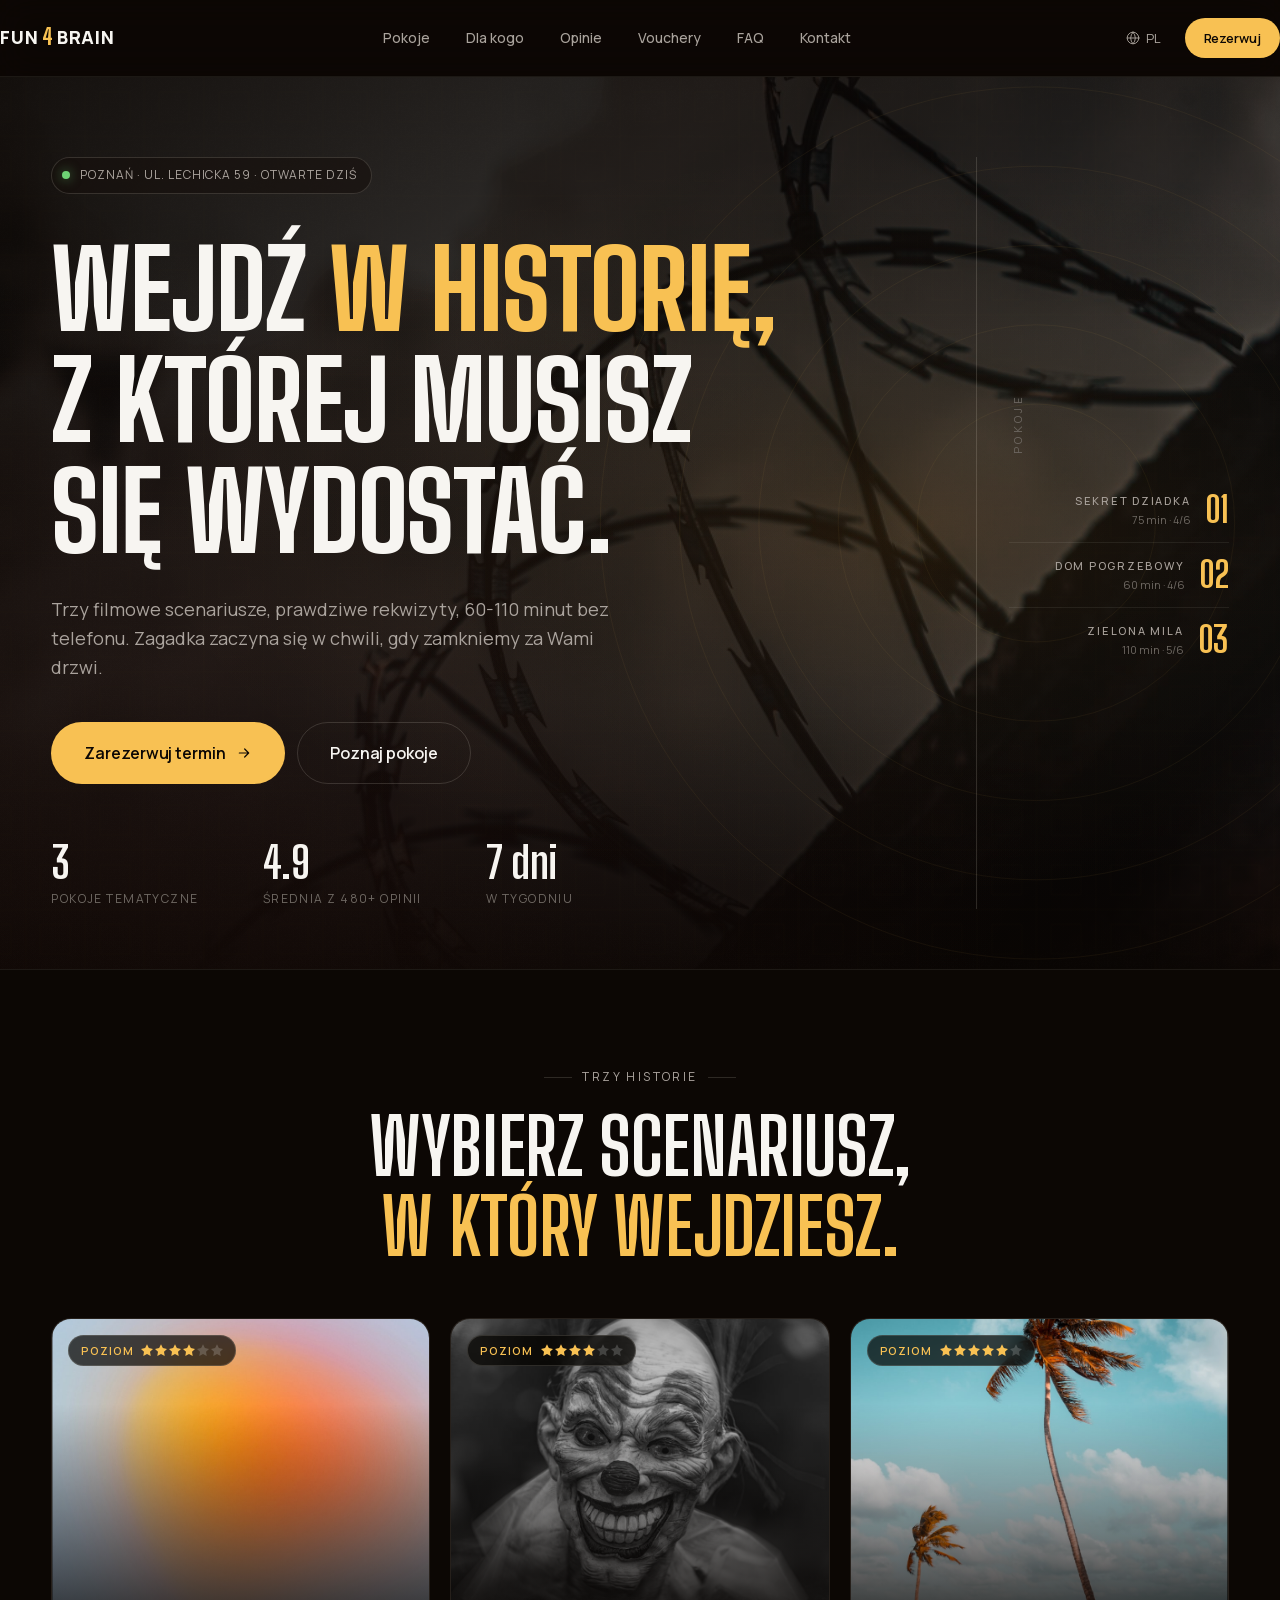
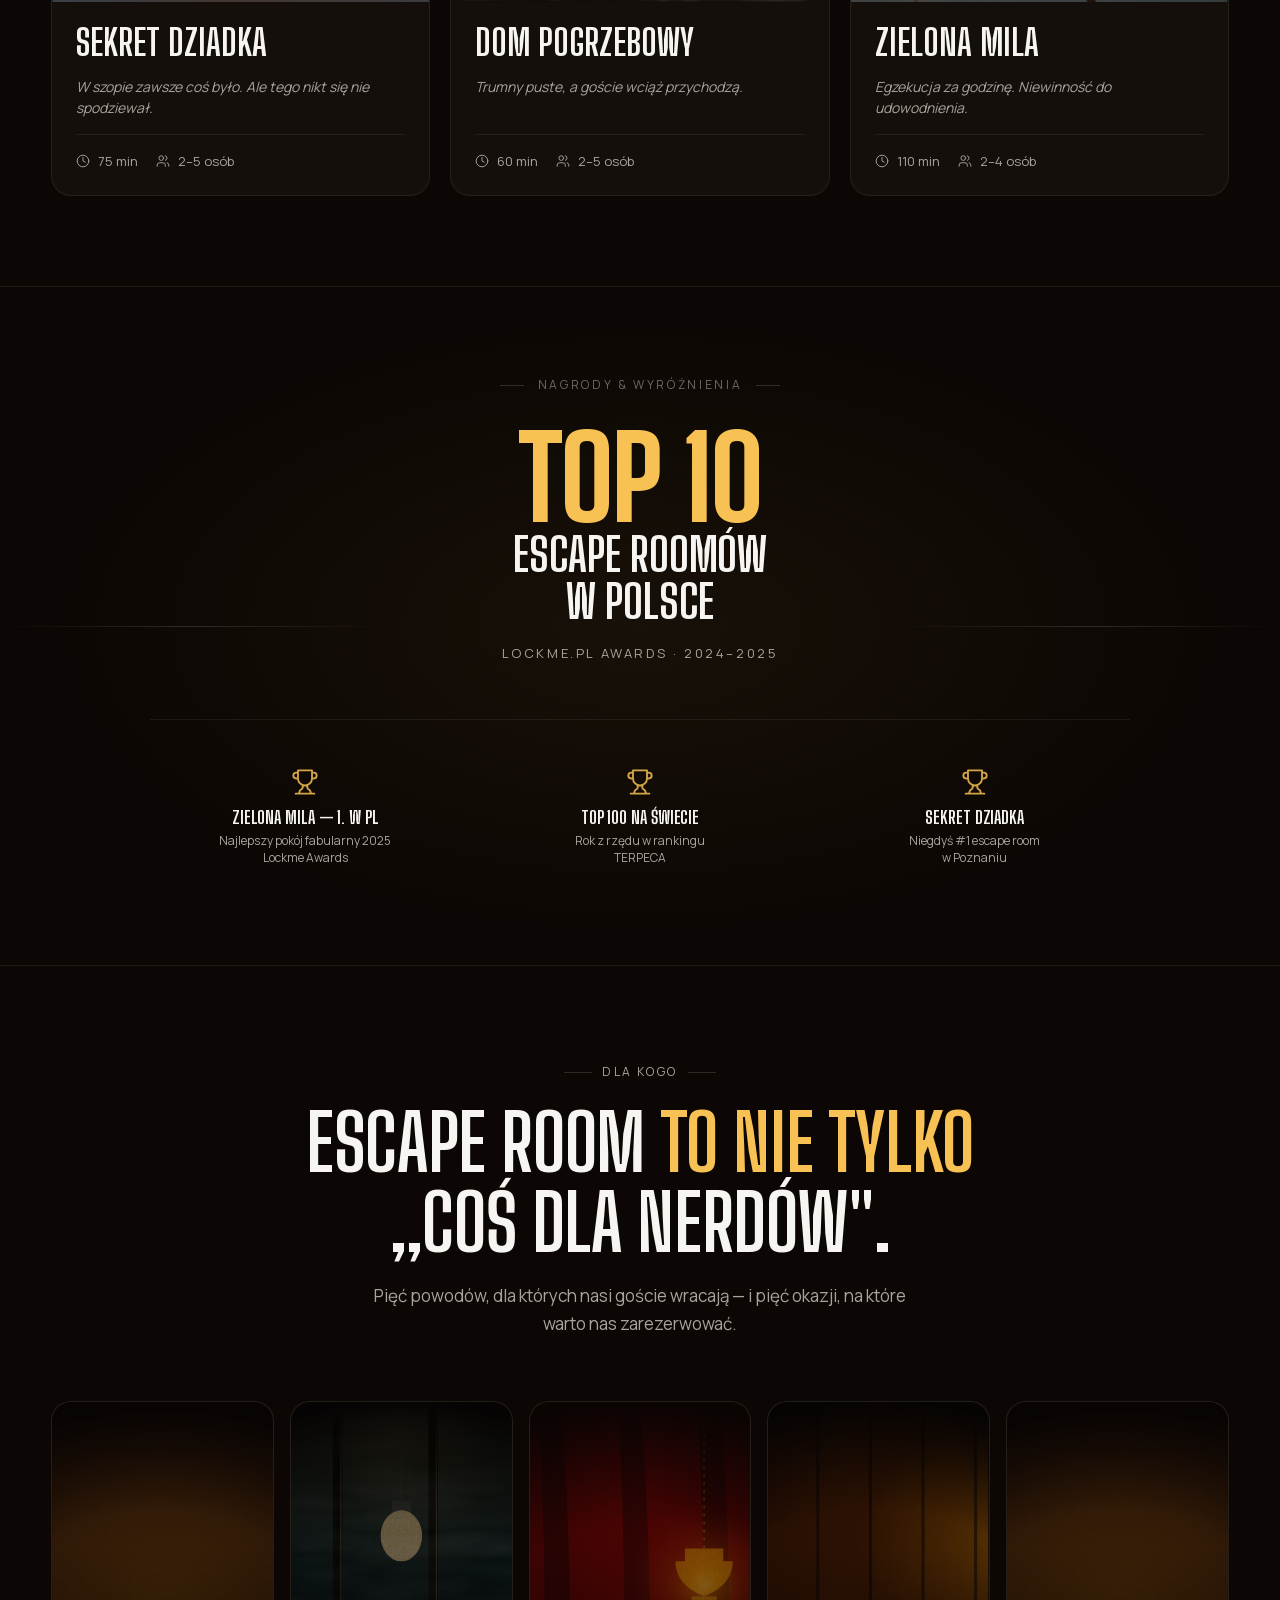
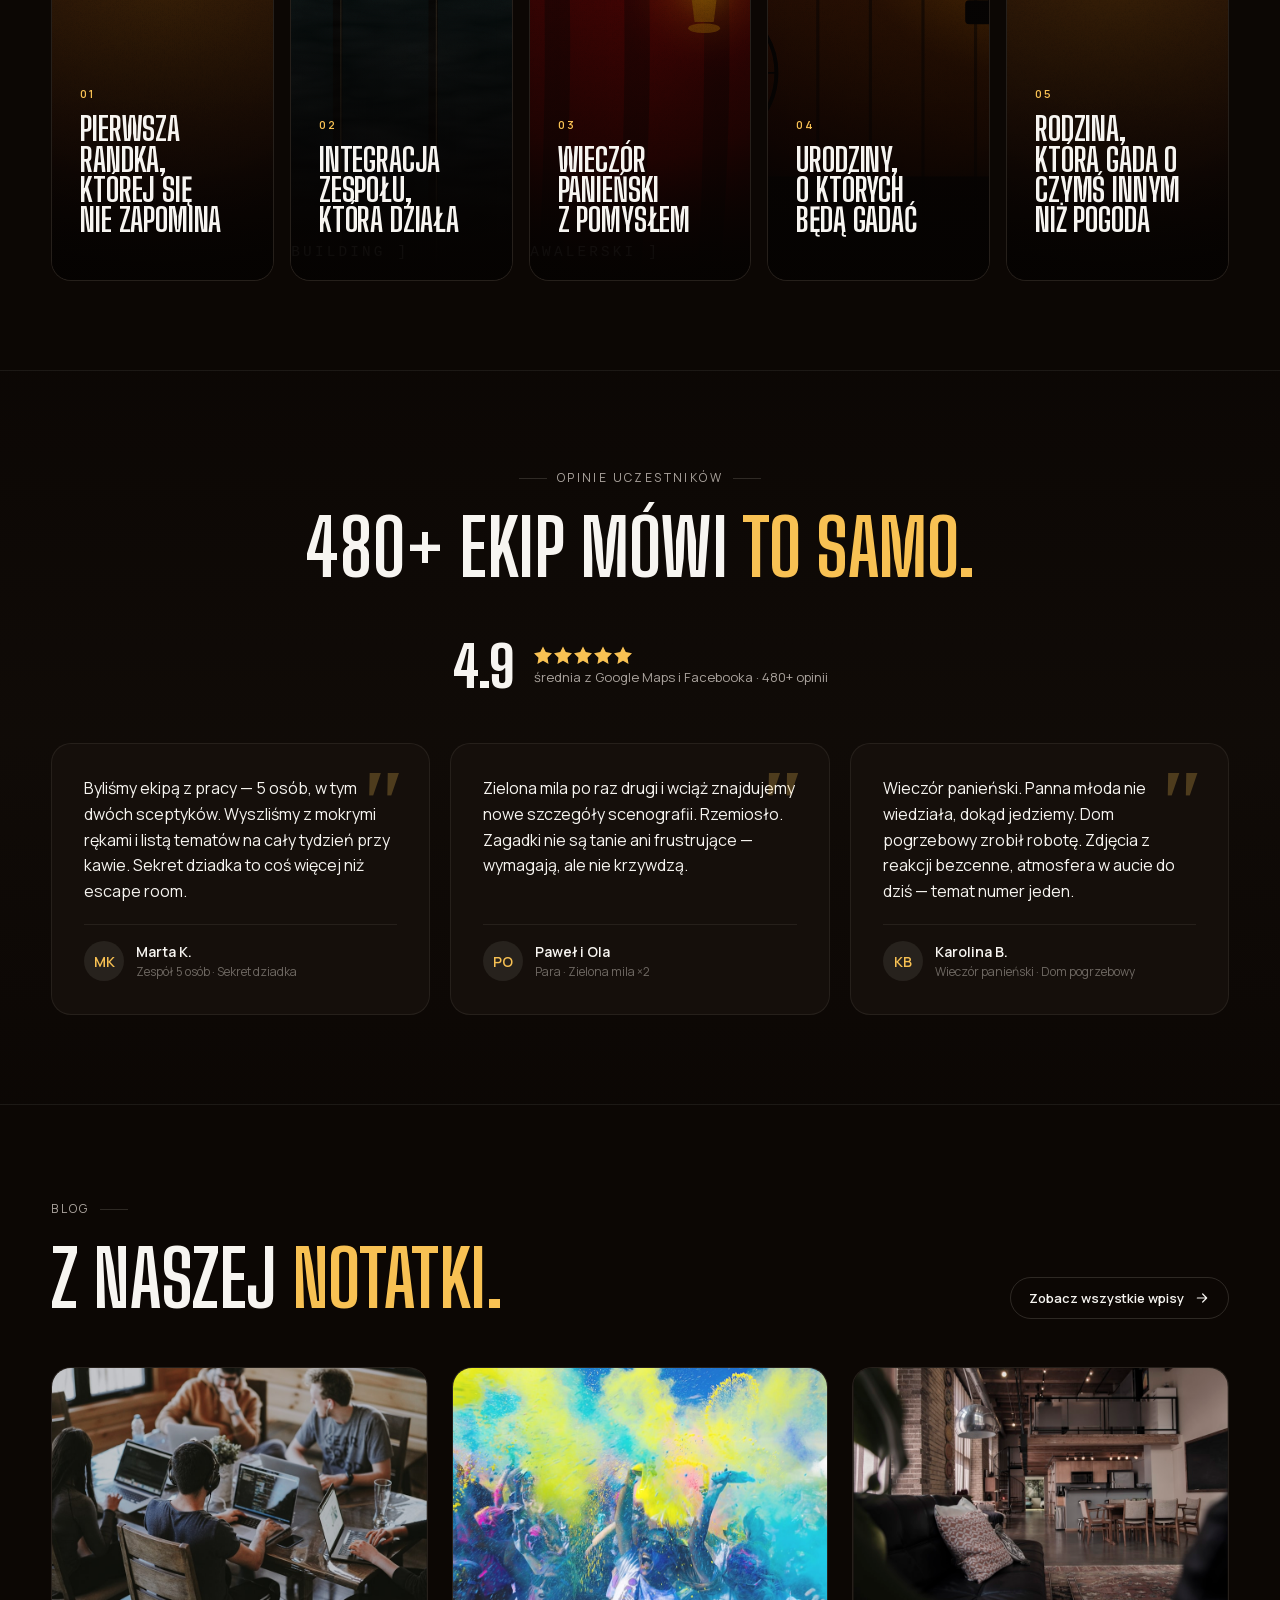
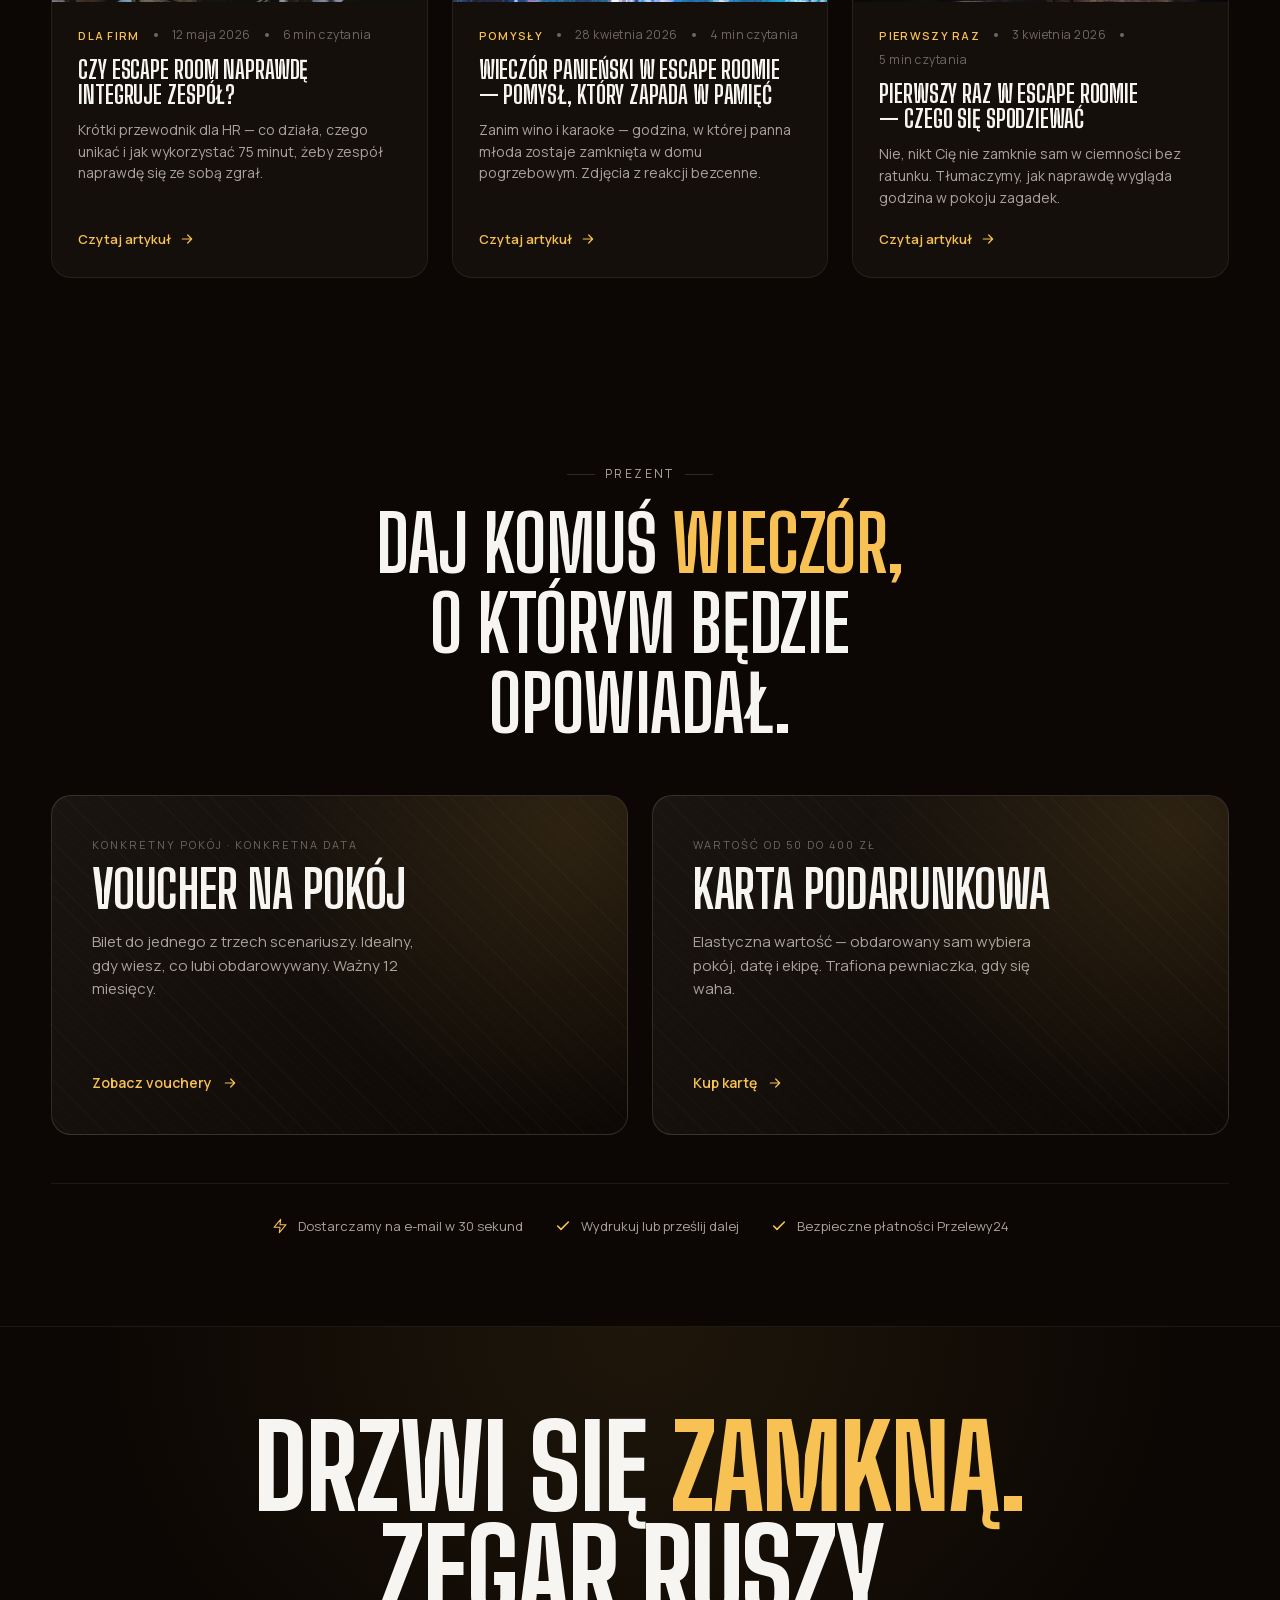
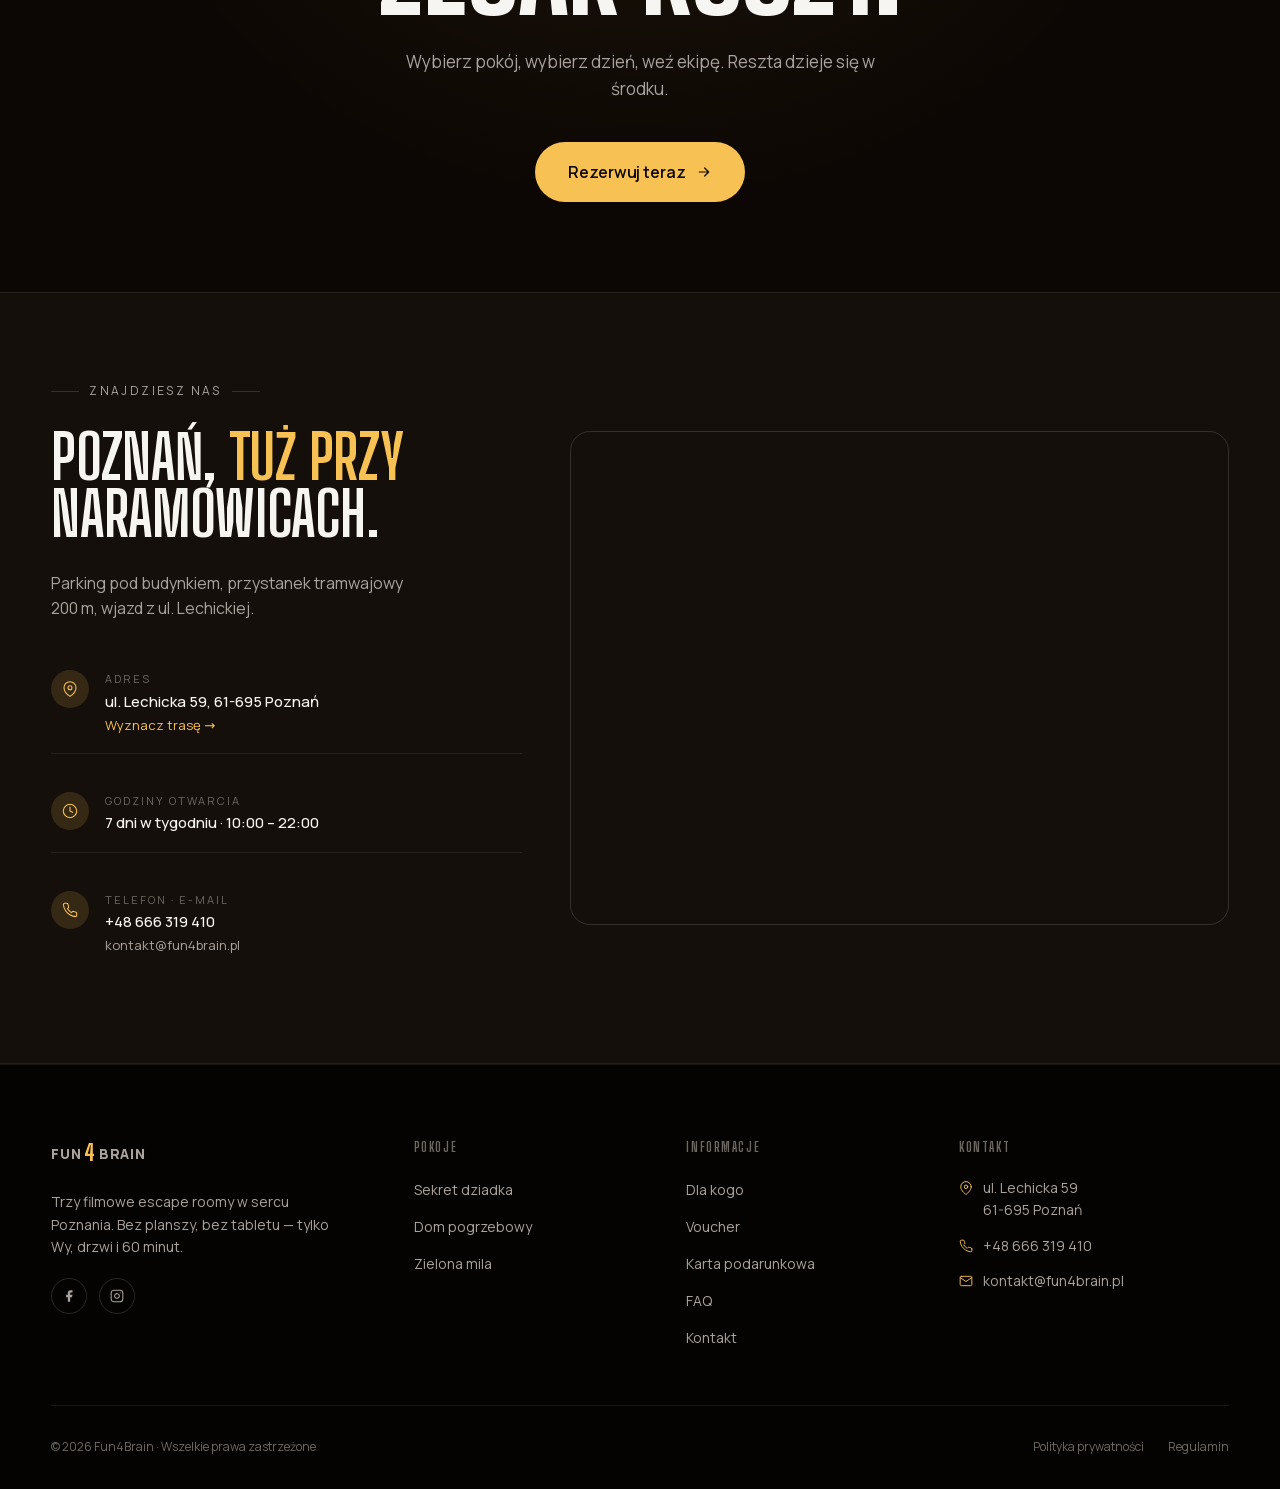
